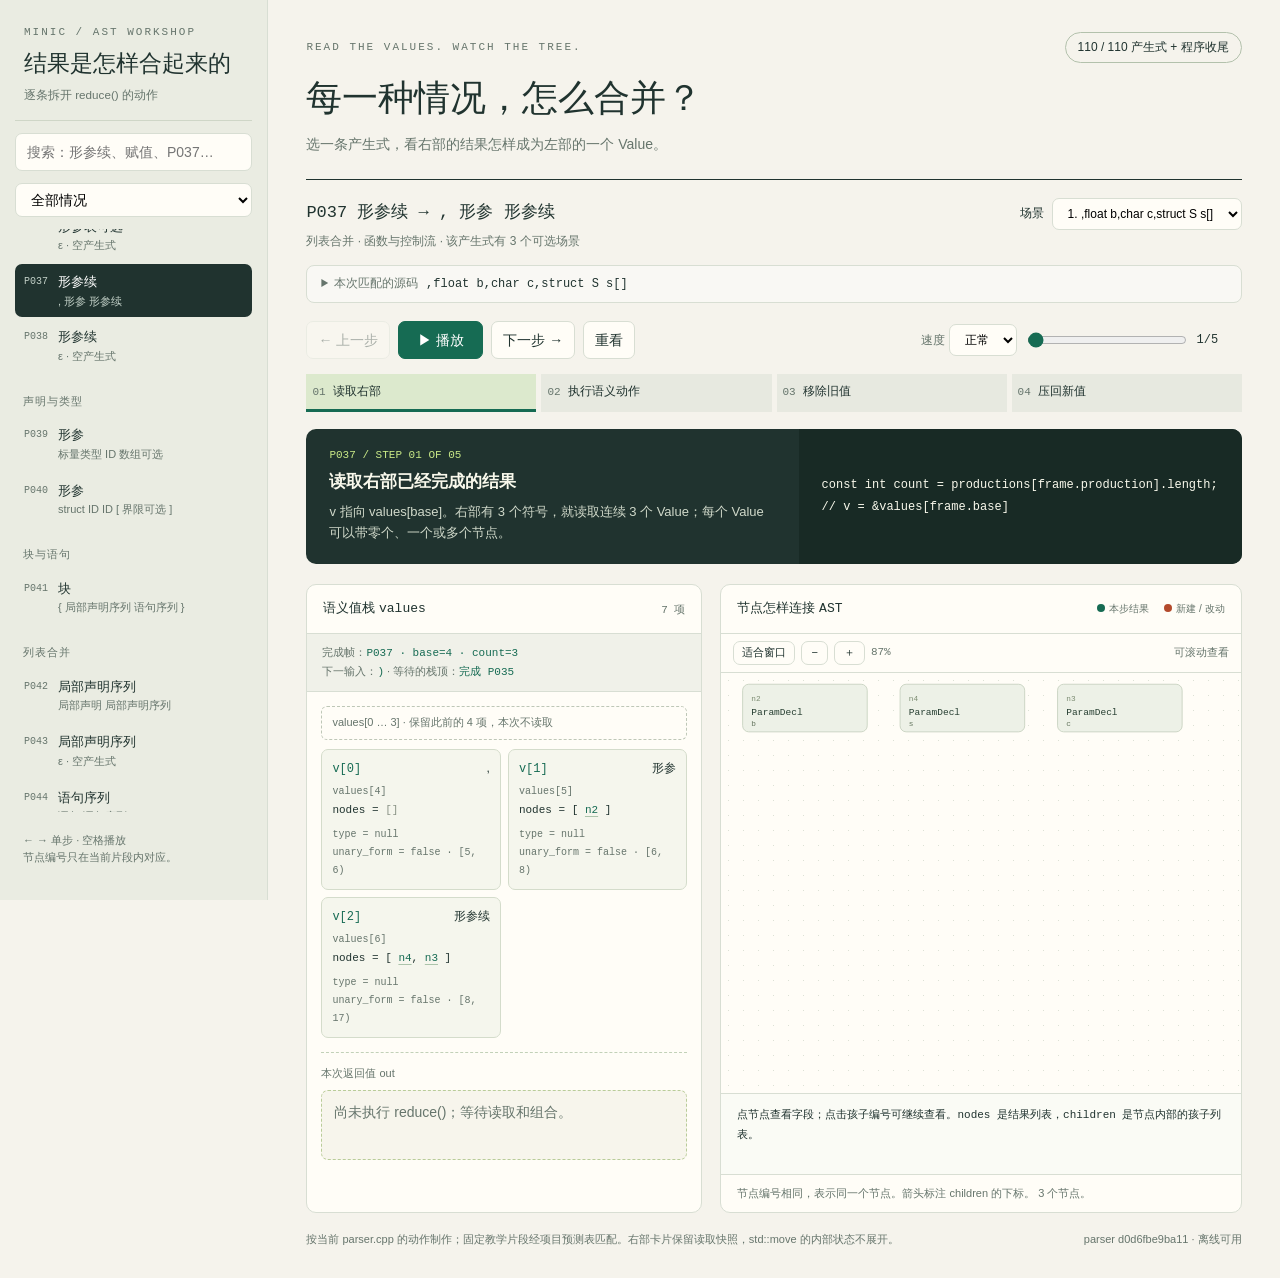
==== docs/learning/reduce-actions.html @ 48bbd5b3 "docs: animate every parser reduction and AST combination" ====
<!doctype html>
<html lang="zh-CN">
<meta charset="utf-8">
<meta name="viewport" content="width=device-width,initial-scale=1">
<title>每一种结果，怎样合起来 · reduce 动画</title>
<style>
:root{color-scheme:light;--ink:#20332f;--muted:#66756c;--paper:#f5f3ec;--line:#d8ded3;--green:#166b53;--lime:#c9e987;--rust:#b34a2c;--mono:Consolas,'Cascadia Code',monospace}
*{box-sizing:border-box}body{margin:0;background:var(--paper);color:var(--ink);font:14px/1.6 'Microsoft YaHei','PingFang SC',sans-serif}button,input,select{font:inherit}button,select{cursor:pointer}button:focus-visible,input:focus-visible,select:focus-visible,summary:focus-visible{outline:3px solid var(--green);outline-offset:3px}button{color:inherit}button:disabled{opacity:.35;cursor:default}a{color:var(--green)}code,pre,.mono{font-family:var(--mono)}button,input,select{border:1px solid var(--line);border-radius:7px;background:#fffdf7;padding:7px 11px}button:hover:not(:disabled){border-color:var(--green)}.eyebrow{font:11px/1.4 var(--mono);letter-spacing:2px;color:var(--muted)}.app{display:grid;grid-template-columns:268px minmax(0,1fr);min-height:100vh}aside{background:#eaece2;border-right:1px solid var(--line);padding:25px 15px;position:sticky;top:0;height:100vh;display:flex;flex-direction:column;gap:12px}.brand{padding:0 9px 14px;border-bottom:1px solid #cfd6c7}.brand strong{display:block;font-family:'STSong','SimSun',serif;font-size:23px;font-weight:500;margin-top:6px}.brand small{color:var(--muted)}#search{width:100%}#category{width:100%}#nav{overflow:auto;flex:1;min-height:100px;scrollbar-width:thin}.nav-group{font-size:11px;letter-spacing:1px;color:var(--muted);margin:20px 8px 7px}.nav-item{width:100%;text-align:left;background:transparent;border:1px solid transparent;display:flex;gap:10px;padding:8px;margin:2px 0;line-height:1.35}.nav-item .pid{font:10px var(--mono);color:var(--muted);padding-top:3px}.nav-item .name{font-size:13px}.nav-item small{display:block;font-size:11px;color:var(--muted);margin-top:3px;max-width:170px;overflow:hidden;text-overflow:ellipsis;white-space:nowrap}.nav-item.active{background:var(--ink);color:white}.nav-item.active small,.nav-item.active .pid{color:#c2d0c7}.nav-footer{font-size:11px;color:var(--muted);padding:8px}.nav-footer a{display:block}
main{padding:32px clamp(18px,3vw,50px) 30px;min-width:0;max-width:1700px}.topline{display:flex;justify-content:space-between;gap:15px;align-items:center}.badge{border:1px solid #b3c1ac;border-radius:30px;padding:5px 12px;font-size:12px;white-space:nowrap}h1{font:500 clamp(26px,2.8vw,40px)/1.4 'STSong','SimSun',serif;margin:10px 0}.lead{color:var(--muted);margin:0 0 23px}.scene-head{border-top:1px solid var(--ink);padding-top:18px;display:flex;align-items:start;justify-content:space-between;gap:20px}.scene-head>div{min-width:0}#production{font:17px/1.8 var(--mono);overflow-wrap:anywhere;margin:0}.scene-meta{font-size:12px;color:var(--muted);margin-top:4px}.variant-label{display:flex;gap:8px;align-items:center;white-space:nowrap;font-size:12px}#variant{max-width:270px}details.source{margin:13px 0 18px;border:1px solid var(--line);background:#ffffff68;border-radius:8px;padding:8px 14px}.source summary{cursor:pointer;color:var(--muted);font-size:12px}.source pre{max-height:190px;overflow:auto;font-size:12px;white-space:pre-wrap;margin:10px 0 3px}#snippet-inline{color:var(--ink);margin-left:8px;font-family:var(--mono)}.controls{display:flex;align-items:center;flex-wrap:wrap;gap:8px;margin-bottom:15px}.primary{background:var(--green);color:white;border-color:var(--green);min-width:85px}.controls .spacer{flex:1}.controls label{font-size:12px;color:var(--muted)}#progress{accent-color:var(--green);width:160px;padding:0}#phase-count{font:12px var(--mono);min-width:45px}.stages{display:grid;grid-template-columns:repeat(4,minmax(0,1fr));gap:5px;margin-bottom:17px}.stage{background:#e7e9e0;border:0;border-radius:0;padding:8px 6px;font-size:12px;text-align:left;border-bottom:3px solid transparent}.stage span{font:11px var(--mono);margin-right:7px;color:var(--muted)}.stage.current{background:#dce9cd;border-color:var(--green)}.stage.done{border-color:#9ab68a}.stage:disabled{opacity:1}.stage-label{overflow:hidden;text-overflow:ellipsis;white-space:nowrap}.explanation{display:grid;grid-template-columns:minmax(0,1fr) minmax(250px,.9fr);background:var(--ink);color:#f9f9ec;border-radius:10px;overflow:hidden;margin-bottom:20px}.narration{padding:20px 23px;align-self:center}.step-kicker{font:11px var(--mono);color:var(--lime);margin-bottom:7px}#step-title{font-size:17px;margin:0 0 7px}#note{font-size:13px;color:#d0d9ca;min-height:42px;margin:0}#code{margin:0;padding:20px 23px;font-size:12px;line-height:1.8;background:#182a25;white-space:pre-wrap;overflow-wrap:anywhere;align-self:stretch;display:flex;align-items:center}.workspace{display:grid;grid-template-columns:minmax(0,.95fr) minmax(0,1.25fr);gap:18px}.panel{border:1px solid var(--line);border-radius:10px;background:#fffdf7;overflow:hidden;min-width:0}.panel-top{display:flex;justify-content:space-between;gap:8px;align-items:center;padding:13px 16px;border-bottom:1px solid var(--line)}.panel-top h2{font-size:13px;margin:0;font-weight:500}.panel-top small{font:11px var(--mono);color:var(--muted)}.stack-context{padding:10px 15px;background:#f0f1e9;color:var(--muted);font-size:11px;border-bottom:1px solid var(--line);overflow-wrap:anywhere}.stack-context code{color:var(--green)}.stack-rail{padding:14px;min-height:175px}.prefix{border:1px dashed #bec7b7;border-radius:6px;color:var(--muted);padding:7px 10px;font-size:11px;margin-bottom:9px}.input-grid{display:grid;grid-template-columns:repeat(auto-fit,minmax(155px,1fr));gap:7px}.vcard{background:#f5f6ed;border:1px solid #d4dccb;border-radius:7px;padding:9px 10px;min-width:0;position:relative;transition:opacity .35s,transform .35s}.vcard.replaced{background:#e4efd6;border-color:#abc789}.vcard .vtitle{display:flex;justify-content:space-between;gap:5px;align-items:baseline;font-size:12px;overflow-wrap:anywhere}.vtitle b{color:var(--green);font:12px var(--mono)}.range{font:10px var(--mono);color:var(--muted)}.vtext{font:11px var(--mono);overflow:hidden;text-overflow:ellipsis;white-space:nowrap;color:var(--muted);margin:3px 0 6px}.root-list{font:11px/1.8 var(--mono);overflow-wrap:anywhere}.node-chip{display:inline;border:0;background:transparent;padding:0;color:var(--green);font:inherit;text-decoration:underline;text-decoration-color:#acc4ab;text-underline-offset:3px}.empty{color:#8a9386;font-size:11px}.vfields{font:10px/1.8 var(--mono);color:var(--muted);overflow-wrap:anywhere;margin-top:5px}.output-area{margin:0 14px 14px;border-top:1px dashed #c2d1b8;padding-top:12px}.output-heading{display:flex;align-items:center;justify-content:space-between;font-size:11px;color:var(--muted);margin-bottom:7px}.output-card{background:#eaf2db;min-height:70px;border:1px solid #b9cc99;border-radius:7px;padding:10px 12px}.output-card.pending{background:#f7f5ec;border-style:dashed;color:var(--muted)}.arrow-flow{font:11px var(--mono);color:var(--green);text-align:center;padding:9px}.legend{display:flex;gap:15px;align-items:center;font-size:10px;color:var(--muted)}.dot{width:8px;height:8px;border-radius:50%;display:inline-block;margin-right:4px}.graph-viewport{height:420px;overflow:auto;background:radial-gradient(#dce1d5 .7px,transparent .7px);background-size:15px 15px;position:relative}#tree{display:block;min-width:100%;min-height:100%}.graph-empty{padding:80px 20px;text-align:center;color:var(--muted);font-size:13px}.tree-node{cursor:pointer;outline:none}.tree-node text{pointer-events:none;font-family:var(--mono)}.tree-node.selected rect{stroke:var(--rust);stroke-width:2.5}.edge{fill:none;stroke:#a9b8a0;stroke-width:1.4}.edge.new-edge{stroke:var(--rust);stroke-width:2;stroke-dasharray:5 3}.node-inspector{min-height:81px;padding:12px 16px;border-top:1px solid var(--line);font:11px/1.8 var(--mono);overflow-wrap:anywhere;background:#fafbf5}.node-inspector strong{color:var(--green)}.graph-caption{padding:10px 16px;color:var(--muted);font-size:11px;border-top:1px solid var(--line)}.bottom-note{margin-top:18px;font-size:11px;color:var(--muted);display:flex;justify-content:space-between;gap:10px;flex-wrap:wrap}.flash{animation:appear .45s ease both}@keyframes appear{from{opacity:.1;transform:translateY(12px)}to{opacity:1;transform:translateY(0)}}.sr-only{position:absolute;width:1px;height:1px;overflow:hidden;clip:rect(0,0,0,0)}
@media(min-width:1600px){.graph-viewport{height:485px}}@media(max-width:1120px){.app{grid-template-columns:220px minmax(0,1fr)}aside{padding:20px 10px}.workspace{grid-template-columns:1fr}.graph-viewport{height:380px}.explanation{grid-template-columns:1fr}#code{padding-top:12px;padding-bottom:12px}.scene-head{flex-wrap:wrap}#progress{width:115px}}
@media(max-width:680px){.app{display:block}aside{position:static;height:auto;padding:16px;border-right:0;border-bottom:1px solid var(--line);display:grid;grid-template-columns:1fr 1fr;gap:9px}.brand{grid-column:1/-1;padding:0 0 10px}.brand strong{font-size:20px}.brand small,.nav-footer{display:none}#nav{grid-column:1/-1;height:134px;min-height:0;background:#f1f2e9;border-radius:7px;padding:3px}.nav-group{margin:8px}.nav-item{margin:0;padding:6px 8px}.nav-item small{max-width:230px}main{padding:23px 14px}.topline{align-items:start}.topline .eyebrow{font-size:9px;letter-spacing:1px}.badge{font-size:10px;padding:3px 8px}h1{font-size:28px}.lead{font-size:12px;margin-bottom:17px}.scene-head{padding-top:12px;gap:8px}#production{font-size:14px}.variant-label{width:100%}#variant{max-width:calc(100% - 50px);width:100%}.stages{gap:3px}.stage{font-size:10px;padding:7px 3px}.stage span{margin-right:3px}#progress{flex:1;width:90px}.controls .spacer{display:none}.controls button{padding:6px 9px}.controls select{padding:5px}.narration{padding:16px}#code{padding:13px 16px;font-size:11px}.legend{gap:8px;font-size:9px}.input-grid{grid-template-columns:repeat(auto-fit,minmax(130px,1fr))}.graph-viewport{height:350px}}
@media(prefers-reduced-motion:reduce){*,*::before,*::after{animation:none!important;transition:none!important}}
</style>
<div class="app">
<aside aria-label="产生式目录">
 <div class="brand"><div class="eyebrow">MINIC / AST WORKSHOP</div><strong>结果是怎样合起来的</strong><small>逐条拆开 reduce() 的动作</small></div>
 <input id="search" type="search" placeholder="搜索：形参续、赋值、P037…" aria-label="搜索产生式">
 <select id="category" aria-label="分类"><option value="全部">全部情况</option><option>列表合并</option><option>声明与类型</option><option>块与语句</option><option>表达式</option><option>程序收尾</option></select>
 <nav id="nav" aria-label="选择产生式"></nav>
 <div class="nav-footer">← → 单步 · 空格播放<br>节点编号只在当前片段内对应。</div>
</aside>
<main>
 <div class="topline"><div class="eyebrow">READ THE VALUES. WATCH THE TREE.</div><div class="badge" id="coverage"></div></div>
 <h1>每一种情况，怎么合并？</h1>
 <p class="lead">选一条产生式，看右部的结果怎样成为左部的一个 Value。</p>
 <div class="scene-head"><div><p id="production"></p><div class="scene-meta" id="scene-meta"></div></div><label class="variant-label">场景 <select id="variant" aria-label="选择同一产生式的不同场景"></select></label></div>
 <details class="source"><summary>本次匹配的源码<span id="snippet-inline"></span></summary><pre id="source"></pre></details>
 <div class="controls">
  <button id="prev" aria-label="上一步">← 上一步</button><button class="primary" id="play">▶ 播放</button><button id="next" aria-label="下一步">下一步 →</button><button id="restart" aria-label="重看当前场景">重看</button>
  <span class="spacer"></span><label>速度 <select id="speed" aria-label="播放速度"><option value="2200">慢</option><option value="1300" selected>正常</option><option value="650">快</option></select></label>
  <input id="progress" type="range" min="0" value="0" aria-label="动画进度"><span id="phase-count"></span>
 </div>
 <div class="stages" id="stages"></div>
 <section class="explanation" aria-label="当前动作"><div class="narration"><div class="step-kicker" id="step-kicker"></div><h2 id="step-title"></h2><p id="note" aria-live="polite"></p></div><pre id="code"></pre></section>
 <div class="workspace">
  <section class="panel" aria-label="语义值栈"><div class="panel-top"><h2>语义值栈 <code>values</code></h2><small id="stack-size"></small></div><div class="stack-context" id="stack-context"></div><div class="stack-rail" id="stack-rail"></div><div class="output-area"><div class="output-heading"><span id="output-label">本次返回值 out</span><span id="working"></span></div><div id="output-card" class="output-card"></div></div></section>
  <section class="panel" aria-label="AST 节点连接"><div class="panel-top"><h2>节点怎样连接 <code>AST</code></h2><div class="legend"><span><i class="dot" style="background:#166b53"></i>本步结果</span><span><i class="dot" style="background:#b34a2c"></i>新建 / 改动</span></div></div><div style="display:flex;gap:6px;align-items:center;padding:7px 12px;border-bottom:1px solid var(--line);font-size:11px"><button id="fit" style="padding:2px 8px">适合窗口</button><button id="zoom-out" aria-label="缩小树图" style="padding:2px 9px">−</button><button id="zoom-in" aria-label="放大树图" style="padding:2px 9px">＋</button><span id="zoom-label" class="mono" style="color:var(--muted)"></span><span style="margin-left:auto;color:var(--muted)">可滚动查看</span></div><div class="graph-viewport" id="graph-viewport"><svg id="tree" role="img" aria-label="当前 AST 节点及孩子连接"></svg></div><div class="node-inspector" id="inspector">点节点，查看它的类型和孩子列表。</div><div class="graph-caption" id="graph-caption"></div></section>
 </div>
 <div class="bottom-note"><span>按当前 parser.cpp 的动作制作；固定教学片段经项目预测表匹配。右部卡片保留读取快照，std::move 的内部状态不展开。</span><span id="snapshot"></span></div>
</main>
</div>
<script id="reduce-data" type="application/json">{"groups":[{"pid":"P001","lhs":"程序","rhs":["外部声明","程序"],"category":"列表合并","scenes":[{"pid":"P001","lhs":"程序","rhs":["外部声明","程序"],"category":"列表合并","source":"声明与类型","snippet":"struct S { int x,y; char text[4]; struct T nested; };\nstruct S obj,items[2];\nint g=1,h=2,k;\nchar label[]=\"a\" \"b\";\nfloat z=1.5;\nstruct T {int a;} instance;","tokenStart":0,"pos":62,"base":0,"count":2,"inputs":[{"begin":0,"end":20,"type":null,"nodes":["n5"],"unary":false},{"begin":20,"end":62,"type":null,"nodes":["n18","n19","n16","n14","n10","n11","n12","n6","n7"],"unary":false}],"before":{"n5":{"id":"n5","kind":"StructDef","name":"S","children":["n2","n1","n3","n4"],"type":null,"begin":0,"end":20},"n2":{"id":"n2","kind":"MemberDecl","name":"x","children":[],"type":{"kind":"int"},"begin":3,"end":5},"n1":{"id":"n1","kind":"MemberDecl","name":"y","children":[],"type":{"kind":"int"},"begin":3,"end":8},"n3":{"id":"n3","kind":"MemberDecl","name":"text","children":[],"type":{"kind":"array","length":4,"base":{"kind":"char"}},"begin":8,"end":14},"n4":{"id":"n4","kind":"MemberDecl","name":"nested","children":[],"type":{"kind":"struct","name":"T"},"begin":14,"end":18},"n18":{"id":"n18","kind":"VarDecl","name":"instance","children":[],"type":{"kind":"struct","name":"T"},"begin":53,"end":62},"n19":{"id":"n19","kind":"StructDef","name":"T","children":["n17"],"type":null,"begin":53,"end":60},"n17":{"id":"n17","kind":"MemberDecl","name":"a","children":[],"type":{"kind":"int"},"begin":56,"end":59},"n16":{"id":"n16","kind":"VarDecl","name":"z","children":["n15"],"type":{"kind":"float"},"begin":48,"end":53},"n15":{"id":"n15","kind":"FloatLiteral","name":"1.5","children":[],"type":null,"begin":51,"end":52},"n14":{"id":"n14","kind":"VarDecl","name":"label","children":["n13"],"type":{"kind":"array","length":null,"base":{"kind":"char"}},"begin":40,"end":48},"n13":{"id":"n13","kind":"StringLiteral","name":"\"a\" \"b\"","children":[],"type":null,"begin":45,"end":47},"n10":{"id":"n10","kind":"VarDecl","name":"k","children":[],"type":{"kind":"int"},"begin":29,"end":40},"n11":{"id":"n11","kind":"VarDecl","name":"h","children":["n9"],"type":{"kind":"int"},"begin":29,"end":37},"n9":{"id":"n9","kind":"IntLiteral","name":"2","children":[],"type":null,"begin":36,"end":37},"n12":{"id":"n12","kind":"VarDecl","name":"g","children":["n8"],"type":{"kind":"int"},"begin":29,"end":33},"n8":{"id":"n8","kind":"IntLiteral","name":"1","children":[],"type":null,"begin":32,"end":33},"n6":{"id":"n6","kind":"VarDecl","name":"items","children":[],"type":{"kind":"array","length":2,"base":{"kind":"struct","name":"S"}},"begin":20,"end":29},"n7":{"id":"n7","kind":"VarDecl","name":"obj","children":[],"type":{"kind":"struct","name":"S"},"begin":20,"end":23}},"steps":[{"note":"先接过尾表，再把前项追加到末尾；列表按源码逆序保存，节点编号保持不变。","code":"out = sequence(v[0], v[1]);","out":{"begin":20,"end":62,"type":null,"nodes":["n18","n19","n16","n14","n10","n11","n12","n6","n7","n5"],"unary":false},"working":null,"slot":"out","graph":{"n5":{"id":"n5","kind":"StructDef","name":"S","children":["n2","n1","n3","n4"],"type":null,"begin":0,"end":20},"n2":{"id":"n2","kind":"MemberDecl","name":"x","children":[],"type":{"kind":"int"},"begin":3,"end":5},"n1":{"id":"n1","kind":"MemberDecl","name":"y","children":[],"type":{"kind":"int"},"begin":3,"end":8},"n3":{"id":"n3","kind":"MemberDecl","name":"text","children":[],"type":{"kind":"array","length":4,"base":{"kind":"char"}},"begin":8,"end":14},"n4":{"id":"n4","kind":"MemberDecl","name":"nested","children":[],"type":{"kind":"struct","name":"T"},"begin":14,"end":18},"n18":{"id":"n18","kind":"VarDecl","name":"instance","children":[],"type":{"kind":"struct","name":"T"},"begin":53,"end":62},"n19":{"id":"n19","kind":"StructDef","name":"T","children":["n17"],"type":null,"begin":53,"end":60},"n17":{"id":"n17","kind":"MemberDecl","name":"a","children":[],"type":{"kind":"int"},"begin":56,"end":59},"n16":{"id":"n16","kind":"VarDecl","name":"z","children":["n15"],"type":{"kind":"float"},"begin":48,"end":53},"n15":{"id":"n15","kind":"FloatLiteral","name":"1.5","children":[],"type":null,"begin":51,"end":52},"n14":{"id":"n14","kind":"VarDecl","name":"label","children":["n13"],"type":{"kind":"array","length":null,"base":{"kind":"char"}},"begin":40,"end":48},"n13":{"id":"n13","kind":"StringLiteral","name":"\"a\" \"b\"","children":[],"type":null,"begin":45,"end":47},"n10":{"id":"n10","kind":"VarDecl","name":"k","children":[],"type":{"kind":"int"},"begin":29,"end":40},"n11":{"id":"n11","kind":"VarDecl","name":"h","children":["n9"],"type":{"kind":"int"},"begin":29,"end":37},"n9":{"id":"n9","kind":"IntLiteral","name":"2","children":[],"type":null,"begin":36,"end":37},"n12":{"id":"n12","kind":"VarDecl","name":"g","children":["n8"],"type":{"kind":"int"},"begin":29,"end":33},"n8":{"id":"n8","kind":"IntLiteral","name":"1","children":[],"type":null,"begin":32,"end":33},"n6":{"id":"n6","kind":"VarDecl","name":"items","children":[],"type":{"kind":"array","length":2,"base":{"kind":"struct","name":"S"}},"begin":20,"end":29},"n7":{"id":"n7","kind":"VarDecl","name":"obj","children":[],"type":{"kind":"struct","name":"S"},"begin":20,"end":23}}},{"note":"reduce() 返回后，run() 给结果填写完整 Token 区间 [begin, pos)。","code":"value.begin = begin; value.end = pos;","out":{"begin":0,"end":62,"type":null,"nodes":["n18","n19","n16","n14","n10","n11","n12","n6","n7","n5"],"unary":false},"working":null,"slot":"out","graph":{"n5":{"id":"n5","kind":"StructDef","name":"S","children":["n2","n1","n3","n4"],"type":null,"begin":0,"end":20},"n2":{"id":"n2","kind":"MemberDecl","name":"x","children":[],"type":{"kind":"int"},"begin":3,"end":5},"n1":{"id":"n1","kind":"MemberDecl","name":"y","children":[],"type":{"kind":"int"},"begin":3,"end":8},"n3":{"id":"n3","kind":"MemberDecl","name":"text","children":[],"type":{"kind":"array","length":4,"base":{"kind":"char"}},"begin":8,"end":14},"n4":{"id":"n4","kind":"MemberDecl","name":"nested","children":[],"type":{"kind":"struct","name":"T"},"begin":14,"end":18},"n18":{"id":"n18","kind":"VarDecl","name":"instance","children":[],"type":{"kind":"struct","name":"T"},"begin":53,"end":62},"n19":{"id":"n19","kind":"StructDef","name":"T","children":["n17"],"type":null,"begin":53,"end":60},"n17":{"id":"n17","kind":"MemberDecl","name":"a","children":[],"type":{"kind":"int"},"begin":56,"end":59},"n16":{"id":"n16","kind":"VarDecl","name":"z","children":["n15"],"type":{"kind":"float"},"begin":48,"end":53},"n15":{"id":"n15","kind":"FloatLiteral","name":"1.5","children":[],"type":null,"begin":51,"end":52},"n14":{"id":"n14","kind":"VarDecl","name":"label","children":["n13"],"type":{"kind":"array","length":null,"base":{"kind":"char"}},"begin":40,"end":48},"n13":{"id":"n13","kind":"StringLiteral","name":"\"a\" \"b\"","children":[],"type":null,"begin":45,"end":47},"n10":{"id":"n10","kind":"VarDecl","name":"k","children":[],"type":{"kind":"int"},"begin":29,"end":40},"n11":{"id":"n11","kind":"VarDecl","name":"h","children":["n9"],"type":{"kind":"int"},"begin":29,"end":37},"n9":{"id":"n9","kind":"IntLiteral","name":"2","children":[],"type":null,"begin":36,"end":37},"n12":{"id":"n12","kind":"VarDecl","name":"g","children":["n8"],"type":{"kind":"int"},"begin":29,"end":33},"n8":{"id":"n8","kind":"IntLiteral","name":"1","children":[],"type":null,"begin":32,"end":33},"n6":{"id":"n6","kind":"VarDecl","name":"items","children":[],"type":{"kind":"array","length":2,"base":{"kind":"struct","name":"S"}},"begin":20,"end":29},"n7":{"id":"n7","kind":"VarDecl","name":"obj","children":[],"type":{"kind":"struct","name":"S"},"begin":20,"end":23}}}],"output":{"begin":0,"end":62,"type":null,"nodes":["n18","n19","n16","n14","n10","n11","n12","n6","n7","n5"],"unary":false},"stack":["EOF"],"inputNext":"EOF"},{"pid":"P001","lhs":"程序","rhs":["外部声明","程序"],"category":"列表合并","source":"声明与类型","snippet":"struct S obj,items[2];\nint g=1,h=2,k;\nchar label[]=\"a\" \"b\";\nfloat z=1.5;\nstruct T {int a;} instance;","tokenStart":20,"pos":62,"base":1,"count":2,"inputs":[{"begin":20,"end":29,"type":null,"nodes":["n6","n7"],"unary":false},{"begin":29,"end":62,"type":null,"nodes":["n18","n19","n16","n14","n10","n11","n12"],"unary":false}],"before":{"n6":{"id":"n6","kind":"VarDecl","name":"items","children":[],"type":{"kind":"array","length":2,"base":{"kind":"struct","name":"S"}},"begin":20,"end":29},"n7":{"id":"n7","kind":"VarDecl","name":"obj","children":[],"type":{"kind":"struct","name":"S"},"begin":20,"end":23},"n18":{"id":"n18","kind":"VarDecl","name":"instance","children":[],"type":{"kind":"struct","name":"T"},"begin":53,"end":62},"n19":{"id":"n19","kind":"StructDef","name":"T","children":["n17"],"type":null,"begin":53,"end":60},"n17":{"id":"n17","kind":"MemberDecl","name":"a","children":[],"type":{"kind":"int"},"begin":56,"end":59},"n16":{"id":"n16","kind":"VarDecl","name":"z","children":["n15"],"type":{"kind":"float"},"begin":48,"end":53},"n15":{"id":"n15","kind":"FloatLiteral","name":"1.5","children":[],"type":null,"begin":51,"end":52},"n14":{"id":"n14","kind":"VarDecl","name":"label","children":["n13"],"type":{"kind":"array","length":null,"base":{"kind":"char"}},"begin":40,"end":48},"n13":{"id":"n13","kind":"StringLiteral","name":"\"a\" \"b\"","children":[],"type":null,"begin":45,"end":47},"n10":{"id":"n10","kind":"VarDecl","name":"k","children":[],"type":{"kind":"int"},"begin":29,"end":40},"n11":{"id":"n11","kind":"VarDecl","name":"h","children":["n9"],"type":{"kind":"int"},"begin":29,"end":37},"n9":{"id":"n9","kind":"IntLiteral","name":"2","children":[],"type":null,"begin":36,"end":37},"n12":{"id":"n12","kind":"VarDecl","name":"g","children":["n8"],"type":{"kind":"int"},"begin":29,"end":33},"n8":{"id":"n8","kind":"IntLiteral","name":"1","children":[],"type":null,"begin":32,"end":33}},"steps":[{"note":"先接过尾表，再把前项追加到末尾；列表按源码逆序保存，节点编号保持不变。","code":"out = sequence(v[0], v[1]);","out":{"begin":29,"end":62,"type":null,"nodes":["n18","n19","n16","n14","n10","n11","n12","n6","n7"],"unary":false},"working":null,"slot":"out","graph":{"n6":{"id":"n6","kind":"VarDecl","name":"items","children":[],"type":{"kind":"array","length":2,"base":{"kind":"struct","name":"S"}},"begin":20,"end":29},"n7":{"id":"n7","kind":"VarDecl","name":"obj","children":[],"type":{"kind":"struct","name":"S"},"begin":20,"end":23},"n18":{"id":"n18","kind":"VarDecl","name":"instance","children":[],"type":{"kind":"struct","name":"T"},"begin":53,"end":62},"n19":{"id":"n19","kind":"StructDef","name":"T","children":["n17"],"type":null,"begin":53,"end":60},"n17":{"id":"n17","kind":"MemberDecl","name":"a","children":[],"type":{"kind":"int"},"begin":56,"end":59},"n16":{"id":"n16","kind":"VarDecl","name":"z","children":["n15"],"type":{"kind":"float"},"begin":48,"end":53},"n15":{"id":"n15","kind":"FloatLiteral","name":"1.5","children":[],"type":null,"begin":51,"end":52},"n14":{"id":"n14","kind":"VarDecl","name":"label","children":["n13"],"type":{"kind":"array","length":null,"base":{"kind":"char"}},"begin":40,"end":48},"n13":{"id":"n13","kind":"StringLiteral","name":"\"a\" \"b\"","children":[],"type":null,"begin":45,"end":47},"n10":{"id":"n10","kind":"VarDecl","name":"k","children":[],"type":{"kind":"int"},"begin":29,"end":40},"n11":{"id":"n11","kind":"VarDecl","name":"h","children":["n9"],"type":{"kind":"int"},"begin":29,"end":37},"n9":{"id":"n9","kind":"IntLiteral","name":"2","children":[],"type":null,"begin":36,"end":37},"n12":{"id":"n12","kind":"VarDecl","name":"g","children":["n8"],"type":{"kind":"int"},"begin":29,"end":33},"n8":{"id":"n8","kind":"IntLiteral","name":"1","children":[],"type":null,"begin":32,"end":33}}},{"note":"reduce() 返回后，run() 给结果填写完整 Token 区间 [begin, pos)。","code":"value.begin = begin; value.end = pos;","out":{"begin":20,"end":62,"type":null,"nodes":["n18","n19","n16","n14","n10","n11","n12","n6","n7"],"unary":false},"working":null,"slot":"out","graph":{"n6":{"id":"n6","kind":"VarDecl","name":"items","children":[],"type":{"kind":"array","length":2,"base":{"kind":"struct","name":"S"}},"begin":20,"end":29},"n7":{"id":"n7","kind":"VarDecl","name":"obj","children":[],"type":{"kind":"struct","name":"S"},"begin":20,"end":23},"n18":{"id":"n18","kind":"VarDecl","name":"instance","children":[],"type":{"kind":"struct","name":"T"},"begin":53,"end":62},"n19":{"id":"n19","kind":"StructDef","name":"T","children":["n17"],"type":null,"begin":53,"end":60},"n17":{"id":"n17","kind":"MemberDecl","name":"a","children":[],"type":{"kind":"int"},"begin":56,"end":59},"n16":{"id":"n16","kind":"VarDecl","name":"z","children":["n15"],"type":{"kind":"float"},"begin":48,"end":53},"n15":{"id":"n15","kind":"FloatLiteral","name":"1.5","children":[],"type":null,"begin":51,"end":52},"n14":{"id":"n14","kind":"VarDecl","name":"label","children":["n13"],"type":{"kind":"array","length":null,"base":{"kind":"char"}},"begin":40,"end":48},"n13":{"id":"n13","kind":"StringLiteral","name":"\"a\" \"b\"","children":[],"type":null,"begin":45,"end":47},"n10":{"id":"n10","kind":"VarDecl","name":"k","children":[],"type":{"kind":"int"},"begin":29,"end":40},"n11":{"id":"n11","kind":"VarDecl","name":"h","children":["n9"],"type":{"kind":"int"},"begin":29,"end":37},"n9":{"id":"n9","kind":"IntLiteral","name":"2","children":[],"type":null,"begin":36,"end":37},"n12":{"id":"n12","kind":"VarDecl","name":"g","children":["n8"],"type":{"kind":"int"},"begin":29,"end":33},"n8":{"id":"n8","kind":"IntLiteral","name":"1","children":[],"type":null,"begin":32,"end":33}}}],"output":{"begin":20,"end":62,"type":null,"nodes":["n18","n19","n16","n14","n10","n11","n12","n6","n7"],"unary":false},"stack":["EOF","完成 P001"],"inputNext":"EOF"},{"pid":"P001","lhs":"程序","rhs":["外部声明","程序"],"category":"列表合并","source":"声明与类型","snippet":"int g=1,h=2,k;\nchar label[]=\"a\" \"b\";\nfloat z=1.5;\nstruct T {int a;} instance;","tokenStart":29,"pos":62,"base":2,"count":2,"inputs":[{"begin":29,"end":40,"type":null,"nodes":["n10","n11","n12"],"unary":false},{"begin":40,"end":62,"type":null,"nodes":["n18","n19","n16","n14"],"unary":false}],"before":{"n10":{"id":"n10","kind":"VarDecl","name":"k","children":[],"type":{"kind":"int"},"begin":29,"end":40},"n11":{"id":"n11","kind":"VarDecl","name":"h","children":["n9"],"type":{"kind":"int"},"begin":29,"end":37},"n9":{"id":"n9","kind":"IntLiteral","name":"2","children":[],"type":null,"begin":36,"end":37},"n12":{"id":"n12","kind":"VarDecl","name":"g","children":["n8"],"type":{"kind":"int"},"begin":29,"end":33},"n8":{"id":"n8","kind":"IntLiteral","name":"1","children":[],"type":null,"begin":32,"end":33},"n18":{"id":"n18","kind":"VarDecl","name":"instance","children":[],"type":{"kind":"struct","name":"T"},"begin":53,"end":62},"n19":{"id":"n19","kind":"StructDef","name":"T","children":["n17"],"type":null,"begin":53,"end":60},"n17":{"id":"n17","kind":"MemberDecl","name":"a","children":[],"type":{"kind":"int"},"begin":56,"end":59},"n16":{"id":"n16","kind":"VarDecl","name":"z","children":["n15"],"type":{"kind":"float"},"begin":48,"end":53},"n15":{"id":"n15","kind":"FloatLiteral","name":"1.5","children":[],"type":null,"begin":51,"end":52},"n14":{"id":"n14","kind":"VarDecl","name":"label","children":["n13"],"type":{"kind":"array","length":null,"base":{"kind":"char"}},"begin":40,"end":48},"n13":{"id":"n13","kind":"StringLiteral","name":"\"a\" \"b\"","children":[],"type":null,"begin":45,"end":47}},"steps":[{"note":"先接过尾表，再把前项追加到末尾；列表按源码逆序保存，节点编号保持不变。","code":"out = sequence(v[0], v[1]);","out":{"begin":40,"end":62,"type":null,"nodes":["n18","n19","n16","n14","n10","n11","n12"],"unary":false},"working":null,"slot":"out","graph":{"n10":{"id":"n10","kind":"VarDecl","name":"k","children":[],"type":{"kind":"int"},"begin":29,"end":40},"n11":{"id":"n11","kind":"VarDecl","name":"h","children":["n9"],"type":{"kind":"int"},"begin":29,"end":37},"n9":{"id":"n9","kind":"IntLiteral","name":"2","children":[],"type":null,"begin":36,"end":37},"n12":{"id":"n12","kind":"VarDecl","name":"g","children":["n8"],"type":{"kind":"int"},"begin":29,"end":33},"n8":{"id":"n8","kind":"IntLiteral","name":"1","children":[],"type":null,"begin":32,"end":33},"n18":{"id":"n18","kind":"VarDecl","name":"instance","children":[],"type":{"kind":"struct","name":"T"},"begin":53,"end":62},"n19":{"id":"n19","kind":"StructDef","name":"T","children":["n17"],"type":null,"begin":53,"end":60},"n17":{"id":"n17","kind":"MemberDecl","name":"a","children":[],"type":{"kind":"int"},"begin":56,"end":59},"n16":{"id":"n16","kind":"VarDecl","name":"z","children":["n15"],"type":{"kind":"float"},"begin":48,"end":53},"n15":{"id":"n15","kind":"FloatLiteral","name":"1.5","children":[],"type":null,"begin":51,"end":52},"n14":{"id":"n14","kind":"VarDecl","name":"label","children":["n13"],"type":{"kind":"array","length":null,"base":{"kind":"char"}},"begin":40,"end":48},"n13":{"id":"n13","kind":"StringLiteral","name":"\"a\" \"b\"","children":[],"type":null,"begin":45,"end":47}}},{"note":"reduce() 返回后，run() 给结果填写完整 Token 区间 [begin, pos)。","code":"value.begin = begin; value.end = pos;","out":{"begin":29,"end":62,"type":null,"nodes":["n18","n19","n16","n14","n10","n11","n12"],"unary":false},"working":null,"slot":"out","graph":{"n10":{"id":"n10","kind":"VarDecl","name":"k","children":[],"type":{"kind":"int"},"begin":29,"end":40},"n11":{"id":"n11","kind":"VarDecl","name":"h","children":["n9"],"type":{"kind":"int"},"begin":29,"end":37},"n9":{"id":"n9","kind":"IntLiteral","name":"2","children":[],"type":null,"begin":36,"end":37},"n12":{"id":"n12","kind":"VarDecl","name":"g","children":["n8"],"type":{"kind":"int"},"begin":29,"end":33},"n8":{"id":"n8","kind":"IntLiteral","name":"1","children":[],"type":null,"begin":32,"end":33},"n18":{"id":"n18","kind":"VarDecl","name":"instance","children":[],"type":{"kind":"struct","name":"T"},"begin":53,"end":62},"n19":{"id":"n19","kind":"StructDef","name":"T","children":["n17"],"type":null,"begin":53,"end":60},"n17":{"id":"n17","kind":"MemberDecl","name":"a","children":[],"type":{"kind":"int"},"begin":56,"end":59},"n16":{"id":"n16","kind":"VarDecl","name":"z","children":["n15"],"type":{"kind":"float"},"begin":48,"end":53},"n15":{"id":"n15","kind":"FloatLiteral","name":"1.5","children":[],"type":null,"begin":51,"end":52},"n14":{"id":"n14","kind":"VarDecl","name":"label","children":["n13"],"type":{"kind":"array","length":null,"base":{"kind":"char"}},"begin":40,"end":48},"n13":{"id":"n13","kind":"StringLiteral","name":"\"a\" \"b\"","children":[],"type":null,"begin":45,"end":47}}}],"output":{"begin":29,"end":62,"type":null,"nodes":["n18","n19","n16","n14","n10","n11","n12"],"unary":false},"stack":["EOF","完成 P001","完成 P001"],"inputNext":"EOF"},{"pid":"P001","lhs":"程序","rhs":["外部声明","程序"],"category":"列表合并","source":"函数与控制流","snippet":"int f(int a,float b,char c,struct S s[]) {\n int x=1,y[3],z;\n struct S local;\n struct U { int p; } u;\n ;\n {}\n if(a) {break;} else {continue;}\n if(a) {}\n while(a) {break;}\n for(x=0; x<2; x=x+1) {continue;}\n for(;;) {}\n f(a,b,c,s);\n noop();\n return (x);\n}\nvoid noop(void) {return;}\nint empty() {return 0;}","tokenStart":0,"pos":140,"base":0,"count":2,"inputs":[{"begin":0,"end":122,"type":null,"nodes":["n60"],"unary":false},{"begin":122,"end":140,"type":null,"nodes":["n67","n63"],"unary":false}],"before":{"n60":{"id":"n60","kind":"FunctionDef","name":"f","children":["n1","n2","n3","n4","n59"],"type":{"kind":"function","base":{"kind":"int"},"params":[{"kind":"int"},{"kind":"float"},{"kind":"char"},{"kind":"array","length":null,"base":{"kind":"struct","name":"S"}}]},"begin":0,"end":122},"n1":{"id":"n1","kind":"ParamDecl","name":"a","children":[],"type":{"kind":"int"},"begin":3,"end":5},"n2":{"id":"n2","kind":"ParamDecl","name":"b","children":[],"type":{"kind":"float"},"begin":6,"end":8},"n3":{"id":"n3","kind":"ParamDecl","name":"c","children":[],"type":{"kind":"char"},"begin":9,"end":11},"n4":{"id":"n4","kind":"ParamDecl","name":"s","children":[],"type":{"kind":"array","length":null,"base":{"kind":"struct","name":"S"}},"begin":12,"end":17},"n59":{"id":"n59","kind":"Block","name":"","children":["n8","n7","n6","n9","n12","n11","n13","n14","n20","n23","n27","n41","n46","n53","n56","n58"],"type":null,"begin":18,"end":122},"n8":{"id":"n8","kind":"VarDecl","name":"x","children":["n5"],"type":{"kind":"int"},"begin":19,"end":23},"n5":{"id":"n5","kind":"IntLiteral","name":"1","children":[],"type":null,"begin":22,"end":23},"n7":{"id":"n7","kind":"VarDecl","name":"y","children":[],"type":{"kind":"array","length":3,"base":{"kind":"int"}},"begin":19,"end":28},"n6":{"id":"n6","kind":"VarDecl","name":"z","children":[],"type":{"kind":"int"},"begin":19,"end":31},"n9":{"id":"n9","kind":"VarDecl","name":"local","children":[],"type":{"kind":"struct","name":"S"},"begin":31,"end":35},"n12":{"id":"n12","kind":"StructDef","name":"U","children":["n10"],"type":null,"begin":35,"end":42},"n10":{"id":"n10","kind":"MemberDecl","name":"p","children":[],"type":{"kind":"int"},"begin":38,"end":41},"n11":{"id":"n11","kind":"VarDecl","name":"u","children":[],"type":{"kind":"struct","name":"U"},"begin":35,"end":44},"n13":{"id":"n13","kind":"Empty","name":"","children":[],"type":null,"begin":44,"end":45},"n14":{"id":"n14","kind":"Block","name":"","children":[],"type":null,"begin":45,"end":47},"n20":{"id":"n20","kind":"If","name":"","children":["n15","n17","n19"],"type":null,"begin":47,"end":60},"n15":{"id":"n15","kind":"Identifier","name":"a","children":[],"type":null,"begin":49,"end":50},"n17":{"id":"n17","kind":"Block","name":"","children":["n16"],"type":null,"begin":51,"end":55},"n16":{"id":"n16","kind":"Break","name":"","children":[],"type":null,"begin":52,"end":54},"n19":{"id":"n19","kind":"Block","name":"","children":["n18"],"type":null,"begin":56,"end":60},"n18":{"id":"n18","kind":"Continue","name":"","children":[],"type":null,"begin":57,"end":59},"n23":{"id":"n23","kind":"If","name":"","children":["n21","n22"],"type":null,"begin":60,"end":66},"n21":{"id":"n21","kind":"Identifier","name":"a","children":[],"type":null,"begin":62,"end":63},"n22":{"id":"n22","kind":"Block","name":"","children":[],"type":null,"begin":64,"end":66},"n27":{"id":"n27","kind":"While","name":"","children":["n24","n26"],"type":null,"begin":66,"end":74},"n24":{"id":"n24","kind":"Identifier","name":"a","children":[],"type":null,"begin":68,"end":69},"n26":{"id":"n26","kind":"Block","name":"","children":["n25"],"type":null,"begin":70,"end":74},"n25":{"id":"n25","kind":"Break","name":"","children":[],"type":null,"begin":71,"end":73},"n41":{"id":"n41","kind":"For","name":"","children":["n30","n33","n38","n40"],"type":null,"begin":74,"end":94},"n30":{"id":"n30","kind":"Assign","name":"=","children":["n28","n29"],"type":null,"begin":76,"end":79},"n28":{"id":"n28","kind":"Identifier","name":"x","children":[],"type":null,"begin":76,"end":77},"n29":{"id":"n29","kind":"IntLiteral","name":"0","children":[],"type":null,"begin":78,"end":79},"n33":{"id":"n33","kind":"BinaryOp","name":"<","children":["n31","n32"],"type":null,"begin":80,"end":83},"n31":{"id":"n31","kind":"Identifier","name":"x","children":[],"type":null,"begin":80,"end":81},"n32":{"id":"n32","kind":"IntLiteral","name":"2","children":[],"type":null,"begin":82,"end":83},"n38":{"id":"n38","kind":"Assign","name":"=","children":["n34","n37"],"type":null,"begin":84,"end":89},"n34":{"id":"n34","kind":"Identifier","name":"x","children":[],"type":null,"begin":84,"end":85},"n37":{"id":"n37","kind":"BinaryOp","name":"+","children":["n35","n36"],"type":null,"begin":86,"end":89},"n35":{"id":"n35","kind":"Identifier","name":"x","children":[],"type":null,"begin":86,"end":87},"n36":{"id":"n36","kind":"IntLiteral","name":"1","children":[],"type":null,"begin":88,"end":89},"n40":{"id":"n40","kind":"Block","name":"","children":["n39"],"type":null,"begin":90,"end":94},"n39":{"id":"n39","kind":"Continue","name":"","children":[],"type":null,"begin":91,"end":93},"n46":{"id":"n46","kind":"For","name":"","children":["n43","n44","n45","n42"],"type":null,"begin":94,"end":101},"n43":{"id":"n43","kind":"Empty","name":"","children":[],"type":null,"begin":96,"end":97},"n44":{"id":"n44","kind":"Empty","name":"","children":[],"type":null,"begin":97,"end":98},"n45":{"id":"n45","kind":"Empty","name":"","children":[],"type":null,"begin":98,"end":99},"n42":{"id":"n42","kind":"Block","name":"","children":[],"type":null,"begin":99,"end":101},"n53":{"id":"n53","kind":"ExprStmt","name":"","children":["n52"],"type":null,"begin":101,"end":112},"n52":{"id":"n52","kind":"Call","name":"f","children":["n47","n48","n49","n50","n51"],"type":null,"begin":101,"end":111},"n47":{"id":"n47","kind":"Identifier","name":"f","children":[],"type":null,"begin":101,"end":102},"n48":{"id":"n48","kind":"Identifier","name":"a","children":[],"type":null,"begin":103,"end":104},"n49":{"id":"n49","kind":"Identifier","name":"b","children":[],"type":null,"begin":105,"end":106},"n50":{"id":"n50","kind":"Identifier","name":"c","children":[],"type":null,"begin":107,"end":108},"n51":{"id":"n51","kind":"Identifier","name":"s","children":[],"type":null,"begin":109,"end":110},"n56":{"id":"n56","kind":"ExprStmt","name":"","children":["n55"],"type":null,"begin":112,"end":116},"n55":{"id":"n55","kind":"Call","name":"noop","children":["n54"],"type":null,"begin":112,"end":115},"n54":{"id":"n54","kind":"Identifier","name":"noop","children":[],"type":null,"begin":112,"end":113},"n58":{"id":"n58","kind":"Return","name":"","children":["n57"],"type":null,"begin":116,"end":121},"n57":{"id":"n57","kind":"Identifier","name":"x","children":[],"type":null,"begin":117,"end":120},"n67":{"id":"n67","kind":"FunctionDef","name":"empty","children":["n66"],"type":{"kind":"function","base":{"kind":"int"},"params":[]},"begin":131,"end":140},"n66":{"id":"n66","kind":"Block","name":"","children":["n65"],"type":null,"begin":135,"end":140},"n65":{"id":"n65","kind":"Return","name":"","children":["n64"],"type":null,"begin":136,"end":139},"n64":{"id":"n64","kind":"IntLiteral","name":"0","children":[],"type":null,"begin":137,"end":138},"n63":{"id":"n63","kind":"FunctionDef","name":"noop","children":["n62"],"type":{"kind":"function","base":{"kind":"void"},"params":[]},"begin":122,"end":131},"n62":{"id":"n62","kind":"Block","name":"","children":["n61"],"type":null,"begin":127,"end":131},"n61":{"id":"n61","kind":"Return","name":"","children":[],"type":null,"begin":128,"end":130}},"steps":[{"note":"先接过尾表，再把前项追加到末尾；列表按源码逆序保存，节点编号保持不变。","code":"out = sequence(v[0], v[1]);","out":{"begin":122,"end":140,"type":null,"nodes":["n67","n63","n60"],"unary":false},"working":null,"slot":"out","graph":{"n60":{"id":"n60","kind":"FunctionDef","name":"f","children":["n1","n2","n3","n4","n59"],"type":{"kind":"function","base":{"kind":"int"},"params":[{"kind":"int"},{"kind":"float"},{"kind":"char"},{"kind":"array","length":null,"base":{"kind":"struct","name":"S"}}]},"begin":0,"end":122},"n1":{"id":"n1","kind":"ParamDecl","name":"a","children":[],"type":{"kind":"int"},"begin":3,"end":5},"n2":{"id":"n2","kind":"ParamDecl","name":"b","children":[],"type":{"kind":"float"},"begin":6,"end":8},"n3":{"id":"n3","kind":"ParamDecl","name":"c","children":[],"type":{"kind":"char"},"begin":9,"end":11},"n4":{"id":"n4","kind":"ParamDecl","name":"s","children":[],"type":{"kind":"array","length":null,"base":{"kind":"struct","name":"S"}},"begin":12,"end":17},"n59":{"id":"n59","kind":"Block","name":"","children":["n8","n7","n6","n9","n12","n11","n13","n14","n20","n23","n27","n41","n46","n53","n56","n58"],"type":null,"begin":18,"end":122},"n8":{"id":"n8","kind":"VarDecl","name":"x","children":["n5"],"type":{"kind":"int"},"begin":19,"end":23},"n5":{"id":"n5","kind":"IntLiteral","name":"1","children":[],"type":null,"begin":22,"end":23},"n7":{"id":"n7","kind":"VarDecl","name":"y","children":[],"type":{"kind":"array","length":3,"base":{"kind":"int"}},"begin":19,"end":28},"n6":{"id":"n6","kind":"VarDecl","name":"z","children":[],"type":{"kind":"int"},"begin":19,"end":31},"n9":{"id":"n9","kind":"VarDecl","name":"local","children":[],"type":{"kind":"struct","name":"S"},"begin":31,"end":35},"n12":{"id":"n12","kind":"StructDef","name":"U","children":["n10"],"type":null,"begin":35,"end":42},"n10":{"id":"n10","kind":"MemberDecl","name":"p","children":[],"type":{"kind":"int"},"begin":38,"end":41},"n11":{"id":"n11","kind":"VarDecl","name":"u","children":[],"type":{"kind":"struct","name":"U"},"begin":35,"end":44},"n13":{"id":"n13","kind":"Empty","name":"","children":[],"type":null,"begin":44,"end":45},"n14":{"id":"n14","kind":"Block","name":"","children":[],"type":null,"begin":45,"end":47},"n20":{"id":"n20","kind":"If","name":"","children":["n15","n17","n19"],"type":null,"begin":47,"end":60},"n15":{"id":"n15","kind":"Identifier","name":"a","children":[],"type":null,"begin":49,"end":50},"n17":{"id":"n17","kind":"Block","name":"","children":["n16"],"type":null,"begin":51,"end":55},"n16":{"id":"n16","kind":"Break","name":"","children":[],"type":null,"begin":52,"end":54},"n19":{"id":"n19","kind":"Block","name":"","children":["n18"],"type":null,"begin":56,"end":60},"n18":{"id":"n18","kind":"Continue","name":"","children":[],"type":null,"begin":57,"end":59},"n23":{"id":"n23","kind":"If","name":"","children":["n21","n22"],"type":null,"begin":60,"end":66},"n21":{"id":"n21","kind":"Identifier","name":"a","children":[],"type":null,"begin":62,"end":63},"n22":{"id":"n22","kind":"Block","name":"","children":[],"type":null,"begin":64,"end":66},"n27":{"id":"n27","kind":"While","name":"","children":["n24","n26"],"type":null,"begin":66,"end":74},"n24":{"id":"n24","kind":"Identifier","name":"a","children":[],"type":null,"begin":68,"end":69},"n26":{"id":"n26","kind":"Block","name":"","children":["n25"],"type":null,"begin":70,"end":74},"n25":{"id":"n25","kind":"Break","name":"","children":[],"type":null,"begin":71,"end":73},"n41":{"id":"n41","kind":"For","name":"","children":["n30","n33","n38","n40"],"type":null,"begin":74,"end":94},"n30":{"id":"n30","kind":"Assign","name":"=","children":["n28","n29"],"type":null,"begin":76,"end":79},"n28":{"id":"n28","kind":"Identifier","name":"x","children":[],"type":null,"begin":76,"end":77},"n29":{"id":"n29","kind":"IntLiteral","name":"0","children":[],"type":null,"begin":78,"end":79},"n33":{"id":"n33","kind":"BinaryOp","name":"<","children":["n31","n32"],"type":null,"begin":80,"end":83},"n31":{"id":"n31","kind":"Identifier","name":"x","children":[],"type":null,"begin":80,"end":81},"n32":{"id":"n32","kind":"IntLiteral","name":"2","children":[],"type":null,"begin":82,"end":83},"n38":{"id":"n38","kind":"Assign","name":"=","children":["n34","n37"],"type":null,"begin":84,"end":89},"n34":{"id":"n34","kind":"Identifier","name":"x","children":[],"type":null,"begin":84,"end":85},"n37":{"id":"n37","kind":"BinaryOp","name":"+","children":["n35","n36"],"type":null,"begin":86,"end":89},"n35":{"id":"n35","kind":"Identifier","name":"x","children":[],"type":null,"begin":86,"end":87},"n36":{"id":"n36","kind":"IntLiteral","name":"1","children":[],"type":null,"begin":88,"end":89},"n40":{"id":"n40","kind":"Block","name":"","children":["n39"],"type":null,"begin":90,"end":94},"n39":{"id":"n39","kind":"Continue","name":"","children":[],"type":null,"begin":91,"end":93},"n46":{"id":"n46","kind":"For","name":"","children":["n43","n44","n45","n42"],"type":null,"begin":94,"end":101},"n43":{"id":"n43","kind":"Empty","name":"","children":[],"type":null,"begin":96,"end":97},"n44":{"id":"n44","kind":"Empty","name":"","children":[],"type":null,"begin":97,"end":98},"n45":{"id":"n45","kind":"Empty","name":"","children":[],"type":null,"begin":98,"end":99},"n42":{"id":"n42","kind":"Block","name":"","children":[],"type":null,"begin":99,"end":101},"n53":{"id":"n53","kind":"ExprStmt","name":"","children":["n52"],"type":null,"begin":101,"end":112},"n52":{"id":"n52","kind":"Call","name":"f","children":["n47","n48","n49","n50","n51"],"type":null,"begin":101,"end":111},"n47":{"id":"n47","kind":"Identifier","name":"f","children":[],"type":null,"begin":101,"end":102},"n48":{"id":"n48","kind":"Identifier","name":"a","children":[],"type":null,"begin":103,"end":104},"n49":{"id":"n49","kind":"Identifier","name":"b","children":[],"type":null,"begin":105,"end":106},"n50":{"id":"n50","kind":"Identifier","name":"c","children":[],"type":null,"begin":107,"end":108},"n51":{"id":"n51","kind":"Identifier","name":"s","children":[],"type":null,"begin":109,"end":110},"n56":{"id":"n56","kind":"ExprStmt","name":"","children":["n55"],"type":null,"begin":112,"end":116},"n55":{"id":"n55","kind":"Call","name":"noop","children":["n54"],"type":null,"begin":112,"end":115},"n54":{"id":"n54","kind":"Identifier","name":"noop","children":[],"type":null,"begin":112,"end":113},"n58":{"id":"n58","kind":"Return","name":"","children":["n57"],"type":null,"begin":116,"end":121},"n57":{"id":"n57","kind":"Identifier","name":"x","children":[],"type":null,"begin":117,"end":120},"n67":{"id":"n67","kind":"FunctionDef","name":"empty","children":["n66"],"type":{"kind":"function","base":{"kind":"int"},"params":[]},"begin":131,"end":140},"n66":{"id":"n66","kind":"Block","name":"","children":["n65"],"type":null,"begin":135,"end":140},"n65":{"id":"n65","kind":"Return","name":"","children":["n64"],"type":null,"begin":136,"end":139},"n64":{"id":"n64","kind":"IntLiteral","name":"0","children":[],"type":null,"begin":137,"end":138},"n63":{"id":"n63","kind":"FunctionDef","name":"noop","children":["n62"],"type":{"kind":"function","base":{"kind":"void"},"params":[]},"begin":122,"end":131},"n62":{"id":"n62","kind":"Block","name":"","children":["n61"],"type":null,"begin":127,"end":131},"n61":{"id":"n61","kind":"Return","name":"","children":[],"type":null,"begin":128,"end":130}}},{"note":"reduce() 返回后，run() 给结果填写完整 Token 区间 [begin, pos)。","code":"value.begin = begin; value.end = pos;","out":{"begin":0,"end":140,"type":null,"nodes":["n67","n63","n60"],"unary":false},"working":null,"slot":"out","graph":{"n60":{"id":"n60","kind":"FunctionDef","name":"f","children":["n1","n2","n3","n4","n59"],"type":{"kind":"function","base":{"kind":"int"},"params":[{"kind":"int"},{"kind":"float"},{"kind":"char"},{"kind":"array","length":null,"base":{"kind":"struct","name":"S"}}]},"begin":0,"end":122},"n1":{"id":"n1","kind":"ParamDecl","name":"a","children":[],"type":{"kind":"int"},"begin":3,"end":5},"n2":{"id":"n2","kind":"ParamDecl","name":"b","children":[],"type":{"kind":"float"},"begin":6,"end":8},"n3":{"id":"n3","kind":"ParamDecl","name":"c","children":[],"type":{"kind":"char"},"begin":9,"end":11},"n4":{"id":"n4","kind":"ParamDecl","name":"s","children":[],"type":{"kind":"array","length":null,"base":{"kind":"struct","name":"S"}},"begin":12,"end":17},"n59":{"id":"n59","kind":"Block","name":"","children":["n8","n7","n6","n9","n12","n11","n13","n14","n20","n23","n27","n41","n46","n53","n56","n58"],"type":null,"begin":18,"end":122},"n8":{"id":"n8","kind":"VarDecl","name":"x","children":["n5"],"type":{"kind":"int"},"begin":19,"end":23},"n5":{"id":"n5","kind":"IntLiteral","name":"1","children":[],"type":null,"begin":22,"end":23},"n7":{"id":"n7","kind":"VarDecl","name":"y","children":[],"type":{"kind":"array","length":3,"base":{"kind":"int"}},"begin":19,"end":28},"n6":{"id":"n6","kind":"VarDecl","name":"z","children":[],"type":{"kind":"int"},"begin":19,"end":31},"n9":{"id":"n9","kind":"VarDecl","name":"local","children":[],"type":{"kind":"struct","name":"S"},"begin":31,"end":35},"n12":{"id":"n12","kind":"StructDef","name":"U","children":["n10"],"type":null,"begin":35,"end":42},"n10":{"id":"n10","kind":"MemberDecl","name":"p","children":[],"type":{"kind":"int"},"begin":38,"end":41},"n11":{"id":"n11","kind":"VarDecl","name":"u","children":[],"type":{"kind":"struct","name":"U"},"begin":35,"end":44},"n13":{"id":"n13","kind":"Empty","name":"","children":[],"type":null,"begin":44,"end":45},"n14":{"id":"n14","kind":"Block","name":"","children":[],"type":null,"begin":45,"end":47},"n20":{"id":"n20","kind":"If","name":"","children":["n15","n17","n19"],"type":null,"begin":47,"end":60},"n15":{"id":"n15","kind":"Identifier","name":"a","children":[],"type":null,"begin":49,"end":50},"n17":{"id":"n17","kind":"Block","name":"","children":["n16"],"type":null,"begin":51,"end":55},"n16":{"id":"n16","kind":"Break","name":"","children":[],"type":null,"begin":52,"end":54},"n19":{"id":"n19","kind":"Block","name":"","children":["n18"],"type":null,"begin":56,"end":60},"n18":{"id":"n18","kind":"Continue","name":"","children":[],"type":null,"begin":57,"end":59},"n23":{"id":"n23","kind":"If","name":"","children":["n21","n22"],"type":null,"begin":60,"end":66},"n21":{"id":"n21","kind":"Identifier","name":"a","children":[],"type":null,"begin":62,"end":63},"n22":{"id":"n22","kind":"Block","name":"","children":[],"type":null,"begin":64,"end":66},"n27":{"id":"n27","kind":"While","name":"","children":["n24","n26"],"type":null,"begin":66,"end":74},"n24":{"id":"n24","kind":"Identifier","name":"a","children":[],"type":null,"begin":68,"end":69},"n26":{"id":"n26","kind":"Block","name":"","children":["n25"],"type":null,"begin":70,"end":74},"n25":{"id":"n25","kind":"Break","name":"","children":[],"type":null,"begin":71,"end":73},"n41":{"id":"n41","kind":"For","name":"","children":["n30","n33","n38","n40"],"type":null,"begin":74,"end":94},"n30":{"id":"n30","kind":"Assign","name":"=","children":["n28","n29"],"type":null,"begin":76,"end":79},"n28":{"id":"n28","kind":"Identifier","name":"x","children":[],"type":null,"begin":76,"end":77},"n29":{"id":"n29","kind":"IntLiteral","name":"0","children":[],"type":null,"begin":78,"end":79},"n33":{"id":"n33","kind":"BinaryOp","name":"<","children":["n31","n32"],"type":null,"begin":80,"end":83},"n31":{"id":"n31","kind":"Identifier","name":"x","children":[],"type":null,"begin":80,"end":81},"n32":{"id":"n32","kind":"IntLiteral","name":"2","children":[],"type":null,"begin":82,"end":83},"n38":{"id":"n38","kind":"Assign","name":"=","children":["n34","n37"],"type":null,"begin":84,"end":89},"n34":{"id":"n34","kind":"Identifier","name":"x","children":[],"type":null,"begin":84,"end":85},"n37":{"id":"n37","kind":"BinaryOp","name":"+","children":["n35","n36"],"type":null,"begin":86,"end":89},"n35":{"id":"n35","kind":"Identifier","name":"x","children":[],"type":null,"begin":86,"end":87},"n36":{"id":"n36","kind":"IntLiteral","name":"1","children":[],"type":null,"begin":88,"end":89},"n40":{"id":"n40","kind":"Block","name":"","children":["n39"],"type":null,"begin":90,"end":94},"n39":{"id":"n39","kind":"Continue","name":"","children":[],"type":null,"begin":91,"end":93},"n46":{"id":"n46","kind":"For","name":"","children":["n43","n44","n45","n42"],"type":null,"begin":94,"end":101},"n43":{"id":"n43","kind":"Empty","name":"","children":[],"type":null,"begin":96,"end":97},"n44":{"id":"n44","kind":"Empty","name":"","children":[],"type":null,"begin":97,"end":98},"n45":{"id":"n45","kind":"Empty","name":"","children":[],"type":null,"begin":98,"end":99},"n42":{"id":"n42","kind":"Block","name":"","children":[],"type":null,"begin":99,"end":101},"n53":{"id":"n53","kind":"ExprStmt","name":"","children":["n52"],"type":null,"begin":101,"end":112},"n52":{"id":"n52","kind":"Call","name":"f","children":["n47","n48","n49","n50","n51"],"type":null,"begin":101,"end":111},"n47":{"id":"n47","kind":"Identifier","name":"f","children":[],"type":null,"begin":101,"end":102},"n48":{"id":"n48","kind":"Identifier","name":"a","children":[],"type":null,"begin":103,"end":104},"n49":{"id":"n49","kind":"Identifier","name":"b","children":[],"type":null,"begin":105,"end":106},"n50":{"id":"n50","kind":"Identifier","name":"c","children":[],"type":null,"begin":107,"end":108},"n51":{"id":"n51","kind":"Identifier","name":"s","children":[],"type":null,"begin":109,"end":110},"n56":{"id":"n56","kind":"ExprStmt","name":"","children":["n55"],"type":null,"begin":112,"end":116},"n55":{"id":"n55","kind":"Call","name":"noop","children":["n54"],"type":null,"begin":112,"end":115},"n54":{"id":"n54","kind":"Identifier","name":"noop","children":[],"type":null,"begin":112,"end":113},"n58":{"id":"n58","kind":"Return","name":"","children":["n57"],"type":null,"begin":116,"end":121},"n57":{"id":"n57","kind":"Identifier","name":"x","children":[],"type":null,"begin":117,"end":120},"n67":{"id":"n67","kind":"FunctionDef","name":"empty","children":["n66"],"type":{"kind":"function","base":{"kind":"int"},"params":[]},"begin":131,"end":140},"n66":{"id":"n66","kind":"Block","name":"","children":["n65"],"type":null,"begin":135,"end":140},"n65":{"id":"n65","kind":"Return","name":"","children":["n64"],"type":null,"begin":136,"end":139},"n64":{"id":"n64","kind":"IntLiteral","name":"0","children":[],"type":null,"begin":137,"end":138},"n63":{"id":"n63","kind":"FunctionDef","name":"noop","children":["n62"],"type":{"kind":"function","base":{"kind":"void"},"params":[]},"begin":122,"end":131},"n62":{"id":"n62","kind":"Block","name":"","children":["n61"],"type":null,"begin":127,"end":131},"n61":{"id":"n61","kind":"Return","name":"","children":[],"type":null,"begin":128,"end":130}}}],"output":{"begin":0,"end":140,"type":null,"nodes":["n67","n63","n60"],"unary":false},"stack":["EOF"],"inputNext":"EOF"}]},{"pid":"P002","lhs":"程序","rhs":[],"category":"列表合并","scenes":[{"pid":"P002","lhs":"程序","rhs":[],"category":"列表合并","source":"声明与类型","snippet":"","tokenStart":62,"pos":62,"base":6,"count":0,"inputs":[],"before":{},"steps":[{"note":"空产生式仍返回一个空 Value：nodes=[]，type=nullptr。它也占语义值栈的一格。","code":"if (!count) return out;","out":{"begin":0,"end":0,"type":null,"nodes":[],"unary":false},"working":null,"slot":"out","graph":{}},{"note":"reduce() 返回后，run() 给结果填写完整 Token 区间 [begin, pos)。","code":"value.begin = begin; value.end = pos;","out":{"begin":62,"end":62,"type":null,"nodes":[],"unary":false},"working":null,"slot":"out","graph":{}}],"output":{"begin":62,"end":62,"type":null,"nodes":[],"unary":false},"stack":["EOF","完成 P001","完成 P001","完成 P001","完成 P001","完成 P001","完成 P001"],"inputNext":"EOF"}]},{"pid":"P003","lhs":"外部声明","rhs":["标量类型","ID","外部声明尾"],"category":"声明与类型","scenes":[{"pid":"P003","lhs":"外部声明","rhs":["标量类型","ID","外部声明尾"],"category":"声明与类型","source":"运算与后缀","snippet":"int calc() {\n x = a = 2;\n x = +a - -a * 2 / 3 % 2 + 4 - 5;\n x = !a || a && b || c;\n x = a == b != c;\n x = a < b <= c > d >= e;\n &x;\n s[0].x;\n f(a,b)[0].x;\n 'a';\n \"a\" \"b\" \"c\";\n return 1.5;\n}","tokenStart":0,"pos":92,"base":0,"count":3,"inputs":[{"begin":0,"end":1,"type":{"kind":"int"},"nodes":[],"unary":false},{"begin":1,"end":2,"type":null,"nodes":[],"unary":false},{"begin":2,"end":92,"type":null,"nodes":["n79"],"unary":false}],"before":{"n79":{"id":"n79","kind":"FunctionDef","name":"","children":["n78"],"type":null,"begin":2,"end":92},"n78":{"id":"n78","kind":"Block","name":"","children":["n6","n24","n35","n43","n55","n58","n63","n71","n73","n75","n77"],"type":null,"begin":4,"end":92},"n6":{"id":"n6","kind":"ExprStmt","name":"","children":["n5"],"type":null,"begin":5,"end":11},"n5":{"id":"n5","kind":"Assign","name":"=","children":["n1","n4"],"type":null,"begin":5,"end":10},"n1":{"id":"n1","kind":"Identifier","name":"x","children":[],"type":null,"begin":5,"end":6},"n4":{"id":"n4","kind":"Assign","name":"=","children":["n2","n3"],"type":null,"begin":7,"end":10},"n2":{"id":"n2","kind":"Identifier","name":"a","children":[],"type":null,"begin":7,"end":8},"n3":{"id":"n3","kind":"IntLiteral","name":"2","children":[],"type":null,"begin":9,"end":10},"n24":{"id":"n24","kind":"ExprStmt","name":"","children":["n23"],"type":null,"begin":11,"end":29},"n23":{"id":"n23","kind":"Assign","name":"=","children":["n7","n20"],"type":null,"begin":11,"end":28},"n7":{"id":"n7","kind":"Identifier","name":"x","children":[],"type":null,"begin":11,"end":12},"n20":{"id":"n20","kind":"BinaryOp","name":"-","children":["n21","n19"],"type":null,"begin":13,"end":28},"n21":{"id":"n21","kind":"BinaryOp","name":"+","children":["n22","n18"],"type":null,"begin":13,"end":26},"n22":{"id":"n22","kind":"BinaryOp","name":"-","children":["n9","n15"],"type":null,"begin":13,"end":24},"n9":{"id":"n9","kind":"UnaryOp","name":"+","children":["n8"],"type":null,"begin":13,"end":15},"n8":{"id":"n8","kind":"Identifier","name":"a","children":[],"type":null,"begin":14,"end":15},"n15":{"id":"n15","kind":"BinaryOp","name":"%","children":["n16","n14"],"type":null,"begin":16,"end":24},"n16":{"id":"n16","kind":"BinaryOp","name":"/","children":["n17","n13"],"type":null,"begin":16,"end":22},"n17":{"id":"n17","kind":"BinaryOp","name":"*","children":["n11","n12"],"type":null,"begin":16,"end":20},"n11":{"id":"n11","kind":"UnaryOp","name":"-","children":["n10"],"type":null,"begin":16,"end":18},"n10":{"id":"n10","kind":"Identifier","name":"a","children":[],"type":null,"begin":17,"end":18},"n12":{"id":"n12","kind":"IntLiteral","name":"2","children":[],"type":null,"begin":19,"end":20},"n13":{"id":"n13","kind":"IntLiteral","name":"3","children":[],"type":null,"begin":21,"end":22},"n14":{"id":"n14","kind":"IntLiteral","name":"2","children":[],"type":null,"begin":23,"end":24},"n18":{"id":"n18","kind":"IntLiteral","name":"4","children":[],"type":null,"begin":25,"end":26},"n19":{"id":"n19","kind":"IntLiteral","name":"5","children":[],"type":null,"begin":27,"end":28},"n35":{"id":"n35","kind":"ExprStmt","name":"","children":["n34"],"type":null,"begin":29,"end":40},"n34":{"id":"n34","kind":"Assign","name":"=","children":["n25","n32"],"type":null,"begin":29,"end":39},"n25":{"id":"n25","kind":"Identifier","name":"x","children":[],"type":null,"begin":29,"end":30},"n32":{"id":"n32","kind":"BinaryOp","name":"||","children":["n33","n31"],"type":null,"begin":31,"end":39},"n33":{"id":"n33","kind":"BinaryOp","name":"||","children":["n27","n30"],"type":null,"begin":31,"end":37},"n27":{"id":"n27","kind":"UnaryOp","name":"!","children":["n26"],"type":null,"begin":31,"end":33},"n26":{"id":"n26","kind":"Identifier","name":"a","children":[],"type":null,"begin":32,"end":33},"n30":{"id":"n30","kind":"BinaryOp","name":"&&","children":["n28","n29"],"type":null,"begin":34,"end":37},"n28":{"id":"n28","kind":"Identifier","name":"a","children":[],"type":null,"begin":34,"end":35},"n29":{"id":"n29","kind":"Identifier","name":"b","children":[],"type":null,"begin":36,"end":37},"n31":{"id":"n31","kind":"Identifier","name":"c","children":[],"type":null,"begin":38,"end":39},"n43":{"id":"n43","kind":"ExprStmt","name":"","children":["n42"],"type":null,"begin":40,"end":48},"n42":{"id":"n42","kind":"Assign","name":"=","children":["n36","n40"],"type":null,"begin":40,"end":47},"n36":{"id":"n36","kind":"Identifier","name":"x","children":[],"type":null,"begin":40,"end":41},"n40":{"id":"n40","kind":"BinaryOp","name":"!=","children":["n41","n39"],"type":null,"begin":42,"end":47},"n41":{"id":"n41","kind":"BinaryOp","name":"==","children":["n37","n38"],"type":null,"begin":42,"end":45},"n37":{"id":"n37","kind":"Identifier","name":"a","children":[],"type":null,"begin":42,"end":43},"n38":{"id":"n38","kind":"Identifier","name":"b","children":[],"type":null,"begin":44,"end":45},"n39":{"id":"n39","kind":"Identifier","name":"c","children":[],"type":null,"begin":46,"end":47},"n55":{"id":"n55","kind":"ExprStmt","name":"","children":["n54"],"type":null,"begin":48,"end":60},"n54":{"id":"n54","kind":"Assign","name":"=","children":["n44","n50"],"type":null,"begin":48,"end":59},"n44":{"id":"n44","kind":"Identifier","name":"x","children":[],"type":null,"begin":48,"end":49},"n50":{"id":"n50","kind":"BinaryOp","name":">=","children":["n51","n49"],"type":null,"begin":50,"end":59},"n51":{"id":"n51","kind":"BinaryOp","name":">","children":["n52","n48"],"type":null,"begin":50,"end":57},"n52":{"id":"n52","kind":"BinaryOp","name":"<=","children":["n53","n47"],"type":null,"begin":50,"end":55},"n53":{"id":"n53","kind":"BinaryOp","name":"<","children":["n45","n46"],"type":null,"begin":50,"end":53},"n45":{"id":"n45","kind":"Identifier","name":"a","children":[],"type":null,"begin":50,"end":51},"n46":{"id":"n46","kind":"Identifier","name":"b","children":[],"type":null,"begin":52,"end":53},"n47":{"id":"n47","kind":"Identifier","name":"c","children":[],"type":null,"begin":54,"end":55},"n48":{"id":"n48","kind":"Identifier","name":"d","children":[],"type":null,"begin":56,"end":57},"n49":{"id":"n49","kind":"Identifier","name":"e","children":[],"type":null,"begin":58,"end":59},"n58":{"id":"n58","kind":"ExprStmt","name":"","children":["n57"],"type":null,"begin":60,"end":63},"n57":{"id":"n57","kind":"UnaryOp","name":"&","children":["n56"],"type":null,"begin":60,"end":62},"n56":{"id":"n56","kind":"Identifier","name":"x","children":[],"type":null,"begin":61,"end":62},"n63":{"id":"n63","kind":"ExprStmt","name":"","children":["n62"],"type":null,"begin":63,"end":70},"n62":{"id":"n62","kind":"MemberAccess","name":"x","children":["n61"],"type":null,"begin":63,"end":69},"n61":{"id":"n61","kind":"ArrayAccess","name":"","children":["n59","n60"],"type":null,"begin":63,"end":67},"n59":{"id":"n59","kind":"Identifier","name":"s","children":[],"type":null,"begin":63,"end":64},"n60":{"id":"n60","kind":"IntLiteral","name":"0","children":[],"type":null,"begin":65,"end":66},"n71":{"id":"n71","kind":"ExprStmt","name":"","children":["n70"],"type":null,"begin":70,"end":82},"n70":{"id":"n70","kind":"MemberAccess","name":"x","children":["n69"],"type":null,"begin":70,"end":81},"n69":{"id":"n69","kind":"ArrayAccess","name":"","children":["n67","n68"],"type":null,"begin":70,"end":79},"n67":{"id":"n67","kind":"Call","name":"f","children":["n64","n65","n66"],"type":null,"begin":70,"end":76},"n64":{"id":"n64","kind":"Identifier","name":"f","children":[],"type":null,"begin":70,"end":71},"n65":{"id":"n65","kind":"Identifier","name":"a","children":[],"type":null,"begin":72,"end":73},"n66":{"id":"n66","kind":"Identifier","name":"b","children":[],"type":null,"begin":74,"end":75},"n68":{"id":"n68","kind":"IntLiteral","name":"0","children":[],"type":null,"begin":77,"end":78},"n73":{"id":"n73","kind":"ExprStmt","name":"","children":["n72"],"type":null,"begin":82,"end":84},"n72":{"id":"n72","kind":"CharLiteral","name":"'a'","children":[],"type":null,"begin":82,"end":83},"n75":{"id":"n75","kind":"ExprStmt","name":"","children":["n74"],"type":null,"begin":84,"end":88},"n74":{"id":"n74","kind":"StringLiteral","name":"\"a\" \"b\" \"c\"","children":[],"type":null,"begin":84,"end":87},"n77":{"id":"n77","kind":"Return","name":"","children":["n76"],"type":null,"begin":88,"end":91},"n76":{"id":"n76","kind":"FloatLiteral","name":"1.5","children":[],"type":null,"begin":89,"end":90}},"steps":[{"note":"接过声明尾的节点列表；成员声明还要把首个成员追加进去。","code":"declaration(out, v, symbol);\n// out = std::move(v[2]);（成员声明使用 v[3]）","out":{"begin":2,"end":92,"type":null,"nodes":["n79"],"unary":false},"working":null,"slot":"out","graph":{"n79":{"id":"n79","kind":"FunctionDef","name":"","children":["n78"],"type":null,"begin":2,"end":92},"n78":{"id":"n78","kind":"Block","name":"","children":["n6","n24","n35","n43","n55","n58","n63","n71","n73","n75","n77"],"type":null,"begin":4,"end":92},"n6":{"id":"n6","kind":"ExprStmt","name":"","children":["n5"],"type":null,"begin":5,"end":11},"n5":{"id":"n5","kind":"Assign","name":"=","children":["n1","n4"],"type":null,"begin":5,"end":10},"n1":{"id":"n1","kind":"Identifier","name":"x","children":[],"type":null,"begin":5,"end":6},"n4":{"id":"n4","kind":"Assign","name":"=","children":["n2","n3"],"type":null,"begin":7,"end":10},"n2":{"id":"n2","kind":"Identifier","name":"a","children":[],"type":null,"begin":7,"end":8},"n3":{"id":"n3","kind":"IntLiteral","name":"2","children":[],"type":null,"begin":9,"end":10},"n24":{"id":"n24","kind":"ExprStmt","name":"","children":["n23"],"type":null,"begin":11,"end":29},"n23":{"id":"n23","kind":"Assign","name":"=","children":["n7","n20"],"type":null,"begin":11,"end":28},"n7":{"id":"n7","kind":"Identifier","name":"x","children":[],"type":null,"begin":11,"end":12},"n20":{"id":"n20","kind":"BinaryOp","name":"-","children":["n21","n19"],"type":null,"begin":13,"end":28},"n21":{"id":"n21","kind":"BinaryOp","name":"+","children":["n22","n18"],"type":null,"begin":13,"end":26},"n22":{"id":"n22","kind":"BinaryOp","name":"-","children":["n9","n15"],"type":null,"begin":13,"end":24},"n9":{"id":"n9","kind":"UnaryOp","name":"+","children":["n8"],"type":null,"begin":13,"end":15},"n8":{"id":"n8","kind":"Identifier","name":"a","children":[],"type":null,"begin":14,"end":15},"n15":{"id":"n15","kind":"BinaryOp","name":"%","children":["n16","n14"],"type":null,"begin":16,"end":24},"n16":{"id":"n16","kind":"BinaryOp","name":"/","children":["n17","n13"],"type":null,"begin":16,"end":22},"n17":{"id":"n17","kind":"BinaryOp","name":"*","children":["n11","n12"],"type":null,"begin":16,"end":20},"n11":{"id":"n11","kind":"UnaryOp","name":"-","children":["n10"],"type":null,"begin":16,"end":18},"n10":{"id":"n10","kind":"Identifier","name":"a","children":[],"type":null,"begin":17,"end":18},"n12":{"id":"n12","kind":"IntLiteral","name":"2","children":[],"type":null,"begin":19,"end":20},"n13":{"id":"n13","kind":"IntLiteral","name":"3","children":[],"type":null,"begin":21,"end":22},"n14":{"id":"n14","kind":"IntLiteral","name":"2","children":[],"type":null,"begin":23,"end":24},"n18":{"id":"n18","kind":"IntLiteral","name":"4","children":[],"type":null,"begin":25,"end":26},"n19":{"id":"n19","kind":"IntLiteral","name":"5","children":[],"type":null,"begin":27,"end":28},"n35":{"id":"n35","kind":"ExprStmt","name":"","children":["n34"],"type":null,"begin":29,"end":40},"n34":{"id":"n34","kind":"Assign","name":"=","children":["n25","n32"],"type":null,"begin":29,"end":39},"n25":{"id":"n25","kind":"Identifier","name":"x","children":[],"type":null,"begin":29,"end":30},"n32":{"id":"n32","kind":"BinaryOp","name":"||","children":["n33","n31"],"type":null,"begin":31,"end":39},"n33":{"id":"n33","kind":"BinaryOp","name":"||","children":["n27","n30"],"type":null,"begin":31,"end":37},"n27":{"id":"n27","kind":"UnaryOp","name":"!","children":["n26"],"type":null,"begin":31,"end":33},"n26":{"id":"n26","kind":"Identifier","name":"a","children":[],"type":null,"begin":32,"end":33},"n30":{"id":"n30","kind":"BinaryOp","name":"&&","children":["n28","n29"],"type":null,"begin":34,"end":37},"n28":{"id":"n28","kind":"Identifier","name":"a","children":[],"type":null,"begin":34,"end":35},"n29":{"id":"n29","kind":"Identifier","name":"b","children":[],"type":null,"begin":36,"end":37},"n31":{"id":"n31","kind":"Identifier","name":"c","children":[],"type":null,"begin":38,"end":39},"n43":{"id":"n43","kind":"ExprStmt","name":"","children":["n42"],"type":null,"begin":40,"end":48},"n42":{"id":"n42","kind":"Assign","name":"=","children":["n36","n40"],"type":null,"begin":40,"end":47},"n36":{"id":"n36","kind":"Identifier","name":"x","children":[],"type":null,"begin":40,"end":41},"n40":{"id":"n40","kind":"BinaryOp","name":"!=","children":["n41","n39"],"type":null,"begin":42,"end":47},"n41":{"id":"n41","kind":"BinaryOp","name":"==","children":["n37","n38"],"type":null,"begin":42,"end":45},"n37":{"id":"n37","kind":"Identifier","name":"a","children":[],"type":null,"begin":42,"end":43},"n38":{"id":"n38","kind":"Identifier","name":"b","children":[],"type":null,"begin":44,"end":45},"n39":{"id":"n39","kind":"Identifier","name":"c","children":[],"type":null,"begin":46,"end":47},"n55":{"id":"n55","kind":"ExprStmt","name":"","children":["n54"],"type":null,"begin":48,"end":60},"n54":{"id":"n54","kind":"Assign","name":"=","children":["n44","n50"],"type":null,"begin":48,"end":59},"n44":{"id":"n44","kind":"Identifier","name":"x","children":[],"type":null,"begin":48,"end":49},"n50":{"id":"n50","kind":"BinaryOp","name":">=","children":["n51","n49"],"type":null,"begin":50,"end":59},"n51":{"id":"n51","kind":"BinaryOp","name":">","children":["n52","n48"],"type":null,"begin":50,"end":57},"n52":{"id":"n52","kind":"BinaryOp","name":"<=","children":["n53","n47"],"type":null,"begin":50,"end":55},"n53":{"id":"n53","kind":"BinaryOp","name":"<","children":["n45","n46"],"type":null,"begin":50,"end":53},"n45":{"id":"n45","kind":"Identifier","name":"a","children":[],"type":null,"begin":50,"end":51},"n46":{"id":"n46","kind":"Identifier","name":"b","children":[],"type":null,"begin":52,"end":53},"n47":{"id":"n47","kind":"Identifier","name":"c","children":[],"type":null,"begin":54,"end":55},"n48":{"id":"n48","kind":"Identifier","name":"d","children":[],"type":null,"begin":56,"end":57},"n49":{"id":"n49","kind":"Identifier","name":"e","children":[],"type":null,"begin":58,"end":59},"n58":{"id":"n58","kind":"ExprStmt","name":"","children":["n57"],"type":null,"begin":60,"end":63},"n57":{"id":"n57","kind":"UnaryOp","name":"&","children":["n56"],"type":null,"begin":60,"end":62},"n56":{"id":"n56","kind":"Identifier","name":"x","children":[],"type":null,"begin":61,"end":62},"n63":{"id":"n63","kind":"ExprStmt","name":"","children":["n62"],"type":null,"begin":63,"end":70},"n62":{"id":"n62","kind":"MemberAccess","name":"x","children":["n61"],"type":null,"begin":63,"end":69},"n61":{"id":"n61","kind":"ArrayAccess","name":"","children":["n59","n60"],"type":null,"begin":63,"end":67},"n59":{"id":"n59","kind":"Identifier","name":"s","children":[],"type":null,"begin":63,"end":64},"n60":{"id":"n60","kind":"IntLiteral","name":"0","children":[],"type":null,"begin":65,"end":66},"n71":{"id":"n71","kind":"ExprStmt","name":"","children":["n70"],"type":null,"begin":70,"end":82},"n70":{"id":"n70","kind":"MemberAccess","name":"x","children":["n69"],"type":null,"begin":70,"end":81},"n69":{"id":"n69","kind":"ArrayAccess","name":"","children":["n67","n68"],"type":null,"begin":70,"end":79},"n67":{"id":"n67","kind":"Call","name":"f","children":["n64","n65","n66"],"type":null,"begin":70,"end":76},"n64":{"id":"n64","kind":"Identifier","name":"f","children":[],"type":null,"begin":70,"end":71},"n65":{"id":"n65","kind":"Identifier","name":"a","children":[],"type":null,"begin":72,"end":73},"n66":{"id":"n66","kind":"Identifier","name":"b","children":[],"type":null,"begin":74,"end":75},"n68":{"id":"n68","kind":"IntLiteral","name":"0","children":[],"type":null,"begin":77,"end":78},"n73":{"id":"n73","kind":"ExprStmt","name":"","children":["n72"],"type":null,"begin":82,"end":84},"n72":{"id":"n72","kind":"CharLiteral","name":"'a'","children":[],"type":null,"begin":82,"end":83},"n75":{"id":"n75","kind":"ExprStmt","name":"","children":["n74"],"type":null,"begin":84,"end":88},"n74":{"id":"n74","kind":"StringLiteral","name":"\"a\" \"b\" \"c\"","children":[],"type":null,"begin":84,"end":87},"n77":{"id":"n77","kind":"Return","name":"","children":["n76"],"type":null,"begin":88,"end":91},"n76":{"id":"n76","kind":"FloatLiteral","name":"1.5","children":[],"type":null,"begin":89,"end":90}}},{"note":"给原节点补名字、基础类型及源码起点；数组补元素类型，函数补返回类型和形参类型。节点编号不变。","code":"for (auto n : out.nodes) {\n    // 补名字；bind_type(n, base)；或完成 Function 类型\n}","out":{"begin":2,"end":92,"type":null,"nodes":["n79"],"unary":false},"working":null,"slot":"out","graph":{"n79":{"id":"n79","kind":"FunctionDef","name":"calc","children":["n78"],"type":{"kind":"function","base":{"kind":"int"},"params":[]},"begin":0,"end":92},"n78":{"id":"n78","kind":"Block","name":"","children":["n6","n24","n35","n43","n55","n58","n63","n71","n73","n75","n77"],"type":null,"begin":4,"end":92},"n6":{"id":"n6","kind":"ExprStmt","name":"","children":["n5"],"type":null,"begin":5,"end":11},"n5":{"id":"n5","kind":"Assign","name":"=","children":["n1","n4"],"type":null,"begin":5,"end":10},"n1":{"id":"n1","kind":"Identifier","name":"x","children":[],"type":null,"begin":5,"end":6},"n4":{"id":"n4","kind":"Assign","name":"=","children":["n2","n3"],"type":null,"begin":7,"end":10},"n2":{"id":"n2","kind":"Identifier","name":"a","children":[],"type":null,"begin":7,"end":8},"n3":{"id":"n3","kind":"IntLiteral","name":"2","children":[],"type":null,"begin":9,"end":10},"n24":{"id":"n24","kind":"ExprStmt","name":"","children":["n23"],"type":null,"begin":11,"end":29},"n23":{"id":"n23","kind":"Assign","name":"=","children":["n7","n20"],"type":null,"begin":11,"end":28},"n7":{"id":"n7","kind":"Identifier","name":"x","children":[],"type":null,"begin":11,"end":12},"n20":{"id":"n20","kind":"BinaryOp","name":"-","children":["n21","n19"],"type":null,"begin":13,"end":28},"n21":{"id":"n21","kind":"BinaryOp","name":"+","children":["n22","n18"],"type":null,"begin":13,"end":26},"n22":{"id":"n22","kind":"BinaryOp","name":"-","children":["n9","n15"],"type":null,"begin":13,"end":24},"n9":{"id":"n9","kind":"UnaryOp","name":"+","children":["n8"],"type":null,"begin":13,"end":15},"n8":{"id":"n8","kind":"Identifier","name":"a","children":[],"type":null,"begin":14,"end":15},"n15":{"id":"n15","kind":"BinaryOp","name":"%","children":["n16","n14"],"type":null,"begin":16,"end":24},"n16":{"id":"n16","kind":"BinaryOp","name":"/","children":["n17","n13"],"type":null,"begin":16,"end":22},"n17":{"id":"n17","kind":"BinaryOp","name":"*","children":["n11","n12"],"type":null,"begin":16,"end":20},"n11":{"id":"n11","kind":"UnaryOp","name":"-","children":["n10"],"type":null,"begin":16,"end":18},"n10":{"id":"n10","kind":"Identifier","name":"a","children":[],"type":null,"begin":17,"end":18},"n12":{"id":"n12","kind":"IntLiteral","name":"2","children":[],"type":null,"begin":19,"end":20},"n13":{"id":"n13","kind":"IntLiteral","name":"3","children":[],"type":null,"begin":21,"end":22},"n14":{"id":"n14","kind":"IntLiteral","name":"2","children":[],"type":null,"begin":23,"end":24},"n18":{"id":"n18","kind":"IntLiteral","name":"4","children":[],"type":null,"begin":25,"end":26},"n19":{"id":"n19","kind":"IntLiteral","name":"5","children":[],"type":null,"begin":27,"end":28},"n35":{"id":"n35","kind":"ExprStmt","name":"","children":["n34"],"type":null,"begin":29,"end":40},"n34":{"id":"n34","kind":"Assign","name":"=","children":["n25","n32"],"type":null,"begin":29,"end":39},"n25":{"id":"n25","kind":"Identifier","name":"x","children":[],"type":null,"begin":29,"end":30},"n32":{"id":"n32","kind":"BinaryOp","name":"||","children":["n33","n31"],"type":null,"begin":31,"end":39},"n33":{"id":"n33","kind":"BinaryOp","name":"||","children":["n27","n30"],"type":null,"begin":31,"end":37},"n27":{"id":"n27","kind":"UnaryOp","name":"!","children":["n26"],"type":null,"begin":31,"end":33},"n26":{"id":"n26","kind":"Identifier","name":"a","children":[],"type":null,"begin":32,"end":33},"n30":{"id":"n30","kind":"BinaryOp","name":"&&","children":["n28","n29"],"type":null,"begin":34,"end":37},"n28":{"id":"n28","kind":"Identifier","name":"a","children":[],"type":null,"begin":34,"end":35},"n29":{"id":"n29","kind":"Identifier","name":"b","children":[],"type":null,"begin":36,"end":37},"n31":{"id":"n31","kind":"Identifier","name":"c","children":[],"type":null,"begin":38,"end":39},"n43":{"id":"n43","kind":"ExprStmt","name":"","children":["n42"],"type":null,"begin":40,"end":48},"n42":{"id":"n42","kind":"Assign","name":"=","children":["n36","n40"],"type":null,"begin":40,"end":47},"n36":{"id":"n36","kind":"Identifier","name":"x","children":[],"type":null,"begin":40,"end":41},"n40":{"id":"n40","kind":"BinaryOp","name":"!=","children":["n41","n39"],"type":null,"begin":42,"end":47},"n41":{"id":"n41","kind":"BinaryOp","name":"==","children":["n37","n38"],"type":null,"begin":42,"end":45},"n37":{"id":"n37","kind":"Identifier","name":"a","children":[],"type":null,"begin":42,"end":43},"n38":{"id":"n38","kind":"Identifier","name":"b","children":[],"type":null,"begin":44,"end":45},"n39":{"id":"n39","kind":"Identifier","name":"c","children":[],"type":null,"begin":46,"end":47},"n55":{"id":"n55","kind":"ExprStmt","name":"","children":["n54"],"type":null,"begin":48,"end":60},"n54":{"id":"n54","kind":"Assign","name":"=","children":["n44","n50"],"type":null,"begin":48,"end":59},"n44":{"id":"n44","kind":"Identifier","name":"x","children":[],"type":null,"begin":48,"end":49},"n50":{"id":"n50","kind":"BinaryOp","name":">=","children":["n51","n49"],"type":null,"begin":50,"end":59},"n51":{"id":"n51","kind":"BinaryOp","name":">","children":["n52","n48"],"type":null,"begin":50,"end":57},"n52":{"id":"n52","kind":"BinaryOp","name":"<=","children":["n53","n47"],"type":null,"begin":50,"end":55},"n53":{"id":"n53","kind":"BinaryOp","name":"<","children":["n45","n46"],"type":null,"begin":50,"end":53},"n45":{"id":"n45","kind":"Identifier","name":"a","children":[],"type":null,"begin":50,"end":51},"n46":{"id":"n46","kind":"Identifier","name":"b","children":[],"type":null,"begin":52,"end":53},"n47":{"id":"n47","kind":"Identifier","name":"c","children":[],"type":null,"begin":54,"end":55},"n48":{"id":"n48","kind":"Identifier","name":"d","children":[],"type":null,"begin":56,"end":57},"n49":{"id":"n49","kind":"Identifier","name":"e","children":[],"type":null,"begin":58,"end":59},"n58":{"id":"n58","kind":"ExprStmt","name":"","children":["n57"],"type":null,"begin":60,"end":63},"n57":{"id":"n57","kind":"UnaryOp","name":"&","children":["n56"],"type":null,"begin":60,"end":62},"n56":{"id":"n56","kind":"Identifier","name":"x","children":[],"type":null,"begin":61,"end":62},"n63":{"id":"n63","kind":"ExprStmt","name":"","children":["n62"],"type":null,"begin":63,"end":70},"n62":{"id":"n62","kind":"MemberAccess","name":"x","children":["n61"],"type":null,"begin":63,"end":69},"n61":{"id":"n61","kind":"ArrayAccess","name":"","children":["n59","n60"],"type":null,"begin":63,"end":67},"n59":{"id":"n59","kind":"Identifier","name":"s","children":[],"type":null,"begin":63,"end":64},"n60":{"id":"n60","kind":"IntLiteral","name":"0","children":[],"type":null,"begin":65,"end":66},"n71":{"id":"n71","kind":"ExprStmt","name":"","children":["n70"],"type":null,"begin":70,"end":82},"n70":{"id":"n70","kind":"MemberAccess","name":"x","children":["n69"],"type":null,"begin":70,"end":81},"n69":{"id":"n69","kind":"ArrayAccess","name":"","children":["n67","n68"],"type":null,"begin":70,"end":79},"n67":{"id":"n67","kind":"Call","name":"f","children":["n64","n65","n66"],"type":null,"begin":70,"end":76},"n64":{"id":"n64","kind":"Identifier","name":"f","children":[],"type":null,"begin":70,"end":71},"n65":{"id":"n65","kind":"Identifier","name":"a","children":[],"type":null,"begin":72,"end":73},"n66":{"id":"n66","kind":"Identifier","name":"b","children":[],"type":null,"begin":74,"end":75},"n68":{"id":"n68","kind":"IntLiteral","name":"0","children":[],"type":null,"begin":77,"end":78},"n73":{"id":"n73","kind":"ExprStmt","name":"","children":["n72"],"type":null,"begin":82,"end":84},"n72":{"id":"n72","kind":"CharLiteral","name":"'a'","children":[],"type":null,"begin":82,"end":83},"n75":{"id":"n75","kind":"ExprStmt","name":"","children":["n74"],"type":null,"begin":84,"end":88},"n74":{"id":"n74","kind":"StringLiteral","name":"\"a\" \"b\" \"c\"","children":[],"type":null,"begin":84,"end":87},"n77":{"id":"n77","kind":"Return","name":"","children":["n76"],"type":null,"begin":88,"end":91},"n76":{"id":"n76","kind":"FloatLiteral","name":"1.5","children":[],"type":null,"begin":89,"end":90}}},{"note":"reduce() 返回后，run() 给结果填写完整 Token 区间 [begin, pos)。","code":"value.begin = begin; value.end = pos;","out":{"begin":0,"end":92,"type":null,"nodes":["n79"],"unary":false},"working":null,"slot":"out","graph":{"n79":{"id":"n79","kind":"FunctionDef","name":"calc","children":["n78"],"type":{"kind":"function","base":{"kind":"int"},"params":[]},"begin":0,"end":92},"n78":{"id":"n78","kind":"Block","name":"","children":["n6","n24","n35","n43","n55","n58","n63","n71","n73","n75","n77"],"type":null,"begin":4,"end":92},"n6":{"id":"n6","kind":"ExprStmt","name":"","children":["n5"],"type":null,"begin":5,"end":11},"n5":{"id":"n5","kind":"Assign","name":"=","children":["n1","n4"],"type":null,"begin":5,"end":10},"n1":{"id":"n1","kind":"Identifier","name":"x","children":[],"type":null,"begin":5,"end":6},"n4":{"id":"n4","kind":"Assign","name":"=","children":["n2","n3"],"type":null,"begin":7,"end":10},"n2":{"id":"n2","kind":"Identifier","name":"a","children":[],"type":null,"begin":7,"end":8},"n3":{"id":"n3","kind":"IntLiteral","name":"2","children":[],"type":null,"begin":9,"end":10},"n24":{"id":"n24","kind":"ExprStmt","name":"","children":["n23"],"type":null,"begin":11,"end":29},"n23":{"id":"n23","kind":"Assign","name":"=","children":["n7","n20"],"type":null,"begin":11,"end":28},"n7":{"id":"n7","kind":"Identifier","name":"x","children":[],"type":null,"begin":11,"end":12},"n20":{"id":"n20","kind":"BinaryOp","name":"-","children":["n21","n19"],"type":null,"begin":13,"end":28},"n21":{"id":"n21","kind":"BinaryOp","name":"+","children":["n22","n18"],"type":null,"begin":13,"end":26},"n22":{"id":"n22","kind":"BinaryOp","name":"-","children":["n9","n15"],"type":null,"begin":13,"end":24},"n9":{"id":"n9","kind":"UnaryOp","name":"+","children":["n8"],"type":null,"begin":13,"end":15},"n8":{"id":"n8","kind":"Identifier","name":"a","children":[],"type":null,"begin":14,"end":15},"n15":{"id":"n15","kind":"BinaryOp","name":"%","children":["n16","n14"],"type":null,"begin":16,"end":24},"n16":{"id":"n16","kind":"BinaryOp","name":"/","children":["n17","n13"],"type":null,"begin":16,"end":22},"n17":{"id":"n17","kind":"BinaryOp","name":"*","children":["n11","n12"],"type":null,"begin":16,"end":20},"n11":{"id":"n11","kind":"UnaryOp","name":"-","children":["n10"],"type":null,"begin":16,"end":18},"n10":{"id":"n10","kind":"Identifier","name":"a","children":[],"type":null,"begin":17,"end":18},"n12":{"id":"n12","kind":"IntLiteral","name":"2","children":[],"type":null,"begin":19,"end":20},"n13":{"id":"n13","kind":"IntLiteral","name":"3","children":[],"type":null,"begin":21,"end":22},"n14":{"id":"n14","kind":"IntLiteral","name":"2","children":[],"type":null,"begin":23,"end":24},"n18":{"id":"n18","kind":"IntLiteral","name":"4","children":[],"type":null,"begin":25,"end":26},"n19":{"id":"n19","kind":"IntLiteral","name":"5","children":[],"type":null,"begin":27,"end":28},"n35":{"id":"n35","kind":"ExprStmt","name":"","children":["n34"],"type":null,"begin":29,"end":40},"n34":{"id":"n34","kind":"Assign","name":"=","children":["n25","n32"],"type":null,"begin":29,"end":39},"n25":{"id":"n25","kind":"Identifier","name":"x","children":[],"type":null,"begin":29,"end":30},"n32":{"id":"n32","kind":"BinaryOp","name":"||","children":["n33","n31"],"type":null,"begin":31,"end":39},"n33":{"id":"n33","kind":"BinaryOp","name":"||","children":["n27","n30"],"type":null,"begin":31,"end":37},"n27":{"id":"n27","kind":"UnaryOp","name":"!","children":["n26"],"type":null,"begin":31,"end":33},"n26":{"id":"n26","kind":"Identifier","name":"a","children":[],"type":null,"begin":32,"end":33},"n30":{"id":"n30","kind":"BinaryOp","name":"&&","children":["n28","n29"],"type":null,"begin":34,"end":37},"n28":{"id":"n28","kind":"Identifier","name":"a","children":[],"type":null,"begin":34,"end":35},"n29":{"id":"n29","kind":"Identifier","name":"b","children":[],"type":null,"begin":36,"end":37},"n31":{"id":"n31","kind":"Identifier","name":"c","children":[],"type":null,"begin":38,"end":39},"n43":{"id":"n43","kind":"ExprStmt","name":"","children":["n42"],"type":null,"begin":40,"end":48},"n42":{"id":"n42","kind":"Assign","name":"=","children":["n36","n40"],"type":null,"begin":40,"end":47},"n36":{"id":"n36","kind":"Identifier","name":"x","children":[],"type":null,"begin":40,"end":41},"n40":{"id":"n40","kind":"BinaryOp","name":"!=","children":["n41","n39"],"type":null,"begin":42,"end":47},"n41":{"id":"n41","kind":"BinaryOp","name":"==","children":["n37","n38"],"type":null,"begin":42,"end":45},"n37":{"id":"n37","kind":"Identifier","name":"a","children":[],"type":null,"begin":42,"end":43},"n38":{"id":"n38","kind":"Identifier","name":"b","children":[],"type":null,"begin":44,"end":45},"n39":{"id":"n39","kind":"Identifier","name":"c","children":[],"type":null,"begin":46,"end":47},"n55":{"id":"n55","kind":"ExprStmt","name":"","children":["n54"],"type":null,"begin":48,"end":60},"n54":{"id":"n54","kind":"Assign","name":"=","children":["n44","n50"],"type":null,"begin":48,"end":59},"n44":{"id":"n44","kind":"Identifier","name":"x","children":[],"type":null,"begin":48,"end":49},"n50":{"id":"n50","kind":"BinaryOp","name":">=","children":["n51","n49"],"type":null,"begin":50,"end":59},"n51":{"id":"n51","kind":"BinaryOp","name":">","children":["n52","n48"],"type":null,"begin":50,"end":57},"n52":{"id":"n52","kind":"BinaryOp","name":"<=","children":["n53","n47"],"type":null,"begin":50,"end":55},"n53":{"id":"n53","kind":"BinaryOp","name":"<","children":["n45","n46"],"type":null,"begin":50,"end":53},"n45":{"id":"n45","kind":"Identifier","name":"a","children":[],"type":null,"begin":50,"end":51},"n46":{"id":"n46","kind":"Identifier","name":"b","children":[],"type":null,"begin":52,"end":53},"n47":{"id":"n47","kind":"Identifier","name":"c","children":[],"type":null,"begin":54,"end":55},"n48":{"id":"n48","kind":"Identifier","name":"d","children":[],"type":null,"begin":56,"end":57},"n49":{"id":"n49","kind":"Identifier","name":"e","children":[],"type":null,"begin":58,"end":59},"n58":{"id":"n58","kind":"ExprStmt","name":"","children":["n57"],"type":null,"begin":60,"end":63},"n57":{"id":"n57","kind":"UnaryOp","name":"&","children":["n56"],"type":null,"begin":60,"end":62},"n56":{"id":"n56","kind":"Identifier","name":"x","children":[],"type":null,"begin":61,"end":62},"n63":{"id":"n63","kind":"ExprStmt","name":"","children":["n62"],"type":null,"begin":63,"end":70},"n62":{"id":"n62","kind":"MemberAccess","name":"x","children":["n61"],"type":null,"begin":63,"end":69},"n61":{"id":"n61","kind":"ArrayAccess","name":"","children":["n59","n60"],"type":null,"begin":63,"end":67},"n59":{"id":"n59","kind":"Identifier","name":"s","children":[],"type":null,"begin":63,"end":64},"n60":{"id":"n60","kind":"IntLiteral","name":"0","children":[],"type":null,"begin":65,"end":66},"n71":{"id":"n71","kind":"ExprStmt","name":"","children":["n70"],"type":null,"begin":70,"end":82},"n70":{"id":"n70","kind":"MemberAccess","name":"x","children":["n69"],"type":null,"begin":70,"end":81},"n69":{"id":"n69","kind":"ArrayAccess","name":"","children":["n67","n68"],"type":null,"begin":70,"end":79},"n67":{"id":"n67","kind":"Call","name":"f","children":["n64","n65","n66"],"type":null,"begin":70,"end":76},"n64":{"id":"n64","kind":"Identifier","name":"f","children":[],"type":null,"begin":70,"end":71},"n65":{"id":"n65","kind":"Identifier","name":"a","children":[],"type":null,"begin":72,"end":73},"n66":{"id":"n66","kind":"Identifier","name":"b","children":[],"type":null,"begin":74,"end":75},"n68":{"id":"n68","kind":"IntLiteral","name":"0","children":[],"type":null,"begin":77,"end":78},"n73":{"id":"n73","kind":"ExprStmt","name":"","children":["n72"],"type":null,"begin":82,"end":84},"n72":{"id":"n72","kind":"CharLiteral","name":"'a'","children":[],"type":null,"begin":82,"end":83},"n75":{"id":"n75","kind":"ExprStmt","name":"","children":["n74"],"type":null,"begin":84,"end":88},"n74":{"id":"n74","kind":"StringLiteral","name":"\"a\" \"b\" \"c\"","children":[],"type":null,"begin":84,"end":87},"n77":{"id":"n77","kind":"Return","name":"","children":["n76"],"type":null,"begin":88,"end":91},"n76":{"id":"n76","kind":"FloatLiteral","name":"1.5","children":[],"type":null,"begin":89,"end":90}}}],"output":{"begin":0,"end":92,"type":null,"nodes":["n79"],"unary":false},"stack":["EOF","完成 P001","程序"],"inputNext":"EOF"},{"pid":"P003","lhs":"外部声明","rhs":["标量类型","ID","外部声明尾"],"category":"声明与类型","source":"声明与类型","snippet":"int g=1,h=2,k;","tokenStart":29,"pos":40,"base":2,"count":3,"inputs":[{"begin":29,"end":30,"type":{"kind":"int"},"nodes":[],"unary":false},{"begin":30,"end":31,"type":null,"nodes":[],"unary":false},{"begin":31,"end":40,"type":null,"nodes":["n10","n11","n12"],"unary":false}],"before":{"n10":{"id":"n10","kind":"VarDecl","name":"k","children":[],"type":null,"begin":39,"end":40},"n11":{"id":"n11","kind":"VarDecl","name":"h","children":["n9"],"type":null,"begin":35,"end":37},"n9":{"id":"n9","kind":"IntLiteral","name":"2","children":[],"type":null,"begin":36,"end":37},"n12":{"id":"n12","kind":"VarDecl","name":"","children":["n8"],"type":null,"begin":31,"end":33},"n8":{"id":"n8","kind":"IntLiteral","name":"1","children":[],"type":null,"begin":32,"end":33}},"steps":[{"note":"接过声明尾的节点列表；成员声明还要把首个成员追加进去。","code":"declaration(out, v, symbol);\n// out = std::move(v[2]);（成员声明使用 v[3]）","out":{"begin":31,"end":40,"type":null,"nodes":["n10","n11","n12"],"unary":false},"working":null,"slot":"out","graph":{"n10":{"id":"n10","kind":"VarDecl","name":"k","children":[],"type":null,"begin":39,"end":40},"n11":{"id":"n11","kind":"VarDecl","name":"h","children":["n9"],"type":null,"begin":35,"end":37},"n9":{"id":"n9","kind":"IntLiteral","name":"2","children":[],"type":null,"begin":36,"end":37},"n12":{"id":"n12","kind":"VarDecl","name":"","children":["n8"],"type":null,"begin":31,"end":33},"n8":{"id":"n8","kind":"IntLiteral","name":"1","children":[],"type":null,"begin":32,"end":33}}},{"note":"给原节点补名字、基础类型及源码起点；数组补元素类型，函数补返回类型和形参类型。节点编号不变。","code":"for (auto n : out.nodes) {\n    // 补名字；bind_type(n, base)；或完成 Function 类型\n}","out":{"begin":31,"end":40,"type":null,"nodes":["n10","n11","n12"],"unary":false},"working":null,"slot":"out","graph":{"n10":{"id":"n10","kind":"VarDecl","name":"k","children":[],"type":{"kind":"int"},"begin":29,"end":40},"n11":{"id":"n11","kind":"VarDecl","name":"h","children":["n9"],"type":{"kind":"int"},"begin":29,"end":37},"n9":{"id":"n9","kind":"IntLiteral","name":"2","children":[],"type":null,"begin":36,"end":37},"n12":{"id":"n12","kind":"VarDecl","name":"g","children":["n8"],"type":{"kind":"int"},"begin":29,"end":33},"n8":{"id":"n8","kind":"IntLiteral","name":"1","children":[],"type":null,"begin":32,"end":33}}},{"note":"reduce() 返回后，run() 给结果填写完整 Token 区间 [begin, pos)。","code":"value.begin = begin; value.end = pos;","out":{"begin":29,"end":40,"type":null,"nodes":["n10","n11","n12"],"unary":false},"working":null,"slot":"out","graph":{"n10":{"id":"n10","kind":"VarDecl","name":"k","children":[],"type":{"kind":"int"},"begin":29,"end":40},"n11":{"id":"n11","kind":"VarDecl","name":"h","children":["n9"],"type":{"kind":"int"},"begin":29,"end":37},"n9":{"id":"n9","kind":"IntLiteral","name":"2","children":[],"type":null,"begin":36,"end":37},"n12":{"id":"n12","kind":"VarDecl","name":"g","children":["n8"],"type":{"kind":"int"},"begin":29,"end":33},"n8":{"id":"n8","kind":"IntLiteral","name":"1","children":[],"type":null,"begin":32,"end":33}}}],"output":{"begin":29,"end":40,"type":null,"nodes":["n10","n11","n12"],"unary":false},"stack":["EOF","完成 P001","完成 P001","完成 P001","程序"],"inputNext":"char"},{"pid":"P003","lhs":"外部声明","rhs":["标量类型","ID","外部声明尾"],"category":"声明与类型","source":"声明与类型","snippet":"char label[]=\"a\" \"b\";","tokenStart":40,"pos":48,"base":3,"count":3,"inputs":[{"begin":40,"end":41,"type":{"kind":"char"},"nodes":[],"unary":false},{"begin":41,"end":42,"type":null,"nodes":[],"unary":false},{"begin":42,"end":48,"type":null,"nodes":["n14"],"unary":false}],"before":{"n14":{"id":"n14","kind":"VarDecl","name":"","children":["n13"],"type":{"kind":"array","length":null,"base":null},"begin":42,"end":48},"n13":{"id":"n13","kind":"StringLiteral","name":"\"a\" \"b\"","children":[],"type":null,"begin":45,"end":47}},"steps":[{"note":"接过声明尾的节点列表；成员声明还要把首个成员追加进去。","code":"declaration(out, v, symbol);\n// out = std::move(v[2]);（成员声明使用 v[3]）","out":{"begin":42,"end":48,"type":null,"nodes":["n14"],"unary":false},"working":null,"slot":"out","graph":{"n14":{"id":"n14","kind":"VarDecl","name":"","children":["n13"],"type":{"kind":"array","length":null,"base":null},"begin":42,"end":48},"n13":{"id":"n13","kind":"StringLiteral","name":"\"a\" \"b\"","children":[],"type":null,"begin":45,"end":47}}},{"note":"给原节点补名字、基础类型及源码起点；数组补元素类型，函数补返回类型和形参类型。节点编号不变。","code":"for (auto n : out.nodes) {\n    // 补名字；bind_type(n, base)；或完成 Function 类型\n}","out":{"begin":42,"end":48,"type":null,"nodes":["n14"],"unary":false},"working":null,"slot":"out","graph":{"n14":{"id":"n14","kind":"VarDecl","name":"label","children":["n13"],"type":{"kind":"array","length":null,"base":{"kind":"char"}},"begin":40,"end":48},"n13":{"id":"n13","kind":"StringLiteral","name":"\"a\" \"b\"","children":[],"type":null,"begin":45,"end":47}}},{"note":"reduce() 返回后，run() 给结果填写完整 Token 区间 [begin, pos)。","code":"value.begin = begin; value.end = pos;","out":{"begin":40,"end":48,"type":null,"nodes":["n14"],"unary":false},"working":null,"slot":"out","graph":{"n14":{"id":"n14","kind":"VarDecl","name":"label","children":["n13"],"type":{"kind":"array","length":null,"base":{"kind":"char"}},"begin":40,"end":48},"n13":{"id":"n13","kind":"StringLiteral","name":"\"a\" \"b\"","children":[],"type":null,"begin":45,"end":47}}}],"output":{"begin":40,"end":48,"type":null,"nodes":["n14"],"unary":false},"stack":["EOF","完成 P001","完成 P001","完成 P001","完成 P001","程序"],"inputNext":"float"},{"pid":"P003","lhs":"外部声明","rhs":["标量类型","ID","外部声明尾"],"category":"声明与类型","source":"声明与类型","snippet":"float z=1.5;","tokenStart":48,"pos":53,"base":4,"count":3,"inputs":[{"begin":48,"end":49,"type":{"kind":"float"},"nodes":[],"unary":false},{"begin":49,"end":50,"type":null,"nodes":[],"unary":false},{"begin":50,"end":53,"type":null,"nodes":["n16"],"unary":false}],"before":{"n16":{"id":"n16","kind":"VarDecl","name":"","children":["n15"],"type":null,"begin":50,"end":53},"n15":{"id":"n15","kind":"FloatLiteral","name":"1.5","children":[],"type":null,"begin":51,"end":52}},"steps":[{"note":"接过声明尾的节点列表；成员声明还要把首个成员追加进去。","code":"declaration(out, v, symbol);\n// out = std::move(v[2]);（成员声明使用 v[3]）","out":{"begin":50,"end":53,"type":null,"nodes":["n16"],"unary":false},"working":null,"slot":"out","graph":{"n16":{"id":"n16","kind":"VarDecl","name":"","children":["n15"],"type":null,"begin":50,"end":53},"n15":{"id":"n15","kind":"FloatLiteral","name":"1.5","children":[],"type":null,"begin":51,"end":52}}},{"note":"给原节点补名字、基础类型及源码起点；数组补元素类型，函数补返回类型和形参类型。节点编号不变。","code":"for (auto n : out.nodes) {\n    // 补名字；bind_type(n, base)；或完成 Function 类型\n}","out":{"begin":50,"end":53,"type":null,"nodes":["n16"],"unary":false},"working":null,"slot":"out","graph":{"n16":{"id":"n16","kind":"VarDecl","name":"z","children":["n15"],"type":{"kind":"float"},"begin":48,"end":53},"n15":{"id":"n15","kind":"FloatLiteral","name":"1.5","children":[],"type":null,"begin":51,"end":52}}},{"note":"reduce() 返回后，run() 给结果填写完整 Token 区间 [begin, pos)。","code":"value.begin = begin; value.end = pos;","out":{"begin":48,"end":53,"type":null,"nodes":["n16"],"unary":false},"working":null,"slot":"out","graph":{"n16":{"id":"n16","kind":"VarDecl","name":"z","children":["n15"],"type":{"kind":"float"},"begin":48,"end":53},"n15":{"id":"n15","kind":"FloatLiteral","name":"1.5","children":[],"type":null,"begin":51,"end":52}}}],"output":{"begin":48,"end":53,"type":null,"nodes":["n16"],"unary":false},"stack":["EOF","完成 P001","完成 P001","完成 P001","完成 P001","完成 P001","程序"],"inputNext":"struct"}]},{"pid":"P004","lhs":"外部声明","rhs":["KW_VOID","ID","函数尾"],"category":"声明与类型","scenes":[{"pid":"P004","lhs":"外部声明","rhs":["KW_VOID","ID","函数尾"],"category":"声明与类型","source":"函数与控制流","snippet":"void noop(void) {return;}","tokenStart":122,"pos":131,"base":1,"count":3,"inputs":[{"begin":122,"end":123,"type":null,"nodes":[],"unary":false},{"begin":123,"end":124,"type":null,"nodes":[],"unary":false},{"begin":124,"end":131,"type":null,"nodes":["n63"],"unary":false}],"before":{"n63":{"id":"n63","kind":"FunctionDef","name":"","children":["n62"],"type":null,"begin":124,"end":131},"n62":{"id":"n62","kind":"Block","name":"","children":["n61"],"type":null,"begin":127,"end":131},"n61":{"id":"n61","kind":"Return","name":"","children":[],"type":null,"begin":128,"end":130}},"steps":[{"note":"接过声明尾的节点列表；成员声明还要把首个成员追加进去。","code":"declaration(out, v, symbol);\n// out = std::move(v[2]);（成员声明使用 v[3]）","out":{"begin":124,"end":131,"type":null,"nodes":["n63"],"unary":false},"working":null,"slot":"out","graph":{"n63":{"id":"n63","kind":"FunctionDef","name":"","children":["n62"],"type":null,"begin":124,"end":131},"n62":{"id":"n62","kind":"Block","name":"","children":["n61"],"type":null,"begin":127,"end":131},"n61":{"id":"n61","kind":"Return","name":"","children":[],"type":null,"begin":128,"end":130}}},{"note":"给原节点补名字、基础类型及源码起点；数组补元素类型，函数补返回类型和形参类型。节点编号不变。","code":"for (auto n : out.nodes) {\n    // 补名字；bind_type(n, base)；或完成 Function 类型\n}","out":{"begin":124,"end":131,"type":null,"nodes":["n63"],"unary":false},"working":null,"slot":"out","graph":{"n63":{"id":"n63","kind":"FunctionDef","name":"noop","children":["n62"],"type":{"kind":"function","base":{"kind":"void"},"params":[]},"begin":122,"end":131},"n62":{"id":"n62","kind":"Block","name":"","children":["n61"],"type":null,"begin":127,"end":131},"n61":{"id":"n61","kind":"Return","name":"","children":[],"type":null,"begin":128,"end":130}}},{"note":"reduce() 返回后，run() 给结果填写完整 Token 区间 [begin, pos)。","code":"value.begin = begin; value.end = pos;","out":{"begin":122,"end":131,"type":null,"nodes":["n63"],"unary":false},"working":null,"slot":"out","graph":{"n63":{"id":"n63","kind":"FunctionDef","name":"noop","children":["n62"],"type":{"kind":"function","base":{"kind":"void"},"params":[]},"begin":122,"end":131},"n62":{"id":"n62","kind":"Block","name":"","children":["n61"],"type":null,"begin":127,"end":131},"n61":{"id":"n61","kind":"Return","name":"","children":[],"type":null,"begin":128,"end":130}}}],"output":{"begin":122,"end":131,"type":null,"nodes":["n63"],"unary":false},"stack":["EOF","完成 P001","完成 P001","程序"],"inputNext":"int"}]},{"pid":"P005","lhs":"外部声明","rhs":["KW_STRUCT","ID","结构声明尾"],"category":"声明与类型","scenes":[{"pid":"P005","lhs":"外部声明","rhs":["KW_STRUCT","ID","结构声明尾"],"category":"声明与类型","source":"声明与类型","snippet":"struct T {int a;} instance;","tokenStart":53,"pos":62,"base":5,"count":3,"inputs":[{"begin":53,"end":54,"type":null,"nodes":[],"unary":false},{"begin":54,"end":55,"type":null,"nodes":[],"unary":false},{"begin":55,"end":62,"type":null,"nodes":["n18","n19"],"unary":false}],"before":{"n18":{"id":"n18","kind":"VarDecl","name":"instance","children":[],"type":null,"begin":61,"end":62},"n19":{"id":"n19","kind":"StructDef","name":"","children":["n17"],"type":null,"begin":55,"end":60},"n17":{"id":"n17","kind":"MemberDecl","name":"a","children":[],"type":{"kind":"int"},"begin":56,"end":59}},"steps":[{"note":"接过声明尾的节点列表；成员声明还要把首个成员追加进去。","code":"declaration(out, v, symbol);\n// out = std::move(v[2]);（成员声明使用 v[3]）","out":{"begin":55,"end":62,"type":null,"nodes":["n18","n19"],"unary":false},"working":null,"slot":"out","graph":{"n18":{"id":"n18","kind":"VarDecl","name":"instance","children":[],"type":null,"begin":61,"end":62},"n19":{"id":"n19","kind":"StructDef","name":"","children":["n17"],"type":null,"begin":55,"end":60},"n17":{"id":"n17","kind":"MemberDecl","name":"a","children":[],"type":{"kind":"int"},"begin":56,"end":59}}},{"note":"给原节点补名字、基础类型及源码起点；数组补元素类型，函数补返回类型和形参类型。节点编号不变。","code":"for (auto n : out.nodes) {\n    // 补名字；bind_type(n, base)；或完成 Function 类型\n}","out":{"begin":55,"end":62,"type":null,"nodes":["n18","n19"],"unary":false},"working":null,"slot":"out","graph":{"n18":{"id":"n18","kind":"VarDecl","name":"instance","children":[],"type":{"kind":"struct","name":"T"},"begin":53,"end":62},"n19":{"id":"n19","kind":"StructDef","name":"T","children":["n17"],"type":null,"begin":53,"end":60},"n17":{"id":"n17","kind":"MemberDecl","name":"a","children":[],"type":{"kind":"int"},"begin":56,"end":59}}},{"note":"reduce() 返回后，run() 给结果填写完整 Token 区间 [begin, pos)。","code":"value.begin = begin; value.end = pos;","out":{"begin":53,"end":62,"type":null,"nodes":["n18","n19"],"unary":false},"working":null,"slot":"out","graph":{"n18":{"id":"n18","kind":"VarDecl","name":"instance","children":[],"type":{"kind":"struct","name":"T"},"begin":53,"end":62},"n19":{"id":"n19","kind":"StructDef","name":"T","children":["n17"],"type":null,"begin":53,"end":60},"n17":{"id":"n17","kind":"MemberDecl","name":"a","children":[],"type":{"kind":"int"},"begin":56,"end":59}}}],"output":{"begin":53,"end":62,"type":null,"nodes":["n18","n19"],"unary":false},"stack":["EOF","完成 P001","完成 P001","完成 P001","完成 P001","完成 P001","完成 P001","程序"],"inputNext":"EOF"},{"pid":"P005","lhs":"外部声明","rhs":["KW_STRUCT","ID","结构声明尾"],"category":"声明与类型","source":"声明与类型","snippet":"struct S obj,items[2];","tokenStart":20,"pos":29,"base":1,"count":3,"inputs":[{"begin":20,"end":21,"type":null,"nodes":[],"unary":false},{"begin":21,"end":22,"type":null,"nodes":[],"unary":false},{"begin":22,"end":29,"type":null,"nodes":["n6","n7"],"unary":false}],"before":{"n6":{"id":"n6","kind":"VarDecl","name":"items","children":[],"type":{"kind":"array","length":2,"base":null},"begin":25,"end":29},"n7":{"id":"n7","kind":"VarDecl","name":"obj","children":[],"type":null,"begin":23,"end":23}},"steps":[{"note":"接过声明尾的节点列表；成员声明还要把首个成员追加进去。","code":"declaration(out, v, symbol);\n// out = std::move(v[2]);（成员声明使用 v[3]）","out":{"begin":22,"end":29,"type":null,"nodes":["n6","n7"],"unary":false},"working":null,"slot":"out","graph":{"n6":{"id":"n6","kind":"VarDecl","name":"items","children":[],"type":{"kind":"array","length":2,"base":null},"begin":25,"end":29},"n7":{"id":"n7","kind":"VarDecl","name":"obj","children":[],"type":null,"begin":23,"end":23}}},{"note":"给原节点补名字、基础类型及源码起点；数组补元素类型，函数补返回类型和形参类型。节点编号不变。","code":"for (auto n : out.nodes) {\n    // 补名字；bind_type(n, base)；或完成 Function 类型\n}","out":{"begin":22,"end":29,"type":null,"nodes":["n6","n7"],"unary":false},"working":null,"slot":"out","graph":{"n6":{"id":"n6","kind":"VarDecl","name":"items","children":[],"type":{"kind":"array","length":2,"base":{"kind":"struct","name":"S"}},"begin":20,"end":29},"n7":{"id":"n7","kind":"VarDecl","name":"obj","children":[],"type":{"kind":"struct","name":"S"},"begin":20,"end":23}}},{"note":"reduce() 返回后，run() 给结果填写完整 Token 区间 [begin, pos)。","code":"value.begin = begin; value.end = pos;","out":{"begin":20,"end":29,"type":null,"nodes":["n6","n7"],"unary":false},"working":null,"slot":"out","graph":{"n6":{"id":"n6","kind":"VarDecl","name":"items","children":[],"type":{"kind":"array","length":2,"base":{"kind":"struct","name":"S"}},"begin":20,"end":29},"n7":{"id":"n7","kind":"VarDecl","name":"obj","children":[],"type":{"kind":"struct","name":"S"},"begin":20,"end":23}}}],"output":{"begin":20,"end":29,"type":null,"nodes":["n6","n7"],"unary":false},"stack":["EOF","完成 P001","完成 P001","程序"],"inputNext":"int"},{"pid":"P005","lhs":"外部声明","rhs":["KW_STRUCT","ID","结构声明尾"],"category":"声明与类型","source":"声明与类型","snippet":"struct S { int x,y; char text[4]; struct T nested; };","tokenStart":0,"pos":20,"base":0,"count":3,"inputs":[{"begin":0,"end":1,"type":null,"nodes":[],"unary":false},{"begin":1,"end":2,"type":null,"nodes":[],"unary":false},{"begin":2,"end":20,"type":null,"nodes":["n5"],"unary":false}],"before":{"n5":{"id":"n5","kind":"StructDef","name":"","children":["n2","n1","n3","n4"],"type":null,"begin":2,"end":20},"n2":{"id":"n2","kind":"MemberDecl","name":"x","children":[],"type":{"kind":"int"},"begin":3,"end":5},"n1":{"id":"n1","kind":"MemberDecl","name":"y","children":[],"type":{"kind":"int"},"begin":3,"end":8},"n3":{"id":"n3","kind":"MemberDecl","name":"text","children":[],"type":{"kind":"array","length":4,"base":{"kind":"char"}},"begin":8,"end":14},"n4":{"id":"n4","kind":"MemberDecl","name":"nested","children":[],"type":{"kind":"struct","name":"T"},"begin":14,"end":18}},"steps":[{"note":"接过声明尾的节点列表；成员声明还要把首个成员追加进去。","code":"declaration(out, v, symbol);\n// out = std::move(v[2]);（成员声明使用 v[3]）","out":{"begin":2,"end":20,"type":null,"nodes":["n5"],"unary":false},"working":null,"slot":"out","graph":{"n5":{"id":"n5","kind":"StructDef","name":"","children":["n2","n1","n3","n4"],"type":null,"begin":2,"end":20},"n2":{"id":"n2","kind":"MemberDecl","name":"x","children":[],"type":{"kind":"int"},"begin":3,"end":5},"n1":{"id":"n1","kind":"MemberDecl","name":"y","children":[],"type":{"kind":"int"},"begin":3,"end":8},"n3":{"id":"n3","kind":"MemberDecl","name":"text","children":[],"type":{"kind":"array","length":4,"base":{"kind":"char"}},"begin":8,"end":14},"n4":{"id":"n4","kind":"MemberDecl","name":"nested","children":[],"type":{"kind":"struct","name":"T"},"begin":14,"end":18}}},{"note":"给原节点补名字、基础类型及源码起点；数组补元素类型，函数补返回类型和形参类型。节点编号不变。","code":"for (auto n : out.nodes) {\n    // 补名字；bind_type(n, base)；或完成 Function 类型\n}","out":{"begin":2,"end":20,"type":null,"nodes":["n5"],"unary":false},"working":null,"slot":"out","graph":{"n5":{"id":"n5","kind":"StructDef","name":"S","children":["n2","n1","n3","n4"],"type":null,"begin":0,"end":20},"n2":{"id":"n2","kind":"MemberDecl","name":"x","children":[],"type":{"kind":"int"},"begin":3,"end":5},"n1":{"id":"n1","kind":"MemberDecl","name":"y","children":[],"type":{"kind":"int"},"begin":3,"end":8},"n3":{"id":"n3","kind":"MemberDecl","name":"text","children":[],"type":{"kind":"array","length":4,"base":{"kind":"char"}},"begin":8,"end":14},"n4":{"id":"n4","kind":"MemberDecl","name":"nested","children":[],"type":{"kind":"struct","name":"T"},"begin":14,"end":18}}},{"note":"reduce() 返回后，run() 给结果填写完整 Token 区间 [begin, pos)。","code":"value.begin = begin; value.end = pos;","out":{"begin":0,"end":20,"type":null,"nodes":["n5"],"unary":false},"working":null,"slot":"out","graph":{"n5":{"id":"n5","kind":"StructDef","name":"S","children":["n2","n1","n3","n4"],"type":null,"begin":0,"end":20},"n2":{"id":"n2","kind":"MemberDecl","name":"x","children":[],"type":{"kind":"int"},"begin":3,"end":5},"n1":{"id":"n1","kind":"MemberDecl","name":"y","children":[],"type":{"kind":"int"},"begin":3,"end":8},"n3":{"id":"n3","kind":"MemberDecl","name":"text","children":[],"type":{"kind":"array","length":4,"base":{"kind":"char"}},"begin":8,"end":14},"n4":{"id":"n4","kind":"MemberDecl","name":"nested","children":[],"type":{"kind":"struct","name":"T"},"begin":14,"end":18}}}],"output":{"begin":0,"end":20,"type":null,"nodes":["n5"],"unary":false},"stack":["EOF","完成 P001","程序"],"inputNext":"struct"}]},{"pid":"P006","lhs":"外部声明尾","rhs":["函数尾"],"category":"声明与类型","scenes":[{"pid":"P006","lhs":"外部声明尾","rhs":["函数尾"],"category":"声明与类型","source":"运算与后缀","snippet":"() {\n x = a = 2;\n x = +a - -a * 2 / 3 % 2 + 4 - 5;\n x = !a || a && b || c;\n x = a == b != c;\n x = a < b <= c > d >= e;\n &x;\n s[0].x;\n f(a,b)[0].x;\n 'a';\n \"a\" \"b\" \"c\";\n return 1.5;\n}","tokenStart":2,"pos":92,"base":2,"count":1,"inputs":[{"begin":2,"end":92,"type":null,"nodes":["n79"],"unary":false}],"before":{"n79":{"id":"n79","kind":"FunctionDef","name":"","children":["n78"],"type":null,"begin":2,"end":92},"n78":{"id":"n78","kind":"Block","name":"","children":["n6","n24","n35","n43","n55","n58","n63","n71","n73","n75","n77"],"type":null,"begin":4,"end":92},"n6":{"id":"n6","kind":"ExprStmt","name":"","children":["n5"],"type":null,"begin":5,"end":11},"n5":{"id":"n5","kind":"Assign","name":"=","children":["n1","n4"],"type":null,"begin":5,"end":10},"n1":{"id":"n1","kind":"Identifier","name":"x","children":[],"type":null,"begin":5,"end":6},"n4":{"id":"n4","kind":"Assign","name":"=","children":["n2","n3"],"type":null,"begin":7,"end":10},"n2":{"id":"n2","kind":"Identifier","name":"a","children":[],"type":null,"begin":7,"end":8},"n3":{"id":"n3","kind":"IntLiteral","name":"2","children":[],"type":null,"begin":9,"end":10},"n24":{"id":"n24","kind":"ExprStmt","name":"","children":["n23"],"type":null,"begin":11,"end":29},"n23":{"id":"n23","kind":"Assign","name":"=","children":["n7","n20"],"type":null,"begin":11,"end":28},"n7":{"id":"n7","kind":"Identifier","name":"x","children":[],"type":null,"begin":11,"end":12},"n20":{"id":"n20","kind":"BinaryOp","name":"-","children":["n21","n19"],"type":null,"begin":13,"end":28},"n21":{"id":"n21","kind":"BinaryOp","name":"+","children":["n22","n18"],"type":null,"begin":13,"end":26},"n22":{"id":"n22","kind":"BinaryOp","name":"-","children":["n9","n15"],"type":null,"begin":13,"end":24},"n9":{"id":"n9","kind":"UnaryOp","name":"+","children":["n8"],"type":null,"begin":13,"end":15},"n8":{"id":"n8","kind":"Identifier","name":"a","children":[],"type":null,"begin":14,"end":15},"n15":{"id":"n15","kind":"BinaryOp","name":"%","children":["n16","n14"],"type":null,"begin":16,"end":24},"n16":{"id":"n16","kind":"BinaryOp","name":"/","children":["n17","n13"],"type":null,"begin":16,"end":22},"n17":{"id":"n17","kind":"BinaryOp","name":"*","children":["n11","n12"],"type":null,"begin":16,"end":20},"n11":{"id":"n11","kind":"UnaryOp","name":"-","children":["n10"],"type":null,"begin":16,"end":18},"n10":{"id":"n10","kind":"Identifier","name":"a","children":[],"type":null,"begin":17,"end":18},"n12":{"id":"n12","kind":"IntLiteral","name":"2","children":[],"type":null,"begin":19,"end":20},"n13":{"id":"n13","kind":"IntLiteral","name":"3","children":[],"type":null,"begin":21,"end":22},"n14":{"id":"n14","kind":"IntLiteral","name":"2","children":[],"type":null,"begin":23,"end":24},"n18":{"id":"n18","kind":"IntLiteral","name":"4","children":[],"type":null,"begin":25,"end":26},"n19":{"id":"n19","kind":"IntLiteral","name":"5","children":[],"type":null,"begin":27,"end":28},"n35":{"id":"n35","kind":"ExprStmt","name":"","children":["n34"],"type":null,"begin":29,"end":40},"n34":{"id":"n34","kind":"Assign","name":"=","children":["n25","n32"],"type":null,"begin":29,"end":39},"n25":{"id":"n25","kind":"Identifier","name":"x","children":[],"type":null,"begin":29,"end":30},"n32":{"id":"n32","kind":"BinaryOp","name":"||","children":["n33","n31"],"type":null,"begin":31,"end":39},"n33":{"id":"n33","kind":"BinaryOp","name":"||","children":["n27","n30"],"type":null,"begin":31,"end":37},"n27":{"id":"n27","kind":"UnaryOp","name":"!","children":["n26"],"type":null,"begin":31,"end":33},"n26":{"id":"n26","kind":"Identifier","name":"a","children":[],"type":null,"begin":32,"end":33},"n30":{"id":"n30","kind":"BinaryOp","name":"&&","children":["n28","n29"],"type":null,"begin":34,"end":37},"n28":{"id":"n28","kind":"Identifier","name":"a","children":[],"type":null,"begin":34,"end":35},"n29":{"id":"n29","kind":"Identifier","name":"b","children":[],"type":null,"begin":36,"end":37},"n31":{"id":"n31","kind":"Identifier","name":"c","children":[],"type":null,"begin":38,"end":39},"n43":{"id":"n43","kind":"ExprStmt","name":"","children":["n42"],"type":null,"begin":40,"end":48},"n42":{"id":"n42","kind":"Assign","name":"=","children":["n36","n40"],"type":null,"begin":40,"end":47},"n36":{"id":"n36","kind":"Identifier","name":"x","children":[],"type":null,"begin":40,"end":41},"n40":{"id":"n40","kind":"BinaryOp","name":"!=","children":["n41","n39"],"type":null,"begin":42,"end":47},"n41":{"id":"n41","kind":"BinaryOp","name":"==","children":["n37","n38"],"type":null,"begin":42,"end":45},"n37":{"id":"n37","kind":"Identifier","name":"a","children":[],"type":null,"begin":42,"end":43},"n38":{"id":"n38","kind":"Identifier","name":"b","children":[],"type":null,"begin":44,"end":45},"n39":{"id":"n39","kind":"Identifier","name":"c","children":[],"type":null,"begin":46,"end":47},"n55":{"id":"n55","kind":"ExprStmt","name":"","children":["n54"],"type":null,"begin":48,"end":60},"n54":{"id":"n54","kind":"Assign","name":"=","children":["n44","n50"],"type":null,"begin":48,"end":59},"n44":{"id":"n44","kind":"Identifier","name":"x","children":[],"type":null,"begin":48,"end":49},"n50":{"id":"n50","kind":"BinaryOp","name":">=","children":["n51","n49"],"type":null,"begin":50,"end":59},"n51":{"id":"n51","kind":"BinaryOp","name":">","children":["n52","n48"],"type":null,"begin":50,"end":57},"n52":{"id":"n52","kind":"BinaryOp","name":"<=","children":["n53","n47"],"type":null,"begin":50,"end":55},"n53":{"id":"n53","kind":"BinaryOp","name":"<","children":["n45","n46"],"type":null,"begin":50,"end":53},"n45":{"id":"n45","kind":"Identifier","name":"a","children":[],"type":null,"begin":50,"end":51},"n46":{"id":"n46","kind":"Identifier","name":"b","children":[],"type":null,"begin":52,"end":53},"n47":{"id":"n47","kind":"Identifier","name":"c","children":[],"type":null,"begin":54,"end":55},"n48":{"id":"n48","kind":"Identifier","name":"d","children":[],"type":null,"begin":56,"end":57},"n49":{"id":"n49","kind":"Identifier","name":"e","children":[],"type":null,"begin":58,"end":59},"n58":{"id":"n58","kind":"ExprStmt","name":"","children":["n57"],"type":null,"begin":60,"end":63},"n57":{"id":"n57","kind":"UnaryOp","name":"&","children":["n56"],"type":null,"begin":60,"end":62},"n56":{"id":"n56","kind":"Identifier","name":"x","children":[],"type":null,"begin":61,"end":62},"n63":{"id":"n63","kind":"ExprStmt","name":"","children":["n62"],"type":null,"begin":63,"end":70},"n62":{"id":"n62","kind":"MemberAccess","name":"x","children":["n61"],"type":null,"begin":63,"end":69},"n61":{"id":"n61","kind":"ArrayAccess","name":"","children":["n59","n60"],"type":null,"begin":63,"end":67},"n59":{"id":"n59","kind":"Identifier","name":"s","children":[],"type":null,"begin":63,"end":64},"n60":{"id":"n60","kind":"IntLiteral","name":"0","children":[],"type":null,"begin":65,"end":66},"n71":{"id":"n71","kind":"ExprStmt","name":"","children":["n70"],"type":null,"begin":70,"end":82},"n70":{"id":"n70","kind":"MemberAccess","name":"x","children":["n69"],"type":null,"begin":70,"end":81},"n69":{"id":"n69","kind":"ArrayAccess","name":"","children":["n67","n68"],"type":null,"begin":70,"end":79},"n67":{"id":"n67","kind":"Call","name":"f","children":["n64","n65","n66"],"type":null,"begin":70,"end":76},"n64":{"id":"n64","kind":"Identifier","name":"f","children":[],"type":null,"begin":70,"end":71},"n65":{"id":"n65","kind":"Identifier","name":"a","children":[],"type":null,"begin":72,"end":73},"n66":{"id":"n66","kind":"Identifier","name":"b","children":[],"type":null,"begin":74,"end":75},"n68":{"id":"n68","kind":"IntLiteral","name":"0","children":[],"type":null,"begin":77,"end":78},"n73":{"id":"n73","kind":"ExprStmt","name":"","children":["n72"],"type":null,"begin":82,"end":84},"n72":{"id":"n72","kind":"CharLiteral","name":"'a'","children":[],"type":null,"begin":82,"end":83},"n75":{"id":"n75","kind":"ExprStmt","name":"","children":["n74"],"type":null,"begin":84,"end":88},"n74":{"id":"n74","kind":"StringLiteral","name":"\"a\" \"b\" \"c\"","children":[],"type":null,"begin":84,"end":87},"n77":{"id":"n77","kind":"Return","name":"","children":["n76"],"type":null,"begin":88,"end":91},"n76":{"id":"n76","kind":"FloatLiteral","name":"1.5","children":[],"type":null,"begin":89,"end":90}},"steps":[{"note":"单个右部结果直接向上传递；节点、类型与一元式标记都随它传递。","code":"default: if (count == 1) out = std::move(v[0]);","out":{"begin":2,"end":92,"type":null,"nodes":["n79"],"unary":false},"working":null,"slot":"out","graph":{"n79":{"id":"n79","kind":"FunctionDef","name":"","children":["n78"],"type":null,"begin":2,"end":92},"n78":{"id":"n78","kind":"Block","name":"","children":["n6","n24","n35","n43","n55","n58","n63","n71","n73","n75","n77"],"type":null,"begin":4,"end":92},"n6":{"id":"n6","kind":"ExprStmt","name":"","children":["n5"],"type":null,"begin":5,"end":11},"n5":{"id":"n5","kind":"Assign","name":"=","children":["n1","n4"],"type":null,"begin":5,"end":10},"n1":{"id":"n1","kind":"Identifier","name":"x","children":[],"type":null,"begin":5,"end":6},"n4":{"id":"n4","kind":"Assign","name":"=","children":["n2","n3"],"type":null,"begin":7,"end":10},"n2":{"id":"n2","kind":"Identifier","name":"a","children":[],"type":null,"begin":7,"end":8},"n3":{"id":"n3","kind":"IntLiteral","name":"2","children":[],"type":null,"begin":9,"end":10},"n24":{"id":"n24","kind":"ExprStmt","name":"","children":["n23"],"type":null,"begin":11,"end":29},"n23":{"id":"n23","kind":"Assign","name":"=","children":["n7","n20"],"type":null,"begin":11,"end":28},"n7":{"id":"n7","kind":"Identifier","name":"x","children":[],"type":null,"begin":11,"end":12},"n20":{"id":"n20","kind":"BinaryOp","name":"-","children":["n21","n19"],"type":null,"begin":13,"end":28},"n21":{"id":"n21","kind":"BinaryOp","name":"+","children":["n22","n18"],"type":null,"begin":13,"end":26},"n22":{"id":"n22","kind":"BinaryOp","name":"-","children":["n9","n15"],"type":null,"begin":13,"end":24},"n9":{"id":"n9","kind":"UnaryOp","name":"+","children":["n8"],"type":null,"begin":13,"end":15},"n8":{"id":"n8","kind":"Identifier","name":"a","children":[],"type":null,"begin":14,"end":15},"n15":{"id":"n15","kind":"BinaryOp","name":"%","children":["n16","n14"],"type":null,"begin":16,"end":24},"n16":{"id":"n16","kind":"BinaryOp","name":"/","children":["n17","n13"],"type":null,"begin":16,"end":22},"n17":{"id":"n17","kind":"BinaryOp","name":"*","children":["n11","n12"],"type":null,"begin":16,"end":20},"n11":{"id":"n11","kind":"UnaryOp","name":"-","children":["n10"],"type":null,"begin":16,"end":18},"n10":{"id":"n10","kind":"Identifier","name":"a","children":[],"type":null,"begin":17,"end":18},"n12":{"id":"n12","kind":"IntLiteral","name":"2","children":[],"type":null,"begin":19,"end":20},"n13":{"id":"n13","kind":"IntLiteral","name":"3","children":[],"type":null,"begin":21,"end":22},"n14":{"id":"n14","kind":"IntLiteral","name":"2","children":[],"type":null,"begin":23,"end":24},"n18":{"id":"n18","kind":"IntLiteral","name":"4","children":[],"type":null,"begin":25,"end":26},"n19":{"id":"n19","kind":"IntLiteral","name":"5","children":[],"type":null,"begin":27,"end":28},"n35":{"id":"n35","kind":"ExprStmt","name":"","children":["n34"],"type":null,"begin":29,"end":40},"n34":{"id":"n34","kind":"Assign","name":"=","children":["n25","n32"],"type":null,"begin":29,"end":39},"n25":{"id":"n25","kind":"Identifier","name":"x","children":[],"type":null,"begin":29,"end":30},"n32":{"id":"n32","kind":"BinaryOp","name":"||","children":["n33","n31"],"type":null,"begin":31,"end":39},"n33":{"id":"n33","kind":"BinaryOp","name":"||","children":["n27","n30"],"type":null,"begin":31,"end":37},"n27":{"id":"n27","kind":"UnaryOp","name":"!","children":["n26"],"type":null,"begin":31,"end":33},"n26":{"id":"n26","kind":"Identifier","name":"a","children":[],"type":null,"begin":32,"end":33},"n30":{"id":"n30","kind":"BinaryOp","name":"&&","children":["n28","n29"],"type":null,"begin":34,"end":37},"n28":{"id":"n28","kind":"Identifier","name":"a","children":[],"type":null,"begin":34,"end":35},"n29":{"id":"n29","kind":"Identifier","name":"b","children":[],"type":null,"begin":36,"end":37},"n31":{"id":"n31","kind":"Identifier","name":"c","children":[],"type":null,"begin":38,"end":39},"n43":{"id":"n43","kind":"ExprStmt","name":"","children":["n42"],"type":null,"begin":40,"end":48},"n42":{"id":"n42","kind":"Assign","name":"=","children":["n36","n40"],"type":null,"begin":40,"end":47},"n36":{"id":"n36","kind":"Identifier","name":"x","children":[],"type":null,"begin":40,"end":41},"n40":{"id":"n40","kind":"BinaryOp","name":"!=","children":["n41","n39"],"type":null,"begin":42,"end":47},"n41":{"id":"n41","kind":"BinaryOp","name":"==","children":["n37","n38"],"type":null,"begin":42,"end":45},"n37":{"id":"n37","kind":"Identifier","name":"a","children":[],"type":null,"begin":42,"end":43},"n38":{"id":"n38","kind":"Identifier","name":"b","children":[],"type":null,"begin":44,"end":45},"n39":{"id":"n39","kind":"Identifier","name":"c","children":[],"type":null,"begin":46,"end":47},"n55":{"id":"n55","kind":"ExprStmt","name":"","children":["n54"],"type":null,"begin":48,"end":60},"n54":{"id":"n54","kind":"Assign","name":"=","children":["n44","n50"],"type":null,"begin":48,"end":59},"n44":{"id":"n44","kind":"Identifier","name":"x","children":[],"type":null,"begin":48,"end":49},"n50":{"id":"n50","kind":"BinaryOp","name":">=","children":["n51","n49"],"type":null,"begin":50,"end":59},"n51":{"id":"n51","kind":"BinaryOp","name":">","children":["n52","n48"],"type":null,"begin":50,"end":57},"n52":{"id":"n52","kind":"BinaryOp","name":"<=","children":["n53","n47"],"type":null,"begin":50,"end":55},"n53":{"id":"n53","kind":"BinaryOp","name":"<","children":["n45","n46"],"type":null,"begin":50,"end":53},"n45":{"id":"n45","kind":"Identifier","name":"a","children":[],"type":null,"begin":50,"end":51},"n46":{"id":"n46","kind":"Identifier","name":"b","children":[],"type":null,"begin":52,"end":53},"n47":{"id":"n47","kind":"Identifier","name":"c","children":[],"type":null,"begin":54,"end":55},"n48":{"id":"n48","kind":"Identifier","name":"d","children":[],"type":null,"begin":56,"end":57},"n49":{"id":"n49","kind":"Identifier","name":"e","children":[],"type":null,"begin":58,"end":59},"n58":{"id":"n58","kind":"ExprStmt","name":"","children":["n57"],"type":null,"begin":60,"end":63},"n57":{"id":"n57","kind":"UnaryOp","name":"&","children":["n56"],"type":null,"begin":60,"end":62},"n56":{"id":"n56","kind":"Identifier","name":"x","children":[],"type":null,"begin":61,"end":62},"n63":{"id":"n63","kind":"ExprStmt","name":"","children":["n62"],"type":null,"begin":63,"end":70},"n62":{"id":"n62","kind":"MemberAccess","name":"x","children":["n61"],"type":null,"begin":63,"end":69},"n61":{"id":"n61","kind":"ArrayAccess","name":"","children":["n59","n60"],"type":null,"begin":63,"end":67},"n59":{"id":"n59","kind":"Identifier","name":"s","children":[],"type":null,"begin":63,"end":64},"n60":{"id":"n60","kind":"IntLiteral","name":"0","children":[],"type":null,"begin":65,"end":66},"n71":{"id":"n71","kind":"ExprStmt","name":"","children":["n70"],"type":null,"begin":70,"end":82},"n70":{"id":"n70","kind":"MemberAccess","name":"x","children":["n69"],"type":null,"begin":70,"end":81},"n69":{"id":"n69","kind":"ArrayAccess","name":"","children":["n67","n68"],"type":null,"begin":70,"end":79},"n67":{"id":"n67","kind":"Call","name":"f","children":["n64","n65","n66"],"type":null,"begin":70,"end":76},"n64":{"id":"n64","kind":"Identifier","name":"f","children":[],"type":null,"begin":70,"end":71},"n65":{"id":"n65","kind":"Identifier","name":"a","children":[],"type":null,"begin":72,"end":73},"n66":{"id":"n66","kind":"Identifier","name":"b","children":[],"type":null,"begin":74,"end":75},"n68":{"id":"n68","kind":"IntLiteral","name":"0","children":[],"type":null,"begin":77,"end":78},"n73":{"id":"n73","kind":"ExprStmt","name":"","children":["n72"],"type":null,"begin":82,"end":84},"n72":{"id":"n72","kind":"CharLiteral","name":"'a'","children":[],"type":null,"begin":82,"end":83},"n75":{"id":"n75","kind":"ExprStmt","name":"","children":["n74"],"type":null,"begin":84,"end":88},"n74":{"id":"n74","kind":"StringLiteral","name":"\"a\" \"b\" \"c\"","children":[],"type":null,"begin":84,"end":87},"n77":{"id":"n77","kind":"Return","name":"","children":["n76"],"type":null,"begin":88,"end":91},"n76":{"id":"n76","kind":"FloatLiteral","name":"1.5","children":[],"type":null,"begin":89,"end":90}}},{"note":"reduce() 返回后，run() 给结果填写完整 Token 区间 [begin, pos)。","code":"value.begin = begin; value.end = pos;","out":{"begin":2,"end":92,"type":null,"nodes":["n79"],"unary":false},"working":null,"slot":"out","graph":{"n79":{"id":"n79","kind":"FunctionDef","name":"","children":["n78"],"type":null,"begin":2,"end":92},"n78":{"id":"n78","kind":"Block","name":"","children":["n6","n24","n35","n43","n55","n58","n63","n71","n73","n75","n77"],"type":null,"begin":4,"end":92},"n6":{"id":"n6","kind":"ExprStmt","name":"","children":["n5"],"type":null,"begin":5,"end":11},"n5":{"id":"n5","kind":"Assign","name":"=","children":["n1","n4"],"type":null,"begin":5,"end":10},"n1":{"id":"n1","kind":"Identifier","name":"x","children":[],"type":null,"begin":5,"end":6},"n4":{"id":"n4","kind":"Assign","name":"=","children":["n2","n3"],"type":null,"begin":7,"end":10},"n2":{"id":"n2","kind":"Identifier","name":"a","children":[],"type":null,"begin":7,"end":8},"n3":{"id":"n3","kind":"IntLiteral","name":"2","children":[],"type":null,"begin":9,"end":10},"n24":{"id":"n24","kind":"ExprStmt","name":"","children":["n23"],"type":null,"begin":11,"end":29},"n23":{"id":"n23","kind":"Assign","name":"=","children":["n7","n20"],"type":null,"begin":11,"end":28},"n7":{"id":"n7","kind":"Identifier","name":"x","children":[],"type":null,"begin":11,"end":12},"n20":{"id":"n20","kind":"BinaryOp","name":"-","children":["n21","n19"],"type":null,"begin":13,"end":28},"n21":{"id":"n21","kind":"BinaryOp","name":"+","children":["n22","n18"],"type":null,"begin":13,"end":26},"n22":{"id":"n22","kind":"BinaryOp","name":"-","children":["n9","n15"],"type":null,"begin":13,"end":24},"n9":{"id":"n9","kind":"UnaryOp","name":"+","children":["n8"],"type":null,"begin":13,"end":15},"n8":{"id":"n8","kind":"Identifier","name":"a","children":[],"type":null,"begin":14,"end":15},"n15":{"id":"n15","kind":"BinaryOp","name":"%","children":["n16","n14"],"type":null,"begin":16,"end":24},"n16":{"id":"n16","kind":"BinaryOp","name":"/","children":["n17","n13"],"type":null,"begin":16,"end":22},"n17":{"id":"n17","kind":"BinaryOp","name":"*","children":["n11","n12"],"type":null,"begin":16,"end":20},"n11":{"id":"n11","kind":"UnaryOp","name":"-","children":["n10"],"type":null,"begin":16,"end":18},"n10":{"id":"n10","kind":"Identifier","name":"a","children":[],"type":null,"begin":17,"end":18},"n12":{"id":"n12","kind":"IntLiteral","name":"2","children":[],"type":null,"begin":19,"end":20},"n13":{"id":"n13","kind":"IntLiteral","name":"3","children":[],"type":null,"begin":21,"end":22},"n14":{"id":"n14","kind":"IntLiteral","name":"2","children":[],"type":null,"begin":23,"end":24},"n18":{"id":"n18","kind":"IntLiteral","name":"4","children":[],"type":null,"begin":25,"end":26},"n19":{"id":"n19","kind":"IntLiteral","name":"5","children":[],"type":null,"begin":27,"end":28},"n35":{"id":"n35","kind":"ExprStmt","name":"","children":["n34"],"type":null,"begin":29,"end":40},"n34":{"id":"n34","kind":"Assign","name":"=","children":["n25","n32"],"type":null,"begin":29,"end":39},"n25":{"id":"n25","kind":"Identifier","name":"x","children":[],"type":null,"begin":29,"end":30},"n32":{"id":"n32","kind":"BinaryOp","name":"||","children":["n33","n31"],"type":null,"begin":31,"end":39},"n33":{"id":"n33","kind":"BinaryOp","name":"||","children":["n27","n30"],"type":null,"begin":31,"end":37},"n27":{"id":"n27","kind":"UnaryOp","name":"!","children":["n26"],"type":null,"begin":31,"end":33},"n26":{"id":"n26","kind":"Identifier","name":"a","children":[],"type":null,"begin":32,"end":33},"n30":{"id":"n30","kind":"BinaryOp","name":"&&","children":["n28","n29"],"type":null,"begin":34,"end":37},"n28":{"id":"n28","kind":"Identifier","name":"a","children":[],"type":null,"begin":34,"end":35},"n29":{"id":"n29","kind":"Identifier","name":"b","children":[],"type":null,"begin":36,"end":37},"n31":{"id":"n31","kind":"Identifier","name":"c","children":[],"type":null,"begin":38,"end":39},"n43":{"id":"n43","kind":"ExprStmt","name":"","children":["n42"],"type":null,"begin":40,"end":48},"n42":{"id":"n42","kind":"Assign","name":"=","children":["n36","n40"],"type":null,"begin":40,"end":47},"n36":{"id":"n36","kind":"Identifier","name":"x","children":[],"type":null,"begin":40,"end":41},"n40":{"id":"n40","kind":"BinaryOp","name":"!=","children":["n41","n39"],"type":null,"begin":42,"end":47},"n41":{"id":"n41","kind":"BinaryOp","name":"==","children":["n37","n38"],"type":null,"begin":42,"end":45},"n37":{"id":"n37","kind":"Identifier","name":"a","children":[],"type":null,"begin":42,"end":43},"n38":{"id":"n38","kind":"Identifier","name":"b","children":[],"type":null,"begin":44,"end":45},"n39":{"id":"n39","kind":"Identifier","name":"c","children":[],"type":null,"begin":46,"end":47},"n55":{"id":"n55","kind":"ExprStmt","name":"","children":["n54"],"type":null,"begin":48,"end":60},"n54":{"id":"n54","kind":"Assign","name":"=","children":["n44","n50"],"type":null,"begin":48,"end":59},"n44":{"id":"n44","kind":"Identifier","name":"x","children":[],"type":null,"begin":48,"end":49},"n50":{"id":"n50","kind":"BinaryOp","name":">=","children":["n51","n49"],"type":null,"begin":50,"end":59},"n51":{"id":"n51","kind":"BinaryOp","name":">","children":["n52","n48"],"type":null,"begin":50,"end":57},"n52":{"id":"n52","kind":"BinaryOp","name":"<=","children":["n53","n47"],"type":null,"begin":50,"end":55},"n53":{"id":"n53","kind":"BinaryOp","name":"<","children":["n45","n46"],"type":null,"begin":50,"end":53},"n45":{"id":"n45","kind":"Identifier","name":"a","children":[],"type":null,"begin":50,"end":51},"n46":{"id":"n46","kind":"Identifier","name":"b","children":[],"type":null,"begin":52,"end":53},"n47":{"id":"n47","kind":"Identifier","name":"c","children":[],"type":null,"begin":54,"end":55},"n48":{"id":"n48","kind":"Identifier","name":"d","children":[],"type":null,"begin":56,"end":57},"n49":{"id":"n49","kind":"Identifier","name":"e","children":[],"type":null,"begin":58,"end":59},"n58":{"id":"n58","kind":"ExprStmt","name":"","children":["n57"],"type":null,"begin":60,"end":63},"n57":{"id":"n57","kind":"UnaryOp","name":"&","children":["n56"],"type":null,"begin":60,"end":62},"n56":{"id":"n56","kind":"Identifier","name":"x","children":[],"type":null,"begin":61,"end":62},"n63":{"id":"n63","kind":"ExprStmt","name":"","children":["n62"],"type":null,"begin":63,"end":70},"n62":{"id":"n62","kind":"MemberAccess","name":"x","children":["n61"],"type":null,"begin":63,"end":69},"n61":{"id":"n61","kind":"ArrayAccess","name":"","children":["n59","n60"],"type":null,"begin":63,"end":67},"n59":{"id":"n59","kind":"Identifier","name":"s","children":[],"type":null,"begin":63,"end":64},"n60":{"id":"n60","kind":"IntLiteral","name":"0","children":[],"type":null,"begin":65,"end":66},"n71":{"id":"n71","kind":"ExprStmt","name":"","children":["n70"],"type":null,"begin":70,"end":82},"n70":{"id":"n70","kind":"MemberAccess","name":"x","children":["n69"],"type":null,"begin":70,"end":81},"n69":{"id":"n69","kind":"ArrayAccess","name":"","children":["n67","n68"],"type":null,"begin":70,"end":79},"n67":{"id":"n67","kind":"Call","name":"f","children":["n64","n65","n66"],"type":null,"begin":70,"end":76},"n64":{"id":"n64","kind":"Identifier","name":"f","children":[],"type":null,"begin":70,"end":71},"n65":{"id":"n65","kind":"Identifier","name":"a","children":[],"type":null,"begin":72,"end":73},"n66":{"id":"n66","kind":"Identifier","name":"b","children":[],"type":null,"begin":74,"end":75},"n68":{"id":"n68","kind":"IntLiteral","name":"0","children":[],"type":null,"begin":77,"end":78},"n73":{"id":"n73","kind":"ExprStmt","name":"","children":["n72"],"type":null,"begin":82,"end":84},"n72":{"id":"n72","kind":"CharLiteral","name":"'a'","children":[],"type":null,"begin":82,"end":83},"n75":{"id":"n75","kind":"ExprStmt","name":"","children":["n74"],"type":null,"begin":84,"end":88},"n74":{"id":"n74","kind":"StringLiteral","name":"\"a\" \"b\" \"c\"","children":[],"type":null,"begin":84,"end":87},"n77":{"id":"n77","kind":"Return","name":"","children":["n76"],"type":null,"begin":88,"end":91},"n76":{"id":"n76","kind":"FloatLiteral","name":"1.5","children":[],"type":null,"begin":89,"end":90}}}],"output":{"begin":2,"end":92,"type":null,"nodes":["n79"],"unary":false},"stack":["EOF","完成 P001","程序","完成 P003"],"inputNext":"EOF"}]},{"pid":"P007","lhs":"外部声明尾","rhs":["对象尾"],"category":"声明与类型","scenes":[{"pid":"P007","lhs":"外部声明尾","rhs":["对象尾"],"category":"声明与类型","source":"声明与类型","snippet":"=1,h=2,k;","tokenStart":31,"pos":40,"base":4,"count":1,"inputs":[{"begin":31,"end":40,"type":null,"nodes":["n10","n11","n12"],"unary":false}],"before":{"n10":{"id":"n10","kind":"VarDecl","name":"k","children":[],"type":null,"begin":39,"end":40},"n11":{"id":"n11","kind":"VarDecl","name":"h","children":["n9"],"type":null,"begin":35,"end":37},"n9":{"id":"n9","kind":"IntLiteral","name":"2","children":[],"type":null,"begin":36,"end":37},"n12":{"id":"n12","kind":"VarDecl","name":"","children":["n8"],"type":null,"begin":31,"end":33},"n8":{"id":"n8","kind":"IntLiteral","name":"1","children":[],"type":null,"begin":32,"end":33}},"steps":[{"note":"单个右部结果直接向上传递；节点、类型与一元式标记都随它传递。","code":"default: if (count == 1) out = std::move(v[0]);","out":{"begin":31,"end":40,"type":null,"nodes":["n10","n11","n12"],"unary":false},"working":null,"slot":"out","graph":{"n10":{"id":"n10","kind":"VarDecl","name":"k","children":[],"type":null,"begin":39,"end":40},"n11":{"id":"n11","kind":"VarDecl","name":"h","children":["n9"],"type":null,"begin":35,"end":37},"n9":{"id":"n9","kind":"IntLiteral","name":"2","children":[],"type":null,"begin":36,"end":37},"n12":{"id":"n12","kind":"VarDecl","name":"","children":["n8"],"type":null,"begin":31,"end":33},"n8":{"id":"n8","kind":"IntLiteral","name":"1","children":[],"type":null,"begin":32,"end":33}}},{"note":"reduce() 返回后，run() 给结果填写完整 Token 区间 [begin, pos)。","code":"value.begin = begin; value.end = pos;","out":{"begin":31,"end":40,"type":null,"nodes":["n10","n11","n12"],"unary":false},"working":null,"slot":"out","graph":{"n10":{"id":"n10","kind":"VarDecl","name":"k","children":[],"type":null,"begin":39,"end":40},"n11":{"id":"n11","kind":"VarDecl","name":"h","children":["n9"],"type":null,"begin":35,"end":37},"n9":{"id":"n9","kind":"IntLiteral","name":"2","children":[],"type":null,"begin":36,"end":37},"n12":{"id":"n12","kind":"VarDecl","name":"","children":["n8"],"type":null,"begin":31,"end":33},"n8":{"id":"n8","kind":"IntLiteral","name":"1","children":[],"type":null,"begin":32,"end":33}}}],"output":{"begin":31,"end":40,"type":null,"nodes":["n10","n11","n12"],"unary":false},"stack":["EOF","完成 P001","完成 P001","完成 P001","程序","完成 P003"],"inputNext":"char"},{"pid":"P007","lhs":"外部声明尾","rhs":["对象尾"],"category":"声明与类型","source":"声明与类型","snippet":"[]=\"a\" \"b\";","tokenStart":42,"pos":48,"base":5,"count":1,"inputs":[{"begin":42,"end":48,"type":null,"nodes":["n14"],"unary":false}],"before":{"n14":{"id":"n14","kind":"VarDecl","name":"","children":["n13"],"type":{"kind":"array","length":null,"base":null},"begin":42,"end":48},"n13":{"id":"n13","kind":"StringLiteral","name":"\"a\" \"b\"","children":[],"type":null,"begin":45,"end":47}},"steps":[{"note":"单个右部结果直接向上传递；节点、类型与一元式标记都随它传递。","code":"default: if (count == 1) out = std::move(v[0]);","out":{"begin":42,"end":48,"type":null,"nodes":["n14"],"unary":false},"working":null,"slot":"out","graph":{"n14":{"id":"n14","kind":"VarDecl","name":"","children":["n13"],"type":{"kind":"array","length":null,"base":null},"begin":42,"end":48},"n13":{"id":"n13","kind":"StringLiteral","name":"\"a\" \"b\"","children":[],"type":null,"begin":45,"end":47}}},{"note":"reduce() 返回后，run() 给结果填写完整 Token 区间 [begin, pos)。","code":"value.begin = begin; value.end = pos;","out":{"begin":42,"end":48,"type":null,"nodes":["n14"],"unary":false},"working":null,"slot":"out","graph":{"n14":{"id":"n14","kind":"VarDecl","name":"","children":["n13"],"type":{"kind":"array","length":null,"base":null},"begin":42,"end":48},"n13":{"id":"n13","kind":"StringLiteral","name":"\"a\" \"b\"","children":[],"type":null,"begin":45,"end":47}}}],"output":{"begin":42,"end":48,"type":null,"nodes":["n14"],"unary":false},"stack":["EOF","完成 P001","完成 P001","完成 P001","完成 P001","程序","完成 P003"],"inputNext":"float"}]},{"pid":"P008","lhs":"函数尾","rhs":["LPAREN","形参表可选","RPAREN","块"],"category":"声明与类型","scenes":[{"pid":"P008","lhs":"函数尾","rhs":["LPAREN","形参表可选","RPAREN","块"],"category":"声明与类型","source":"函数与控制流","snippet":"(int a,float b,char c,struct S s[]) {\n int x=1,y[3],z;\n struct S local;\n struct U { int p; } u;\n ;\n {}\n if(a) {break;} else {continue;}\n if(a) {}\n while(a) {break;}\n for(x=0; x<2; x=x+1) {continue;}\n for(;;) {}\n f(a,b,c,s);\n noop();\n return (x);\n}","tokenStart":2,"pos":122,"base":2,"count":4,"inputs":[{"begin":2,"end":3,"type":null,"nodes":[],"unary":false},{"begin":3,"end":17,"type":null,"nodes":["n4","n3","n2","n1"],"unary":false},{"begin":17,"end":18,"type":null,"nodes":[],"unary":false},{"begin":18,"end":122,"type":null,"nodes":["n59"],"unary":false}],"before":{"n4":{"id":"n4","kind":"ParamDecl","name":"s","children":[],"type":{"kind":"array","length":null,"base":{"kind":"struct","name":"S"}},"begin":12,"end":17},"n3":{"id":"n3","kind":"ParamDecl","name":"c","children":[],"type":{"kind":"char"},"begin":9,"end":11},"n2":{"id":"n2","kind":"ParamDecl","name":"b","children":[],"type":{"kind":"float"},"begin":6,"end":8},"n1":{"id":"n1","kind":"ParamDecl","name":"a","children":[],"type":{"kind":"int"},"begin":3,"end":5},"n59":{"id":"n59","kind":"Block","name":"","children":["n8","n7","n6","n9","n12","n11","n13","n14","n20","n23","n27","n41","n46","n53","n56","n58"],"type":null,"begin":18,"end":122},"n8":{"id":"n8","kind":"VarDecl","name":"x","children":["n5"],"type":{"kind":"int"},"begin":19,"end":23},"n5":{"id":"n5","kind":"IntLiteral","name":"1","children":[],"type":null,"begin":22,"end":23},"n7":{"id":"n7","kind":"VarDecl","name":"y","children":[],"type":{"kind":"array","length":3,"base":{"kind":"int"}},"begin":19,"end":28},"n6":{"id":"n6","kind":"VarDecl","name":"z","children":[],"type":{"kind":"int"},"begin":19,"end":31},"n9":{"id":"n9","kind":"VarDecl","name":"local","children":[],"type":{"kind":"struct","name":"S"},"begin":31,"end":35},"n12":{"id":"n12","kind":"StructDef","name":"U","children":["n10"],"type":null,"begin":35,"end":42},"n10":{"id":"n10","kind":"MemberDecl","name":"p","children":[],"type":{"kind":"int"},"begin":38,"end":41},"n11":{"id":"n11","kind":"VarDecl","name":"u","children":[],"type":{"kind":"struct","name":"U"},"begin":35,"end":44},"n13":{"id":"n13","kind":"Empty","name":"","children":[],"type":null,"begin":44,"end":45},"n14":{"id":"n14","kind":"Block","name":"","children":[],"type":null,"begin":45,"end":47},"n20":{"id":"n20","kind":"If","name":"","children":["n15","n17","n19"],"type":null,"begin":47,"end":60},"n15":{"id":"n15","kind":"Identifier","name":"a","children":[],"type":null,"begin":49,"end":50},"n17":{"id":"n17","kind":"Block","name":"","children":["n16"],"type":null,"begin":51,"end":55},"n16":{"id":"n16","kind":"Break","name":"","children":[],"type":null,"begin":52,"end":54},"n19":{"id":"n19","kind":"Block","name":"","children":["n18"],"type":null,"begin":56,"end":60},"n18":{"id":"n18","kind":"Continue","name":"","children":[],"type":null,"begin":57,"end":59},"n23":{"id":"n23","kind":"If","name":"","children":["n21","n22"],"type":null,"begin":60,"end":66},"n21":{"id":"n21","kind":"Identifier","name":"a","children":[],"type":null,"begin":62,"end":63},"n22":{"id":"n22","kind":"Block","name":"","children":[],"type":null,"begin":64,"end":66},"n27":{"id":"n27","kind":"While","name":"","children":["n24","n26"],"type":null,"begin":66,"end":74},"n24":{"id":"n24","kind":"Identifier","name":"a","children":[],"type":null,"begin":68,"end":69},"n26":{"id":"n26","kind":"Block","name":"","children":["n25"],"type":null,"begin":70,"end":74},"n25":{"id":"n25","kind":"Break","name":"","children":[],"type":null,"begin":71,"end":73},"n41":{"id":"n41","kind":"For","name":"","children":["n30","n33","n38","n40"],"type":null,"begin":74,"end":94},"n30":{"id":"n30","kind":"Assign","name":"=","children":["n28","n29"],"type":null,"begin":76,"end":79},"n28":{"id":"n28","kind":"Identifier","name":"x","children":[],"type":null,"begin":76,"end":77},"n29":{"id":"n29","kind":"IntLiteral","name":"0","children":[],"type":null,"begin":78,"end":79},"n33":{"id":"n33","kind":"BinaryOp","name":"<","children":["n31","n32"],"type":null,"begin":80,"end":83},"n31":{"id":"n31","kind":"Identifier","name":"x","children":[],"type":null,"begin":80,"end":81},"n32":{"id":"n32","kind":"IntLiteral","name":"2","children":[],"type":null,"begin":82,"end":83},"n38":{"id":"n38","kind":"Assign","name":"=","children":["n34","n37"],"type":null,"begin":84,"end":89},"n34":{"id":"n34","kind":"Identifier","name":"x","children":[],"type":null,"begin":84,"end":85},"n37":{"id":"n37","kind":"BinaryOp","name":"+","children":["n35","n36"],"type":null,"begin":86,"end":89},"n35":{"id":"n35","kind":"Identifier","name":"x","children":[],"type":null,"begin":86,"end":87},"n36":{"id":"n36","kind":"IntLiteral","name":"1","children":[],"type":null,"begin":88,"end":89},"n40":{"id":"n40","kind":"Block","name":"","children":["n39"],"type":null,"begin":90,"end":94},"n39":{"id":"n39","kind":"Continue","name":"","children":[],"type":null,"begin":91,"end":93},"n46":{"id":"n46","kind":"For","name":"","children":["n43","n44","n45","n42"],"type":null,"begin":94,"end":101},"n43":{"id":"n43","kind":"Empty","name":"","children":[],"type":null,"begin":96,"end":97},"n44":{"id":"n44","kind":"Empty","name":"","children":[],"type":null,"begin":97,"end":98},"n45":{"id":"n45","kind":"Empty","name":"","children":[],"type":null,"begin":98,"end":99},"n42":{"id":"n42","kind":"Block","name":"","children":[],"type":null,"begin":99,"end":101},"n53":{"id":"n53","kind":"ExprStmt","name":"","children":["n52"],"type":null,"begin":101,"end":112},"n52":{"id":"n52","kind":"Call","name":"f","children":["n47","n48","n49","n50","n51"],"type":null,"begin":101,"end":111},"n47":{"id":"n47","kind":"Identifier","name":"f","children":[],"type":null,"begin":101,"end":102},"n48":{"id":"n48","kind":"Identifier","name":"a","children":[],"type":null,"begin":103,"end":104},"n49":{"id":"n49","kind":"Identifier","name":"b","children":[],"type":null,"begin":105,"end":106},"n50":{"id":"n50","kind":"Identifier","name":"c","children":[],"type":null,"begin":107,"end":108},"n51":{"id":"n51","kind":"Identifier","name":"s","children":[],"type":null,"begin":109,"end":110},"n56":{"id":"n56","kind":"ExprStmt","name":"","children":["n55"],"type":null,"begin":112,"end":116},"n55":{"id":"n55","kind":"Call","name":"noop","children":["n54"],"type":null,"begin":112,"end":115},"n54":{"id":"n54","kind":"Identifier","name":"noop","children":[],"type":null,"begin":112,"end":113},"n58":{"id":"n58","kind":"Return","name":"","children":["n57"],"type":null,"begin":116,"end":121},"n57":{"id":"n57","kind":"Identifier","name":"x","children":[],"type":null,"begin":117,"end":120}},"steps":[{"note":"形参倒回源码顺序，函数体 Block 接在最后；函数名和返回类型由外部声明补上。","code":"n = node(NodeType::FunctionDef, ...,\n    {v[1].nodes.rbegin(), v[1].nodes.rend()});\nn->children.push_back(v[3].nodes[0]);\nout.nodes.push_back(n);","out":{"begin":0,"end":0,"type":null,"nodes":["n60"],"unary":false},"working":null,"slot":"out","graph":{"n4":{"id":"n4","kind":"ParamDecl","name":"s","children":[],"type":{"kind":"array","length":null,"base":{"kind":"struct","name":"S"}},"begin":12,"end":17},"n3":{"id":"n3","kind":"ParamDecl","name":"c","children":[],"type":{"kind":"char"},"begin":9,"end":11},"n2":{"id":"n2","kind":"ParamDecl","name":"b","children":[],"type":{"kind":"float"},"begin":6,"end":8},"n1":{"id":"n1","kind":"ParamDecl","name":"a","children":[],"type":{"kind":"int"},"begin":3,"end":5},"n59":{"id":"n59","kind":"Block","name":"","children":["n8","n7","n6","n9","n12","n11","n13","n14","n20","n23","n27","n41","n46","n53","n56","n58"],"type":null,"begin":18,"end":122},"n8":{"id":"n8","kind":"VarDecl","name":"x","children":["n5"],"type":{"kind":"int"},"begin":19,"end":23},"n5":{"id":"n5","kind":"IntLiteral","name":"1","children":[],"type":null,"begin":22,"end":23},"n7":{"id":"n7","kind":"VarDecl","name":"y","children":[],"type":{"kind":"array","length":3,"base":{"kind":"int"}},"begin":19,"end":28},"n6":{"id":"n6","kind":"VarDecl","name":"z","children":[],"type":{"kind":"int"},"begin":19,"end":31},"n9":{"id":"n9","kind":"VarDecl","name":"local","children":[],"type":{"kind":"struct","name":"S"},"begin":31,"end":35},"n12":{"id":"n12","kind":"StructDef","name":"U","children":["n10"],"type":null,"begin":35,"end":42},"n10":{"id":"n10","kind":"MemberDecl","name":"p","children":[],"type":{"kind":"int"},"begin":38,"end":41},"n11":{"id":"n11","kind":"VarDecl","name":"u","children":[],"type":{"kind":"struct","name":"U"},"begin":35,"end":44},"n13":{"id":"n13","kind":"Empty","name":"","children":[],"type":null,"begin":44,"end":45},"n14":{"id":"n14","kind":"Block","name":"","children":[],"type":null,"begin":45,"end":47},"n20":{"id":"n20","kind":"If","name":"","children":["n15","n17","n19"],"type":null,"begin":47,"end":60},"n15":{"id":"n15","kind":"Identifier","name":"a","children":[],"type":null,"begin":49,"end":50},"n17":{"id":"n17","kind":"Block","name":"","children":["n16"],"type":null,"begin":51,"end":55},"n16":{"id":"n16","kind":"Break","name":"","children":[],"type":null,"begin":52,"end":54},"n19":{"id":"n19","kind":"Block","name":"","children":["n18"],"type":null,"begin":56,"end":60},"n18":{"id":"n18","kind":"Continue","name":"","children":[],"type":null,"begin":57,"end":59},"n23":{"id":"n23","kind":"If","name":"","children":["n21","n22"],"type":null,"begin":60,"end":66},"n21":{"id":"n21","kind":"Identifier","name":"a","children":[],"type":null,"begin":62,"end":63},"n22":{"id":"n22","kind":"Block","name":"","children":[],"type":null,"begin":64,"end":66},"n27":{"id":"n27","kind":"While","name":"","children":["n24","n26"],"type":null,"begin":66,"end":74},"n24":{"id":"n24","kind":"Identifier","name":"a","children":[],"type":null,"begin":68,"end":69},"n26":{"id":"n26","kind":"Block","name":"","children":["n25"],"type":null,"begin":70,"end":74},"n25":{"id":"n25","kind":"Break","name":"","children":[],"type":null,"begin":71,"end":73},"n41":{"id":"n41","kind":"For","name":"","children":["n30","n33","n38","n40"],"type":null,"begin":74,"end":94},"n30":{"id":"n30","kind":"Assign","name":"=","children":["n28","n29"],"type":null,"begin":76,"end":79},"n28":{"id":"n28","kind":"Identifier","name":"x","children":[],"type":null,"begin":76,"end":77},"n29":{"id":"n29","kind":"IntLiteral","name":"0","children":[],"type":null,"begin":78,"end":79},"n33":{"id":"n33","kind":"BinaryOp","name":"<","children":["n31","n32"],"type":null,"begin":80,"end":83},"n31":{"id":"n31","kind":"Identifier","name":"x","children":[],"type":null,"begin":80,"end":81},"n32":{"id":"n32","kind":"IntLiteral","name":"2","children":[],"type":null,"begin":82,"end":83},"n38":{"id":"n38","kind":"Assign","name":"=","children":["n34","n37"],"type":null,"begin":84,"end":89},"n34":{"id":"n34","kind":"Identifier","name":"x","children":[],"type":null,"begin":84,"end":85},"n37":{"id":"n37","kind":"BinaryOp","name":"+","children":["n35","n36"],"type":null,"begin":86,"end":89},"n35":{"id":"n35","kind":"Identifier","name":"x","children":[],"type":null,"begin":86,"end":87},"n36":{"id":"n36","kind":"IntLiteral","name":"1","children":[],"type":null,"begin":88,"end":89},"n40":{"id":"n40","kind":"Block","name":"","children":["n39"],"type":null,"begin":90,"end":94},"n39":{"id":"n39","kind":"Continue","name":"","children":[],"type":null,"begin":91,"end":93},"n46":{"id":"n46","kind":"For","name":"","children":["n43","n44","n45","n42"],"type":null,"begin":94,"end":101},"n43":{"id":"n43","kind":"Empty","name":"","children":[],"type":null,"begin":96,"end":97},"n44":{"id":"n44","kind":"Empty","name":"","children":[],"type":null,"begin":97,"end":98},"n45":{"id":"n45","kind":"Empty","name":"","children":[],"type":null,"begin":98,"end":99},"n42":{"id":"n42","kind":"Block","name":"","children":[],"type":null,"begin":99,"end":101},"n53":{"id":"n53","kind":"ExprStmt","name":"","children":["n52"],"type":null,"begin":101,"end":112},"n52":{"id":"n52","kind":"Call","name":"f","children":["n47","n48","n49","n50","n51"],"type":null,"begin":101,"end":111},"n47":{"id":"n47","kind":"Identifier","name":"f","children":[],"type":null,"begin":101,"end":102},"n48":{"id":"n48","kind":"Identifier","name":"a","children":[],"type":null,"begin":103,"end":104},"n49":{"id":"n49","kind":"Identifier","name":"b","children":[],"type":null,"begin":105,"end":106},"n50":{"id":"n50","kind":"Identifier","name":"c","children":[],"type":null,"begin":107,"end":108},"n51":{"id":"n51","kind":"Identifier","name":"s","children":[],"type":null,"begin":109,"end":110},"n56":{"id":"n56","kind":"ExprStmt","name":"","children":["n55"],"type":null,"begin":112,"end":116},"n55":{"id":"n55","kind":"Call","name":"noop","children":["n54"],"type":null,"begin":112,"end":115},"n54":{"id":"n54","kind":"Identifier","name":"noop","children":[],"type":null,"begin":112,"end":113},"n58":{"id":"n58","kind":"Return","name":"","children":["n57"],"type":null,"begin":116,"end":121},"n57":{"id":"n57","kind":"Identifier","name":"x","children":[],"type":null,"begin":117,"end":120},"n60":{"id":"n60","kind":"FunctionDef","name":"","children":["n1","n2","n3","n4","n59"],"type":null,"begin":2,"end":122}}},{"note":"reduce() 返回后，run() 给结果填写完整 Token 区间 [begin, pos)。","code":"value.begin = begin; value.end = pos;","out":{"begin":2,"end":122,"type":null,"nodes":["n60"],"unary":false},"working":null,"slot":"out","graph":{"n4":{"id":"n4","kind":"ParamDecl","name":"s","children":[],"type":{"kind":"array","length":null,"base":{"kind":"struct","name":"S"}},"begin":12,"end":17},"n3":{"id":"n3","kind":"ParamDecl","name":"c","children":[],"type":{"kind":"char"},"begin":9,"end":11},"n2":{"id":"n2","kind":"ParamDecl","name":"b","children":[],"type":{"kind":"float"},"begin":6,"end":8},"n1":{"id":"n1","kind":"ParamDecl","name":"a","children":[],"type":{"kind":"int"},"begin":3,"end":5},"n59":{"id":"n59","kind":"Block","name":"","children":["n8","n7","n6","n9","n12","n11","n13","n14","n20","n23","n27","n41","n46","n53","n56","n58"],"type":null,"begin":18,"end":122},"n8":{"id":"n8","kind":"VarDecl","name":"x","children":["n5"],"type":{"kind":"int"},"begin":19,"end":23},"n5":{"id":"n5","kind":"IntLiteral","name":"1","children":[],"type":null,"begin":22,"end":23},"n7":{"id":"n7","kind":"VarDecl","name":"y","children":[],"type":{"kind":"array","length":3,"base":{"kind":"int"}},"begin":19,"end":28},"n6":{"id":"n6","kind":"VarDecl","name":"z","children":[],"type":{"kind":"int"},"begin":19,"end":31},"n9":{"id":"n9","kind":"VarDecl","name":"local","children":[],"type":{"kind":"struct","name":"S"},"begin":31,"end":35},"n12":{"id":"n12","kind":"StructDef","name":"U","children":["n10"],"type":null,"begin":35,"end":42},"n10":{"id":"n10","kind":"MemberDecl","name":"p","children":[],"type":{"kind":"int"},"begin":38,"end":41},"n11":{"id":"n11","kind":"VarDecl","name":"u","children":[],"type":{"kind":"struct","name":"U"},"begin":35,"end":44},"n13":{"id":"n13","kind":"Empty","name":"","children":[],"type":null,"begin":44,"end":45},"n14":{"id":"n14","kind":"Block","name":"","children":[],"type":null,"begin":45,"end":47},"n20":{"id":"n20","kind":"If","name":"","children":["n15","n17","n19"],"type":null,"begin":47,"end":60},"n15":{"id":"n15","kind":"Identifier","name":"a","children":[],"type":null,"begin":49,"end":50},"n17":{"id":"n17","kind":"Block","name":"","children":["n16"],"type":null,"begin":51,"end":55},"n16":{"id":"n16","kind":"Break","name":"","children":[],"type":null,"begin":52,"end":54},"n19":{"id":"n19","kind":"Block","name":"","children":["n18"],"type":null,"begin":56,"end":60},"n18":{"id":"n18","kind":"Continue","name":"","children":[],"type":null,"begin":57,"end":59},"n23":{"id":"n23","kind":"If","name":"","children":["n21","n22"],"type":null,"begin":60,"end":66},"n21":{"id":"n21","kind":"Identifier","name":"a","children":[],"type":null,"begin":62,"end":63},"n22":{"id":"n22","kind":"Block","name":"","children":[],"type":null,"begin":64,"end":66},"n27":{"id":"n27","kind":"While","name":"","children":["n24","n26"],"type":null,"begin":66,"end":74},"n24":{"id":"n24","kind":"Identifier","name":"a","children":[],"type":null,"begin":68,"end":69},"n26":{"id":"n26","kind":"Block","name":"","children":["n25"],"type":null,"begin":70,"end":74},"n25":{"id":"n25","kind":"Break","name":"","children":[],"type":null,"begin":71,"end":73},"n41":{"id":"n41","kind":"For","name":"","children":["n30","n33","n38","n40"],"type":null,"begin":74,"end":94},"n30":{"id":"n30","kind":"Assign","name":"=","children":["n28","n29"],"type":null,"begin":76,"end":79},"n28":{"id":"n28","kind":"Identifier","name":"x","children":[],"type":null,"begin":76,"end":77},"n29":{"id":"n29","kind":"IntLiteral","name":"0","children":[],"type":null,"begin":78,"end":79},"n33":{"id":"n33","kind":"BinaryOp","name":"<","children":["n31","n32"],"type":null,"begin":80,"end":83},"n31":{"id":"n31","kind":"Identifier","name":"x","children":[],"type":null,"begin":80,"end":81},"n32":{"id":"n32","kind":"IntLiteral","name":"2","children":[],"type":null,"begin":82,"end":83},"n38":{"id":"n38","kind":"Assign","name":"=","children":["n34","n37"],"type":null,"begin":84,"end":89},"n34":{"id":"n34","kind":"Identifier","name":"x","children":[],"type":null,"begin":84,"end":85},"n37":{"id":"n37","kind":"BinaryOp","name":"+","children":["n35","n36"],"type":null,"begin":86,"end":89},"n35":{"id":"n35","kind":"Identifier","name":"x","children":[],"type":null,"begin":86,"end":87},"n36":{"id":"n36","kind":"IntLiteral","name":"1","children":[],"type":null,"begin":88,"end":89},"n40":{"id":"n40","kind":"Block","name":"","children":["n39"],"type":null,"begin":90,"end":94},"n39":{"id":"n39","kind":"Continue","name":"","children":[],"type":null,"begin":91,"end":93},"n46":{"id":"n46","kind":"For","name":"","children":["n43","n44","n45","n42"],"type":null,"begin":94,"end":101},"n43":{"id":"n43","kind":"Empty","name":"","children":[],"type":null,"begin":96,"end":97},"n44":{"id":"n44","kind":"Empty","name":"","children":[],"type":null,"begin":97,"end":98},"n45":{"id":"n45","kind":"Empty","name":"","children":[],"type":null,"begin":98,"end":99},"n42":{"id":"n42","kind":"Block","name":"","children":[],"type":null,"begin":99,"end":101},"n53":{"id":"n53","kind":"ExprStmt","name":"","children":["n52"],"type":null,"begin":101,"end":112},"n52":{"id":"n52","kind":"Call","name":"f","children":["n47","n48","n49","n50","n51"],"type":null,"begin":101,"end":111},"n47":{"id":"n47","kind":"Identifier","name":"f","children":[],"type":null,"begin":101,"end":102},"n48":{"id":"n48","kind":"Identifier","name":"a","children":[],"type":null,"begin":103,"end":104},"n49":{"id":"n49","kind":"Identifier","name":"b","children":[],"type":null,"begin":105,"end":106},"n50":{"id":"n50","kind":"Identifier","name":"c","children":[],"type":null,"begin":107,"end":108},"n51":{"id":"n51","kind":"Identifier","name":"s","children":[],"type":null,"begin":109,"end":110},"n56":{"id":"n56","kind":"ExprStmt","name":"","children":["n55"],"type":null,"begin":112,"end":116},"n55":{"id":"n55","kind":"Call","name":"noop","children":["n54"],"type":null,"begin":112,"end":115},"n54":{"id":"n54","kind":"Identifier","name":"noop","children":[],"type":null,"begin":112,"end":113},"n58":{"id":"n58","kind":"Return","name":"","children":["n57"],"type":null,"begin":116,"end":121},"n57":{"id":"n57","kind":"Identifier","name":"x","children":[],"type":null,"begin":117,"end":120},"n60":{"id":"n60","kind":"FunctionDef","name":"","children":["n1","n2","n3","n4","n59"],"type":null,"begin":2,"end":122}}}],"output":{"begin":2,"end":122,"type":null,"nodes":["n60"],"unary":false},"stack":["EOF","完成 P001","程序","完成 P003","完成 P006"],"inputNext":"void"},{"pid":"P008","lhs":"函数尾","rhs":["LPAREN","形参表可选","RPAREN","块"],"category":"声明与类型","source":"运算与后缀","snippet":"() {\n x = a = 2;\n x = +a - -a * 2 / 3 % 2 + 4 - 5;\n x = !a || a && b || c;\n x = a == b != c;\n x = a < b <= c > d >= e;\n &x;\n s[0].x;\n f(a,b)[0].x;\n 'a';\n \"a\" \"b\" \"c\";\n return 1.5;\n}","tokenStart":2,"pos":92,"base":2,"count":4,"inputs":[{"begin":2,"end":3,"type":null,"nodes":[],"unary":false},{"begin":3,"end":3,"type":null,"nodes":[],"unary":false},{"begin":3,"end":4,"type":null,"nodes":[],"unary":false},{"begin":4,"end":92,"type":null,"nodes":["n78"],"unary":false}],"before":{"n78":{"id":"n78","kind":"Block","name":"","children":["n6","n24","n35","n43","n55","n58","n63","n71","n73","n75","n77"],"type":null,"begin":4,"end":92},"n6":{"id":"n6","kind":"ExprStmt","name":"","children":["n5"],"type":null,"begin":5,"end":11},"n5":{"id":"n5","kind":"Assign","name":"=","children":["n1","n4"],"type":null,"begin":5,"end":10},"n1":{"id":"n1","kind":"Identifier","name":"x","children":[],"type":null,"begin":5,"end":6},"n4":{"id":"n4","kind":"Assign","name":"=","children":["n2","n3"],"type":null,"begin":7,"end":10},"n2":{"id":"n2","kind":"Identifier","name":"a","children":[],"type":null,"begin":7,"end":8},"n3":{"id":"n3","kind":"IntLiteral","name":"2","children":[],"type":null,"begin":9,"end":10},"n24":{"id":"n24","kind":"ExprStmt","name":"","children":["n23"],"type":null,"begin":11,"end":29},"n23":{"id":"n23","kind":"Assign","name":"=","children":["n7","n20"],"type":null,"begin":11,"end":28},"n7":{"id":"n7","kind":"Identifier","name":"x","children":[],"type":null,"begin":11,"end":12},"n20":{"id":"n20","kind":"BinaryOp","name":"-","children":["n21","n19"],"type":null,"begin":13,"end":28},"n21":{"id":"n21","kind":"BinaryOp","name":"+","children":["n22","n18"],"type":null,"begin":13,"end":26},"n22":{"id":"n22","kind":"BinaryOp","name":"-","children":["n9","n15"],"type":null,"begin":13,"end":24},"n9":{"id":"n9","kind":"UnaryOp","name":"+","children":["n8"],"type":null,"begin":13,"end":15},"n8":{"id":"n8","kind":"Identifier","name":"a","children":[],"type":null,"begin":14,"end":15},"n15":{"id":"n15","kind":"BinaryOp","name":"%","children":["n16","n14"],"type":null,"begin":16,"end":24},"n16":{"id":"n16","kind":"BinaryOp","name":"/","children":["n17","n13"],"type":null,"begin":16,"end":22},"n17":{"id":"n17","kind":"BinaryOp","name":"*","children":["n11","n12"],"type":null,"begin":16,"end":20},"n11":{"id":"n11","kind":"UnaryOp","name":"-","children":["n10"],"type":null,"begin":16,"end":18},"n10":{"id":"n10","kind":"Identifier","name":"a","children":[],"type":null,"begin":17,"end":18},"n12":{"id":"n12","kind":"IntLiteral","name":"2","children":[],"type":null,"begin":19,"end":20},"n13":{"id":"n13","kind":"IntLiteral","name":"3","children":[],"type":null,"begin":21,"end":22},"n14":{"id":"n14","kind":"IntLiteral","name":"2","children":[],"type":null,"begin":23,"end":24},"n18":{"id":"n18","kind":"IntLiteral","name":"4","children":[],"type":null,"begin":25,"end":26},"n19":{"id":"n19","kind":"IntLiteral","name":"5","children":[],"type":null,"begin":27,"end":28},"n35":{"id":"n35","kind":"ExprStmt","name":"","children":["n34"],"type":null,"begin":29,"end":40},"n34":{"id":"n34","kind":"Assign","name":"=","children":["n25","n32"],"type":null,"begin":29,"end":39},"n25":{"id":"n25","kind":"Identifier","name":"x","children":[],"type":null,"begin":29,"end":30},"n32":{"id":"n32","kind":"BinaryOp","name":"||","children":["n33","n31"],"type":null,"begin":31,"end":39},"n33":{"id":"n33","kind":"BinaryOp","name":"||","children":["n27","n30"],"type":null,"begin":31,"end":37},"n27":{"id":"n27","kind":"UnaryOp","name":"!","children":["n26"],"type":null,"begin":31,"end":33},"n26":{"id":"n26","kind":"Identifier","name":"a","children":[],"type":null,"begin":32,"end":33},"n30":{"id":"n30","kind":"BinaryOp","name":"&&","children":["n28","n29"],"type":null,"begin":34,"end":37},"n28":{"id":"n28","kind":"Identifier","name":"a","children":[],"type":null,"begin":34,"end":35},"n29":{"id":"n29","kind":"Identifier","name":"b","children":[],"type":null,"begin":36,"end":37},"n31":{"id":"n31","kind":"Identifier","name":"c","children":[],"type":null,"begin":38,"end":39},"n43":{"id":"n43","kind":"ExprStmt","name":"","children":["n42"],"type":null,"begin":40,"end":48},"n42":{"id":"n42","kind":"Assign","name":"=","children":["n36","n40"],"type":null,"begin":40,"end":47},"n36":{"id":"n36","kind":"Identifier","name":"x","children":[],"type":null,"begin":40,"end":41},"n40":{"id":"n40","kind":"BinaryOp","name":"!=","children":["n41","n39"],"type":null,"begin":42,"end":47},"n41":{"id":"n41","kind":"BinaryOp","name":"==","children":["n37","n38"],"type":null,"begin":42,"end":45},"n37":{"id":"n37","kind":"Identifier","name":"a","children":[],"type":null,"begin":42,"end":43},"n38":{"id":"n38","kind":"Identifier","name":"b","children":[],"type":null,"begin":44,"end":45},"n39":{"id":"n39","kind":"Identifier","name":"c","children":[],"type":null,"begin":46,"end":47},"n55":{"id":"n55","kind":"ExprStmt","name":"","children":["n54"],"type":null,"begin":48,"end":60},"n54":{"id":"n54","kind":"Assign","name":"=","children":["n44","n50"],"type":null,"begin":48,"end":59},"n44":{"id":"n44","kind":"Identifier","name":"x","children":[],"type":null,"begin":48,"end":49},"n50":{"id":"n50","kind":"BinaryOp","name":">=","children":["n51","n49"],"type":null,"begin":50,"end":59},"n51":{"id":"n51","kind":"BinaryOp","name":">","children":["n52","n48"],"type":null,"begin":50,"end":57},"n52":{"id":"n52","kind":"BinaryOp","name":"<=","children":["n53","n47"],"type":null,"begin":50,"end":55},"n53":{"id":"n53","kind":"BinaryOp","name":"<","children":["n45","n46"],"type":null,"begin":50,"end":53},"n45":{"id":"n45","kind":"Identifier","name":"a","children":[],"type":null,"begin":50,"end":51},"n46":{"id":"n46","kind":"Identifier","name":"b","children":[],"type":null,"begin":52,"end":53},"n47":{"id":"n47","kind":"Identifier","name":"c","children":[],"type":null,"begin":54,"end":55},"n48":{"id":"n48","kind":"Identifier","name":"d","children":[],"type":null,"begin":56,"end":57},"n49":{"id":"n49","kind":"Identifier","name":"e","children":[],"type":null,"begin":58,"end":59},"n58":{"id":"n58","kind":"ExprStmt","name":"","children":["n57"],"type":null,"begin":60,"end":63},"n57":{"id":"n57","kind":"UnaryOp","name":"&","children":["n56"],"type":null,"begin":60,"end":62},"n56":{"id":"n56","kind":"Identifier","name":"x","children":[],"type":null,"begin":61,"end":62},"n63":{"id":"n63","kind":"ExprStmt","name":"","children":["n62"],"type":null,"begin":63,"end":70},"n62":{"id":"n62","kind":"MemberAccess","name":"x","children":["n61"],"type":null,"begin":63,"end":69},"n61":{"id":"n61","kind":"ArrayAccess","name":"","children":["n59","n60"],"type":null,"begin":63,"end":67},"n59":{"id":"n59","kind":"Identifier","name":"s","children":[],"type":null,"begin":63,"end":64},"n60":{"id":"n60","kind":"IntLiteral","name":"0","children":[],"type":null,"begin":65,"end":66},"n71":{"id":"n71","kind":"ExprStmt","name":"","children":["n70"],"type":null,"begin":70,"end":82},"n70":{"id":"n70","kind":"MemberAccess","name":"x","children":["n69"],"type":null,"begin":70,"end":81},"n69":{"id":"n69","kind":"ArrayAccess","name":"","children":["n67","n68"],"type":null,"begin":70,"end":79},"n67":{"id":"n67","kind":"Call","name":"f","children":["n64","n65","n66"],"type":null,"begin":70,"end":76},"n64":{"id":"n64","kind":"Identifier","name":"f","children":[],"type":null,"begin":70,"end":71},"n65":{"id":"n65","kind":"Identifier","name":"a","children":[],"type":null,"begin":72,"end":73},"n66":{"id":"n66","kind":"Identifier","name":"b","children":[],"type":null,"begin":74,"end":75},"n68":{"id":"n68","kind":"IntLiteral","name":"0","children":[],"type":null,"begin":77,"end":78},"n73":{"id":"n73","kind":"ExprStmt","name":"","children":["n72"],"type":null,"begin":82,"end":84},"n72":{"id":"n72","kind":"CharLiteral","name":"'a'","children":[],"type":null,"begin":82,"end":83},"n75":{"id":"n75","kind":"ExprStmt","name":"","children":["n74"],"type":null,"begin":84,"end":88},"n74":{"id":"n74","kind":"StringLiteral","name":"\"a\" \"b\" \"c\"","children":[],"type":null,"begin":84,"end":87},"n77":{"id":"n77","kind":"Return","name":"","children":["n76"],"type":null,"begin":88,"end":91},"n76":{"id":"n76","kind":"FloatLiteral","name":"1.5","children":[],"type":null,"begin":89,"end":90}},"steps":[{"note":"形参倒回源码顺序，函数体 Block 接在最后；函数名和返回类型由外部声明补上。","code":"n = node(NodeType::FunctionDef, ...,\n    {v[1].nodes.rbegin(), v[1].nodes.rend()});\nn->children.push_back(v[3].nodes[0]);\nout.nodes.push_back(n);","out":{"begin":0,"end":0,"type":null,"nodes":["n79"],"unary":false},"working":null,"slot":"out","graph":{"n78":{"id":"n78","kind":"Block","name":"","children":["n6","n24","n35","n43","n55","n58","n63","n71","n73","n75","n77"],"type":null,"begin":4,"end":92},"n6":{"id":"n6","kind":"ExprStmt","name":"","children":["n5"],"type":null,"begin":5,"end":11},"n5":{"id":"n5","kind":"Assign","name":"=","children":["n1","n4"],"type":null,"begin":5,"end":10},"n1":{"id":"n1","kind":"Identifier","name":"x","children":[],"type":null,"begin":5,"end":6},"n4":{"id":"n4","kind":"Assign","name":"=","children":["n2","n3"],"type":null,"begin":7,"end":10},"n2":{"id":"n2","kind":"Identifier","name":"a","children":[],"type":null,"begin":7,"end":8},"n3":{"id":"n3","kind":"IntLiteral","name":"2","children":[],"type":null,"begin":9,"end":10},"n24":{"id":"n24","kind":"ExprStmt","name":"","children":["n23"],"type":null,"begin":11,"end":29},"n23":{"id":"n23","kind":"Assign","name":"=","children":["n7","n20"],"type":null,"begin":11,"end":28},"n7":{"id":"n7","kind":"Identifier","name":"x","children":[],"type":null,"begin":11,"end":12},"n20":{"id":"n20","kind":"BinaryOp","name":"-","children":["n21","n19"],"type":null,"begin":13,"end":28},"n21":{"id":"n21","kind":"BinaryOp","name":"+","children":["n22","n18"],"type":null,"begin":13,"end":26},"n22":{"id":"n22","kind":"BinaryOp","name":"-","children":["n9","n15"],"type":null,"begin":13,"end":24},"n9":{"id":"n9","kind":"UnaryOp","name":"+","children":["n8"],"type":null,"begin":13,"end":15},"n8":{"id":"n8","kind":"Identifier","name":"a","children":[],"type":null,"begin":14,"end":15},"n15":{"id":"n15","kind":"BinaryOp","name":"%","children":["n16","n14"],"type":null,"begin":16,"end":24},"n16":{"id":"n16","kind":"BinaryOp","name":"/","children":["n17","n13"],"type":null,"begin":16,"end":22},"n17":{"id":"n17","kind":"BinaryOp","name":"*","children":["n11","n12"],"type":null,"begin":16,"end":20},"n11":{"id":"n11","kind":"UnaryOp","name":"-","children":["n10"],"type":null,"begin":16,"end":18},"n10":{"id":"n10","kind":"Identifier","name":"a","children":[],"type":null,"begin":17,"end":18},"n12":{"id":"n12","kind":"IntLiteral","name":"2","children":[],"type":null,"begin":19,"end":20},"n13":{"id":"n13","kind":"IntLiteral","name":"3","children":[],"type":null,"begin":21,"end":22},"n14":{"id":"n14","kind":"IntLiteral","name":"2","children":[],"type":null,"begin":23,"end":24},"n18":{"id":"n18","kind":"IntLiteral","name":"4","children":[],"type":null,"begin":25,"end":26},"n19":{"id":"n19","kind":"IntLiteral","name":"5","children":[],"type":null,"begin":27,"end":28},"n35":{"id":"n35","kind":"ExprStmt","name":"","children":["n34"],"type":null,"begin":29,"end":40},"n34":{"id":"n34","kind":"Assign","name":"=","children":["n25","n32"],"type":null,"begin":29,"end":39},"n25":{"id":"n25","kind":"Identifier","name":"x","children":[],"type":null,"begin":29,"end":30},"n32":{"id":"n32","kind":"BinaryOp","name":"||","children":["n33","n31"],"type":null,"begin":31,"end":39},"n33":{"id":"n33","kind":"BinaryOp","name":"||","children":["n27","n30"],"type":null,"begin":31,"end":37},"n27":{"id":"n27","kind":"UnaryOp","name":"!","children":["n26"],"type":null,"begin":31,"end":33},"n26":{"id":"n26","kind":"Identifier","name":"a","children":[],"type":null,"begin":32,"end":33},"n30":{"id":"n30","kind":"BinaryOp","name":"&&","children":["n28","n29"],"type":null,"begin":34,"end":37},"n28":{"id":"n28","kind":"Identifier","name":"a","children":[],"type":null,"begin":34,"end":35},"n29":{"id":"n29","kind":"Identifier","name":"b","children":[],"type":null,"begin":36,"end":37},"n31":{"id":"n31","kind":"Identifier","name":"c","children":[],"type":null,"begin":38,"end":39},"n43":{"id":"n43","kind":"ExprStmt","name":"","children":["n42"],"type":null,"begin":40,"end":48},"n42":{"id":"n42","kind":"Assign","name":"=","children":["n36","n40"],"type":null,"begin":40,"end":47},"n36":{"id":"n36","kind":"Identifier","name":"x","children":[],"type":null,"begin":40,"end":41},"n40":{"id":"n40","kind":"BinaryOp","name":"!=","children":["n41","n39"],"type":null,"begin":42,"end":47},"n41":{"id":"n41","kind":"BinaryOp","name":"==","children":["n37","n38"],"type":null,"begin":42,"end":45},"n37":{"id":"n37","kind":"Identifier","name":"a","children":[],"type":null,"begin":42,"end":43},"n38":{"id":"n38","kind":"Identifier","name":"b","children":[],"type":null,"begin":44,"end":45},"n39":{"id":"n39","kind":"Identifier","name":"c","children":[],"type":null,"begin":46,"end":47},"n55":{"id":"n55","kind":"ExprStmt","name":"","children":["n54"],"type":null,"begin":48,"end":60},"n54":{"id":"n54","kind":"Assign","name":"=","children":["n44","n50"],"type":null,"begin":48,"end":59},"n44":{"id":"n44","kind":"Identifier","name":"x","children":[],"type":null,"begin":48,"end":49},"n50":{"id":"n50","kind":"BinaryOp","name":">=","children":["n51","n49"],"type":null,"begin":50,"end":59},"n51":{"id":"n51","kind":"BinaryOp","name":">","children":["n52","n48"],"type":null,"begin":50,"end":57},"n52":{"id":"n52","kind":"BinaryOp","name":"<=","children":["n53","n47"],"type":null,"begin":50,"end":55},"n53":{"id":"n53","kind":"BinaryOp","name":"<","children":["n45","n46"],"type":null,"begin":50,"end":53},"n45":{"id":"n45","kind":"Identifier","name":"a","children":[],"type":null,"begin":50,"end":51},"n46":{"id":"n46","kind":"Identifier","name":"b","children":[],"type":null,"begin":52,"end":53},"n47":{"id":"n47","kind":"Identifier","name":"c","children":[],"type":null,"begin":54,"end":55},"n48":{"id":"n48","kind":"Identifier","name":"d","children":[],"type":null,"begin":56,"end":57},"n49":{"id":"n49","kind":"Identifier","name":"e","children":[],"type":null,"begin":58,"end":59},"n58":{"id":"n58","kind":"ExprStmt","name":"","children":["n57"],"type":null,"begin":60,"end":63},"n57":{"id":"n57","kind":"UnaryOp","name":"&","children":["n56"],"type":null,"begin":60,"end":62},"n56":{"id":"n56","kind":"Identifier","name":"x","children":[],"type":null,"begin":61,"end":62},"n63":{"id":"n63","kind":"ExprStmt","name":"","children":["n62"],"type":null,"begin":63,"end":70},"n62":{"id":"n62","kind":"MemberAccess","name":"x","children":["n61"],"type":null,"begin":63,"end":69},"n61":{"id":"n61","kind":"ArrayAccess","name":"","children":["n59","n60"],"type":null,"begin":63,"end":67},"n59":{"id":"n59","kind":"Identifier","name":"s","children":[],"type":null,"begin":63,"end":64},"n60":{"id":"n60","kind":"IntLiteral","name":"0","children":[],"type":null,"begin":65,"end":66},"n71":{"id":"n71","kind":"ExprStmt","name":"","children":["n70"],"type":null,"begin":70,"end":82},"n70":{"id":"n70","kind":"MemberAccess","name":"x","children":["n69"],"type":null,"begin":70,"end":81},"n69":{"id":"n69","kind":"ArrayAccess","name":"","children":["n67","n68"],"type":null,"begin":70,"end":79},"n67":{"id":"n67","kind":"Call","name":"f","children":["n64","n65","n66"],"type":null,"begin":70,"end":76},"n64":{"id":"n64","kind":"Identifier","name":"f","children":[],"type":null,"begin":70,"end":71},"n65":{"id":"n65","kind":"Identifier","name":"a","children":[],"type":null,"begin":72,"end":73},"n66":{"id":"n66","kind":"Identifier","name":"b","children":[],"type":null,"begin":74,"end":75},"n68":{"id":"n68","kind":"IntLiteral","name":"0","children":[],"type":null,"begin":77,"end":78},"n73":{"id":"n73","kind":"ExprStmt","name":"","children":["n72"],"type":null,"begin":82,"end":84},"n72":{"id":"n72","kind":"CharLiteral","name":"'a'","children":[],"type":null,"begin":82,"end":83},"n75":{"id":"n75","kind":"ExprStmt","name":"","children":["n74"],"type":null,"begin":84,"end":88},"n74":{"id":"n74","kind":"StringLiteral","name":"\"a\" \"b\" \"c\"","children":[],"type":null,"begin":84,"end":87},"n77":{"id":"n77","kind":"Return","name":"","children":["n76"],"type":null,"begin":88,"end":91},"n76":{"id":"n76","kind":"FloatLiteral","name":"1.5","children":[],"type":null,"begin":89,"end":90},"n79":{"id":"n79","kind":"FunctionDef","name":"","children":["n78"],"type":null,"begin":2,"end":92}}},{"note":"reduce() 返回后，run() 给结果填写完整 Token 区间 [begin, pos)。","code":"value.begin = begin; value.end = pos;","out":{"begin":2,"end":92,"type":null,"nodes":["n79"],"unary":false},"working":null,"slot":"out","graph":{"n78":{"id":"n78","kind":"Block","name":"","children":["n6","n24","n35","n43","n55","n58","n63","n71","n73","n75","n77"],"type":null,"begin":4,"end":92},"n6":{"id":"n6","kind":"ExprStmt","name":"","children":["n5"],"type":null,"begin":5,"end":11},"n5":{"id":"n5","kind":"Assign","name":"=","children":["n1","n4"],"type":null,"begin":5,"end":10},"n1":{"id":"n1","kind":"Identifier","name":"x","children":[],"type":null,"begin":5,"end":6},"n4":{"id":"n4","kind":"Assign","name":"=","children":["n2","n3"],"type":null,"begin":7,"end":10},"n2":{"id":"n2","kind":"Identifier","name":"a","children":[],"type":null,"begin":7,"end":8},"n3":{"id":"n3","kind":"IntLiteral","name":"2","children":[],"type":null,"begin":9,"end":10},"n24":{"id":"n24","kind":"ExprStmt","name":"","children":["n23"],"type":null,"begin":11,"end":29},"n23":{"id":"n23","kind":"Assign","name":"=","children":["n7","n20"],"type":null,"begin":11,"end":28},"n7":{"id":"n7","kind":"Identifier","name":"x","children":[],"type":null,"begin":11,"end":12},"n20":{"id":"n20","kind":"BinaryOp","name":"-","children":["n21","n19"],"type":null,"begin":13,"end":28},"n21":{"id":"n21","kind":"BinaryOp","name":"+","children":["n22","n18"],"type":null,"begin":13,"end":26},"n22":{"id":"n22","kind":"BinaryOp","name":"-","children":["n9","n15"],"type":null,"begin":13,"end":24},"n9":{"id":"n9","kind":"UnaryOp","name":"+","children":["n8"],"type":null,"begin":13,"end":15},"n8":{"id":"n8","kind":"Identifier","name":"a","children":[],"type":null,"begin":14,"end":15},"n15":{"id":"n15","kind":"BinaryOp","name":"%","children":["n16","n14"],"type":null,"begin":16,"end":24},"n16":{"id":"n16","kind":"BinaryOp","name":"/","children":["n17","n13"],"type":null,"begin":16,"end":22},"n17":{"id":"n17","kind":"BinaryOp","name":"*","children":["n11","n12"],"type":null,"begin":16,"end":20},"n11":{"id":"n11","kind":"UnaryOp","name":"-","children":["n10"],"type":null,"begin":16,"end":18},"n10":{"id":"n10","kind":"Identifier","name":"a","children":[],"type":null,"begin":17,"end":18},"n12":{"id":"n12","kind":"IntLiteral","name":"2","children":[],"type":null,"begin":19,"end":20},"n13":{"id":"n13","kind":"IntLiteral","name":"3","children":[],"type":null,"begin":21,"end":22},"n14":{"id":"n14","kind":"IntLiteral","name":"2","children":[],"type":null,"begin":23,"end":24},"n18":{"id":"n18","kind":"IntLiteral","name":"4","children":[],"type":null,"begin":25,"end":26},"n19":{"id":"n19","kind":"IntLiteral","name":"5","children":[],"type":null,"begin":27,"end":28},"n35":{"id":"n35","kind":"ExprStmt","name":"","children":["n34"],"type":null,"begin":29,"end":40},"n34":{"id":"n34","kind":"Assign","name":"=","children":["n25","n32"],"type":null,"begin":29,"end":39},"n25":{"id":"n25","kind":"Identifier","name":"x","children":[],"type":null,"begin":29,"end":30},"n32":{"id":"n32","kind":"BinaryOp","name":"||","children":["n33","n31"],"type":null,"begin":31,"end":39},"n33":{"id":"n33","kind":"BinaryOp","name":"||","children":["n27","n30"],"type":null,"begin":31,"end":37},"n27":{"id":"n27","kind":"UnaryOp","name":"!","children":["n26"],"type":null,"begin":31,"end":33},"n26":{"id":"n26","kind":"Identifier","name":"a","children":[],"type":null,"begin":32,"end":33},"n30":{"id":"n30","kind":"BinaryOp","name":"&&","children":["n28","n29"],"type":null,"begin":34,"end":37},"n28":{"id":"n28","kind":"Identifier","name":"a","children":[],"type":null,"begin":34,"end":35},"n29":{"id":"n29","kind":"Identifier","name":"b","children":[],"type":null,"begin":36,"end":37},"n31":{"id":"n31","kind":"Identifier","name":"c","children":[],"type":null,"begin":38,"end":39},"n43":{"id":"n43","kind":"ExprStmt","name":"","children":["n42"],"type":null,"begin":40,"end":48},"n42":{"id":"n42","kind":"Assign","name":"=","children":["n36","n40"],"type":null,"begin":40,"end":47},"n36":{"id":"n36","kind":"Identifier","name":"x","children":[],"type":null,"begin":40,"end":41},"n40":{"id":"n40","kind":"BinaryOp","name":"!=","children":["n41","n39"],"type":null,"begin":42,"end":47},"n41":{"id":"n41","kind":"BinaryOp","name":"==","children":["n37","n38"],"type":null,"begin":42,"end":45},"n37":{"id":"n37","kind":"Identifier","name":"a","children":[],"type":null,"begin":42,"end":43},"n38":{"id":"n38","kind":"Identifier","name":"b","children":[],"type":null,"begin":44,"end":45},"n39":{"id":"n39","kind":"Identifier","name":"c","children":[],"type":null,"begin":46,"end":47},"n55":{"id":"n55","kind":"ExprStmt","name":"","children":["n54"],"type":null,"begin":48,"end":60},"n54":{"id":"n54","kind":"Assign","name":"=","children":["n44","n50"],"type":null,"begin":48,"end":59},"n44":{"id":"n44","kind":"Identifier","name":"x","children":[],"type":null,"begin":48,"end":49},"n50":{"id":"n50","kind":"BinaryOp","name":">=","children":["n51","n49"],"type":null,"begin":50,"end":59},"n51":{"id":"n51","kind":"BinaryOp","name":">","children":["n52","n48"],"type":null,"begin":50,"end":57},"n52":{"id":"n52","kind":"BinaryOp","name":"<=","children":["n53","n47"],"type":null,"begin":50,"end":55},"n53":{"id":"n53","kind":"BinaryOp","name":"<","children":["n45","n46"],"type":null,"begin":50,"end":53},"n45":{"id":"n45","kind":"Identifier","name":"a","children":[],"type":null,"begin":50,"end":51},"n46":{"id":"n46","kind":"Identifier","name":"b","children":[],"type":null,"begin":52,"end":53},"n47":{"id":"n47","kind":"Identifier","name":"c","children":[],"type":null,"begin":54,"end":55},"n48":{"id":"n48","kind":"Identifier","name":"d","children":[],"type":null,"begin":56,"end":57},"n49":{"id":"n49","kind":"Identifier","name":"e","children":[],"type":null,"begin":58,"end":59},"n58":{"id":"n58","kind":"ExprStmt","name":"","children":["n57"],"type":null,"begin":60,"end":63},"n57":{"id":"n57","kind":"UnaryOp","name":"&","children":["n56"],"type":null,"begin":60,"end":62},"n56":{"id":"n56","kind":"Identifier","name":"x","children":[],"type":null,"begin":61,"end":62},"n63":{"id":"n63","kind":"ExprStmt","name":"","children":["n62"],"type":null,"begin":63,"end":70},"n62":{"id":"n62","kind":"MemberAccess","name":"x","children":["n61"],"type":null,"begin":63,"end":69},"n61":{"id":"n61","kind":"ArrayAccess","name":"","children":["n59","n60"],"type":null,"begin":63,"end":67},"n59":{"id":"n59","kind":"Identifier","name":"s","children":[],"type":null,"begin":63,"end":64},"n60":{"id":"n60","kind":"IntLiteral","name":"0","children":[],"type":null,"begin":65,"end":66},"n71":{"id":"n71","kind":"ExprStmt","name":"","children":["n70"],"type":null,"begin":70,"end":82},"n70":{"id":"n70","kind":"MemberAccess","name":"x","children":["n69"],"type":null,"begin":70,"end":81},"n69":{"id":"n69","kind":"ArrayAccess","name":"","children":["n67","n68"],"type":null,"begin":70,"end":79},"n67":{"id":"n67","kind":"Call","name":"f","children":["n64","n65","n66"],"type":null,"begin":70,"end":76},"n64":{"id":"n64","kind":"Identifier","name":"f","children":[],"type":null,"begin":70,"end":71},"n65":{"id":"n65","kind":"Identifier","name":"a","children":[],"type":null,"begin":72,"end":73},"n66":{"id":"n66","kind":"Identifier","name":"b","children":[],"type":null,"begin":74,"end":75},"n68":{"id":"n68","kind":"IntLiteral","name":"0","children":[],"type":null,"begin":77,"end":78},"n73":{"id":"n73","kind":"ExprStmt","name":"","children":["n72"],"type":null,"begin":82,"end":84},"n72":{"id":"n72","kind":"CharLiteral","name":"'a'","children":[],"type":null,"begin":82,"end":83},"n75":{"id":"n75","kind":"ExprStmt","name":"","children":["n74"],"type":null,"begin":84,"end":88},"n74":{"id":"n74","kind":"StringLiteral","name":"\"a\" \"b\" \"c\"","children":[],"type":null,"begin":84,"end":87},"n77":{"id":"n77","kind":"Return","name":"","children":["n76"],"type":null,"begin":88,"end":91},"n76":{"id":"n76","kind":"FloatLiteral","name":"1.5","children":[],"type":null,"begin":89,"end":90},"n79":{"id":"n79","kind":"FunctionDef","name":"","children":["n78"],"type":null,"begin":2,"end":92}}}],"output":{"begin":2,"end":92,"type":null,"nodes":["n79"],"unary":false},"stack":["EOF","完成 P001","程序","完成 P003","完成 P006"],"inputNext":"EOF"}]},{"pid":"P009","lhs":"局部声明","rhs":["标量类型","ID","对象尾"],"category":"声明与类型","scenes":[{"pid":"P009","lhs":"局部声明","rhs":["标量类型","ID","对象尾"],"category":"声明与类型","source":"函数与控制流","snippet":"int x=1,y[3],z;","tokenStart":19,"pos":31,"base":6,"count":3,"inputs":[{"begin":19,"end":20,"type":{"kind":"int"},"nodes":[],"unary":false},{"begin":20,"end":21,"type":null,"nodes":[],"unary":false},{"begin":21,"end":31,"type":null,"nodes":["n6","n7","n8"],"unary":false}],"before":{"n6":{"id":"n6","kind":"VarDecl","name":"z","children":[],"type":null,"begin":30,"end":31},"n7":{"id":"n7","kind":"VarDecl","name":"y","children":[],"type":{"kind":"array","length":3,"base":null},"begin":25,"end":28},"n8":{"id":"n8","kind":"VarDecl","name":"","children":["n5"],"type":null,"begin":21,"end":23},"n5":{"id":"n5","kind":"IntLiteral","name":"1","children":[],"type":null,"begin":22,"end":23}},"steps":[{"note":"接过声明尾的节点列表；成员声明还要把首个成员追加进去。","code":"declaration(out, v, symbol);\n// out = std::move(v[2]);（成员声明使用 v[3]）","out":{"begin":21,"end":31,"type":null,"nodes":["n6","n7","n8"],"unary":false},"working":null,"slot":"out","graph":{"n6":{"id":"n6","kind":"VarDecl","name":"z","children":[],"type":null,"begin":30,"end":31},"n7":{"id":"n7","kind":"VarDecl","name":"y","children":[],"type":{"kind":"array","length":3,"base":null},"begin":25,"end":28},"n8":{"id":"n8","kind":"VarDecl","name":"","children":["n5"],"type":null,"begin":21,"end":23},"n5":{"id":"n5","kind":"IntLiteral","name":"1","children":[],"type":null,"begin":22,"end":23}}},{"note":"给原节点补名字、基础类型及源码起点；数组补元素类型，函数补返回类型和形参类型。节点编号不变。","code":"for (auto n : out.nodes) {\n    // 补名字；bind_type(n, base)；或完成 Function 类型\n}","out":{"begin":21,"end":31,"type":null,"nodes":["n6","n7","n8"],"unary":false},"working":null,"slot":"out","graph":{"n6":{"id":"n6","kind":"VarDecl","name":"z","children":[],"type":{"kind":"int"},"begin":19,"end":31},"n7":{"id":"n7","kind":"VarDecl","name":"y","children":[],"type":{"kind":"array","length":3,"base":{"kind":"int"}},"begin":19,"end":28},"n8":{"id":"n8","kind":"VarDecl","name":"x","children":["n5"],"type":{"kind":"int"},"begin":19,"end":23},"n5":{"id":"n5","kind":"IntLiteral","name":"1","children":[],"type":null,"begin":22,"end":23}}},{"note":"reduce() 返回后，run() 给结果填写完整 Token 区间 [begin, pos)。","code":"value.begin = begin; value.end = pos;","out":{"begin":19,"end":31,"type":null,"nodes":["n6","n7","n8"],"unary":false},"working":null,"slot":"out","graph":{"n6":{"id":"n6","kind":"VarDecl","name":"z","children":[],"type":{"kind":"int"},"begin":19,"end":31},"n7":{"id":"n7","kind":"VarDecl","name":"y","children":[],"type":{"kind":"array","length":3,"base":{"kind":"int"}},"begin":19,"end":28},"n8":{"id":"n8","kind":"VarDecl","name":"x","children":["n5"],"type":{"kind":"int"},"begin":19,"end":23},"n5":{"id":"n5","kind":"IntLiteral","name":"1","children":[],"type":null,"begin":22,"end":23}}}],"output":{"begin":19,"end":31,"type":null,"nodes":["n6","n7","n8"],"unary":false},"stack":["程序","完成 P003","完成 P006","完成 P008","完成 P041","}","语句序列","完成 P042","局部声明序列"],"inputNext":"struct"}]},{"pid":"P010","lhs":"局部声明","rhs":["KW_STRUCT","ID","结构声明尾"],"category":"声明与类型","scenes":[{"pid":"P010","lhs":"局部声明","rhs":["KW_STRUCT","ID","结构声明尾"],"category":"声明与类型","source":"函数与控制流","snippet":"struct U { int p; } u;","tokenStart":35,"pos":44,"base":8,"count":3,"inputs":[{"begin":35,"end":36,"type":null,"nodes":[],"unary":false},{"begin":36,"end":37,"type":null,"nodes":[],"unary":false},{"begin":37,"end":44,"type":null,"nodes":["n11","n12"],"unary":false}],"before":{"n11":{"id":"n11","kind":"VarDecl","name":"u","children":[],"type":null,"begin":43,"end":44},"n12":{"id":"n12","kind":"StructDef","name":"","children":["n10"],"type":null,"begin":37,"end":42},"n10":{"id":"n10","kind":"MemberDecl","name":"p","children":[],"type":{"kind":"int"},"begin":38,"end":41}},"steps":[{"note":"接过声明尾的节点列表；成员声明还要把首个成员追加进去。","code":"declaration(out, v, symbol);\n// out = std::move(v[2]);（成员声明使用 v[3]）","out":{"begin":37,"end":44,"type":null,"nodes":["n11","n12"],"unary":false},"working":null,"slot":"out","graph":{"n11":{"id":"n11","kind":"VarDecl","name":"u","children":[],"type":null,"begin":43,"end":44},"n12":{"id":"n12","kind":"StructDef","name":"","children":["n10"],"type":null,"begin":37,"end":42},"n10":{"id":"n10","kind":"MemberDecl","name":"p","children":[],"type":{"kind":"int"},"begin":38,"end":41}}},{"note":"给原节点补名字、基础类型及源码起点；数组补元素类型，函数补返回类型和形参类型。节点编号不变。","code":"for (auto n : out.nodes) {\n    // 补名字；bind_type(n, base)；或完成 Function 类型\n}","out":{"begin":37,"end":44,"type":null,"nodes":["n11","n12"],"unary":false},"working":null,"slot":"out","graph":{"n11":{"id":"n11","kind":"VarDecl","name":"u","children":[],"type":{"kind":"struct","name":"U"},"begin":35,"end":44},"n12":{"id":"n12","kind":"StructDef","name":"U","children":["n10"],"type":null,"begin":35,"end":42},"n10":{"id":"n10","kind":"MemberDecl","name":"p","children":[],"type":{"kind":"int"},"begin":38,"end":41}}},{"note":"reduce() 返回后，run() 给结果填写完整 Token 区间 [begin, pos)。","code":"value.begin = begin; value.end = pos;","out":{"begin":35,"end":44,"type":null,"nodes":["n11","n12"],"unary":false},"working":null,"slot":"out","graph":{"n11":{"id":"n11","kind":"VarDecl","name":"u","children":[],"type":{"kind":"struct","name":"U"},"begin":35,"end":44},"n12":{"id":"n12","kind":"StructDef","name":"U","children":["n10"],"type":null,"begin":35,"end":42},"n10":{"id":"n10","kind":"MemberDecl","name":"p","children":[],"type":{"kind":"int"},"begin":38,"end":41}}}],"output":{"begin":35,"end":44,"type":null,"nodes":["n11","n12"],"unary":false},"stack":["完成 P006","完成 P008","完成 P041","}","语句序列","完成 P042","完成 P042","完成 P042","局部声明序列"],"inputNext":";"},{"pid":"P010","lhs":"局部声明","rhs":["KW_STRUCT","ID","结构声明尾"],"category":"声明与类型","source":"函数与控制流","snippet":"struct S local;","tokenStart":31,"pos":35,"base":7,"count":3,"inputs":[{"begin":31,"end":32,"type":null,"nodes":[],"unary":false},{"begin":32,"end":33,"type":null,"nodes":[],"unary":false},{"begin":33,"end":35,"type":null,"nodes":["n9"],"unary":false}],"before":{"n9":{"id":"n9","kind":"VarDecl","name":"local","children":[],"type":null,"begin":34,"end":35}},"steps":[{"note":"接过声明尾的节点列表；成员声明还要把首个成员追加进去。","code":"declaration(out, v, symbol);\n// out = std::move(v[2]);（成员声明使用 v[3]）","out":{"begin":33,"end":35,"type":null,"nodes":["n9"],"unary":false},"working":null,"slot":"out","graph":{"n9":{"id":"n9","kind":"VarDecl","name":"local","children":[],"type":null,"begin":34,"end":35}}},{"note":"给原节点补名字、基础类型及源码起点；数组补元素类型，函数补返回类型和形参类型。节点编号不变。","code":"for (auto n : out.nodes) {\n    // 补名字；bind_type(n, base)；或完成 Function 类型\n}","out":{"begin":33,"end":35,"type":null,"nodes":["n9"],"unary":false},"working":null,"slot":"out","graph":{"n9":{"id":"n9","kind":"VarDecl","name":"local","children":[],"type":{"kind":"struct","name":"S"},"begin":31,"end":35}}},{"note":"reduce() 返回后，run() 给结果填写完整 Token 区间 [begin, pos)。","code":"value.begin = begin; value.end = pos;","out":{"begin":31,"end":35,"type":null,"nodes":["n9"],"unary":false},"working":null,"slot":"out","graph":{"n9":{"id":"n9","kind":"VarDecl","name":"local","children":[],"type":{"kind":"struct","name":"S"},"begin":31,"end":35}}}],"output":{"begin":31,"end":35,"type":null,"nodes":["n9"],"unary":false},"stack":["完成 P003","完成 P006","完成 P008","完成 P041","}","语句序列","完成 P042","完成 P042","局部声明序列"],"inputNext":"struct"}]},{"pid":"P011","lhs":"结构声明尾","rhs":["LBRACE","成员声明","成员序列","RBRACE","定义后"],"category":"声明与类型","scenes":[{"pid":"P011","lhs":"结构声明尾","rhs":["LBRACE","成员声明","成员序列","RBRACE","定义后"],"category":"声明与类型","source":"声明与类型","snippet":"{ int x,y; char text[4]; struct T nested; };","tokenStart":2,"pos":20,"base":2,"count":5,"inputs":[{"begin":2,"end":3,"type":null,"nodes":[],"unary":false},{"begin":3,"end":8,"type":null,"nodes":["n1","n2"],"unary":false},{"begin":8,"end":18,"type":null,"nodes":["n4","n3"],"unary":false},{"begin":18,"end":19,"type":null,"nodes":[],"unary":false},{"begin":19,"end":20,"type":null,"nodes":[],"unary":false}],"before":{"n1":{"id":"n1","kind":"MemberDecl","name":"y","children":[],"type":{"kind":"int"},"begin":3,"end":8},"n2":{"id":"n2","kind":"MemberDecl","name":"x","children":[],"type":{"kind":"int"},"begin":3,"end":5},"n4":{"id":"n4","kind":"MemberDecl","name":"nested","children":[],"type":{"kind":"struct","name":"T"},"begin":14,"end":18},"n3":{"id":"n3","kind":"MemberDecl","name":"text","children":[],"type":{"kind":"array","length":4,"base":{"kind":"char"}},"begin":8,"end":14}},"steps":[{"note":"先接过尾表，再把前项追加到末尾；列表按源码逆序保存，节点编号保持不变。","code":"auto members = sequence(v[1], v[2]);","out":{"begin":8,"end":18,"type":null,"nodes":["n4","n3","n1","n2"],"unary":false},"working":null,"slot":"members（临时列表）","graph":{"n1":{"id":"n1","kind":"MemberDecl","name":"y","children":[],"type":{"kind":"int"},"begin":3,"end":8},"n2":{"id":"n2","kind":"MemberDecl","name":"x","children":[],"type":{"kind":"int"},"begin":3,"end":5},"n4":{"id":"n4","kind":"MemberDecl","name":"nested","children":[],"type":{"kind":"struct","name":"T"},"begin":14,"end":18},"n3":{"id":"n3","kind":"MemberDecl","name":"text","children":[],"type":{"kind":"array","length":4,"base":{"kind":"char"}},"begin":8,"end":14}}},{"note":"保留定义后声明的对象列表，随后把结构体定义追加进去。","code":"out = std::move(v[4]);","out":{"begin":19,"end":20,"type":null,"nodes":[],"unary":false},"working":null,"slot":"out","graph":{"n1":{"id":"n1","kind":"MemberDecl","name":"y","children":[],"type":{"kind":"int"},"begin":3,"end":8},"n2":{"id":"n2","kind":"MemberDecl","name":"x","children":[],"type":{"kind":"int"},"begin":3,"end":5},"n4":{"id":"n4","kind":"MemberDecl","name":"nested","children":[],"type":{"kind":"struct","name":"T"},"begin":14,"end":18},"n3":{"id":"n3","kind":"MemberDecl","name":"text","children":[],"type":{"kind":"array","length":4,"base":{"kind":"char"}},"begin":8,"end":14}}},{"note":"新建 StructDef，成员列表倒回源码顺序后成为 children；结构体名稍后补上。","code":"n = node(NodeType::StructDef, ...,\n    {members.nodes.rbegin(), members.nodes.rend()});\nout.nodes.push_back(n);","out":{"begin":19,"end":20,"type":null,"nodes":["n5"],"unary":false},"working":null,"slot":"out","graph":{"n1":{"id":"n1","kind":"MemberDecl","name":"y","children":[],"type":{"kind":"int"},"begin":3,"end":8},"n2":{"id":"n2","kind":"MemberDecl","name":"x","children":[],"type":{"kind":"int"},"begin":3,"end":5},"n4":{"id":"n4","kind":"MemberDecl","name":"nested","children":[],"type":{"kind":"struct","name":"T"},"begin":14,"end":18},"n3":{"id":"n3","kind":"MemberDecl","name":"text","children":[],"type":{"kind":"array","length":4,"base":{"kind":"char"}},"begin":8,"end":14},"n5":{"id":"n5","kind":"StructDef","name":"","children":["n2","n1","n3","n4"],"type":null,"begin":2,"end":20}}},{"note":"reduce() 返回后，run() 给结果填写完整 Token 区间 [begin, pos)。","code":"value.begin = begin; value.end = pos;","out":{"begin":2,"end":20,"type":null,"nodes":["n5"],"unary":false},"working":null,"slot":"out","graph":{"n1":{"id":"n1","kind":"MemberDecl","name":"y","children":[],"type":{"kind":"int"},"begin":3,"end":8},"n2":{"id":"n2","kind":"MemberDecl","name":"x","children":[],"type":{"kind":"int"},"begin":3,"end":5},"n4":{"id":"n4","kind":"MemberDecl","name":"nested","children":[],"type":{"kind":"struct","name":"T"},"begin":14,"end":18},"n3":{"id":"n3","kind":"MemberDecl","name":"text","children":[],"type":{"kind":"array","length":4,"base":{"kind":"char"}},"begin":8,"end":14},"n5":{"id":"n5","kind":"StructDef","name":"","children":["n2","n1","n3","n4"],"type":null,"begin":2,"end":20}}}],"output":{"begin":2,"end":20,"type":null,"nodes":["n5"],"unary":false},"stack":["EOF","完成 P001","程序","完成 P005"],"inputNext":"struct"},{"pid":"P011","lhs":"结构声明尾","rhs":["LBRACE","成员声明","成员序列","RBRACE","定义后"],"category":"声明与类型","source":"声明与类型","snippet":"{int a;} instance;","tokenStart":55,"pos":62,"base":7,"count":5,"inputs":[{"begin":55,"end":56,"type":null,"nodes":[],"unary":false},{"begin":56,"end":59,"type":null,"nodes":["n17"],"unary":false},{"begin":59,"end":59,"type":null,"nodes":[],"unary":false},{"begin":59,"end":60,"type":null,"nodes":[],"unary":false},{"begin":60,"end":62,"type":null,"nodes":["n18"],"unary":false}],"before":{"n17":{"id":"n17","kind":"MemberDecl","name":"a","children":[],"type":{"kind":"int"},"begin":56,"end":59},"n18":{"id":"n18","kind":"VarDecl","name":"instance","children":[],"type":null,"begin":61,"end":62}},"steps":[{"note":"先接过尾表，再把前项追加到末尾；列表按源码逆序保存，节点编号保持不变。","code":"auto members = sequence(v[1], v[2]);","out":{"begin":59,"end":59,"type":null,"nodes":["n17"],"unary":false},"working":null,"slot":"members（临时列表）","graph":{"n17":{"id":"n17","kind":"MemberDecl","name":"a","children":[],"type":{"kind":"int"},"begin":56,"end":59},"n18":{"id":"n18","kind":"VarDecl","name":"instance","children":[],"type":null,"begin":61,"end":62}}},{"note":"保留定义后声明的对象列表，随后把结构体定义追加进去。","code":"out = std::move(v[4]);","out":{"begin":60,"end":62,"type":null,"nodes":["n18"],"unary":false},"working":null,"slot":"out","graph":{"n17":{"id":"n17","kind":"MemberDecl","name":"a","children":[],"type":{"kind":"int"},"begin":56,"end":59},"n18":{"id":"n18","kind":"VarDecl","name":"instance","children":[],"type":null,"begin":61,"end":62}}},{"note":"新建 StructDef，成员列表倒回源码顺序后成为 children；结构体名稍后补上。","code":"n = node(NodeType::StructDef, ...,\n    {members.nodes.rbegin(), members.nodes.rend()});\nout.nodes.push_back(n);","out":{"begin":60,"end":62,"type":null,"nodes":["n18","n19"],"unary":false},"working":null,"slot":"out","graph":{"n17":{"id":"n17","kind":"MemberDecl","name":"a","children":[],"type":{"kind":"int"},"begin":56,"end":59},"n18":{"id":"n18","kind":"VarDecl","name":"instance","children":[],"type":null,"begin":61,"end":62},"n19":{"id":"n19","kind":"StructDef","name":"","children":["n17"],"type":null,"begin":55,"end":60}}},{"note":"reduce() 返回后，run() 给结果填写完整 Token 区间 [begin, pos)。","code":"value.begin = begin; value.end = pos;","out":{"begin":55,"end":62,"type":null,"nodes":["n18","n19"],"unary":false},"working":null,"slot":"out","graph":{"n17":{"id":"n17","kind":"MemberDecl","name":"a","children":[],"type":{"kind":"int"},"begin":56,"end":59},"n18":{"id":"n18","kind":"VarDecl","name":"instance","children":[],"type":null,"begin":61,"end":62},"n19":{"id":"n19","kind":"StructDef","name":"","children":["n17"],"type":null,"begin":55,"end":60}}}],"output":{"begin":55,"end":62,"type":null,"nodes":["n18","n19"],"unary":false},"stack":["EOF","完成 P001","完成 P001","完成 P001","完成 P001","完成 P001","完成 P001","程序","完成 P005"],"inputNext":"EOF"}]},{"pid":"P012","lhs":"结构声明尾","rhs":["ID","对象尾"],"category":"声明与类型","scenes":[{"pid":"P012","lhs":"结构声明尾","rhs":["ID","对象尾"],"category":"声明与类型","source":"声明与类型","snippet":"obj,items[2];","tokenStart":22,"pos":29,"base":3,"count":2,"inputs":[{"begin":22,"end":23,"type":null,"nodes":[],"unary":false},{"begin":23,"end":29,"type":null,"nodes":["n6","n7"],"unary":false}],"before":{"n6":{"id":"n6","kind":"VarDecl","name":"items","children":[],"type":{"kind":"array","length":2,"base":null},"begin":25,"end":29},"n7":{"id":"n7","kind":"VarDecl","name":"","children":[],"type":null,"begin":23,"end":23}},"steps":[{"note":"传递对象尾的列表，并给其中第一个源码对象补名字。","code":"out = std::move(v[1]);\nout.nodes.back()->name = tokens[v[0].begin].lexeme;","out":{"begin":23,"end":29,"type":null,"nodes":["n6","n7"],"unary":false},"working":null,"slot":"out","graph":{"n6":{"id":"n6","kind":"VarDecl","name":"items","children":[],"type":{"kind":"array","length":2,"base":null},"begin":25,"end":29},"n7":{"id":"n7","kind":"VarDecl","name":"obj","children":[],"type":null,"begin":23,"end":23}}},{"note":"reduce() 返回后，run() 给结果填写完整 Token 区间 [begin, pos)。","code":"value.begin = begin; value.end = pos;","out":{"begin":22,"end":29,"type":null,"nodes":["n6","n7"],"unary":false},"working":null,"slot":"out","graph":{"n6":{"id":"n6","kind":"VarDecl","name":"items","children":[],"type":{"kind":"array","length":2,"base":null},"begin":25,"end":29},"n7":{"id":"n7","kind":"VarDecl","name":"obj","children":[],"type":null,"begin":23,"end":23}}}],"output":{"begin":22,"end":29,"type":null,"nodes":["n6","n7"],"unary":false},"stack":["EOF","完成 P001","完成 P001","程序","完成 P005"],"inputNext":"int"},{"pid":"P012","lhs":"结构声明尾","rhs":["ID","对象尾"],"category":"声明与类型","source":"函数与控制流","snippet":"local;","tokenStart":33,"pos":35,"base":9,"count":2,"inputs":[{"begin":33,"end":34,"type":null,"nodes":[],"unary":false},{"begin":34,"end":35,"type":null,"nodes":["n9"],"unary":false}],"before":{"n9":{"id":"n9","kind":"VarDecl","name":"","children":[],"type":null,"begin":34,"end":35}},"steps":[{"note":"传递对象尾的列表，并给其中第一个源码对象补名字。","code":"out = std::move(v[1]);\nout.nodes.back()->name = tokens[v[0].begin].lexeme;","out":{"begin":34,"end":35,"type":null,"nodes":["n9"],"unary":false},"working":null,"slot":"out","graph":{"n9":{"id":"n9","kind":"VarDecl","name":"local","children":[],"type":null,"begin":34,"end":35}}},{"note":"reduce() 返回后，run() 给结果填写完整 Token 区间 [begin, pos)。","code":"value.begin = begin; value.end = pos;","out":{"begin":33,"end":35,"type":null,"nodes":["n9"],"unary":false},"working":null,"slot":"out","graph":{"n9":{"id":"n9","kind":"VarDecl","name":"local","children":[],"type":null,"begin":34,"end":35}}}],"output":{"begin":33,"end":35,"type":null,"nodes":["n9"],"unary":false},"stack":["完成 P006","完成 P008","完成 P041","}","语句序列","完成 P042","完成 P042","局部声明序列","完成 P010"],"inputNext":"struct"}]},{"pid":"P013","lhs":"定义后","rhs":["ID","对象尾"],"category":"声明与类型","scenes":[{"pid":"P013","lhs":"定义后","rhs":["ID","对象尾"],"category":"声明与类型","source":"声明与类型","snippet":"instance;","tokenStart":60,"pos":62,"base":11,"count":2,"inputs":[{"begin":60,"end":61,"type":null,"nodes":[],"unary":false},{"begin":61,"end":62,"type":null,"nodes":["n18"],"unary":false}],"before":{"n18":{"id":"n18","kind":"VarDecl","name":"","children":[],"type":null,"begin":61,"end":62}},"steps":[{"note":"传递对象尾的列表，并给其中第一个源码对象补名字。","code":"out = std::move(v[1]);\nout.nodes.back()->name = tokens[v[0].begin].lexeme;","out":{"begin":61,"end":62,"type":null,"nodes":["n18"],"unary":false},"working":null,"slot":"out","graph":{"n18":{"id":"n18","kind":"VarDecl","name":"instance","children":[],"type":null,"begin":61,"end":62}}},{"note":"reduce() 返回后，run() 给结果填写完整 Token 区间 [begin, pos)。","code":"value.begin = begin; value.end = pos;","out":{"begin":60,"end":62,"type":null,"nodes":["n18"],"unary":false},"working":null,"slot":"out","graph":{"n18":{"id":"n18","kind":"VarDecl","name":"instance","children":[],"type":null,"begin":61,"end":62}}}],"output":{"begin":60,"end":62,"type":null,"nodes":["n18"],"unary":false},"stack":["完成 P001","完成 P001","完成 P001","完成 P001","完成 P001","完成 P001","程序","完成 P005","完成 P011"],"inputNext":"EOF"}]},{"pid":"P014","lhs":"定义后","rhs":["SEMI"],"category":"声明与类型","scenes":[{"pid":"P014","lhs":"定义后","rhs":["SEMI"],"category":"声明与类型","source":"声明与类型","snippet":";","tokenStart":19,"pos":20,"base":6,"count":1,"inputs":[{"begin":19,"end":20,"type":null,"nodes":[],"unary":false}],"before":{},"steps":[{"note":"这里只有分号，返回空结果；结构体本身由上一层建立。","code":"if (count == 2) { ... } // 此处分支不进入","out":{"begin":0,"end":0,"type":null,"nodes":[],"unary":false},"working":null,"slot":"out","graph":{}},{"note":"reduce() 返回后，run() 给结果填写完整 Token 区间 [begin, pos)。","code":"value.begin = begin; value.end = pos;","out":{"begin":19,"end":20,"type":null,"nodes":[],"unary":false},"working":null,"slot":"out","graph":{}}],"output":{"begin":19,"end":20,"type":null,"nodes":[],"unary":false},"stack":["EOF","完成 P001","程序","完成 P005","完成 P011"],"inputNext":"struct"}]},{"pid":"P015","lhs":"对象尾","rhs":["数组可选","初值可选","对象续","SEMI"],"category":"声明与类型","scenes":[{"pid":"P015","lhs":"对象尾","rhs":["数组可选","初值可选","对象续","SEMI"],"category":"声明与类型","source":"声明与类型","snippet":"=1,h=2,k;","tokenStart":31,"pos":40,"base":4,"count":4,"inputs":[{"begin":31,"end":31,"type":null,"nodes":[],"unary":false},{"begin":31,"end":33,"type":null,"nodes":["n8"],"unary":false},{"begin":33,"end":39,"type":null,"nodes":["n10","n11"],"unary":false},{"begin":39,"end":40,"type":null,"nodes":[],"unary":false}],"before":{"n8":{"id":"n8","kind":"IntLiteral","name":"1","children":[],"type":null,"begin":32,"end":33},"n10":{"id":"n10","kind":"VarDecl","name":"k","children":[],"type":null,"begin":39,"end":39},"n11":{"id":"n11","kind":"VarDecl","name":"h","children":["n9"],"type":null,"begin":35,"end":37},"n9":{"id":"n9","kind":"IntLiteral","name":"2","children":[],"type":null,"begin":36,"end":37}},"steps":[{"note":"接过对象续的列表，其中已经有后面的变量。","code":"out = std::move(v[2]);","out":{"begin":33,"end":39,"type":null,"nodes":["n10","n11"],"unary":false},"working":null,"slot":"out","graph":{"n8":{"id":"n8","kind":"IntLiteral","name":"1","children":[],"type":null,"begin":32,"end":33},"n10":{"id":"n10","kind":"VarDecl","name":"k","children":[],"type":null,"begin":39,"end":39},"n11":{"id":"n11","kind":"VarDecl","name":"h","children":["n9"],"type":null,"begin":35,"end":37},"n9":{"id":"n9","kind":"IntLiteral","name":"2","children":[],"type":null,"begin":36,"end":37}}},{"note":"把第一个变量追加到逆序列表；它的名字和基础类型稍后由声明补齐。","code":"out.nodes.push_back(object(NodeType::VarDecl, v[0], ..., v[1].end));","out":{"begin":33,"end":39,"type":null,"nodes":["n10","n11","n12"],"unary":false},"working":null,"slot":"out","graph":{"n8":{"id":"n8","kind":"IntLiteral","name":"1","children":[],"type":null,"begin":32,"end":33},"n10":{"id":"n10","kind":"VarDecl","name":"k","children":[],"type":null,"begin":39,"end":39},"n11":{"id":"n11","kind":"VarDecl","name":"h","children":["n9"],"type":null,"begin":35,"end":37},"n9":{"id":"n9","kind":"IntLiteral","name":"2","children":[],"type":null,"begin":36,"end":37},"n12":{"id":"n12","kind":"VarDecl","name":"","children":["n8"],"type":null,"begin":31,"end":33}}},{"note":"reduce() 返回后，run() 给结果填写完整 Token 区间 [begin, pos)。","code":"value.begin = begin; value.end = pos;","out":{"begin":31,"end":40,"type":null,"nodes":["n10","n11","n12"],"unary":false},"working":null,"slot":"out","graph":{"n8":{"id":"n8","kind":"IntLiteral","name":"1","children":[],"type":null,"begin":32,"end":33},"n10":{"id":"n10","kind":"VarDecl","name":"k","children":[],"type":null,"begin":39,"end":40},"n11":{"id":"n11","kind":"VarDecl","name":"h","children":["n9"],"type":null,"begin":35,"end":37},"n9":{"id":"n9","kind":"IntLiteral","name":"2","children":[],"type":null,"begin":36,"end":37},"n12":{"id":"n12","kind":"VarDecl","name":"","children":["n8"],"type":null,"begin":31,"end":33}}}],"output":{"begin":31,"end":40,"type":null,"nodes":["n10","n11","n12"],"unary":false},"stack":["EOF","完成 P001","完成 P001","完成 P001","程序","完成 P003","完成 P007"],"inputNext":"char"},{"pid":"P015","lhs":"对象尾","rhs":["数组可选","初值可选","对象续","SEMI"],"category":"声明与类型","source":"声明与类型","snippet":",items[2];","tokenStart":23,"pos":29,"base":4,"count":4,"inputs":[{"begin":23,"end":23,"type":null,"nodes":[],"unary":false},{"begin":23,"end":23,"type":null,"nodes":[],"unary":false},{"begin":23,"end":28,"type":null,"nodes":["n6"],"unary":false},{"begin":28,"end":29,"type":null,"nodes":[],"unary":false}],"before":{"n6":{"id":"n6","kind":"VarDecl","name":"items","children":[],"type":{"kind":"array","length":2,"base":null},"begin":25,"end":28}},"steps":[{"note":"接过对象续的列表，其中已经有后面的变量。","code":"out = std::move(v[2]);","out":{"begin":23,"end":28,"type":null,"nodes":["n6"],"unary":false},"working":null,"slot":"out","graph":{"n6":{"id":"n6","kind":"VarDecl","name":"items","children":[],"type":{"kind":"array","length":2,"base":null},"begin":25,"end":28}}},{"note":"把第一个变量追加到逆序列表；它的名字和基础类型稍后由声明补齐。","code":"out.nodes.push_back(object(NodeType::VarDecl, v[0], ..., v[1].end));","out":{"begin":23,"end":28,"type":null,"nodes":["n6","n7"],"unary":false},"working":null,"slot":"out","graph":{"n6":{"id":"n6","kind":"VarDecl","name":"items","children":[],"type":{"kind":"array","length":2,"base":null},"begin":25,"end":28},"n7":{"id":"n7","kind":"VarDecl","name":"","children":[],"type":null,"begin":23,"end":23}}},{"note":"reduce() 返回后，run() 给结果填写完整 Token 区间 [begin, pos)。","code":"value.begin = begin; value.end = pos;","out":{"begin":23,"end":29,"type":null,"nodes":["n6","n7"],"unary":false},"working":null,"slot":"out","graph":{"n6":{"id":"n6","kind":"VarDecl","name":"items","children":[],"type":{"kind":"array","length":2,"base":null},"begin":25,"end":29},"n7":{"id":"n7","kind":"VarDecl","name":"","children":[],"type":null,"begin":23,"end":23}}}],"output":{"begin":23,"end":29,"type":null,"nodes":["n6","n7"],"unary":false},"stack":["EOF","完成 P001","完成 P001","程序","完成 P005","完成 P012"],"inputNext":"int"},{"pid":"P015","lhs":"对象尾","rhs":["数组可选","初值可选","对象续","SEMI"],"category":"声明与类型","source":"声明与类型","snippet":"[]=\"a\" \"b\";","tokenStart":42,"pos":48,"base":5,"count":4,"inputs":[{"begin":42,"end":44,"type":{"kind":"array","length":null,"base":null},"nodes":[],"unary":false},{"begin":44,"end":47,"type":null,"nodes":["n13"],"unary":false},{"begin":47,"end":47,"type":null,"nodes":[],"unary":false},{"begin":47,"end":48,"type":null,"nodes":[],"unary":false}],"before":{"n13":{"id":"n13","kind":"StringLiteral","name":"\"a\" \"b\"","children":[],"type":null,"begin":45,"end":47}},"steps":[{"note":"接过对象续的列表，其中已经有后面的变量。","code":"out = std::move(v[2]);","out":{"begin":47,"end":47,"type":null,"nodes":[],"unary":false},"working":null,"slot":"out","graph":{"n13":{"id":"n13","kind":"StringLiteral","name":"\"a\" \"b\"","children":[],"type":null,"begin":45,"end":47}}},{"note":"把第一个变量追加到逆序列表；它的名字和基础类型稍后由声明补齐。","code":"out.nodes.push_back(object(NodeType::VarDecl, v[0], ..., v[1].end));","out":{"begin":47,"end":47,"type":null,"nodes":["n14"],"unary":false},"working":null,"slot":"out","graph":{"n13":{"id":"n13","kind":"StringLiteral","name":"\"a\" \"b\"","children":[],"type":null,"begin":45,"end":47},"n14":{"id":"n14","kind":"VarDecl","name":"","children":["n13"],"type":{"kind":"array","length":null,"base":null},"begin":42,"end":47}}},{"note":"reduce() 返回后，run() 给结果填写完整 Token 区间 [begin, pos)。","code":"value.begin = begin; value.end = pos;","out":{"begin":42,"end":48,"type":null,"nodes":["n14"],"unary":false},"working":null,"slot":"out","graph":{"n13":{"id":"n13","kind":"StringLiteral","name":"\"a\" \"b\"","children":[],"type":null,"begin":45,"end":47},"n14":{"id":"n14","kind":"VarDecl","name":"","children":["n13"],"type":{"kind":"array","length":null,"base":null},"begin":42,"end":48}}}],"output":{"begin":42,"end":48,"type":null,"nodes":["n14"],"unary":false},"stack":["EOF","完成 P001","完成 P001","完成 P001","完成 P001","程序","完成 P003","完成 P007"],"inputNext":"float"},{"pid":"P015","lhs":"对象尾","rhs":["数组可选","初值可选","对象续","SEMI"],"category":"声明与类型","source":"声明与类型","snippet":"=1.5;","tokenStart":50,"pos":53,"base":6,"count":4,"inputs":[{"begin":50,"end":50,"type":null,"nodes":[],"unary":false},{"begin":50,"end":52,"type":null,"nodes":["n15"],"unary":false},{"begin":52,"end":52,"type":null,"nodes":[],"unary":false},{"begin":52,"end":53,"type":null,"nodes":[],"unary":false}],"before":{"n15":{"id":"n15","kind":"FloatLiteral","name":"1.5","children":[],"type":null,"begin":51,"end":52}},"steps":[{"note":"接过对象续的列表，其中已经有后面的变量。","code":"out = std::move(v[2]);","out":{"begin":52,"end":52,"type":null,"nodes":[],"unary":false},"working":null,"slot":"out","graph":{"n15":{"id":"n15","kind":"FloatLiteral","name":"1.5","children":[],"type":null,"begin":51,"end":52}}},{"note":"把第一个变量追加到逆序列表；它的名字和基础类型稍后由声明补齐。","code":"out.nodes.push_back(object(NodeType::VarDecl, v[0], ..., v[1].end));","out":{"begin":52,"end":52,"type":null,"nodes":["n16"],"unary":false},"working":null,"slot":"out","graph":{"n15":{"id":"n15","kind":"FloatLiteral","name":"1.5","children":[],"type":null,"begin":51,"end":52},"n16":{"id":"n16","kind":"VarDecl","name":"","children":["n15"],"type":null,"begin":50,"end":52}}},{"note":"reduce() 返回后，run() 给结果填写完整 Token 区间 [begin, pos)。","code":"value.begin = begin; value.end = pos;","out":{"begin":50,"end":53,"type":null,"nodes":["n16"],"unary":false},"working":null,"slot":"out","graph":{"n15":{"id":"n15","kind":"FloatLiteral","name":"1.5","children":[],"type":null,"begin":51,"end":52},"n16":{"id":"n16","kind":"VarDecl","name":"","children":["n15"],"type":null,"begin":50,"end":53}}}],"output":{"begin":50,"end":53,"type":null,"nodes":["n16"],"unary":false},"stack":["EOF","完成 P001","完成 P001","完成 P001","完成 P001","完成 P001","程序","完成 P003","完成 P007"],"inputNext":"struct"}]},{"pid":"P016","lhs":"对象续","rhs":["COMMA","ID","数组可选","初值可选","对象续"],"category":"声明与类型","scenes":[{"pid":"P016","lhs":"对象续","rhs":["COMMA","ID","数组可选","初值可选","对象续"],"category":"声明与类型","source":"声明与类型","snippet":",h=2,k","tokenStart":33,"pos":39,"base":6,"count":5,"inputs":[{"begin":33,"end":34,"type":null,"nodes":[],"unary":false},{"begin":34,"end":35,"type":null,"nodes":[],"unary":false},{"begin":35,"end":35,"type":null,"nodes":[],"unary":false},{"begin":35,"end":37,"type":null,"nodes":["n9"],"unary":false},{"begin":37,"end":39,"type":null,"nodes":["n10"],"unary":false}],"before":{"n9":{"id":"n9","kind":"IntLiteral","name":"2","children":[],"type":null,"begin":36,"end":37},"n10":{"id":"n10","kind":"VarDecl","name":"k","children":[],"type":null,"begin":39,"end":39}},"steps":[{"note":"接过后面的对象列表；即将追加当前逗号后面的对象。","code":"out = std::move(v[4]);","out":{"begin":37,"end":39,"type":null,"nodes":["n10"],"unary":false},"working":null,"slot":"out","graph":{"n9":{"id":"n9","kind":"IntLiteral","name":"2","children":[],"type":null,"begin":36,"end":37},"n10":{"id":"n10","kind":"VarDecl","name":"k","children":[],"type":null,"begin":39,"end":39}}},{"note":"创建当前对象，填入名字和数组信息；有初值时把初值节点接为孩子。基础类型留给声明补齐。","code":"auto n = object(...);\nn->name = tokens[v[1].begin].lexeme;\nout.nodes.push_back(n);","out":{"begin":37,"end":39,"type":null,"nodes":["n10","n11"],"unary":false},"working":null,"slot":"out","graph":{"n9":{"id":"n9","kind":"IntLiteral","name":"2","children":[],"type":null,"begin":36,"end":37},"n10":{"id":"n10","kind":"VarDecl","name":"k","children":[],"type":null,"begin":39,"end":39},"n11":{"id":"n11","kind":"VarDecl","name":"h","children":["n9"],"type":null,"begin":35,"end":37}}},{"note":"reduce() 返回后，run() 给结果填写完整 Token 区间 [begin, pos)。","code":"value.begin = begin; value.end = pos;","out":{"begin":33,"end":39,"type":null,"nodes":["n10","n11"],"unary":false},"working":null,"slot":"out","graph":{"n9":{"id":"n9","kind":"IntLiteral","name":"2","children":[],"type":null,"begin":36,"end":37},"n10":{"id":"n10","kind":"VarDecl","name":"k","children":[],"type":null,"begin":39,"end":39},"n11":{"id":"n11","kind":"VarDecl","name":"h","children":["n9"],"type":null,"begin":35,"end":37}}}],"output":{"begin":33,"end":39,"type":null,"nodes":["n10","n11"],"unary":false},"stack":["EOF","完成 P001","完成 P001","完成 P001","程序","完成 P003","完成 P007","完成 P015",";"],"inputNext":";"},{"pid":"P016","lhs":"对象续","rhs":["COMMA","ID","数组可选","初值可选","对象续"],"category":"声明与类型","source":"函数与控制流","snippet":",y[3],z","tokenStart":23,"pos":30,"base":10,"count":5,"inputs":[{"begin":23,"end":24,"type":null,"nodes":[],"unary":false},{"begin":24,"end":25,"type":null,"nodes":[],"unary":false},{"begin":25,"end":28,"type":{"kind":"array","length":3,"base":null},"nodes":[],"unary":false},{"begin":28,"end":28,"type":null,"nodes":[],"unary":false},{"begin":28,"end":30,"type":null,"nodes":["n6"],"unary":false}],"before":{"n6":{"id":"n6","kind":"VarDecl","name":"z","children":[],"type":null,"begin":30,"end":30}},"steps":[{"note":"接过后面的对象列表；即将追加当前逗号后面的对象。","code":"out = std::move(v[4]);","out":{"begin":28,"end":30,"type":null,"nodes":["n6"],"unary":false},"working":null,"slot":"out","graph":{"n6":{"id":"n6","kind":"VarDecl","name":"z","children":[],"type":null,"begin":30,"end":30}}},{"note":"创建当前对象，填入名字和数组信息；有初值时把初值节点接为孩子。基础类型留给声明补齐。","code":"auto n = object(...);\nn->name = tokens[v[1].begin].lexeme;\nout.nodes.push_back(n);","out":{"begin":28,"end":30,"type":null,"nodes":["n6","n7"],"unary":false},"working":null,"slot":"out","graph":{"n6":{"id":"n6","kind":"VarDecl","name":"z","children":[],"type":null,"begin":30,"end":30},"n7":{"id":"n7","kind":"VarDecl","name":"y","children":[],"type":{"kind":"array","length":3,"base":null},"begin":25,"end":28}}},{"note":"reduce() 返回后，run() 给结果填写完整 Token 区间 [begin, pos)。","code":"value.begin = begin; value.end = pos;","out":{"begin":23,"end":30,"type":null,"nodes":["n6","n7"],"unary":false},"working":null,"slot":"out","graph":{"n6":{"id":"n6","kind":"VarDecl","name":"z","children":[],"type":null,"begin":30,"end":30},"n7":{"id":"n7","kind":"VarDecl","name":"y","children":[],"type":{"kind":"array","length":3,"base":null},"begin":25,"end":28}}}],"output":{"begin":23,"end":30,"type":null,"nodes":["n6","n7"],"unary":false},"stack":["完成 P008","完成 P041","}","语句序列","完成 P042","局部声明序列","完成 P009","完成 P015",";"],"inputNext":";"},{"pid":"P016","lhs":"对象续","rhs":["COMMA","ID","数组可选","初值可选","对象续"],"category":"声明与类型","source":"声明与类型","snippet":",items[2]","tokenStart":23,"pos":28,"base":6,"count":5,"inputs":[{"begin":23,"end":24,"type":null,"nodes":[],"unary":false},{"begin":24,"end":25,"type":null,"nodes":[],"unary":false},{"begin":25,"end":28,"type":{"kind":"array","length":2,"base":null},"nodes":[],"unary":false},{"begin":28,"end":28,"type":null,"nodes":[],"unary":false},{"begin":28,"end":28,"type":null,"nodes":[],"unary":false}],"before":{},"steps":[{"note":"接过后面的对象列表；即将追加当前逗号后面的对象。","code":"out = std::move(v[4]);","out":{"begin":28,"end":28,"type":null,"nodes":[],"unary":false},"working":null,"slot":"out","graph":{}},{"note":"创建当前对象，填入名字和数组信息；有初值时把初值节点接为孩子。基础类型留给声明补齐。","code":"auto n = object(...);\nn->name = tokens[v[1].begin].lexeme;\nout.nodes.push_back(n);","out":{"begin":28,"end":28,"type":null,"nodes":["n6"],"unary":false},"working":null,"slot":"out","graph":{"n6":{"id":"n6","kind":"VarDecl","name":"items","children":[],"type":{"kind":"array","length":2,"base":null},"begin":25,"end":28}}},{"note":"reduce() 返回后，run() 给结果填写完整 Token 区间 [begin, pos)。","code":"value.begin = begin; value.end = pos;","out":{"begin":23,"end":28,"type":null,"nodes":["n6"],"unary":false},"working":null,"slot":"out","graph":{"n6":{"id":"n6","kind":"VarDecl","name":"items","children":[],"type":{"kind":"array","length":2,"base":null},"begin":25,"end":28}}}],"output":{"begin":23,"end":28,"type":null,"nodes":["n6"],"unary":false},"stack":["EOF","完成 P001","完成 P001","程序","完成 P005","完成 P012","完成 P015",";"],"inputNext":";"},{"pid":"P016","lhs":"对象续","rhs":["COMMA","ID","数组可选","初值可选","对象续"],"category":"声明与类型","source":"声明与类型","snippet":",k","tokenStart":37,"pos":39,"base":10,"count":5,"inputs":[{"begin":37,"end":38,"type":null,"nodes":[],"unary":false},{"begin":38,"end":39,"type":null,"nodes":[],"unary":false},{"begin":39,"end":39,"type":null,"nodes":[],"unary":false},{"begin":39,"end":39,"type":null,"nodes":[],"unary":false},{"begin":39,"end":39,"type":null,"nodes":[],"unary":false}],"before":{},"steps":[{"note":"接过后面的对象列表；即将追加当前逗号后面的对象。","code":"out = std::move(v[4]);","out":{"begin":39,"end":39,"type":null,"nodes":[],"unary":false},"working":null,"slot":"out","graph":{}},{"note":"创建当前对象，填入名字和数组信息；有初值时把初值节点接为孩子。基础类型留给声明补齐。","code":"auto n = object(...);\nn->name = tokens[v[1].begin].lexeme;\nout.nodes.push_back(n);","out":{"begin":39,"end":39,"type":null,"nodes":["n10"],"unary":false},"working":null,"slot":"out","graph":{"n10":{"id":"n10","kind":"VarDecl","name":"k","children":[],"type":null,"begin":39,"end":39}}},{"note":"reduce() 返回后，run() 给结果填写完整 Token 区间 [begin, pos)。","code":"value.begin = begin; value.end = pos;","out":{"begin":37,"end":39,"type":null,"nodes":["n10"],"unary":false},"working":null,"slot":"out","graph":{"n10":{"id":"n10","kind":"VarDecl","name":"k","children":[],"type":null,"begin":39,"end":39}}}],"output":{"begin":37,"end":39,"type":null,"nodes":["n10"],"unary":false},"stack":["完成 P001","完成 P001","完成 P001","程序","完成 P003","完成 P007","完成 P015",";","完成 P016"],"inputNext":";"}]},{"pid":"P017","lhs":"对象续","rhs":[],"category":"声明与类型","scenes":[{"pid":"P017","lhs":"对象续","rhs":[],"category":"声明与类型","source":"声明与类型","snippet":"","tokenStart":28,"pos":28,"base":10,"count":0,"inputs":[],"before":{},"steps":[{"note":"空产生式仍返回一个空 Value：nodes=[]，type=nullptr。它也占语义值栈的一格。","code":"if (!count) return out;","out":{"begin":0,"end":0,"type":null,"nodes":[],"unary":false},"working":null,"slot":"out","graph":{}},{"note":"reduce() 返回后，run() 给结果填写完整 Token 区间 [begin, pos)。","code":"value.begin = begin; value.end = pos;","out":{"begin":28,"end":28,"type":null,"nodes":[],"unary":false},"working":null,"slot":"out","graph":{}}],"output":{"begin":28,"end":28,"type":null,"nodes":[],"unary":false},"stack":["EOF","完成 P001","完成 P001","程序","完成 P005","完成 P012","完成 P015",";","完成 P016"],"inputNext":";"}]},{"pid":"P018","lhs":"初值可选","rhs":["ASSIGN","表达式"],"category":"声明与类型","scenes":[{"pid":"P018","lhs":"初值可选","rhs":["ASSIGN","表达式"],"category":"声明与类型","source":"声明与类型","snippet":"=1","tokenStart":31,"pos":33,"base":5,"count":2,"inputs":[{"begin":31,"end":32,"type":null,"nodes":[],"unary":false},{"begin":32,"end":33,"type":null,"nodes":["n8"],"unary":true}],"before":{"n8":{"id":"n8","kind":"IntLiteral","name":"1","children":[],"type":null,"begin":32,"end":33}},"steps":[{"note":"丢开用于匹配的 = 或 else，只传递第二个右部符号的节点结果。","code":"out.nodes = std::move(v[1].nodes);","out":{"begin":0,"end":0,"type":null,"nodes":["n8"],"unary":false},"working":null,"slot":"out","graph":{"n8":{"id":"n8","kind":"IntLiteral","name":"1","children":[],"type":null,"begin":32,"end":33}}},{"note":"reduce() 返回后，run() 给结果填写完整 Token 区间 [begin, pos)。","code":"value.begin = begin; value.end = pos;","out":{"begin":31,"end":33,"type":null,"nodes":["n8"],"unary":false},"working":null,"slot":"out","graph":{"n8":{"id":"n8","kind":"IntLiteral","name":"1","children":[],"type":null,"begin":32,"end":33}}}],"output":{"begin":31,"end":33,"type":null,"nodes":["n8"],"unary":false},"stack":["完成 P001","完成 P001","完成 P001","程序","完成 P003","完成 P007","完成 P015",";","对象续"],"inputNext":","},{"pid":"P018","lhs":"初值可选","rhs":["ASSIGN","表达式"],"category":"声明与类型","source":"声明与类型","snippet":"=\"a\" \"b\"","tokenStart":44,"pos":47,"base":6,"count":2,"inputs":[{"begin":44,"end":45,"type":null,"nodes":[],"unary":false},{"begin":45,"end":47,"type":null,"nodes":["n13"],"unary":true}],"before":{"n13":{"id":"n13","kind":"StringLiteral","name":"\"a\" \"b\"","children":[],"type":null,"begin":45,"end":47}},"steps":[{"note":"丢开用于匹配的 = 或 else，只传递第二个右部符号的节点结果。","code":"out.nodes = std::move(v[1].nodes);","out":{"begin":0,"end":0,"type":null,"nodes":["n13"],"unary":false},"working":null,"slot":"out","graph":{"n13":{"id":"n13","kind":"StringLiteral","name":"\"a\" \"b\"","children":[],"type":null,"begin":45,"end":47}}},{"note":"reduce() 返回后，run() 给结果填写完整 Token 区间 [begin, pos)。","code":"value.begin = begin; value.end = pos;","out":{"begin":44,"end":47,"type":null,"nodes":["n13"],"unary":false},"working":null,"slot":"out","graph":{"n13":{"id":"n13","kind":"StringLiteral","name":"\"a\" \"b\"","children":[],"type":null,"begin":45,"end":47}}}],"output":{"begin":44,"end":47,"type":null,"nodes":["n13"],"unary":false},"stack":["完成 P001","完成 P001","完成 P001","程序","完成 P003","完成 P007","完成 P015",";","对象续"],"inputNext":";"},{"pid":"P018","lhs":"初值可选","rhs":["ASSIGN","表达式"],"category":"声明与类型","source":"声明与类型","snippet":"=1.5","tokenStart":50,"pos":52,"base":7,"count":2,"inputs":[{"begin":50,"end":51,"type":null,"nodes":[],"unary":false},{"begin":51,"end":52,"type":null,"nodes":["n15"],"unary":true}],"before":{"n15":{"id":"n15","kind":"FloatLiteral","name":"1.5","children":[],"type":null,"begin":51,"end":52}},"steps":[{"note":"丢开用于匹配的 = 或 else，只传递第二个右部符号的节点结果。","code":"out.nodes = std::move(v[1].nodes);","out":{"begin":0,"end":0,"type":null,"nodes":["n15"],"unary":false},"working":null,"slot":"out","graph":{"n15":{"id":"n15","kind":"FloatLiteral","name":"1.5","children":[],"type":null,"begin":51,"end":52}}},{"note":"reduce() 返回后，run() 给结果填写完整 Token 区间 [begin, pos)。","code":"value.begin = begin; value.end = pos;","out":{"begin":50,"end":52,"type":null,"nodes":["n15"],"unary":false},"working":null,"slot":"out","graph":{"n15":{"id":"n15","kind":"FloatLiteral","name":"1.5","children":[],"type":null,"begin":51,"end":52}}}],"output":{"begin":50,"end":52,"type":null,"nodes":["n15"],"unary":false},"stack":["完成 P001","完成 P001","完成 P001","程序","完成 P003","完成 P007","完成 P015",";","对象续"],"inputNext":";"}]},{"pid":"P019","lhs":"初值可选","rhs":[],"category":"声明与类型","scenes":[{"pid":"P019","lhs":"初值可选","rhs":[],"category":"声明与类型","source":"声明与类型","snippet":"","tokenStart":23,"pos":23,"base":5,"count":0,"inputs":[],"before":{},"steps":[{"note":"空产生式仍返回一个空 Value：nodes=[]，type=nullptr。它也占语义值栈的一格。","code":"if (!count) return out;","out":{"begin":0,"end":0,"type":null,"nodes":[],"unary":false},"working":null,"slot":"out","graph":{}},{"note":"reduce() 返回后，run() 给结果填写完整 Token 区间 [begin, pos)。","code":"value.begin = begin; value.end = pos;","out":{"begin":23,"end":23,"type":null,"nodes":[],"unary":false},"working":null,"slot":"out","graph":{}}],"output":{"begin":23,"end":23,"type":null,"nodes":[],"unary":false},"stack":["EOF","完成 P001","完成 P001","程序","完成 P005","完成 P012","完成 P015",";","对象续"],"inputNext":","}]},{"pid":"P020","lhs":"标量类型","rhs":["KW_CHAR"],"category":"声明与类型","scenes":[{"pid":"P020","lhs":"标量类型","rhs":["KW_CHAR"],"category":"声明与类型","source":"声明与类型","snippet":"char","tokenStart":8,"pos":9,"base":4,"count":1,"inputs":[{"begin":8,"end":9,"type":null,"nodes":[],"unary":false}],"before":{},"steps":[{"note":"只返回类型信息；nodes 为空，类型信息存在 out.type。","code":"out.type = v[0].type ? v[0].type : specs(v[0].begin);","out":{"begin":0,"end":0,"type":{"kind":"char"},"nodes":[],"unary":false},"working":null,"slot":"out","graph":{}},{"note":"reduce() 返回后，run() 给结果填写完整 Token 区间 [begin, pos)。","code":"value.begin = begin; value.end = pos;","out":{"begin":8,"end":9,"type":{"kind":"char"},"nodes":[],"unary":false},"working":null,"slot":"out","graph":{}}],"output":{"begin":8,"end":9,"type":{"kind":"char"},"nodes":[],"unary":false},"stack":["}","完成 P023","成员序列","完成 P025",";","成员续","数组可选","ID","完成 P026"],"inputNext":"text"}]},{"pid":"P021","lhs":"标量类型","rhs":["KW_INT"],"category":"声明与类型","scenes":[{"pid":"P021","lhs":"标量类型","rhs":["KW_INT"],"category":"声明与类型","source":"声明与类型","snippet":"int","tokenStart":3,"pos":4,"base":3,"count":1,"inputs":[{"begin":3,"end":4,"type":null,"nodes":[],"unary":false}],"before":{},"steps":[{"note":"只返回类型信息；nodes 为空，类型信息存在 out.type。","code":"out.type = v[0].type ? v[0].type : specs(v[0].begin);","out":{"begin":0,"end":0,"type":{"kind":"int"},"nodes":[],"unary":false},"working":null,"slot":"out","graph":{}},{"note":"reduce() 返回后，run() 给结果填写完整 Token 区间 [begin, pos)。","code":"value.begin = begin; value.end = pos;","out":{"begin":3,"end":4,"type":{"kind":"int"},"nodes":[],"unary":false},"working":null,"slot":"out","graph":{}}],"output":{"begin":3,"end":4,"type":{"kind":"int"},"nodes":[],"unary":false},"stack":["定义后","}","成员序列","完成 P025",";","成员续","数组可选","ID","完成 P026"],"inputNext":"x"}]},{"pid":"P022","lhs":"标量类型","rhs":["KW_FLOAT"],"category":"声明与类型","scenes":[{"pid":"P022","lhs":"标量类型","rhs":["KW_FLOAT"],"category":"声明与类型","source":"声明与类型","snippet":"float","tokenStart":48,"pos":49,"base":4,"count":1,"inputs":[{"begin":48,"end":49,"type":null,"nodes":[],"unary":false}],"before":{},"steps":[{"note":"只返回类型信息；nodes 为空，类型信息存在 out.type。","code":"out.type = v[0].type ? v[0].type : specs(v[0].begin);","out":{"begin":0,"end":0,"type":{"kind":"float"},"nodes":[],"unary":false},"working":null,"slot":"out","graph":{}},{"note":"reduce() 返回后，run() 给结果填写完整 Token 区间 [begin, pos)。","code":"value.begin = begin; value.end = pos;","out":{"begin":48,"end":49,"type":{"kind":"float"},"nodes":[],"unary":false},"working":null,"slot":"out","graph":{}}],"output":{"begin":48,"end":49,"type":{"kind":"float"},"nodes":[],"unary":false},"stack":["完成 P001","完成 P001","完成 P001","完成 P001","完成 P001","程序","完成 P003","外部声明尾","ID"],"inputNext":"z"}]},{"pid":"P023","lhs":"成员序列","rhs":["成员声明","成员序列"],"category":"列表合并","scenes":[{"pid":"P023","lhs":"成员序列","rhs":["成员声明","成员序列"],"category":"列表合并","source":"声明与类型","snippet":"char text[4]; struct T nested;","tokenStart":8,"pos":18,"base":4,"count":2,"inputs":[{"begin":8,"end":14,"type":null,"nodes":["n3"],"unary":false},{"begin":14,"end":18,"type":null,"nodes":["n4"],"unary":false}],"before":{"n3":{"id":"n3","kind":"MemberDecl","name":"text","children":[],"type":{"kind":"array","length":4,"base":{"kind":"char"}},"begin":8,"end":14},"n4":{"id":"n4","kind":"MemberDecl","name":"nested","children":[],"type":{"kind":"struct","name":"T"},"begin":14,"end":18}},"steps":[{"note":"先接过尾表，再把前项追加到末尾；列表按源码逆序保存，节点编号保持不变。","code":"out = sequence(v[0], v[1]);","out":{"begin":14,"end":18,"type":null,"nodes":["n4","n3"],"unary":false},"working":null,"slot":"out","graph":{"n3":{"id":"n3","kind":"MemberDecl","name":"text","children":[],"type":{"kind":"array","length":4,"base":{"kind":"char"}},"begin":8,"end":14},"n4":{"id":"n4","kind":"MemberDecl","name":"nested","children":[],"type":{"kind":"struct","name":"T"},"begin":14,"end":18}}},{"note":"reduce() 返回后，run() 给结果填写完整 Token 区间 [begin, pos)。","code":"value.begin = begin; value.end = pos;","out":{"begin":8,"end":18,"type":null,"nodes":["n4","n3"],"unary":false},"working":null,"slot":"out","graph":{"n3":{"id":"n3","kind":"MemberDecl","name":"text","children":[],"type":{"kind":"array","length":4,"base":{"kind":"char"}},"begin":8,"end":14},"n4":{"id":"n4","kind":"MemberDecl","name":"nested","children":[],"type":{"kind":"struct","name":"T"},"begin":14,"end":18}}}],"output":{"begin":8,"end":18,"type":null,"nodes":["n4","n3"],"unary":false},"stack":["EOF","完成 P001","程序","完成 P005","完成 P011","定义后","}"],"inputNext":"}"},{"pid":"P023","lhs":"成员序列","rhs":["成员声明","成员序列"],"category":"列表合并","source":"声明与类型","snippet":"struct T nested;","tokenStart":14,"pos":18,"base":5,"count":2,"inputs":[{"begin":14,"end":18,"type":null,"nodes":["n4"],"unary":false},{"begin":18,"end":18,"type":null,"nodes":[],"unary":false}],"before":{"n4":{"id":"n4","kind":"MemberDecl","name":"nested","children":[],"type":{"kind":"struct","name":"T"},"begin":14,"end":18}},"steps":[{"note":"先接过尾表，再把前项追加到末尾；列表按源码逆序保存，节点编号保持不变。","code":"out = sequence(v[0], v[1]);","out":{"begin":18,"end":18,"type":null,"nodes":["n4"],"unary":false},"working":null,"slot":"out","graph":{"n4":{"id":"n4","kind":"MemberDecl","name":"nested","children":[],"type":{"kind":"struct","name":"T"},"begin":14,"end":18}}},{"note":"reduce() 返回后，run() 给结果填写完整 Token 区间 [begin, pos)。","code":"value.begin = begin; value.end = pos;","out":{"begin":14,"end":18,"type":null,"nodes":["n4"],"unary":false},"working":null,"slot":"out","graph":{"n4":{"id":"n4","kind":"MemberDecl","name":"nested","children":[],"type":{"kind":"struct","name":"T"},"begin":14,"end":18}}}],"output":{"begin":14,"end":18,"type":null,"nodes":["n4"],"unary":false},"stack":["EOF","完成 P001","程序","完成 P005","完成 P011","定义后","}","完成 P023"],"inputNext":"}"}]},{"pid":"P024","lhs":"成员序列","rhs":[],"category":"列表合并","scenes":[{"pid":"P024","lhs":"成员序列","rhs":[],"category":"列表合并","source":"声明与类型","snippet":"","tokenStart":18,"pos":18,"base":6,"count":0,"inputs":[],"before":{},"steps":[{"note":"空产生式仍返回一个空 Value：nodes=[]，type=nullptr。它也占语义值栈的一格。","code":"if (!count) return out;","out":{"begin":0,"end":0,"type":null,"nodes":[],"unary":false},"working":null,"slot":"out","graph":{}},{"note":"reduce() 返回后，run() 给结果填写完整 Token 区间 [begin, pos)。","code":"value.begin = begin; value.end = pos;","out":{"begin":18,"end":18,"type":null,"nodes":[],"unary":false},"working":null,"slot":"out","graph":{}}],"output":{"begin":18,"end":18,"type":null,"nodes":[],"unary":false},"stack":["EOF","完成 P001","程序","完成 P005","完成 P011","定义后","}","完成 P023","完成 P023"],"inputNext":"}"}]},{"pid":"P025","lhs":"成员声明","rhs":["成员类型","ID","数组可选","成员续","SEMI"],"category":"声明与类型","scenes":[{"pid":"P025","lhs":"成员声明","rhs":["成员类型","ID","数组可选","成员续","SEMI"],"category":"声明与类型","source":"声明与类型","snippet":"int x,y;","tokenStart":3,"pos":8,"base":3,"count":5,"inputs":[{"begin":3,"end":4,"type":{"kind":"int"},"nodes":[],"unary":false},{"begin":4,"end":5,"type":null,"nodes":[],"unary":false},{"begin":5,"end":5,"type":null,"nodes":[],"unary":false},{"begin":5,"end":7,"type":null,"nodes":["n1"],"unary":false},{"begin":7,"end":8,"type":null,"nodes":[],"unary":false}],"before":{"n1":{"id":"n1","kind":"MemberDecl","name":"y","children":[],"type":null,"begin":7,"end":7}},"steps":[{"note":"接过声明尾的节点列表；成员声明还要把首个成员追加进去。","code":"declaration(out, v, symbol);\n// out = std::move(v[2]);（成员声明使用 v[3]）","out":{"begin":5,"end":7,"type":null,"nodes":["n1","n2"],"unary":false},"working":null,"slot":"out","graph":{"n1":{"id":"n1","kind":"MemberDecl","name":"y","children":[],"type":null,"begin":7,"end":8},"n2":{"id":"n2","kind":"MemberDecl","name":"x","children":[],"type":null,"begin":5,"end":5}}},{"note":"给原节点补名字、基础类型及源码起点；数组补元素类型，函数补返回类型和形参类型。节点编号不变。","code":"for (auto n : out.nodes) {\n    // 补名字；bind_type(n, base)；或完成 Function 类型\n}","out":{"begin":5,"end":7,"type":null,"nodes":["n1","n2"],"unary":false},"working":null,"slot":"out","graph":{"n1":{"id":"n1","kind":"MemberDecl","name":"y","children":[],"type":{"kind":"int"},"begin":3,"end":8},"n2":{"id":"n2","kind":"MemberDecl","name":"x","children":[],"type":{"kind":"int"},"begin":3,"end":5}}},{"note":"reduce() 返回后，run() 给结果填写完整 Token 区间 [begin, pos)。","code":"value.begin = begin; value.end = pos;","out":{"begin":3,"end":8,"type":null,"nodes":["n1","n2"],"unary":false},"working":null,"slot":"out","graph":{"n1":{"id":"n1","kind":"MemberDecl","name":"y","children":[],"type":{"kind":"int"},"begin":3,"end":8},"n2":{"id":"n2","kind":"MemberDecl","name":"x","children":[],"type":{"kind":"int"},"begin":3,"end":5}}}],"output":{"begin":3,"end":8,"type":null,"nodes":["n1","n2"],"unary":false},"stack":["EOF","完成 P001","程序","完成 P005","完成 P011","定义后","}","成员序列"],"inputNext":"char"},{"pid":"P025","lhs":"成员声明","rhs":["成员类型","ID","数组可选","成员续","SEMI"],"category":"声明与类型","source":"声明与类型","snippet":"char text[4];","tokenStart":8,"pos":14,"base":4,"count":5,"inputs":[{"begin":8,"end":9,"type":{"kind":"char"},"nodes":[],"unary":false},{"begin":9,"end":10,"type":null,"nodes":[],"unary":false},{"begin":10,"end":13,"type":{"kind":"array","length":4,"base":null},"nodes":[],"unary":false},{"begin":13,"end":13,"type":null,"nodes":[],"unary":false},{"begin":13,"end":14,"type":null,"nodes":[],"unary":false}],"before":{},"steps":[{"note":"接过声明尾的节点列表；成员声明还要把首个成员追加进去。","code":"declaration(out, v, symbol);\n// out = std::move(v[2]);（成员声明使用 v[3]）","out":{"begin":13,"end":13,"type":null,"nodes":["n3"],"unary":false},"working":null,"slot":"out","graph":{"n3":{"id":"n3","kind":"MemberDecl","name":"text","children":[],"type":{"kind":"array","length":4,"base":null},"begin":10,"end":14}}},{"note":"给原节点补名字、基础类型及源码起点；数组补元素类型，函数补返回类型和形参类型。节点编号不变。","code":"for (auto n : out.nodes) {\n    // 补名字；bind_type(n, base)；或完成 Function 类型\n}","out":{"begin":13,"end":13,"type":null,"nodes":["n3"],"unary":false},"working":null,"slot":"out","graph":{"n3":{"id":"n3","kind":"MemberDecl","name":"text","children":[],"type":{"kind":"array","length":4,"base":{"kind":"char"}},"begin":8,"end":14}}},{"note":"reduce() 返回后，run() 给结果填写完整 Token 区间 [begin, pos)。","code":"value.begin = begin; value.end = pos;","out":{"begin":8,"end":14,"type":null,"nodes":["n3"],"unary":false},"working":null,"slot":"out","graph":{"n3":{"id":"n3","kind":"MemberDecl","name":"text","children":[],"type":{"kind":"array","length":4,"base":{"kind":"char"}},"begin":8,"end":14}}}],"output":{"begin":8,"end":14,"type":null,"nodes":["n3"],"unary":false},"stack":["EOF","完成 P001","程序","完成 P005","完成 P011","定义后","}","完成 P023","成员序列"],"inputNext":"struct"},{"pid":"P025","lhs":"成员声明","rhs":["成员类型","ID","数组可选","成员续","SEMI"],"category":"声明与类型","source":"声明与类型","snippet":"struct T nested;","tokenStart":14,"pos":18,"base":5,"count":5,"inputs":[{"begin":14,"end":16,"type":{"kind":"struct","name":"T"},"nodes":[],"unary":false},{"begin":16,"end":17,"type":null,"nodes":[],"unary":false},{"begin":17,"end":17,"type":null,"nodes":[],"unary":false},{"begin":17,"end":17,"type":null,"nodes":[],"unary":false},{"begin":17,"end":18,"type":null,"nodes":[],"unary":false}],"before":{},"steps":[{"note":"接过声明尾的节点列表；成员声明还要把首个成员追加进去。","code":"declaration(out, v, symbol);\n// out = std::move(v[2]);（成员声明使用 v[3]）","out":{"begin":17,"end":17,"type":null,"nodes":["n4"],"unary":false},"working":null,"slot":"out","graph":{"n4":{"id":"n4","kind":"MemberDecl","name":"nested","children":[],"type":null,"begin":17,"end":18}}},{"note":"给原节点补名字、基础类型及源码起点；数组补元素类型，函数补返回类型和形参类型。节点编号不变。","code":"for (auto n : out.nodes) {\n    // 补名字；bind_type(n, base)；或完成 Function 类型\n}","out":{"begin":17,"end":17,"type":null,"nodes":["n4"],"unary":false},"working":null,"slot":"out","graph":{"n4":{"id":"n4","kind":"MemberDecl","name":"nested","children":[],"type":{"kind":"struct","name":"T"},"begin":14,"end":18}}},{"note":"reduce() 返回后，run() 给结果填写完整 Token 区间 [begin, pos)。","code":"value.begin = begin; value.end = pos;","out":{"begin":14,"end":18,"type":null,"nodes":["n4"],"unary":false},"working":null,"slot":"out","graph":{"n4":{"id":"n4","kind":"MemberDecl","name":"nested","children":[],"type":{"kind":"struct","name":"T"},"begin":14,"end":18}}}],"output":{"begin":14,"end":18,"type":null,"nodes":["n4"],"unary":false},"stack":["完成 P001","程序","完成 P005","完成 P011","定义后","}","完成 P023","完成 P023","成员序列"],"inputNext":"}"},{"pid":"P025","lhs":"成员声明","rhs":["成员类型","ID","数组可选","成员续","SEMI"],"category":"声明与类型","source":"声明与类型","snippet":"int a;","tokenStart":56,"pos":59,"base":8,"count":5,"inputs":[{"begin":56,"end":57,"type":{"kind":"int"},"nodes":[],"unary":false},{"begin":57,"end":58,"type":null,"nodes":[],"unary":false},{"begin":58,"end":58,"type":null,"nodes":[],"unary":false},{"begin":58,"end":58,"type":null,"nodes":[],"unary":false},{"begin":58,"end":59,"type":null,"nodes":[],"unary":false}],"before":{},"steps":[{"note":"接过声明尾的节点列表；成员声明还要把首个成员追加进去。","code":"declaration(out, v, symbol);\n// out = std::move(v[2]);（成员声明使用 v[3]）","out":{"begin":58,"end":58,"type":null,"nodes":["n17"],"unary":false},"working":null,"slot":"out","graph":{"n17":{"id":"n17","kind":"MemberDecl","name":"a","children":[],"type":null,"begin":58,"end":59}}},{"note":"给原节点补名字、基础类型及源码起点；数组补元素类型，函数补返回类型和形参类型。节点编号不变。","code":"for (auto n : out.nodes) {\n    // 补名字；bind_type(n, base)；或完成 Function 类型\n}","out":{"begin":58,"end":58,"type":null,"nodes":["n17"],"unary":false},"working":null,"slot":"out","graph":{"n17":{"id":"n17","kind":"MemberDecl","name":"a","children":[],"type":{"kind":"int"},"begin":56,"end":59}}},{"note":"reduce() 返回后，run() 给结果填写完整 Token 区间 [begin, pos)。","code":"value.begin = begin; value.end = pos;","out":{"begin":56,"end":59,"type":null,"nodes":["n17"],"unary":false},"working":null,"slot":"out","graph":{"n17":{"id":"n17","kind":"MemberDecl","name":"a","children":[],"type":{"kind":"int"},"begin":56,"end":59}}}],"output":{"begin":56,"end":59,"type":null,"nodes":["n17"],"unary":false},"stack":["完成 P001","完成 P001","完成 P001","程序","完成 P005","完成 P011","定义后","}","成员序列"],"inputNext":"}"}]},{"pid":"P026","lhs":"成员类型","rhs":["标量类型"],"category":"声明与类型","scenes":[{"pid":"P026","lhs":"成员类型","rhs":["标量类型"],"category":"声明与类型","source":"声明与类型","snippet":"int","tokenStart":3,"pos":4,"base":3,"count":1,"inputs":[{"begin":3,"end":4,"type":{"kind":"int"},"nodes":[],"unary":false}],"before":{},"steps":[{"note":"只返回类型信息；nodes 为空，类型信息存在 out.type。","code":"out.type = v[0].type ? v[0].type : specs(v[0].begin);","out":{"begin":0,"end":0,"type":{"kind":"int"},"nodes":[],"unary":false},"working":null,"slot":"out","graph":{}},{"note":"reduce() 返回后，run() 给结果填写完整 Token 区间 [begin, pos)。","code":"value.begin = begin; value.end = pos;","out":{"begin":3,"end":4,"type":{"kind":"int"},"nodes":[],"unary":false},"working":null,"slot":"out","graph":{}}],"output":{"begin":3,"end":4,"type":{"kind":"int"},"nodes":[],"unary":false},"stack":["完成 P011","定义后","}","成员序列","完成 P025",";","成员续","数组可选","ID"],"inputNext":"x"},{"pid":"P026","lhs":"成员类型","rhs":["标量类型"],"category":"声明与类型","source":"声明与类型","snippet":"char","tokenStart":8,"pos":9,"base":4,"count":1,"inputs":[{"begin":8,"end":9,"type":{"kind":"char"},"nodes":[],"unary":false}],"before":{},"steps":[{"note":"只返回类型信息；nodes 为空，类型信息存在 out.type。","code":"out.type = v[0].type ? v[0].type : specs(v[0].begin);","out":{"begin":0,"end":0,"type":{"kind":"char"},"nodes":[],"unary":false},"working":null,"slot":"out","graph":{}},{"note":"reduce() 返回后，run() 给结果填写完整 Token 区间 [begin, pos)。","code":"value.begin = begin; value.end = pos;","out":{"begin":8,"end":9,"type":{"kind":"char"},"nodes":[],"unary":false},"working":null,"slot":"out","graph":{}}],"output":{"begin":8,"end":9,"type":{"kind":"char"},"nodes":[],"unary":false},"stack":["定义后","}","完成 P023","成员序列","完成 P025",";","成员续","数组可选","ID"],"inputNext":"text"}]},{"pid":"P027","lhs":"成员类型","rhs":["KW_STRUCT","ID"],"category":"声明与类型","scenes":[{"pid":"P027","lhs":"成员类型","rhs":["KW_STRUCT","ID"],"category":"声明与类型","source":"声明与类型","snippet":"struct T","tokenStart":14,"pos":16,"base":5,"count":2,"inputs":[{"begin":14,"end":15,"type":null,"nodes":[],"unary":false},{"begin":15,"end":16,"type":null,"nodes":[],"unary":false}],"before":{},"steps":[{"note":"只返回类型信息；nodes 为空，类型信息存在 out.type。","code":"out.type = v[0].type ? v[0].type : specs(v[0].begin);","out":{"begin":0,"end":0,"type":{"kind":"struct","name":"T"},"nodes":[],"unary":false},"working":null,"slot":"out","graph":{}},{"note":"reduce() 返回后，run() 给结果填写完整 Token 区间 [begin, pos)。","code":"value.begin = begin; value.end = pos;","out":{"begin":14,"end":16,"type":{"kind":"struct","name":"T"},"nodes":[],"unary":false},"working":null,"slot":"out","graph":{}}],"output":{"begin":14,"end":16,"type":{"kind":"struct","name":"T"},"nodes":[],"unary":false},"stack":["}","完成 P023","完成 P023","成员序列","完成 P025",";","成员续","数组可选","ID"],"inputNext":"nested"}]},{"pid":"P028","lhs":"成员续","rhs":["COMMA","ID","数组可选","成员续"],"category":"声明与类型","scenes":[{"pid":"P028","lhs":"成员续","rhs":["COMMA","ID","数组可选","成员续"],"category":"声明与类型","source":"声明与类型","snippet":",y","tokenStart":5,"pos":7,"base":6,"count":4,"inputs":[{"begin":5,"end":6,"type":null,"nodes":[],"unary":false},{"begin":6,"end":7,"type":null,"nodes":[],"unary":false},{"begin":7,"end":7,"type":null,"nodes":[],"unary":false},{"begin":7,"end":7,"type":null,"nodes":[],"unary":false}],"before":{},"steps":[{"note":"接过后面的对象列表；即将追加当前逗号后面的对象。","code":"out = std::move(v[3]);","out":{"begin":7,"end":7,"type":null,"nodes":[],"unary":false},"working":null,"slot":"out","graph":{}},{"note":"创建当前对象，填入名字和数组信息；有初值时把初值节点接为孩子。基础类型留给声明补齐。","code":"auto n = object(...);\nn->name = tokens[v[1].begin].lexeme;\nout.nodes.push_back(n);","out":{"begin":7,"end":7,"type":null,"nodes":["n1"],"unary":false},"working":null,"slot":"out","graph":{"n1":{"id":"n1","kind":"MemberDecl","name":"y","children":[],"type":null,"begin":7,"end":7}}},{"note":"reduce() 返回后，run() 给结果填写完整 Token 区间 [begin, pos)。","code":"value.begin = begin; value.end = pos;","out":{"begin":5,"end":7,"type":null,"nodes":["n1"],"unary":false},"working":null,"slot":"out","graph":{"n1":{"id":"n1","kind":"MemberDecl","name":"y","children":[],"type":null,"begin":7,"end":7}}}],"output":{"begin":5,"end":7,"type":null,"nodes":["n1"],"unary":false},"stack":["完成 P001","程序","完成 P005","完成 P011","定义后","}","成员序列","完成 P025",";"],"inputNext":";"}]},{"pid":"P029","lhs":"成员续","rhs":[],"category":"声明与类型","scenes":[{"pid":"P029","lhs":"成员续","rhs":[],"category":"声明与类型","source":"声明与类型","snippet":"","tokenStart":7,"pos":7,"base":9,"count":0,"inputs":[],"before":{},"steps":[{"note":"空产生式仍返回一个空 Value：nodes=[]，type=nullptr。它也占语义值栈的一格。","code":"if (!count) return out;","out":{"begin":0,"end":0,"type":null,"nodes":[],"unary":false},"working":null,"slot":"out","graph":{}},{"note":"reduce() 返回后，run() 给结果填写完整 Token 区间 [begin, pos)。","code":"value.begin = begin; value.end = pos;","out":{"begin":7,"end":7,"type":null,"nodes":[],"unary":false},"working":null,"slot":"out","graph":{}}],"output":{"begin":7,"end":7,"type":null,"nodes":[],"unary":false},"stack":["程序","完成 P005","完成 P011","定义后","}","成员序列","完成 P025",";","完成 P028"],"inputNext":";"}]},{"pid":"P030","lhs":"数组可选","rhs":["LBRACKET","界限可选","RBRACKET"],"category":"声明与类型","scenes":[{"pid":"P030","lhs":"数组可选","rhs":["LBRACKET","界限可选","RBRACKET"],"category":"声明与类型","source":"声明与类型","snippet":"[4]","tokenStart":10,"pos":13,"base":6,"count":3,"inputs":[{"begin":10,"end":11,"type":null,"nodes":[],"unary":false},{"begin":11,"end":12,"type":null,"nodes":[],"unary":false},{"begin":12,"end":13,"type":null,"nodes":[],"unary":false}],"before":{},"steps":[{"note":"建立数组类型并记录长度；此时元素类型 base 为空，所属声明随后补上。","code":"out.type = declarator(v[0].begin, v[2].end);","out":{"begin":0,"end":0,"type":{"kind":"array","length":4,"base":null},"nodes":[],"unary":false},"working":null,"slot":"out","graph":{}},{"note":"reduce() 返回后，run() 给结果填写完整 Token 区间 [begin, pos)。","code":"value.begin = begin; value.end = pos;","out":{"begin":10,"end":13,"type":{"kind":"array","length":4,"base":null},"nodes":[],"unary":false},"working":null,"slot":"out","graph":{}}],"output":{"begin":10,"end":13,"type":{"kind":"array","length":4,"base":null},"nodes":[],"unary":false},"stack":["完成 P005","完成 P011","定义后","}","完成 P023","成员序列","完成 P025",";","成员续"],"inputNext":";"}]},{"pid":"P031","lhs":"数组可选","rhs":[],"category":"声明与类型","scenes":[{"pid":"P031","lhs":"数组可选","rhs":[],"category":"声明与类型","source":"声明与类型","snippet":"","tokenStart":5,"pos":5,"base":5,"count":0,"inputs":[],"before":{},"steps":[{"note":"空产生式仍返回一个空 Value：nodes=[]，type=nullptr。它也占语义值栈的一格。","code":"if (!count) return out;","out":{"begin":0,"end":0,"type":null,"nodes":[],"unary":false},"working":null,"slot":"out","graph":{}},{"note":"reduce() 返回后，run() 给结果填写完整 Token 区间 [begin, pos)。","code":"value.begin = begin; value.end = pos;","out":{"begin":5,"end":5,"type":null,"nodes":[],"unary":false},"working":null,"slot":"out","graph":{}}],"output":{"begin":5,"end":5,"type":null,"nodes":[],"unary":false},"stack":["程序","完成 P005","完成 P011","定义后","}","成员序列","完成 P025",";","成员续"],"inputNext":","}]},{"pid":"P032","lhs":"界限可选","rhs":["INT_LITERAL"],"category":"声明与类型","scenes":[{"pid":"P032","lhs":"界限可选","rhs":["INT_LITERAL"],"category":"声明与类型","source":"声明与类型","snippet":"4","tokenStart":11,"pos":12,"base":7,"count":1,"inputs":[{"begin":11,"end":12,"type":null,"nodes":[],"unary":false}],"before":{},"steps":[{"note":"单个右部结果直接向上传递；节点、类型与一元式标记都随它传递。","code":"default: if (count == 1) out = std::move(v[0]);","out":{"begin":11,"end":12,"type":null,"nodes":[],"unary":false},"working":null,"slot":"out","graph":{}},{"note":"reduce() 返回后，run() 给结果填写完整 Token 区间 [begin, pos)。","code":"value.begin = begin; value.end = pos;","out":{"begin":11,"end":12,"type":null,"nodes":[],"unary":false},"working":null,"slot":"out","graph":{}}],"output":{"begin":11,"end":12,"type":null,"nodes":[],"unary":false},"stack":["定义后","}","完成 P023","成员序列","完成 P025",";","成员续","完成 P030","]"],"inputNext":"]"}]},{"pid":"P033","lhs":"界限可选","rhs":[],"category":"声明与类型","scenes":[{"pid":"P033","lhs":"界限可选","rhs":[],"category":"声明与类型","source":"声明与类型","snippet":"","tokenStart":43,"pos":43,"base":6,"count":0,"inputs":[],"before":{},"steps":[{"note":"空产生式仍返回一个空 Value：nodes=[]，type=nullptr。它也占语义值栈的一格。","code":"if (!count) return out;","out":{"begin":0,"end":0,"type":null,"nodes":[],"unary":false},"working":null,"slot":"out","graph":{}},{"note":"reduce() 返回后，run() 给结果填写完整 Token 区间 [begin, pos)。","code":"value.begin = begin; value.end = pos;","out":{"begin":43,"end":43,"type":null,"nodes":[],"unary":false},"working":null,"slot":"out","graph":{}}],"output":{"begin":43,"end":43,"type":null,"nodes":[],"unary":false},"stack":["程序","完成 P003","完成 P007","完成 P015",";","对象续","初值可选","完成 P030","]"],"inputNext":"]"}]},{"pid":"P034","lhs":"形参表可选","rhs":["KW_VOID"],"category":"列表合并","scenes":[{"pid":"P034","lhs":"形参表可选","rhs":["KW_VOID"],"category":"列表合并","source":"函数与控制流","snippet":"void","tokenStart":125,"pos":126,"base":4,"count":1,"inputs":[{"begin":125,"end":126,"type":null,"nodes":[],"unary":false}],"before":{},"steps":[{"note":"void 表示没有形参，返回空结果；不创建 void 节点。","code":"if (count == 2) out = sequence(v[0], v[1]);","out":{"begin":0,"end":0,"type":null,"nodes":[],"unary":false},"working":null,"slot":"out","graph":{}},{"note":"reduce() 返回后，run() 给结果填写完整 Token 区间 [begin, pos)。","code":"value.begin = begin; value.end = pos;","out":{"begin":125,"end":126,"type":null,"nodes":[],"unary":false},"working":null,"slot":"out","graph":{}}],"output":{"begin":125,"end":126,"type":null,"nodes":[],"unary":false},"stack":["EOF","完成 P001","完成 P001","程序","完成 P004","完成 P008","块",")"],"inputNext":")"}]},{"pid":"P035","lhs":"形参表可选","rhs":["形参","形参续"],"category":"列表合并","scenes":[{"pid":"P035","lhs":"形参表可选","rhs":["形参","形参续"],"category":"列表合并","source":"函数与控制流","snippet":"int a,float b,char c,struct S s[]","tokenStart":3,"pos":17,"base":3,"count":2,"inputs":[{"begin":3,"end":5,"type":null,"nodes":["n1"],"unary":false},{"begin":5,"end":17,"type":null,"nodes":["n4","n3","n2"],"unary":false}],"before":{"n1":{"id":"n1","kind":"ParamDecl","name":"a","children":[],"type":{"kind":"int"},"begin":3,"end":5},"n4":{"id":"n4","kind":"ParamDecl","name":"s","children":[],"type":{"kind":"array","length":null,"base":{"kind":"struct","name":"S"}},"begin":12,"end":17},"n3":{"id":"n3","kind":"ParamDecl","name":"c","children":[],"type":{"kind":"char"},"begin":9,"end":11},"n2":{"id":"n2","kind":"ParamDecl","name":"b","children":[],"type":{"kind":"float"},"begin":6,"end":8}},"steps":[{"note":"先接过尾表，再把前项追加到末尾；列表按源码逆序保存，节点编号保持不变。","code":"out = sequence(v[0], v[1]);","out":{"begin":5,"end":17,"type":null,"nodes":["n4","n3","n2","n1"],"unary":false},"working":null,"slot":"out","graph":{"n1":{"id":"n1","kind":"ParamDecl","name":"a","children":[],"type":{"kind":"int"},"begin":3,"end":5},"n4":{"id":"n4","kind":"ParamDecl","name":"s","children":[],"type":{"kind":"array","length":null,"base":{"kind":"struct","name":"S"}},"begin":12,"end":17},"n3":{"id":"n3","kind":"ParamDecl","name":"c","children":[],"type":{"kind":"char"},"begin":9,"end":11},"n2":{"id":"n2","kind":"ParamDecl","name":"b","children":[],"type":{"kind":"float"},"begin":6,"end":8}}},{"note":"reduce() 返回后，run() 给结果填写完整 Token 区间 [begin, pos)。","code":"value.begin = begin; value.end = pos;","out":{"begin":3,"end":17,"type":null,"nodes":["n4","n3","n2","n1"],"unary":false},"working":null,"slot":"out","graph":{"n1":{"id":"n1","kind":"ParamDecl","name":"a","children":[],"type":{"kind":"int"},"begin":3,"end":5},"n4":{"id":"n4","kind":"ParamDecl","name":"s","children":[],"type":{"kind":"array","length":null,"base":{"kind":"struct","name":"S"}},"begin":12,"end":17},"n3":{"id":"n3","kind":"ParamDecl","name":"c","children":[],"type":{"kind":"char"},"begin":9,"end":11},"n2":{"id":"n2","kind":"ParamDecl","name":"b","children":[],"type":{"kind":"float"},"begin":6,"end":8}}}],"output":{"begin":3,"end":17,"type":null,"nodes":["n4","n3","n2","n1"],"unary":false},"stack":["EOF","完成 P001","程序","完成 P003","完成 P006","完成 P008","块",")"],"inputNext":")"}]},{"pid":"P036","lhs":"形参表可选","rhs":[],"category":"列表合并","scenes":[{"pid":"P036","lhs":"形参表可选","rhs":[],"category":"列表合并","source":"函数与控制流","snippet":"","tokenStart":134,"pos":134,"base":5,"count":0,"inputs":[],"before":{},"steps":[{"note":"空产生式仍返回一个空 Value：nodes=[]，type=nullptr。它也占语义值栈的一格。","code":"if (!count) return out;","out":{"begin":0,"end":0,"type":null,"nodes":[],"unary":false},"working":null,"slot":"out","graph":{}},{"note":"reduce() 返回后，run() 给结果填写完整 Token 区间 [begin, pos)。","code":"value.begin = begin; value.end = pos;","out":{"begin":134,"end":134,"type":null,"nodes":[],"unary":false},"working":null,"slot":"out","graph":{}}],"output":{"begin":134,"end":134,"type":null,"nodes":[],"unary":false},"stack":["完成 P001","完成 P001","完成 P001","程序","完成 P003","完成 P006","完成 P008","块",")"],"inputNext":")"}]},{"pid":"P037","lhs":"形参续","rhs":["COMMA","形参","形参续"],"category":"列表合并","scenes":[{"pid":"P037","lhs":"形参续","rhs":["COMMA","形参","形参续"],"category":"列表合并","source":"函数与控制流","snippet":",float b,char c,struct S s[]","tokenStart":5,"pos":17,"base":4,"count":3,"inputs":[{"begin":5,"end":6,"type":null,"nodes":[],"unary":false},{"begin":6,"end":8,"type":null,"nodes":["n2"],"unary":false},{"begin":8,"end":17,"type":null,"nodes":["n4","n3"],"unary":false}],"before":{"n2":{"id":"n2","kind":"ParamDecl","name":"b","children":[],"type":{"kind":"float"},"begin":6,"end":8},"n4":{"id":"n4","kind":"ParamDecl","name":"s","children":[],"type":{"kind":"array","length":null,"base":{"kind":"struct","name":"S"}},"begin":12,"end":17},"n3":{"id":"n3","kind":"ParamDecl","name":"c","children":[],"type":{"kind":"char"},"begin":9,"end":11}},"steps":[{"note":"先接过尾表，再把前项追加到末尾；列表按源码逆序保存，节点编号保持不变。 v[0] 是逗号；它只参与匹配，不进入节点列表。","code":"out = sequence(v[1], v[2]);","out":{"begin":8,"end":17,"type":null,"nodes":["n4","n3","n2"],"unary":false},"working":null,"slot":"out","graph":{"n2":{"id":"n2","kind":"ParamDecl","name":"b","children":[],"type":{"kind":"float"},"begin":6,"end":8},"n4":{"id":"n4","kind":"ParamDecl","name":"s","children":[],"type":{"kind":"array","length":null,"base":{"kind":"struct","name":"S"}},"begin":12,"end":17},"n3":{"id":"n3","kind":"ParamDecl","name":"c","children":[],"type":{"kind":"char"},"begin":9,"end":11}}},{"note":"reduce() 返回后，run() 给结果填写完整 Token 区间 [begin, pos)。","code":"value.begin = begin; value.end = pos;","out":{"begin":5,"end":17,"type":null,"nodes":["n4","n3","n2"],"unary":false},"working":null,"slot":"out","graph":{"n2":{"id":"n2","kind":"ParamDecl","name":"b","children":[],"type":{"kind":"float"},"begin":6,"end":8},"n4":{"id":"n4","kind":"ParamDecl","name":"s","children":[],"type":{"kind":"array","length":null,"base":{"kind":"struct","name":"S"}},"begin":12,"end":17},"n3":{"id":"n3","kind":"ParamDecl","name":"c","children":[],"type":{"kind":"char"},"begin":9,"end":11}}}],"output":{"begin":5,"end":17,"type":null,"nodes":["n4","n3","n2"],"unary":false},"stack":["EOF","完成 P001","程序","完成 P003","完成 P006","完成 P008","块",")","完成 P035"],"inputNext":")"},{"pid":"P037","lhs":"形参续","rhs":["COMMA","形参","形参续"],"category":"列表合并","source":"函数与控制流","snippet":",char c,struct S s[]","tokenStart":8,"pos":17,"base":6,"count":3,"inputs":[{"begin":8,"end":9,"type":null,"nodes":[],"unary":false},{"begin":9,"end":11,"type":null,"nodes":["n3"],"unary":false},{"begin":11,"end":17,"type":null,"nodes":["n4"],"unary":false}],"before":{"n3":{"id":"n3","kind":"ParamDecl","name":"c","children":[],"type":{"kind":"char"},"begin":9,"end":11},"n4":{"id":"n4","kind":"ParamDecl","name":"s","children":[],"type":{"kind":"array","length":null,"base":{"kind":"struct","name":"S"}},"begin":12,"end":17}},"steps":[{"note":"先接过尾表，再把前项追加到末尾；列表按源码逆序保存，节点编号保持不变。 v[0] 是逗号；它只参与匹配，不进入节点列表。","code":"out = sequence(v[1], v[2]);","out":{"begin":11,"end":17,"type":null,"nodes":["n4","n3"],"unary":false},"working":null,"slot":"out","graph":{"n3":{"id":"n3","kind":"ParamDecl","name":"c","children":[],"type":{"kind":"char"},"begin":9,"end":11},"n4":{"id":"n4","kind":"ParamDecl","name":"s","children":[],"type":{"kind":"array","length":null,"base":{"kind":"struct","name":"S"}},"begin":12,"end":17}}},{"note":"reduce() 返回后，run() 给结果填写完整 Token 区间 [begin, pos)。","code":"value.begin = begin; value.end = pos;","out":{"begin":8,"end":17,"type":null,"nodes":["n4","n3"],"unary":false},"working":null,"slot":"out","graph":{"n3":{"id":"n3","kind":"ParamDecl","name":"c","children":[],"type":{"kind":"char"},"begin":9,"end":11},"n4":{"id":"n4","kind":"ParamDecl","name":"s","children":[],"type":{"kind":"array","length":null,"base":{"kind":"struct","name":"S"}},"begin":12,"end":17}}}],"output":{"begin":8,"end":17,"type":null,"nodes":["n4","n3"],"unary":false},"stack":["完成 P001","程序","完成 P003","完成 P006","完成 P008","块",")","完成 P035","完成 P037"],"inputNext":")"},{"pid":"P037","lhs":"形参续","rhs":["COMMA","形参","形参续"],"category":"列表合并","source":"函数与控制流","snippet":",struct S s[]","tokenStart":11,"pos":17,"base":8,"count":3,"inputs":[{"begin":11,"end":12,"type":null,"nodes":[],"unary":false},{"begin":12,"end":17,"type":null,"nodes":["n4"],"unary":false},{"begin":17,"end":17,"type":null,"nodes":[],"unary":false}],"before":{"n4":{"id":"n4","kind":"ParamDecl","name":"s","children":[],"type":{"kind":"array","length":null,"base":{"kind":"struct","name":"S"}},"begin":12,"end":17}},"steps":[{"note":"先接过尾表，再把前项追加到末尾；列表按源码逆序保存，节点编号保持不变。 v[0] 是逗号；它只参与匹配，不进入节点列表。","code":"out = sequence(v[1], v[2]);","out":{"begin":17,"end":17,"type":null,"nodes":["n4"],"unary":false},"working":null,"slot":"out","graph":{"n4":{"id":"n4","kind":"ParamDecl","name":"s","children":[],"type":{"kind":"array","length":null,"base":{"kind":"struct","name":"S"}},"begin":12,"end":17}}},{"note":"reduce() 返回后，run() 给结果填写完整 Token 区间 [begin, pos)。","code":"value.begin = begin; value.end = pos;","out":{"begin":11,"end":17,"type":null,"nodes":["n4"],"unary":false},"working":null,"slot":"out","graph":{"n4":{"id":"n4","kind":"ParamDecl","name":"s","children":[],"type":{"kind":"array","length":null,"base":{"kind":"struct","name":"S"}},"begin":12,"end":17}}}],"output":{"begin":11,"end":17,"type":null,"nodes":["n4"],"unary":false},"stack":["程序","完成 P003","完成 P006","完成 P008","块",")","完成 P035","完成 P037","完成 P037"],"inputNext":")"}]},{"pid":"P038","lhs":"形参续","rhs":[],"category":"列表合并","scenes":[{"pid":"P038","lhs":"形参续","rhs":[],"category":"列表合并","source":"函数与控制流","snippet":"","tokenStart":17,"pos":17,"base":10,"count":0,"inputs":[],"before":{},"steps":[{"note":"空产生式仍返回一个空 Value：nodes=[]，type=nullptr。它也占语义值栈的一格。","code":"if (!count) return out;","out":{"begin":0,"end":0,"type":null,"nodes":[],"unary":false},"working":null,"slot":"out","graph":{}},{"note":"reduce() 返回后，run() 给结果填写完整 Token 区间 [begin, pos)。","code":"value.begin = begin; value.end = pos;","out":{"begin":17,"end":17,"type":null,"nodes":[],"unary":false},"working":null,"slot":"out","graph":{}}],"output":{"begin":17,"end":17,"type":null,"nodes":[],"unary":false},"stack":["完成 P003","完成 P006","完成 P008","块",")","完成 P035","完成 P037","完成 P037","完成 P037"],"inputNext":")"}]},{"pid":"P039","lhs":"形参","rhs":["标量类型","ID","数组可选"],"category":"声明与类型","scenes":[{"pid":"P039","lhs":"形参","rhs":["标量类型","ID","数组可选"],"category":"声明与类型","source":"函数与控制流","snippet":"int a","tokenStart":3,"pos":5,"base":3,"count":3,"inputs":[{"begin":3,"end":4,"type":{"kind":"int"},"nodes":[],"unary":false},{"begin":4,"end":5,"type":null,"nodes":[],"unary":false},{"begin":5,"end":5,"type":null,"nodes":[],"unary":false}],"before":{},"steps":[{"note":"创建一个完整形参，填名字和类型；结构体数组的类型为 array → struct。","code":"n = node(NodeType::ParamDecl, ...);\nn->declared_type = ...;\nbind_type(n, ...);\nout.nodes.push_back(n);","out":{"begin":0,"end":0,"type":null,"nodes":["n1"],"unary":false},"working":null,"slot":"out","graph":{"n1":{"id":"n1","kind":"ParamDecl","name":"a","children":[],"type":{"kind":"int"},"begin":3,"end":5}}},{"note":"reduce() 返回后，run() 给结果填写完整 Token 区间 [begin, pos)。","code":"value.begin = begin; value.end = pos;","out":{"begin":3,"end":5,"type":null,"nodes":["n1"],"unary":false},"working":null,"slot":"out","graph":{"n1":{"id":"n1","kind":"ParamDecl","name":"a","children":[],"type":{"kind":"int"},"begin":3,"end":5}}}],"output":{"begin":3,"end":5,"type":null,"nodes":["n1"],"unary":false},"stack":["完成 P001","程序","完成 P003","完成 P006","完成 P008","块",")","完成 P035","形参续"],"inputNext":","},{"pid":"P039","lhs":"形参","rhs":["标量类型","ID","数组可选"],"category":"声明与类型","source":"函数与控制流","snippet":"float b","tokenStart":6,"pos":8,"base":5,"count":3,"inputs":[{"begin":6,"end":7,"type":{"kind":"float"},"nodes":[],"unary":false},{"begin":7,"end":8,"type":null,"nodes":[],"unary":false},{"begin":8,"end":8,"type":null,"nodes":[],"unary":false}],"before":{},"steps":[{"note":"创建一个完整形参，填名字和类型；结构体数组的类型为 array → struct。","code":"n = node(NodeType::ParamDecl, ...);\nn->declared_type = ...;\nbind_type(n, ...);\nout.nodes.push_back(n);","out":{"begin":0,"end":0,"type":null,"nodes":["n2"],"unary":false},"working":null,"slot":"out","graph":{"n2":{"id":"n2","kind":"ParamDecl","name":"b","children":[],"type":{"kind":"float"},"begin":6,"end":8}}},{"note":"reduce() 返回后，run() 给结果填写完整 Token 区间 [begin, pos)。","code":"value.begin = begin; value.end = pos;","out":{"begin":6,"end":8,"type":null,"nodes":["n2"],"unary":false},"working":null,"slot":"out","graph":{"n2":{"id":"n2","kind":"ParamDecl","name":"b","children":[],"type":{"kind":"float"},"begin":6,"end":8}}}],"output":{"begin":6,"end":8,"type":null,"nodes":["n2"],"unary":false},"stack":["程序","完成 P003","完成 P006","完成 P008","块",")","完成 P035","完成 P037","形参续"],"inputNext":","},{"pid":"P039","lhs":"形参","rhs":["标量类型","ID","数组可选"],"category":"声明与类型","source":"函数与控制流","snippet":"char c","tokenStart":9,"pos":11,"base":7,"count":3,"inputs":[{"begin":9,"end":10,"type":{"kind":"char"},"nodes":[],"unary":false},{"begin":10,"end":11,"type":null,"nodes":[],"unary":false},{"begin":11,"end":11,"type":null,"nodes":[],"unary":false}],"before":{},"steps":[{"note":"创建一个完整形参，填名字和类型；结构体数组的类型为 array → struct。","code":"n = node(NodeType::ParamDecl, ...);\nn->declared_type = ...;\nbind_type(n, ...);\nout.nodes.push_back(n);","out":{"begin":0,"end":0,"type":null,"nodes":["n3"],"unary":false},"working":null,"slot":"out","graph":{"n3":{"id":"n3","kind":"ParamDecl","name":"c","children":[],"type":{"kind":"char"},"begin":9,"end":11}}},{"note":"reduce() 返回后，run() 给结果填写完整 Token 区间 [begin, pos)。","code":"value.begin = begin; value.end = pos;","out":{"begin":9,"end":11,"type":null,"nodes":["n3"],"unary":false},"working":null,"slot":"out","graph":{"n3":{"id":"n3","kind":"ParamDecl","name":"c","children":[],"type":{"kind":"char"},"begin":9,"end":11}}}],"output":{"begin":9,"end":11,"type":null,"nodes":["n3"],"unary":false},"stack":["完成 P003","完成 P006","完成 P008","块",")","完成 P035","完成 P037","完成 P037","形参续"],"inputNext":","}]},{"pid":"P040","lhs":"形参","rhs":["KW_STRUCT","ID","ID","LBRACKET","界限可选","RBRACKET"],"category":"声明与类型","scenes":[{"pid":"P040","lhs":"形参","rhs":["KW_STRUCT","ID","ID","LBRACKET","界限可选","RBRACKET"],"category":"声明与类型","source":"函数与控制流","snippet":"struct S s[]","tokenStart":12,"pos":17,"base":9,"count":6,"inputs":[{"begin":12,"end":13,"type":null,"nodes":[],"unary":false},{"begin":13,"end":14,"type":null,"nodes":[],"unary":false},{"begin":14,"end":15,"type":null,"nodes":[],"unary":false},{"begin":15,"end":16,"type":null,"nodes":[],"unary":false},{"begin":16,"end":16,"type":null,"nodes":[],"unary":false},{"begin":16,"end":17,"type":null,"nodes":[],"unary":false}],"before":{},"steps":[{"note":"创建一个完整形参，填名字和类型；结构体数组的类型为 array → struct。","code":"n = node(NodeType::ParamDecl, ...);\nn->declared_type = ...;\nbind_type(n, ...);\nout.nodes.push_back(n);","out":{"begin":0,"end":0,"type":null,"nodes":["n4"],"unary":false},"working":null,"slot":"out","graph":{"n4":{"id":"n4","kind":"ParamDecl","name":"s","children":[],"type":{"kind":"array","length":null,"base":{"kind":"struct","name":"S"}},"begin":12,"end":17}}},{"note":"reduce() 返回后，run() 给结果填写完整 Token 区间 [begin, pos)。","code":"value.begin = begin; value.end = pos;","out":{"begin":12,"end":17,"type":null,"nodes":["n4"],"unary":false},"working":null,"slot":"out","graph":{"n4":{"id":"n4","kind":"ParamDecl","name":"s","children":[],"type":{"kind":"array","length":null,"base":{"kind":"struct","name":"S"}},"begin":12,"end":17}}}],"output":{"begin":12,"end":17,"type":null,"nodes":["n4"],"unary":false},"stack":["完成 P006","完成 P008","块",")","完成 P035","完成 P037","完成 P037","完成 P037","形参续"],"inputNext":")"}]},{"pid":"P041","lhs":"块","rhs":["LBRACE","局部声明序列","语句序列","RBRACE"],"category":"块与语句","scenes":[{"pid":"P041","lhs":"块","rhs":["LBRACE","局部声明序列","语句序列","RBRACE"],"category":"块与语句","source":"函数与控制流","snippet":"{\n int x=1,y[3],z;\n struct S local;\n struct U { int p; } u;\n ;\n {}\n if(a) {break;} else {continue;}\n if(a) {}\n while(a) {break;}\n for(x=0; x<2; x=x+1) {continue;}\n for(;;) {}\n f(a,b,c,s);\n noop();\n return (x);\n}","tokenStart":18,"pos":122,"base":5,"count":4,"inputs":[{"begin":18,"end":19,"type":null,"nodes":[],"unary":false},{"begin":19,"end":44,"type":null,"nodes":["n11","n12","n9","n6","n7","n8"],"unary":false},{"begin":44,"end":121,"type":null,"nodes":["n58","n56","n53","n46","n41","n27","n23","n20","n14","n13"],"unary":false},{"begin":121,"end":122,"type":null,"nodes":[],"unary":false}],"before":{"n11":{"id":"n11","kind":"VarDecl","name":"u","children":[],"type":{"kind":"struct","name":"U"},"begin":35,"end":44},"n12":{"id":"n12","kind":"StructDef","name":"U","children":["n10"],"type":null,"begin":35,"end":42},"n10":{"id":"n10","kind":"MemberDecl","name":"p","children":[],"type":{"kind":"int"},"begin":38,"end":41},"n9":{"id":"n9","kind":"VarDecl","name":"local","children":[],"type":{"kind":"struct","name":"S"},"begin":31,"end":35},"n6":{"id":"n6","kind":"VarDecl","name":"z","children":[],"type":{"kind":"int"},"begin":19,"end":31},"n7":{"id":"n7","kind":"VarDecl","name":"y","children":[],"type":{"kind":"array","length":3,"base":{"kind":"int"}},"begin":19,"end":28},"n8":{"id":"n8","kind":"VarDecl","name":"x","children":["n5"],"type":{"kind":"int"},"begin":19,"end":23},"n5":{"id":"n5","kind":"IntLiteral","name":"1","children":[],"type":null,"begin":22,"end":23},"n58":{"id":"n58","kind":"Return","name":"","children":["n57"],"type":null,"begin":116,"end":121},"n57":{"id":"n57","kind":"Identifier","name":"x","children":[],"type":null,"begin":117,"end":120},"n56":{"id":"n56","kind":"ExprStmt","name":"","children":["n55"],"type":null,"begin":112,"end":116},"n55":{"id":"n55","kind":"Call","name":"noop","children":["n54"],"type":null,"begin":112,"end":115},"n54":{"id":"n54","kind":"Identifier","name":"noop","children":[],"type":null,"begin":112,"end":113},"n53":{"id":"n53","kind":"ExprStmt","name":"","children":["n52"],"type":null,"begin":101,"end":112},"n52":{"id":"n52","kind":"Call","name":"f","children":["n47","n48","n49","n50","n51"],"type":null,"begin":101,"end":111},"n47":{"id":"n47","kind":"Identifier","name":"f","children":[],"type":null,"begin":101,"end":102},"n48":{"id":"n48","kind":"Identifier","name":"a","children":[],"type":null,"begin":103,"end":104},"n49":{"id":"n49","kind":"Identifier","name":"b","children":[],"type":null,"begin":105,"end":106},"n50":{"id":"n50","kind":"Identifier","name":"c","children":[],"type":null,"begin":107,"end":108},"n51":{"id":"n51","kind":"Identifier","name":"s","children":[],"type":null,"begin":109,"end":110},"n46":{"id":"n46","kind":"For","name":"","children":["n43","n44","n45","n42"],"type":null,"begin":94,"end":101},"n43":{"id":"n43","kind":"Empty","name":"","children":[],"type":null,"begin":96,"end":97},"n44":{"id":"n44","kind":"Empty","name":"","children":[],"type":null,"begin":97,"end":98},"n45":{"id":"n45","kind":"Empty","name":"","children":[],"type":null,"begin":98,"end":99},"n42":{"id":"n42","kind":"Block","name":"","children":[],"type":null,"begin":99,"end":101},"n41":{"id":"n41","kind":"For","name":"","children":["n30","n33","n38","n40"],"type":null,"begin":74,"end":94},"n30":{"id":"n30","kind":"Assign","name":"=","children":["n28","n29"],"type":null,"begin":76,"end":79},"n28":{"id":"n28","kind":"Identifier","name":"x","children":[],"type":null,"begin":76,"end":77},"n29":{"id":"n29","kind":"IntLiteral","name":"0","children":[],"type":null,"begin":78,"end":79},"n33":{"id":"n33","kind":"BinaryOp","name":"<","children":["n31","n32"],"type":null,"begin":80,"end":83},"n31":{"id":"n31","kind":"Identifier","name":"x","children":[],"type":null,"begin":80,"end":81},"n32":{"id":"n32","kind":"IntLiteral","name":"2","children":[],"type":null,"begin":82,"end":83},"n38":{"id":"n38","kind":"Assign","name":"=","children":["n34","n37"],"type":null,"begin":84,"end":89},"n34":{"id":"n34","kind":"Identifier","name":"x","children":[],"type":null,"begin":84,"end":85},"n37":{"id":"n37","kind":"BinaryOp","name":"+","children":["n35","n36"],"type":null,"begin":86,"end":89},"n35":{"id":"n35","kind":"Identifier","name":"x","children":[],"type":null,"begin":86,"end":87},"n36":{"id":"n36","kind":"IntLiteral","name":"1","children":[],"type":null,"begin":88,"end":89},"n40":{"id":"n40","kind":"Block","name":"","children":["n39"],"type":null,"begin":90,"end":94},"n39":{"id":"n39","kind":"Continue","name":"","children":[],"type":null,"begin":91,"end":93},"n27":{"id":"n27","kind":"While","name":"","children":["n24","n26"],"type":null,"begin":66,"end":74},"n24":{"id":"n24","kind":"Identifier","name":"a","children":[],"type":null,"begin":68,"end":69},"n26":{"id":"n26","kind":"Block","name":"","children":["n25"],"type":null,"begin":70,"end":74},"n25":{"id":"n25","kind":"Break","name":"","children":[],"type":null,"begin":71,"end":73},"n23":{"id":"n23","kind":"If","name":"","children":["n21","n22"],"type":null,"begin":60,"end":66},"n21":{"id":"n21","kind":"Identifier","name":"a","children":[],"type":null,"begin":62,"end":63},"n22":{"id":"n22","kind":"Block","name":"","children":[],"type":null,"begin":64,"end":66},"n20":{"id":"n20","kind":"If","name":"","children":["n15","n17","n19"],"type":null,"begin":47,"end":60},"n15":{"id":"n15","kind":"Identifier","name":"a","children":[],"type":null,"begin":49,"end":50},"n17":{"id":"n17","kind":"Block","name":"","children":["n16"],"type":null,"begin":51,"end":55},"n16":{"id":"n16","kind":"Break","name":"","children":[],"type":null,"begin":52,"end":54},"n19":{"id":"n19","kind":"Block","name":"","children":["n18"],"type":null,"begin":56,"end":60},"n18":{"id":"n18","kind":"Continue","name":"","children":[],"type":null,"begin":57,"end":59},"n14":{"id":"n14","kind":"Block","name":"","children":[],"type":null,"begin":45,"end":47},"n13":{"id":"n13","kind":"Empty","name":"","children":[],"type":null,"begin":44,"end":45}},"steps":[{"note":"局部声明和语句分别倒回源码顺序，先声明、后语句，全部接到一个 Block 下。","code":"block(out, v);\n// children = reverse(v[1].nodes) + reverse(v[2].nodes)","out":{"begin":0,"end":0,"type":null,"nodes":["n59"],"unary":false},"working":null,"slot":"out","graph":{"n11":{"id":"n11","kind":"VarDecl","name":"u","children":[],"type":{"kind":"struct","name":"U"},"begin":35,"end":44},"n12":{"id":"n12","kind":"StructDef","name":"U","children":["n10"],"type":null,"begin":35,"end":42},"n10":{"id":"n10","kind":"MemberDecl","name":"p","children":[],"type":{"kind":"int"},"begin":38,"end":41},"n9":{"id":"n9","kind":"VarDecl","name":"local","children":[],"type":{"kind":"struct","name":"S"},"begin":31,"end":35},"n6":{"id":"n6","kind":"VarDecl","name":"z","children":[],"type":{"kind":"int"},"begin":19,"end":31},"n7":{"id":"n7","kind":"VarDecl","name":"y","children":[],"type":{"kind":"array","length":3,"base":{"kind":"int"}},"begin":19,"end":28},"n8":{"id":"n8","kind":"VarDecl","name":"x","children":["n5"],"type":{"kind":"int"},"begin":19,"end":23},"n5":{"id":"n5","kind":"IntLiteral","name":"1","children":[],"type":null,"begin":22,"end":23},"n58":{"id":"n58","kind":"Return","name":"","children":["n57"],"type":null,"begin":116,"end":121},"n57":{"id":"n57","kind":"Identifier","name":"x","children":[],"type":null,"begin":117,"end":120},"n56":{"id":"n56","kind":"ExprStmt","name":"","children":["n55"],"type":null,"begin":112,"end":116},"n55":{"id":"n55","kind":"Call","name":"noop","children":["n54"],"type":null,"begin":112,"end":115},"n54":{"id":"n54","kind":"Identifier","name":"noop","children":[],"type":null,"begin":112,"end":113},"n53":{"id":"n53","kind":"ExprStmt","name":"","children":["n52"],"type":null,"begin":101,"end":112},"n52":{"id":"n52","kind":"Call","name":"f","children":["n47","n48","n49","n50","n51"],"type":null,"begin":101,"end":111},"n47":{"id":"n47","kind":"Identifier","name":"f","children":[],"type":null,"begin":101,"end":102},"n48":{"id":"n48","kind":"Identifier","name":"a","children":[],"type":null,"begin":103,"end":104},"n49":{"id":"n49","kind":"Identifier","name":"b","children":[],"type":null,"begin":105,"end":106},"n50":{"id":"n50","kind":"Identifier","name":"c","children":[],"type":null,"begin":107,"end":108},"n51":{"id":"n51","kind":"Identifier","name":"s","children":[],"type":null,"begin":109,"end":110},"n46":{"id":"n46","kind":"For","name":"","children":["n43","n44","n45","n42"],"type":null,"begin":94,"end":101},"n43":{"id":"n43","kind":"Empty","name":"","children":[],"type":null,"begin":96,"end":97},"n44":{"id":"n44","kind":"Empty","name":"","children":[],"type":null,"begin":97,"end":98},"n45":{"id":"n45","kind":"Empty","name":"","children":[],"type":null,"begin":98,"end":99},"n42":{"id":"n42","kind":"Block","name":"","children":[],"type":null,"begin":99,"end":101},"n41":{"id":"n41","kind":"For","name":"","children":["n30","n33","n38","n40"],"type":null,"begin":74,"end":94},"n30":{"id":"n30","kind":"Assign","name":"=","children":["n28","n29"],"type":null,"begin":76,"end":79},"n28":{"id":"n28","kind":"Identifier","name":"x","children":[],"type":null,"begin":76,"end":77},"n29":{"id":"n29","kind":"IntLiteral","name":"0","children":[],"type":null,"begin":78,"end":79},"n33":{"id":"n33","kind":"BinaryOp","name":"<","children":["n31","n32"],"type":null,"begin":80,"end":83},"n31":{"id":"n31","kind":"Identifier","name":"x","children":[],"type":null,"begin":80,"end":81},"n32":{"id":"n32","kind":"IntLiteral","name":"2","children":[],"type":null,"begin":82,"end":83},"n38":{"id":"n38","kind":"Assign","name":"=","children":["n34","n37"],"type":null,"begin":84,"end":89},"n34":{"id":"n34","kind":"Identifier","name":"x","children":[],"type":null,"begin":84,"end":85},"n37":{"id":"n37","kind":"BinaryOp","name":"+","children":["n35","n36"],"type":null,"begin":86,"end":89},"n35":{"id":"n35","kind":"Identifier","name":"x","children":[],"type":null,"begin":86,"end":87},"n36":{"id":"n36","kind":"IntLiteral","name":"1","children":[],"type":null,"begin":88,"end":89},"n40":{"id":"n40","kind":"Block","name":"","children":["n39"],"type":null,"begin":90,"end":94},"n39":{"id":"n39","kind":"Continue","name":"","children":[],"type":null,"begin":91,"end":93},"n27":{"id":"n27","kind":"While","name":"","children":["n24","n26"],"type":null,"begin":66,"end":74},"n24":{"id":"n24","kind":"Identifier","name":"a","children":[],"type":null,"begin":68,"end":69},"n26":{"id":"n26","kind":"Block","name":"","children":["n25"],"type":null,"begin":70,"end":74},"n25":{"id":"n25","kind":"Break","name":"","children":[],"type":null,"begin":71,"end":73},"n23":{"id":"n23","kind":"If","name":"","children":["n21","n22"],"type":null,"begin":60,"end":66},"n21":{"id":"n21","kind":"Identifier","name":"a","children":[],"type":null,"begin":62,"end":63},"n22":{"id":"n22","kind":"Block","name":"","children":[],"type":null,"begin":64,"end":66},"n20":{"id":"n20","kind":"If","name":"","children":["n15","n17","n19"],"type":null,"begin":47,"end":60},"n15":{"id":"n15","kind":"Identifier","name":"a","children":[],"type":null,"begin":49,"end":50},"n17":{"id":"n17","kind":"Block","name":"","children":["n16"],"type":null,"begin":51,"end":55},"n16":{"id":"n16","kind":"Break","name":"","children":[],"type":null,"begin":52,"end":54},"n19":{"id":"n19","kind":"Block","name":"","children":["n18"],"type":null,"begin":56,"end":60},"n18":{"id":"n18","kind":"Continue","name":"","children":[],"type":null,"begin":57,"end":59},"n14":{"id":"n14","kind":"Block","name":"","children":[],"type":null,"begin":45,"end":47},"n13":{"id":"n13","kind":"Empty","name":"","children":[],"type":null,"begin":44,"end":45},"n59":{"id":"n59","kind":"Block","name":"","children":["n8","n7","n6","n9","n12","n11","n13","n14","n20","n23","n27","n41","n46","n53","n56","n58"],"type":null,"begin":18,"end":122}}},{"note":"reduce() 返回后，run() 给结果填写完整 Token 区间 [begin, pos)。","code":"value.begin = begin; value.end = pos;","out":{"begin":18,"end":122,"type":null,"nodes":["n59"],"unary":false},"working":null,"slot":"out","graph":{"n11":{"id":"n11","kind":"VarDecl","name":"u","children":[],"type":{"kind":"struct","name":"U"},"begin":35,"end":44},"n12":{"id":"n12","kind":"StructDef","name":"U","children":["n10"],"type":null,"begin":35,"end":42},"n10":{"id":"n10","kind":"MemberDecl","name":"p","children":[],"type":{"kind":"int"},"begin":38,"end":41},"n9":{"id":"n9","kind":"VarDecl","name":"local","children":[],"type":{"kind":"struct","name":"S"},"begin":31,"end":35},"n6":{"id":"n6","kind":"VarDecl","name":"z","children":[],"type":{"kind":"int"},"begin":19,"end":31},"n7":{"id":"n7","kind":"VarDecl","name":"y","children":[],"type":{"kind":"array","length":3,"base":{"kind":"int"}},"begin":19,"end":28},"n8":{"id":"n8","kind":"VarDecl","name":"x","children":["n5"],"type":{"kind":"int"},"begin":19,"end":23},"n5":{"id":"n5","kind":"IntLiteral","name":"1","children":[],"type":null,"begin":22,"end":23},"n58":{"id":"n58","kind":"Return","name":"","children":["n57"],"type":null,"begin":116,"end":121},"n57":{"id":"n57","kind":"Identifier","name":"x","children":[],"type":null,"begin":117,"end":120},"n56":{"id":"n56","kind":"ExprStmt","name":"","children":["n55"],"type":null,"begin":112,"end":116},"n55":{"id":"n55","kind":"Call","name":"noop","children":["n54"],"type":null,"begin":112,"end":115},"n54":{"id":"n54","kind":"Identifier","name":"noop","children":[],"type":null,"begin":112,"end":113},"n53":{"id":"n53","kind":"ExprStmt","name":"","children":["n52"],"type":null,"begin":101,"end":112},"n52":{"id":"n52","kind":"Call","name":"f","children":["n47","n48","n49","n50","n51"],"type":null,"begin":101,"end":111},"n47":{"id":"n47","kind":"Identifier","name":"f","children":[],"type":null,"begin":101,"end":102},"n48":{"id":"n48","kind":"Identifier","name":"a","children":[],"type":null,"begin":103,"end":104},"n49":{"id":"n49","kind":"Identifier","name":"b","children":[],"type":null,"begin":105,"end":106},"n50":{"id":"n50","kind":"Identifier","name":"c","children":[],"type":null,"begin":107,"end":108},"n51":{"id":"n51","kind":"Identifier","name":"s","children":[],"type":null,"begin":109,"end":110},"n46":{"id":"n46","kind":"For","name":"","children":["n43","n44","n45","n42"],"type":null,"begin":94,"end":101},"n43":{"id":"n43","kind":"Empty","name":"","children":[],"type":null,"begin":96,"end":97},"n44":{"id":"n44","kind":"Empty","name":"","children":[],"type":null,"begin":97,"end":98},"n45":{"id":"n45","kind":"Empty","name":"","children":[],"type":null,"begin":98,"end":99},"n42":{"id":"n42","kind":"Block","name":"","children":[],"type":null,"begin":99,"end":101},"n41":{"id":"n41","kind":"For","name":"","children":["n30","n33","n38","n40"],"type":null,"begin":74,"end":94},"n30":{"id":"n30","kind":"Assign","name":"=","children":["n28","n29"],"type":null,"begin":76,"end":79},"n28":{"id":"n28","kind":"Identifier","name":"x","children":[],"type":null,"begin":76,"end":77},"n29":{"id":"n29","kind":"IntLiteral","name":"0","children":[],"type":null,"begin":78,"end":79},"n33":{"id":"n33","kind":"BinaryOp","name":"<","children":["n31","n32"],"type":null,"begin":80,"end":83},"n31":{"id":"n31","kind":"Identifier","name":"x","children":[],"type":null,"begin":80,"end":81},"n32":{"id":"n32","kind":"IntLiteral","name":"2","children":[],"type":null,"begin":82,"end":83},"n38":{"id":"n38","kind":"Assign","name":"=","children":["n34","n37"],"type":null,"begin":84,"end":89},"n34":{"id":"n34","kind":"Identifier","name":"x","children":[],"type":null,"begin":84,"end":85},"n37":{"id":"n37","kind":"BinaryOp","name":"+","children":["n35","n36"],"type":null,"begin":86,"end":89},"n35":{"id":"n35","kind":"Identifier","name":"x","children":[],"type":null,"begin":86,"end":87},"n36":{"id":"n36","kind":"IntLiteral","name":"1","children":[],"type":null,"begin":88,"end":89},"n40":{"id":"n40","kind":"Block","name":"","children":["n39"],"type":null,"begin":90,"end":94},"n39":{"id":"n39","kind":"Continue","name":"","children":[],"type":null,"begin":91,"end":93},"n27":{"id":"n27","kind":"While","name":"","children":["n24","n26"],"type":null,"begin":66,"end":74},"n24":{"id":"n24","kind":"Identifier","name":"a","children":[],"type":null,"begin":68,"end":69},"n26":{"id":"n26","kind":"Block","name":"","children":["n25"],"type":null,"begin":70,"end":74},"n25":{"id":"n25","kind":"Break","name":"","children":[],"type":null,"begin":71,"end":73},"n23":{"id":"n23","kind":"If","name":"","children":["n21","n22"],"type":null,"begin":60,"end":66},"n21":{"id":"n21","kind":"Identifier","name":"a","children":[],"type":null,"begin":62,"end":63},"n22":{"id":"n22","kind":"Block","name":"","children":[],"type":null,"begin":64,"end":66},"n20":{"id":"n20","kind":"If","name":"","children":["n15","n17","n19"],"type":null,"begin":47,"end":60},"n15":{"id":"n15","kind":"Identifier","name":"a","children":[],"type":null,"begin":49,"end":50},"n17":{"id":"n17","kind":"Block","name":"","children":["n16"],"type":null,"begin":51,"end":55},"n16":{"id":"n16","kind":"Break","name":"","children":[],"type":null,"begin":52,"end":54},"n19":{"id":"n19","kind":"Block","name":"","children":["n18"],"type":null,"begin":56,"end":60},"n18":{"id":"n18","kind":"Continue","name":"","children":[],"type":null,"begin":57,"end":59},"n14":{"id":"n14","kind":"Block","name":"","children":[],"type":null,"begin":45,"end":47},"n13":{"id":"n13","kind":"Empty","name":"","children":[],"type":null,"begin":44,"end":45},"n59":{"id":"n59","kind":"Block","name":"","children":["n8","n7","n6","n9","n12","n11","n13","n14","n20","n23","n27","n41","n46","n53","n56","n58"],"type":null,"begin":18,"end":122}}}],"output":{"begin":18,"end":122,"type":null,"nodes":["n59"],"unary":false},"stack":["EOF","完成 P001","程序","完成 P003","完成 P006","完成 P008"],"inputNext":"void"},{"pid":"P041","lhs":"块","rhs":["LBRACE","局部声明序列","语句序列","RBRACE"],"category":"块与语句","source":"运算与后缀","snippet":"{\n x = a = 2;\n x = +a - -a * 2 / 3 % 2 + 4 - 5;\n x = !a || a && b || c;\n x = a == b != c;\n x = a < b <= c > d >= e;\n &x;\n s[0].x;\n f(a,b)[0].x;\n 'a';\n \"a\" \"b\" \"c\";\n return 1.5;\n}","tokenStart":4,"pos":92,"base":5,"count":4,"inputs":[{"begin":4,"end":5,"type":null,"nodes":[],"unary":false},{"begin":5,"end":5,"type":null,"nodes":[],"unary":false},{"begin":5,"end":91,"type":null,"nodes":["n77","n75","n73","n71","n63","n58","n55","n43","n35","n24","n6"],"unary":false},{"begin":91,"end":92,"type":null,"nodes":[],"unary":false}],"before":{"n77":{"id":"n77","kind":"Return","name":"","children":["n76"],"type":null,"begin":88,"end":91},"n76":{"id":"n76","kind":"FloatLiteral","name":"1.5","children":[],"type":null,"begin":89,"end":90},"n75":{"id":"n75","kind":"ExprStmt","name":"","children":["n74"],"type":null,"begin":84,"end":88},"n74":{"id":"n74","kind":"StringLiteral","name":"\"a\" \"b\" \"c\"","children":[],"type":null,"begin":84,"end":87},"n73":{"id":"n73","kind":"ExprStmt","name":"","children":["n72"],"type":null,"begin":82,"end":84},"n72":{"id":"n72","kind":"CharLiteral","name":"'a'","children":[],"type":null,"begin":82,"end":83},"n71":{"id":"n71","kind":"ExprStmt","name":"","children":["n70"],"type":null,"begin":70,"end":82},"n70":{"id":"n70","kind":"MemberAccess","name":"x","children":["n69"],"type":null,"begin":70,"end":81},"n69":{"id":"n69","kind":"ArrayAccess","name":"","children":["n67","n68"],"type":null,"begin":70,"end":79},"n67":{"id":"n67","kind":"Call","name":"f","children":["n64","n65","n66"],"type":null,"begin":70,"end":76},"n64":{"id":"n64","kind":"Identifier","name":"f","children":[],"type":null,"begin":70,"end":71},"n65":{"id":"n65","kind":"Identifier","name":"a","children":[],"type":null,"begin":72,"end":73},"n66":{"id":"n66","kind":"Identifier","name":"b","children":[],"type":null,"begin":74,"end":75},"n68":{"id":"n68","kind":"IntLiteral","name":"0","children":[],"type":null,"begin":77,"end":78},"n63":{"id":"n63","kind":"ExprStmt","name":"","children":["n62"],"type":null,"begin":63,"end":70},"n62":{"id":"n62","kind":"MemberAccess","name":"x","children":["n61"],"type":null,"begin":63,"end":69},"n61":{"id":"n61","kind":"ArrayAccess","name":"","children":["n59","n60"],"type":null,"begin":63,"end":67},"n59":{"id":"n59","kind":"Identifier","name":"s","children":[],"type":null,"begin":63,"end":64},"n60":{"id":"n60","kind":"IntLiteral","name":"0","children":[],"type":null,"begin":65,"end":66},"n58":{"id":"n58","kind":"ExprStmt","name":"","children":["n57"],"type":null,"begin":60,"end":63},"n57":{"id":"n57","kind":"UnaryOp","name":"&","children":["n56"],"type":null,"begin":60,"end":62},"n56":{"id":"n56","kind":"Identifier","name":"x","children":[],"type":null,"begin":61,"end":62},"n55":{"id":"n55","kind":"ExprStmt","name":"","children":["n54"],"type":null,"begin":48,"end":60},"n54":{"id":"n54","kind":"Assign","name":"=","children":["n44","n50"],"type":null,"begin":48,"end":59},"n44":{"id":"n44","kind":"Identifier","name":"x","children":[],"type":null,"begin":48,"end":49},"n50":{"id":"n50","kind":"BinaryOp","name":">=","children":["n51","n49"],"type":null,"begin":50,"end":59},"n51":{"id":"n51","kind":"BinaryOp","name":">","children":["n52","n48"],"type":null,"begin":50,"end":57},"n52":{"id":"n52","kind":"BinaryOp","name":"<=","children":["n53","n47"],"type":null,"begin":50,"end":55},"n53":{"id":"n53","kind":"BinaryOp","name":"<","children":["n45","n46"],"type":null,"begin":50,"end":53},"n45":{"id":"n45","kind":"Identifier","name":"a","children":[],"type":null,"begin":50,"end":51},"n46":{"id":"n46","kind":"Identifier","name":"b","children":[],"type":null,"begin":52,"end":53},"n47":{"id":"n47","kind":"Identifier","name":"c","children":[],"type":null,"begin":54,"end":55},"n48":{"id":"n48","kind":"Identifier","name":"d","children":[],"type":null,"begin":56,"end":57},"n49":{"id":"n49","kind":"Identifier","name":"e","children":[],"type":null,"begin":58,"end":59},"n43":{"id":"n43","kind":"ExprStmt","name":"","children":["n42"],"type":null,"begin":40,"end":48},"n42":{"id":"n42","kind":"Assign","name":"=","children":["n36","n40"],"type":null,"begin":40,"end":47},"n36":{"id":"n36","kind":"Identifier","name":"x","children":[],"type":null,"begin":40,"end":41},"n40":{"id":"n40","kind":"BinaryOp","name":"!=","children":["n41","n39"],"type":null,"begin":42,"end":47},"n41":{"id":"n41","kind":"BinaryOp","name":"==","children":["n37","n38"],"type":null,"begin":42,"end":45},"n37":{"id":"n37","kind":"Identifier","name":"a","children":[],"type":null,"begin":42,"end":43},"n38":{"id":"n38","kind":"Identifier","name":"b","children":[],"type":null,"begin":44,"end":45},"n39":{"id":"n39","kind":"Identifier","name":"c","children":[],"type":null,"begin":46,"end":47},"n35":{"id":"n35","kind":"ExprStmt","name":"","children":["n34"],"type":null,"begin":29,"end":40},"n34":{"id":"n34","kind":"Assign","name":"=","children":["n25","n32"],"type":null,"begin":29,"end":39},"n25":{"id":"n25","kind":"Identifier","name":"x","children":[],"type":null,"begin":29,"end":30},"n32":{"id":"n32","kind":"BinaryOp","name":"||","children":["n33","n31"],"type":null,"begin":31,"end":39},"n33":{"id":"n33","kind":"BinaryOp","name":"||","children":["n27","n30"],"type":null,"begin":31,"end":37},"n27":{"id":"n27","kind":"UnaryOp","name":"!","children":["n26"],"type":null,"begin":31,"end":33},"n26":{"id":"n26","kind":"Identifier","name":"a","children":[],"type":null,"begin":32,"end":33},"n30":{"id":"n30","kind":"BinaryOp","name":"&&","children":["n28","n29"],"type":null,"begin":34,"end":37},"n28":{"id":"n28","kind":"Identifier","name":"a","children":[],"type":null,"begin":34,"end":35},"n29":{"id":"n29","kind":"Identifier","name":"b","children":[],"type":null,"begin":36,"end":37},"n31":{"id":"n31","kind":"Identifier","name":"c","children":[],"type":null,"begin":38,"end":39},"n24":{"id":"n24","kind":"ExprStmt","name":"","children":["n23"],"type":null,"begin":11,"end":29},"n23":{"id":"n23","kind":"Assign","name":"=","children":["n7","n20"],"type":null,"begin":11,"end":28},"n7":{"id":"n7","kind":"Identifier","name":"x","children":[],"type":null,"begin":11,"end":12},"n20":{"id":"n20","kind":"BinaryOp","name":"-","children":["n21","n19"],"type":null,"begin":13,"end":28},"n21":{"id":"n21","kind":"BinaryOp","name":"+","children":["n22","n18"],"type":null,"begin":13,"end":26},"n22":{"id":"n22","kind":"BinaryOp","name":"-","children":["n9","n15"],"type":null,"begin":13,"end":24},"n9":{"id":"n9","kind":"UnaryOp","name":"+","children":["n8"],"type":null,"begin":13,"end":15},"n8":{"id":"n8","kind":"Identifier","name":"a","children":[],"type":null,"begin":14,"end":15},"n15":{"id":"n15","kind":"BinaryOp","name":"%","children":["n16","n14"],"type":null,"begin":16,"end":24},"n16":{"id":"n16","kind":"BinaryOp","name":"/","children":["n17","n13"],"type":null,"begin":16,"end":22},"n17":{"id":"n17","kind":"BinaryOp","name":"*","children":["n11","n12"],"type":null,"begin":16,"end":20},"n11":{"id":"n11","kind":"UnaryOp","name":"-","children":["n10"],"type":null,"begin":16,"end":18},"n10":{"id":"n10","kind":"Identifier","name":"a","children":[],"type":null,"begin":17,"end":18},"n12":{"id":"n12","kind":"IntLiteral","name":"2","children":[],"type":null,"begin":19,"end":20},"n13":{"id":"n13","kind":"IntLiteral","name":"3","children":[],"type":null,"begin":21,"end":22},"n14":{"id":"n14","kind":"IntLiteral","name":"2","children":[],"type":null,"begin":23,"end":24},"n18":{"id":"n18","kind":"IntLiteral","name":"4","children":[],"type":null,"begin":25,"end":26},"n19":{"id":"n19","kind":"IntLiteral","name":"5","children":[],"type":null,"begin":27,"end":28},"n6":{"id":"n6","kind":"ExprStmt","name":"","children":["n5"],"type":null,"begin":5,"end":11},"n5":{"id":"n5","kind":"Assign","name":"=","children":["n1","n4"],"type":null,"begin":5,"end":10},"n1":{"id":"n1","kind":"Identifier","name":"x","children":[],"type":null,"begin":5,"end":6},"n4":{"id":"n4","kind":"Assign","name":"=","children":["n2","n3"],"type":null,"begin":7,"end":10},"n2":{"id":"n2","kind":"Identifier","name":"a","children":[],"type":null,"begin":7,"end":8},"n3":{"id":"n3","kind":"IntLiteral","name":"2","children":[],"type":null,"begin":9,"end":10}},"steps":[{"note":"局部声明和语句分别倒回源码顺序，先声明、后语句，全部接到一个 Block 下。","code":"block(out, v);\n// children = reverse(v[1].nodes) + reverse(v[2].nodes)","out":{"begin":0,"end":0,"type":null,"nodes":["n78"],"unary":false},"working":null,"slot":"out","graph":{"n77":{"id":"n77","kind":"Return","name":"","children":["n76"],"type":null,"begin":88,"end":91},"n76":{"id":"n76","kind":"FloatLiteral","name":"1.5","children":[],"type":null,"begin":89,"end":90},"n75":{"id":"n75","kind":"ExprStmt","name":"","children":["n74"],"type":null,"begin":84,"end":88},"n74":{"id":"n74","kind":"StringLiteral","name":"\"a\" \"b\" \"c\"","children":[],"type":null,"begin":84,"end":87},"n73":{"id":"n73","kind":"ExprStmt","name":"","children":["n72"],"type":null,"begin":82,"end":84},"n72":{"id":"n72","kind":"CharLiteral","name":"'a'","children":[],"type":null,"begin":82,"end":83},"n71":{"id":"n71","kind":"ExprStmt","name":"","children":["n70"],"type":null,"begin":70,"end":82},"n70":{"id":"n70","kind":"MemberAccess","name":"x","children":["n69"],"type":null,"begin":70,"end":81},"n69":{"id":"n69","kind":"ArrayAccess","name":"","children":["n67","n68"],"type":null,"begin":70,"end":79},"n67":{"id":"n67","kind":"Call","name":"f","children":["n64","n65","n66"],"type":null,"begin":70,"end":76},"n64":{"id":"n64","kind":"Identifier","name":"f","children":[],"type":null,"begin":70,"end":71},"n65":{"id":"n65","kind":"Identifier","name":"a","children":[],"type":null,"begin":72,"end":73},"n66":{"id":"n66","kind":"Identifier","name":"b","children":[],"type":null,"begin":74,"end":75},"n68":{"id":"n68","kind":"IntLiteral","name":"0","children":[],"type":null,"begin":77,"end":78},"n63":{"id":"n63","kind":"ExprStmt","name":"","children":["n62"],"type":null,"begin":63,"end":70},"n62":{"id":"n62","kind":"MemberAccess","name":"x","children":["n61"],"type":null,"begin":63,"end":69},"n61":{"id":"n61","kind":"ArrayAccess","name":"","children":["n59","n60"],"type":null,"begin":63,"end":67},"n59":{"id":"n59","kind":"Identifier","name":"s","children":[],"type":null,"begin":63,"end":64},"n60":{"id":"n60","kind":"IntLiteral","name":"0","children":[],"type":null,"begin":65,"end":66},"n58":{"id":"n58","kind":"ExprStmt","name":"","children":["n57"],"type":null,"begin":60,"end":63},"n57":{"id":"n57","kind":"UnaryOp","name":"&","children":["n56"],"type":null,"begin":60,"end":62},"n56":{"id":"n56","kind":"Identifier","name":"x","children":[],"type":null,"begin":61,"end":62},"n55":{"id":"n55","kind":"ExprStmt","name":"","children":["n54"],"type":null,"begin":48,"end":60},"n54":{"id":"n54","kind":"Assign","name":"=","children":["n44","n50"],"type":null,"begin":48,"end":59},"n44":{"id":"n44","kind":"Identifier","name":"x","children":[],"type":null,"begin":48,"end":49},"n50":{"id":"n50","kind":"BinaryOp","name":">=","children":["n51","n49"],"type":null,"begin":50,"end":59},"n51":{"id":"n51","kind":"BinaryOp","name":">","children":["n52","n48"],"type":null,"begin":50,"end":57},"n52":{"id":"n52","kind":"BinaryOp","name":"<=","children":["n53","n47"],"type":null,"begin":50,"end":55},"n53":{"id":"n53","kind":"BinaryOp","name":"<","children":["n45","n46"],"type":null,"begin":50,"end":53},"n45":{"id":"n45","kind":"Identifier","name":"a","children":[],"type":null,"begin":50,"end":51},"n46":{"id":"n46","kind":"Identifier","name":"b","children":[],"type":null,"begin":52,"end":53},"n47":{"id":"n47","kind":"Identifier","name":"c","children":[],"type":null,"begin":54,"end":55},"n48":{"id":"n48","kind":"Identifier","name":"d","children":[],"type":null,"begin":56,"end":57},"n49":{"id":"n49","kind":"Identifier","name":"e","children":[],"type":null,"begin":58,"end":59},"n43":{"id":"n43","kind":"ExprStmt","name":"","children":["n42"],"type":null,"begin":40,"end":48},"n42":{"id":"n42","kind":"Assign","name":"=","children":["n36","n40"],"type":null,"begin":40,"end":47},"n36":{"id":"n36","kind":"Identifier","name":"x","children":[],"type":null,"begin":40,"end":41},"n40":{"id":"n40","kind":"BinaryOp","name":"!=","children":["n41","n39"],"type":null,"begin":42,"end":47},"n41":{"id":"n41","kind":"BinaryOp","name":"==","children":["n37","n38"],"type":null,"begin":42,"end":45},"n37":{"id":"n37","kind":"Identifier","name":"a","children":[],"type":null,"begin":42,"end":43},"n38":{"id":"n38","kind":"Identifier","name":"b","children":[],"type":null,"begin":44,"end":45},"n39":{"id":"n39","kind":"Identifier","name":"c","children":[],"type":null,"begin":46,"end":47},"n35":{"id":"n35","kind":"ExprStmt","name":"","children":["n34"],"type":null,"begin":29,"end":40},"n34":{"id":"n34","kind":"Assign","name":"=","children":["n25","n32"],"type":null,"begin":29,"end":39},"n25":{"id":"n25","kind":"Identifier","name":"x","children":[],"type":null,"begin":29,"end":30},"n32":{"id":"n32","kind":"BinaryOp","name":"||","children":["n33","n31"],"type":null,"begin":31,"end":39},"n33":{"id":"n33","kind":"BinaryOp","name":"||","children":["n27","n30"],"type":null,"begin":31,"end":37},"n27":{"id":"n27","kind":"UnaryOp","name":"!","children":["n26"],"type":null,"begin":31,"end":33},"n26":{"id":"n26","kind":"Identifier","name":"a","children":[],"type":null,"begin":32,"end":33},"n30":{"id":"n30","kind":"BinaryOp","name":"&&","children":["n28","n29"],"type":null,"begin":34,"end":37},"n28":{"id":"n28","kind":"Identifier","name":"a","children":[],"type":null,"begin":34,"end":35},"n29":{"id":"n29","kind":"Identifier","name":"b","children":[],"type":null,"begin":36,"end":37},"n31":{"id":"n31","kind":"Identifier","name":"c","children":[],"type":null,"begin":38,"end":39},"n24":{"id":"n24","kind":"ExprStmt","name":"","children":["n23"],"type":null,"begin":11,"end":29},"n23":{"id":"n23","kind":"Assign","name":"=","children":["n7","n20"],"type":null,"begin":11,"end":28},"n7":{"id":"n7","kind":"Identifier","name":"x","children":[],"type":null,"begin":11,"end":12},"n20":{"id":"n20","kind":"BinaryOp","name":"-","children":["n21","n19"],"type":null,"begin":13,"end":28},"n21":{"id":"n21","kind":"BinaryOp","name":"+","children":["n22","n18"],"type":null,"begin":13,"end":26},"n22":{"id":"n22","kind":"BinaryOp","name":"-","children":["n9","n15"],"type":null,"begin":13,"end":24},"n9":{"id":"n9","kind":"UnaryOp","name":"+","children":["n8"],"type":null,"begin":13,"end":15},"n8":{"id":"n8","kind":"Identifier","name":"a","children":[],"type":null,"begin":14,"end":15},"n15":{"id":"n15","kind":"BinaryOp","name":"%","children":["n16","n14"],"type":null,"begin":16,"end":24},"n16":{"id":"n16","kind":"BinaryOp","name":"/","children":["n17","n13"],"type":null,"begin":16,"end":22},"n17":{"id":"n17","kind":"BinaryOp","name":"*","children":["n11","n12"],"type":null,"begin":16,"end":20},"n11":{"id":"n11","kind":"UnaryOp","name":"-","children":["n10"],"type":null,"begin":16,"end":18},"n10":{"id":"n10","kind":"Identifier","name":"a","children":[],"type":null,"begin":17,"end":18},"n12":{"id":"n12","kind":"IntLiteral","name":"2","children":[],"type":null,"begin":19,"end":20},"n13":{"id":"n13","kind":"IntLiteral","name":"3","children":[],"type":null,"begin":21,"end":22},"n14":{"id":"n14","kind":"IntLiteral","name":"2","children":[],"type":null,"begin":23,"end":24},"n18":{"id":"n18","kind":"IntLiteral","name":"4","children":[],"type":null,"begin":25,"end":26},"n19":{"id":"n19","kind":"IntLiteral","name":"5","children":[],"type":null,"begin":27,"end":28},"n6":{"id":"n6","kind":"ExprStmt","name":"","children":["n5"],"type":null,"begin":5,"end":11},"n5":{"id":"n5","kind":"Assign","name":"=","children":["n1","n4"],"type":null,"begin":5,"end":10},"n1":{"id":"n1","kind":"Identifier","name":"x","children":[],"type":null,"begin":5,"end":6},"n4":{"id":"n4","kind":"Assign","name":"=","children":["n2","n3"],"type":null,"begin":7,"end":10},"n2":{"id":"n2","kind":"Identifier","name":"a","children":[],"type":null,"begin":7,"end":8},"n3":{"id":"n3","kind":"IntLiteral","name":"2","children":[],"type":null,"begin":9,"end":10},"n78":{"id":"n78","kind":"Block","name":"","children":["n6","n24","n35","n43","n55","n58","n63","n71","n73","n75","n77"],"type":null,"begin":4,"end":92}}},{"note":"reduce() 返回后，run() 给结果填写完整 Token 区间 [begin, pos)。","code":"value.begin = begin; value.end = pos;","out":{"begin":4,"end":92,"type":null,"nodes":["n78"],"unary":false},"working":null,"slot":"out","graph":{"n77":{"id":"n77","kind":"Return","name":"","children":["n76"],"type":null,"begin":88,"end":91},"n76":{"id":"n76","kind":"FloatLiteral","name":"1.5","children":[],"type":null,"begin":89,"end":90},"n75":{"id":"n75","kind":"ExprStmt","name":"","children":["n74"],"type":null,"begin":84,"end":88},"n74":{"id":"n74","kind":"StringLiteral","name":"\"a\" \"b\" \"c\"","children":[],"type":null,"begin":84,"end":87},"n73":{"id":"n73","kind":"ExprStmt","name":"","children":["n72"],"type":null,"begin":82,"end":84},"n72":{"id":"n72","kind":"CharLiteral","name":"'a'","children":[],"type":null,"begin":82,"end":83},"n71":{"id":"n71","kind":"ExprStmt","name":"","children":["n70"],"type":null,"begin":70,"end":82},"n70":{"id":"n70","kind":"MemberAccess","name":"x","children":["n69"],"type":null,"begin":70,"end":81},"n69":{"id":"n69","kind":"ArrayAccess","name":"","children":["n67","n68"],"type":null,"begin":70,"end":79},"n67":{"id":"n67","kind":"Call","name":"f","children":["n64","n65","n66"],"type":null,"begin":70,"end":76},"n64":{"id":"n64","kind":"Identifier","name":"f","children":[],"type":null,"begin":70,"end":71},"n65":{"id":"n65","kind":"Identifier","name":"a","children":[],"type":null,"begin":72,"end":73},"n66":{"id":"n66","kind":"Identifier","name":"b","children":[],"type":null,"begin":74,"end":75},"n68":{"id":"n68","kind":"IntLiteral","name":"0","children":[],"type":null,"begin":77,"end":78},"n63":{"id":"n63","kind":"ExprStmt","name":"","children":["n62"],"type":null,"begin":63,"end":70},"n62":{"id":"n62","kind":"MemberAccess","name":"x","children":["n61"],"type":null,"begin":63,"end":69},"n61":{"id":"n61","kind":"ArrayAccess","name":"","children":["n59","n60"],"type":null,"begin":63,"end":67},"n59":{"id":"n59","kind":"Identifier","name":"s","children":[],"type":null,"begin":63,"end":64},"n60":{"id":"n60","kind":"IntLiteral","name":"0","children":[],"type":null,"begin":65,"end":66},"n58":{"id":"n58","kind":"ExprStmt","name":"","children":["n57"],"type":null,"begin":60,"end":63},"n57":{"id":"n57","kind":"UnaryOp","name":"&","children":["n56"],"type":null,"begin":60,"end":62},"n56":{"id":"n56","kind":"Identifier","name":"x","children":[],"type":null,"begin":61,"end":62},"n55":{"id":"n55","kind":"ExprStmt","name":"","children":["n54"],"type":null,"begin":48,"end":60},"n54":{"id":"n54","kind":"Assign","name":"=","children":["n44","n50"],"type":null,"begin":48,"end":59},"n44":{"id":"n44","kind":"Identifier","name":"x","children":[],"type":null,"begin":48,"end":49},"n50":{"id":"n50","kind":"BinaryOp","name":">=","children":["n51","n49"],"type":null,"begin":50,"end":59},"n51":{"id":"n51","kind":"BinaryOp","name":">","children":["n52","n48"],"type":null,"begin":50,"end":57},"n52":{"id":"n52","kind":"BinaryOp","name":"<=","children":["n53","n47"],"type":null,"begin":50,"end":55},"n53":{"id":"n53","kind":"BinaryOp","name":"<","children":["n45","n46"],"type":null,"begin":50,"end":53},"n45":{"id":"n45","kind":"Identifier","name":"a","children":[],"type":null,"begin":50,"end":51},"n46":{"id":"n46","kind":"Identifier","name":"b","children":[],"type":null,"begin":52,"end":53},"n47":{"id":"n47","kind":"Identifier","name":"c","children":[],"type":null,"begin":54,"end":55},"n48":{"id":"n48","kind":"Identifier","name":"d","children":[],"type":null,"begin":56,"end":57},"n49":{"id":"n49","kind":"Identifier","name":"e","children":[],"type":null,"begin":58,"end":59},"n43":{"id":"n43","kind":"ExprStmt","name":"","children":["n42"],"type":null,"begin":40,"end":48},"n42":{"id":"n42","kind":"Assign","name":"=","children":["n36","n40"],"type":null,"begin":40,"end":47},"n36":{"id":"n36","kind":"Identifier","name":"x","children":[],"type":null,"begin":40,"end":41},"n40":{"id":"n40","kind":"BinaryOp","name":"!=","children":["n41","n39"],"type":null,"begin":42,"end":47},"n41":{"id":"n41","kind":"BinaryOp","name":"==","children":["n37","n38"],"type":null,"begin":42,"end":45},"n37":{"id":"n37","kind":"Identifier","name":"a","children":[],"type":null,"begin":42,"end":43},"n38":{"id":"n38","kind":"Identifier","name":"b","children":[],"type":null,"begin":44,"end":45},"n39":{"id":"n39","kind":"Identifier","name":"c","children":[],"type":null,"begin":46,"end":47},"n35":{"id":"n35","kind":"ExprStmt","name":"","children":["n34"],"type":null,"begin":29,"end":40},"n34":{"id":"n34","kind":"Assign","name":"=","children":["n25","n32"],"type":null,"begin":29,"end":39},"n25":{"id":"n25","kind":"Identifier","name":"x","children":[],"type":null,"begin":29,"end":30},"n32":{"id":"n32","kind":"BinaryOp","name":"||","children":["n33","n31"],"type":null,"begin":31,"end":39},"n33":{"id":"n33","kind":"BinaryOp","name":"||","children":["n27","n30"],"type":null,"begin":31,"end":37},"n27":{"id":"n27","kind":"UnaryOp","name":"!","children":["n26"],"type":null,"begin":31,"end":33},"n26":{"id":"n26","kind":"Identifier","name":"a","children":[],"type":null,"begin":32,"end":33},"n30":{"id":"n30","kind":"BinaryOp","name":"&&","children":["n28","n29"],"type":null,"begin":34,"end":37},"n28":{"id":"n28","kind":"Identifier","name":"a","children":[],"type":null,"begin":34,"end":35},"n29":{"id":"n29","kind":"Identifier","name":"b","children":[],"type":null,"begin":36,"end":37},"n31":{"id":"n31","kind":"Identifier","name":"c","children":[],"type":null,"begin":38,"end":39},"n24":{"id":"n24","kind":"ExprStmt","name":"","children":["n23"],"type":null,"begin":11,"end":29},"n23":{"id":"n23","kind":"Assign","name":"=","children":["n7","n20"],"type":null,"begin":11,"end":28},"n7":{"id":"n7","kind":"Identifier","name":"x","children":[],"type":null,"begin":11,"end":12},"n20":{"id":"n20","kind":"BinaryOp","name":"-","children":["n21","n19"],"type":null,"begin":13,"end":28},"n21":{"id":"n21","kind":"BinaryOp","name":"+","children":["n22","n18"],"type":null,"begin":13,"end":26},"n22":{"id":"n22","kind":"BinaryOp","name":"-","children":["n9","n15"],"type":null,"begin":13,"end":24},"n9":{"id":"n9","kind":"UnaryOp","name":"+","children":["n8"],"type":null,"begin":13,"end":15},"n8":{"id":"n8","kind":"Identifier","name":"a","children":[],"type":null,"begin":14,"end":15},"n15":{"id":"n15","kind":"BinaryOp","name":"%","children":["n16","n14"],"type":null,"begin":16,"end":24},"n16":{"id":"n16","kind":"BinaryOp","name":"/","children":["n17","n13"],"type":null,"begin":16,"end":22},"n17":{"id":"n17","kind":"BinaryOp","name":"*","children":["n11","n12"],"type":null,"begin":16,"end":20},"n11":{"id":"n11","kind":"UnaryOp","name":"-","children":["n10"],"type":null,"begin":16,"end":18},"n10":{"id":"n10","kind":"Identifier","name":"a","children":[],"type":null,"begin":17,"end":18},"n12":{"id":"n12","kind":"IntLiteral","name":"2","children":[],"type":null,"begin":19,"end":20},"n13":{"id":"n13","kind":"IntLiteral","name":"3","children":[],"type":null,"begin":21,"end":22},"n14":{"id":"n14","kind":"IntLiteral","name":"2","children":[],"type":null,"begin":23,"end":24},"n18":{"id":"n18","kind":"IntLiteral","name":"4","children":[],"type":null,"begin":25,"end":26},"n19":{"id":"n19","kind":"IntLiteral","name":"5","children":[],"type":null,"begin":27,"end":28},"n6":{"id":"n6","kind":"ExprStmt","name":"","children":["n5"],"type":null,"begin":5,"end":11},"n5":{"id":"n5","kind":"Assign","name":"=","children":["n1","n4"],"type":null,"begin":5,"end":10},"n1":{"id":"n1","kind":"Identifier","name":"x","children":[],"type":null,"begin":5,"end":6},"n4":{"id":"n4","kind":"Assign","name":"=","children":["n2","n3"],"type":null,"begin":7,"end":10},"n2":{"id":"n2","kind":"Identifier","name":"a","children":[],"type":null,"begin":7,"end":8},"n3":{"id":"n3","kind":"IntLiteral","name":"2","children":[],"type":null,"begin":9,"end":10},"n78":{"id":"n78","kind":"Block","name":"","children":["n6","n24","n35","n43","n55","n58","n63","n71","n73","n75","n77"],"type":null,"begin":4,"end":92}}}],"output":{"begin":4,"end":92,"type":null,"nodes":["n78"],"unary":false},"stack":["EOF","完成 P001","程序","完成 P003","完成 P006","完成 P008"],"inputNext":"EOF"},{"pid":"P041","lhs":"块","rhs":["LBRACE","局部声明序列","语句序列","RBRACE"],"category":"块与语句","source":"函数与控制流","snippet":"{return 0;}","tokenStart":135,"pos":140,"base":7,"count":4,"inputs":[{"begin":135,"end":136,"type":null,"nodes":[],"unary":false},{"begin":136,"end":136,"type":null,"nodes":[],"unary":false},{"begin":136,"end":139,"type":null,"nodes":["n65"],"unary":false},{"begin":139,"end":140,"type":null,"nodes":[],"unary":false}],"before":{"n65":{"id":"n65","kind":"Return","name":"","children":["n64"],"type":null,"begin":136,"end":139},"n64":{"id":"n64","kind":"IntLiteral","name":"0","children":[],"type":null,"begin":137,"end":138}},"steps":[{"note":"局部声明和语句分别倒回源码顺序，先声明、后语句，全部接到一个 Block 下。","code":"block(out, v);\n// children = reverse(v[1].nodes) + reverse(v[2].nodes)","out":{"begin":0,"end":0,"type":null,"nodes":["n66"],"unary":false},"working":null,"slot":"out","graph":{"n65":{"id":"n65","kind":"Return","name":"","children":["n64"],"type":null,"begin":136,"end":139},"n64":{"id":"n64","kind":"IntLiteral","name":"0","children":[],"type":null,"begin":137,"end":138},"n66":{"id":"n66","kind":"Block","name":"","children":["n65"],"type":null,"begin":135,"end":140}}},{"note":"reduce() 返回后，run() 给结果填写完整 Token 区间 [begin, pos)。","code":"value.begin = begin; value.end = pos;","out":{"begin":135,"end":140,"type":null,"nodes":["n66"],"unary":false},"working":null,"slot":"out","graph":{"n65":{"id":"n65","kind":"Return","name":"","children":["n64"],"type":null,"begin":136,"end":139},"n64":{"id":"n64","kind":"IntLiteral","name":"0","children":[],"type":null,"begin":137,"end":138},"n66":{"id":"n66","kind":"Block","name":"","children":["n65"],"type":null,"begin":135,"end":140}}}],"output":{"begin":135,"end":140,"type":null,"nodes":["n66"],"unary":false},"stack":["EOF","完成 P001","完成 P001","完成 P001","程序","完成 P003","完成 P006","完成 P008"],"inputNext":"EOF"},{"pid":"P041","lhs":"块","rhs":["LBRACE","局部声明序列","语句序列","RBRACE"],"category":"块与语句","source":"函数与控制流","snippet":"{break;}","tokenStart":51,"pos":55,"base":13,"count":4,"inputs":[{"begin":51,"end":52,"type":null,"nodes":[],"unary":false},{"begin":52,"end":52,"type":null,"nodes":[],"unary":false},{"begin":52,"end":54,"type":null,"nodes":["n16"],"unary":false},{"begin":54,"end":55,"type":null,"nodes":[],"unary":false}],"before":{"n16":{"id":"n16","kind":"Break","name":"","children":[],"type":null,"begin":52,"end":54}},"steps":[{"note":"局部声明和语句分别倒回源码顺序，先声明、后语句，全部接到一个 Block 下。","code":"block(out, v);\n// children = reverse(v[1].nodes) + reverse(v[2].nodes)","out":{"begin":0,"end":0,"type":null,"nodes":["n17"],"unary":false},"working":null,"slot":"out","graph":{"n16":{"id":"n16","kind":"Break","name":"","children":[],"type":null,"begin":52,"end":54},"n17":{"id":"n17","kind":"Block","name":"","children":["n16"],"type":null,"begin":51,"end":55}}},{"note":"reduce() 返回后，run() 给结果填写完整 Token 区间 [begin, pos)。","code":"value.begin = begin; value.end = pos;","out":{"begin":51,"end":55,"type":null,"nodes":["n17"],"unary":false},"working":null,"slot":"out","graph":{"n16":{"id":"n16","kind":"Break","name":"","children":[],"type":null,"begin":52,"end":54},"n17":{"id":"n17","kind":"Block","name":"","children":["n16"],"type":null,"begin":51,"end":55}}}],"output":{"begin":51,"end":55,"type":null,"nodes":["n17"],"unary":false},"stack":["完成 P008","完成 P041","}","完成 P044","完成 P044","完成 P044","语句序列","完成 P048","否则可选"],"inputNext":"else"}]},{"pid":"P042","lhs":"局部声明序列","rhs":["局部声明","局部声明序列"],"category":"列表合并","scenes":[{"pid":"P042","lhs":"局部声明序列","rhs":["局部声明","局部声明序列"],"category":"列表合并","source":"函数与控制流","snippet":"int x=1,y[3],z;\n struct S local;\n struct U { int p; } u;","tokenStart":19,"pos":44,"base":6,"count":2,"inputs":[{"begin":19,"end":31,"type":null,"nodes":["n6","n7","n8"],"unary":false},{"begin":31,"end":44,"type":null,"nodes":["n11","n12","n9"],"unary":false}],"before":{"n6":{"id":"n6","kind":"VarDecl","name":"z","children":[],"type":{"kind":"int"},"begin":19,"end":31},"n7":{"id":"n7","kind":"VarDecl","name":"y","children":[],"type":{"kind":"array","length":3,"base":{"kind":"int"}},"begin":19,"end":28},"n8":{"id":"n8","kind":"VarDecl","name":"x","children":["n5"],"type":{"kind":"int"},"begin":19,"end":23},"n5":{"id":"n5","kind":"IntLiteral","name":"1","children":[],"type":null,"begin":22,"end":23},"n11":{"id":"n11","kind":"VarDecl","name":"u","children":[],"type":{"kind":"struct","name":"U"},"begin":35,"end":44},"n12":{"id":"n12","kind":"StructDef","name":"U","children":["n10"],"type":null,"begin":35,"end":42},"n10":{"id":"n10","kind":"MemberDecl","name":"p","children":[],"type":{"kind":"int"},"begin":38,"end":41},"n9":{"id":"n9","kind":"VarDecl","name":"local","children":[],"type":{"kind":"struct","name":"S"},"begin":31,"end":35}},"steps":[{"note":"先接过尾表，再把前项追加到末尾；列表按源码逆序保存，节点编号保持不变。","code":"out = sequence(v[0], v[1]);","out":{"begin":31,"end":44,"type":null,"nodes":["n11","n12","n9","n6","n7","n8"],"unary":false},"working":null,"slot":"out","graph":{"n6":{"id":"n6","kind":"VarDecl","name":"z","children":[],"type":{"kind":"int"},"begin":19,"end":31},"n7":{"id":"n7","kind":"VarDecl","name":"y","children":[],"type":{"kind":"array","length":3,"base":{"kind":"int"}},"begin":19,"end":28},"n8":{"id":"n8","kind":"VarDecl","name":"x","children":["n5"],"type":{"kind":"int"},"begin":19,"end":23},"n5":{"id":"n5","kind":"IntLiteral","name":"1","children":[],"type":null,"begin":22,"end":23},"n11":{"id":"n11","kind":"VarDecl","name":"u","children":[],"type":{"kind":"struct","name":"U"},"begin":35,"end":44},"n12":{"id":"n12","kind":"StructDef","name":"U","children":["n10"],"type":null,"begin":35,"end":42},"n10":{"id":"n10","kind":"MemberDecl","name":"p","children":[],"type":{"kind":"int"},"begin":38,"end":41},"n9":{"id":"n9","kind":"VarDecl","name":"local","children":[],"type":{"kind":"struct","name":"S"},"begin":31,"end":35}}},{"note":"reduce() 返回后，run() 给结果填写完整 Token 区间 [begin, pos)。","code":"value.begin = begin; value.end = pos;","out":{"begin":19,"end":44,"type":null,"nodes":["n11","n12","n9","n6","n7","n8"],"unary":false},"working":null,"slot":"out","graph":{"n6":{"id":"n6","kind":"VarDecl","name":"z","children":[],"type":{"kind":"int"},"begin":19,"end":31},"n7":{"id":"n7","kind":"VarDecl","name":"y","children":[],"type":{"kind":"array","length":3,"base":{"kind":"int"}},"begin":19,"end":28},"n8":{"id":"n8","kind":"VarDecl","name":"x","children":["n5"],"type":{"kind":"int"},"begin":19,"end":23},"n5":{"id":"n5","kind":"IntLiteral","name":"1","children":[],"type":null,"begin":22,"end":23},"n11":{"id":"n11","kind":"VarDecl","name":"u","children":[],"type":{"kind":"struct","name":"U"},"begin":35,"end":44},"n12":{"id":"n12","kind":"StructDef","name":"U","children":["n10"],"type":null,"begin":35,"end":42},"n10":{"id":"n10","kind":"MemberDecl","name":"p","children":[],"type":{"kind":"int"},"begin":38,"end":41},"n9":{"id":"n9","kind":"VarDecl","name":"local","children":[],"type":{"kind":"struct","name":"S"},"begin":31,"end":35}}}],"output":{"begin":19,"end":44,"type":null,"nodes":["n11","n12","n9","n6","n7","n8"],"unary":false},"stack":["EOF","完成 P001","程序","完成 P003","完成 P006","完成 P008","完成 P041","}","语句序列"],"inputNext":";"},{"pid":"P042","lhs":"局部声明序列","rhs":["局部声明","局部声明序列"],"category":"列表合并","source":"函数与控制流","snippet":"struct S local;\n struct U { int p; } u;","tokenStart":31,"pos":44,"base":7,"count":2,"inputs":[{"begin":31,"end":35,"type":null,"nodes":["n9"],"unary":false},{"begin":35,"end":44,"type":null,"nodes":["n11","n12"],"unary":false}],"before":{"n9":{"id":"n9","kind":"VarDecl","name":"local","children":[],"type":{"kind":"struct","name":"S"},"begin":31,"end":35},"n11":{"id":"n11","kind":"VarDecl","name":"u","children":[],"type":{"kind":"struct","name":"U"},"begin":35,"end":44},"n12":{"id":"n12","kind":"StructDef","name":"U","children":["n10"],"type":null,"begin":35,"end":42},"n10":{"id":"n10","kind":"MemberDecl","name":"p","children":[],"type":{"kind":"int"},"begin":38,"end":41}},"steps":[{"note":"先接过尾表，再把前项追加到末尾；列表按源码逆序保存，节点编号保持不变。","code":"out = sequence(v[0], v[1]);","out":{"begin":35,"end":44,"type":null,"nodes":["n11","n12","n9"],"unary":false},"working":null,"slot":"out","graph":{"n9":{"id":"n9","kind":"VarDecl","name":"local","children":[],"type":{"kind":"struct","name":"S"},"begin":31,"end":35},"n11":{"id":"n11","kind":"VarDecl","name":"u","children":[],"type":{"kind":"struct","name":"U"},"begin":35,"end":44},"n12":{"id":"n12","kind":"StructDef","name":"U","children":["n10"],"type":null,"begin":35,"end":42},"n10":{"id":"n10","kind":"MemberDecl","name":"p","children":[],"type":{"kind":"int"},"begin":38,"end":41}}},{"note":"reduce() 返回后，run() 给结果填写完整 Token 区间 [begin, pos)。","code":"value.begin = begin; value.end = pos;","out":{"begin":31,"end":44,"type":null,"nodes":["n11","n12","n9"],"unary":false},"working":null,"slot":"out","graph":{"n9":{"id":"n9","kind":"VarDecl","name":"local","children":[],"type":{"kind":"struct","name":"S"},"begin":31,"end":35},"n11":{"id":"n11","kind":"VarDecl","name":"u","children":[],"type":{"kind":"struct","name":"U"},"begin":35,"end":44},"n12":{"id":"n12","kind":"StructDef","name":"U","children":["n10"],"type":null,"begin":35,"end":42},"n10":{"id":"n10","kind":"MemberDecl","name":"p","children":[],"type":{"kind":"int"},"begin":38,"end":41}}}],"output":{"begin":31,"end":44,"type":null,"nodes":["n11","n12","n9"],"unary":false},"stack":["完成 P001","程序","完成 P003","完成 P006","完成 P008","完成 P041","}","语句序列","完成 P042"],"inputNext":";"},{"pid":"P042","lhs":"局部声明序列","rhs":["局部声明","局部声明序列"],"category":"列表合并","source":"函数与控制流","snippet":"struct U { int p; } u;","tokenStart":35,"pos":44,"base":8,"count":2,"inputs":[{"begin":35,"end":44,"type":null,"nodes":["n11","n12"],"unary":false},{"begin":44,"end":44,"type":null,"nodes":[],"unary":false}],"before":{"n11":{"id":"n11","kind":"VarDecl","name":"u","children":[],"type":{"kind":"struct","name":"U"},"begin":35,"end":44},"n12":{"id":"n12","kind":"StructDef","name":"U","children":["n10"],"type":null,"begin":35,"end":42},"n10":{"id":"n10","kind":"MemberDecl","name":"p","children":[],"type":{"kind":"int"},"begin":38,"end":41}},"steps":[{"note":"先接过尾表，再把前项追加到末尾；列表按源码逆序保存，节点编号保持不变。","code":"out = sequence(v[0], v[1]);","out":{"begin":44,"end":44,"type":null,"nodes":["n11","n12"],"unary":false},"working":null,"slot":"out","graph":{"n11":{"id":"n11","kind":"VarDecl","name":"u","children":[],"type":{"kind":"struct","name":"U"},"begin":35,"end":44},"n12":{"id":"n12","kind":"StructDef","name":"U","children":["n10"],"type":null,"begin":35,"end":42},"n10":{"id":"n10","kind":"MemberDecl","name":"p","children":[],"type":{"kind":"int"},"begin":38,"end":41}}},{"note":"reduce() 返回后，run() 给结果填写完整 Token 区间 [begin, pos)。","code":"value.begin = begin; value.end = pos;","out":{"begin":35,"end":44,"type":null,"nodes":["n11","n12"],"unary":false},"working":null,"slot":"out","graph":{"n11":{"id":"n11","kind":"VarDecl","name":"u","children":[],"type":{"kind":"struct","name":"U"},"begin":35,"end":44},"n12":{"id":"n12","kind":"StructDef","name":"U","children":["n10"],"type":null,"begin":35,"end":42},"n10":{"id":"n10","kind":"MemberDecl","name":"p","children":[],"type":{"kind":"int"},"begin":38,"end":41}}}],"output":{"begin":35,"end":44,"type":null,"nodes":["n11","n12"],"unary":false},"stack":["程序","完成 P003","完成 P006","完成 P008","完成 P041","}","语句序列","完成 P042","完成 P042"],"inputNext":";"}]},{"pid":"P043","lhs":"局部声明序列","rhs":[],"category":"列表合并","scenes":[{"pid":"P043","lhs":"局部声明序列","rhs":[],"category":"列表合并","source":"函数与控制流","snippet":"","tokenStart":44,"pos":44,"base":9,"count":0,"inputs":[],"before":{},"steps":[{"note":"空产生式仍返回一个空 Value：nodes=[]，type=nullptr。它也占语义值栈的一格。","code":"if (!count) return out;","out":{"begin":0,"end":0,"type":null,"nodes":[],"unary":false},"working":null,"slot":"out","graph":{}},{"note":"reduce() 返回后，run() 给结果填写完整 Token 区间 [begin, pos)。","code":"value.begin = begin; value.end = pos;","out":{"begin":44,"end":44,"type":null,"nodes":[],"unary":false},"working":null,"slot":"out","graph":{}}],"output":{"begin":44,"end":44,"type":null,"nodes":[],"unary":false},"stack":["完成 P003","完成 P006","完成 P008","完成 P041","}","语句序列","完成 P042","完成 P042","完成 P042"],"inputNext":";"}]},{"pid":"P044","lhs":"语句序列","rhs":["语句","语句序列"],"category":"列表合并","scenes":[{"pid":"P044","lhs":"语句序列","rhs":["语句","语句序列"],"category":"列表合并","source":"运算与后缀","snippet":"x = a = 2;\n x = +a - -a * 2 / 3 % 2 + 4 - 5;\n x = !a || a && b || c;\n x = a == b != c;\n x = a < b <= c > d >= e;\n &x;\n s[0].x;\n f(a,b)[0].x;\n 'a';\n \"a\" \"b\" \"c\";\n return 1.5;","tokenStart":5,"pos":91,"base":7,"count":2,"inputs":[{"begin":5,"end":11,"type":null,"nodes":["n6"],"unary":false},{"begin":11,"end":91,"type":null,"nodes":["n77","n75","n73","n71","n63","n58","n55","n43","n35","n24"],"unary":false}],"before":{"n6":{"id":"n6","kind":"ExprStmt","name":"","children":["n5"],"type":null,"begin":5,"end":11},"n5":{"id":"n5","kind":"Assign","name":"=","children":["n1","n4"],"type":null,"begin":5,"end":10},"n1":{"id":"n1","kind":"Identifier","name":"x","children":[],"type":null,"begin":5,"end":6},"n4":{"id":"n4","kind":"Assign","name":"=","children":["n2","n3"],"type":null,"begin":7,"end":10},"n2":{"id":"n2","kind":"Identifier","name":"a","children":[],"type":null,"begin":7,"end":8},"n3":{"id":"n3","kind":"IntLiteral","name":"2","children":[],"type":null,"begin":9,"end":10},"n77":{"id":"n77","kind":"Return","name":"","children":["n76"],"type":null,"begin":88,"end":91},"n76":{"id":"n76","kind":"FloatLiteral","name":"1.5","children":[],"type":null,"begin":89,"end":90},"n75":{"id":"n75","kind":"ExprStmt","name":"","children":["n74"],"type":null,"begin":84,"end":88},"n74":{"id":"n74","kind":"StringLiteral","name":"\"a\" \"b\" \"c\"","children":[],"type":null,"begin":84,"end":87},"n73":{"id":"n73","kind":"ExprStmt","name":"","children":["n72"],"type":null,"begin":82,"end":84},"n72":{"id":"n72","kind":"CharLiteral","name":"'a'","children":[],"type":null,"begin":82,"end":83},"n71":{"id":"n71","kind":"ExprStmt","name":"","children":["n70"],"type":null,"begin":70,"end":82},"n70":{"id":"n70","kind":"MemberAccess","name":"x","children":["n69"],"type":null,"begin":70,"end":81},"n69":{"id":"n69","kind":"ArrayAccess","name":"","children":["n67","n68"],"type":null,"begin":70,"end":79},"n67":{"id":"n67","kind":"Call","name":"f","children":["n64","n65","n66"],"type":null,"begin":70,"end":76},"n64":{"id":"n64","kind":"Identifier","name":"f","children":[],"type":null,"begin":70,"end":71},"n65":{"id":"n65","kind":"Identifier","name":"a","children":[],"type":null,"begin":72,"end":73},"n66":{"id":"n66","kind":"Identifier","name":"b","children":[],"type":null,"begin":74,"end":75},"n68":{"id":"n68","kind":"IntLiteral","name":"0","children":[],"type":null,"begin":77,"end":78},"n63":{"id":"n63","kind":"ExprStmt","name":"","children":["n62"],"type":null,"begin":63,"end":70},"n62":{"id":"n62","kind":"MemberAccess","name":"x","children":["n61"],"type":null,"begin":63,"end":69},"n61":{"id":"n61","kind":"ArrayAccess","name":"","children":["n59","n60"],"type":null,"begin":63,"end":67},"n59":{"id":"n59","kind":"Identifier","name":"s","children":[],"type":null,"begin":63,"end":64},"n60":{"id":"n60","kind":"IntLiteral","name":"0","children":[],"type":null,"begin":65,"end":66},"n58":{"id":"n58","kind":"ExprStmt","name":"","children":["n57"],"type":null,"begin":60,"end":63},"n57":{"id":"n57","kind":"UnaryOp","name":"&","children":["n56"],"type":null,"begin":60,"end":62},"n56":{"id":"n56","kind":"Identifier","name":"x","children":[],"type":null,"begin":61,"end":62},"n55":{"id":"n55","kind":"ExprStmt","name":"","children":["n54"],"type":null,"begin":48,"end":60},"n54":{"id":"n54","kind":"Assign","name":"=","children":["n44","n50"],"type":null,"begin":48,"end":59},"n44":{"id":"n44","kind":"Identifier","name":"x","children":[],"type":null,"begin":48,"end":49},"n50":{"id":"n50","kind":"BinaryOp","name":">=","children":["n51","n49"],"type":null,"begin":50,"end":59},"n51":{"id":"n51","kind":"BinaryOp","name":">","children":["n52","n48"],"type":null,"begin":50,"end":57},"n52":{"id":"n52","kind":"BinaryOp","name":"<=","children":["n53","n47"],"type":null,"begin":50,"end":55},"n53":{"id":"n53","kind":"BinaryOp","name":"<","children":["n45","n46"],"type":null,"begin":50,"end":53},"n45":{"id":"n45","kind":"Identifier","name":"a","children":[],"type":null,"begin":50,"end":51},"n46":{"id":"n46","kind":"Identifier","name":"b","children":[],"type":null,"begin":52,"end":53},"n47":{"id":"n47","kind":"Identifier","name":"c","children":[],"type":null,"begin":54,"end":55},"n48":{"id":"n48","kind":"Identifier","name":"d","children":[],"type":null,"begin":56,"end":57},"n49":{"id":"n49","kind":"Identifier","name":"e","children":[],"type":null,"begin":58,"end":59},"n43":{"id":"n43","kind":"ExprStmt","name":"","children":["n42"],"type":null,"begin":40,"end":48},"n42":{"id":"n42","kind":"Assign","name":"=","children":["n36","n40"],"type":null,"begin":40,"end":47},"n36":{"id":"n36","kind":"Identifier","name":"x","children":[],"type":null,"begin":40,"end":41},"n40":{"id":"n40","kind":"BinaryOp","name":"!=","children":["n41","n39"],"type":null,"begin":42,"end":47},"n41":{"id":"n41","kind":"BinaryOp","name":"==","children":["n37","n38"],"type":null,"begin":42,"end":45},"n37":{"id":"n37","kind":"Identifier","name":"a","children":[],"type":null,"begin":42,"end":43},"n38":{"id":"n38","kind":"Identifier","name":"b","children":[],"type":null,"begin":44,"end":45},"n39":{"id":"n39","kind":"Identifier","name":"c","children":[],"type":null,"begin":46,"end":47},"n35":{"id":"n35","kind":"ExprStmt","name":"","children":["n34"],"type":null,"begin":29,"end":40},"n34":{"id":"n34","kind":"Assign","name":"=","children":["n25","n32"],"type":null,"begin":29,"end":39},"n25":{"id":"n25","kind":"Identifier","name":"x","children":[],"type":null,"begin":29,"end":30},"n32":{"id":"n32","kind":"BinaryOp","name":"||","children":["n33","n31"],"type":null,"begin":31,"end":39},"n33":{"id":"n33","kind":"BinaryOp","name":"||","children":["n27","n30"],"type":null,"begin":31,"end":37},"n27":{"id":"n27","kind":"UnaryOp","name":"!","children":["n26"],"type":null,"begin":31,"end":33},"n26":{"id":"n26","kind":"Identifier","name":"a","children":[],"type":null,"begin":32,"end":33},"n30":{"id":"n30","kind":"BinaryOp","name":"&&","children":["n28","n29"],"type":null,"begin":34,"end":37},"n28":{"id":"n28","kind":"Identifier","name":"a","children":[],"type":null,"begin":34,"end":35},"n29":{"id":"n29","kind":"Identifier","name":"b","children":[],"type":null,"begin":36,"end":37},"n31":{"id":"n31","kind":"Identifier","name":"c","children":[],"type":null,"begin":38,"end":39},"n24":{"id":"n24","kind":"ExprStmt","name":"","children":["n23"],"type":null,"begin":11,"end":29},"n23":{"id":"n23","kind":"Assign","name":"=","children":["n7","n20"],"type":null,"begin":11,"end":28},"n7":{"id":"n7","kind":"Identifier","name":"x","children":[],"type":null,"begin":11,"end":12},"n20":{"id":"n20","kind":"BinaryOp","name":"-","children":["n21","n19"],"type":null,"begin":13,"end":28},"n21":{"id":"n21","kind":"BinaryOp","name":"+","children":["n22","n18"],"type":null,"begin":13,"end":26},"n22":{"id":"n22","kind":"BinaryOp","name":"-","children":["n9","n15"],"type":null,"begin":13,"end":24},"n9":{"id":"n9","kind":"UnaryOp","name":"+","children":["n8"],"type":null,"begin":13,"end":15},"n8":{"id":"n8","kind":"Identifier","name":"a","children":[],"type":null,"begin":14,"end":15},"n15":{"id":"n15","kind":"BinaryOp","name":"%","children":["n16","n14"],"type":null,"begin":16,"end":24},"n16":{"id":"n16","kind":"BinaryOp","name":"/","children":["n17","n13"],"type":null,"begin":16,"end":22},"n17":{"id":"n17","kind":"BinaryOp","name":"*","children":["n11","n12"],"type":null,"begin":16,"end":20},"n11":{"id":"n11","kind":"UnaryOp","name":"-","children":["n10"],"type":null,"begin":16,"end":18},"n10":{"id":"n10","kind":"Identifier","name":"a","children":[],"type":null,"begin":17,"end":18},"n12":{"id":"n12","kind":"IntLiteral","name":"2","children":[],"type":null,"begin":19,"end":20},"n13":{"id":"n13","kind":"IntLiteral","name":"3","children":[],"type":null,"begin":21,"end":22},"n14":{"id":"n14","kind":"IntLiteral","name":"2","children":[],"type":null,"begin":23,"end":24},"n18":{"id":"n18","kind":"IntLiteral","name":"4","children":[],"type":null,"begin":25,"end":26},"n19":{"id":"n19","kind":"IntLiteral","name":"5","children":[],"type":null,"begin":27,"end":28}},"steps":[{"note":"先接过尾表，再把前项追加到末尾；列表按源码逆序保存，节点编号保持不变。","code":"out = sequence(v[0], v[1]);","out":{"begin":11,"end":91,"type":null,"nodes":["n77","n75","n73","n71","n63","n58","n55","n43","n35","n24","n6"],"unary":false},"working":null,"slot":"out","graph":{"n6":{"id":"n6","kind":"ExprStmt","name":"","children":["n5"],"type":null,"begin":5,"end":11},"n5":{"id":"n5","kind":"Assign","name":"=","children":["n1","n4"],"type":null,"begin":5,"end":10},"n1":{"id":"n1","kind":"Identifier","name":"x","children":[],"type":null,"begin":5,"end":6},"n4":{"id":"n4","kind":"Assign","name":"=","children":["n2","n3"],"type":null,"begin":7,"end":10},"n2":{"id":"n2","kind":"Identifier","name":"a","children":[],"type":null,"begin":7,"end":8},"n3":{"id":"n3","kind":"IntLiteral","name":"2","children":[],"type":null,"begin":9,"end":10},"n77":{"id":"n77","kind":"Return","name":"","children":["n76"],"type":null,"begin":88,"end":91},"n76":{"id":"n76","kind":"FloatLiteral","name":"1.5","children":[],"type":null,"begin":89,"end":90},"n75":{"id":"n75","kind":"ExprStmt","name":"","children":["n74"],"type":null,"begin":84,"end":88},"n74":{"id":"n74","kind":"StringLiteral","name":"\"a\" \"b\" \"c\"","children":[],"type":null,"begin":84,"end":87},"n73":{"id":"n73","kind":"ExprStmt","name":"","children":["n72"],"type":null,"begin":82,"end":84},"n72":{"id":"n72","kind":"CharLiteral","name":"'a'","children":[],"type":null,"begin":82,"end":83},"n71":{"id":"n71","kind":"ExprStmt","name":"","children":["n70"],"type":null,"begin":70,"end":82},"n70":{"id":"n70","kind":"MemberAccess","name":"x","children":["n69"],"type":null,"begin":70,"end":81},"n69":{"id":"n69","kind":"ArrayAccess","name":"","children":["n67","n68"],"type":null,"begin":70,"end":79},"n67":{"id":"n67","kind":"Call","name":"f","children":["n64","n65","n66"],"type":null,"begin":70,"end":76},"n64":{"id":"n64","kind":"Identifier","name":"f","children":[],"type":null,"begin":70,"end":71},"n65":{"id":"n65","kind":"Identifier","name":"a","children":[],"type":null,"begin":72,"end":73},"n66":{"id":"n66","kind":"Identifier","name":"b","children":[],"type":null,"begin":74,"end":75},"n68":{"id":"n68","kind":"IntLiteral","name":"0","children":[],"type":null,"begin":77,"end":78},"n63":{"id":"n63","kind":"ExprStmt","name":"","children":["n62"],"type":null,"begin":63,"end":70},"n62":{"id":"n62","kind":"MemberAccess","name":"x","children":["n61"],"type":null,"begin":63,"end":69},"n61":{"id":"n61","kind":"ArrayAccess","name":"","children":["n59","n60"],"type":null,"begin":63,"end":67},"n59":{"id":"n59","kind":"Identifier","name":"s","children":[],"type":null,"begin":63,"end":64},"n60":{"id":"n60","kind":"IntLiteral","name":"0","children":[],"type":null,"begin":65,"end":66},"n58":{"id":"n58","kind":"ExprStmt","name":"","children":["n57"],"type":null,"begin":60,"end":63},"n57":{"id":"n57","kind":"UnaryOp","name":"&","children":["n56"],"type":null,"begin":60,"end":62},"n56":{"id":"n56","kind":"Identifier","name":"x","children":[],"type":null,"begin":61,"end":62},"n55":{"id":"n55","kind":"ExprStmt","name":"","children":["n54"],"type":null,"begin":48,"end":60},"n54":{"id":"n54","kind":"Assign","name":"=","children":["n44","n50"],"type":null,"begin":48,"end":59},"n44":{"id":"n44","kind":"Identifier","name":"x","children":[],"type":null,"begin":48,"end":49},"n50":{"id":"n50","kind":"BinaryOp","name":">=","children":["n51","n49"],"type":null,"begin":50,"end":59},"n51":{"id":"n51","kind":"BinaryOp","name":">","children":["n52","n48"],"type":null,"begin":50,"end":57},"n52":{"id":"n52","kind":"BinaryOp","name":"<=","children":["n53","n47"],"type":null,"begin":50,"end":55},"n53":{"id":"n53","kind":"BinaryOp","name":"<","children":["n45","n46"],"type":null,"begin":50,"end":53},"n45":{"id":"n45","kind":"Identifier","name":"a","children":[],"type":null,"begin":50,"end":51},"n46":{"id":"n46","kind":"Identifier","name":"b","children":[],"type":null,"begin":52,"end":53},"n47":{"id":"n47","kind":"Identifier","name":"c","children":[],"type":null,"begin":54,"end":55},"n48":{"id":"n48","kind":"Identifier","name":"d","children":[],"type":null,"begin":56,"end":57},"n49":{"id":"n49","kind":"Identifier","name":"e","children":[],"type":null,"begin":58,"end":59},"n43":{"id":"n43","kind":"ExprStmt","name":"","children":["n42"],"type":null,"begin":40,"end":48},"n42":{"id":"n42","kind":"Assign","name":"=","children":["n36","n40"],"type":null,"begin":40,"end":47},"n36":{"id":"n36","kind":"Identifier","name":"x","children":[],"type":null,"begin":40,"end":41},"n40":{"id":"n40","kind":"BinaryOp","name":"!=","children":["n41","n39"],"type":null,"begin":42,"end":47},"n41":{"id":"n41","kind":"BinaryOp","name":"==","children":["n37","n38"],"type":null,"begin":42,"end":45},"n37":{"id":"n37","kind":"Identifier","name":"a","children":[],"type":null,"begin":42,"end":43},"n38":{"id":"n38","kind":"Identifier","name":"b","children":[],"type":null,"begin":44,"end":45},"n39":{"id":"n39","kind":"Identifier","name":"c","children":[],"type":null,"begin":46,"end":47},"n35":{"id":"n35","kind":"ExprStmt","name":"","children":["n34"],"type":null,"begin":29,"end":40},"n34":{"id":"n34","kind":"Assign","name":"=","children":["n25","n32"],"type":null,"begin":29,"end":39},"n25":{"id":"n25","kind":"Identifier","name":"x","children":[],"type":null,"begin":29,"end":30},"n32":{"id":"n32","kind":"BinaryOp","name":"||","children":["n33","n31"],"type":null,"begin":31,"end":39},"n33":{"id":"n33","kind":"BinaryOp","name":"||","children":["n27","n30"],"type":null,"begin":31,"end":37},"n27":{"id":"n27","kind":"UnaryOp","name":"!","children":["n26"],"type":null,"begin":31,"end":33},"n26":{"id":"n26","kind":"Identifier","name":"a","children":[],"type":null,"begin":32,"end":33},"n30":{"id":"n30","kind":"BinaryOp","name":"&&","children":["n28","n29"],"type":null,"begin":34,"end":37},"n28":{"id":"n28","kind":"Identifier","name":"a","children":[],"type":null,"begin":34,"end":35},"n29":{"id":"n29","kind":"Identifier","name":"b","children":[],"type":null,"begin":36,"end":37},"n31":{"id":"n31","kind":"Identifier","name":"c","children":[],"type":null,"begin":38,"end":39},"n24":{"id":"n24","kind":"ExprStmt","name":"","children":["n23"],"type":null,"begin":11,"end":29},"n23":{"id":"n23","kind":"Assign","name":"=","children":["n7","n20"],"type":null,"begin":11,"end":28},"n7":{"id":"n7","kind":"Identifier","name":"x","children":[],"type":null,"begin":11,"end":12},"n20":{"id":"n20","kind":"BinaryOp","name":"-","children":["n21","n19"],"type":null,"begin":13,"end":28},"n21":{"id":"n21","kind":"BinaryOp","name":"+","children":["n22","n18"],"type":null,"begin":13,"end":26},"n22":{"id":"n22","kind":"BinaryOp","name":"-","children":["n9","n15"],"type":null,"begin":13,"end":24},"n9":{"id":"n9","kind":"UnaryOp","name":"+","children":["n8"],"type":null,"begin":13,"end":15},"n8":{"id":"n8","kind":"Identifier","name":"a","children":[],"type":null,"begin":14,"end":15},"n15":{"id":"n15","kind":"BinaryOp","name":"%","children":["n16","n14"],"type":null,"begin":16,"end":24},"n16":{"id":"n16","kind":"BinaryOp","name":"/","children":["n17","n13"],"type":null,"begin":16,"end":22},"n17":{"id":"n17","kind":"BinaryOp","name":"*","children":["n11","n12"],"type":null,"begin":16,"end":20},"n11":{"id":"n11","kind":"UnaryOp","name":"-","children":["n10"],"type":null,"begin":16,"end":18},"n10":{"id":"n10","kind":"Identifier","name":"a","children":[],"type":null,"begin":17,"end":18},"n12":{"id":"n12","kind":"IntLiteral","name":"2","children":[],"type":null,"begin":19,"end":20},"n13":{"id":"n13","kind":"IntLiteral","name":"3","children":[],"type":null,"begin":21,"end":22},"n14":{"id":"n14","kind":"IntLiteral","name":"2","children":[],"type":null,"begin":23,"end":24},"n18":{"id":"n18","kind":"IntLiteral","name":"4","children":[],"type":null,"begin":25,"end":26},"n19":{"id":"n19","kind":"IntLiteral","name":"5","children":[],"type":null,"begin":27,"end":28}}},{"note":"reduce() 返回后，run() 给结果填写完整 Token 区间 [begin, pos)。","code":"value.begin = begin; value.end = pos;","out":{"begin":5,"end":91,"type":null,"nodes":["n77","n75","n73","n71","n63","n58","n55","n43","n35","n24","n6"],"unary":false},"working":null,"slot":"out","graph":{"n6":{"id":"n6","kind":"ExprStmt","name":"","children":["n5"],"type":null,"begin":5,"end":11},"n5":{"id":"n5","kind":"Assign","name":"=","children":["n1","n4"],"type":null,"begin":5,"end":10},"n1":{"id":"n1","kind":"Identifier","name":"x","children":[],"type":null,"begin":5,"end":6},"n4":{"id":"n4","kind":"Assign","name":"=","children":["n2","n3"],"type":null,"begin":7,"end":10},"n2":{"id":"n2","kind":"Identifier","name":"a","children":[],"type":null,"begin":7,"end":8},"n3":{"id":"n3","kind":"IntLiteral","name":"2","children":[],"type":null,"begin":9,"end":10},"n77":{"id":"n77","kind":"Return","name":"","children":["n76"],"type":null,"begin":88,"end":91},"n76":{"id":"n76","kind":"FloatLiteral","name":"1.5","children":[],"type":null,"begin":89,"end":90},"n75":{"id":"n75","kind":"ExprStmt","name":"","children":["n74"],"type":null,"begin":84,"end":88},"n74":{"id":"n74","kind":"StringLiteral","name":"\"a\" \"b\" \"c\"","children":[],"type":null,"begin":84,"end":87},"n73":{"id":"n73","kind":"ExprStmt","name":"","children":["n72"],"type":null,"begin":82,"end":84},"n72":{"id":"n72","kind":"CharLiteral","name":"'a'","children":[],"type":null,"begin":82,"end":83},"n71":{"id":"n71","kind":"ExprStmt","name":"","children":["n70"],"type":null,"begin":70,"end":82},"n70":{"id":"n70","kind":"MemberAccess","name":"x","children":["n69"],"type":null,"begin":70,"end":81},"n69":{"id":"n69","kind":"ArrayAccess","name":"","children":["n67","n68"],"type":null,"begin":70,"end":79},"n67":{"id":"n67","kind":"Call","name":"f","children":["n64","n65","n66"],"type":null,"begin":70,"end":76},"n64":{"id":"n64","kind":"Identifier","name":"f","children":[],"type":null,"begin":70,"end":71},"n65":{"id":"n65","kind":"Identifier","name":"a","children":[],"type":null,"begin":72,"end":73},"n66":{"id":"n66","kind":"Identifier","name":"b","children":[],"type":null,"begin":74,"end":75},"n68":{"id":"n68","kind":"IntLiteral","name":"0","children":[],"type":null,"begin":77,"end":78},"n63":{"id":"n63","kind":"ExprStmt","name":"","children":["n62"],"type":null,"begin":63,"end":70},"n62":{"id":"n62","kind":"MemberAccess","name":"x","children":["n61"],"type":null,"begin":63,"end":69},"n61":{"id":"n61","kind":"ArrayAccess","name":"","children":["n59","n60"],"type":null,"begin":63,"end":67},"n59":{"id":"n59","kind":"Identifier","name":"s","children":[],"type":null,"begin":63,"end":64},"n60":{"id":"n60","kind":"IntLiteral","name":"0","children":[],"type":null,"begin":65,"end":66},"n58":{"id":"n58","kind":"ExprStmt","name":"","children":["n57"],"type":null,"begin":60,"end":63},"n57":{"id":"n57","kind":"UnaryOp","name":"&","children":["n56"],"type":null,"begin":60,"end":62},"n56":{"id":"n56","kind":"Identifier","name":"x","children":[],"type":null,"begin":61,"end":62},"n55":{"id":"n55","kind":"ExprStmt","name":"","children":["n54"],"type":null,"begin":48,"end":60},"n54":{"id":"n54","kind":"Assign","name":"=","children":["n44","n50"],"type":null,"begin":48,"end":59},"n44":{"id":"n44","kind":"Identifier","name":"x","children":[],"type":null,"begin":48,"end":49},"n50":{"id":"n50","kind":"BinaryOp","name":">=","children":["n51","n49"],"type":null,"begin":50,"end":59},"n51":{"id":"n51","kind":"BinaryOp","name":">","children":["n52","n48"],"type":null,"begin":50,"end":57},"n52":{"id":"n52","kind":"BinaryOp","name":"<=","children":["n53","n47"],"type":null,"begin":50,"end":55},"n53":{"id":"n53","kind":"BinaryOp","name":"<","children":["n45","n46"],"type":null,"begin":50,"end":53},"n45":{"id":"n45","kind":"Identifier","name":"a","children":[],"type":null,"begin":50,"end":51},"n46":{"id":"n46","kind":"Identifier","name":"b","children":[],"type":null,"begin":52,"end":53},"n47":{"id":"n47","kind":"Identifier","name":"c","children":[],"type":null,"begin":54,"end":55},"n48":{"id":"n48","kind":"Identifier","name":"d","children":[],"type":null,"begin":56,"end":57},"n49":{"id":"n49","kind":"Identifier","name":"e","children":[],"type":null,"begin":58,"end":59},"n43":{"id":"n43","kind":"ExprStmt","name":"","children":["n42"],"type":null,"begin":40,"end":48},"n42":{"id":"n42","kind":"Assign","name":"=","children":["n36","n40"],"type":null,"begin":40,"end":47},"n36":{"id":"n36","kind":"Identifier","name":"x","children":[],"type":null,"begin":40,"end":41},"n40":{"id":"n40","kind":"BinaryOp","name":"!=","children":["n41","n39"],"type":null,"begin":42,"end":47},"n41":{"id":"n41","kind":"BinaryOp","name":"==","children":["n37","n38"],"type":null,"begin":42,"end":45},"n37":{"id":"n37","kind":"Identifier","name":"a","children":[],"type":null,"begin":42,"end":43},"n38":{"id":"n38","kind":"Identifier","name":"b","children":[],"type":null,"begin":44,"end":45},"n39":{"id":"n39","kind":"Identifier","name":"c","children":[],"type":null,"begin":46,"end":47},"n35":{"id":"n35","kind":"ExprStmt","name":"","children":["n34"],"type":null,"begin":29,"end":40},"n34":{"id":"n34","kind":"Assign","name":"=","children":["n25","n32"],"type":null,"begin":29,"end":39},"n25":{"id":"n25","kind":"Identifier","name":"x","children":[],"type":null,"begin":29,"end":30},"n32":{"id":"n32","kind":"BinaryOp","name":"||","children":["n33","n31"],"type":null,"begin":31,"end":39},"n33":{"id":"n33","kind":"BinaryOp","name":"||","children":["n27","n30"],"type":null,"begin":31,"end":37},"n27":{"id":"n27","kind":"UnaryOp","name":"!","children":["n26"],"type":null,"begin":31,"end":33},"n26":{"id":"n26","kind":"Identifier","name":"a","children":[],"type":null,"begin":32,"end":33},"n30":{"id":"n30","kind":"BinaryOp","name":"&&","children":["n28","n29"],"type":null,"begin":34,"end":37},"n28":{"id":"n28","kind":"Identifier","name":"a","children":[],"type":null,"begin":34,"end":35},"n29":{"id":"n29","kind":"Identifier","name":"b","children":[],"type":null,"begin":36,"end":37},"n31":{"id":"n31","kind":"Identifier","name":"c","children":[],"type":null,"begin":38,"end":39},"n24":{"id":"n24","kind":"ExprStmt","name":"","children":["n23"],"type":null,"begin":11,"end":29},"n23":{"id":"n23","kind":"Assign","name":"=","children":["n7","n20"],"type":null,"begin":11,"end":28},"n7":{"id":"n7","kind":"Identifier","name":"x","children":[],"type":null,"begin":11,"end":12},"n20":{"id":"n20","kind":"BinaryOp","name":"-","children":["n21","n19"],"type":null,"begin":13,"end":28},"n21":{"id":"n21","kind":"BinaryOp","name":"+","children":["n22","n18"],"type":null,"begin":13,"end":26},"n22":{"id":"n22","kind":"BinaryOp","name":"-","children":["n9","n15"],"type":null,"begin":13,"end":24},"n9":{"id":"n9","kind":"UnaryOp","name":"+","children":["n8"],"type":null,"begin":13,"end":15},"n8":{"id":"n8","kind":"Identifier","name":"a","children":[],"type":null,"begin":14,"end":15},"n15":{"id":"n15","kind":"BinaryOp","name":"%","children":["n16","n14"],"type":null,"begin":16,"end":24},"n16":{"id":"n16","kind":"BinaryOp","name":"/","children":["n17","n13"],"type":null,"begin":16,"end":22},"n17":{"id":"n17","kind":"BinaryOp","name":"*","children":["n11","n12"],"type":null,"begin":16,"end":20},"n11":{"id":"n11","kind":"UnaryOp","name":"-","children":["n10"],"type":null,"begin":16,"end":18},"n10":{"id":"n10","kind":"Identifier","name":"a","children":[],"type":null,"begin":17,"end":18},"n12":{"id":"n12","kind":"IntLiteral","name":"2","children":[],"type":null,"begin":19,"end":20},"n13":{"id":"n13","kind":"IntLiteral","name":"3","children":[],"type":null,"begin":21,"end":22},"n14":{"id":"n14","kind":"IntLiteral","name":"2","children":[],"type":null,"begin":23,"end":24},"n18":{"id":"n18","kind":"IntLiteral","name":"4","children":[],"type":null,"begin":25,"end":26},"n19":{"id":"n19","kind":"IntLiteral","name":"5","children":[],"type":null,"begin":27,"end":28}}}],"output":{"begin":5,"end":91,"type":null,"nodes":["n77","n75","n73","n71","n63","n58","n55","n43","n35","n24","n6"],"unary":false},"stack":["EOF","完成 P001","程序","完成 P003","完成 P006","完成 P008","完成 P041","}"],"inputNext":"}"},{"pid":"P044","lhs":"语句序列","rhs":["语句","语句序列"],"category":"列表合并","source":"函数与控制流","snippet":";\n {}\n if(a) {break;} else {continue;}\n if(a) {}\n while(a) {break;}\n for(x=0; x<2; x=x+1) {continue;}\n for(;;) {}\n f(a,b,c,s);\n noop();\n return (x);","tokenStart":44,"pos":121,"base":7,"count":2,"inputs":[{"begin":44,"end":45,"type":null,"nodes":["n13"],"unary":false},{"begin":45,"end":121,"type":null,"nodes":["n58","n56","n53","n46","n41","n27","n23","n20","n14"],"unary":false}],"before":{"n13":{"id":"n13","kind":"Empty","name":"","children":[],"type":null,"begin":44,"end":45},"n58":{"id":"n58","kind":"Return","name":"","children":["n57"],"type":null,"begin":116,"end":121},"n57":{"id":"n57","kind":"Identifier","name":"x","children":[],"type":null,"begin":117,"end":120},"n56":{"id":"n56","kind":"ExprStmt","name":"","children":["n55"],"type":null,"begin":112,"end":116},"n55":{"id":"n55","kind":"Call","name":"noop","children":["n54"],"type":null,"begin":112,"end":115},"n54":{"id":"n54","kind":"Identifier","name":"noop","children":[],"type":null,"begin":112,"end":113},"n53":{"id":"n53","kind":"ExprStmt","name":"","children":["n52"],"type":null,"begin":101,"end":112},"n52":{"id":"n52","kind":"Call","name":"f","children":["n47","n48","n49","n50","n51"],"type":null,"begin":101,"end":111},"n47":{"id":"n47","kind":"Identifier","name":"f","children":[],"type":null,"begin":101,"end":102},"n48":{"id":"n48","kind":"Identifier","name":"a","children":[],"type":null,"begin":103,"end":104},"n49":{"id":"n49","kind":"Identifier","name":"b","children":[],"type":null,"begin":105,"end":106},"n50":{"id":"n50","kind":"Identifier","name":"c","children":[],"type":null,"begin":107,"end":108},"n51":{"id":"n51","kind":"Identifier","name":"s","children":[],"type":null,"begin":109,"end":110},"n46":{"id":"n46","kind":"For","name":"","children":["n43","n44","n45","n42"],"type":null,"begin":94,"end":101},"n43":{"id":"n43","kind":"Empty","name":"","children":[],"type":null,"begin":96,"end":97},"n44":{"id":"n44","kind":"Empty","name":"","children":[],"type":null,"begin":97,"end":98},"n45":{"id":"n45","kind":"Empty","name":"","children":[],"type":null,"begin":98,"end":99},"n42":{"id":"n42","kind":"Block","name":"","children":[],"type":null,"begin":99,"end":101},"n41":{"id":"n41","kind":"For","name":"","children":["n30","n33","n38","n40"],"type":null,"begin":74,"end":94},"n30":{"id":"n30","kind":"Assign","name":"=","children":["n28","n29"],"type":null,"begin":76,"end":79},"n28":{"id":"n28","kind":"Identifier","name":"x","children":[],"type":null,"begin":76,"end":77},"n29":{"id":"n29","kind":"IntLiteral","name":"0","children":[],"type":null,"begin":78,"end":79},"n33":{"id":"n33","kind":"BinaryOp","name":"<","children":["n31","n32"],"type":null,"begin":80,"end":83},"n31":{"id":"n31","kind":"Identifier","name":"x","children":[],"type":null,"begin":80,"end":81},"n32":{"id":"n32","kind":"IntLiteral","name":"2","children":[],"type":null,"begin":82,"end":83},"n38":{"id":"n38","kind":"Assign","name":"=","children":["n34","n37"],"type":null,"begin":84,"end":89},"n34":{"id":"n34","kind":"Identifier","name":"x","children":[],"type":null,"begin":84,"end":85},"n37":{"id":"n37","kind":"BinaryOp","name":"+","children":["n35","n36"],"type":null,"begin":86,"end":89},"n35":{"id":"n35","kind":"Identifier","name":"x","children":[],"type":null,"begin":86,"end":87},"n36":{"id":"n36","kind":"IntLiteral","name":"1","children":[],"type":null,"begin":88,"end":89},"n40":{"id":"n40","kind":"Block","name":"","children":["n39"],"type":null,"begin":90,"end":94},"n39":{"id":"n39","kind":"Continue","name":"","children":[],"type":null,"begin":91,"end":93},"n27":{"id":"n27","kind":"While","name":"","children":["n24","n26"],"type":null,"begin":66,"end":74},"n24":{"id":"n24","kind":"Identifier","name":"a","children":[],"type":null,"begin":68,"end":69},"n26":{"id":"n26","kind":"Block","name":"","children":["n25"],"type":null,"begin":70,"end":74},"n25":{"id":"n25","kind":"Break","name":"","children":[],"type":null,"begin":71,"end":73},"n23":{"id":"n23","kind":"If","name":"","children":["n21","n22"],"type":null,"begin":60,"end":66},"n21":{"id":"n21","kind":"Identifier","name":"a","children":[],"type":null,"begin":62,"end":63},"n22":{"id":"n22","kind":"Block","name":"","children":[],"type":null,"begin":64,"end":66},"n20":{"id":"n20","kind":"If","name":"","children":["n15","n17","n19"],"type":null,"begin":47,"end":60},"n15":{"id":"n15","kind":"Identifier","name":"a","children":[],"type":null,"begin":49,"end":50},"n17":{"id":"n17","kind":"Block","name":"","children":["n16"],"type":null,"begin":51,"end":55},"n16":{"id":"n16","kind":"Break","name":"","children":[],"type":null,"begin":52,"end":54},"n19":{"id":"n19","kind":"Block","name":"","children":["n18"],"type":null,"begin":56,"end":60},"n18":{"id":"n18","kind":"Continue","name":"","children":[],"type":null,"begin":57,"end":59},"n14":{"id":"n14","kind":"Block","name":"","children":[],"type":null,"begin":45,"end":47}},"steps":[{"note":"先接过尾表，再把前项追加到末尾；列表按源码逆序保存，节点编号保持不变。","code":"out = sequence(v[0], v[1]);","out":{"begin":45,"end":121,"type":null,"nodes":["n58","n56","n53","n46","n41","n27","n23","n20","n14","n13"],"unary":false},"working":null,"slot":"out","graph":{"n13":{"id":"n13","kind":"Empty","name":"","children":[],"type":null,"begin":44,"end":45},"n58":{"id":"n58","kind":"Return","name":"","children":["n57"],"type":null,"begin":116,"end":121},"n57":{"id":"n57","kind":"Identifier","name":"x","children":[],"type":null,"begin":117,"end":120},"n56":{"id":"n56","kind":"ExprStmt","name":"","children":["n55"],"type":null,"begin":112,"end":116},"n55":{"id":"n55","kind":"Call","name":"noop","children":["n54"],"type":null,"begin":112,"end":115},"n54":{"id":"n54","kind":"Identifier","name":"noop","children":[],"type":null,"begin":112,"end":113},"n53":{"id":"n53","kind":"ExprStmt","name":"","children":["n52"],"type":null,"begin":101,"end":112},"n52":{"id":"n52","kind":"Call","name":"f","children":["n47","n48","n49","n50","n51"],"type":null,"begin":101,"end":111},"n47":{"id":"n47","kind":"Identifier","name":"f","children":[],"type":null,"begin":101,"end":102},"n48":{"id":"n48","kind":"Identifier","name":"a","children":[],"type":null,"begin":103,"end":104},"n49":{"id":"n49","kind":"Identifier","name":"b","children":[],"type":null,"begin":105,"end":106},"n50":{"id":"n50","kind":"Identifier","name":"c","children":[],"type":null,"begin":107,"end":108},"n51":{"id":"n51","kind":"Identifier","name":"s","children":[],"type":null,"begin":109,"end":110},"n46":{"id":"n46","kind":"For","name":"","children":["n43","n44","n45","n42"],"type":null,"begin":94,"end":101},"n43":{"id":"n43","kind":"Empty","name":"","children":[],"type":null,"begin":96,"end":97},"n44":{"id":"n44","kind":"Empty","name":"","children":[],"type":null,"begin":97,"end":98},"n45":{"id":"n45","kind":"Empty","name":"","children":[],"type":null,"begin":98,"end":99},"n42":{"id":"n42","kind":"Block","name":"","children":[],"type":null,"begin":99,"end":101},"n41":{"id":"n41","kind":"For","name":"","children":["n30","n33","n38","n40"],"type":null,"begin":74,"end":94},"n30":{"id":"n30","kind":"Assign","name":"=","children":["n28","n29"],"type":null,"begin":76,"end":79},"n28":{"id":"n28","kind":"Identifier","name":"x","children":[],"type":null,"begin":76,"end":77},"n29":{"id":"n29","kind":"IntLiteral","name":"0","children":[],"type":null,"begin":78,"end":79},"n33":{"id":"n33","kind":"BinaryOp","name":"<","children":["n31","n32"],"type":null,"begin":80,"end":83},"n31":{"id":"n31","kind":"Identifier","name":"x","children":[],"type":null,"begin":80,"end":81},"n32":{"id":"n32","kind":"IntLiteral","name":"2","children":[],"type":null,"begin":82,"end":83},"n38":{"id":"n38","kind":"Assign","name":"=","children":["n34","n37"],"type":null,"begin":84,"end":89},"n34":{"id":"n34","kind":"Identifier","name":"x","children":[],"type":null,"begin":84,"end":85},"n37":{"id":"n37","kind":"BinaryOp","name":"+","children":["n35","n36"],"type":null,"begin":86,"end":89},"n35":{"id":"n35","kind":"Identifier","name":"x","children":[],"type":null,"begin":86,"end":87},"n36":{"id":"n36","kind":"IntLiteral","name":"1","children":[],"type":null,"begin":88,"end":89},"n40":{"id":"n40","kind":"Block","name":"","children":["n39"],"type":null,"begin":90,"end":94},"n39":{"id":"n39","kind":"Continue","name":"","children":[],"type":null,"begin":91,"end":93},"n27":{"id":"n27","kind":"While","name":"","children":["n24","n26"],"type":null,"begin":66,"end":74},"n24":{"id":"n24","kind":"Identifier","name":"a","children":[],"type":null,"begin":68,"end":69},"n26":{"id":"n26","kind":"Block","name":"","children":["n25"],"type":null,"begin":70,"end":74},"n25":{"id":"n25","kind":"Break","name":"","children":[],"type":null,"begin":71,"end":73},"n23":{"id":"n23","kind":"If","name":"","children":["n21","n22"],"type":null,"begin":60,"end":66},"n21":{"id":"n21","kind":"Identifier","name":"a","children":[],"type":null,"begin":62,"end":63},"n22":{"id":"n22","kind":"Block","name":"","children":[],"type":null,"begin":64,"end":66},"n20":{"id":"n20","kind":"If","name":"","children":["n15","n17","n19"],"type":null,"begin":47,"end":60},"n15":{"id":"n15","kind":"Identifier","name":"a","children":[],"type":null,"begin":49,"end":50},"n17":{"id":"n17","kind":"Block","name":"","children":["n16"],"type":null,"begin":51,"end":55},"n16":{"id":"n16","kind":"Break","name":"","children":[],"type":null,"begin":52,"end":54},"n19":{"id":"n19","kind":"Block","name":"","children":["n18"],"type":null,"begin":56,"end":60},"n18":{"id":"n18","kind":"Continue","name":"","children":[],"type":null,"begin":57,"end":59},"n14":{"id":"n14","kind":"Block","name":"","children":[],"type":null,"begin":45,"end":47}}},{"note":"reduce() 返回后，run() 给结果填写完整 Token 区间 [begin, pos)。","code":"value.begin = begin; value.end = pos;","out":{"begin":44,"end":121,"type":null,"nodes":["n58","n56","n53","n46","n41","n27","n23","n20","n14","n13"],"unary":false},"working":null,"slot":"out","graph":{"n13":{"id":"n13","kind":"Empty","name":"","children":[],"type":null,"begin":44,"end":45},"n58":{"id":"n58","kind":"Return","name":"","children":["n57"],"type":null,"begin":116,"end":121},"n57":{"id":"n57","kind":"Identifier","name":"x","children":[],"type":null,"begin":117,"end":120},"n56":{"id":"n56","kind":"ExprStmt","name":"","children":["n55"],"type":null,"begin":112,"end":116},"n55":{"id":"n55","kind":"Call","name":"noop","children":["n54"],"type":null,"begin":112,"end":115},"n54":{"id":"n54","kind":"Identifier","name":"noop","children":[],"type":null,"begin":112,"end":113},"n53":{"id":"n53","kind":"ExprStmt","name":"","children":["n52"],"type":null,"begin":101,"end":112},"n52":{"id":"n52","kind":"Call","name":"f","children":["n47","n48","n49","n50","n51"],"type":null,"begin":101,"end":111},"n47":{"id":"n47","kind":"Identifier","name":"f","children":[],"type":null,"begin":101,"end":102},"n48":{"id":"n48","kind":"Identifier","name":"a","children":[],"type":null,"begin":103,"end":104},"n49":{"id":"n49","kind":"Identifier","name":"b","children":[],"type":null,"begin":105,"end":106},"n50":{"id":"n50","kind":"Identifier","name":"c","children":[],"type":null,"begin":107,"end":108},"n51":{"id":"n51","kind":"Identifier","name":"s","children":[],"type":null,"begin":109,"end":110},"n46":{"id":"n46","kind":"For","name":"","children":["n43","n44","n45","n42"],"type":null,"begin":94,"end":101},"n43":{"id":"n43","kind":"Empty","name":"","children":[],"type":null,"begin":96,"end":97},"n44":{"id":"n44","kind":"Empty","name":"","children":[],"type":null,"begin":97,"end":98},"n45":{"id":"n45","kind":"Empty","name":"","children":[],"type":null,"begin":98,"end":99},"n42":{"id":"n42","kind":"Block","name":"","children":[],"type":null,"begin":99,"end":101},"n41":{"id":"n41","kind":"For","name":"","children":["n30","n33","n38","n40"],"type":null,"begin":74,"end":94},"n30":{"id":"n30","kind":"Assign","name":"=","children":["n28","n29"],"type":null,"begin":76,"end":79},"n28":{"id":"n28","kind":"Identifier","name":"x","children":[],"type":null,"begin":76,"end":77},"n29":{"id":"n29","kind":"IntLiteral","name":"0","children":[],"type":null,"begin":78,"end":79},"n33":{"id":"n33","kind":"BinaryOp","name":"<","children":["n31","n32"],"type":null,"begin":80,"end":83},"n31":{"id":"n31","kind":"Identifier","name":"x","children":[],"type":null,"begin":80,"end":81},"n32":{"id":"n32","kind":"IntLiteral","name":"2","children":[],"type":null,"begin":82,"end":83},"n38":{"id":"n38","kind":"Assign","name":"=","children":["n34","n37"],"type":null,"begin":84,"end":89},"n34":{"id":"n34","kind":"Identifier","name":"x","children":[],"type":null,"begin":84,"end":85},"n37":{"id":"n37","kind":"BinaryOp","name":"+","children":["n35","n36"],"type":null,"begin":86,"end":89},"n35":{"id":"n35","kind":"Identifier","name":"x","children":[],"type":null,"begin":86,"end":87},"n36":{"id":"n36","kind":"IntLiteral","name":"1","children":[],"type":null,"begin":88,"end":89},"n40":{"id":"n40","kind":"Block","name":"","children":["n39"],"type":null,"begin":90,"end":94},"n39":{"id":"n39","kind":"Continue","name":"","children":[],"type":null,"begin":91,"end":93},"n27":{"id":"n27","kind":"While","name":"","children":["n24","n26"],"type":null,"begin":66,"end":74},"n24":{"id":"n24","kind":"Identifier","name":"a","children":[],"type":null,"begin":68,"end":69},"n26":{"id":"n26","kind":"Block","name":"","children":["n25"],"type":null,"begin":70,"end":74},"n25":{"id":"n25","kind":"Break","name":"","children":[],"type":null,"begin":71,"end":73},"n23":{"id":"n23","kind":"If","name":"","children":["n21","n22"],"type":null,"begin":60,"end":66},"n21":{"id":"n21","kind":"Identifier","name":"a","children":[],"type":null,"begin":62,"end":63},"n22":{"id":"n22","kind":"Block","name":"","children":[],"type":null,"begin":64,"end":66},"n20":{"id":"n20","kind":"If","name":"","children":["n15","n17","n19"],"type":null,"begin":47,"end":60},"n15":{"id":"n15","kind":"Identifier","name":"a","children":[],"type":null,"begin":49,"end":50},"n17":{"id":"n17","kind":"Block","name":"","children":["n16"],"type":null,"begin":51,"end":55},"n16":{"id":"n16","kind":"Break","name":"","children":[],"type":null,"begin":52,"end":54},"n19":{"id":"n19","kind":"Block","name":"","children":["n18"],"type":null,"begin":56,"end":60},"n18":{"id":"n18","kind":"Continue","name":"","children":[],"type":null,"begin":57,"end":59},"n14":{"id":"n14","kind":"Block","name":"","children":[],"type":null,"begin":45,"end":47}}}],"output":{"begin":44,"end":121,"type":null,"nodes":["n58","n56","n53","n46","n41","n27","n23","n20","n14","n13"],"unary":false},"stack":["EOF","完成 P001","程序","完成 P003","完成 P006","完成 P008","完成 P041","}"],"inputNext":"}"},{"pid":"P044","lhs":"语句序列","rhs":["语句","语句序列"],"category":"列表合并","source":"函数与控制流","snippet":"{}\n if(a) {break;} else {continue;}\n if(a) {}\n while(a) {break;}\n for(x=0; x<2; x=x+1) {continue;}\n for(;;) {}\n f(a,b,c,s);\n noop();\n return (x);","tokenStart":45,"pos":121,"base":8,"count":2,"inputs":[{"begin":45,"end":47,"type":null,"nodes":["n14"],"unary":false},{"begin":47,"end":121,"type":null,"nodes":["n58","n56","n53","n46","n41","n27","n23","n20"],"unary":false}],"before":{"n14":{"id":"n14","kind":"Block","name":"","children":[],"type":null,"begin":45,"end":47},"n58":{"id":"n58","kind":"Return","name":"","children":["n57"],"type":null,"begin":116,"end":121},"n57":{"id":"n57","kind":"Identifier","name":"x","children":[],"type":null,"begin":117,"end":120},"n56":{"id":"n56","kind":"ExprStmt","name":"","children":["n55"],"type":null,"begin":112,"end":116},"n55":{"id":"n55","kind":"Call","name":"noop","children":["n54"],"type":null,"begin":112,"end":115},"n54":{"id":"n54","kind":"Identifier","name":"noop","children":[],"type":null,"begin":112,"end":113},"n53":{"id":"n53","kind":"ExprStmt","name":"","children":["n52"],"type":null,"begin":101,"end":112},"n52":{"id":"n52","kind":"Call","name":"f","children":["n47","n48","n49","n50","n51"],"type":null,"begin":101,"end":111},"n47":{"id":"n47","kind":"Identifier","name":"f","children":[],"type":null,"begin":101,"end":102},"n48":{"id":"n48","kind":"Identifier","name":"a","children":[],"type":null,"begin":103,"end":104},"n49":{"id":"n49","kind":"Identifier","name":"b","children":[],"type":null,"begin":105,"end":106},"n50":{"id":"n50","kind":"Identifier","name":"c","children":[],"type":null,"begin":107,"end":108},"n51":{"id":"n51","kind":"Identifier","name":"s","children":[],"type":null,"begin":109,"end":110},"n46":{"id":"n46","kind":"For","name":"","children":["n43","n44","n45","n42"],"type":null,"begin":94,"end":101},"n43":{"id":"n43","kind":"Empty","name":"","children":[],"type":null,"begin":96,"end":97},"n44":{"id":"n44","kind":"Empty","name":"","children":[],"type":null,"begin":97,"end":98},"n45":{"id":"n45","kind":"Empty","name":"","children":[],"type":null,"begin":98,"end":99},"n42":{"id":"n42","kind":"Block","name":"","children":[],"type":null,"begin":99,"end":101},"n41":{"id":"n41","kind":"For","name":"","children":["n30","n33","n38","n40"],"type":null,"begin":74,"end":94},"n30":{"id":"n30","kind":"Assign","name":"=","children":["n28","n29"],"type":null,"begin":76,"end":79},"n28":{"id":"n28","kind":"Identifier","name":"x","children":[],"type":null,"begin":76,"end":77},"n29":{"id":"n29","kind":"IntLiteral","name":"0","children":[],"type":null,"begin":78,"end":79},"n33":{"id":"n33","kind":"BinaryOp","name":"<","children":["n31","n32"],"type":null,"begin":80,"end":83},"n31":{"id":"n31","kind":"Identifier","name":"x","children":[],"type":null,"begin":80,"end":81},"n32":{"id":"n32","kind":"IntLiteral","name":"2","children":[],"type":null,"begin":82,"end":83},"n38":{"id":"n38","kind":"Assign","name":"=","children":["n34","n37"],"type":null,"begin":84,"end":89},"n34":{"id":"n34","kind":"Identifier","name":"x","children":[],"type":null,"begin":84,"end":85},"n37":{"id":"n37","kind":"BinaryOp","name":"+","children":["n35","n36"],"type":null,"begin":86,"end":89},"n35":{"id":"n35","kind":"Identifier","name":"x","children":[],"type":null,"begin":86,"end":87},"n36":{"id":"n36","kind":"IntLiteral","name":"1","children":[],"type":null,"begin":88,"end":89},"n40":{"id":"n40","kind":"Block","name":"","children":["n39"],"type":null,"begin":90,"end":94},"n39":{"id":"n39","kind":"Continue","name":"","children":[],"type":null,"begin":91,"end":93},"n27":{"id":"n27","kind":"While","name":"","children":["n24","n26"],"type":null,"begin":66,"end":74},"n24":{"id":"n24","kind":"Identifier","name":"a","children":[],"type":null,"begin":68,"end":69},"n26":{"id":"n26","kind":"Block","name":"","children":["n25"],"type":null,"begin":70,"end":74},"n25":{"id":"n25","kind":"Break","name":"","children":[],"type":null,"begin":71,"end":73},"n23":{"id":"n23","kind":"If","name":"","children":["n21","n22"],"type":null,"begin":60,"end":66},"n21":{"id":"n21","kind":"Identifier","name":"a","children":[],"type":null,"begin":62,"end":63},"n22":{"id":"n22","kind":"Block","name":"","children":[],"type":null,"begin":64,"end":66},"n20":{"id":"n20","kind":"If","name":"","children":["n15","n17","n19"],"type":null,"begin":47,"end":60},"n15":{"id":"n15","kind":"Identifier","name":"a","children":[],"type":null,"begin":49,"end":50},"n17":{"id":"n17","kind":"Block","name":"","children":["n16"],"type":null,"begin":51,"end":55},"n16":{"id":"n16","kind":"Break","name":"","children":[],"type":null,"begin":52,"end":54},"n19":{"id":"n19","kind":"Block","name":"","children":["n18"],"type":null,"begin":56,"end":60},"n18":{"id":"n18","kind":"Continue","name":"","children":[],"type":null,"begin":57,"end":59}},"steps":[{"note":"先接过尾表，再把前项追加到末尾；列表按源码逆序保存，节点编号保持不变。","code":"out = sequence(v[0], v[1]);","out":{"begin":47,"end":121,"type":null,"nodes":["n58","n56","n53","n46","n41","n27","n23","n20","n14"],"unary":false},"working":null,"slot":"out","graph":{"n14":{"id":"n14","kind":"Block","name":"","children":[],"type":null,"begin":45,"end":47},"n58":{"id":"n58","kind":"Return","name":"","children":["n57"],"type":null,"begin":116,"end":121},"n57":{"id":"n57","kind":"Identifier","name":"x","children":[],"type":null,"begin":117,"end":120},"n56":{"id":"n56","kind":"ExprStmt","name":"","children":["n55"],"type":null,"begin":112,"end":116},"n55":{"id":"n55","kind":"Call","name":"noop","children":["n54"],"type":null,"begin":112,"end":115},"n54":{"id":"n54","kind":"Identifier","name":"noop","children":[],"type":null,"begin":112,"end":113},"n53":{"id":"n53","kind":"ExprStmt","name":"","children":["n52"],"type":null,"begin":101,"end":112},"n52":{"id":"n52","kind":"Call","name":"f","children":["n47","n48","n49","n50","n51"],"type":null,"begin":101,"end":111},"n47":{"id":"n47","kind":"Identifier","name":"f","children":[],"type":null,"begin":101,"end":102},"n48":{"id":"n48","kind":"Identifier","name":"a","children":[],"type":null,"begin":103,"end":104},"n49":{"id":"n49","kind":"Identifier","name":"b","children":[],"type":null,"begin":105,"end":106},"n50":{"id":"n50","kind":"Identifier","name":"c","children":[],"type":null,"begin":107,"end":108},"n51":{"id":"n51","kind":"Identifier","name":"s","children":[],"type":null,"begin":109,"end":110},"n46":{"id":"n46","kind":"For","name":"","children":["n43","n44","n45","n42"],"type":null,"begin":94,"end":101},"n43":{"id":"n43","kind":"Empty","name":"","children":[],"type":null,"begin":96,"end":97},"n44":{"id":"n44","kind":"Empty","name":"","children":[],"type":null,"begin":97,"end":98},"n45":{"id":"n45","kind":"Empty","name":"","children":[],"type":null,"begin":98,"end":99},"n42":{"id":"n42","kind":"Block","name":"","children":[],"type":null,"begin":99,"end":101},"n41":{"id":"n41","kind":"For","name":"","children":["n30","n33","n38","n40"],"type":null,"begin":74,"end":94},"n30":{"id":"n30","kind":"Assign","name":"=","children":["n28","n29"],"type":null,"begin":76,"end":79},"n28":{"id":"n28","kind":"Identifier","name":"x","children":[],"type":null,"begin":76,"end":77},"n29":{"id":"n29","kind":"IntLiteral","name":"0","children":[],"type":null,"begin":78,"end":79},"n33":{"id":"n33","kind":"BinaryOp","name":"<","children":["n31","n32"],"type":null,"begin":80,"end":83},"n31":{"id":"n31","kind":"Identifier","name":"x","children":[],"type":null,"begin":80,"end":81},"n32":{"id":"n32","kind":"IntLiteral","name":"2","children":[],"type":null,"begin":82,"end":83},"n38":{"id":"n38","kind":"Assign","name":"=","children":["n34","n37"],"type":null,"begin":84,"end":89},"n34":{"id":"n34","kind":"Identifier","name":"x","children":[],"type":null,"begin":84,"end":85},"n37":{"id":"n37","kind":"BinaryOp","name":"+","children":["n35","n36"],"type":null,"begin":86,"end":89},"n35":{"id":"n35","kind":"Identifier","name":"x","children":[],"type":null,"begin":86,"end":87},"n36":{"id":"n36","kind":"IntLiteral","name":"1","children":[],"type":null,"begin":88,"end":89},"n40":{"id":"n40","kind":"Block","name":"","children":["n39"],"type":null,"begin":90,"end":94},"n39":{"id":"n39","kind":"Continue","name":"","children":[],"type":null,"begin":91,"end":93},"n27":{"id":"n27","kind":"While","name":"","children":["n24","n26"],"type":null,"begin":66,"end":74},"n24":{"id":"n24","kind":"Identifier","name":"a","children":[],"type":null,"begin":68,"end":69},"n26":{"id":"n26","kind":"Block","name":"","children":["n25"],"type":null,"begin":70,"end":74},"n25":{"id":"n25","kind":"Break","name":"","children":[],"type":null,"begin":71,"end":73},"n23":{"id":"n23","kind":"If","name":"","children":["n21","n22"],"type":null,"begin":60,"end":66},"n21":{"id":"n21","kind":"Identifier","name":"a","children":[],"type":null,"begin":62,"end":63},"n22":{"id":"n22","kind":"Block","name":"","children":[],"type":null,"begin":64,"end":66},"n20":{"id":"n20","kind":"If","name":"","children":["n15","n17","n19"],"type":null,"begin":47,"end":60},"n15":{"id":"n15","kind":"Identifier","name":"a","children":[],"type":null,"begin":49,"end":50},"n17":{"id":"n17","kind":"Block","name":"","children":["n16"],"type":null,"begin":51,"end":55},"n16":{"id":"n16","kind":"Break","name":"","children":[],"type":null,"begin":52,"end":54},"n19":{"id":"n19","kind":"Block","name":"","children":["n18"],"type":null,"begin":56,"end":60},"n18":{"id":"n18","kind":"Continue","name":"","children":[],"type":null,"begin":57,"end":59}}},{"note":"reduce() 返回后，run() 给结果填写完整 Token 区间 [begin, pos)。","code":"value.begin = begin; value.end = pos;","out":{"begin":45,"end":121,"type":null,"nodes":["n58","n56","n53","n46","n41","n27","n23","n20","n14"],"unary":false},"working":null,"slot":"out","graph":{"n14":{"id":"n14","kind":"Block","name":"","children":[],"type":null,"begin":45,"end":47},"n58":{"id":"n58","kind":"Return","name":"","children":["n57"],"type":null,"begin":116,"end":121},"n57":{"id":"n57","kind":"Identifier","name":"x","children":[],"type":null,"begin":117,"end":120},"n56":{"id":"n56","kind":"ExprStmt","name":"","children":["n55"],"type":null,"begin":112,"end":116},"n55":{"id":"n55","kind":"Call","name":"noop","children":["n54"],"type":null,"begin":112,"end":115},"n54":{"id":"n54","kind":"Identifier","name":"noop","children":[],"type":null,"begin":112,"end":113},"n53":{"id":"n53","kind":"ExprStmt","name":"","children":["n52"],"type":null,"begin":101,"end":112},"n52":{"id":"n52","kind":"Call","name":"f","children":["n47","n48","n49","n50","n51"],"type":null,"begin":101,"end":111},"n47":{"id":"n47","kind":"Identifier","name":"f","children":[],"type":null,"begin":101,"end":102},"n48":{"id":"n48","kind":"Identifier","name":"a","children":[],"type":null,"begin":103,"end":104},"n49":{"id":"n49","kind":"Identifier","name":"b","children":[],"type":null,"begin":105,"end":106},"n50":{"id":"n50","kind":"Identifier","name":"c","children":[],"type":null,"begin":107,"end":108},"n51":{"id":"n51","kind":"Identifier","name":"s","children":[],"type":null,"begin":109,"end":110},"n46":{"id":"n46","kind":"For","name":"","children":["n43","n44","n45","n42"],"type":null,"begin":94,"end":101},"n43":{"id":"n43","kind":"Empty","name":"","children":[],"type":null,"begin":96,"end":97},"n44":{"id":"n44","kind":"Empty","name":"","children":[],"type":null,"begin":97,"end":98},"n45":{"id":"n45","kind":"Empty","name":"","children":[],"type":null,"begin":98,"end":99},"n42":{"id":"n42","kind":"Block","name":"","children":[],"type":null,"begin":99,"end":101},"n41":{"id":"n41","kind":"For","name":"","children":["n30","n33","n38","n40"],"type":null,"begin":74,"end":94},"n30":{"id":"n30","kind":"Assign","name":"=","children":["n28","n29"],"type":null,"begin":76,"end":79},"n28":{"id":"n28","kind":"Identifier","name":"x","children":[],"type":null,"begin":76,"end":77},"n29":{"id":"n29","kind":"IntLiteral","name":"0","children":[],"type":null,"begin":78,"end":79},"n33":{"id":"n33","kind":"BinaryOp","name":"<","children":["n31","n32"],"type":null,"begin":80,"end":83},"n31":{"id":"n31","kind":"Identifier","name":"x","children":[],"type":null,"begin":80,"end":81},"n32":{"id":"n32","kind":"IntLiteral","name":"2","children":[],"type":null,"begin":82,"end":83},"n38":{"id":"n38","kind":"Assign","name":"=","children":["n34","n37"],"type":null,"begin":84,"end":89},"n34":{"id":"n34","kind":"Identifier","name":"x","children":[],"type":null,"begin":84,"end":85},"n37":{"id":"n37","kind":"BinaryOp","name":"+","children":["n35","n36"],"type":null,"begin":86,"end":89},"n35":{"id":"n35","kind":"Identifier","name":"x","children":[],"type":null,"begin":86,"end":87},"n36":{"id":"n36","kind":"IntLiteral","name":"1","children":[],"type":null,"begin":88,"end":89},"n40":{"id":"n40","kind":"Block","name":"","children":["n39"],"type":null,"begin":90,"end":94},"n39":{"id":"n39","kind":"Continue","name":"","children":[],"type":null,"begin":91,"end":93},"n27":{"id":"n27","kind":"While","name":"","children":["n24","n26"],"type":null,"begin":66,"end":74},"n24":{"id":"n24","kind":"Identifier","name":"a","children":[],"type":null,"begin":68,"end":69},"n26":{"id":"n26","kind":"Block","name":"","children":["n25"],"type":null,"begin":70,"end":74},"n25":{"id":"n25","kind":"Break","name":"","children":[],"type":null,"begin":71,"end":73},"n23":{"id":"n23","kind":"If","name":"","children":["n21","n22"],"type":null,"begin":60,"end":66},"n21":{"id":"n21","kind":"Identifier","name":"a","children":[],"type":null,"begin":62,"end":63},"n22":{"id":"n22","kind":"Block","name":"","children":[],"type":null,"begin":64,"end":66},"n20":{"id":"n20","kind":"If","name":"","children":["n15","n17","n19"],"type":null,"begin":47,"end":60},"n15":{"id":"n15","kind":"Identifier","name":"a","children":[],"type":null,"begin":49,"end":50},"n17":{"id":"n17","kind":"Block","name":"","children":["n16"],"type":null,"begin":51,"end":55},"n16":{"id":"n16","kind":"Break","name":"","children":[],"type":null,"begin":52,"end":54},"n19":{"id":"n19","kind":"Block","name":"","children":["n18"],"type":null,"begin":56,"end":60},"n18":{"id":"n18","kind":"Continue","name":"","children":[],"type":null,"begin":57,"end":59}}}],"output":{"begin":45,"end":121,"type":null,"nodes":["n58","n56","n53","n46","n41","n27","n23","n20","n14"],"unary":false},"stack":["EOF","完成 P001","程序","完成 P003","完成 P006","完成 P008","完成 P041","}","完成 P044"],"inputNext":"}"},{"pid":"P044","lhs":"语句序列","rhs":["语句","语句序列"],"category":"列表合并","source":"函数与控制流","snippet":"if(a) {break;} else {continue;}\n if(a) {}\n while(a) {break;}\n for(x=0; x<2; x=x+1) {continue;}\n for(;;) {}\n f(a,b,c,s);\n noop();\n return (x);","tokenStart":47,"pos":121,"base":9,"count":2,"inputs":[{"begin":47,"end":60,"type":null,"nodes":["n20"],"unary":false},{"begin":60,"end":121,"type":null,"nodes":["n58","n56","n53","n46","n41","n27","n23"],"unary":false}],"before":{"n20":{"id":"n20","kind":"If","name":"","children":["n15","n17","n19"],"type":null,"begin":47,"end":60},"n15":{"id":"n15","kind":"Identifier","name":"a","children":[],"type":null,"begin":49,"end":50},"n17":{"id":"n17","kind":"Block","name":"","children":["n16"],"type":null,"begin":51,"end":55},"n16":{"id":"n16","kind":"Break","name":"","children":[],"type":null,"begin":52,"end":54},"n19":{"id":"n19","kind":"Block","name":"","children":["n18"],"type":null,"begin":56,"end":60},"n18":{"id":"n18","kind":"Continue","name":"","children":[],"type":null,"begin":57,"end":59},"n58":{"id":"n58","kind":"Return","name":"","children":["n57"],"type":null,"begin":116,"end":121},"n57":{"id":"n57","kind":"Identifier","name":"x","children":[],"type":null,"begin":117,"end":120},"n56":{"id":"n56","kind":"ExprStmt","name":"","children":["n55"],"type":null,"begin":112,"end":116},"n55":{"id":"n55","kind":"Call","name":"noop","children":["n54"],"type":null,"begin":112,"end":115},"n54":{"id":"n54","kind":"Identifier","name":"noop","children":[],"type":null,"begin":112,"end":113},"n53":{"id":"n53","kind":"ExprStmt","name":"","children":["n52"],"type":null,"begin":101,"end":112},"n52":{"id":"n52","kind":"Call","name":"f","children":["n47","n48","n49","n50","n51"],"type":null,"begin":101,"end":111},"n47":{"id":"n47","kind":"Identifier","name":"f","children":[],"type":null,"begin":101,"end":102},"n48":{"id":"n48","kind":"Identifier","name":"a","children":[],"type":null,"begin":103,"end":104},"n49":{"id":"n49","kind":"Identifier","name":"b","children":[],"type":null,"begin":105,"end":106},"n50":{"id":"n50","kind":"Identifier","name":"c","children":[],"type":null,"begin":107,"end":108},"n51":{"id":"n51","kind":"Identifier","name":"s","children":[],"type":null,"begin":109,"end":110},"n46":{"id":"n46","kind":"For","name":"","children":["n43","n44","n45","n42"],"type":null,"begin":94,"end":101},"n43":{"id":"n43","kind":"Empty","name":"","children":[],"type":null,"begin":96,"end":97},"n44":{"id":"n44","kind":"Empty","name":"","children":[],"type":null,"begin":97,"end":98},"n45":{"id":"n45","kind":"Empty","name":"","children":[],"type":null,"begin":98,"end":99},"n42":{"id":"n42","kind":"Block","name":"","children":[],"type":null,"begin":99,"end":101},"n41":{"id":"n41","kind":"For","name":"","children":["n30","n33","n38","n40"],"type":null,"begin":74,"end":94},"n30":{"id":"n30","kind":"Assign","name":"=","children":["n28","n29"],"type":null,"begin":76,"end":79},"n28":{"id":"n28","kind":"Identifier","name":"x","children":[],"type":null,"begin":76,"end":77},"n29":{"id":"n29","kind":"IntLiteral","name":"0","children":[],"type":null,"begin":78,"end":79},"n33":{"id":"n33","kind":"BinaryOp","name":"<","children":["n31","n32"],"type":null,"begin":80,"end":83},"n31":{"id":"n31","kind":"Identifier","name":"x","children":[],"type":null,"begin":80,"end":81},"n32":{"id":"n32","kind":"IntLiteral","name":"2","children":[],"type":null,"begin":82,"end":83},"n38":{"id":"n38","kind":"Assign","name":"=","children":["n34","n37"],"type":null,"begin":84,"end":89},"n34":{"id":"n34","kind":"Identifier","name":"x","children":[],"type":null,"begin":84,"end":85},"n37":{"id":"n37","kind":"BinaryOp","name":"+","children":["n35","n36"],"type":null,"begin":86,"end":89},"n35":{"id":"n35","kind":"Identifier","name":"x","children":[],"type":null,"begin":86,"end":87},"n36":{"id":"n36","kind":"IntLiteral","name":"1","children":[],"type":null,"begin":88,"end":89},"n40":{"id":"n40","kind":"Block","name":"","children":["n39"],"type":null,"begin":90,"end":94},"n39":{"id":"n39","kind":"Continue","name":"","children":[],"type":null,"begin":91,"end":93},"n27":{"id":"n27","kind":"While","name":"","children":["n24","n26"],"type":null,"begin":66,"end":74},"n24":{"id":"n24","kind":"Identifier","name":"a","children":[],"type":null,"begin":68,"end":69},"n26":{"id":"n26","kind":"Block","name":"","children":["n25"],"type":null,"begin":70,"end":74},"n25":{"id":"n25","kind":"Break","name":"","children":[],"type":null,"begin":71,"end":73},"n23":{"id":"n23","kind":"If","name":"","children":["n21","n22"],"type":null,"begin":60,"end":66},"n21":{"id":"n21","kind":"Identifier","name":"a","children":[],"type":null,"begin":62,"end":63},"n22":{"id":"n22","kind":"Block","name":"","children":[],"type":null,"begin":64,"end":66}},"steps":[{"note":"先接过尾表，再把前项追加到末尾；列表按源码逆序保存，节点编号保持不变。","code":"out = sequence(v[0], v[1]);","out":{"begin":60,"end":121,"type":null,"nodes":["n58","n56","n53","n46","n41","n27","n23","n20"],"unary":false},"working":null,"slot":"out","graph":{"n20":{"id":"n20","kind":"If","name":"","children":["n15","n17","n19"],"type":null,"begin":47,"end":60},"n15":{"id":"n15","kind":"Identifier","name":"a","children":[],"type":null,"begin":49,"end":50},"n17":{"id":"n17","kind":"Block","name":"","children":["n16"],"type":null,"begin":51,"end":55},"n16":{"id":"n16","kind":"Break","name":"","children":[],"type":null,"begin":52,"end":54},"n19":{"id":"n19","kind":"Block","name":"","children":["n18"],"type":null,"begin":56,"end":60},"n18":{"id":"n18","kind":"Continue","name":"","children":[],"type":null,"begin":57,"end":59},"n58":{"id":"n58","kind":"Return","name":"","children":["n57"],"type":null,"begin":116,"end":121},"n57":{"id":"n57","kind":"Identifier","name":"x","children":[],"type":null,"begin":117,"end":120},"n56":{"id":"n56","kind":"ExprStmt","name":"","children":["n55"],"type":null,"begin":112,"end":116},"n55":{"id":"n55","kind":"Call","name":"noop","children":["n54"],"type":null,"begin":112,"end":115},"n54":{"id":"n54","kind":"Identifier","name":"noop","children":[],"type":null,"begin":112,"end":113},"n53":{"id":"n53","kind":"ExprStmt","name":"","children":["n52"],"type":null,"begin":101,"end":112},"n52":{"id":"n52","kind":"Call","name":"f","children":["n47","n48","n49","n50","n51"],"type":null,"begin":101,"end":111},"n47":{"id":"n47","kind":"Identifier","name":"f","children":[],"type":null,"begin":101,"end":102},"n48":{"id":"n48","kind":"Identifier","name":"a","children":[],"type":null,"begin":103,"end":104},"n49":{"id":"n49","kind":"Identifier","name":"b","children":[],"type":null,"begin":105,"end":106},"n50":{"id":"n50","kind":"Identifier","name":"c","children":[],"type":null,"begin":107,"end":108},"n51":{"id":"n51","kind":"Identifier","name":"s","children":[],"type":null,"begin":109,"end":110},"n46":{"id":"n46","kind":"For","name":"","children":["n43","n44","n45","n42"],"type":null,"begin":94,"end":101},"n43":{"id":"n43","kind":"Empty","name":"","children":[],"type":null,"begin":96,"end":97},"n44":{"id":"n44","kind":"Empty","name":"","children":[],"type":null,"begin":97,"end":98},"n45":{"id":"n45","kind":"Empty","name":"","children":[],"type":null,"begin":98,"end":99},"n42":{"id":"n42","kind":"Block","name":"","children":[],"type":null,"begin":99,"end":101},"n41":{"id":"n41","kind":"For","name":"","children":["n30","n33","n38","n40"],"type":null,"begin":74,"end":94},"n30":{"id":"n30","kind":"Assign","name":"=","children":["n28","n29"],"type":null,"begin":76,"end":79},"n28":{"id":"n28","kind":"Identifier","name":"x","children":[],"type":null,"begin":76,"end":77},"n29":{"id":"n29","kind":"IntLiteral","name":"0","children":[],"type":null,"begin":78,"end":79},"n33":{"id":"n33","kind":"BinaryOp","name":"<","children":["n31","n32"],"type":null,"begin":80,"end":83},"n31":{"id":"n31","kind":"Identifier","name":"x","children":[],"type":null,"begin":80,"end":81},"n32":{"id":"n32","kind":"IntLiteral","name":"2","children":[],"type":null,"begin":82,"end":83},"n38":{"id":"n38","kind":"Assign","name":"=","children":["n34","n37"],"type":null,"begin":84,"end":89},"n34":{"id":"n34","kind":"Identifier","name":"x","children":[],"type":null,"begin":84,"end":85},"n37":{"id":"n37","kind":"BinaryOp","name":"+","children":["n35","n36"],"type":null,"begin":86,"end":89},"n35":{"id":"n35","kind":"Identifier","name":"x","children":[],"type":null,"begin":86,"end":87},"n36":{"id":"n36","kind":"IntLiteral","name":"1","children":[],"type":null,"begin":88,"end":89},"n40":{"id":"n40","kind":"Block","name":"","children":["n39"],"type":null,"begin":90,"end":94},"n39":{"id":"n39","kind":"Continue","name":"","children":[],"type":null,"begin":91,"end":93},"n27":{"id":"n27","kind":"While","name":"","children":["n24","n26"],"type":null,"begin":66,"end":74},"n24":{"id":"n24","kind":"Identifier","name":"a","children":[],"type":null,"begin":68,"end":69},"n26":{"id":"n26","kind":"Block","name":"","children":["n25"],"type":null,"begin":70,"end":74},"n25":{"id":"n25","kind":"Break","name":"","children":[],"type":null,"begin":71,"end":73},"n23":{"id":"n23","kind":"If","name":"","children":["n21","n22"],"type":null,"begin":60,"end":66},"n21":{"id":"n21","kind":"Identifier","name":"a","children":[],"type":null,"begin":62,"end":63},"n22":{"id":"n22","kind":"Block","name":"","children":[],"type":null,"begin":64,"end":66}}},{"note":"reduce() 返回后，run() 给结果填写完整 Token 区间 [begin, pos)。","code":"value.begin = begin; value.end = pos;","out":{"begin":47,"end":121,"type":null,"nodes":["n58","n56","n53","n46","n41","n27","n23","n20"],"unary":false},"working":null,"slot":"out","graph":{"n20":{"id":"n20","kind":"If","name":"","children":["n15","n17","n19"],"type":null,"begin":47,"end":60},"n15":{"id":"n15","kind":"Identifier","name":"a","children":[],"type":null,"begin":49,"end":50},"n17":{"id":"n17","kind":"Block","name":"","children":["n16"],"type":null,"begin":51,"end":55},"n16":{"id":"n16","kind":"Break","name":"","children":[],"type":null,"begin":52,"end":54},"n19":{"id":"n19","kind":"Block","name":"","children":["n18"],"type":null,"begin":56,"end":60},"n18":{"id":"n18","kind":"Continue","name":"","children":[],"type":null,"begin":57,"end":59},"n58":{"id":"n58","kind":"Return","name":"","children":["n57"],"type":null,"begin":116,"end":121},"n57":{"id":"n57","kind":"Identifier","name":"x","children":[],"type":null,"begin":117,"end":120},"n56":{"id":"n56","kind":"ExprStmt","name":"","children":["n55"],"type":null,"begin":112,"end":116},"n55":{"id":"n55","kind":"Call","name":"noop","children":["n54"],"type":null,"begin":112,"end":115},"n54":{"id":"n54","kind":"Identifier","name":"noop","children":[],"type":null,"begin":112,"end":113},"n53":{"id":"n53","kind":"ExprStmt","name":"","children":["n52"],"type":null,"begin":101,"end":112},"n52":{"id":"n52","kind":"Call","name":"f","children":["n47","n48","n49","n50","n51"],"type":null,"begin":101,"end":111},"n47":{"id":"n47","kind":"Identifier","name":"f","children":[],"type":null,"begin":101,"end":102},"n48":{"id":"n48","kind":"Identifier","name":"a","children":[],"type":null,"begin":103,"end":104},"n49":{"id":"n49","kind":"Identifier","name":"b","children":[],"type":null,"begin":105,"end":106},"n50":{"id":"n50","kind":"Identifier","name":"c","children":[],"type":null,"begin":107,"end":108},"n51":{"id":"n51","kind":"Identifier","name":"s","children":[],"type":null,"begin":109,"end":110},"n46":{"id":"n46","kind":"For","name":"","children":["n43","n44","n45","n42"],"type":null,"begin":94,"end":101},"n43":{"id":"n43","kind":"Empty","name":"","children":[],"type":null,"begin":96,"end":97},"n44":{"id":"n44","kind":"Empty","name":"","children":[],"type":null,"begin":97,"end":98},"n45":{"id":"n45","kind":"Empty","name":"","children":[],"type":null,"begin":98,"end":99},"n42":{"id":"n42","kind":"Block","name":"","children":[],"type":null,"begin":99,"end":101},"n41":{"id":"n41","kind":"For","name":"","children":["n30","n33","n38","n40"],"type":null,"begin":74,"end":94},"n30":{"id":"n30","kind":"Assign","name":"=","children":["n28","n29"],"type":null,"begin":76,"end":79},"n28":{"id":"n28","kind":"Identifier","name":"x","children":[],"type":null,"begin":76,"end":77},"n29":{"id":"n29","kind":"IntLiteral","name":"0","children":[],"type":null,"begin":78,"end":79},"n33":{"id":"n33","kind":"BinaryOp","name":"<","children":["n31","n32"],"type":null,"begin":80,"end":83},"n31":{"id":"n31","kind":"Identifier","name":"x","children":[],"type":null,"begin":80,"end":81},"n32":{"id":"n32","kind":"IntLiteral","name":"2","children":[],"type":null,"begin":82,"end":83},"n38":{"id":"n38","kind":"Assign","name":"=","children":["n34","n37"],"type":null,"begin":84,"end":89},"n34":{"id":"n34","kind":"Identifier","name":"x","children":[],"type":null,"begin":84,"end":85},"n37":{"id":"n37","kind":"BinaryOp","name":"+","children":["n35","n36"],"type":null,"begin":86,"end":89},"n35":{"id":"n35","kind":"Identifier","name":"x","children":[],"type":null,"begin":86,"end":87},"n36":{"id":"n36","kind":"IntLiteral","name":"1","children":[],"type":null,"begin":88,"end":89},"n40":{"id":"n40","kind":"Block","name":"","children":["n39"],"type":null,"begin":90,"end":94},"n39":{"id":"n39","kind":"Continue","name":"","children":[],"type":null,"begin":91,"end":93},"n27":{"id":"n27","kind":"While","name":"","children":["n24","n26"],"type":null,"begin":66,"end":74},"n24":{"id":"n24","kind":"Identifier","name":"a","children":[],"type":null,"begin":68,"end":69},"n26":{"id":"n26","kind":"Block","name":"","children":["n25"],"type":null,"begin":70,"end":74},"n25":{"id":"n25","kind":"Break","name":"","children":[],"type":null,"begin":71,"end":73},"n23":{"id":"n23","kind":"If","name":"","children":["n21","n22"],"type":null,"begin":60,"end":66},"n21":{"id":"n21","kind":"Identifier","name":"a","children":[],"type":null,"begin":62,"end":63},"n22":{"id":"n22","kind":"Block","name":"","children":[],"type":null,"begin":64,"end":66}}}],"output":{"begin":47,"end":121,"type":null,"nodes":["n58","n56","n53","n46","n41","n27","n23","n20"],"unary":false},"stack":["完成 P001","程序","完成 P003","完成 P006","完成 P008","完成 P041","}","完成 P044","完成 P044"],"inputNext":"}"}]},{"pid":"P045","lhs":"语句序列","rhs":[],"category":"列表合并","scenes":[{"pid":"P045","lhs":"语句序列","rhs":[],"category":"列表合并","source":"函数与控制流","snippet":"","tokenStart":46,"pos":46,"base":10,"count":0,"inputs":[],"before":{},"steps":[{"note":"空产生式仍返回一个空 Value：nodes=[]，type=nullptr。它也占语义值栈的一格。","code":"if (!count) return out;","out":{"begin":0,"end":0,"type":null,"nodes":[],"unary":false},"working":null,"slot":"out","graph":{}},{"note":"reduce() 返回后，run() 给结果填写完整 Token 区间 [begin, pos)。","code":"value.begin = begin; value.end = pos;","out":{"begin":46,"end":46,"type":null,"nodes":[],"unary":false},"working":null,"slot":"out","graph":{}}],"output":{"begin":46,"end":46,"type":null,"nodes":[],"unary":false},"stack":["完成 P008","完成 P041","}","完成 P044","完成 P044","语句序列","完成 P046","完成 P041","}"],"inputNext":"}"}]},{"pid":"P046","lhs":"语句","rhs":["块"],"category":"块与语句","scenes":[{"pid":"P046","lhs":"语句","rhs":["块"],"category":"块与语句","source":"函数与控制流","snippet":"{}","tokenStart":45,"pos":47,"base":8,"count":1,"inputs":[{"begin":45,"end":47,"type":null,"nodes":["n14"],"unary":false}],"before":{"n14":{"id":"n14","kind":"Block","name":"","children":[],"type":null,"begin":45,"end":47}},"steps":[{"note":"这个语句就是块，直接返回已有 Block，不再套一层语句节点。","code":"out.nodes = std::move(v[0].nodes); return;","out":{"begin":0,"end":0,"type":null,"nodes":["n14"],"unary":false},"working":null,"slot":"out","graph":{"n14":{"id":"n14","kind":"Block","name":"","children":[],"type":null,"begin":45,"end":47}}},{"note":"reduce() 返回后，run() 给结果填写完整 Token 区间 [begin, pos)。","code":"value.begin = begin; value.end = pos;","out":{"begin":45,"end":47,"type":null,"nodes":["n14"],"unary":false},"working":null,"slot":"out","graph":{"n14":{"id":"n14","kind":"Block","name":"","children":[],"type":null,"begin":45,"end":47}}}],"output":{"begin":45,"end":47,"type":null,"nodes":["n14"],"unary":false},"stack":["程序","完成 P003","完成 P006","完成 P008","完成 P041","}","完成 P044","完成 P044","语句序列"],"inputNext":"if"}]},{"pid":"P047","lhs":"语句","rhs":["SEMI"],"category":"块与语句","scenes":[{"pid":"P047","lhs":"语句","rhs":["SEMI"],"category":"块与语句","source":"函数与控制流","snippet":";","tokenStart":44,"pos":45,"base":7,"count":1,"inputs":[{"begin":44,"end":45,"type":null,"nodes":[],"unary":false}],"before":{},"steps":[{"note":"建立 Empty，孩子顺序是：没有孩子。","code":"statement(out, v, count);\n// 建立节点，按固定顺序填写 children\nout.nodes.push_back(n);","out":{"begin":0,"end":0,"type":null,"nodes":["n13"],"unary":false},"working":null,"slot":"out","graph":{"n13":{"id":"n13","kind":"Empty","name":"","children":[],"type":null,"begin":44,"end":45}}},{"note":"reduce() 返回后，run() 给结果填写完整 Token 区间 [begin, pos)。","code":"value.begin = begin; value.end = pos;","out":{"begin":44,"end":45,"type":null,"nodes":["n13"],"unary":false},"working":null,"slot":"out","graph":{"n13":{"id":"n13","kind":"Empty","name":"","children":[],"type":null,"begin":44,"end":45}}}],"output":{"begin":44,"end":45,"type":null,"nodes":["n13"],"unary":false},"stack":["完成 P001","程序","完成 P003","完成 P006","完成 P008","完成 P041","}","完成 P044","语句序列"],"inputNext":"{"}]},{"pid":"P048","lhs":"语句","rhs":["KW_IF","LPAREN","表达式","RPAREN","块","否则可选"],"category":"块与语句","scenes":[{"pid":"P048","lhs":"语句","rhs":["KW_IF","LPAREN","表达式","RPAREN","块","否则可选"],"category":"块与语句","source":"函数与控制流","snippet":"if(a) {break;} else {continue;}","tokenStart":47,"pos":60,"base":9,"count":6,"inputs":[{"begin":47,"end":48,"type":null,"nodes":[],"unary":false},{"begin":48,"end":49,"type":null,"nodes":[],"unary":false},{"begin":49,"end":50,"type":null,"nodes":["n15"],"unary":true},{"begin":50,"end":51,"type":null,"nodes":[],"unary":false},{"begin":51,"end":55,"type":null,"nodes":["n17"],"unary":false},{"begin":55,"end":60,"type":null,"nodes":["n19"],"unary":false}],"before":{"n15":{"id":"n15","kind":"Identifier","name":"a","children":[],"type":null,"begin":49,"end":50},"n17":{"id":"n17","kind":"Block","name":"","children":["n16"],"type":null,"begin":51,"end":55},"n16":{"id":"n16","kind":"Break","name":"","children":[],"type":null,"begin":52,"end":54},"n19":{"id":"n19","kind":"Block","name":"","children":["n18"],"type":null,"begin":56,"end":60},"n18":{"id":"n18","kind":"Continue","name":"","children":[],"type":null,"begin":57,"end":59}},"steps":[{"note":"建立 If，孩子顺序是：条件、then 块、可选 else 块。","code":"statement(out, v, count);\n// 建立节点，按固定顺序填写 children\nout.nodes.push_back(n);","out":{"begin":0,"end":0,"type":null,"nodes":["n20"],"unary":false},"working":null,"slot":"out","graph":{"n15":{"id":"n15","kind":"Identifier","name":"a","children":[],"type":null,"begin":49,"end":50},"n17":{"id":"n17","kind":"Block","name":"","children":["n16"],"type":null,"begin":51,"end":55},"n16":{"id":"n16","kind":"Break","name":"","children":[],"type":null,"begin":52,"end":54},"n19":{"id":"n19","kind":"Block","name":"","children":["n18"],"type":null,"begin":56,"end":60},"n18":{"id":"n18","kind":"Continue","name":"","children":[],"type":null,"begin":57,"end":59},"n20":{"id":"n20","kind":"If","name":"","children":["n15","n17","n19"],"type":null,"begin":47,"end":60}}},{"note":"reduce() 返回后，run() 给结果填写完整 Token 区间 [begin, pos)。","code":"value.begin = begin; value.end = pos;","out":{"begin":47,"end":60,"type":null,"nodes":["n20"],"unary":false},"working":null,"slot":"out","graph":{"n15":{"id":"n15","kind":"Identifier","name":"a","children":[],"type":null,"begin":49,"end":50},"n17":{"id":"n17","kind":"Block","name":"","children":["n16"],"type":null,"begin":51,"end":55},"n16":{"id":"n16","kind":"Break","name":"","children":[],"type":null,"begin":52,"end":54},"n19":{"id":"n19","kind":"Block","name":"","children":["n18"],"type":null,"begin":56,"end":60},"n18":{"id":"n18","kind":"Continue","name":"","children":[],"type":null,"begin":57,"end":59},"n20":{"id":"n20","kind":"If","name":"","children":["n15","n17","n19"],"type":null,"begin":47,"end":60}}}],"output":{"begin":47,"end":60,"type":null,"nodes":["n20"],"unary":false},"stack":["完成 P003","完成 P006","完成 P008","完成 P041","}","完成 P044","完成 P044","完成 P044","语句序列"],"inputNext":"if"},{"pid":"P048","lhs":"语句","rhs":["KW_IF","LPAREN","表达式","RPAREN","块","否则可选"],"category":"块与语句","source":"函数与控制流","snippet":"if(a) {}","tokenStart":60,"pos":66,"base":10,"count":6,"inputs":[{"begin":60,"end":61,"type":null,"nodes":[],"unary":false},{"begin":61,"end":62,"type":null,"nodes":[],"unary":false},{"begin":62,"end":63,"type":null,"nodes":["n21"],"unary":true},{"begin":63,"end":64,"type":null,"nodes":[],"unary":false},{"begin":64,"end":66,"type":null,"nodes":["n22"],"unary":false},{"begin":66,"end":66,"type":null,"nodes":[],"unary":false}],"before":{"n21":{"id":"n21","kind":"Identifier","name":"a","children":[],"type":null,"begin":62,"end":63},"n22":{"id":"n22","kind":"Block","name":"","children":[],"type":null,"begin":64,"end":66}},"steps":[{"note":"建立 If，孩子顺序是：条件、then 块、可选 else 块。","code":"statement(out, v, count);\n// 建立节点，按固定顺序填写 children\nout.nodes.push_back(n);","out":{"begin":0,"end":0,"type":null,"nodes":["n23"],"unary":false},"working":null,"slot":"out","graph":{"n21":{"id":"n21","kind":"Identifier","name":"a","children":[],"type":null,"begin":62,"end":63},"n22":{"id":"n22","kind":"Block","name":"","children":[],"type":null,"begin":64,"end":66},"n23":{"id":"n23","kind":"If","name":"","children":["n21","n22"],"type":null,"begin":60,"end":66}}},{"note":"reduce() 返回后，run() 给结果填写完整 Token 区间 [begin, pos)。","code":"value.begin = begin; value.end = pos;","out":{"begin":60,"end":66,"type":null,"nodes":["n23"],"unary":false},"working":null,"slot":"out","graph":{"n21":{"id":"n21","kind":"Identifier","name":"a","children":[],"type":null,"begin":62,"end":63},"n22":{"id":"n22","kind":"Block","name":"","children":[],"type":null,"begin":64,"end":66},"n23":{"id":"n23","kind":"If","name":"","children":["n21","n22"],"type":null,"begin":60,"end":66}}}],"output":{"begin":60,"end":66,"type":null,"nodes":["n23"],"unary":false},"stack":["完成 P006","完成 P008","完成 P041","}","完成 P044","完成 P044","完成 P044","完成 P044","语句序列"],"inputNext":"while"}]},{"pid":"P049","lhs":"语句","rhs":["KW_WHILE","LPAREN","表达式","RPAREN","块"],"category":"块与语句","scenes":[{"pid":"P049","lhs":"语句","rhs":["KW_WHILE","LPAREN","表达式","RPAREN","块"],"category":"块与语句","source":"函数与控制流","snippet":"while(a) {break;}","tokenStart":66,"pos":74,"base":11,"count":5,"inputs":[{"begin":66,"end":67,"type":null,"nodes":[],"unary":false},{"begin":67,"end":68,"type":null,"nodes":[],"unary":false},{"begin":68,"end":69,"type":null,"nodes":["n24"],"unary":true},{"begin":69,"end":70,"type":null,"nodes":[],"unary":false},{"begin":70,"end":74,"type":null,"nodes":["n26"],"unary":false}],"before":{"n24":{"id":"n24","kind":"Identifier","name":"a","children":[],"type":null,"begin":68,"end":69},"n26":{"id":"n26","kind":"Block","name":"","children":["n25"],"type":null,"begin":70,"end":74},"n25":{"id":"n25","kind":"Break","name":"","children":[],"type":null,"begin":71,"end":73}},"steps":[{"note":"建立 While，孩子顺序是：条件、循环体。","code":"statement(out, v, count);\n// 建立节点，按固定顺序填写 children\nout.nodes.push_back(n);","out":{"begin":0,"end":0,"type":null,"nodes":["n27"],"unary":false},"working":null,"slot":"out","graph":{"n24":{"id":"n24","kind":"Identifier","name":"a","children":[],"type":null,"begin":68,"end":69},"n26":{"id":"n26","kind":"Block","name":"","children":["n25"],"type":null,"begin":70,"end":74},"n25":{"id":"n25","kind":"Break","name":"","children":[],"type":null,"begin":71,"end":73},"n27":{"id":"n27","kind":"While","name":"","children":["n24","n26"],"type":null,"begin":66,"end":74}}},{"note":"reduce() 返回后，run() 给结果填写完整 Token 区间 [begin, pos)。","code":"value.begin = begin; value.end = pos;","out":{"begin":66,"end":74,"type":null,"nodes":["n27"],"unary":false},"working":null,"slot":"out","graph":{"n24":{"id":"n24","kind":"Identifier","name":"a","children":[],"type":null,"begin":68,"end":69},"n26":{"id":"n26","kind":"Block","name":"","children":["n25"],"type":null,"begin":70,"end":74},"n25":{"id":"n25","kind":"Break","name":"","children":[],"type":null,"begin":71,"end":73},"n27":{"id":"n27","kind":"While","name":"","children":["n24","n26"],"type":null,"begin":66,"end":74}}}],"output":{"begin":66,"end":74,"type":null,"nodes":["n27"],"unary":false},"stack":["完成 P008","完成 P041","}","完成 P044","完成 P044","完成 P044","完成 P044","完成 P044","语句序列"],"inputNext":"for"}]},{"pid":"P050","lhs":"语句","rhs":["KW_FOR","LPAREN","表达式可选","SEMI","表达式可选","SEMI","表达式可选","RPAREN","块"],"category":"块与语句","scenes":[{"pid":"P050","lhs":"语句","rhs":["KW_FOR","LPAREN","表达式可选","SEMI","表达式可选","SEMI","表达式可选","RPAREN","块"],"category":"块与语句","source":"函数与控制流","snippet":"for(x=0; x<2; x=x+1) {continue;}","tokenStart":74,"pos":94,"base":12,"count":9,"inputs":[{"begin":74,"end":75,"type":null,"nodes":[],"unary":false},{"begin":75,"end":76,"type":null,"nodes":[],"unary":false},{"begin":76,"end":79,"type":null,"nodes":["n30"],"unary":false},{"begin":79,"end":80,"type":null,"nodes":[],"unary":false},{"begin":80,"end":83,"type":null,"nodes":["n33"],"unary":false},{"begin":83,"end":84,"type":null,"nodes":[],"unary":false},{"begin":84,"end":89,"type":null,"nodes":["n38"],"unary":false},{"begin":89,"end":90,"type":null,"nodes":[],"unary":false},{"begin":90,"end":94,"type":null,"nodes":["n40"],"unary":false}],"before":{"n30":{"id":"n30","kind":"Assign","name":"=","children":["n28","n29"],"type":null,"begin":76,"end":79},"n28":{"id":"n28","kind":"Identifier","name":"x","children":[],"type":null,"begin":76,"end":77},"n29":{"id":"n29","kind":"IntLiteral","name":"0","children":[],"type":null,"begin":78,"end":79},"n33":{"id":"n33","kind":"BinaryOp","name":"<","children":["n31","n32"],"type":null,"begin":80,"end":83},"n31":{"id":"n31","kind":"Identifier","name":"x","children":[],"type":null,"begin":80,"end":81},"n32":{"id":"n32","kind":"IntLiteral","name":"2","children":[],"type":null,"begin":82,"end":83},"n38":{"id":"n38","kind":"Assign","name":"=","children":["n34","n37"],"type":null,"begin":84,"end":89},"n34":{"id":"n34","kind":"Identifier","name":"x","children":[],"type":null,"begin":84,"end":85},"n37":{"id":"n37","kind":"BinaryOp","name":"+","children":["n35","n36"],"type":null,"begin":86,"end":89},"n35":{"id":"n35","kind":"Identifier","name":"x","children":[],"type":null,"begin":86,"end":87},"n36":{"id":"n36","kind":"IntLiteral","name":"1","children":[],"type":null,"begin":88,"end":89},"n40":{"id":"n40","kind":"Block","name":"","children":["n39"],"type":null,"begin":90,"end":94},"n39":{"id":"n39","kind":"Continue","name":"","children":[],"type":null,"begin":91,"end":93}},"steps":[{"note":"建立 For，孩子顺序是：初始化、条件、更新、循环体。","code":"statement(out, v, count);\n// 建立节点，按固定顺序填写 children\nout.nodes.push_back(n);","out":{"begin":0,"end":0,"type":null,"nodes":["n41"],"unary":false},"working":null,"slot":"out","graph":{"n30":{"id":"n30","kind":"Assign","name":"=","children":["n28","n29"],"type":null,"begin":76,"end":79},"n28":{"id":"n28","kind":"Identifier","name":"x","children":[],"type":null,"begin":76,"end":77},"n29":{"id":"n29","kind":"IntLiteral","name":"0","children":[],"type":null,"begin":78,"end":79},"n33":{"id":"n33","kind":"BinaryOp","name":"<","children":["n31","n32"],"type":null,"begin":80,"end":83},"n31":{"id":"n31","kind":"Identifier","name":"x","children":[],"type":null,"begin":80,"end":81},"n32":{"id":"n32","kind":"IntLiteral","name":"2","children":[],"type":null,"begin":82,"end":83},"n38":{"id":"n38","kind":"Assign","name":"=","children":["n34","n37"],"type":null,"begin":84,"end":89},"n34":{"id":"n34","kind":"Identifier","name":"x","children":[],"type":null,"begin":84,"end":85},"n37":{"id":"n37","kind":"BinaryOp","name":"+","children":["n35","n36"],"type":null,"begin":86,"end":89},"n35":{"id":"n35","kind":"Identifier","name":"x","children":[],"type":null,"begin":86,"end":87},"n36":{"id":"n36","kind":"IntLiteral","name":"1","children":[],"type":null,"begin":88,"end":89},"n40":{"id":"n40","kind":"Block","name":"","children":["n39"],"type":null,"begin":90,"end":94},"n39":{"id":"n39","kind":"Continue","name":"","children":[],"type":null,"begin":91,"end":93},"n41":{"id":"n41","kind":"For","name":"","children":["n30","n33","n38","n40"],"type":null,"begin":74,"end":94}}},{"note":"reduce() 返回后，run() 给结果填写完整 Token 区间 [begin, pos)。","code":"value.begin = begin; value.end = pos;","out":{"begin":74,"end":94,"type":null,"nodes":["n41"],"unary":false},"working":null,"slot":"out","graph":{"n30":{"id":"n30","kind":"Assign","name":"=","children":["n28","n29"],"type":null,"begin":76,"end":79},"n28":{"id":"n28","kind":"Identifier","name":"x","children":[],"type":null,"begin":76,"end":77},"n29":{"id":"n29","kind":"IntLiteral","name":"0","children":[],"type":null,"begin":78,"end":79},"n33":{"id":"n33","kind":"BinaryOp","name":"<","children":["n31","n32"],"type":null,"begin":80,"end":83},"n31":{"id":"n31","kind":"Identifier","name":"x","children":[],"type":null,"begin":80,"end":81},"n32":{"id":"n32","kind":"IntLiteral","name":"2","children":[],"type":null,"begin":82,"end":83},"n38":{"id":"n38","kind":"Assign","name":"=","children":["n34","n37"],"type":null,"begin":84,"end":89},"n34":{"id":"n34","kind":"Identifier","name":"x","children":[],"type":null,"begin":84,"end":85},"n37":{"id":"n37","kind":"BinaryOp","name":"+","children":["n35","n36"],"type":null,"begin":86,"end":89},"n35":{"id":"n35","kind":"Identifier","name":"x","children":[],"type":null,"begin":86,"end":87},"n36":{"id":"n36","kind":"IntLiteral","name":"1","children":[],"type":null,"begin":88,"end":89},"n40":{"id":"n40","kind":"Block","name":"","children":["n39"],"type":null,"begin":90,"end":94},"n39":{"id":"n39","kind":"Continue","name":"","children":[],"type":null,"begin":91,"end":93},"n41":{"id":"n41","kind":"For","name":"","children":["n30","n33","n38","n40"],"type":null,"begin":74,"end":94}}}],"output":{"begin":74,"end":94,"type":null,"nodes":["n41"],"unary":false},"stack":["完成 P041","}","完成 P044","完成 P044","完成 P044","完成 P044","完成 P044","完成 P044","语句序列"],"inputNext":"for"},{"pid":"P050","lhs":"语句","rhs":["KW_FOR","LPAREN","表达式可选","SEMI","表达式可选","SEMI","表达式可选","RPAREN","块"],"category":"块与语句","source":"函数与控制流","snippet":"for(;;) {}","tokenStart":94,"pos":101,"base":13,"count":9,"inputs":[{"begin":94,"end":95,"type":null,"nodes":[],"unary":false},{"begin":95,"end":96,"type":null,"nodes":[],"unary":false},{"begin":96,"end":96,"type":null,"nodes":[],"unary":false},{"begin":96,"end":97,"type":null,"nodes":[],"unary":false},{"begin":97,"end":97,"type":null,"nodes":[],"unary":false},{"begin":97,"end":98,"type":null,"nodes":[],"unary":false},{"begin":98,"end":98,"type":null,"nodes":[],"unary":false},{"begin":98,"end":99,"type":null,"nodes":[],"unary":false},{"begin":99,"end":101,"type":null,"nodes":["n42"],"unary":false}],"before":{"n42":{"id":"n42","kind":"Block","name":"","children":[],"type":null,"begin":99,"end":101}},"steps":[{"note":"建立 For，孩子顺序是：初始化、条件、更新、循环体。缺省的三个表达式各补一个 Empty 占位节点。","code":"statement(out, v, count);\n// 建立节点，按固定顺序填写 children\nout.nodes.push_back(n);","out":{"begin":0,"end":0,"type":null,"nodes":["n46"],"unary":false},"working":null,"slot":"out","graph":{"n42":{"id":"n42","kind":"Block","name":"","children":[],"type":null,"begin":99,"end":101},"n46":{"id":"n46","kind":"For","name":"","children":["n43","n44","n45","n42"],"type":null,"begin":94,"end":101},"n43":{"id":"n43","kind":"Empty","name":"","children":[],"type":null,"begin":96,"end":97},"n44":{"id":"n44","kind":"Empty","name":"","children":[],"type":null,"begin":97,"end":98},"n45":{"id":"n45","kind":"Empty","name":"","children":[],"type":null,"begin":98,"end":99}}},{"note":"reduce() 返回后，run() 给结果填写完整 Token 区间 [begin, pos)。","code":"value.begin = begin; value.end = pos;","out":{"begin":94,"end":101,"type":null,"nodes":["n46"],"unary":false},"working":null,"slot":"out","graph":{"n42":{"id":"n42","kind":"Block","name":"","children":[],"type":null,"begin":99,"end":101},"n46":{"id":"n46","kind":"For","name":"","children":["n43","n44","n45","n42"],"type":null,"begin":94,"end":101},"n43":{"id":"n43","kind":"Empty","name":"","children":[],"type":null,"begin":96,"end":97},"n44":{"id":"n44","kind":"Empty","name":"","children":[],"type":null,"begin":97,"end":98},"n45":{"id":"n45","kind":"Empty","name":"","children":[],"type":null,"begin":98,"end":99}}}],"output":{"begin":94,"end":101,"type":null,"nodes":["n46"],"unary":false},"stack":["}","完成 P044","完成 P044","完成 P044","完成 P044","完成 P044","完成 P044","完成 P044","语句序列"],"inputNext":"f"}]},{"pid":"P051","lhs":"语句","rhs":["KW_RETURN","表达式可选","SEMI"],"category":"块与语句","scenes":[{"pid":"P051","lhs":"语句","rhs":["KW_RETURN","表达式可选","SEMI"],"category":"块与语句","source":"函数与控制流","snippet":"return (x);","tokenStart":116,"pos":121,"base":16,"count":3,"inputs":[{"begin":116,"end":117,"type":null,"nodes":[],"unary":false},{"begin":117,"end":120,"type":null,"nodes":["n57"],"unary":true},{"begin":120,"end":121,"type":null,"nodes":[],"unary":false}],"before":{"n57":{"id":"n57","kind":"Identifier","name":"x","children":[],"type":null,"begin":117,"end":120}},"steps":[{"note":"建立 Return，孩子顺序是：可选返回表达式。","code":"statement(out, v, count);\n// 建立节点，按固定顺序填写 children\nout.nodes.push_back(n);","out":{"begin":0,"end":0,"type":null,"nodes":["n58"],"unary":false},"working":null,"slot":"out","graph":{"n57":{"id":"n57","kind":"Identifier","name":"x","children":[],"type":null,"begin":117,"end":120},"n58":{"id":"n58","kind":"Return","name":"","children":["n57"],"type":null,"begin":116,"end":121}}},{"note":"reduce() 返回后，run() 给结果填写完整 Token 区间 [begin, pos)。","code":"value.begin = begin; value.end = pos;","out":{"begin":116,"end":121,"type":null,"nodes":["n58"],"unary":false},"working":null,"slot":"out","graph":{"n57":{"id":"n57","kind":"Identifier","name":"x","children":[],"type":null,"begin":117,"end":120},"n58":{"id":"n58","kind":"Return","name":"","children":["n57"],"type":null,"begin":116,"end":121}}}],"output":{"begin":116,"end":121,"type":null,"nodes":["n58"],"unary":false},"stack":["完成 P044","完成 P044","完成 P044","完成 P044","完成 P044","完成 P044","完成 P044","完成 P044","语句序列"],"inputNext":"}"},{"pid":"P051","lhs":"语句","rhs":["KW_RETURN","表达式可选","SEMI"],"category":"块与语句","source":"函数与控制流","snippet":"return 0;","tokenStart":136,"pos":139,"base":9,"count":3,"inputs":[{"begin":136,"end":137,"type":null,"nodes":[],"unary":false},{"begin":137,"end":138,"type":null,"nodes":["n64"],"unary":true},{"begin":138,"end":139,"type":null,"nodes":[],"unary":false}],"before":{"n64":{"id":"n64","kind":"IntLiteral","name":"0","children":[],"type":null,"begin":137,"end":138}},"steps":[{"note":"建立 Return，孩子顺序是：可选返回表达式。","code":"statement(out, v, count);\n// 建立节点，按固定顺序填写 children\nout.nodes.push_back(n);","out":{"begin":0,"end":0,"type":null,"nodes":["n65"],"unary":false},"working":null,"slot":"out","graph":{"n64":{"id":"n64","kind":"IntLiteral","name":"0","children":[],"type":null,"begin":137,"end":138},"n65":{"id":"n65","kind":"Return","name":"","children":["n64"],"type":null,"begin":136,"end":139}}},{"note":"reduce() 返回后，run() 给结果填写完整 Token 区间 [begin, pos)。","code":"value.begin = begin; value.end = pos;","out":{"begin":136,"end":139,"type":null,"nodes":["n65"],"unary":false},"working":null,"slot":"out","graph":{"n64":{"id":"n64","kind":"IntLiteral","name":"0","children":[],"type":null,"begin":137,"end":138},"n65":{"id":"n65","kind":"Return","name":"","children":["n64"],"type":null,"begin":136,"end":139}}}],"output":{"begin":136,"end":139,"type":null,"nodes":["n65"],"unary":false},"stack":["完成 P001","程序","完成 P003","完成 P006","完成 P008","完成 P041","}","完成 P044","语句序列"],"inputNext":"}"},{"pid":"P051","lhs":"语句","rhs":["KW_RETURN","表达式可选","SEMI"],"category":"块与语句","source":"运算与后缀","snippet":"return 1.5;","tokenStart":88,"pos":91,"base":17,"count":3,"inputs":[{"begin":88,"end":89,"type":null,"nodes":[],"unary":false},{"begin":89,"end":90,"type":null,"nodes":["n76"],"unary":true},{"begin":90,"end":91,"type":null,"nodes":[],"unary":false}],"before":{"n76":{"id":"n76","kind":"FloatLiteral","name":"1.5","children":[],"type":null,"begin":89,"end":90}},"steps":[{"note":"建立 Return，孩子顺序是：可选返回表达式。","code":"statement(out, v, count);\n// 建立节点，按固定顺序填写 children\nout.nodes.push_back(n);","out":{"begin":0,"end":0,"type":null,"nodes":["n77"],"unary":false},"working":null,"slot":"out","graph":{"n76":{"id":"n76","kind":"FloatLiteral","name":"1.5","children":[],"type":null,"begin":89,"end":90},"n77":{"id":"n77","kind":"Return","name":"","children":["n76"],"type":null,"begin":88,"end":91}}},{"note":"reduce() 返回后，run() 给结果填写完整 Token 区间 [begin, pos)。","code":"value.begin = begin; value.end = pos;","out":{"begin":88,"end":91,"type":null,"nodes":["n77"],"unary":false},"working":null,"slot":"out","graph":{"n76":{"id":"n76","kind":"FloatLiteral","name":"1.5","children":[],"type":null,"begin":89,"end":90},"n77":{"id":"n77","kind":"Return","name":"","children":["n76"],"type":null,"begin":88,"end":91}}}],"output":{"begin":88,"end":91,"type":null,"nodes":["n77"],"unary":false},"stack":["完成 P044","完成 P044","完成 P044","完成 P044","完成 P044","完成 P044","完成 P044","完成 P044","语句序列"],"inputNext":"}"},{"pid":"P051","lhs":"语句","rhs":["KW_RETURN","表达式可选","SEMI"],"category":"块与语句","source":"函数与控制流","snippet":"return;","tokenStart":128,"pos":130,"base":8,"count":3,"inputs":[{"begin":128,"end":129,"type":null,"nodes":[],"unary":false},{"begin":129,"end":129,"type":null,"nodes":[],"unary":false},{"begin":129,"end":130,"type":null,"nodes":[],"unary":false}],"before":{},"steps":[{"note":"建立 Return，孩子顺序是：可选返回表达式。","code":"statement(out, v, count);\n// 建立节点，按固定顺序填写 children\nout.nodes.push_back(n);","out":{"begin":0,"end":0,"type":null,"nodes":["n61"],"unary":false},"working":null,"slot":"out","graph":{"n61":{"id":"n61","kind":"Return","name":"","children":[],"type":null,"begin":128,"end":130}}},{"note":"reduce() 返回后，run() 给结果填写完整 Token 区间 [begin, pos)。","code":"value.begin = begin; value.end = pos;","out":{"begin":128,"end":130,"type":null,"nodes":["n61"],"unary":false},"working":null,"slot":"out","graph":{"n61":{"id":"n61","kind":"Return","name":"","children":[],"type":null,"begin":128,"end":130}}}],"output":{"begin":128,"end":130,"type":null,"nodes":["n61"],"unary":false},"stack":["完成 P001","完成 P001","程序","完成 P004","完成 P008","完成 P041","}","完成 P044","语句序列"],"inputNext":"}"}]},{"pid":"P052","lhs":"语句","rhs":["KW_BREAK","SEMI"],"category":"块与语句","scenes":[{"pid":"P052","lhs":"语句","rhs":["KW_BREAK","SEMI"],"category":"块与语句","source":"函数与控制流","snippet":"break;","tokenStart":52,"pos":54,"base":15,"count":2,"inputs":[{"begin":52,"end":53,"type":null,"nodes":[],"unary":false},{"begin":53,"end":54,"type":null,"nodes":[],"unary":false}],"before":{},"steps":[{"note":"建立 Break，孩子顺序是：没有孩子。","code":"statement(out, v, count);\n// 建立节点，按固定顺序填写 children\nout.nodes.push_back(n);","out":{"begin":0,"end":0,"type":null,"nodes":["n16"],"unary":false},"working":null,"slot":"out","graph":{"n16":{"id":"n16","kind":"Break","name":"","children":[],"type":null,"begin":52,"end":54}}},{"note":"reduce() 返回后，run() 给结果填写完整 Token 区间 [begin, pos)。","code":"value.begin = begin; value.end = pos;","out":{"begin":52,"end":54,"type":null,"nodes":["n16"],"unary":false},"working":null,"slot":"out","graph":{"n16":{"id":"n16","kind":"Break","name":"","children":[],"type":null,"begin":52,"end":54}}}],"output":{"begin":52,"end":54,"type":null,"nodes":["n16"],"unary":false},"stack":["完成 P044","完成 P044","语句序列","完成 P048","否则可选","完成 P041","}","完成 P044","语句序列"],"inputNext":"}"}]},{"pid":"P053","lhs":"语句","rhs":["KW_CONTINUE","SEMI"],"category":"块与语句","scenes":[{"pid":"P053","lhs":"语句","rhs":["KW_CONTINUE","SEMI"],"category":"块与语句","source":"函数与控制流","snippet":"continue;","tokenStart":57,"pos":59,"base":17,"count":2,"inputs":[{"begin":57,"end":58,"type":null,"nodes":[],"unary":false},{"begin":58,"end":59,"type":null,"nodes":[],"unary":false}],"before":{},"steps":[{"note":"建立 Continue，孩子顺序是：没有孩子。","code":"statement(out, v, count);\n// 建立节点，按固定顺序填写 children\nout.nodes.push_back(n);","out":{"begin":0,"end":0,"type":null,"nodes":["n18"],"unary":false},"working":null,"slot":"out","graph":{"n18":{"id":"n18","kind":"Continue","name":"","children":[],"type":null,"begin":57,"end":59}}},{"note":"reduce() 返回后，run() 给结果填写完整 Token 区间 [begin, pos)。","code":"value.begin = begin; value.end = pos;","out":{"begin":57,"end":59,"type":null,"nodes":["n18"],"unary":false},"working":null,"slot":"out","graph":{"n18":{"id":"n18","kind":"Continue","name":"","children":[],"type":null,"begin":57,"end":59}}}],"output":{"begin":57,"end":59,"type":null,"nodes":["n18"],"unary":false},"stack":["完成 P044","完成 P044","语句序列","完成 P048","完成 P055","完成 P041","}","完成 P044","语句序列"],"inputNext":"}"}]},{"pid":"P054","lhs":"语句","rhs":["表达式","SEMI"],"category":"块与语句","scenes":[{"pid":"P054","lhs":"语句","rhs":["表达式","SEMI"],"category":"块与语句","source":"运算与后缀","snippet":"x = +a - -a * 2 / 3 % 2 + 4 - 5;","tokenStart":11,"pos":29,"base":8,"count":2,"inputs":[{"begin":11,"end":28,"type":null,"nodes":["n23"],"unary":false},{"begin":28,"end":29,"type":null,"nodes":[],"unary":false}],"before":{"n23":{"id":"n23","kind":"Assign","name":"=","children":["n7","n20"],"type":null,"begin":11,"end":28},"n7":{"id":"n7","kind":"Identifier","name":"x","children":[],"type":null,"begin":11,"end":12},"n20":{"id":"n20","kind":"BinaryOp","name":"-","children":["n21","n19"],"type":null,"begin":13,"end":28},"n21":{"id":"n21","kind":"BinaryOp","name":"+","children":["n22","n18"],"type":null,"begin":13,"end":26},"n22":{"id":"n22","kind":"BinaryOp","name":"-","children":["n9","n15"],"type":null,"begin":13,"end":24},"n9":{"id":"n9","kind":"UnaryOp","name":"+","children":["n8"],"type":null,"begin":13,"end":15},"n8":{"id":"n8","kind":"Identifier","name":"a","children":[],"type":null,"begin":14,"end":15},"n15":{"id":"n15","kind":"BinaryOp","name":"%","children":["n16","n14"],"type":null,"begin":16,"end":24},"n16":{"id":"n16","kind":"BinaryOp","name":"/","children":["n17","n13"],"type":null,"begin":16,"end":22},"n17":{"id":"n17","kind":"BinaryOp","name":"*","children":["n11","n12"],"type":null,"begin":16,"end":20},"n11":{"id":"n11","kind":"UnaryOp","name":"-","children":["n10"],"type":null,"begin":16,"end":18},"n10":{"id":"n10","kind":"Identifier","name":"a","children":[],"type":null,"begin":17,"end":18},"n12":{"id":"n12","kind":"IntLiteral","name":"2","children":[],"type":null,"begin":19,"end":20},"n13":{"id":"n13","kind":"IntLiteral","name":"3","children":[],"type":null,"begin":21,"end":22},"n14":{"id":"n14","kind":"IntLiteral","name":"2","children":[],"type":null,"begin":23,"end":24},"n18":{"id":"n18","kind":"IntLiteral","name":"4","children":[],"type":null,"begin":25,"end":26},"n19":{"id":"n19","kind":"IntLiteral","name":"5","children":[],"type":null,"begin":27,"end":28}},"steps":[{"note":"建立 ExprStmt，孩子顺序是：表达式。","code":"statement(out, v, count);\n// 建立节点，按固定顺序填写 children\nout.nodes.push_back(n);","out":{"begin":0,"end":0,"type":null,"nodes":["n24"],"unary":false},"working":null,"slot":"out","graph":{"n23":{"id":"n23","kind":"Assign","name":"=","children":["n7","n20"],"type":null,"begin":11,"end":28},"n7":{"id":"n7","kind":"Identifier","name":"x","children":[],"type":null,"begin":11,"end":12},"n20":{"id":"n20","kind":"BinaryOp","name":"-","children":["n21","n19"],"type":null,"begin":13,"end":28},"n21":{"id":"n21","kind":"BinaryOp","name":"+","children":["n22","n18"],"type":null,"begin":13,"end":26},"n22":{"id":"n22","kind":"BinaryOp","name":"-","children":["n9","n15"],"type":null,"begin":13,"end":24},"n9":{"id":"n9","kind":"UnaryOp","name":"+","children":["n8"],"type":null,"begin":13,"end":15},"n8":{"id":"n8","kind":"Identifier","name":"a","children":[],"type":null,"begin":14,"end":15},"n15":{"id":"n15","kind":"BinaryOp","name":"%","children":["n16","n14"],"type":null,"begin":16,"end":24},"n16":{"id":"n16","kind":"BinaryOp","name":"/","children":["n17","n13"],"type":null,"begin":16,"end":22},"n17":{"id":"n17","kind":"BinaryOp","name":"*","children":["n11","n12"],"type":null,"begin":16,"end":20},"n11":{"id":"n11","kind":"UnaryOp","name":"-","children":["n10"],"type":null,"begin":16,"end":18},"n10":{"id":"n10","kind":"Identifier","name":"a","children":[],"type":null,"begin":17,"end":18},"n12":{"id":"n12","kind":"IntLiteral","name":"2","children":[],"type":null,"begin":19,"end":20},"n13":{"id":"n13","kind":"IntLiteral","name":"3","children":[],"type":null,"begin":21,"end":22},"n14":{"id":"n14","kind":"IntLiteral","name":"2","children":[],"type":null,"begin":23,"end":24},"n18":{"id":"n18","kind":"IntLiteral","name":"4","children":[],"type":null,"begin":25,"end":26},"n19":{"id":"n19","kind":"IntLiteral","name":"5","children":[],"type":null,"begin":27,"end":28},"n24":{"id":"n24","kind":"ExprStmt","name":"","children":["n23"],"type":null,"begin":11,"end":29}}},{"note":"reduce() 返回后，run() 给结果填写完整 Token 区间 [begin, pos)。","code":"value.begin = begin; value.end = pos;","out":{"begin":11,"end":29,"type":null,"nodes":["n24"],"unary":false},"working":null,"slot":"out","graph":{"n23":{"id":"n23","kind":"Assign","name":"=","children":["n7","n20"],"type":null,"begin":11,"end":28},"n7":{"id":"n7","kind":"Identifier","name":"x","children":[],"type":null,"begin":11,"end":12},"n20":{"id":"n20","kind":"BinaryOp","name":"-","children":["n21","n19"],"type":null,"begin":13,"end":28},"n21":{"id":"n21","kind":"BinaryOp","name":"+","children":["n22","n18"],"type":null,"begin":13,"end":26},"n22":{"id":"n22","kind":"BinaryOp","name":"-","children":["n9","n15"],"type":null,"begin":13,"end":24},"n9":{"id":"n9","kind":"UnaryOp","name":"+","children":["n8"],"type":null,"begin":13,"end":15},"n8":{"id":"n8","kind":"Identifier","name":"a","children":[],"type":null,"begin":14,"end":15},"n15":{"id":"n15","kind":"BinaryOp","name":"%","children":["n16","n14"],"type":null,"begin":16,"end":24},"n16":{"id":"n16","kind":"BinaryOp","name":"/","children":["n17","n13"],"type":null,"begin":16,"end":22},"n17":{"id":"n17","kind":"BinaryOp","name":"*","children":["n11","n12"],"type":null,"begin":16,"end":20},"n11":{"id":"n11","kind":"UnaryOp","name":"-","children":["n10"],"type":null,"begin":16,"end":18},"n10":{"id":"n10","kind":"Identifier","name":"a","children":[],"type":null,"begin":17,"end":18},"n12":{"id":"n12","kind":"IntLiteral","name":"2","children":[],"type":null,"begin":19,"end":20},"n13":{"id":"n13","kind":"IntLiteral","name":"3","children":[],"type":null,"begin":21,"end":22},"n14":{"id":"n14","kind":"IntLiteral","name":"2","children":[],"type":null,"begin":23,"end":24},"n18":{"id":"n18","kind":"IntLiteral","name":"4","children":[],"type":null,"begin":25,"end":26},"n19":{"id":"n19","kind":"IntLiteral","name":"5","children":[],"type":null,"begin":27,"end":28},"n24":{"id":"n24","kind":"ExprStmt","name":"","children":["n23"],"type":null,"begin":11,"end":29}}}],"output":{"begin":11,"end":29,"type":null,"nodes":["n24"],"unary":false},"stack":["程序","完成 P003","完成 P006","完成 P008","完成 P041","}","完成 P044","完成 P044","语句序列"],"inputNext":"x"},{"pid":"P054","lhs":"语句","rhs":["表达式","SEMI"],"category":"块与语句","source":"运算与后缀","snippet":"f(a,b)[0].x;","tokenStart":70,"pos":82,"base":14,"count":2,"inputs":[{"begin":70,"end":81,"type":null,"nodes":["n70"],"unary":true},{"begin":81,"end":82,"type":null,"nodes":[],"unary":false}],"before":{"n70":{"id":"n70","kind":"MemberAccess","name":"x","children":["n69"],"type":null,"begin":70,"end":81},"n69":{"id":"n69","kind":"ArrayAccess","name":"","children":["n67","n68"],"type":null,"begin":70,"end":79},"n67":{"id":"n67","kind":"Call","name":"f","children":["n64","n65","n66"],"type":null,"begin":70,"end":76},"n64":{"id":"n64","kind":"Identifier","name":"f","children":[],"type":null,"begin":70,"end":71},"n65":{"id":"n65","kind":"Identifier","name":"a","children":[],"type":null,"begin":72,"end":73},"n66":{"id":"n66","kind":"Identifier","name":"b","children":[],"type":null,"begin":74,"end":75},"n68":{"id":"n68","kind":"IntLiteral","name":"0","children":[],"type":null,"begin":77,"end":78}},"steps":[{"note":"建立 ExprStmt，孩子顺序是：表达式。","code":"statement(out, v, count);\n// 建立节点，按固定顺序填写 children\nout.nodes.push_back(n);","out":{"begin":0,"end":0,"type":null,"nodes":["n71"],"unary":false},"working":null,"slot":"out","graph":{"n70":{"id":"n70","kind":"MemberAccess","name":"x","children":["n69"],"type":null,"begin":70,"end":81},"n69":{"id":"n69","kind":"ArrayAccess","name":"","children":["n67","n68"],"type":null,"begin":70,"end":79},"n67":{"id":"n67","kind":"Call","name":"f","children":["n64","n65","n66"],"type":null,"begin":70,"end":76},"n64":{"id":"n64","kind":"Identifier","name":"f","children":[],"type":null,"begin":70,"end":71},"n65":{"id":"n65","kind":"Identifier","name":"a","children":[],"type":null,"begin":72,"end":73},"n66":{"id":"n66","kind":"Identifier","name":"b","children":[],"type":null,"begin":74,"end":75},"n68":{"id":"n68","kind":"IntLiteral","name":"0","children":[],"type":null,"begin":77,"end":78},"n71":{"id":"n71","kind":"ExprStmt","name":"","children":["n70"],"type":null,"begin":70,"end":82}}},{"note":"reduce() 返回后，run() 给结果填写完整 Token 区间 [begin, pos)。","code":"value.begin = begin; value.end = pos;","out":{"begin":70,"end":82,"type":null,"nodes":["n71"],"unary":false},"working":null,"slot":"out","graph":{"n70":{"id":"n70","kind":"MemberAccess","name":"x","children":["n69"],"type":null,"begin":70,"end":81},"n69":{"id":"n69","kind":"ArrayAccess","name":"","children":["n67","n68"],"type":null,"begin":70,"end":79},"n67":{"id":"n67","kind":"Call","name":"f","children":["n64","n65","n66"],"type":null,"begin":70,"end":76},"n64":{"id":"n64","kind":"Identifier","name":"f","children":[],"type":null,"begin":70,"end":71},"n65":{"id":"n65","kind":"Identifier","name":"a","children":[],"type":null,"begin":72,"end":73},"n66":{"id":"n66","kind":"Identifier","name":"b","children":[],"type":null,"begin":74,"end":75},"n68":{"id":"n68","kind":"IntLiteral","name":"0","children":[],"type":null,"begin":77,"end":78},"n71":{"id":"n71","kind":"ExprStmt","name":"","children":["n70"],"type":null,"begin":70,"end":82}}}],"output":{"begin":70,"end":82,"type":null,"nodes":["n71"],"unary":false},"stack":["完成 P044","完成 P044","完成 P044","完成 P044","完成 P044","完成 P044","完成 P044","完成 P044","语句序列"],"inputNext":"'a'"},{"pid":"P054","lhs":"语句","rhs":["表达式","SEMI"],"category":"块与语句","source":"函数与控制流","snippet":"f(a,b,c,s);","tokenStart":101,"pos":112,"base":14,"count":2,"inputs":[{"begin":101,"end":111,"type":null,"nodes":["n52"],"unary":true},{"begin":111,"end":112,"type":null,"nodes":[],"unary":false}],"before":{"n52":{"id":"n52","kind":"Call","name":"f","children":["n47","n48","n49","n50","n51"],"type":null,"begin":101,"end":111},"n47":{"id":"n47","kind":"Identifier","name":"f","children":[],"type":null,"begin":101,"end":102},"n48":{"id":"n48","kind":"Identifier","name":"a","children":[],"type":null,"begin":103,"end":104},"n49":{"id":"n49","kind":"Identifier","name":"b","children":[],"type":null,"begin":105,"end":106},"n50":{"id":"n50","kind":"Identifier","name":"c","children":[],"type":null,"begin":107,"end":108},"n51":{"id":"n51","kind":"Identifier","name":"s","children":[],"type":null,"begin":109,"end":110}},"steps":[{"note":"建立 ExprStmt，孩子顺序是：表达式。","code":"statement(out, v, count);\n// 建立节点，按固定顺序填写 children\nout.nodes.push_back(n);","out":{"begin":0,"end":0,"type":null,"nodes":["n53"],"unary":false},"working":null,"slot":"out","graph":{"n52":{"id":"n52","kind":"Call","name":"f","children":["n47","n48","n49","n50","n51"],"type":null,"begin":101,"end":111},"n47":{"id":"n47","kind":"Identifier","name":"f","children":[],"type":null,"begin":101,"end":102},"n48":{"id":"n48","kind":"Identifier","name":"a","children":[],"type":null,"begin":103,"end":104},"n49":{"id":"n49","kind":"Identifier","name":"b","children":[],"type":null,"begin":105,"end":106},"n50":{"id":"n50","kind":"Identifier","name":"c","children":[],"type":null,"begin":107,"end":108},"n51":{"id":"n51","kind":"Identifier","name":"s","children":[],"type":null,"begin":109,"end":110},"n53":{"id":"n53","kind":"ExprStmt","name":"","children":["n52"],"type":null,"begin":101,"end":112}}},{"note":"reduce() 返回后，run() 给结果填写完整 Token 区间 [begin, pos)。","code":"value.begin = begin; value.end = pos;","out":{"begin":101,"end":112,"type":null,"nodes":["n53"],"unary":false},"working":null,"slot":"out","graph":{"n52":{"id":"n52","kind":"Call","name":"f","children":["n47","n48","n49","n50","n51"],"type":null,"begin":101,"end":111},"n47":{"id":"n47","kind":"Identifier","name":"f","children":[],"type":null,"begin":101,"end":102},"n48":{"id":"n48","kind":"Identifier","name":"a","children":[],"type":null,"begin":103,"end":104},"n49":{"id":"n49","kind":"Identifier","name":"b","children":[],"type":null,"begin":105,"end":106},"n50":{"id":"n50","kind":"Identifier","name":"c","children":[],"type":null,"begin":107,"end":108},"n51":{"id":"n51","kind":"Identifier","name":"s","children":[],"type":null,"begin":109,"end":110},"n53":{"id":"n53","kind":"ExprStmt","name":"","children":["n52"],"type":null,"begin":101,"end":112}}}],"output":{"begin":101,"end":112,"type":null,"nodes":["n53"],"unary":false},"stack":["完成 P044","完成 P044","完成 P044","完成 P044","完成 P044","完成 P044","完成 P044","完成 P044","语句序列"],"inputNext":"noop"},{"pid":"P054","lhs":"语句","rhs":["表达式","SEMI"],"category":"块与语句","source":"运算与后缀","snippet":"&x;","tokenStart":60,"pos":63,"base":12,"count":2,"inputs":[{"begin":60,"end":62,"type":null,"nodes":["n57"],"unary":true},{"begin":62,"end":63,"type":null,"nodes":[],"unary":false}],"before":{"n57":{"id":"n57","kind":"UnaryOp","name":"&","children":["n56"],"type":null,"begin":60,"end":62},"n56":{"id":"n56","kind":"Identifier","name":"x","children":[],"type":null,"begin":61,"end":62}},"steps":[{"note":"建立 ExprStmt，孩子顺序是：表达式。","code":"statement(out, v, count);\n// 建立节点，按固定顺序填写 children\nout.nodes.push_back(n);","out":{"begin":0,"end":0,"type":null,"nodes":["n58"],"unary":false},"working":null,"slot":"out","graph":{"n57":{"id":"n57","kind":"UnaryOp","name":"&","children":["n56"],"type":null,"begin":60,"end":62},"n56":{"id":"n56","kind":"Identifier","name":"x","children":[],"type":null,"begin":61,"end":62},"n58":{"id":"n58","kind":"ExprStmt","name":"","children":["n57"],"type":null,"begin":60,"end":63}}},{"note":"reduce() 返回后，run() 给结果填写完整 Token 区间 [begin, pos)。","code":"value.begin = begin; value.end = pos;","out":{"begin":60,"end":63,"type":null,"nodes":["n58"],"unary":false},"working":null,"slot":"out","graph":{"n57":{"id":"n57","kind":"UnaryOp","name":"&","children":["n56"],"type":null,"begin":60,"end":62},"n56":{"id":"n56","kind":"Identifier","name":"x","children":[],"type":null,"begin":61,"end":62},"n58":{"id":"n58","kind":"ExprStmt","name":"","children":["n57"],"type":null,"begin":60,"end":63}}}],"output":{"begin":60,"end":63,"type":null,"nodes":["n58"],"unary":false},"stack":["完成 P041","}","完成 P044","完成 P044","完成 P044","完成 P044","完成 P044","完成 P044","语句序列"],"inputNext":"s"}]},{"pid":"P055","lhs":"否则可选","rhs":["KW_ELSE","块"],"category":"块与语句","scenes":[{"pid":"P055","lhs":"否则可选","rhs":["KW_ELSE","块"],"category":"块与语句","source":"函数与控制流","snippet":"else {continue;}","tokenStart":55,"pos":60,"base":14,"count":2,"inputs":[{"begin":55,"end":56,"type":null,"nodes":[],"unary":false},{"begin":56,"end":60,"type":null,"nodes":["n19"],"unary":false}],"before":{"n19":{"id":"n19","kind":"Block","name":"","children":["n18"],"type":null,"begin":56,"end":60},"n18":{"id":"n18","kind":"Continue","name":"","children":[],"type":null,"begin":57,"end":59}},"steps":[{"note":"丢开用于匹配的 = 或 else，只传递第二个右部符号的节点结果。","code":"out.nodes = std::move(v[1].nodes);","out":{"begin":0,"end":0,"type":null,"nodes":["n19"],"unary":false},"working":null,"slot":"out","graph":{"n19":{"id":"n19","kind":"Block","name":"","children":["n18"],"type":null,"begin":56,"end":60},"n18":{"id":"n18","kind":"Continue","name":"","children":[],"type":null,"begin":57,"end":59}}},{"note":"reduce() 返回后，run() 给结果填写完整 Token 区间 [begin, pos)。","code":"value.begin = begin; value.end = pos;","out":{"begin":55,"end":60,"type":null,"nodes":["n19"],"unary":false},"working":null,"slot":"out","graph":{"n19":{"id":"n19","kind":"Block","name":"","children":["n18"],"type":null,"begin":56,"end":60},"n18":{"id":"n18","kind":"Continue","name":"","children":[],"type":null,"begin":57,"end":59}}}],"output":{"begin":55,"end":60,"type":null,"nodes":["n19"],"unary":false},"stack":["完成 P006","完成 P008","完成 P041","}","完成 P044","完成 P044","完成 P044","语句序列","完成 P048"],"inputNext":"if"}]},{"pid":"P056","lhs":"否则可选","rhs":[],"category":"块与语句","scenes":[{"pid":"P056","lhs":"否则可选","rhs":[],"category":"块与语句","source":"函数与控制流","snippet":"","tokenStart":66,"pos":66,"base":15,"count":0,"inputs":[],"before":{},"steps":[{"note":"空产生式仍返回一个空 Value：nodes=[]，type=nullptr。它也占语义值栈的一格。","code":"if (!count) return out;","out":{"begin":0,"end":0,"type":null,"nodes":[],"unary":false},"working":null,"slot":"out","graph":{}},{"note":"reduce() 返回后，run() 给结果填写完整 Token 区间 [begin, pos)。","code":"value.begin = begin; value.end = pos;","out":{"begin":66,"end":66,"type":null,"nodes":[],"unary":false},"working":null,"slot":"out","graph":{}}],"output":{"begin":66,"end":66,"type":null,"nodes":[],"unary":false},"stack":["完成 P008","完成 P041","}","完成 P044","完成 P044","完成 P044","完成 P044","语句序列","完成 P048"],"inputNext":"while"}]},{"pid":"P057","lhs":"表达式可选","rhs":["表达式"],"category":"块与语句","scenes":[{"pid":"P057","lhs":"表达式可选","rhs":["表达式"],"category":"块与语句","source":"函数与控制流","snippet":"x=x+1","tokenStart":84,"pos":89,"base":18,"count":1,"inputs":[{"begin":84,"end":89,"type":null,"nodes":["n38"],"unary":false}],"before":{"n38":{"id":"n38","kind":"Assign","name":"=","children":["n34","n37"],"type":null,"begin":84,"end":89},"n34":{"id":"n34","kind":"Identifier","name":"x","children":[],"type":null,"begin":84,"end":85},"n37":{"id":"n37","kind":"BinaryOp","name":"+","children":["n35","n36"],"type":null,"begin":86,"end":89},"n35":{"id":"n35","kind":"Identifier","name":"x","children":[],"type":null,"begin":86,"end":87},"n36":{"id":"n36","kind":"IntLiteral","name":"1","children":[],"type":null,"begin":88,"end":89}},"steps":[{"note":"单个右部结果直接向上传递；节点、类型与一元式标记都随它传递。","code":"default: if (count == 1) out = std::move(v[0]);","out":{"begin":84,"end":89,"type":null,"nodes":["n38"],"unary":false},"working":null,"slot":"out","graph":{"n38":{"id":"n38","kind":"Assign","name":"=","children":["n34","n37"],"type":null,"begin":84,"end":89},"n34":{"id":"n34","kind":"Identifier","name":"x","children":[],"type":null,"begin":84,"end":85},"n37":{"id":"n37","kind":"BinaryOp","name":"+","children":["n35","n36"],"type":null,"begin":86,"end":89},"n35":{"id":"n35","kind":"Identifier","name":"x","children":[],"type":null,"begin":86,"end":87},"n36":{"id":"n36","kind":"IntLiteral","name":"1","children":[],"type":null,"begin":88,"end":89}}},{"note":"reduce() 返回后，run() 给结果填写完整 Token 区间 [begin, pos)。","code":"value.begin = begin; value.end = pos;","out":{"begin":84,"end":89,"type":null,"nodes":["n38"],"unary":false},"working":null,"slot":"out","graph":{"n38":{"id":"n38","kind":"Assign","name":"=","children":["n34","n37"],"type":null,"begin":84,"end":89},"n34":{"id":"n34","kind":"Identifier","name":"x","children":[],"type":null,"begin":84,"end":85},"n37":{"id":"n37","kind":"BinaryOp","name":"+","children":["n35","n36"],"type":null,"begin":86,"end":89},"n35":{"id":"n35","kind":"Identifier","name":"x","children":[],"type":null,"begin":86,"end":87},"n36":{"id":"n36","kind":"IntLiteral","name":"1","children":[],"type":null,"begin":88,"end":89}}}],"output":{"begin":84,"end":89,"type":null,"nodes":["n38"],"unary":false},"stack":["完成 P044","完成 P044","完成 P044","完成 P044","完成 P044","语句序列","完成 P050","块",")"],"inputNext":")"},{"pid":"P057","lhs":"表达式可选","rhs":["表达式"],"category":"块与语句","source":"函数与控制流","snippet":"x<2","tokenStart":80,"pos":83,"base":16,"count":1,"inputs":[{"begin":80,"end":83,"type":null,"nodes":["n33"],"unary":false}],"before":{"n33":{"id":"n33","kind":"BinaryOp","name":"<","children":["n31","n32"],"type":null,"begin":80,"end":83},"n31":{"id":"n31","kind":"Identifier","name":"x","children":[],"type":null,"begin":80,"end":81},"n32":{"id":"n32","kind":"IntLiteral","name":"2","children":[],"type":null,"begin":82,"end":83}},"steps":[{"note":"单个右部结果直接向上传递；节点、类型与一元式标记都随它传递。","code":"default: if (count == 1) out = std::move(v[0]);","out":{"begin":80,"end":83,"type":null,"nodes":["n33"],"unary":false},"working":null,"slot":"out","graph":{"n33":{"id":"n33","kind":"BinaryOp","name":"<","children":["n31","n32"],"type":null,"begin":80,"end":83},"n31":{"id":"n31","kind":"Identifier","name":"x","children":[],"type":null,"begin":80,"end":81},"n32":{"id":"n32","kind":"IntLiteral","name":"2","children":[],"type":null,"begin":82,"end":83}}},{"note":"reduce() 返回后，run() 给结果填写完整 Token 区间 [begin, pos)。","code":"value.begin = begin; value.end = pos;","out":{"begin":80,"end":83,"type":null,"nodes":["n33"],"unary":false},"working":null,"slot":"out","graph":{"n33":{"id":"n33","kind":"BinaryOp","name":"<","children":["n31","n32"],"type":null,"begin":80,"end":83},"n31":{"id":"n31","kind":"Identifier","name":"x","children":[],"type":null,"begin":80,"end":81},"n32":{"id":"n32","kind":"IntLiteral","name":"2","children":[],"type":null,"begin":82,"end":83}}}],"output":{"begin":80,"end":83,"type":null,"nodes":["n33"],"unary":false},"stack":["完成 P044","完成 P044","完成 P044","语句序列","完成 P050","块",")","表达式可选",";"],"inputNext":";"},{"pid":"P057","lhs":"表达式可选","rhs":["表达式"],"category":"块与语句","source":"函数与控制流","snippet":"(x)","tokenStart":117,"pos":120,"base":17,"count":1,"inputs":[{"begin":117,"end":120,"type":null,"nodes":["n57"],"unary":true}],"before":{"n57":{"id":"n57","kind":"Identifier","name":"x","children":[],"type":null,"begin":117,"end":120}},"steps":[{"note":"单个右部结果直接向上传递；节点、类型与一元式标记都随它传递。","code":"default: if (count == 1) out = std::move(v[0]);","out":{"begin":117,"end":120,"type":null,"nodes":["n57"],"unary":true},"working":null,"slot":"out","graph":{"n57":{"id":"n57","kind":"Identifier","name":"x","children":[],"type":null,"begin":117,"end":120}}},{"note":"reduce() 返回后，run() 给结果填写完整 Token 区间 [begin, pos)。","code":"value.begin = begin; value.end = pos;","out":{"begin":117,"end":120,"type":null,"nodes":["n57"],"unary":true},"working":null,"slot":"out","graph":{"n57":{"id":"n57","kind":"Identifier","name":"x","children":[],"type":null,"begin":117,"end":120}}}],"output":{"begin":117,"end":120,"type":null,"nodes":["n57"],"unary":true},"stack":["完成 P044","完成 P044","完成 P044","完成 P044","完成 P044","完成 P044","语句序列","完成 P051",";"],"inputNext":";"},{"pid":"P057","lhs":"表达式可选","rhs":["表达式"],"category":"块与语句","source":"函数与控制流","snippet":"0","tokenStart":137,"pos":138,"base":10,"count":1,"inputs":[{"begin":137,"end":138,"type":null,"nodes":["n64"],"unary":true}],"before":{"n64":{"id":"n64","kind":"IntLiteral","name":"0","children":[],"type":null,"begin":137,"end":138}},"steps":[{"note":"单个右部结果直接向上传递；节点、类型与一元式标记都随它传递。","code":"default: if (count == 1) out = std::move(v[0]);","out":{"begin":137,"end":138,"type":null,"nodes":["n64"],"unary":true},"working":null,"slot":"out","graph":{"n64":{"id":"n64","kind":"IntLiteral","name":"0","children":[],"type":null,"begin":137,"end":138}}},{"note":"reduce() 返回后，run() 给结果填写完整 Token 区间 [begin, pos)。","code":"value.begin = begin; value.end = pos;","out":{"begin":137,"end":138,"type":null,"nodes":["n64"],"unary":true},"working":null,"slot":"out","graph":{"n64":{"id":"n64","kind":"IntLiteral","name":"0","children":[],"type":null,"begin":137,"end":138}}}],"output":{"begin":137,"end":138,"type":null,"nodes":["n64"],"unary":true},"stack":["完成 P003","完成 P006","完成 P008","完成 P041","}","完成 P044","语句序列","完成 P051",";"],"inputNext":";"}]},{"pid":"P058","lhs":"表达式可选","rhs":[],"category":"块与语句","scenes":[{"pid":"P058","lhs":"表达式可选","rhs":[],"category":"块与语句","source":"函数与控制流","snippet":"","tokenStart":96,"pos":96,"base":15,"count":0,"inputs":[],"before":{},"steps":[{"note":"空产生式仍返回一个空 Value：nodes=[]，type=nullptr。它也占语义值栈的一格。","code":"if (!count) return out;","out":{"begin":0,"end":0,"type":null,"nodes":[],"unary":false},"working":null,"slot":"out","graph":{}},{"note":"reduce() 返回后，run() 给结果填写完整 Token 区间 [begin, pos)。","code":"value.begin = begin; value.end = pos;","out":{"begin":96,"end":96,"type":null,"nodes":[],"unary":false},"working":null,"slot":"out","graph":{}}],"output":{"begin":96,"end":96,"type":null,"nodes":[],"unary":false},"stack":["完成 P044","语句序列","完成 P050","块",")","表达式可选",";","表达式可选",";"],"inputNext":";"}]},{"pid":"P059","lhs":"表达式","rhs":["逻辑或式","赋值续"],"category":"表达式","scenes":[{"pid":"P059","lhs":"表达式","rhs":["逻辑或式","赋值续"],"category":"表达式","source":"运算与后缀","snippet":"x = +a - -a * 2 / 3 % 2 + 4 - 5","tokenStart":11,"pos":28,"base":8,"count":2,"inputs":[{"begin":11,"end":12,"type":null,"nodes":["n7"],"unary":true},{"begin":12,"end":28,"type":null,"nodes":["n23"],"unary":false}],"before":{"n7":{"id":"n7","kind":"Identifier","name":"x","children":[],"type":null,"begin":11,"end":12},"n23":{"id":"n23","kind":"Assign","name":"=","children":["n20"],"type":null,"begin":12,"end":28},"n20":{"id":"n20","kind":"BinaryOp","name":"-","children":["n21","n19"],"type":null,"begin":13,"end":28},"n21":{"id":"n21","kind":"BinaryOp","name":"+","children":["n22","n18"],"type":null,"begin":13,"end":26},"n22":{"id":"n22","kind":"BinaryOp","name":"-","children":["n9","n15"],"type":null,"begin":13,"end":24},"n9":{"id":"n9","kind":"UnaryOp","name":"+","children":["n8"],"type":null,"begin":13,"end":15},"n8":{"id":"n8","kind":"Identifier","name":"a","children":[],"type":null,"begin":14,"end":15},"n15":{"id":"n15","kind":"BinaryOp","name":"%","children":["n16","n14"],"type":null,"begin":16,"end":24},"n16":{"id":"n16","kind":"BinaryOp","name":"/","children":["n17","n13"],"type":null,"begin":16,"end":22},"n17":{"id":"n17","kind":"BinaryOp","name":"*","children":["n11","n12"],"type":null,"begin":16,"end":20},"n11":{"id":"n11","kind":"UnaryOp","name":"-","children":["n10"],"type":null,"begin":16,"end":18},"n10":{"id":"n10","kind":"Identifier","name":"a","children":[],"type":null,"begin":17,"end":18},"n12":{"id":"n12","kind":"IntLiteral","name":"2","children":[],"type":null,"begin":19,"end":20},"n13":{"id":"n13","kind":"IntLiteral","name":"3","children":[],"type":null,"begin":21,"end":22},"n14":{"id":"n14","kind":"IntLiteral","name":"2","children":[],"type":null,"begin":23,"end":24},"n18":{"id":"n18","kind":"IntLiteral","name":"4","children":[],"type":null,"begin":25,"end":26},"n19":{"id":"n19","kind":"IntLiteral","name":"5","children":[],"type":null,"begin":27,"end":28}},"steps":[{"note":"先取左边已经完成的表达式；尾表按源码逆序保存，接下来反向遍历。","code":"auto n = v[0].nodes[0];\nout.unary_form = v[0].unary_form;","out":{"begin":0,"end":0,"type":null,"nodes":[],"unary":true},"working":"n7","slot":"out","graph":{"n7":{"id":"n7","kind":"Identifier","name":"x","children":[],"type":null,"begin":11,"end":12},"n23":{"id":"n23","kind":"Assign","name":"=","children":["n20"],"type":null,"begin":12,"end":28},"n20":{"id":"n20","kind":"BinaryOp","name":"-","children":["n21","n19"],"type":null,"begin":13,"end":28},"n21":{"id":"n21","kind":"BinaryOp","name":"+","children":["n22","n18"],"type":null,"begin":13,"end":26},"n22":{"id":"n22","kind":"BinaryOp","name":"-","children":["n9","n15"],"type":null,"begin":13,"end":24},"n9":{"id":"n9","kind":"UnaryOp","name":"+","children":["n8"],"type":null,"begin":13,"end":15},"n8":{"id":"n8","kind":"Identifier","name":"a","children":[],"type":null,"begin":14,"end":15},"n15":{"id":"n15","kind":"BinaryOp","name":"%","children":["n16","n14"],"type":null,"begin":16,"end":24},"n16":{"id":"n16","kind":"BinaryOp","name":"/","children":["n17","n13"],"type":null,"begin":16,"end":22},"n17":{"id":"n17","kind":"BinaryOp","name":"*","children":["n11","n12"],"type":null,"begin":16,"end":20},"n11":{"id":"n11","kind":"UnaryOp","name":"-","children":["n10"],"type":null,"begin":16,"end":18},"n10":{"id":"n10","kind":"Identifier","name":"a","children":[],"type":null,"begin":17,"end":18},"n12":{"id":"n12","kind":"IntLiteral","name":"2","children":[],"type":null,"begin":19,"end":20},"n13":{"id":"n13","kind":"IntLiteral","name":"3","children":[],"type":null,"begin":21,"end":22},"n14":{"id":"n14","kind":"IntLiteral","name":"2","children":[],"type":null,"begin":23,"end":24},"n18":{"id":"n18","kind":"IntLiteral","name":"4","children":[],"type":null,"begin":25,"end":26},"n19":{"id":"n19","kind":"IntLiteral","name":"5","children":[],"type":null,"begin":27,"end":28}}},{"note":"把当前左子树插入运算节点的第一个孩子位置；右孩子原先已经存在。这个运算节点成为新结果。","code":"op->children.insert(op->children.begin(), n);\nn = op; out.unary_form = false;","out":{"begin":0,"end":0,"type":null,"nodes":[],"unary":false},"working":"n23","slot":"out","graph":{"n7":{"id":"n7","kind":"Identifier","name":"x","children":[],"type":null,"begin":11,"end":12},"n23":{"id":"n23","kind":"Assign","name":"=","children":["n7","n20"],"type":null,"begin":11,"end":28},"n20":{"id":"n20","kind":"BinaryOp","name":"-","children":["n21","n19"],"type":null,"begin":13,"end":28},"n21":{"id":"n21","kind":"BinaryOp","name":"+","children":["n22","n18"],"type":null,"begin":13,"end":26},"n22":{"id":"n22","kind":"BinaryOp","name":"-","children":["n9","n15"],"type":null,"begin":13,"end":24},"n9":{"id":"n9","kind":"UnaryOp","name":"+","children":["n8"],"type":null,"begin":13,"end":15},"n8":{"id":"n8","kind":"Identifier","name":"a","children":[],"type":null,"begin":14,"end":15},"n15":{"id":"n15","kind":"BinaryOp","name":"%","children":["n16","n14"],"type":null,"begin":16,"end":24},"n16":{"id":"n16","kind":"BinaryOp","name":"/","children":["n17","n13"],"type":null,"begin":16,"end":22},"n17":{"id":"n17","kind":"BinaryOp","name":"*","children":["n11","n12"],"type":null,"begin":16,"end":20},"n11":{"id":"n11","kind":"UnaryOp","name":"-","children":["n10"],"type":null,"begin":16,"end":18},"n10":{"id":"n10","kind":"Identifier","name":"a","children":[],"type":null,"begin":17,"end":18},"n12":{"id":"n12","kind":"IntLiteral","name":"2","children":[],"type":null,"begin":19,"end":20},"n13":{"id":"n13","kind":"IntLiteral","name":"3","children":[],"type":null,"begin":21,"end":22},"n14":{"id":"n14","kind":"IntLiteral","name":"2","children":[],"type":null,"begin":23,"end":24},"n18":{"id":"n18","kind":"IntLiteral","name":"4","children":[],"type":null,"begin":25,"end":26},"n19":{"id":"n19","kind":"IntLiteral","name":"5","children":[],"type":null,"begin":27,"end":28}}},{"note":"循环结束，把工作根 n 放进 out.nodes；返回结果只有这一个根。","code":"out.nodes.push_back(n);","out":{"begin":0,"end":0,"type":null,"nodes":["n23"],"unary":false},"working":null,"slot":"out","graph":{"n7":{"id":"n7","kind":"Identifier","name":"x","children":[],"type":null,"begin":11,"end":12},"n23":{"id":"n23","kind":"Assign","name":"=","children":["n7","n20"],"type":null,"begin":11,"end":28},"n20":{"id":"n20","kind":"BinaryOp","name":"-","children":["n21","n19"],"type":null,"begin":13,"end":28},"n21":{"id":"n21","kind":"BinaryOp","name":"+","children":["n22","n18"],"type":null,"begin":13,"end":26},"n22":{"id":"n22","kind":"BinaryOp","name":"-","children":["n9","n15"],"type":null,"begin":13,"end":24},"n9":{"id":"n9","kind":"UnaryOp","name":"+","children":["n8"],"type":null,"begin":13,"end":15},"n8":{"id":"n8","kind":"Identifier","name":"a","children":[],"type":null,"begin":14,"end":15},"n15":{"id":"n15","kind":"BinaryOp","name":"%","children":["n16","n14"],"type":null,"begin":16,"end":24},"n16":{"id":"n16","kind":"BinaryOp","name":"/","children":["n17","n13"],"type":null,"begin":16,"end":22},"n17":{"id":"n17","kind":"BinaryOp","name":"*","children":["n11","n12"],"type":null,"begin":16,"end":20},"n11":{"id":"n11","kind":"UnaryOp","name":"-","children":["n10"],"type":null,"begin":16,"end":18},"n10":{"id":"n10","kind":"Identifier","name":"a","children":[],"type":null,"begin":17,"end":18},"n12":{"id":"n12","kind":"IntLiteral","name":"2","children":[],"type":null,"begin":19,"end":20},"n13":{"id":"n13","kind":"IntLiteral","name":"3","children":[],"type":null,"begin":21,"end":22},"n14":{"id":"n14","kind":"IntLiteral","name":"2","children":[],"type":null,"begin":23,"end":24},"n18":{"id":"n18","kind":"IntLiteral","name":"4","children":[],"type":null,"begin":25,"end":26},"n19":{"id":"n19","kind":"IntLiteral","name":"5","children":[],"type":null,"begin":27,"end":28}}},{"note":"reduce() 返回后，run() 给结果填写完整 Token 区间 [begin, pos)。","code":"value.begin = begin; value.end = pos;","out":{"begin":11,"end":28,"type":null,"nodes":["n23"],"unary":false},"working":null,"slot":"out","graph":{"n7":{"id":"n7","kind":"Identifier","name":"x","children":[],"type":null,"begin":11,"end":12},"n23":{"id":"n23","kind":"Assign","name":"=","children":["n7","n20"],"type":null,"begin":11,"end":28},"n20":{"id":"n20","kind":"BinaryOp","name":"-","children":["n21","n19"],"type":null,"begin":13,"end":28},"n21":{"id":"n21","kind":"BinaryOp","name":"+","children":["n22","n18"],"type":null,"begin":13,"end":26},"n22":{"id":"n22","kind":"BinaryOp","name":"-","children":["n9","n15"],"type":null,"begin":13,"end":24},"n9":{"id":"n9","kind":"UnaryOp","name":"+","children":["n8"],"type":null,"begin":13,"end":15},"n8":{"id":"n8","kind":"Identifier","name":"a","children":[],"type":null,"begin":14,"end":15},"n15":{"id":"n15","kind":"BinaryOp","name":"%","children":["n16","n14"],"type":null,"begin":16,"end":24},"n16":{"id":"n16","kind":"BinaryOp","name":"/","children":["n17","n13"],"type":null,"begin":16,"end":22},"n17":{"id":"n17","kind":"BinaryOp","name":"*","children":["n11","n12"],"type":null,"begin":16,"end":20},"n11":{"id":"n11","kind":"UnaryOp","name":"-","children":["n10"],"type":null,"begin":16,"end":18},"n10":{"id":"n10","kind":"Identifier","name":"a","children":[],"type":null,"begin":17,"end":18},"n12":{"id":"n12","kind":"IntLiteral","name":"2","children":[],"type":null,"begin":19,"end":20},"n13":{"id":"n13","kind":"IntLiteral","name":"3","children":[],"type":null,"begin":21,"end":22},"n14":{"id":"n14","kind":"IntLiteral","name":"2","children":[],"type":null,"begin":23,"end":24},"n18":{"id":"n18","kind":"IntLiteral","name":"4","children":[],"type":null,"begin":25,"end":26},"n19":{"id":"n19","kind":"IntLiteral","name":"5","children":[],"type":null,"begin":27,"end":28}}}],"output":{"begin":11,"end":28,"type":null,"nodes":["n23"],"unary":false},"stack":["完成 P006","完成 P008","完成 P041","}","完成 P044","完成 P044","语句序列","完成 P054",";"],"inputNext":";"},{"pid":"P059","lhs":"表达式","rhs":["逻辑或式","赋值续"],"category":"表达式","source":"运算与后缀","snippet":"+a - -a * 2 / 3 % 2 + 4 - 5","tokenStart":13,"pos":28,"base":10,"count":2,"inputs":[{"begin":13,"end":28,"type":null,"nodes":["n20"],"unary":false},{"begin":28,"end":28,"type":null,"nodes":[],"unary":false}],"before":{"n20":{"id":"n20","kind":"BinaryOp","name":"-","children":["n21","n19"],"type":null,"begin":13,"end":28},"n21":{"id":"n21","kind":"BinaryOp","name":"+","children":["n22","n18"],"type":null,"begin":13,"end":26},"n22":{"id":"n22","kind":"BinaryOp","name":"-","children":["n9","n15"],"type":null,"begin":13,"end":24},"n9":{"id":"n9","kind":"UnaryOp","name":"+","children":["n8"],"type":null,"begin":13,"end":15},"n8":{"id":"n8","kind":"Identifier","name":"a","children":[],"type":null,"begin":14,"end":15},"n15":{"id":"n15","kind":"BinaryOp","name":"%","children":["n16","n14"],"type":null,"begin":16,"end":24},"n16":{"id":"n16","kind":"BinaryOp","name":"/","children":["n17","n13"],"type":null,"begin":16,"end":22},"n17":{"id":"n17","kind":"BinaryOp","name":"*","children":["n11","n12"],"type":null,"begin":16,"end":20},"n11":{"id":"n11","kind":"UnaryOp","name":"-","children":["n10"],"type":null,"begin":16,"end":18},"n10":{"id":"n10","kind":"Identifier","name":"a","children":[],"type":null,"begin":17,"end":18},"n12":{"id":"n12","kind":"IntLiteral","name":"2","children":[],"type":null,"begin":19,"end":20},"n13":{"id":"n13","kind":"IntLiteral","name":"3","children":[],"type":null,"begin":21,"end":22},"n14":{"id":"n14","kind":"IntLiteral","name":"2","children":[],"type":null,"begin":23,"end":24},"n18":{"id":"n18","kind":"IntLiteral","name":"4","children":[],"type":null,"begin":25,"end":26},"n19":{"id":"n19","kind":"IntLiteral","name":"5","children":[],"type":null,"begin":27,"end":28}},"steps":[{"note":"尾表为空，直接沿用左边的根节点；这一层不新建节点。","code":"auto n = v[0].nodes[0];\nout.unary_form = v[0].unary_form;","out":{"begin":0,"end":0,"type":null,"nodes":[],"unary":false},"working":"n20","slot":"out","graph":{"n20":{"id":"n20","kind":"BinaryOp","name":"-","children":["n21","n19"],"type":null,"begin":13,"end":28},"n21":{"id":"n21","kind":"BinaryOp","name":"+","children":["n22","n18"],"type":null,"begin":13,"end":26},"n22":{"id":"n22","kind":"BinaryOp","name":"-","children":["n9","n15"],"type":null,"begin":13,"end":24},"n9":{"id":"n9","kind":"UnaryOp","name":"+","children":["n8"],"type":null,"begin":13,"end":15},"n8":{"id":"n8","kind":"Identifier","name":"a","children":[],"type":null,"begin":14,"end":15},"n15":{"id":"n15","kind":"BinaryOp","name":"%","children":["n16","n14"],"type":null,"begin":16,"end":24},"n16":{"id":"n16","kind":"BinaryOp","name":"/","children":["n17","n13"],"type":null,"begin":16,"end":22},"n17":{"id":"n17","kind":"BinaryOp","name":"*","children":["n11","n12"],"type":null,"begin":16,"end":20},"n11":{"id":"n11","kind":"UnaryOp","name":"-","children":["n10"],"type":null,"begin":16,"end":18},"n10":{"id":"n10","kind":"Identifier","name":"a","children":[],"type":null,"begin":17,"end":18},"n12":{"id":"n12","kind":"IntLiteral","name":"2","children":[],"type":null,"begin":19,"end":20},"n13":{"id":"n13","kind":"IntLiteral","name":"3","children":[],"type":null,"begin":21,"end":22},"n14":{"id":"n14","kind":"IntLiteral","name":"2","children":[],"type":null,"begin":23,"end":24},"n18":{"id":"n18","kind":"IntLiteral","name":"4","children":[],"type":null,"begin":25,"end":26},"n19":{"id":"n19","kind":"IntLiteral","name":"5","children":[],"type":null,"begin":27,"end":28}}},{"note":"循环结束，把工作根 n 放进 out.nodes；返回结果只有这一个根。","code":"out.nodes.push_back(n);","out":{"begin":0,"end":0,"type":null,"nodes":["n20"],"unary":false},"working":null,"slot":"out","graph":{"n20":{"id":"n20","kind":"BinaryOp","name":"-","children":["n21","n19"],"type":null,"begin":13,"end":28},"n21":{"id":"n21","kind":"BinaryOp","name":"+","children":["n22","n18"],"type":null,"begin":13,"end":26},"n22":{"id":"n22","kind":"BinaryOp","name":"-","children":["n9","n15"],"type":null,"begin":13,"end":24},"n9":{"id":"n9","kind":"UnaryOp","name":"+","children":["n8"],"type":null,"begin":13,"end":15},"n8":{"id":"n8","kind":"Identifier","name":"a","children":[],"type":null,"begin":14,"end":15},"n15":{"id":"n15","kind":"BinaryOp","name":"%","children":["n16","n14"],"type":null,"begin":16,"end":24},"n16":{"id":"n16","kind":"BinaryOp","name":"/","children":["n17","n13"],"type":null,"begin":16,"end":22},"n17":{"id":"n17","kind":"BinaryOp","name":"*","children":["n11","n12"],"type":null,"begin":16,"end":20},"n11":{"id":"n11","kind":"UnaryOp","name":"-","children":["n10"],"type":null,"begin":16,"end":18},"n10":{"id":"n10","kind":"Identifier","name":"a","children":[],"type":null,"begin":17,"end":18},"n12":{"id":"n12","kind":"IntLiteral","name":"2","children":[],"type":null,"begin":19,"end":20},"n13":{"id":"n13","kind":"IntLiteral","name":"3","children":[],"type":null,"begin":21,"end":22},"n14":{"id":"n14","kind":"IntLiteral","name":"2","children":[],"type":null,"begin":23,"end":24},"n18":{"id":"n18","kind":"IntLiteral","name":"4","children":[],"type":null,"begin":25,"end":26},"n19":{"id":"n19","kind":"IntLiteral","name":"5","children":[],"type":null,"begin":27,"end":28}}},{"note":"reduce() 返回后，run() 给结果填写完整 Token 区间 [begin, pos)。","code":"value.begin = begin; value.end = pos;","out":{"begin":13,"end":28,"type":null,"nodes":["n20"],"unary":false},"working":null,"slot":"out","graph":{"n20":{"id":"n20","kind":"BinaryOp","name":"-","children":["n21","n19"],"type":null,"begin":13,"end":28},"n21":{"id":"n21","kind":"BinaryOp","name":"+","children":["n22","n18"],"type":null,"begin":13,"end":26},"n22":{"id":"n22","kind":"BinaryOp","name":"-","children":["n9","n15"],"type":null,"begin":13,"end":24},"n9":{"id":"n9","kind":"UnaryOp","name":"+","children":["n8"],"type":null,"begin":13,"end":15},"n8":{"id":"n8","kind":"Identifier","name":"a","children":[],"type":null,"begin":14,"end":15},"n15":{"id":"n15","kind":"BinaryOp","name":"%","children":["n16","n14"],"type":null,"begin":16,"end":24},"n16":{"id":"n16","kind":"BinaryOp","name":"/","children":["n17","n13"],"type":null,"begin":16,"end":22},"n17":{"id":"n17","kind":"BinaryOp","name":"*","children":["n11","n12"],"type":null,"begin":16,"end":20},"n11":{"id":"n11","kind":"UnaryOp","name":"-","children":["n10"],"type":null,"begin":16,"end":18},"n10":{"id":"n10","kind":"Identifier","name":"a","children":[],"type":null,"begin":17,"end":18},"n12":{"id":"n12","kind":"IntLiteral","name":"2","children":[],"type":null,"begin":19,"end":20},"n13":{"id":"n13","kind":"IntLiteral","name":"3","children":[],"type":null,"begin":21,"end":22},"n14":{"id":"n14","kind":"IntLiteral","name":"2","children":[],"type":null,"begin":23,"end":24},"n18":{"id":"n18","kind":"IntLiteral","name":"4","children":[],"type":null,"begin":25,"end":26},"n19":{"id":"n19","kind":"IntLiteral","name":"5","children":[],"type":null,"begin":27,"end":28}}}],"output":{"begin":13,"end":28,"type":null,"nodes":["n20"],"unary":false},"stack":["完成 P041","}","完成 P044","完成 P044","语句序列","完成 P054",";","完成 P059","完成 P060"],"inputNext":";"},{"pid":"P059","lhs":"表达式","rhs":["逻辑或式","赋值续"],"category":"表达式","source":"运算与后缀","snippet":"f(a,b)[0].x","tokenStart":70,"pos":81,"base":14,"count":2,"inputs":[{"begin":70,"end":81,"type":null,"nodes":["n70"],"unary":true},{"begin":81,"end":81,"type":null,"nodes":[],"unary":false}],"before":{"n70":{"id":"n70","kind":"MemberAccess","name":"x","children":["n69"],"type":null,"begin":70,"end":81},"n69":{"id":"n69","kind":"ArrayAccess","name":"","children":["n67","n68"],"type":null,"begin":70,"end":79},"n67":{"id":"n67","kind":"Call","name":"f","children":["n64","n65","n66"],"type":null,"begin":70,"end":76},"n64":{"id":"n64","kind":"Identifier","name":"f","children":[],"type":null,"begin":70,"end":71},"n65":{"id":"n65","kind":"Identifier","name":"a","children":[],"type":null,"begin":72,"end":73},"n66":{"id":"n66","kind":"Identifier","name":"b","children":[],"type":null,"begin":74,"end":75},"n68":{"id":"n68","kind":"IntLiteral","name":"0","children":[],"type":null,"begin":77,"end":78}},"steps":[{"note":"尾表为空，直接沿用左边的根节点；这一层不新建节点。","code":"auto n = v[0].nodes[0];\nout.unary_form = v[0].unary_form;","out":{"begin":0,"end":0,"type":null,"nodes":[],"unary":true},"working":"n70","slot":"out","graph":{"n70":{"id":"n70","kind":"MemberAccess","name":"x","children":["n69"],"type":null,"begin":70,"end":81},"n69":{"id":"n69","kind":"ArrayAccess","name":"","children":["n67","n68"],"type":null,"begin":70,"end":79},"n67":{"id":"n67","kind":"Call","name":"f","children":["n64","n65","n66"],"type":null,"begin":70,"end":76},"n64":{"id":"n64","kind":"Identifier","name":"f","children":[],"type":null,"begin":70,"end":71},"n65":{"id":"n65","kind":"Identifier","name":"a","children":[],"type":null,"begin":72,"end":73},"n66":{"id":"n66","kind":"Identifier","name":"b","children":[],"type":null,"begin":74,"end":75},"n68":{"id":"n68","kind":"IntLiteral","name":"0","children":[],"type":null,"begin":77,"end":78}}},{"note":"循环结束，把工作根 n 放进 out.nodes；返回结果只有这一个根。","code":"out.nodes.push_back(n);","out":{"begin":0,"end":0,"type":null,"nodes":["n70"],"unary":true},"working":null,"slot":"out","graph":{"n70":{"id":"n70","kind":"MemberAccess","name":"x","children":["n69"],"type":null,"begin":70,"end":81},"n69":{"id":"n69","kind":"ArrayAccess","name":"","children":["n67","n68"],"type":null,"begin":70,"end":79},"n67":{"id":"n67","kind":"Call","name":"f","children":["n64","n65","n66"],"type":null,"begin":70,"end":76},"n64":{"id":"n64","kind":"Identifier","name":"f","children":[],"type":null,"begin":70,"end":71},"n65":{"id":"n65","kind":"Identifier","name":"a","children":[],"type":null,"begin":72,"end":73},"n66":{"id":"n66","kind":"Identifier","name":"b","children":[],"type":null,"begin":74,"end":75},"n68":{"id":"n68","kind":"IntLiteral","name":"0","children":[],"type":null,"begin":77,"end":78}}},{"note":"reduce() 返回后，run() 给结果填写完整 Token 区间 [begin, pos)。","code":"value.begin = begin; value.end = pos;","out":{"begin":70,"end":81,"type":null,"nodes":["n70"],"unary":true},"working":null,"slot":"out","graph":{"n70":{"id":"n70","kind":"MemberAccess","name":"x","children":["n69"],"type":null,"begin":70,"end":81},"n69":{"id":"n69","kind":"ArrayAccess","name":"","children":["n67","n68"],"type":null,"begin":70,"end":79},"n67":{"id":"n67","kind":"Call","name":"f","children":["n64","n65","n66"],"type":null,"begin":70,"end":76},"n64":{"id":"n64","kind":"Identifier","name":"f","children":[],"type":null,"begin":70,"end":71},"n65":{"id":"n65","kind":"Identifier","name":"a","children":[],"type":null,"begin":72,"end":73},"n66":{"id":"n66","kind":"Identifier","name":"b","children":[],"type":null,"begin":74,"end":75},"n68":{"id":"n68","kind":"IntLiteral","name":"0","children":[],"type":null,"begin":77,"end":78}}}],"output":{"begin":70,"end":81,"type":null,"nodes":["n70"],"unary":true},"stack":["完成 P044","完成 P044","完成 P044","完成 P044","完成 P044","完成 P044","语句序列","完成 P054",";"],"inputNext":";"},{"pid":"P059","lhs":"表达式","rhs":["逻辑或式","赋值续"],"category":"表达式","source":"函数与控制流","snippet":"f(a,b,c,s)","tokenStart":101,"pos":111,"base":14,"count":2,"inputs":[{"begin":101,"end":111,"type":null,"nodes":["n52"],"unary":true},{"begin":111,"end":111,"type":null,"nodes":[],"unary":false}],"before":{"n52":{"id":"n52","kind":"Call","name":"f","children":["n47","n48","n49","n50","n51"],"type":null,"begin":101,"end":111},"n47":{"id":"n47","kind":"Identifier","name":"f","children":[],"type":null,"begin":101,"end":102},"n48":{"id":"n48","kind":"Identifier","name":"a","children":[],"type":null,"begin":103,"end":104},"n49":{"id":"n49","kind":"Identifier","name":"b","children":[],"type":null,"begin":105,"end":106},"n50":{"id":"n50","kind":"Identifier","name":"c","children":[],"type":null,"begin":107,"end":108},"n51":{"id":"n51","kind":"Identifier","name":"s","children":[],"type":null,"begin":109,"end":110}},"steps":[{"note":"尾表为空，直接沿用左边的根节点；这一层不新建节点。","code":"auto n = v[0].nodes[0];\nout.unary_form = v[0].unary_form;","out":{"begin":0,"end":0,"type":null,"nodes":[],"unary":true},"working":"n52","slot":"out","graph":{"n52":{"id":"n52","kind":"Call","name":"f","children":["n47","n48","n49","n50","n51"],"type":null,"begin":101,"end":111},"n47":{"id":"n47","kind":"Identifier","name":"f","children":[],"type":null,"begin":101,"end":102},"n48":{"id":"n48","kind":"Identifier","name":"a","children":[],"type":null,"begin":103,"end":104},"n49":{"id":"n49","kind":"Identifier","name":"b","children":[],"type":null,"begin":105,"end":106},"n50":{"id":"n50","kind":"Identifier","name":"c","children":[],"type":null,"begin":107,"end":108},"n51":{"id":"n51","kind":"Identifier","name":"s","children":[],"type":null,"begin":109,"end":110}}},{"note":"循环结束，把工作根 n 放进 out.nodes；返回结果只有这一个根。","code":"out.nodes.push_back(n);","out":{"begin":0,"end":0,"type":null,"nodes":["n52"],"unary":true},"working":null,"slot":"out","graph":{"n52":{"id":"n52","kind":"Call","name":"f","children":["n47","n48","n49","n50","n51"],"type":null,"begin":101,"end":111},"n47":{"id":"n47","kind":"Identifier","name":"f","children":[],"type":null,"begin":101,"end":102},"n48":{"id":"n48","kind":"Identifier","name":"a","children":[],"type":null,"begin":103,"end":104},"n49":{"id":"n49","kind":"Identifier","name":"b","children":[],"type":null,"begin":105,"end":106},"n50":{"id":"n50","kind":"Identifier","name":"c","children":[],"type":null,"begin":107,"end":108},"n51":{"id":"n51","kind":"Identifier","name":"s","children":[],"type":null,"begin":109,"end":110}}},{"note":"reduce() 返回后，run() 给结果填写完整 Token 区间 [begin, pos)。","code":"value.begin = begin; value.end = pos;","out":{"begin":101,"end":111,"type":null,"nodes":["n52"],"unary":true},"working":null,"slot":"out","graph":{"n52":{"id":"n52","kind":"Call","name":"f","children":["n47","n48","n49","n50","n51"],"type":null,"begin":101,"end":111},"n47":{"id":"n47","kind":"Identifier","name":"f","children":[],"type":null,"begin":101,"end":102},"n48":{"id":"n48","kind":"Identifier","name":"a","children":[],"type":null,"begin":103,"end":104},"n49":{"id":"n49","kind":"Identifier","name":"b","children":[],"type":null,"begin":105,"end":106},"n50":{"id":"n50","kind":"Identifier","name":"c","children":[],"type":null,"begin":107,"end":108},"n51":{"id":"n51","kind":"Identifier","name":"s","children":[],"type":null,"begin":109,"end":110}}}],"output":{"begin":101,"end":111,"type":null,"nodes":["n52"],"unary":true},"stack":["完成 P044","完成 P044","完成 P044","完成 P044","完成 P044","完成 P044","语句序列","完成 P054",";"],"inputNext":";"}]},{"pid":"P060","lhs":"赋值续","rhs":["ASSIGN","表达式"],"category":"表达式","scenes":[{"pid":"P060","lhs":"赋值续","rhs":["ASSIGN","表达式"],"category":"表达式","source":"运算与后缀","snippet":"= +a - -a * 2 / 3 % 2 + 4 - 5","tokenStart":12,"pos":28,"base":9,"count":2,"inputs":[{"begin":12,"end":13,"type":null,"nodes":[],"unary":false},{"begin":13,"end":28,"type":null,"nodes":["n20"],"unary":false}],"before":{"n20":{"id":"n20","kind":"BinaryOp","name":"-","children":["n21","n19"],"type":null,"begin":13,"end":28},"n21":{"id":"n21","kind":"BinaryOp","name":"+","children":["n22","n18"],"type":null,"begin":13,"end":26},"n22":{"id":"n22","kind":"BinaryOp","name":"-","children":["n9","n15"],"type":null,"begin":13,"end":24},"n9":{"id":"n9","kind":"UnaryOp","name":"+","children":["n8"],"type":null,"begin":13,"end":15},"n8":{"id":"n8","kind":"Identifier","name":"a","children":[],"type":null,"begin":14,"end":15},"n15":{"id":"n15","kind":"BinaryOp","name":"%","children":["n16","n14"],"type":null,"begin":16,"end":24},"n16":{"id":"n16","kind":"BinaryOp","name":"/","children":["n17","n13"],"type":null,"begin":16,"end":22},"n17":{"id":"n17","kind":"BinaryOp","name":"*","children":["n11","n12"],"type":null,"begin":16,"end":20},"n11":{"id":"n11","kind":"UnaryOp","name":"-","children":["n10"],"type":null,"begin":16,"end":18},"n10":{"id":"n10","kind":"Identifier","name":"a","children":[],"type":null,"begin":17,"end":18},"n12":{"id":"n12","kind":"IntLiteral","name":"2","children":[],"type":null,"begin":19,"end":20},"n13":{"id":"n13","kind":"IntLiteral","name":"3","children":[],"type":null,"begin":21,"end":22},"n14":{"id":"n14","kind":"IntLiteral","name":"2","children":[],"type":null,"begin":23,"end":24},"n18":{"id":"n18","kind":"IntLiteral","name":"4","children":[],"type":null,"begin":25,"end":26},"n19":{"id":"n19","kind":"IntLiteral","name":"5","children":[],"type":null,"begin":27,"end":28}},"steps":[{"note":"建立暂缺左孩子的运算节点，先接上右孩子，再追加到逆序尾表。上层 expression() 才接入左孩子。赋值的右边已是完整表达式，所以赋值按右结合构树。","code":"if (count == 3) out = std::move(v[2]);\nout.nodes.push_back(node(..., {v[1].nodes[0]}));","out":{"begin":0,"end":0,"type":null,"nodes":["n23"],"unary":false},"working":null,"slot":"out","graph":{"n20":{"id":"n20","kind":"BinaryOp","name":"-","children":["n21","n19"],"type":null,"begin":13,"end":28},"n21":{"id":"n21","kind":"BinaryOp","name":"+","children":["n22","n18"],"type":null,"begin":13,"end":26},"n22":{"id":"n22","kind":"BinaryOp","name":"-","children":["n9","n15"],"type":null,"begin":13,"end":24},"n9":{"id":"n9","kind":"UnaryOp","name":"+","children":["n8"],"type":null,"begin":13,"end":15},"n8":{"id":"n8","kind":"Identifier","name":"a","children":[],"type":null,"begin":14,"end":15},"n15":{"id":"n15","kind":"BinaryOp","name":"%","children":["n16","n14"],"type":null,"begin":16,"end":24},"n16":{"id":"n16","kind":"BinaryOp","name":"/","children":["n17","n13"],"type":null,"begin":16,"end":22},"n17":{"id":"n17","kind":"BinaryOp","name":"*","children":["n11","n12"],"type":null,"begin":16,"end":20},"n11":{"id":"n11","kind":"UnaryOp","name":"-","children":["n10"],"type":null,"begin":16,"end":18},"n10":{"id":"n10","kind":"Identifier","name":"a","children":[],"type":null,"begin":17,"end":18},"n12":{"id":"n12","kind":"IntLiteral","name":"2","children":[],"type":null,"begin":19,"end":20},"n13":{"id":"n13","kind":"IntLiteral","name":"3","children":[],"type":null,"begin":21,"end":22},"n14":{"id":"n14","kind":"IntLiteral","name":"2","children":[],"type":null,"begin":23,"end":24},"n18":{"id":"n18","kind":"IntLiteral","name":"4","children":[],"type":null,"begin":25,"end":26},"n19":{"id":"n19","kind":"IntLiteral","name":"5","children":[],"type":null,"begin":27,"end":28},"n23":{"id":"n23","kind":"Assign","name":"=","children":["n20"],"type":null,"begin":12,"end":28}}},{"note":"reduce() 返回后，run() 给结果填写完整 Token 区间 [begin, pos)。","code":"value.begin = begin; value.end = pos;","out":{"begin":12,"end":28,"type":null,"nodes":["n23"],"unary":false},"working":null,"slot":"out","graph":{"n20":{"id":"n20","kind":"BinaryOp","name":"-","children":["n21","n19"],"type":null,"begin":13,"end":28},"n21":{"id":"n21","kind":"BinaryOp","name":"+","children":["n22","n18"],"type":null,"begin":13,"end":26},"n22":{"id":"n22","kind":"BinaryOp","name":"-","children":["n9","n15"],"type":null,"begin":13,"end":24},"n9":{"id":"n9","kind":"UnaryOp","name":"+","children":["n8"],"type":null,"begin":13,"end":15},"n8":{"id":"n8","kind":"Identifier","name":"a","children":[],"type":null,"begin":14,"end":15},"n15":{"id":"n15","kind":"BinaryOp","name":"%","children":["n16","n14"],"type":null,"begin":16,"end":24},"n16":{"id":"n16","kind":"BinaryOp","name":"/","children":["n17","n13"],"type":null,"begin":16,"end":22},"n17":{"id":"n17","kind":"BinaryOp","name":"*","children":["n11","n12"],"type":null,"begin":16,"end":20},"n11":{"id":"n11","kind":"UnaryOp","name":"-","children":["n10"],"type":null,"begin":16,"end":18},"n10":{"id":"n10","kind":"Identifier","name":"a","children":[],"type":null,"begin":17,"end":18},"n12":{"id":"n12","kind":"IntLiteral","name":"2","children":[],"type":null,"begin":19,"end":20},"n13":{"id":"n13","kind":"IntLiteral","name":"3","children":[],"type":null,"begin":21,"end":22},"n14":{"id":"n14","kind":"IntLiteral","name":"2","children":[],"type":null,"begin":23,"end":24},"n18":{"id":"n18","kind":"IntLiteral","name":"4","children":[],"type":null,"begin":25,"end":26},"n19":{"id":"n19","kind":"IntLiteral","name":"5","children":[],"type":null,"begin":27,"end":28},"n23":{"id":"n23","kind":"Assign","name":"=","children":["n20"],"type":null,"begin":12,"end":28}}}],"output":{"begin":12,"end":28,"type":null,"nodes":["n23"],"unary":false},"stack":["完成 P008","完成 P041","}","完成 P044","完成 P044","语句序列","完成 P054",";","完成 P059"],"inputNext":";"},{"pid":"P060","lhs":"赋值续","rhs":["ASSIGN","表达式"],"category":"表达式","source":"运算与后缀","snippet":"= a = 2","tokenStart":6,"pos":10,"base":8,"count":2,"inputs":[{"begin":6,"end":7,"type":null,"nodes":[],"unary":false},{"begin":7,"end":10,"type":null,"nodes":["n4"],"unary":false}],"before":{"n4":{"id":"n4","kind":"Assign","name":"=","children":["n2","n3"],"type":null,"begin":7,"end":10},"n2":{"id":"n2","kind":"Identifier","name":"a","children":[],"type":null,"begin":7,"end":8},"n3":{"id":"n3","kind":"IntLiteral","name":"2","children":[],"type":null,"begin":9,"end":10}},"steps":[{"note":"建立暂缺左孩子的运算节点，先接上右孩子，再追加到逆序尾表。上层 expression() 才接入左孩子。赋值的右边已是完整表达式，所以赋值按右结合构树。","code":"if (count == 3) out = std::move(v[2]);\nout.nodes.push_back(node(..., {v[1].nodes[0]}));","out":{"begin":0,"end":0,"type":null,"nodes":["n5"],"unary":false},"working":null,"slot":"out","graph":{"n4":{"id":"n4","kind":"Assign","name":"=","children":["n2","n3"],"type":null,"begin":7,"end":10},"n2":{"id":"n2","kind":"Identifier","name":"a","children":[],"type":null,"begin":7,"end":8},"n3":{"id":"n3","kind":"IntLiteral","name":"2","children":[],"type":null,"begin":9,"end":10},"n5":{"id":"n5","kind":"Assign","name":"=","children":["n4"],"type":null,"begin":6,"end":10}}},{"note":"reduce() 返回后，run() 给结果填写完整 Token 区间 [begin, pos)。","code":"value.begin = begin; value.end = pos;","out":{"begin":6,"end":10,"type":null,"nodes":["n5"],"unary":false},"working":null,"slot":"out","graph":{"n4":{"id":"n4","kind":"Assign","name":"=","children":["n2","n3"],"type":null,"begin":7,"end":10},"n2":{"id":"n2","kind":"Identifier","name":"a","children":[],"type":null,"begin":7,"end":8},"n3":{"id":"n3","kind":"IntLiteral","name":"2","children":[],"type":null,"begin":9,"end":10},"n5":{"id":"n5","kind":"Assign","name":"=","children":["n4"],"type":null,"begin":6,"end":10}}}],"output":{"begin":6,"end":10,"type":null,"nodes":["n5"],"unary":false},"stack":["完成 P006","完成 P008","完成 P041","}","完成 P044","语句序列","完成 P054",";","完成 P059"],"inputNext":";"},{"pid":"P060","lhs":"赋值续","rhs":["ASSIGN","表达式"],"category":"表达式","source":"函数与控制流","snippet":"=0","tokenStart":77,"pos":79,"base":15,"count":2,"inputs":[{"begin":77,"end":78,"type":null,"nodes":[],"unary":false},{"begin":78,"end":79,"type":null,"nodes":["n29"],"unary":true}],"before":{"n29":{"id":"n29","kind":"IntLiteral","name":"0","children":[],"type":null,"begin":78,"end":79}},"steps":[{"note":"建立暂缺左孩子的运算节点，先接上右孩子，再追加到逆序尾表。上层 expression() 才接入左孩子。赋值的右边已是完整表达式，所以赋值按右结合构树。","code":"if (count == 3) out = std::move(v[2]);\nout.nodes.push_back(node(..., {v[1].nodes[0]}));","out":{"begin":0,"end":0,"type":null,"nodes":["n30"],"unary":false},"working":null,"slot":"out","graph":{"n29":{"id":"n29","kind":"IntLiteral","name":"0","children":[],"type":null,"begin":78,"end":79},"n30":{"id":"n30","kind":"Assign","name":"=","children":["n29"],"type":null,"begin":77,"end":79}}},{"note":"reduce() 返回后，run() 给结果填写完整 Token 区间 [begin, pos)。","code":"value.begin = begin; value.end = pos;","out":{"begin":77,"end":79,"type":null,"nodes":["n30"],"unary":false},"working":null,"slot":"out","graph":{"n29":{"id":"n29","kind":"IntLiteral","name":"0","children":[],"type":null,"begin":78,"end":79},"n30":{"id":"n30","kind":"Assign","name":"=","children":["n29"],"type":null,"begin":77,"end":79}}}],"output":{"begin":77,"end":79,"type":null,"nodes":["n30"],"unary":false},"stack":["完成 P050","块",")","表达式可选",";","表达式可选",";","完成 P057","完成 P059"],"inputNext":";"}]},{"pid":"P061","lhs":"赋值续","rhs":[],"category":"表达式","scenes":[{"pid":"P061","lhs":"赋值续","rhs":[],"category":"表达式","source":"声明与类型","snippet":"","tokenStart":33,"pos":33,"base":7,"count":0,"inputs":[],"before":{},"steps":[{"note":"空产生式仍返回一个空 Value：nodes=[]，type=nullptr。它也占语义值栈的一格。","code":"if (!count) return out;","out":{"begin":0,"end":0,"type":null,"nodes":[],"unary":false},"working":null,"slot":"out","graph":{}},{"note":"reduce() 返回后，run() 给结果填写完整 Token 区间 [begin, pos)。","code":"value.begin = begin; value.end = pos;","out":{"begin":33,"end":33,"type":null,"nodes":[],"unary":false},"working":null,"slot":"out","graph":{}}],"output":{"begin":33,"end":33,"type":null,"nodes":[],"unary":false},"stack":["完成 P001","程序","完成 P003","完成 P007","完成 P015",";","对象续","完成 P018","完成 P059"],"inputNext":","}]},{"pid":"P062","lhs":"逻辑或式","rhs":["逻辑与式","逻辑或续"],"category":"表达式","scenes":[{"pid":"P062","lhs":"逻辑或式","rhs":["逻辑与式","逻辑或续"],"category":"表达式","source":"运算与后缀","snippet":"!a || a && b || c","tokenStart":31,"pos":39,"base":11,"count":2,"inputs":[{"begin":31,"end":33,"type":null,"nodes":["n27"],"unary":true},{"begin":33,"end":39,"type":null,"nodes":["n32","n33"],"unary":false}],"before":{"n27":{"id":"n27","kind":"UnaryOp","name":"!","children":["n26"],"type":null,"begin":31,"end":33},"n26":{"id":"n26","kind":"Identifier","name":"a","children":[],"type":null,"begin":32,"end":33},"n32":{"id":"n32","kind":"BinaryOp","name":"||","children":["n31"],"type":null,"begin":37,"end":39},"n31":{"id":"n31","kind":"Identifier","name":"c","children":[],"type":null,"begin":38,"end":39},"n33":{"id":"n33","kind":"BinaryOp","name":"||","children":["n30"],"type":null,"begin":33,"end":37},"n30":{"id":"n30","kind":"BinaryOp","name":"&&","children":["n28","n29"],"type":null,"begin":34,"end":37},"n28":{"id":"n28","kind":"Identifier","name":"a","children":[],"type":null,"begin":34,"end":35},"n29":{"id":"n29","kind":"Identifier","name":"b","children":[],"type":null,"begin":36,"end":37}},"steps":[{"note":"先取左边已经完成的表达式；尾表按源码逆序保存，接下来反向遍历。","code":"auto n = v[0].nodes[0];\nout.unary_form = v[0].unary_form;","out":{"begin":0,"end":0,"type":null,"nodes":[],"unary":true},"working":"n27","slot":"out","graph":{"n27":{"id":"n27","kind":"UnaryOp","name":"!","children":["n26"],"type":null,"begin":31,"end":33},"n26":{"id":"n26","kind":"Identifier","name":"a","children":[],"type":null,"begin":32,"end":33},"n32":{"id":"n32","kind":"BinaryOp","name":"||","children":["n31"],"type":null,"begin":37,"end":39},"n31":{"id":"n31","kind":"Identifier","name":"c","children":[],"type":null,"begin":38,"end":39},"n33":{"id":"n33","kind":"BinaryOp","name":"||","children":["n30"],"type":null,"begin":33,"end":37},"n30":{"id":"n30","kind":"BinaryOp","name":"&&","children":["n28","n29"],"type":null,"begin":34,"end":37},"n28":{"id":"n28","kind":"Identifier","name":"a","children":[],"type":null,"begin":34,"end":35},"n29":{"id":"n29","kind":"Identifier","name":"b","children":[],"type":null,"begin":36,"end":37}}},{"note":"把当前左子树插入运算节点的第一个孩子位置；右孩子原先已经存在。这个运算节点成为新结果。","code":"op->children.insert(op->children.begin(), n);\nn = op; out.unary_form = false;","out":{"begin":0,"end":0,"type":null,"nodes":[],"unary":false},"working":"n33","slot":"out","graph":{"n27":{"id":"n27","kind":"UnaryOp","name":"!","children":["n26"],"type":null,"begin":31,"end":33},"n26":{"id":"n26","kind":"Identifier","name":"a","children":[],"type":null,"begin":32,"end":33},"n32":{"id":"n32","kind":"BinaryOp","name":"||","children":["n31"],"type":null,"begin":37,"end":39},"n31":{"id":"n31","kind":"Identifier","name":"c","children":[],"type":null,"begin":38,"end":39},"n33":{"id":"n33","kind":"BinaryOp","name":"||","children":["n27","n30"],"type":null,"begin":31,"end":37},"n30":{"id":"n30","kind":"BinaryOp","name":"&&","children":["n28","n29"],"type":null,"begin":34,"end":37},"n28":{"id":"n28","kind":"Identifier","name":"a","children":[],"type":null,"begin":34,"end":35},"n29":{"id":"n29","kind":"Identifier","name":"b","children":[],"type":null,"begin":36,"end":37}}},{"note":"把当前左子树插入运算节点的第一个孩子位置；右孩子原先已经存在。这个运算节点成为新结果。","code":"op->children.insert(op->children.begin(), n);\nn = op; out.unary_form = false;","out":{"begin":0,"end":0,"type":null,"nodes":[],"unary":false},"working":"n32","slot":"out","graph":{"n27":{"id":"n27","kind":"UnaryOp","name":"!","children":["n26"],"type":null,"begin":31,"end":33},"n26":{"id":"n26","kind":"Identifier","name":"a","children":[],"type":null,"begin":32,"end":33},"n32":{"id":"n32","kind":"BinaryOp","name":"||","children":["n33","n31"],"type":null,"begin":31,"end":39},"n33":{"id":"n33","kind":"BinaryOp","name":"||","children":["n27","n30"],"type":null,"begin":31,"end":37},"n30":{"id":"n30","kind":"BinaryOp","name":"&&","children":["n28","n29"],"type":null,"begin":34,"end":37},"n28":{"id":"n28","kind":"Identifier","name":"a","children":[],"type":null,"begin":34,"end":35},"n29":{"id":"n29","kind":"Identifier","name":"b","children":[],"type":null,"begin":36,"end":37},"n31":{"id":"n31","kind":"Identifier","name":"c","children":[],"type":null,"begin":38,"end":39}}},{"note":"循环结束，把工作根 n 放进 out.nodes；返回结果只有这一个根。","code":"out.nodes.push_back(n);","out":{"begin":0,"end":0,"type":null,"nodes":["n32"],"unary":false},"working":null,"slot":"out","graph":{"n27":{"id":"n27","kind":"UnaryOp","name":"!","children":["n26"],"type":null,"begin":31,"end":33},"n26":{"id":"n26","kind":"Identifier","name":"a","children":[],"type":null,"begin":32,"end":33},"n32":{"id":"n32","kind":"BinaryOp","name":"||","children":["n33","n31"],"type":null,"begin":31,"end":39},"n33":{"id":"n33","kind":"BinaryOp","name":"||","children":["n27","n30"],"type":null,"begin":31,"end":37},"n30":{"id":"n30","kind":"BinaryOp","name":"&&","children":["n28","n29"],"type":null,"begin":34,"end":37},"n28":{"id":"n28","kind":"Identifier","name":"a","children":[],"type":null,"begin":34,"end":35},"n29":{"id":"n29","kind":"Identifier","name":"b","children":[],"type":null,"begin":36,"end":37},"n31":{"id":"n31","kind":"Identifier","name":"c","children":[],"type":null,"begin":38,"end":39}}},{"note":"reduce() 返回后，run() 给结果填写完整 Token 区间 [begin, pos)。","code":"value.begin = begin; value.end = pos;","out":{"begin":31,"end":39,"type":null,"nodes":["n32"],"unary":false},"working":null,"slot":"out","graph":{"n27":{"id":"n27","kind":"UnaryOp","name":"!","children":["n26"],"type":null,"begin":31,"end":33},"n26":{"id":"n26","kind":"Identifier","name":"a","children":[],"type":null,"begin":32,"end":33},"n32":{"id":"n32","kind":"BinaryOp","name":"||","children":["n33","n31"],"type":null,"begin":31,"end":39},"n33":{"id":"n33","kind":"BinaryOp","name":"||","children":["n27","n30"],"type":null,"begin":31,"end":37},"n30":{"id":"n30","kind":"BinaryOp","name":"&&","children":["n28","n29"],"type":null,"begin":34,"end":37},"n28":{"id":"n28","kind":"Identifier","name":"a","children":[],"type":null,"begin":34,"end":35},"n29":{"id":"n29","kind":"Identifier","name":"b","children":[],"type":null,"begin":36,"end":37},"n31":{"id":"n31","kind":"Identifier","name":"c","children":[],"type":null,"begin":38,"end":39}}}],"output":{"begin":31,"end":39,"type":null,"nodes":["n32"],"unary":false},"stack":["完成 P044","完成 P044","语句序列","完成 P054",";","完成 P059","完成 P060","完成 P059","赋值续"],"inputNext":";"},{"pid":"P062","lhs":"逻辑或式","rhs":["逻辑与式","逻辑或续"],"category":"表达式","source":"运算与后缀","snippet":"+a - -a * 2 / 3 % 2 + 4 - 5","tokenStart":13,"pos":28,"base":10,"count":2,"inputs":[{"begin":13,"end":28,"type":null,"nodes":["n20"],"unary":false},{"begin":28,"end":28,"type":null,"nodes":[],"unary":false}],"before":{"n20":{"id":"n20","kind":"BinaryOp","name":"-","children":["n21","n19"],"type":null,"begin":13,"end":28},"n21":{"id":"n21","kind":"BinaryOp","name":"+","children":["n22","n18"],"type":null,"begin":13,"end":26},"n22":{"id":"n22","kind":"BinaryOp","name":"-","children":["n9","n15"],"type":null,"begin":13,"end":24},"n9":{"id":"n9","kind":"UnaryOp","name":"+","children":["n8"],"type":null,"begin":13,"end":15},"n8":{"id":"n8","kind":"Identifier","name":"a","children":[],"type":null,"begin":14,"end":15},"n15":{"id":"n15","kind":"BinaryOp","name":"%","children":["n16","n14"],"type":null,"begin":16,"end":24},"n16":{"id":"n16","kind":"BinaryOp","name":"/","children":["n17","n13"],"type":null,"begin":16,"end":22},"n17":{"id":"n17","kind":"BinaryOp","name":"*","children":["n11","n12"],"type":null,"begin":16,"end":20},"n11":{"id":"n11","kind":"UnaryOp","name":"-","children":["n10"],"type":null,"begin":16,"end":18},"n10":{"id":"n10","kind":"Identifier","name":"a","children":[],"type":null,"begin":17,"end":18},"n12":{"id":"n12","kind":"IntLiteral","name":"2","children":[],"type":null,"begin":19,"end":20},"n13":{"id":"n13","kind":"IntLiteral","name":"3","children":[],"type":null,"begin":21,"end":22},"n14":{"id":"n14","kind":"IntLiteral","name":"2","children":[],"type":null,"begin":23,"end":24},"n18":{"id":"n18","kind":"IntLiteral","name":"4","children":[],"type":null,"begin":25,"end":26},"n19":{"id":"n19","kind":"IntLiteral","name":"5","children":[],"type":null,"begin":27,"end":28}},"steps":[{"note":"尾表为空，直接沿用左边的根节点；这一层不新建节点。","code":"auto n = v[0].nodes[0];\nout.unary_form = v[0].unary_form;","out":{"begin":0,"end":0,"type":null,"nodes":[],"unary":false},"working":"n20","slot":"out","graph":{"n20":{"id":"n20","kind":"BinaryOp","name":"-","children":["n21","n19"],"type":null,"begin":13,"end":28},"n21":{"id":"n21","kind":"BinaryOp","name":"+","children":["n22","n18"],"type":null,"begin":13,"end":26},"n22":{"id":"n22","kind":"BinaryOp","name":"-","children":["n9","n15"],"type":null,"begin":13,"end":24},"n9":{"id":"n9","kind":"UnaryOp","name":"+","children":["n8"],"type":null,"begin":13,"end":15},"n8":{"id":"n8","kind":"Identifier","name":"a","children":[],"type":null,"begin":14,"end":15},"n15":{"id":"n15","kind":"BinaryOp","name":"%","children":["n16","n14"],"type":null,"begin":16,"end":24},"n16":{"id":"n16","kind":"BinaryOp","name":"/","children":["n17","n13"],"type":null,"begin":16,"end":22},"n17":{"id":"n17","kind":"BinaryOp","name":"*","children":["n11","n12"],"type":null,"begin":16,"end":20},"n11":{"id":"n11","kind":"UnaryOp","name":"-","children":["n10"],"type":null,"begin":16,"end":18},"n10":{"id":"n10","kind":"Identifier","name":"a","children":[],"type":null,"begin":17,"end":18},"n12":{"id":"n12","kind":"IntLiteral","name":"2","children":[],"type":null,"begin":19,"end":20},"n13":{"id":"n13","kind":"IntLiteral","name":"3","children":[],"type":null,"begin":21,"end":22},"n14":{"id":"n14","kind":"IntLiteral","name":"2","children":[],"type":null,"begin":23,"end":24},"n18":{"id":"n18","kind":"IntLiteral","name":"4","children":[],"type":null,"begin":25,"end":26},"n19":{"id":"n19","kind":"IntLiteral","name":"5","children":[],"type":null,"begin":27,"end":28}}},{"note":"循环结束，把工作根 n 放进 out.nodes；返回结果只有这一个根。","code":"out.nodes.push_back(n);","out":{"begin":0,"end":0,"type":null,"nodes":["n20"],"unary":false},"working":null,"slot":"out","graph":{"n20":{"id":"n20","kind":"BinaryOp","name":"-","children":["n21","n19"],"type":null,"begin":13,"end":28},"n21":{"id":"n21","kind":"BinaryOp","name":"+","children":["n22","n18"],"type":null,"begin":13,"end":26},"n22":{"id":"n22","kind":"BinaryOp","name":"-","children":["n9","n15"],"type":null,"begin":13,"end":24},"n9":{"id":"n9","kind":"UnaryOp","name":"+","children":["n8"],"type":null,"begin":13,"end":15},"n8":{"id":"n8","kind":"Identifier","name":"a","children":[],"type":null,"begin":14,"end":15},"n15":{"id":"n15","kind":"BinaryOp","name":"%","children":["n16","n14"],"type":null,"begin":16,"end":24},"n16":{"id":"n16","kind":"BinaryOp","name":"/","children":["n17","n13"],"type":null,"begin":16,"end":22},"n17":{"id":"n17","kind":"BinaryOp","name":"*","children":["n11","n12"],"type":null,"begin":16,"end":20},"n11":{"id":"n11","kind":"UnaryOp","name":"-","children":["n10"],"type":null,"begin":16,"end":18},"n10":{"id":"n10","kind":"Identifier","name":"a","children":[],"type":null,"begin":17,"end":18},"n12":{"id":"n12","kind":"IntLiteral","name":"2","children":[],"type":null,"begin":19,"end":20},"n13":{"id":"n13","kind":"IntLiteral","name":"3","children":[],"type":null,"begin":21,"end":22},"n14":{"id":"n14","kind":"IntLiteral","name":"2","children":[],"type":null,"begin":23,"end":24},"n18":{"id":"n18","kind":"IntLiteral","name":"4","children":[],"type":null,"begin":25,"end":26},"n19":{"id":"n19","kind":"IntLiteral","name":"5","children":[],"type":null,"begin":27,"end":28}}},{"note":"reduce() 返回后，run() 给结果填写完整 Token 区间 [begin, pos)。","code":"value.begin = begin; value.end = pos;","out":{"begin":13,"end":28,"type":null,"nodes":["n20"],"unary":false},"working":null,"slot":"out","graph":{"n20":{"id":"n20","kind":"BinaryOp","name":"-","children":["n21","n19"],"type":null,"begin":13,"end":28},"n21":{"id":"n21","kind":"BinaryOp","name":"+","children":["n22","n18"],"type":null,"begin":13,"end":26},"n22":{"id":"n22","kind":"BinaryOp","name":"-","children":["n9","n15"],"type":null,"begin":13,"end":24},"n9":{"id":"n9","kind":"UnaryOp","name":"+","children":["n8"],"type":null,"begin":13,"end":15},"n8":{"id":"n8","kind":"Identifier","name":"a","children":[],"type":null,"begin":14,"end":15},"n15":{"id":"n15","kind":"BinaryOp","name":"%","children":["n16","n14"],"type":null,"begin":16,"end":24},"n16":{"id":"n16","kind":"BinaryOp","name":"/","children":["n17","n13"],"type":null,"begin":16,"end":22},"n17":{"id":"n17","kind":"BinaryOp","name":"*","children":["n11","n12"],"type":null,"begin":16,"end":20},"n11":{"id":"n11","kind":"UnaryOp","name":"-","children":["n10"],"type":null,"begin":16,"end":18},"n10":{"id":"n10","kind":"Identifier","name":"a","children":[],"type":null,"begin":17,"end":18},"n12":{"id":"n12","kind":"IntLiteral","name":"2","children":[],"type":null,"begin":19,"end":20},"n13":{"id":"n13","kind":"IntLiteral","name":"3","children":[],"type":null,"begin":21,"end":22},"n14":{"id":"n14","kind":"IntLiteral","name":"2","children":[],"type":null,"begin":23,"end":24},"n18":{"id":"n18","kind":"IntLiteral","name":"4","children":[],"type":null,"begin":25,"end":26},"n19":{"id":"n19","kind":"IntLiteral","name":"5","children":[],"type":null,"begin":27,"end":28}}}],"output":{"begin":13,"end":28,"type":null,"nodes":["n20"],"unary":false},"stack":["完成 P044","完成 P044","语句序列","完成 P054",";","完成 P059","完成 P060","完成 P059","赋值续"],"inputNext":";"},{"pid":"P062","lhs":"逻辑或式","rhs":["逻辑与式","逻辑或续"],"category":"表达式","source":"运算与后缀","snippet":"f(a,b)[0].x","tokenStart":70,"pos":81,"base":14,"count":2,"inputs":[{"begin":70,"end":81,"type":null,"nodes":["n70"],"unary":true},{"begin":81,"end":81,"type":null,"nodes":[],"unary":false}],"before":{"n70":{"id":"n70","kind":"MemberAccess","name":"x","children":["n69"],"type":null,"begin":70,"end":81},"n69":{"id":"n69","kind":"ArrayAccess","name":"","children":["n67","n68"],"type":null,"begin":70,"end":79},"n67":{"id":"n67","kind":"Call","name":"f","children":["n64","n65","n66"],"type":null,"begin":70,"end":76},"n64":{"id":"n64","kind":"Identifier","name":"f","children":[],"type":null,"begin":70,"end":71},"n65":{"id":"n65","kind":"Identifier","name":"a","children":[],"type":null,"begin":72,"end":73},"n66":{"id":"n66","kind":"Identifier","name":"b","children":[],"type":null,"begin":74,"end":75},"n68":{"id":"n68","kind":"IntLiteral","name":"0","children":[],"type":null,"begin":77,"end":78}},"steps":[{"note":"尾表为空，直接沿用左边的根节点；这一层不新建节点。","code":"auto n = v[0].nodes[0];\nout.unary_form = v[0].unary_form;","out":{"begin":0,"end":0,"type":null,"nodes":[],"unary":true},"working":"n70","slot":"out","graph":{"n70":{"id":"n70","kind":"MemberAccess","name":"x","children":["n69"],"type":null,"begin":70,"end":81},"n69":{"id":"n69","kind":"ArrayAccess","name":"","children":["n67","n68"],"type":null,"begin":70,"end":79},"n67":{"id":"n67","kind":"Call","name":"f","children":["n64","n65","n66"],"type":null,"begin":70,"end":76},"n64":{"id":"n64","kind":"Identifier","name":"f","children":[],"type":null,"begin":70,"end":71},"n65":{"id":"n65","kind":"Identifier","name":"a","children":[],"type":null,"begin":72,"end":73},"n66":{"id":"n66","kind":"Identifier","name":"b","children":[],"type":null,"begin":74,"end":75},"n68":{"id":"n68","kind":"IntLiteral","name":"0","children":[],"type":null,"begin":77,"end":78}}},{"note":"循环结束，把工作根 n 放进 out.nodes；返回结果只有这一个根。","code":"out.nodes.push_back(n);","out":{"begin":0,"end":0,"type":null,"nodes":["n70"],"unary":true},"working":null,"slot":"out","graph":{"n70":{"id":"n70","kind":"MemberAccess","name":"x","children":["n69"],"type":null,"begin":70,"end":81},"n69":{"id":"n69","kind":"ArrayAccess","name":"","children":["n67","n68"],"type":null,"begin":70,"end":79},"n67":{"id":"n67","kind":"Call","name":"f","children":["n64","n65","n66"],"type":null,"begin":70,"end":76},"n64":{"id":"n64","kind":"Identifier","name":"f","children":[],"type":null,"begin":70,"end":71},"n65":{"id":"n65","kind":"Identifier","name":"a","children":[],"type":null,"begin":72,"end":73},"n66":{"id":"n66","kind":"Identifier","name":"b","children":[],"type":null,"begin":74,"end":75},"n68":{"id":"n68","kind":"IntLiteral","name":"0","children":[],"type":null,"begin":77,"end":78}}},{"note":"reduce() 返回后，run() 给结果填写完整 Token 区间 [begin, pos)。","code":"value.begin = begin; value.end = pos;","out":{"begin":70,"end":81,"type":null,"nodes":["n70"],"unary":true},"working":null,"slot":"out","graph":{"n70":{"id":"n70","kind":"MemberAccess","name":"x","children":["n69"],"type":null,"begin":70,"end":81},"n69":{"id":"n69","kind":"ArrayAccess","name":"","children":["n67","n68"],"type":null,"begin":70,"end":79},"n67":{"id":"n67","kind":"Call","name":"f","children":["n64","n65","n66"],"type":null,"begin":70,"end":76},"n64":{"id":"n64","kind":"Identifier","name":"f","children":[],"type":null,"begin":70,"end":71},"n65":{"id":"n65","kind":"Identifier","name":"a","children":[],"type":null,"begin":72,"end":73},"n66":{"id":"n66","kind":"Identifier","name":"b","children":[],"type":null,"begin":74,"end":75},"n68":{"id":"n68","kind":"IntLiteral","name":"0","children":[],"type":null,"begin":77,"end":78}}}],"output":{"begin":70,"end":81,"type":null,"nodes":["n70"],"unary":true},"stack":["完成 P044","完成 P044","完成 P044","完成 P044","语句序列","完成 P054",";","完成 P059","赋值续"],"inputNext":";"},{"pid":"P062","lhs":"逻辑或式","rhs":["逻辑与式","逻辑或续"],"category":"表达式","source":"函数与控制流","snippet":"f(a,b,c,s)","tokenStart":101,"pos":111,"base":14,"count":2,"inputs":[{"begin":101,"end":111,"type":null,"nodes":["n52"],"unary":true},{"begin":111,"end":111,"type":null,"nodes":[],"unary":false}],"before":{"n52":{"id":"n52","kind":"Call","name":"f","children":["n47","n48","n49","n50","n51"],"type":null,"begin":101,"end":111},"n47":{"id":"n47","kind":"Identifier","name":"f","children":[],"type":null,"begin":101,"end":102},"n48":{"id":"n48","kind":"Identifier","name":"a","children":[],"type":null,"begin":103,"end":104},"n49":{"id":"n49","kind":"Identifier","name":"b","children":[],"type":null,"begin":105,"end":106},"n50":{"id":"n50","kind":"Identifier","name":"c","children":[],"type":null,"begin":107,"end":108},"n51":{"id":"n51","kind":"Identifier","name":"s","children":[],"type":null,"begin":109,"end":110}},"steps":[{"note":"尾表为空，直接沿用左边的根节点；这一层不新建节点。","code":"auto n = v[0].nodes[0];\nout.unary_form = v[0].unary_form;","out":{"begin":0,"end":0,"type":null,"nodes":[],"unary":true},"working":"n52","slot":"out","graph":{"n52":{"id":"n52","kind":"Call","name":"f","children":["n47","n48","n49","n50","n51"],"type":null,"begin":101,"end":111},"n47":{"id":"n47","kind":"Identifier","name":"f","children":[],"type":null,"begin":101,"end":102},"n48":{"id":"n48","kind":"Identifier","name":"a","children":[],"type":null,"begin":103,"end":104},"n49":{"id":"n49","kind":"Identifier","name":"b","children":[],"type":null,"begin":105,"end":106},"n50":{"id":"n50","kind":"Identifier","name":"c","children":[],"type":null,"begin":107,"end":108},"n51":{"id":"n51","kind":"Identifier","name":"s","children":[],"type":null,"begin":109,"end":110}}},{"note":"循环结束，把工作根 n 放进 out.nodes；返回结果只有这一个根。","code":"out.nodes.push_back(n);","out":{"begin":0,"end":0,"type":null,"nodes":["n52"],"unary":true},"working":null,"slot":"out","graph":{"n52":{"id":"n52","kind":"Call","name":"f","children":["n47","n48","n49","n50","n51"],"type":null,"begin":101,"end":111},"n47":{"id":"n47","kind":"Identifier","name":"f","children":[],"type":null,"begin":101,"end":102},"n48":{"id":"n48","kind":"Identifier","name":"a","children":[],"type":null,"begin":103,"end":104},"n49":{"id":"n49","kind":"Identifier","name":"b","children":[],"type":null,"begin":105,"end":106},"n50":{"id":"n50","kind":"Identifier","name":"c","children":[],"type":null,"begin":107,"end":108},"n51":{"id":"n51","kind":"Identifier","name":"s","children":[],"type":null,"begin":109,"end":110}}},{"note":"reduce() 返回后，run() 给结果填写完整 Token 区间 [begin, pos)。","code":"value.begin = begin; value.end = pos;","out":{"begin":101,"end":111,"type":null,"nodes":["n52"],"unary":true},"working":null,"slot":"out","graph":{"n52":{"id":"n52","kind":"Call","name":"f","children":["n47","n48","n49","n50","n51"],"type":null,"begin":101,"end":111},"n47":{"id":"n47","kind":"Identifier","name":"f","children":[],"type":null,"begin":101,"end":102},"n48":{"id":"n48","kind":"Identifier","name":"a","children":[],"type":null,"begin":103,"end":104},"n49":{"id":"n49","kind":"Identifier","name":"b","children":[],"type":null,"begin":105,"end":106},"n50":{"id":"n50","kind":"Identifier","name":"c","children":[],"type":null,"begin":107,"end":108},"n51":{"id":"n51","kind":"Identifier","name":"s","children":[],"type":null,"begin":109,"end":110}}}],"output":{"begin":101,"end":111,"type":null,"nodes":["n52"],"unary":true},"stack":["完成 P044","完成 P044","完成 P044","完成 P044","语句序列","完成 P054",";","完成 P059","赋值续"],"inputNext":";"}]},{"pid":"P063","lhs":"逻辑或续","rhs":["OR","逻辑与式","逻辑或续"],"category":"表达式","scenes":[{"pid":"P063","lhs":"逻辑或续","rhs":["OR","逻辑与式","逻辑或续"],"category":"表达式","source":"运算与后缀","snippet":"|| a && b || c","tokenStart":33,"pos":39,"base":12,"count":3,"inputs":[{"begin":33,"end":34,"type":null,"nodes":[],"unary":false},{"begin":34,"end":37,"type":null,"nodes":["n30"],"unary":false},{"begin":37,"end":39,"type":null,"nodes":["n32"],"unary":false}],"before":{"n30":{"id":"n30","kind":"BinaryOp","name":"&&","children":["n28","n29"],"type":null,"begin":34,"end":37},"n28":{"id":"n28","kind":"Identifier","name":"a","children":[],"type":null,"begin":34,"end":35},"n29":{"id":"n29","kind":"Identifier","name":"b","children":[],"type":null,"begin":36,"end":37},"n32":{"id":"n32","kind":"BinaryOp","name":"||","children":["n31"],"type":null,"begin":37,"end":39},"n31":{"id":"n31","kind":"Identifier","name":"c","children":[],"type":null,"begin":38,"end":39}},"steps":[{"note":"建立暂缺左孩子的运算节点，先接上右孩子，再追加到逆序尾表。上层 expression() 才接入左孩子。","code":"if (count == 3) out = std::move(v[2]);\nout.nodes.push_back(node(..., {v[1].nodes[0]}));","out":{"begin":37,"end":39,"type":null,"nodes":["n32","n33"],"unary":false},"working":null,"slot":"out","graph":{"n30":{"id":"n30","kind":"BinaryOp","name":"&&","children":["n28","n29"],"type":null,"begin":34,"end":37},"n28":{"id":"n28","kind":"Identifier","name":"a","children":[],"type":null,"begin":34,"end":35},"n29":{"id":"n29","kind":"Identifier","name":"b","children":[],"type":null,"begin":36,"end":37},"n32":{"id":"n32","kind":"BinaryOp","name":"||","children":["n31"],"type":null,"begin":37,"end":39},"n31":{"id":"n31","kind":"Identifier","name":"c","children":[],"type":null,"begin":38,"end":39},"n33":{"id":"n33","kind":"BinaryOp","name":"||","children":["n30"],"type":null,"begin":33,"end":37}}},{"note":"reduce() 返回后，run() 给结果填写完整 Token 区间 [begin, pos)。","code":"value.begin = begin; value.end = pos;","out":{"begin":33,"end":39,"type":null,"nodes":["n32","n33"],"unary":false},"working":null,"slot":"out","graph":{"n30":{"id":"n30","kind":"BinaryOp","name":"&&","children":["n28","n29"],"type":null,"begin":34,"end":37},"n28":{"id":"n28","kind":"Identifier","name":"a","children":[],"type":null,"begin":34,"end":35},"n29":{"id":"n29","kind":"Identifier","name":"b","children":[],"type":null,"begin":36,"end":37},"n32":{"id":"n32","kind":"BinaryOp","name":"||","children":["n31"],"type":null,"begin":37,"end":39},"n31":{"id":"n31","kind":"Identifier","name":"c","children":[],"type":null,"begin":38,"end":39},"n33":{"id":"n33","kind":"BinaryOp","name":"||","children":["n30"],"type":null,"begin":33,"end":37}}}],"output":{"begin":33,"end":39,"type":null,"nodes":["n32","n33"],"unary":false},"stack":["完成 P044","语句序列","完成 P054",";","完成 P059","完成 P060","完成 P059","赋值续","完成 P062"],"inputNext":";"},{"pid":"P063","lhs":"逻辑或续","rhs":["OR","逻辑与式","逻辑或续"],"category":"表达式","source":"运算与后缀","snippet":"|| c","tokenStart":37,"pos":39,"base":14,"count":3,"inputs":[{"begin":37,"end":38,"type":null,"nodes":[],"unary":false},{"begin":38,"end":39,"type":null,"nodes":["n31"],"unary":true},{"begin":39,"end":39,"type":null,"nodes":[],"unary":false}],"before":{"n31":{"id":"n31","kind":"Identifier","name":"c","children":[],"type":null,"begin":38,"end":39}},"steps":[{"note":"建立暂缺左孩子的运算节点，先接上右孩子，再追加到逆序尾表。上层 expression() 才接入左孩子。","code":"if (count == 3) out = std::move(v[2]);\nout.nodes.push_back(node(..., {v[1].nodes[0]}));","out":{"begin":39,"end":39,"type":null,"nodes":["n32"],"unary":false},"working":null,"slot":"out","graph":{"n31":{"id":"n31","kind":"Identifier","name":"c","children":[],"type":null,"begin":38,"end":39},"n32":{"id":"n32","kind":"BinaryOp","name":"||","children":["n31"],"type":null,"begin":37,"end":39}}},{"note":"reduce() 返回后，run() 给结果填写完整 Token 区间 [begin, pos)。","code":"value.begin = begin; value.end = pos;","out":{"begin":37,"end":39,"type":null,"nodes":["n32"],"unary":false},"working":null,"slot":"out","graph":{"n31":{"id":"n31","kind":"Identifier","name":"c","children":[],"type":null,"begin":38,"end":39},"n32":{"id":"n32","kind":"BinaryOp","name":"||","children":["n31"],"type":null,"begin":37,"end":39}}}],"output":{"begin":37,"end":39,"type":null,"nodes":["n32"],"unary":false},"stack":["语句序列","完成 P054",";","完成 P059","完成 P060","完成 P059","赋值续","完成 P062","完成 P063"],"inputNext":";"}]},{"pid":"P064","lhs":"逻辑或续","rhs":[],"category":"表达式","scenes":[{"pid":"P064","lhs":"逻辑或续","rhs":[],"category":"表达式","source":"声明与类型","snippet":"","tokenStart":33,"pos":33,"base":7,"count":0,"inputs":[],"before":{},"steps":[{"note":"空产生式仍返回一个空 Value：nodes=[]，type=nullptr。它也占语义值栈的一格。","code":"if (!count) return out;","out":{"begin":0,"end":0,"type":null,"nodes":[],"unary":false},"working":null,"slot":"out","graph":{}},{"note":"reduce() 返回后，run() 给结果填写完整 Token 区间 [begin, pos)。","code":"value.begin = begin; value.end = pos;","out":{"begin":33,"end":33,"type":null,"nodes":[],"unary":false},"working":null,"slot":"out","graph":{}}],"output":{"begin":33,"end":33,"type":null,"nodes":[],"unary":false},"stack":["完成 P003","完成 P007","完成 P015",";","对象续","完成 P018","完成 P059","赋值续","完成 P062"],"inputNext":","}]},{"pid":"P065","lhs":"逻辑与式","rhs":["相等式","逻辑与续"],"category":"表达式","scenes":[{"pid":"P065","lhs":"逻辑与式","rhs":["相等式","逻辑与续"],"category":"表达式","source":"运算与后缀","snippet":"a && b","tokenStart":34,"pos":37,"base":13,"count":2,"inputs":[{"begin":34,"end":35,"type":null,"nodes":["n28"],"unary":true},{"begin":35,"end":37,"type":null,"nodes":["n30"],"unary":false}],"before":{"n28":{"id":"n28","kind":"Identifier","name":"a","children":[],"type":null,"begin":34,"end":35},"n30":{"id":"n30","kind":"BinaryOp","name":"&&","children":["n29"],"type":null,"begin":35,"end":37},"n29":{"id":"n29","kind":"Identifier","name":"b","children":[],"type":null,"begin":36,"end":37}},"steps":[{"note":"先取左边已经完成的表达式；尾表按源码逆序保存，接下来反向遍历。","code":"auto n = v[0].nodes[0];\nout.unary_form = v[0].unary_form;","out":{"begin":0,"end":0,"type":null,"nodes":[],"unary":true},"working":"n28","slot":"out","graph":{"n28":{"id":"n28","kind":"Identifier","name":"a","children":[],"type":null,"begin":34,"end":35},"n30":{"id":"n30","kind":"BinaryOp","name":"&&","children":["n29"],"type":null,"begin":35,"end":37},"n29":{"id":"n29","kind":"Identifier","name":"b","children":[],"type":null,"begin":36,"end":37}}},{"note":"把当前左子树插入运算节点的第一个孩子位置；右孩子原先已经存在。这个运算节点成为新结果。","code":"op->children.insert(op->children.begin(), n);\nn = op; out.unary_form = false;","out":{"begin":0,"end":0,"type":null,"nodes":[],"unary":false},"working":"n30","slot":"out","graph":{"n28":{"id":"n28","kind":"Identifier","name":"a","children":[],"type":null,"begin":34,"end":35},"n30":{"id":"n30","kind":"BinaryOp","name":"&&","children":["n28","n29"],"type":null,"begin":34,"end":37},"n29":{"id":"n29","kind":"Identifier","name":"b","children":[],"type":null,"begin":36,"end":37}}},{"note":"循环结束，把工作根 n 放进 out.nodes；返回结果只有这一个根。","code":"out.nodes.push_back(n);","out":{"begin":0,"end":0,"type":null,"nodes":["n30"],"unary":false},"working":null,"slot":"out","graph":{"n28":{"id":"n28","kind":"Identifier","name":"a","children":[],"type":null,"begin":34,"end":35},"n30":{"id":"n30","kind":"BinaryOp","name":"&&","children":["n28","n29"],"type":null,"begin":34,"end":37},"n29":{"id":"n29","kind":"Identifier","name":"b","children":[],"type":null,"begin":36,"end":37}}},{"note":"reduce() 返回后，run() 给结果填写完整 Token 区间 [begin, pos)。","code":"value.begin = begin; value.end = pos;","out":{"begin":34,"end":37,"type":null,"nodes":["n30"],"unary":false},"working":null,"slot":"out","graph":{"n28":{"id":"n28","kind":"Identifier","name":"a","children":[],"type":null,"begin":34,"end":35},"n30":{"id":"n30","kind":"BinaryOp","name":"&&","children":["n28","n29"],"type":null,"begin":34,"end":37},"n29":{"id":"n29","kind":"Identifier","name":"b","children":[],"type":null,"begin":36,"end":37}}}],"output":{"begin":34,"end":37,"type":null,"nodes":["n30"],"unary":false},"stack":["完成 P054",";","完成 P059","完成 P060","完成 P059","赋值续","完成 P062","完成 P063","逻辑或续"],"inputNext":"||"},{"pid":"P065","lhs":"逻辑与式","rhs":["相等式","逻辑与续"],"category":"表达式","source":"运算与后缀","snippet":"+a - -a * 2 / 3 % 2 + 4 - 5","tokenStart":13,"pos":28,"base":10,"count":2,"inputs":[{"begin":13,"end":28,"type":null,"nodes":["n20"],"unary":false},{"begin":28,"end":28,"type":null,"nodes":[],"unary":false}],"before":{"n20":{"id":"n20","kind":"BinaryOp","name":"-","children":["n21","n19"],"type":null,"begin":13,"end":28},"n21":{"id":"n21","kind":"BinaryOp","name":"+","children":["n22","n18"],"type":null,"begin":13,"end":26},"n22":{"id":"n22","kind":"BinaryOp","name":"-","children":["n9","n15"],"type":null,"begin":13,"end":24},"n9":{"id":"n9","kind":"UnaryOp","name":"+","children":["n8"],"type":null,"begin":13,"end":15},"n8":{"id":"n8","kind":"Identifier","name":"a","children":[],"type":null,"begin":14,"end":15},"n15":{"id":"n15","kind":"BinaryOp","name":"%","children":["n16","n14"],"type":null,"begin":16,"end":24},"n16":{"id":"n16","kind":"BinaryOp","name":"/","children":["n17","n13"],"type":null,"begin":16,"end":22},"n17":{"id":"n17","kind":"BinaryOp","name":"*","children":["n11","n12"],"type":null,"begin":16,"end":20},"n11":{"id":"n11","kind":"UnaryOp","name":"-","children":["n10"],"type":null,"begin":16,"end":18},"n10":{"id":"n10","kind":"Identifier","name":"a","children":[],"type":null,"begin":17,"end":18},"n12":{"id":"n12","kind":"IntLiteral","name":"2","children":[],"type":null,"begin":19,"end":20},"n13":{"id":"n13","kind":"IntLiteral","name":"3","children":[],"type":null,"begin":21,"end":22},"n14":{"id":"n14","kind":"IntLiteral","name":"2","children":[],"type":null,"begin":23,"end":24},"n18":{"id":"n18","kind":"IntLiteral","name":"4","children":[],"type":null,"begin":25,"end":26},"n19":{"id":"n19","kind":"IntLiteral","name":"5","children":[],"type":null,"begin":27,"end":28}},"steps":[{"note":"尾表为空，直接沿用左边的根节点；这一层不新建节点。","code":"auto n = v[0].nodes[0];\nout.unary_form = v[0].unary_form;","out":{"begin":0,"end":0,"type":null,"nodes":[],"unary":false},"working":"n20","slot":"out","graph":{"n20":{"id":"n20","kind":"BinaryOp","name":"-","children":["n21","n19"],"type":null,"begin":13,"end":28},"n21":{"id":"n21","kind":"BinaryOp","name":"+","children":["n22","n18"],"type":null,"begin":13,"end":26},"n22":{"id":"n22","kind":"BinaryOp","name":"-","children":["n9","n15"],"type":null,"begin":13,"end":24},"n9":{"id":"n9","kind":"UnaryOp","name":"+","children":["n8"],"type":null,"begin":13,"end":15},"n8":{"id":"n8","kind":"Identifier","name":"a","children":[],"type":null,"begin":14,"end":15},"n15":{"id":"n15","kind":"BinaryOp","name":"%","children":["n16","n14"],"type":null,"begin":16,"end":24},"n16":{"id":"n16","kind":"BinaryOp","name":"/","children":["n17","n13"],"type":null,"begin":16,"end":22},"n17":{"id":"n17","kind":"BinaryOp","name":"*","children":["n11","n12"],"type":null,"begin":16,"end":20},"n11":{"id":"n11","kind":"UnaryOp","name":"-","children":["n10"],"type":null,"begin":16,"end":18},"n10":{"id":"n10","kind":"Identifier","name":"a","children":[],"type":null,"begin":17,"end":18},"n12":{"id":"n12","kind":"IntLiteral","name":"2","children":[],"type":null,"begin":19,"end":20},"n13":{"id":"n13","kind":"IntLiteral","name":"3","children":[],"type":null,"begin":21,"end":22},"n14":{"id":"n14","kind":"IntLiteral","name":"2","children":[],"type":null,"begin":23,"end":24},"n18":{"id":"n18","kind":"IntLiteral","name":"4","children":[],"type":null,"begin":25,"end":26},"n19":{"id":"n19","kind":"IntLiteral","name":"5","children":[],"type":null,"begin":27,"end":28}}},{"note":"循环结束，把工作根 n 放进 out.nodes；返回结果只有这一个根。","code":"out.nodes.push_back(n);","out":{"begin":0,"end":0,"type":null,"nodes":["n20"],"unary":false},"working":null,"slot":"out","graph":{"n20":{"id":"n20","kind":"BinaryOp","name":"-","children":["n21","n19"],"type":null,"begin":13,"end":28},"n21":{"id":"n21","kind":"BinaryOp","name":"+","children":["n22","n18"],"type":null,"begin":13,"end":26},"n22":{"id":"n22","kind":"BinaryOp","name":"-","children":["n9","n15"],"type":null,"begin":13,"end":24},"n9":{"id":"n9","kind":"UnaryOp","name":"+","children":["n8"],"type":null,"begin":13,"end":15},"n8":{"id":"n8","kind":"Identifier","name":"a","children":[],"type":null,"begin":14,"end":15},"n15":{"id":"n15","kind":"BinaryOp","name":"%","children":["n16","n14"],"type":null,"begin":16,"end":24},"n16":{"id":"n16","kind":"BinaryOp","name":"/","children":["n17","n13"],"type":null,"begin":16,"end":22},"n17":{"id":"n17","kind":"BinaryOp","name":"*","children":["n11","n12"],"type":null,"begin":16,"end":20},"n11":{"id":"n11","kind":"UnaryOp","name":"-","children":["n10"],"type":null,"begin":16,"end":18},"n10":{"id":"n10","kind":"Identifier","name":"a","children":[],"type":null,"begin":17,"end":18},"n12":{"id":"n12","kind":"IntLiteral","name":"2","children":[],"type":null,"begin":19,"end":20},"n13":{"id":"n13","kind":"IntLiteral","name":"3","children":[],"type":null,"begin":21,"end":22},"n14":{"id":"n14","kind":"IntLiteral","name":"2","children":[],"type":null,"begin":23,"end":24},"n18":{"id":"n18","kind":"IntLiteral","name":"4","children":[],"type":null,"begin":25,"end":26},"n19":{"id":"n19","kind":"IntLiteral","name":"5","children":[],"type":null,"begin":27,"end":28}}},{"note":"reduce() 返回后，run() 给结果填写完整 Token 区间 [begin, pos)。","code":"value.begin = begin; value.end = pos;","out":{"begin":13,"end":28,"type":null,"nodes":["n20"],"unary":false},"working":null,"slot":"out","graph":{"n20":{"id":"n20","kind":"BinaryOp","name":"-","children":["n21","n19"],"type":null,"begin":13,"end":28},"n21":{"id":"n21","kind":"BinaryOp","name":"+","children":["n22","n18"],"type":null,"begin":13,"end":26},"n22":{"id":"n22","kind":"BinaryOp","name":"-","children":["n9","n15"],"type":null,"begin":13,"end":24},"n9":{"id":"n9","kind":"UnaryOp","name":"+","children":["n8"],"type":null,"begin":13,"end":15},"n8":{"id":"n8","kind":"Identifier","name":"a","children":[],"type":null,"begin":14,"end":15},"n15":{"id":"n15","kind":"BinaryOp","name":"%","children":["n16","n14"],"type":null,"begin":16,"end":24},"n16":{"id":"n16","kind":"BinaryOp","name":"/","children":["n17","n13"],"type":null,"begin":16,"end":22},"n17":{"id":"n17","kind":"BinaryOp","name":"*","children":["n11","n12"],"type":null,"begin":16,"end":20},"n11":{"id":"n11","kind":"UnaryOp","name":"-","children":["n10"],"type":null,"begin":16,"end":18},"n10":{"id":"n10","kind":"Identifier","name":"a","children":[],"type":null,"begin":17,"end":18},"n12":{"id":"n12","kind":"IntLiteral","name":"2","children":[],"type":null,"begin":19,"end":20},"n13":{"id":"n13","kind":"IntLiteral","name":"3","children":[],"type":null,"begin":21,"end":22},"n14":{"id":"n14","kind":"IntLiteral","name":"2","children":[],"type":null,"begin":23,"end":24},"n18":{"id":"n18","kind":"IntLiteral","name":"4","children":[],"type":null,"begin":25,"end":26},"n19":{"id":"n19","kind":"IntLiteral","name":"5","children":[],"type":null,"begin":27,"end":28}}}],"output":{"begin":13,"end":28,"type":null,"nodes":["n20"],"unary":false},"stack":["语句序列","完成 P054",";","完成 P059","完成 P060","完成 P059","赋值续","完成 P062","逻辑或续"],"inputNext":";"},{"pid":"P065","lhs":"逻辑与式","rhs":["相等式","逻辑与续"],"category":"表达式","source":"运算与后缀","snippet":"f(a,b)[0].x","tokenStart":70,"pos":81,"base":14,"count":2,"inputs":[{"begin":70,"end":81,"type":null,"nodes":["n70"],"unary":true},{"begin":81,"end":81,"type":null,"nodes":[],"unary":false}],"before":{"n70":{"id":"n70","kind":"MemberAccess","name":"x","children":["n69"],"type":null,"begin":70,"end":81},"n69":{"id":"n69","kind":"ArrayAccess","name":"","children":["n67","n68"],"type":null,"begin":70,"end":79},"n67":{"id":"n67","kind":"Call","name":"f","children":["n64","n65","n66"],"type":null,"begin":70,"end":76},"n64":{"id":"n64","kind":"Identifier","name":"f","children":[],"type":null,"begin":70,"end":71},"n65":{"id":"n65","kind":"Identifier","name":"a","children":[],"type":null,"begin":72,"end":73},"n66":{"id":"n66","kind":"Identifier","name":"b","children":[],"type":null,"begin":74,"end":75},"n68":{"id":"n68","kind":"IntLiteral","name":"0","children":[],"type":null,"begin":77,"end":78}},"steps":[{"note":"尾表为空，直接沿用左边的根节点；这一层不新建节点。","code":"auto n = v[0].nodes[0];\nout.unary_form = v[0].unary_form;","out":{"begin":0,"end":0,"type":null,"nodes":[],"unary":true},"working":"n70","slot":"out","graph":{"n70":{"id":"n70","kind":"MemberAccess","name":"x","children":["n69"],"type":null,"begin":70,"end":81},"n69":{"id":"n69","kind":"ArrayAccess","name":"","children":["n67","n68"],"type":null,"begin":70,"end":79},"n67":{"id":"n67","kind":"Call","name":"f","children":["n64","n65","n66"],"type":null,"begin":70,"end":76},"n64":{"id":"n64","kind":"Identifier","name":"f","children":[],"type":null,"begin":70,"end":71},"n65":{"id":"n65","kind":"Identifier","name":"a","children":[],"type":null,"begin":72,"end":73},"n66":{"id":"n66","kind":"Identifier","name":"b","children":[],"type":null,"begin":74,"end":75},"n68":{"id":"n68","kind":"IntLiteral","name":"0","children":[],"type":null,"begin":77,"end":78}}},{"note":"循环结束，把工作根 n 放进 out.nodes；返回结果只有这一个根。","code":"out.nodes.push_back(n);","out":{"begin":0,"end":0,"type":null,"nodes":["n70"],"unary":true},"working":null,"slot":"out","graph":{"n70":{"id":"n70","kind":"MemberAccess","name":"x","children":["n69"],"type":null,"begin":70,"end":81},"n69":{"id":"n69","kind":"ArrayAccess","name":"","children":["n67","n68"],"type":null,"begin":70,"end":79},"n67":{"id":"n67","kind":"Call","name":"f","children":["n64","n65","n66"],"type":null,"begin":70,"end":76},"n64":{"id":"n64","kind":"Identifier","name":"f","children":[],"type":null,"begin":70,"end":71},"n65":{"id":"n65","kind":"Identifier","name":"a","children":[],"type":null,"begin":72,"end":73},"n66":{"id":"n66","kind":"Identifier","name":"b","children":[],"type":null,"begin":74,"end":75},"n68":{"id":"n68","kind":"IntLiteral","name":"0","children":[],"type":null,"begin":77,"end":78}}},{"note":"reduce() 返回后，run() 给结果填写完整 Token 区间 [begin, pos)。","code":"value.begin = begin; value.end = pos;","out":{"begin":70,"end":81,"type":null,"nodes":["n70"],"unary":true},"working":null,"slot":"out","graph":{"n70":{"id":"n70","kind":"MemberAccess","name":"x","children":["n69"],"type":null,"begin":70,"end":81},"n69":{"id":"n69","kind":"ArrayAccess","name":"","children":["n67","n68"],"type":null,"begin":70,"end":79},"n67":{"id":"n67","kind":"Call","name":"f","children":["n64","n65","n66"],"type":null,"begin":70,"end":76},"n64":{"id":"n64","kind":"Identifier","name":"f","children":[],"type":null,"begin":70,"end":71},"n65":{"id":"n65","kind":"Identifier","name":"a","children":[],"type":null,"begin":72,"end":73},"n66":{"id":"n66","kind":"Identifier","name":"b","children":[],"type":null,"begin":74,"end":75},"n68":{"id":"n68","kind":"IntLiteral","name":"0","children":[],"type":null,"begin":77,"end":78}}}],"output":{"begin":70,"end":81,"type":null,"nodes":["n70"],"unary":true},"stack":["完成 P044","完成 P044","语句序列","完成 P054",";","完成 P059","赋值续","完成 P062","逻辑或续"],"inputNext":";"},{"pid":"P065","lhs":"逻辑与式","rhs":["相等式","逻辑与续"],"category":"表达式","source":"函数与控制流","snippet":"f(a,b,c,s)","tokenStart":101,"pos":111,"base":14,"count":2,"inputs":[{"begin":101,"end":111,"type":null,"nodes":["n52"],"unary":true},{"begin":111,"end":111,"type":null,"nodes":[],"unary":false}],"before":{"n52":{"id":"n52","kind":"Call","name":"f","children":["n47","n48","n49","n50","n51"],"type":null,"begin":101,"end":111},"n47":{"id":"n47","kind":"Identifier","name":"f","children":[],"type":null,"begin":101,"end":102},"n48":{"id":"n48","kind":"Identifier","name":"a","children":[],"type":null,"begin":103,"end":104},"n49":{"id":"n49","kind":"Identifier","name":"b","children":[],"type":null,"begin":105,"end":106},"n50":{"id":"n50","kind":"Identifier","name":"c","children":[],"type":null,"begin":107,"end":108},"n51":{"id":"n51","kind":"Identifier","name":"s","children":[],"type":null,"begin":109,"end":110}},"steps":[{"note":"尾表为空，直接沿用左边的根节点；这一层不新建节点。","code":"auto n = v[0].nodes[0];\nout.unary_form = v[0].unary_form;","out":{"begin":0,"end":0,"type":null,"nodes":[],"unary":true},"working":"n52","slot":"out","graph":{"n52":{"id":"n52","kind":"Call","name":"f","children":["n47","n48","n49","n50","n51"],"type":null,"begin":101,"end":111},"n47":{"id":"n47","kind":"Identifier","name":"f","children":[],"type":null,"begin":101,"end":102},"n48":{"id":"n48","kind":"Identifier","name":"a","children":[],"type":null,"begin":103,"end":104},"n49":{"id":"n49","kind":"Identifier","name":"b","children":[],"type":null,"begin":105,"end":106},"n50":{"id":"n50","kind":"Identifier","name":"c","children":[],"type":null,"begin":107,"end":108},"n51":{"id":"n51","kind":"Identifier","name":"s","children":[],"type":null,"begin":109,"end":110}}},{"note":"循环结束，把工作根 n 放进 out.nodes；返回结果只有这一个根。","code":"out.nodes.push_back(n);","out":{"begin":0,"end":0,"type":null,"nodes":["n52"],"unary":true},"working":null,"slot":"out","graph":{"n52":{"id":"n52","kind":"Call","name":"f","children":["n47","n48","n49","n50","n51"],"type":null,"begin":101,"end":111},"n47":{"id":"n47","kind":"Identifier","name":"f","children":[],"type":null,"begin":101,"end":102},"n48":{"id":"n48","kind":"Identifier","name":"a","children":[],"type":null,"begin":103,"end":104},"n49":{"id":"n49","kind":"Identifier","name":"b","children":[],"type":null,"begin":105,"end":106},"n50":{"id":"n50","kind":"Identifier","name":"c","children":[],"type":null,"begin":107,"end":108},"n51":{"id":"n51","kind":"Identifier","name":"s","children":[],"type":null,"begin":109,"end":110}}},{"note":"reduce() 返回后，run() 给结果填写完整 Token 区间 [begin, pos)。","code":"value.begin = begin; value.end = pos;","out":{"begin":101,"end":111,"type":null,"nodes":["n52"],"unary":true},"working":null,"slot":"out","graph":{"n52":{"id":"n52","kind":"Call","name":"f","children":["n47","n48","n49","n50","n51"],"type":null,"begin":101,"end":111},"n47":{"id":"n47","kind":"Identifier","name":"f","children":[],"type":null,"begin":101,"end":102},"n48":{"id":"n48","kind":"Identifier","name":"a","children":[],"type":null,"begin":103,"end":104},"n49":{"id":"n49","kind":"Identifier","name":"b","children":[],"type":null,"begin":105,"end":106},"n50":{"id":"n50","kind":"Identifier","name":"c","children":[],"type":null,"begin":107,"end":108},"n51":{"id":"n51","kind":"Identifier","name":"s","children":[],"type":null,"begin":109,"end":110}}}],"output":{"begin":101,"end":111,"type":null,"nodes":["n52"],"unary":true},"stack":["完成 P044","完成 P044","语句序列","完成 P054",";","完成 P059","赋值续","完成 P062","逻辑或续"],"inputNext":";"}]},{"pid":"P066","lhs":"逻辑与续","rhs":["AND","相等式","逻辑与续"],"category":"表达式","scenes":[{"pid":"P066","lhs":"逻辑与续","rhs":["AND","相等式","逻辑与续"],"category":"表达式","source":"运算与后缀","snippet":"&& b","tokenStart":35,"pos":37,"base":14,"count":3,"inputs":[{"begin":35,"end":36,"type":null,"nodes":[],"unary":false},{"begin":36,"end":37,"type":null,"nodes":["n29"],"unary":true},{"begin":37,"end":37,"type":null,"nodes":[],"unary":false}],"before":{"n29":{"id":"n29","kind":"Identifier","name":"b","children":[],"type":null,"begin":36,"end":37}},"steps":[{"note":"建立暂缺左孩子的运算节点，先接上右孩子，再追加到逆序尾表。上层 expression() 才接入左孩子。","code":"if (count == 3) out = std::move(v[2]);\nout.nodes.push_back(node(..., {v[1].nodes[0]}));","out":{"begin":37,"end":37,"type":null,"nodes":["n30"],"unary":false},"working":null,"slot":"out","graph":{"n29":{"id":"n29","kind":"Identifier","name":"b","children":[],"type":null,"begin":36,"end":37},"n30":{"id":"n30","kind":"BinaryOp","name":"&&","children":["n29"],"type":null,"begin":35,"end":37}}},{"note":"reduce() 返回后，run() 给结果填写完整 Token 区间 [begin, pos)。","code":"value.begin = begin; value.end = pos;","out":{"begin":35,"end":37,"type":null,"nodes":["n30"],"unary":false},"working":null,"slot":"out","graph":{"n29":{"id":"n29","kind":"Identifier","name":"b","children":[],"type":null,"begin":36,"end":37},"n30":{"id":"n30","kind":"BinaryOp","name":"&&","children":["n29"],"type":null,"begin":35,"end":37}}}],"output":{"begin":35,"end":37,"type":null,"nodes":["n30"],"unary":false},"stack":[";","完成 P059","完成 P060","完成 P059","赋值续","完成 P062","完成 P063","逻辑或续","完成 P065"],"inputNext":"||"}]},{"pid":"P067","lhs":"逻辑与续","rhs":[],"category":"表达式","scenes":[{"pid":"P067","lhs":"逻辑与续","rhs":[],"category":"表达式","source":"声明与类型","snippet":"","tokenStart":33,"pos":33,"base":7,"count":0,"inputs":[],"before":{},"steps":[{"note":"空产生式仍返回一个空 Value：nodes=[]，type=nullptr。它也占语义值栈的一格。","code":"if (!count) return out;","out":{"begin":0,"end":0,"type":null,"nodes":[],"unary":false},"working":null,"slot":"out","graph":{}},{"note":"reduce() 返回后，run() 给结果填写完整 Token 区间 [begin, pos)。","code":"value.begin = begin; value.end = pos;","out":{"begin":33,"end":33,"type":null,"nodes":[],"unary":false},"working":null,"slot":"out","graph":{}}],"output":{"begin":33,"end":33,"type":null,"nodes":[],"unary":false},"stack":["完成 P015",";","对象续","完成 P018","完成 P059","赋值续","完成 P062","逻辑或续","完成 P065"],"inputNext":","}]},{"pid":"P068","lhs":"相等式","rhs":["关系式","相等续"],"category":"表达式","scenes":[{"pid":"P068","lhs":"相等式","rhs":["关系式","相等续"],"category":"表达式","source":"运算与后缀","snippet":"a == b != c","tokenStart":42,"pos":47,"base":12,"count":2,"inputs":[{"begin":42,"end":43,"type":null,"nodes":["n37"],"unary":true},{"begin":43,"end":47,"type":null,"nodes":["n40","n41"],"unary":false}],"before":{"n37":{"id":"n37","kind":"Identifier","name":"a","children":[],"type":null,"begin":42,"end":43},"n40":{"id":"n40","kind":"BinaryOp","name":"!=","children":["n39"],"type":null,"begin":45,"end":47},"n39":{"id":"n39","kind":"Identifier","name":"c","children":[],"type":null,"begin":46,"end":47},"n41":{"id":"n41","kind":"BinaryOp","name":"==","children":["n38"],"type":null,"begin":43,"end":45},"n38":{"id":"n38","kind":"Identifier","name":"b","children":[],"type":null,"begin":44,"end":45}},"steps":[{"note":"先取左边已经完成的表达式；尾表按源码逆序保存，接下来反向遍历。","code":"auto n = v[0].nodes[0];\nout.unary_form = v[0].unary_form;","out":{"begin":0,"end":0,"type":null,"nodes":[],"unary":true},"working":"n37","slot":"out","graph":{"n37":{"id":"n37","kind":"Identifier","name":"a","children":[],"type":null,"begin":42,"end":43},"n40":{"id":"n40","kind":"BinaryOp","name":"!=","children":["n39"],"type":null,"begin":45,"end":47},"n39":{"id":"n39","kind":"Identifier","name":"c","children":[],"type":null,"begin":46,"end":47},"n41":{"id":"n41","kind":"BinaryOp","name":"==","children":["n38"],"type":null,"begin":43,"end":45},"n38":{"id":"n38","kind":"Identifier","name":"b","children":[],"type":null,"begin":44,"end":45}}},{"note":"把当前左子树插入运算节点的第一个孩子位置；右孩子原先已经存在。这个运算节点成为新结果。","code":"op->children.insert(op->children.begin(), n);\nn = op; out.unary_form = false;","out":{"begin":0,"end":0,"type":null,"nodes":[],"unary":false},"working":"n41","slot":"out","graph":{"n37":{"id":"n37","kind":"Identifier","name":"a","children":[],"type":null,"begin":42,"end":43},"n40":{"id":"n40","kind":"BinaryOp","name":"!=","children":["n39"],"type":null,"begin":45,"end":47},"n39":{"id":"n39","kind":"Identifier","name":"c","children":[],"type":null,"begin":46,"end":47},"n41":{"id":"n41","kind":"BinaryOp","name":"==","children":["n37","n38"],"type":null,"begin":42,"end":45},"n38":{"id":"n38","kind":"Identifier","name":"b","children":[],"type":null,"begin":44,"end":45}}},{"note":"把当前左子树插入运算节点的第一个孩子位置；右孩子原先已经存在。这个运算节点成为新结果。","code":"op->children.insert(op->children.begin(), n);\nn = op; out.unary_form = false;","out":{"begin":0,"end":0,"type":null,"nodes":[],"unary":false},"working":"n40","slot":"out","graph":{"n37":{"id":"n37","kind":"Identifier","name":"a","children":[],"type":null,"begin":42,"end":43},"n40":{"id":"n40","kind":"BinaryOp","name":"!=","children":["n41","n39"],"type":null,"begin":42,"end":47},"n41":{"id":"n41","kind":"BinaryOp","name":"==","children":["n37","n38"],"type":null,"begin":42,"end":45},"n38":{"id":"n38","kind":"Identifier","name":"b","children":[],"type":null,"begin":44,"end":45},"n39":{"id":"n39","kind":"Identifier","name":"c","children":[],"type":null,"begin":46,"end":47}}},{"note":"循环结束，把工作根 n 放进 out.nodes；返回结果只有这一个根。","code":"out.nodes.push_back(n);","out":{"begin":0,"end":0,"type":null,"nodes":["n40"],"unary":false},"working":null,"slot":"out","graph":{"n37":{"id":"n37","kind":"Identifier","name":"a","children":[],"type":null,"begin":42,"end":43},"n40":{"id":"n40","kind":"BinaryOp","name":"!=","children":["n41","n39"],"type":null,"begin":42,"end":47},"n41":{"id":"n41","kind":"BinaryOp","name":"==","children":["n37","n38"],"type":null,"begin":42,"end":45},"n38":{"id":"n38","kind":"Identifier","name":"b","children":[],"type":null,"begin":44,"end":45},"n39":{"id":"n39","kind":"Identifier","name":"c","children":[],"type":null,"begin":46,"end":47}}},{"note":"reduce() 返回后，run() 给结果填写完整 Token 区间 [begin, pos)。","code":"value.begin = begin; value.end = pos;","out":{"begin":42,"end":47,"type":null,"nodes":["n40"],"unary":false},"working":null,"slot":"out","graph":{"n37":{"id":"n37","kind":"Identifier","name":"a","children":[],"type":null,"begin":42,"end":43},"n40":{"id":"n40","kind":"BinaryOp","name":"!=","children":["n41","n39"],"type":null,"begin":42,"end":47},"n41":{"id":"n41","kind":"BinaryOp","name":"==","children":["n37","n38"],"type":null,"begin":42,"end":45},"n38":{"id":"n38","kind":"Identifier","name":"b","children":[],"type":null,"begin":44,"end":45},"n39":{"id":"n39","kind":"Identifier","name":"c","children":[],"type":null,"begin":46,"end":47}}}],"output":{"begin":42,"end":47,"type":null,"nodes":["n40"],"unary":false},"stack":[";","完成 P059","完成 P060","完成 P059","赋值续","完成 P062","逻辑或续","完成 P065","逻辑与续"],"inputNext":";"},{"pid":"P068","lhs":"相等式","rhs":["关系式","相等续"],"category":"表达式","source":"运算与后缀","snippet":"+a - -a * 2 / 3 % 2 + 4 - 5","tokenStart":13,"pos":28,"base":10,"count":2,"inputs":[{"begin":13,"end":28,"type":null,"nodes":["n20"],"unary":false},{"begin":28,"end":28,"type":null,"nodes":[],"unary":false}],"before":{"n20":{"id":"n20","kind":"BinaryOp","name":"-","children":["n21","n19"],"type":null,"begin":13,"end":28},"n21":{"id":"n21","kind":"BinaryOp","name":"+","children":["n22","n18"],"type":null,"begin":13,"end":26},"n22":{"id":"n22","kind":"BinaryOp","name":"-","children":["n9","n15"],"type":null,"begin":13,"end":24},"n9":{"id":"n9","kind":"UnaryOp","name":"+","children":["n8"],"type":null,"begin":13,"end":15},"n8":{"id":"n8","kind":"Identifier","name":"a","children":[],"type":null,"begin":14,"end":15},"n15":{"id":"n15","kind":"BinaryOp","name":"%","children":["n16","n14"],"type":null,"begin":16,"end":24},"n16":{"id":"n16","kind":"BinaryOp","name":"/","children":["n17","n13"],"type":null,"begin":16,"end":22},"n17":{"id":"n17","kind":"BinaryOp","name":"*","children":["n11","n12"],"type":null,"begin":16,"end":20},"n11":{"id":"n11","kind":"UnaryOp","name":"-","children":["n10"],"type":null,"begin":16,"end":18},"n10":{"id":"n10","kind":"Identifier","name":"a","children":[],"type":null,"begin":17,"end":18},"n12":{"id":"n12","kind":"IntLiteral","name":"2","children":[],"type":null,"begin":19,"end":20},"n13":{"id":"n13","kind":"IntLiteral","name":"3","children":[],"type":null,"begin":21,"end":22},"n14":{"id":"n14","kind":"IntLiteral","name":"2","children":[],"type":null,"begin":23,"end":24},"n18":{"id":"n18","kind":"IntLiteral","name":"4","children":[],"type":null,"begin":25,"end":26},"n19":{"id":"n19","kind":"IntLiteral","name":"5","children":[],"type":null,"begin":27,"end":28}},"steps":[{"note":"尾表为空，直接沿用左边的根节点；这一层不新建节点。","code":"auto n = v[0].nodes[0];\nout.unary_form = v[0].unary_form;","out":{"begin":0,"end":0,"type":null,"nodes":[],"unary":false},"working":"n20","slot":"out","graph":{"n20":{"id":"n20","kind":"BinaryOp","name":"-","children":["n21","n19"],"type":null,"begin":13,"end":28},"n21":{"id":"n21","kind":"BinaryOp","name":"+","children":["n22","n18"],"type":null,"begin":13,"end":26},"n22":{"id":"n22","kind":"BinaryOp","name":"-","children":["n9","n15"],"type":null,"begin":13,"end":24},"n9":{"id":"n9","kind":"UnaryOp","name":"+","children":["n8"],"type":null,"begin":13,"end":15},"n8":{"id":"n8","kind":"Identifier","name":"a","children":[],"type":null,"begin":14,"end":15},"n15":{"id":"n15","kind":"BinaryOp","name":"%","children":["n16","n14"],"type":null,"begin":16,"end":24},"n16":{"id":"n16","kind":"BinaryOp","name":"/","children":["n17","n13"],"type":null,"begin":16,"end":22},"n17":{"id":"n17","kind":"BinaryOp","name":"*","children":["n11","n12"],"type":null,"begin":16,"end":20},"n11":{"id":"n11","kind":"UnaryOp","name":"-","children":["n10"],"type":null,"begin":16,"end":18},"n10":{"id":"n10","kind":"Identifier","name":"a","children":[],"type":null,"begin":17,"end":18},"n12":{"id":"n12","kind":"IntLiteral","name":"2","children":[],"type":null,"begin":19,"end":20},"n13":{"id":"n13","kind":"IntLiteral","name":"3","children":[],"type":null,"begin":21,"end":22},"n14":{"id":"n14","kind":"IntLiteral","name":"2","children":[],"type":null,"begin":23,"end":24},"n18":{"id":"n18","kind":"IntLiteral","name":"4","children":[],"type":null,"begin":25,"end":26},"n19":{"id":"n19","kind":"IntLiteral","name":"5","children":[],"type":null,"begin":27,"end":28}}},{"note":"循环结束，把工作根 n 放进 out.nodes；返回结果只有这一个根。","code":"out.nodes.push_back(n);","out":{"begin":0,"end":0,"type":null,"nodes":["n20"],"unary":false},"working":null,"slot":"out","graph":{"n20":{"id":"n20","kind":"BinaryOp","name":"-","children":["n21","n19"],"type":null,"begin":13,"end":28},"n21":{"id":"n21","kind":"BinaryOp","name":"+","children":["n22","n18"],"type":null,"begin":13,"end":26},"n22":{"id":"n22","kind":"BinaryOp","name":"-","children":["n9","n15"],"type":null,"begin":13,"end":24},"n9":{"id":"n9","kind":"UnaryOp","name":"+","children":["n8"],"type":null,"begin":13,"end":15},"n8":{"id":"n8","kind":"Identifier","name":"a","children":[],"type":null,"begin":14,"end":15},"n15":{"id":"n15","kind":"BinaryOp","name":"%","children":["n16","n14"],"type":null,"begin":16,"end":24},"n16":{"id":"n16","kind":"BinaryOp","name":"/","children":["n17","n13"],"type":null,"begin":16,"end":22},"n17":{"id":"n17","kind":"BinaryOp","name":"*","children":["n11","n12"],"type":null,"begin":16,"end":20},"n11":{"id":"n11","kind":"UnaryOp","name":"-","children":["n10"],"type":null,"begin":16,"end":18},"n10":{"id":"n10","kind":"Identifier","name":"a","children":[],"type":null,"begin":17,"end":18},"n12":{"id":"n12","kind":"IntLiteral","name":"2","children":[],"type":null,"begin":19,"end":20},"n13":{"id":"n13","kind":"IntLiteral","name":"3","children":[],"type":null,"begin":21,"end":22},"n14":{"id":"n14","kind":"IntLiteral","name":"2","children":[],"type":null,"begin":23,"end":24},"n18":{"id":"n18","kind":"IntLiteral","name":"4","children":[],"type":null,"begin":25,"end":26},"n19":{"id":"n19","kind":"IntLiteral","name":"5","children":[],"type":null,"begin":27,"end":28}}},{"note":"reduce() 返回后，run() 给结果填写完整 Token 区间 [begin, pos)。","code":"value.begin = begin; value.end = pos;","out":{"begin":13,"end":28,"type":null,"nodes":["n20"],"unary":false},"working":null,"slot":"out","graph":{"n20":{"id":"n20","kind":"BinaryOp","name":"-","children":["n21","n19"],"type":null,"begin":13,"end":28},"n21":{"id":"n21","kind":"BinaryOp","name":"+","children":["n22","n18"],"type":null,"begin":13,"end":26},"n22":{"id":"n22","kind":"BinaryOp","name":"-","children":["n9","n15"],"type":null,"begin":13,"end":24},"n9":{"id":"n9","kind":"UnaryOp","name":"+","children":["n8"],"type":null,"begin":13,"end":15},"n8":{"id":"n8","kind":"Identifier","name":"a","children":[],"type":null,"begin":14,"end":15},"n15":{"id":"n15","kind":"BinaryOp","name":"%","children":["n16","n14"],"type":null,"begin":16,"end":24},"n16":{"id":"n16","kind":"BinaryOp","name":"/","children":["n17","n13"],"type":null,"begin":16,"end":22},"n17":{"id":"n17","kind":"BinaryOp","name":"*","children":["n11","n12"],"type":null,"begin":16,"end":20},"n11":{"id":"n11","kind":"UnaryOp","name":"-","children":["n10"],"type":null,"begin":16,"end":18},"n10":{"id":"n10","kind":"Identifier","name":"a","children":[],"type":null,"begin":17,"end":18},"n12":{"id":"n12","kind":"IntLiteral","name":"2","children":[],"type":null,"begin":19,"end":20},"n13":{"id":"n13","kind":"IntLiteral","name":"3","children":[],"type":null,"begin":21,"end":22},"n14":{"id":"n14","kind":"IntLiteral","name":"2","children":[],"type":null,"begin":23,"end":24},"n18":{"id":"n18","kind":"IntLiteral","name":"4","children":[],"type":null,"begin":25,"end":26},"n19":{"id":"n19","kind":"IntLiteral","name":"5","children":[],"type":null,"begin":27,"end":28}}}],"output":{"begin":13,"end":28,"type":null,"nodes":["n20"],"unary":false},"stack":[";","完成 P059","完成 P060","完成 P059","赋值续","完成 P062","逻辑或续","完成 P065","逻辑与续"],"inputNext":";"},{"pid":"P068","lhs":"相等式","rhs":["关系式","相等续"],"category":"表达式","source":"运算与后缀","snippet":"f(a,b)[0].x","tokenStart":70,"pos":81,"base":14,"count":2,"inputs":[{"begin":70,"end":81,"type":null,"nodes":["n70"],"unary":true},{"begin":81,"end":81,"type":null,"nodes":[],"unary":false}],"before":{"n70":{"id":"n70","kind":"MemberAccess","name":"x","children":["n69"],"type":null,"begin":70,"end":81},"n69":{"id":"n69","kind":"ArrayAccess","name":"","children":["n67","n68"],"type":null,"begin":70,"end":79},"n67":{"id":"n67","kind":"Call","name":"f","children":["n64","n65","n66"],"type":null,"begin":70,"end":76},"n64":{"id":"n64","kind":"Identifier","name":"f","children":[],"type":null,"begin":70,"end":71},"n65":{"id":"n65","kind":"Identifier","name":"a","children":[],"type":null,"begin":72,"end":73},"n66":{"id":"n66","kind":"Identifier","name":"b","children":[],"type":null,"begin":74,"end":75},"n68":{"id":"n68","kind":"IntLiteral","name":"0","children":[],"type":null,"begin":77,"end":78}},"steps":[{"note":"尾表为空，直接沿用左边的根节点；这一层不新建节点。","code":"auto n = v[0].nodes[0];\nout.unary_form = v[0].unary_form;","out":{"begin":0,"end":0,"type":null,"nodes":[],"unary":true},"working":"n70","slot":"out","graph":{"n70":{"id":"n70","kind":"MemberAccess","name":"x","children":["n69"],"type":null,"begin":70,"end":81},"n69":{"id":"n69","kind":"ArrayAccess","name":"","children":["n67","n68"],"type":null,"begin":70,"end":79},"n67":{"id":"n67","kind":"Call","name":"f","children":["n64","n65","n66"],"type":null,"begin":70,"end":76},"n64":{"id":"n64","kind":"Identifier","name":"f","children":[],"type":null,"begin":70,"end":71},"n65":{"id":"n65","kind":"Identifier","name":"a","children":[],"type":null,"begin":72,"end":73},"n66":{"id":"n66","kind":"Identifier","name":"b","children":[],"type":null,"begin":74,"end":75},"n68":{"id":"n68","kind":"IntLiteral","name":"0","children":[],"type":null,"begin":77,"end":78}}},{"note":"循环结束，把工作根 n 放进 out.nodes；返回结果只有这一个根。","code":"out.nodes.push_back(n);","out":{"begin":0,"end":0,"type":null,"nodes":["n70"],"unary":true},"working":null,"slot":"out","graph":{"n70":{"id":"n70","kind":"MemberAccess","name":"x","children":["n69"],"type":null,"begin":70,"end":81},"n69":{"id":"n69","kind":"ArrayAccess","name":"","children":["n67","n68"],"type":null,"begin":70,"end":79},"n67":{"id":"n67","kind":"Call","name":"f","children":["n64","n65","n66"],"type":null,"begin":70,"end":76},"n64":{"id":"n64","kind":"Identifier","name":"f","children":[],"type":null,"begin":70,"end":71},"n65":{"id":"n65","kind":"Identifier","name":"a","children":[],"type":null,"begin":72,"end":73},"n66":{"id":"n66","kind":"Identifier","name":"b","children":[],"type":null,"begin":74,"end":75},"n68":{"id":"n68","kind":"IntLiteral","name":"0","children":[],"type":null,"begin":77,"end":78}}},{"note":"reduce() 返回后，run() 给结果填写完整 Token 区间 [begin, pos)。","code":"value.begin = begin; value.end = pos;","out":{"begin":70,"end":81,"type":null,"nodes":["n70"],"unary":true},"working":null,"slot":"out","graph":{"n70":{"id":"n70","kind":"MemberAccess","name":"x","children":["n69"],"type":null,"begin":70,"end":81},"n69":{"id":"n69","kind":"ArrayAccess","name":"","children":["n67","n68"],"type":null,"begin":70,"end":79},"n67":{"id":"n67","kind":"Call","name":"f","children":["n64","n65","n66"],"type":null,"begin":70,"end":76},"n64":{"id":"n64","kind":"Identifier","name":"f","children":[],"type":null,"begin":70,"end":71},"n65":{"id":"n65","kind":"Identifier","name":"a","children":[],"type":null,"begin":72,"end":73},"n66":{"id":"n66","kind":"Identifier","name":"b","children":[],"type":null,"begin":74,"end":75},"n68":{"id":"n68","kind":"IntLiteral","name":"0","children":[],"type":null,"begin":77,"end":78}}}],"output":{"begin":70,"end":81,"type":null,"nodes":["n70"],"unary":true},"stack":["语句序列","完成 P054",";","完成 P059","赋值续","完成 P062","逻辑或续","完成 P065","逻辑与续"],"inputNext":";"},{"pid":"P068","lhs":"相等式","rhs":["关系式","相等续"],"category":"表达式","source":"函数与控制流","snippet":"f(a,b,c,s)","tokenStart":101,"pos":111,"base":14,"count":2,"inputs":[{"begin":101,"end":111,"type":null,"nodes":["n52"],"unary":true},{"begin":111,"end":111,"type":null,"nodes":[],"unary":false}],"before":{"n52":{"id":"n52","kind":"Call","name":"f","children":["n47","n48","n49","n50","n51"],"type":null,"begin":101,"end":111},"n47":{"id":"n47","kind":"Identifier","name":"f","children":[],"type":null,"begin":101,"end":102},"n48":{"id":"n48","kind":"Identifier","name":"a","children":[],"type":null,"begin":103,"end":104},"n49":{"id":"n49","kind":"Identifier","name":"b","children":[],"type":null,"begin":105,"end":106},"n50":{"id":"n50","kind":"Identifier","name":"c","children":[],"type":null,"begin":107,"end":108},"n51":{"id":"n51","kind":"Identifier","name":"s","children":[],"type":null,"begin":109,"end":110}},"steps":[{"note":"尾表为空，直接沿用左边的根节点；这一层不新建节点。","code":"auto n = v[0].nodes[0];\nout.unary_form = v[0].unary_form;","out":{"begin":0,"end":0,"type":null,"nodes":[],"unary":true},"working":"n52","slot":"out","graph":{"n52":{"id":"n52","kind":"Call","name":"f","children":["n47","n48","n49","n50","n51"],"type":null,"begin":101,"end":111},"n47":{"id":"n47","kind":"Identifier","name":"f","children":[],"type":null,"begin":101,"end":102},"n48":{"id":"n48","kind":"Identifier","name":"a","children":[],"type":null,"begin":103,"end":104},"n49":{"id":"n49","kind":"Identifier","name":"b","children":[],"type":null,"begin":105,"end":106},"n50":{"id":"n50","kind":"Identifier","name":"c","children":[],"type":null,"begin":107,"end":108},"n51":{"id":"n51","kind":"Identifier","name":"s","children":[],"type":null,"begin":109,"end":110}}},{"note":"循环结束，把工作根 n 放进 out.nodes；返回结果只有这一个根。","code":"out.nodes.push_back(n);","out":{"begin":0,"end":0,"type":null,"nodes":["n52"],"unary":true},"working":null,"slot":"out","graph":{"n52":{"id":"n52","kind":"Call","name":"f","children":["n47","n48","n49","n50","n51"],"type":null,"begin":101,"end":111},"n47":{"id":"n47","kind":"Identifier","name":"f","children":[],"type":null,"begin":101,"end":102},"n48":{"id":"n48","kind":"Identifier","name":"a","children":[],"type":null,"begin":103,"end":104},"n49":{"id":"n49","kind":"Identifier","name":"b","children":[],"type":null,"begin":105,"end":106},"n50":{"id":"n50","kind":"Identifier","name":"c","children":[],"type":null,"begin":107,"end":108},"n51":{"id":"n51","kind":"Identifier","name":"s","children":[],"type":null,"begin":109,"end":110}}},{"note":"reduce() 返回后，run() 给结果填写完整 Token 区间 [begin, pos)。","code":"value.begin = begin; value.end = pos;","out":{"begin":101,"end":111,"type":null,"nodes":["n52"],"unary":true},"working":null,"slot":"out","graph":{"n52":{"id":"n52","kind":"Call","name":"f","children":["n47","n48","n49","n50","n51"],"type":null,"begin":101,"end":111},"n47":{"id":"n47","kind":"Identifier","name":"f","children":[],"type":null,"begin":101,"end":102},"n48":{"id":"n48","kind":"Identifier","name":"a","children":[],"type":null,"begin":103,"end":104},"n49":{"id":"n49","kind":"Identifier","name":"b","children":[],"type":null,"begin":105,"end":106},"n50":{"id":"n50","kind":"Identifier","name":"c","children":[],"type":null,"begin":107,"end":108},"n51":{"id":"n51","kind":"Identifier","name":"s","children":[],"type":null,"begin":109,"end":110}}}],"output":{"begin":101,"end":111,"type":null,"nodes":["n52"],"unary":true},"stack":["语句序列","完成 P054",";","完成 P059","赋值续","完成 P062","逻辑或续","完成 P065","逻辑与续"],"inputNext":";"}]},{"pid":"P069","lhs":"相等续","rhs":["EQ","关系式","相等续"],"category":"表达式","scenes":[{"pid":"P069","lhs":"相等续","rhs":["EQ","关系式","相等续"],"category":"表达式","source":"运算与后缀","snippet":"== b != c","tokenStart":43,"pos":47,"base":13,"count":3,"inputs":[{"begin":43,"end":44,"type":null,"nodes":[],"unary":false},{"begin":44,"end":45,"type":null,"nodes":["n38"],"unary":true},{"begin":45,"end":47,"type":null,"nodes":["n40"],"unary":false}],"before":{"n38":{"id":"n38","kind":"Identifier","name":"b","children":[],"type":null,"begin":44,"end":45},"n40":{"id":"n40","kind":"BinaryOp","name":"!=","children":["n39"],"type":null,"begin":45,"end":47},"n39":{"id":"n39","kind":"Identifier","name":"c","children":[],"type":null,"begin":46,"end":47}},"steps":[{"note":"建立暂缺左孩子的运算节点，先接上右孩子，再追加到逆序尾表。上层 expression() 才接入左孩子。","code":"if (count == 3) out = std::move(v[2]);\nout.nodes.push_back(node(..., {v[1].nodes[0]}));","out":{"begin":45,"end":47,"type":null,"nodes":["n40","n41"],"unary":false},"working":null,"slot":"out","graph":{"n38":{"id":"n38","kind":"Identifier","name":"b","children":[],"type":null,"begin":44,"end":45},"n40":{"id":"n40","kind":"BinaryOp","name":"!=","children":["n39"],"type":null,"begin":45,"end":47},"n39":{"id":"n39","kind":"Identifier","name":"c","children":[],"type":null,"begin":46,"end":47},"n41":{"id":"n41","kind":"BinaryOp","name":"==","children":["n38"],"type":null,"begin":43,"end":45}}},{"note":"reduce() 返回后，run() 给结果填写完整 Token 区间 [begin, pos)。","code":"value.begin = begin; value.end = pos;","out":{"begin":43,"end":47,"type":null,"nodes":["n40","n41"],"unary":false},"working":null,"slot":"out","graph":{"n38":{"id":"n38","kind":"Identifier","name":"b","children":[],"type":null,"begin":44,"end":45},"n40":{"id":"n40","kind":"BinaryOp","name":"!=","children":["n39"],"type":null,"begin":45,"end":47},"n39":{"id":"n39","kind":"Identifier","name":"c","children":[],"type":null,"begin":46,"end":47},"n41":{"id":"n41","kind":"BinaryOp","name":"==","children":["n38"],"type":null,"begin":43,"end":45}}}],"output":{"begin":43,"end":47,"type":null,"nodes":["n40","n41"],"unary":false},"stack":["完成 P059","完成 P060","完成 P059","赋值续","完成 P062","逻辑或续","完成 P065","逻辑与续","完成 P068"],"inputNext":";"}]},{"pid":"P070","lhs":"相等续","rhs":["NE","关系式","相等续"],"category":"表达式","scenes":[{"pid":"P070","lhs":"相等续","rhs":["NE","关系式","相等续"],"category":"表达式","source":"运算与后缀","snippet":"!= c","tokenStart":45,"pos":47,"base":15,"count":3,"inputs":[{"begin":45,"end":46,"type":null,"nodes":[],"unary":false},{"begin":46,"end":47,"type":null,"nodes":["n39"],"unary":true},{"begin":47,"end":47,"type":null,"nodes":[],"unary":false}],"before":{"n39":{"id":"n39","kind":"Identifier","name":"c","children":[],"type":null,"begin":46,"end":47}},"steps":[{"note":"建立暂缺左孩子的运算节点，先接上右孩子，再追加到逆序尾表。上层 expression() 才接入左孩子。","code":"if (count == 3) out = std::move(v[2]);\nout.nodes.push_back(node(..., {v[1].nodes[0]}));","out":{"begin":47,"end":47,"type":null,"nodes":["n40"],"unary":false},"working":null,"slot":"out","graph":{"n39":{"id":"n39","kind":"Identifier","name":"c","children":[],"type":null,"begin":46,"end":47},"n40":{"id":"n40","kind":"BinaryOp","name":"!=","children":["n39"],"type":null,"begin":45,"end":47}}},{"note":"reduce() 返回后，run() 给结果填写完整 Token 区间 [begin, pos)。","code":"value.begin = begin; value.end = pos;","out":{"begin":45,"end":47,"type":null,"nodes":["n40"],"unary":false},"working":null,"slot":"out","graph":{"n39":{"id":"n39","kind":"Identifier","name":"c","children":[],"type":null,"begin":46,"end":47},"n40":{"id":"n40","kind":"BinaryOp","name":"!=","children":["n39"],"type":null,"begin":45,"end":47}}}],"output":{"begin":45,"end":47,"type":null,"nodes":["n40"],"unary":false},"stack":["完成 P060","完成 P059","赋值续","完成 P062","逻辑或续","完成 P065","逻辑与续","完成 P068","完成 P069"],"inputNext":";"}]},{"pid":"P071","lhs":"相等续","rhs":[],"category":"表达式","scenes":[{"pid":"P071","lhs":"相等续","rhs":[],"category":"表达式","source":"声明与类型","snippet":"","tokenStart":33,"pos":33,"base":7,"count":0,"inputs":[],"before":{},"steps":[{"note":"空产生式仍返回一个空 Value：nodes=[]，type=nullptr。它也占语义值栈的一格。","code":"if (!count) return out;","out":{"begin":0,"end":0,"type":null,"nodes":[],"unary":false},"working":null,"slot":"out","graph":{}},{"note":"reduce() 返回后，run() 给结果填写完整 Token 区间 [begin, pos)。","code":"value.begin = begin; value.end = pos;","out":{"begin":33,"end":33,"type":null,"nodes":[],"unary":false},"working":null,"slot":"out","graph":{}}],"output":{"begin":33,"end":33,"type":null,"nodes":[],"unary":false},"stack":["对象续","完成 P018","完成 P059","赋值续","完成 P062","逻辑或续","完成 P065","逻辑与续","完成 P068"],"inputNext":","}]},{"pid":"P072","lhs":"关系式","rhs":["加法式","关系续"],"category":"表达式","scenes":[{"pid":"P072","lhs":"关系式","rhs":["加法式","关系续"],"category":"表达式","source":"运算与后缀","snippet":"a < b <= c > d >= e","tokenStart":50,"pos":59,"base":13,"count":2,"inputs":[{"begin":50,"end":51,"type":null,"nodes":["n45"],"unary":true},{"begin":51,"end":59,"type":null,"nodes":["n50","n51","n52","n53"],"unary":false}],"before":{"n45":{"id":"n45","kind":"Identifier","name":"a","children":[],"type":null,"begin":50,"end":51},"n50":{"id":"n50","kind":"BinaryOp","name":">=","children":["n49"],"type":null,"begin":57,"end":59},"n49":{"id":"n49","kind":"Identifier","name":"e","children":[],"type":null,"begin":58,"end":59},"n51":{"id":"n51","kind":"BinaryOp","name":">","children":["n48"],"type":null,"begin":55,"end":57},"n48":{"id":"n48","kind":"Identifier","name":"d","children":[],"type":null,"begin":56,"end":57},"n52":{"id":"n52","kind":"BinaryOp","name":"<=","children":["n47"],"type":null,"begin":53,"end":55},"n47":{"id":"n47","kind":"Identifier","name":"c","children":[],"type":null,"begin":54,"end":55},"n53":{"id":"n53","kind":"BinaryOp","name":"<","children":["n46"],"type":null,"begin":51,"end":53},"n46":{"id":"n46","kind":"Identifier","name":"b","children":[],"type":null,"begin":52,"end":53}},"steps":[{"note":"先取左边已经完成的表达式；尾表按源码逆序保存，接下来反向遍历。","code":"auto n = v[0].nodes[0];\nout.unary_form = v[0].unary_form;","out":{"begin":0,"end":0,"type":null,"nodes":[],"unary":true},"working":"n45","slot":"out","graph":{"n45":{"id":"n45","kind":"Identifier","name":"a","children":[],"type":null,"begin":50,"end":51},"n50":{"id":"n50","kind":"BinaryOp","name":">=","children":["n49"],"type":null,"begin":57,"end":59},"n49":{"id":"n49","kind":"Identifier","name":"e","children":[],"type":null,"begin":58,"end":59},"n51":{"id":"n51","kind":"BinaryOp","name":">","children":["n48"],"type":null,"begin":55,"end":57},"n48":{"id":"n48","kind":"Identifier","name":"d","children":[],"type":null,"begin":56,"end":57},"n52":{"id":"n52","kind":"BinaryOp","name":"<=","children":["n47"],"type":null,"begin":53,"end":55},"n47":{"id":"n47","kind":"Identifier","name":"c","children":[],"type":null,"begin":54,"end":55},"n53":{"id":"n53","kind":"BinaryOp","name":"<","children":["n46"],"type":null,"begin":51,"end":53},"n46":{"id":"n46","kind":"Identifier","name":"b","children":[],"type":null,"begin":52,"end":53}}},{"note":"把当前左子树插入运算节点的第一个孩子位置；右孩子原先已经存在。这个运算节点成为新结果。","code":"op->children.insert(op->children.begin(), n);\nn = op; out.unary_form = false;","out":{"begin":0,"end":0,"type":null,"nodes":[],"unary":false},"working":"n53","slot":"out","graph":{"n45":{"id":"n45","kind":"Identifier","name":"a","children":[],"type":null,"begin":50,"end":51},"n50":{"id":"n50","kind":"BinaryOp","name":">=","children":["n49"],"type":null,"begin":57,"end":59},"n49":{"id":"n49","kind":"Identifier","name":"e","children":[],"type":null,"begin":58,"end":59},"n51":{"id":"n51","kind":"BinaryOp","name":">","children":["n48"],"type":null,"begin":55,"end":57},"n48":{"id":"n48","kind":"Identifier","name":"d","children":[],"type":null,"begin":56,"end":57},"n52":{"id":"n52","kind":"BinaryOp","name":"<=","children":["n47"],"type":null,"begin":53,"end":55},"n47":{"id":"n47","kind":"Identifier","name":"c","children":[],"type":null,"begin":54,"end":55},"n53":{"id":"n53","kind":"BinaryOp","name":"<","children":["n45","n46"],"type":null,"begin":50,"end":53},"n46":{"id":"n46","kind":"Identifier","name":"b","children":[],"type":null,"begin":52,"end":53}}},{"note":"把当前左子树插入运算节点的第一个孩子位置；右孩子原先已经存在。这个运算节点成为新结果。","code":"op->children.insert(op->children.begin(), n);\nn = op; out.unary_form = false;","out":{"begin":0,"end":0,"type":null,"nodes":[],"unary":false},"working":"n52","slot":"out","graph":{"n45":{"id":"n45","kind":"Identifier","name":"a","children":[],"type":null,"begin":50,"end":51},"n50":{"id":"n50","kind":"BinaryOp","name":">=","children":["n49"],"type":null,"begin":57,"end":59},"n49":{"id":"n49","kind":"Identifier","name":"e","children":[],"type":null,"begin":58,"end":59},"n51":{"id":"n51","kind":"BinaryOp","name":">","children":["n48"],"type":null,"begin":55,"end":57},"n48":{"id":"n48","kind":"Identifier","name":"d","children":[],"type":null,"begin":56,"end":57},"n52":{"id":"n52","kind":"BinaryOp","name":"<=","children":["n53","n47"],"type":null,"begin":50,"end":55},"n53":{"id":"n53","kind":"BinaryOp","name":"<","children":["n45","n46"],"type":null,"begin":50,"end":53},"n46":{"id":"n46","kind":"Identifier","name":"b","children":[],"type":null,"begin":52,"end":53},"n47":{"id":"n47","kind":"Identifier","name":"c","children":[],"type":null,"begin":54,"end":55}}},{"note":"把当前左子树插入运算节点的第一个孩子位置；右孩子原先已经存在。这个运算节点成为新结果。","code":"op->children.insert(op->children.begin(), n);\nn = op; out.unary_form = false;","out":{"begin":0,"end":0,"type":null,"nodes":[],"unary":false},"working":"n51","slot":"out","graph":{"n45":{"id":"n45","kind":"Identifier","name":"a","children":[],"type":null,"begin":50,"end":51},"n50":{"id":"n50","kind":"BinaryOp","name":">=","children":["n49"],"type":null,"begin":57,"end":59},"n49":{"id":"n49","kind":"Identifier","name":"e","children":[],"type":null,"begin":58,"end":59},"n51":{"id":"n51","kind":"BinaryOp","name":">","children":["n52","n48"],"type":null,"begin":50,"end":57},"n52":{"id":"n52","kind":"BinaryOp","name":"<=","children":["n53","n47"],"type":null,"begin":50,"end":55},"n53":{"id":"n53","kind":"BinaryOp","name":"<","children":["n45","n46"],"type":null,"begin":50,"end":53},"n46":{"id":"n46","kind":"Identifier","name":"b","children":[],"type":null,"begin":52,"end":53},"n47":{"id":"n47","kind":"Identifier","name":"c","children":[],"type":null,"begin":54,"end":55},"n48":{"id":"n48","kind":"Identifier","name":"d","children":[],"type":null,"begin":56,"end":57}}},{"note":"把当前左子树插入运算节点的第一个孩子位置；右孩子原先已经存在。这个运算节点成为新结果。","code":"op->children.insert(op->children.begin(), n);\nn = op; out.unary_form = false;","out":{"begin":0,"end":0,"type":null,"nodes":[],"unary":false},"working":"n50","slot":"out","graph":{"n45":{"id":"n45","kind":"Identifier","name":"a","children":[],"type":null,"begin":50,"end":51},"n50":{"id":"n50","kind":"BinaryOp","name":">=","children":["n51","n49"],"type":null,"begin":50,"end":59},"n51":{"id":"n51","kind":"BinaryOp","name":">","children":["n52","n48"],"type":null,"begin":50,"end":57},"n52":{"id":"n52","kind":"BinaryOp","name":"<=","children":["n53","n47"],"type":null,"begin":50,"end":55},"n53":{"id":"n53","kind":"BinaryOp","name":"<","children":["n45","n46"],"type":null,"begin":50,"end":53},"n46":{"id":"n46","kind":"Identifier","name":"b","children":[],"type":null,"begin":52,"end":53},"n47":{"id":"n47","kind":"Identifier","name":"c","children":[],"type":null,"begin":54,"end":55},"n48":{"id":"n48","kind":"Identifier","name":"d","children":[],"type":null,"begin":56,"end":57},"n49":{"id":"n49","kind":"Identifier","name":"e","children":[],"type":null,"begin":58,"end":59}}},{"note":"循环结束，把工作根 n 放进 out.nodes；返回结果只有这一个根。","code":"out.nodes.push_back(n);","out":{"begin":0,"end":0,"type":null,"nodes":["n50"],"unary":false},"working":null,"slot":"out","graph":{"n45":{"id":"n45","kind":"Identifier","name":"a","children":[],"type":null,"begin":50,"end":51},"n50":{"id":"n50","kind":"BinaryOp","name":">=","children":["n51","n49"],"type":null,"begin":50,"end":59},"n51":{"id":"n51","kind":"BinaryOp","name":">","children":["n52","n48"],"type":null,"begin":50,"end":57},"n52":{"id":"n52","kind":"BinaryOp","name":"<=","children":["n53","n47"],"type":null,"begin":50,"end":55},"n53":{"id":"n53","kind":"BinaryOp","name":"<","children":["n45","n46"],"type":null,"begin":50,"end":53},"n46":{"id":"n46","kind":"Identifier","name":"b","children":[],"type":null,"begin":52,"end":53},"n47":{"id":"n47","kind":"Identifier","name":"c","children":[],"type":null,"begin":54,"end":55},"n48":{"id":"n48","kind":"Identifier","name":"d","children":[],"type":null,"begin":56,"end":57},"n49":{"id":"n49","kind":"Identifier","name":"e","children":[],"type":null,"begin":58,"end":59}}},{"note":"reduce() 返回后，run() 给结果填写完整 Token 区间 [begin, pos)。","code":"value.begin = begin; value.end = pos;","out":{"begin":50,"end":59,"type":null,"nodes":["n50"],"unary":false},"working":null,"slot":"out","graph":{"n45":{"id":"n45","kind":"Identifier","name":"a","children":[],"type":null,"begin":50,"end":51},"n50":{"id":"n50","kind":"BinaryOp","name":">=","children":["n51","n49"],"type":null,"begin":50,"end":59},"n51":{"id":"n51","kind":"BinaryOp","name":">","children":["n52","n48"],"type":null,"begin":50,"end":57},"n52":{"id":"n52","kind":"BinaryOp","name":"<=","children":["n53","n47"],"type":null,"begin":50,"end":55},"n53":{"id":"n53","kind":"BinaryOp","name":"<","children":["n45","n46"],"type":null,"begin":50,"end":53},"n46":{"id":"n46","kind":"Identifier","name":"b","children":[],"type":null,"begin":52,"end":53},"n47":{"id":"n47","kind":"Identifier","name":"c","children":[],"type":null,"begin":54,"end":55},"n48":{"id":"n48","kind":"Identifier","name":"d","children":[],"type":null,"begin":56,"end":57},"n49":{"id":"n49","kind":"Identifier","name":"e","children":[],"type":null,"begin":58,"end":59}}}],"output":{"begin":50,"end":59,"type":null,"nodes":["n50"],"unary":false},"stack":["完成 P060","完成 P059","赋值续","完成 P062","逻辑或续","完成 P065","逻辑与续","完成 P068","相等续"],"inputNext":";"},{"pid":"P072","lhs":"关系式","rhs":["加法式","关系续"],"category":"表达式","source":"函数与控制流","snippet":"x<2","tokenStart":80,"pos":83,"base":16,"count":2,"inputs":[{"begin":80,"end":81,"type":null,"nodes":["n31"],"unary":true},{"begin":81,"end":83,"type":null,"nodes":["n33"],"unary":false}],"before":{"n31":{"id":"n31","kind":"Identifier","name":"x","children":[],"type":null,"begin":80,"end":81},"n33":{"id":"n33","kind":"BinaryOp","name":"<","children":["n32"],"type":null,"begin":81,"end":83},"n32":{"id":"n32","kind":"IntLiteral","name":"2","children":[],"type":null,"begin":82,"end":83}},"steps":[{"note":"先取左边已经完成的表达式；尾表按源码逆序保存，接下来反向遍历。","code":"auto n = v[0].nodes[0];\nout.unary_form = v[0].unary_form;","out":{"begin":0,"end":0,"type":null,"nodes":[],"unary":true},"working":"n31","slot":"out","graph":{"n31":{"id":"n31","kind":"Identifier","name":"x","children":[],"type":null,"begin":80,"end":81},"n33":{"id":"n33","kind":"BinaryOp","name":"<","children":["n32"],"type":null,"begin":81,"end":83},"n32":{"id":"n32","kind":"IntLiteral","name":"2","children":[],"type":null,"begin":82,"end":83}}},{"note":"把当前左子树插入运算节点的第一个孩子位置；右孩子原先已经存在。这个运算节点成为新结果。","code":"op->children.insert(op->children.begin(), n);\nn = op; out.unary_form = false;","out":{"begin":0,"end":0,"type":null,"nodes":[],"unary":false},"working":"n33","slot":"out","graph":{"n31":{"id":"n31","kind":"Identifier","name":"x","children":[],"type":null,"begin":80,"end":81},"n33":{"id":"n33","kind":"BinaryOp","name":"<","children":["n31","n32"],"type":null,"begin":80,"end":83},"n32":{"id":"n32","kind":"IntLiteral","name":"2","children":[],"type":null,"begin":82,"end":83}}},{"note":"循环结束，把工作根 n 放进 out.nodes；返回结果只有这一个根。","code":"out.nodes.push_back(n);","out":{"begin":0,"end":0,"type":null,"nodes":["n33"],"unary":false},"working":null,"slot":"out","graph":{"n31":{"id":"n31","kind":"Identifier","name":"x","children":[],"type":null,"begin":80,"end":81},"n33":{"id":"n33","kind":"BinaryOp","name":"<","children":["n31","n32"],"type":null,"begin":80,"end":83},"n32":{"id":"n32","kind":"IntLiteral","name":"2","children":[],"type":null,"begin":82,"end":83}}},{"note":"reduce() 返回后，run() 给结果填写完整 Token 区间 [begin, pos)。","code":"value.begin = begin; value.end = pos;","out":{"begin":80,"end":83,"type":null,"nodes":["n33"],"unary":false},"working":null,"slot":"out","graph":{"n31":{"id":"n31","kind":"Identifier","name":"x","children":[],"type":null,"begin":80,"end":81},"n33":{"id":"n33","kind":"BinaryOp","name":"<","children":["n31","n32"],"type":null,"begin":80,"end":83},"n32":{"id":"n32","kind":"IntLiteral","name":"2","children":[],"type":null,"begin":82,"end":83}}}],"output":{"begin":80,"end":83,"type":null,"nodes":["n33"],"unary":false},"stack":["完成 P057","完成 P059","赋值续","完成 P062","逻辑或续","完成 P065","逻辑与续","完成 P068","相等续"],"inputNext":";"},{"pid":"P072","lhs":"关系式","rhs":["加法式","关系续"],"category":"表达式","source":"运算与后缀","snippet":"+a - -a * 2 / 3 % 2 + 4 - 5","tokenStart":13,"pos":28,"base":10,"count":2,"inputs":[{"begin":13,"end":28,"type":null,"nodes":["n20"],"unary":false},{"begin":28,"end":28,"type":null,"nodes":[],"unary":false}],"before":{"n20":{"id":"n20","kind":"BinaryOp","name":"-","children":["n21","n19"],"type":null,"begin":13,"end":28},"n21":{"id":"n21","kind":"BinaryOp","name":"+","children":["n22","n18"],"type":null,"begin":13,"end":26},"n22":{"id":"n22","kind":"BinaryOp","name":"-","children":["n9","n15"],"type":null,"begin":13,"end":24},"n9":{"id":"n9","kind":"UnaryOp","name":"+","children":["n8"],"type":null,"begin":13,"end":15},"n8":{"id":"n8","kind":"Identifier","name":"a","children":[],"type":null,"begin":14,"end":15},"n15":{"id":"n15","kind":"BinaryOp","name":"%","children":["n16","n14"],"type":null,"begin":16,"end":24},"n16":{"id":"n16","kind":"BinaryOp","name":"/","children":["n17","n13"],"type":null,"begin":16,"end":22},"n17":{"id":"n17","kind":"BinaryOp","name":"*","children":["n11","n12"],"type":null,"begin":16,"end":20},"n11":{"id":"n11","kind":"UnaryOp","name":"-","children":["n10"],"type":null,"begin":16,"end":18},"n10":{"id":"n10","kind":"Identifier","name":"a","children":[],"type":null,"begin":17,"end":18},"n12":{"id":"n12","kind":"IntLiteral","name":"2","children":[],"type":null,"begin":19,"end":20},"n13":{"id":"n13","kind":"IntLiteral","name":"3","children":[],"type":null,"begin":21,"end":22},"n14":{"id":"n14","kind":"IntLiteral","name":"2","children":[],"type":null,"begin":23,"end":24},"n18":{"id":"n18","kind":"IntLiteral","name":"4","children":[],"type":null,"begin":25,"end":26},"n19":{"id":"n19","kind":"IntLiteral","name":"5","children":[],"type":null,"begin":27,"end":28}},"steps":[{"note":"尾表为空，直接沿用左边的根节点；这一层不新建节点。","code":"auto n = v[0].nodes[0];\nout.unary_form = v[0].unary_form;","out":{"begin":0,"end":0,"type":null,"nodes":[],"unary":false},"working":"n20","slot":"out","graph":{"n20":{"id":"n20","kind":"BinaryOp","name":"-","children":["n21","n19"],"type":null,"begin":13,"end":28},"n21":{"id":"n21","kind":"BinaryOp","name":"+","children":["n22","n18"],"type":null,"begin":13,"end":26},"n22":{"id":"n22","kind":"BinaryOp","name":"-","children":["n9","n15"],"type":null,"begin":13,"end":24},"n9":{"id":"n9","kind":"UnaryOp","name":"+","children":["n8"],"type":null,"begin":13,"end":15},"n8":{"id":"n8","kind":"Identifier","name":"a","children":[],"type":null,"begin":14,"end":15},"n15":{"id":"n15","kind":"BinaryOp","name":"%","children":["n16","n14"],"type":null,"begin":16,"end":24},"n16":{"id":"n16","kind":"BinaryOp","name":"/","children":["n17","n13"],"type":null,"begin":16,"end":22},"n17":{"id":"n17","kind":"BinaryOp","name":"*","children":["n11","n12"],"type":null,"begin":16,"end":20},"n11":{"id":"n11","kind":"UnaryOp","name":"-","children":["n10"],"type":null,"begin":16,"end":18},"n10":{"id":"n10","kind":"Identifier","name":"a","children":[],"type":null,"begin":17,"end":18},"n12":{"id":"n12","kind":"IntLiteral","name":"2","children":[],"type":null,"begin":19,"end":20},"n13":{"id":"n13","kind":"IntLiteral","name":"3","children":[],"type":null,"begin":21,"end":22},"n14":{"id":"n14","kind":"IntLiteral","name":"2","children":[],"type":null,"begin":23,"end":24},"n18":{"id":"n18","kind":"IntLiteral","name":"4","children":[],"type":null,"begin":25,"end":26},"n19":{"id":"n19","kind":"IntLiteral","name":"5","children":[],"type":null,"begin":27,"end":28}}},{"note":"循环结束，把工作根 n 放进 out.nodes；返回结果只有这一个根。","code":"out.nodes.push_back(n);","out":{"begin":0,"end":0,"type":null,"nodes":["n20"],"unary":false},"working":null,"slot":"out","graph":{"n20":{"id":"n20","kind":"BinaryOp","name":"-","children":["n21","n19"],"type":null,"begin":13,"end":28},"n21":{"id":"n21","kind":"BinaryOp","name":"+","children":["n22","n18"],"type":null,"begin":13,"end":26},"n22":{"id":"n22","kind":"BinaryOp","name":"-","children":["n9","n15"],"type":null,"begin":13,"end":24},"n9":{"id":"n9","kind":"UnaryOp","name":"+","children":["n8"],"type":null,"begin":13,"end":15},"n8":{"id":"n8","kind":"Identifier","name":"a","children":[],"type":null,"begin":14,"end":15},"n15":{"id":"n15","kind":"BinaryOp","name":"%","children":["n16","n14"],"type":null,"begin":16,"end":24},"n16":{"id":"n16","kind":"BinaryOp","name":"/","children":["n17","n13"],"type":null,"begin":16,"end":22},"n17":{"id":"n17","kind":"BinaryOp","name":"*","children":["n11","n12"],"type":null,"begin":16,"end":20},"n11":{"id":"n11","kind":"UnaryOp","name":"-","children":["n10"],"type":null,"begin":16,"end":18},"n10":{"id":"n10","kind":"Identifier","name":"a","children":[],"type":null,"begin":17,"end":18},"n12":{"id":"n12","kind":"IntLiteral","name":"2","children":[],"type":null,"begin":19,"end":20},"n13":{"id":"n13","kind":"IntLiteral","name":"3","children":[],"type":null,"begin":21,"end":22},"n14":{"id":"n14","kind":"IntLiteral","name":"2","children":[],"type":null,"begin":23,"end":24},"n18":{"id":"n18","kind":"IntLiteral","name":"4","children":[],"type":null,"begin":25,"end":26},"n19":{"id":"n19","kind":"IntLiteral","name":"5","children":[],"type":null,"begin":27,"end":28}}},{"note":"reduce() 返回后，run() 给结果填写完整 Token 区间 [begin, pos)。","code":"value.begin = begin; value.end = pos;","out":{"begin":13,"end":28,"type":null,"nodes":["n20"],"unary":false},"working":null,"slot":"out","graph":{"n20":{"id":"n20","kind":"BinaryOp","name":"-","children":["n21","n19"],"type":null,"begin":13,"end":28},"n21":{"id":"n21","kind":"BinaryOp","name":"+","children":["n22","n18"],"type":null,"begin":13,"end":26},"n22":{"id":"n22","kind":"BinaryOp","name":"-","children":["n9","n15"],"type":null,"begin":13,"end":24},"n9":{"id":"n9","kind":"UnaryOp","name":"+","children":["n8"],"type":null,"begin":13,"end":15},"n8":{"id":"n8","kind":"Identifier","name":"a","children":[],"type":null,"begin":14,"end":15},"n15":{"id":"n15","kind":"BinaryOp","name":"%","children":["n16","n14"],"type":null,"begin":16,"end":24},"n16":{"id":"n16","kind":"BinaryOp","name":"/","children":["n17","n13"],"type":null,"begin":16,"end":22},"n17":{"id":"n17","kind":"BinaryOp","name":"*","children":["n11","n12"],"type":null,"begin":16,"end":20},"n11":{"id":"n11","kind":"UnaryOp","name":"-","children":["n10"],"type":null,"begin":16,"end":18},"n10":{"id":"n10","kind":"Identifier","name":"a","children":[],"type":null,"begin":17,"end":18},"n12":{"id":"n12","kind":"IntLiteral","name":"2","children":[],"type":null,"begin":19,"end":20},"n13":{"id":"n13","kind":"IntLiteral","name":"3","children":[],"type":null,"begin":21,"end":22},"n14":{"id":"n14","kind":"IntLiteral","name":"2","children":[],"type":null,"begin":23,"end":24},"n18":{"id":"n18","kind":"IntLiteral","name":"4","children":[],"type":null,"begin":25,"end":26},"n19":{"id":"n19","kind":"IntLiteral","name":"5","children":[],"type":null,"begin":27,"end":28}}}],"output":{"begin":13,"end":28,"type":null,"nodes":["n20"],"unary":false},"stack":["完成 P060","完成 P059","赋值续","完成 P062","逻辑或续","完成 P065","逻辑与续","完成 P068","相等续"],"inputNext":";"},{"pid":"P072","lhs":"关系式","rhs":["加法式","关系续"],"category":"表达式","source":"运算与后缀","snippet":"f(a,b)[0].x","tokenStart":70,"pos":81,"base":14,"count":2,"inputs":[{"begin":70,"end":81,"type":null,"nodes":["n70"],"unary":true},{"begin":81,"end":81,"type":null,"nodes":[],"unary":false}],"before":{"n70":{"id":"n70","kind":"MemberAccess","name":"x","children":["n69"],"type":null,"begin":70,"end":81},"n69":{"id":"n69","kind":"ArrayAccess","name":"","children":["n67","n68"],"type":null,"begin":70,"end":79},"n67":{"id":"n67","kind":"Call","name":"f","children":["n64","n65","n66"],"type":null,"begin":70,"end":76},"n64":{"id":"n64","kind":"Identifier","name":"f","children":[],"type":null,"begin":70,"end":71},"n65":{"id":"n65","kind":"Identifier","name":"a","children":[],"type":null,"begin":72,"end":73},"n66":{"id":"n66","kind":"Identifier","name":"b","children":[],"type":null,"begin":74,"end":75},"n68":{"id":"n68","kind":"IntLiteral","name":"0","children":[],"type":null,"begin":77,"end":78}},"steps":[{"note":"尾表为空，直接沿用左边的根节点；这一层不新建节点。","code":"auto n = v[0].nodes[0];\nout.unary_form = v[0].unary_form;","out":{"begin":0,"end":0,"type":null,"nodes":[],"unary":true},"working":"n70","slot":"out","graph":{"n70":{"id":"n70","kind":"MemberAccess","name":"x","children":["n69"],"type":null,"begin":70,"end":81},"n69":{"id":"n69","kind":"ArrayAccess","name":"","children":["n67","n68"],"type":null,"begin":70,"end":79},"n67":{"id":"n67","kind":"Call","name":"f","children":["n64","n65","n66"],"type":null,"begin":70,"end":76},"n64":{"id":"n64","kind":"Identifier","name":"f","children":[],"type":null,"begin":70,"end":71},"n65":{"id":"n65","kind":"Identifier","name":"a","children":[],"type":null,"begin":72,"end":73},"n66":{"id":"n66","kind":"Identifier","name":"b","children":[],"type":null,"begin":74,"end":75},"n68":{"id":"n68","kind":"IntLiteral","name":"0","children":[],"type":null,"begin":77,"end":78}}},{"note":"循环结束，把工作根 n 放进 out.nodes；返回结果只有这一个根。","code":"out.nodes.push_back(n);","out":{"begin":0,"end":0,"type":null,"nodes":["n70"],"unary":true},"working":null,"slot":"out","graph":{"n70":{"id":"n70","kind":"MemberAccess","name":"x","children":["n69"],"type":null,"begin":70,"end":81},"n69":{"id":"n69","kind":"ArrayAccess","name":"","children":["n67","n68"],"type":null,"begin":70,"end":79},"n67":{"id":"n67","kind":"Call","name":"f","children":["n64","n65","n66"],"type":null,"begin":70,"end":76},"n64":{"id":"n64","kind":"Identifier","name":"f","children":[],"type":null,"begin":70,"end":71},"n65":{"id":"n65","kind":"Identifier","name":"a","children":[],"type":null,"begin":72,"end":73},"n66":{"id":"n66","kind":"Identifier","name":"b","children":[],"type":null,"begin":74,"end":75},"n68":{"id":"n68","kind":"IntLiteral","name":"0","children":[],"type":null,"begin":77,"end":78}}},{"note":"reduce() 返回后，run() 给结果填写完整 Token 区间 [begin, pos)。","code":"value.begin = begin; value.end = pos;","out":{"begin":70,"end":81,"type":null,"nodes":["n70"],"unary":true},"working":null,"slot":"out","graph":{"n70":{"id":"n70","kind":"MemberAccess","name":"x","children":["n69"],"type":null,"begin":70,"end":81},"n69":{"id":"n69","kind":"ArrayAccess","name":"","children":["n67","n68"],"type":null,"begin":70,"end":79},"n67":{"id":"n67","kind":"Call","name":"f","children":["n64","n65","n66"],"type":null,"begin":70,"end":76},"n64":{"id":"n64","kind":"Identifier","name":"f","children":[],"type":null,"begin":70,"end":71},"n65":{"id":"n65","kind":"Identifier","name":"a","children":[],"type":null,"begin":72,"end":73},"n66":{"id":"n66","kind":"Identifier","name":"b","children":[],"type":null,"begin":74,"end":75},"n68":{"id":"n68","kind":"IntLiteral","name":"0","children":[],"type":null,"begin":77,"end":78}}}],"output":{"begin":70,"end":81,"type":null,"nodes":["n70"],"unary":true},"stack":[";","完成 P059","赋值续","完成 P062","逻辑或续","完成 P065","逻辑与续","完成 P068","相等续"],"inputNext":";"}]},{"pid":"P073","lhs":"关系续","rhs":["LT","加法式","关系续"],"category":"表达式","scenes":[{"pid":"P073","lhs":"关系续","rhs":["LT","加法式","关系续"],"category":"表达式","source":"运算与后缀","snippet":"< b <= c > d >= e","tokenStart":51,"pos":59,"base":14,"count":3,"inputs":[{"begin":51,"end":52,"type":null,"nodes":[],"unary":false},{"begin":52,"end":53,"type":null,"nodes":["n46"],"unary":true},{"begin":53,"end":59,"type":null,"nodes":["n50","n51","n52"],"unary":false}],"before":{"n46":{"id":"n46","kind":"Identifier","name":"b","children":[],"type":null,"begin":52,"end":53},"n50":{"id":"n50","kind":"BinaryOp","name":">=","children":["n49"],"type":null,"begin":57,"end":59},"n49":{"id":"n49","kind":"Identifier","name":"e","children":[],"type":null,"begin":58,"end":59},"n51":{"id":"n51","kind":"BinaryOp","name":">","children":["n48"],"type":null,"begin":55,"end":57},"n48":{"id":"n48","kind":"Identifier","name":"d","children":[],"type":null,"begin":56,"end":57},"n52":{"id":"n52","kind":"BinaryOp","name":"<=","children":["n47"],"type":null,"begin":53,"end":55},"n47":{"id":"n47","kind":"Identifier","name":"c","children":[],"type":null,"begin":54,"end":55}},"steps":[{"note":"建立暂缺左孩子的运算节点，先接上右孩子，再追加到逆序尾表。上层 expression() 才接入左孩子。","code":"if (count == 3) out = std::move(v[2]);\nout.nodes.push_back(node(..., {v[1].nodes[0]}));","out":{"begin":53,"end":59,"type":null,"nodes":["n50","n51","n52","n53"],"unary":false},"working":null,"slot":"out","graph":{"n46":{"id":"n46","kind":"Identifier","name":"b","children":[],"type":null,"begin":52,"end":53},"n50":{"id":"n50","kind":"BinaryOp","name":">=","children":["n49"],"type":null,"begin":57,"end":59},"n49":{"id":"n49","kind":"Identifier","name":"e","children":[],"type":null,"begin":58,"end":59},"n51":{"id":"n51","kind":"BinaryOp","name":">","children":["n48"],"type":null,"begin":55,"end":57},"n48":{"id":"n48","kind":"Identifier","name":"d","children":[],"type":null,"begin":56,"end":57},"n52":{"id":"n52","kind":"BinaryOp","name":"<=","children":["n47"],"type":null,"begin":53,"end":55},"n47":{"id":"n47","kind":"Identifier","name":"c","children":[],"type":null,"begin":54,"end":55},"n53":{"id":"n53","kind":"BinaryOp","name":"<","children":["n46"],"type":null,"begin":51,"end":53}}},{"note":"reduce() 返回后，run() 给结果填写完整 Token 区间 [begin, pos)。","code":"value.begin = begin; value.end = pos;","out":{"begin":51,"end":59,"type":null,"nodes":["n50","n51","n52","n53"],"unary":false},"working":null,"slot":"out","graph":{"n46":{"id":"n46","kind":"Identifier","name":"b","children":[],"type":null,"begin":52,"end":53},"n50":{"id":"n50","kind":"BinaryOp","name":">=","children":["n49"],"type":null,"begin":57,"end":59},"n49":{"id":"n49","kind":"Identifier","name":"e","children":[],"type":null,"begin":58,"end":59},"n51":{"id":"n51","kind":"BinaryOp","name":">","children":["n48"],"type":null,"begin":55,"end":57},"n48":{"id":"n48","kind":"Identifier","name":"d","children":[],"type":null,"begin":56,"end":57},"n52":{"id":"n52","kind":"BinaryOp","name":"<=","children":["n47"],"type":null,"begin":53,"end":55},"n47":{"id":"n47","kind":"Identifier","name":"c","children":[],"type":null,"begin":54,"end":55},"n53":{"id":"n53","kind":"BinaryOp","name":"<","children":["n46"],"type":null,"begin":51,"end":53}}}],"output":{"begin":51,"end":59,"type":null,"nodes":["n50","n51","n52","n53"],"unary":false},"stack":["完成 P059","赋值续","完成 P062","逻辑或续","完成 P065","逻辑与续","完成 P068","相等续","完成 P072"],"inputNext":";"},{"pid":"P073","lhs":"关系续","rhs":["LT","加法式","关系续"],"category":"表达式","source":"函数与控制流","snippet":"<2","tokenStart":81,"pos":83,"base":17,"count":3,"inputs":[{"begin":81,"end":82,"type":null,"nodes":[],"unary":false},{"begin":82,"end":83,"type":null,"nodes":["n32"],"unary":true},{"begin":83,"end":83,"type":null,"nodes":[],"unary":false}],"before":{"n32":{"id":"n32","kind":"IntLiteral","name":"2","children":[],"type":null,"begin":82,"end":83}},"steps":[{"note":"建立暂缺左孩子的运算节点，先接上右孩子，再追加到逆序尾表。上层 expression() 才接入左孩子。","code":"if (count == 3) out = std::move(v[2]);\nout.nodes.push_back(node(..., {v[1].nodes[0]}));","out":{"begin":83,"end":83,"type":null,"nodes":["n33"],"unary":false},"working":null,"slot":"out","graph":{"n32":{"id":"n32","kind":"IntLiteral","name":"2","children":[],"type":null,"begin":82,"end":83},"n33":{"id":"n33","kind":"BinaryOp","name":"<","children":["n32"],"type":null,"begin":81,"end":83}}},{"note":"reduce() 返回后，run() 给结果填写完整 Token 区间 [begin, pos)。","code":"value.begin = begin; value.end = pos;","out":{"begin":81,"end":83,"type":null,"nodes":["n33"],"unary":false},"working":null,"slot":"out","graph":{"n32":{"id":"n32","kind":"IntLiteral","name":"2","children":[],"type":null,"begin":82,"end":83},"n33":{"id":"n33","kind":"BinaryOp","name":"<","children":["n32"],"type":null,"begin":81,"end":83}}}],"output":{"begin":81,"end":83,"type":null,"nodes":["n33"],"unary":false},"stack":["完成 P059","赋值续","完成 P062","逻辑或续","完成 P065","逻辑与续","完成 P068","相等续","完成 P072"],"inputNext":";"}]},{"pid":"P074","lhs":"关系续","rhs":["LE","加法式","关系续"],"category":"表达式","scenes":[{"pid":"P074","lhs":"关系续","rhs":["LE","加法式","关系续"],"category":"表达式","source":"运算与后缀","snippet":"<= c > d >= e","tokenStart":53,"pos":59,"base":16,"count":3,"inputs":[{"begin":53,"end":54,"type":null,"nodes":[],"unary":false},{"begin":54,"end":55,"type":null,"nodes":["n47"],"unary":true},{"begin":55,"end":59,"type":null,"nodes":["n50","n51"],"unary":false}],"before":{"n47":{"id":"n47","kind":"Identifier","name":"c","children":[],"type":null,"begin":54,"end":55},"n50":{"id":"n50","kind":"BinaryOp","name":">=","children":["n49"],"type":null,"begin":57,"end":59},"n49":{"id":"n49","kind":"Identifier","name":"e","children":[],"type":null,"begin":58,"end":59},"n51":{"id":"n51","kind":"BinaryOp","name":">","children":["n48"],"type":null,"begin":55,"end":57},"n48":{"id":"n48","kind":"Identifier","name":"d","children":[],"type":null,"begin":56,"end":57}},"steps":[{"note":"建立暂缺左孩子的运算节点，先接上右孩子，再追加到逆序尾表。上层 expression() 才接入左孩子。","code":"if (count == 3) out = std::move(v[2]);\nout.nodes.push_back(node(..., {v[1].nodes[0]}));","out":{"begin":55,"end":59,"type":null,"nodes":["n50","n51","n52"],"unary":false},"working":null,"slot":"out","graph":{"n47":{"id":"n47","kind":"Identifier","name":"c","children":[],"type":null,"begin":54,"end":55},"n50":{"id":"n50","kind":"BinaryOp","name":">=","children":["n49"],"type":null,"begin":57,"end":59},"n49":{"id":"n49","kind":"Identifier","name":"e","children":[],"type":null,"begin":58,"end":59},"n51":{"id":"n51","kind":"BinaryOp","name":">","children":["n48"],"type":null,"begin":55,"end":57},"n48":{"id":"n48","kind":"Identifier","name":"d","children":[],"type":null,"begin":56,"end":57},"n52":{"id":"n52","kind":"BinaryOp","name":"<=","children":["n47"],"type":null,"begin":53,"end":55}}},{"note":"reduce() 返回后，run() 给结果填写完整 Token 区间 [begin, pos)。","code":"value.begin = begin; value.end = pos;","out":{"begin":53,"end":59,"type":null,"nodes":["n50","n51","n52"],"unary":false},"working":null,"slot":"out","graph":{"n47":{"id":"n47","kind":"Identifier","name":"c","children":[],"type":null,"begin":54,"end":55},"n50":{"id":"n50","kind":"BinaryOp","name":">=","children":["n49"],"type":null,"begin":57,"end":59},"n49":{"id":"n49","kind":"Identifier","name":"e","children":[],"type":null,"begin":58,"end":59},"n51":{"id":"n51","kind":"BinaryOp","name":">","children":["n48"],"type":null,"begin":55,"end":57},"n48":{"id":"n48","kind":"Identifier","name":"d","children":[],"type":null,"begin":56,"end":57},"n52":{"id":"n52","kind":"BinaryOp","name":"<=","children":["n47"],"type":null,"begin":53,"end":55}}}],"output":{"begin":53,"end":59,"type":null,"nodes":["n50","n51","n52"],"unary":false},"stack":["赋值续","完成 P062","逻辑或续","完成 P065","逻辑与续","完成 P068","相等续","完成 P072","完成 P073"],"inputNext":";"}]},{"pid":"P075","lhs":"关系续","rhs":["GT","加法式","关系续"],"category":"表达式","scenes":[{"pid":"P075","lhs":"关系续","rhs":["GT","加法式","关系续"],"category":"表达式","source":"运算与后缀","snippet":"> d >= e","tokenStart":55,"pos":59,"base":18,"count":3,"inputs":[{"begin":55,"end":56,"type":null,"nodes":[],"unary":false},{"begin":56,"end":57,"type":null,"nodes":["n48"],"unary":true},{"begin":57,"end":59,"type":null,"nodes":["n50"],"unary":false}],"before":{"n48":{"id":"n48","kind":"Identifier","name":"d","children":[],"type":null,"begin":56,"end":57},"n50":{"id":"n50","kind":"BinaryOp","name":">=","children":["n49"],"type":null,"begin":57,"end":59},"n49":{"id":"n49","kind":"Identifier","name":"e","children":[],"type":null,"begin":58,"end":59}},"steps":[{"note":"建立暂缺左孩子的运算节点，先接上右孩子，再追加到逆序尾表。上层 expression() 才接入左孩子。","code":"if (count == 3) out = std::move(v[2]);\nout.nodes.push_back(node(..., {v[1].nodes[0]}));","out":{"begin":57,"end":59,"type":null,"nodes":["n50","n51"],"unary":false},"working":null,"slot":"out","graph":{"n48":{"id":"n48","kind":"Identifier","name":"d","children":[],"type":null,"begin":56,"end":57},"n50":{"id":"n50","kind":"BinaryOp","name":">=","children":["n49"],"type":null,"begin":57,"end":59},"n49":{"id":"n49","kind":"Identifier","name":"e","children":[],"type":null,"begin":58,"end":59},"n51":{"id":"n51","kind":"BinaryOp","name":">","children":["n48"],"type":null,"begin":55,"end":57}}},{"note":"reduce() 返回后，run() 给结果填写完整 Token 区间 [begin, pos)。","code":"value.begin = begin; value.end = pos;","out":{"begin":55,"end":59,"type":null,"nodes":["n50","n51"],"unary":false},"working":null,"slot":"out","graph":{"n48":{"id":"n48","kind":"Identifier","name":"d","children":[],"type":null,"begin":56,"end":57},"n50":{"id":"n50","kind":"BinaryOp","name":">=","children":["n49"],"type":null,"begin":57,"end":59},"n49":{"id":"n49","kind":"Identifier","name":"e","children":[],"type":null,"begin":58,"end":59},"n51":{"id":"n51","kind":"BinaryOp","name":">","children":["n48"],"type":null,"begin":55,"end":57}}}],"output":{"begin":55,"end":59,"type":null,"nodes":["n50","n51"],"unary":false},"stack":["完成 P062","逻辑或续","完成 P065","逻辑与续","完成 P068","相等续","完成 P072","完成 P073","完成 P074"],"inputNext":";"}]},{"pid":"P076","lhs":"关系续","rhs":["GE","加法式","关系续"],"category":"表达式","scenes":[{"pid":"P076","lhs":"关系续","rhs":["GE","加法式","关系续"],"category":"表达式","source":"运算与后缀","snippet":">= e","tokenStart":57,"pos":59,"base":20,"count":3,"inputs":[{"begin":57,"end":58,"type":null,"nodes":[],"unary":false},{"begin":58,"end":59,"type":null,"nodes":["n49"],"unary":true},{"begin":59,"end":59,"type":null,"nodes":[],"unary":false}],"before":{"n49":{"id":"n49","kind":"Identifier","name":"e","children":[],"type":null,"begin":58,"end":59}},"steps":[{"note":"建立暂缺左孩子的运算节点，先接上右孩子，再追加到逆序尾表。上层 expression() 才接入左孩子。","code":"if (count == 3) out = std::move(v[2]);\nout.nodes.push_back(node(..., {v[1].nodes[0]}));","out":{"begin":59,"end":59,"type":null,"nodes":["n50"],"unary":false},"working":null,"slot":"out","graph":{"n49":{"id":"n49","kind":"Identifier","name":"e","children":[],"type":null,"begin":58,"end":59},"n50":{"id":"n50","kind":"BinaryOp","name":">=","children":["n49"],"type":null,"begin":57,"end":59}}},{"note":"reduce() 返回后，run() 给结果填写完整 Token 区间 [begin, pos)。","code":"value.begin = begin; value.end = pos;","out":{"begin":57,"end":59,"type":null,"nodes":["n50"],"unary":false},"working":null,"slot":"out","graph":{"n49":{"id":"n49","kind":"Identifier","name":"e","children":[],"type":null,"begin":58,"end":59},"n50":{"id":"n50","kind":"BinaryOp","name":">=","children":["n49"],"type":null,"begin":57,"end":59}}}],"output":{"begin":57,"end":59,"type":null,"nodes":["n50"],"unary":false},"stack":["逻辑或续","完成 P065","逻辑与续","完成 P068","相等续","完成 P072","完成 P073","完成 P074","完成 P075"],"inputNext":";"}]},{"pid":"P077","lhs":"关系续","rhs":[],"category":"表达式","scenes":[{"pid":"P077","lhs":"关系续","rhs":[],"category":"表达式","source":"声明与类型","snippet":"","tokenStart":33,"pos":33,"base":7,"count":0,"inputs":[],"before":{},"steps":[{"note":"空产生式仍返回一个空 Value：nodes=[]，type=nullptr。它也占语义值栈的一格。","code":"if (!count) return out;","out":{"begin":0,"end":0,"type":null,"nodes":[],"unary":false},"working":null,"slot":"out","graph":{}},{"note":"reduce() 返回后，run() 给结果填写完整 Token 区间 [begin, pos)。","code":"value.begin = begin; value.end = pos;","out":{"begin":33,"end":33,"type":null,"nodes":[],"unary":false},"working":null,"slot":"out","graph":{}}],"output":{"begin":33,"end":33,"type":null,"nodes":[],"unary":false},"stack":["完成 P059","赋值续","完成 P062","逻辑或续","完成 P065","逻辑与续","完成 P068","相等续","完成 P072"],"inputNext":","}]},{"pid":"P078","lhs":"加法式","rhs":["乘法式","加法续"],"category":"表达式","scenes":[{"pid":"P078","lhs":"加法式","rhs":["乘法式","加法续"],"category":"表达式","source":"运算与后缀","snippet":"+a - -a * 2 / 3 % 2 + 4 - 5","tokenStart":13,"pos":28,"base":10,"count":2,"inputs":[{"begin":13,"end":15,"type":null,"nodes":["n9"],"unary":true},{"begin":15,"end":28,"type":null,"nodes":["n20","n21","n22"],"unary":false}],"before":{"n9":{"id":"n9","kind":"UnaryOp","name":"+","children":["n8"],"type":null,"begin":13,"end":15},"n8":{"id":"n8","kind":"Identifier","name":"a","children":[],"type":null,"begin":14,"end":15},"n20":{"id":"n20","kind":"BinaryOp","name":"-","children":["n19"],"type":null,"begin":26,"end":28},"n19":{"id":"n19","kind":"IntLiteral","name":"5","children":[],"type":null,"begin":27,"end":28},"n21":{"id":"n21","kind":"BinaryOp","name":"+","children":["n18"],"type":null,"begin":24,"end":26},"n18":{"id":"n18","kind":"IntLiteral","name":"4","children":[],"type":null,"begin":25,"end":26},"n22":{"id":"n22","kind":"BinaryOp","name":"-","children":["n15"],"type":null,"begin":15,"end":24},"n15":{"id":"n15","kind":"BinaryOp","name":"%","children":["n16","n14"],"type":null,"begin":16,"end":24},"n16":{"id":"n16","kind":"BinaryOp","name":"/","children":["n17","n13"],"type":null,"begin":16,"end":22},"n17":{"id":"n17","kind":"BinaryOp","name":"*","children":["n11","n12"],"type":null,"begin":16,"end":20},"n11":{"id":"n11","kind":"UnaryOp","name":"-","children":["n10"],"type":null,"begin":16,"end":18},"n10":{"id":"n10","kind":"Identifier","name":"a","children":[],"type":null,"begin":17,"end":18},"n12":{"id":"n12","kind":"IntLiteral","name":"2","children":[],"type":null,"begin":19,"end":20},"n13":{"id":"n13","kind":"IntLiteral","name":"3","children":[],"type":null,"begin":21,"end":22},"n14":{"id":"n14","kind":"IntLiteral","name":"2","children":[],"type":null,"begin":23,"end":24}},"steps":[{"note":"先取左边已经完成的表达式；尾表按源码逆序保存，接下来反向遍历。","code":"auto n = v[0].nodes[0];\nout.unary_form = v[0].unary_form;","out":{"begin":0,"end":0,"type":null,"nodes":[],"unary":true},"working":"n9","slot":"out","graph":{"n9":{"id":"n9","kind":"UnaryOp","name":"+","children":["n8"],"type":null,"begin":13,"end":15},"n8":{"id":"n8","kind":"Identifier","name":"a","children":[],"type":null,"begin":14,"end":15},"n20":{"id":"n20","kind":"BinaryOp","name":"-","children":["n19"],"type":null,"begin":26,"end":28},"n19":{"id":"n19","kind":"IntLiteral","name":"5","children":[],"type":null,"begin":27,"end":28},"n21":{"id":"n21","kind":"BinaryOp","name":"+","children":["n18"],"type":null,"begin":24,"end":26},"n18":{"id":"n18","kind":"IntLiteral","name":"4","children":[],"type":null,"begin":25,"end":26},"n22":{"id":"n22","kind":"BinaryOp","name":"-","children":["n15"],"type":null,"begin":15,"end":24},"n15":{"id":"n15","kind":"BinaryOp","name":"%","children":["n16","n14"],"type":null,"begin":16,"end":24},"n16":{"id":"n16","kind":"BinaryOp","name":"/","children":["n17","n13"],"type":null,"begin":16,"end":22},"n17":{"id":"n17","kind":"BinaryOp","name":"*","children":["n11","n12"],"type":null,"begin":16,"end":20},"n11":{"id":"n11","kind":"UnaryOp","name":"-","children":["n10"],"type":null,"begin":16,"end":18},"n10":{"id":"n10","kind":"Identifier","name":"a","children":[],"type":null,"begin":17,"end":18},"n12":{"id":"n12","kind":"IntLiteral","name":"2","children":[],"type":null,"begin":19,"end":20},"n13":{"id":"n13","kind":"IntLiteral","name":"3","children":[],"type":null,"begin":21,"end":22},"n14":{"id":"n14","kind":"IntLiteral","name":"2","children":[],"type":null,"begin":23,"end":24}}},{"note":"把当前左子树插入运算节点的第一个孩子位置；右孩子原先已经存在。这个运算节点成为新结果。","code":"op->children.insert(op->children.begin(), n);\nn = op; out.unary_form = false;","out":{"begin":0,"end":0,"type":null,"nodes":[],"unary":false},"working":"n22","slot":"out","graph":{"n9":{"id":"n9","kind":"UnaryOp","name":"+","children":["n8"],"type":null,"begin":13,"end":15},"n8":{"id":"n8","kind":"Identifier","name":"a","children":[],"type":null,"begin":14,"end":15},"n20":{"id":"n20","kind":"BinaryOp","name":"-","children":["n19"],"type":null,"begin":26,"end":28},"n19":{"id":"n19","kind":"IntLiteral","name":"5","children":[],"type":null,"begin":27,"end":28},"n21":{"id":"n21","kind":"BinaryOp","name":"+","children":["n18"],"type":null,"begin":24,"end":26},"n18":{"id":"n18","kind":"IntLiteral","name":"4","children":[],"type":null,"begin":25,"end":26},"n22":{"id":"n22","kind":"BinaryOp","name":"-","children":["n9","n15"],"type":null,"begin":13,"end":24},"n15":{"id":"n15","kind":"BinaryOp","name":"%","children":["n16","n14"],"type":null,"begin":16,"end":24},"n16":{"id":"n16","kind":"BinaryOp","name":"/","children":["n17","n13"],"type":null,"begin":16,"end":22},"n17":{"id":"n17","kind":"BinaryOp","name":"*","children":["n11","n12"],"type":null,"begin":16,"end":20},"n11":{"id":"n11","kind":"UnaryOp","name":"-","children":["n10"],"type":null,"begin":16,"end":18},"n10":{"id":"n10","kind":"Identifier","name":"a","children":[],"type":null,"begin":17,"end":18},"n12":{"id":"n12","kind":"IntLiteral","name":"2","children":[],"type":null,"begin":19,"end":20},"n13":{"id":"n13","kind":"IntLiteral","name":"3","children":[],"type":null,"begin":21,"end":22},"n14":{"id":"n14","kind":"IntLiteral","name":"2","children":[],"type":null,"begin":23,"end":24}}},{"note":"把当前左子树插入运算节点的第一个孩子位置；右孩子原先已经存在。这个运算节点成为新结果。","code":"op->children.insert(op->children.begin(), n);\nn = op; out.unary_form = false;","out":{"begin":0,"end":0,"type":null,"nodes":[],"unary":false},"working":"n21","slot":"out","graph":{"n9":{"id":"n9","kind":"UnaryOp","name":"+","children":["n8"],"type":null,"begin":13,"end":15},"n8":{"id":"n8","kind":"Identifier","name":"a","children":[],"type":null,"begin":14,"end":15},"n20":{"id":"n20","kind":"BinaryOp","name":"-","children":["n19"],"type":null,"begin":26,"end":28},"n19":{"id":"n19","kind":"IntLiteral","name":"5","children":[],"type":null,"begin":27,"end":28},"n21":{"id":"n21","kind":"BinaryOp","name":"+","children":["n22","n18"],"type":null,"begin":13,"end":26},"n22":{"id":"n22","kind":"BinaryOp","name":"-","children":["n9","n15"],"type":null,"begin":13,"end":24},"n15":{"id":"n15","kind":"BinaryOp","name":"%","children":["n16","n14"],"type":null,"begin":16,"end":24},"n16":{"id":"n16","kind":"BinaryOp","name":"/","children":["n17","n13"],"type":null,"begin":16,"end":22},"n17":{"id":"n17","kind":"BinaryOp","name":"*","children":["n11","n12"],"type":null,"begin":16,"end":20},"n11":{"id":"n11","kind":"UnaryOp","name":"-","children":["n10"],"type":null,"begin":16,"end":18},"n10":{"id":"n10","kind":"Identifier","name":"a","children":[],"type":null,"begin":17,"end":18},"n12":{"id":"n12","kind":"IntLiteral","name":"2","children":[],"type":null,"begin":19,"end":20},"n13":{"id":"n13","kind":"IntLiteral","name":"3","children":[],"type":null,"begin":21,"end":22},"n14":{"id":"n14","kind":"IntLiteral","name":"2","children":[],"type":null,"begin":23,"end":24},"n18":{"id":"n18","kind":"IntLiteral","name":"4","children":[],"type":null,"begin":25,"end":26}}},{"note":"把当前左子树插入运算节点的第一个孩子位置；右孩子原先已经存在。这个运算节点成为新结果。","code":"op->children.insert(op->children.begin(), n);\nn = op; out.unary_form = false;","out":{"begin":0,"end":0,"type":null,"nodes":[],"unary":false},"working":"n20","slot":"out","graph":{"n9":{"id":"n9","kind":"UnaryOp","name":"+","children":["n8"],"type":null,"begin":13,"end":15},"n8":{"id":"n8","kind":"Identifier","name":"a","children":[],"type":null,"begin":14,"end":15},"n20":{"id":"n20","kind":"BinaryOp","name":"-","children":["n21","n19"],"type":null,"begin":13,"end":28},"n21":{"id":"n21","kind":"BinaryOp","name":"+","children":["n22","n18"],"type":null,"begin":13,"end":26},"n22":{"id":"n22","kind":"BinaryOp","name":"-","children":["n9","n15"],"type":null,"begin":13,"end":24},"n15":{"id":"n15","kind":"BinaryOp","name":"%","children":["n16","n14"],"type":null,"begin":16,"end":24},"n16":{"id":"n16","kind":"BinaryOp","name":"/","children":["n17","n13"],"type":null,"begin":16,"end":22},"n17":{"id":"n17","kind":"BinaryOp","name":"*","children":["n11","n12"],"type":null,"begin":16,"end":20},"n11":{"id":"n11","kind":"UnaryOp","name":"-","children":["n10"],"type":null,"begin":16,"end":18},"n10":{"id":"n10","kind":"Identifier","name":"a","children":[],"type":null,"begin":17,"end":18},"n12":{"id":"n12","kind":"IntLiteral","name":"2","children":[],"type":null,"begin":19,"end":20},"n13":{"id":"n13","kind":"IntLiteral","name":"3","children":[],"type":null,"begin":21,"end":22},"n14":{"id":"n14","kind":"IntLiteral","name":"2","children":[],"type":null,"begin":23,"end":24},"n18":{"id":"n18","kind":"IntLiteral","name":"4","children":[],"type":null,"begin":25,"end":26},"n19":{"id":"n19","kind":"IntLiteral","name":"5","children":[],"type":null,"begin":27,"end":28}}},{"note":"循环结束，把工作根 n 放进 out.nodes；返回结果只有这一个根。","code":"out.nodes.push_back(n);","out":{"begin":0,"end":0,"type":null,"nodes":["n20"],"unary":false},"working":null,"slot":"out","graph":{"n9":{"id":"n9","kind":"UnaryOp","name":"+","children":["n8"],"type":null,"begin":13,"end":15},"n8":{"id":"n8","kind":"Identifier","name":"a","children":[],"type":null,"begin":14,"end":15},"n20":{"id":"n20","kind":"BinaryOp","name":"-","children":["n21","n19"],"type":null,"begin":13,"end":28},"n21":{"id":"n21","kind":"BinaryOp","name":"+","children":["n22","n18"],"type":null,"begin":13,"end":26},"n22":{"id":"n22","kind":"BinaryOp","name":"-","children":["n9","n15"],"type":null,"begin":13,"end":24},"n15":{"id":"n15","kind":"BinaryOp","name":"%","children":["n16","n14"],"type":null,"begin":16,"end":24},"n16":{"id":"n16","kind":"BinaryOp","name":"/","children":["n17","n13"],"type":null,"begin":16,"end":22},"n17":{"id":"n17","kind":"BinaryOp","name":"*","children":["n11","n12"],"type":null,"begin":16,"end":20},"n11":{"id":"n11","kind":"UnaryOp","name":"-","children":["n10"],"type":null,"begin":16,"end":18},"n10":{"id":"n10","kind":"Identifier","name":"a","children":[],"type":null,"begin":17,"end":18},"n12":{"id":"n12","kind":"IntLiteral","name":"2","children":[],"type":null,"begin":19,"end":20},"n13":{"id":"n13","kind":"IntLiteral","name":"3","children":[],"type":null,"begin":21,"end":22},"n14":{"id":"n14","kind":"IntLiteral","name":"2","children":[],"type":null,"begin":23,"end":24},"n18":{"id":"n18","kind":"IntLiteral","name":"4","children":[],"type":null,"begin":25,"end":26},"n19":{"id":"n19","kind":"IntLiteral","name":"5","children":[],"type":null,"begin":27,"end":28}}},{"note":"reduce() 返回后，run() 给结果填写完整 Token 区间 [begin, pos)。","code":"value.begin = begin; value.end = pos;","out":{"begin":13,"end":28,"type":null,"nodes":["n20"],"unary":false},"working":null,"slot":"out","graph":{"n9":{"id":"n9","kind":"UnaryOp","name":"+","children":["n8"],"type":null,"begin":13,"end":15},"n8":{"id":"n8","kind":"Identifier","name":"a","children":[],"type":null,"begin":14,"end":15},"n20":{"id":"n20","kind":"BinaryOp","name":"-","children":["n21","n19"],"type":null,"begin":13,"end":28},"n21":{"id":"n21","kind":"BinaryOp","name":"+","children":["n22","n18"],"type":null,"begin":13,"end":26},"n22":{"id":"n22","kind":"BinaryOp","name":"-","children":["n9","n15"],"type":null,"begin":13,"end":24},"n15":{"id":"n15","kind":"BinaryOp","name":"%","children":["n16","n14"],"type":null,"begin":16,"end":24},"n16":{"id":"n16","kind":"BinaryOp","name":"/","children":["n17","n13"],"type":null,"begin":16,"end":22},"n17":{"id":"n17","kind":"BinaryOp","name":"*","children":["n11","n12"],"type":null,"begin":16,"end":20},"n11":{"id":"n11","kind":"UnaryOp","name":"-","children":["n10"],"type":null,"begin":16,"end":18},"n10":{"id":"n10","kind":"Identifier","name":"a","children":[],"type":null,"begin":17,"end":18},"n12":{"id":"n12","kind":"IntLiteral","name":"2","children":[],"type":null,"begin":19,"end":20},"n13":{"id":"n13","kind":"IntLiteral","name":"3","children":[],"type":null,"begin":21,"end":22},"n14":{"id":"n14","kind":"IntLiteral","name":"2","children":[],"type":null,"begin":23,"end":24},"n18":{"id":"n18","kind":"IntLiteral","name":"4","children":[],"type":null,"begin":25,"end":26},"n19":{"id":"n19","kind":"IntLiteral","name":"5","children":[],"type":null,"begin":27,"end":28}}}],"output":{"begin":13,"end":28,"type":null,"nodes":["n20"],"unary":false},"stack":["赋值续","完成 P062","逻辑或续","完成 P065","逻辑与续","完成 P068","相等续","完成 P072","关系续"],"inputNext":";"},{"pid":"P078","lhs":"加法式","rhs":["乘法式","加法续"],"category":"表达式","source":"函数与控制流","snippet":"x+1","tokenStart":86,"pos":89,"base":20,"count":2,"inputs":[{"begin":86,"end":87,"type":null,"nodes":["n35"],"unary":true},{"begin":87,"end":89,"type":null,"nodes":["n37"],"unary":false}],"before":{"n35":{"id":"n35","kind":"Identifier","name":"x","children":[],"type":null,"begin":86,"end":87},"n37":{"id":"n37","kind":"BinaryOp","name":"+","children":["n36"],"type":null,"begin":87,"end":89},"n36":{"id":"n36","kind":"IntLiteral","name":"1","children":[],"type":null,"begin":88,"end":89}},"steps":[{"note":"先取左边已经完成的表达式；尾表按源码逆序保存，接下来反向遍历。","code":"auto n = v[0].nodes[0];\nout.unary_form = v[0].unary_form;","out":{"begin":0,"end":0,"type":null,"nodes":[],"unary":true},"working":"n35","slot":"out","graph":{"n35":{"id":"n35","kind":"Identifier","name":"x","children":[],"type":null,"begin":86,"end":87},"n37":{"id":"n37","kind":"BinaryOp","name":"+","children":["n36"],"type":null,"begin":87,"end":89},"n36":{"id":"n36","kind":"IntLiteral","name":"1","children":[],"type":null,"begin":88,"end":89}}},{"note":"把当前左子树插入运算节点的第一个孩子位置；右孩子原先已经存在。这个运算节点成为新结果。","code":"op->children.insert(op->children.begin(), n);\nn = op; out.unary_form = false;","out":{"begin":0,"end":0,"type":null,"nodes":[],"unary":false},"working":"n37","slot":"out","graph":{"n35":{"id":"n35","kind":"Identifier","name":"x","children":[],"type":null,"begin":86,"end":87},"n37":{"id":"n37","kind":"BinaryOp","name":"+","children":["n35","n36"],"type":null,"begin":86,"end":89},"n36":{"id":"n36","kind":"IntLiteral","name":"1","children":[],"type":null,"begin":88,"end":89}}},{"note":"循环结束，把工作根 n 放进 out.nodes；返回结果只有这一个根。","code":"out.nodes.push_back(n);","out":{"begin":0,"end":0,"type":null,"nodes":["n37"],"unary":false},"working":null,"slot":"out","graph":{"n35":{"id":"n35","kind":"Identifier","name":"x","children":[],"type":null,"begin":86,"end":87},"n37":{"id":"n37","kind":"BinaryOp","name":"+","children":["n35","n36"],"type":null,"begin":86,"end":89},"n36":{"id":"n36","kind":"IntLiteral","name":"1","children":[],"type":null,"begin":88,"end":89}}},{"note":"reduce() 返回后，run() 给结果填写完整 Token 区间 [begin, pos)。","code":"value.begin = begin; value.end = pos;","out":{"begin":86,"end":89,"type":null,"nodes":["n37"],"unary":false},"working":null,"slot":"out","graph":{"n35":{"id":"n35","kind":"Identifier","name":"x","children":[],"type":null,"begin":86,"end":87},"n37":{"id":"n37","kind":"BinaryOp","name":"+","children":["n35","n36"],"type":null,"begin":86,"end":89},"n36":{"id":"n36","kind":"IntLiteral","name":"1","children":[],"type":null,"begin":88,"end":89}}}],"output":{"begin":86,"end":89,"type":null,"nodes":["n37"],"unary":false},"stack":["赋值续","完成 P062","逻辑或续","完成 P065","逻辑与续","完成 P068","相等续","完成 P072","关系续"],"inputNext":")"},{"pid":"P078","lhs":"加法式","rhs":["乘法式","加法续"],"category":"表达式","source":"运算与后缀","snippet":"f(a,b)[0].x","tokenStart":70,"pos":81,"base":14,"count":2,"inputs":[{"begin":70,"end":81,"type":null,"nodes":["n70"],"unary":true},{"begin":81,"end":81,"type":null,"nodes":[],"unary":false}],"before":{"n70":{"id":"n70","kind":"MemberAccess","name":"x","children":["n69"],"type":null,"begin":70,"end":81},"n69":{"id":"n69","kind":"ArrayAccess","name":"","children":["n67","n68"],"type":null,"begin":70,"end":79},"n67":{"id":"n67","kind":"Call","name":"f","children":["n64","n65","n66"],"type":null,"begin":70,"end":76},"n64":{"id":"n64","kind":"Identifier","name":"f","children":[],"type":null,"begin":70,"end":71},"n65":{"id":"n65","kind":"Identifier","name":"a","children":[],"type":null,"begin":72,"end":73},"n66":{"id":"n66","kind":"Identifier","name":"b","children":[],"type":null,"begin":74,"end":75},"n68":{"id":"n68","kind":"IntLiteral","name":"0","children":[],"type":null,"begin":77,"end":78}},"steps":[{"note":"尾表为空，直接沿用左边的根节点；这一层不新建节点。","code":"auto n = v[0].nodes[0];\nout.unary_form = v[0].unary_form;","out":{"begin":0,"end":0,"type":null,"nodes":[],"unary":true},"working":"n70","slot":"out","graph":{"n70":{"id":"n70","kind":"MemberAccess","name":"x","children":["n69"],"type":null,"begin":70,"end":81},"n69":{"id":"n69","kind":"ArrayAccess","name":"","children":["n67","n68"],"type":null,"begin":70,"end":79},"n67":{"id":"n67","kind":"Call","name":"f","children":["n64","n65","n66"],"type":null,"begin":70,"end":76},"n64":{"id":"n64","kind":"Identifier","name":"f","children":[],"type":null,"begin":70,"end":71},"n65":{"id":"n65","kind":"Identifier","name":"a","children":[],"type":null,"begin":72,"end":73},"n66":{"id":"n66","kind":"Identifier","name":"b","children":[],"type":null,"begin":74,"end":75},"n68":{"id":"n68","kind":"IntLiteral","name":"0","children":[],"type":null,"begin":77,"end":78}}},{"note":"循环结束，把工作根 n 放进 out.nodes；返回结果只有这一个根。","code":"out.nodes.push_back(n);","out":{"begin":0,"end":0,"type":null,"nodes":["n70"],"unary":true},"working":null,"slot":"out","graph":{"n70":{"id":"n70","kind":"MemberAccess","name":"x","children":["n69"],"type":null,"begin":70,"end":81},"n69":{"id":"n69","kind":"ArrayAccess","name":"","children":["n67","n68"],"type":null,"begin":70,"end":79},"n67":{"id":"n67","kind":"Call","name":"f","children":["n64","n65","n66"],"type":null,"begin":70,"end":76},"n64":{"id":"n64","kind":"Identifier","name":"f","children":[],"type":null,"begin":70,"end":71},"n65":{"id":"n65","kind":"Identifier","name":"a","children":[],"type":null,"begin":72,"end":73},"n66":{"id":"n66","kind":"Identifier","name":"b","children":[],"type":null,"begin":74,"end":75},"n68":{"id":"n68","kind":"IntLiteral","name":"0","children":[],"type":null,"begin":77,"end":78}}},{"note":"reduce() 返回后，run() 给结果填写完整 Token 区间 [begin, pos)。","code":"value.begin = begin; value.end = pos;","out":{"begin":70,"end":81,"type":null,"nodes":["n70"],"unary":true},"working":null,"slot":"out","graph":{"n70":{"id":"n70","kind":"MemberAccess","name":"x","children":["n69"],"type":null,"begin":70,"end":81},"n69":{"id":"n69","kind":"ArrayAccess","name":"","children":["n67","n68"],"type":null,"begin":70,"end":79},"n67":{"id":"n67","kind":"Call","name":"f","children":["n64","n65","n66"],"type":null,"begin":70,"end":76},"n64":{"id":"n64","kind":"Identifier","name":"f","children":[],"type":null,"begin":70,"end":71},"n65":{"id":"n65","kind":"Identifier","name":"a","children":[],"type":null,"begin":72,"end":73},"n66":{"id":"n66","kind":"Identifier","name":"b","children":[],"type":null,"begin":74,"end":75},"n68":{"id":"n68","kind":"IntLiteral","name":"0","children":[],"type":null,"begin":77,"end":78}}}],"output":{"begin":70,"end":81,"type":null,"nodes":["n70"],"unary":true},"stack":["赋值续","完成 P062","逻辑或续","完成 P065","逻辑与续","完成 P068","相等续","完成 P072","关系续"],"inputNext":";"},{"pid":"P078","lhs":"加法式","rhs":["乘法式","加法续"],"category":"表达式","source":"函数与控制流","snippet":"f(a,b,c,s)","tokenStart":101,"pos":111,"base":14,"count":2,"inputs":[{"begin":101,"end":111,"type":null,"nodes":["n52"],"unary":true},{"begin":111,"end":111,"type":null,"nodes":[],"unary":false}],"before":{"n52":{"id":"n52","kind":"Call","name":"f","children":["n47","n48","n49","n50","n51"],"type":null,"begin":101,"end":111},"n47":{"id":"n47","kind":"Identifier","name":"f","children":[],"type":null,"begin":101,"end":102},"n48":{"id":"n48","kind":"Identifier","name":"a","children":[],"type":null,"begin":103,"end":104},"n49":{"id":"n49","kind":"Identifier","name":"b","children":[],"type":null,"begin":105,"end":106},"n50":{"id":"n50","kind":"Identifier","name":"c","children":[],"type":null,"begin":107,"end":108},"n51":{"id":"n51","kind":"Identifier","name":"s","children":[],"type":null,"begin":109,"end":110}},"steps":[{"note":"尾表为空，直接沿用左边的根节点；这一层不新建节点。","code":"auto n = v[0].nodes[0];\nout.unary_form = v[0].unary_form;","out":{"begin":0,"end":0,"type":null,"nodes":[],"unary":true},"working":"n52","slot":"out","graph":{"n52":{"id":"n52","kind":"Call","name":"f","children":["n47","n48","n49","n50","n51"],"type":null,"begin":101,"end":111},"n47":{"id":"n47","kind":"Identifier","name":"f","children":[],"type":null,"begin":101,"end":102},"n48":{"id":"n48","kind":"Identifier","name":"a","children":[],"type":null,"begin":103,"end":104},"n49":{"id":"n49","kind":"Identifier","name":"b","children":[],"type":null,"begin":105,"end":106},"n50":{"id":"n50","kind":"Identifier","name":"c","children":[],"type":null,"begin":107,"end":108},"n51":{"id":"n51","kind":"Identifier","name":"s","children":[],"type":null,"begin":109,"end":110}}},{"note":"循环结束，把工作根 n 放进 out.nodes；返回结果只有这一个根。","code":"out.nodes.push_back(n);","out":{"begin":0,"end":0,"type":null,"nodes":["n52"],"unary":true},"working":null,"slot":"out","graph":{"n52":{"id":"n52","kind":"Call","name":"f","children":["n47","n48","n49","n50","n51"],"type":null,"begin":101,"end":111},"n47":{"id":"n47","kind":"Identifier","name":"f","children":[],"type":null,"begin":101,"end":102},"n48":{"id":"n48","kind":"Identifier","name":"a","children":[],"type":null,"begin":103,"end":104},"n49":{"id":"n49","kind":"Identifier","name":"b","children":[],"type":null,"begin":105,"end":106},"n50":{"id":"n50","kind":"Identifier","name":"c","children":[],"type":null,"begin":107,"end":108},"n51":{"id":"n51","kind":"Identifier","name":"s","children":[],"type":null,"begin":109,"end":110}}},{"note":"reduce() 返回后，run() 给结果填写完整 Token 区间 [begin, pos)。","code":"value.begin = begin; value.end = pos;","out":{"begin":101,"end":111,"type":null,"nodes":["n52"],"unary":true},"working":null,"slot":"out","graph":{"n52":{"id":"n52","kind":"Call","name":"f","children":["n47","n48","n49","n50","n51"],"type":null,"begin":101,"end":111},"n47":{"id":"n47","kind":"Identifier","name":"f","children":[],"type":null,"begin":101,"end":102},"n48":{"id":"n48","kind":"Identifier","name":"a","children":[],"type":null,"begin":103,"end":104},"n49":{"id":"n49","kind":"Identifier","name":"b","children":[],"type":null,"begin":105,"end":106},"n50":{"id":"n50","kind":"Identifier","name":"c","children":[],"type":null,"begin":107,"end":108},"n51":{"id":"n51","kind":"Identifier","name":"s","children":[],"type":null,"begin":109,"end":110}}}],"output":{"begin":101,"end":111,"type":null,"nodes":["n52"],"unary":true},"stack":["赋值续","完成 P062","逻辑或续","完成 P065","逻辑与续","完成 P068","相等续","完成 P072","关系续"],"inputNext":";"}]},{"pid":"P079","lhs":"加法续","rhs":["PLUS","乘法式","加法续"],"category":"表达式","scenes":[{"pid":"P079","lhs":"加法续","rhs":["PLUS","乘法式","加法续"],"category":"表达式","source":"运算与后缀","snippet":"+ 4 - 5","tokenStart":24,"pos":28,"base":13,"count":3,"inputs":[{"begin":24,"end":25,"type":null,"nodes":[],"unary":false},{"begin":25,"end":26,"type":null,"nodes":["n18"],"unary":true},{"begin":26,"end":28,"type":null,"nodes":["n20"],"unary":false}],"before":{"n18":{"id":"n18","kind":"IntLiteral","name":"4","children":[],"type":null,"begin":25,"end":26},"n20":{"id":"n20","kind":"BinaryOp","name":"-","children":["n19"],"type":null,"begin":26,"end":28},"n19":{"id":"n19","kind":"IntLiteral","name":"5","children":[],"type":null,"begin":27,"end":28}},"steps":[{"note":"建立暂缺左孩子的运算节点，先接上右孩子，再追加到逆序尾表。上层 expression() 才接入左孩子。","code":"if (count == 3) out = std::move(v[2]);\nout.nodes.push_back(node(..., {v[1].nodes[0]}));","out":{"begin":26,"end":28,"type":null,"nodes":["n20","n21"],"unary":false},"working":null,"slot":"out","graph":{"n18":{"id":"n18","kind":"IntLiteral","name":"4","children":[],"type":null,"begin":25,"end":26},"n20":{"id":"n20","kind":"BinaryOp","name":"-","children":["n19"],"type":null,"begin":26,"end":28},"n19":{"id":"n19","kind":"IntLiteral","name":"5","children":[],"type":null,"begin":27,"end":28},"n21":{"id":"n21","kind":"BinaryOp","name":"+","children":["n18"],"type":null,"begin":24,"end":26}}},{"note":"reduce() 返回后，run() 给结果填写完整 Token 区间 [begin, pos)。","code":"value.begin = begin; value.end = pos;","out":{"begin":24,"end":28,"type":null,"nodes":["n20","n21"],"unary":false},"working":null,"slot":"out","graph":{"n18":{"id":"n18","kind":"IntLiteral","name":"4","children":[],"type":null,"begin":25,"end":26},"n20":{"id":"n20","kind":"BinaryOp","name":"-","children":["n19"],"type":null,"begin":26,"end":28},"n19":{"id":"n19","kind":"IntLiteral","name":"5","children":[],"type":null,"begin":27,"end":28},"n21":{"id":"n21","kind":"BinaryOp","name":"+","children":["n18"],"type":null,"begin":24,"end":26}}}],"output":{"begin":24,"end":28,"type":null,"nodes":["n20","n21"],"unary":false},"stack":["逻辑或续","完成 P065","逻辑与续","完成 P068","相等续","完成 P072","关系续","完成 P078","完成 P080"],"inputNext":";"},{"pid":"P079","lhs":"加法续","rhs":["PLUS","乘法式","加法续"],"category":"表达式","source":"函数与控制流","snippet":"+1","tokenStart":87,"pos":89,"base":21,"count":3,"inputs":[{"begin":87,"end":88,"type":null,"nodes":[],"unary":false},{"begin":88,"end":89,"type":null,"nodes":["n36"],"unary":true},{"begin":89,"end":89,"type":null,"nodes":[],"unary":false}],"before":{"n36":{"id":"n36","kind":"IntLiteral","name":"1","children":[],"type":null,"begin":88,"end":89}},"steps":[{"note":"建立暂缺左孩子的运算节点，先接上右孩子，再追加到逆序尾表。上层 expression() 才接入左孩子。","code":"if (count == 3) out = std::move(v[2]);\nout.nodes.push_back(node(..., {v[1].nodes[0]}));","out":{"begin":89,"end":89,"type":null,"nodes":["n37"],"unary":false},"working":null,"slot":"out","graph":{"n36":{"id":"n36","kind":"IntLiteral","name":"1","children":[],"type":null,"begin":88,"end":89},"n37":{"id":"n37","kind":"BinaryOp","name":"+","children":["n36"],"type":null,"begin":87,"end":89}}},{"note":"reduce() 返回后，run() 给结果填写完整 Token 区间 [begin, pos)。","code":"value.begin = begin; value.end = pos;","out":{"begin":87,"end":89,"type":null,"nodes":["n37"],"unary":false},"working":null,"slot":"out","graph":{"n36":{"id":"n36","kind":"IntLiteral","name":"1","children":[],"type":null,"begin":88,"end":89},"n37":{"id":"n37","kind":"BinaryOp","name":"+","children":["n36"],"type":null,"begin":87,"end":89}}}],"output":{"begin":87,"end":89,"type":null,"nodes":["n37"],"unary":false},"stack":["完成 P062","逻辑或续","完成 P065","逻辑与续","完成 P068","相等续","完成 P072","关系续","完成 P078"],"inputNext":")"}]},{"pid":"P080","lhs":"加法续","rhs":["MINUS","乘法式","加法续"],"category":"表达式","scenes":[{"pid":"P080","lhs":"加法续","rhs":["MINUS","乘法式","加法续"],"category":"表达式","source":"运算与后缀","snippet":"- -a * 2 / 3 % 2 + 4 - 5","tokenStart":15,"pos":28,"base":11,"count":3,"inputs":[{"begin":15,"end":16,"type":null,"nodes":[],"unary":false},{"begin":16,"end":24,"type":null,"nodes":["n15"],"unary":false},{"begin":24,"end":28,"type":null,"nodes":["n20","n21"],"unary":false}],"before":{"n15":{"id":"n15","kind":"BinaryOp","name":"%","children":["n16","n14"],"type":null,"begin":16,"end":24},"n16":{"id":"n16","kind":"BinaryOp","name":"/","children":["n17","n13"],"type":null,"begin":16,"end":22},"n17":{"id":"n17","kind":"BinaryOp","name":"*","children":["n11","n12"],"type":null,"begin":16,"end":20},"n11":{"id":"n11","kind":"UnaryOp","name":"-","children":["n10"],"type":null,"begin":16,"end":18},"n10":{"id":"n10","kind":"Identifier","name":"a","children":[],"type":null,"begin":17,"end":18},"n12":{"id":"n12","kind":"IntLiteral","name":"2","children":[],"type":null,"begin":19,"end":20},"n13":{"id":"n13","kind":"IntLiteral","name":"3","children":[],"type":null,"begin":21,"end":22},"n14":{"id":"n14","kind":"IntLiteral","name":"2","children":[],"type":null,"begin":23,"end":24},"n20":{"id":"n20","kind":"BinaryOp","name":"-","children":["n19"],"type":null,"begin":26,"end":28},"n19":{"id":"n19","kind":"IntLiteral","name":"5","children":[],"type":null,"begin":27,"end":28},"n21":{"id":"n21","kind":"BinaryOp","name":"+","children":["n18"],"type":null,"begin":24,"end":26},"n18":{"id":"n18","kind":"IntLiteral","name":"4","children":[],"type":null,"begin":25,"end":26}},"steps":[{"note":"建立暂缺左孩子的运算节点，先接上右孩子，再追加到逆序尾表。上层 expression() 才接入左孩子。","code":"if (count == 3) out = std::move(v[2]);\nout.nodes.push_back(node(..., {v[1].nodes[0]}));","out":{"begin":24,"end":28,"type":null,"nodes":["n20","n21","n22"],"unary":false},"working":null,"slot":"out","graph":{"n15":{"id":"n15","kind":"BinaryOp","name":"%","children":["n16","n14"],"type":null,"begin":16,"end":24},"n16":{"id":"n16","kind":"BinaryOp","name":"/","children":["n17","n13"],"type":null,"begin":16,"end":22},"n17":{"id":"n17","kind":"BinaryOp","name":"*","children":["n11","n12"],"type":null,"begin":16,"end":20},"n11":{"id":"n11","kind":"UnaryOp","name":"-","children":["n10"],"type":null,"begin":16,"end":18},"n10":{"id":"n10","kind":"Identifier","name":"a","children":[],"type":null,"begin":17,"end":18},"n12":{"id":"n12","kind":"IntLiteral","name":"2","children":[],"type":null,"begin":19,"end":20},"n13":{"id":"n13","kind":"IntLiteral","name":"3","children":[],"type":null,"begin":21,"end":22},"n14":{"id":"n14","kind":"IntLiteral","name":"2","children":[],"type":null,"begin":23,"end":24},"n20":{"id":"n20","kind":"BinaryOp","name":"-","children":["n19"],"type":null,"begin":26,"end":28},"n19":{"id":"n19","kind":"IntLiteral","name":"5","children":[],"type":null,"begin":27,"end":28},"n21":{"id":"n21","kind":"BinaryOp","name":"+","children":["n18"],"type":null,"begin":24,"end":26},"n18":{"id":"n18","kind":"IntLiteral","name":"4","children":[],"type":null,"begin":25,"end":26},"n22":{"id":"n22","kind":"BinaryOp","name":"-","children":["n15"],"type":null,"begin":15,"end":24}}},{"note":"reduce() 返回后，run() 给结果填写完整 Token 区间 [begin, pos)。","code":"value.begin = begin; value.end = pos;","out":{"begin":15,"end":28,"type":null,"nodes":["n20","n21","n22"],"unary":false},"working":null,"slot":"out","graph":{"n15":{"id":"n15","kind":"BinaryOp","name":"%","children":["n16","n14"],"type":null,"begin":16,"end":24},"n16":{"id":"n16","kind":"BinaryOp","name":"/","children":["n17","n13"],"type":null,"begin":16,"end":22},"n17":{"id":"n17","kind":"BinaryOp","name":"*","children":["n11","n12"],"type":null,"begin":16,"end":20},"n11":{"id":"n11","kind":"UnaryOp","name":"-","children":["n10"],"type":null,"begin":16,"end":18},"n10":{"id":"n10","kind":"Identifier","name":"a","children":[],"type":null,"begin":17,"end":18},"n12":{"id":"n12","kind":"IntLiteral","name":"2","children":[],"type":null,"begin":19,"end":20},"n13":{"id":"n13","kind":"IntLiteral","name":"3","children":[],"type":null,"begin":21,"end":22},"n14":{"id":"n14","kind":"IntLiteral","name":"2","children":[],"type":null,"begin":23,"end":24},"n20":{"id":"n20","kind":"BinaryOp","name":"-","children":["n19"],"type":null,"begin":26,"end":28},"n19":{"id":"n19","kind":"IntLiteral","name":"5","children":[],"type":null,"begin":27,"end":28},"n21":{"id":"n21","kind":"BinaryOp","name":"+","children":["n18"],"type":null,"begin":24,"end":26},"n18":{"id":"n18","kind":"IntLiteral","name":"4","children":[],"type":null,"begin":25,"end":26},"n22":{"id":"n22","kind":"BinaryOp","name":"-","children":["n15"],"type":null,"begin":15,"end":24}}}],"output":{"begin":15,"end":28,"type":null,"nodes":["n20","n21","n22"],"unary":false},"stack":["完成 P062","逻辑或续","完成 P065","逻辑与续","完成 P068","相等续","完成 P072","关系续","完成 P078"],"inputNext":";"},{"pid":"P080","lhs":"加法续","rhs":["MINUS","乘法式","加法续"],"category":"表达式","source":"运算与后缀","snippet":"- 5","tokenStart":26,"pos":28,"base":15,"count":3,"inputs":[{"begin":26,"end":27,"type":null,"nodes":[],"unary":false},{"begin":27,"end":28,"type":null,"nodes":["n19"],"unary":true},{"begin":28,"end":28,"type":null,"nodes":[],"unary":false}],"before":{"n19":{"id":"n19","kind":"IntLiteral","name":"5","children":[],"type":null,"begin":27,"end":28}},"steps":[{"note":"建立暂缺左孩子的运算节点，先接上右孩子，再追加到逆序尾表。上层 expression() 才接入左孩子。","code":"if (count == 3) out = std::move(v[2]);\nout.nodes.push_back(node(..., {v[1].nodes[0]}));","out":{"begin":28,"end":28,"type":null,"nodes":["n20"],"unary":false},"working":null,"slot":"out","graph":{"n19":{"id":"n19","kind":"IntLiteral","name":"5","children":[],"type":null,"begin":27,"end":28},"n20":{"id":"n20","kind":"BinaryOp","name":"-","children":["n19"],"type":null,"begin":26,"end":28}}},{"note":"reduce() 返回后，run() 给结果填写完整 Token 区间 [begin, pos)。","code":"value.begin = begin; value.end = pos;","out":{"begin":26,"end":28,"type":null,"nodes":["n20"],"unary":false},"working":null,"slot":"out","graph":{"n19":{"id":"n19","kind":"IntLiteral","name":"5","children":[],"type":null,"begin":27,"end":28},"n20":{"id":"n20","kind":"BinaryOp","name":"-","children":["n19"],"type":null,"begin":26,"end":28}}}],"output":{"begin":26,"end":28,"type":null,"nodes":["n20"],"unary":false},"stack":["完成 P065","逻辑与续","完成 P068","相等续","完成 P072","关系续","完成 P078","完成 P080","完成 P079"],"inputNext":";"}]},{"pid":"P081","lhs":"加法续","rhs":[],"category":"表达式","scenes":[{"pid":"P081","lhs":"加法续","rhs":[],"category":"表达式","source":"声明与类型","snippet":"","tokenStart":33,"pos":33,"base":7,"count":0,"inputs":[],"before":{},"steps":[{"note":"空产生式仍返回一个空 Value：nodes=[]，type=nullptr。它也占语义值栈的一格。","code":"if (!count) return out;","out":{"begin":0,"end":0,"type":null,"nodes":[],"unary":false},"working":null,"slot":"out","graph":{}},{"note":"reduce() 返回后，run() 给结果填写完整 Token 区间 [begin, pos)。","code":"value.begin = begin; value.end = pos;","out":{"begin":33,"end":33,"type":null,"nodes":[],"unary":false},"working":null,"slot":"out","graph":{}}],"output":{"begin":33,"end":33,"type":null,"nodes":[],"unary":false},"stack":["完成 P062","逻辑或续","完成 P065","逻辑与续","完成 P068","相等续","完成 P072","关系续","完成 P078"],"inputNext":","}]},{"pid":"P082","lhs":"乘法式","rhs":["一元式","乘法续"],"category":"表达式","scenes":[{"pid":"P082","lhs":"乘法式","rhs":["一元式","乘法续"],"category":"表达式","source":"运算与后缀","snippet":"-a * 2 / 3 % 2","tokenStart":16,"pos":24,"base":12,"count":2,"inputs":[{"begin":16,"end":18,"type":null,"nodes":["n11"],"unary":true},{"begin":18,"end":24,"type":null,"nodes":["n15","n16","n17"],"unary":false}],"before":{"n11":{"id":"n11","kind":"UnaryOp","name":"-","children":["n10"],"type":null,"begin":16,"end":18},"n10":{"id":"n10","kind":"Identifier","name":"a","children":[],"type":null,"begin":17,"end":18},"n15":{"id":"n15","kind":"BinaryOp","name":"%","children":["n14"],"type":null,"begin":22,"end":24},"n14":{"id":"n14","kind":"IntLiteral","name":"2","children":[],"type":null,"begin":23,"end":24},"n16":{"id":"n16","kind":"BinaryOp","name":"/","children":["n13"],"type":null,"begin":20,"end":22},"n13":{"id":"n13","kind":"IntLiteral","name":"3","children":[],"type":null,"begin":21,"end":22},"n17":{"id":"n17","kind":"BinaryOp","name":"*","children":["n12"],"type":null,"begin":18,"end":20},"n12":{"id":"n12","kind":"IntLiteral","name":"2","children":[],"type":null,"begin":19,"end":20}},"steps":[{"note":"先取左边已经完成的表达式；尾表按源码逆序保存，接下来反向遍历。","code":"auto n = v[0].nodes[0];\nout.unary_form = v[0].unary_form;","out":{"begin":0,"end":0,"type":null,"nodes":[],"unary":true},"working":"n11","slot":"out","graph":{"n11":{"id":"n11","kind":"UnaryOp","name":"-","children":["n10"],"type":null,"begin":16,"end":18},"n10":{"id":"n10","kind":"Identifier","name":"a","children":[],"type":null,"begin":17,"end":18},"n15":{"id":"n15","kind":"BinaryOp","name":"%","children":["n14"],"type":null,"begin":22,"end":24},"n14":{"id":"n14","kind":"IntLiteral","name":"2","children":[],"type":null,"begin":23,"end":24},"n16":{"id":"n16","kind":"BinaryOp","name":"/","children":["n13"],"type":null,"begin":20,"end":22},"n13":{"id":"n13","kind":"IntLiteral","name":"3","children":[],"type":null,"begin":21,"end":22},"n17":{"id":"n17","kind":"BinaryOp","name":"*","children":["n12"],"type":null,"begin":18,"end":20},"n12":{"id":"n12","kind":"IntLiteral","name":"2","children":[],"type":null,"begin":19,"end":20}}},{"note":"把当前左子树插入运算节点的第一个孩子位置；右孩子原先已经存在。这个运算节点成为新结果。","code":"op->children.insert(op->children.begin(), n);\nn = op; out.unary_form = false;","out":{"begin":0,"end":0,"type":null,"nodes":[],"unary":false},"working":"n17","slot":"out","graph":{"n11":{"id":"n11","kind":"UnaryOp","name":"-","children":["n10"],"type":null,"begin":16,"end":18},"n10":{"id":"n10","kind":"Identifier","name":"a","children":[],"type":null,"begin":17,"end":18},"n15":{"id":"n15","kind":"BinaryOp","name":"%","children":["n14"],"type":null,"begin":22,"end":24},"n14":{"id":"n14","kind":"IntLiteral","name":"2","children":[],"type":null,"begin":23,"end":24},"n16":{"id":"n16","kind":"BinaryOp","name":"/","children":["n13"],"type":null,"begin":20,"end":22},"n13":{"id":"n13","kind":"IntLiteral","name":"3","children":[],"type":null,"begin":21,"end":22},"n17":{"id":"n17","kind":"BinaryOp","name":"*","children":["n11","n12"],"type":null,"begin":16,"end":20},"n12":{"id":"n12","kind":"IntLiteral","name":"2","children":[],"type":null,"begin":19,"end":20}}},{"note":"把当前左子树插入运算节点的第一个孩子位置；右孩子原先已经存在。这个运算节点成为新结果。","code":"op->children.insert(op->children.begin(), n);\nn = op; out.unary_form = false;","out":{"begin":0,"end":0,"type":null,"nodes":[],"unary":false},"working":"n16","slot":"out","graph":{"n11":{"id":"n11","kind":"UnaryOp","name":"-","children":["n10"],"type":null,"begin":16,"end":18},"n10":{"id":"n10","kind":"Identifier","name":"a","children":[],"type":null,"begin":17,"end":18},"n15":{"id":"n15","kind":"BinaryOp","name":"%","children":["n14"],"type":null,"begin":22,"end":24},"n14":{"id":"n14","kind":"IntLiteral","name":"2","children":[],"type":null,"begin":23,"end":24},"n16":{"id":"n16","kind":"BinaryOp","name":"/","children":["n17","n13"],"type":null,"begin":16,"end":22},"n17":{"id":"n17","kind":"BinaryOp","name":"*","children":["n11","n12"],"type":null,"begin":16,"end":20},"n12":{"id":"n12","kind":"IntLiteral","name":"2","children":[],"type":null,"begin":19,"end":20},"n13":{"id":"n13","kind":"IntLiteral","name":"3","children":[],"type":null,"begin":21,"end":22}}},{"note":"把当前左子树插入运算节点的第一个孩子位置；右孩子原先已经存在。这个运算节点成为新结果。","code":"op->children.insert(op->children.begin(), n);\nn = op; out.unary_form = false;","out":{"begin":0,"end":0,"type":null,"nodes":[],"unary":false},"working":"n15","slot":"out","graph":{"n11":{"id":"n11","kind":"UnaryOp","name":"-","children":["n10"],"type":null,"begin":16,"end":18},"n10":{"id":"n10","kind":"Identifier","name":"a","children":[],"type":null,"begin":17,"end":18},"n15":{"id":"n15","kind":"BinaryOp","name":"%","children":["n16","n14"],"type":null,"begin":16,"end":24},"n16":{"id":"n16","kind":"BinaryOp","name":"/","children":["n17","n13"],"type":null,"begin":16,"end":22},"n17":{"id":"n17","kind":"BinaryOp","name":"*","children":["n11","n12"],"type":null,"begin":16,"end":20},"n12":{"id":"n12","kind":"IntLiteral","name":"2","children":[],"type":null,"begin":19,"end":20},"n13":{"id":"n13","kind":"IntLiteral","name":"3","children":[],"type":null,"begin":21,"end":22},"n14":{"id":"n14","kind":"IntLiteral","name":"2","children":[],"type":null,"begin":23,"end":24}}},{"note":"循环结束，把工作根 n 放进 out.nodes；返回结果只有这一个根。","code":"out.nodes.push_back(n);","out":{"begin":0,"end":0,"type":null,"nodes":["n15"],"unary":false},"working":null,"slot":"out","graph":{"n11":{"id":"n11","kind":"UnaryOp","name":"-","children":["n10"],"type":null,"begin":16,"end":18},"n10":{"id":"n10","kind":"Identifier","name":"a","children":[],"type":null,"begin":17,"end":18},"n15":{"id":"n15","kind":"BinaryOp","name":"%","children":["n16","n14"],"type":null,"begin":16,"end":24},"n16":{"id":"n16","kind":"BinaryOp","name":"/","children":["n17","n13"],"type":null,"begin":16,"end":22},"n17":{"id":"n17","kind":"BinaryOp","name":"*","children":["n11","n12"],"type":null,"begin":16,"end":20},"n12":{"id":"n12","kind":"IntLiteral","name":"2","children":[],"type":null,"begin":19,"end":20},"n13":{"id":"n13","kind":"IntLiteral","name":"3","children":[],"type":null,"begin":21,"end":22},"n14":{"id":"n14","kind":"IntLiteral","name":"2","children":[],"type":null,"begin":23,"end":24}}},{"note":"reduce() 返回后，run() 给结果填写完整 Token 区间 [begin, pos)。","code":"value.begin = begin; value.end = pos;","out":{"begin":16,"end":24,"type":null,"nodes":["n15"],"unary":false},"working":null,"slot":"out","graph":{"n11":{"id":"n11","kind":"UnaryOp","name":"-","children":["n10"],"type":null,"begin":16,"end":18},"n10":{"id":"n10","kind":"Identifier","name":"a","children":[],"type":null,"begin":17,"end":18},"n15":{"id":"n15","kind":"BinaryOp","name":"%","children":["n16","n14"],"type":null,"begin":16,"end":24},"n16":{"id":"n16","kind":"BinaryOp","name":"/","children":["n17","n13"],"type":null,"begin":16,"end":22},"n17":{"id":"n17","kind":"BinaryOp","name":"*","children":["n11","n12"],"type":null,"begin":16,"end":20},"n12":{"id":"n12","kind":"IntLiteral","name":"2","children":[],"type":null,"begin":19,"end":20},"n13":{"id":"n13","kind":"IntLiteral","name":"3","children":[],"type":null,"begin":21,"end":22},"n14":{"id":"n14","kind":"IntLiteral","name":"2","children":[],"type":null,"begin":23,"end":24}}}],"output":{"begin":16,"end":24,"type":null,"nodes":["n15"],"unary":false},"stack":["完成 P065","逻辑与续","完成 P068","相等续","完成 P072","关系续","完成 P078","完成 P080","加法续"],"inputNext":"+"},{"pid":"P082","lhs":"乘法式","rhs":["一元式","乘法续"],"category":"表达式","source":"运算与后缀","snippet":"f(a,b)[0].x","tokenStart":70,"pos":81,"base":14,"count":2,"inputs":[{"begin":70,"end":81,"type":null,"nodes":["n70"],"unary":true},{"begin":81,"end":81,"type":null,"nodes":[],"unary":false}],"before":{"n70":{"id":"n70","kind":"MemberAccess","name":"x","children":["n69"],"type":null,"begin":70,"end":81},"n69":{"id":"n69","kind":"ArrayAccess","name":"","children":["n67","n68"],"type":null,"begin":70,"end":79},"n67":{"id":"n67","kind":"Call","name":"f","children":["n64","n65","n66"],"type":null,"begin":70,"end":76},"n64":{"id":"n64","kind":"Identifier","name":"f","children":[],"type":null,"begin":70,"end":71},"n65":{"id":"n65","kind":"Identifier","name":"a","children":[],"type":null,"begin":72,"end":73},"n66":{"id":"n66","kind":"Identifier","name":"b","children":[],"type":null,"begin":74,"end":75},"n68":{"id":"n68","kind":"IntLiteral","name":"0","children":[],"type":null,"begin":77,"end":78}},"steps":[{"note":"尾表为空，直接沿用左边的根节点；这一层不新建节点。","code":"auto n = v[0].nodes[0];\nout.unary_form = v[0].unary_form;","out":{"begin":0,"end":0,"type":null,"nodes":[],"unary":true},"working":"n70","slot":"out","graph":{"n70":{"id":"n70","kind":"MemberAccess","name":"x","children":["n69"],"type":null,"begin":70,"end":81},"n69":{"id":"n69","kind":"ArrayAccess","name":"","children":["n67","n68"],"type":null,"begin":70,"end":79},"n67":{"id":"n67","kind":"Call","name":"f","children":["n64","n65","n66"],"type":null,"begin":70,"end":76},"n64":{"id":"n64","kind":"Identifier","name":"f","children":[],"type":null,"begin":70,"end":71},"n65":{"id":"n65","kind":"Identifier","name":"a","children":[],"type":null,"begin":72,"end":73},"n66":{"id":"n66","kind":"Identifier","name":"b","children":[],"type":null,"begin":74,"end":75},"n68":{"id":"n68","kind":"IntLiteral","name":"0","children":[],"type":null,"begin":77,"end":78}}},{"note":"循环结束，把工作根 n 放进 out.nodes；返回结果只有这一个根。","code":"out.nodes.push_back(n);","out":{"begin":0,"end":0,"type":null,"nodes":["n70"],"unary":true},"working":null,"slot":"out","graph":{"n70":{"id":"n70","kind":"MemberAccess","name":"x","children":["n69"],"type":null,"begin":70,"end":81},"n69":{"id":"n69","kind":"ArrayAccess","name":"","children":["n67","n68"],"type":null,"begin":70,"end":79},"n67":{"id":"n67","kind":"Call","name":"f","children":["n64","n65","n66"],"type":null,"begin":70,"end":76},"n64":{"id":"n64","kind":"Identifier","name":"f","children":[],"type":null,"begin":70,"end":71},"n65":{"id":"n65","kind":"Identifier","name":"a","children":[],"type":null,"begin":72,"end":73},"n66":{"id":"n66","kind":"Identifier","name":"b","children":[],"type":null,"begin":74,"end":75},"n68":{"id":"n68","kind":"IntLiteral","name":"0","children":[],"type":null,"begin":77,"end":78}}},{"note":"reduce() 返回后，run() 给结果填写完整 Token 区间 [begin, pos)。","code":"value.begin = begin; value.end = pos;","out":{"begin":70,"end":81,"type":null,"nodes":["n70"],"unary":true},"working":null,"slot":"out","graph":{"n70":{"id":"n70","kind":"MemberAccess","name":"x","children":["n69"],"type":null,"begin":70,"end":81},"n69":{"id":"n69","kind":"ArrayAccess","name":"","children":["n67","n68"],"type":null,"begin":70,"end":79},"n67":{"id":"n67","kind":"Call","name":"f","children":["n64","n65","n66"],"type":null,"begin":70,"end":76},"n64":{"id":"n64","kind":"Identifier","name":"f","children":[],"type":null,"begin":70,"end":71},"n65":{"id":"n65","kind":"Identifier","name":"a","children":[],"type":null,"begin":72,"end":73},"n66":{"id":"n66","kind":"Identifier","name":"b","children":[],"type":null,"begin":74,"end":75},"n68":{"id":"n68","kind":"IntLiteral","name":"0","children":[],"type":null,"begin":77,"end":78}}}],"output":{"begin":70,"end":81,"type":null,"nodes":["n70"],"unary":true},"stack":["逻辑或续","完成 P065","逻辑与续","完成 P068","相等续","完成 P072","关系续","完成 P078","加法续"],"inputNext":";"},{"pid":"P082","lhs":"乘法式","rhs":["一元式","乘法续"],"category":"表达式","source":"函数与控制流","snippet":"f(a,b,c,s)","tokenStart":101,"pos":111,"base":14,"count":2,"inputs":[{"begin":101,"end":111,"type":null,"nodes":["n52"],"unary":true},{"begin":111,"end":111,"type":null,"nodes":[],"unary":false}],"before":{"n52":{"id":"n52","kind":"Call","name":"f","children":["n47","n48","n49","n50","n51"],"type":null,"begin":101,"end":111},"n47":{"id":"n47","kind":"Identifier","name":"f","children":[],"type":null,"begin":101,"end":102},"n48":{"id":"n48","kind":"Identifier","name":"a","children":[],"type":null,"begin":103,"end":104},"n49":{"id":"n49","kind":"Identifier","name":"b","children":[],"type":null,"begin":105,"end":106},"n50":{"id":"n50","kind":"Identifier","name":"c","children":[],"type":null,"begin":107,"end":108},"n51":{"id":"n51","kind":"Identifier","name":"s","children":[],"type":null,"begin":109,"end":110}},"steps":[{"note":"尾表为空，直接沿用左边的根节点；这一层不新建节点。","code":"auto n = v[0].nodes[0];\nout.unary_form = v[0].unary_form;","out":{"begin":0,"end":0,"type":null,"nodes":[],"unary":true},"working":"n52","slot":"out","graph":{"n52":{"id":"n52","kind":"Call","name":"f","children":["n47","n48","n49","n50","n51"],"type":null,"begin":101,"end":111},"n47":{"id":"n47","kind":"Identifier","name":"f","children":[],"type":null,"begin":101,"end":102},"n48":{"id":"n48","kind":"Identifier","name":"a","children":[],"type":null,"begin":103,"end":104},"n49":{"id":"n49","kind":"Identifier","name":"b","children":[],"type":null,"begin":105,"end":106},"n50":{"id":"n50","kind":"Identifier","name":"c","children":[],"type":null,"begin":107,"end":108},"n51":{"id":"n51","kind":"Identifier","name":"s","children":[],"type":null,"begin":109,"end":110}}},{"note":"循环结束，把工作根 n 放进 out.nodes；返回结果只有这一个根。","code":"out.nodes.push_back(n);","out":{"begin":0,"end":0,"type":null,"nodes":["n52"],"unary":true},"working":null,"slot":"out","graph":{"n52":{"id":"n52","kind":"Call","name":"f","children":["n47","n48","n49","n50","n51"],"type":null,"begin":101,"end":111},"n47":{"id":"n47","kind":"Identifier","name":"f","children":[],"type":null,"begin":101,"end":102},"n48":{"id":"n48","kind":"Identifier","name":"a","children":[],"type":null,"begin":103,"end":104},"n49":{"id":"n49","kind":"Identifier","name":"b","children":[],"type":null,"begin":105,"end":106},"n50":{"id":"n50","kind":"Identifier","name":"c","children":[],"type":null,"begin":107,"end":108},"n51":{"id":"n51","kind":"Identifier","name":"s","children":[],"type":null,"begin":109,"end":110}}},{"note":"reduce() 返回后，run() 给结果填写完整 Token 区间 [begin, pos)。","code":"value.begin = begin; value.end = pos;","out":{"begin":101,"end":111,"type":null,"nodes":["n52"],"unary":true},"working":null,"slot":"out","graph":{"n52":{"id":"n52","kind":"Call","name":"f","children":["n47","n48","n49","n50","n51"],"type":null,"begin":101,"end":111},"n47":{"id":"n47","kind":"Identifier","name":"f","children":[],"type":null,"begin":101,"end":102},"n48":{"id":"n48","kind":"Identifier","name":"a","children":[],"type":null,"begin":103,"end":104},"n49":{"id":"n49","kind":"Identifier","name":"b","children":[],"type":null,"begin":105,"end":106},"n50":{"id":"n50","kind":"Identifier","name":"c","children":[],"type":null,"begin":107,"end":108},"n51":{"id":"n51","kind":"Identifier","name":"s","children":[],"type":null,"begin":109,"end":110}}}],"output":{"begin":101,"end":111,"type":null,"nodes":["n52"],"unary":true},"stack":["逻辑或续","完成 P065","逻辑与续","完成 P068","相等续","完成 P072","关系续","完成 P078","加法续"],"inputNext":";"},{"pid":"P082","lhs":"乘法式","rhs":["一元式","乘法续"],"category":"表达式","source":"运算与后缀","snippet":"+a","tokenStart":13,"pos":15,"base":10,"count":2,"inputs":[{"begin":13,"end":15,"type":null,"nodes":["n9"],"unary":true},{"begin":15,"end":15,"type":null,"nodes":[],"unary":false}],"before":{"n9":{"id":"n9","kind":"UnaryOp","name":"+","children":["n8"],"type":null,"begin":13,"end":15},"n8":{"id":"n8","kind":"Identifier","name":"a","children":[],"type":null,"begin":14,"end":15}},"steps":[{"note":"尾表为空，直接沿用左边的根节点；这一层不新建节点。","code":"auto n = v[0].nodes[0];\nout.unary_form = v[0].unary_form;","out":{"begin":0,"end":0,"type":null,"nodes":[],"unary":true},"working":"n9","slot":"out","graph":{"n9":{"id":"n9","kind":"UnaryOp","name":"+","children":["n8"],"type":null,"begin":13,"end":15},"n8":{"id":"n8","kind":"Identifier","name":"a","children":[],"type":null,"begin":14,"end":15}}},{"note":"循环结束，把工作根 n 放进 out.nodes；返回结果只有这一个根。","code":"out.nodes.push_back(n);","out":{"begin":0,"end":0,"type":null,"nodes":["n9"],"unary":true},"working":null,"slot":"out","graph":{"n9":{"id":"n9","kind":"UnaryOp","name":"+","children":["n8"],"type":null,"begin":13,"end":15},"n8":{"id":"n8","kind":"Identifier","name":"a","children":[],"type":null,"begin":14,"end":15}}},{"note":"reduce() 返回后，run() 给结果填写完整 Token 区间 [begin, pos)。","code":"value.begin = begin; value.end = pos;","out":{"begin":13,"end":15,"type":null,"nodes":["n9"],"unary":true},"working":null,"slot":"out","graph":{"n9":{"id":"n9","kind":"UnaryOp","name":"+","children":["n8"],"type":null,"begin":13,"end":15},"n8":{"id":"n8","kind":"Identifier","name":"a","children":[],"type":null,"begin":14,"end":15}}}],"output":{"begin":13,"end":15,"type":null,"nodes":["n9"],"unary":true},"stack":["逻辑或续","完成 P065","逻辑与续","完成 P068","相等续","完成 P072","关系续","完成 P078","加法续"],"inputNext":"-"}]},{"pid":"P083","lhs":"乘法续","rhs":["STAR","一元式","乘法续"],"category":"表达式","scenes":[{"pid":"P083","lhs":"乘法续","rhs":["STAR","一元式","乘法续"],"category":"表达式","source":"运算与后缀","snippet":"* 2 / 3 % 2","tokenStart":18,"pos":24,"base":13,"count":3,"inputs":[{"begin":18,"end":19,"type":null,"nodes":[],"unary":false},{"begin":19,"end":20,"type":null,"nodes":["n12"],"unary":true},{"begin":20,"end":24,"type":null,"nodes":["n15","n16"],"unary":false}],"before":{"n12":{"id":"n12","kind":"IntLiteral","name":"2","children":[],"type":null,"begin":19,"end":20},"n15":{"id":"n15","kind":"BinaryOp","name":"%","children":["n14"],"type":null,"begin":22,"end":24},"n14":{"id":"n14","kind":"IntLiteral","name":"2","children":[],"type":null,"begin":23,"end":24},"n16":{"id":"n16","kind":"BinaryOp","name":"/","children":["n13"],"type":null,"begin":20,"end":22},"n13":{"id":"n13","kind":"IntLiteral","name":"3","children":[],"type":null,"begin":21,"end":22}},"steps":[{"note":"建立暂缺左孩子的运算节点，先接上右孩子，再追加到逆序尾表。上层 expression() 才接入左孩子。","code":"if (count == 3) out = std::move(v[2]);\nout.nodes.push_back(node(..., {v[1].nodes[0]}));","out":{"begin":20,"end":24,"type":null,"nodes":["n15","n16","n17"],"unary":false},"working":null,"slot":"out","graph":{"n12":{"id":"n12","kind":"IntLiteral","name":"2","children":[],"type":null,"begin":19,"end":20},"n15":{"id":"n15","kind":"BinaryOp","name":"%","children":["n14"],"type":null,"begin":22,"end":24},"n14":{"id":"n14","kind":"IntLiteral","name":"2","children":[],"type":null,"begin":23,"end":24},"n16":{"id":"n16","kind":"BinaryOp","name":"/","children":["n13"],"type":null,"begin":20,"end":22},"n13":{"id":"n13","kind":"IntLiteral","name":"3","children":[],"type":null,"begin":21,"end":22},"n17":{"id":"n17","kind":"BinaryOp","name":"*","children":["n12"],"type":null,"begin":18,"end":20}}},{"note":"reduce() 返回后，run() 给结果填写完整 Token 区间 [begin, pos)。","code":"value.begin = begin; value.end = pos;","out":{"begin":18,"end":24,"type":null,"nodes":["n15","n16","n17"],"unary":false},"working":null,"slot":"out","graph":{"n12":{"id":"n12","kind":"IntLiteral","name":"2","children":[],"type":null,"begin":19,"end":20},"n15":{"id":"n15","kind":"BinaryOp","name":"%","children":["n14"],"type":null,"begin":22,"end":24},"n14":{"id":"n14","kind":"IntLiteral","name":"2","children":[],"type":null,"begin":23,"end":24},"n16":{"id":"n16","kind":"BinaryOp","name":"/","children":["n13"],"type":null,"begin":20,"end":22},"n13":{"id":"n13","kind":"IntLiteral","name":"3","children":[],"type":null,"begin":21,"end":22},"n17":{"id":"n17","kind":"BinaryOp","name":"*","children":["n12"],"type":null,"begin":18,"end":20}}}],"output":{"begin":18,"end":24,"type":null,"nodes":["n15","n16","n17"],"unary":false},"stack":["逻辑与续","完成 P068","相等续","完成 P072","关系续","完成 P078","完成 P080","加法续","完成 P082"],"inputNext":"+"}]},{"pid":"P084","lhs":"乘法续","rhs":["SLASH","一元式","乘法续"],"category":"表达式","scenes":[{"pid":"P084","lhs":"乘法续","rhs":["SLASH","一元式","乘法续"],"category":"表达式","source":"运算与后缀","snippet":"/ 3 % 2","tokenStart":20,"pos":24,"base":15,"count":3,"inputs":[{"begin":20,"end":21,"type":null,"nodes":[],"unary":false},{"begin":21,"end":22,"type":null,"nodes":["n13"],"unary":true},{"begin":22,"end":24,"type":null,"nodes":["n15"],"unary":false}],"before":{"n13":{"id":"n13","kind":"IntLiteral","name":"3","children":[],"type":null,"begin":21,"end":22},"n15":{"id":"n15","kind":"BinaryOp","name":"%","children":["n14"],"type":null,"begin":22,"end":24},"n14":{"id":"n14","kind":"IntLiteral","name":"2","children":[],"type":null,"begin":23,"end":24}},"steps":[{"note":"建立暂缺左孩子的运算节点，先接上右孩子，再追加到逆序尾表。上层 expression() 才接入左孩子。","code":"if (count == 3) out = std::move(v[2]);\nout.nodes.push_back(node(..., {v[1].nodes[0]}));","out":{"begin":22,"end":24,"type":null,"nodes":["n15","n16"],"unary":false},"working":null,"slot":"out","graph":{"n13":{"id":"n13","kind":"IntLiteral","name":"3","children":[],"type":null,"begin":21,"end":22},"n15":{"id":"n15","kind":"BinaryOp","name":"%","children":["n14"],"type":null,"begin":22,"end":24},"n14":{"id":"n14","kind":"IntLiteral","name":"2","children":[],"type":null,"begin":23,"end":24},"n16":{"id":"n16","kind":"BinaryOp","name":"/","children":["n13"],"type":null,"begin":20,"end":22}}},{"note":"reduce() 返回后，run() 给结果填写完整 Token 区间 [begin, pos)。","code":"value.begin = begin; value.end = pos;","out":{"begin":20,"end":24,"type":null,"nodes":["n15","n16"],"unary":false},"working":null,"slot":"out","graph":{"n13":{"id":"n13","kind":"IntLiteral","name":"3","children":[],"type":null,"begin":21,"end":22},"n15":{"id":"n15","kind":"BinaryOp","name":"%","children":["n14"],"type":null,"begin":22,"end":24},"n14":{"id":"n14","kind":"IntLiteral","name":"2","children":[],"type":null,"begin":23,"end":24},"n16":{"id":"n16","kind":"BinaryOp","name":"/","children":["n13"],"type":null,"begin":20,"end":22}}}],"output":{"begin":20,"end":24,"type":null,"nodes":["n15","n16"],"unary":false},"stack":["完成 P068","相等续","完成 P072","关系续","完成 P078","完成 P080","加法续","完成 P082","完成 P083"],"inputNext":"+"}]},{"pid":"P085","lhs":"乘法续","rhs":["PERCENT","一元式","乘法续"],"category":"表达式","scenes":[{"pid":"P085","lhs":"乘法续","rhs":["PERCENT","一元式","乘法续"],"category":"表达式","source":"运算与后缀","snippet":"% 2","tokenStart":22,"pos":24,"base":17,"count":3,"inputs":[{"begin":22,"end":23,"type":null,"nodes":[],"unary":false},{"begin":23,"end":24,"type":null,"nodes":["n14"],"unary":true},{"begin":24,"end":24,"type":null,"nodes":[],"unary":false}],"before":{"n14":{"id":"n14","kind":"IntLiteral","name":"2","children":[],"type":null,"begin":23,"end":24}},"steps":[{"note":"建立暂缺左孩子的运算节点，先接上右孩子，再追加到逆序尾表。上层 expression() 才接入左孩子。","code":"if (count == 3) out = std::move(v[2]);\nout.nodes.push_back(node(..., {v[1].nodes[0]}));","out":{"begin":24,"end":24,"type":null,"nodes":["n15"],"unary":false},"working":null,"slot":"out","graph":{"n14":{"id":"n14","kind":"IntLiteral","name":"2","children":[],"type":null,"begin":23,"end":24},"n15":{"id":"n15","kind":"BinaryOp","name":"%","children":["n14"],"type":null,"begin":22,"end":24}}},{"note":"reduce() 返回后，run() 给结果填写完整 Token 区间 [begin, pos)。","code":"value.begin = begin; value.end = pos;","out":{"begin":22,"end":24,"type":null,"nodes":["n15"],"unary":false},"working":null,"slot":"out","graph":{"n14":{"id":"n14","kind":"IntLiteral","name":"2","children":[],"type":null,"begin":23,"end":24},"n15":{"id":"n15","kind":"BinaryOp","name":"%","children":["n14"],"type":null,"begin":22,"end":24}}}],"output":{"begin":22,"end":24,"type":null,"nodes":["n15"],"unary":false},"stack":["相等续","完成 P072","关系续","完成 P078","完成 P080","加法续","完成 P082","完成 P083","完成 P084"],"inputNext":"+"}]},{"pid":"P086","lhs":"乘法续","rhs":[],"category":"表达式","scenes":[{"pid":"P086","lhs":"乘法续","rhs":[],"category":"表达式","source":"声明与类型","snippet":"","tokenStart":33,"pos":33,"base":7,"count":0,"inputs":[],"before":{},"steps":[{"note":"空产生式仍返回一个空 Value：nodes=[]，type=nullptr。它也占语义值栈的一格。","code":"if (!count) return out;","out":{"begin":0,"end":0,"type":null,"nodes":[],"unary":false},"working":null,"slot":"out","graph":{}},{"note":"reduce() 返回后，run() 给结果填写完整 Token 区间 [begin, pos)。","code":"value.begin = begin; value.end = pos;","out":{"begin":33,"end":33,"type":null,"nodes":[],"unary":false},"working":null,"slot":"out","graph":{}}],"output":{"begin":33,"end":33,"type":null,"nodes":[],"unary":false},"stack":["完成 P065","逻辑与续","完成 P068","相等续","完成 P072","关系续","完成 P078","加法续","完成 P082"],"inputNext":","}]},{"pid":"P087","lhs":"一元式","rhs":["PLUS","一元式"],"category":"表达式","scenes":[{"pid":"P087","lhs":"一元式","rhs":["PLUS","一元式"],"category":"表达式","source":"运算与后缀","snippet":"+a","tokenStart":13,"pos":15,"base":10,"count":2,"inputs":[{"begin":13,"end":14,"type":null,"nodes":[],"unary":false},{"begin":14,"end":15,"type":null,"nodes":["n8"],"unary":true}],"before":{"n8":{"id":"n8","kind":"Identifier","name":"a","children":[],"type":null,"begin":14,"end":15}},"steps":[{"note":"新建一元运算节点，把操作数接成唯一孩子。 out.unary_form=true，供赋值左部形状检查。","code":"unary(out, v, symbol, count);\n// 新建或沿用节点；out.unary_form = true","out":{"begin":0,"end":0,"type":null,"nodes":["n9"],"unary":true},"working":null,"slot":"out","graph":{"n8":{"id":"n8","kind":"Identifier","name":"a","children":[],"type":null,"begin":14,"end":15},"n9":{"id":"n9","kind":"UnaryOp","name":"+","children":["n8"],"type":null,"begin":13,"end":15}}},{"note":"reduce() 返回后，run() 给结果填写完整 Token 区间 [begin, pos)。","code":"value.begin = begin; value.end = pos;","out":{"begin":13,"end":15,"type":null,"nodes":["n9"],"unary":true},"working":null,"slot":"out","graph":{"n8":{"id":"n8","kind":"Identifier","name":"a","children":[],"type":null,"begin":14,"end":15},"n9":{"id":"n9","kind":"UnaryOp","name":"+","children":["n8"],"type":null,"begin":13,"end":15}}}],"output":{"begin":13,"end":15,"type":null,"nodes":["n9"],"unary":true},"stack":["逻辑与续","完成 P068","相等续","完成 P072","关系续","完成 P078","加法续","完成 P082","乘法续"],"inputNext":"-"}]},{"pid":"P088","lhs":"一元式","rhs":["MINUS","一元式"],"category":"表达式","scenes":[{"pid":"P088","lhs":"一元式","rhs":["MINUS","一元式"],"category":"表达式","source":"运算与后缀","snippet":"-a","tokenStart":16,"pos":18,"base":12,"count":2,"inputs":[{"begin":16,"end":17,"type":null,"nodes":[],"unary":false},{"begin":17,"end":18,"type":null,"nodes":["n10"],"unary":true}],"before":{"n10":{"id":"n10","kind":"Identifier","name":"a","children":[],"type":null,"begin":17,"end":18}},"steps":[{"note":"新建一元运算节点，把操作数接成唯一孩子。 out.unary_form=true，供赋值左部形状检查。","code":"unary(out, v, symbol, count);\n// 新建或沿用节点；out.unary_form = true","out":{"begin":0,"end":0,"type":null,"nodes":["n11"],"unary":true},"working":null,"slot":"out","graph":{"n10":{"id":"n10","kind":"Identifier","name":"a","children":[],"type":null,"begin":17,"end":18},"n11":{"id":"n11","kind":"UnaryOp","name":"-","children":["n10"],"type":null,"begin":16,"end":18}}},{"note":"reduce() 返回后，run() 给结果填写完整 Token 区间 [begin, pos)。","code":"value.begin = begin; value.end = pos;","out":{"begin":16,"end":18,"type":null,"nodes":["n11"],"unary":true},"working":null,"slot":"out","graph":{"n10":{"id":"n10","kind":"Identifier","name":"a","children":[],"type":null,"begin":17,"end":18},"n11":{"id":"n11","kind":"UnaryOp","name":"-","children":["n10"],"type":null,"begin":16,"end":18}}}],"output":{"begin":16,"end":18,"type":null,"nodes":["n11"],"unary":true},"stack":["完成 P068","相等续","完成 P072","关系续","完成 P078","完成 P080","加法续","完成 P082","乘法续"],"inputNext":"*"}]},{"pid":"P089","lhs":"一元式","rhs":["NOT","一元式"],"category":"表达式","scenes":[{"pid":"P089","lhs":"一元式","rhs":["NOT","一元式"],"category":"表达式","source":"运算与后缀","snippet":"!a","tokenStart":31,"pos":33,"base":11,"count":2,"inputs":[{"begin":31,"end":32,"type":null,"nodes":[],"unary":false},{"begin":32,"end":33,"type":null,"nodes":["n26"],"unary":true}],"before":{"n26":{"id":"n26","kind":"Identifier","name":"a","children":[],"type":null,"begin":32,"end":33}},"steps":[{"note":"新建一元运算节点，把操作数接成唯一孩子。 out.unary_form=true，供赋值左部形状检查。","code":"unary(out, v, symbol, count);\n// 新建或沿用节点；out.unary_form = true","out":{"begin":0,"end":0,"type":null,"nodes":["n27"],"unary":true},"working":null,"slot":"out","graph":{"n26":{"id":"n26","kind":"Identifier","name":"a","children":[],"type":null,"begin":32,"end":33},"n27":{"id":"n27","kind":"UnaryOp","name":"!","children":["n26"],"type":null,"begin":31,"end":33}}},{"note":"reduce() 返回后，run() 给结果填写完整 Token 区间 [begin, pos)。","code":"value.begin = begin; value.end = pos;","out":{"begin":31,"end":33,"type":null,"nodes":["n27"],"unary":true},"working":null,"slot":"out","graph":{"n26":{"id":"n26","kind":"Identifier","name":"a","children":[],"type":null,"begin":32,"end":33},"n27":{"id":"n27","kind":"UnaryOp","name":"!","children":["n26"],"type":null,"begin":31,"end":33}}}],"output":{"begin":31,"end":33,"type":null,"nodes":["n27"],"unary":true},"stack":["逻辑与续","完成 P068","相等续","完成 P072","关系续","完成 P078","加法续","完成 P082","乘法续"],"inputNext":"||"}]},{"pid":"P090","lhs":"一元式","rhs":["AMP","一元式"],"category":"表达式","scenes":[{"pid":"P090","lhs":"一元式","rhs":["AMP","一元式"],"category":"表达式","source":"运算与后缀","snippet":"&x","tokenStart":60,"pos":62,"base":12,"count":2,"inputs":[{"begin":60,"end":61,"type":null,"nodes":[],"unary":false},{"begin":61,"end":62,"type":null,"nodes":["n56"],"unary":true}],"before":{"n56":{"id":"n56","kind":"Identifier","name":"x","children":[],"type":null,"begin":61,"end":62}},"steps":[{"note":"新建一元运算节点，把操作数接成唯一孩子。 out.unary_form=true，供赋值左部形状检查。","code":"unary(out, v, symbol, count);\n// 新建或沿用节点；out.unary_form = true","out":{"begin":0,"end":0,"type":null,"nodes":["n57"],"unary":true},"working":null,"slot":"out","graph":{"n56":{"id":"n56","kind":"Identifier","name":"x","children":[],"type":null,"begin":61,"end":62},"n57":{"id":"n57","kind":"UnaryOp","name":"&","children":["n56"],"type":null,"begin":60,"end":62}}},{"note":"reduce() 返回后，run() 给结果填写完整 Token 区间 [begin, pos)。","code":"value.begin = begin; value.end = pos;","out":{"begin":60,"end":62,"type":null,"nodes":["n57"],"unary":true},"working":null,"slot":"out","graph":{"n56":{"id":"n56","kind":"Identifier","name":"x","children":[],"type":null,"begin":61,"end":62},"n57":{"id":"n57","kind":"UnaryOp","name":"&","children":["n56"],"type":null,"begin":60,"end":62}}}],"output":{"begin":60,"end":62,"type":null,"nodes":["n57"],"unary":true},"stack":["逻辑与续","完成 P068","相等续","完成 P072","关系续","完成 P078","加法续","完成 P082","乘法续"],"inputNext":";"}]},{"pid":"P091","lhs":"一元式","rhs":["后缀式"],"category":"表达式","scenes":[{"pid":"P091","lhs":"一元式","rhs":["后缀式"],"category":"表达式","source":"运算与后缀","snippet":"f(a,b)[0].x","tokenStart":70,"pos":81,"base":14,"count":1,"inputs":[{"begin":70,"end":81,"type":null,"nodes":["n70"],"unary":true}],"before":{"n70":{"id":"n70","kind":"MemberAccess","name":"x","children":["n69"],"type":null,"begin":70,"end":81},"n69":{"id":"n69","kind":"ArrayAccess","name":"","children":["n67","n68"],"type":null,"begin":70,"end":79},"n67":{"id":"n67","kind":"Call","name":"f","children":["n64","n65","n66"],"type":null,"begin":70,"end":76},"n64":{"id":"n64","kind":"Identifier","name":"f","children":[],"type":null,"begin":70,"end":71},"n65":{"id":"n65","kind":"Identifier","name":"a","children":[],"type":null,"begin":72,"end":73},"n66":{"id":"n66","kind":"Identifier","name":"b","children":[],"type":null,"begin":74,"end":75},"n68":{"id":"n68","kind":"IntLiteral","name":"0","children":[],"type":null,"begin":77,"end":78}},"steps":[{"note":"沿用后缀式的节点。 out.unary_form=true，供赋值左部形状检查。","code":"unary(out, v, symbol, count);\n// 新建或沿用节点；out.unary_form = true","out":{"begin":0,"end":0,"type":null,"nodes":["n70"],"unary":true},"working":null,"slot":"out","graph":{"n70":{"id":"n70","kind":"MemberAccess","name":"x","children":["n69"],"type":null,"begin":70,"end":81},"n69":{"id":"n69","kind":"ArrayAccess","name":"","children":["n67","n68"],"type":null,"begin":70,"end":79},"n67":{"id":"n67","kind":"Call","name":"f","children":["n64","n65","n66"],"type":null,"begin":70,"end":76},"n64":{"id":"n64","kind":"Identifier","name":"f","children":[],"type":null,"begin":70,"end":71},"n65":{"id":"n65","kind":"Identifier","name":"a","children":[],"type":null,"begin":72,"end":73},"n66":{"id":"n66","kind":"Identifier","name":"b","children":[],"type":null,"begin":74,"end":75},"n68":{"id":"n68","kind":"IntLiteral","name":"0","children":[],"type":null,"begin":77,"end":78}}},{"note":"reduce() 返回后，run() 给结果填写完整 Token 区间 [begin, pos)。","code":"value.begin = begin; value.end = pos;","out":{"begin":70,"end":81,"type":null,"nodes":["n70"],"unary":true},"working":null,"slot":"out","graph":{"n70":{"id":"n70","kind":"MemberAccess","name":"x","children":["n69"],"type":null,"begin":70,"end":81},"n69":{"id":"n69","kind":"ArrayAccess","name":"","children":["n67","n68"],"type":null,"begin":70,"end":79},"n67":{"id":"n67","kind":"Call","name":"f","children":["n64","n65","n66"],"type":null,"begin":70,"end":76},"n64":{"id":"n64","kind":"Identifier","name":"f","children":[],"type":null,"begin":70,"end":71},"n65":{"id":"n65","kind":"Identifier","name":"a","children":[],"type":null,"begin":72,"end":73},"n66":{"id":"n66","kind":"Identifier","name":"b","children":[],"type":null,"begin":74,"end":75},"n68":{"id":"n68","kind":"IntLiteral","name":"0","children":[],"type":null,"begin":77,"end":78}}}],"output":{"begin":70,"end":81,"type":null,"nodes":["n70"],"unary":true},"stack":["逻辑与续","完成 P068","相等续","完成 P072","关系续","完成 P078","加法续","完成 P082","乘法续"],"inputNext":";"},{"pid":"P091","lhs":"一元式","rhs":["后缀式"],"category":"表达式","source":"函数与控制流","snippet":"f(a,b,c,s)","tokenStart":101,"pos":111,"base":14,"count":1,"inputs":[{"begin":101,"end":111,"type":null,"nodes":["n52"],"unary":true}],"before":{"n52":{"id":"n52","kind":"Call","name":"f","children":["n47","n48","n49","n50","n51"],"type":null,"begin":101,"end":111},"n47":{"id":"n47","kind":"Identifier","name":"f","children":[],"type":null,"begin":101,"end":102},"n48":{"id":"n48","kind":"Identifier","name":"a","children":[],"type":null,"begin":103,"end":104},"n49":{"id":"n49","kind":"Identifier","name":"b","children":[],"type":null,"begin":105,"end":106},"n50":{"id":"n50","kind":"Identifier","name":"c","children":[],"type":null,"begin":107,"end":108},"n51":{"id":"n51","kind":"Identifier","name":"s","children":[],"type":null,"begin":109,"end":110}},"steps":[{"note":"沿用后缀式的节点。 out.unary_form=true，供赋值左部形状检查。","code":"unary(out, v, symbol, count);\n// 新建或沿用节点；out.unary_form = true","out":{"begin":0,"end":0,"type":null,"nodes":["n52"],"unary":true},"working":null,"slot":"out","graph":{"n52":{"id":"n52","kind":"Call","name":"f","children":["n47","n48","n49","n50","n51"],"type":null,"begin":101,"end":111},"n47":{"id":"n47","kind":"Identifier","name":"f","children":[],"type":null,"begin":101,"end":102},"n48":{"id":"n48","kind":"Identifier","name":"a","children":[],"type":null,"begin":103,"end":104},"n49":{"id":"n49","kind":"Identifier","name":"b","children":[],"type":null,"begin":105,"end":106},"n50":{"id":"n50","kind":"Identifier","name":"c","children":[],"type":null,"begin":107,"end":108},"n51":{"id":"n51","kind":"Identifier","name":"s","children":[],"type":null,"begin":109,"end":110}}},{"note":"reduce() 返回后，run() 给结果填写完整 Token 区间 [begin, pos)。","code":"value.begin = begin; value.end = pos;","out":{"begin":101,"end":111,"type":null,"nodes":["n52"],"unary":true},"working":null,"slot":"out","graph":{"n52":{"id":"n52","kind":"Call","name":"f","children":["n47","n48","n49","n50","n51"],"type":null,"begin":101,"end":111},"n47":{"id":"n47","kind":"Identifier","name":"f","children":[],"type":null,"begin":101,"end":102},"n48":{"id":"n48","kind":"Identifier","name":"a","children":[],"type":null,"begin":103,"end":104},"n49":{"id":"n49","kind":"Identifier","name":"b","children":[],"type":null,"begin":105,"end":106},"n50":{"id":"n50","kind":"Identifier","name":"c","children":[],"type":null,"begin":107,"end":108},"n51":{"id":"n51","kind":"Identifier","name":"s","children":[],"type":null,"begin":109,"end":110}}}],"output":{"begin":101,"end":111,"type":null,"nodes":["n52"],"unary":true},"stack":["逻辑与续","完成 P068","相等续","完成 P072","关系续","完成 P078","加法续","完成 P082","乘法续"],"inputNext":";"},{"pid":"P091","lhs":"一元式","rhs":["后缀式"],"category":"表达式","source":"声明与类型","snippet":"1","tokenStart":32,"pos":33,"base":6,"count":1,"inputs":[{"begin":32,"end":33,"type":null,"nodes":["n8"],"unary":true}],"before":{"n8":{"id":"n8","kind":"IntLiteral","name":"1","children":[],"type":null,"begin":32,"end":33}},"steps":[{"note":"沿用后缀式的节点。 out.unary_form=true，供赋值左部形状检查。","code":"unary(out, v, symbol, count);\n// 新建或沿用节点；out.unary_form = true","out":{"begin":0,"end":0,"type":null,"nodes":["n8"],"unary":true},"working":null,"slot":"out","graph":{"n8":{"id":"n8","kind":"IntLiteral","name":"1","children":[],"type":null,"begin":32,"end":33}}},{"note":"reduce() 返回后，run() 给结果填写完整 Token 区间 [begin, pos)。","code":"value.begin = begin; value.end = pos;","out":{"begin":32,"end":33,"type":null,"nodes":["n8"],"unary":true},"working":null,"slot":"out","graph":{"n8":{"id":"n8","kind":"IntLiteral","name":"1","children":[],"type":null,"begin":32,"end":33}}}],"output":{"begin":32,"end":33,"type":null,"nodes":["n8"],"unary":true},"stack":["逻辑与续","完成 P068","相等续","完成 P072","关系续","完成 P078","加法续","完成 P082","乘法续"],"inputNext":","},{"pid":"P091","lhs":"一元式","rhs":["后缀式"],"category":"表达式","source":"声明与类型","snippet":"\"a\" \"b\"","tokenStart":45,"pos":47,"base":7,"count":1,"inputs":[{"begin":45,"end":47,"type":null,"nodes":["n13"],"unary":true}],"before":{"n13":{"id":"n13","kind":"StringLiteral","name":"\"a\" \"b\"","children":[],"type":null,"begin":45,"end":47}},"steps":[{"note":"沿用后缀式的节点。 out.unary_form=true，供赋值左部形状检查。","code":"unary(out, v, symbol, count);\n// 新建或沿用节点；out.unary_form = true","out":{"begin":0,"end":0,"type":null,"nodes":["n13"],"unary":true},"working":null,"slot":"out","graph":{"n13":{"id":"n13","kind":"StringLiteral","name":"\"a\" \"b\"","children":[],"type":null,"begin":45,"end":47}}},{"note":"reduce() 返回后，run() 给结果填写完整 Token 区间 [begin, pos)。","code":"value.begin = begin; value.end = pos;","out":{"begin":45,"end":47,"type":null,"nodes":["n13"],"unary":true},"working":null,"slot":"out","graph":{"n13":{"id":"n13","kind":"StringLiteral","name":"\"a\" \"b\"","children":[],"type":null,"begin":45,"end":47}}}],"output":{"begin":45,"end":47,"type":null,"nodes":["n13"],"unary":true},"stack":["逻辑与续","完成 P068","相等续","完成 P072","关系续","完成 P078","加法续","完成 P082","乘法续"],"inputNext":";"}]},{"pid":"P092","lhs":"后缀式","rhs":["主式","表达后缀序列"],"category":"表达式","scenes":[{"pid":"P092","lhs":"后缀式","rhs":["主式","表达后缀序列"],"category":"表达式","source":"运算与后缀","snippet":"f(a,b)[0].x","tokenStart":70,"pos":81,"base":14,"count":2,"inputs":[{"begin":70,"end":71,"type":null,"nodes":["n64"],"unary":true},{"begin":71,"end":81,"type":null,"nodes":["n70","n69","n67"],"unary":false}],"before":{"n64":{"id":"n64","kind":"Identifier","name":"f","children":[],"type":null,"begin":70,"end":71},"n70":{"id":"n70","kind":"MemberAccess","name":"x","children":[],"type":null,"begin":79,"end":81},"n69":{"id":"n69","kind":"ArrayAccess","name":"","children":["n68"],"type":null,"begin":76,"end":79},"n68":{"id":"n68","kind":"IntLiteral","name":"0","children":[],"type":null,"begin":77,"end":78},"n67":{"id":"n67","kind":"Call","name":"","children":["n65","n66"],"type":null,"begin":71,"end":76},"n65":{"id":"n65","kind":"Identifier","name":"a","children":[],"type":null,"begin":72,"end":73},"n66":{"id":"n66","kind":"Identifier","name":"b","children":[],"type":null,"begin":74,"end":75}},"steps":[{"note":"先取主式根，再按源码顺序接入调用、下标、成员访问后缀。","code":"auto n = v[0].nodes[0]; out.unary_form = true;","out":{"begin":0,"end":0,"type":null,"nodes":[],"unary":true},"working":"n64","slot":"out","graph":{"n64":{"id":"n64","kind":"Identifier","name":"f","children":[],"type":null,"begin":70,"end":71},"n70":{"id":"n70","kind":"MemberAccess","name":"x","children":[],"type":null,"begin":79,"end":81},"n69":{"id":"n69","kind":"ArrayAccess","name":"","children":["n68"],"type":null,"begin":76,"end":79},"n68":{"id":"n68","kind":"IntLiteral","name":"0","children":[],"type":null,"begin":77,"end":78},"n67":{"id":"n67","kind":"Call","name":"","children":["n65","n66"],"type":null,"begin":71,"end":76},"n65":{"id":"n65","kind":"Identifier","name":"a","children":[],"type":null,"begin":72,"end":73},"n66":{"id":"n66","kind":"Identifier","name":"b","children":[],"type":null,"begin":74,"end":75}}},{"note":"把前一步结果插成后缀节点的第一个孩子；新根变成这个后缀节点。","code":"suffix->children.insert(suffix->children.begin(), n);\nn = suffix;","out":{"begin":0,"end":0,"type":null,"nodes":[],"unary":true},"working":"n67","slot":"out","graph":{"n64":{"id":"n64","kind":"Identifier","name":"f","children":[],"type":null,"begin":70,"end":71},"n70":{"id":"n70","kind":"MemberAccess","name":"x","children":[],"type":null,"begin":79,"end":81},"n69":{"id":"n69","kind":"ArrayAccess","name":"","children":["n68"],"type":null,"begin":76,"end":79},"n68":{"id":"n68","kind":"IntLiteral","name":"0","children":[],"type":null,"begin":77,"end":78},"n67":{"id":"n67","kind":"Call","name":"f","children":["n64","n65","n66"],"type":null,"begin":70,"end":76},"n65":{"id":"n65","kind":"Identifier","name":"a","children":[],"type":null,"begin":72,"end":73},"n66":{"id":"n66","kind":"Identifier","name":"b","children":[],"type":null,"begin":74,"end":75}}},{"note":"把前一步结果插成后缀节点的第一个孩子；新根变成这个后缀节点。","code":"suffix->children.insert(suffix->children.begin(), n);\nn = suffix;","out":{"begin":0,"end":0,"type":null,"nodes":[],"unary":true},"working":"n69","slot":"out","graph":{"n64":{"id":"n64","kind":"Identifier","name":"f","children":[],"type":null,"begin":70,"end":71},"n70":{"id":"n70","kind":"MemberAccess","name":"x","children":[],"type":null,"begin":79,"end":81},"n69":{"id":"n69","kind":"ArrayAccess","name":"","children":["n67","n68"],"type":null,"begin":70,"end":79},"n67":{"id":"n67","kind":"Call","name":"f","children":["n64","n65","n66"],"type":null,"begin":70,"end":76},"n65":{"id":"n65","kind":"Identifier","name":"a","children":[],"type":null,"begin":72,"end":73},"n66":{"id":"n66","kind":"Identifier","name":"b","children":[],"type":null,"begin":74,"end":75},"n68":{"id":"n68","kind":"IntLiteral","name":"0","children":[],"type":null,"begin":77,"end":78}}},{"note":"把前一步结果插成后缀节点的第一个孩子；新根变成这个后缀节点。","code":"suffix->children.insert(suffix->children.begin(), n);\nn = suffix;","out":{"begin":0,"end":0,"type":null,"nodes":[],"unary":true},"working":"n70","slot":"out","graph":{"n64":{"id":"n64","kind":"Identifier","name":"f","children":[],"type":null,"begin":70,"end":71},"n70":{"id":"n70","kind":"MemberAccess","name":"x","children":["n69"],"type":null,"begin":70,"end":81},"n69":{"id":"n69","kind":"ArrayAccess","name":"","children":["n67","n68"],"type":null,"begin":70,"end":79},"n67":{"id":"n67","kind":"Call","name":"f","children":["n64","n65","n66"],"type":null,"begin":70,"end":76},"n65":{"id":"n65","kind":"Identifier","name":"a","children":[],"type":null,"begin":72,"end":73},"n66":{"id":"n66","kind":"Identifier","name":"b","children":[],"type":null,"begin":74,"end":75},"n68":{"id":"n68","kind":"IntLiteral","name":"0","children":[],"type":null,"begin":77,"end":78}}},{"note":"把最终的后缀式根放进 out.nodes。","code":"out.nodes.push_back(n);","out":{"begin":0,"end":0,"type":null,"nodes":["n70"],"unary":true},"working":null,"slot":"out","graph":{"n64":{"id":"n64","kind":"Identifier","name":"f","children":[],"type":null,"begin":70,"end":71},"n70":{"id":"n70","kind":"MemberAccess","name":"x","children":["n69"],"type":null,"begin":70,"end":81},"n69":{"id":"n69","kind":"ArrayAccess","name":"","children":["n67","n68"],"type":null,"begin":70,"end":79},"n67":{"id":"n67","kind":"Call","name":"f","children":["n64","n65","n66"],"type":null,"begin":70,"end":76},"n65":{"id":"n65","kind":"Identifier","name":"a","children":[],"type":null,"begin":72,"end":73},"n66":{"id":"n66","kind":"Identifier","name":"b","children":[],"type":null,"begin":74,"end":75},"n68":{"id":"n68","kind":"IntLiteral","name":"0","children":[],"type":null,"begin":77,"end":78}}},{"note":"reduce() 返回后，run() 给结果填写完整 Token 区间 [begin, pos)。","code":"value.begin = begin; value.end = pos;","out":{"begin":70,"end":81,"type":null,"nodes":["n70"],"unary":true},"working":null,"slot":"out","graph":{"n64":{"id":"n64","kind":"Identifier","name":"f","children":[],"type":null,"begin":70,"end":71},"n70":{"id":"n70","kind":"MemberAccess","name":"x","children":["n69"],"type":null,"begin":70,"end":81},"n69":{"id":"n69","kind":"ArrayAccess","name":"","children":["n67","n68"],"type":null,"begin":70,"end":79},"n67":{"id":"n67","kind":"Call","name":"f","children":["n64","n65","n66"],"type":null,"begin":70,"end":76},"n65":{"id":"n65","kind":"Identifier","name":"a","children":[],"type":null,"begin":72,"end":73},"n66":{"id":"n66","kind":"Identifier","name":"b","children":[],"type":null,"begin":74,"end":75},"n68":{"id":"n68","kind":"IntLiteral","name":"0","children":[],"type":null,"begin":77,"end":78}}}],"output":{"begin":70,"end":81,"type":null,"nodes":["n70"],"unary":true},"stack":["完成 P068","相等续","完成 P072","关系续","完成 P078","加法续","完成 P082","乘法续","完成 P091"],"inputNext":";"},{"pid":"P092","lhs":"后缀式","rhs":["主式","表达后缀序列"],"category":"表达式","source":"运算与后缀","snippet":"s[0].x","tokenStart":63,"pos":69,"base":13,"count":2,"inputs":[{"begin":63,"end":64,"type":null,"nodes":["n59"],"unary":true},{"begin":64,"end":69,"type":null,"nodes":["n62","n61"],"unary":false}],"before":{"n59":{"id":"n59","kind":"Identifier","name":"s","children":[],"type":null,"begin":63,"end":64},"n62":{"id":"n62","kind":"MemberAccess","name":"x","children":[],"type":null,"begin":67,"end":69},"n61":{"id":"n61","kind":"ArrayAccess","name":"","children":["n60"],"type":null,"begin":64,"end":67},"n60":{"id":"n60","kind":"IntLiteral","name":"0","children":[],"type":null,"begin":65,"end":66}},"steps":[{"note":"先取主式根，再按源码顺序接入调用、下标、成员访问后缀。","code":"auto n = v[0].nodes[0]; out.unary_form = true;","out":{"begin":0,"end":0,"type":null,"nodes":[],"unary":true},"working":"n59","slot":"out","graph":{"n59":{"id":"n59","kind":"Identifier","name":"s","children":[],"type":null,"begin":63,"end":64},"n62":{"id":"n62","kind":"MemberAccess","name":"x","children":[],"type":null,"begin":67,"end":69},"n61":{"id":"n61","kind":"ArrayAccess","name":"","children":["n60"],"type":null,"begin":64,"end":67},"n60":{"id":"n60","kind":"IntLiteral","name":"0","children":[],"type":null,"begin":65,"end":66}}},{"note":"把前一步结果插成后缀节点的第一个孩子；新根变成这个后缀节点。","code":"suffix->children.insert(suffix->children.begin(), n);\nn = suffix;","out":{"begin":0,"end":0,"type":null,"nodes":[],"unary":true},"working":"n61","slot":"out","graph":{"n59":{"id":"n59","kind":"Identifier","name":"s","children":[],"type":null,"begin":63,"end":64},"n62":{"id":"n62","kind":"MemberAccess","name":"x","children":[],"type":null,"begin":67,"end":69},"n61":{"id":"n61","kind":"ArrayAccess","name":"","children":["n59","n60"],"type":null,"begin":63,"end":67},"n60":{"id":"n60","kind":"IntLiteral","name":"0","children":[],"type":null,"begin":65,"end":66}}},{"note":"把前一步结果插成后缀节点的第一个孩子；新根变成这个后缀节点。","code":"suffix->children.insert(suffix->children.begin(), n);\nn = suffix;","out":{"begin":0,"end":0,"type":null,"nodes":[],"unary":true},"working":"n62","slot":"out","graph":{"n59":{"id":"n59","kind":"Identifier","name":"s","children":[],"type":null,"begin":63,"end":64},"n62":{"id":"n62","kind":"MemberAccess","name":"x","children":["n61"],"type":null,"begin":63,"end":69},"n61":{"id":"n61","kind":"ArrayAccess","name":"","children":["n59","n60"],"type":null,"begin":63,"end":67},"n60":{"id":"n60","kind":"IntLiteral","name":"0","children":[],"type":null,"begin":65,"end":66}}},{"note":"把最终的后缀式根放进 out.nodes。","code":"out.nodes.push_back(n);","out":{"begin":0,"end":0,"type":null,"nodes":["n62"],"unary":true},"working":null,"slot":"out","graph":{"n59":{"id":"n59","kind":"Identifier","name":"s","children":[],"type":null,"begin":63,"end":64},"n62":{"id":"n62","kind":"MemberAccess","name":"x","children":["n61"],"type":null,"begin":63,"end":69},"n61":{"id":"n61","kind":"ArrayAccess","name":"","children":["n59","n60"],"type":null,"begin":63,"end":67},"n60":{"id":"n60","kind":"IntLiteral","name":"0","children":[],"type":null,"begin":65,"end":66}}},{"note":"reduce() 返回后，run() 给结果填写完整 Token 区间 [begin, pos)。","code":"value.begin = begin; value.end = pos;","out":{"begin":63,"end":69,"type":null,"nodes":["n62"],"unary":true},"working":null,"slot":"out","graph":{"n59":{"id":"n59","kind":"Identifier","name":"s","children":[],"type":null,"begin":63,"end":64},"n62":{"id":"n62","kind":"MemberAccess","name":"x","children":["n61"],"type":null,"begin":63,"end":69},"n61":{"id":"n61","kind":"ArrayAccess","name":"","children":["n59","n60"],"type":null,"begin":63,"end":67},"n60":{"id":"n60","kind":"IntLiteral","name":"0","children":[],"type":null,"begin":65,"end":66}}}],"output":{"begin":63,"end":69,"type":null,"nodes":["n62"],"unary":true},"stack":["完成 P068","相等续","完成 P072","关系续","完成 P078","加法续","完成 P082","乘法续","完成 P091"],"inputNext":";"},{"pid":"P092","lhs":"后缀式","rhs":["主式","表达后缀序列"],"category":"表达式","source":"函数与控制流","snippet":"f(a,b,c,s)","tokenStart":101,"pos":111,"base":14,"count":2,"inputs":[{"begin":101,"end":102,"type":null,"nodes":["n47"],"unary":true},{"begin":102,"end":111,"type":null,"nodes":["n52"],"unary":false}],"before":{"n47":{"id":"n47","kind":"Identifier","name":"f","children":[],"type":null,"begin":101,"end":102},"n52":{"id":"n52","kind":"Call","name":"","children":["n48","n49","n50","n51"],"type":null,"begin":102,"end":111},"n48":{"id":"n48","kind":"Identifier","name":"a","children":[],"type":null,"begin":103,"end":104},"n49":{"id":"n49","kind":"Identifier","name":"b","children":[],"type":null,"begin":105,"end":106},"n50":{"id":"n50","kind":"Identifier","name":"c","children":[],"type":null,"begin":107,"end":108},"n51":{"id":"n51","kind":"Identifier","name":"s","children":[],"type":null,"begin":109,"end":110}},"steps":[{"note":"先取主式根，再按源码顺序接入调用、下标、成员访问后缀。","code":"auto n = v[0].nodes[0]; out.unary_form = true;","out":{"begin":0,"end":0,"type":null,"nodes":[],"unary":true},"working":"n47","slot":"out","graph":{"n47":{"id":"n47","kind":"Identifier","name":"f","children":[],"type":null,"begin":101,"end":102},"n52":{"id":"n52","kind":"Call","name":"","children":["n48","n49","n50","n51"],"type":null,"begin":102,"end":111},"n48":{"id":"n48","kind":"Identifier","name":"a","children":[],"type":null,"begin":103,"end":104},"n49":{"id":"n49","kind":"Identifier","name":"b","children":[],"type":null,"begin":105,"end":106},"n50":{"id":"n50","kind":"Identifier","name":"c","children":[],"type":null,"begin":107,"end":108},"n51":{"id":"n51","kind":"Identifier","name":"s","children":[],"type":null,"begin":109,"end":110}}},{"note":"把前一步结果插成后缀节点的第一个孩子；新根变成这个后缀节点。","code":"suffix->children.insert(suffix->children.begin(), n);\nn = suffix;","out":{"begin":0,"end":0,"type":null,"nodes":[],"unary":true},"working":"n52","slot":"out","graph":{"n47":{"id":"n47","kind":"Identifier","name":"f","children":[],"type":null,"begin":101,"end":102},"n52":{"id":"n52","kind":"Call","name":"f","children":["n47","n48","n49","n50","n51"],"type":null,"begin":101,"end":111},"n48":{"id":"n48","kind":"Identifier","name":"a","children":[],"type":null,"begin":103,"end":104},"n49":{"id":"n49","kind":"Identifier","name":"b","children":[],"type":null,"begin":105,"end":106},"n50":{"id":"n50","kind":"Identifier","name":"c","children":[],"type":null,"begin":107,"end":108},"n51":{"id":"n51","kind":"Identifier","name":"s","children":[],"type":null,"begin":109,"end":110}}},{"note":"把最终的后缀式根放进 out.nodes。","code":"out.nodes.push_back(n);","out":{"begin":0,"end":0,"type":null,"nodes":["n52"],"unary":true},"working":null,"slot":"out","graph":{"n47":{"id":"n47","kind":"Identifier","name":"f","children":[],"type":null,"begin":101,"end":102},"n52":{"id":"n52","kind":"Call","name":"f","children":["n47","n48","n49","n50","n51"],"type":null,"begin":101,"end":111},"n48":{"id":"n48","kind":"Identifier","name":"a","children":[],"type":null,"begin":103,"end":104},"n49":{"id":"n49","kind":"Identifier","name":"b","children":[],"type":null,"begin":105,"end":106},"n50":{"id":"n50","kind":"Identifier","name":"c","children":[],"type":null,"begin":107,"end":108},"n51":{"id":"n51","kind":"Identifier","name":"s","children":[],"type":null,"begin":109,"end":110}}},{"note":"reduce() 返回后，run() 给结果填写完整 Token 区间 [begin, pos)。","code":"value.begin = begin; value.end = pos;","out":{"begin":101,"end":111,"type":null,"nodes":["n52"],"unary":true},"working":null,"slot":"out","graph":{"n47":{"id":"n47","kind":"Identifier","name":"f","children":[],"type":null,"begin":101,"end":102},"n52":{"id":"n52","kind":"Call","name":"f","children":["n47","n48","n49","n50","n51"],"type":null,"begin":101,"end":111},"n48":{"id":"n48","kind":"Identifier","name":"a","children":[],"type":null,"begin":103,"end":104},"n49":{"id":"n49","kind":"Identifier","name":"b","children":[],"type":null,"begin":105,"end":106},"n50":{"id":"n50","kind":"Identifier","name":"c","children":[],"type":null,"begin":107,"end":108},"n51":{"id":"n51","kind":"Identifier","name":"s","children":[],"type":null,"begin":109,"end":110}}}],"output":{"begin":101,"end":111,"type":null,"nodes":["n52"],"unary":true},"stack":["完成 P068","相等续","完成 P072","关系续","完成 P078","加法续","完成 P082","乘法续","完成 P091"],"inputNext":";"},{"pid":"P092","lhs":"后缀式","rhs":["主式","表达后缀序列"],"category":"表达式","source":"声明与类型","snippet":"1","tokenStart":32,"pos":33,"base":6,"count":2,"inputs":[{"begin":32,"end":33,"type":null,"nodes":["n8"],"unary":true},{"begin":33,"end":33,"type":null,"nodes":[],"unary":false}],"before":{"n8":{"id":"n8","kind":"IntLiteral","name":"1","children":[],"type":null,"begin":32,"end":33}},"steps":[{"note":"没有后缀，直接返回主式根；不新建节点。","code":"auto n = v[0].nodes[0]; out.unary_form = true;","out":{"begin":0,"end":0,"type":null,"nodes":[],"unary":true},"working":"n8","slot":"out","graph":{"n8":{"id":"n8","kind":"IntLiteral","name":"1","children":[],"type":null,"begin":32,"end":33}}},{"note":"把最终的后缀式根放进 out.nodes。","code":"out.nodes.push_back(n);","out":{"begin":0,"end":0,"type":null,"nodes":["n8"],"unary":true},"working":null,"slot":"out","graph":{"n8":{"id":"n8","kind":"IntLiteral","name":"1","children":[],"type":null,"begin":32,"end":33}}},{"note":"reduce() 返回后，run() 给结果填写完整 Token 区间 [begin, pos)。","code":"value.begin = begin; value.end = pos;","out":{"begin":32,"end":33,"type":null,"nodes":["n8"],"unary":true},"working":null,"slot":"out","graph":{"n8":{"id":"n8","kind":"IntLiteral","name":"1","children":[],"type":null,"begin":32,"end":33}}}],"output":{"begin":32,"end":33,"type":null,"nodes":["n8"],"unary":true},"stack":["完成 P068","相等续","完成 P072","关系续","完成 P078","加法续","完成 P082","乘法续","完成 P091"],"inputNext":","}]},{"pid":"P093","lhs":"主式","rhs":["ID"],"category":"表达式","scenes":[{"pid":"P093","lhs":"主式","rhs":["ID"],"category":"表达式","source":"函数与控制流","snippet":"a","tokenStart":49,"pos":50,"base":11,"count":1,"inputs":[{"begin":49,"end":50,"type":null,"nodes":[],"unary":false}],"before":{},"steps":[{"note":"把 Token 建成叶节点，名字保存 Token 原文。 out.unary_form=true，供赋值左部形状检查。","code":"unary(out, v, symbol, count);\n// 新建或沿用节点；out.unary_form = true","out":{"begin":0,"end":0,"type":null,"nodes":["n15"],"unary":true},"working":null,"slot":"out","graph":{"n15":{"id":"n15","kind":"Identifier","name":"a","children":[],"type":null,"begin":49,"end":50}}},{"note":"reduce() 返回后，run() 给结果填写完整 Token 区间 [begin, pos)。","code":"value.begin = begin; value.end = pos;","out":{"begin":49,"end":50,"type":null,"nodes":["n15"],"unary":true},"working":null,"slot":"out","graph":{"n15":{"id":"n15","kind":"Identifier","name":"a","children":[],"type":null,"begin":49,"end":50}}}],"output":{"begin":49,"end":50,"type":null,"nodes":["n15"],"unary":true},"stack":["完成 P072","关系续","完成 P078","加法续","完成 P082","乘法续","完成 P091","完成 P092","表达后缀序列"],"inputNext":")"}]},{"pid":"P094","lhs":"主式","rhs":["INT_LITERAL"],"category":"表达式","scenes":[{"pid":"P094","lhs":"主式","rhs":["INT_LITERAL"],"category":"表达式","source":"声明与类型","snippet":"1","tokenStart":32,"pos":33,"base":6,"count":1,"inputs":[{"begin":32,"end":33,"type":null,"nodes":[],"unary":false}],"before":{},"steps":[{"note":"把 Token 建成叶节点，名字保存 Token 原文。 out.unary_form=true，供赋值左部形状检查。","code":"unary(out, v, symbol, count);\n// 新建或沿用节点；out.unary_form = true","out":{"begin":0,"end":0,"type":null,"nodes":["n8"],"unary":true},"working":null,"slot":"out","graph":{"n8":{"id":"n8","kind":"IntLiteral","name":"1","children":[],"type":null,"begin":32,"end":33}}},{"note":"reduce() 返回后，run() 给结果填写完整 Token 区间 [begin, pos)。","code":"value.begin = begin; value.end = pos;","out":{"begin":32,"end":33,"type":null,"nodes":["n8"],"unary":true},"working":null,"slot":"out","graph":{"n8":{"id":"n8","kind":"IntLiteral","name":"1","children":[],"type":null,"begin":32,"end":33}}}],"output":{"begin":32,"end":33,"type":null,"nodes":["n8"],"unary":true},"stack":["完成 P072","关系续","完成 P078","加法续","完成 P082","乘法续","完成 P091","完成 P092","表达后缀序列"],"inputNext":","}]},{"pid":"P095","lhs":"主式","rhs":["FLOAT_LITERAL"],"category":"表达式","scenes":[{"pid":"P095","lhs":"主式","rhs":["FLOAT_LITERAL"],"category":"表达式","source":"声明与类型","snippet":"1.5","tokenStart":51,"pos":52,"base":8,"count":1,"inputs":[{"begin":51,"end":52,"type":null,"nodes":[],"unary":false}],"before":{},"steps":[{"note":"把 Token 建成叶节点，名字保存 Token 原文。 out.unary_form=true，供赋值左部形状检查。","code":"unary(out, v, symbol, count);\n// 新建或沿用节点；out.unary_form = true","out":{"begin":0,"end":0,"type":null,"nodes":["n15"],"unary":true},"working":null,"slot":"out","graph":{"n15":{"id":"n15","kind":"FloatLiteral","name":"1.5","children":[],"type":null,"begin":51,"end":52}}},{"note":"reduce() 返回后，run() 给结果填写完整 Token 区间 [begin, pos)。","code":"value.begin = begin; value.end = pos;","out":{"begin":51,"end":52,"type":null,"nodes":["n15"],"unary":true},"working":null,"slot":"out","graph":{"n15":{"id":"n15","kind":"FloatLiteral","name":"1.5","children":[],"type":null,"begin":51,"end":52}}}],"output":{"begin":51,"end":52,"type":null,"nodes":["n15"],"unary":true},"stack":["完成 P072","关系续","完成 P078","加法续","完成 P082","乘法续","完成 P091","完成 P092","表达后缀序列"],"inputNext":";"}]},{"pid":"P096","lhs":"主式","rhs":["CHAR_LITERAL"],"category":"表达式","scenes":[{"pid":"P096","lhs":"主式","rhs":["CHAR_LITERAL"],"category":"表达式","source":"运算与后缀","snippet":"'a'","tokenStart":82,"pos":83,"base":15,"count":1,"inputs":[{"begin":82,"end":83,"type":null,"nodes":[],"unary":false}],"before":{},"steps":[{"note":"把 Token 建成叶节点，名字保存 Token 原文。 out.unary_form=true，供赋值左部形状检查。","code":"unary(out, v, symbol, count);\n// 新建或沿用节点；out.unary_form = true","out":{"begin":0,"end":0,"type":null,"nodes":["n72"],"unary":true},"working":null,"slot":"out","graph":{"n72":{"id":"n72","kind":"CharLiteral","name":"'a'","children":[],"type":null,"begin":82,"end":83}}},{"note":"reduce() 返回后，run() 给结果填写完整 Token 区间 [begin, pos)。","code":"value.begin = begin; value.end = pos;","out":{"begin":82,"end":83,"type":null,"nodes":["n72"],"unary":true},"working":null,"slot":"out","graph":{"n72":{"id":"n72","kind":"CharLiteral","name":"'a'","children":[],"type":null,"begin":82,"end":83}}}],"output":{"begin":82,"end":83,"type":null,"nodes":["n72"],"unary":true},"stack":["完成 P072","关系续","完成 P078","加法续","完成 P082","乘法续","完成 P091","完成 P092","表达后缀序列"],"inputNext":";"}]},{"pid":"P097","lhs":"主式","rhs":["字符串"],"category":"表达式","scenes":[{"pid":"P097","lhs":"主式","rhs":["字符串"],"category":"表达式","source":"声明与类型","snippet":"\"a\" \"b\"","tokenStart":45,"pos":47,"base":7,"count":1,"inputs":[{"begin":45,"end":47,"type":null,"nodes":["n13"],"unary":true}],"before":{"n13":{"id":"n13","kind":"StringLiteral","name":"\"a\" \"b\"","children":[],"type":null,"begin":45,"end":47}},"steps":[{"note":"沿用字符串已经创建的节点。 out.unary_form=true，供赋值左部形状检查。","code":"unary(out, v, symbol, count);\n// 新建或沿用节点；out.unary_form = true","out":{"begin":0,"end":0,"type":null,"nodes":["n13"],"unary":true},"working":null,"slot":"out","graph":{"n13":{"id":"n13","kind":"StringLiteral","name":"\"a\" \"b\"","children":[],"type":null,"begin":45,"end":47}}},{"note":"reduce() 返回后，run() 给结果填写完整 Token 区间 [begin, pos)。","code":"value.begin = begin; value.end = pos;","out":{"begin":45,"end":47,"type":null,"nodes":["n13"],"unary":true},"working":null,"slot":"out","graph":{"n13":{"id":"n13","kind":"StringLiteral","name":"\"a\" \"b\"","children":[],"type":null,"begin":45,"end":47}}}],"output":{"begin":45,"end":47,"type":null,"nodes":["n13"],"unary":true},"stack":["完成 P072","关系续","完成 P078","加法续","完成 P082","乘法续","完成 P091","完成 P092","表达后缀序列"],"inputNext":";"}]},{"pid":"P098","lhs":"主式","rhs":["LPAREN","表达式","RPAREN"],"category":"表达式","scenes":[{"pid":"P098","lhs":"主式","rhs":["LPAREN","表达式","RPAREN"],"category":"表达式","source":"函数与控制流","snippet":"(x)","tokenStart":117,"pos":120,"base":17,"count":3,"inputs":[{"begin":117,"end":118,"type":null,"nodes":[],"unary":false},{"begin":118,"end":119,"type":null,"nodes":["n57"],"unary":true},{"begin":119,"end":120,"type":null,"nodes":[],"unary":false}],"before":{"n57":{"id":"n57","kind":"Identifier","name":"x","children":[],"type":null,"begin":118,"end":119}},"steps":[{"note":"沿用括号内的根，扩大源码范围；不创建括号节点。 out.unary_form=true，供赋值左部形状检查。","code":"unary(out, v, symbol, count);\n// 新建或沿用节点；out.unary_form = true","out":{"begin":0,"end":0,"type":null,"nodes":["n57"],"unary":true},"working":null,"slot":"out","graph":{"n57":{"id":"n57","kind":"Identifier","name":"x","children":[],"type":null,"begin":117,"end":120}}},{"note":"reduce() 返回后，run() 给结果填写完整 Token 区间 [begin, pos)。","code":"value.begin = begin; value.end = pos;","out":{"begin":117,"end":120,"type":null,"nodes":["n57"],"unary":true},"working":null,"slot":"out","graph":{"n57":{"id":"n57","kind":"Identifier","name":"x","children":[],"type":null,"begin":117,"end":120}}}],"output":{"begin":117,"end":120,"type":null,"nodes":["n57"],"unary":true},"stack":["完成 P072","关系续","完成 P078","加法续","完成 P082","乘法续","完成 P091","完成 P092","表达后缀序列"],"inputNext":";"}]},{"pid":"P099","lhs":"字符串","rhs":["STRING_LITERAL","字符串续"],"category":"表达式","scenes":[{"pid":"P099","lhs":"字符串","rhs":["STRING_LITERAL","字符串续"],"category":"表达式","source":"声明与类型","snippet":"\"a\" \"b\"","tokenStart":45,"pos":47,"base":7,"count":2,"inputs":[{"begin":45,"end":46,"type":null,"nodes":[],"unary":false},{"begin":46,"end":47,"type":null,"nodes":[],"unary":false}],"before":{},"steps":[{"note":"用整个 Token 区间建立一个字符串节点；字符串续只提供区间，不建立自己的节点。 out.unary_form=true，供赋值左部形状检查。","code":"unary(out, v, symbol, count);\n// 新建或沿用节点；out.unary_form = true","out":{"begin":0,"end":0,"type":null,"nodes":["n13"],"unary":true},"working":null,"slot":"out","graph":{"n13":{"id":"n13","kind":"StringLiteral","name":"\"a\" \"b\"","children":[],"type":null,"begin":45,"end":47}}},{"note":"reduce() 返回后，run() 给结果填写完整 Token 区间 [begin, pos)。","code":"value.begin = begin; value.end = pos;","out":{"begin":45,"end":47,"type":null,"nodes":["n13"],"unary":true},"working":null,"slot":"out","graph":{"n13":{"id":"n13","kind":"StringLiteral","name":"\"a\" \"b\"","children":[],"type":null,"begin":45,"end":47}}}],"output":{"begin":45,"end":47,"type":null,"nodes":["n13"],"unary":true},"stack":["关系续","完成 P078","加法续","完成 P082","乘法续","完成 P091","完成 P092","表达后缀序列","完成 P097"],"inputNext":";"}]},{"pid":"P100","lhs":"字符串续","rhs":["STRING_LITERAL","字符串续"],"category":"表达式","scenes":[{"pid":"P100","lhs":"字符串续","rhs":["STRING_LITERAL","字符串续"],"category":"表达式","source":"声明与类型","snippet":"\"b\"","tokenStart":46,"pos":47,"base":8,"count":2,"inputs":[{"begin":46,"end":47,"type":null,"nodes":[],"unary":false},{"begin":47,"end":47,"type":null,"nodes":[],"unary":false}],"before":{},"steps":[{"note":"字符串续只负责匹配后续字符串；nodes 仍为空，run() 会统一记录起止 Token 区间。","code":"default: if (count == 1) out = std::move(v[0]);\n// count == 2，保留空 out","out":{"begin":0,"end":0,"type":null,"nodes":[],"unary":false},"working":null,"slot":"out","graph":{}},{"note":"reduce() 返回后，run() 给结果填写完整 Token 区间 [begin, pos)。","code":"value.begin = begin; value.end = pos;","out":{"begin":46,"end":47,"type":null,"nodes":[],"unary":false},"working":null,"slot":"out","graph":{}}],"output":{"begin":46,"end":47,"type":null,"nodes":[],"unary":false},"stack":["完成 P078","加法续","完成 P082","乘法续","完成 P091","完成 P092","表达后缀序列","完成 P097","完成 P099"],"inputNext":";"}]},{"pid":"P101","lhs":"字符串续","rhs":[],"category":"表达式","scenes":[{"pid":"P101","lhs":"字符串续","rhs":[],"category":"表达式","source":"声明与类型","snippet":"","tokenStart":47,"pos":47,"base":9,"count":0,"inputs":[],"before":{},"steps":[{"note":"空产生式仍返回一个空 Value：nodes=[]，type=nullptr。它也占语义值栈的一格。","code":"if (!count) return out;","out":{"begin":0,"end":0,"type":null,"nodes":[],"unary":false},"working":null,"slot":"out","graph":{}},{"note":"reduce() 返回后，run() 给结果填写完整 Token 区间 [begin, pos)。","code":"value.begin = begin; value.end = pos;","out":{"begin":47,"end":47,"type":null,"nodes":[],"unary":false},"working":null,"slot":"out","graph":{}}],"output":{"begin":47,"end":47,"type":null,"nodes":[],"unary":false},"stack":["加法续","完成 P082","乘法续","完成 P091","完成 P092","表达后缀序列","完成 P097","完成 P099","完成 P100"],"inputNext":";"}]},{"pid":"P102","lhs":"表达后缀序列","rhs":["表达后缀","表达后缀序列"],"category":"列表合并","scenes":[{"pid":"P102","lhs":"表达后缀序列","rhs":["表达后缀","表达后缀序列"],"category":"列表合并","source":"运算与后缀","snippet":"(a,b)[0].x","tokenStart":71,"pos":81,"base":15,"count":2,"inputs":[{"begin":71,"end":76,"type":null,"nodes":["n67"],"unary":false},{"begin":76,"end":81,"type":null,"nodes":["n70","n69"],"unary":false}],"before":{"n67":{"id":"n67","kind":"Call","name":"","children":["n65","n66"],"type":null,"begin":71,"end":76},"n65":{"id":"n65","kind":"Identifier","name":"a","children":[],"type":null,"begin":72,"end":73},"n66":{"id":"n66","kind":"Identifier","name":"b","children":[],"type":null,"begin":74,"end":75},"n70":{"id":"n70","kind":"MemberAccess","name":"x","children":[],"type":null,"begin":79,"end":81},"n69":{"id":"n69","kind":"ArrayAccess","name":"","children":["n68"],"type":null,"begin":76,"end":79},"n68":{"id":"n68","kind":"IntLiteral","name":"0","children":[],"type":null,"begin":77,"end":78}},"steps":[{"note":"先接过尾表，再把前项追加到末尾；列表按源码逆序保存，节点编号保持不变。","code":"out = sequence(v[0], v[1]);","out":{"begin":76,"end":81,"type":null,"nodes":["n70","n69","n67"],"unary":false},"working":null,"slot":"out","graph":{"n67":{"id":"n67","kind":"Call","name":"","children":["n65","n66"],"type":null,"begin":71,"end":76},"n65":{"id":"n65","kind":"Identifier","name":"a","children":[],"type":null,"begin":72,"end":73},"n66":{"id":"n66","kind":"Identifier","name":"b","children":[],"type":null,"begin":74,"end":75},"n70":{"id":"n70","kind":"MemberAccess","name":"x","children":[],"type":null,"begin":79,"end":81},"n69":{"id":"n69","kind":"ArrayAccess","name":"","children":["n68"],"type":null,"begin":76,"end":79},"n68":{"id":"n68","kind":"IntLiteral","name":"0","children":[],"type":null,"begin":77,"end":78}}},{"note":"reduce() 返回后，run() 给结果填写完整 Token 区间 [begin, pos)。","code":"value.begin = begin; value.end = pos;","out":{"begin":71,"end":81,"type":null,"nodes":["n70","n69","n67"],"unary":false},"working":null,"slot":"out","graph":{"n67":{"id":"n67","kind":"Call","name":"","children":["n65","n66"],"type":null,"begin":71,"end":76},"n65":{"id":"n65","kind":"Identifier","name":"a","children":[],"type":null,"begin":72,"end":73},"n66":{"id":"n66","kind":"Identifier","name":"b","children":[],"type":null,"begin":74,"end":75},"n70":{"id":"n70","kind":"MemberAccess","name":"x","children":[],"type":null,"begin":79,"end":81},"n69":{"id":"n69","kind":"ArrayAccess","name":"","children":["n68"],"type":null,"begin":76,"end":79},"n68":{"id":"n68","kind":"IntLiteral","name":"0","children":[],"type":null,"begin":77,"end":78}}}],"output":{"begin":71,"end":81,"type":null,"nodes":["n70","n69","n67"],"unary":false},"stack":["相等续","完成 P072","关系续","完成 P078","加法续","完成 P082","乘法续","完成 P091","完成 P092"],"inputNext":";"},{"pid":"P102","lhs":"表达后缀序列","rhs":["表达后缀","表达后缀序列"],"category":"列表合并","source":"运算与后缀","snippet":"[0].x","tokenStart":64,"pos":69,"base":14,"count":2,"inputs":[{"begin":64,"end":67,"type":null,"nodes":["n61"],"unary":false},{"begin":67,"end":69,"type":null,"nodes":["n62"],"unary":false}],"before":{"n61":{"id":"n61","kind":"ArrayAccess","name":"","children":["n60"],"type":null,"begin":64,"end":67},"n60":{"id":"n60","kind":"IntLiteral","name":"0","children":[],"type":null,"begin":65,"end":66},"n62":{"id":"n62","kind":"MemberAccess","name":"x","children":[],"type":null,"begin":67,"end":69}},"steps":[{"note":"先接过尾表，再把前项追加到末尾；列表按源码逆序保存，节点编号保持不变。","code":"out = sequence(v[0], v[1]);","out":{"begin":67,"end":69,"type":null,"nodes":["n62","n61"],"unary":false},"working":null,"slot":"out","graph":{"n61":{"id":"n61","kind":"ArrayAccess","name":"","children":["n60"],"type":null,"begin":64,"end":67},"n60":{"id":"n60","kind":"IntLiteral","name":"0","children":[],"type":null,"begin":65,"end":66},"n62":{"id":"n62","kind":"MemberAccess","name":"x","children":[],"type":null,"begin":67,"end":69}}},{"note":"reduce() 返回后，run() 给结果填写完整 Token 区间 [begin, pos)。","code":"value.begin = begin; value.end = pos;","out":{"begin":64,"end":69,"type":null,"nodes":["n62","n61"],"unary":false},"working":null,"slot":"out","graph":{"n61":{"id":"n61","kind":"ArrayAccess","name":"","children":["n60"],"type":null,"begin":64,"end":67},"n60":{"id":"n60","kind":"IntLiteral","name":"0","children":[],"type":null,"begin":65,"end":66},"n62":{"id":"n62","kind":"MemberAccess","name":"x","children":[],"type":null,"begin":67,"end":69}}}],"output":{"begin":64,"end":69,"type":null,"nodes":["n62","n61"],"unary":false},"stack":["相等续","完成 P072","关系续","完成 P078","加法续","完成 P082","乘法续","完成 P091","完成 P092"],"inputNext":";"},{"pid":"P102","lhs":"表达后缀序列","rhs":["表达后缀","表达后缀序列"],"category":"列表合并","source":"函数与控制流","snippet":"(a,b,c,s)","tokenStart":102,"pos":111,"base":15,"count":2,"inputs":[{"begin":102,"end":111,"type":null,"nodes":["n52"],"unary":false},{"begin":111,"end":111,"type":null,"nodes":[],"unary":false}],"before":{"n52":{"id":"n52","kind":"Call","name":"","children":["n48","n49","n50","n51"],"type":null,"begin":102,"end":111},"n48":{"id":"n48","kind":"Identifier","name":"a","children":[],"type":null,"begin":103,"end":104},"n49":{"id":"n49","kind":"Identifier","name":"b","children":[],"type":null,"begin":105,"end":106},"n50":{"id":"n50","kind":"Identifier","name":"c","children":[],"type":null,"begin":107,"end":108},"n51":{"id":"n51","kind":"Identifier","name":"s","children":[],"type":null,"begin":109,"end":110}},"steps":[{"note":"先接过尾表，再把前项追加到末尾；列表按源码逆序保存，节点编号保持不变。","code":"out = sequence(v[0], v[1]);","out":{"begin":111,"end":111,"type":null,"nodes":["n52"],"unary":false},"working":null,"slot":"out","graph":{"n52":{"id":"n52","kind":"Call","name":"","children":["n48","n49","n50","n51"],"type":null,"begin":102,"end":111},"n48":{"id":"n48","kind":"Identifier","name":"a","children":[],"type":null,"begin":103,"end":104},"n49":{"id":"n49","kind":"Identifier","name":"b","children":[],"type":null,"begin":105,"end":106},"n50":{"id":"n50","kind":"Identifier","name":"c","children":[],"type":null,"begin":107,"end":108},"n51":{"id":"n51","kind":"Identifier","name":"s","children":[],"type":null,"begin":109,"end":110}}},{"note":"reduce() 返回后，run() 给结果填写完整 Token 区间 [begin, pos)。","code":"value.begin = begin; value.end = pos;","out":{"begin":102,"end":111,"type":null,"nodes":["n52"],"unary":false},"working":null,"slot":"out","graph":{"n52":{"id":"n52","kind":"Call","name":"","children":["n48","n49","n50","n51"],"type":null,"begin":102,"end":111},"n48":{"id":"n48","kind":"Identifier","name":"a","children":[],"type":null,"begin":103,"end":104},"n49":{"id":"n49","kind":"Identifier","name":"b","children":[],"type":null,"begin":105,"end":106},"n50":{"id":"n50","kind":"Identifier","name":"c","children":[],"type":null,"begin":107,"end":108},"n51":{"id":"n51","kind":"Identifier","name":"s","children":[],"type":null,"begin":109,"end":110}}}],"output":{"begin":102,"end":111,"type":null,"nodes":["n52"],"unary":false},"stack":["相等续","完成 P072","关系续","完成 P078","加法续","完成 P082","乘法续","完成 P091","完成 P092"],"inputNext":";"},{"pid":"P102","lhs":"表达后缀序列","rhs":["表达后缀","表达后缀序列"],"category":"列表合并","source":"运算与后缀","snippet":".x","tokenStart":67,"pos":69,"base":15,"count":2,"inputs":[{"begin":67,"end":69,"type":null,"nodes":["n62"],"unary":false},{"begin":69,"end":69,"type":null,"nodes":[],"unary":false}],"before":{"n62":{"id":"n62","kind":"MemberAccess","name":"x","children":[],"type":null,"begin":67,"end":69}},"steps":[{"note":"先接过尾表，再把前项追加到末尾；列表按源码逆序保存，节点编号保持不变。","code":"out = sequence(v[0], v[1]);","out":{"begin":69,"end":69,"type":null,"nodes":["n62"],"unary":false},"working":null,"slot":"out","graph":{"n62":{"id":"n62","kind":"MemberAccess","name":"x","children":[],"type":null,"begin":67,"end":69}}},{"note":"reduce() 返回后，run() 给结果填写完整 Token 区间 [begin, pos)。","code":"value.begin = begin; value.end = pos;","out":{"begin":67,"end":69,"type":null,"nodes":["n62"],"unary":false},"working":null,"slot":"out","graph":{"n62":{"id":"n62","kind":"MemberAccess","name":"x","children":[],"type":null,"begin":67,"end":69}}}],"output":{"begin":67,"end":69,"type":null,"nodes":["n62"],"unary":false},"stack":["完成 P072","关系续","完成 P078","加法续","完成 P082","乘法续","完成 P091","完成 P092","完成 P102"],"inputNext":";"}]},{"pid":"P103","lhs":"表达后缀序列","rhs":[],"category":"列表合并","scenes":[{"pid":"P103","lhs":"表达后缀序列","rhs":[],"category":"列表合并","source":"声明与类型","snippet":"","tokenStart":33,"pos":33,"base":7,"count":0,"inputs":[],"before":{},"steps":[{"note":"空产生式仍返回一个空 Value：nodes=[]，type=nullptr。它也占语义值栈的一格。","code":"if (!count) return out;","out":{"begin":0,"end":0,"type":null,"nodes":[],"unary":false},"working":null,"slot":"out","graph":{}},{"note":"reduce() 返回后，run() 给结果填写完整 Token 区间 [begin, pos)。","code":"value.begin = begin; value.end = pos;","out":{"begin":33,"end":33,"type":null,"nodes":[],"unary":false},"working":null,"slot":"out","graph":{}}],"output":{"begin":33,"end":33,"type":null,"nodes":[],"unary":false},"stack":["相等续","完成 P072","关系续","完成 P078","加法续","完成 P082","乘法续","完成 P091","完成 P092"],"inputNext":","}]},{"pid":"P104","lhs":"表达后缀","rhs":["LPAREN","实参可选","RPAREN"],"category":"表达式","scenes":[{"pid":"P104","lhs":"表达后缀","rhs":["LPAREN","实参可选","RPAREN"],"category":"表达式","source":"函数与控制流","snippet":"(a,b,c,s)","tokenStart":102,"pos":111,"base":15,"count":3,"inputs":[{"begin":102,"end":103,"type":null,"nodes":[],"unary":false},{"begin":103,"end":110,"type":null,"nodes":["n51","n50","n49","n48"],"unary":false},{"begin":110,"end":111,"type":null,"nodes":[],"unary":false}],"before":{"n51":{"id":"n51","kind":"Identifier","name":"s","children":[],"type":null,"begin":109,"end":110},"n50":{"id":"n50","kind":"Identifier","name":"c","children":[],"type":null,"begin":107,"end":108},"n49":{"id":"n49","kind":"Identifier","name":"b","children":[],"type":null,"begin":105,"end":106},"n48":{"id":"n48","kind":"Identifier","name":"a","children":[],"type":null,"begin":103,"end":104}},"steps":[{"note":"实参倒回源码顺序，先接在 Call 下；被调用对象由后缀式补成第一个孩子。","code":"n = node(NodeType::Call, ...);\nout.nodes.push_back(n);","out":{"begin":0,"end":0,"type":null,"nodes":["n52"],"unary":false},"working":null,"slot":"out","graph":{"n51":{"id":"n51","kind":"Identifier","name":"s","children":[],"type":null,"begin":109,"end":110},"n50":{"id":"n50","kind":"Identifier","name":"c","children":[],"type":null,"begin":107,"end":108},"n49":{"id":"n49","kind":"Identifier","name":"b","children":[],"type":null,"begin":105,"end":106},"n48":{"id":"n48","kind":"Identifier","name":"a","children":[],"type":null,"begin":103,"end":104},"n52":{"id":"n52","kind":"Call","name":"","children":["n48","n49","n50","n51"],"type":null,"begin":102,"end":111}}},{"note":"reduce() 返回后，run() 给结果填写完整 Token 区间 [begin, pos)。","code":"value.begin = begin; value.end = pos;","out":{"begin":102,"end":111,"type":null,"nodes":["n52"],"unary":false},"working":null,"slot":"out","graph":{"n51":{"id":"n51","kind":"Identifier","name":"s","children":[],"type":null,"begin":109,"end":110},"n50":{"id":"n50","kind":"Identifier","name":"c","children":[],"type":null,"begin":107,"end":108},"n49":{"id":"n49","kind":"Identifier","name":"b","children":[],"type":null,"begin":105,"end":106},"n48":{"id":"n48","kind":"Identifier","name":"a","children":[],"type":null,"begin":103,"end":104},"n52":{"id":"n52","kind":"Call","name":"","children":["n48","n49","n50","n51"],"type":null,"begin":102,"end":111}}}],"output":{"begin":102,"end":111,"type":null,"nodes":["n52"],"unary":false},"stack":["关系续","完成 P078","加法续","完成 P082","乘法续","完成 P091","完成 P092","完成 P102","表达后缀序列"],"inputNext":";"},{"pid":"P104","lhs":"表达后缀","rhs":["LPAREN","实参可选","RPAREN"],"category":"表达式","source":"运算与后缀","snippet":"(a,b)","tokenStart":71,"pos":76,"base":15,"count":3,"inputs":[{"begin":71,"end":72,"type":null,"nodes":[],"unary":false},{"begin":72,"end":75,"type":null,"nodes":["n66","n65"],"unary":false},{"begin":75,"end":76,"type":null,"nodes":[],"unary":false}],"before":{"n66":{"id":"n66","kind":"Identifier","name":"b","children":[],"type":null,"begin":74,"end":75},"n65":{"id":"n65","kind":"Identifier","name":"a","children":[],"type":null,"begin":72,"end":73}},"steps":[{"note":"实参倒回源码顺序，先接在 Call 下；被调用对象由后缀式补成第一个孩子。","code":"n = node(NodeType::Call, ...);\nout.nodes.push_back(n);","out":{"begin":0,"end":0,"type":null,"nodes":["n67"],"unary":false},"working":null,"slot":"out","graph":{"n66":{"id":"n66","kind":"Identifier","name":"b","children":[],"type":null,"begin":74,"end":75},"n65":{"id":"n65","kind":"Identifier","name":"a","children":[],"type":null,"begin":72,"end":73},"n67":{"id":"n67","kind":"Call","name":"","children":["n65","n66"],"type":null,"begin":71,"end":76}}},{"note":"reduce() 返回后，run() 给结果填写完整 Token 区间 [begin, pos)。","code":"value.begin = begin; value.end = pos;","out":{"begin":71,"end":76,"type":null,"nodes":["n67"],"unary":false},"working":null,"slot":"out","graph":{"n66":{"id":"n66","kind":"Identifier","name":"b","children":[],"type":null,"begin":74,"end":75},"n65":{"id":"n65","kind":"Identifier","name":"a","children":[],"type":null,"begin":72,"end":73},"n67":{"id":"n67","kind":"Call","name":"","children":["n65","n66"],"type":null,"begin":71,"end":76}}}],"output":{"begin":71,"end":76,"type":null,"nodes":["n67"],"unary":false},"stack":["关系续","完成 P078","加法续","完成 P082","乘法续","完成 P091","完成 P092","完成 P102","表达后缀序列"],"inputNext":"["},{"pid":"P104","lhs":"表达后缀","rhs":["LPAREN","实参可选","RPAREN"],"category":"表达式","source":"函数与控制流","snippet":"()","tokenStart":113,"pos":115,"base":16,"count":3,"inputs":[{"begin":113,"end":114,"type":null,"nodes":[],"unary":false},{"begin":114,"end":114,"type":null,"nodes":[],"unary":false},{"begin":114,"end":115,"type":null,"nodes":[],"unary":false}],"before":{},"steps":[{"note":"实参倒回源码顺序，先接在 Call 下；被调用对象由后缀式补成第一个孩子。","code":"n = node(NodeType::Call, ...);\nout.nodes.push_back(n);","out":{"begin":0,"end":0,"type":null,"nodes":["n55"],"unary":false},"working":null,"slot":"out","graph":{"n55":{"id":"n55","kind":"Call","name":"","children":[],"type":null,"begin":113,"end":115}}},{"note":"reduce() 返回后，run() 给结果填写完整 Token 区间 [begin, pos)。","code":"value.begin = begin; value.end = pos;","out":{"begin":113,"end":115,"type":null,"nodes":["n55"],"unary":false},"working":null,"slot":"out","graph":{"n55":{"id":"n55","kind":"Call","name":"","children":[],"type":null,"begin":113,"end":115}}}],"output":{"begin":113,"end":115,"type":null,"nodes":["n55"],"unary":false},"stack":["关系续","完成 P078","加法续","完成 P082","乘法续","完成 P091","完成 P092","完成 P102","表达后缀序列"],"inputNext":";"}]},{"pid":"P105","lhs":"表达后缀","rhs":["LBRACKET","表达式","RBRACKET"],"category":"表达式","scenes":[{"pid":"P105","lhs":"表达后缀","rhs":["LBRACKET","表达式","RBRACKET"],"category":"表达式","source":"运算与后缀","snippet":"[0]","tokenStart":64,"pos":67,"base":14,"count":3,"inputs":[{"begin":64,"end":65,"type":null,"nodes":[],"unary":false},{"begin":65,"end":66,"type":null,"nodes":["n60"],"unary":true},{"begin":66,"end":67,"type":null,"nodes":[],"unary":false}],"before":{"n60":{"id":"n60","kind":"IntLiteral","name":"0","children":[],"type":null,"begin":65,"end":66}},"steps":[{"note":"先建下标访问节点，接上下标表达式；数组对象由后缀式补成第一个孩子。","code":"n = node(NodeType::ArrayAccess, ...);\nout.nodes.push_back(n);","out":{"begin":0,"end":0,"type":null,"nodes":["n61"],"unary":false},"working":null,"slot":"out","graph":{"n60":{"id":"n60","kind":"IntLiteral","name":"0","children":[],"type":null,"begin":65,"end":66},"n61":{"id":"n61","kind":"ArrayAccess","name":"","children":["n60"],"type":null,"begin":64,"end":67}}},{"note":"reduce() 返回后，run() 给结果填写完整 Token 区间 [begin, pos)。","code":"value.begin = begin; value.end = pos;","out":{"begin":64,"end":67,"type":null,"nodes":["n61"],"unary":false},"working":null,"slot":"out","graph":{"n60":{"id":"n60","kind":"IntLiteral","name":"0","children":[],"type":null,"begin":65,"end":66},"n61":{"id":"n61","kind":"ArrayAccess","name":"","children":["n60"],"type":null,"begin":64,"end":67}}}],"output":{"begin":64,"end":67,"type":null,"nodes":["n61"],"unary":false},"stack":["关系续","完成 P078","加法续","完成 P082","乘法续","完成 P091","完成 P092","完成 P102","表达后缀序列"],"inputNext":"."}]},{"pid":"P106","lhs":"表达后缀","rhs":["DOT","ID"],"category":"表达式","scenes":[{"pid":"P106","lhs":"表达后缀","rhs":["DOT","ID"],"category":"表达式","source":"运算与后缀","snippet":".x","tokenStart":67,"pos":69,"base":15,"count":2,"inputs":[{"begin":67,"end":68,"type":null,"nodes":[],"unary":false},{"begin":68,"end":69,"type":null,"nodes":[],"unary":false}],"before":{},"steps":[{"note":"先建成员访问节点，记录成员名；被访问的对象由后缀式补成第一个孩子。","code":"n = node(NodeType::MemberAccess, ...);\nout.nodes.push_back(n);","out":{"begin":0,"end":0,"type":null,"nodes":["n62"],"unary":false},"working":null,"slot":"out","graph":{"n62":{"id":"n62","kind":"MemberAccess","name":"x","children":[],"type":null,"begin":67,"end":69}}},{"note":"reduce() 返回后，run() 给结果填写完整 Token 区间 [begin, pos)。","code":"value.begin = begin; value.end = pos;","out":{"begin":67,"end":69,"type":null,"nodes":["n62"],"unary":false},"working":null,"slot":"out","graph":{"n62":{"id":"n62","kind":"MemberAccess","name":"x","children":[],"type":null,"begin":67,"end":69}}}],"output":{"begin":67,"end":69,"type":null,"nodes":["n62"],"unary":false},"stack":["完成 P078","加法续","完成 P082","乘法续","完成 P091","完成 P092","完成 P102","完成 P102","表达后缀序列"],"inputNext":";"}]},{"pid":"P107","lhs":"实参可选","rhs":["表达式","实参续"],"category":"列表合并","scenes":[{"pid":"P107","lhs":"实参可选","rhs":["表达式","实参续"],"category":"列表合并","source":"函数与控制流","snippet":"a,b,c,s","tokenStart":103,"pos":110,"base":16,"count":2,"inputs":[{"begin":103,"end":104,"type":null,"nodes":["n48"],"unary":true},{"begin":104,"end":110,"type":null,"nodes":["n51","n50","n49"],"unary":false}],"before":{"n48":{"id":"n48","kind":"Identifier","name":"a","children":[],"type":null,"begin":103,"end":104},"n51":{"id":"n51","kind":"Identifier","name":"s","children":[],"type":null,"begin":109,"end":110},"n50":{"id":"n50","kind":"Identifier","name":"c","children":[],"type":null,"begin":107,"end":108},"n49":{"id":"n49","kind":"Identifier","name":"b","children":[],"type":null,"begin":105,"end":106}},"steps":[{"note":"先接过尾表，再把前项追加到末尾；列表按源码逆序保存，节点编号保持不变。","code":"out = sequence(v[0], v[1]);","out":{"begin":104,"end":110,"type":null,"nodes":["n51","n50","n49","n48"],"unary":false},"working":null,"slot":"out","graph":{"n48":{"id":"n48","kind":"Identifier","name":"a","children":[],"type":null,"begin":103,"end":104},"n51":{"id":"n51","kind":"Identifier","name":"s","children":[],"type":null,"begin":109,"end":110},"n50":{"id":"n50","kind":"Identifier","name":"c","children":[],"type":null,"begin":107,"end":108},"n49":{"id":"n49","kind":"Identifier","name":"b","children":[],"type":null,"begin":105,"end":106}}},{"note":"reduce() 返回后，run() 给结果填写完整 Token 区间 [begin, pos)。","code":"value.begin = begin; value.end = pos;","out":{"begin":103,"end":110,"type":null,"nodes":["n51","n50","n49","n48"],"unary":false},"working":null,"slot":"out","graph":{"n48":{"id":"n48","kind":"Identifier","name":"a","children":[],"type":null,"begin":103,"end":104},"n51":{"id":"n51","kind":"Identifier","name":"s","children":[],"type":null,"begin":109,"end":110},"n50":{"id":"n50","kind":"Identifier","name":"c","children":[],"type":null,"begin":107,"end":108},"n49":{"id":"n49","kind":"Identifier","name":"b","children":[],"type":null,"begin":105,"end":106}}}],"output":{"begin":103,"end":110,"type":null,"nodes":["n51","n50","n49","n48"],"unary":false},"stack":["加法续","完成 P082","乘法续","完成 P091","完成 P092","完成 P102","表达后缀序列","完成 P104",")"],"inputNext":")"},{"pid":"P107","lhs":"实参可选","rhs":["表达式","实参续"],"category":"列表合并","source":"运算与后缀","snippet":"a,b","tokenStart":72,"pos":75,"base":16,"count":2,"inputs":[{"begin":72,"end":73,"type":null,"nodes":["n65"],"unary":true},{"begin":73,"end":75,"type":null,"nodes":["n66"],"unary":false}],"before":{"n65":{"id":"n65","kind":"Identifier","name":"a","children":[],"type":null,"begin":72,"end":73},"n66":{"id":"n66","kind":"Identifier","name":"b","children":[],"type":null,"begin":74,"end":75}},"steps":[{"note":"先接过尾表，再把前项追加到末尾；列表按源码逆序保存，节点编号保持不变。","code":"out = sequence(v[0], v[1]);","out":{"begin":73,"end":75,"type":null,"nodes":["n66","n65"],"unary":false},"working":null,"slot":"out","graph":{"n65":{"id":"n65","kind":"Identifier","name":"a","children":[],"type":null,"begin":72,"end":73},"n66":{"id":"n66","kind":"Identifier","name":"b","children":[],"type":null,"begin":74,"end":75}}},{"note":"reduce() 返回后，run() 给结果填写完整 Token 区间 [begin, pos)。","code":"value.begin = begin; value.end = pos;","out":{"begin":72,"end":75,"type":null,"nodes":["n66","n65"],"unary":false},"working":null,"slot":"out","graph":{"n65":{"id":"n65","kind":"Identifier","name":"a","children":[],"type":null,"begin":72,"end":73},"n66":{"id":"n66","kind":"Identifier","name":"b","children":[],"type":null,"begin":74,"end":75}}}],"output":{"begin":72,"end":75,"type":null,"nodes":["n66","n65"],"unary":false},"stack":["加法续","完成 P082","乘法续","完成 P091","完成 P092","完成 P102","表达后缀序列","完成 P104",")"],"inputNext":")"}]},{"pid":"P108","lhs":"实参可选","rhs":[],"category":"列表合并","scenes":[{"pid":"P108","lhs":"实参可选","rhs":[],"category":"列表合并","source":"函数与控制流","snippet":"","tokenStart":114,"pos":114,"base":17,"count":0,"inputs":[],"before":{},"steps":[{"note":"空产生式仍返回一个空 Value：nodes=[]，type=nullptr。它也占语义值栈的一格。","code":"if (!count) return out;","out":{"begin":0,"end":0,"type":null,"nodes":[],"unary":false},"working":null,"slot":"out","graph":{}},{"note":"reduce() 返回后，run() 给结果填写完整 Token 区间 [begin, pos)。","code":"value.begin = begin; value.end = pos;","out":{"begin":114,"end":114,"type":null,"nodes":[],"unary":false},"working":null,"slot":"out","graph":{}}],"output":{"begin":114,"end":114,"type":null,"nodes":[],"unary":false},"stack":["加法续","完成 P082","乘法续","完成 P091","完成 P092","完成 P102","表达后缀序列","完成 P104",")"],"inputNext":")"}]},{"pid":"P109","lhs":"实参续","rhs":["COMMA","表达式","实参续"],"category":"列表合并","scenes":[{"pid":"P109","lhs":"实参续","rhs":["COMMA","表达式","实参续"],"category":"列表合并","source":"函数与控制流","snippet":",b,c,s","tokenStart":104,"pos":110,"base":17,"count":3,"inputs":[{"begin":104,"end":105,"type":null,"nodes":[],"unary":false},{"begin":105,"end":106,"type":null,"nodes":["n49"],"unary":true},{"begin":106,"end":110,"type":null,"nodes":["n51","n50"],"unary":false}],"before":{"n49":{"id":"n49","kind":"Identifier","name":"b","children":[],"type":null,"begin":105,"end":106},"n51":{"id":"n51","kind":"Identifier","name":"s","children":[],"type":null,"begin":109,"end":110},"n50":{"id":"n50","kind":"Identifier","name":"c","children":[],"type":null,"begin":107,"end":108}},"steps":[{"note":"先接过尾表，再把前项追加到末尾；列表按源码逆序保存，节点编号保持不变。 v[0] 是逗号；它只参与匹配，不进入节点列表。","code":"out = sequence(v[1], v[2]);","out":{"begin":106,"end":110,"type":null,"nodes":["n51","n50","n49"],"unary":false},"working":null,"slot":"out","graph":{"n49":{"id":"n49","kind":"Identifier","name":"b","children":[],"type":null,"begin":105,"end":106},"n51":{"id":"n51","kind":"Identifier","name":"s","children":[],"type":null,"begin":109,"end":110},"n50":{"id":"n50","kind":"Identifier","name":"c","children":[],"type":null,"begin":107,"end":108}}},{"note":"reduce() 返回后，run() 给结果填写完整 Token 区间 [begin, pos)。","code":"value.begin = begin; value.end = pos;","out":{"begin":104,"end":110,"type":null,"nodes":["n51","n50","n49"],"unary":false},"working":null,"slot":"out","graph":{"n49":{"id":"n49","kind":"Identifier","name":"b","children":[],"type":null,"begin":105,"end":106},"n51":{"id":"n51","kind":"Identifier","name":"s","children":[],"type":null,"begin":109,"end":110},"n50":{"id":"n50","kind":"Identifier","name":"c","children":[],"type":null,"begin":107,"end":108}}}],"output":{"begin":104,"end":110,"type":null,"nodes":["n51","n50","n49"],"unary":false},"stack":["完成 P082","乘法续","完成 P091","完成 P092","完成 P102","表达后缀序列","完成 P104",")","完成 P107"],"inputNext":")"},{"pid":"P109","lhs":"实参续","rhs":["COMMA","表达式","实参续"],"category":"列表合并","source":"函数与控制流","snippet":",c,s","tokenStart":106,"pos":110,"base":19,"count":3,"inputs":[{"begin":106,"end":107,"type":null,"nodes":[],"unary":false},{"begin":107,"end":108,"type":null,"nodes":["n50"],"unary":true},{"begin":108,"end":110,"type":null,"nodes":["n51"],"unary":false}],"before":{"n50":{"id":"n50","kind":"Identifier","name":"c","children":[],"type":null,"begin":107,"end":108},"n51":{"id":"n51","kind":"Identifier","name":"s","children":[],"type":null,"begin":109,"end":110}},"steps":[{"note":"先接过尾表，再把前项追加到末尾；列表按源码逆序保存，节点编号保持不变。 v[0] 是逗号；它只参与匹配，不进入节点列表。","code":"out = sequence(v[1], v[2]);","out":{"begin":108,"end":110,"type":null,"nodes":["n51","n50"],"unary":false},"working":null,"slot":"out","graph":{"n50":{"id":"n50","kind":"Identifier","name":"c","children":[],"type":null,"begin":107,"end":108},"n51":{"id":"n51","kind":"Identifier","name":"s","children":[],"type":null,"begin":109,"end":110}}},{"note":"reduce() 返回后，run() 给结果填写完整 Token 区间 [begin, pos)。","code":"value.begin = begin; value.end = pos;","out":{"begin":106,"end":110,"type":null,"nodes":["n51","n50"],"unary":false},"working":null,"slot":"out","graph":{"n50":{"id":"n50","kind":"Identifier","name":"c","children":[],"type":null,"begin":107,"end":108},"n51":{"id":"n51","kind":"Identifier","name":"s","children":[],"type":null,"begin":109,"end":110}}}],"output":{"begin":106,"end":110,"type":null,"nodes":["n51","n50"],"unary":false},"stack":["乘法续","完成 P091","完成 P092","完成 P102","表达后缀序列","完成 P104",")","完成 P107","完成 P109"],"inputNext":")"},{"pid":"P109","lhs":"实参续","rhs":["COMMA","表达式","实参续"],"category":"列表合并","source":"函数与控制流","snippet":",s","tokenStart":108,"pos":110,"base":21,"count":3,"inputs":[{"begin":108,"end":109,"type":null,"nodes":[],"unary":false},{"begin":109,"end":110,"type":null,"nodes":["n51"],"unary":true},{"begin":110,"end":110,"type":null,"nodes":[],"unary":false}],"before":{"n51":{"id":"n51","kind":"Identifier","name":"s","children":[],"type":null,"begin":109,"end":110}},"steps":[{"note":"先接过尾表，再把前项追加到末尾；列表按源码逆序保存，节点编号保持不变。 v[0] 是逗号；它只参与匹配，不进入节点列表。","code":"out = sequence(v[1], v[2]);","out":{"begin":110,"end":110,"type":null,"nodes":["n51"],"unary":false},"working":null,"slot":"out","graph":{"n51":{"id":"n51","kind":"Identifier","name":"s","children":[],"type":null,"begin":109,"end":110}}},{"note":"reduce() 返回后，run() 给结果填写完整 Token 区间 [begin, pos)。","code":"value.begin = begin; value.end = pos;","out":{"begin":108,"end":110,"type":null,"nodes":["n51"],"unary":false},"working":null,"slot":"out","graph":{"n51":{"id":"n51","kind":"Identifier","name":"s","children":[],"type":null,"begin":109,"end":110}}}],"output":{"begin":108,"end":110,"type":null,"nodes":["n51"],"unary":false},"stack":["完成 P091","完成 P092","完成 P102","表达后缀序列","完成 P104",")","完成 P107","完成 P109","完成 P109"],"inputNext":")"}]},{"pid":"P110","lhs":"实参续","rhs":[],"category":"列表合并","scenes":[{"pid":"P110","lhs":"实参续","rhs":[],"category":"列表合并","source":"函数与控制流","snippet":"","tokenStart":110,"pos":110,"base":23,"count":0,"inputs":[],"before":{},"steps":[{"note":"空产生式仍返回一个空 Value：nodes=[]，type=nullptr。它也占语义值栈的一格。","code":"if (!count) return out;","out":{"begin":0,"end":0,"type":null,"nodes":[],"unary":false},"working":null,"slot":"out","graph":{}},{"note":"reduce() 返回后，run() 给结果填写完整 Token 区间 [begin, pos)。","code":"value.begin = begin; value.end = pos;","out":{"begin":110,"end":110,"type":null,"nodes":[],"unary":false},"working":null,"slot":"out","graph":{}}],"output":{"begin":110,"end":110,"type":null,"nodes":[],"unary":false},"stack":["完成 P092","完成 P102","表达后缀序列","完成 P104",")","完成 P107","完成 P109","完成 P109","完成 P109"],"inputNext":")"}]},{"pid":"FINAL","lhs":"收尾","rhs":["程序","END_OF_FILE"],"category":"程序收尾","scenes":[{"pid":"FINAL","lhs":"收尾","rhs":["程序","END_OF_FILE"],"category":"程序收尾","source":"声明与类型","snippet":"struct S { int x,y; char text[4]; struct T nested; };\nstruct S obj,items[2];\nint g=1,h=2,k;\nchar label[]=\"a\" \"b\";\nfloat z=1.5;\nstruct T {int a;} instance;\n","tokenStart":0,"pos":62,"base":0,"count":2,"inputs":[{"begin":0,"end":62,"type":null,"nodes":["n18","n19","n16","n14","n10","n11","n12","n6","n7","n5"],"unary":false},{"begin":62,"end":62,"type":null,"nodes":[],"unary":false}],"before":{"n18":{"id":"n18","kind":"VarDecl","name":"instance","children":[],"type":{"kind":"struct","name":"T"},"begin":53,"end":62},"n19":{"id":"n19","kind":"StructDef","name":"T","children":["n17"],"type":null,"begin":53,"end":60},"n17":{"id":"n17","kind":"MemberDecl","name":"a","children":[],"type":{"kind":"int"},"begin":56,"end":59},"n16":{"id":"n16","kind":"VarDecl","name":"z","children":["n15"],"type":{"kind":"float"},"begin":48,"end":53},"n15":{"id":"n15","kind":"FloatLiteral","name":"1.5","children":[],"type":null,"begin":51,"end":52},"n14":{"id":"n14","kind":"VarDecl","name":"label","children":["n13"],"type":{"kind":"array","length":null,"base":{"kind":"char"}},"begin":40,"end":48},"n13":{"id":"n13","kind":"StringLiteral","name":"\"a\" \"b\"","children":[],"type":null,"begin":45,"end":47},"n10":{"id":"n10","kind":"VarDecl","name":"k","children":[],"type":{"kind":"int"},"begin":29,"end":40},"n11":{"id":"n11","kind":"VarDecl","name":"h","children":["n9"],"type":{"kind":"int"},"begin":29,"end":37},"n9":{"id":"n9","kind":"IntLiteral","name":"2","children":[],"type":null,"begin":36,"end":37},"n12":{"id":"n12","kind":"VarDecl","name":"g","children":["n8"],"type":{"kind":"int"},"begin":29,"end":33},"n8":{"id":"n8","kind":"IntLiteral","name":"1","children":[],"type":null,"begin":32,"end":33},"n6":{"id":"n6","kind":"VarDecl","name":"items","children":[],"type":{"kind":"array","length":2,"base":{"kind":"struct","name":"S"}},"begin":20,"end":29},"n7":{"id":"n7","kind":"VarDecl","name":"obj","children":[],"type":{"kind":"struct","name":"S"},"begin":20,"end":23},"n5":{"id":"n5","kind":"StructDef","name":"S","children":["n2","n1","n3","n4"],"type":null,"begin":0,"end":20},"n2":{"id":"n2","kind":"MemberDecl","name":"x","children":[],"type":{"kind":"int"},"begin":3,"end":5},"n1":{"id":"n1","kind":"MemberDecl","name":"y","children":[],"type":{"kind":"int"},"begin":3,"end":8},"n3":{"id":"n3","kind":"MemberDecl","name":"text","children":[],"type":{"kind":"array","length":4,"base":{"kind":"char"}},"begin":8,"end":14},"n4":{"id":"n4","kind":"MemberDecl","name":"nested","children":[],"type":{"kind":"struct","name":"T"},"begin":14,"end":18}},"steps":[{"note":"EOF 匹配后分析栈已空。values[0] 保存程序的逆序顶层列表，values[1] 是 EOF 的空 Value。","code":"while (!stack.empty()) { ... }","out":{"begin":0,"end":0,"type":null,"nodes":[],"unary":false},"graph":{"n18":{"id":"n18","kind":"VarDecl","name":"instance","children":[],"type":{"kind":"struct","name":"T"},"begin":53,"end":62},"n19":{"id":"n19","kind":"StructDef","name":"T","children":["n17"],"type":null,"begin":53,"end":60},"n17":{"id":"n17","kind":"MemberDecl","name":"a","children":[],"type":{"kind":"int"},"begin":56,"end":59},"n16":{"id":"n16","kind":"VarDecl","name":"z","children":["n15"],"type":{"kind":"float"},"begin":48,"end":53},"n15":{"id":"n15","kind":"FloatLiteral","name":"1.5","children":[],"type":null,"begin":51,"end":52},"n14":{"id":"n14","kind":"VarDecl","name":"label","children":["n13"],"type":{"kind":"array","length":null,"base":{"kind":"char"}},"begin":40,"end":48},"n13":{"id":"n13","kind":"StringLiteral","name":"\"a\" \"b\"","children":[],"type":null,"begin":45,"end":47},"n10":{"id":"n10","kind":"VarDecl","name":"k","children":[],"type":{"kind":"int"},"begin":29,"end":40},"n11":{"id":"n11","kind":"VarDecl","name":"h","children":["n9"],"type":{"kind":"int"},"begin":29,"end":37},"n9":{"id":"n9","kind":"IntLiteral","name":"2","children":[],"type":null,"begin":36,"end":37},"n12":{"id":"n12","kind":"VarDecl","name":"g","children":["n8"],"type":{"kind":"int"},"begin":29,"end":33},"n8":{"id":"n8","kind":"IntLiteral","name":"1","children":[],"type":null,"begin":32,"end":33},"n6":{"id":"n6","kind":"VarDecl","name":"items","children":[],"type":{"kind":"array","length":2,"base":{"kind":"struct","name":"S"}},"begin":20,"end":29},"n7":{"id":"n7","kind":"VarDecl","name":"obj","children":[],"type":{"kind":"struct","name":"S"},"begin":20,"end":23},"n5":{"id":"n5","kind":"StructDef","name":"S","children":["n2","n1","n3","n4"],"type":null,"begin":0,"end":20},"n2":{"id":"n2","kind":"MemberDecl","name":"x","children":[],"type":{"kind":"int"},"begin":3,"end":5},"n1":{"id":"n1","kind":"MemberDecl","name":"y","children":[],"type":{"kind":"int"},"begin":3,"end":8},"n3":{"id":"n3","kind":"MemberDecl","name":"text","children":[],"type":{"kind":"array","length":4,"base":{"kind":"char"}},"begin":8,"end":14},"n4":{"id":"n4","kind":"MemberDecl","name":"nested","children":[],"type":{"kind":"struct","name":"T"},"begin":14,"end":18}}},{"note":"创建 Program，把 values[0].nodes 倒回源码顺序作为 children，返回整棵 AST。这里不再 resize/push。","code":"auto root = node(NodeType::Program, 0, pos, \"\",\n    {values[0].nodes.rbegin(), values[0].nodes.rend()});\nresult.root = root;","out":{"begin":0,"end":62,"type":null,"nodes":["n20"],"unary":false},"graph":{"n20":{"id":"n20","kind":"Program","name":"","children":["n5","n7","n6","n12","n11","n10","n14","n16","n19","n18"],"type":null,"begin":0,"end":62},"n5":{"id":"n5","kind":"StructDef","name":"S","children":["n2","n1","n3","n4"],"type":null,"begin":0,"end":20},"n2":{"id":"n2","kind":"MemberDecl","name":"x","children":[],"type":{"kind":"int"},"begin":3,"end":5},"n1":{"id":"n1","kind":"MemberDecl","name":"y","children":[],"type":{"kind":"int"},"begin":3,"end":8},"n3":{"id":"n3","kind":"MemberDecl","name":"text","children":[],"type":{"kind":"array","length":4,"base":{"kind":"char"}},"begin":8,"end":14},"n4":{"id":"n4","kind":"MemberDecl","name":"nested","children":[],"type":{"kind":"struct","name":"T"},"begin":14,"end":18},"n7":{"id":"n7","kind":"VarDecl","name":"obj","children":[],"type":{"kind":"struct","name":"S"},"begin":20,"end":23},"n6":{"id":"n6","kind":"VarDecl","name":"items","children":[],"type":{"kind":"array","length":2,"base":{"kind":"struct","name":"S"}},"begin":20,"end":29},"n12":{"id":"n12","kind":"VarDecl","name":"g","children":["n8"],"type":{"kind":"int"},"begin":29,"end":33},"n8":{"id":"n8","kind":"IntLiteral","name":"1","children":[],"type":null,"begin":32,"end":33},"n11":{"id":"n11","kind":"VarDecl","name":"h","children":["n9"],"type":{"kind":"int"},"begin":29,"end":37},"n9":{"id":"n9","kind":"IntLiteral","name":"2","children":[],"type":null,"begin":36,"end":37},"n10":{"id":"n10","kind":"VarDecl","name":"k","children":[],"type":{"kind":"int"},"begin":29,"end":40},"n14":{"id":"n14","kind":"VarDecl","name":"label","children":["n13"],"type":{"kind":"array","length":null,"base":{"kind":"char"}},"begin":40,"end":48},"n13":{"id":"n13","kind":"StringLiteral","name":"\"a\" \"b\"","children":[],"type":null,"begin":45,"end":47},"n16":{"id":"n16","kind":"VarDecl","name":"z","children":["n15"],"type":{"kind":"float"},"begin":48,"end":53},"n15":{"id":"n15","kind":"FloatLiteral","name":"1.5","children":[],"type":null,"begin":51,"end":52},"n19":{"id":"n19","kind":"StructDef","name":"T","children":["n17"],"type":null,"begin":53,"end":60},"n17":{"id":"n17","kind":"MemberDecl","name":"a","children":[],"type":{"kind":"int"},"begin":56,"end":59},"n18":{"id":"n18","kind":"VarDecl","name":"instance","children":[],"type":{"kind":"struct","name":"T"},"begin":53,"end":62}}}],"output":{"begin":0,"end":62,"type":null,"nodes":["n20"],"unary":false},"stack":[],"inputNext":"EOF"},{"pid":"FINAL","lhs":"收尾","rhs":["程序","END_OF_FILE"],"category":"程序收尾","source":"函数与控制流","snippet":"int f(int a,float b,char c,struct S s[]) {\n int x=1,y[3],z;\n struct S local;\n struct U { int p; } u;\n ;\n {}\n if(a) {break;} else {continue;}\n if(a) {}\n while(a) {break;}\n for(x=0; x<2; x=x+1) {continue;}\n for(;;) {}\n f(a,b,c,s);\n noop();\n return (x);\n}\nvoid noop(void) {return;}\nint empty() {return 0;}\n","tokenStart":0,"pos":140,"base":0,"count":2,"inputs":[{"begin":0,"end":140,"type":null,"nodes":["n67","n63","n60"],"unary":false},{"begin":140,"end":140,"type":null,"nodes":[],"unary":false}],"before":{"n67":{"id":"n67","kind":"FunctionDef","name":"empty","children":["n66"],"type":{"kind":"function","base":{"kind":"int"},"params":[]},"begin":131,"end":140},"n66":{"id":"n66","kind":"Block","name":"","children":["n65"],"type":null,"begin":135,"end":140},"n65":{"id":"n65","kind":"Return","name":"","children":["n64"],"type":null,"begin":136,"end":139},"n64":{"id":"n64","kind":"IntLiteral","name":"0","children":[],"type":null,"begin":137,"end":138},"n63":{"id":"n63","kind":"FunctionDef","name":"noop","children":["n62"],"type":{"kind":"function","base":{"kind":"void"},"params":[]},"begin":122,"end":131},"n62":{"id":"n62","kind":"Block","name":"","children":["n61"],"type":null,"begin":127,"end":131},"n61":{"id":"n61","kind":"Return","name":"","children":[],"type":null,"begin":128,"end":130},"n60":{"id":"n60","kind":"FunctionDef","name":"f","children":["n1","n2","n3","n4","n59"],"type":{"kind":"function","base":{"kind":"int"},"params":[{"kind":"int"},{"kind":"float"},{"kind":"char"},{"kind":"array","length":null,"base":{"kind":"struct","name":"S"}}]},"begin":0,"end":122},"n1":{"id":"n1","kind":"ParamDecl","name":"a","children":[],"type":{"kind":"int"},"begin":3,"end":5},"n2":{"id":"n2","kind":"ParamDecl","name":"b","children":[],"type":{"kind":"float"},"begin":6,"end":8},"n3":{"id":"n3","kind":"ParamDecl","name":"c","children":[],"type":{"kind":"char"},"begin":9,"end":11},"n4":{"id":"n4","kind":"ParamDecl","name":"s","children":[],"type":{"kind":"array","length":null,"base":{"kind":"struct","name":"S"}},"begin":12,"end":17},"n59":{"id":"n59","kind":"Block","name":"","children":["n8","n7","n6","n9","n12","n11","n13","n14","n20","n23","n27","n41","n46","n53","n56","n58"],"type":null,"begin":18,"end":122},"n8":{"id":"n8","kind":"VarDecl","name":"x","children":["n5"],"type":{"kind":"int"},"begin":19,"end":23},"n5":{"id":"n5","kind":"IntLiteral","name":"1","children":[],"type":null,"begin":22,"end":23},"n7":{"id":"n7","kind":"VarDecl","name":"y","children":[],"type":{"kind":"array","length":3,"base":{"kind":"int"}},"begin":19,"end":28},"n6":{"id":"n6","kind":"VarDecl","name":"z","children":[],"type":{"kind":"int"},"begin":19,"end":31},"n9":{"id":"n9","kind":"VarDecl","name":"local","children":[],"type":{"kind":"struct","name":"S"},"begin":31,"end":35},"n12":{"id":"n12","kind":"StructDef","name":"U","children":["n10"],"type":null,"begin":35,"end":42},"n10":{"id":"n10","kind":"MemberDecl","name":"p","children":[],"type":{"kind":"int"},"begin":38,"end":41},"n11":{"id":"n11","kind":"VarDecl","name":"u","children":[],"type":{"kind":"struct","name":"U"},"begin":35,"end":44},"n13":{"id":"n13","kind":"Empty","name":"","children":[],"type":null,"begin":44,"end":45},"n14":{"id":"n14","kind":"Block","name":"","children":[],"type":null,"begin":45,"end":47},"n20":{"id":"n20","kind":"If","name":"","children":["n15","n17","n19"],"type":null,"begin":47,"end":60},"n15":{"id":"n15","kind":"Identifier","name":"a","children":[],"type":null,"begin":49,"end":50},"n17":{"id":"n17","kind":"Block","name":"","children":["n16"],"type":null,"begin":51,"end":55},"n16":{"id":"n16","kind":"Break","name":"","children":[],"type":null,"begin":52,"end":54},"n19":{"id":"n19","kind":"Block","name":"","children":["n18"],"type":null,"begin":56,"end":60},"n18":{"id":"n18","kind":"Continue","name":"","children":[],"type":null,"begin":57,"end":59},"n23":{"id":"n23","kind":"If","name":"","children":["n21","n22"],"type":null,"begin":60,"end":66},"n21":{"id":"n21","kind":"Identifier","name":"a","children":[],"type":null,"begin":62,"end":63},"n22":{"id":"n22","kind":"Block","name":"","children":[],"type":null,"begin":64,"end":66},"n27":{"id":"n27","kind":"While","name":"","children":["n24","n26"],"type":null,"begin":66,"end":74},"n24":{"id":"n24","kind":"Identifier","name":"a","children":[],"type":null,"begin":68,"end":69},"n26":{"id":"n26","kind":"Block","name":"","children":["n25"],"type":null,"begin":70,"end":74},"n25":{"id":"n25","kind":"Break","name":"","children":[],"type":null,"begin":71,"end":73},"n41":{"id":"n41","kind":"For","name":"","children":["n30","n33","n38","n40"],"type":null,"begin":74,"end":94},"n30":{"id":"n30","kind":"Assign","name":"=","children":["n28","n29"],"type":null,"begin":76,"end":79},"n28":{"id":"n28","kind":"Identifier","name":"x","children":[],"type":null,"begin":76,"end":77},"n29":{"id":"n29","kind":"IntLiteral","name":"0","children":[],"type":null,"begin":78,"end":79},"n33":{"id":"n33","kind":"BinaryOp","name":"<","children":["n31","n32"],"type":null,"begin":80,"end":83},"n31":{"id":"n31","kind":"Identifier","name":"x","children":[],"type":null,"begin":80,"end":81},"n32":{"id":"n32","kind":"IntLiteral","name":"2","children":[],"type":null,"begin":82,"end":83},"n38":{"id":"n38","kind":"Assign","name":"=","children":["n34","n37"],"type":null,"begin":84,"end":89},"n34":{"id":"n34","kind":"Identifier","name":"x","children":[],"type":null,"begin":84,"end":85},"n37":{"id":"n37","kind":"BinaryOp","name":"+","children":["n35","n36"],"type":null,"begin":86,"end":89},"n35":{"id":"n35","kind":"Identifier","name":"x","children":[],"type":null,"begin":86,"end":87},"n36":{"id":"n36","kind":"IntLiteral","name":"1","children":[],"type":null,"begin":88,"end":89},"n40":{"id":"n40","kind":"Block","name":"","children":["n39"],"type":null,"begin":90,"end":94},"n39":{"id":"n39","kind":"Continue","name":"","children":[],"type":null,"begin":91,"end":93},"n46":{"id":"n46","kind":"For","name":"","children":["n43","n44","n45","n42"],"type":null,"begin":94,"end":101},"n43":{"id":"n43","kind":"Empty","name":"","children":[],"type":null,"begin":96,"end":97},"n44":{"id":"n44","kind":"Empty","name":"","children":[],"type":null,"begin":97,"end":98},"n45":{"id":"n45","kind":"Empty","name":"","children":[],"type":null,"begin":98,"end":99},"n42":{"id":"n42","kind":"Block","name":"","children":[],"type":null,"begin":99,"end":101},"n53":{"id":"n53","kind":"ExprStmt","name":"","children":["n52"],"type":null,"begin":101,"end":112},"n52":{"id":"n52","kind":"Call","name":"f","children":["n47","n48","n49","n50","n51"],"type":null,"begin":101,"end":111},"n47":{"id":"n47","kind":"Identifier","name":"f","children":[],"type":null,"begin":101,"end":102},"n48":{"id":"n48","kind":"Identifier","name":"a","children":[],"type":null,"begin":103,"end":104},"n49":{"id":"n49","kind":"Identifier","name":"b","children":[],"type":null,"begin":105,"end":106},"n50":{"id":"n50","kind":"Identifier","name":"c","children":[],"type":null,"begin":107,"end":108},"n51":{"id":"n51","kind":"Identifier","name":"s","children":[],"type":null,"begin":109,"end":110},"n56":{"id":"n56","kind":"ExprStmt","name":"","children":["n55"],"type":null,"begin":112,"end":116},"n55":{"id":"n55","kind":"Call","name":"noop","children":["n54"],"type":null,"begin":112,"end":115},"n54":{"id":"n54","kind":"Identifier","name":"noop","children":[],"type":null,"begin":112,"end":113},"n58":{"id":"n58","kind":"Return","name":"","children":["n57"],"type":null,"begin":116,"end":121},"n57":{"id":"n57","kind":"Identifier","name":"x","children":[],"type":null,"begin":117,"end":120}},"steps":[{"note":"EOF 匹配后分析栈已空。values[0] 保存程序的逆序顶层列表，values[1] 是 EOF 的空 Value。","code":"while (!stack.empty()) { ... }","out":{"begin":0,"end":0,"type":null,"nodes":[],"unary":false},"graph":{"n67":{"id":"n67","kind":"FunctionDef","name":"empty","children":["n66"],"type":{"kind":"function","base":{"kind":"int"},"params":[]},"begin":131,"end":140},"n66":{"id":"n66","kind":"Block","name":"","children":["n65"],"type":null,"begin":135,"end":140},"n65":{"id":"n65","kind":"Return","name":"","children":["n64"],"type":null,"begin":136,"end":139},"n64":{"id":"n64","kind":"IntLiteral","name":"0","children":[],"type":null,"begin":137,"end":138},"n63":{"id":"n63","kind":"FunctionDef","name":"noop","children":["n62"],"type":{"kind":"function","base":{"kind":"void"},"params":[]},"begin":122,"end":131},"n62":{"id":"n62","kind":"Block","name":"","children":["n61"],"type":null,"begin":127,"end":131},"n61":{"id":"n61","kind":"Return","name":"","children":[],"type":null,"begin":128,"end":130},"n60":{"id":"n60","kind":"FunctionDef","name":"f","children":["n1","n2","n3","n4","n59"],"type":{"kind":"function","base":{"kind":"int"},"params":[{"kind":"int"},{"kind":"float"},{"kind":"char"},{"kind":"array","length":null,"base":{"kind":"struct","name":"S"}}]},"begin":0,"end":122},"n1":{"id":"n1","kind":"ParamDecl","name":"a","children":[],"type":{"kind":"int"},"begin":3,"end":5},"n2":{"id":"n2","kind":"ParamDecl","name":"b","children":[],"type":{"kind":"float"},"begin":6,"end":8},"n3":{"id":"n3","kind":"ParamDecl","name":"c","children":[],"type":{"kind":"char"},"begin":9,"end":11},"n4":{"id":"n4","kind":"ParamDecl","name":"s","children":[],"type":{"kind":"array","length":null,"base":{"kind":"struct","name":"S"}},"begin":12,"end":17},"n59":{"id":"n59","kind":"Block","name":"","children":["n8","n7","n6","n9","n12","n11","n13","n14","n20","n23","n27","n41","n46","n53","n56","n58"],"type":null,"begin":18,"end":122},"n8":{"id":"n8","kind":"VarDecl","name":"x","children":["n5"],"type":{"kind":"int"},"begin":19,"end":23},"n5":{"id":"n5","kind":"IntLiteral","name":"1","children":[],"type":null,"begin":22,"end":23},"n7":{"id":"n7","kind":"VarDecl","name":"y","children":[],"type":{"kind":"array","length":3,"base":{"kind":"int"}},"begin":19,"end":28},"n6":{"id":"n6","kind":"VarDecl","name":"z","children":[],"type":{"kind":"int"},"begin":19,"end":31},"n9":{"id":"n9","kind":"VarDecl","name":"local","children":[],"type":{"kind":"struct","name":"S"},"begin":31,"end":35},"n12":{"id":"n12","kind":"StructDef","name":"U","children":["n10"],"type":null,"begin":35,"end":42},"n10":{"id":"n10","kind":"MemberDecl","name":"p","children":[],"type":{"kind":"int"},"begin":38,"end":41},"n11":{"id":"n11","kind":"VarDecl","name":"u","children":[],"type":{"kind":"struct","name":"U"},"begin":35,"end":44},"n13":{"id":"n13","kind":"Empty","name":"","children":[],"type":null,"begin":44,"end":45},"n14":{"id":"n14","kind":"Block","name":"","children":[],"type":null,"begin":45,"end":47},"n20":{"id":"n20","kind":"If","name":"","children":["n15","n17","n19"],"type":null,"begin":47,"end":60},"n15":{"id":"n15","kind":"Identifier","name":"a","children":[],"type":null,"begin":49,"end":50},"n17":{"id":"n17","kind":"Block","name":"","children":["n16"],"type":null,"begin":51,"end":55},"n16":{"id":"n16","kind":"Break","name":"","children":[],"type":null,"begin":52,"end":54},"n19":{"id":"n19","kind":"Block","name":"","children":["n18"],"type":null,"begin":56,"end":60},"n18":{"id":"n18","kind":"Continue","name":"","children":[],"type":null,"begin":57,"end":59},"n23":{"id":"n23","kind":"If","name":"","children":["n21","n22"],"type":null,"begin":60,"end":66},"n21":{"id":"n21","kind":"Identifier","name":"a","children":[],"type":null,"begin":62,"end":63},"n22":{"id":"n22","kind":"Block","name":"","children":[],"type":null,"begin":64,"end":66},"n27":{"id":"n27","kind":"While","name":"","children":["n24","n26"],"type":null,"begin":66,"end":74},"n24":{"id":"n24","kind":"Identifier","name":"a","children":[],"type":null,"begin":68,"end":69},"n26":{"id":"n26","kind":"Block","name":"","children":["n25"],"type":null,"begin":70,"end":74},"n25":{"id":"n25","kind":"Break","name":"","children":[],"type":null,"begin":71,"end":73},"n41":{"id":"n41","kind":"For","name":"","children":["n30","n33","n38","n40"],"type":null,"begin":74,"end":94},"n30":{"id":"n30","kind":"Assign","name":"=","children":["n28","n29"],"type":null,"begin":76,"end":79},"n28":{"id":"n28","kind":"Identifier","name":"x","children":[],"type":null,"begin":76,"end":77},"n29":{"id":"n29","kind":"IntLiteral","name":"0","children":[],"type":null,"begin":78,"end":79},"n33":{"id":"n33","kind":"BinaryOp","name":"<","children":["n31","n32"],"type":null,"begin":80,"end":83},"n31":{"id":"n31","kind":"Identifier","name":"x","children":[],"type":null,"begin":80,"end":81},"n32":{"id":"n32","kind":"IntLiteral","name":"2","children":[],"type":null,"begin":82,"end":83},"n38":{"id":"n38","kind":"Assign","name":"=","children":["n34","n37"],"type":null,"begin":84,"end":89},"n34":{"id":"n34","kind":"Identifier","name":"x","children":[],"type":null,"begin":84,"end":85},"n37":{"id":"n37","kind":"BinaryOp","name":"+","children":["n35","n36"],"type":null,"begin":86,"end":89},"n35":{"id":"n35","kind":"Identifier","name":"x","children":[],"type":null,"begin":86,"end":87},"n36":{"id":"n36","kind":"IntLiteral","name":"1","children":[],"type":null,"begin":88,"end":89},"n40":{"id":"n40","kind":"Block","name":"","children":["n39"],"type":null,"begin":90,"end":94},"n39":{"id":"n39","kind":"Continue","name":"","children":[],"type":null,"begin":91,"end":93},"n46":{"id":"n46","kind":"For","name":"","children":["n43","n44","n45","n42"],"type":null,"begin":94,"end":101},"n43":{"id":"n43","kind":"Empty","name":"","children":[],"type":null,"begin":96,"end":97},"n44":{"id":"n44","kind":"Empty","name":"","children":[],"type":null,"begin":97,"end":98},"n45":{"id":"n45","kind":"Empty","name":"","children":[],"type":null,"begin":98,"end":99},"n42":{"id":"n42","kind":"Block","name":"","children":[],"type":null,"begin":99,"end":101},"n53":{"id":"n53","kind":"ExprStmt","name":"","children":["n52"],"type":null,"begin":101,"end":112},"n52":{"id":"n52","kind":"Call","name":"f","children":["n47","n48","n49","n50","n51"],"type":null,"begin":101,"end":111},"n47":{"id":"n47","kind":"Identifier","name":"f","children":[],"type":null,"begin":101,"end":102},"n48":{"id":"n48","kind":"Identifier","name":"a","children":[],"type":null,"begin":103,"end":104},"n49":{"id":"n49","kind":"Identifier","name":"b","children":[],"type":null,"begin":105,"end":106},"n50":{"id":"n50","kind":"Identifier","name":"c","children":[],"type":null,"begin":107,"end":108},"n51":{"id":"n51","kind":"Identifier","name":"s","children":[],"type":null,"begin":109,"end":110},"n56":{"id":"n56","kind":"ExprStmt","name":"","children":["n55"],"type":null,"begin":112,"end":116},"n55":{"id":"n55","kind":"Call","name":"noop","children":["n54"],"type":null,"begin":112,"end":115},"n54":{"id":"n54","kind":"Identifier","name":"noop","children":[],"type":null,"begin":112,"end":113},"n58":{"id":"n58","kind":"Return","name":"","children":["n57"],"type":null,"begin":116,"end":121},"n57":{"id":"n57","kind":"Identifier","name":"x","children":[],"type":null,"begin":117,"end":120}}},{"note":"创建 Program，把 values[0].nodes 倒回源码顺序作为 children，返回整棵 AST。这里不再 resize/push。","code":"auto root = node(NodeType::Program, 0, pos, \"\",\n    {values[0].nodes.rbegin(), values[0].nodes.rend()});\nresult.root = root;","out":{"begin":0,"end":140,"type":null,"nodes":["n68"],"unary":false},"graph":{"n68":{"id":"n68","kind":"Program","name":"","children":["n60","n63","n67"],"type":null,"begin":0,"end":140},"n60":{"id":"n60","kind":"FunctionDef","name":"f","children":["n1","n2","n3","n4","n59"],"type":{"kind":"function","base":{"kind":"int"},"params":[{"kind":"int"},{"kind":"float"},{"kind":"char"},{"kind":"array","length":null,"base":{"kind":"struct","name":"S"}}]},"begin":0,"end":122},"n1":{"id":"n1","kind":"ParamDecl","name":"a","children":[],"type":{"kind":"int"},"begin":3,"end":5},"n2":{"id":"n2","kind":"ParamDecl","name":"b","children":[],"type":{"kind":"float"},"begin":6,"end":8},"n3":{"id":"n3","kind":"ParamDecl","name":"c","children":[],"type":{"kind":"char"},"begin":9,"end":11},"n4":{"id":"n4","kind":"ParamDecl","name":"s","children":[],"type":{"kind":"array","length":null,"base":{"kind":"struct","name":"S"}},"begin":12,"end":17},"n59":{"id":"n59","kind":"Block","name":"","children":["n8","n7","n6","n9","n12","n11","n13","n14","n20","n23","n27","n41","n46","n53","n56","n58"],"type":null,"begin":18,"end":122},"n8":{"id":"n8","kind":"VarDecl","name":"x","children":["n5"],"type":{"kind":"int"},"begin":19,"end":23},"n5":{"id":"n5","kind":"IntLiteral","name":"1","children":[],"type":null,"begin":22,"end":23},"n7":{"id":"n7","kind":"VarDecl","name":"y","children":[],"type":{"kind":"array","length":3,"base":{"kind":"int"}},"begin":19,"end":28},"n6":{"id":"n6","kind":"VarDecl","name":"z","children":[],"type":{"kind":"int"},"begin":19,"end":31},"n9":{"id":"n9","kind":"VarDecl","name":"local","children":[],"type":{"kind":"struct","name":"S"},"begin":31,"end":35},"n12":{"id":"n12","kind":"StructDef","name":"U","children":["n10"],"type":null,"begin":35,"end":42},"n10":{"id":"n10","kind":"MemberDecl","name":"p","children":[],"type":{"kind":"int"},"begin":38,"end":41},"n11":{"id":"n11","kind":"VarDecl","name":"u","children":[],"type":{"kind":"struct","name":"U"},"begin":35,"end":44},"n13":{"id":"n13","kind":"Empty","name":"","children":[],"type":null,"begin":44,"end":45},"n14":{"id":"n14","kind":"Block","name":"","children":[],"type":null,"begin":45,"end":47},"n20":{"id":"n20","kind":"If","name":"","children":["n15","n17","n19"],"type":null,"begin":47,"end":60},"n15":{"id":"n15","kind":"Identifier","name":"a","children":[],"type":null,"begin":49,"end":50},"n17":{"id":"n17","kind":"Block","name":"","children":["n16"],"type":null,"begin":51,"end":55},"n16":{"id":"n16","kind":"Break","name":"","children":[],"type":null,"begin":52,"end":54},"n19":{"id":"n19","kind":"Block","name":"","children":["n18"],"type":null,"begin":56,"end":60},"n18":{"id":"n18","kind":"Continue","name":"","children":[],"type":null,"begin":57,"end":59},"n23":{"id":"n23","kind":"If","name":"","children":["n21","n22"],"type":null,"begin":60,"end":66},"n21":{"id":"n21","kind":"Identifier","name":"a","children":[],"type":null,"begin":62,"end":63},"n22":{"id":"n22","kind":"Block","name":"","children":[],"type":null,"begin":64,"end":66},"n27":{"id":"n27","kind":"While","name":"","children":["n24","n26"],"type":null,"begin":66,"end":74},"n24":{"id":"n24","kind":"Identifier","name":"a","children":[],"type":null,"begin":68,"end":69},"n26":{"id":"n26","kind":"Block","name":"","children":["n25"],"type":null,"begin":70,"end":74},"n25":{"id":"n25","kind":"Break","name":"","children":[],"type":null,"begin":71,"end":73},"n41":{"id":"n41","kind":"For","name":"","children":["n30","n33","n38","n40"],"type":null,"begin":74,"end":94},"n30":{"id":"n30","kind":"Assign","name":"=","children":["n28","n29"],"type":null,"begin":76,"end":79},"n28":{"id":"n28","kind":"Identifier","name":"x","children":[],"type":null,"begin":76,"end":77},"n29":{"id":"n29","kind":"IntLiteral","name":"0","children":[],"type":null,"begin":78,"end":79},"n33":{"id":"n33","kind":"BinaryOp","name":"<","children":["n31","n32"],"type":null,"begin":80,"end":83},"n31":{"id":"n31","kind":"Identifier","name":"x","children":[],"type":null,"begin":80,"end":81},"n32":{"id":"n32","kind":"IntLiteral","name":"2","children":[],"type":null,"begin":82,"end":83},"n38":{"id":"n38","kind":"Assign","name":"=","children":["n34","n37"],"type":null,"begin":84,"end":89},"n34":{"id":"n34","kind":"Identifier","name":"x","children":[],"type":null,"begin":84,"end":85},"n37":{"id":"n37","kind":"BinaryOp","name":"+","children":["n35","n36"],"type":null,"begin":86,"end":89},"n35":{"id":"n35","kind":"Identifier","name":"x","children":[],"type":null,"begin":86,"end":87},"n36":{"id":"n36","kind":"IntLiteral","name":"1","children":[],"type":null,"begin":88,"end":89},"n40":{"id":"n40","kind":"Block","name":"","children":["n39"],"type":null,"begin":90,"end":94},"n39":{"id":"n39","kind":"Continue","name":"","children":[],"type":null,"begin":91,"end":93},"n46":{"id":"n46","kind":"For","name":"","children":["n43","n44","n45","n42"],"type":null,"begin":94,"end":101},"n43":{"id":"n43","kind":"Empty","name":"","children":[],"type":null,"begin":96,"end":97},"n44":{"id":"n44","kind":"Empty","name":"","children":[],"type":null,"begin":97,"end":98},"n45":{"id":"n45","kind":"Empty","name":"","children":[],"type":null,"begin":98,"end":99},"n42":{"id":"n42","kind":"Block","name":"","children":[],"type":null,"begin":99,"end":101},"n53":{"id":"n53","kind":"ExprStmt","name":"","children":["n52"],"type":null,"begin":101,"end":112},"n52":{"id":"n52","kind":"Call","name":"f","children":["n47","n48","n49","n50","n51"],"type":null,"begin":101,"end":111},"n47":{"id":"n47","kind":"Identifier","name":"f","children":[],"type":null,"begin":101,"end":102},"n48":{"id":"n48","kind":"Identifier","name":"a","children":[],"type":null,"begin":103,"end":104},"n49":{"id":"n49","kind":"Identifier","name":"b","children":[],"type":null,"begin":105,"end":106},"n50":{"id":"n50","kind":"Identifier","name":"c","children":[],"type":null,"begin":107,"end":108},"n51":{"id":"n51","kind":"Identifier","name":"s","children":[],"type":null,"begin":109,"end":110},"n56":{"id":"n56","kind":"ExprStmt","name":"","children":["n55"],"type":null,"begin":112,"end":116},"n55":{"id":"n55","kind":"Call","name":"noop","children":["n54"],"type":null,"begin":112,"end":115},"n54":{"id":"n54","kind":"Identifier","name":"noop","children":[],"type":null,"begin":112,"end":113},"n58":{"id":"n58","kind":"Return","name":"","children":["n57"],"type":null,"begin":116,"end":121},"n57":{"id":"n57","kind":"Identifier","name":"x","children":[],"type":null,"begin":117,"end":120},"n63":{"id":"n63","kind":"FunctionDef","name":"noop","children":["n62"],"type":{"kind":"function","base":{"kind":"void"},"params":[]},"begin":122,"end":131},"n62":{"id":"n62","kind":"Block","name":"","children":["n61"],"type":null,"begin":127,"end":131},"n61":{"id":"n61","kind":"Return","name":"","children":[],"type":null,"begin":128,"end":130},"n67":{"id":"n67","kind":"FunctionDef","name":"empty","children":["n66"],"type":{"kind":"function","base":{"kind":"int"},"params":[]},"begin":131,"end":140},"n66":{"id":"n66","kind":"Block","name":"","children":["n65"],"type":null,"begin":135,"end":140},"n65":{"id":"n65","kind":"Return","name":"","children":["n64"],"type":null,"begin":136,"end":139},"n64":{"id":"n64","kind":"IntLiteral","name":"0","children":[],"type":null,"begin":137,"end":138}}}],"output":{"begin":0,"end":140,"type":null,"nodes":["n68"],"unary":false},"stack":[],"inputNext":"EOF"},{"pid":"FINAL","lhs":"收尾","rhs":["程序","END_OF_FILE"],"category":"程序收尾","source":"运算与后缀","snippet":"int calc() {\n x = a = 2;\n x = +a - -a * 2 / 3 % 2 + 4 - 5;\n x = !a || a && b || c;\n x = a == b != c;\n x = a < b <= c > d >= e;\n &x;\n s[0].x;\n f(a,b)[0].x;\n 'a';\n \"a\" \"b\" \"c\";\n return 1.5;\n}\n","tokenStart":0,"pos":92,"base":0,"count":2,"inputs":[{"begin":0,"end":92,"type":null,"nodes":["n79"],"unary":false},{"begin":92,"end":92,"type":null,"nodes":[],"unary":false}],"before":{"n79":{"id":"n79","kind":"FunctionDef","name":"calc","children":["n78"],"type":{"kind":"function","base":{"kind":"int"},"params":[]},"begin":0,"end":92},"n78":{"id":"n78","kind":"Block","name":"","children":["n6","n24","n35","n43","n55","n58","n63","n71","n73","n75","n77"],"type":null,"begin":4,"end":92},"n6":{"id":"n6","kind":"ExprStmt","name":"","children":["n5"],"type":null,"begin":5,"end":11},"n5":{"id":"n5","kind":"Assign","name":"=","children":["n1","n4"],"type":null,"begin":5,"end":10},"n1":{"id":"n1","kind":"Identifier","name":"x","children":[],"type":null,"begin":5,"end":6},"n4":{"id":"n4","kind":"Assign","name":"=","children":["n2","n3"],"type":null,"begin":7,"end":10},"n2":{"id":"n2","kind":"Identifier","name":"a","children":[],"type":null,"begin":7,"end":8},"n3":{"id":"n3","kind":"IntLiteral","name":"2","children":[],"type":null,"begin":9,"end":10},"n24":{"id":"n24","kind":"ExprStmt","name":"","children":["n23"],"type":null,"begin":11,"end":29},"n23":{"id":"n23","kind":"Assign","name":"=","children":["n7","n20"],"type":null,"begin":11,"end":28},"n7":{"id":"n7","kind":"Identifier","name":"x","children":[],"type":null,"begin":11,"end":12},"n20":{"id":"n20","kind":"BinaryOp","name":"-","children":["n21","n19"],"type":null,"begin":13,"end":28},"n21":{"id":"n21","kind":"BinaryOp","name":"+","children":["n22","n18"],"type":null,"begin":13,"end":26},"n22":{"id":"n22","kind":"BinaryOp","name":"-","children":["n9","n15"],"type":null,"begin":13,"end":24},"n9":{"id":"n9","kind":"UnaryOp","name":"+","children":["n8"],"type":null,"begin":13,"end":15},"n8":{"id":"n8","kind":"Identifier","name":"a","children":[],"type":null,"begin":14,"end":15},"n15":{"id":"n15","kind":"BinaryOp","name":"%","children":["n16","n14"],"type":null,"begin":16,"end":24},"n16":{"id":"n16","kind":"BinaryOp","name":"/","children":["n17","n13"],"type":null,"begin":16,"end":22},"n17":{"id":"n17","kind":"BinaryOp","name":"*","children":["n11","n12"],"type":null,"begin":16,"end":20},"n11":{"id":"n11","kind":"UnaryOp","name":"-","children":["n10"],"type":null,"begin":16,"end":18},"n10":{"id":"n10","kind":"Identifier","name":"a","children":[],"type":null,"begin":17,"end":18},"n12":{"id":"n12","kind":"IntLiteral","name":"2","children":[],"type":null,"begin":19,"end":20},"n13":{"id":"n13","kind":"IntLiteral","name":"3","children":[],"type":null,"begin":21,"end":22},"n14":{"id":"n14","kind":"IntLiteral","name":"2","children":[],"type":null,"begin":23,"end":24},"n18":{"id":"n18","kind":"IntLiteral","name":"4","children":[],"type":null,"begin":25,"end":26},"n19":{"id":"n19","kind":"IntLiteral","name":"5","children":[],"type":null,"begin":27,"end":28},"n35":{"id":"n35","kind":"ExprStmt","name":"","children":["n34"],"type":null,"begin":29,"end":40},"n34":{"id":"n34","kind":"Assign","name":"=","children":["n25","n32"],"type":null,"begin":29,"end":39},"n25":{"id":"n25","kind":"Identifier","name":"x","children":[],"type":null,"begin":29,"end":30},"n32":{"id":"n32","kind":"BinaryOp","name":"||","children":["n33","n31"],"type":null,"begin":31,"end":39},"n33":{"id":"n33","kind":"BinaryOp","name":"||","children":["n27","n30"],"type":null,"begin":31,"end":37},"n27":{"id":"n27","kind":"UnaryOp","name":"!","children":["n26"],"type":null,"begin":31,"end":33},"n26":{"id":"n26","kind":"Identifier","name":"a","children":[],"type":null,"begin":32,"end":33},"n30":{"id":"n30","kind":"BinaryOp","name":"&&","children":["n28","n29"],"type":null,"begin":34,"end":37},"n28":{"id":"n28","kind":"Identifier","name":"a","children":[],"type":null,"begin":34,"end":35},"n29":{"id":"n29","kind":"Identifier","name":"b","children":[],"type":null,"begin":36,"end":37},"n31":{"id":"n31","kind":"Identifier","name":"c","children":[],"type":null,"begin":38,"end":39},"n43":{"id":"n43","kind":"ExprStmt","name":"","children":["n42"],"type":null,"begin":40,"end":48},"n42":{"id":"n42","kind":"Assign","name":"=","children":["n36","n40"],"type":null,"begin":40,"end":47},"n36":{"id":"n36","kind":"Identifier","name":"x","children":[],"type":null,"begin":40,"end":41},"n40":{"id":"n40","kind":"BinaryOp","name":"!=","children":["n41","n39"],"type":null,"begin":42,"end":47},"n41":{"id":"n41","kind":"BinaryOp","name":"==","children":["n37","n38"],"type":null,"begin":42,"end":45},"n37":{"id":"n37","kind":"Identifier","name":"a","children":[],"type":null,"begin":42,"end":43},"n38":{"id":"n38","kind":"Identifier","name":"b","children":[],"type":null,"begin":44,"end":45},"n39":{"id":"n39","kind":"Identifier","name":"c","children":[],"type":null,"begin":46,"end":47},"n55":{"id":"n55","kind":"ExprStmt","name":"","children":["n54"],"type":null,"begin":48,"end":60},"n54":{"id":"n54","kind":"Assign","name":"=","children":["n44","n50"],"type":null,"begin":48,"end":59},"n44":{"id":"n44","kind":"Identifier","name":"x","children":[],"type":null,"begin":48,"end":49},"n50":{"id":"n50","kind":"BinaryOp","name":">=","children":["n51","n49"],"type":null,"begin":50,"end":59},"n51":{"id":"n51","kind":"BinaryOp","name":">","children":["n52","n48"],"type":null,"begin":50,"end":57},"n52":{"id":"n52","kind":"BinaryOp","name":"<=","children":["n53","n47"],"type":null,"begin":50,"end":55},"n53":{"id":"n53","kind":"BinaryOp","name":"<","children":["n45","n46"],"type":null,"begin":50,"end":53},"n45":{"id":"n45","kind":"Identifier","name":"a","children":[],"type":null,"begin":50,"end":51},"n46":{"id":"n46","kind":"Identifier","name":"b","children":[],"type":null,"begin":52,"end":53},"n47":{"id":"n47","kind":"Identifier","name":"c","children":[],"type":null,"begin":54,"end":55},"n48":{"id":"n48","kind":"Identifier","name":"d","children":[],"type":null,"begin":56,"end":57},"n49":{"id":"n49","kind":"Identifier","name":"e","children":[],"type":null,"begin":58,"end":59},"n58":{"id":"n58","kind":"ExprStmt","name":"","children":["n57"],"type":null,"begin":60,"end":63},"n57":{"id":"n57","kind":"UnaryOp","name":"&","children":["n56"],"type":null,"begin":60,"end":62},"n56":{"id":"n56","kind":"Identifier","name":"x","children":[],"type":null,"begin":61,"end":62},"n63":{"id":"n63","kind":"ExprStmt","name":"","children":["n62"],"type":null,"begin":63,"end":70},"n62":{"id":"n62","kind":"MemberAccess","name":"x","children":["n61"],"type":null,"begin":63,"end":69},"n61":{"id":"n61","kind":"ArrayAccess","name":"","children":["n59","n60"],"type":null,"begin":63,"end":67},"n59":{"id":"n59","kind":"Identifier","name":"s","children":[],"type":null,"begin":63,"end":64},"n60":{"id":"n60","kind":"IntLiteral","name":"0","children":[],"type":null,"begin":65,"end":66},"n71":{"id":"n71","kind":"ExprStmt","name":"","children":["n70"],"type":null,"begin":70,"end":82},"n70":{"id":"n70","kind":"MemberAccess","name":"x","children":["n69"],"type":null,"begin":70,"end":81},"n69":{"id":"n69","kind":"ArrayAccess","name":"","children":["n67","n68"],"type":null,"begin":70,"end":79},"n67":{"id":"n67","kind":"Call","name":"f","children":["n64","n65","n66"],"type":null,"begin":70,"end":76},"n64":{"id":"n64","kind":"Identifier","name":"f","children":[],"type":null,"begin":70,"end":71},"n65":{"id":"n65","kind":"Identifier","name":"a","children":[],"type":null,"begin":72,"end":73},"n66":{"id":"n66","kind":"Identifier","name":"b","children":[],"type":null,"begin":74,"end":75},"n68":{"id":"n68","kind":"IntLiteral","name":"0","children":[],"type":null,"begin":77,"end":78},"n73":{"id":"n73","kind":"ExprStmt","name":"","children":["n72"],"type":null,"begin":82,"end":84},"n72":{"id":"n72","kind":"CharLiteral","name":"'a'","children":[],"type":null,"begin":82,"end":83},"n75":{"id":"n75","kind":"ExprStmt","name":"","children":["n74"],"type":null,"begin":84,"end":88},"n74":{"id":"n74","kind":"StringLiteral","name":"\"a\" \"b\" \"c\"","children":[],"type":null,"begin":84,"end":87},"n77":{"id":"n77","kind":"Return","name":"","children":["n76"],"type":null,"begin":88,"end":91},"n76":{"id":"n76","kind":"FloatLiteral","name":"1.5","children":[],"type":null,"begin":89,"end":90}},"steps":[{"note":"EOF 匹配后分析栈已空。values[0] 保存程序的逆序顶层列表，values[1] 是 EOF 的空 Value。","code":"while (!stack.empty()) { ... }","out":{"begin":0,"end":0,"type":null,"nodes":[],"unary":false},"graph":{"n79":{"id":"n79","kind":"FunctionDef","name":"calc","children":["n78"],"type":{"kind":"function","base":{"kind":"int"},"params":[]},"begin":0,"end":92},"n78":{"id":"n78","kind":"Block","name":"","children":["n6","n24","n35","n43","n55","n58","n63","n71","n73","n75","n77"],"type":null,"begin":4,"end":92},"n6":{"id":"n6","kind":"ExprStmt","name":"","children":["n5"],"type":null,"begin":5,"end":11},"n5":{"id":"n5","kind":"Assign","name":"=","children":["n1","n4"],"type":null,"begin":5,"end":10},"n1":{"id":"n1","kind":"Identifier","name":"x","children":[],"type":null,"begin":5,"end":6},"n4":{"id":"n4","kind":"Assign","name":"=","children":["n2","n3"],"type":null,"begin":7,"end":10},"n2":{"id":"n2","kind":"Identifier","name":"a","children":[],"type":null,"begin":7,"end":8},"n3":{"id":"n3","kind":"IntLiteral","name":"2","children":[],"type":null,"begin":9,"end":10},"n24":{"id":"n24","kind":"ExprStmt","name":"","children":["n23"],"type":null,"begin":11,"end":29},"n23":{"id":"n23","kind":"Assign","name":"=","children":["n7","n20"],"type":null,"begin":11,"end":28},"n7":{"id":"n7","kind":"Identifier","name":"x","children":[],"type":null,"begin":11,"end":12},"n20":{"id":"n20","kind":"BinaryOp","name":"-","children":["n21","n19"],"type":null,"begin":13,"end":28},"n21":{"id":"n21","kind":"BinaryOp","name":"+","children":["n22","n18"],"type":null,"begin":13,"end":26},"n22":{"id":"n22","kind":"BinaryOp","name":"-","children":["n9","n15"],"type":null,"begin":13,"end":24},"n9":{"id":"n9","kind":"UnaryOp","name":"+","children":["n8"],"type":null,"begin":13,"end":15},"n8":{"id":"n8","kind":"Identifier","name":"a","children":[],"type":null,"begin":14,"end":15},"n15":{"id":"n15","kind":"BinaryOp","name":"%","children":["n16","n14"],"type":null,"begin":16,"end":24},"n16":{"id":"n16","kind":"BinaryOp","name":"/","children":["n17","n13"],"type":null,"begin":16,"end":22},"n17":{"id":"n17","kind":"BinaryOp","name":"*","children":["n11","n12"],"type":null,"begin":16,"end":20},"n11":{"id":"n11","kind":"UnaryOp","name":"-","children":["n10"],"type":null,"begin":16,"end":18},"n10":{"id":"n10","kind":"Identifier","name":"a","children":[],"type":null,"begin":17,"end":18},"n12":{"id":"n12","kind":"IntLiteral","name":"2","children":[],"type":null,"begin":19,"end":20},"n13":{"id":"n13","kind":"IntLiteral","name":"3","children":[],"type":null,"begin":21,"end":22},"n14":{"id":"n14","kind":"IntLiteral","name":"2","children":[],"type":null,"begin":23,"end":24},"n18":{"id":"n18","kind":"IntLiteral","name":"4","children":[],"type":null,"begin":25,"end":26},"n19":{"id":"n19","kind":"IntLiteral","name":"5","children":[],"type":null,"begin":27,"end":28},"n35":{"id":"n35","kind":"ExprStmt","name":"","children":["n34"],"type":null,"begin":29,"end":40},"n34":{"id":"n34","kind":"Assign","name":"=","children":["n25","n32"],"type":null,"begin":29,"end":39},"n25":{"id":"n25","kind":"Identifier","name":"x","children":[],"type":null,"begin":29,"end":30},"n32":{"id":"n32","kind":"BinaryOp","name":"||","children":["n33","n31"],"type":null,"begin":31,"end":39},"n33":{"id":"n33","kind":"BinaryOp","name":"||","children":["n27","n30"],"type":null,"begin":31,"end":37},"n27":{"id":"n27","kind":"UnaryOp","name":"!","children":["n26"],"type":null,"begin":31,"end":33},"n26":{"id":"n26","kind":"Identifier","name":"a","children":[],"type":null,"begin":32,"end":33},"n30":{"id":"n30","kind":"BinaryOp","name":"&&","children":["n28","n29"],"type":null,"begin":34,"end":37},"n28":{"id":"n28","kind":"Identifier","name":"a","children":[],"type":null,"begin":34,"end":35},"n29":{"id":"n29","kind":"Identifier","name":"b","children":[],"type":null,"begin":36,"end":37},"n31":{"id":"n31","kind":"Identifier","name":"c","children":[],"type":null,"begin":38,"end":39},"n43":{"id":"n43","kind":"ExprStmt","name":"","children":["n42"],"type":null,"begin":40,"end":48},"n42":{"id":"n42","kind":"Assign","name":"=","children":["n36","n40"],"type":null,"begin":40,"end":47},"n36":{"id":"n36","kind":"Identifier","name":"x","children":[],"type":null,"begin":40,"end":41},"n40":{"id":"n40","kind":"BinaryOp","name":"!=","children":["n41","n39"],"type":null,"begin":42,"end":47},"n41":{"id":"n41","kind":"BinaryOp","name":"==","children":["n37","n38"],"type":null,"begin":42,"end":45},"n37":{"id":"n37","kind":"Identifier","name":"a","children":[],"type":null,"begin":42,"end":43},"n38":{"id":"n38","kind":"Identifier","name":"b","children":[],"type":null,"begin":44,"end":45},"n39":{"id":"n39","kind":"Identifier","name":"c","children":[],"type":null,"begin":46,"end":47},"n55":{"id":"n55","kind":"ExprStmt","name":"","children":["n54"],"type":null,"begin":48,"end":60},"n54":{"id":"n54","kind":"Assign","name":"=","children":["n44","n50"],"type":null,"begin":48,"end":59},"n44":{"id":"n44","kind":"Identifier","name":"x","children":[],"type":null,"begin":48,"end":49},"n50":{"id":"n50","kind":"BinaryOp","name":">=","children":["n51","n49"],"type":null,"begin":50,"end":59},"n51":{"id":"n51","kind":"BinaryOp","name":">","children":["n52","n48"],"type":null,"begin":50,"end":57},"n52":{"id":"n52","kind":"BinaryOp","name":"<=","children":["n53","n47"],"type":null,"begin":50,"end":55},"n53":{"id":"n53","kind":"BinaryOp","name":"<","children":["n45","n46"],"type":null,"begin":50,"end":53},"n45":{"id":"n45","kind":"Identifier","name":"a","children":[],"type":null,"begin":50,"end":51},"n46":{"id":"n46","kind":"Identifier","name":"b","children":[],"type":null,"begin":52,"end":53},"n47":{"id":"n47","kind":"Identifier","name":"c","children":[],"type":null,"begin":54,"end":55},"n48":{"id":"n48","kind":"Identifier","name":"d","children":[],"type":null,"begin":56,"end":57},"n49":{"id":"n49","kind":"Identifier","name":"e","children":[],"type":null,"begin":58,"end":59},"n58":{"id":"n58","kind":"ExprStmt","name":"","children":["n57"],"type":null,"begin":60,"end":63},"n57":{"id":"n57","kind":"UnaryOp","name":"&","children":["n56"],"type":null,"begin":60,"end":62},"n56":{"id":"n56","kind":"Identifier","name":"x","children":[],"type":null,"begin":61,"end":62},"n63":{"id":"n63","kind":"ExprStmt","name":"","children":["n62"],"type":null,"begin":63,"end":70},"n62":{"id":"n62","kind":"MemberAccess","name":"x","children":["n61"],"type":null,"begin":63,"end":69},"n61":{"id":"n61","kind":"ArrayAccess","name":"","children":["n59","n60"],"type":null,"begin":63,"end":67},"n59":{"id":"n59","kind":"Identifier","name":"s","children":[],"type":null,"begin":63,"end":64},"n60":{"id":"n60","kind":"IntLiteral","name":"0","children":[],"type":null,"begin":65,"end":66},"n71":{"id":"n71","kind":"ExprStmt","name":"","children":["n70"],"type":null,"begin":70,"end":82},"n70":{"id":"n70","kind":"MemberAccess","name":"x","children":["n69"],"type":null,"begin":70,"end":81},"n69":{"id":"n69","kind":"ArrayAccess","name":"","children":["n67","n68"],"type":null,"begin":70,"end":79},"n67":{"id":"n67","kind":"Call","name":"f","children":["n64","n65","n66"],"type":null,"begin":70,"end":76},"n64":{"id":"n64","kind":"Identifier","name":"f","children":[],"type":null,"begin":70,"end":71},"n65":{"id":"n65","kind":"Identifier","name":"a","children":[],"type":null,"begin":72,"end":73},"n66":{"id":"n66","kind":"Identifier","name":"b","children":[],"type":null,"begin":74,"end":75},"n68":{"id":"n68","kind":"IntLiteral","name":"0","children":[],"type":null,"begin":77,"end":78},"n73":{"id":"n73","kind":"ExprStmt","name":"","children":["n72"],"type":null,"begin":82,"end":84},"n72":{"id":"n72","kind":"CharLiteral","name":"'a'","children":[],"type":null,"begin":82,"end":83},"n75":{"id":"n75","kind":"ExprStmt","name":"","children":["n74"],"type":null,"begin":84,"end":88},"n74":{"id":"n74","kind":"StringLiteral","name":"\"a\" \"b\" \"c\"","children":[],"type":null,"begin":84,"end":87},"n77":{"id":"n77","kind":"Return","name":"","children":["n76"],"type":null,"begin":88,"end":91},"n76":{"id":"n76","kind":"FloatLiteral","name":"1.5","children":[],"type":null,"begin":89,"end":90}}},{"note":"创建 Program，把 values[0].nodes 倒回源码顺序作为 children，返回整棵 AST。这里不再 resize/push。","code":"auto root = node(NodeType::Program, 0, pos, \"\",\n    {values[0].nodes.rbegin(), values[0].nodes.rend()});\nresult.root = root;","out":{"begin":0,"end":92,"type":null,"nodes":["n80"],"unary":false},"graph":{"n80":{"id":"n80","kind":"Program","name":"","children":["n79"],"type":null,"begin":0,"end":92},"n79":{"id":"n79","kind":"FunctionDef","name":"calc","children":["n78"],"type":{"kind":"function","base":{"kind":"int"},"params":[]},"begin":0,"end":92},"n78":{"id":"n78","kind":"Block","name":"","children":["n6","n24","n35","n43","n55","n58","n63","n71","n73","n75","n77"],"type":null,"begin":4,"end":92},"n6":{"id":"n6","kind":"ExprStmt","name":"","children":["n5"],"type":null,"begin":5,"end":11},"n5":{"id":"n5","kind":"Assign","name":"=","children":["n1","n4"],"type":null,"begin":5,"end":10},"n1":{"id":"n1","kind":"Identifier","name":"x","children":[],"type":null,"begin":5,"end":6},"n4":{"id":"n4","kind":"Assign","name":"=","children":["n2","n3"],"type":null,"begin":7,"end":10},"n2":{"id":"n2","kind":"Identifier","name":"a","children":[],"type":null,"begin":7,"end":8},"n3":{"id":"n3","kind":"IntLiteral","name":"2","children":[],"type":null,"begin":9,"end":10},"n24":{"id":"n24","kind":"ExprStmt","name":"","children":["n23"],"type":null,"begin":11,"end":29},"n23":{"id":"n23","kind":"Assign","name":"=","children":["n7","n20"],"type":null,"begin":11,"end":28},"n7":{"id":"n7","kind":"Identifier","name":"x","children":[],"type":null,"begin":11,"end":12},"n20":{"id":"n20","kind":"BinaryOp","name":"-","children":["n21","n19"],"type":null,"begin":13,"end":28},"n21":{"id":"n21","kind":"BinaryOp","name":"+","children":["n22","n18"],"type":null,"begin":13,"end":26},"n22":{"id":"n22","kind":"BinaryOp","name":"-","children":["n9","n15"],"type":null,"begin":13,"end":24},"n9":{"id":"n9","kind":"UnaryOp","name":"+","children":["n8"],"type":null,"begin":13,"end":15},"n8":{"id":"n8","kind":"Identifier","name":"a","children":[],"type":null,"begin":14,"end":15},"n15":{"id":"n15","kind":"BinaryOp","name":"%","children":["n16","n14"],"type":null,"begin":16,"end":24},"n16":{"id":"n16","kind":"BinaryOp","name":"/","children":["n17","n13"],"type":null,"begin":16,"end":22},"n17":{"id":"n17","kind":"BinaryOp","name":"*","children":["n11","n12"],"type":null,"begin":16,"end":20},"n11":{"id":"n11","kind":"UnaryOp","name":"-","children":["n10"],"type":null,"begin":16,"end":18},"n10":{"id":"n10","kind":"Identifier","name":"a","children":[],"type":null,"begin":17,"end":18},"n12":{"id":"n12","kind":"IntLiteral","name":"2","children":[],"type":null,"begin":19,"end":20},"n13":{"id":"n13","kind":"IntLiteral","name":"3","children":[],"type":null,"begin":21,"end":22},"n14":{"id":"n14","kind":"IntLiteral","name":"2","children":[],"type":null,"begin":23,"end":24},"n18":{"id":"n18","kind":"IntLiteral","name":"4","children":[],"type":null,"begin":25,"end":26},"n19":{"id":"n19","kind":"IntLiteral","name":"5","children":[],"type":null,"begin":27,"end":28},"n35":{"id":"n35","kind":"ExprStmt","name":"","children":["n34"],"type":null,"begin":29,"end":40},"n34":{"id":"n34","kind":"Assign","name":"=","children":["n25","n32"],"type":null,"begin":29,"end":39},"n25":{"id":"n25","kind":"Identifier","name":"x","children":[],"type":null,"begin":29,"end":30},"n32":{"id":"n32","kind":"BinaryOp","name":"||","children":["n33","n31"],"type":null,"begin":31,"end":39},"n33":{"id":"n33","kind":"BinaryOp","name":"||","children":["n27","n30"],"type":null,"begin":31,"end":37},"n27":{"id":"n27","kind":"UnaryOp","name":"!","children":["n26"],"type":null,"begin":31,"end":33},"n26":{"id":"n26","kind":"Identifier","name":"a","children":[],"type":null,"begin":32,"end":33},"n30":{"id":"n30","kind":"BinaryOp","name":"&&","children":["n28","n29"],"type":null,"begin":34,"end":37},"n28":{"id":"n28","kind":"Identifier","name":"a","children":[],"type":null,"begin":34,"end":35},"n29":{"id":"n29","kind":"Identifier","name":"b","children":[],"type":null,"begin":36,"end":37},"n31":{"id":"n31","kind":"Identifier","name":"c","children":[],"type":null,"begin":38,"end":39},"n43":{"id":"n43","kind":"ExprStmt","name":"","children":["n42"],"type":null,"begin":40,"end":48},"n42":{"id":"n42","kind":"Assign","name":"=","children":["n36","n40"],"type":null,"begin":40,"end":47},"n36":{"id":"n36","kind":"Identifier","name":"x","children":[],"type":null,"begin":40,"end":41},"n40":{"id":"n40","kind":"BinaryOp","name":"!=","children":["n41","n39"],"type":null,"begin":42,"end":47},"n41":{"id":"n41","kind":"BinaryOp","name":"==","children":["n37","n38"],"type":null,"begin":42,"end":45},"n37":{"id":"n37","kind":"Identifier","name":"a","children":[],"type":null,"begin":42,"end":43},"n38":{"id":"n38","kind":"Identifier","name":"b","children":[],"type":null,"begin":44,"end":45},"n39":{"id":"n39","kind":"Identifier","name":"c","children":[],"type":null,"begin":46,"end":47},"n55":{"id":"n55","kind":"ExprStmt","name":"","children":["n54"],"type":null,"begin":48,"end":60},"n54":{"id":"n54","kind":"Assign","name":"=","children":["n44","n50"],"type":null,"begin":48,"end":59},"n44":{"id":"n44","kind":"Identifier","name":"x","children":[],"type":null,"begin":48,"end":49},"n50":{"id":"n50","kind":"BinaryOp","name":">=","children":["n51","n49"],"type":null,"begin":50,"end":59},"n51":{"id":"n51","kind":"BinaryOp","name":">","children":["n52","n48"],"type":null,"begin":50,"end":57},"n52":{"id":"n52","kind":"BinaryOp","name":"<=","children":["n53","n47"],"type":null,"begin":50,"end":55},"n53":{"id":"n53","kind":"BinaryOp","name":"<","children":["n45","n46"],"type":null,"begin":50,"end":53},"n45":{"id":"n45","kind":"Identifier","name":"a","children":[],"type":null,"begin":50,"end":51},"n46":{"id":"n46","kind":"Identifier","name":"b","children":[],"type":null,"begin":52,"end":53},"n47":{"id":"n47","kind":"Identifier","name":"c","children":[],"type":null,"begin":54,"end":55},"n48":{"id":"n48","kind":"Identifier","name":"d","children":[],"type":null,"begin":56,"end":57},"n49":{"id":"n49","kind":"Identifier","name":"e","children":[],"type":null,"begin":58,"end":59},"n58":{"id":"n58","kind":"ExprStmt","name":"","children":["n57"],"type":null,"begin":60,"end":63},"n57":{"id":"n57","kind":"UnaryOp","name":"&","children":["n56"],"type":null,"begin":60,"end":62},"n56":{"id":"n56","kind":"Identifier","name":"x","children":[],"type":null,"begin":61,"end":62},"n63":{"id":"n63","kind":"ExprStmt","name":"","children":["n62"],"type":null,"begin":63,"end":70},"n62":{"id":"n62","kind":"MemberAccess","name":"x","children":["n61"],"type":null,"begin":63,"end":69},"n61":{"id":"n61","kind":"ArrayAccess","name":"","children":["n59","n60"],"type":null,"begin":63,"end":67},"n59":{"id":"n59","kind":"Identifier","name":"s","children":[],"type":null,"begin":63,"end":64},"n60":{"id":"n60","kind":"IntLiteral","name":"0","children":[],"type":null,"begin":65,"end":66},"n71":{"id":"n71","kind":"ExprStmt","name":"","children":["n70"],"type":null,"begin":70,"end":82},"n70":{"id":"n70","kind":"MemberAccess","name":"x","children":["n69"],"type":null,"begin":70,"end":81},"n69":{"id":"n69","kind":"ArrayAccess","name":"","children":["n67","n68"],"type":null,"begin":70,"end":79},"n67":{"id":"n67","kind":"Call","name":"f","children":["n64","n65","n66"],"type":null,"begin":70,"end":76},"n64":{"id":"n64","kind":"Identifier","name":"f","children":[],"type":null,"begin":70,"end":71},"n65":{"id":"n65","kind":"Identifier","name":"a","children":[],"type":null,"begin":72,"end":73},"n66":{"id":"n66","kind":"Identifier","name":"b","children":[],"type":null,"begin":74,"end":75},"n68":{"id":"n68","kind":"IntLiteral","name":"0","children":[],"type":null,"begin":77,"end":78},"n73":{"id":"n73","kind":"ExprStmt","name":"","children":["n72"],"type":null,"begin":82,"end":84},"n72":{"id":"n72","kind":"CharLiteral","name":"'a'","children":[],"type":null,"begin":82,"end":83},"n75":{"id":"n75","kind":"ExprStmt","name":"","children":["n74"],"type":null,"begin":84,"end":88},"n74":{"id":"n74","kind":"StringLiteral","name":"\"a\" \"b\" \"c\"","children":[],"type":null,"begin":84,"end":87},"n77":{"id":"n77","kind":"Return","name":"","children":["n76"],"type":null,"begin":88,"end":91},"n76":{"id":"n76","kind":"FloatLiteral","name":"1.5","children":[],"type":null,"begin":89,"end":90}}}],"output":{"begin":0,"end":92,"type":null,"nodes":["n80"],"unary":false},"stack":[],"inputNext":"EOF"},{"pid":"FINAL","lhs":"收尾","rhs":["程序","END_OF_FILE"],"category":"程序收尾","source":"空程序","snippet":"","tokenStart":0,"pos":0,"base":0,"count":2,"inputs":[{"begin":0,"end":0,"type":null,"nodes":[],"unary":false},{"begin":0,"end":0,"type":null,"nodes":[],"unary":false}],"before":{},"steps":[{"note":"EOF 匹配后分析栈已空。values[0] 保存程序的逆序顶层列表，values[1] 是 EOF 的空 Value。","code":"while (!stack.empty()) { ... }","out":{"begin":0,"end":0,"type":null,"nodes":[],"unary":false},"graph":{}},{"note":"创建 Program，把 values[0].nodes 倒回源码顺序作为 children，返回整棵 AST。这里不再 resize/push。","code":"auto root = node(NodeType::Program, 0, pos, \"\",\n    {values[0].nodes.rbegin(), values[0].nodes.rend()});\nresult.root = root;","out":{"begin":0,"end":0,"type":null,"nodes":["n1"],"unary":false},"graph":{"n1":{"id":"n1","kind":"Program","name":"","children":[],"type":null,"begin":0,"end":0}}}],"output":{"begin":0,"end":0,"type":null,"nodes":["n1"],"unary":false},"stack":[],"inputNext":"EOF"}]}],"spellings":{"KW_INT":"int","KW_FLOAT":"float","KW_CHAR":"char","KW_RETURN":"return","KW_IF":"if","KW_ELSE":"else","KW_WHILE":"while","KW_FOR":"for","KW_VOID":"void","KW_STRUCT":"struct","KW_BREAK":"break","KW_CONTINUE":"continue","LE":"<=","GE":">=","EQ":"==","NE":"!=","AND":"&&","OR":"||","PLUS":"+","MINUS":"-","STAR":"*","SLASH":"/","PERCENT":"%","ASSIGN":"=","LT":"<","GT":">","NOT":"!","AMP":"&","LPAREN":"(","RPAREN":")","LBRACE":"{","RBRACE":"}","LBRACKET":"[","RBRACKET":"]","SEMI":";","COMMA":",","DOT":".","END_OF_FILE":"EOF"},"totalProductions":110,"parserHash":"d0d6fbe9ba11","grammarHash":"f5828f388d8d"}</script>
<script>
'use strict';
const DATA=JSON.parse(document.getElementById('reduce-data').textContent),$=id=>document.getElementById(id);
const esc=s=>String(s??'').replace(/[&<>"']/g,c=>({'&':'&amp;','<':'&lt;','>':'&gt;','"':'&quot;',"'":'&#39;'}[c]));
const unique=a=>[...new Set(a)],emptyValue=()=>({begin:0,end:0,type:null,nodes:[],unary:false});
let groupIndex=36,variantIndex=0,stepIndex=0,playing=false,timer=null,selectedNode=null,currentGraph={},oldPositions={},renderKey='',graphZoom='fit',graphSize={width:480,height:350};
const reduced=matchMedia('(prefers-reduced-motion: reduce)').matches;
const group=()=>DATA.groups[groupIndex],scene=()=>group().scenes[variantIndex];
const sym=x=>DATA.spellings[x]||x;
const productionText=g=>`${g.pid}  ${g.lhs} → ${g.rhs.length?g.rhs.map(sym).join(' '):'ε'}`;
function typeText(t){if(!t)return'null';if(t.kind==='array')return`array[${t.length??''}] → ${typeText(t.base)}`;if(t.kind==='function')return`function(${(t.params||[]).map(typeText).join(', ')}) → ${typeText(t.base)}`;return t.kind==='struct'?`struct ${t.name}`:t.kind;}
function renderNav(){const q=$('search').value.trim().toLowerCase(),cat=$('category').value;let last='',html='',count=0;DATA.groups.forEach((g,i)=>{if(cat!=='全部'&&g.category!==cat)return;if(q&&!productionText(g).toLowerCase().includes(q))return;if(g.category!==last){html+=`<div class="nav-group">${esc(g.category)}</div>`;last=g.category;}html+=`<button class="nav-item ${i===groupIndex?'active':''}" data-group="${i}" ${i===groupIndex?'aria-current="true"':''}><span class="pid">${g.pid}</span><span class="name">${esc(g.lhs)}<small>${esc(g.rhs.length?g.rhs.map(sym).join(' '):'ε · 空产生式')}</small></span></button>`;count++;});$('nav').innerHTML=html||'<p class="empty" style="padding:15px">没有匹配的产生式。</p>';$('category').title=`当前显示 ${count} 项`;}
function selectGroup(i,vi=0){pause();groupIndex=i;variantIndex=vi;stepIndex=0;selectedNode=null;oldPositions={};renderKey='';const g=group();$('production').textContent=productionText(g);$('variant').innerHTML=g.scenes.map((s,j)=>`<option value="${j}">${j+1}. ${esc((s.snippet.trim().replace(/\s+/g,' ')||'空区间').slice(0,43))}</option>`).join('');$('variant').value=String(vi);renderNav();const active=$('nav').querySelector('.active');if(active)$('nav').scrollTop=active.offsetTop-$('nav').offsetTop-35;render();history.replaceState(null,'',`#${g.pid}/${vi}`);}
function total(){return scene().steps.length+(group().pid==='FINAL'?1:3);}
function state(){const s=scene(),n=s.steps.length,final=group().pid==='FINAL';if(stepIndex===0)return{phase:0,title:'读取右部已经完成的结果',note:s.count?`v 指向 values[base]。右部有 ${s.count} 个符号，就读取连续 ${s.count} 个 Value；每个 Value 可以带零个、一个或多个节点。`:'右部是 ε，没有可读取的 Value；base 仍记录压回结果的位置。',code:final?'// 分析栈为空；即将建立 Program 根节点':'const int count = productions[frame.production].length;\n// v = &values[frame.base]',out:null,graph:s.before};if(stepIndex<=n){const t=s.steps[stepIndex-1];return{...t,phase:1,title:t.working?'更新工作根 n':t.slot&&t.slot!=='out'?'合并临时列表':stepIndex===n&&group().pid!=='FINAL'?'填写返回值的 Token 区间':'执行本条语义动作'};}if(stepIndex===n+1)return{phase:2,title:'移除这条产生式的右部结果',note:`values.resize(${s.base}) 移除右部的 ${s.count} 个 Value。AST 节点由 arena 持有，删除栈元素不会删除树；结果仍保存在局部 value 中。`,code:'values.resize(frame.base);',out:s.output,graph:s.steps[n-1].graph};return{phase:3,title:'把左部结果压回原来的位置',note:`values.push_back(value) 后，${s.lhs} 的结果位于 values[${s.base}]。${s.count} 个右部符号的 Value 被一个左部 Value 替代，节点可以仍有多个。`,code:'values.push_back(std::move(value));',out:s.output,graph:s.steps[n-1].graph};}
function chips(nodes,graph){if(!nodes.length)return'<span class="empty">[]</span>';return'[ '+nodes.map((n,i)=>`<button class="node-chip" data-node="${n}" title="${esc(graph[n]?.kind||n)}">${esc(n)}</button>`).join(', ')+' ]';}
function valueBody(v,graph,text=''){return`${text?`<div class="vtext" title="${esc(text)}">${esc(text)}</div>`:''}<div class="root-list">nodes = ${chips(v.nodes,graph)}</div><div class="vfields">type = ${esc(typeText(v.type))}<br>unary_form = ${v.unary?'true':'false'} <span class="range">· [${v.begin}, ${v.end})</span></div>`;}
function renderValues(st){const s=scene(),final=group().pid==='FINAL',removed=!final&&st.phase>=2,pushed=!final&&st.phase===3;let h=s.base?`<div class="prefix">values[0 … ${s.base-1}] · 保留此前的 ${s.base} 项，本次不读取</div>`:'<div class="prefix">base = 0 · 前面没有需要保留的 Value</div>';
if(!removed){h+='<div class="input-grid">';s.inputs.forEach((v,i)=>{const label=final?`values[${i}]`:`v[${i}]`;h+=`<article class="vcard"><div class="vtitle"><b>${label}</b><span>${esc(sym(s.rhs[i]))}</span></div><div class="vfields">${final?'':'values['+(s.base+i)+']'}</div>${valueBody(v,s.before)}</article>`;});h+='</div>';if(!s.count)h+='<p class="empty">ε 没有右部卡片。</p>';}else if(pushed){h+=`<article class="vcard replaced flash"><div class="vtitle"><b>values[${s.base}]</b><span>${esc(s.lhs)}</span></div>${valueBody(s.output,st.graph)}</article>`;}else{h+='<div class="prefix flash">右部已从 values 移除，等待压入左部结果。</div>';}
$('stack-rail').innerHTML=h;$('stack-size').textContent=final?'2 项':`${s.base+(pushed?1:removed?0:s.count)} 项`;
$('stack-context').innerHTML=final?'分析栈：<code>空</code> · 两个 Value 留在栈中，用第 0 项建根':`完成帧：<code>${s.pid} · base=${s.base} · count=${s.count}</code><br>下一输入：<code>${esc(s.inputNext)}</code> · 等待的栈顶：<code>${esc(s.stack.at(-1)||'EOF')}</code>`;
$('output-label').textContent=final?'最终根节点':st.slot||'本次返回值 out';$('working').innerHTML=st.working?`工作根 n → <button class="node-chip" data-node="${st.working}">${st.working}</button>`:'';
$('output-card').className='output-card'+(st.out?'':' pending');$('output-card').innerHTML=st.out?valueBody(st.out,st.graph):'尚未执行 reduce()；等待读取和组合。';}
const NS='http://www.w3.org/2000/svg';function svgEl(tag,attrs){const e=document.createElementNS(NS,tag);for(const[k,v]of Object.entries(attrs))e.setAttribute(k,String(v));return e;}
function forestRoots(graph){const kids=new Set(Object.values(graph).flatMap(n=>n.children));return Object.keys(graph).filter(n=>!kids.has(n));}
function renderGraph(st){const graph=st.graph,s=scene(),svg=$('tree');currentGraph=graph;const forest=forestRoots(graph),focus=new Set([...(st.out?.nodes||[]),...(st.working?[st.working]:[])]),roots=unique([...focus,...forest]).filter(n=>forest.includes(n)),all=Object.keys(graph);const last=stepIndex>1&&stepIndex<=s.steps.length?s.steps[stepIndex-2].graph:s.before;const changed=new Set(all.filter(n=>!last[n]||JSON.stringify(last[n])!==JSON.stringify(graph[n])));const positions={},visible=new Set(),collapsed=new Map();let cursor=25,maxY=0;
// 大树先显示两层和本次改动处，其余子树可点击展开查看完整节点详情。
let budget=all.length>70?3:all.length>35?4:12;
const hasChange=new Map();function containsChange(n){if(hasChange.has(n))return hasChange.get(n);const yes=changed.has(n)||focus.has(n)||graph[n].children.some(containsChange);hasChange.set(n,yes);return yes;}
function layout(n,depth){visible.add(n);const kids=graph[n].children;const show=depth<budget||kids.some(containsChange);let x;if(kids.length&&show){const xs=kids.map(k=>layout(k,depth+1));x=(xs[0]+xs.at(-1))/2;}else{x=cursor+72;cursor+=162;if(kids.length)collapsed.set(n,kids.length);}positions[n]={x,y:40+depth*101};maxY=Math.max(maxY,40+depth*101);return x;}
roots.forEach(r=>{layout(r,0);cursor+=20;});const width=Math.max(330,cursor+15),height=Math.max(300,maxY+75);graphSize={width,height};svg.setAttribute('viewBox',`0 0 ${width} ${height}`);svg.style.minWidth='0';svg.style.minHeight='0';applyZoom();svg.replaceChildren();
if(!all.length){const t=svgEl('text',{x:24,y:68,fill:'#798775','font-size':13});t.textContent=st.out?.type?'这一步只产生类型信息，没有 AST 节点。':'这一层没有节点结果。';svg.append(t);}
for(const nid of visible){const n=graph[nid],p=positions[nid];n.children.forEach((kid,i)=>{if(!positions[kid])return;const c=positions[kid],oldEdge=last[nid]?.children.includes(kid),edge=svgEl('path',{d:`M${p.x},${p.y+28} C${p.x},${p.y+65} ${c.x},${c.y-55} ${c.x},${c.y-27}`,class:'edge'+(!oldEdge?' new-edge':'')});svg.append(edge);const text=svgEl('text',{x:(p.x+c.x)/2+4,y:(p.y+c.y)/2+1,fill:'#7a8974','font-size':9,'font-family':'Consolas'});text.textContent=`[${i}]`;svg.append(text);if(!oldEdge&&!reduced)edge.animate([{opacity:0,strokeDashoffset:50},{opacity:1,strokeDashoffset:0}],{duration:500});});}
for(const nid of visible){const n=graph[nid],p=positions[nid],isFocus=focus.has(nid),isChanged=changed.has(nid),g=svgEl('g',{transform:`translate(${p.x},${p.y})`,class:'tree-node'+(selectedNode===nid?' selected':''),tabindex:0,role:'button','aria-label':`${nid} ${n.kind} ${n.name}`,'data-node':nid});const fill=isFocus?'#166b53':isChanged?'#fff0df':'#edf1e7',stroke=isChanged?'#b34a2c':isFocus?'#166b53':'#c7d1be',fg=isFocus?'#faffef':'#263e31';g.append(svgEl('rect',{x:-72,y:-27,width:144,height:55,rx:7,fill,stroke}));const a=svgEl('text',{x:-62,y:-8,fill:isFocus?'#c9e987':'#7b8b71','font-size':9});a.textContent=nid+(isChanged?(s.before[nid]?' · 改动':' · 新建'):'');g.append(a);const b=svgEl('text',{x:-62,y:8,fill:fg,'font-size':11});b.textContent=n.kind;g.append(b);const c=svgEl('text',{x:-62,y:21,fill:isFocus?'#d6e7cd':'#65765f','font-size':9});const meta=n.name||typeText(n.type);c.textContent=(meta==='null'?'':meta).slice(0,21)+(collapsed.has(nid)?` · +${collapsed.get(nid)}孩子`:'');g.append(c);svg.append(g);if(!reduced){const old=oldPositions[nid];if(old){g.animate([{transform:`translate(${old.x}px,${old.y}px)`},{transform:`translate(${p.x}px,${p.y}px)`}],{duration:550,easing:'cubic-bezier(.2,.75,.3,1)'});}else{g.animate([{opacity:0,transform:`translate(${p.x}px,${p.y+17}px)`},{opacity:1,transform:`translate(${p.x}px,${p.y}px)`}],{duration:450});}}}
for(const nid of roots){const j=st.out?.nodes.indexOf(nid)??-1;if(j<0)continue;const p=positions[nid],t=svgEl('text',{x:p.x-65,y:p.y-33,fill:'#166b53','font-size':9,'font-family':'Consolas'});t.textContent=`${st.slot||'out'}.nodes[${j}]`;svg.append(t);}
oldPositions=positions;$('graph-caption').textContent=`节点编号相同，表示同一个节点。箭头标注 children 的下标。${collapsed.size?'大树已折叠部分深层连接；点击节点可查直接孩子。':''} ${all.length} 个节点。`;
if(selectedNode&&!graph[selectedNode])selectedNode=null;renderInspector();}
function renderInspector(){const n=currentGraph[selectedNode];$('inspector').innerHTML=n?`<strong>${esc(n.id)} · ${esc(n.kind)} ${esc(n.name)}</strong><br>declared_type = ${esc(typeText(n.type))}<br>children = ${chips(n.children,currentGraph)} <span class="range">· Token [${n.begin}, ${n.end})</span>`:'点节点查看字段；点击孩子编号可继续查看。nodes 是结果列表，children 是节点内部的孩子列表。';document.querySelectorAll('.tree-node').forEach(g=>g.classList.toggle('selected',g.dataset.node===selectedNode));}
function applyZoom(){const v=$('graph-viewport'),z=graphZoom==='fit'?Math.min(1,(v.clientWidth-12)/graphSize.width,(v.clientHeight-12)/graphSize.height):graphZoom;$('tree').setAttribute('width',Math.max(1,graphSize.width*z));$('tree').setAttribute('height',Math.max(1,graphSize.height*z));$('zoom-label').textContent=Math.round(z*100)+'%';return z;}
$('fit').onclick=()=>{graphZoom='fit';applyZoom();};$('zoom-in').onclick=()=>{graphZoom=Math.min(2,applyZoom()*1.25);applyZoom();};$('zoom-out').onclick=()=>{graphZoom=Math.max(.15,applyZoom()/1.25);applyZoom();};window.addEventListener('resize',applyZoom);
function renderStages(st){const final=group().pid==='FINAL',titles=final?['读取程序结果','建立 Program']:['读取右部','执行语义动作','移除旧值','压回新值'];$('stages').style.gridTemplateColumns=`repeat(${titles.length},minmax(0,1fr))`;$('stages').innerHTML=titles.map((t,i)=>`<button class="stage ${st.phase===i?'current':st.phase>i?'done':''}" data-phase="${i}"><span>0${i+1}</span>${t}</button>`).join('');}
function render(){const s=scene(),st=state(),n=total();$('scene-meta').textContent=`${s.category} · ${s.source} · 该产生式有 ${group().scenes.length} 个可选场景`;$('snippet-inline').textContent=(s.snippet.trim().replace(/\s+/g,' ')||'ε · 空区间').slice(0,60);$('source').textContent=s.snippet||'（空区间）';$('step-kicker').textContent=`${s.pid} / STEP ${String(stepIndex+1).padStart(2,'0')} OF ${String(n).padStart(2,'0')}`;$('step-title').textContent=st.title;$('note').textContent=st.note;$('code').textContent=st.code;$('progress').max=n-1;$('progress').value=stepIndex;$('phase-count').textContent=`${stepIndex+1}/${n}`;$('prev').disabled=stepIndex===0;$('next').disabled=stepIndex===n-1;renderStages(st);renderValues(st);renderGraph(st);$('play').textContent=playing?'Ⅱ 暂停':'▶ 播放';}
function pause(){playing=false;clearTimeout(timer);timer=null;$('play').textContent='▶ 播放';}
function schedule(){clearTimeout(timer);if(!playing)return;timer=setTimeout(()=>{if(stepIndex<total()-1){stepIndex++;render();schedule();}else{pause();}},Number($('speed').value));}
function advance(delta){pause();stepIndex=Math.max(0,Math.min(total()-1,stepIndex+delta));render();}
$('play').onclick=()=>{if(playing){pause();return;}if(stepIndex===total()-1)stepIndex=0;playing=true;render();schedule();};$('next').onclick=()=>advance(1);$('prev').onclick=()=>advance(-1);$('restart').onclick=()=>{pause();stepIndex=0;oldPositions={};render();};$('progress').oninput=()=>{pause();stepIndex=Number($('progress').value);render();};$('speed').onchange=schedule;
$('search').oninput=renderNav;$('category').onchange=renderNav;$('variant').onchange=()=>selectGroup(groupIndex,Number($('variant').value));$('nav').onclick=e=>{const b=e.target.closest('[data-group]');if(b)selectGroup(Number(b.dataset.group));};
$('stages').onclick=e=>{const b=e.target.closest('[data-phase]');if(!b)return;pause();const p=Number(b.dataset.phase),n=scene().steps.length;stepIndex=p===0?0:p===1?1:p===2?n+1:n+2;render();};
document.addEventListener('click',e=>{const b=e.target.closest('[data-node]');if(b){selectedNode=b.dataset.node;renderInspector();}});document.addEventListener('keydown',e=>{if(e.target.matches('input,select,textarea,button')||e.target.isContentEditable)return;if(e.code==='ArrowRight'){e.preventDefault();advance(1);}else if(e.code==='ArrowLeft'){e.preventDefault();advance(-1);}else if(e.code==='Space'){e.preventDefault();$('play').click();}else if((e.key==='Enter'||e.key===' ')&&e.target.matches('.tree-node')){selectedNode=e.target.dataset.node;renderInspector();}});
$('coverage').textContent=`${DATA.totalProductions} / ${DATA.totalProductions} 产生式 + 程序收尾`;$('snapshot').textContent=`parser ${DATA.parserHash} · 离线可用`;
const hash=location.hash.slice(1).split('/'),idx=DATA.groups.findIndex(g=>g.pid===hash[0]);if(idx>=0){groupIndex=idx;variantIndex=Math.min(Number(hash[1])||0,DATA.groups[idx].scenes.length-1);}selectGroup(groupIndex,variantIndex);
// 自动检查使用同一渲染入口；教学页无需网络或服务端。
window.reduceDemo={data:DATA,select:selectGroup,setStep(i){pause();stepIndex=Math.max(0,Math.min(total()-1,i));render();},getState(){return{groupIndex,variantIndex,stepIndex,total:total(),state:state()};}};
</script>
</html>
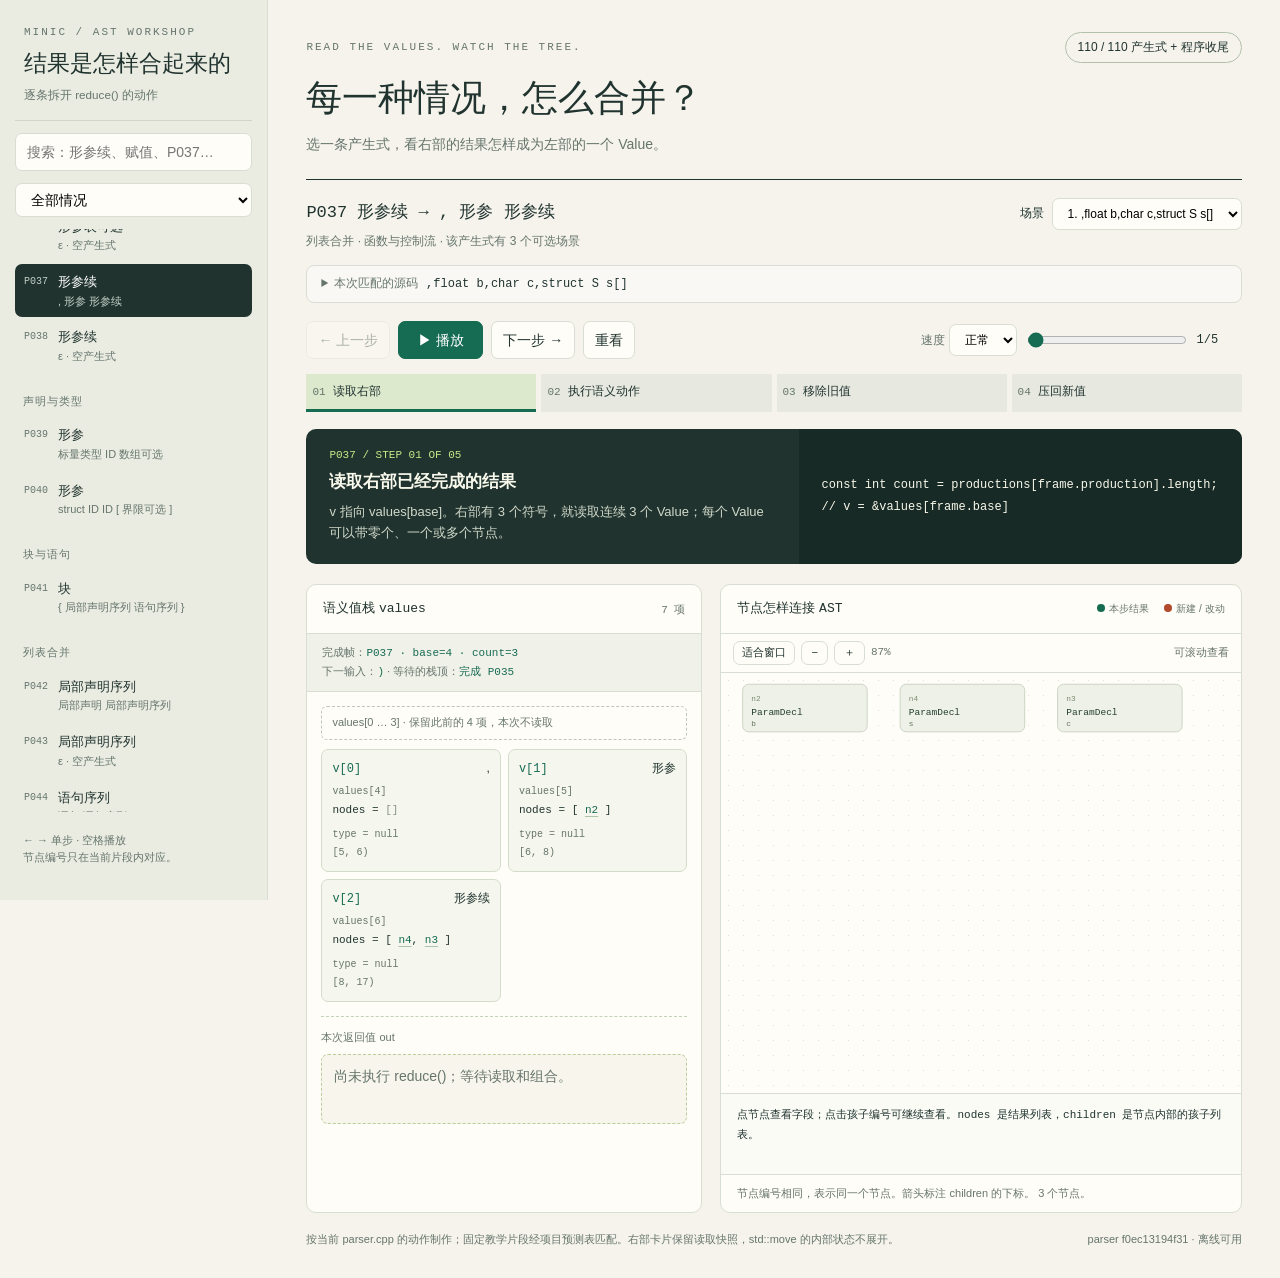
==== commit e10f1e2f: "refactor(parser): validate assignment targets in semantic analysis" ====
--- a/docs/learning/reduce-actions.html
+++ b/docs/learning/reduce-actions.html
@@ -39,12 +39,12 @@
  <div class="bottom-note"><span>按当前 parser.cpp 的动作制作；固定教学片段经项目预测表匹配。右部卡片保留读取快照，std::move 的内部状态不展开。</span><span id="snapshot"></span></div>
 </main>
 </div>
-<script id="reduce-data" type="application/json">{"groups":[{"pid":"P001","lhs":"程序","rhs":["外部声明","程序"],"category":"列表合并","scenes":[{"pid":"P001","lhs":"程序","rhs":["外部声明","程序"],"category":"列表合并","source":"声明与类型","snippet":"struct S { int x,y; char text[4]; struct T nested; };\nstruct S obj,items[2];\nint g=1,h=2,k;\nchar label[]=\"a\" \"b\";\nfloat z=1.5;\nstruct T {int a;} instance;","tokenStart":0,"pos":62,"base":0,"count":2,"inputs":[{"begin":0,"end":20,"type":null,"nodes":["n5"],"unary":false},{"begin":20,"end":62,"type":null,"nodes":["n18","n19","n16","n14","n10","n11","n12","n6","n7"],"unary":false}],"before":{"n5":{"id":"n5","kind":"StructDef","name":"S","children":["n2","n1","n3","n4"],"type":null,"begin":0,"end":20},"n2":{"id":"n2","kind":"MemberDecl","name":"x","children":[],"type":{"kind":"int"},"begin":3,"end":5},"n1":{"id":"n1","kind":"MemberDecl","name":"y","children":[],"type":{"kind":"int"},"begin":3,"end":8},"n3":{"id":"n3","kind":"MemberDecl","name":"text","children":[],"type":{"kind":"array","length":4,"base":{"kind":"char"}},"begin":8,"end":14},"n4":{"id":"n4","kind":"MemberDecl","name":"nested","children":[],"type":{"kind":"struct","name":"T"},"begin":14,"end":18},"n18":{"id":"n18","kind":"VarDecl","name":"instance","children":[],"type":{"kind":"struct","name":"T"},"begin":53,"end":62},"n19":{"id":"n19","kind":"StructDef","name":"T","children":["n17"],"type":null,"begin":53,"end":60},"n17":{"id":"n17","kind":"MemberDecl","name":"a","children":[],"type":{"kind":"int"},"begin":56,"end":59},"n16":{"id":"n16","kind":"VarDecl","name":"z","children":["n15"],"type":{"kind":"float"},"begin":48,"end":53},"n15":{"id":"n15","kind":"FloatLiteral","name":"1.5","children":[],"type":null,"begin":51,"end":52},"n14":{"id":"n14","kind":"VarDecl","name":"label","children":["n13"],"type":{"kind":"array","length":null,"base":{"kind":"char"}},"begin":40,"end":48},"n13":{"id":"n13","kind":"StringLiteral","name":"\"a\" \"b\"","children":[],"type":null,"begin":45,"end":47},"n10":{"id":"n10","kind":"VarDecl","name":"k","children":[],"type":{"kind":"int"},"begin":29,"end":40},"n11":{"id":"n11","kind":"VarDecl","name":"h","children":["n9"],"type":{"kind":"int"},"begin":29,"end":37},"n9":{"id":"n9","kind":"IntLiteral","name":"2","children":[],"type":null,"begin":36,"end":37},"n12":{"id":"n12","kind":"VarDecl","name":"g","children":["n8"],"type":{"kind":"int"},"begin":29,"end":33},"n8":{"id":"n8","kind":"IntLiteral","name":"1","children":[],"type":null,"begin":32,"end":33},"n6":{"id":"n6","kind":"VarDecl","name":"items","children":[],"type":{"kind":"array","length":2,"base":{"kind":"struct","name":"S"}},"begin":20,"end":29},"n7":{"id":"n7","kind":"VarDecl","name":"obj","children":[],"type":{"kind":"struct","name":"S"},"begin":20,"end":23}},"steps":[{"note":"先接过尾表，再把前项追加到末尾；列表按源码逆序保存，节点编号保持不变。","code":"out = sequence(v[0], v[1]);","out":{"begin":20,"end":62,"type":null,"nodes":["n18","n19","n16","n14","n10","n11","n12","n6","n7","n5"],"unary":false},"working":null,"slot":"out","graph":{"n5":{"id":"n5","kind":"StructDef","name":"S","children":["n2","n1","n3","n4"],"type":null,"begin":0,"end":20},"n2":{"id":"n2","kind":"MemberDecl","name":"x","children":[],"type":{"kind":"int"},"begin":3,"end":5},"n1":{"id":"n1","kind":"MemberDecl","name":"y","children":[],"type":{"kind":"int"},"begin":3,"end":8},"n3":{"id":"n3","kind":"MemberDecl","name":"text","children":[],"type":{"kind":"array","length":4,"base":{"kind":"char"}},"begin":8,"end":14},"n4":{"id":"n4","kind":"MemberDecl","name":"nested","children":[],"type":{"kind":"struct","name":"T"},"begin":14,"end":18},"n18":{"id":"n18","kind":"VarDecl","name":"instance","children":[],"type":{"kind":"struct","name":"T"},"begin":53,"end":62},"n19":{"id":"n19","kind":"StructDef","name":"T","children":["n17"],"type":null,"begin":53,"end":60},"n17":{"id":"n17","kind":"MemberDecl","name":"a","children":[],"type":{"kind":"int"},"begin":56,"end":59},"n16":{"id":"n16","kind":"VarDecl","name":"z","children":["n15"],"type":{"kind":"float"},"begin":48,"end":53},"n15":{"id":"n15","kind":"FloatLiteral","name":"1.5","children":[],"type":null,"begin":51,"end":52},"n14":{"id":"n14","kind":"VarDecl","name":"label","children":["n13"],"type":{"kind":"array","length":null,"base":{"kind":"char"}},"begin":40,"end":48},"n13":{"id":"n13","kind":"StringLiteral","name":"\"a\" \"b\"","children":[],"type":null,"begin":45,"end":47},"n10":{"id":"n10","kind":"VarDecl","name":"k","children":[],"type":{"kind":"int"},"begin":29,"end":40},"n11":{"id":"n11","kind":"VarDecl","name":"h","children":["n9"],"type":{"kind":"int"},"begin":29,"end":37},"n9":{"id":"n9","kind":"IntLiteral","name":"2","children":[],"type":null,"begin":36,"end":37},"n12":{"id":"n12","kind":"VarDecl","name":"g","children":["n8"],"type":{"kind":"int"},"begin":29,"end":33},"n8":{"id":"n8","kind":"IntLiteral","name":"1","children":[],"type":null,"begin":32,"end":33},"n6":{"id":"n6","kind":"VarDecl","name":"items","children":[],"type":{"kind":"array","length":2,"base":{"kind":"struct","name":"S"}},"begin":20,"end":29},"n7":{"id":"n7","kind":"VarDecl","name":"obj","children":[],"type":{"kind":"struct","name":"S"},"begin":20,"end":23}}},{"note":"reduce() 返回后，run() 给结果填写完整 Token 区间 [begin, pos)。","code":"value.begin = begin; value.end = pos;","out":{"begin":0,"end":62,"type":null,"nodes":["n18","n19","n16","n14","n10","n11","n12","n6","n7","n5"],"unary":false},"working":null,"slot":"out","graph":{"n5":{"id":"n5","kind":"StructDef","name":"S","children":["n2","n1","n3","n4"],"type":null,"begin":0,"end":20},"n2":{"id":"n2","kind":"MemberDecl","name":"x","children":[],"type":{"kind":"int"},"begin":3,"end":5},"n1":{"id":"n1","kind":"MemberDecl","name":"y","children":[],"type":{"kind":"int"},"begin":3,"end":8},"n3":{"id":"n3","kind":"MemberDecl","name":"text","children":[],"type":{"kind":"array","length":4,"base":{"kind":"char"}},"begin":8,"end":14},"n4":{"id":"n4","kind":"MemberDecl","name":"nested","children":[],"type":{"kind":"struct","name":"T"},"begin":14,"end":18},"n18":{"id":"n18","kind":"VarDecl","name":"instance","children":[],"type":{"kind":"struct","name":"T"},"begin":53,"end":62},"n19":{"id":"n19","kind":"StructDef","name":"T","children":["n17"],"type":null,"begin":53,"end":60},"n17":{"id":"n17","kind":"MemberDecl","name":"a","children":[],"type":{"kind":"int"},"begin":56,"end":59},"n16":{"id":"n16","kind":"VarDecl","name":"z","children":["n15"],"type":{"kind":"float"},"begin":48,"end":53},"n15":{"id":"n15","kind":"FloatLiteral","name":"1.5","children":[],"type":null,"begin":51,"end":52},"n14":{"id":"n14","kind":"VarDecl","name":"label","children":["n13"],"type":{"kind":"array","length":null,"base":{"kind":"char"}},"begin":40,"end":48},"n13":{"id":"n13","kind":"StringLiteral","name":"\"a\" \"b\"","children":[],"type":null,"begin":45,"end":47},"n10":{"id":"n10","kind":"VarDecl","name":"k","children":[],"type":{"kind":"int"},"begin":29,"end":40},"n11":{"id":"n11","kind":"VarDecl","name":"h","children":["n9"],"type":{"kind":"int"},"begin":29,"end":37},"n9":{"id":"n9","kind":"IntLiteral","name":"2","children":[],"type":null,"begin":36,"end":37},"n12":{"id":"n12","kind":"VarDecl","name":"g","children":["n8"],"type":{"kind":"int"},"begin":29,"end":33},"n8":{"id":"n8","kind":"IntLiteral","name":"1","children":[],"type":null,"begin":32,"end":33},"n6":{"id":"n6","kind":"VarDecl","name":"items","children":[],"type":{"kind":"array","length":2,"base":{"kind":"struct","name":"S"}},"begin":20,"end":29},"n7":{"id":"n7","kind":"VarDecl","name":"obj","children":[],"type":{"kind":"struct","name":"S"},"begin":20,"end":23}}}],"output":{"begin":0,"end":62,"type":null,"nodes":["n18","n19","n16","n14","n10","n11","n12","n6","n7","n5"],"unary":false},"stack":["EOF"],"inputNext":"EOF"},{"pid":"P001","lhs":"程序","rhs":["外部声明","程序"],"category":"列表合并","source":"声明与类型","snippet":"struct S obj,items[2];\nint g=1,h=2,k;\nchar label[]=\"a\" \"b\";\nfloat z=1.5;\nstruct T {int a;} instance;","tokenStart":20,"pos":62,"base":1,"count":2,"inputs":[{"begin":20,"end":29,"type":null,"nodes":["n6","n7"],"unary":false},{"begin":29,"end":62,"type":null,"nodes":["n18","n19","n16","n14","n10","n11","n12"],"unary":false}],"before":{"n6":{"id":"n6","kind":"VarDecl","name":"items","children":[],"type":{"kind":"array","length":2,"base":{"kind":"struct","name":"S"}},"begin":20,"end":29},"n7":{"id":"n7","kind":"VarDecl","name":"obj","children":[],"type":{"kind":"struct","name":"S"},"begin":20,"end":23},"n18":{"id":"n18","kind":"VarDecl","name":"instance","children":[],"type":{"kind":"struct","name":"T"},"begin":53,"end":62},"n19":{"id":"n19","kind":"StructDef","name":"T","children":["n17"],"type":null,"begin":53,"end":60},"n17":{"id":"n17","kind":"MemberDecl","name":"a","children":[],"type":{"kind":"int"},"begin":56,"end":59},"n16":{"id":"n16","kind":"VarDecl","name":"z","children":["n15"],"type":{"kind":"float"},"begin":48,"end":53},"n15":{"id":"n15","kind":"FloatLiteral","name":"1.5","children":[],"type":null,"begin":51,"end":52},"n14":{"id":"n14","kind":"VarDecl","name":"label","children":["n13"],"type":{"kind":"array","length":null,"base":{"kind":"char"}},"begin":40,"end":48},"n13":{"id":"n13","kind":"StringLiteral","name":"\"a\" \"b\"","children":[],"type":null,"begin":45,"end":47},"n10":{"id":"n10","kind":"VarDecl","name":"k","children":[],"type":{"kind":"int"},"begin":29,"end":40},"n11":{"id":"n11","kind":"VarDecl","name":"h","children":["n9"],"type":{"kind":"int"},"begin":29,"end":37},"n9":{"id":"n9","kind":"IntLiteral","name":"2","children":[],"type":null,"begin":36,"end":37},"n12":{"id":"n12","kind":"VarDecl","name":"g","children":["n8"],"type":{"kind":"int"},"begin":29,"end":33},"n8":{"id":"n8","kind":"IntLiteral","name":"1","children":[],"type":null,"begin":32,"end":33}},"steps":[{"note":"先接过尾表，再把前项追加到末尾；列表按源码逆序保存，节点编号保持不变。","code":"out = sequence(v[0], v[1]);","out":{"begin":29,"end":62,"type":null,"nodes":["n18","n19","n16","n14","n10","n11","n12","n6","n7"],"unary":false},"working":null,"slot":"out","graph":{"n6":{"id":"n6","kind":"VarDecl","name":"items","children":[],"type":{"kind":"array","length":2,"base":{"kind":"struct","name":"S"}},"begin":20,"end":29},"n7":{"id":"n7","kind":"VarDecl","name":"obj","children":[],"type":{"kind":"struct","name":"S"},"begin":20,"end":23},"n18":{"id":"n18","kind":"VarDecl","name":"instance","children":[],"type":{"kind":"struct","name":"T"},"begin":53,"end":62},"n19":{"id":"n19","kind":"StructDef","name":"T","children":["n17"],"type":null,"begin":53,"end":60},"n17":{"id":"n17","kind":"MemberDecl","name":"a","children":[],"type":{"kind":"int"},"begin":56,"end":59},"n16":{"id":"n16","kind":"VarDecl","name":"z","children":["n15"],"type":{"kind":"float"},"begin":48,"end":53},"n15":{"id":"n15","kind":"FloatLiteral","name":"1.5","children":[],"type":null,"begin":51,"end":52},"n14":{"id":"n14","kind":"VarDecl","name":"label","children":["n13"],"type":{"kind":"array","length":null,"base":{"kind":"char"}},"begin":40,"end":48},"n13":{"id":"n13","kind":"StringLiteral","name":"\"a\" \"b\"","children":[],"type":null,"begin":45,"end":47},"n10":{"id":"n10","kind":"VarDecl","name":"k","children":[],"type":{"kind":"int"},"begin":29,"end":40},"n11":{"id":"n11","kind":"VarDecl","name":"h","children":["n9"],"type":{"kind":"int"},"begin":29,"end":37},"n9":{"id":"n9","kind":"IntLiteral","name":"2","children":[],"type":null,"begin":36,"end":37},"n12":{"id":"n12","kind":"VarDecl","name":"g","children":["n8"],"type":{"kind":"int"},"begin":29,"end":33},"n8":{"id":"n8","kind":"IntLiteral","name":"1","children":[],"type":null,"begin":32,"end":33}}},{"note":"reduce() 返回后，run() 给结果填写完整 Token 区间 [begin, pos)。","code":"value.begin = begin; value.end = pos;","out":{"begin":20,"end":62,"type":null,"nodes":["n18","n19","n16","n14","n10","n11","n12","n6","n7"],"unary":false},"working":null,"slot":"out","graph":{"n6":{"id":"n6","kind":"VarDecl","name":"items","children":[],"type":{"kind":"array","length":2,"base":{"kind":"struct","name":"S"}},"begin":20,"end":29},"n7":{"id":"n7","kind":"VarDecl","name":"obj","children":[],"type":{"kind":"struct","name":"S"},"begin":20,"end":23},"n18":{"id":"n18","kind":"VarDecl","name":"instance","children":[],"type":{"kind":"struct","name":"T"},"begin":53,"end":62},"n19":{"id":"n19","kind":"StructDef","name":"T","children":["n17"],"type":null,"begin":53,"end":60},"n17":{"id":"n17","kind":"MemberDecl","name":"a","children":[],"type":{"kind":"int"},"begin":56,"end":59},"n16":{"id":"n16","kind":"VarDecl","name":"z","children":["n15"],"type":{"kind":"float"},"begin":48,"end":53},"n15":{"id":"n15","kind":"FloatLiteral","name":"1.5","children":[],"type":null,"begin":51,"end":52},"n14":{"id":"n14","kind":"VarDecl","name":"label","children":["n13"],"type":{"kind":"array","length":null,"base":{"kind":"char"}},"begin":40,"end":48},"n13":{"id":"n13","kind":"StringLiteral","name":"\"a\" \"b\"","children":[],"type":null,"begin":45,"end":47},"n10":{"id":"n10","kind":"VarDecl","name":"k","children":[],"type":{"kind":"int"},"begin":29,"end":40},"n11":{"id":"n11","kind":"VarDecl","name":"h","children":["n9"],"type":{"kind":"int"},"begin":29,"end":37},"n9":{"id":"n9","kind":"IntLiteral","name":"2","children":[],"type":null,"begin":36,"end":37},"n12":{"id":"n12","kind":"VarDecl","name":"g","children":["n8"],"type":{"kind":"int"},"begin":29,"end":33},"n8":{"id":"n8","kind":"IntLiteral","name":"1","children":[],"type":null,"begin":32,"end":33}}}],"output":{"begin":20,"end":62,"type":null,"nodes":["n18","n19","n16","n14","n10","n11","n12","n6","n7"],"unary":false},"stack":["EOF","完成 P001"],"inputNext":"EOF"},{"pid":"P001","lhs":"程序","rhs":["外部声明","程序"],"category":"列表合并","source":"声明与类型","snippet":"int g=1,h=2,k;\nchar label[]=\"a\" \"b\";\nfloat z=1.5;\nstruct T {int a;} instance;","tokenStart":29,"pos":62,"base":2,"count":2,"inputs":[{"begin":29,"end":40,"type":null,"nodes":["n10","n11","n12"],"unary":false},{"begin":40,"end":62,"type":null,"nodes":["n18","n19","n16","n14"],"unary":false}],"before":{"n10":{"id":"n10","kind":"VarDecl","name":"k","children":[],"type":{"kind":"int"},"begin":29,"end":40},"n11":{"id":"n11","kind":"VarDecl","name":"h","children":["n9"],"type":{"kind":"int"},"begin":29,"end":37},"n9":{"id":"n9","kind":"IntLiteral","name":"2","children":[],"type":null,"begin":36,"end":37},"n12":{"id":"n12","kind":"VarDecl","name":"g","children":["n8"],"type":{"kind":"int"},"begin":29,"end":33},"n8":{"id":"n8","kind":"IntLiteral","name":"1","children":[],"type":null,"begin":32,"end":33},"n18":{"id":"n18","kind":"VarDecl","name":"instance","children":[],"type":{"kind":"struct","name":"T"},"begin":53,"end":62},"n19":{"id":"n19","kind":"StructDef","name":"T","children":["n17"],"type":null,"begin":53,"end":60},"n17":{"id":"n17","kind":"MemberDecl","name":"a","children":[],"type":{"kind":"int"},"begin":56,"end":59},"n16":{"id":"n16","kind":"VarDecl","name":"z","children":["n15"],"type":{"kind":"float"},"begin":48,"end":53},"n15":{"id":"n15","kind":"FloatLiteral","name":"1.5","children":[],"type":null,"begin":51,"end":52},"n14":{"id":"n14","kind":"VarDecl","name":"label","children":["n13"],"type":{"kind":"array","length":null,"base":{"kind":"char"}},"begin":40,"end":48},"n13":{"id":"n13","kind":"StringLiteral","name":"\"a\" \"b\"","children":[],"type":null,"begin":45,"end":47}},"steps":[{"note":"先接过尾表，再把前项追加到末尾；列表按源码逆序保存，节点编号保持不变。","code":"out = sequence(v[0], v[1]);","out":{"begin":40,"end":62,"type":null,"nodes":["n18","n19","n16","n14","n10","n11","n12"],"unary":false},"working":null,"slot":"out","graph":{"n10":{"id":"n10","kind":"VarDecl","name":"k","children":[],"type":{"kind":"int"},"begin":29,"end":40},"n11":{"id":"n11","kind":"VarDecl","name":"h","children":["n9"],"type":{"kind":"int"},"begin":29,"end":37},"n9":{"id":"n9","kind":"IntLiteral","name":"2","children":[],"type":null,"begin":36,"end":37},"n12":{"id":"n12","kind":"VarDecl","name":"g","children":["n8"],"type":{"kind":"int"},"begin":29,"end":33},"n8":{"id":"n8","kind":"IntLiteral","name":"1","children":[],"type":null,"begin":32,"end":33},"n18":{"id":"n18","kind":"VarDecl","name":"instance","children":[],"type":{"kind":"struct","name":"T"},"begin":53,"end":62},"n19":{"id":"n19","kind":"StructDef","name":"T","children":["n17"],"type":null,"begin":53,"end":60},"n17":{"id":"n17","kind":"MemberDecl","name":"a","children":[],"type":{"kind":"int"},"begin":56,"end":59},"n16":{"id":"n16","kind":"VarDecl","name":"z","children":["n15"],"type":{"kind":"float"},"begin":48,"end":53},"n15":{"id":"n15","kind":"FloatLiteral","name":"1.5","children":[],"type":null,"begin":51,"end":52},"n14":{"id":"n14","kind":"VarDecl","name":"label","children":["n13"],"type":{"kind":"array","length":null,"base":{"kind":"char"}},"begin":40,"end":48},"n13":{"id":"n13","kind":"StringLiteral","name":"\"a\" \"b\"","children":[],"type":null,"begin":45,"end":47}}},{"note":"reduce() 返回后，run() 给结果填写完整 Token 区间 [begin, pos)。","code":"value.begin = begin; value.end = pos;","out":{"begin":29,"end":62,"type":null,"nodes":["n18","n19","n16","n14","n10","n11","n12"],"unary":false},"working":null,"slot":"out","graph":{"n10":{"id":"n10","kind":"VarDecl","name":"k","children":[],"type":{"kind":"int"},"begin":29,"end":40},"n11":{"id":"n11","kind":"VarDecl","name":"h","children":["n9"],"type":{"kind":"int"},"begin":29,"end":37},"n9":{"id":"n9","kind":"IntLiteral","name":"2","children":[],"type":null,"begin":36,"end":37},"n12":{"id":"n12","kind":"VarDecl","name":"g","children":["n8"],"type":{"kind":"int"},"begin":29,"end":33},"n8":{"id":"n8","kind":"IntLiteral","name":"1","children":[],"type":null,"begin":32,"end":33},"n18":{"id":"n18","kind":"VarDecl","name":"instance","children":[],"type":{"kind":"struct","name":"T"},"begin":53,"end":62},"n19":{"id":"n19","kind":"StructDef","name":"T","children":["n17"],"type":null,"begin":53,"end":60},"n17":{"id":"n17","kind":"MemberDecl","name":"a","children":[],"type":{"kind":"int"},"begin":56,"end":59},"n16":{"id":"n16","kind":"VarDecl","name":"z","children":["n15"],"type":{"kind":"float"},"begin":48,"end":53},"n15":{"id":"n15","kind":"FloatLiteral","name":"1.5","children":[],"type":null,"begin":51,"end":52},"n14":{"id":"n14","kind":"VarDecl","name":"label","children":["n13"],"type":{"kind":"array","length":null,"base":{"kind":"char"}},"begin":40,"end":48},"n13":{"id":"n13","kind":"StringLiteral","name":"\"a\" \"b\"","children":[],"type":null,"begin":45,"end":47}}}],"output":{"begin":29,"end":62,"type":null,"nodes":["n18","n19","n16","n14","n10","n11","n12"],"unary":false},"stack":["EOF","完成 P001","完成 P001"],"inputNext":"EOF"},{"pid":"P001","lhs":"程序","rhs":["外部声明","程序"],"category":"列表合并","source":"函数与控制流","snippet":"int f(int a,float b,char c,struct S s[]) {\n int x=1,y[3],z;\n struct S local;\n struct U { int p; } u;\n ;\n {}\n if(a) {break;} else {continue;}\n if(a) {}\n while(a) {break;}\n for(x=0; x<2; x=x+1) {continue;}\n for(;;) {}\n f(a,b,c,s);\n noop();\n return (x);\n}\nvoid noop(void) {return;}\nint empty() {return 0;}","tokenStart":0,"pos":140,"base":0,"count":2,"inputs":[{"begin":0,"end":122,"type":null,"nodes":["n60"],"unary":false},{"begin":122,"end":140,"type":null,"nodes":["n67","n63"],"unary":false}],"before":{"n60":{"id":"n60","kind":"FunctionDef","name":"f","children":["n1","n2","n3","n4","n59"],"type":{"kind":"function","base":{"kind":"int"},"params":[{"kind":"int"},{"kind":"float"},{"kind":"char"},{"kind":"array","length":null,"base":{"kind":"struct","name":"S"}}]},"begin":0,"end":122},"n1":{"id":"n1","kind":"ParamDecl","name":"a","children":[],"type":{"kind":"int"},"begin":3,"end":5},"n2":{"id":"n2","kind":"ParamDecl","name":"b","children":[],"type":{"kind":"float"},"begin":6,"end":8},"n3":{"id":"n3","kind":"ParamDecl","name":"c","children":[],"type":{"kind":"char"},"begin":9,"end":11},"n4":{"id":"n4","kind":"ParamDecl","name":"s","children":[],"type":{"kind":"array","length":null,"base":{"kind":"struct","name":"S"}},"begin":12,"end":17},"n59":{"id":"n59","kind":"Block","name":"","children":["n8","n7","n6","n9","n12","n11","n13","n14","n20","n23","n27","n41","n46","n53","n56","n58"],"type":null,"begin":18,"end":122},"n8":{"id":"n8","kind":"VarDecl","name":"x","children":["n5"],"type":{"kind":"int"},"begin":19,"end":23},"n5":{"id":"n5","kind":"IntLiteral","name":"1","children":[],"type":null,"begin":22,"end":23},"n7":{"id":"n7","kind":"VarDecl","name":"y","children":[],"type":{"kind":"array","length":3,"base":{"kind":"int"}},"begin":19,"end":28},"n6":{"id":"n6","kind":"VarDecl","name":"z","children":[],"type":{"kind":"int"},"begin":19,"end":31},"n9":{"id":"n9","kind":"VarDecl","name":"local","children":[],"type":{"kind":"struct","name":"S"},"begin":31,"end":35},"n12":{"id":"n12","kind":"StructDef","name":"U","children":["n10"],"type":null,"begin":35,"end":42},"n10":{"id":"n10","kind":"MemberDecl","name":"p","children":[],"type":{"kind":"int"},"begin":38,"end":41},"n11":{"id":"n11","kind":"VarDecl","name":"u","children":[],"type":{"kind":"struct","name":"U"},"begin":35,"end":44},"n13":{"id":"n13","kind":"Empty","name":"","children":[],"type":null,"begin":44,"end":45},"n14":{"id":"n14","kind":"Block","name":"","children":[],"type":null,"begin":45,"end":47},"n20":{"id":"n20","kind":"If","name":"","children":["n15","n17","n19"],"type":null,"begin":47,"end":60},"n15":{"id":"n15","kind":"Identifier","name":"a","children":[],"type":null,"begin":49,"end":50},"n17":{"id":"n17","kind":"Block","name":"","children":["n16"],"type":null,"begin":51,"end":55},"n16":{"id":"n16","kind":"Break","name":"","children":[],"type":null,"begin":52,"end":54},"n19":{"id":"n19","kind":"Block","name":"","children":["n18"],"type":null,"begin":56,"end":60},"n18":{"id":"n18","kind":"Continue","name":"","children":[],"type":null,"begin":57,"end":59},"n23":{"id":"n23","kind":"If","name":"","children":["n21","n22"],"type":null,"begin":60,"end":66},"n21":{"id":"n21","kind":"Identifier","name":"a","children":[],"type":null,"begin":62,"end":63},"n22":{"id":"n22","kind":"Block","name":"","children":[],"type":null,"begin":64,"end":66},"n27":{"id":"n27","kind":"While","name":"","children":["n24","n26"],"type":null,"begin":66,"end":74},"n24":{"id":"n24","kind":"Identifier","name":"a","children":[],"type":null,"begin":68,"end":69},"n26":{"id":"n26","kind":"Block","name":"","children":["n25"],"type":null,"begin":70,"end":74},"n25":{"id":"n25","kind":"Break","name":"","children":[],"type":null,"begin":71,"end":73},"n41":{"id":"n41","kind":"For","name":"","children":["n30","n33","n38","n40"],"type":null,"begin":74,"end":94},"n30":{"id":"n30","kind":"Assign","name":"=","children":["n28","n29"],"type":null,"begin":76,"end":79},"n28":{"id":"n28","kind":"Identifier","name":"x","children":[],"type":null,"begin":76,"end":77},"n29":{"id":"n29","kind":"IntLiteral","name":"0","children":[],"type":null,"begin":78,"end":79},"n33":{"id":"n33","kind":"BinaryOp","name":"<","children":["n31","n32"],"type":null,"begin":80,"end":83},"n31":{"id":"n31","kind":"Identifier","name":"x","children":[],"type":null,"begin":80,"end":81},"n32":{"id":"n32","kind":"IntLiteral","name":"2","children":[],"type":null,"begin":82,"end":83},"n38":{"id":"n38","kind":"Assign","name":"=","children":["n34","n37"],"type":null,"begin":84,"end":89},"n34":{"id":"n34","kind":"Identifier","name":"x","children":[],"type":null,"begin":84,"end":85},"n37":{"id":"n37","kind":"BinaryOp","name":"+","children":["n35","n36"],"type":null,"begin":86,"end":89},"n35":{"id":"n35","kind":"Identifier","name":"x","children":[],"type":null,"begin":86,"end":87},"n36":{"id":"n36","kind":"IntLiteral","name":"1","children":[],"type":null,"begin":88,"end":89},"n40":{"id":"n40","kind":"Block","name":"","children":["n39"],"type":null,"begin":90,"end":94},"n39":{"id":"n39","kind":"Continue","name":"","children":[],"type":null,"begin":91,"end":93},"n46":{"id":"n46","kind":"For","name":"","children":["n43","n44","n45","n42"],"type":null,"begin":94,"end":101},"n43":{"id":"n43","kind":"Empty","name":"","children":[],"type":null,"begin":96,"end":97},"n44":{"id":"n44","kind":"Empty","name":"","children":[],"type":null,"begin":97,"end":98},"n45":{"id":"n45","kind":"Empty","name":"","children":[],"type":null,"begin":98,"end":99},"n42":{"id":"n42","kind":"Block","name":"","children":[],"type":null,"begin":99,"end":101},"n53":{"id":"n53","kind":"ExprStmt","name":"","children":["n52"],"type":null,"begin":101,"end":112},"n52":{"id":"n52","kind":"Call","name":"f","children":["n47","n48","n49","n50","n51"],"type":null,"begin":101,"end":111},"n47":{"id":"n47","kind":"Identifier","name":"f","children":[],"type":null,"begin":101,"end":102},"n48":{"id":"n48","kind":"Identifier","name":"a","children":[],"type":null,"begin":103,"end":104},"n49":{"id":"n49","kind":"Identifier","name":"b","children":[],"type":null,"begin":105,"end":106},"n50":{"id":"n50","kind":"Identifier","name":"c","children":[],"type":null,"begin":107,"end":108},"n51":{"id":"n51","kind":"Identifier","name":"s","children":[],"type":null,"begin":109,"end":110},"n56":{"id":"n56","kind":"ExprStmt","name":"","children":["n55"],"type":null,"begin":112,"end":116},"n55":{"id":"n55","kind":"Call","name":"noop","children":["n54"],"type":null,"begin":112,"end":115},"n54":{"id":"n54","kind":"Identifier","name":"noop","children":[],"type":null,"begin":112,"end":113},"n58":{"id":"n58","kind":"Return","name":"","children":["n57"],"type":null,"begin":116,"end":121},"n57":{"id":"n57","kind":"Identifier","name":"x","children":[],"type":null,"begin":117,"end":120},"n67":{"id":"n67","kind":"FunctionDef","name":"empty","children":["n66"],"type":{"kind":"function","base":{"kind":"int"},"params":[]},"begin":131,"end":140},"n66":{"id":"n66","kind":"Block","name":"","children":["n65"],"type":null,"begin":135,"end":140},"n65":{"id":"n65","kind":"Return","name":"","children":["n64"],"type":null,"begin":136,"end":139},"n64":{"id":"n64","kind":"IntLiteral","name":"0","children":[],"type":null,"begin":137,"end":138},"n63":{"id":"n63","kind":"FunctionDef","name":"noop","children":["n62"],"type":{"kind":"function","base":{"kind":"void"},"params":[]},"begin":122,"end":131},"n62":{"id":"n62","kind":"Block","name":"","children":["n61"],"type":null,"begin":127,"end":131},"n61":{"id":"n61","kind":"Return","name":"","children":[],"type":null,"begin":128,"end":130}},"steps":[{"note":"先接过尾表，再把前项追加到末尾；列表按源码逆序保存，节点编号保持不变。","code":"out = sequence(v[0], v[1]);","out":{"begin":122,"end":140,"type":null,"nodes":["n67","n63","n60"],"unary":false},"working":null,"slot":"out","graph":{"n60":{"id":"n60","kind":"FunctionDef","name":"f","children":["n1","n2","n3","n4","n59"],"type":{"kind":"function","base":{"kind":"int"},"params":[{"kind":"int"},{"kind":"float"},{"kind":"char"},{"kind":"array","length":null,"base":{"kind":"struct","name":"S"}}]},"begin":0,"end":122},"n1":{"id":"n1","kind":"ParamDecl","name":"a","children":[],"type":{"kind":"int"},"begin":3,"end":5},"n2":{"id":"n2","kind":"ParamDecl","name":"b","children":[],"type":{"kind":"float"},"begin":6,"end":8},"n3":{"id":"n3","kind":"ParamDecl","name":"c","children":[],"type":{"kind":"char"},"begin":9,"end":11},"n4":{"id":"n4","kind":"ParamDecl","name":"s","children":[],"type":{"kind":"array","length":null,"base":{"kind":"struct","name":"S"}},"begin":12,"end":17},"n59":{"id":"n59","kind":"Block","name":"","children":["n8","n7","n6","n9","n12","n11","n13","n14","n20","n23","n27","n41","n46","n53","n56","n58"],"type":null,"begin":18,"end":122},"n8":{"id":"n8","kind":"VarDecl","name":"x","children":["n5"],"type":{"kind":"int"},"begin":19,"end":23},"n5":{"id":"n5","kind":"IntLiteral","name":"1","children":[],"type":null,"begin":22,"end":23},"n7":{"id":"n7","kind":"VarDecl","name":"y","children":[],"type":{"kind":"array","length":3,"base":{"kind":"int"}},"begin":19,"end":28},"n6":{"id":"n6","kind":"VarDecl","name":"z","children":[],"type":{"kind":"int"},"begin":19,"end":31},"n9":{"id":"n9","kind":"VarDecl","name":"local","children":[],"type":{"kind":"struct","name":"S"},"begin":31,"end":35},"n12":{"id":"n12","kind":"StructDef","name":"U","children":["n10"],"type":null,"begin":35,"end":42},"n10":{"id":"n10","kind":"MemberDecl","name":"p","children":[],"type":{"kind":"int"},"begin":38,"end":41},"n11":{"id":"n11","kind":"VarDecl","name":"u","children":[],"type":{"kind":"struct","name":"U"},"begin":35,"end":44},"n13":{"id":"n13","kind":"Empty","name":"","children":[],"type":null,"begin":44,"end":45},"n14":{"id":"n14","kind":"Block","name":"","children":[],"type":null,"begin":45,"end":47},"n20":{"id":"n20","kind":"If","name":"","children":["n15","n17","n19"],"type":null,"begin":47,"end":60},"n15":{"id":"n15","kind":"Identifier","name":"a","children":[],"type":null,"begin":49,"end":50},"n17":{"id":"n17","kind":"Block","name":"","children":["n16"],"type":null,"begin":51,"end":55},"n16":{"id":"n16","kind":"Break","name":"","children":[],"type":null,"begin":52,"end":54},"n19":{"id":"n19","kind":"Block","name":"","children":["n18"],"type":null,"begin":56,"end":60},"n18":{"id":"n18","kind":"Continue","name":"","children":[],"type":null,"begin":57,"end":59},"n23":{"id":"n23","kind":"If","name":"","children":["n21","n22"],"type":null,"begin":60,"end":66},"n21":{"id":"n21","kind":"Identifier","name":"a","children":[],"type":null,"begin":62,"end":63},"n22":{"id":"n22","kind":"Block","name":"","children":[],"type":null,"begin":64,"end":66},"n27":{"id":"n27","kind":"While","name":"","children":["n24","n26"],"type":null,"begin":66,"end":74},"n24":{"id":"n24","kind":"Identifier","name":"a","children":[],"type":null,"begin":68,"end":69},"n26":{"id":"n26","kind":"Block","name":"","children":["n25"],"type":null,"begin":70,"end":74},"n25":{"id":"n25","kind":"Break","name":"","children":[],"type":null,"begin":71,"end":73},"n41":{"id":"n41","kind":"For","name":"","children":["n30","n33","n38","n40"],"type":null,"begin":74,"end":94},"n30":{"id":"n30","kind":"Assign","name":"=","children":["n28","n29"],"type":null,"begin":76,"end":79},"n28":{"id":"n28","kind":"Identifier","name":"x","children":[],"type":null,"begin":76,"end":77},"n29":{"id":"n29","kind":"IntLiteral","name":"0","children":[],"type":null,"begin":78,"end":79},"n33":{"id":"n33","kind":"BinaryOp","name":"<","children":["n31","n32"],"type":null,"begin":80,"end":83},"n31":{"id":"n31","kind":"Identifier","name":"x","children":[],"type":null,"begin":80,"end":81},"n32":{"id":"n32","kind":"IntLiteral","name":"2","children":[],"type":null,"begin":82,"end":83},"n38":{"id":"n38","kind":"Assign","name":"=","children":["n34","n37"],"type":null,"begin":84,"end":89},"n34":{"id":"n34","kind":"Identifier","name":"x","children":[],"type":null,"begin":84,"end":85},"n37":{"id":"n37","kind":"BinaryOp","name":"+","children":["n35","n36"],"type":null,"begin":86,"end":89},"n35":{"id":"n35","kind":"Identifier","name":"x","children":[],"type":null,"begin":86,"end":87},"n36":{"id":"n36","kind":"IntLiteral","name":"1","children":[],"type":null,"begin":88,"end":89},"n40":{"id":"n40","kind":"Block","name":"","children":["n39"],"type":null,"begin":90,"end":94},"n39":{"id":"n39","kind":"Continue","name":"","children":[],"type":null,"begin":91,"end":93},"n46":{"id":"n46","kind":"For","name":"","children":["n43","n44","n45","n42"],"type":null,"begin":94,"end":101},"n43":{"id":"n43","kind":"Empty","name":"","children":[],"type":null,"begin":96,"end":97},"n44":{"id":"n44","kind":"Empty","name":"","children":[],"type":null,"begin":97,"end":98},"n45":{"id":"n45","kind":"Empty","name":"","children":[],"type":null,"begin":98,"end":99},"n42":{"id":"n42","kind":"Block","name":"","children":[],"type":null,"begin":99,"end":101},"n53":{"id":"n53","kind":"ExprStmt","name":"","children":["n52"],"type":null,"begin":101,"end":112},"n52":{"id":"n52","kind":"Call","name":"f","children":["n47","n48","n49","n50","n51"],"type":null,"begin":101,"end":111},"n47":{"id":"n47","kind":"Identifier","name":"f","children":[],"type":null,"begin":101,"end":102},"n48":{"id":"n48","kind":"Identifier","name":"a","children":[],"type":null,"begin":103,"end":104},"n49":{"id":"n49","kind":"Identifier","name":"b","children":[],"type":null,"begin":105,"end":106},"n50":{"id":"n50","kind":"Identifier","name":"c","children":[],"type":null,"begin":107,"end":108},"n51":{"id":"n51","kind":"Identifier","name":"s","children":[],"type":null,"begin":109,"end":110},"n56":{"id":"n56","kind":"ExprStmt","name":"","children":["n55"],"type":null,"begin":112,"end":116},"n55":{"id":"n55","kind":"Call","name":"noop","children":["n54"],"type":null,"begin":112,"end":115},"n54":{"id":"n54","kind":"Identifier","name":"noop","children":[],"type":null,"begin":112,"end":113},"n58":{"id":"n58","kind":"Return","name":"","children":["n57"],"type":null,"begin":116,"end":121},"n57":{"id":"n57","kind":"Identifier","name":"x","children":[],"type":null,"begin":117,"end":120},"n67":{"id":"n67","kind":"FunctionDef","name":"empty","children":["n66"],"type":{"kind":"function","base":{"kind":"int"},"params":[]},"begin":131,"end":140},"n66":{"id":"n66","kind":"Block","name":"","children":["n65"],"type":null,"begin":135,"end":140},"n65":{"id":"n65","kind":"Return","name":"","children":["n64"],"type":null,"begin":136,"end":139},"n64":{"id":"n64","kind":"IntLiteral","name":"0","children":[],"type":null,"begin":137,"end":138},"n63":{"id":"n63","kind":"FunctionDef","name":"noop","children":["n62"],"type":{"kind":"function","base":{"kind":"void"},"params":[]},"begin":122,"end":131},"n62":{"id":"n62","kind":"Block","name":"","children":["n61"],"type":null,"begin":127,"end":131},"n61":{"id":"n61","kind":"Return","name":"","children":[],"type":null,"begin":128,"end":130}}},{"note":"reduce() 返回后，run() 给结果填写完整 Token 区间 [begin, pos)。","code":"value.begin = begin; value.end = pos;","out":{"begin":0,"end":140,"type":null,"nodes":["n67","n63","n60"],"unary":false},"working":null,"slot":"out","graph":{"n60":{"id":"n60","kind":"FunctionDef","name":"f","children":["n1","n2","n3","n4","n59"],"type":{"kind":"function","base":{"kind":"int"},"params":[{"kind":"int"},{"kind":"float"},{"kind":"char"},{"kind":"array","length":null,"base":{"kind":"struct","name":"S"}}]},"begin":0,"end":122},"n1":{"id":"n1","kind":"ParamDecl","name":"a","children":[],"type":{"kind":"int"},"begin":3,"end":5},"n2":{"id":"n2","kind":"ParamDecl","name":"b","children":[],"type":{"kind":"float"},"begin":6,"end":8},"n3":{"id":"n3","kind":"ParamDecl","name":"c","children":[],"type":{"kind":"char"},"begin":9,"end":11},"n4":{"id":"n4","kind":"ParamDecl","name":"s","children":[],"type":{"kind":"array","length":null,"base":{"kind":"struct","name":"S"}},"begin":12,"end":17},"n59":{"id":"n59","kind":"Block","name":"","children":["n8","n7","n6","n9","n12","n11","n13","n14","n20","n23","n27","n41","n46","n53","n56","n58"],"type":null,"begin":18,"end":122},"n8":{"id":"n8","kind":"VarDecl","name":"x","children":["n5"],"type":{"kind":"int"},"begin":19,"end":23},"n5":{"id":"n5","kind":"IntLiteral","name":"1","children":[],"type":null,"begin":22,"end":23},"n7":{"id":"n7","kind":"VarDecl","name":"y","children":[],"type":{"kind":"array","length":3,"base":{"kind":"int"}},"begin":19,"end":28},"n6":{"id":"n6","kind":"VarDecl","name":"z","children":[],"type":{"kind":"int"},"begin":19,"end":31},"n9":{"id":"n9","kind":"VarDecl","name":"local","children":[],"type":{"kind":"struct","name":"S"},"begin":31,"end":35},"n12":{"id":"n12","kind":"StructDef","name":"U","children":["n10"],"type":null,"begin":35,"end":42},"n10":{"id":"n10","kind":"MemberDecl","name":"p","children":[],"type":{"kind":"int"},"begin":38,"end":41},"n11":{"id":"n11","kind":"VarDecl","name":"u","children":[],"type":{"kind":"struct","name":"U"},"begin":35,"end":44},"n13":{"id":"n13","kind":"Empty","name":"","children":[],"type":null,"begin":44,"end":45},"n14":{"id":"n14","kind":"Block","name":"","children":[],"type":null,"begin":45,"end":47},"n20":{"id":"n20","kind":"If","name":"","children":["n15","n17","n19"],"type":null,"begin":47,"end":60},"n15":{"id":"n15","kind":"Identifier","name":"a","children":[],"type":null,"begin":49,"end":50},"n17":{"id":"n17","kind":"Block","name":"","children":["n16"],"type":null,"begin":51,"end":55},"n16":{"id":"n16","kind":"Break","name":"","children":[],"type":null,"begin":52,"end":54},"n19":{"id":"n19","kind":"Block","name":"","children":["n18"],"type":null,"begin":56,"end":60},"n18":{"id":"n18","kind":"Continue","name":"","children":[],"type":null,"begin":57,"end":59},"n23":{"id":"n23","kind":"If","name":"","children":["n21","n22"],"type":null,"begin":60,"end":66},"n21":{"id":"n21","kind":"Identifier","name":"a","children":[],"type":null,"begin":62,"end":63},"n22":{"id":"n22","kind":"Block","name":"","children":[],"type":null,"begin":64,"end":66},"n27":{"id":"n27","kind":"While","name":"","children":["n24","n26"],"type":null,"begin":66,"end":74},"n24":{"id":"n24","kind":"Identifier","name":"a","children":[],"type":null,"begin":68,"end":69},"n26":{"id":"n26","kind":"Block","name":"","children":["n25"],"type":null,"begin":70,"end":74},"n25":{"id":"n25","kind":"Break","name":"","children":[],"type":null,"begin":71,"end":73},"n41":{"id":"n41","kind":"For","name":"","children":["n30","n33","n38","n40"],"type":null,"begin":74,"end":94},"n30":{"id":"n30","kind":"Assign","name":"=","children":["n28","n29"],"type":null,"begin":76,"end":79},"n28":{"id":"n28","kind":"Identifier","name":"x","children":[],"type":null,"begin":76,"end":77},"n29":{"id":"n29","kind":"IntLiteral","name":"0","children":[],"type":null,"begin":78,"end":79},"n33":{"id":"n33","kind":"BinaryOp","name":"<","children":["n31","n32"],"type":null,"begin":80,"end":83},"n31":{"id":"n31","kind":"Identifier","name":"x","children":[],"type":null,"begin":80,"end":81},"n32":{"id":"n32","kind":"IntLiteral","name":"2","children":[],"type":null,"begin":82,"end":83},"n38":{"id":"n38","kind":"Assign","name":"=","children":["n34","n37"],"type":null,"begin":84,"end":89},"n34":{"id":"n34","kind":"Identifier","name":"x","children":[],"type":null,"begin":84,"end":85},"n37":{"id":"n37","kind":"BinaryOp","name":"+","children":["n35","n36"],"type":null,"begin":86,"end":89},"n35":{"id":"n35","kind":"Identifier","name":"x","children":[],"type":null,"begin":86,"end":87},"n36":{"id":"n36","kind":"IntLiteral","name":"1","children":[],"type":null,"begin":88,"end":89},"n40":{"id":"n40","kind":"Block","name":"","children":["n39"],"type":null,"begin":90,"end":94},"n39":{"id":"n39","kind":"Continue","name":"","children":[],"type":null,"begin":91,"end":93},"n46":{"id":"n46","kind":"For","name":"","children":["n43","n44","n45","n42"],"type":null,"begin":94,"end":101},"n43":{"id":"n43","kind":"Empty","name":"","children":[],"type":null,"begin":96,"end":97},"n44":{"id":"n44","kind":"Empty","name":"","children":[],"type":null,"begin":97,"end":98},"n45":{"id":"n45","kind":"Empty","name":"","children":[],"type":null,"begin":98,"end":99},"n42":{"id":"n42","kind":"Block","name":"","children":[],"type":null,"begin":99,"end":101},"n53":{"id":"n53","kind":"ExprStmt","name":"","children":["n52"],"type":null,"begin":101,"end":112},"n52":{"id":"n52","kind":"Call","name":"f","children":["n47","n48","n49","n50","n51"],"type":null,"begin":101,"end":111},"n47":{"id":"n47","kind":"Identifier","name":"f","children":[],"type":null,"begin":101,"end":102},"n48":{"id":"n48","kind":"Identifier","name":"a","children":[],"type":null,"begin":103,"end":104},"n49":{"id":"n49","kind":"Identifier","name":"b","children":[],"type":null,"begin":105,"end":106},"n50":{"id":"n50","kind":"Identifier","name":"c","children":[],"type":null,"begin":107,"end":108},"n51":{"id":"n51","kind":"Identifier","name":"s","children":[],"type":null,"begin":109,"end":110},"n56":{"id":"n56","kind":"ExprStmt","name":"","children":["n55"],"type":null,"begin":112,"end":116},"n55":{"id":"n55","kind":"Call","name":"noop","children":["n54"],"type":null,"begin":112,"end":115},"n54":{"id":"n54","kind":"Identifier","name":"noop","children":[],"type":null,"begin":112,"end":113},"n58":{"id":"n58","kind":"Return","name":"","children":["n57"],"type":null,"begin":116,"end":121},"n57":{"id":"n57","kind":"Identifier","name":"x","children":[],"type":null,"begin":117,"end":120},"n67":{"id":"n67","kind":"FunctionDef","name":"empty","children":["n66"],"type":{"kind":"function","base":{"kind":"int"},"params":[]},"begin":131,"end":140},"n66":{"id":"n66","kind":"Block","name":"","children":["n65"],"type":null,"begin":135,"end":140},"n65":{"id":"n65","kind":"Return","name":"","children":["n64"],"type":null,"begin":136,"end":139},"n64":{"id":"n64","kind":"IntLiteral","name":"0","children":[],"type":null,"begin":137,"end":138},"n63":{"id":"n63","kind":"FunctionDef","name":"noop","children":["n62"],"type":{"kind":"function","base":{"kind":"void"},"params":[]},"begin":122,"end":131},"n62":{"id":"n62","kind":"Block","name":"","children":["n61"],"type":null,"begin":127,"end":131},"n61":{"id":"n61","kind":"Return","name":"","children":[],"type":null,"begin":128,"end":130}}}],"output":{"begin":0,"end":140,"type":null,"nodes":["n67","n63","n60"],"unary":false},"stack":["EOF"],"inputNext":"EOF"}]},{"pid":"P002","lhs":"程序","rhs":[],"category":"列表合并","scenes":[{"pid":"P002","lhs":"程序","rhs":[],"category":"列表合并","source":"声明与类型","snippet":"","tokenStart":62,"pos":62,"base":6,"count":0,"inputs":[],"before":{},"steps":[{"note":"空产生式仍返回一个空 Value：nodes=[]，type=nullptr。它也占语义值栈的一格。","code":"if (!count) return out;","out":{"begin":0,"end":0,"type":null,"nodes":[],"unary":false},"working":null,"slot":"out","graph":{}},{"note":"reduce() 返回后，run() 给结果填写完整 Token 区间 [begin, pos)。","code":"value.begin = begin; value.end = pos;","out":{"begin":62,"end":62,"type":null,"nodes":[],"unary":false},"working":null,"slot":"out","graph":{}}],"output":{"begin":62,"end":62,"type":null,"nodes":[],"unary":false},"stack":["EOF","完成 P001","完成 P001","完成 P001","完成 P001","完成 P001","完成 P001"],"inputNext":"EOF"}]},{"pid":"P003","lhs":"外部声明","rhs":["标量类型","ID","外部声明尾"],"category":"声明与类型","scenes":[{"pid":"P003","lhs":"外部声明","rhs":["标量类型","ID","外部声明尾"],"category":"声明与类型","source":"运算与后缀","snippet":"int calc() {\n x = a = 2;\n x = +a - -a * 2 / 3 % 2 + 4 - 5;\n x = !a || a && b || c;\n x = a == b != c;\n x = a < b <= c > d >= e;\n &x;\n s[0].x;\n f(a,b)[0].x;\n 'a';\n \"a\" \"b\" \"c\";\n return 1.5;\n}","tokenStart":0,"pos":92,"base":0,"count":3,"inputs":[{"begin":0,"end":1,"type":{"kind":"int"},"nodes":[],"unary":false},{"begin":1,"end":2,"type":null,"nodes":[],"unary":false},{"begin":2,"end":92,"type":null,"nodes":["n79"],"unary":false}],"before":{"n79":{"id":"n79","kind":"FunctionDef","name":"","children":["n78"],"type":null,"begin":2,"end":92},"n78":{"id":"n78","kind":"Block","name":"","children":["n6","n24","n35","n43","n55","n58","n63","n71","n73","n75","n77"],"type":null,"begin":4,"end":92},"n6":{"id":"n6","kind":"ExprStmt","name":"","children":["n5"],"type":null,"begin":5,"end":11},"n5":{"id":"n5","kind":"Assign","name":"=","children":["n1","n4"],"type":null,"begin":5,"end":10},"n1":{"id":"n1","kind":"Identifier","name":"x","children":[],"type":null,"begin":5,"end":6},"n4":{"id":"n4","kind":"Assign","name":"=","children":["n2","n3"],"type":null,"begin":7,"end":10},"n2":{"id":"n2","kind":"Identifier","name":"a","children":[],"type":null,"begin":7,"end":8},"n3":{"id":"n3","kind":"IntLiteral","name":"2","children":[],"type":null,"begin":9,"end":10},"n24":{"id":"n24","kind":"ExprStmt","name":"","children":["n23"],"type":null,"begin":11,"end":29},"n23":{"id":"n23","kind":"Assign","name":"=","children":["n7","n20"],"type":null,"begin":11,"end":28},"n7":{"id":"n7","kind":"Identifier","name":"x","children":[],"type":null,"begin":11,"end":12},"n20":{"id":"n20","kind":"BinaryOp","name":"-","children":["n21","n19"],"type":null,"begin":13,"end":28},"n21":{"id":"n21","kind":"BinaryOp","name":"+","children":["n22","n18"],"type":null,"begin":13,"end":26},"n22":{"id":"n22","kind":"BinaryOp","name":"-","children":["n9","n15"],"type":null,"begin":13,"end":24},"n9":{"id":"n9","kind":"UnaryOp","name":"+","children":["n8"],"type":null,"begin":13,"end":15},"n8":{"id":"n8","kind":"Identifier","name":"a","children":[],"type":null,"begin":14,"end":15},"n15":{"id":"n15","kind":"BinaryOp","name":"%","children":["n16","n14"],"type":null,"begin":16,"end":24},"n16":{"id":"n16","kind":"BinaryOp","name":"/","children":["n17","n13"],"type":null,"begin":16,"end":22},"n17":{"id":"n17","kind":"BinaryOp","name":"*","children":["n11","n12"],"type":null,"begin":16,"end":20},"n11":{"id":"n11","kind":"UnaryOp","name":"-","children":["n10"],"type":null,"begin":16,"end":18},"n10":{"id":"n10","kind":"Identifier","name":"a","children":[],"type":null,"begin":17,"end":18},"n12":{"id":"n12","kind":"IntLiteral","name":"2","children":[],"type":null,"begin":19,"end":20},"n13":{"id":"n13","kind":"IntLiteral","name":"3","children":[],"type":null,"begin":21,"end":22},"n14":{"id":"n14","kind":"IntLiteral","name":"2","children":[],"type":null,"begin":23,"end":24},"n18":{"id":"n18","kind":"IntLiteral","name":"4","children":[],"type":null,"begin":25,"end":26},"n19":{"id":"n19","kind":"IntLiteral","name":"5","children":[],"type":null,"begin":27,"end":28},"n35":{"id":"n35","kind":"ExprStmt","name":"","children":["n34"],"type":null,"begin":29,"end":40},"n34":{"id":"n34","kind":"Assign","name":"=","children":["n25","n32"],"type":null,"begin":29,"end":39},"n25":{"id":"n25","kind":"Identifier","name":"x","children":[],"type":null,"begin":29,"end":30},"n32":{"id":"n32","kind":"BinaryOp","name":"||","children":["n33","n31"],"type":null,"begin":31,"end":39},"n33":{"id":"n33","kind":"BinaryOp","name":"||","children":["n27","n30"],"type":null,"begin":31,"end":37},"n27":{"id":"n27","kind":"UnaryOp","name":"!","children":["n26"],"type":null,"begin":31,"end":33},"n26":{"id":"n26","kind":"Identifier","name":"a","children":[],"type":null,"begin":32,"end":33},"n30":{"id":"n30","kind":"BinaryOp","name":"&&","children":["n28","n29"],"type":null,"begin":34,"end":37},"n28":{"id":"n28","kind":"Identifier","name":"a","children":[],"type":null,"begin":34,"end":35},"n29":{"id":"n29","kind":"Identifier","name":"b","children":[],"type":null,"begin":36,"end":37},"n31":{"id":"n31","kind":"Identifier","name":"c","children":[],"type":null,"begin":38,"end":39},"n43":{"id":"n43","kind":"ExprStmt","name":"","children":["n42"],"type":null,"begin":40,"end":48},"n42":{"id":"n42","kind":"Assign","name":"=","children":["n36","n40"],"type":null,"begin":40,"end":47},"n36":{"id":"n36","kind":"Identifier","name":"x","children":[],"type":null,"begin":40,"end":41},"n40":{"id":"n40","kind":"BinaryOp","name":"!=","children":["n41","n39"],"type":null,"begin":42,"end":47},"n41":{"id":"n41","kind":"BinaryOp","name":"==","children":["n37","n38"],"type":null,"begin":42,"end":45},"n37":{"id":"n37","kind":"Identifier","name":"a","children":[],"type":null,"begin":42,"end":43},"n38":{"id":"n38","kind":"Identifier","name":"b","children":[],"type":null,"begin":44,"end":45},"n39":{"id":"n39","kind":"Identifier","name":"c","children":[],"type":null,"begin":46,"end":47},"n55":{"id":"n55","kind":"ExprStmt","name":"","children":["n54"],"type":null,"begin":48,"end":60},"n54":{"id":"n54","kind":"Assign","name":"=","children":["n44","n50"],"type":null,"begin":48,"end":59},"n44":{"id":"n44","kind":"Identifier","name":"x","children":[],"type":null,"begin":48,"end":49},"n50":{"id":"n50","kind":"BinaryOp","name":">=","children":["n51","n49"],"type":null,"begin":50,"end":59},"n51":{"id":"n51","kind":"BinaryOp","name":">","children":["n52","n48"],"type":null,"begin":50,"end":57},"n52":{"id":"n52","kind":"BinaryOp","name":"<=","children":["n53","n47"],"type":null,"begin":50,"end":55},"n53":{"id":"n53","kind":"BinaryOp","name":"<","children":["n45","n46"],"type":null,"begin":50,"end":53},"n45":{"id":"n45","kind":"Identifier","name":"a","children":[],"type":null,"begin":50,"end":51},"n46":{"id":"n46","kind":"Identifier","name":"b","children":[],"type":null,"begin":52,"end":53},"n47":{"id":"n47","kind":"Identifier","name":"c","children":[],"type":null,"begin":54,"end":55},"n48":{"id":"n48","kind":"Identifier","name":"d","children":[],"type":null,"begin":56,"end":57},"n49":{"id":"n49","kind":"Identifier","name":"e","children":[],"type":null,"begin":58,"end":59},"n58":{"id":"n58","kind":"ExprStmt","name":"","children":["n57"],"type":null,"begin":60,"end":63},"n57":{"id":"n57","kind":"UnaryOp","name":"&","children":["n56"],"type":null,"begin":60,"end":62},"n56":{"id":"n56","kind":"Identifier","name":"x","children":[],"type":null,"begin":61,"end":62},"n63":{"id":"n63","kind":"ExprStmt","name":"","children":["n62"],"type":null,"begin":63,"end":70},"n62":{"id":"n62","kind":"MemberAccess","name":"x","children":["n61"],"type":null,"begin":63,"end":69},"n61":{"id":"n61","kind":"ArrayAccess","name":"","children":["n59","n60"],"type":null,"begin":63,"end":67},"n59":{"id":"n59","kind":"Identifier","name":"s","children":[],"type":null,"begin":63,"end":64},"n60":{"id":"n60","kind":"IntLiteral","name":"0","children":[],"type":null,"begin":65,"end":66},"n71":{"id":"n71","kind":"ExprStmt","name":"","children":["n70"],"type":null,"begin":70,"end":82},"n70":{"id":"n70","kind":"MemberAccess","name":"x","children":["n69"],"type":null,"begin":70,"end":81},"n69":{"id":"n69","kind":"ArrayAccess","name":"","children":["n67","n68"],"type":null,"begin":70,"end":79},"n67":{"id":"n67","kind":"Call","name":"f","children":["n64","n65","n66"],"type":null,"begin":70,"end":76},"n64":{"id":"n64","kind":"Identifier","name":"f","children":[],"type":null,"begin":70,"end":71},"n65":{"id":"n65","kind":"Identifier","name":"a","children":[],"type":null,"begin":72,"end":73},"n66":{"id":"n66","kind":"Identifier","name":"b","children":[],"type":null,"begin":74,"end":75},"n68":{"id":"n68","kind":"IntLiteral","name":"0","children":[],"type":null,"begin":77,"end":78},"n73":{"id":"n73","kind":"ExprStmt","name":"","children":["n72"],"type":null,"begin":82,"end":84},"n72":{"id":"n72","kind":"CharLiteral","name":"'a'","children":[],"type":null,"begin":82,"end":83},"n75":{"id":"n75","kind":"ExprStmt","name":"","children":["n74"],"type":null,"begin":84,"end":88},"n74":{"id":"n74","kind":"StringLiteral","name":"\"a\" \"b\" \"c\"","children":[],"type":null,"begin":84,"end":87},"n77":{"id":"n77","kind":"Return","name":"","children":["n76"],"type":null,"begin":88,"end":91},"n76":{"id":"n76","kind":"FloatLiteral","name":"1.5","children":[],"type":null,"begin":89,"end":90}},"steps":[{"note":"接过声明尾的节点列表；成员声明还要把首个成员追加进去。","code":"declaration(out, v, symbol);\n// out = std::move(v[2]);（成员声明使用 v[3]）","out":{"begin":2,"end":92,"type":null,"nodes":["n79"],"unary":false},"working":null,"slot":"out","graph":{"n79":{"id":"n79","kind":"FunctionDef","name":"","children":["n78"],"type":null,"begin":2,"end":92},"n78":{"id":"n78","kind":"Block","name":"","children":["n6","n24","n35","n43","n55","n58","n63","n71","n73","n75","n77"],"type":null,"begin":4,"end":92},"n6":{"id":"n6","kind":"ExprStmt","name":"","children":["n5"],"type":null,"begin":5,"end":11},"n5":{"id":"n5","kind":"Assign","name":"=","children":["n1","n4"],"type":null,"begin":5,"end":10},"n1":{"id":"n1","kind":"Identifier","name":"x","children":[],"type":null,"begin":5,"end":6},"n4":{"id":"n4","kind":"Assign","name":"=","children":["n2","n3"],"type":null,"begin":7,"end":10},"n2":{"id":"n2","kind":"Identifier","name":"a","children":[],"type":null,"begin":7,"end":8},"n3":{"id":"n3","kind":"IntLiteral","name":"2","children":[],"type":null,"begin":9,"end":10},"n24":{"id":"n24","kind":"ExprStmt","name":"","children":["n23"],"type":null,"begin":11,"end":29},"n23":{"id":"n23","kind":"Assign","name":"=","children":["n7","n20"],"type":null,"begin":11,"end":28},"n7":{"id":"n7","kind":"Identifier","name":"x","children":[],"type":null,"begin":11,"end":12},"n20":{"id":"n20","kind":"BinaryOp","name":"-","children":["n21","n19"],"type":null,"begin":13,"end":28},"n21":{"id":"n21","kind":"BinaryOp","name":"+","children":["n22","n18"],"type":null,"begin":13,"end":26},"n22":{"id":"n22","kind":"BinaryOp","name":"-","children":["n9","n15"],"type":null,"begin":13,"end":24},"n9":{"id":"n9","kind":"UnaryOp","name":"+","children":["n8"],"type":null,"begin":13,"end":15},"n8":{"id":"n8","kind":"Identifier","name":"a","children":[],"type":null,"begin":14,"end":15},"n15":{"id":"n15","kind":"BinaryOp","name":"%","children":["n16","n14"],"type":null,"begin":16,"end":24},"n16":{"id":"n16","kind":"BinaryOp","name":"/","children":["n17","n13"],"type":null,"begin":16,"end":22},"n17":{"id":"n17","kind":"BinaryOp","name":"*","children":["n11","n12"],"type":null,"begin":16,"end":20},"n11":{"id":"n11","kind":"UnaryOp","name":"-","children":["n10"],"type":null,"begin":16,"end":18},"n10":{"id":"n10","kind":"Identifier","name":"a","children":[],"type":null,"begin":17,"end":18},"n12":{"id":"n12","kind":"IntLiteral","name":"2","children":[],"type":null,"begin":19,"end":20},"n13":{"id":"n13","kind":"IntLiteral","name":"3","children":[],"type":null,"begin":21,"end":22},"n14":{"id":"n14","kind":"IntLiteral","name":"2","children":[],"type":null,"begin":23,"end":24},"n18":{"id":"n18","kind":"IntLiteral","name":"4","children":[],"type":null,"begin":25,"end":26},"n19":{"id":"n19","kind":"IntLiteral","name":"5","children":[],"type":null,"begin":27,"end":28},"n35":{"id":"n35","kind":"ExprStmt","name":"","children":["n34"],"type":null,"begin":29,"end":40},"n34":{"id":"n34","kind":"Assign","name":"=","children":["n25","n32"],"type":null,"begin":29,"end":39},"n25":{"id":"n25","kind":"Identifier","name":"x","children":[],"type":null,"begin":29,"end":30},"n32":{"id":"n32","kind":"BinaryOp","name":"||","children":["n33","n31"],"type":null,"begin":31,"end":39},"n33":{"id":"n33","kind":"BinaryOp","name":"||","children":["n27","n30"],"type":null,"begin":31,"end":37},"n27":{"id":"n27","kind":"UnaryOp","name":"!","children":["n26"],"type":null,"begin":31,"end":33},"n26":{"id":"n26","kind":"Identifier","name":"a","children":[],"type":null,"begin":32,"end":33},"n30":{"id":"n30","kind":"BinaryOp","name":"&&","children":["n28","n29"],"type":null,"begin":34,"end":37},"n28":{"id":"n28","kind":"Identifier","name":"a","children":[],"type":null,"begin":34,"end":35},"n29":{"id":"n29","kind":"Identifier","name":"b","children":[],"type":null,"begin":36,"end":37},"n31":{"id":"n31","kind":"Identifier","name":"c","children":[],"type":null,"begin":38,"end":39},"n43":{"id":"n43","kind":"ExprStmt","name":"","children":["n42"],"type":null,"begin":40,"end":48},"n42":{"id":"n42","kind":"Assign","name":"=","children":["n36","n40"],"type":null,"begin":40,"end":47},"n36":{"id":"n36","kind":"Identifier","name":"x","children":[],"type":null,"begin":40,"end":41},"n40":{"id":"n40","kind":"BinaryOp","name":"!=","children":["n41","n39"],"type":null,"begin":42,"end":47},"n41":{"id":"n41","kind":"BinaryOp","name":"==","children":["n37","n38"],"type":null,"begin":42,"end":45},"n37":{"id":"n37","kind":"Identifier","name":"a","children":[],"type":null,"begin":42,"end":43},"n38":{"id":"n38","kind":"Identifier","name":"b","children":[],"type":null,"begin":44,"end":45},"n39":{"id":"n39","kind":"Identifier","name":"c","children":[],"type":null,"begin":46,"end":47},"n55":{"id":"n55","kind":"ExprStmt","name":"","children":["n54"],"type":null,"begin":48,"end":60},"n54":{"id":"n54","kind":"Assign","name":"=","children":["n44","n50"],"type":null,"begin":48,"end":59},"n44":{"id":"n44","kind":"Identifier","name":"x","children":[],"type":null,"begin":48,"end":49},"n50":{"id":"n50","kind":"BinaryOp","name":">=","children":["n51","n49"],"type":null,"begin":50,"end":59},"n51":{"id":"n51","kind":"BinaryOp","name":">","children":["n52","n48"],"type":null,"begin":50,"end":57},"n52":{"id":"n52","kind":"BinaryOp","name":"<=","children":["n53","n47"],"type":null,"begin":50,"end":55},"n53":{"id":"n53","kind":"BinaryOp","name":"<","children":["n45","n46"],"type":null,"begin":50,"end":53},"n45":{"id":"n45","kind":"Identifier","name":"a","children":[],"type":null,"begin":50,"end":51},"n46":{"id":"n46","kind":"Identifier","name":"b","children":[],"type":null,"begin":52,"end":53},"n47":{"id":"n47","kind":"Identifier","name":"c","children":[],"type":null,"begin":54,"end":55},"n48":{"id":"n48","kind":"Identifier","name":"d","children":[],"type":null,"begin":56,"end":57},"n49":{"id":"n49","kind":"Identifier","name":"e","children":[],"type":null,"begin":58,"end":59},"n58":{"id":"n58","kind":"ExprStmt","name":"","children":["n57"],"type":null,"begin":60,"end":63},"n57":{"id":"n57","kind":"UnaryOp","name":"&","children":["n56"],"type":null,"begin":60,"end":62},"n56":{"id":"n56","kind":"Identifier","name":"x","children":[],"type":null,"begin":61,"end":62},"n63":{"id":"n63","kind":"ExprStmt","name":"","children":["n62"],"type":null,"begin":63,"end":70},"n62":{"id":"n62","kind":"MemberAccess","name":"x","children":["n61"],"type":null,"begin":63,"end":69},"n61":{"id":"n61","kind":"ArrayAccess","name":"","children":["n59","n60"],"type":null,"begin":63,"end":67},"n59":{"id":"n59","kind":"Identifier","name":"s","children":[],"type":null,"begin":63,"end":64},"n60":{"id":"n60","kind":"IntLiteral","name":"0","children":[],"type":null,"begin":65,"end":66},"n71":{"id":"n71","kind":"ExprStmt","name":"","children":["n70"],"type":null,"begin":70,"end":82},"n70":{"id":"n70","kind":"MemberAccess","name":"x","children":["n69"],"type":null,"begin":70,"end":81},"n69":{"id":"n69","kind":"ArrayAccess","name":"","children":["n67","n68"],"type":null,"begin":70,"end":79},"n67":{"id":"n67","kind":"Call","name":"f","children":["n64","n65","n66"],"type":null,"begin":70,"end":76},"n64":{"id":"n64","kind":"Identifier","name":"f","children":[],"type":null,"begin":70,"end":71},"n65":{"id":"n65","kind":"Identifier","name":"a","children":[],"type":null,"begin":72,"end":73},"n66":{"id":"n66","kind":"Identifier","name":"b","children":[],"type":null,"begin":74,"end":75},"n68":{"id":"n68","kind":"IntLiteral","name":"0","children":[],"type":null,"begin":77,"end":78},"n73":{"id":"n73","kind":"ExprStmt","name":"","children":["n72"],"type":null,"begin":82,"end":84},"n72":{"id":"n72","kind":"CharLiteral","name":"'a'","children":[],"type":null,"begin":82,"end":83},"n75":{"id":"n75","kind":"ExprStmt","name":"","children":["n74"],"type":null,"begin":84,"end":88},"n74":{"id":"n74","kind":"StringLiteral","name":"\"a\" \"b\" \"c\"","children":[],"type":null,"begin":84,"end":87},"n77":{"id":"n77","kind":"Return","name":"","children":["n76"],"type":null,"begin":88,"end":91},"n76":{"id":"n76","kind":"FloatLiteral","name":"1.5","children":[],"type":null,"begin":89,"end":90}}},{"note":"给原节点补名字、基础类型及源码起点；数组补元素类型，函数补返回类型和形参类型。节点编号不变。","code":"for (auto n : out.nodes) {\n    // 补名字；bind_type(n, base)；或完成 Function 类型\n}","out":{"begin":2,"end":92,"type":null,"nodes":["n79"],"unary":false},"working":null,"slot":"out","graph":{"n79":{"id":"n79","kind":"FunctionDef","name":"calc","children":["n78"],"type":{"kind":"function","base":{"kind":"int"},"params":[]},"begin":0,"end":92},"n78":{"id":"n78","kind":"Block","name":"","children":["n6","n24","n35","n43","n55","n58","n63","n71","n73","n75","n77"],"type":null,"begin":4,"end":92},"n6":{"id":"n6","kind":"ExprStmt","name":"","children":["n5"],"type":null,"begin":5,"end":11},"n5":{"id":"n5","kind":"Assign","name":"=","children":["n1","n4"],"type":null,"begin":5,"end":10},"n1":{"id":"n1","kind":"Identifier","name":"x","children":[],"type":null,"begin":5,"end":6},"n4":{"id":"n4","kind":"Assign","name":"=","children":["n2","n3"],"type":null,"begin":7,"end":10},"n2":{"id":"n2","kind":"Identifier","name":"a","children":[],"type":null,"begin":7,"end":8},"n3":{"id":"n3","kind":"IntLiteral","name":"2","children":[],"type":null,"begin":9,"end":10},"n24":{"id":"n24","kind":"ExprStmt","name":"","children":["n23"],"type":null,"begin":11,"end":29},"n23":{"id":"n23","kind":"Assign","name":"=","children":["n7","n20"],"type":null,"begin":11,"end":28},"n7":{"id":"n7","kind":"Identifier","name":"x","children":[],"type":null,"begin":11,"end":12},"n20":{"id":"n20","kind":"BinaryOp","name":"-","children":["n21","n19"],"type":null,"begin":13,"end":28},"n21":{"id":"n21","kind":"BinaryOp","name":"+","children":["n22","n18"],"type":null,"begin":13,"end":26},"n22":{"id":"n22","kind":"BinaryOp","name":"-","children":["n9","n15"],"type":null,"begin":13,"end":24},"n9":{"id":"n9","kind":"UnaryOp","name":"+","children":["n8"],"type":null,"begin":13,"end":15},"n8":{"id":"n8","kind":"Identifier","name":"a","children":[],"type":null,"begin":14,"end":15},"n15":{"id":"n15","kind":"BinaryOp","name":"%","children":["n16","n14"],"type":null,"begin":16,"end":24},"n16":{"id":"n16","kind":"BinaryOp","name":"/","children":["n17","n13"],"type":null,"begin":16,"end":22},"n17":{"id":"n17","kind":"BinaryOp","name":"*","children":["n11","n12"],"type":null,"begin":16,"end":20},"n11":{"id":"n11","kind":"UnaryOp","name":"-","children":["n10"],"type":null,"begin":16,"end":18},"n10":{"id":"n10","kind":"Identifier","name":"a","children":[],"type":null,"begin":17,"end":18},"n12":{"id":"n12","kind":"IntLiteral","name":"2","children":[],"type":null,"begin":19,"end":20},"n13":{"id":"n13","kind":"IntLiteral","name":"3","children":[],"type":null,"begin":21,"end":22},"n14":{"id":"n14","kind":"IntLiteral","name":"2","children":[],"type":null,"begin":23,"end":24},"n18":{"id":"n18","kind":"IntLiteral","name":"4","children":[],"type":null,"begin":25,"end":26},"n19":{"id":"n19","kind":"IntLiteral","name":"5","children":[],"type":null,"begin":27,"end":28},"n35":{"id":"n35","kind":"ExprStmt","name":"","children":["n34"],"type":null,"begin":29,"end":40},"n34":{"id":"n34","kind":"Assign","name":"=","children":["n25","n32"],"type":null,"begin":29,"end":39},"n25":{"id":"n25","kind":"Identifier","name":"x","children":[],"type":null,"begin":29,"end":30},"n32":{"id":"n32","kind":"BinaryOp","name":"||","children":["n33","n31"],"type":null,"begin":31,"end":39},"n33":{"id":"n33","kind":"BinaryOp","name":"||","children":["n27","n30"],"type":null,"begin":31,"end":37},"n27":{"id":"n27","kind":"UnaryOp","name":"!","children":["n26"],"type":null,"begin":31,"end":33},"n26":{"id":"n26","kind":"Identifier","name":"a","children":[],"type":null,"begin":32,"end":33},"n30":{"id":"n30","kind":"BinaryOp","name":"&&","children":["n28","n29"],"type":null,"begin":34,"end":37},"n28":{"id":"n28","kind":"Identifier","name":"a","children":[],"type":null,"begin":34,"end":35},"n29":{"id":"n29","kind":"Identifier","name":"b","children":[],"type":null,"begin":36,"end":37},"n31":{"id":"n31","kind":"Identifier","name":"c","children":[],"type":null,"begin":38,"end":39},"n43":{"id":"n43","kind":"ExprStmt","name":"","children":["n42"],"type":null,"begin":40,"end":48},"n42":{"id":"n42","kind":"Assign","name":"=","children":["n36","n40"],"type":null,"begin":40,"end":47},"n36":{"id":"n36","kind":"Identifier","name":"x","children":[],"type":null,"begin":40,"end":41},"n40":{"id":"n40","kind":"BinaryOp","name":"!=","children":["n41","n39"],"type":null,"begin":42,"end":47},"n41":{"id":"n41","kind":"BinaryOp","name":"==","children":["n37","n38"],"type":null,"begin":42,"end":45},"n37":{"id":"n37","kind":"Identifier","name":"a","children":[],"type":null,"begin":42,"end":43},"n38":{"id":"n38","kind":"Identifier","name":"b","children":[],"type":null,"begin":44,"end":45},"n39":{"id":"n39","kind":"Identifier","name":"c","children":[],"type":null,"begin":46,"end":47},"n55":{"id":"n55","kind":"ExprStmt","name":"","children":["n54"],"type":null,"begin":48,"end":60},"n54":{"id":"n54","kind":"Assign","name":"=","children":["n44","n50"],"type":null,"begin":48,"end":59},"n44":{"id":"n44","kind":"Identifier","name":"x","children":[],"type":null,"begin":48,"end":49},"n50":{"id":"n50","kind":"BinaryOp","name":">=","children":["n51","n49"],"type":null,"begin":50,"end":59},"n51":{"id":"n51","kind":"BinaryOp","name":">","children":["n52","n48"],"type":null,"begin":50,"end":57},"n52":{"id":"n52","kind":"BinaryOp","name":"<=","children":["n53","n47"],"type":null,"begin":50,"end":55},"n53":{"id":"n53","kind":"BinaryOp","name":"<","children":["n45","n46"],"type":null,"begin":50,"end":53},"n45":{"id":"n45","kind":"Identifier","name":"a","children":[],"type":null,"begin":50,"end":51},"n46":{"id":"n46","kind":"Identifier","name":"b","children":[],"type":null,"begin":52,"end":53},"n47":{"id":"n47","kind":"Identifier","name":"c","children":[],"type":null,"begin":54,"end":55},"n48":{"id":"n48","kind":"Identifier","name":"d","children":[],"type":null,"begin":56,"end":57},"n49":{"id":"n49","kind":"Identifier","name":"e","children":[],"type":null,"begin":58,"end":59},"n58":{"id":"n58","kind":"ExprStmt","name":"","children":["n57"],"type":null,"begin":60,"end":63},"n57":{"id":"n57","kind":"UnaryOp","name":"&","children":["n56"],"type":null,"begin":60,"end":62},"n56":{"id":"n56","kind":"Identifier","name":"x","children":[],"type":null,"begin":61,"end":62},"n63":{"id":"n63","kind":"ExprStmt","name":"","children":["n62"],"type":null,"begin":63,"end":70},"n62":{"id":"n62","kind":"MemberAccess","name":"x","children":["n61"],"type":null,"begin":63,"end":69},"n61":{"id":"n61","kind":"ArrayAccess","name":"","children":["n59","n60"],"type":null,"begin":63,"end":67},"n59":{"id":"n59","kind":"Identifier","name":"s","children":[],"type":null,"begin":63,"end":64},"n60":{"id":"n60","kind":"IntLiteral","name":"0","children":[],"type":null,"begin":65,"end":66},"n71":{"id":"n71","kind":"ExprStmt","name":"","children":["n70"],"type":null,"begin":70,"end":82},"n70":{"id":"n70","kind":"MemberAccess","name":"x","children":["n69"],"type":null,"begin":70,"end":81},"n69":{"id":"n69","kind":"ArrayAccess","name":"","children":["n67","n68"],"type":null,"begin":70,"end":79},"n67":{"id":"n67","kind":"Call","name":"f","children":["n64","n65","n66"],"type":null,"begin":70,"end":76},"n64":{"id":"n64","kind":"Identifier","name":"f","children":[],"type":null,"begin":70,"end":71},"n65":{"id":"n65","kind":"Identifier","name":"a","children":[],"type":null,"begin":72,"end":73},"n66":{"id":"n66","kind":"Identifier","name":"b","children":[],"type":null,"begin":74,"end":75},"n68":{"id":"n68","kind":"IntLiteral","name":"0","children":[],"type":null,"begin":77,"end":78},"n73":{"id":"n73","kind":"ExprStmt","name":"","children":["n72"],"type":null,"begin":82,"end":84},"n72":{"id":"n72","kind":"CharLiteral","name":"'a'","children":[],"type":null,"begin":82,"end":83},"n75":{"id":"n75","kind":"ExprStmt","name":"","children":["n74"],"type":null,"begin":84,"end":88},"n74":{"id":"n74","kind":"StringLiteral","name":"\"a\" \"b\" \"c\"","children":[],"type":null,"begin":84,"end":87},"n77":{"id":"n77","kind":"Return","name":"","children":["n76"],"type":null,"begin":88,"end":91},"n76":{"id":"n76","kind":"FloatLiteral","name":"1.5","children":[],"type":null,"begin":89,"end":90}}},{"note":"reduce() 返回后，run() 给结果填写完整 Token 区间 [begin, pos)。","code":"value.begin = begin; value.end = pos;","out":{"begin":0,"end":92,"type":null,"nodes":["n79"],"unary":false},"working":null,"slot":"out","graph":{"n79":{"id":"n79","kind":"FunctionDef","name":"calc","children":["n78"],"type":{"kind":"function","base":{"kind":"int"},"params":[]},"begin":0,"end":92},"n78":{"id":"n78","kind":"Block","name":"","children":["n6","n24","n35","n43","n55","n58","n63","n71","n73","n75","n77"],"type":null,"begin":4,"end":92},"n6":{"id":"n6","kind":"ExprStmt","name":"","children":["n5"],"type":null,"begin":5,"end":11},"n5":{"id":"n5","kind":"Assign","name":"=","children":["n1","n4"],"type":null,"begin":5,"end":10},"n1":{"id":"n1","kind":"Identifier","name":"x","children":[],"type":null,"begin":5,"end":6},"n4":{"id":"n4","kind":"Assign","name":"=","children":["n2","n3"],"type":null,"begin":7,"end":10},"n2":{"id":"n2","kind":"Identifier","name":"a","children":[],"type":null,"begin":7,"end":8},"n3":{"id":"n3","kind":"IntLiteral","name":"2","children":[],"type":null,"begin":9,"end":10},"n24":{"id":"n24","kind":"ExprStmt","name":"","children":["n23"],"type":null,"begin":11,"end":29},"n23":{"id":"n23","kind":"Assign","name":"=","children":["n7","n20"],"type":null,"begin":11,"end":28},"n7":{"id":"n7","kind":"Identifier","name":"x","children":[],"type":null,"begin":11,"end":12},"n20":{"id":"n20","kind":"BinaryOp","name":"-","children":["n21","n19"],"type":null,"begin":13,"end":28},"n21":{"id":"n21","kind":"BinaryOp","name":"+","children":["n22","n18"],"type":null,"begin":13,"end":26},"n22":{"id":"n22","kind":"BinaryOp","name":"-","children":["n9","n15"],"type":null,"begin":13,"end":24},"n9":{"id":"n9","kind":"UnaryOp","name":"+","children":["n8"],"type":null,"begin":13,"end":15},"n8":{"id":"n8","kind":"Identifier","name":"a","children":[],"type":null,"begin":14,"end":15},"n15":{"id":"n15","kind":"BinaryOp","name":"%","children":["n16","n14"],"type":null,"begin":16,"end":24},"n16":{"id":"n16","kind":"BinaryOp","name":"/","children":["n17","n13"],"type":null,"begin":16,"end":22},"n17":{"id":"n17","kind":"BinaryOp","name":"*","children":["n11","n12"],"type":null,"begin":16,"end":20},"n11":{"id":"n11","kind":"UnaryOp","name":"-","children":["n10"],"type":null,"begin":16,"end":18},"n10":{"id":"n10","kind":"Identifier","name":"a","children":[],"type":null,"begin":17,"end":18},"n12":{"id":"n12","kind":"IntLiteral","name":"2","children":[],"type":null,"begin":19,"end":20},"n13":{"id":"n13","kind":"IntLiteral","name":"3","children":[],"type":null,"begin":21,"end":22},"n14":{"id":"n14","kind":"IntLiteral","name":"2","children":[],"type":null,"begin":23,"end":24},"n18":{"id":"n18","kind":"IntLiteral","name":"4","children":[],"type":null,"begin":25,"end":26},"n19":{"id":"n19","kind":"IntLiteral","name":"5","children":[],"type":null,"begin":27,"end":28},"n35":{"id":"n35","kind":"ExprStmt","name":"","children":["n34"],"type":null,"begin":29,"end":40},"n34":{"id":"n34","kind":"Assign","name":"=","children":["n25","n32"],"type":null,"begin":29,"end":39},"n25":{"id":"n25","kind":"Identifier","name":"x","children":[],"type":null,"begin":29,"end":30},"n32":{"id":"n32","kind":"BinaryOp","name":"||","children":["n33","n31"],"type":null,"begin":31,"end":39},"n33":{"id":"n33","kind":"BinaryOp","name":"||","children":["n27","n30"],"type":null,"begin":31,"end":37},"n27":{"id":"n27","kind":"UnaryOp","name":"!","children":["n26"],"type":null,"begin":31,"end":33},"n26":{"id":"n26","kind":"Identifier","name":"a","children":[],"type":null,"begin":32,"end":33},"n30":{"id":"n30","kind":"BinaryOp","name":"&&","children":["n28","n29"],"type":null,"begin":34,"end":37},"n28":{"id":"n28","kind":"Identifier","name":"a","children":[],"type":null,"begin":34,"end":35},"n29":{"id":"n29","kind":"Identifier","name":"b","children":[],"type":null,"begin":36,"end":37},"n31":{"id":"n31","kind":"Identifier","name":"c","children":[],"type":null,"begin":38,"end":39},"n43":{"id":"n43","kind":"ExprStmt","name":"","children":["n42"],"type":null,"begin":40,"end":48},"n42":{"id":"n42","kind":"Assign","name":"=","children":["n36","n40"],"type":null,"begin":40,"end":47},"n36":{"id":"n36","kind":"Identifier","name":"x","children":[],"type":null,"begin":40,"end":41},"n40":{"id":"n40","kind":"BinaryOp","name":"!=","children":["n41","n39"],"type":null,"begin":42,"end":47},"n41":{"id":"n41","kind":"BinaryOp","name":"==","children":["n37","n38"],"type":null,"begin":42,"end":45},"n37":{"id":"n37","kind":"Identifier","name":"a","children":[],"type":null,"begin":42,"end":43},"n38":{"id":"n38","kind":"Identifier","name":"b","children":[],"type":null,"begin":44,"end":45},"n39":{"id":"n39","kind":"Identifier","name":"c","children":[],"type":null,"begin":46,"end":47},"n55":{"id":"n55","kind":"ExprStmt","name":"","children":["n54"],"type":null,"begin":48,"end":60},"n54":{"id":"n54","kind":"Assign","name":"=","children":["n44","n50"],"type":null,"begin":48,"end":59},"n44":{"id":"n44","kind":"Identifier","name":"x","children":[],"type":null,"begin":48,"end":49},"n50":{"id":"n50","kind":"BinaryOp","name":">=","children":["n51","n49"],"type":null,"begin":50,"end":59},"n51":{"id":"n51","kind":"BinaryOp","name":">","children":["n52","n48"],"type":null,"begin":50,"end":57},"n52":{"id":"n52","kind":"BinaryOp","name":"<=","children":["n53","n47"],"type":null,"begin":50,"end":55},"n53":{"id":"n53","kind":"BinaryOp","name":"<","children":["n45","n46"],"type":null,"begin":50,"end":53},"n45":{"id":"n45","kind":"Identifier","name":"a","children":[],"type":null,"begin":50,"end":51},"n46":{"id":"n46","kind":"Identifier","name":"b","children":[],"type":null,"begin":52,"end":53},"n47":{"id":"n47","kind":"Identifier","name":"c","children":[],"type":null,"begin":54,"end":55},"n48":{"id":"n48","kind":"Identifier","name":"d","children":[],"type":null,"begin":56,"end":57},"n49":{"id":"n49","kind":"Identifier","name":"e","children":[],"type":null,"begin":58,"end":59},"n58":{"id":"n58","kind":"ExprStmt","name":"","children":["n57"],"type":null,"begin":60,"end":63},"n57":{"id":"n57","kind":"UnaryOp","name":"&","children":["n56"],"type":null,"begin":60,"end":62},"n56":{"id":"n56","kind":"Identifier","name":"x","children":[],"type":null,"begin":61,"end":62},"n63":{"id":"n63","kind":"ExprStmt","name":"","children":["n62"],"type":null,"begin":63,"end":70},"n62":{"id":"n62","kind":"MemberAccess","name":"x","children":["n61"],"type":null,"begin":63,"end":69},"n61":{"id":"n61","kind":"ArrayAccess","name":"","children":["n59","n60"],"type":null,"begin":63,"end":67},"n59":{"id":"n59","kind":"Identifier","name":"s","children":[],"type":null,"begin":63,"end":64},"n60":{"id":"n60","kind":"IntLiteral","name":"0","children":[],"type":null,"begin":65,"end":66},"n71":{"id":"n71","kind":"ExprStmt","name":"","children":["n70"],"type":null,"begin":70,"end":82},"n70":{"id":"n70","kind":"MemberAccess","name":"x","children":["n69"],"type":null,"begin":70,"end":81},"n69":{"id":"n69","kind":"ArrayAccess","name":"","children":["n67","n68"],"type":null,"begin":70,"end":79},"n67":{"id":"n67","kind":"Call","name":"f","children":["n64","n65","n66"],"type":null,"begin":70,"end":76},"n64":{"id":"n64","kind":"Identifier","name":"f","children":[],"type":null,"begin":70,"end":71},"n65":{"id":"n65","kind":"Identifier","name":"a","children":[],"type":null,"begin":72,"end":73},"n66":{"id":"n66","kind":"Identifier","name":"b","children":[],"type":null,"begin":74,"end":75},"n68":{"id":"n68","kind":"IntLiteral","name":"0","children":[],"type":null,"begin":77,"end":78},"n73":{"id":"n73","kind":"ExprStmt","name":"","children":["n72"],"type":null,"begin":82,"end":84},"n72":{"id":"n72","kind":"CharLiteral","name":"'a'","children":[],"type":null,"begin":82,"end":83},"n75":{"id":"n75","kind":"ExprStmt","name":"","children":["n74"],"type":null,"begin":84,"end":88},"n74":{"id":"n74","kind":"StringLiteral","name":"\"a\" \"b\" \"c\"","children":[],"type":null,"begin":84,"end":87},"n77":{"id":"n77","kind":"Return","name":"","children":["n76"],"type":null,"begin":88,"end":91},"n76":{"id":"n76","kind":"FloatLiteral","name":"1.5","children":[],"type":null,"begin":89,"end":90}}}],"output":{"begin":0,"end":92,"type":null,"nodes":["n79"],"unary":false},"stack":["EOF","完成 P001","程序"],"inputNext":"EOF"},{"pid":"P003","lhs":"外部声明","rhs":["标量类型","ID","外部声明尾"],"category":"声明与类型","source":"声明与类型","snippet":"int g=1,h=2,k;","tokenStart":29,"pos":40,"base":2,"count":3,"inputs":[{"begin":29,"end":30,"type":{"kind":"int"},"nodes":[],"unary":false},{"begin":30,"end":31,"type":null,"nodes":[],"unary":false},{"begin":31,"end":40,"type":null,"nodes":["n10","n11","n12"],"unary":false}],"before":{"n10":{"id":"n10","kind":"VarDecl","name":"k","children":[],"type":null,"begin":39,"end":40},"n11":{"id":"n11","kind":"VarDecl","name":"h","children":["n9"],"type":null,"begin":35,"end":37},"n9":{"id":"n9","kind":"IntLiteral","name":"2","children":[],"type":null,"begin":36,"end":37},"n12":{"id":"n12","kind":"VarDecl","name":"","children":["n8"],"type":null,"begin":31,"end":33},"n8":{"id":"n8","kind":"IntLiteral","name":"1","children":[],"type":null,"begin":32,"end":33}},"steps":[{"note":"接过声明尾的节点列表；成员声明还要把首个成员追加进去。","code":"declaration(out, v, symbol);\n// out = std::move(v[2]);（成员声明使用 v[3]）","out":{"begin":31,"end":40,"type":null,"nodes":["n10","n11","n12"],"unary":false},"working":null,"slot":"out","graph":{"n10":{"id":"n10","kind":"VarDecl","name":"k","children":[],"type":null,"begin":39,"end":40},"n11":{"id":"n11","kind":"VarDecl","name":"h","children":["n9"],"type":null,"begin":35,"end":37},"n9":{"id":"n9","kind":"IntLiteral","name":"2","children":[],"type":null,"begin":36,"end":37},"n12":{"id":"n12","kind":"VarDecl","name":"","children":["n8"],"type":null,"begin":31,"end":33},"n8":{"id":"n8","kind":"IntLiteral","name":"1","children":[],"type":null,"begin":32,"end":33}}},{"note":"给原节点补名字、基础类型及源码起点；数组补元素类型，函数补返回类型和形参类型。节点编号不变。","code":"for (auto n : out.nodes) {\n    // 补名字；bind_type(n, base)；或完成 Function 类型\n}","out":{"begin":31,"end":40,"type":null,"nodes":["n10","n11","n12"],"unary":false},"working":null,"slot":"out","graph":{"n10":{"id":"n10","kind":"VarDecl","name":"k","children":[],"type":{"kind":"int"},"begin":29,"end":40},"n11":{"id":"n11","kind":"VarDecl","name":"h","children":["n9"],"type":{"kind":"int"},"begin":29,"end":37},"n9":{"id":"n9","kind":"IntLiteral","name":"2","children":[],"type":null,"begin":36,"end":37},"n12":{"id":"n12","kind":"VarDecl","name":"g","children":["n8"],"type":{"kind":"int"},"begin":29,"end":33},"n8":{"id":"n8","kind":"IntLiteral","name":"1","children":[],"type":null,"begin":32,"end":33}}},{"note":"reduce() 返回后，run() 给结果填写完整 Token 区间 [begin, pos)。","code":"value.begin = begin; value.end = pos;","out":{"begin":29,"end":40,"type":null,"nodes":["n10","n11","n12"],"unary":false},"working":null,"slot":"out","graph":{"n10":{"id":"n10","kind":"VarDecl","name":"k","children":[],"type":{"kind":"int"},"begin":29,"end":40},"n11":{"id":"n11","kind":"VarDecl","name":"h","children":["n9"],"type":{"kind":"int"},"begin":29,"end":37},"n9":{"id":"n9","kind":"IntLiteral","name":"2","children":[],"type":null,"begin":36,"end":37},"n12":{"id":"n12","kind":"VarDecl","name":"g","children":["n8"],"type":{"kind":"int"},"begin":29,"end":33},"n8":{"id":"n8","kind":"IntLiteral","name":"1","children":[],"type":null,"begin":32,"end":33}}}],"output":{"begin":29,"end":40,"type":null,"nodes":["n10","n11","n12"],"unary":false},"stack":["EOF","完成 P001","完成 P001","完成 P001","程序"],"inputNext":"char"},{"pid":"P003","lhs":"外部声明","rhs":["标量类型","ID","外部声明尾"],"category":"声明与类型","source":"声明与类型","snippet":"char label[]=\"a\" \"b\";","tokenStart":40,"pos":48,"base":3,"count":3,"inputs":[{"begin":40,"end":41,"type":{"kind":"char"},"nodes":[],"unary":false},{"begin":41,"end":42,"type":null,"nodes":[],"unary":false},{"begin":42,"end":48,"type":null,"nodes":["n14"],"unary":false}],"before":{"n14":{"id":"n14","kind":"VarDecl","name":"","children":["n13"],"type":{"kind":"array","length":null,"base":null},"begin":42,"end":48},"n13":{"id":"n13","kind":"StringLiteral","name":"\"a\" \"b\"","children":[],"type":null,"begin":45,"end":47}},"steps":[{"note":"接过声明尾的节点列表；成员声明还要把首个成员追加进去。","code":"declaration(out, v, symbol);\n// out = std::move(v[2]);（成员声明使用 v[3]）","out":{"begin":42,"end":48,"type":null,"nodes":["n14"],"unary":false},"working":null,"slot":"out","graph":{"n14":{"id":"n14","kind":"VarDecl","name":"","children":["n13"],"type":{"kind":"array","length":null,"base":null},"begin":42,"end":48},"n13":{"id":"n13","kind":"StringLiteral","name":"\"a\" \"b\"","children":[],"type":null,"begin":45,"end":47}}},{"note":"给原节点补名字、基础类型及源码起点；数组补元素类型，函数补返回类型和形参类型。节点编号不变。","code":"for (auto n : out.nodes) {\n    // 补名字；bind_type(n, base)；或完成 Function 类型\n}","out":{"begin":42,"end":48,"type":null,"nodes":["n14"],"unary":false},"working":null,"slot":"out","graph":{"n14":{"id":"n14","kind":"VarDecl","name":"label","children":["n13"],"type":{"kind":"array","length":null,"base":{"kind":"char"}},"begin":40,"end":48},"n13":{"id":"n13","kind":"StringLiteral","name":"\"a\" \"b\"","children":[],"type":null,"begin":45,"end":47}}},{"note":"reduce() 返回后，run() 给结果填写完整 Token 区间 [begin, pos)。","code":"value.begin = begin; value.end = pos;","out":{"begin":40,"end":48,"type":null,"nodes":["n14"],"unary":false},"working":null,"slot":"out","graph":{"n14":{"id":"n14","kind":"VarDecl","name":"label","children":["n13"],"type":{"kind":"array","length":null,"base":{"kind":"char"}},"begin":40,"end":48},"n13":{"id":"n13","kind":"StringLiteral","name":"\"a\" \"b\"","children":[],"type":null,"begin":45,"end":47}}}],"output":{"begin":40,"end":48,"type":null,"nodes":["n14"],"unary":false},"stack":["EOF","完成 P001","完成 P001","完成 P001","完成 P001","程序"],"inputNext":"float"},{"pid":"P003","lhs":"外部声明","rhs":["标量类型","ID","外部声明尾"],"category":"声明与类型","source":"声明与类型","snippet":"float z=1.5;","tokenStart":48,"pos":53,"base":4,"count":3,"inputs":[{"begin":48,"end":49,"type":{"kind":"float"},"nodes":[],"unary":false},{"begin":49,"end":50,"type":null,"nodes":[],"unary":false},{"begin":50,"end":53,"type":null,"nodes":["n16"],"unary":false}],"before":{"n16":{"id":"n16","kind":"VarDecl","name":"","children":["n15"],"type":null,"begin":50,"end":53},"n15":{"id":"n15","kind":"FloatLiteral","name":"1.5","children":[],"type":null,"begin":51,"end":52}},"steps":[{"note":"接过声明尾的节点列表；成员声明还要把首个成员追加进去。","code":"declaration(out, v, symbol);\n// out = std::move(v[2]);（成员声明使用 v[3]）","out":{"begin":50,"end":53,"type":null,"nodes":["n16"],"unary":false},"working":null,"slot":"out","graph":{"n16":{"id":"n16","kind":"VarDecl","name":"","children":["n15"],"type":null,"begin":50,"end":53},"n15":{"id":"n15","kind":"FloatLiteral","name":"1.5","children":[],"type":null,"begin":51,"end":52}}},{"note":"给原节点补名字、基础类型及源码起点；数组补元素类型，函数补返回类型和形参类型。节点编号不变。","code":"for (auto n : out.nodes) {\n    // 补名字；bind_type(n, base)；或完成 Function 类型\n}","out":{"begin":50,"end":53,"type":null,"nodes":["n16"],"unary":false},"working":null,"slot":"out","graph":{"n16":{"id":"n16","kind":"VarDecl","name":"z","children":["n15"],"type":{"kind":"float"},"begin":48,"end":53},"n15":{"id":"n15","kind":"FloatLiteral","name":"1.5","children":[],"type":null,"begin":51,"end":52}}},{"note":"reduce() 返回后，run() 给结果填写完整 Token 区间 [begin, pos)。","code":"value.begin = begin; value.end = pos;","out":{"begin":48,"end":53,"type":null,"nodes":["n16"],"unary":false},"working":null,"slot":"out","graph":{"n16":{"id":"n16","kind":"VarDecl","name":"z","children":["n15"],"type":{"kind":"float"},"begin":48,"end":53},"n15":{"id":"n15","kind":"FloatLiteral","name":"1.5","children":[],"type":null,"begin":51,"end":52}}}],"output":{"begin":48,"end":53,"type":null,"nodes":["n16"],"unary":false},"stack":["EOF","完成 P001","完成 P001","完成 P001","完成 P001","完成 P001","程序"],"inputNext":"struct"}]},{"pid":"P004","lhs":"外部声明","rhs":["KW_VOID","ID","函数尾"],"category":"声明与类型","scenes":[{"pid":"P004","lhs":"外部声明","rhs":["KW_VOID","ID","函数尾"],"category":"声明与类型","source":"函数与控制流","snippet":"void noop(void) {return;}","tokenStart":122,"pos":131,"base":1,"count":3,"inputs":[{"begin":122,"end":123,"type":null,"nodes":[],"unary":false},{"begin":123,"end":124,"type":null,"nodes":[],"unary":false},{"begin":124,"end":131,"type":null,"nodes":["n63"],"unary":false}],"before":{"n63":{"id":"n63","kind":"FunctionDef","name":"","children":["n62"],"type":null,"begin":124,"end":131},"n62":{"id":"n62","kind":"Block","name":"","children":["n61"],"type":null,"begin":127,"end":131},"n61":{"id":"n61","kind":"Return","name":"","children":[],"type":null,"begin":128,"end":130}},"steps":[{"note":"接过声明尾的节点列表；成员声明还要把首个成员追加进去。","code":"declaration(out, v, symbol);\n// out = std::move(v[2]);（成员声明使用 v[3]）","out":{"begin":124,"end":131,"type":null,"nodes":["n63"],"unary":false},"working":null,"slot":"out","graph":{"n63":{"id":"n63","kind":"FunctionDef","name":"","children":["n62"],"type":null,"begin":124,"end":131},"n62":{"id":"n62","kind":"Block","name":"","children":["n61"],"type":null,"begin":127,"end":131},"n61":{"id":"n61","kind":"Return","name":"","children":[],"type":null,"begin":128,"end":130}}},{"note":"给原节点补名字、基础类型及源码起点；数组补元素类型，函数补返回类型和形参类型。节点编号不变。","code":"for (auto n : out.nodes) {\n    // 补名字；bind_type(n, base)；或完成 Function 类型\n}","out":{"begin":124,"end":131,"type":null,"nodes":["n63"],"unary":false},"working":null,"slot":"out","graph":{"n63":{"id":"n63","kind":"FunctionDef","name":"noop","children":["n62"],"type":{"kind":"function","base":{"kind":"void"},"params":[]},"begin":122,"end":131},"n62":{"id":"n62","kind":"Block","name":"","children":["n61"],"type":null,"begin":127,"end":131},"n61":{"id":"n61","kind":"Return","name":"","children":[],"type":null,"begin":128,"end":130}}},{"note":"reduce() 返回后，run() 给结果填写完整 Token 区间 [begin, pos)。","code":"value.begin = begin; value.end = pos;","out":{"begin":122,"end":131,"type":null,"nodes":["n63"],"unary":false},"working":null,"slot":"out","graph":{"n63":{"id":"n63","kind":"FunctionDef","name":"noop","children":["n62"],"type":{"kind":"function","base":{"kind":"void"},"params":[]},"begin":122,"end":131},"n62":{"id":"n62","kind":"Block","name":"","children":["n61"],"type":null,"begin":127,"end":131},"n61":{"id":"n61","kind":"Return","name":"","children":[],"type":null,"begin":128,"end":130}}}],"output":{"begin":122,"end":131,"type":null,"nodes":["n63"],"unary":false},"stack":["EOF","完成 P001","完成 P001","程序"],"inputNext":"int"}]},{"pid":"P005","lhs":"外部声明","rhs":["KW_STRUCT","ID","结构声明尾"],"category":"声明与类型","scenes":[{"pid":"P005","lhs":"外部声明","rhs":["KW_STRUCT","ID","结构声明尾"],"category":"声明与类型","source":"声明与类型","snippet":"struct T {int a;} instance;","tokenStart":53,"pos":62,"base":5,"count":3,"inputs":[{"begin":53,"end":54,"type":null,"nodes":[],"unary":false},{"begin":54,"end":55,"type":null,"nodes":[],"unary":false},{"begin":55,"end":62,"type":null,"nodes":["n18","n19"],"unary":false}],"before":{"n18":{"id":"n18","kind":"VarDecl","name":"instance","children":[],"type":null,"begin":61,"end":62},"n19":{"id":"n19","kind":"StructDef","name":"","children":["n17"],"type":null,"begin":55,"end":60},"n17":{"id":"n17","kind":"MemberDecl","name":"a","children":[],"type":{"kind":"int"},"begin":56,"end":59}},"steps":[{"note":"接过声明尾的节点列表；成员声明还要把首个成员追加进去。","code":"declaration(out, v, symbol);\n// out = std::move(v[2]);（成员声明使用 v[3]）","out":{"begin":55,"end":62,"type":null,"nodes":["n18","n19"],"unary":false},"working":null,"slot":"out","graph":{"n18":{"id":"n18","kind":"VarDecl","name":"instance","children":[],"type":null,"begin":61,"end":62},"n19":{"id":"n19","kind":"StructDef","name":"","children":["n17"],"type":null,"begin":55,"end":60},"n17":{"id":"n17","kind":"MemberDecl","name":"a","children":[],"type":{"kind":"int"},"begin":56,"end":59}}},{"note":"给原节点补名字、基础类型及源码起点；数组补元素类型，函数补返回类型和形参类型。节点编号不变。","code":"for (auto n : out.nodes) {\n    // 补名字；bind_type(n, base)；或完成 Function 类型\n}","out":{"begin":55,"end":62,"type":null,"nodes":["n18","n19"],"unary":false},"working":null,"slot":"out","graph":{"n18":{"id":"n18","kind":"VarDecl","name":"instance","children":[],"type":{"kind":"struct","name":"T"},"begin":53,"end":62},"n19":{"id":"n19","kind":"StructDef","name":"T","children":["n17"],"type":null,"begin":53,"end":60},"n17":{"id":"n17","kind":"MemberDecl","name":"a","children":[],"type":{"kind":"int"},"begin":56,"end":59}}},{"note":"reduce() 返回后，run() 给结果填写完整 Token 区间 [begin, pos)。","code":"value.begin = begin; value.end = pos;","out":{"begin":53,"end":62,"type":null,"nodes":["n18","n19"],"unary":false},"working":null,"slot":"out","graph":{"n18":{"id":"n18","kind":"VarDecl","name":"instance","children":[],"type":{"kind":"struct","name":"T"},"begin":53,"end":62},"n19":{"id":"n19","kind":"StructDef","name":"T","children":["n17"],"type":null,"begin":53,"end":60},"n17":{"id":"n17","kind":"MemberDecl","name":"a","children":[],"type":{"kind":"int"},"begin":56,"end":59}}}],"output":{"begin":53,"end":62,"type":null,"nodes":["n18","n19"],"unary":false},"stack":["EOF","完成 P001","完成 P001","完成 P001","完成 P001","完成 P001","完成 P001","程序"],"inputNext":"EOF"},{"pid":"P005","lhs":"外部声明","rhs":["KW_STRUCT","ID","结构声明尾"],"category":"声明与类型","source":"声明与类型","snippet":"struct S obj,items[2];","tokenStart":20,"pos":29,"base":1,"count":3,"inputs":[{"begin":20,"end":21,"type":null,"nodes":[],"unary":false},{"begin":21,"end":22,"type":null,"nodes":[],"unary":false},{"begin":22,"end":29,"type":null,"nodes":["n6","n7"],"unary":false}],"before":{"n6":{"id":"n6","kind":"VarDecl","name":"items","children":[],"type":{"kind":"array","length":2,"base":null},"begin":25,"end":29},"n7":{"id":"n7","kind":"VarDecl","name":"obj","children":[],"type":null,"begin":23,"end":23}},"steps":[{"note":"接过声明尾的节点列表；成员声明还要把首个成员追加进去。","code":"declaration(out, v, symbol);\n// out = std::move(v[2]);（成员声明使用 v[3]）","out":{"begin":22,"end":29,"type":null,"nodes":["n6","n7"],"unary":false},"working":null,"slot":"out","graph":{"n6":{"id":"n6","kind":"VarDecl","name":"items","children":[],"type":{"kind":"array","length":2,"base":null},"begin":25,"end":29},"n7":{"id":"n7","kind":"VarDecl","name":"obj","children":[],"type":null,"begin":23,"end":23}}},{"note":"给原节点补名字、基础类型及源码起点；数组补元素类型，函数补返回类型和形参类型。节点编号不变。","code":"for (auto n : out.nodes) {\n    // 补名字；bind_type(n, base)；或完成 Function 类型\n}","out":{"begin":22,"end":29,"type":null,"nodes":["n6","n7"],"unary":false},"working":null,"slot":"out","graph":{"n6":{"id":"n6","kind":"VarDecl","name":"items","children":[],"type":{"kind":"array","length":2,"base":{"kind":"struct","name":"S"}},"begin":20,"end":29},"n7":{"id":"n7","kind":"VarDecl","name":"obj","children":[],"type":{"kind":"struct","name":"S"},"begin":20,"end":23}}},{"note":"reduce() 返回后，run() 给结果填写完整 Token 区间 [begin, pos)。","code":"value.begin = begin; value.end = pos;","out":{"begin":20,"end":29,"type":null,"nodes":["n6","n7"],"unary":false},"working":null,"slot":"out","graph":{"n6":{"id":"n6","kind":"VarDecl","name":"items","children":[],"type":{"kind":"array","length":2,"base":{"kind":"struct","name":"S"}},"begin":20,"end":29},"n7":{"id":"n7","kind":"VarDecl","name":"obj","children":[],"type":{"kind":"struct","name":"S"},"begin":20,"end":23}}}],"output":{"begin":20,"end":29,"type":null,"nodes":["n6","n7"],"unary":false},"stack":["EOF","完成 P001","完成 P001","程序"],"inputNext":"int"},{"pid":"P005","lhs":"外部声明","rhs":["KW_STRUCT","ID","结构声明尾"],"category":"声明与类型","source":"声明与类型","snippet":"struct S { int x,y; char text[4]; struct T nested; };","tokenStart":0,"pos":20,"base":0,"count":3,"inputs":[{"begin":0,"end":1,"type":null,"nodes":[],"unary":false},{"begin":1,"end":2,"type":null,"nodes":[],"unary":false},{"begin":2,"end":20,"type":null,"nodes":["n5"],"unary":false}],"before":{"n5":{"id":"n5","kind":"StructDef","name":"","children":["n2","n1","n3","n4"],"type":null,"begin":2,"end":20},"n2":{"id":"n2","kind":"MemberDecl","name":"x","children":[],"type":{"kind":"int"},"begin":3,"end":5},"n1":{"id":"n1","kind":"MemberDecl","name":"y","children":[],"type":{"kind":"int"},"begin":3,"end":8},"n3":{"id":"n3","kind":"MemberDecl","name":"text","children":[],"type":{"kind":"array","length":4,"base":{"kind":"char"}},"begin":8,"end":14},"n4":{"id":"n4","kind":"MemberDecl","name":"nested","children":[],"type":{"kind":"struct","name":"T"},"begin":14,"end":18}},"steps":[{"note":"接过声明尾的节点列表；成员声明还要把首个成员追加进去。","code":"declaration(out, v, symbol);\n// out = std::move(v[2]);（成员声明使用 v[3]）","out":{"begin":2,"end":20,"type":null,"nodes":["n5"],"unary":false},"working":null,"slot":"out","graph":{"n5":{"id":"n5","kind":"StructDef","name":"","children":["n2","n1","n3","n4"],"type":null,"begin":2,"end":20},"n2":{"id":"n2","kind":"MemberDecl","name":"x","children":[],"type":{"kind":"int"},"begin":3,"end":5},"n1":{"id":"n1","kind":"MemberDecl","name":"y","children":[],"type":{"kind":"int"},"begin":3,"end":8},"n3":{"id":"n3","kind":"MemberDecl","name":"text","children":[],"type":{"kind":"array","length":4,"base":{"kind":"char"}},"begin":8,"end":14},"n4":{"id":"n4","kind":"MemberDecl","name":"nested","children":[],"type":{"kind":"struct","name":"T"},"begin":14,"end":18}}},{"note":"给原节点补名字、基础类型及源码起点；数组补元素类型，函数补返回类型和形参类型。节点编号不变。","code":"for (auto n : out.nodes) {\n    // 补名字；bind_type(n, base)；或完成 Function 类型\n}","out":{"begin":2,"end":20,"type":null,"nodes":["n5"],"unary":false},"working":null,"slot":"out","graph":{"n5":{"id":"n5","kind":"StructDef","name":"S","children":["n2","n1","n3","n4"],"type":null,"begin":0,"end":20},"n2":{"id":"n2","kind":"MemberDecl","name":"x","children":[],"type":{"kind":"int"},"begin":3,"end":5},"n1":{"id":"n1","kind":"MemberDecl","name":"y","children":[],"type":{"kind":"int"},"begin":3,"end":8},"n3":{"id":"n3","kind":"MemberDecl","name":"text","children":[],"type":{"kind":"array","length":4,"base":{"kind":"char"}},"begin":8,"end":14},"n4":{"id":"n4","kind":"MemberDecl","name":"nested","children":[],"type":{"kind":"struct","name":"T"},"begin":14,"end":18}}},{"note":"reduce() 返回后，run() 给结果填写完整 Token 区间 [begin, pos)。","code":"value.begin = begin; value.end = pos;","out":{"begin":0,"end":20,"type":null,"nodes":["n5"],"unary":false},"working":null,"slot":"out","graph":{"n5":{"id":"n5","kind":"StructDef","name":"S","children":["n2","n1","n3","n4"],"type":null,"begin":0,"end":20},"n2":{"id":"n2","kind":"MemberDecl","name":"x","children":[],"type":{"kind":"int"},"begin":3,"end":5},"n1":{"id":"n1","kind":"MemberDecl","name":"y","children":[],"type":{"kind":"int"},"begin":3,"end":8},"n3":{"id":"n3","kind":"MemberDecl","name":"text","children":[],"type":{"kind":"array","length":4,"base":{"kind":"char"}},"begin":8,"end":14},"n4":{"id":"n4","kind":"MemberDecl","name":"nested","children":[],"type":{"kind":"struct","name":"T"},"begin":14,"end":18}}}],"output":{"begin":0,"end":20,"type":null,"nodes":["n5"],"unary":false},"stack":["EOF","完成 P001","程序"],"inputNext":"struct"}]},{"pid":"P006","lhs":"外部声明尾","rhs":["函数尾"],"category":"声明与类型","scenes":[{"pid":"P006","lhs":"外部声明尾","rhs":["函数尾"],"category":"声明与类型","source":"运算与后缀","snippet":"() {\n x = a = 2;\n x = +a - -a * 2 / 3 % 2 + 4 - 5;\n x = !a || a && b || c;\n x = a == b != c;\n x = a < b <= c > d >= e;\n &x;\n s[0].x;\n f(a,b)[0].x;\n 'a';\n \"a\" \"b\" \"c\";\n return 1.5;\n}","tokenStart":2,"pos":92,"base":2,"count":1,"inputs":[{"begin":2,"end":92,"type":null,"nodes":["n79"],"unary":false}],"before":{"n79":{"id":"n79","kind":"FunctionDef","name":"","children":["n78"],"type":null,"begin":2,"end":92},"n78":{"id":"n78","kind":"Block","name":"","children":["n6","n24","n35","n43","n55","n58","n63","n71","n73","n75","n77"],"type":null,"begin":4,"end":92},"n6":{"id":"n6","kind":"ExprStmt","name":"","children":["n5"],"type":null,"begin":5,"end":11},"n5":{"id":"n5","kind":"Assign","name":"=","children":["n1","n4"],"type":null,"begin":5,"end":10},"n1":{"id":"n1","kind":"Identifier","name":"x","children":[],"type":null,"begin":5,"end":6},"n4":{"id":"n4","kind":"Assign","name":"=","children":["n2","n3"],"type":null,"begin":7,"end":10},"n2":{"id":"n2","kind":"Identifier","name":"a","children":[],"type":null,"begin":7,"end":8},"n3":{"id":"n3","kind":"IntLiteral","name":"2","children":[],"type":null,"begin":9,"end":10},"n24":{"id":"n24","kind":"ExprStmt","name":"","children":["n23"],"type":null,"begin":11,"end":29},"n23":{"id":"n23","kind":"Assign","name":"=","children":["n7","n20"],"type":null,"begin":11,"end":28},"n7":{"id":"n7","kind":"Identifier","name":"x","children":[],"type":null,"begin":11,"end":12},"n20":{"id":"n20","kind":"BinaryOp","name":"-","children":["n21","n19"],"type":null,"begin":13,"end":28},"n21":{"id":"n21","kind":"BinaryOp","name":"+","children":["n22","n18"],"type":null,"begin":13,"end":26},"n22":{"id":"n22","kind":"BinaryOp","name":"-","children":["n9","n15"],"type":null,"begin":13,"end":24},"n9":{"id":"n9","kind":"UnaryOp","name":"+","children":["n8"],"type":null,"begin":13,"end":15},"n8":{"id":"n8","kind":"Identifier","name":"a","children":[],"type":null,"begin":14,"end":15},"n15":{"id":"n15","kind":"BinaryOp","name":"%","children":["n16","n14"],"type":null,"begin":16,"end":24},"n16":{"id":"n16","kind":"BinaryOp","name":"/","children":["n17","n13"],"type":null,"begin":16,"end":22},"n17":{"id":"n17","kind":"BinaryOp","name":"*","children":["n11","n12"],"type":null,"begin":16,"end":20},"n11":{"id":"n11","kind":"UnaryOp","name":"-","children":["n10"],"type":null,"begin":16,"end":18},"n10":{"id":"n10","kind":"Identifier","name":"a","children":[],"type":null,"begin":17,"end":18},"n12":{"id":"n12","kind":"IntLiteral","name":"2","children":[],"type":null,"begin":19,"end":20},"n13":{"id":"n13","kind":"IntLiteral","name":"3","children":[],"type":null,"begin":21,"end":22},"n14":{"id":"n14","kind":"IntLiteral","name":"2","children":[],"type":null,"begin":23,"end":24},"n18":{"id":"n18","kind":"IntLiteral","name":"4","children":[],"type":null,"begin":25,"end":26},"n19":{"id":"n19","kind":"IntLiteral","name":"5","children":[],"type":null,"begin":27,"end":28},"n35":{"id":"n35","kind":"ExprStmt","name":"","children":["n34"],"type":null,"begin":29,"end":40},"n34":{"id":"n34","kind":"Assign","name":"=","children":["n25","n32"],"type":null,"begin":29,"end":39},"n25":{"id":"n25","kind":"Identifier","name":"x","children":[],"type":null,"begin":29,"end":30},"n32":{"id":"n32","kind":"BinaryOp","name":"||","children":["n33","n31"],"type":null,"begin":31,"end":39},"n33":{"id":"n33","kind":"BinaryOp","name":"||","children":["n27","n30"],"type":null,"begin":31,"end":37},"n27":{"id":"n27","kind":"UnaryOp","name":"!","children":["n26"],"type":null,"begin":31,"end":33},"n26":{"id":"n26","kind":"Identifier","name":"a","children":[],"type":null,"begin":32,"end":33},"n30":{"id":"n30","kind":"BinaryOp","name":"&&","children":["n28","n29"],"type":null,"begin":34,"end":37},"n28":{"id":"n28","kind":"Identifier","name":"a","children":[],"type":null,"begin":34,"end":35},"n29":{"id":"n29","kind":"Identifier","name":"b","children":[],"type":null,"begin":36,"end":37},"n31":{"id":"n31","kind":"Identifier","name":"c","children":[],"type":null,"begin":38,"end":39},"n43":{"id":"n43","kind":"ExprStmt","name":"","children":["n42"],"type":null,"begin":40,"end":48},"n42":{"id":"n42","kind":"Assign","name":"=","children":["n36","n40"],"type":null,"begin":40,"end":47},"n36":{"id":"n36","kind":"Identifier","name":"x","children":[],"type":null,"begin":40,"end":41},"n40":{"id":"n40","kind":"BinaryOp","name":"!=","children":["n41","n39"],"type":null,"begin":42,"end":47},"n41":{"id":"n41","kind":"BinaryOp","name":"==","children":["n37","n38"],"type":null,"begin":42,"end":45},"n37":{"id":"n37","kind":"Identifier","name":"a","children":[],"type":null,"begin":42,"end":43},"n38":{"id":"n38","kind":"Identifier","name":"b","children":[],"type":null,"begin":44,"end":45},"n39":{"id":"n39","kind":"Identifier","name":"c","children":[],"type":null,"begin":46,"end":47},"n55":{"id":"n55","kind":"ExprStmt","name":"","children":["n54"],"type":null,"begin":48,"end":60},"n54":{"id":"n54","kind":"Assign","name":"=","children":["n44","n50"],"type":null,"begin":48,"end":59},"n44":{"id":"n44","kind":"Identifier","name":"x","children":[],"type":null,"begin":48,"end":49},"n50":{"id":"n50","kind":"BinaryOp","name":">=","children":["n51","n49"],"type":null,"begin":50,"end":59},"n51":{"id":"n51","kind":"BinaryOp","name":">","children":["n52","n48"],"type":null,"begin":50,"end":57},"n52":{"id":"n52","kind":"BinaryOp","name":"<=","children":["n53","n47"],"type":null,"begin":50,"end":55},"n53":{"id":"n53","kind":"BinaryOp","name":"<","children":["n45","n46"],"type":null,"begin":50,"end":53},"n45":{"id":"n45","kind":"Identifier","name":"a","children":[],"type":null,"begin":50,"end":51},"n46":{"id":"n46","kind":"Identifier","name":"b","children":[],"type":null,"begin":52,"end":53},"n47":{"id":"n47","kind":"Identifier","name":"c","children":[],"type":null,"begin":54,"end":55},"n48":{"id":"n48","kind":"Identifier","name":"d","children":[],"type":null,"begin":56,"end":57},"n49":{"id":"n49","kind":"Identifier","name":"e","children":[],"type":null,"begin":58,"end":59},"n58":{"id":"n58","kind":"ExprStmt","name":"","children":["n57"],"type":null,"begin":60,"end":63},"n57":{"id":"n57","kind":"UnaryOp","name":"&","children":["n56"],"type":null,"begin":60,"end":62},"n56":{"id":"n56","kind":"Identifier","name":"x","children":[],"type":null,"begin":61,"end":62},"n63":{"id":"n63","kind":"ExprStmt","name":"","children":["n62"],"type":null,"begin":63,"end":70},"n62":{"id":"n62","kind":"MemberAccess","name":"x","children":["n61"],"type":null,"begin":63,"end":69},"n61":{"id":"n61","kind":"ArrayAccess","name":"","children":["n59","n60"],"type":null,"begin":63,"end":67},"n59":{"id":"n59","kind":"Identifier","name":"s","children":[],"type":null,"begin":63,"end":64},"n60":{"id":"n60","kind":"IntLiteral","name":"0","children":[],"type":null,"begin":65,"end":66},"n71":{"id":"n71","kind":"ExprStmt","name":"","children":["n70"],"type":null,"begin":70,"end":82},"n70":{"id":"n70","kind":"MemberAccess","name":"x","children":["n69"],"type":null,"begin":70,"end":81},"n69":{"id":"n69","kind":"ArrayAccess","name":"","children":["n67","n68"],"type":null,"begin":70,"end":79},"n67":{"id":"n67","kind":"Call","name":"f","children":["n64","n65","n66"],"type":null,"begin":70,"end":76},"n64":{"id":"n64","kind":"Identifier","name":"f","children":[],"type":null,"begin":70,"end":71},"n65":{"id":"n65","kind":"Identifier","name":"a","children":[],"type":null,"begin":72,"end":73},"n66":{"id":"n66","kind":"Identifier","name":"b","children":[],"type":null,"begin":74,"end":75},"n68":{"id":"n68","kind":"IntLiteral","name":"0","children":[],"type":null,"begin":77,"end":78},"n73":{"id":"n73","kind":"ExprStmt","name":"","children":["n72"],"type":null,"begin":82,"end":84},"n72":{"id":"n72","kind":"CharLiteral","name":"'a'","children":[],"type":null,"begin":82,"end":83},"n75":{"id":"n75","kind":"ExprStmt","name":"","children":["n74"],"type":null,"begin":84,"end":88},"n74":{"id":"n74","kind":"StringLiteral","name":"\"a\" \"b\" \"c\"","children":[],"type":null,"begin":84,"end":87},"n77":{"id":"n77","kind":"Return","name":"","children":["n76"],"type":null,"begin":88,"end":91},"n76":{"id":"n76","kind":"FloatLiteral","name":"1.5","children":[],"type":null,"begin":89,"end":90}},"steps":[{"note":"单个右部结果直接向上传递；节点、类型与一元式标记都随它传递。","code":"default: if (count == 1) out = std::move(v[0]);","out":{"begin":2,"end":92,"type":null,"nodes":["n79"],"unary":false},"working":null,"slot":"out","graph":{"n79":{"id":"n79","kind":"FunctionDef","name":"","children":["n78"],"type":null,"begin":2,"end":92},"n78":{"id":"n78","kind":"Block","name":"","children":["n6","n24","n35","n43","n55","n58","n63","n71","n73","n75","n77"],"type":null,"begin":4,"end":92},"n6":{"id":"n6","kind":"ExprStmt","name":"","children":["n5"],"type":null,"begin":5,"end":11},"n5":{"id":"n5","kind":"Assign","name":"=","children":["n1","n4"],"type":null,"begin":5,"end":10},"n1":{"id":"n1","kind":"Identifier","name":"x","children":[],"type":null,"begin":5,"end":6},"n4":{"id":"n4","kind":"Assign","name":"=","children":["n2","n3"],"type":null,"begin":7,"end":10},"n2":{"id":"n2","kind":"Identifier","name":"a","children":[],"type":null,"begin":7,"end":8},"n3":{"id":"n3","kind":"IntLiteral","name":"2","children":[],"type":null,"begin":9,"end":10},"n24":{"id":"n24","kind":"ExprStmt","name":"","children":["n23"],"type":null,"begin":11,"end":29},"n23":{"id":"n23","kind":"Assign","name":"=","children":["n7","n20"],"type":null,"begin":11,"end":28},"n7":{"id":"n7","kind":"Identifier","name":"x","children":[],"type":null,"begin":11,"end":12},"n20":{"id":"n20","kind":"BinaryOp","name":"-","children":["n21","n19"],"type":null,"begin":13,"end":28},"n21":{"id":"n21","kind":"BinaryOp","name":"+","children":["n22","n18"],"type":null,"begin":13,"end":26},"n22":{"id":"n22","kind":"BinaryOp","name":"-","children":["n9","n15"],"type":null,"begin":13,"end":24},"n9":{"id":"n9","kind":"UnaryOp","name":"+","children":["n8"],"type":null,"begin":13,"end":15},"n8":{"id":"n8","kind":"Identifier","name":"a","children":[],"type":null,"begin":14,"end":15},"n15":{"id":"n15","kind":"BinaryOp","name":"%","children":["n16","n14"],"type":null,"begin":16,"end":24},"n16":{"id":"n16","kind":"BinaryOp","name":"/","children":["n17","n13"],"type":null,"begin":16,"end":22},"n17":{"id":"n17","kind":"BinaryOp","name":"*","children":["n11","n12"],"type":null,"begin":16,"end":20},"n11":{"id":"n11","kind":"UnaryOp","name":"-","children":["n10"],"type":null,"begin":16,"end":18},"n10":{"id":"n10","kind":"Identifier","name":"a","children":[],"type":null,"begin":17,"end":18},"n12":{"id":"n12","kind":"IntLiteral","name":"2","children":[],"type":null,"begin":19,"end":20},"n13":{"id":"n13","kind":"IntLiteral","name":"3","children":[],"type":null,"begin":21,"end":22},"n14":{"id":"n14","kind":"IntLiteral","name":"2","children":[],"type":null,"begin":23,"end":24},"n18":{"id":"n18","kind":"IntLiteral","name":"4","children":[],"type":null,"begin":25,"end":26},"n19":{"id":"n19","kind":"IntLiteral","name":"5","children":[],"type":null,"begin":27,"end":28},"n35":{"id":"n35","kind":"ExprStmt","name":"","children":["n34"],"type":null,"begin":29,"end":40},"n34":{"id":"n34","kind":"Assign","name":"=","children":["n25","n32"],"type":null,"begin":29,"end":39},"n25":{"id":"n25","kind":"Identifier","name":"x","children":[],"type":null,"begin":29,"end":30},"n32":{"id":"n32","kind":"BinaryOp","name":"||","children":["n33","n31"],"type":null,"begin":31,"end":39},"n33":{"id":"n33","kind":"BinaryOp","name":"||","children":["n27","n30"],"type":null,"begin":31,"end":37},"n27":{"id":"n27","kind":"UnaryOp","name":"!","children":["n26"],"type":null,"begin":31,"end":33},"n26":{"id":"n26","kind":"Identifier","name":"a","children":[],"type":null,"begin":32,"end":33},"n30":{"id":"n30","kind":"BinaryOp","name":"&&","children":["n28","n29"],"type":null,"begin":34,"end":37},"n28":{"id":"n28","kind":"Identifier","name":"a","children":[],"type":null,"begin":34,"end":35},"n29":{"id":"n29","kind":"Identifier","name":"b","children":[],"type":null,"begin":36,"end":37},"n31":{"id":"n31","kind":"Identifier","name":"c","children":[],"type":null,"begin":38,"end":39},"n43":{"id":"n43","kind":"ExprStmt","name":"","children":["n42"],"type":null,"begin":40,"end":48},"n42":{"id":"n42","kind":"Assign","name":"=","children":["n36","n40"],"type":null,"begin":40,"end":47},"n36":{"id":"n36","kind":"Identifier","name":"x","children":[],"type":null,"begin":40,"end":41},"n40":{"id":"n40","kind":"BinaryOp","name":"!=","children":["n41","n39"],"type":null,"begin":42,"end":47},"n41":{"id":"n41","kind":"BinaryOp","name":"==","children":["n37","n38"],"type":null,"begin":42,"end":45},"n37":{"id":"n37","kind":"Identifier","name":"a","children":[],"type":null,"begin":42,"end":43},"n38":{"id":"n38","kind":"Identifier","name":"b","children":[],"type":null,"begin":44,"end":45},"n39":{"id":"n39","kind":"Identifier","name":"c","children":[],"type":null,"begin":46,"end":47},"n55":{"id":"n55","kind":"ExprStmt","name":"","children":["n54"],"type":null,"begin":48,"end":60},"n54":{"id":"n54","kind":"Assign","name":"=","children":["n44","n50"],"type":null,"begin":48,"end":59},"n44":{"id":"n44","kind":"Identifier","name":"x","children":[],"type":null,"begin":48,"end":49},"n50":{"id":"n50","kind":"BinaryOp","name":">=","children":["n51","n49"],"type":null,"begin":50,"end":59},"n51":{"id":"n51","kind":"BinaryOp","name":">","children":["n52","n48"],"type":null,"begin":50,"end":57},"n52":{"id":"n52","kind":"BinaryOp","name":"<=","children":["n53","n47"],"type":null,"begin":50,"end":55},"n53":{"id":"n53","kind":"BinaryOp","name":"<","children":["n45","n46"],"type":null,"begin":50,"end":53},"n45":{"id":"n45","kind":"Identifier","name":"a","children":[],"type":null,"begin":50,"end":51},"n46":{"id":"n46","kind":"Identifier","name":"b","children":[],"type":null,"begin":52,"end":53},"n47":{"id":"n47","kind":"Identifier","name":"c","children":[],"type":null,"begin":54,"end":55},"n48":{"id":"n48","kind":"Identifier","name":"d","children":[],"type":null,"begin":56,"end":57},"n49":{"id":"n49","kind":"Identifier","name":"e","children":[],"type":null,"begin":58,"end":59},"n58":{"id":"n58","kind":"ExprStmt","name":"","children":["n57"],"type":null,"begin":60,"end":63},"n57":{"id":"n57","kind":"UnaryOp","name":"&","children":["n56"],"type":null,"begin":60,"end":62},"n56":{"id":"n56","kind":"Identifier","name":"x","children":[],"type":null,"begin":61,"end":62},"n63":{"id":"n63","kind":"ExprStmt","name":"","children":["n62"],"type":null,"begin":63,"end":70},"n62":{"id":"n62","kind":"MemberAccess","name":"x","children":["n61"],"type":null,"begin":63,"end":69},"n61":{"id":"n61","kind":"ArrayAccess","name":"","children":["n59","n60"],"type":null,"begin":63,"end":67},"n59":{"id":"n59","kind":"Identifier","name":"s","children":[],"type":null,"begin":63,"end":64},"n60":{"id":"n60","kind":"IntLiteral","name":"0","children":[],"type":null,"begin":65,"end":66},"n71":{"id":"n71","kind":"ExprStmt","name":"","children":["n70"],"type":null,"begin":70,"end":82},"n70":{"id":"n70","kind":"MemberAccess","name":"x","children":["n69"],"type":null,"begin":70,"end":81},"n69":{"id":"n69","kind":"ArrayAccess","name":"","children":["n67","n68"],"type":null,"begin":70,"end":79},"n67":{"id":"n67","kind":"Call","name":"f","children":["n64","n65","n66"],"type":null,"begin":70,"end":76},"n64":{"id":"n64","kind":"Identifier","name":"f","children":[],"type":null,"begin":70,"end":71},"n65":{"id":"n65","kind":"Identifier","name":"a","children":[],"type":null,"begin":72,"end":73},"n66":{"id":"n66","kind":"Identifier","name":"b","children":[],"type":null,"begin":74,"end":75},"n68":{"id":"n68","kind":"IntLiteral","name":"0","children":[],"type":null,"begin":77,"end":78},"n73":{"id":"n73","kind":"ExprStmt","name":"","children":["n72"],"type":null,"begin":82,"end":84},"n72":{"id":"n72","kind":"CharLiteral","name":"'a'","children":[],"type":null,"begin":82,"end":83},"n75":{"id":"n75","kind":"ExprStmt","name":"","children":["n74"],"type":null,"begin":84,"end":88},"n74":{"id":"n74","kind":"StringLiteral","name":"\"a\" \"b\" \"c\"","children":[],"type":null,"begin":84,"end":87},"n77":{"id":"n77","kind":"Return","name":"","children":["n76"],"type":null,"begin":88,"end":91},"n76":{"id":"n76","kind":"FloatLiteral","name":"1.5","children":[],"type":null,"begin":89,"end":90}}},{"note":"reduce() 返回后，run() 给结果填写完整 Token 区间 [begin, pos)。","code":"value.begin = begin; value.end = pos;","out":{"begin":2,"end":92,"type":null,"nodes":["n79"],"unary":false},"working":null,"slot":"out","graph":{"n79":{"id":"n79","kind":"FunctionDef","name":"","children":["n78"],"type":null,"begin":2,"end":92},"n78":{"id":"n78","kind":"Block","name":"","children":["n6","n24","n35","n43","n55","n58","n63","n71","n73","n75","n77"],"type":null,"begin":4,"end":92},"n6":{"id":"n6","kind":"ExprStmt","name":"","children":["n5"],"type":null,"begin":5,"end":11},"n5":{"id":"n5","kind":"Assign","name":"=","children":["n1","n4"],"type":null,"begin":5,"end":10},"n1":{"id":"n1","kind":"Identifier","name":"x","children":[],"type":null,"begin":5,"end":6},"n4":{"id":"n4","kind":"Assign","name":"=","children":["n2","n3"],"type":null,"begin":7,"end":10},"n2":{"id":"n2","kind":"Identifier","name":"a","children":[],"type":null,"begin":7,"end":8},"n3":{"id":"n3","kind":"IntLiteral","name":"2","children":[],"type":null,"begin":9,"end":10},"n24":{"id":"n24","kind":"ExprStmt","name":"","children":["n23"],"type":null,"begin":11,"end":29},"n23":{"id":"n23","kind":"Assign","name":"=","children":["n7","n20"],"type":null,"begin":11,"end":28},"n7":{"id":"n7","kind":"Identifier","name":"x","children":[],"type":null,"begin":11,"end":12},"n20":{"id":"n20","kind":"BinaryOp","name":"-","children":["n21","n19"],"type":null,"begin":13,"end":28},"n21":{"id":"n21","kind":"BinaryOp","name":"+","children":["n22","n18"],"type":null,"begin":13,"end":26},"n22":{"id":"n22","kind":"BinaryOp","name":"-","children":["n9","n15"],"type":null,"begin":13,"end":24},"n9":{"id":"n9","kind":"UnaryOp","name":"+","children":["n8"],"type":null,"begin":13,"end":15},"n8":{"id":"n8","kind":"Identifier","name":"a","children":[],"type":null,"begin":14,"end":15},"n15":{"id":"n15","kind":"BinaryOp","name":"%","children":["n16","n14"],"type":null,"begin":16,"end":24},"n16":{"id":"n16","kind":"BinaryOp","name":"/","children":["n17","n13"],"type":null,"begin":16,"end":22},"n17":{"id":"n17","kind":"BinaryOp","name":"*","children":["n11","n12"],"type":null,"begin":16,"end":20},"n11":{"id":"n11","kind":"UnaryOp","name":"-","children":["n10"],"type":null,"begin":16,"end":18},"n10":{"id":"n10","kind":"Identifier","name":"a","children":[],"type":null,"begin":17,"end":18},"n12":{"id":"n12","kind":"IntLiteral","name":"2","children":[],"type":null,"begin":19,"end":20},"n13":{"id":"n13","kind":"IntLiteral","name":"3","children":[],"type":null,"begin":21,"end":22},"n14":{"id":"n14","kind":"IntLiteral","name":"2","children":[],"type":null,"begin":23,"end":24},"n18":{"id":"n18","kind":"IntLiteral","name":"4","children":[],"type":null,"begin":25,"end":26},"n19":{"id":"n19","kind":"IntLiteral","name":"5","children":[],"type":null,"begin":27,"end":28},"n35":{"id":"n35","kind":"ExprStmt","name":"","children":["n34"],"type":null,"begin":29,"end":40},"n34":{"id":"n34","kind":"Assign","name":"=","children":["n25","n32"],"type":null,"begin":29,"end":39},"n25":{"id":"n25","kind":"Identifier","name":"x","children":[],"type":null,"begin":29,"end":30},"n32":{"id":"n32","kind":"BinaryOp","name":"||","children":["n33","n31"],"type":null,"begin":31,"end":39},"n33":{"id":"n33","kind":"BinaryOp","name":"||","children":["n27","n30"],"type":null,"begin":31,"end":37},"n27":{"id":"n27","kind":"UnaryOp","name":"!","children":["n26"],"type":null,"begin":31,"end":33},"n26":{"id":"n26","kind":"Identifier","name":"a","children":[],"type":null,"begin":32,"end":33},"n30":{"id":"n30","kind":"BinaryOp","name":"&&","children":["n28","n29"],"type":null,"begin":34,"end":37},"n28":{"id":"n28","kind":"Identifier","name":"a","children":[],"type":null,"begin":34,"end":35},"n29":{"id":"n29","kind":"Identifier","name":"b","children":[],"type":null,"begin":36,"end":37},"n31":{"id":"n31","kind":"Identifier","name":"c","children":[],"type":null,"begin":38,"end":39},"n43":{"id":"n43","kind":"ExprStmt","name":"","children":["n42"],"type":null,"begin":40,"end":48},"n42":{"id":"n42","kind":"Assign","name":"=","children":["n36","n40"],"type":null,"begin":40,"end":47},"n36":{"id":"n36","kind":"Identifier","name":"x","children":[],"type":null,"begin":40,"end":41},"n40":{"id":"n40","kind":"BinaryOp","name":"!=","children":["n41","n39"],"type":null,"begin":42,"end":47},"n41":{"id":"n41","kind":"BinaryOp","name":"==","children":["n37","n38"],"type":null,"begin":42,"end":45},"n37":{"id":"n37","kind":"Identifier","name":"a","children":[],"type":null,"begin":42,"end":43},"n38":{"id":"n38","kind":"Identifier","name":"b","children":[],"type":null,"begin":44,"end":45},"n39":{"id":"n39","kind":"Identifier","name":"c","children":[],"type":null,"begin":46,"end":47},"n55":{"id":"n55","kind":"ExprStmt","name":"","children":["n54"],"type":null,"begin":48,"end":60},"n54":{"id":"n54","kind":"Assign","name":"=","children":["n44","n50"],"type":null,"begin":48,"end":59},"n44":{"id":"n44","kind":"Identifier","name":"x","children":[],"type":null,"begin":48,"end":49},"n50":{"id":"n50","kind":"BinaryOp","name":">=","children":["n51","n49"],"type":null,"begin":50,"end":59},"n51":{"id":"n51","kind":"BinaryOp","name":">","children":["n52","n48"],"type":null,"begin":50,"end":57},"n52":{"id":"n52","kind":"BinaryOp","name":"<=","children":["n53","n47"],"type":null,"begin":50,"end":55},"n53":{"id":"n53","kind":"BinaryOp","name":"<","children":["n45","n46"],"type":null,"begin":50,"end":53},"n45":{"id":"n45","kind":"Identifier","name":"a","children":[],"type":null,"begin":50,"end":51},"n46":{"id":"n46","kind":"Identifier","name":"b","children":[],"type":null,"begin":52,"end":53},"n47":{"id":"n47","kind":"Identifier","name":"c","children":[],"type":null,"begin":54,"end":55},"n48":{"id":"n48","kind":"Identifier","name":"d","children":[],"type":null,"begin":56,"end":57},"n49":{"id":"n49","kind":"Identifier","name":"e","children":[],"type":null,"begin":58,"end":59},"n58":{"id":"n58","kind":"ExprStmt","name":"","children":["n57"],"type":null,"begin":60,"end":63},"n57":{"id":"n57","kind":"UnaryOp","name":"&","children":["n56"],"type":null,"begin":60,"end":62},"n56":{"id":"n56","kind":"Identifier","name":"x","children":[],"type":null,"begin":61,"end":62},"n63":{"id":"n63","kind":"ExprStmt","name":"","children":["n62"],"type":null,"begin":63,"end":70},"n62":{"id":"n62","kind":"MemberAccess","name":"x","children":["n61"],"type":null,"begin":63,"end":69},"n61":{"id":"n61","kind":"ArrayAccess","name":"","children":["n59","n60"],"type":null,"begin":63,"end":67},"n59":{"id":"n59","kind":"Identifier","name":"s","children":[],"type":null,"begin":63,"end":64},"n60":{"id":"n60","kind":"IntLiteral","name":"0","children":[],"type":null,"begin":65,"end":66},"n71":{"id":"n71","kind":"ExprStmt","name":"","children":["n70"],"type":null,"begin":70,"end":82},"n70":{"id":"n70","kind":"MemberAccess","name":"x","children":["n69"],"type":null,"begin":70,"end":81},"n69":{"id":"n69","kind":"ArrayAccess","name":"","children":["n67","n68"],"type":null,"begin":70,"end":79},"n67":{"id":"n67","kind":"Call","name":"f","children":["n64","n65","n66"],"type":null,"begin":70,"end":76},"n64":{"id":"n64","kind":"Identifier","name":"f","children":[],"type":null,"begin":70,"end":71},"n65":{"id":"n65","kind":"Identifier","name":"a","children":[],"type":null,"begin":72,"end":73},"n66":{"id":"n66","kind":"Identifier","name":"b","children":[],"type":null,"begin":74,"end":75},"n68":{"id":"n68","kind":"IntLiteral","name":"0","children":[],"type":null,"begin":77,"end":78},"n73":{"id":"n73","kind":"ExprStmt","name":"","children":["n72"],"type":null,"begin":82,"end":84},"n72":{"id":"n72","kind":"CharLiteral","name":"'a'","children":[],"type":null,"begin":82,"end":83},"n75":{"id":"n75","kind":"ExprStmt","name":"","children":["n74"],"type":null,"begin":84,"end":88},"n74":{"id":"n74","kind":"StringLiteral","name":"\"a\" \"b\" \"c\"","children":[],"type":null,"begin":84,"end":87},"n77":{"id":"n77","kind":"Return","name":"","children":["n76"],"type":null,"begin":88,"end":91},"n76":{"id":"n76","kind":"FloatLiteral","name":"1.5","children":[],"type":null,"begin":89,"end":90}}}],"output":{"begin":2,"end":92,"type":null,"nodes":["n79"],"unary":false},"stack":["EOF","完成 P001","程序","完成 P003"],"inputNext":"EOF"}]},{"pid":"P007","lhs":"外部声明尾","rhs":["对象尾"],"category":"声明与类型","scenes":[{"pid":"P007","lhs":"外部声明尾","rhs":["对象尾"],"category":"声明与类型","source":"声明与类型","snippet":"=1,h=2,k;","tokenStart":31,"pos":40,"base":4,"count":1,"inputs":[{"begin":31,"end":40,"type":null,"nodes":["n10","n11","n12"],"unary":false}],"before":{"n10":{"id":"n10","kind":"VarDecl","name":"k","children":[],"type":null,"begin":39,"end":40},"n11":{"id":"n11","kind":"VarDecl","name":"h","children":["n9"],"type":null,"begin":35,"end":37},"n9":{"id":"n9","kind":"IntLiteral","name":"2","children":[],"type":null,"begin":36,"end":37},"n12":{"id":"n12","kind":"VarDecl","name":"","children":["n8"],"type":null,"begin":31,"end":33},"n8":{"id":"n8","kind":"IntLiteral","name":"1","children":[],"type":null,"begin":32,"end":33}},"steps":[{"note":"单个右部结果直接向上传递；节点、类型与一元式标记都随它传递。","code":"default: if (count == 1) out = std::move(v[0]);","out":{"begin":31,"end":40,"type":null,"nodes":["n10","n11","n12"],"unary":false},"working":null,"slot":"out","graph":{"n10":{"id":"n10","kind":"VarDecl","name":"k","children":[],"type":null,"begin":39,"end":40},"n11":{"id":"n11","kind":"VarDecl","name":"h","children":["n9"],"type":null,"begin":35,"end":37},"n9":{"id":"n9","kind":"IntLiteral","name":"2","children":[],"type":null,"begin":36,"end":37},"n12":{"id":"n12","kind":"VarDecl","name":"","children":["n8"],"type":null,"begin":31,"end":33},"n8":{"id":"n8","kind":"IntLiteral","name":"1","children":[],"type":null,"begin":32,"end":33}}},{"note":"reduce() 返回后，run() 给结果填写完整 Token 区间 [begin, pos)。","code":"value.begin = begin; value.end = pos;","out":{"begin":31,"end":40,"type":null,"nodes":["n10","n11","n12"],"unary":false},"working":null,"slot":"out","graph":{"n10":{"id":"n10","kind":"VarDecl","name":"k","children":[],"type":null,"begin":39,"end":40},"n11":{"id":"n11","kind":"VarDecl","name":"h","children":["n9"],"type":null,"begin":35,"end":37},"n9":{"id":"n9","kind":"IntLiteral","name":"2","children":[],"type":null,"begin":36,"end":37},"n12":{"id":"n12","kind":"VarDecl","name":"","children":["n8"],"type":null,"begin":31,"end":33},"n8":{"id":"n8","kind":"IntLiteral","name":"1","children":[],"type":null,"begin":32,"end":33}}}],"output":{"begin":31,"end":40,"type":null,"nodes":["n10","n11","n12"],"unary":false},"stack":["EOF","完成 P001","完成 P001","完成 P001","程序","完成 P003"],"inputNext":"char"},{"pid":"P007","lhs":"外部声明尾","rhs":["对象尾"],"category":"声明与类型","source":"声明与类型","snippet":"[]=\"a\" \"b\";","tokenStart":42,"pos":48,"base":5,"count":1,"inputs":[{"begin":42,"end":48,"type":null,"nodes":["n14"],"unary":false}],"before":{"n14":{"id":"n14","kind":"VarDecl","name":"","children":["n13"],"type":{"kind":"array","length":null,"base":null},"begin":42,"end":48},"n13":{"id":"n13","kind":"StringLiteral","name":"\"a\" \"b\"","children":[],"type":null,"begin":45,"end":47}},"steps":[{"note":"单个右部结果直接向上传递；节点、类型与一元式标记都随它传递。","code":"default: if (count == 1) out = std::move(v[0]);","out":{"begin":42,"end":48,"type":null,"nodes":["n14"],"unary":false},"working":null,"slot":"out","graph":{"n14":{"id":"n14","kind":"VarDecl","name":"","children":["n13"],"type":{"kind":"array","length":null,"base":null},"begin":42,"end":48},"n13":{"id":"n13","kind":"StringLiteral","name":"\"a\" \"b\"","children":[],"type":null,"begin":45,"end":47}}},{"note":"reduce() 返回后，run() 给结果填写完整 Token 区间 [begin, pos)。","code":"value.begin = begin; value.end = pos;","out":{"begin":42,"end":48,"type":null,"nodes":["n14"],"unary":false},"working":null,"slot":"out","graph":{"n14":{"id":"n14","kind":"VarDecl","name":"","children":["n13"],"type":{"kind":"array","length":null,"base":null},"begin":42,"end":48},"n13":{"id":"n13","kind":"StringLiteral","name":"\"a\" \"b\"","children":[],"type":null,"begin":45,"end":47}}}],"output":{"begin":42,"end":48,"type":null,"nodes":["n14"],"unary":false},"stack":["EOF","完成 P001","完成 P001","完成 P001","完成 P001","程序","完成 P003"],"inputNext":"float"}]},{"pid":"P008","lhs":"函数尾","rhs":["LPAREN","形参表可选","RPAREN","块"],"category":"声明与类型","scenes":[{"pid":"P008","lhs":"函数尾","rhs":["LPAREN","形参表可选","RPAREN","块"],"category":"声明与类型","source":"函数与控制流","snippet":"(int a,float b,char c,struct S s[]) {\n int x=1,y[3],z;\n struct S local;\n struct U { int p; } u;\n ;\n {}\n if(a) {break;} else {continue;}\n if(a) {}\n while(a) {break;}\n for(x=0; x<2; x=x+1) {continue;}\n for(;;) {}\n f(a,b,c,s);\n noop();\n return (x);\n}","tokenStart":2,"pos":122,"base":2,"count":4,"inputs":[{"begin":2,"end":3,"type":null,"nodes":[],"unary":false},{"begin":3,"end":17,"type":null,"nodes":["n4","n3","n2","n1"],"unary":false},{"begin":17,"end":18,"type":null,"nodes":[],"unary":false},{"begin":18,"end":122,"type":null,"nodes":["n59"],"unary":false}],"before":{"n4":{"id":"n4","kind":"ParamDecl","name":"s","children":[],"type":{"kind":"array","length":null,"base":{"kind":"struct","name":"S"}},"begin":12,"end":17},"n3":{"id":"n3","kind":"ParamDecl","name":"c","children":[],"type":{"kind":"char"},"begin":9,"end":11},"n2":{"id":"n2","kind":"ParamDecl","name":"b","children":[],"type":{"kind":"float"},"begin":6,"end":8},"n1":{"id":"n1","kind":"ParamDecl","name":"a","children":[],"type":{"kind":"int"},"begin":3,"end":5},"n59":{"id":"n59","kind":"Block","name":"","children":["n8","n7","n6","n9","n12","n11","n13","n14","n20","n23","n27","n41","n46","n53","n56","n58"],"type":null,"begin":18,"end":122},"n8":{"id":"n8","kind":"VarDecl","name":"x","children":["n5"],"type":{"kind":"int"},"begin":19,"end":23},"n5":{"id":"n5","kind":"IntLiteral","name":"1","children":[],"type":null,"begin":22,"end":23},"n7":{"id":"n7","kind":"VarDecl","name":"y","children":[],"type":{"kind":"array","length":3,"base":{"kind":"int"}},"begin":19,"end":28},"n6":{"id":"n6","kind":"VarDecl","name":"z","children":[],"type":{"kind":"int"},"begin":19,"end":31},"n9":{"id":"n9","kind":"VarDecl","name":"local","children":[],"type":{"kind":"struct","name":"S"},"begin":31,"end":35},"n12":{"id":"n12","kind":"StructDef","name":"U","children":["n10"],"type":null,"begin":35,"end":42},"n10":{"id":"n10","kind":"MemberDecl","name":"p","children":[],"type":{"kind":"int"},"begin":38,"end":41},"n11":{"id":"n11","kind":"VarDecl","name":"u","children":[],"type":{"kind":"struct","name":"U"},"begin":35,"end":44},"n13":{"id":"n13","kind":"Empty","name":"","children":[],"type":null,"begin":44,"end":45},"n14":{"id":"n14","kind":"Block","name":"","children":[],"type":null,"begin":45,"end":47},"n20":{"id":"n20","kind":"If","name":"","children":["n15","n17","n19"],"type":null,"begin":47,"end":60},"n15":{"id":"n15","kind":"Identifier","name":"a","children":[],"type":null,"begin":49,"end":50},"n17":{"id":"n17","kind":"Block","name":"","children":["n16"],"type":null,"begin":51,"end":55},"n16":{"id":"n16","kind":"Break","name":"","children":[],"type":null,"begin":52,"end":54},"n19":{"id":"n19","kind":"Block","name":"","children":["n18"],"type":null,"begin":56,"end":60},"n18":{"id":"n18","kind":"Continue","name":"","children":[],"type":null,"begin":57,"end":59},"n23":{"id":"n23","kind":"If","name":"","children":["n21","n22"],"type":null,"begin":60,"end":66},"n21":{"id":"n21","kind":"Identifier","name":"a","children":[],"type":null,"begin":62,"end":63},"n22":{"id":"n22","kind":"Block","name":"","children":[],"type":null,"begin":64,"end":66},"n27":{"id":"n27","kind":"While","name":"","children":["n24","n26"],"type":null,"begin":66,"end":74},"n24":{"id":"n24","kind":"Identifier","name":"a","children":[],"type":null,"begin":68,"end":69},"n26":{"id":"n26","kind":"Block","name":"","children":["n25"],"type":null,"begin":70,"end":74},"n25":{"id":"n25","kind":"Break","name":"","children":[],"type":null,"begin":71,"end":73},"n41":{"id":"n41","kind":"For","name":"","children":["n30","n33","n38","n40"],"type":null,"begin":74,"end":94},"n30":{"id":"n30","kind":"Assign","name":"=","children":["n28","n29"],"type":null,"begin":76,"end":79},"n28":{"id":"n28","kind":"Identifier","name":"x","children":[],"type":null,"begin":76,"end":77},"n29":{"id":"n29","kind":"IntLiteral","name":"0","children":[],"type":null,"begin":78,"end":79},"n33":{"id":"n33","kind":"BinaryOp","name":"<","children":["n31","n32"],"type":null,"begin":80,"end":83},"n31":{"id":"n31","kind":"Identifier","name":"x","children":[],"type":null,"begin":80,"end":81},"n32":{"id":"n32","kind":"IntLiteral","name":"2","children":[],"type":null,"begin":82,"end":83},"n38":{"id":"n38","kind":"Assign","name":"=","children":["n34","n37"],"type":null,"begin":84,"end":89},"n34":{"id":"n34","kind":"Identifier","name":"x","children":[],"type":null,"begin":84,"end":85},"n37":{"id":"n37","kind":"BinaryOp","name":"+","children":["n35","n36"],"type":null,"begin":86,"end":89},"n35":{"id":"n35","kind":"Identifier","name":"x","children":[],"type":null,"begin":86,"end":87},"n36":{"id":"n36","kind":"IntLiteral","name":"1","children":[],"type":null,"begin":88,"end":89},"n40":{"id":"n40","kind":"Block","name":"","children":["n39"],"type":null,"begin":90,"end":94},"n39":{"id":"n39","kind":"Continue","name":"","children":[],"type":null,"begin":91,"end":93},"n46":{"id":"n46","kind":"For","name":"","children":["n43","n44","n45","n42"],"type":null,"begin":94,"end":101},"n43":{"id":"n43","kind":"Empty","name":"","children":[],"type":null,"begin":96,"end":97},"n44":{"id":"n44","kind":"Empty","name":"","children":[],"type":null,"begin":97,"end":98},"n45":{"id":"n45","kind":"Empty","name":"","children":[],"type":null,"begin":98,"end":99},"n42":{"id":"n42","kind":"Block","name":"","children":[],"type":null,"begin":99,"end":101},"n53":{"id":"n53","kind":"ExprStmt","name":"","children":["n52"],"type":null,"begin":101,"end":112},"n52":{"id":"n52","kind":"Call","name":"f","children":["n47","n48","n49","n50","n51"],"type":null,"begin":101,"end":111},"n47":{"id":"n47","kind":"Identifier","name":"f","children":[],"type":null,"begin":101,"end":102},"n48":{"id":"n48","kind":"Identifier","name":"a","children":[],"type":null,"begin":103,"end":104},"n49":{"id":"n49","kind":"Identifier","name":"b","children":[],"type":null,"begin":105,"end":106},"n50":{"id":"n50","kind":"Identifier","name":"c","children":[],"type":null,"begin":107,"end":108},"n51":{"id":"n51","kind":"Identifier","name":"s","children":[],"type":null,"begin":109,"end":110},"n56":{"id":"n56","kind":"ExprStmt","name":"","children":["n55"],"type":null,"begin":112,"end":116},"n55":{"id":"n55","kind":"Call","name":"noop","children":["n54"],"type":null,"begin":112,"end":115},"n54":{"id":"n54","kind":"Identifier","name":"noop","children":[],"type":null,"begin":112,"end":113},"n58":{"id":"n58","kind":"Return","name":"","children":["n57"],"type":null,"begin":116,"end":121},"n57":{"id":"n57","kind":"Identifier","name":"x","children":[],"type":null,"begin":117,"end":120}},"steps":[{"note":"形参倒回源码顺序，函数体 Block 接在最后；函数名和返回类型由外部声明补上。","code":"n = node(NodeType::FunctionDef, ...,\n    {v[1].nodes.rbegin(), v[1].nodes.rend()});\nn->children.push_back(v[3].nodes[0]);\nout.nodes.push_back(n);","out":{"begin":0,"end":0,"type":null,"nodes":["n60"],"unary":false},"working":null,"slot":"out","graph":{"n4":{"id":"n4","kind":"ParamDecl","name":"s","children":[],"type":{"kind":"array","length":null,"base":{"kind":"struct","name":"S"}},"begin":12,"end":17},"n3":{"id":"n3","kind":"ParamDecl","name":"c","children":[],"type":{"kind":"char"},"begin":9,"end":11},"n2":{"id":"n2","kind":"ParamDecl","name":"b","children":[],"type":{"kind":"float"},"begin":6,"end":8},"n1":{"id":"n1","kind":"ParamDecl","name":"a","children":[],"type":{"kind":"int"},"begin":3,"end":5},"n59":{"id":"n59","kind":"Block","name":"","children":["n8","n7","n6","n9","n12","n11","n13","n14","n20","n23","n27","n41","n46","n53","n56","n58"],"type":null,"begin":18,"end":122},"n8":{"id":"n8","kind":"VarDecl","name":"x","children":["n5"],"type":{"kind":"int"},"begin":19,"end":23},"n5":{"id":"n5","kind":"IntLiteral","name":"1","children":[],"type":null,"begin":22,"end":23},"n7":{"id":"n7","kind":"VarDecl","name":"y","children":[],"type":{"kind":"array","length":3,"base":{"kind":"int"}},"begin":19,"end":28},"n6":{"id":"n6","kind":"VarDecl","name":"z","children":[],"type":{"kind":"int"},"begin":19,"end":31},"n9":{"id":"n9","kind":"VarDecl","name":"local","children":[],"type":{"kind":"struct","name":"S"},"begin":31,"end":35},"n12":{"id":"n12","kind":"StructDef","name":"U","children":["n10"],"type":null,"begin":35,"end":42},"n10":{"id":"n10","kind":"MemberDecl","name":"p","children":[],"type":{"kind":"int"},"begin":38,"end":41},"n11":{"id":"n11","kind":"VarDecl","name":"u","children":[],"type":{"kind":"struct","name":"U"},"begin":35,"end":44},"n13":{"id":"n13","kind":"Empty","name":"","children":[],"type":null,"begin":44,"end":45},"n14":{"id":"n14","kind":"Block","name":"","children":[],"type":null,"begin":45,"end":47},"n20":{"id":"n20","kind":"If","name":"","children":["n15","n17","n19"],"type":null,"begin":47,"end":60},"n15":{"id":"n15","kind":"Identifier","name":"a","children":[],"type":null,"begin":49,"end":50},"n17":{"id":"n17","kind":"Block","name":"","children":["n16"],"type":null,"begin":51,"end":55},"n16":{"id":"n16","kind":"Break","name":"","children":[],"type":null,"begin":52,"end":54},"n19":{"id":"n19","kind":"Block","name":"","children":["n18"],"type":null,"begin":56,"end":60},"n18":{"id":"n18","kind":"Continue","name":"","children":[],"type":null,"begin":57,"end":59},"n23":{"id":"n23","kind":"If","name":"","children":["n21","n22"],"type":null,"begin":60,"end":66},"n21":{"id":"n21","kind":"Identifier","name":"a","children":[],"type":null,"begin":62,"end":63},"n22":{"id":"n22","kind":"Block","name":"","children":[],"type":null,"begin":64,"end":66},"n27":{"id":"n27","kind":"While","name":"","children":["n24","n26"],"type":null,"begin":66,"end":74},"n24":{"id":"n24","kind":"Identifier","name":"a","children":[],"type":null,"begin":68,"end":69},"n26":{"id":"n26","kind":"Block","name":"","children":["n25"],"type":null,"begin":70,"end":74},"n25":{"id":"n25","kind":"Break","name":"","children":[],"type":null,"begin":71,"end":73},"n41":{"id":"n41","kind":"For","name":"","children":["n30","n33","n38","n40"],"type":null,"begin":74,"end":94},"n30":{"id":"n30","kind":"Assign","name":"=","children":["n28","n29"],"type":null,"begin":76,"end":79},"n28":{"id":"n28","kind":"Identifier","name":"x","children":[],"type":null,"begin":76,"end":77},"n29":{"id":"n29","kind":"IntLiteral","name":"0","children":[],"type":null,"begin":78,"end":79},"n33":{"id":"n33","kind":"BinaryOp","name":"<","children":["n31","n32"],"type":null,"begin":80,"end":83},"n31":{"id":"n31","kind":"Identifier","name":"x","children":[],"type":null,"begin":80,"end":81},"n32":{"id":"n32","kind":"IntLiteral","name":"2","children":[],"type":null,"begin":82,"end":83},"n38":{"id":"n38","kind":"Assign","name":"=","children":["n34","n37"],"type":null,"begin":84,"end":89},"n34":{"id":"n34","kind":"Identifier","name":"x","children":[],"type":null,"begin":84,"end":85},"n37":{"id":"n37","kind":"BinaryOp","name":"+","children":["n35","n36"],"type":null,"begin":86,"end":89},"n35":{"id":"n35","kind":"Identifier","name":"x","children":[],"type":null,"begin":86,"end":87},"n36":{"id":"n36","kind":"IntLiteral","name":"1","children":[],"type":null,"begin":88,"end":89},"n40":{"id":"n40","kind":"Block","name":"","children":["n39"],"type":null,"begin":90,"end":94},"n39":{"id":"n39","kind":"Continue","name":"","children":[],"type":null,"begin":91,"end":93},"n46":{"id":"n46","kind":"For","name":"","children":["n43","n44","n45","n42"],"type":null,"begin":94,"end":101},"n43":{"id":"n43","kind":"Empty","name":"","children":[],"type":null,"begin":96,"end":97},"n44":{"id":"n44","kind":"Empty","name":"","children":[],"type":null,"begin":97,"end":98},"n45":{"id":"n45","kind":"Empty","name":"","children":[],"type":null,"begin":98,"end":99},"n42":{"id":"n42","kind":"Block","name":"","children":[],"type":null,"begin":99,"end":101},"n53":{"id":"n53","kind":"ExprStmt","name":"","children":["n52"],"type":null,"begin":101,"end":112},"n52":{"id":"n52","kind":"Call","name":"f","children":["n47","n48","n49","n50","n51"],"type":null,"begin":101,"end":111},"n47":{"id":"n47","kind":"Identifier","name":"f","children":[],"type":null,"begin":101,"end":102},"n48":{"id":"n48","kind":"Identifier","name":"a","children":[],"type":null,"begin":103,"end":104},"n49":{"id":"n49","kind":"Identifier","name":"b","children":[],"type":null,"begin":105,"end":106},"n50":{"id":"n50","kind":"Identifier","name":"c","children":[],"type":null,"begin":107,"end":108},"n51":{"id":"n51","kind":"Identifier","name":"s","children":[],"type":null,"begin":109,"end":110},"n56":{"id":"n56","kind":"ExprStmt","name":"","children":["n55"],"type":null,"begin":112,"end":116},"n55":{"id":"n55","kind":"Call","name":"noop","children":["n54"],"type":null,"begin":112,"end":115},"n54":{"id":"n54","kind":"Identifier","name":"noop","children":[],"type":null,"begin":112,"end":113},"n58":{"id":"n58","kind":"Return","name":"","children":["n57"],"type":null,"begin":116,"end":121},"n57":{"id":"n57","kind":"Identifier","name":"x","children":[],"type":null,"begin":117,"end":120},"n60":{"id":"n60","kind":"FunctionDef","name":"","children":["n1","n2","n3","n4","n59"],"type":null,"begin":2,"end":122}}},{"note":"reduce() 返回后，run() 给结果填写完整 Token 区间 [begin, pos)。","code":"value.begin = begin; value.end = pos;","out":{"begin":2,"end":122,"type":null,"nodes":["n60"],"unary":false},"working":null,"slot":"out","graph":{"n4":{"id":"n4","kind":"ParamDecl","name":"s","children":[],"type":{"kind":"array","length":null,"base":{"kind":"struct","name":"S"}},"begin":12,"end":17},"n3":{"id":"n3","kind":"ParamDecl","name":"c","children":[],"type":{"kind":"char"},"begin":9,"end":11},"n2":{"id":"n2","kind":"ParamDecl","name":"b","children":[],"type":{"kind":"float"},"begin":6,"end":8},"n1":{"id":"n1","kind":"ParamDecl","name":"a","children":[],"type":{"kind":"int"},"begin":3,"end":5},"n59":{"id":"n59","kind":"Block","name":"","children":["n8","n7","n6","n9","n12","n11","n13","n14","n20","n23","n27","n41","n46","n53","n56","n58"],"type":null,"begin":18,"end":122},"n8":{"id":"n8","kind":"VarDecl","name":"x","children":["n5"],"type":{"kind":"int"},"begin":19,"end":23},"n5":{"id":"n5","kind":"IntLiteral","name":"1","children":[],"type":null,"begin":22,"end":23},"n7":{"id":"n7","kind":"VarDecl","name":"y","children":[],"type":{"kind":"array","length":3,"base":{"kind":"int"}},"begin":19,"end":28},"n6":{"id":"n6","kind":"VarDecl","name":"z","children":[],"type":{"kind":"int"},"begin":19,"end":31},"n9":{"id":"n9","kind":"VarDecl","name":"local","children":[],"type":{"kind":"struct","name":"S"},"begin":31,"end":35},"n12":{"id":"n12","kind":"StructDef","name":"U","children":["n10"],"type":null,"begin":35,"end":42},"n10":{"id":"n10","kind":"MemberDecl","name":"p","children":[],"type":{"kind":"int"},"begin":38,"end":41},"n11":{"id":"n11","kind":"VarDecl","name":"u","children":[],"type":{"kind":"struct","name":"U"},"begin":35,"end":44},"n13":{"id":"n13","kind":"Empty","name":"","children":[],"type":null,"begin":44,"end":45},"n14":{"id":"n14","kind":"Block","name":"","children":[],"type":null,"begin":45,"end":47},"n20":{"id":"n20","kind":"If","name":"","children":["n15","n17","n19"],"type":null,"begin":47,"end":60},"n15":{"id":"n15","kind":"Identifier","name":"a","children":[],"type":null,"begin":49,"end":50},"n17":{"id":"n17","kind":"Block","name":"","children":["n16"],"type":null,"begin":51,"end":55},"n16":{"id":"n16","kind":"Break","name":"","children":[],"type":null,"begin":52,"end":54},"n19":{"id":"n19","kind":"Block","name":"","children":["n18"],"type":null,"begin":56,"end":60},"n18":{"id":"n18","kind":"Continue","name":"","children":[],"type":null,"begin":57,"end":59},"n23":{"id":"n23","kind":"If","name":"","children":["n21","n22"],"type":null,"begin":60,"end":66},"n21":{"id":"n21","kind":"Identifier","name":"a","children":[],"type":null,"begin":62,"end":63},"n22":{"id":"n22","kind":"Block","name":"","children":[],"type":null,"begin":64,"end":66},"n27":{"id":"n27","kind":"While","name":"","children":["n24","n26"],"type":null,"begin":66,"end":74},"n24":{"id":"n24","kind":"Identifier","name":"a","children":[],"type":null,"begin":68,"end":69},"n26":{"id":"n26","kind":"Block","name":"","children":["n25"],"type":null,"begin":70,"end":74},"n25":{"id":"n25","kind":"Break","name":"","children":[],"type":null,"begin":71,"end":73},"n41":{"id":"n41","kind":"For","name":"","children":["n30","n33","n38","n40"],"type":null,"begin":74,"end":94},"n30":{"id":"n30","kind":"Assign","name":"=","children":["n28","n29"],"type":null,"begin":76,"end":79},"n28":{"id":"n28","kind":"Identifier","name":"x","children":[],"type":null,"begin":76,"end":77},"n29":{"id":"n29","kind":"IntLiteral","name":"0","children":[],"type":null,"begin":78,"end":79},"n33":{"id":"n33","kind":"BinaryOp","name":"<","children":["n31","n32"],"type":null,"begin":80,"end":83},"n31":{"id":"n31","kind":"Identifier","name":"x","children":[],"type":null,"begin":80,"end":81},"n32":{"id":"n32","kind":"IntLiteral","name":"2","children":[],"type":null,"begin":82,"end":83},"n38":{"id":"n38","kind":"Assign","name":"=","children":["n34","n37"],"type":null,"begin":84,"end":89},"n34":{"id":"n34","kind":"Identifier","name":"x","children":[],"type":null,"begin":84,"end":85},"n37":{"id":"n37","kind":"BinaryOp","name":"+","children":["n35","n36"],"type":null,"begin":86,"end":89},"n35":{"id":"n35","kind":"Identifier","name":"x","children":[],"type":null,"begin":86,"end":87},"n36":{"id":"n36","kind":"IntLiteral","name":"1","children":[],"type":null,"begin":88,"end":89},"n40":{"id":"n40","kind":"Block","name":"","children":["n39"],"type":null,"begin":90,"end":94},"n39":{"id":"n39","kind":"Continue","name":"","children":[],"type":null,"begin":91,"end":93},"n46":{"id":"n46","kind":"For","name":"","children":["n43","n44","n45","n42"],"type":null,"begin":94,"end":101},"n43":{"id":"n43","kind":"Empty","name":"","children":[],"type":null,"begin":96,"end":97},"n44":{"id":"n44","kind":"Empty","name":"","children":[],"type":null,"begin":97,"end":98},"n45":{"id":"n45","kind":"Empty","name":"","children":[],"type":null,"begin":98,"end":99},"n42":{"id":"n42","kind":"Block","name":"","children":[],"type":null,"begin":99,"end":101},"n53":{"id":"n53","kind":"ExprStmt","name":"","children":["n52"],"type":null,"begin":101,"end":112},"n52":{"id":"n52","kind":"Call","name":"f","children":["n47","n48","n49","n50","n51"],"type":null,"begin":101,"end":111},"n47":{"id":"n47","kind":"Identifier","name":"f","children":[],"type":null,"begin":101,"end":102},"n48":{"id":"n48","kind":"Identifier","name":"a","children":[],"type":null,"begin":103,"end":104},"n49":{"id":"n49","kind":"Identifier","name":"b","children":[],"type":null,"begin":105,"end":106},"n50":{"id":"n50","kind":"Identifier","name":"c","children":[],"type":null,"begin":107,"end":108},"n51":{"id":"n51","kind":"Identifier","name":"s","children":[],"type":null,"begin":109,"end":110},"n56":{"id":"n56","kind":"ExprStmt","name":"","children":["n55"],"type":null,"begin":112,"end":116},"n55":{"id":"n55","kind":"Call","name":"noop","children":["n54"],"type":null,"begin":112,"end":115},"n54":{"id":"n54","kind":"Identifier","name":"noop","children":[],"type":null,"begin":112,"end":113},"n58":{"id":"n58","kind":"Return","name":"","children":["n57"],"type":null,"begin":116,"end":121},"n57":{"id":"n57","kind":"Identifier","name":"x","children":[],"type":null,"begin":117,"end":120},"n60":{"id":"n60","kind":"FunctionDef","name":"","children":["n1","n2","n3","n4","n59"],"type":null,"begin":2,"end":122}}}],"output":{"begin":2,"end":122,"type":null,"nodes":["n60"],"unary":false},"stack":["EOF","完成 P001","程序","完成 P003","完成 P006"],"inputNext":"void"},{"pid":"P008","lhs":"函数尾","rhs":["LPAREN","形参表可选","RPAREN","块"],"category":"声明与类型","source":"运算与后缀","snippet":"() {\n x = a = 2;\n x = +a - -a * 2 / 3 % 2 + 4 - 5;\n x = !a || a && b || c;\n x = a == b != c;\n x = a < b <= c > d >= e;\n &x;\n s[0].x;\n f(a,b)[0].x;\n 'a';\n \"a\" \"b\" \"c\";\n return 1.5;\n}","tokenStart":2,"pos":92,"base":2,"count":4,"inputs":[{"begin":2,"end":3,"type":null,"nodes":[],"unary":false},{"begin":3,"end":3,"type":null,"nodes":[],"unary":false},{"begin":3,"end":4,"type":null,"nodes":[],"unary":false},{"begin":4,"end":92,"type":null,"nodes":["n78"],"unary":false}],"before":{"n78":{"id":"n78","kind":"Block","name":"","children":["n6","n24","n35","n43","n55","n58","n63","n71","n73","n75","n77"],"type":null,"begin":4,"end":92},"n6":{"id":"n6","kind":"ExprStmt","name":"","children":["n5"],"type":null,"begin":5,"end":11},"n5":{"id":"n5","kind":"Assign","name":"=","children":["n1","n4"],"type":null,"begin":5,"end":10},"n1":{"id":"n1","kind":"Identifier","name":"x","children":[],"type":null,"begin":5,"end":6},"n4":{"id":"n4","kind":"Assign","name":"=","children":["n2","n3"],"type":null,"begin":7,"end":10},"n2":{"id":"n2","kind":"Identifier","name":"a","children":[],"type":null,"begin":7,"end":8},"n3":{"id":"n3","kind":"IntLiteral","name":"2","children":[],"type":null,"begin":9,"end":10},"n24":{"id":"n24","kind":"ExprStmt","name":"","children":["n23"],"type":null,"begin":11,"end":29},"n23":{"id":"n23","kind":"Assign","name":"=","children":["n7","n20"],"type":null,"begin":11,"end":28},"n7":{"id":"n7","kind":"Identifier","name":"x","children":[],"type":null,"begin":11,"end":12},"n20":{"id":"n20","kind":"BinaryOp","name":"-","children":["n21","n19"],"type":null,"begin":13,"end":28},"n21":{"id":"n21","kind":"BinaryOp","name":"+","children":["n22","n18"],"type":null,"begin":13,"end":26},"n22":{"id":"n22","kind":"BinaryOp","name":"-","children":["n9","n15"],"type":null,"begin":13,"end":24},"n9":{"id":"n9","kind":"UnaryOp","name":"+","children":["n8"],"type":null,"begin":13,"end":15},"n8":{"id":"n8","kind":"Identifier","name":"a","children":[],"type":null,"begin":14,"end":15},"n15":{"id":"n15","kind":"BinaryOp","name":"%","children":["n16","n14"],"type":null,"begin":16,"end":24},"n16":{"id":"n16","kind":"BinaryOp","name":"/","children":["n17","n13"],"type":null,"begin":16,"end":22},"n17":{"id":"n17","kind":"BinaryOp","name":"*","children":["n11","n12"],"type":null,"begin":16,"end":20},"n11":{"id":"n11","kind":"UnaryOp","name":"-","children":["n10"],"type":null,"begin":16,"end":18},"n10":{"id":"n10","kind":"Identifier","name":"a","children":[],"type":null,"begin":17,"end":18},"n12":{"id":"n12","kind":"IntLiteral","name":"2","children":[],"type":null,"begin":19,"end":20},"n13":{"id":"n13","kind":"IntLiteral","name":"3","children":[],"type":null,"begin":21,"end":22},"n14":{"id":"n14","kind":"IntLiteral","name":"2","children":[],"type":null,"begin":23,"end":24},"n18":{"id":"n18","kind":"IntLiteral","name":"4","children":[],"type":null,"begin":25,"end":26},"n19":{"id":"n19","kind":"IntLiteral","name":"5","children":[],"type":null,"begin":27,"end":28},"n35":{"id":"n35","kind":"ExprStmt","name":"","children":["n34"],"type":null,"begin":29,"end":40},"n34":{"id":"n34","kind":"Assign","name":"=","children":["n25","n32"],"type":null,"begin":29,"end":39},"n25":{"id":"n25","kind":"Identifier","name":"x","children":[],"type":null,"begin":29,"end":30},"n32":{"id":"n32","kind":"BinaryOp","name":"||","children":["n33","n31"],"type":null,"begin":31,"end":39},"n33":{"id":"n33","kind":"BinaryOp","name":"||","children":["n27","n30"],"type":null,"begin":31,"end":37},"n27":{"id":"n27","kind":"UnaryOp","name":"!","children":["n26"],"type":null,"begin":31,"end":33},"n26":{"id":"n26","kind":"Identifier","name":"a","children":[],"type":null,"begin":32,"end":33},"n30":{"id":"n30","kind":"BinaryOp","name":"&&","children":["n28","n29"],"type":null,"begin":34,"end":37},"n28":{"id":"n28","kind":"Identifier","name":"a","children":[],"type":null,"begin":34,"end":35},"n29":{"id":"n29","kind":"Identifier","name":"b","children":[],"type":null,"begin":36,"end":37},"n31":{"id":"n31","kind":"Identifier","name":"c","children":[],"type":null,"begin":38,"end":39},"n43":{"id":"n43","kind":"ExprStmt","name":"","children":["n42"],"type":null,"begin":40,"end":48},"n42":{"id":"n42","kind":"Assign","name":"=","children":["n36","n40"],"type":null,"begin":40,"end":47},"n36":{"id":"n36","kind":"Identifier","name":"x","children":[],"type":null,"begin":40,"end":41},"n40":{"id":"n40","kind":"BinaryOp","name":"!=","children":["n41","n39"],"type":null,"begin":42,"end":47},"n41":{"id":"n41","kind":"BinaryOp","name":"==","children":["n37","n38"],"type":null,"begin":42,"end":45},"n37":{"id":"n37","kind":"Identifier","name":"a","children":[],"type":null,"begin":42,"end":43},"n38":{"id":"n38","kind":"Identifier","name":"b","children":[],"type":null,"begin":44,"end":45},"n39":{"id":"n39","kind":"Identifier","name":"c","children":[],"type":null,"begin":46,"end":47},"n55":{"id":"n55","kind":"ExprStmt","name":"","children":["n54"],"type":null,"begin":48,"end":60},"n54":{"id":"n54","kind":"Assign","name":"=","children":["n44","n50"],"type":null,"begin":48,"end":59},"n44":{"id":"n44","kind":"Identifier","name":"x","children":[],"type":null,"begin":48,"end":49},"n50":{"id":"n50","kind":"BinaryOp","name":">=","children":["n51","n49"],"type":null,"begin":50,"end":59},"n51":{"id":"n51","kind":"BinaryOp","name":">","children":["n52","n48"],"type":null,"begin":50,"end":57},"n52":{"id":"n52","kind":"BinaryOp","name":"<=","children":["n53","n47"],"type":null,"begin":50,"end":55},"n53":{"id":"n53","kind":"BinaryOp","name":"<","children":["n45","n46"],"type":null,"begin":50,"end":53},"n45":{"id":"n45","kind":"Identifier","name":"a","children":[],"type":null,"begin":50,"end":51},"n46":{"id":"n46","kind":"Identifier","name":"b","children":[],"type":null,"begin":52,"end":53},"n47":{"id":"n47","kind":"Identifier","name":"c","children":[],"type":null,"begin":54,"end":55},"n48":{"id":"n48","kind":"Identifier","name":"d","children":[],"type":null,"begin":56,"end":57},"n49":{"id":"n49","kind":"Identifier","name":"e","children":[],"type":null,"begin":58,"end":59},"n58":{"id":"n58","kind":"ExprStmt","name":"","children":["n57"],"type":null,"begin":60,"end":63},"n57":{"id":"n57","kind":"UnaryOp","name":"&","children":["n56"],"type":null,"begin":60,"end":62},"n56":{"id":"n56","kind":"Identifier","name":"x","children":[],"type":null,"begin":61,"end":62},"n63":{"id":"n63","kind":"ExprStmt","name":"","children":["n62"],"type":null,"begin":63,"end":70},"n62":{"id":"n62","kind":"MemberAccess","name":"x","children":["n61"],"type":null,"begin":63,"end":69},"n61":{"id":"n61","kind":"ArrayAccess","name":"","children":["n59","n60"],"type":null,"begin":63,"end":67},"n59":{"id":"n59","kind":"Identifier","name":"s","children":[],"type":null,"begin":63,"end":64},"n60":{"id":"n60","kind":"IntLiteral","name":"0","children":[],"type":null,"begin":65,"end":66},"n71":{"id":"n71","kind":"ExprStmt","name":"","children":["n70"],"type":null,"begin":70,"end":82},"n70":{"id":"n70","kind":"MemberAccess","name":"x","children":["n69"],"type":null,"begin":70,"end":81},"n69":{"id":"n69","kind":"ArrayAccess","name":"","children":["n67","n68"],"type":null,"begin":70,"end":79},"n67":{"id":"n67","kind":"Call","name":"f","children":["n64","n65","n66"],"type":null,"begin":70,"end":76},"n64":{"id":"n64","kind":"Identifier","name":"f","children":[],"type":null,"begin":70,"end":71},"n65":{"id":"n65","kind":"Identifier","name":"a","children":[],"type":null,"begin":72,"end":73},"n66":{"id":"n66","kind":"Identifier","name":"b","children":[],"type":null,"begin":74,"end":75},"n68":{"id":"n68","kind":"IntLiteral","name":"0","children":[],"type":null,"begin":77,"end":78},"n73":{"id":"n73","kind":"ExprStmt","name":"","children":["n72"],"type":null,"begin":82,"end":84},"n72":{"id":"n72","kind":"CharLiteral","name":"'a'","children":[],"type":null,"begin":82,"end":83},"n75":{"id":"n75","kind":"ExprStmt","name":"","children":["n74"],"type":null,"begin":84,"end":88},"n74":{"id":"n74","kind":"StringLiteral","name":"\"a\" \"b\" \"c\"","children":[],"type":null,"begin":84,"end":87},"n77":{"id":"n77","kind":"Return","name":"","children":["n76"],"type":null,"begin":88,"end":91},"n76":{"id":"n76","kind":"FloatLiteral","name":"1.5","children":[],"type":null,"begin":89,"end":90}},"steps":[{"note":"形参倒回源码顺序，函数体 Block 接在最后；函数名和返回类型由外部声明补上。","code":"n = node(NodeType::FunctionDef, ...,\n    {v[1].nodes.rbegin(), v[1].nodes.rend()});\nn->children.push_back(v[3].nodes[0]);\nout.nodes.push_back(n);","out":{"begin":0,"end":0,"type":null,"nodes":["n79"],"unary":false},"working":null,"slot":"out","graph":{"n78":{"id":"n78","kind":"Block","name":"","children":["n6","n24","n35","n43","n55","n58","n63","n71","n73","n75","n77"],"type":null,"begin":4,"end":92},"n6":{"id":"n6","kind":"ExprStmt","name":"","children":["n5"],"type":null,"begin":5,"end":11},"n5":{"id":"n5","kind":"Assign","name":"=","children":["n1","n4"],"type":null,"begin":5,"end":10},"n1":{"id":"n1","kind":"Identifier","name":"x","children":[],"type":null,"begin":5,"end":6},"n4":{"id":"n4","kind":"Assign","name":"=","children":["n2","n3"],"type":null,"begin":7,"end":10},"n2":{"id":"n2","kind":"Identifier","name":"a","children":[],"type":null,"begin":7,"end":8},"n3":{"id":"n3","kind":"IntLiteral","name":"2","children":[],"type":null,"begin":9,"end":10},"n24":{"id":"n24","kind":"ExprStmt","name":"","children":["n23"],"type":null,"begin":11,"end":29},"n23":{"id":"n23","kind":"Assign","name":"=","children":["n7","n20"],"type":null,"begin":11,"end":28},"n7":{"id":"n7","kind":"Identifier","name":"x","children":[],"type":null,"begin":11,"end":12},"n20":{"id":"n20","kind":"BinaryOp","name":"-","children":["n21","n19"],"type":null,"begin":13,"end":28},"n21":{"id":"n21","kind":"BinaryOp","name":"+","children":["n22","n18"],"type":null,"begin":13,"end":26},"n22":{"id":"n22","kind":"BinaryOp","name":"-","children":["n9","n15"],"type":null,"begin":13,"end":24},"n9":{"id":"n9","kind":"UnaryOp","name":"+","children":["n8"],"type":null,"begin":13,"end":15},"n8":{"id":"n8","kind":"Identifier","name":"a","children":[],"type":null,"begin":14,"end":15},"n15":{"id":"n15","kind":"BinaryOp","name":"%","children":["n16","n14"],"type":null,"begin":16,"end":24},"n16":{"id":"n16","kind":"BinaryOp","name":"/","children":["n17","n13"],"type":null,"begin":16,"end":22},"n17":{"id":"n17","kind":"BinaryOp","name":"*","children":["n11","n12"],"type":null,"begin":16,"end":20},"n11":{"id":"n11","kind":"UnaryOp","name":"-","children":["n10"],"type":null,"begin":16,"end":18},"n10":{"id":"n10","kind":"Identifier","name":"a","children":[],"type":null,"begin":17,"end":18},"n12":{"id":"n12","kind":"IntLiteral","name":"2","children":[],"type":null,"begin":19,"end":20},"n13":{"id":"n13","kind":"IntLiteral","name":"3","children":[],"type":null,"begin":21,"end":22},"n14":{"id":"n14","kind":"IntLiteral","name":"2","children":[],"type":null,"begin":23,"end":24},"n18":{"id":"n18","kind":"IntLiteral","name":"4","children":[],"type":null,"begin":25,"end":26},"n19":{"id":"n19","kind":"IntLiteral","name":"5","children":[],"type":null,"begin":27,"end":28},"n35":{"id":"n35","kind":"ExprStmt","name":"","children":["n34"],"type":null,"begin":29,"end":40},"n34":{"id":"n34","kind":"Assign","name":"=","children":["n25","n32"],"type":null,"begin":29,"end":39},"n25":{"id":"n25","kind":"Identifier","name":"x","children":[],"type":null,"begin":29,"end":30},"n32":{"id":"n32","kind":"BinaryOp","name":"||","children":["n33","n31"],"type":null,"begin":31,"end":39},"n33":{"id":"n33","kind":"BinaryOp","name":"||","children":["n27","n30"],"type":null,"begin":31,"end":37},"n27":{"id":"n27","kind":"UnaryOp","name":"!","children":["n26"],"type":null,"begin":31,"end":33},"n26":{"id":"n26","kind":"Identifier","name":"a","children":[],"type":null,"begin":32,"end":33},"n30":{"id":"n30","kind":"BinaryOp","name":"&&","children":["n28","n29"],"type":null,"begin":34,"end":37},"n28":{"id":"n28","kind":"Identifier","name":"a","children":[],"type":null,"begin":34,"end":35},"n29":{"id":"n29","kind":"Identifier","name":"b","children":[],"type":null,"begin":36,"end":37},"n31":{"id":"n31","kind":"Identifier","name":"c","children":[],"type":null,"begin":38,"end":39},"n43":{"id":"n43","kind":"ExprStmt","name":"","children":["n42"],"type":null,"begin":40,"end":48},"n42":{"id":"n42","kind":"Assign","name":"=","children":["n36","n40"],"type":null,"begin":40,"end":47},"n36":{"id":"n36","kind":"Identifier","name":"x","children":[],"type":null,"begin":40,"end":41},"n40":{"id":"n40","kind":"BinaryOp","name":"!=","children":["n41","n39"],"type":null,"begin":42,"end":47},"n41":{"id":"n41","kind":"BinaryOp","name":"==","children":["n37","n38"],"type":null,"begin":42,"end":45},"n37":{"id":"n37","kind":"Identifier","name":"a","children":[],"type":null,"begin":42,"end":43},"n38":{"id":"n38","kind":"Identifier","name":"b","children":[],"type":null,"begin":44,"end":45},"n39":{"id":"n39","kind":"Identifier","name":"c","children":[],"type":null,"begin":46,"end":47},"n55":{"id":"n55","kind":"ExprStmt","name":"","children":["n54"],"type":null,"begin":48,"end":60},"n54":{"id":"n54","kind":"Assign","name":"=","children":["n44","n50"],"type":null,"begin":48,"end":59},"n44":{"id":"n44","kind":"Identifier","name":"x","children":[],"type":null,"begin":48,"end":49},"n50":{"id":"n50","kind":"BinaryOp","name":">=","children":["n51","n49"],"type":null,"begin":50,"end":59},"n51":{"id":"n51","kind":"BinaryOp","name":">","children":["n52","n48"],"type":null,"begin":50,"end":57},"n52":{"id":"n52","kind":"BinaryOp","name":"<=","children":["n53","n47"],"type":null,"begin":50,"end":55},"n53":{"id":"n53","kind":"BinaryOp","name":"<","children":["n45","n46"],"type":null,"begin":50,"end":53},"n45":{"id":"n45","kind":"Identifier","name":"a","children":[],"type":null,"begin":50,"end":51},"n46":{"id":"n46","kind":"Identifier","name":"b","children":[],"type":null,"begin":52,"end":53},"n47":{"id":"n47","kind":"Identifier","name":"c","children":[],"type":null,"begin":54,"end":55},"n48":{"id":"n48","kind":"Identifier","name":"d","children":[],"type":null,"begin":56,"end":57},"n49":{"id":"n49","kind":"Identifier","name":"e","children":[],"type":null,"begin":58,"end":59},"n58":{"id":"n58","kind":"ExprStmt","name":"","children":["n57"],"type":null,"begin":60,"end":63},"n57":{"id":"n57","kind":"UnaryOp","name":"&","children":["n56"],"type":null,"begin":60,"end":62},"n56":{"id":"n56","kind":"Identifier","name":"x","children":[],"type":null,"begin":61,"end":62},"n63":{"id":"n63","kind":"ExprStmt","name":"","children":["n62"],"type":null,"begin":63,"end":70},"n62":{"id":"n62","kind":"MemberAccess","name":"x","children":["n61"],"type":null,"begin":63,"end":69},"n61":{"id":"n61","kind":"ArrayAccess","name":"","children":["n59","n60"],"type":null,"begin":63,"end":67},"n59":{"id":"n59","kind":"Identifier","name":"s","children":[],"type":null,"begin":63,"end":64},"n60":{"id":"n60","kind":"IntLiteral","name":"0","children":[],"type":null,"begin":65,"end":66},"n71":{"id":"n71","kind":"ExprStmt","name":"","children":["n70"],"type":null,"begin":70,"end":82},"n70":{"id":"n70","kind":"MemberAccess","name":"x","children":["n69"],"type":null,"begin":70,"end":81},"n69":{"id":"n69","kind":"ArrayAccess","name":"","children":["n67","n68"],"type":null,"begin":70,"end":79},"n67":{"id":"n67","kind":"Call","name":"f","children":["n64","n65","n66"],"type":null,"begin":70,"end":76},"n64":{"id":"n64","kind":"Identifier","name":"f","children":[],"type":null,"begin":70,"end":71},"n65":{"id":"n65","kind":"Identifier","name":"a","children":[],"type":null,"begin":72,"end":73},"n66":{"id":"n66","kind":"Identifier","name":"b","children":[],"type":null,"begin":74,"end":75},"n68":{"id":"n68","kind":"IntLiteral","name":"0","children":[],"type":null,"begin":77,"end":78},"n73":{"id":"n73","kind":"ExprStmt","name":"","children":["n72"],"type":null,"begin":82,"end":84},"n72":{"id":"n72","kind":"CharLiteral","name":"'a'","children":[],"type":null,"begin":82,"end":83},"n75":{"id":"n75","kind":"ExprStmt","name":"","children":["n74"],"type":null,"begin":84,"end":88},"n74":{"id":"n74","kind":"StringLiteral","name":"\"a\" \"b\" \"c\"","children":[],"type":null,"begin":84,"end":87},"n77":{"id":"n77","kind":"Return","name":"","children":["n76"],"type":null,"begin":88,"end":91},"n76":{"id":"n76","kind":"FloatLiteral","name":"1.5","children":[],"type":null,"begin":89,"end":90},"n79":{"id":"n79","kind":"FunctionDef","name":"","children":["n78"],"type":null,"begin":2,"end":92}}},{"note":"reduce() 返回后，run() 给结果填写完整 Token 区间 [begin, pos)。","code":"value.begin = begin; value.end = pos;","out":{"begin":2,"end":92,"type":null,"nodes":["n79"],"unary":false},"working":null,"slot":"out","graph":{"n78":{"id":"n78","kind":"Block","name":"","children":["n6","n24","n35","n43","n55","n58","n63","n71","n73","n75","n77"],"type":null,"begin":4,"end":92},"n6":{"id":"n6","kind":"ExprStmt","name":"","children":["n5"],"type":null,"begin":5,"end":11},"n5":{"id":"n5","kind":"Assign","name":"=","children":["n1","n4"],"type":null,"begin":5,"end":10},"n1":{"id":"n1","kind":"Identifier","name":"x","children":[],"type":null,"begin":5,"end":6},"n4":{"id":"n4","kind":"Assign","name":"=","children":["n2","n3"],"type":null,"begin":7,"end":10},"n2":{"id":"n2","kind":"Identifier","name":"a","children":[],"type":null,"begin":7,"end":8},"n3":{"id":"n3","kind":"IntLiteral","name":"2","children":[],"type":null,"begin":9,"end":10},"n24":{"id":"n24","kind":"ExprStmt","name":"","children":["n23"],"type":null,"begin":11,"end":29},"n23":{"id":"n23","kind":"Assign","name":"=","children":["n7","n20"],"type":null,"begin":11,"end":28},"n7":{"id":"n7","kind":"Identifier","name":"x","children":[],"type":null,"begin":11,"end":12},"n20":{"id":"n20","kind":"BinaryOp","name":"-","children":["n21","n19"],"type":null,"begin":13,"end":28},"n21":{"id":"n21","kind":"BinaryOp","name":"+","children":["n22","n18"],"type":null,"begin":13,"end":26},"n22":{"id":"n22","kind":"BinaryOp","name":"-","children":["n9","n15"],"type":null,"begin":13,"end":24},"n9":{"id":"n9","kind":"UnaryOp","name":"+","children":["n8"],"type":null,"begin":13,"end":15},"n8":{"id":"n8","kind":"Identifier","name":"a","children":[],"type":null,"begin":14,"end":15},"n15":{"id":"n15","kind":"BinaryOp","name":"%","children":["n16","n14"],"type":null,"begin":16,"end":24},"n16":{"id":"n16","kind":"BinaryOp","name":"/","children":["n17","n13"],"type":null,"begin":16,"end":22},"n17":{"id":"n17","kind":"BinaryOp","name":"*","children":["n11","n12"],"type":null,"begin":16,"end":20},"n11":{"id":"n11","kind":"UnaryOp","name":"-","children":["n10"],"type":null,"begin":16,"end":18},"n10":{"id":"n10","kind":"Identifier","name":"a","children":[],"type":null,"begin":17,"end":18},"n12":{"id":"n12","kind":"IntLiteral","name":"2","children":[],"type":null,"begin":19,"end":20},"n13":{"id":"n13","kind":"IntLiteral","name":"3","children":[],"type":null,"begin":21,"end":22},"n14":{"id":"n14","kind":"IntLiteral","name":"2","children":[],"type":null,"begin":23,"end":24},"n18":{"id":"n18","kind":"IntLiteral","name":"4","children":[],"type":null,"begin":25,"end":26},"n19":{"id":"n19","kind":"IntLiteral","name":"5","children":[],"type":null,"begin":27,"end":28},"n35":{"id":"n35","kind":"ExprStmt","name":"","children":["n34"],"type":null,"begin":29,"end":40},"n34":{"id":"n34","kind":"Assign","name":"=","children":["n25","n32"],"type":null,"begin":29,"end":39},"n25":{"id":"n25","kind":"Identifier","name":"x","children":[],"type":null,"begin":29,"end":30},"n32":{"id":"n32","kind":"BinaryOp","name":"||","children":["n33","n31"],"type":null,"begin":31,"end":39},"n33":{"id":"n33","kind":"BinaryOp","name":"||","children":["n27","n30"],"type":null,"begin":31,"end":37},"n27":{"id":"n27","kind":"UnaryOp","name":"!","children":["n26"],"type":null,"begin":31,"end":33},"n26":{"id":"n26","kind":"Identifier","name":"a","children":[],"type":null,"begin":32,"end":33},"n30":{"id":"n30","kind":"BinaryOp","name":"&&","children":["n28","n29"],"type":null,"begin":34,"end":37},"n28":{"id":"n28","kind":"Identifier","name":"a","children":[],"type":null,"begin":34,"end":35},"n29":{"id":"n29","kind":"Identifier","name":"b","children":[],"type":null,"begin":36,"end":37},"n31":{"id":"n31","kind":"Identifier","name":"c","children":[],"type":null,"begin":38,"end":39},"n43":{"id":"n43","kind":"ExprStmt","name":"","children":["n42"],"type":null,"begin":40,"end":48},"n42":{"id":"n42","kind":"Assign","name":"=","children":["n36","n40"],"type":null,"begin":40,"end":47},"n36":{"id":"n36","kind":"Identifier","name":"x","children":[],"type":null,"begin":40,"end":41},"n40":{"id":"n40","kind":"BinaryOp","name":"!=","children":["n41","n39"],"type":null,"begin":42,"end":47},"n41":{"id":"n41","kind":"BinaryOp","name":"==","children":["n37","n38"],"type":null,"begin":42,"end":45},"n37":{"id":"n37","kind":"Identifier","name":"a","children":[],"type":null,"begin":42,"end":43},"n38":{"id":"n38","kind":"Identifier","name":"b","children":[],"type":null,"begin":44,"end":45},"n39":{"id":"n39","kind":"Identifier","name":"c","children":[],"type":null,"begin":46,"end":47},"n55":{"id":"n55","kind":"ExprStmt","name":"","children":["n54"],"type":null,"begin":48,"end":60},"n54":{"id":"n54","kind":"Assign","name":"=","children":["n44","n50"],"type":null,"begin":48,"end":59},"n44":{"id":"n44","kind":"Identifier","name":"x","children":[],"type":null,"begin":48,"end":49},"n50":{"id":"n50","kind":"BinaryOp","name":">=","children":["n51","n49"],"type":null,"begin":50,"end":59},"n51":{"id":"n51","kind":"BinaryOp","name":">","children":["n52","n48"],"type":null,"begin":50,"end":57},"n52":{"id":"n52","kind":"BinaryOp","name":"<=","children":["n53","n47"],"type":null,"begin":50,"end":55},"n53":{"id":"n53","kind":"BinaryOp","name":"<","children":["n45","n46"],"type":null,"begin":50,"end":53},"n45":{"id":"n45","kind":"Identifier","name":"a","children":[],"type":null,"begin":50,"end":51},"n46":{"id":"n46","kind":"Identifier","name":"b","children":[],"type":null,"begin":52,"end":53},"n47":{"id":"n47","kind":"Identifier","name":"c","children":[],"type":null,"begin":54,"end":55},"n48":{"id":"n48","kind":"Identifier","name":"d","children":[],"type":null,"begin":56,"end":57},"n49":{"id":"n49","kind":"Identifier","name":"e","children":[],"type":null,"begin":58,"end":59},"n58":{"id":"n58","kind":"ExprStmt","name":"","children":["n57"],"type":null,"begin":60,"end":63},"n57":{"id":"n57","kind":"UnaryOp","name":"&","children":["n56"],"type":null,"begin":60,"end":62},"n56":{"id":"n56","kind":"Identifier","name":"x","children":[],"type":null,"begin":61,"end":62},"n63":{"id":"n63","kind":"ExprStmt","name":"","children":["n62"],"type":null,"begin":63,"end":70},"n62":{"id":"n62","kind":"MemberAccess","name":"x","children":["n61"],"type":null,"begin":63,"end":69},"n61":{"id":"n61","kind":"ArrayAccess","name":"","children":["n59","n60"],"type":null,"begin":63,"end":67},"n59":{"id":"n59","kind":"Identifier","name":"s","children":[],"type":null,"begin":63,"end":64},"n60":{"id":"n60","kind":"IntLiteral","name":"0","children":[],"type":null,"begin":65,"end":66},"n71":{"id":"n71","kind":"ExprStmt","name":"","children":["n70"],"type":null,"begin":70,"end":82},"n70":{"id":"n70","kind":"MemberAccess","name":"x","children":["n69"],"type":null,"begin":70,"end":81},"n69":{"id":"n69","kind":"ArrayAccess","name":"","children":["n67","n68"],"type":null,"begin":70,"end":79},"n67":{"id":"n67","kind":"Call","name":"f","children":["n64","n65","n66"],"type":null,"begin":70,"end":76},"n64":{"id":"n64","kind":"Identifier","name":"f","children":[],"type":null,"begin":70,"end":71},"n65":{"id":"n65","kind":"Identifier","name":"a","children":[],"type":null,"begin":72,"end":73},"n66":{"id":"n66","kind":"Identifier","name":"b","children":[],"type":null,"begin":74,"end":75},"n68":{"id":"n68","kind":"IntLiteral","name":"0","children":[],"type":null,"begin":77,"end":78},"n73":{"id":"n73","kind":"ExprStmt","name":"","children":["n72"],"type":null,"begin":82,"end":84},"n72":{"id":"n72","kind":"CharLiteral","name":"'a'","children":[],"type":null,"begin":82,"end":83},"n75":{"id":"n75","kind":"ExprStmt","name":"","children":["n74"],"type":null,"begin":84,"end":88},"n74":{"id":"n74","kind":"StringLiteral","name":"\"a\" \"b\" \"c\"","children":[],"type":null,"begin":84,"end":87},"n77":{"id":"n77","kind":"Return","name":"","children":["n76"],"type":null,"begin":88,"end":91},"n76":{"id":"n76","kind":"FloatLiteral","name":"1.5","children":[],"type":null,"begin":89,"end":90},"n79":{"id":"n79","kind":"FunctionDef","name":"","children":["n78"],"type":null,"begin":2,"end":92}}}],"output":{"begin":2,"end":92,"type":null,"nodes":["n79"],"unary":false},"stack":["EOF","完成 P001","程序","完成 P003","完成 P006"],"inputNext":"EOF"}]},{"pid":"P009","lhs":"局部声明","rhs":["标量类型","ID","对象尾"],"category":"声明与类型","scenes":[{"pid":"P009","lhs":"局部声明","rhs":["标量类型","ID","对象尾"],"category":"声明与类型","source":"函数与控制流","snippet":"int x=1,y[3],z;","tokenStart":19,"pos":31,"base":6,"count":3,"inputs":[{"begin":19,"end":20,"type":{"kind":"int"},"nodes":[],"unary":false},{"begin":20,"end":21,"type":null,"nodes":[],"unary":false},{"begin":21,"end":31,"type":null,"nodes":["n6","n7","n8"],"unary":false}],"before":{"n6":{"id":"n6","kind":"VarDecl","name":"z","children":[],"type":null,"begin":30,"end":31},"n7":{"id":"n7","kind":"VarDecl","name":"y","children":[],"type":{"kind":"array","length":3,"base":null},"begin":25,"end":28},"n8":{"id":"n8","kind":"VarDecl","name":"","children":["n5"],"type":null,"begin":21,"end":23},"n5":{"id":"n5","kind":"IntLiteral","name":"1","children":[],"type":null,"begin":22,"end":23}},"steps":[{"note":"接过声明尾的节点列表；成员声明还要把首个成员追加进去。","code":"declaration(out, v, symbol);\n// out = std::move(v[2]);（成员声明使用 v[3]）","out":{"begin":21,"end":31,"type":null,"nodes":["n6","n7","n8"],"unary":false},"working":null,"slot":"out","graph":{"n6":{"id":"n6","kind":"VarDecl","name":"z","children":[],"type":null,"begin":30,"end":31},"n7":{"id":"n7","kind":"VarDecl","name":"y","children":[],"type":{"kind":"array","length":3,"base":null},"begin":25,"end":28},"n8":{"id":"n8","kind":"VarDecl","name":"","children":["n5"],"type":null,"begin":21,"end":23},"n5":{"id":"n5","kind":"IntLiteral","name":"1","children":[],"type":null,"begin":22,"end":23}}},{"note":"给原节点补名字、基础类型及源码起点；数组补元素类型，函数补返回类型和形参类型。节点编号不变。","code":"for (auto n : out.nodes) {\n    // 补名字；bind_type(n, base)；或完成 Function 类型\n}","out":{"begin":21,"end":31,"type":null,"nodes":["n6","n7","n8"],"unary":false},"working":null,"slot":"out","graph":{"n6":{"id":"n6","kind":"VarDecl","name":"z","children":[],"type":{"kind":"int"},"begin":19,"end":31},"n7":{"id":"n7","kind":"VarDecl","name":"y","children":[],"type":{"kind":"array","length":3,"base":{"kind":"int"}},"begin":19,"end":28},"n8":{"id":"n8","kind":"VarDecl","name":"x","children":["n5"],"type":{"kind":"int"},"begin":19,"end":23},"n5":{"id":"n5","kind":"IntLiteral","name":"1","children":[],"type":null,"begin":22,"end":23}}},{"note":"reduce() 返回后，run() 给结果填写完整 Token 区间 [begin, pos)。","code":"value.begin = begin; value.end = pos;","out":{"begin":19,"end":31,"type":null,"nodes":["n6","n7","n8"],"unary":false},"working":null,"slot":"out","graph":{"n6":{"id":"n6","kind":"VarDecl","name":"z","children":[],"type":{"kind":"int"},"begin":19,"end":31},"n7":{"id":"n7","kind":"VarDecl","name":"y","children":[],"type":{"kind":"array","length":3,"base":{"kind":"int"}},"begin":19,"end":28},"n8":{"id":"n8","kind":"VarDecl","name":"x","children":["n5"],"type":{"kind":"int"},"begin":19,"end":23},"n5":{"id":"n5","kind":"IntLiteral","name":"1","children":[],"type":null,"begin":22,"end":23}}}],"output":{"begin":19,"end":31,"type":null,"nodes":["n6","n7","n8"],"unary":false},"stack":["程序","完成 P003","完成 P006","完成 P008","完成 P041","}","语句序列","完成 P042","局部声明序列"],"inputNext":"struct"}]},{"pid":"P010","lhs":"局部声明","rhs":["KW_STRUCT","ID","结构声明尾"],"category":"声明与类型","scenes":[{"pid":"P010","lhs":"局部声明","rhs":["KW_STRUCT","ID","结构声明尾"],"category":"声明与类型","source":"函数与控制流","snippet":"struct U { int p; } u;","tokenStart":35,"pos":44,"base":8,"count":3,"inputs":[{"begin":35,"end":36,"type":null,"nodes":[],"unary":false},{"begin":36,"end":37,"type":null,"nodes":[],"unary":false},{"begin":37,"end":44,"type":null,"nodes":["n11","n12"],"unary":false}],"before":{"n11":{"id":"n11","kind":"VarDecl","name":"u","children":[],"type":null,"begin":43,"end":44},"n12":{"id":"n12","kind":"StructDef","name":"","children":["n10"],"type":null,"begin":37,"end":42},"n10":{"id":"n10","kind":"MemberDecl","name":"p","children":[],"type":{"kind":"int"},"begin":38,"end":41}},"steps":[{"note":"接过声明尾的节点列表；成员声明还要把首个成员追加进去。","code":"declaration(out, v, symbol);\n// out = std::move(v[2]);（成员声明使用 v[3]）","out":{"begin":37,"end":44,"type":null,"nodes":["n11","n12"],"unary":false},"working":null,"slot":"out","graph":{"n11":{"id":"n11","kind":"VarDecl","name":"u","children":[],"type":null,"begin":43,"end":44},"n12":{"id":"n12","kind":"StructDef","name":"","children":["n10"],"type":null,"begin":37,"end":42},"n10":{"id":"n10","kind":"MemberDecl","name":"p","children":[],"type":{"kind":"int"},"begin":38,"end":41}}},{"note":"给原节点补名字、基础类型及源码起点；数组补元素类型，函数补返回类型和形参类型。节点编号不变。","code":"for (auto n : out.nodes) {\n    // 补名字；bind_type(n, base)；或完成 Function 类型\n}","out":{"begin":37,"end":44,"type":null,"nodes":["n11","n12"],"unary":false},"working":null,"slot":"out","graph":{"n11":{"id":"n11","kind":"VarDecl","name":"u","children":[],"type":{"kind":"struct","name":"U"},"begin":35,"end":44},"n12":{"id":"n12","kind":"StructDef","name":"U","children":["n10"],"type":null,"begin":35,"end":42},"n10":{"id":"n10","kind":"MemberDecl","name":"p","children":[],"type":{"kind":"int"},"begin":38,"end":41}}},{"note":"reduce() 返回后，run() 给结果填写完整 Token 区间 [begin, pos)。","code":"value.begin = begin; value.end = pos;","out":{"begin":35,"end":44,"type":null,"nodes":["n11","n12"],"unary":false},"working":null,"slot":"out","graph":{"n11":{"id":"n11","kind":"VarDecl","name":"u","children":[],"type":{"kind":"struct","name":"U"},"begin":35,"end":44},"n12":{"id":"n12","kind":"StructDef","name":"U","children":["n10"],"type":null,"begin":35,"end":42},"n10":{"id":"n10","kind":"MemberDecl","name":"p","children":[],"type":{"kind":"int"},"begin":38,"end":41}}}],"output":{"begin":35,"end":44,"type":null,"nodes":["n11","n12"],"unary":false},"stack":["完成 P006","完成 P008","完成 P041","}","语句序列","完成 P042","完成 P042","完成 P042","局部声明序列"],"inputNext":";"},{"pid":"P010","lhs":"局部声明","rhs":["KW_STRUCT","ID","结构声明尾"],"category":"声明与类型","source":"函数与控制流","snippet":"struct S local;","tokenStart":31,"pos":35,"base":7,"count":3,"inputs":[{"begin":31,"end":32,"type":null,"nodes":[],"unary":false},{"begin":32,"end":33,"type":null,"nodes":[],"unary":false},{"begin":33,"end":35,"type":null,"nodes":["n9"],"unary":false}],"before":{"n9":{"id":"n9","kind":"VarDecl","name":"local","children":[],"type":null,"begin":34,"end":35}},"steps":[{"note":"接过声明尾的节点列表；成员声明还要把首个成员追加进去。","code":"declaration(out, v, symbol);\n// out = std::move(v[2]);（成员声明使用 v[3]）","out":{"begin":33,"end":35,"type":null,"nodes":["n9"],"unary":false},"working":null,"slot":"out","graph":{"n9":{"id":"n9","kind":"VarDecl","name":"local","children":[],"type":null,"begin":34,"end":35}}},{"note":"给原节点补名字、基础类型及源码起点；数组补元素类型，函数补返回类型和形参类型。节点编号不变。","code":"for (auto n : out.nodes) {\n    // 补名字；bind_type(n, base)；或完成 Function 类型\n}","out":{"begin":33,"end":35,"type":null,"nodes":["n9"],"unary":false},"working":null,"slot":"out","graph":{"n9":{"id":"n9","kind":"VarDecl","name":"local","children":[],"type":{"kind":"struct","name":"S"},"begin":31,"end":35}}},{"note":"reduce() 返回后，run() 给结果填写完整 Token 区间 [begin, pos)。","code":"value.begin = begin; value.end = pos;","out":{"begin":31,"end":35,"type":null,"nodes":["n9"],"unary":false},"working":null,"slot":"out","graph":{"n9":{"id":"n9","kind":"VarDecl","name":"local","children":[],"type":{"kind":"struct","name":"S"},"begin":31,"end":35}}}],"output":{"begin":31,"end":35,"type":null,"nodes":["n9"],"unary":false},"stack":["完成 P003","完成 P006","完成 P008","完成 P041","}","语句序列","完成 P042","完成 P042","局部声明序列"],"inputNext":"struct"}]},{"pid":"P011","lhs":"结构声明尾","rhs":["LBRACE","成员声明","成员序列","RBRACE","定义后"],"category":"声明与类型","scenes":[{"pid":"P011","lhs":"结构声明尾","rhs":["LBRACE","成员声明","成员序列","RBRACE","定义后"],"category":"声明与类型","source":"声明与类型","snippet":"{ int x,y; char text[4]; struct T nested; };","tokenStart":2,"pos":20,"base":2,"count":5,"inputs":[{"begin":2,"end":3,"type":null,"nodes":[],"unary":false},{"begin":3,"end":8,"type":null,"nodes":["n1","n2"],"unary":false},{"begin":8,"end":18,"type":null,"nodes":["n4","n3"],"unary":false},{"begin":18,"end":19,"type":null,"nodes":[],"unary":false},{"begin":19,"end":20,"type":null,"nodes":[],"unary":false}],"before":{"n1":{"id":"n1","kind":"MemberDecl","name":"y","children":[],"type":{"kind":"int"},"begin":3,"end":8},"n2":{"id":"n2","kind":"MemberDecl","name":"x","children":[],"type":{"kind":"int"},"begin":3,"end":5},"n4":{"id":"n4","kind":"MemberDecl","name":"nested","children":[],"type":{"kind":"struct","name":"T"},"begin":14,"end":18},"n3":{"id":"n3","kind":"MemberDecl","name":"text","children":[],"type":{"kind":"array","length":4,"base":{"kind":"char"}},"begin":8,"end":14}},"steps":[{"note":"先接过尾表，再把前项追加到末尾；列表按源码逆序保存，节点编号保持不变。","code":"auto members = sequence(v[1], v[2]);","out":{"begin":8,"end":18,"type":null,"nodes":["n4","n3","n1","n2"],"unary":false},"working":null,"slot":"members（临时列表）","graph":{"n1":{"id":"n1","kind":"MemberDecl","name":"y","children":[],"type":{"kind":"int"},"begin":3,"end":8},"n2":{"id":"n2","kind":"MemberDecl","name":"x","children":[],"type":{"kind":"int"},"begin":3,"end":5},"n4":{"id":"n4","kind":"MemberDecl","name":"nested","children":[],"type":{"kind":"struct","name":"T"},"begin":14,"end":18},"n3":{"id":"n3","kind":"MemberDecl","name":"text","children":[],"type":{"kind":"array","length":4,"base":{"kind":"char"}},"begin":8,"end":14}}},{"note":"保留定义后声明的对象列表，随后把结构体定义追加进去。","code":"out = std::move(v[4]);","out":{"begin":19,"end":20,"type":null,"nodes":[],"unary":false},"working":null,"slot":"out","graph":{"n1":{"id":"n1","kind":"MemberDecl","name":"y","children":[],"type":{"kind":"int"},"begin":3,"end":8},"n2":{"id":"n2","kind":"MemberDecl","name":"x","children":[],"type":{"kind":"int"},"begin":3,"end":5},"n4":{"id":"n4","kind":"MemberDecl","name":"nested","children":[],"type":{"kind":"struct","name":"T"},"begin":14,"end":18},"n3":{"id":"n3","kind":"MemberDecl","name":"text","children":[],"type":{"kind":"array","length":4,"base":{"kind":"char"}},"begin":8,"end":14}}},{"note":"新建 StructDef，成员列表倒回源码顺序后成为 children；结构体名稍后补上。","code":"n = node(NodeType::StructDef, ...,\n    {members.nodes.rbegin(), members.nodes.rend()});\nout.nodes.push_back(n);","out":{"begin":19,"end":20,"type":null,"nodes":["n5"],"unary":false},"working":null,"slot":"out","graph":{"n1":{"id":"n1","kind":"MemberDecl","name":"y","children":[],"type":{"kind":"int"},"begin":3,"end":8},"n2":{"id":"n2","kind":"MemberDecl","name":"x","children":[],"type":{"kind":"int"},"begin":3,"end":5},"n4":{"id":"n4","kind":"MemberDecl","name":"nested","children":[],"type":{"kind":"struct","name":"T"},"begin":14,"end":18},"n3":{"id":"n3","kind":"MemberDecl","name":"text","children":[],"type":{"kind":"array","length":4,"base":{"kind":"char"}},"begin":8,"end":14},"n5":{"id":"n5","kind":"StructDef","name":"","children":["n2","n1","n3","n4"],"type":null,"begin":2,"end":20}}},{"note":"reduce() 返回后，run() 给结果填写完整 Token 区间 [begin, pos)。","code":"value.begin = begin; value.end = pos;","out":{"begin":2,"end":20,"type":null,"nodes":["n5"],"unary":false},"working":null,"slot":"out","graph":{"n1":{"id":"n1","kind":"MemberDecl","name":"y","children":[],"type":{"kind":"int"},"begin":3,"end":8},"n2":{"id":"n2","kind":"MemberDecl","name":"x","children":[],"type":{"kind":"int"},"begin":3,"end":5},"n4":{"id":"n4","kind":"MemberDecl","name":"nested","children":[],"type":{"kind":"struct","name":"T"},"begin":14,"end":18},"n3":{"id":"n3","kind":"MemberDecl","name":"text","children":[],"type":{"kind":"array","length":4,"base":{"kind":"char"}},"begin":8,"end":14},"n5":{"id":"n5","kind":"StructDef","name":"","children":["n2","n1","n3","n4"],"type":null,"begin":2,"end":20}}}],"output":{"begin":2,"end":20,"type":null,"nodes":["n5"],"unary":false},"stack":["EOF","完成 P001","程序","完成 P005"],"inputNext":"struct"},{"pid":"P011","lhs":"结构声明尾","rhs":["LBRACE","成员声明","成员序列","RBRACE","定义后"],"category":"声明与类型","source":"声明与类型","snippet":"{int a;} instance;","tokenStart":55,"pos":62,"base":7,"count":5,"inputs":[{"begin":55,"end":56,"type":null,"nodes":[],"unary":false},{"begin":56,"end":59,"type":null,"nodes":["n17"],"unary":false},{"begin":59,"end":59,"type":null,"nodes":[],"unary":false},{"begin":59,"end":60,"type":null,"nodes":[],"unary":false},{"begin":60,"end":62,"type":null,"nodes":["n18"],"unary":false}],"before":{"n17":{"id":"n17","kind":"MemberDecl","name":"a","children":[],"type":{"kind":"int"},"begin":56,"end":59},"n18":{"id":"n18","kind":"VarDecl","name":"instance","children":[],"type":null,"begin":61,"end":62}},"steps":[{"note":"先接过尾表，再把前项追加到末尾；列表按源码逆序保存，节点编号保持不变。","code":"auto members = sequence(v[1], v[2]);","out":{"begin":59,"end":59,"type":null,"nodes":["n17"],"unary":false},"working":null,"slot":"members（临时列表）","graph":{"n17":{"id":"n17","kind":"MemberDecl","name":"a","children":[],"type":{"kind":"int"},"begin":56,"end":59},"n18":{"id":"n18","kind":"VarDecl","name":"instance","children":[],"type":null,"begin":61,"end":62}}},{"note":"保留定义后声明的对象列表，随后把结构体定义追加进去。","code":"out = std::move(v[4]);","out":{"begin":60,"end":62,"type":null,"nodes":["n18"],"unary":false},"working":null,"slot":"out","graph":{"n17":{"id":"n17","kind":"MemberDecl","name":"a","children":[],"type":{"kind":"int"},"begin":56,"end":59},"n18":{"id":"n18","kind":"VarDecl","name":"instance","children":[],"type":null,"begin":61,"end":62}}},{"note":"新建 StructDef，成员列表倒回源码顺序后成为 children；结构体名稍后补上。","code":"n = node(NodeType::StructDef, ...,\n    {members.nodes.rbegin(), members.nodes.rend()});\nout.nodes.push_back(n);","out":{"begin":60,"end":62,"type":null,"nodes":["n18","n19"],"unary":false},"working":null,"slot":"out","graph":{"n17":{"id":"n17","kind":"MemberDecl","name":"a","children":[],"type":{"kind":"int"},"begin":56,"end":59},"n18":{"id":"n18","kind":"VarDecl","name":"instance","children":[],"type":null,"begin":61,"end":62},"n19":{"id":"n19","kind":"StructDef","name":"","children":["n17"],"type":null,"begin":55,"end":60}}},{"note":"reduce() 返回后，run() 给结果填写完整 Token 区间 [begin, pos)。","code":"value.begin = begin; value.end = pos;","out":{"begin":55,"end":62,"type":null,"nodes":["n18","n19"],"unary":false},"working":null,"slot":"out","graph":{"n17":{"id":"n17","kind":"MemberDecl","name":"a","children":[],"type":{"kind":"int"},"begin":56,"end":59},"n18":{"id":"n18","kind":"VarDecl","name":"instance","children":[],"type":null,"begin":61,"end":62},"n19":{"id":"n19","kind":"StructDef","name":"","children":["n17"],"type":null,"begin":55,"end":60}}}],"output":{"begin":55,"end":62,"type":null,"nodes":["n18","n19"],"unary":false},"stack":["EOF","完成 P001","完成 P001","完成 P001","完成 P001","完成 P001","完成 P001","程序","完成 P005"],"inputNext":"EOF"}]},{"pid":"P012","lhs":"结构声明尾","rhs":["ID","对象尾"],"category":"声明与类型","scenes":[{"pid":"P012","lhs":"结构声明尾","rhs":["ID","对象尾"],"category":"声明与类型","source":"声明与类型","snippet":"obj,items[2];","tokenStart":22,"pos":29,"base":3,"count":2,"inputs":[{"begin":22,"end":23,"type":null,"nodes":[],"unary":false},{"begin":23,"end":29,"type":null,"nodes":["n6","n7"],"unary":false}],"before":{"n6":{"id":"n6","kind":"VarDecl","name":"items","children":[],"type":{"kind":"array","length":2,"base":null},"begin":25,"end":29},"n7":{"id":"n7","kind":"VarDecl","name":"","children":[],"type":null,"begin":23,"end":23}},"steps":[{"note":"传递对象尾的列表，并给其中第一个源码对象补名字。","code":"out = std::move(v[1]);\nout.nodes.back()->name = tokens[v[0].begin].lexeme;","out":{"begin":23,"end":29,"type":null,"nodes":["n6","n7"],"unary":false},"working":null,"slot":"out","graph":{"n6":{"id":"n6","kind":"VarDecl","name":"items","children":[],"type":{"kind":"array","length":2,"base":null},"begin":25,"end":29},"n7":{"id":"n7","kind":"VarDecl","name":"obj","children":[],"type":null,"begin":23,"end":23}}},{"note":"reduce() 返回后，run() 给结果填写完整 Token 区间 [begin, pos)。","code":"value.begin = begin; value.end = pos;","out":{"begin":22,"end":29,"type":null,"nodes":["n6","n7"],"unary":false},"working":null,"slot":"out","graph":{"n6":{"id":"n6","kind":"VarDecl","name":"items","children":[],"type":{"kind":"array","length":2,"base":null},"begin":25,"end":29},"n7":{"id":"n7","kind":"VarDecl","name":"obj","children":[],"type":null,"begin":23,"end":23}}}],"output":{"begin":22,"end":29,"type":null,"nodes":["n6","n7"],"unary":false},"stack":["EOF","完成 P001","完成 P001","程序","完成 P005"],"inputNext":"int"},{"pid":"P012","lhs":"结构声明尾","rhs":["ID","对象尾"],"category":"声明与类型","source":"函数与控制流","snippet":"local;","tokenStart":33,"pos":35,"base":9,"count":2,"inputs":[{"begin":33,"end":34,"type":null,"nodes":[],"unary":false},{"begin":34,"end":35,"type":null,"nodes":["n9"],"unary":false}],"before":{"n9":{"id":"n9","kind":"VarDecl","name":"","children":[],"type":null,"begin":34,"end":35}},"steps":[{"note":"传递对象尾的列表，并给其中第一个源码对象补名字。","code":"out = std::move(v[1]);\nout.nodes.back()->name = tokens[v[0].begin].lexeme;","out":{"begin":34,"end":35,"type":null,"nodes":["n9"],"unary":false},"working":null,"slot":"out","graph":{"n9":{"id":"n9","kind":"VarDecl","name":"local","children":[],"type":null,"begin":34,"end":35}}},{"note":"reduce() 返回后，run() 给结果填写完整 Token 区间 [begin, pos)。","code":"value.begin = begin; value.end = pos;","out":{"begin":33,"end":35,"type":null,"nodes":["n9"],"unary":false},"working":null,"slot":"out","graph":{"n9":{"id":"n9","kind":"VarDecl","name":"local","children":[],"type":null,"begin":34,"end":35}}}],"output":{"begin":33,"end":35,"type":null,"nodes":["n9"],"unary":false},"stack":["完成 P006","完成 P008","完成 P041","}","语句序列","完成 P042","完成 P042","局部声明序列","完成 P010"],"inputNext":"struct"}]},{"pid":"P013","lhs":"定义后","rhs":["ID","对象尾"],"category":"声明与类型","scenes":[{"pid":"P013","lhs":"定义后","rhs":["ID","对象尾"],"category":"声明与类型","source":"声明与类型","snippet":"instance;","tokenStart":60,"pos":62,"base":11,"count":2,"inputs":[{"begin":60,"end":61,"type":null,"nodes":[],"unary":false},{"begin":61,"end":62,"type":null,"nodes":["n18"],"unary":false}],"before":{"n18":{"id":"n18","kind":"VarDecl","name":"","children":[],"type":null,"begin":61,"end":62}},"steps":[{"note":"传递对象尾的列表，并给其中第一个源码对象补名字。","code":"out = std::move(v[1]);\nout.nodes.back()->name = tokens[v[0].begin].lexeme;","out":{"begin":61,"end":62,"type":null,"nodes":["n18"],"unary":false},"working":null,"slot":"out","graph":{"n18":{"id":"n18","kind":"VarDecl","name":"instance","children":[],"type":null,"begin":61,"end":62}}},{"note":"reduce() 返回后，run() 给结果填写完整 Token 区间 [begin, pos)。","code":"value.begin = begin; value.end = pos;","out":{"begin":60,"end":62,"type":null,"nodes":["n18"],"unary":false},"working":null,"slot":"out","graph":{"n18":{"id":"n18","kind":"VarDecl","name":"instance","children":[],"type":null,"begin":61,"end":62}}}],"output":{"begin":60,"end":62,"type":null,"nodes":["n18"],"unary":false},"stack":["完成 P001","完成 P001","完成 P001","完成 P001","完成 P001","完成 P001","程序","完成 P005","完成 P011"],"inputNext":"EOF"}]},{"pid":"P014","lhs":"定义后","rhs":["SEMI"],"category":"声明与类型","scenes":[{"pid":"P014","lhs":"定义后","rhs":["SEMI"],"category":"声明与类型","source":"声明与类型","snippet":";","tokenStart":19,"pos":20,"base":6,"count":1,"inputs":[{"begin":19,"end":20,"type":null,"nodes":[],"unary":false}],"before":{},"steps":[{"note":"这里只有分号，返回空结果；结构体本身由上一层建立。","code":"if (count == 2) { ... } // 此处分支不进入","out":{"begin":0,"end":0,"type":null,"nodes":[],"unary":false},"working":null,"slot":"out","graph":{}},{"note":"reduce() 返回后，run() 给结果填写完整 Token 区间 [begin, pos)。","code":"value.begin = begin; value.end = pos;","out":{"begin":19,"end":20,"type":null,"nodes":[],"unary":false},"working":null,"slot":"out","graph":{}}],"output":{"begin":19,"end":20,"type":null,"nodes":[],"unary":false},"stack":["EOF","完成 P001","程序","完成 P005","完成 P011"],"inputNext":"struct"}]},{"pid":"P015","lhs":"对象尾","rhs":["数组可选","初值可选","对象续","SEMI"],"category":"声明与类型","scenes":[{"pid":"P015","lhs":"对象尾","rhs":["数组可选","初值可选","对象续","SEMI"],"category":"声明与类型","source":"声明与类型","snippet":"=1,h=2,k;","tokenStart":31,"pos":40,"base":4,"count":4,"inputs":[{"begin":31,"end":31,"type":null,"nodes":[],"unary":false},{"begin":31,"end":33,"type":null,"nodes":["n8"],"unary":false},{"begin":33,"end":39,"type":null,"nodes":["n10","n11"],"unary":false},{"begin":39,"end":40,"type":null,"nodes":[],"unary":false}],"before":{"n8":{"id":"n8","kind":"IntLiteral","name":"1","children":[],"type":null,"begin":32,"end":33},"n10":{"id":"n10","kind":"VarDecl","name":"k","children":[],"type":null,"begin":39,"end":39},"n11":{"id":"n11","kind":"VarDecl","name":"h","children":["n9"],"type":null,"begin":35,"end":37},"n9":{"id":"n9","kind":"IntLiteral","name":"2","children":[],"type":null,"begin":36,"end":37}},"steps":[{"note":"接过对象续的列表，其中已经有后面的变量。","code":"out = std::move(v[2]);","out":{"begin":33,"end":39,"type":null,"nodes":["n10","n11"],"unary":false},"working":null,"slot":"out","graph":{"n8":{"id":"n8","kind":"IntLiteral","name":"1","children":[],"type":null,"begin":32,"end":33},"n10":{"id":"n10","kind":"VarDecl","name":"k","children":[],"type":null,"begin":39,"end":39},"n11":{"id":"n11","kind":"VarDecl","name":"h","children":["n9"],"type":null,"begin":35,"end":37},"n9":{"id":"n9","kind":"IntLiteral","name":"2","children":[],"type":null,"begin":36,"end":37}}},{"note":"把第一个变量追加到逆序列表；它的名字和基础类型稍后由声明补齐。","code":"out.nodes.push_back(object(NodeType::VarDecl, v[0], ..., v[1].end));","out":{"begin":33,"end":39,"type":null,"nodes":["n10","n11","n12"],"unary":false},"working":null,"slot":"out","graph":{"n8":{"id":"n8","kind":"IntLiteral","name":"1","children":[],"type":null,"begin":32,"end":33},"n10":{"id":"n10","kind":"VarDecl","name":"k","children":[],"type":null,"begin":39,"end":39},"n11":{"id":"n11","kind":"VarDecl","name":"h","children":["n9"],"type":null,"begin":35,"end":37},"n9":{"id":"n9","kind":"IntLiteral","name":"2","children":[],"type":null,"begin":36,"end":37},"n12":{"id":"n12","kind":"VarDecl","name":"","children":["n8"],"type":null,"begin":31,"end":33}}},{"note":"reduce() 返回后，run() 给结果填写完整 Token 区间 [begin, pos)。","code":"value.begin = begin; value.end = pos;","out":{"begin":31,"end":40,"type":null,"nodes":["n10","n11","n12"],"unary":false},"working":null,"slot":"out","graph":{"n8":{"id":"n8","kind":"IntLiteral","name":"1","children":[],"type":null,"begin":32,"end":33},"n10":{"id":"n10","kind":"VarDecl","name":"k","children":[],"type":null,"begin":39,"end":40},"n11":{"id":"n11","kind":"VarDecl","name":"h","children":["n9"],"type":null,"begin":35,"end":37},"n9":{"id":"n9","kind":"IntLiteral","name":"2","children":[],"type":null,"begin":36,"end":37},"n12":{"id":"n12","kind":"VarDecl","name":"","children":["n8"],"type":null,"begin":31,"end":33}}}],"output":{"begin":31,"end":40,"type":null,"nodes":["n10","n11","n12"],"unary":false},"stack":["EOF","完成 P001","完成 P001","完成 P001","程序","完成 P003","完成 P007"],"inputNext":"char"},{"pid":"P015","lhs":"对象尾","rhs":["数组可选","初值可选","对象续","SEMI"],"category":"声明与类型","source":"声明与类型","snippet":",items[2];","tokenStart":23,"pos":29,"base":4,"count":4,"inputs":[{"begin":23,"end":23,"type":null,"nodes":[],"unary":false},{"begin":23,"end":23,"type":null,"nodes":[],"unary":false},{"begin":23,"end":28,"type":null,"nodes":["n6"],"unary":false},{"begin":28,"end":29,"type":null,"nodes":[],"unary":false}],"before":{"n6":{"id":"n6","kind":"VarDecl","name":"items","children":[],"type":{"kind":"array","length":2,"base":null},"begin":25,"end":28}},"steps":[{"note":"接过对象续的列表，其中已经有后面的变量。","code":"out = std::move(v[2]);","out":{"begin":23,"end":28,"type":null,"nodes":["n6"],"unary":false},"working":null,"slot":"out","graph":{"n6":{"id":"n6","kind":"VarDecl","name":"items","children":[],"type":{"kind":"array","length":2,"base":null},"begin":25,"end":28}}},{"note":"把第一个变量追加到逆序列表；它的名字和基础类型稍后由声明补齐。","code":"out.nodes.push_back(object(NodeType::VarDecl, v[0], ..., v[1].end));","out":{"begin":23,"end":28,"type":null,"nodes":["n6","n7"],"unary":false},"working":null,"slot":"out","graph":{"n6":{"id":"n6","kind":"VarDecl","name":"items","children":[],"type":{"kind":"array","length":2,"base":null},"begin":25,"end":28},"n7":{"id":"n7","kind":"VarDecl","name":"","children":[],"type":null,"begin":23,"end":23}}},{"note":"reduce() 返回后，run() 给结果填写完整 Token 区间 [begin, pos)。","code":"value.begin = begin; value.end = pos;","out":{"begin":23,"end":29,"type":null,"nodes":["n6","n7"],"unary":false},"working":null,"slot":"out","graph":{"n6":{"id":"n6","kind":"VarDecl","name":"items","children":[],"type":{"kind":"array","length":2,"base":null},"begin":25,"end":29},"n7":{"id":"n7","kind":"VarDecl","name":"","children":[],"type":null,"begin":23,"end":23}}}],"output":{"begin":23,"end":29,"type":null,"nodes":["n6","n7"],"unary":false},"stack":["EOF","完成 P001","完成 P001","程序","完成 P005","完成 P012"],"inputNext":"int"},{"pid":"P015","lhs":"对象尾","rhs":["数组可选","初值可选","对象续","SEMI"],"category":"声明与类型","source":"声明与类型","snippet":"[]=\"a\" \"b\";","tokenStart":42,"pos":48,"base":5,"count":4,"inputs":[{"begin":42,"end":44,"type":{"kind":"array","length":null,"base":null},"nodes":[],"unary":false},{"begin":44,"end":47,"type":null,"nodes":["n13"],"unary":false},{"begin":47,"end":47,"type":null,"nodes":[],"unary":false},{"begin":47,"end":48,"type":null,"nodes":[],"unary":false}],"before":{"n13":{"id":"n13","kind":"StringLiteral","name":"\"a\" \"b\"","children":[],"type":null,"begin":45,"end":47}},"steps":[{"note":"接过对象续的列表，其中已经有后面的变量。","code":"out = std::move(v[2]);","out":{"begin":47,"end":47,"type":null,"nodes":[],"unary":false},"working":null,"slot":"out","graph":{"n13":{"id":"n13","kind":"StringLiteral","name":"\"a\" \"b\"","children":[],"type":null,"begin":45,"end":47}}},{"note":"把第一个变量追加到逆序列表；它的名字和基础类型稍后由声明补齐。","code":"out.nodes.push_back(object(NodeType::VarDecl, v[0], ..., v[1].end));","out":{"begin":47,"end":47,"type":null,"nodes":["n14"],"unary":false},"working":null,"slot":"out","graph":{"n13":{"id":"n13","kind":"StringLiteral","name":"\"a\" \"b\"","children":[],"type":null,"begin":45,"end":47},"n14":{"id":"n14","kind":"VarDecl","name":"","children":["n13"],"type":{"kind":"array","length":null,"base":null},"begin":42,"end":47}}},{"note":"reduce() 返回后，run() 给结果填写完整 Token 区间 [begin, pos)。","code":"value.begin = begin; value.end = pos;","out":{"begin":42,"end":48,"type":null,"nodes":["n14"],"unary":false},"working":null,"slot":"out","graph":{"n13":{"id":"n13","kind":"StringLiteral","name":"\"a\" \"b\"","children":[],"type":null,"begin":45,"end":47},"n14":{"id":"n14","kind":"VarDecl","name":"","children":["n13"],"type":{"kind":"array","length":null,"base":null},"begin":42,"end":48}}}],"output":{"begin":42,"end":48,"type":null,"nodes":["n14"],"unary":false},"stack":["EOF","完成 P001","完成 P001","完成 P001","完成 P001","程序","完成 P003","完成 P007"],"inputNext":"float"},{"pid":"P015","lhs":"对象尾","rhs":["数组可选","初值可选","对象续","SEMI"],"category":"声明与类型","source":"声明与类型","snippet":"=1.5;","tokenStart":50,"pos":53,"base":6,"count":4,"inputs":[{"begin":50,"end":50,"type":null,"nodes":[],"unary":false},{"begin":50,"end":52,"type":null,"nodes":["n15"],"unary":false},{"begin":52,"end":52,"type":null,"nodes":[],"unary":false},{"begin":52,"end":53,"type":null,"nodes":[],"unary":false}],"before":{"n15":{"id":"n15","kind":"FloatLiteral","name":"1.5","children":[],"type":null,"begin":51,"end":52}},"steps":[{"note":"接过对象续的列表，其中已经有后面的变量。","code":"out = std::move(v[2]);","out":{"begin":52,"end":52,"type":null,"nodes":[],"unary":false},"working":null,"slot":"out","graph":{"n15":{"id":"n15","kind":"FloatLiteral","name":"1.5","children":[],"type":null,"begin":51,"end":52}}},{"note":"把第一个变量追加到逆序列表；它的名字和基础类型稍后由声明补齐。","code":"out.nodes.push_back(object(NodeType::VarDecl, v[0], ..., v[1].end));","out":{"begin":52,"end":52,"type":null,"nodes":["n16"],"unary":false},"working":null,"slot":"out","graph":{"n15":{"id":"n15","kind":"FloatLiteral","name":"1.5","children":[],"type":null,"begin":51,"end":52},"n16":{"id":"n16","kind":"VarDecl","name":"","children":["n15"],"type":null,"begin":50,"end":52}}},{"note":"reduce() 返回后，run() 给结果填写完整 Token 区间 [begin, pos)。","code":"value.begin = begin; value.end = pos;","out":{"begin":50,"end":53,"type":null,"nodes":["n16"],"unary":false},"working":null,"slot":"out","graph":{"n15":{"id":"n15","kind":"FloatLiteral","name":"1.5","children":[],"type":null,"begin":51,"end":52},"n16":{"id":"n16","kind":"VarDecl","name":"","children":["n15"],"type":null,"begin":50,"end":53}}}],"output":{"begin":50,"end":53,"type":null,"nodes":["n16"],"unary":false},"stack":["EOF","完成 P001","完成 P001","完成 P001","完成 P001","完成 P001","程序","完成 P003","完成 P007"],"inputNext":"struct"}]},{"pid":"P016","lhs":"对象续","rhs":["COMMA","ID","数组可选","初值可选","对象续"],"category":"声明与类型","scenes":[{"pid":"P016","lhs":"对象续","rhs":["COMMA","ID","数组可选","初值可选","对象续"],"category":"声明与类型","source":"声明与类型","snippet":",h=2,k","tokenStart":33,"pos":39,"base":6,"count":5,"inputs":[{"begin":33,"end":34,"type":null,"nodes":[],"unary":false},{"begin":34,"end":35,"type":null,"nodes":[],"unary":false},{"begin":35,"end":35,"type":null,"nodes":[],"unary":false},{"begin":35,"end":37,"type":null,"nodes":["n9"],"unary":false},{"begin":37,"end":39,"type":null,"nodes":["n10"],"unary":false}],"before":{"n9":{"id":"n9","kind":"IntLiteral","name":"2","children":[],"type":null,"begin":36,"end":37},"n10":{"id":"n10","kind":"VarDecl","name":"k","children":[],"type":null,"begin":39,"end":39}},"steps":[{"note":"接过后面的对象列表；即将追加当前逗号后面的对象。","code":"out = std::move(v[4]);","out":{"begin":37,"end":39,"type":null,"nodes":["n10"],"unary":false},"working":null,"slot":"out","graph":{"n9":{"id":"n9","kind":"IntLiteral","name":"2","children":[],"type":null,"begin":36,"end":37},"n10":{"id":"n10","kind":"VarDecl","name":"k","children":[],"type":null,"begin":39,"end":39}}},{"note":"创建当前对象，填入名字和数组信息；有初值时把初值节点接为孩子。基础类型留给声明补齐。","code":"auto n = object(...);\nn->name = tokens[v[1].begin].lexeme;\nout.nodes.push_back(n);","out":{"begin":37,"end":39,"type":null,"nodes":["n10","n11"],"unary":false},"working":null,"slot":"out","graph":{"n9":{"id":"n9","kind":"IntLiteral","name":"2","children":[],"type":null,"begin":36,"end":37},"n10":{"id":"n10","kind":"VarDecl","name":"k","children":[],"type":null,"begin":39,"end":39},"n11":{"id":"n11","kind":"VarDecl","name":"h","children":["n9"],"type":null,"begin":35,"end":37}}},{"note":"reduce() 返回后，run() 给结果填写完整 Token 区间 [begin, pos)。","code":"value.begin = begin; value.end = pos;","out":{"begin":33,"end":39,"type":null,"nodes":["n10","n11"],"unary":false},"working":null,"slot":"out","graph":{"n9":{"id":"n9","kind":"IntLiteral","name":"2","children":[],"type":null,"begin":36,"end":37},"n10":{"id":"n10","kind":"VarDecl","name":"k","children":[],"type":null,"begin":39,"end":39},"n11":{"id":"n11","kind":"VarDecl","name":"h","children":["n9"],"type":null,"begin":35,"end":37}}}],"output":{"begin":33,"end":39,"type":null,"nodes":["n10","n11"],"unary":false},"stack":["EOF","完成 P001","完成 P001","完成 P001","程序","完成 P003","完成 P007","完成 P015",";"],"inputNext":";"},{"pid":"P016","lhs":"对象续","rhs":["COMMA","ID","数组可选","初值可选","对象续"],"category":"声明与类型","source":"函数与控制流","snippet":",y[3],z","tokenStart":23,"pos":30,"base":10,"count":5,"inputs":[{"begin":23,"end":24,"type":null,"nodes":[],"unary":false},{"begin":24,"end":25,"type":null,"nodes":[],"unary":false},{"begin":25,"end":28,"type":{"kind":"array","length":3,"base":null},"nodes":[],"unary":false},{"begin":28,"end":28,"type":null,"nodes":[],"unary":false},{"begin":28,"end":30,"type":null,"nodes":["n6"],"unary":false}],"before":{"n6":{"id":"n6","kind":"VarDecl","name":"z","children":[],"type":null,"begin":30,"end":30}},"steps":[{"note":"接过后面的对象列表；即将追加当前逗号后面的对象。","code":"out = std::move(v[4]);","out":{"begin":28,"end":30,"type":null,"nodes":["n6"],"unary":false},"working":null,"slot":"out","graph":{"n6":{"id":"n6","kind":"VarDecl","name":"z","children":[],"type":null,"begin":30,"end":30}}},{"note":"创建当前对象，填入名字和数组信息；有初值时把初值节点接为孩子。基础类型留给声明补齐。","code":"auto n = object(...);\nn->name = tokens[v[1].begin].lexeme;\nout.nodes.push_back(n);","out":{"begin":28,"end":30,"type":null,"nodes":["n6","n7"],"unary":false},"working":null,"slot":"out","graph":{"n6":{"id":"n6","kind":"VarDecl","name":"z","children":[],"type":null,"begin":30,"end":30},"n7":{"id":"n7","kind":"VarDecl","name":"y","children":[],"type":{"kind":"array","length":3,"base":null},"begin":25,"end":28}}},{"note":"reduce() 返回后，run() 给结果填写完整 Token 区间 [begin, pos)。","code":"value.begin = begin; value.end = pos;","out":{"begin":23,"end":30,"type":null,"nodes":["n6","n7"],"unary":false},"working":null,"slot":"out","graph":{"n6":{"id":"n6","kind":"VarDecl","name":"z","children":[],"type":null,"begin":30,"end":30},"n7":{"id":"n7","kind":"VarDecl","name":"y","children":[],"type":{"kind":"array","length":3,"base":null},"begin":25,"end":28}}}],"output":{"begin":23,"end":30,"type":null,"nodes":["n6","n7"],"unary":false},"stack":["完成 P008","完成 P041","}","语句序列","完成 P042","局部声明序列","完成 P009","完成 P015",";"],"inputNext":";"},{"pid":"P016","lhs":"对象续","rhs":["COMMA","ID","数组可选","初值可选","对象续"],"category":"声明与类型","source":"声明与类型","snippet":",items[2]","tokenStart":23,"pos":28,"base":6,"count":5,"inputs":[{"begin":23,"end":24,"type":null,"nodes":[],"unary":false},{"begin":24,"end":25,"type":null,"nodes":[],"unary":false},{"begin":25,"end":28,"type":{"kind":"array","length":2,"base":null},"nodes":[],"unary":false},{"begin":28,"end":28,"type":null,"nodes":[],"unary":false},{"begin":28,"end":28,"type":null,"nodes":[],"unary":false}],"before":{},"steps":[{"note":"接过后面的对象列表；即将追加当前逗号后面的对象。","code":"out = std::move(v[4]);","out":{"begin":28,"end":28,"type":null,"nodes":[],"unary":false},"working":null,"slot":"out","graph":{}},{"note":"创建当前对象，填入名字和数组信息；有初值时把初值节点接为孩子。基础类型留给声明补齐。","code":"auto n = object(...);\nn->name = tokens[v[1].begin].lexeme;\nout.nodes.push_back(n);","out":{"begin":28,"end":28,"type":null,"nodes":["n6"],"unary":false},"working":null,"slot":"out","graph":{"n6":{"id":"n6","kind":"VarDecl","name":"items","children":[],"type":{"kind":"array","length":2,"base":null},"begin":25,"end":28}}},{"note":"reduce() 返回后，run() 给结果填写完整 Token 区间 [begin, pos)。","code":"value.begin = begin; value.end = pos;","out":{"begin":23,"end":28,"type":null,"nodes":["n6"],"unary":false},"working":null,"slot":"out","graph":{"n6":{"id":"n6","kind":"VarDecl","name":"items","children":[],"type":{"kind":"array","length":2,"base":null},"begin":25,"end":28}}}],"output":{"begin":23,"end":28,"type":null,"nodes":["n6"],"unary":false},"stack":["EOF","完成 P001","完成 P001","程序","完成 P005","完成 P012","完成 P015",";"],"inputNext":";"},{"pid":"P016","lhs":"对象续","rhs":["COMMA","ID","数组可选","初值可选","对象续"],"category":"声明与类型","source":"声明与类型","snippet":",k","tokenStart":37,"pos":39,"base":10,"count":5,"inputs":[{"begin":37,"end":38,"type":null,"nodes":[],"unary":false},{"begin":38,"end":39,"type":null,"nodes":[],"unary":false},{"begin":39,"end":39,"type":null,"nodes":[],"unary":false},{"begin":39,"end":39,"type":null,"nodes":[],"unary":false},{"begin":39,"end":39,"type":null,"nodes":[],"unary":false}],"before":{},"steps":[{"note":"接过后面的对象列表；即将追加当前逗号后面的对象。","code":"out = std::move(v[4]);","out":{"begin":39,"end":39,"type":null,"nodes":[],"unary":false},"working":null,"slot":"out","graph":{}},{"note":"创建当前对象，填入名字和数组信息；有初值时把初值节点接为孩子。基础类型留给声明补齐。","code":"auto n = object(...);\nn->name = tokens[v[1].begin].lexeme;\nout.nodes.push_back(n);","out":{"begin":39,"end":39,"type":null,"nodes":["n10"],"unary":false},"working":null,"slot":"out","graph":{"n10":{"id":"n10","kind":"VarDecl","name":"k","children":[],"type":null,"begin":39,"end":39}}},{"note":"reduce() 返回后，run() 给结果填写完整 Token 区间 [begin, pos)。","code":"value.begin = begin; value.end = pos;","out":{"begin":37,"end":39,"type":null,"nodes":["n10"],"unary":false},"working":null,"slot":"out","graph":{"n10":{"id":"n10","kind":"VarDecl","name":"k","children":[],"type":null,"begin":39,"end":39}}}],"output":{"begin":37,"end":39,"type":null,"nodes":["n10"],"unary":false},"stack":["完成 P001","完成 P001","完成 P001","程序","完成 P003","完成 P007","完成 P015",";","完成 P016"],"inputNext":";"}]},{"pid":"P017","lhs":"对象续","rhs":[],"category":"声明与类型","scenes":[{"pid":"P017","lhs":"对象续","rhs":[],"category":"声明与类型","source":"声明与类型","snippet":"","tokenStart":28,"pos":28,"base":10,"count":0,"inputs":[],"before":{},"steps":[{"note":"空产生式仍返回一个空 Value：nodes=[]，type=nullptr。它也占语义值栈的一格。","code":"if (!count) return out;","out":{"begin":0,"end":0,"type":null,"nodes":[],"unary":false},"working":null,"slot":"out","graph":{}},{"note":"reduce() 返回后，run() 给结果填写完整 Token 区间 [begin, pos)。","code":"value.begin = begin; value.end = pos;","out":{"begin":28,"end":28,"type":null,"nodes":[],"unary":false},"working":null,"slot":"out","graph":{}}],"output":{"begin":28,"end":28,"type":null,"nodes":[],"unary":false},"stack":["EOF","完成 P001","完成 P001","程序","完成 P005","完成 P012","完成 P015",";","完成 P016"],"inputNext":";"}]},{"pid":"P018","lhs":"初值可选","rhs":["ASSIGN","表达式"],"category":"声明与类型","scenes":[{"pid":"P018","lhs":"初值可选","rhs":["ASSIGN","表达式"],"category":"声明与类型","source":"声明与类型","snippet":"=1","tokenStart":31,"pos":33,"base":5,"count":2,"inputs":[{"begin":31,"end":32,"type":null,"nodes":[],"unary":false},{"begin":32,"end":33,"type":null,"nodes":["n8"],"unary":true}],"before":{"n8":{"id":"n8","kind":"IntLiteral","name":"1","children":[],"type":null,"begin":32,"end":33}},"steps":[{"note":"丢开用于匹配的 = 或 else，只传递第二个右部符号的节点结果。","code":"out.nodes = std::move(v[1].nodes);","out":{"begin":0,"end":0,"type":null,"nodes":["n8"],"unary":false},"working":null,"slot":"out","graph":{"n8":{"id":"n8","kind":"IntLiteral","name":"1","children":[],"type":null,"begin":32,"end":33}}},{"note":"reduce() 返回后，run() 给结果填写完整 Token 区间 [begin, pos)。","code":"value.begin = begin; value.end = pos;","out":{"begin":31,"end":33,"type":null,"nodes":["n8"],"unary":false},"working":null,"slot":"out","graph":{"n8":{"id":"n8","kind":"IntLiteral","name":"1","children":[],"type":null,"begin":32,"end":33}}}],"output":{"begin":31,"end":33,"type":null,"nodes":["n8"],"unary":false},"stack":["完成 P001","完成 P001","完成 P001","程序","完成 P003","完成 P007","完成 P015",";","对象续"],"inputNext":","},{"pid":"P018","lhs":"初值可选","rhs":["ASSIGN","表达式"],"category":"声明与类型","source":"声明与类型","snippet":"=\"a\" \"b\"","tokenStart":44,"pos":47,"base":6,"count":2,"inputs":[{"begin":44,"end":45,"type":null,"nodes":[],"unary":false},{"begin":45,"end":47,"type":null,"nodes":["n13"],"unary":true}],"before":{"n13":{"id":"n13","kind":"StringLiteral","name":"\"a\" \"b\"","children":[],"type":null,"begin":45,"end":47}},"steps":[{"note":"丢开用于匹配的 = 或 else，只传递第二个右部符号的节点结果。","code":"out.nodes = std::move(v[1].nodes);","out":{"begin":0,"end":0,"type":null,"nodes":["n13"],"unary":false},"working":null,"slot":"out","graph":{"n13":{"id":"n13","kind":"StringLiteral","name":"\"a\" \"b\"","children":[],"type":null,"begin":45,"end":47}}},{"note":"reduce() 返回后，run() 给结果填写完整 Token 区间 [begin, pos)。","code":"value.begin = begin; value.end = pos;","out":{"begin":44,"end":47,"type":null,"nodes":["n13"],"unary":false},"working":null,"slot":"out","graph":{"n13":{"id":"n13","kind":"StringLiteral","name":"\"a\" \"b\"","children":[],"type":null,"begin":45,"end":47}}}],"output":{"begin":44,"end":47,"type":null,"nodes":["n13"],"unary":false},"stack":["完成 P001","完成 P001","完成 P001","程序","完成 P003","完成 P007","完成 P015",";","对象续"],"inputNext":";"},{"pid":"P018","lhs":"初值可选","rhs":["ASSIGN","表达式"],"category":"声明与类型","source":"声明与类型","snippet":"=1.5","tokenStart":50,"pos":52,"base":7,"count":2,"inputs":[{"begin":50,"end":51,"type":null,"nodes":[],"unary":false},{"begin":51,"end":52,"type":null,"nodes":["n15"],"unary":true}],"before":{"n15":{"id":"n15","kind":"FloatLiteral","name":"1.5","children":[],"type":null,"begin":51,"end":52}},"steps":[{"note":"丢开用于匹配的 = 或 else，只传递第二个右部符号的节点结果。","code":"out.nodes = std::move(v[1].nodes);","out":{"begin":0,"end":0,"type":null,"nodes":["n15"],"unary":false},"working":null,"slot":"out","graph":{"n15":{"id":"n15","kind":"FloatLiteral","name":"1.5","children":[],"type":null,"begin":51,"end":52}}},{"note":"reduce() 返回后，run() 给结果填写完整 Token 区间 [begin, pos)。","code":"value.begin = begin; value.end = pos;","out":{"begin":50,"end":52,"type":null,"nodes":["n15"],"unary":false},"working":null,"slot":"out","graph":{"n15":{"id":"n15","kind":"FloatLiteral","name":"1.5","children":[],"type":null,"begin":51,"end":52}}}],"output":{"begin":50,"end":52,"type":null,"nodes":["n15"],"unary":false},"stack":["完成 P001","完成 P001","完成 P001","程序","完成 P003","完成 P007","完成 P015",";","对象续"],"inputNext":";"}]},{"pid":"P019","lhs":"初值可选","rhs":[],"category":"声明与类型","scenes":[{"pid":"P019","lhs":"初值可选","rhs":[],"category":"声明与类型","source":"声明与类型","snippet":"","tokenStart":23,"pos":23,"base":5,"count":0,"inputs":[],"before":{},"steps":[{"note":"空产生式仍返回一个空 Value：nodes=[]，type=nullptr。它也占语义值栈的一格。","code":"if (!count) return out;","out":{"begin":0,"end":0,"type":null,"nodes":[],"unary":false},"working":null,"slot":"out","graph":{}},{"note":"reduce() 返回后，run() 给结果填写完整 Token 区间 [begin, pos)。","code":"value.begin = begin; value.end = pos;","out":{"begin":23,"end":23,"type":null,"nodes":[],"unary":false},"working":null,"slot":"out","graph":{}}],"output":{"begin":23,"end":23,"type":null,"nodes":[],"unary":false},"stack":["EOF","完成 P001","完成 P001","程序","完成 P005","完成 P012","完成 P015",";","对象续"],"inputNext":","}]},{"pid":"P020","lhs":"标量类型","rhs":["KW_CHAR"],"category":"声明与类型","scenes":[{"pid":"P020","lhs":"标量类型","rhs":["KW_CHAR"],"category":"声明与类型","source":"声明与类型","snippet":"char","tokenStart":8,"pos":9,"base":4,"count":1,"inputs":[{"begin":8,"end":9,"type":null,"nodes":[],"unary":false}],"before":{},"steps":[{"note":"只返回类型信息；nodes 为空，类型信息存在 out.type。","code":"out.type = v[0].type ? v[0].type : specs(v[0].begin);","out":{"begin":0,"end":0,"type":{"kind":"char"},"nodes":[],"unary":false},"working":null,"slot":"out","graph":{}},{"note":"reduce() 返回后，run() 给结果填写完整 Token 区间 [begin, pos)。","code":"value.begin = begin; value.end = pos;","out":{"begin":8,"end":9,"type":{"kind":"char"},"nodes":[],"unary":false},"working":null,"slot":"out","graph":{}}],"output":{"begin":8,"end":9,"type":{"kind":"char"},"nodes":[],"unary":false},"stack":["}","完成 P023","成员序列","完成 P025",";","成员续","数组可选","ID","完成 P026"],"inputNext":"text"}]},{"pid":"P021","lhs":"标量类型","rhs":["KW_INT"],"category":"声明与类型","scenes":[{"pid":"P021","lhs":"标量类型","rhs":["KW_INT"],"category":"声明与类型","source":"声明与类型","snippet":"int","tokenStart":3,"pos":4,"base":3,"count":1,"inputs":[{"begin":3,"end":4,"type":null,"nodes":[],"unary":false}],"before":{},"steps":[{"note":"只返回类型信息；nodes 为空，类型信息存在 out.type。","code":"out.type = v[0].type ? v[0].type : specs(v[0].begin);","out":{"begin":0,"end":0,"type":{"kind":"int"},"nodes":[],"unary":false},"working":null,"slot":"out","graph":{}},{"note":"reduce() 返回后，run() 给结果填写完整 Token 区间 [begin, pos)。","code":"value.begin = begin; value.end = pos;","out":{"begin":3,"end":4,"type":{"kind":"int"},"nodes":[],"unary":false},"working":null,"slot":"out","graph":{}}],"output":{"begin":3,"end":4,"type":{"kind":"int"},"nodes":[],"unary":false},"stack":["定义后","}","成员序列","完成 P025",";","成员续","数组可选","ID","完成 P026"],"inputNext":"x"}]},{"pid":"P022","lhs":"标量类型","rhs":["KW_FLOAT"],"category":"声明与类型","scenes":[{"pid":"P022","lhs":"标量类型","rhs":["KW_FLOAT"],"category":"声明与类型","source":"声明与类型","snippet":"float","tokenStart":48,"pos":49,"base":4,"count":1,"inputs":[{"begin":48,"end":49,"type":null,"nodes":[],"unary":false}],"before":{},"steps":[{"note":"只返回类型信息；nodes 为空，类型信息存在 out.type。","code":"out.type = v[0].type ? v[0].type : specs(v[0].begin);","out":{"begin":0,"end":0,"type":{"kind":"float"},"nodes":[],"unary":false},"working":null,"slot":"out","graph":{}},{"note":"reduce() 返回后，run() 给结果填写完整 Token 区间 [begin, pos)。","code":"value.begin = begin; value.end = pos;","out":{"begin":48,"end":49,"type":{"kind":"float"},"nodes":[],"unary":false},"working":null,"slot":"out","graph":{}}],"output":{"begin":48,"end":49,"type":{"kind":"float"},"nodes":[],"unary":false},"stack":["完成 P001","完成 P001","完成 P001","完成 P001","完成 P001","程序","完成 P003","外部声明尾","ID"],"inputNext":"z"}]},{"pid":"P023","lhs":"成员序列","rhs":["成员声明","成员序列"],"category":"列表合并","scenes":[{"pid":"P023","lhs":"成员序列","rhs":["成员声明","成员序列"],"category":"列表合并","source":"声明与类型","snippet":"char text[4]; struct T nested;","tokenStart":8,"pos":18,"base":4,"count":2,"inputs":[{"begin":8,"end":14,"type":null,"nodes":["n3"],"unary":false},{"begin":14,"end":18,"type":null,"nodes":["n4"],"unary":false}],"before":{"n3":{"id":"n3","kind":"MemberDecl","name":"text","children":[],"type":{"kind":"array","length":4,"base":{"kind":"char"}},"begin":8,"end":14},"n4":{"id":"n4","kind":"MemberDecl","name":"nested","children":[],"type":{"kind":"struct","name":"T"},"begin":14,"end":18}},"steps":[{"note":"先接过尾表，再把前项追加到末尾；列表按源码逆序保存，节点编号保持不变。","code":"out = sequence(v[0], v[1]);","out":{"begin":14,"end":18,"type":null,"nodes":["n4","n3"],"unary":false},"working":null,"slot":"out","graph":{"n3":{"id":"n3","kind":"MemberDecl","name":"text","children":[],"type":{"kind":"array","length":4,"base":{"kind":"char"}},"begin":8,"end":14},"n4":{"id":"n4","kind":"MemberDecl","name":"nested","children":[],"type":{"kind":"struct","name":"T"},"begin":14,"end":18}}},{"note":"reduce() 返回后，run() 给结果填写完整 Token 区间 [begin, pos)。","code":"value.begin = begin; value.end = pos;","out":{"begin":8,"end":18,"type":null,"nodes":["n4","n3"],"unary":false},"working":null,"slot":"out","graph":{"n3":{"id":"n3","kind":"MemberDecl","name":"text","children":[],"type":{"kind":"array","length":4,"base":{"kind":"char"}},"begin":8,"end":14},"n4":{"id":"n4","kind":"MemberDecl","name":"nested","children":[],"type":{"kind":"struct","name":"T"},"begin":14,"end":18}}}],"output":{"begin":8,"end":18,"type":null,"nodes":["n4","n3"],"unary":false},"stack":["EOF","完成 P001","程序","完成 P005","完成 P011","定义后","}"],"inputNext":"}"},{"pid":"P023","lhs":"成员序列","rhs":["成员声明","成员序列"],"category":"列表合并","source":"声明与类型","snippet":"struct T nested;","tokenStart":14,"pos":18,"base":5,"count":2,"inputs":[{"begin":14,"end":18,"type":null,"nodes":["n4"],"unary":false},{"begin":18,"end":18,"type":null,"nodes":[],"unary":false}],"before":{"n4":{"id":"n4","kind":"MemberDecl","name":"nested","children":[],"type":{"kind":"struct","name":"T"},"begin":14,"end":18}},"steps":[{"note":"先接过尾表，再把前项追加到末尾；列表按源码逆序保存，节点编号保持不变。","code":"out = sequence(v[0], v[1]);","out":{"begin":18,"end":18,"type":null,"nodes":["n4"],"unary":false},"working":null,"slot":"out","graph":{"n4":{"id":"n4","kind":"MemberDecl","name":"nested","children":[],"type":{"kind":"struct","name":"T"},"begin":14,"end":18}}},{"note":"reduce() 返回后，run() 给结果填写完整 Token 区间 [begin, pos)。","code":"value.begin = begin; value.end = pos;","out":{"begin":14,"end":18,"type":null,"nodes":["n4"],"unary":false},"working":null,"slot":"out","graph":{"n4":{"id":"n4","kind":"MemberDecl","name":"nested","children":[],"type":{"kind":"struct","name":"T"},"begin":14,"end":18}}}],"output":{"begin":14,"end":18,"type":null,"nodes":["n4"],"unary":false},"stack":["EOF","完成 P001","程序","完成 P005","完成 P011","定义后","}","完成 P023"],"inputNext":"}"}]},{"pid":"P024","lhs":"成员序列","rhs":[],"category":"列表合并","scenes":[{"pid":"P024","lhs":"成员序列","rhs":[],"category":"列表合并","source":"声明与类型","snippet":"","tokenStart":18,"pos":18,"base":6,"count":0,"inputs":[],"before":{},"steps":[{"note":"空产生式仍返回一个空 Value：nodes=[]，type=nullptr。它也占语义值栈的一格。","code":"if (!count) return out;","out":{"begin":0,"end":0,"type":null,"nodes":[],"unary":false},"working":null,"slot":"out","graph":{}},{"note":"reduce() 返回后，run() 给结果填写完整 Token 区间 [begin, pos)。","code":"value.begin = begin; value.end = pos;","out":{"begin":18,"end":18,"type":null,"nodes":[],"unary":false},"working":null,"slot":"out","graph":{}}],"output":{"begin":18,"end":18,"type":null,"nodes":[],"unary":false},"stack":["EOF","完成 P001","程序","完成 P005","完成 P011","定义后","}","完成 P023","完成 P023"],"inputNext":"}"}]},{"pid":"P025","lhs":"成员声明","rhs":["成员类型","ID","数组可选","成员续","SEMI"],"category":"声明与类型","scenes":[{"pid":"P025","lhs":"成员声明","rhs":["成员类型","ID","数组可选","成员续","SEMI"],"category":"声明与类型","source":"声明与类型","snippet":"int x,y;","tokenStart":3,"pos":8,"base":3,"count":5,"inputs":[{"begin":3,"end":4,"type":{"kind":"int"},"nodes":[],"unary":false},{"begin":4,"end":5,"type":null,"nodes":[],"unary":false},{"begin":5,"end":5,"type":null,"nodes":[],"unary":false},{"begin":5,"end":7,"type":null,"nodes":["n1"],"unary":false},{"begin":7,"end":8,"type":null,"nodes":[],"unary":false}],"before":{"n1":{"id":"n1","kind":"MemberDecl","name":"y","children":[],"type":null,"begin":7,"end":7}},"steps":[{"note":"接过声明尾的节点列表；成员声明还要把首个成员追加进去。","code":"declaration(out, v, symbol);\n// out = std::move(v[2]);（成员声明使用 v[3]）","out":{"begin":5,"end":7,"type":null,"nodes":["n1","n2"],"unary":false},"working":null,"slot":"out","graph":{"n1":{"id":"n1","kind":"MemberDecl","name":"y","children":[],"type":null,"begin":7,"end":8},"n2":{"id":"n2","kind":"MemberDecl","name":"x","children":[],"type":null,"begin":5,"end":5}}},{"note":"给原节点补名字、基础类型及源码起点；数组补元素类型，函数补返回类型和形参类型。节点编号不变。","code":"for (auto n : out.nodes) {\n    // 补名字；bind_type(n, base)；或完成 Function 类型\n}","out":{"begin":5,"end":7,"type":null,"nodes":["n1","n2"],"unary":false},"working":null,"slot":"out","graph":{"n1":{"id":"n1","kind":"MemberDecl","name":"y","children":[],"type":{"kind":"int"},"begin":3,"end":8},"n2":{"id":"n2","kind":"MemberDecl","name":"x","children":[],"type":{"kind":"int"},"begin":3,"end":5}}},{"note":"reduce() 返回后，run() 给结果填写完整 Token 区间 [begin, pos)。","code":"value.begin = begin; value.end = pos;","out":{"begin":3,"end":8,"type":null,"nodes":["n1","n2"],"unary":false},"working":null,"slot":"out","graph":{"n1":{"id":"n1","kind":"MemberDecl","name":"y","children":[],"type":{"kind":"int"},"begin":3,"end":8},"n2":{"id":"n2","kind":"MemberDecl","name":"x","children":[],"type":{"kind":"int"},"begin":3,"end":5}}}],"output":{"begin":3,"end":8,"type":null,"nodes":["n1","n2"],"unary":false},"stack":["EOF","完成 P001","程序","完成 P005","完成 P011","定义后","}","成员序列"],"inputNext":"char"},{"pid":"P025","lhs":"成员声明","rhs":["成员类型","ID","数组可选","成员续","SEMI"],"category":"声明与类型","source":"声明与类型","snippet":"char text[4];","tokenStart":8,"pos":14,"base":4,"count":5,"inputs":[{"begin":8,"end":9,"type":{"kind":"char"},"nodes":[],"unary":false},{"begin":9,"end":10,"type":null,"nodes":[],"unary":false},{"begin":10,"end":13,"type":{"kind":"array","length":4,"base":null},"nodes":[],"unary":false},{"begin":13,"end":13,"type":null,"nodes":[],"unary":false},{"begin":13,"end":14,"type":null,"nodes":[],"unary":false}],"before":{},"steps":[{"note":"接过声明尾的节点列表；成员声明还要把首个成员追加进去。","code":"declaration(out, v, symbol);\n// out = std::move(v[2]);（成员声明使用 v[3]）","out":{"begin":13,"end":13,"type":null,"nodes":["n3"],"unary":false},"working":null,"slot":"out","graph":{"n3":{"id":"n3","kind":"MemberDecl","name":"text","children":[],"type":{"kind":"array","length":4,"base":null},"begin":10,"end":14}}},{"note":"给原节点补名字、基础类型及源码起点；数组补元素类型，函数补返回类型和形参类型。节点编号不变。","code":"for (auto n : out.nodes) {\n    // 补名字；bind_type(n, base)；或完成 Function 类型\n}","out":{"begin":13,"end":13,"type":null,"nodes":["n3"],"unary":false},"working":null,"slot":"out","graph":{"n3":{"id":"n3","kind":"MemberDecl","name":"text","children":[],"type":{"kind":"array","length":4,"base":{"kind":"char"}},"begin":8,"end":14}}},{"note":"reduce() 返回后，run() 给结果填写完整 Token 区间 [begin, pos)。","code":"value.begin = begin; value.end = pos;","out":{"begin":8,"end":14,"type":null,"nodes":["n3"],"unary":false},"working":null,"slot":"out","graph":{"n3":{"id":"n3","kind":"MemberDecl","name":"text","children":[],"type":{"kind":"array","length":4,"base":{"kind":"char"}},"begin":8,"end":14}}}],"output":{"begin":8,"end":14,"type":null,"nodes":["n3"],"unary":false},"stack":["EOF","完成 P001","程序","完成 P005","完成 P011","定义后","}","完成 P023","成员序列"],"inputNext":"struct"},{"pid":"P025","lhs":"成员声明","rhs":["成员类型","ID","数组可选","成员续","SEMI"],"category":"声明与类型","source":"声明与类型","snippet":"struct T nested;","tokenStart":14,"pos":18,"base":5,"count":5,"inputs":[{"begin":14,"end":16,"type":{"kind":"struct","name":"T"},"nodes":[],"unary":false},{"begin":16,"end":17,"type":null,"nodes":[],"unary":false},{"begin":17,"end":17,"type":null,"nodes":[],"unary":false},{"begin":17,"end":17,"type":null,"nodes":[],"unary":false},{"begin":17,"end":18,"type":null,"nodes":[],"unary":false}],"before":{},"steps":[{"note":"接过声明尾的节点列表；成员声明还要把首个成员追加进去。","code":"declaration(out, v, symbol);\n// out = std::move(v[2]);（成员声明使用 v[3]）","out":{"begin":17,"end":17,"type":null,"nodes":["n4"],"unary":false},"working":null,"slot":"out","graph":{"n4":{"id":"n4","kind":"MemberDecl","name":"nested","children":[],"type":null,"begin":17,"end":18}}},{"note":"给原节点补名字、基础类型及源码起点；数组补元素类型，函数补返回类型和形参类型。节点编号不变。","code":"for (auto n : out.nodes) {\n    // 补名字；bind_type(n, base)；或完成 Function 类型\n}","out":{"begin":17,"end":17,"type":null,"nodes":["n4"],"unary":false},"working":null,"slot":"out","graph":{"n4":{"id":"n4","kind":"MemberDecl","name":"nested","children":[],"type":{"kind":"struct","name":"T"},"begin":14,"end":18}}},{"note":"reduce() 返回后，run() 给结果填写完整 Token 区间 [begin, pos)。","code":"value.begin = begin; value.end = pos;","out":{"begin":14,"end":18,"type":null,"nodes":["n4"],"unary":false},"working":null,"slot":"out","graph":{"n4":{"id":"n4","kind":"MemberDecl","name":"nested","children":[],"type":{"kind":"struct","name":"T"},"begin":14,"end":18}}}],"output":{"begin":14,"end":18,"type":null,"nodes":["n4"],"unary":false},"stack":["完成 P001","程序","完成 P005","完成 P011","定义后","}","完成 P023","完成 P023","成员序列"],"inputNext":"}"},{"pid":"P025","lhs":"成员声明","rhs":["成员类型","ID","数组可选","成员续","SEMI"],"category":"声明与类型","source":"声明与类型","snippet":"int a;","tokenStart":56,"pos":59,"base":8,"count":5,"inputs":[{"begin":56,"end":57,"type":{"kind":"int"},"nodes":[],"unary":false},{"begin":57,"end":58,"type":null,"nodes":[],"unary":false},{"begin":58,"end":58,"type":null,"nodes":[],"unary":false},{"begin":58,"end":58,"type":null,"nodes":[],"unary":false},{"begin":58,"end":59,"type":null,"nodes":[],"unary":false}],"before":{},"steps":[{"note":"接过声明尾的节点列表；成员声明还要把首个成员追加进去。","code":"declaration(out, v, symbol);\n// out = std::move(v[2]);（成员声明使用 v[3]）","out":{"begin":58,"end":58,"type":null,"nodes":["n17"],"unary":false},"working":null,"slot":"out","graph":{"n17":{"id":"n17","kind":"MemberDecl","name":"a","children":[],"type":null,"begin":58,"end":59}}},{"note":"给原节点补名字、基础类型及源码起点；数组补元素类型，函数补返回类型和形参类型。节点编号不变。","code":"for (auto n : out.nodes) {\n    // 补名字；bind_type(n, base)；或完成 Function 类型\n}","out":{"begin":58,"end":58,"type":null,"nodes":["n17"],"unary":false},"working":null,"slot":"out","graph":{"n17":{"id":"n17","kind":"MemberDecl","name":"a","children":[],"type":{"kind":"int"},"begin":56,"end":59}}},{"note":"reduce() 返回后，run() 给结果填写完整 Token 区间 [begin, pos)。","code":"value.begin = begin; value.end = pos;","out":{"begin":56,"end":59,"type":null,"nodes":["n17"],"unary":false},"working":null,"slot":"out","graph":{"n17":{"id":"n17","kind":"MemberDecl","name":"a","children":[],"type":{"kind":"int"},"begin":56,"end":59}}}],"output":{"begin":56,"end":59,"type":null,"nodes":["n17"],"unary":false},"stack":["完成 P001","完成 P001","完成 P001","程序","完成 P005","完成 P011","定义后","}","成员序列"],"inputNext":"}"}]},{"pid":"P026","lhs":"成员类型","rhs":["标量类型"],"category":"声明与类型","scenes":[{"pid":"P026","lhs":"成员类型","rhs":["标量类型"],"category":"声明与类型","source":"声明与类型","snippet":"int","tokenStart":3,"pos":4,"base":3,"count":1,"inputs":[{"begin":3,"end":4,"type":{"kind":"int"},"nodes":[],"unary":false}],"before":{},"steps":[{"note":"只返回类型信息；nodes 为空，类型信息存在 out.type。","code":"out.type = v[0].type ? v[0].type : specs(v[0].begin);","out":{"begin":0,"end":0,"type":{"kind":"int"},"nodes":[],"unary":false},"working":null,"slot":"out","graph":{}},{"note":"reduce() 返回后，run() 给结果填写完整 Token 区间 [begin, pos)。","code":"value.begin = begin; value.end = pos;","out":{"begin":3,"end":4,"type":{"kind":"int"},"nodes":[],"unary":false},"working":null,"slot":"out","graph":{}}],"output":{"begin":3,"end":4,"type":{"kind":"int"},"nodes":[],"unary":false},"stack":["完成 P011","定义后","}","成员序列","完成 P025",";","成员续","数组可选","ID"],"inputNext":"x"},{"pid":"P026","lhs":"成员类型","rhs":["标量类型"],"category":"声明与类型","source":"声明与类型","snippet":"char","tokenStart":8,"pos":9,"base":4,"count":1,"inputs":[{"begin":8,"end":9,"type":{"kind":"char"},"nodes":[],"unary":false}],"before":{},"steps":[{"note":"只返回类型信息；nodes 为空，类型信息存在 out.type。","code":"out.type = v[0].type ? v[0].type : specs(v[0].begin);","out":{"begin":0,"end":0,"type":{"kind":"char"},"nodes":[],"unary":false},"working":null,"slot":"out","graph":{}},{"note":"reduce() 返回后，run() 给结果填写完整 Token 区间 [begin, pos)。","code":"value.begin = begin; value.end = pos;","out":{"begin":8,"end":9,"type":{"kind":"char"},"nodes":[],"unary":false},"working":null,"slot":"out","graph":{}}],"output":{"begin":8,"end":9,"type":{"kind":"char"},"nodes":[],"unary":false},"stack":["定义后","}","完成 P023","成员序列","完成 P025",";","成员续","数组可选","ID"],"inputNext":"text"}]},{"pid":"P027","lhs":"成员类型","rhs":["KW_STRUCT","ID"],"category":"声明与类型","scenes":[{"pid":"P027","lhs":"成员类型","rhs":["KW_STRUCT","ID"],"category":"声明与类型","source":"声明与类型","snippet":"struct T","tokenStart":14,"pos":16,"base":5,"count":2,"inputs":[{"begin":14,"end":15,"type":null,"nodes":[],"unary":false},{"begin":15,"end":16,"type":null,"nodes":[],"unary":false}],"before":{},"steps":[{"note":"只返回类型信息；nodes 为空，类型信息存在 out.type。","code":"out.type = v[0].type ? v[0].type : specs(v[0].begin);","out":{"begin":0,"end":0,"type":{"kind":"struct","name":"T"},"nodes":[],"unary":false},"working":null,"slot":"out","graph":{}},{"note":"reduce() 返回后，run() 给结果填写完整 Token 区间 [begin, pos)。","code":"value.begin = begin; value.end = pos;","out":{"begin":14,"end":16,"type":{"kind":"struct","name":"T"},"nodes":[],"unary":false},"working":null,"slot":"out","graph":{}}],"output":{"begin":14,"end":16,"type":{"kind":"struct","name":"T"},"nodes":[],"unary":false},"stack":["}","完成 P023","完成 P023","成员序列","完成 P025",";","成员续","数组可选","ID"],"inputNext":"nested"}]},{"pid":"P028","lhs":"成员续","rhs":["COMMA","ID","数组可选","成员续"],"category":"声明与类型","scenes":[{"pid":"P028","lhs":"成员续","rhs":["COMMA","ID","数组可选","成员续"],"category":"声明与类型","source":"声明与类型","snippet":",y","tokenStart":5,"pos":7,"base":6,"count":4,"inputs":[{"begin":5,"end":6,"type":null,"nodes":[],"unary":false},{"begin":6,"end":7,"type":null,"nodes":[],"unary":false},{"begin":7,"end":7,"type":null,"nodes":[],"unary":false},{"begin":7,"end":7,"type":null,"nodes":[],"unary":false}],"before":{},"steps":[{"note":"接过后面的对象列表；即将追加当前逗号后面的对象。","code":"out = std::move(v[3]);","out":{"begin":7,"end":7,"type":null,"nodes":[],"unary":false},"working":null,"slot":"out","graph":{}},{"note":"创建当前对象，填入名字和数组信息；有初值时把初值节点接为孩子。基础类型留给声明补齐。","code":"auto n = object(...);\nn->name = tokens[v[1].begin].lexeme;\nout.nodes.push_back(n);","out":{"begin":7,"end":7,"type":null,"nodes":["n1"],"unary":false},"working":null,"slot":"out","graph":{"n1":{"id":"n1","kind":"MemberDecl","name":"y","children":[],"type":null,"begin":7,"end":7}}},{"note":"reduce() 返回后，run() 给结果填写完整 Token 区间 [begin, pos)。","code":"value.begin = begin; value.end = pos;","out":{"begin":5,"end":7,"type":null,"nodes":["n1"],"unary":false},"working":null,"slot":"out","graph":{"n1":{"id":"n1","kind":"MemberDecl","name":"y","children":[],"type":null,"begin":7,"end":7}}}],"output":{"begin":5,"end":7,"type":null,"nodes":["n1"],"unary":false},"stack":["完成 P001","程序","完成 P005","完成 P011","定义后","}","成员序列","完成 P025",";"],"inputNext":";"}]},{"pid":"P029","lhs":"成员续","rhs":[],"category":"声明与类型","scenes":[{"pid":"P029","lhs":"成员续","rhs":[],"category":"声明与类型","source":"声明与类型","snippet":"","tokenStart":7,"pos":7,"base":9,"count":0,"inputs":[],"before":{},"steps":[{"note":"空产生式仍返回一个空 Value：nodes=[]，type=nullptr。它也占语义值栈的一格。","code":"if (!count) return out;","out":{"begin":0,"end":0,"type":null,"nodes":[],"unary":false},"working":null,"slot":"out","graph":{}},{"note":"reduce() 返回后，run() 给结果填写完整 Token 区间 [begin, pos)。","code":"value.begin = begin; value.end = pos;","out":{"begin":7,"end":7,"type":null,"nodes":[],"unary":false},"working":null,"slot":"out","graph":{}}],"output":{"begin":7,"end":7,"type":null,"nodes":[],"unary":false},"stack":["程序","完成 P005","完成 P011","定义后","}","成员序列","完成 P025",";","完成 P028"],"inputNext":";"}]},{"pid":"P030","lhs":"数组可选","rhs":["LBRACKET","界限可选","RBRACKET"],"category":"声明与类型","scenes":[{"pid":"P030","lhs":"数组可选","rhs":["LBRACKET","界限可选","RBRACKET"],"category":"声明与类型","source":"声明与类型","snippet":"[4]","tokenStart":10,"pos":13,"base":6,"count":3,"inputs":[{"begin":10,"end":11,"type":null,"nodes":[],"unary":false},{"begin":11,"end":12,"type":null,"nodes":[],"unary":false},{"begin":12,"end":13,"type":null,"nodes":[],"unary":false}],"before":{},"steps":[{"note":"建立数组类型并记录长度；此时元素类型 base 为空，所属声明随后补上。","code":"out.type = declarator(v[0].begin, v[2].end);","out":{"begin":0,"end":0,"type":{"kind":"array","length":4,"base":null},"nodes":[],"unary":false},"working":null,"slot":"out","graph":{}},{"note":"reduce() 返回后，run() 给结果填写完整 Token 区间 [begin, pos)。","code":"value.begin = begin; value.end = pos;","out":{"begin":10,"end":13,"type":{"kind":"array","length":4,"base":null},"nodes":[],"unary":false},"working":null,"slot":"out","graph":{}}],"output":{"begin":10,"end":13,"type":{"kind":"array","length":4,"base":null},"nodes":[],"unary":false},"stack":["完成 P005","完成 P011","定义后","}","完成 P023","成员序列","完成 P025",";","成员续"],"inputNext":";"}]},{"pid":"P031","lhs":"数组可选","rhs":[],"category":"声明与类型","scenes":[{"pid":"P031","lhs":"数组可选","rhs":[],"category":"声明与类型","source":"声明与类型","snippet":"","tokenStart":5,"pos":5,"base":5,"count":0,"inputs":[],"before":{},"steps":[{"note":"空产生式仍返回一个空 Value：nodes=[]，type=nullptr。它也占语义值栈的一格。","code":"if (!count) return out;","out":{"begin":0,"end":0,"type":null,"nodes":[],"unary":false},"working":null,"slot":"out","graph":{}},{"note":"reduce() 返回后，run() 给结果填写完整 Token 区间 [begin, pos)。","code":"value.begin = begin; value.end = pos;","out":{"begin":5,"end":5,"type":null,"nodes":[],"unary":false},"working":null,"slot":"out","graph":{}}],"output":{"begin":5,"end":5,"type":null,"nodes":[],"unary":false},"stack":["程序","完成 P005","完成 P011","定义后","}","成员序列","完成 P025",";","成员续"],"inputNext":","}]},{"pid":"P032","lhs":"界限可选","rhs":["INT_LITERAL"],"category":"声明与类型","scenes":[{"pid":"P032","lhs":"界限可选","rhs":["INT_LITERAL"],"category":"声明与类型","source":"声明与类型","snippet":"4","tokenStart":11,"pos":12,"base":7,"count":1,"inputs":[{"begin":11,"end":12,"type":null,"nodes":[],"unary":false}],"before":{},"steps":[{"note":"单个右部结果直接向上传递；节点、类型与一元式标记都随它传递。","code":"default: if (count == 1) out = std::move(v[0]);","out":{"begin":11,"end":12,"type":null,"nodes":[],"unary":false},"working":null,"slot":"out","graph":{}},{"note":"reduce() 返回后，run() 给结果填写完整 Token 区间 [begin, pos)。","code":"value.begin = begin; value.end = pos;","out":{"begin":11,"end":12,"type":null,"nodes":[],"unary":false},"working":null,"slot":"out","graph":{}}],"output":{"begin":11,"end":12,"type":null,"nodes":[],"unary":false},"stack":["定义后","}","完成 P023","成员序列","完成 P025",";","成员续","完成 P030","]"],"inputNext":"]"}]},{"pid":"P033","lhs":"界限可选","rhs":[],"category":"声明与类型","scenes":[{"pid":"P033","lhs":"界限可选","rhs":[],"category":"声明与类型","source":"声明与类型","snippet":"","tokenStart":43,"pos":43,"base":6,"count":0,"inputs":[],"before":{},"steps":[{"note":"空产生式仍返回一个空 Value：nodes=[]，type=nullptr。它也占语义值栈的一格。","code":"if (!count) return out;","out":{"begin":0,"end":0,"type":null,"nodes":[],"unary":false},"working":null,"slot":"out","graph":{}},{"note":"reduce() 返回后，run() 给结果填写完整 Token 区间 [begin, pos)。","code":"value.begin = begin; value.end = pos;","out":{"begin":43,"end":43,"type":null,"nodes":[],"unary":false},"working":null,"slot":"out","graph":{}}],"output":{"begin":43,"end":43,"type":null,"nodes":[],"unary":false},"stack":["程序","完成 P003","完成 P007","完成 P015",";","对象续","初值可选","完成 P030","]"],"inputNext":"]"}]},{"pid":"P034","lhs":"形参表可选","rhs":["KW_VOID"],"category":"列表合并","scenes":[{"pid":"P034","lhs":"形参表可选","rhs":["KW_VOID"],"category":"列表合并","source":"函数与控制流","snippet":"void","tokenStart":125,"pos":126,"base":4,"count":1,"inputs":[{"begin":125,"end":126,"type":null,"nodes":[],"unary":false}],"before":{},"steps":[{"note":"void 表示没有形参，返回空结果；不创建 void 节点。","code":"if (count == 2) out = sequence(v[0], v[1]);","out":{"begin":0,"end":0,"type":null,"nodes":[],"unary":false},"working":null,"slot":"out","graph":{}},{"note":"reduce() 返回后，run() 给结果填写完整 Token 区间 [begin, pos)。","code":"value.begin = begin; value.end = pos;","out":{"begin":125,"end":126,"type":null,"nodes":[],"unary":false},"working":null,"slot":"out","graph":{}}],"output":{"begin":125,"end":126,"type":null,"nodes":[],"unary":false},"stack":["EOF","完成 P001","完成 P001","程序","完成 P004","完成 P008","块",")"],"inputNext":")"}]},{"pid":"P035","lhs":"形参表可选","rhs":["形参","形参续"],"category":"列表合并","scenes":[{"pid":"P035","lhs":"形参表可选","rhs":["形参","形参续"],"category":"列表合并","source":"函数与控制流","snippet":"int a,float b,char c,struct S s[]","tokenStart":3,"pos":17,"base":3,"count":2,"inputs":[{"begin":3,"end":5,"type":null,"nodes":["n1"],"unary":false},{"begin":5,"end":17,"type":null,"nodes":["n4","n3","n2"],"unary":false}],"before":{"n1":{"id":"n1","kind":"ParamDecl","name":"a","children":[],"type":{"kind":"int"},"begin":3,"end":5},"n4":{"id":"n4","kind":"ParamDecl","name":"s","children":[],"type":{"kind":"array","length":null,"base":{"kind":"struct","name":"S"}},"begin":12,"end":17},"n3":{"id":"n3","kind":"ParamDecl","name":"c","children":[],"type":{"kind":"char"},"begin":9,"end":11},"n2":{"id":"n2","kind":"ParamDecl","name":"b","children":[],"type":{"kind":"float"},"begin":6,"end":8}},"steps":[{"note":"先接过尾表，再把前项追加到末尾；列表按源码逆序保存，节点编号保持不变。","code":"out = sequence(v[0], v[1]);","out":{"begin":5,"end":17,"type":null,"nodes":["n4","n3","n2","n1"],"unary":false},"working":null,"slot":"out","graph":{"n1":{"id":"n1","kind":"ParamDecl","name":"a","children":[],"type":{"kind":"int"},"begin":3,"end":5},"n4":{"id":"n4","kind":"ParamDecl","name":"s","children":[],"type":{"kind":"array","length":null,"base":{"kind":"struct","name":"S"}},"begin":12,"end":17},"n3":{"id":"n3","kind":"ParamDecl","name":"c","children":[],"type":{"kind":"char"},"begin":9,"end":11},"n2":{"id":"n2","kind":"ParamDecl","name":"b","children":[],"type":{"kind":"float"},"begin":6,"end":8}}},{"note":"reduce() 返回后，run() 给结果填写完整 Token 区间 [begin, pos)。","code":"value.begin = begin; value.end = pos;","out":{"begin":3,"end":17,"type":null,"nodes":["n4","n3","n2","n1"],"unary":false},"working":null,"slot":"out","graph":{"n1":{"id":"n1","kind":"ParamDecl","name":"a","children":[],"type":{"kind":"int"},"begin":3,"end":5},"n4":{"id":"n4","kind":"ParamDecl","name":"s","children":[],"type":{"kind":"array","length":null,"base":{"kind":"struct","name":"S"}},"begin":12,"end":17},"n3":{"id":"n3","kind":"ParamDecl","name":"c","children":[],"type":{"kind":"char"},"begin":9,"end":11},"n2":{"id":"n2","kind":"ParamDecl","name":"b","children":[],"type":{"kind":"float"},"begin":6,"end":8}}}],"output":{"begin":3,"end":17,"type":null,"nodes":["n4","n3","n2","n1"],"unary":false},"stack":["EOF","完成 P001","程序","完成 P003","完成 P006","完成 P008","块",")"],"inputNext":")"}]},{"pid":"P036","lhs":"形参表可选","rhs":[],"category":"列表合并","scenes":[{"pid":"P036","lhs":"形参表可选","rhs":[],"category":"列表合并","source":"函数与控制流","snippet":"","tokenStart":134,"pos":134,"base":5,"count":0,"inputs":[],"before":{},"steps":[{"note":"空产生式仍返回一个空 Value：nodes=[]，type=nullptr。它也占语义值栈的一格。","code":"if (!count) return out;","out":{"begin":0,"end":0,"type":null,"nodes":[],"unary":false},"working":null,"slot":"out","graph":{}},{"note":"reduce() 返回后，run() 给结果填写完整 Token 区间 [begin, pos)。","code":"value.begin = begin; value.end = pos;","out":{"begin":134,"end":134,"type":null,"nodes":[],"unary":false},"working":null,"slot":"out","graph":{}}],"output":{"begin":134,"end":134,"type":null,"nodes":[],"unary":false},"stack":["完成 P001","完成 P001","完成 P001","程序","完成 P003","完成 P006","完成 P008","块",")"],"inputNext":")"}]},{"pid":"P037","lhs":"形参续","rhs":["COMMA","形参","形参续"],"category":"列表合并","scenes":[{"pid":"P037","lhs":"形参续","rhs":["COMMA","形参","形参续"],"category":"列表合并","source":"函数与控制流","snippet":",float b,char c,struct S s[]","tokenStart":5,"pos":17,"base":4,"count":3,"inputs":[{"begin":5,"end":6,"type":null,"nodes":[],"unary":false},{"begin":6,"end":8,"type":null,"nodes":["n2"],"unary":false},{"begin":8,"end":17,"type":null,"nodes":["n4","n3"],"unary":false}],"before":{"n2":{"id":"n2","kind":"ParamDecl","name":"b","children":[],"type":{"kind":"float"},"begin":6,"end":8},"n4":{"id":"n4","kind":"ParamDecl","name":"s","children":[],"type":{"kind":"array","length":null,"base":{"kind":"struct","name":"S"}},"begin":12,"end":17},"n3":{"id":"n3","kind":"ParamDecl","name":"c","children":[],"type":{"kind":"char"},"begin":9,"end":11}},"steps":[{"note":"先接过尾表，再把前项追加到末尾；列表按源码逆序保存，节点编号保持不变。 v[0] 是逗号；它只参与匹配，不进入节点列表。","code":"out = sequence(v[1], v[2]);","out":{"begin":8,"end":17,"type":null,"nodes":["n4","n3","n2"],"unary":false},"working":null,"slot":"out","graph":{"n2":{"id":"n2","kind":"ParamDecl","name":"b","children":[],"type":{"kind":"float"},"begin":6,"end":8},"n4":{"id":"n4","kind":"ParamDecl","name":"s","children":[],"type":{"kind":"array","length":null,"base":{"kind":"struct","name":"S"}},"begin":12,"end":17},"n3":{"id":"n3","kind":"ParamDecl","name":"c","children":[],"type":{"kind":"char"},"begin":9,"end":11}}},{"note":"reduce() 返回后，run() 给结果填写完整 Token 区间 [begin, pos)。","code":"value.begin = begin; value.end = pos;","out":{"begin":5,"end":17,"type":null,"nodes":["n4","n3","n2"],"unary":false},"working":null,"slot":"out","graph":{"n2":{"id":"n2","kind":"ParamDecl","name":"b","children":[],"type":{"kind":"float"},"begin":6,"end":8},"n4":{"id":"n4","kind":"ParamDecl","name":"s","children":[],"type":{"kind":"array","length":null,"base":{"kind":"struct","name":"S"}},"begin":12,"end":17},"n3":{"id":"n3","kind":"ParamDecl","name":"c","children":[],"type":{"kind":"char"},"begin":9,"end":11}}}],"output":{"begin":5,"end":17,"type":null,"nodes":["n4","n3","n2"],"unary":false},"stack":["EOF","完成 P001","程序","完成 P003","完成 P006","完成 P008","块",")","完成 P035"],"inputNext":")"},{"pid":"P037","lhs":"形参续","rhs":["COMMA","形参","形参续"],"category":"列表合并","source":"函数与控制流","snippet":",char c,struct S s[]","tokenStart":8,"pos":17,"base":6,"count":3,"inputs":[{"begin":8,"end":9,"type":null,"nodes":[],"unary":false},{"begin":9,"end":11,"type":null,"nodes":["n3"],"unary":false},{"begin":11,"end":17,"type":null,"nodes":["n4"],"unary":false}],"before":{"n3":{"id":"n3","kind":"ParamDecl","name":"c","children":[],"type":{"kind":"char"},"begin":9,"end":11},"n4":{"id":"n4","kind":"ParamDecl","name":"s","children":[],"type":{"kind":"array","length":null,"base":{"kind":"struct","name":"S"}},"begin":12,"end":17}},"steps":[{"note":"先接过尾表，再把前项追加到末尾；列表按源码逆序保存，节点编号保持不变。 v[0] 是逗号；它只参与匹配，不进入节点列表。","code":"out = sequence(v[1], v[2]);","out":{"begin":11,"end":17,"type":null,"nodes":["n4","n3"],"unary":false},"working":null,"slot":"out","graph":{"n3":{"id":"n3","kind":"ParamDecl","name":"c","children":[],"type":{"kind":"char"},"begin":9,"end":11},"n4":{"id":"n4","kind":"ParamDecl","name":"s","children":[],"type":{"kind":"array","length":null,"base":{"kind":"struct","name":"S"}},"begin":12,"end":17}}},{"note":"reduce() 返回后，run() 给结果填写完整 Token 区间 [begin, pos)。","code":"value.begin = begin; value.end = pos;","out":{"begin":8,"end":17,"type":null,"nodes":["n4","n3"],"unary":false},"working":null,"slot":"out","graph":{"n3":{"id":"n3","kind":"ParamDecl","name":"c","children":[],"type":{"kind":"char"},"begin":9,"end":11},"n4":{"id":"n4","kind":"ParamDecl","name":"s","children":[],"type":{"kind":"array","length":null,"base":{"kind":"struct","name":"S"}},"begin":12,"end":17}}}],"output":{"begin":8,"end":17,"type":null,"nodes":["n4","n3"],"unary":false},"stack":["完成 P001","程序","完成 P003","完成 P006","完成 P008","块",")","完成 P035","完成 P037"],"inputNext":")"},{"pid":"P037","lhs":"形参续","rhs":["COMMA","形参","形参续"],"category":"列表合并","source":"函数与控制流","snippet":",struct S s[]","tokenStart":11,"pos":17,"base":8,"count":3,"inputs":[{"begin":11,"end":12,"type":null,"nodes":[],"unary":false},{"begin":12,"end":17,"type":null,"nodes":["n4"],"unary":false},{"begin":17,"end":17,"type":null,"nodes":[],"unary":false}],"before":{"n4":{"id":"n4","kind":"ParamDecl","name":"s","children":[],"type":{"kind":"array","length":null,"base":{"kind":"struct","name":"S"}},"begin":12,"end":17}},"steps":[{"note":"先接过尾表，再把前项追加到末尾；列表按源码逆序保存，节点编号保持不变。 v[0] 是逗号；它只参与匹配，不进入节点列表。","code":"out = sequence(v[1], v[2]);","out":{"begin":17,"end":17,"type":null,"nodes":["n4"],"unary":false},"working":null,"slot":"out","graph":{"n4":{"id":"n4","kind":"ParamDecl","name":"s","children":[],"type":{"kind":"array","length":null,"base":{"kind":"struct","name":"S"}},"begin":12,"end":17}}},{"note":"reduce() 返回后，run() 给结果填写完整 Token 区间 [begin, pos)。","code":"value.begin = begin; value.end = pos;","out":{"begin":11,"end":17,"type":null,"nodes":["n4"],"unary":false},"working":null,"slot":"out","graph":{"n4":{"id":"n4","kind":"ParamDecl","name":"s","children":[],"type":{"kind":"array","length":null,"base":{"kind":"struct","name":"S"}},"begin":12,"end":17}}}],"output":{"begin":11,"end":17,"type":null,"nodes":["n4"],"unary":false},"stack":["程序","完成 P003","完成 P006","完成 P008","块",")","完成 P035","完成 P037","完成 P037"],"inputNext":")"}]},{"pid":"P038","lhs":"形参续","rhs":[],"category":"列表合并","scenes":[{"pid":"P038","lhs":"形参续","rhs":[],"category":"列表合并","source":"函数与控制流","snippet":"","tokenStart":17,"pos":17,"base":10,"count":0,"inputs":[],"before":{},"steps":[{"note":"空产生式仍返回一个空 Value：nodes=[]，type=nullptr。它也占语义值栈的一格。","code":"if (!count) return out;","out":{"begin":0,"end":0,"type":null,"nodes":[],"unary":false},"working":null,"slot":"out","graph":{}},{"note":"reduce() 返回后，run() 给结果填写完整 Token 区间 [begin, pos)。","code":"value.begin = begin; value.end = pos;","out":{"begin":17,"end":17,"type":null,"nodes":[],"unary":false},"working":null,"slot":"out","graph":{}}],"output":{"begin":17,"end":17,"type":null,"nodes":[],"unary":false},"stack":["完成 P003","完成 P006","完成 P008","块",")","完成 P035","完成 P037","完成 P037","完成 P037"],"inputNext":")"}]},{"pid":"P039","lhs":"形参","rhs":["标量类型","ID","数组可选"],"category":"声明与类型","scenes":[{"pid":"P039","lhs":"形参","rhs":["标量类型","ID","数组可选"],"category":"声明与类型","source":"函数与控制流","snippet":"int a","tokenStart":3,"pos":5,"base":3,"count":3,"inputs":[{"begin":3,"end":4,"type":{"kind":"int"},"nodes":[],"unary":false},{"begin":4,"end":5,"type":null,"nodes":[],"unary":false},{"begin":5,"end":5,"type":null,"nodes":[],"unary":false}],"before":{},"steps":[{"note":"创建一个完整形参，填名字和类型；结构体数组的类型为 array → struct。","code":"n = node(NodeType::ParamDecl, ...);\nn->declared_type = ...;\nbind_type(n, ...);\nout.nodes.push_back(n);","out":{"begin":0,"end":0,"type":null,"nodes":["n1"],"unary":false},"working":null,"slot":"out","graph":{"n1":{"id":"n1","kind":"ParamDecl","name":"a","children":[],"type":{"kind":"int"},"begin":3,"end":5}}},{"note":"reduce() 返回后，run() 给结果填写完整 Token 区间 [begin, pos)。","code":"value.begin = begin; value.end = pos;","out":{"begin":3,"end":5,"type":null,"nodes":["n1"],"unary":false},"working":null,"slot":"out","graph":{"n1":{"id":"n1","kind":"ParamDecl","name":"a","children":[],"type":{"kind":"int"},"begin":3,"end":5}}}],"output":{"begin":3,"end":5,"type":null,"nodes":["n1"],"unary":false},"stack":["完成 P001","程序","完成 P003","完成 P006","完成 P008","块",")","完成 P035","形参续"],"inputNext":","},{"pid":"P039","lhs":"形参","rhs":["标量类型","ID","数组可选"],"category":"声明与类型","source":"函数与控制流","snippet":"float b","tokenStart":6,"pos":8,"base":5,"count":3,"inputs":[{"begin":6,"end":7,"type":{"kind":"float"},"nodes":[],"unary":false},{"begin":7,"end":8,"type":null,"nodes":[],"unary":false},{"begin":8,"end":8,"type":null,"nodes":[],"unary":false}],"before":{},"steps":[{"note":"创建一个完整形参，填名字和类型；结构体数组的类型为 array → struct。","code":"n = node(NodeType::ParamDecl, ...);\nn->declared_type = ...;\nbind_type(n, ...);\nout.nodes.push_back(n);","out":{"begin":0,"end":0,"type":null,"nodes":["n2"],"unary":false},"working":null,"slot":"out","graph":{"n2":{"id":"n2","kind":"ParamDecl","name":"b","children":[],"type":{"kind":"float"},"begin":6,"end":8}}},{"note":"reduce() 返回后，run() 给结果填写完整 Token 区间 [begin, pos)。","code":"value.begin = begin; value.end = pos;","out":{"begin":6,"end":8,"type":null,"nodes":["n2"],"unary":false},"working":null,"slot":"out","graph":{"n2":{"id":"n2","kind":"ParamDecl","name":"b","children":[],"type":{"kind":"float"},"begin":6,"end":8}}}],"output":{"begin":6,"end":8,"type":null,"nodes":["n2"],"unary":false},"stack":["程序","完成 P003","完成 P006","完成 P008","块",")","完成 P035","完成 P037","形参续"],"inputNext":","},{"pid":"P039","lhs":"形参","rhs":["标量类型","ID","数组可选"],"category":"声明与类型","source":"函数与控制流","snippet":"char c","tokenStart":9,"pos":11,"base":7,"count":3,"inputs":[{"begin":9,"end":10,"type":{"kind":"char"},"nodes":[],"unary":false},{"begin":10,"end":11,"type":null,"nodes":[],"unary":false},{"begin":11,"end":11,"type":null,"nodes":[],"unary":false}],"before":{},"steps":[{"note":"创建一个完整形参，填名字和类型；结构体数组的类型为 array → struct。","code":"n = node(NodeType::ParamDecl, ...);\nn->declared_type = ...;\nbind_type(n, ...);\nout.nodes.push_back(n);","out":{"begin":0,"end":0,"type":null,"nodes":["n3"],"unary":false},"working":null,"slot":"out","graph":{"n3":{"id":"n3","kind":"ParamDecl","name":"c","children":[],"type":{"kind":"char"},"begin":9,"end":11}}},{"note":"reduce() 返回后，run() 给结果填写完整 Token 区间 [begin, pos)。","code":"value.begin = begin; value.end = pos;","out":{"begin":9,"end":11,"type":null,"nodes":["n3"],"unary":false},"working":null,"slot":"out","graph":{"n3":{"id":"n3","kind":"ParamDecl","name":"c","children":[],"type":{"kind":"char"},"begin":9,"end":11}}}],"output":{"begin":9,"end":11,"type":null,"nodes":["n3"],"unary":false},"stack":["完成 P003","完成 P006","完成 P008","块",")","完成 P035","完成 P037","完成 P037","形参续"],"inputNext":","}]},{"pid":"P040","lhs":"形参","rhs":["KW_STRUCT","ID","ID","LBRACKET","界限可选","RBRACKET"],"category":"声明与类型","scenes":[{"pid":"P040","lhs":"形参","rhs":["KW_STRUCT","ID","ID","LBRACKET","界限可选","RBRACKET"],"category":"声明与类型","source":"函数与控制流","snippet":"struct S s[]","tokenStart":12,"pos":17,"base":9,"count":6,"inputs":[{"begin":12,"end":13,"type":null,"nodes":[],"unary":false},{"begin":13,"end":14,"type":null,"nodes":[],"unary":false},{"begin":14,"end":15,"type":null,"nodes":[],"unary":false},{"begin":15,"end":16,"type":null,"nodes":[],"unary":false},{"begin":16,"end":16,"type":null,"nodes":[],"unary":false},{"begin":16,"end":17,"type":null,"nodes":[],"unary":false}],"before":{},"steps":[{"note":"创建一个完整形参，填名字和类型；结构体数组的类型为 array → struct。","code":"n = node(NodeType::ParamDecl, ...);\nn->declared_type = ...;\nbind_type(n, ...);\nout.nodes.push_back(n);","out":{"begin":0,"end":0,"type":null,"nodes":["n4"],"unary":false},"working":null,"slot":"out","graph":{"n4":{"id":"n4","kind":"ParamDecl","name":"s","children":[],"type":{"kind":"array","length":null,"base":{"kind":"struct","name":"S"}},"begin":12,"end":17}}},{"note":"reduce() 返回后，run() 给结果填写完整 Token 区间 [begin, pos)。","code":"value.begin = begin; value.end = pos;","out":{"begin":12,"end":17,"type":null,"nodes":["n4"],"unary":false},"working":null,"slot":"out","graph":{"n4":{"id":"n4","kind":"ParamDecl","name":"s","children":[],"type":{"kind":"array","length":null,"base":{"kind":"struct","name":"S"}},"begin":12,"end":17}}}],"output":{"begin":12,"end":17,"type":null,"nodes":["n4"],"unary":false},"stack":["完成 P006","完成 P008","块",")","完成 P035","完成 P037","完成 P037","完成 P037","形参续"],"inputNext":")"}]},{"pid":"P041","lhs":"块","rhs":["LBRACE","局部声明序列","语句序列","RBRACE"],"category":"块与语句","scenes":[{"pid":"P041","lhs":"块","rhs":["LBRACE","局部声明序列","语句序列","RBRACE"],"category":"块与语句","source":"函数与控制流","snippet":"{\n int x=1,y[3],z;\n struct S local;\n struct U { int p; } u;\n ;\n {}\n if(a) {break;} else {continue;}\n if(a) {}\n while(a) {break;}\n for(x=0; x<2; x=x+1) {continue;}\n for(;;) {}\n f(a,b,c,s);\n noop();\n return (x);\n}","tokenStart":18,"pos":122,"base":5,"count":4,"inputs":[{"begin":18,"end":19,"type":null,"nodes":[],"unary":false},{"begin":19,"end":44,"type":null,"nodes":["n11","n12","n9","n6","n7","n8"],"unary":false},{"begin":44,"end":121,"type":null,"nodes":["n58","n56","n53","n46","n41","n27","n23","n20","n14","n13"],"unary":false},{"begin":121,"end":122,"type":null,"nodes":[],"unary":false}],"before":{"n11":{"id":"n11","kind":"VarDecl","name":"u","children":[],"type":{"kind":"struct","name":"U"},"begin":35,"end":44},"n12":{"id":"n12","kind":"StructDef","name":"U","children":["n10"],"type":null,"begin":35,"end":42},"n10":{"id":"n10","kind":"MemberDecl","name":"p","children":[],"type":{"kind":"int"},"begin":38,"end":41},"n9":{"id":"n9","kind":"VarDecl","name":"local","children":[],"type":{"kind":"struct","name":"S"},"begin":31,"end":35},"n6":{"id":"n6","kind":"VarDecl","name":"z","children":[],"type":{"kind":"int"},"begin":19,"end":31},"n7":{"id":"n7","kind":"VarDecl","name":"y","children":[],"type":{"kind":"array","length":3,"base":{"kind":"int"}},"begin":19,"end":28},"n8":{"id":"n8","kind":"VarDecl","name":"x","children":["n5"],"type":{"kind":"int"},"begin":19,"end":23},"n5":{"id":"n5","kind":"IntLiteral","name":"1","children":[],"type":null,"begin":22,"end":23},"n58":{"id":"n58","kind":"Return","name":"","children":["n57"],"type":null,"begin":116,"end":121},"n57":{"id":"n57","kind":"Identifier","name":"x","children":[],"type":null,"begin":117,"end":120},"n56":{"id":"n56","kind":"ExprStmt","name":"","children":["n55"],"type":null,"begin":112,"end":116},"n55":{"id":"n55","kind":"Call","name":"noop","children":["n54"],"type":null,"begin":112,"end":115},"n54":{"id":"n54","kind":"Identifier","name":"noop","children":[],"type":null,"begin":112,"end":113},"n53":{"id":"n53","kind":"ExprStmt","name":"","children":["n52"],"type":null,"begin":101,"end":112},"n52":{"id":"n52","kind":"Call","name":"f","children":["n47","n48","n49","n50","n51"],"type":null,"begin":101,"end":111},"n47":{"id":"n47","kind":"Identifier","name":"f","children":[],"type":null,"begin":101,"end":102},"n48":{"id":"n48","kind":"Identifier","name":"a","children":[],"type":null,"begin":103,"end":104},"n49":{"id":"n49","kind":"Identifier","name":"b","children":[],"type":null,"begin":105,"end":106},"n50":{"id":"n50","kind":"Identifier","name":"c","children":[],"type":null,"begin":107,"end":108},"n51":{"id":"n51","kind":"Identifier","name":"s","children":[],"type":null,"begin":109,"end":110},"n46":{"id":"n46","kind":"For","name":"","children":["n43","n44","n45","n42"],"type":null,"begin":94,"end":101},"n43":{"id":"n43","kind":"Empty","name":"","children":[],"type":null,"begin":96,"end":97},"n44":{"id":"n44","kind":"Empty","name":"","children":[],"type":null,"begin":97,"end":98},"n45":{"id":"n45","kind":"Empty","name":"","children":[],"type":null,"begin":98,"end":99},"n42":{"id":"n42","kind":"Block","name":"","children":[],"type":null,"begin":99,"end":101},"n41":{"id":"n41","kind":"For","name":"","children":["n30","n33","n38","n40"],"type":null,"begin":74,"end":94},"n30":{"id":"n30","kind":"Assign","name":"=","children":["n28","n29"],"type":null,"begin":76,"end":79},"n28":{"id":"n28","kind":"Identifier","name":"x","children":[],"type":null,"begin":76,"end":77},"n29":{"id":"n29","kind":"IntLiteral","name":"0","children":[],"type":null,"begin":78,"end":79},"n33":{"id":"n33","kind":"BinaryOp","name":"<","children":["n31","n32"],"type":null,"begin":80,"end":83},"n31":{"id":"n31","kind":"Identifier","name":"x","children":[],"type":null,"begin":80,"end":81},"n32":{"id":"n32","kind":"IntLiteral","name":"2","children":[],"type":null,"begin":82,"end":83},"n38":{"id":"n38","kind":"Assign","name":"=","children":["n34","n37"],"type":null,"begin":84,"end":89},"n34":{"id":"n34","kind":"Identifier","name":"x","children":[],"type":null,"begin":84,"end":85},"n37":{"id":"n37","kind":"BinaryOp","name":"+","children":["n35","n36"],"type":null,"begin":86,"end":89},"n35":{"id":"n35","kind":"Identifier","name":"x","children":[],"type":null,"begin":86,"end":87},"n36":{"id":"n36","kind":"IntLiteral","name":"1","children":[],"type":null,"begin":88,"end":89},"n40":{"id":"n40","kind":"Block","name":"","children":["n39"],"type":null,"begin":90,"end":94},"n39":{"id":"n39","kind":"Continue","name":"","children":[],"type":null,"begin":91,"end":93},"n27":{"id":"n27","kind":"While","name":"","children":["n24","n26"],"type":null,"begin":66,"end":74},"n24":{"id":"n24","kind":"Identifier","name":"a","children":[],"type":null,"begin":68,"end":69},"n26":{"id":"n26","kind":"Block","name":"","children":["n25"],"type":null,"begin":70,"end":74},"n25":{"id":"n25","kind":"Break","name":"","children":[],"type":null,"begin":71,"end":73},"n23":{"id":"n23","kind":"If","name":"","children":["n21","n22"],"type":null,"begin":60,"end":66},"n21":{"id":"n21","kind":"Identifier","name":"a","children":[],"type":null,"begin":62,"end":63},"n22":{"id":"n22","kind":"Block","name":"","children":[],"type":null,"begin":64,"end":66},"n20":{"id":"n20","kind":"If","name":"","children":["n15","n17","n19"],"type":null,"begin":47,"end":60},"n15":{"id":"n15","kind":"Identifier","name":"a","children":[],"type":null,"begin":49,"end":50},"n17":{"id":"n17","kind":"Block","name":"","children":["n16"],"type":null,"begin":51,"end":55},"n16":{"id":"n16","kind":"Break","name":"","children":[],"type":null,"begin":52,"end":54},"n19":{"id":"n19","kind":"Block","name":"","children":["n18"],"type":null,"begin":56,"end":60},"n18":{"id":"n18","kind":"Continue","name":"","children":[],"type":null,"begin":57,"end":59},"n14":{"id":"n14","kind":"Block","name":"","children":[],"type":null,"begin":45,"end":47},"n13":{"id":"n13","kind":"Empty","name":"","children":[],"type":null,"begin":44,"end":45}},"steps":[{"note":"局部声明和语句分别倒回源码顺序，先声明、后语句，全部接到一个 Block 下。","code":"block(out, v);\n// children = reverse(v[1].nodes) + reverse(v[2].nodes)","out":{"begin":0,"end":0,"type":null,"nodes":["n59"],"unary":false},"working":null,"slot":"out","graph":{"n11":{"id":"n11","kind":"VarDecl","name":"u","children":[],"type":{"kind":"struct","name":"U"},"begin":35,"end":44},"n12":{"id":"n12","kind":"StructDef","name":"U","children":["n10"],"type":null,"begin":35,"end":42},"n10":{"id":"n10","kind":"MemberDecl","name":"p","children":[],"type":{"kind":"int"},"begin":38,"end":41},"n9":{"id":"n9","kind":"VarDecl","name":"local","children":[],"type":{"kind":"struct","name":"S"},"begin":31,"end":35},"n6":{"id":"n6","kind":"VarDecl","name":"z","children":[],"type":{"kind":"int"},"begin":19,"end":31},"n7":{"id":"n7","kind":"VarDecl","name":"y","children":[],"type":{"kind":"array","length":3,"base":{"kind":"int"}},"begin":19,"end":28},"n8":{"id":"n8","kind":"VarDecl","name":"x","children":["n5"],"type":{"kind":"int"},"begin":19,"end":23},"n5":{"id":"n5","kind":"IntLiteral","name":"1","children":[],"type":null,"begin":22,"end":23},"n58":{"id":"n58","kind":"Return","name":"","children":["n57"],"type":null,"begin":116,"end":121},"n57":{"id":"n57","kind":"Identifier","name":"x","children":[],"type":null,"begin":117,"end":120},"n56":{"id":"n56","kind":"ExprStmt","name":"","children":["n55"],"type":null,"begin":112,"end":116},"n55":{"id":"n55","kind":"Call","name":"noop","children":["n54"],"type":null,"begin":112,"end":115},"n54":{"id":"n54","kind":"Identifier","name":"noop","children":[],"type":null,"begin":112,"end":113},"n53":{"id":"n53","kind":"ExprStmt","name":"","children":["n52"],"type":null,"begin":101,"end":112},"n52":{"id":"n52","kind":"Call","name":"f","children":["n47","n48","n49","n50","n51"],"type":null,"begin":101,"end":111},"n47":{"id":"n47","kind":"Identifier","name":"f","children":[],"type":null,"begin":101,"end":102},"n48":{"id":"n48","kind":"Identifier","name":"a","children":[],"type":null,"begin":103,"end":104},"n49":{"id":"n49","kind":"Identifier","name":"b","children":[],"type":null,"begin":105,"end":106},"n50":{"id":"n50","kind":"Identifier","name":"c","children":[],"type":null,"begin":107,"end":108},"n51":{"id":"n51","kind":"Identifier","name":"s","children":[],"type":null,"begin":109,"end":110},"n46":{"id":"n46","kind":"For","name":"","children":["n43","n44","n45","n42"],"type":null,"begin":94,"end":101},"n43":{"id":"n43","kind":"Empty","name":"","children":[],"type":null,"begin":96,"end":97},"n44":{"id":"n44","kind":"Empty","name":"","children":[],"type":null,"begin":97,"end":98},"n45":{"id":"n45","kind":"Empty","name":"","children":[],"type":null,"begin":98,"end":99},"n42":{"id":"n42","kind":"Block","name":"","children":[],"type":null,"begin":99,"end":101},"n41":{"id":"n41","kind":"For","name":"","children":["n30","n33","n38","n40"],"type":null,"begin":74,"end":94},"n30":{"id":"n30","kind":"Assign","name":"=","children":["n28","n29"],"type":null,"begin":76,"end":79},"n28":{"id":"n28","kind":"Identifier","name":"x","children":[],"type":null,"begin":76,"end":77},"n29":{"id":"n29","kind":"IntLiteral","name":"0","children":[],"type":null,"begin":78,"end":79},"n33":{"id":"n33","kind":"BinaryOp","name":"<","children":["n31","n32"],"type":null,"begin":80,"end":83},"n31":{"id":"n31","kind":"Identifier","name":"x","children":[],"type":null,"begin":80,"end":81},"n32":{"id":"n32","kind":"IntLiteral","name":"2","children":[],"type":null,"begin":82,"end":83},"n38":{"id":"n38","kind":"Assign","name":"=","children":["n34","n37"],"type":null,"begin":84,"end":89},"n34":{"id":"n34","kind":"Identifier","name":"x","children":[],"type":null,"begin":84,"end":85},"n37":{"id":"n37","kind":"BinaryOp","name":"+","children":["n35","n36"],"type":null,"begin":86,"end":89},"n35":{"id":"n35","kind":"Identifier","name":"x","children":[],"type":null,"begin":86,"end":87},"n36":{"id":"n36","kind":"IntLiteral","name":"1","children":[],"type":null,"begin":88,"end":89},"n40":{"id":"n40","kind":"Block","name":"","children":["n39"],"type":null,"begin":90,"end":94},"n39":{"id":"n39","kind":"Continue","name":"","children":[],"type":null,"begin":91,"end":93},"n27":{"id":"n27","kind":"While","name":"","children":["n24","n26"],"type":null,"begin":66,"end":74},"n24":{"id":"n24","kind":"Identifier","name":"a","children":[],"type":null,"begin":68,"end":69},"n26":{"id":"n26","kind":"Block","name":"","children":["n25"],"type":null,"begin":70,"end":74},"n25":{"id":"n25","kind":"Break","name":"","children":[],"type":null,"begin":71,"end":73},"n23":{"id":"n23","kind":"If","name":"","children":["n21","n22"],"type":null,"begin":60,"end":66},"n21":{"id":"n21","kind":"Identifier","name":"a","children":[],"type":null,"begin":62,"end":63},"n22":{"id":"n22","kind":"Block","name":"","children":[],"type":null,"begin":64,"end":66},"n20":{"id":"n20","kind":"If","name":"","children":["n15","n17","n19"],"type":null,"begin":47,"end":60},"n15":{"id":"n15","kind":"Identifier","name":"a","children":[],"type":null,"begin":49,"end":50},"n17":{"id":"n17","kind":"Block","name":"","children":["n16"],"type":null,"begin":51,"end":55},"n16":{"id":"n16","kind":"Break","name":"","children":[],"type":null,"begin":52,"end":54},"n19":{"id":"n19","kind":"Block","name":"","children":["n18"],"type":null,"begin":56,"end":60},"n18":{"id":"n18","kind":"Continue","name":"","children":[],"type":null,"begin":57,"end":59},"n14":{"id":"n14","kind":"Block","name":"","children":[],"type":null,"begin":45,"end":47},"n13":{"id":"n13","kind":"Empty","name":"","children":[],"type":null,"begin":44,"end":45},"n59":{"id":"n59","kind":"Block","name":"","children":["n8","n7","n6","n9","n12","n11","n13","n14","n20","n23","n27","n41","n46","n53","n56","n58"],"type":null,"begin":18,"end":122}}},{"note":"reduce() 返回后，run() 给结果填写完整 Token 区间 [begin, pos)。","code":"value.begin = begin; value.end = pos;","out":{"begin":18,"end":122,"type":null,"nodes":["n59"],"unary":false},"working":null,"slot":"out","graph":{"n11":{"id":"n11","kind":"VarDecl","name":"u","children":[],"type":{"kind":"struct","name":"U"},"begin":35,"end":44},"n12":{"id":"n12","kind":"StructDef","name":"U","children":["n10"],"type":null,"begin":35,"end":42},"n10":{"id":"n10","kind":"MemberDecl","name":"p","children":[],"type":{"kind":"int"},"begin":38,"end":41},"n9":{"id":"n9","kind":"VarDecl","name":"local","children":[],"type":{"kind":"struct","name":"S"},"begin":31,"end":35},"n6":{"id":"n6","kind":"VarDecl","name":"z","children":[],"type":{"kind":"int"},"begin":19,"end":31},"n7":{"id":"n7","kind":"VarDecl","name":"y","children":[],"type":{"kind":"array","length":3,"base":{"kind":"int"}},"begin":19,"end":28},"n8":{"id":"n8","kind":"VarDecl","name":"x","children":["n5"],"type":{"kind":"int"},"begin":19,"end":23},"n5":{"id":"n5","kind":"IntLiteral","name":"1","children":[],"type":null,"begin":22,"end":23},"n58":{"id":"n58","kind":"Return","name":"","children":["n57"],"type":null,"begin":116,"end":121},"n57":{"id":"n57","kind":"Identifier","name":"x","children":[],"type":null,"begin":117,"end":120},"n56":{"id":"n56","kind":"ExprStmt","name":"","children":["n55"],"type":null,"begin":112,"end":116},"n55":{"id":"n55","kind":"Call","name":"noop","children":["n54"],"type":null,"begin":112,"end":115},"n54":{"id":"n54","kind":"Identifier","name":"noop","children":[],"type":null,"begin":112,"end":113},"n53":{"id":"n53","kind":"ExprStmt","name":"","children":["n52"],"type":null,"begin":101,"end":112},"n52":{"id":"n52","kind":"Call","name":"f","children":["n47","n48","n49","n50","n51"],"type":null,"begin":101,"end":111},"n47":{"id":"n47","kind":"Identifier","name":"f","children":[],"type":null,"begin":101,"end":102},"n48":{"id":"n48","kind":"Identifier","name":"a","children":[],"type":null,"begin":103,"end":104},"n49":{"id":"n49","kind":"Identifier","name":"b","children":[],"type":null,"begin":105,"end":106},"n50":{"id":"n50","kind":"Identifier","name":"c","children":[],"type":null,"begin":107,"end":108},"n51":{"id":"n51","kind":"Identifier","name":"s","children":[],"type":null,"begin":109,"end":110},"n46":{"id":"n46","kind":"For","name":"","children":["n43","n44","n45","n42"],"type":null,"begin":94,"end":101},"n43":{"id":"n43","kind":"Empty","name":"","children":[],"type":null,"begin":96,"end":97},"n44":{"id":"n44","kind":"Empty","name":"","children":[],"type":null,"begin":97,"end":98},"n45":{"id":"n45","kind":"Empty","name":"","children":[],"type":null,"begin":98,"end":99},"n42":{"id":"n42","kind":"Block","name":"","children":[],"type":null,"begin":99,"end":101},"n41":{"id":"n41","kind":"For","name":"","children":["n30","n33","n38","n40"],"type":null,"begin":74,"end":94},"n30":{"id":"n30","kind":"Assign","name":"=","children":["n28","n29"],"type":null,"begin":76,"end":79},"n28":{"id":"n28","kind":"Identifier","name":"x","children":[],"type":null,"begin":76,"end":77},"n29":{"id":"n29","kind":"IntLiteral","name":"0","children":[],"type":null,"begin":78,"end":79},"n33":{"id":"n33","kind":"BinaryOp","name":"<","children":["n31","n32"],"type":null,"begin":80,"end":83},"n31":{"id":"n31","kind":"Identifier","name":"x","children":[],"type":null,"begin":80,"end":81},"n32":{"id":"n32","kind":"IntLiteral","name":"2","children":[],"type":null,"begin":82,"end":83},"n38":{"id":"n38","kind":"Assign","name":"=","children":["n34","n37"],"type":null,"begin":84,"end":89},"n34":{"id":"n34","kind":"Identifier","name":"x","children":[],"type":null,"begin":84,"end":85},"n37":{"id":"n37","kind":"BinaryOp","name":"+","children":["n35","n36"],"type":null,"begin":86,"end":89},"n35":{"id":"n35","kind":"Identifier","name":"x","children":[],"type":null,"begin":86,"end":87},"n36":{"id":"n36","kind":"IntLiteral","name":"1","children":[],"type":null,"begin":88,"end":89},"n40":{"id":"n40","kind":"Block","name":"","children":["n39"],"type":null,"begin":90,"end":94},"n39":{"id":"n39","kind":"Continue","name":"","children":[],"type":null,"begin":91,"end":93},"n27":{"id":"n27","kind":"While","name":"","children":["n24","n26"],"type":null,"begin":66,"end":74},"n24":{"id":"n24","kind":"Identifier","name":"a","children":[],"type":null,"begin":68,"end":69},"n26":{"id":"n26","kind":"Block","name":"","children":["n25"],"type":null,"begin":70,"end":74},"n25":{"id":"n25","kind":"Break","name":"","children":[],"type":null,"begin":71,"end":73},"n23":{"id":"n23","kind":"If","name":"","children":["n21","n22"],"type":null,"begin":60,"end":66},"n21":{"id":"n21","kind":"Identifier","name":"a","children":[],"type":null,"begin":62,"end":63},"n22":{"id":"n22","kind":"Block","name":"","children":[],"type":null,"begin":64,"end":66},"n20":{"id":"n20","kind":"If","name":"","children":["n15","n17","n19"],"type":null,"begin":47,"end":60},"n15":{"id":"n15","kind":"Identifier","name":"a","children":[],"type":null,"begin":49,"end":50},"n17":{"id":"n17","kind":"Block","name":"","children":["n16"],"type":null,"begin":51,"end":55},"n16":{"id":"n16","kind":"Break","name":"","children":[],"type":null,"begin":52,"end":54},"n19":{"id":"n19","kind":"Block","name":"","children":["n18"],"type":null,"begin":56,"end":60},"n18":{"id":"n18","kind":"Continue","name":"","children":[],"type":null,"begin":57,"end":59},"n14":{"id":"n14","kind":"Block","name":"","children":[],"type":null,"begin":45,"end":47},"n13":{"id":"n13","kind":"Empty","name":"","children":[],"type":null,"begin":44,"end":45},"n59":{"id":"n59","kind":"Block","name":"","children":["n8","n7","n6","n9","n12","n11","n13","n14","n20","n23","n27","n41","n46","n53","n56","n58"],"type":null,"begin":18,"end":122}}}],"output":{"begin":18,"end":122,"type":null,"nodes":["n59"],"unary":false},"stack":["EOF","完成 P001","程序","完成 P003","完成 P006","完成 P008"],"inputNext":"void"},{"pid":"P041","lhs":"块","rhs":["LBRACE","局部声明序列","语句序列","RBRACE"],"category":"块与语句","source":"运算与后缀","snippet":"{\n x = a = 2;\n x = +a - -a * 2 / 3 % 2 + 4 - 5;\n x = !a || a && b || c;\n x = a == b != c;\n x = a < b <= c > d >= e;\n &x;\n s[0].x;\n f(a,b)[0].x;\n 'a';\n \"a\" \"b\" \"c\";\n return 1.5;\n}","tokenStart":4,"pos":92,"base":5,"count":4,"inputs":[{"begin":4,"end":5,"type":null,"nodes":[],"unary":false},{"begin":5,"end":5,"type":null,"nodes":[],"unary":false},{"begin":5,"end":91,"type":null,"nodes":["n77","n75","n73","n71","n63","n58","n55","n43","n35","n24","n6"],"unary":false},{"begin":91,"end":92,"type":null,"nodes":[],"unary":false}],"before":{"n77":{"id":"n77","kind":"Return","name":"","children":["n76"],"type":null,"begin":88,"end":91},"n76":{"id":"n76","kind":"FloatLiteral","name":"1.5","children":[],"type":null,"begin":89,"end":90},"n75":{"id":"n75","kind":"ExprStmt","name":"","children":["n74"],"type":null,"begin":84,"end":88},"n74":{"id":"n74","kind":"StringLiteral","name":"\"a\" \"b\" \"c\"","children":[],"type":null,"begin":84,"end":87},"n73":{"id":"n73","kind":"ExprStmt","name":"","children":["n72"],"type":null,"begin":82,"end":84},"n72":{"id":"n72","kind":"CharLiteral","name":"'a'","children":[],"type":null,"begin":82,"end":83},"n71":{"id":"n71","kind":"ExprStmt","name":"","children":["n70"],"type":null,"begin":70,"end":82},"n70":{"id":"n70","kind":"MemberAccess","name":"x","children":["n69"],"type":null,"begin":70,"end":81},"n69":{"id":"n69","kind":"ArrayAccess","name":"","children":["n67","n68"],"type":null,"begin":70,"end":79},"n67":{"id":"n67","kind":"Call","name":"f","children":["n64","n65","n66"],"type":null,"begin":70,"end":76},"n64":{"id":"n64","kind":"Identifier","name":"f","children":[],"type":null,"begin":70,"end":71},"n65":{"id":"n65","kind":"Identifier","name":"a","children":[],"type":null,"begin":72,"end":73},"n66":{"id":"n66","kind":"Identifier","name":"b","children":[],"type":null,"begin":74,"end":75},"n68":{"id":"n68","kind":"IntLiteral","name":"0","children":[],"type":null,"begin":77,"end":78},"n63":{"id":"n63","kind":"ExprStmt","name":"","children":["n62"],"type":null,"begin":63,"end":70},"n62":{"id":"n62","kind":"MemberAccess","name":"x","children":["n61"],"type":null,"begin":63,"end":69},"n61":{"id":"n61","kind":"ArrayAccess","name":"","children":["n59","n60"],"type":null,"begin":63,"end":67},"n59":{"id":"n59","kind":"Identifier","name":"s","children":[],"type":null,"begin":63,"end":64},"n60":{"id":"n60","kind":"IntLiteral","name":"0","children":[],"type":null,"begin":65,"end":66},"n58":{"id":"n58","kind":"ExprStmt","name":"","children":["n57"],"type":null,"begin":60,"end":63},"n57":{"id":"n57","kind":"UnaryOp","name":"&","children":["n56"],"type":null,"begin":60,"end":62},"n56":{"id":"n56","kind":"Identifier","name":"x","children":[],"type":null,"begin":61,"end":62},"n55":{"id":"n55","kind":"ExprStmt","name":"","children":["n54"],"type":null,"begin":48,"end":60},"n54":{"id":"n54","kind":"Assign","name":"=","children":["n44","n50"],"type":null,"begin":48,"end":59},"n44":{"id":"n44","kind":"Identifier","name":"x","children":[],"type":null,"begin":48,"end":49},"n50":{"id":"n50","kind":"BinaryOp","name":">=","children":["n51","n49"],"type":null,"begin":50,"end":59},"n51":{"id":"n51","kind":"BinaryOp","name":">","children":["n52","n48"],"type":null,"begin":50,"end":57},"n52":{"id":"n52","kind":"BinaryOp","name":"<=","children":["n53","n47"],"type":null,"begin":50,"end":55},"n53":{"id":"n53","kind":"BinaryOp","name":"<","children":["n45","n46"],"type":null,"begin":50,"end":53},"n45":{"id":"n45","kind":"Identifier","name":"a","children":[],"type":null,"begin":50,"end":51},"n46":{"id":"n46","kind":"Identifier","name":"b","children":[],"type":null,"begin":52,"end":53},"n47":{"id":"n47","kind":"Identifier","name":"c","children":[],"type":null,"begin":54,"end":55},"n48":{"id":"n48","kind":"Identifier","name":"d","children":[],"type":null,"begin":56,"end":57},"n49":{"id":"n49","kind":"Identifier","name":"e","children":[],"type":null,"begin":58,"end":59},"n43":{"id":"n43","kind":"ExprStmt","name":"","children":["n42"],"type":null,"begin":40,"end":48},"n42":{"id":"n42","kind":"Assign","name":"=","children":["n36","n40"],"type":null,"begin":40,"end":47},"n36":{"id":"n36","kind":"Identifier","name":"x","children":[],"type":null,"begin":40,"end":41},"n40":{"id":"n40","kind":"BinaryOp","name":"!=","children":["n41","n39"],"type":null,"begin":42,"end":47},"n41":{"id":"n41","kind":"BinaryOp","name":"==","children":["n37","n38"],"type":null,"begin":42,"end":45},"n37":{"id":"n37","kind":"Identifier","name":"a","children":[],"type":null,"begin":42,"end":43},"n38":{"id":"n38","kind":"Identifier","name":"b","children":[],"type":null,"begin":44,"end":45},"n39":{"id":"n39","kind":"Identifier","name":"c","children":[],"type":null,"begin":46,"end":47},"n35":{"id":"n35","kind":"ExprStmt","name":"","children":["n34"],"type":null,"begin":29,"end":40},"n34":{"id":"n34","kind":"Assign","name":"=","children":["n25","n32"],"type":null,"begin":29,"end":39},"n25":{"id":"n25","kind":"Identifier","name":"x","children":[],"type":null,"begin":29,"end":30},"n32":{"id":"n32","kind":"BinaryOp","name":"||","children":["n33","n31"],"type":null,"begin":31,"end":39},"n33":{"id":"n33","kind":"BinaryOp","name":"||","children":["n27","n30"],"type":null,"begin":31,"end":37},"n27":{"id":"n27","kind":"UnaryOp","name":"!","children":["n26"],"type":null,"begin":31,"end":33},"n26":{"id":"n26","kind":"Identifier","name":"a","children":[],"type":null,"begin":32,"end":33},"n30":{"id":"n30","kind":"BinaryOp","name":"&&","children":["n28","n29"],"type":null,"begin":34,"end":37},"n28":{"id":"n28","kind":"Identifier","name":"a","children":[],"type":null,"begin":34,"end":35},"n29":{"id":"n29","kind":"Identifier","name":"b","children":[],"type":null,"begin":36,"end":37},"n31":{"id":"n31","kind":"Identifier","name":"c","children":[],"type":null,"begin":38,"end":39},"n24":{"id":"n24","kind":"ExprStmt","name":"","children":["n23"],"type":null,"begin":11,"end":29},"n23":{"id":"n23","kind":"Assign","name":"=","children":["n7","n20"],"type":null,"begin":11,"end":28},"n7":{"id":"n7","kind":"Identifier","name":"x","children":[],"type":null,"begin":11,"end":12},"n20":{"id":"n20","kind":"BinaryOp","name":"-","children":["n21","n19"],"type":null,"begin":13,"end":28},"n21":{"id":"n21","kind":"BinaryOp","name":"+","children":["n22","n18"],"type":null,"begin":13,"end":26},"n22":{"id":"n22","kind":"BinaryOp","name":"-","children":["n9","n15"],"type":null,"begin":13,"end":24},"n9":{"id":"n9","kind":"UnaryOp","name":"+","children":["n8"],"type":null,"begin":13,"end":15},"n8":{"id":"n8","kind":"Identifier","name":"a","children":[],"type":null,"begin":14,"end":15},"n15":{"id":"n15","kind":"BinaryOp","name":"%","children":["n16","n14"],"type":null,"begin":16,"end":24},"n16":{"id":"n16","kind":"BinaryOp","name":"/","children":["n17","n13"],"type":null,"begin":16,"end":22},"n17":{"id":"n17","kind":"BinaryOp","name":"*","children":["n11","n12"],"type":null,"begin":16,"end":20},"n11":{"id":"n11","kind":"UnaryOp","name":"-","children":["n10"],"type":null,"begin":16,"end":18},"n10":{"id":"n10","kind":"Identifier","name":"a","children":[],"type":null,"begin":17,"end":18},"n12":{"id":"n12","kind":"IntLiteral","name":"2","children":[],"type":null,"begin":19,"end":20},"n13":{"id":"n13","kind":"IntLiteral","name":"3","children":[],"type":null,"begin":21,"end":22},"n14":{"id":"n14","kind":"IntLiteral","name":"2","children":[],"type":null,"begin":23,"end":24},"n18":{"id":"n18","kind":"IntLiteral","name":"4","children":[],"type":null,"begin":25,"end":26},"n19":{"id":"n19","kind":"IntLiteral","name":"5","children":[],"type":null,"begin":27,"end":28},"n6":{"id":"n6","kind":"ExprStmt","name":"","children":["n5"],"type":null,"begin":5,"end":11},"n5":{"id":"n5","kind":"Assign","name":"=","children":["n1","n4"],"type":null,"begin":5,"end":10},"n1":{"id":"n1","kind":"Identifier","name":"x","children":[],"type":null,"begin":5,"end":6},"n4":{"id":"n4","kind":"Assign","name":"=","children":["n2","n3"],"type":null,"begin":7,"end":10},"n2":{"id":"n2","kind":"Identifier","name":"a","children":[],"type":null,"begin":7,"end":8},"n3":{"id":"n3","kind":"IntLiteral","name":"2","children":[],"type":null,"begin":9,"end":10}},"steps":[{"note":"局部声明和语句分别倒回源码顺序，先声明、后语句，全部接到一个 Block 下。","code":"block(out, v);\n// children = reverse(v[1].nodes) + reverse(v[2].nodes)","out":{"begin":0,"end":0,"type":null,"nodes":["n78"],"unary":false},"working":null,"slot":"out","graph":{"n77":{"id":"n77","kind":"Return","name":"","children":["n76"],"type":null,"begin":88,"end":91},"n76":{"id":"n76","kind":"FloatLiteral","name":"1.5","children":[],"type":null,"begin":89,"end":90},"n75":{"id":"n75","kind":"ExprStmt","name":"","children":["n74"],"type":null,"begin":84,"end":88},"n74":{"id":"n74","kind":"StringLiteral","name":"\"a\" \"b\" \"c\"","children":[],"type":null,"begin":84,"end":87},"n73":{"id":"n73","kind":"ExprStmt","name":"","children":["n72"],"type":null,"begin":82,"end":84},"n72":{"id":"n72","kind":"CharLiteral","name":"'a'","children":[],"type":null,"begin":82,"end":83},"n71":{"id":"n71","kind":"ExprStmt","name":"","children":["n70"],"type":null,"begin":70,"end":82},"n70":{"id":"n70","kind":"MemberAccess","name":"x","children":["n69"],"type":null,"begin":70,"end":81},"n69":{"id":"n69","kind":"ArrayAccess","name":"","children":["n67","n68"],"type":null,"begin":70,"end":79},"n67":{"id":"n67","kind":"Call","name":"f","children":["n64","n65","n66"],"type":null,"begin":70,"end":76},"n64":{"id":"n64","kind":"Identifier","name":"f","children":[],"type":null,"begin":70,"end":71},"n65":{"id":"n65","kind":"Identifier","name":"a","children":[],"type":null,"begin":72,"end":73},"n66":{"id":"n66","kind":"Identifier","name":"b","children":[],"type":null,"begin":74,"end":75},"n68":{"id":"n68","kind":"IntLiteral","name":"0","children":[],"type":null,"begin":77,"end":78},"n63":{"id":"n63","kind":"ExprStmt","name":"","children":["n62"],"type":null,"begin":63,"end":70},"n62":{"id":"n62","kind":"MemberAccess","name":"x","children":["n61"],"type":null,"begin":63,"end":69},"n61":{"id":"n61","kind":"ArrayAccess","name":"","children":["n59","n60"],"type":null,"begin":63,"end":67},"n59":{"id":"n59","kind":"Identifier","name":"s","children":[],"type":null,"begin":63,"end":64},"n60":{"id":"n60","kind":"IntLiteral","name":"0","children":[],"type":null,"begin":65,"end":66},"n58":{"id":"n58","kind":"ExprStmt","name":"","children":["n57"],"type":null,"begin":60,"end":63},"n57":{"id":"n57","kind":"UnaryOp","name":"&","children":["n56"],"type":null,"begin":60,"end":62},"n56":{"id":"n56","kind":"Identifier","name":"x","children":[],"type":null,"begin":61,"end":62},"n55":{"id":"n55","kind":"ExprStmt","name":"","children":["n54"],"type":null,"begin":48,"end":60},"n54":{"id":"n54","kind":"Assign","name":"=","children":["n44","n50"],"type":null,"begin":48,"end":59},"n44":{"id":"n44","kind":"Identifier","name":"x","children":[],"type":null,"begin":48,"end":49},"n50":{"id":"n50","kind":"BinaryOp","name":">=","children":["n51","n49"],"type":null,"begin":50,"end":59},"n51":{"id":"n51","kind":"BinaryOp","name":">","children":["n52","n48"],"type":null,"begin":50,"end":57},"n52":{"id":"n52","kind":"BinaryOp","name":"<=","children":["n53","n47"],"type":null,"begin":50,"end":55},"n53":{"id":"n53","kind":"BinaryOp","name":"<","children":["n45","n46"],"type":null,"begin":50,"end":53},"n45":{"id":"n45","kind":"Identifier","name":"a","children":[],"type":null,"begin":50,"end":51},"n46":{"id":"n46","kind":"Identifier","name":"b","children":[],"type":null,"begin":52,"end":53},"n47":{"id":"n47","kind":"Identifier","name":"c","children":[],"type":null,"begin":54,"end":55},"n48":{"id":"n48","kind":"Identifier","name":"d","children":[],"type":null,"begin":56,"end":57},"n49":{"id":"n49","kind":"Identifier","name":"e","children":[],"type":null,"begin":58,"end":59},"n43":{"id":"n43","kind":"ExprStmt","name":"","children":["n42"],"type":null,"begin":40,"end":48},"n42":{"id":"n42","kind":"Assign","name":"=","children":["n36","n40"],"type":null,"begin":40,"end":47},"n36":{"id":"n36","kind":"Identifier","name":"x","children":[],"type":null,"begin":40,"end":41},"n40":{"id":"n40","kind":"BinaryOp","name":"!=","children":["n41","n39"],"type":null,"begin":42,"end":47},"n41":{"id":"n41","kind":"BinaryOp","name":"==","children":["n37","n38"],"type":null,"begin":42,"end":45},"n37":{"id":"n37","kind":"Identifier","name":"a","children":[],"type":null,"begin":42,"end":43},"n38":{"id":"n38","kind":"Identifier","name":"b","children":[],"type":null,"begin":44,"end":45},"n39":{"id":"n39","kind":"Identifier","name":"c","children":[],"type":null,"begin":46,"end":47},"n35":{"id":"n35","kind":"ExprStmt","name":"","children":["n34"],"type":null,"begin":29,"end":40},"n34":{"id":"n34","kind":"Assign","name":"=","children":["n25","n32"],"type":null,"begin":29,"end":39},"n25":{"id":"n25","kind":"Identifier","name":"x","children":[],"type":null,"begin":29,"end":30},"n32":{"id":"n32","kind":"BinaryOp","name":"||","children":["n33","n31"],"type":null,"begin":31,"end":39},"n33":{"id":"n33","kind":"BinaryOp","name":"||","children":["n27","n30"],"type":null,"begin":31,"end":37},"n27":{"id":"n27","kind":"UnaryOp","name":"!","children":["n26"],"type":null,"begin":31,"end":33},"n26":{"id":"n26","kind":"Identifier","name":"a","children":[],"type":null,"begin":32,"end":33},"n30":{"id":"n30","kind":"BinaryOp","name":"&&","children":["n28","n29"],"type":null,"begin":34,"end":37},"n28":{"id":"n28","kind":"Identifier","name":"a","children":[],"type":null,"begin":34,"end":35},"n29":{"id":"n29","kind":"Identifier","name":"b","children":[],"type":null,"begin":36,"end":37},"n31":{"id":"n31","kind":"Identifier","name":"c","children":[],"type":null,"begin":38,"end":39},"n24":{"id":"n24","kind":"ExprStmt","name":"","children":["n23"],"type":null,"begin":11,"end":29},"n23":{"id":"n23","kind":"Assign","name":"=","children":["n7","n20"],"type":null,"begin":11,"end":28},"n7":{"id":"n7","kind":"Identifier","name":"x","children":[],"type":null,"begin":11,"end":12},"n20":{"id":"n20","kind":"BinaryOp","name":"-","children":["n21","n19"],"type":null,"begin":13,"end":28},"n21":{"id":"n21","kind":"BinaryOp","name":"+","children":["n22","n18"],"type":null,"begin":13,"end":26},"n22":{"id":"n22","kind":"BinaryOp","name":"-","children":["n9","n15"],"type":null,"begin":13,"end":24},"n9":{"id":"n9","kind":"UnaryOp","name":"+","children":["n8"],"type":null,"begin":13,"end":15},"n8":{"id":"n8","kind":"Identifier","name":"a","children":[],"type":null,"begin":14,"end":15},"n15":{"id":"n15","kind":"BinaryOp","name":"%","children":["n16","n14"],"type":null,"begin":16,"end":24},"n16":{"id":"n16","kind":"BinaryOp","name":"/","children":["n17","n13"],"type":null,"begin":16,"end":22},"n17":{"id":"n17","kind":"BinaryOp","name":"*","children":["n11","n12"],"type":null,"begin":16,"end":20},"n11":{"id":"n11","kind":"UnaryOp","name":"-","children":["n10"],"type":null,"begin":16,"end":18},"n10":{"id":"n10","kind":"Identifier","name":"a","children":[],"type":null,"begin":17,"end":18},"n12":{"id":"n12","kind":"IntLiteral","name":"2","children":[],"type":null,"begin":19,"end":20},"n13":{"id":"n13","kind":"IntLiteral","name":"3","children":[],"type":null,"begin":21,"end":22},"n14":{"id":"n14","kind":"IntLiteral","name":"2","children":[],"type":null,"begin":23,"end":24},"n18":{"id":"n18","kind":"IntLiteral","name":"4","children":[],"type":null,"begin":25,"end":26},"n19":{"id":"n19","kind":"IntLiteral","name":"5","children":[],"type":null,"begin":27,"end":28},"n6":{"id":"n6","kind":"ExprStmt","name":"","children":["n5"],"type":null,"begin":5,"end":11},"n5":{"id":"n5","kind":"Assign","name":"=","children":["n1","n4"],"type":null,"begin":5,"end":10},"n1":{"id":"n1","kind":"Identifier","name":"x","children":[],"type":null,"begin":5,"end":6},"n4":{"id":"n4","kind":"Assign","name":"=","children":["n2","n3"],"type":null,"begin":7,"end":10},"n2":{"id":"n2","kind":"Identifier","name":"a","children":[],"type":null,"begin":7,"end":8},"n3":{"id":"n3","kind":"IntLiteral","name":"2","children":[],"type":null,"begin":9,"end":10},"n78":{"id":"n78","kind":"Block","name":"","children":["n6","n24","n35","n43","n55","n58","n63","n71","n73","n75","n77"],"type":null,"begin":4,"end":92}}},{"note":"reduce() 返回后，run() 给结果填写完整 Token 区间 [begin, pos)。","code":"value.begin = begin; value.end = pos;","out":{"begin":4,"end":92,"type":null,"nodes":["n78"],"unary":false},"working":null,"slot":"out","graph":{"n77":{"id":"n77","kind":"Return","name":"","children":["n76"],"type":null,"begin":88,"end":91},"n76":{"id":"n76","kind":"FloatLiteral","name":"1.5","children":[],"type":null,"begin":89,"end":90},"n75":{"id":"n75","kind":"ExprStmt","name":"","children":["n74"],"type":null,"begin":84,"end":88},"n74":{"id":"n74","kind":"StringLiteral","name":"\"a\" \"b\" \"c\"","children":[],"type":null,"begin":84,"end":87},"n73":{"id":"n73","kind":"ExprStmt","name":"","children":["n72"],"type":null,"begin":82,"end":84},"n72":{"id":"n72","kind":"CharLiteral","name":"'a'","children":[],"type":null,"begin":82,"end":83},"n71":{"id":"n71","kind":"ExprStmt","name":"","children":["n70"],"type":null,"begin":70,"end":82},"n70":{"id":"n70","kind":"MemberAccess","name":"x","children":["n69"],"type":null,"begin":70,"end":81},"n69":{"id":"n69","kind":"ArrayAccess","name":"","children":["n67","n68"],"type":null,"begin":70,"end":79},"n67":{"id":"n67","kind":"Call","name":"f","children":["n64","n65","n66"],"type":null,"begin":70,"end":76},"n64":{"id":"n64","kind":"Identifier","name":"f","children":[],"type":null,"begin":70,"end":71},"n65":{"id":"n65","kind":"Identifier","name":"a","children":[],"type":null,"begin":72,"end":73},"n66":{"id":"n66","kind":"Identifier","name":"b","children":[],"type":null,"begin":74,"end":75},"n68":{"id":"n68","kind":"IntLiteral","name":"0","children":[],"type":null,"begin":77,"end":78},"n63":{"id":"n63","kind":"ExprStmt","name":"","children":["n62"],"type":null,"begin":63,"end":70},"n62":{"id":"n62","kind":"MemberAccess","name":"x","children":["n61"],"type":null,"begin":63,"end":69},"n61":{"id":"n61","kind":"ArrayAccess","name":"","children":["n59","n60"],"type":null,"begin":63,"end":67},"n59":{"id":"n59","kind":"Identifier","name":"s","children":[],"type":null,"begin":63,"end":64},"n60":{"id":"n60","kind":"IntLiteral","name":"0","children":[],"type":null,"begin":65,"end":66},"n58":{"id":"n58","kind":"ExprStmt","name":"","children":["n57"],"type":null,"begin":60,"end":63},"n57":{"id":"n57","kind":"UnaryOp","name":"&","children":["n56"],"type":null,"begin":60,"end":62},"n56":{"id":"n56","kind":"Identifier","name":"x","children":[],"type":null,"begin":61,"end":62},"n55":{"id":"n55","kind":"ExprStmt","name":"","children":["n54"],"type":null,"begin":48,"end":60},"n54":{"id":"n54","kind":"Assign","name":"=","children":["n44","n50"],"type":null,"begin":48,"end":59},"n44":{"id":"n44","kind":"Identifier","name":"x","children":[],"type":null,"begin":48,"end":49},"n50":{"id":"n50","kind":"BinaryOp","name":">=","children":["n51","n49"],"type":null,"begin":50,"end":59},"n51":{"id":"n51","kind":"BinaryOp","name":">","children":["n52","n48"],"type":null,"begin":50,"end":57},"n52":{"id":"n52","kind":"BinaryOp","name":"<=","children":["n53","n47"],"type":null,"begin":50,"end":55},"n53":{"id":"n53","kind":"BinaryOp","name":"<","children":["n45","n46"],"type":null,"begin":50,"end":53},"n45":{"id":"n45","kind":"Identifier","name":"a","children":[],"type":null,"begin":50,"end":51},"n46":{"id":"n46","kind":"Identifier","name":"b","children":[],"type":null,"begin":52,"end":53},"n47":{"id":"n47","kind":"Identifier","name":"c","children":[],"type":null,"begin":54,"end":55},"n48":{"id":"n48","kind":"Identifier","name":"d","children":[],"type":null,"begin":56,"end":57},"n49":{"id":"n49","kind":"Identifier","name":"e","children":[],"type":null,"begin":58,"end":59},"n43":{"id":"n43","kind":"ExprStmt","name":"","children":["n42"],"type":null,"begin":40,"end":48},"n42":{"id":"n42","kind":"Assign","name":"=","children":["n36","n40"],"type":null,"begin":40,"end":47},"n36":{"id":"n36","kind":"Identifier","name":"x","children":[],"type":null,"begin":40,"end":41},"n40":{"id":"n40","kind":"BinaryOp","name":"!=","children":["n41","n39"],"type":null,"begin":42,"end":47},"n41":{"id":"n41","kind":"BinaryOp","name":"==","children":["n37","n38"],"type":null,"begin":42,"end":45},"n37":{"id":"n37","kind":"Identifier","name":"a","children":[],"type":null,"begin":42,"end":43},"n38":{"id":"n38","kind":"Identifier","name":"b","children":[],"type":null,"begin":44,"end":45},"n39":{"id":"n39","kind":"Identifier","name":"c","children":[],"type":null,"begin":46,"end":47},"n35":{"id":"n35","kind":"ExprStmt","name":"","children":["n34"],"type":null,"begin":29,"end":40},"n34":{"id":"n34","kind":"Assign","name":"=","children":["n25","n32"],"type":null,"begin":29,"end":39},"n25":{"id":"n25","kind":"Identifier","name":"x","children":[],"type":null,"begin":29,"end":30},"n32":{"id":"n32","kind":"BinaryOp","name":"||","children":["n33","n31"],"type":null,"begin":31,"end":39},"n33":{"id":"n33","kind":"BinaryOp","name":"||","children":["n27","n30"],"type":null,"begin":31,"end":37},"n27":{"id":"n27","kind":"UnaryOp","name":"!","children":["n26"],"type":null,"begin":31,"end":33},"n26":{"id":"n26","kind":"Identifier","name":"a","children":[],"type":null,"begin":32,"end":33},"n30":{"id":"n30","kind":"BinaryOp","name":"&&","children":["n28","n29"],"type":null,"begin":34,"end":37},"n28":{"id":"n28","kind":"Identifier","name":"a","children":[],"type":null,"begin":34,"end":35},"n29":{"id":"n29","kind":"Identifier","name":"b","children":[],"type":null,"begin":36,"end":37},"n31":{"id":"n31","kind":"Identifier","name":"c","children":[],"type":null,"begin":38,"end":39},"n24":{"id":"n24","kind":"ExprStmt","name":"","children":["n23"],"type":null,"begin":11,"end":29},"n23":{"id":"n23","kind":"Assign","name":"=","children":["n7","n20"],"type":null,"begin":11,"end":28},"n7":{"id":"n7","kind":"Identifier","name":"x","children":[],"type":null,"begin":11,"end":12},"n20":{"id":"n20","kind":"BinaryOp","name":"-","children":["n21","n19"],"type":null,"begin":13,"end":28},"n21":{"id":"n21","kind":"BinaryOp","name":"+","children":["n22","n18"],"type":null,"begin":13,"end":26},"n22":{"id":"n22","kind":"BinaryOp","name":"-","children":["n9","n15"],"type":null,"begin":13,"end":24},"n9":{"id":"n9","kind":"UnaryOp","name":"+","children":["n8"],"type":null,"begin":13,"end":15},"n8":{"id":"n8","kind":"Identifier","name":"a","children":[],"type":null,"begin":14,"end":15},"n15":{"id":"n15","kind":"BinaryOp","name":"%","children":["n16","n14"],"type":null,"begin":16,"end":24},"n16":{"id":"n16","kind":"BinaryOp","name":"/","children":["n17","n13"],"type":null,"begin":16,"end":22},"n17":{"id":"n17","kind":"BinaryOp","name":"*","children":["n11","n12"],"type":null,"begin":16,"end":20},"n11":{"id":"n11","kind":"UnaryOp","name":"-","children":["n10"],"type":null,"begin":16,"end":18},"n10":{"id":"n10","kind":"Identifier","name":"a","children":[],"type":null,"begin":17,"end":18},"n12":{"id":"n12","kind":"IntLiteral","name":"2","children":[],"type":null,"begin":19,"end":20},"n13":{"id":"n13","kind":"IntLiteral","name":"3","children":[],"type":null,"begin":21,"end":22},"n14":{"id":"n14","kind":"IntLiteral","name":"2","children":[],"type":null,"begin":23,"end":24},"n18":{"id":"n18","kind":"IntLiteral","name":"4","children":[],"type":null,"begin":25,"end":26},"n19":{"id":"n19","kind":"IntLiteral","name":"5","children":[],"type":null,"begin":27,"end":28},"n6":{"id":"n6","kind":"ExprStmt","name":"","children":["n5"],"type":null,"begin":5,"end":11},"n5":{"id":"n5","kind":"Assign","name":"=","children":["n1","n4"],"type":null,"begin":5,"end":10},"n1":{"id":"n1","kind":"Identifier","name":"x","children":[],"type":null,"begin":5,"end":6},"n4":{"id":"n4","kind":"Assign","name":"=","children":["n2","n3"],"type":null,"begin":7,"end":10},"n2":{"id":"n2","kind":"Identifier","name":"a","children":[],"type":null,"begin":7,"end":8},"n3":{"id":"n3","kind":"IntLiteral","name":"2","children":[],"type":null,"begin":9,"end":10},"n78":{"id":"n78","kind":"Block","name":"","children":["n6","n24","n35","n43","n55","n58","n63","n71","n73","n75","n77"],"type":null,"begin":4,"end":92}}}],"output":{"begin":4,"end":92,"type":null,"nodes":["n78"],"unary":false},"stack":["EOF","完成 P001","程序","完成 P003","完成 P006","完成 P008"],"inputNext":"EOF"},{"pid":"P041","lhs":"块","rhs":["LBRACE","局部声明序列","语句序列","RBRACE"],"category":"块与语句","source":"函数与控制流","snippet":"{return 0;}","tokenStart":135,"pos":140,"base":7,"count":4,"inputs":[{"begin":135,"end":136,"type":null,"nodes":[],"unary":false},{"begin":136,"end":136,"type":null,"nodes":[],"unary":false},{"begin":136,"end":139,"type":null,"nodes":["n65"],"unary":false},{"begin":139,"end":140,"type":null,"nodes":[],"unary":false}],"before":{"n65":{"id":"n65","kind":"Return","name":"","children":["n64"],"type":null,"begin":136,"end":139},"n64":{"id":"n64","kind":"IntLiteral","name":"0","children":[],"type":null,"begin":137,"end":138}},"steps":[{"note":"局部声明和语句分别倒回源码顺序，先声明、后语句，全部接到一个 Block 下。","code":"block(out, v);\n// children = reverse(v[1].nodes) + reverse(v[2].nodes)","out":{"begin":0,"end":0,"type":null,"nodes":["n66"],"unary":false},"working":null,"slot":"out","graph":{"n65":{"id":"n65","kind":"Return","name":"","children":["n64"],"type":null,"begin":136,"end":139},"n64":{"id":"n64","kind":"IntLiteral","name":"0","children":[],"type":null,"begin":137,"end":138},"n66":{"id":"n66","kind":"Block","name":"","children":["n65"],"type":null,"begin":135,"end":140}}},{"note":"reduce() 返回后，run() 给结果填写完整 Token 区间 [begin, pos)。","code":"value.begin = begin; value.end = pos;","out":{"begin":135,"end":140,"type":null,"nodes":["n66"],"unary":false},"working":null,"slot":"out","graph":{"n65":{"id":"n65","kind":"Return","name":"","children":["n64"],"type":null,"begin":136,"end":139},"n64":{"id":"n64","kind":"IntLiteral","name":"0","children":[],"type":null,"begin":137,"end":138},"n66":{"id":"n66","kind":"Block","name":"","children":["n65"],"type":null,"begin":135,"end":140}}}],"output":{"begin":135,"end":140,"type":null,"nodes":["n66"],"unary":false},"stack":["EOF","完成 P001","完成 P001","完成 P001","程序","完成 P003","完成 P006","完成 P008"],"inputNext":"EOF"},{"pid":"P041","lhs":"块","rhs":["LBRACE","局部声明序列","语句序列","RBRACE"],"category":"块与语句","source":"函数与控制流","snippet":"{break;}","tokenStart":51,"pos":55,"base":13,"count":4,"inputs":[{"begin":51,"end":52,"type":null,"nodes":[],"unary":false},{"begin":52,"end":52,"type":null,"nodes":[],"unary":false},{"begin":52,"end":54,"type":null,"nodes":["n16"],"unary":false},{"begin":54,"end":55,"type":null,"nodes":[],"unary":false}],"before":{"n16":{"id":"n16","kind":"Break","name":"","children":[],"type":null,"begin":52,"end":54}},"steps":[{"note":"局部声明和语句分别倒回源码顺序，先声明、后语句，全部接到一个 Block 下。","code":"block(out, v);\n// children = reverse(v[1].nodes) + reverse(v[2].nodes)","out":{"begin":0,"end":0,"type":null,"nodes":["n17"],"unary":false},"working":null,"slot":"out","graph":{"n16":{"id":"n16","kind":"Break","name":"","children":[],"type":null,"begin":52,"end":54},"n17":{"id":"n17","kind":"Block","name":"","children":["n16"],"type":null,"begin":51,"end":55}}},{"note":"reduce() 返回后，run() 给结果填写完整 Token 区间 [begin, pos)。","code":"value.begin = begin; value.end = pos;","out":{"begin":51,"end":55,"type":null,"nodes":["n17"],"unary":false},"working":null,"slot":"out","graph":{"n16":{"id":"n16","kind":"Break","name":"","children":[],"type":null,"begin":52,"end":54},"n17":{"id":"n17","kind":"Block","name":"","children":["n16"],"type":null,"begin":51,"end":55}}}],"output":{"begin":51,"end":55,"type":null,"nodes":["n17"],"unary":false},"stack":["完成 P008","完成 P041","}","完成 P044","完成 P044","完成 P044","语句序列","完成 P048","否则可选"],"inputNext":"else"}]},{"pid":"P042","lhs":"局部声明序列","rhs":["局部声明","局部声明序列"],"category":"列表合并","scenes":[{"pid":"P042","lhs":"局部声明序列","rhs":["局部声明","局部声明序列"],"category":"列表合并","source":"函数与控制流","snippet":"int x=1,y[3],z;\n struct S local;\n struct U { int p; } u;","tokenStart":19,"pos":44,"base":6,"count":2,"inputs":[{"begin":19,"end":31,"type":null,"nodes":["n6","n7","n8"],"unary":false},{"begin":31,"end":44,"type":null,"nodes":["n11","n12","n9"],"unary":false}],"before":{"n6":{"id":"n6","kind":"VarDecl","name":"z","children":[],"type":{"kind":"int"},"begin":19,"end":31},"n7":{"id":"n7","kind":"VarDecl","name":"y","children":[],"type":{"kind":"array","length":3,"base":{"kind":"int"}},"begin":19,"end":28},"n8":{"id":"n8","kind":"VarDecl","name":"x","children":["n5"],"type":{"kind":"int"},"begin":19,"end":23},"n5":{"id":"n5","kind":"IntLiteral","name":"1","children":[],"type":null,"begin":22,"end":23},"n11":{"id":"n11","kind":"VarDecl","name":"u","children":[],"type":{"kind":"struct","name":"U"},"begin":35,"end":44},"n12":{"id":"n12","kind":"StructDef","name":"U","children":["n10"],"type":null,"begin":35,"end":42},"n10":{"id":"n10","kind":"MemberDecl","name":"p","children":[],"type":{"kind":"int"},"begin":38,"end":41},"n9":{"id":"n9","kind":"VarDecl","name":"local","children":[],"type":{"kind":"struct","name":"S"},"begin":31,"end":35}},"steps":[{"note":"先接过尾表，再把前项追加到末尾；列表按源码逆序保存，节点编号保持不变。","code":"out = sequence(v[0], v[1]);","out":{"begin":31,"end":44,"type":null,"nodes":["n11","n12","n9","n6","n7","n8"],"unary":false},"working":null,"slot":"out","graph":{"n6":{"id":"n6","kind":"VarDecl","name":"z","children":[],"type":{"kind":"int"},"begin":19,"end":31},"n7":{"id":"n7","kind":"VarDecl","name":"y","children":[],"type":{"kind":"array","length":3,"base":{"kind":"int"}},"begin":19,"end":28},"n8":{"id":"n8","kind":"VarDecl","name":"x","children":["n5"],"type":{"kind":"int"},"begin":19,"end":23},"n5":{"id":"n5","kind":"IntLiteral","name":"1","children":[],"type":null,"begin":22,"end":23},"n11":{"id":"n11","kind":"VarDecl","name":"u","children":[],"type":{"kind":"struct","name":"U"},"begin":35,"end":44},"n12":{"id":"n12","kind":"StructDef","name":"U","children":["n10"],"type":null,"begin":35,"end":42},"n10":{"id":"n10","kind":"MemberDecl","name":"p","children":[],"type":{"kind":"int"},"begin":38,"end":41},"n9":{"id":"n9","kind":"VarDecl","name":"local","children":[],"type":{"kind":"struct","name":"S"},"begin":31,"end":35}}},{"note":"reduce() 返回后，run() 给结果填写完整 Token 区间 [begin, pos)。","code":"value.begin = begin; value.end = pos;","out":{"begin":19,"end":44,"type":null,"nodes":["n11","n12","n9","n6","n7","n8"],"unary":false},"working":null,"slot":"out","graph":{"n6":{"id":"n6","kind":"VarDecl","name":"z","children":[],"type":{"kind":"int"},"begin":19,"end":31},"n7":{"id":"n7","kind":"VarDecl","name":"y","children":[],"type":{"kind":"array","length":3,"base":{"kind":"int"}},"begin":19,"end":28},"n8":{"id":"n8","kind":"VarDecl","name":"x","children":["n5"],"type":{"kind":"int"},"begin":19,"end":23},"n5":{"id":"n5","kind":"IntLiteral","name":"1","children":[],"type":null,"begin":22,"end":23},"n11":{"id":"n11","kind":"VarDecl","name":"u","children":[],"type":{"kind":"struct","name":"U"},"begin":35,"end":44},"n12":{"id":"n12","kind":"StructDef","name":"U","children":["n10"],"type":null,"begin":35,"end":42},"n10":{"id":"n10","kind":"MemberDecl","name":"p","children":[],"type":{"kind":"int"},"begin":38,"end":41},"n9":{"id":"n9","kind":"VarDecl","name":"local","children":[],"type":{"kind":"struct","name":"S"},"begin":31,"end":35}}}],"output":{"begin":19,"end":44,"type":null,"nodes":["n11","n12","n9","n6","n7","n8"],"unary":false},"stack":["EOF","完成 P001","程序","完成 P003","完成 P006","完成 P008","完成 P041","}","语句序列"],"inputNext":";"},{"pid":"P042","lhs":"局部声明序列","rhs":["局部声明","局部声明序列"],"category":"列表合并","source":"函数与控制流","snippet":"struct S local;\n struct U { int p; } u;","tokenStart":31,"pos":44,"base":7,"count":2,"inputs":[{"begin":31,"end":35,"type":null,"nodes":["n9"],"unary":false},{"begin":35,"end":44,"type":null,"nodes":["n11","n12"],"unary":false}],"before":{"n9":{"id":"n9","kind":"VarDecl","name":"local","children":[],"type":{"kind":"struct","name":"S"},"begin":31,"end":35},"n11":{"id":"n11","kind":"VarDecl","name":"u","children":[],"type":{"kind":"struct","name":"U"},"begin":35,"end":44},"n12":{"id":"n12","kind":"StructDef","name":"U","children":["n10"],"type":null,"begin":35,"end":42},"n10":{"id":"n10","kind":"MemberDecl","name":"p","children":[],"type":{"kind":"int"},"begin":38,"end":41}},"steps":[{"note":"先接过尾表，再把前项追加到末尾；列表按源码逆序保存，节点编号保持不变。","code":"out = sequence(v[0], v[1]);","out":{"begin":35,"end":44,"type":null,"nodes":["n11","n12","n9"],"unary":false},"working":null,"slot":"out","graph":{"n9":{"id":"n9","kind":"VarDecl","name":"local","children":[],"type":{"kind":"struct","name":"S"},"begin":31,"end":35},"n11":{"id":"n11","kind":"VarDecl","name":"u","children":[],"type":{"kind":"struct","name":"U"},"begin":35,"end":44},"n12":{"id":"n12","kind":"StructDef","name":"U","children":["n10"],"type":null,"begin":35,"end":42},"n10":{"id":"n10","kind":"MemberDecl","name":"p","children":[],"type":{"kind":"int"},"begin":38,"end":41}}},{"note":"reduce() 返回后，run() 给结果填写完整 Token 区间 [begin, pos)。","code":"value.begin = begin; value.end = pos;","out":{"begin":31,"end":44,"type":null,"nodes":["n11","n12","n9"],"unary":false},"working":null,"slot":"out","graph":{"n9":{"id":"n9","kind":"VarDecl","name":"local","children":[],"type":{"kind":"struct","name":"S"},"begin":31,"end":35},"n11":{"id":"n11","kind":"VarDecl","name":"u","children":[],"type":{"kind":"struct","name":"U"},"begin":35,"end":44},"n12":{"id":"n12","kind":"StructDef","name":"U","children":["n10"],"type":null,"begin":35,"end":42},"n10":{"id":"n10","kind":"MemberDecl","name":"p","children":[],"type":{"kind":"int"},"begin":38,"end":41}}}],"output":{"begin":31,"end":44,"type":null,"nodes":["n11","n12","n9"],"unary":false},"stack":["完成 P001","程序","完成 P003","完成 P006","完成 P008","完成 P041","}","语句序列","完成 P042"],"inputNext":";"},{"pid":"P042","lhs":"局部声明序列","rhs":["局部声明","局部声明序列"],"category":"列表合并","source":"函数与控制流","snippet":"struct U { int p; } u;","tokenStart":35,"pos":44,"base":8,"count":2,"inputs":[{"begin":35,"end":44,"type":null,"nodes":["n11","n12"],"unary":false},{"begin":44,"end":44,"type":null,"nodes":[],"unary":false}],"before":{"n11":{"id":"n11","kind":"VarDecl","name":"u","children":[],"type":{"kind":"struct","name":"U"},"begin":35,"end":44},"n12":{"id":"n12","kind":"StructDef","name":"U","children":["n10"],"type":null,"begin":35,"end":42},"n10":{"id":"n10","kind":"MemberDecl","name":"p","children":[],"type":{"kind":"int"},"begin":38,"end":41}},"steps":[{"note":"先接过尾表，再把前项追加到末尾；列表按源码逆序保存，节点编号保持不变。","code":"out = sequence(v[0], v[1]);","out":{"begin":44,"end":44,"type":null,"nodes":["n11","n12"],"unary":false},"working":null,"slot":"out","graph":{"n11":{"id":"n11","kind":"VarDecl","name":"u","children":[],"type":{"kind":"struct","name":"U"},"begin":35,"end":44},"n12":{"id":"n12","kind":"StructDef","name":"U","children":["n10"],"type":null,"begin":35,"end":42},"n10":{"id":"n10","kind":"MemberDecl","name":"p","children":[],"type":{"kind":"int"},"begin":38,"end":41}}},{"note":"reduce() 返回后，run() 给结果填写完整 Token 区间 [begin, pos)。","code":"value.begin = begin; value.end = pos;","out":{"begin":35,"end":44,"type":null,"nodes":["n11","n12"],"unary":false},"working":null,"slot":"out","graph":{"n11":{"id":"n11","kind":"VarDecl","name":"u","children":[],"type":{"kind":"struct","name":"U"},"begin":35,"end":44},"n12":{"id":"n12","kind":"StructDef","name":"U","children":["n10"],"type":null,"begin":35,"end":42},"n10":{"id":"n10"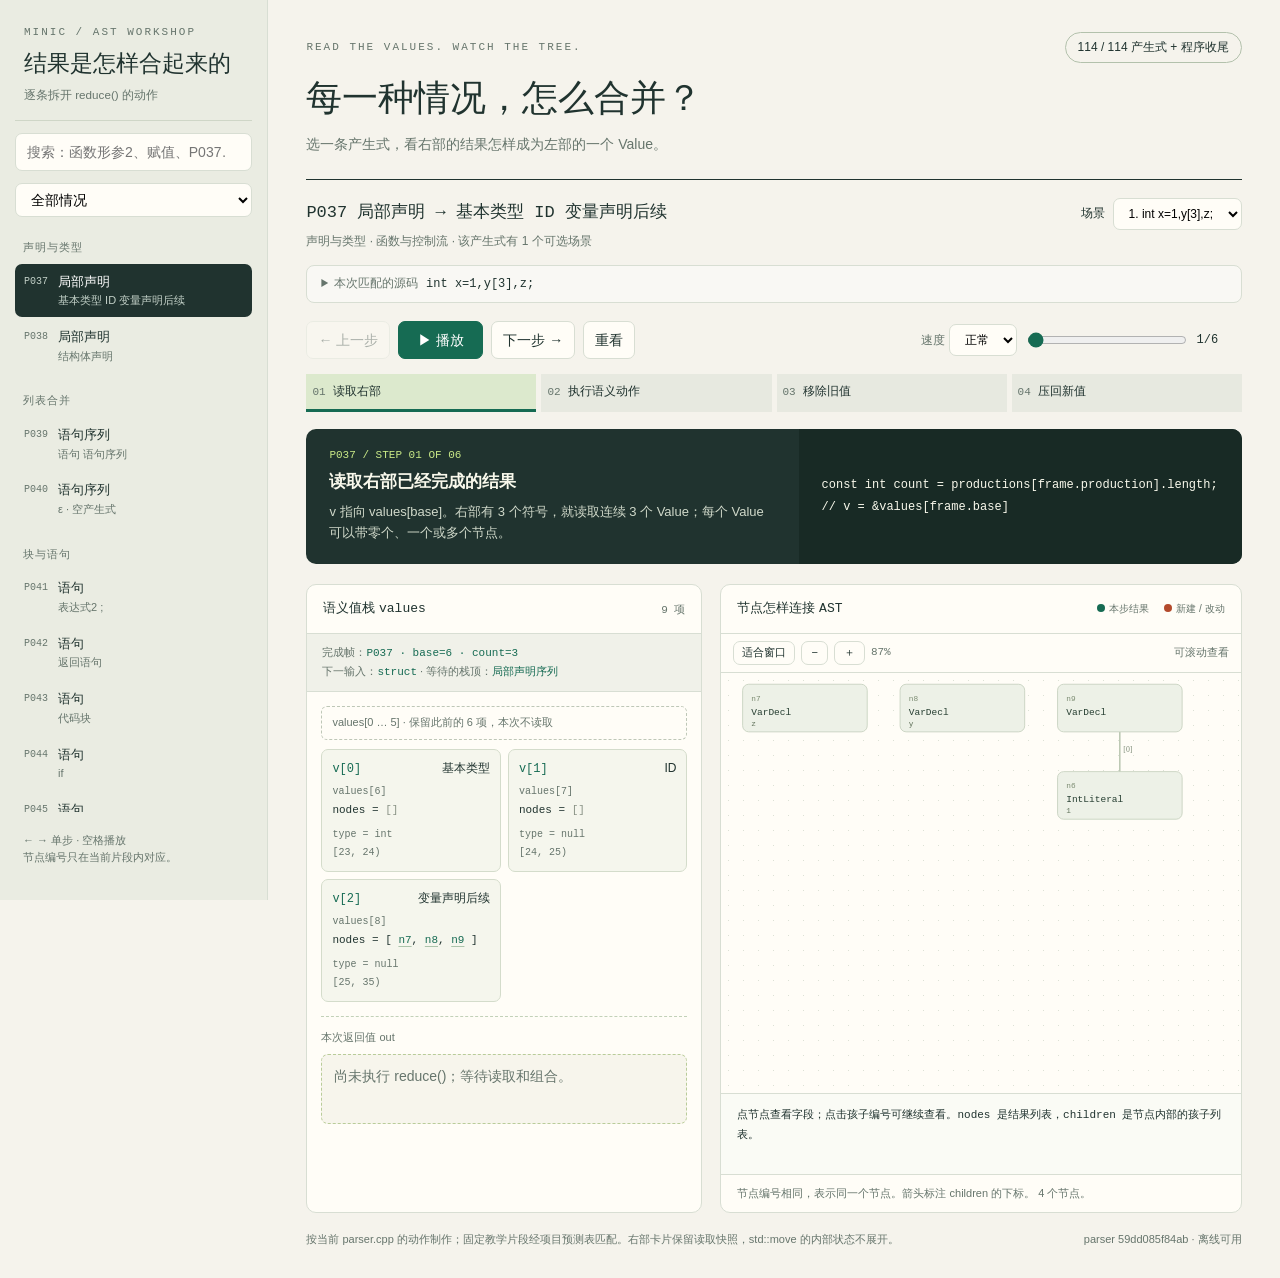
==== commit 5b509390: "feat(parser): 正式采用用户 MiniC 文法并同步预测表与教学资料" ====
--- a/docs/learning/reduce-actions.html
+++ b/docs/learning/reduce-actions.html
@@ -14,7 +14,7 @@
 <div class="app">
 <aside aria-label="产生式目录">
  <div class="brand"><div class="eyebrow">MINIC / AST WORKSHOP</div><strong>结果是怎样合起来的</strong><small>逐条拆开 reduce() 的动作</small></div>
- <input id="search" type="search" placeholder="搜索：形参续、赋值、P037…" aria-label="搜索产生式">
+ <input id="search" type="search" placeholder="搜索：函数形参2、赋值、P037…" aria-label="搜索产生式">
  <select id="category" aria-label="分类"><option value="全部">全部情况</option><option>列表合并</option><option>声明与类型</option><option>块与语句</option><option>表达式</option><option>程序收尾</option></select>
  <nav id="nav" aria-label="选择产生式"></nav>
  <div class="nav-footer">← → 单步 · 空格播放<br>节点编号只在当前片段内对应。</div>
@@ -39,7 +39,7 @@
  <div class="bottom-note"><span>按当前 parser.cpp 的动作制作；固定教学片段经项目预测表匹配。右部卡片保留读取快照，std::move 的内部状态不展开。</span><span id="snapshot"></span></div>
 </main>
 </div>
-<script id="reduce-data" type="application/json">{"groups":[{"pid":"P001","lhs":"程序","rhs":["外部声明","程序"],"category":"列表合并","scenes":[{"pid":"P001","lhs":"程序","rhs":["外部声明","程序"],"category":"列表合并","source":"声明与类型","snippet":"struct S { int x,y; char text[4]; struct T nested; };\nstruct S obj,items[2];\nint g=1,h=2,k;\nchar label[]=\"a\" \"b\";\nfloat z=1.5;\nstruct T {int a;} instance;","tokenStart":0,"pos":62,"base":0,"count":2,"inputs":[{"begin":0,"end":20,"type":null,"nodes":["n5"]},{"begin":20,"end":62,"type":null,"nodes":["n18","n19","n16","n14","n10","n11","n12","n6","n7"]}],"before":{"n5":{"id":"n5","kind":"StructDef","name":"S","children":["n2","n1","n3","n4"],"type":null,"begin":0,"end":20},"n2":{"id":"n2","kind":"MemberDecl","name":"x","children":[],"type":{"kind":"int"},"begin":3,"end":5},"n1":{"id":"n1","kind":"MemberDecl","name":"y","children":[],"type":{"kind":"int"},"begin":3,"end":8},"n3":{"id":"n3","kind":"MemberDecl","name":"text","children":[],"type":{"kind":"array","length":4,"base":{"kind":"char"}},"begin":8,"end":14},"n4":{"id":"n4","kind":"MemberDecl","name":"nested","children":[],"type":{"kind":"struct","name":"T"},"begin":14,"end":18},"n18":{"id":"n18","kind":"VarDecl","name":"instance","children":[],"type":{"kind":"struct","name":"T"},"begin":53,"end":62},"n19":{"id":"n19","kind":"StructDef","name":"T","children":["n17"],"type":null,"begin":53,"end":60},"n17":{"id":"n17","kind":"MemberDecl","name":"a","children":[],"type":{"kind":"int"},"begin":56,"end":59},"n16":{"id":"n16","kind":"VarDecl","name":"z","children":["n15"],"type":{"kind":"float"},"begin":48,"end":53},"n15":{"id":"n15","kind":"FloatLiteral","name":"1.5","children":[],"type":null,"begin":51,"end":52},"n14":{"id":"n14","kind":"VarDecl","name":"label","children":["n13"],"type":{"kind":"array","length":null,"base":{"kind":"char"}},"begin":40,"end":48},"n13":{"id":"n13","kind":"StringLiteral","name":"\"a\" \"b\"","children":[],"type":null,"begin":45,"end":47},"n10":{"id":"n10","kind":"VarDecl","name":"k","children":[],"type":{"kind":"int"},"begin":29,"end":40},"n11":{"id":"n11","kind":"VarDecl","name":"h","children":["n9"],"type":{"kind":"int"},"begin":29,"end":37},"n9":{"id":"n9","kind":"IntLiteral","name":"2","children":[],"type":null,"begin":36,"end":37},"n12":{"id":"n12","kind":"VarDecl","name":"g","children":["n8"],"type":{"kind":"int"},"begin":29,"end":33},"n8":{"id":"n8","kind":"IntLiteral","name":"1","children":[],"type":null,"begin":32,"end":33},"n6":{"id":"n6","kind":"VarDecl","name":"items","children":[],"type":{"kind":"array","length":2,"base":{"kind":"struct","name":"S"}},"begin":20,"end":29},"n7":{"id":"n7","kind":"VarDecl","name":"obj","children":[],"type":{"kind":"struct","name":"S"},"begin":20,"end":23}},"steps":[{"note":"先接过尾表，再把前项追加到末尾；列表按源码逆序保存，节点编号保持不变。","code":"out = sequence(v[0], v[1]);","out":{"begin":20,"end":62,"type":null,"nodes":["n18","n19","n16","n14","n10","n11","n12","n6","n7","n5"]},"working":null,"slot":"out","graph":{"n5":{"id":"n5","kind":"StructDef","name":"S","children":["n2","n1","n3","n4"],"type":null,"begin":0,"end":20},"n2":{"id":"n2","kind":"MemberDecl","name":"x","children":[],"type":{"kind":"int"},"begin":3,"end":5},"n1":{"id":"n1","kind":"MemberDecl","name":"y","children":[],"type":{"kind":"int"},"begin":3,"end":8},"n3":{"id":"n3","kind":"MemberDecl","name":"text","children":[],"type":{"kind":"array","length":4,"base":{"kind":"char"}},"begin":8,"end":14},"n4":{"id":"n4","kind":"MemberDecl","name":"nested","children":[],"type":{"kind":"struct","name":"T"},"begin":14,"end":18},"n18":{"id":"n18","kind":"VarDecl","name":"instance","children":[],"type":{"kind":"struct","name":"T"},"begin":53,"end":62},"n19":{"id":"n19","kind":"StructDef","name":"T","children":["n17"],"type":null,"begin":53,"end":60},"n17":{"id":"n17","kind":"MemberDecl","name":"a","children":[],"type":{"kind":"int"},"begin":56,"end":59},"n16":{"id":"n16","kind":"VarDecl","name":"z","children":["n15"],"type":{"kind":"float"},"begin":48,"end":53},"n15":{"id":"n15","kind":"FloatLiteral","name":"1.5","children":[],"type":null,"begin":51,"end":52},"n14":{"id":"n14","kind":"VarDecl","name":"label","children":["n13"],"type":{"kind":"array","length":null,"base":{"kind":"char"}},"begin":40,"end":48},"n13":{"id":"n13","kind":"StringLiteral","name":"\"a\" \"b\"","children":[],"type":null,"begin":45,"end":47},"n10":{"id":"n10","kind":"VarDecl","name":"k","children":[],"type":{"kind":"int"},"begin":29,"end":40},"n11":{"id":"n11","kind":"VarDecl","name":"h","children":["n9"],"type":{"kind":"int"},"begin":29,"end":37},"n9":{"id":"n9","kind":"IntLiteral","name":"2","children":[],"type":null,"begin":36,"end":37},"n12":{"id":"n12","kind":"VarDecl","name":"g","children":["n8"],"type":{"kind":"int"},"begin":29,"end":33},"n8":{"id":"n8","kind":"IntLiteral","name":"1","children":[],"type":null,"begin":32,"end":33},"n6":{"id":"n6","kind":"VarDecl","name":"items","children":[],"type":{"kind":"array","length":2,"base":{"kind":"struct","name":"S"}},"begin":20,"end":29},"n7":{"id":"n7","kind":"VarDecl","name":"obj","children":[],"type":{"kind":"struct","name":"S"},"begin":20,"end":23}}},{"note":"reduce() 返回后，run() 给结果填写完整 Token 区间 [begin, pos)。","code":"value.begin = begin; value.end = pos;","out":{"begin":0,"end":62,"type":null,"nodes":["n18","n19","n16","n14","n10","n11","n12","n6","n7","n5"]},"working":null,"slot":"out","graph":{"n5":{"id":"n5","kind":"StructDef","name":"S","children":["n2","n1","n3","n4"],"type":null,"begin":0,"end":20},"n2":{"id":"n2","kind":"MemberDecl","name":"x","children":[],"type":{"kind":"int"},"begin":3,"end":5},"n1":{"id":"n1","kind":"MemberDecl","name":"y","children":[],"type":{"kind":"int"},"begin":3,"end":8},"n3":{"id":"n3","kind":"MemberDecl","name":"text","children":[],"type":{"kind":"array","length":4,"base":{"kind":"char"}},"begin":8,"end":14},"n4":{"id":"n4","kind":"MemberDecl","name":"nested","children":[],"type":{"kind":"struct","name":"T"},"begin":14,"end":18},"n18":{"id":"n18","kind":"VarDecl","name":"instance","children":[],"type":{"kind":"struct","name":"T"},"begin":53,"end":62},"n19":{"id":"n19","kind":"StructDef","name":"T","children":["n17"],"type":null,"begin":53,"end":60},"n17":{"id":"n17","kind":"MemberDecl","name":"a","children":[],"type":{"kind":"int"},"begin":56,"end":59},"n16":{"id":"n16","kind":"VarDecl","name":"z","children":["n15"],"type":{"kind":"float"},"begin":48,"end":53},"n15":{"id":"n15","kind":"FloatLiteral","name":"1.5","children":[],"type":null,"begin":51,"end":52},"n14":{"id":"n14","kind":"VarDecl","name":"label","children":["n13"],"type":{"kind":"array","length":null,"base":{"kind":"char"}},"begin":40,"end":48},"n13":{"id":"n13","kind":"StringLiteral","name":"\"a\" \"b\"","children":[],"type":null,"begin":45,"end":47},"n10":{"id":"n10","kind":"VarDecl","name":"k","children":[],"type":{"kind":"int"},"begin":29,"end":40},"n11":{"id":"n11","kind":"VarDecl","name":"h","children":["n9"],"type":{"kind":"int"},"begin":29,"end":37},"n9":{"id":"n9","kind":"IntLiteral","name":"2","children":[],"type":null,"begin":36,"end":37},"n12":{"id":"n12","kind":"VarDecl","name":"g","children":["n8"],"type":{"kind":"int"},"begin":29,"end":33},"n8":{"id":"n8","kind":"IntLiteral","name":"1","children":[],"type":null,"begin":32,"end":33},"n6":{"id":"n6","kind":"VarDecl","name":"items","children":[],"type":{"kind":"array","length":2,"base":{"kind":"struct","name":"S"}},"begin":20,"end":29},"n7":{"id":"n7","kind":"VarDecl","name":"obj","children":[],"type":{"kind":"struct","name":"S"},"begin":20,"end":23}}}],"output":{"begin":0,"end":62,"type":null,"nodes":["n18","n19","n16","n14","n10","n11","n12","n6","n7","n5"]},"stack":["EOF"],"inputNext":"EOF"},{"pid":"P001","lhs":"程序","rhs":["外部声明","程序"],"category":"列表合并","source":"声明与类型","snippet":"struct S obj,items[2];\nint g=1,h=2,k;\nchar label[]=\"a\" \"b\";\nfloat z=1.5;\nstruct T {int a;} instance;","tokenStart":20,"pos":62,"base":1,"count":2,"inputs":[{"begin":20,"end":29,"type":null,"nodes":["n6","n7"]},{"begin":29,"end":62,"type":null,"nodes":["n18","n19","n16","n14","n10","n11","n12"]}],"before":{"n6":{"id":"n6","kind":"VarDecl","name":"items","children":[],"type":{"kind":"array","length":2,"base":{"kind":"struct","name":"S"}},"begin":20,"end":29},"n7":{"id":"n7","kind":"VarDecl","name":"obj","children":[],"type":{"kind":"struct","name":"S"},"begin":20,"end":23},"n18":{"id":"n18","kind":"VarDecl","name":"instance","children":[],"type":{"kind":"struct","name":"T"},"begin":53,"end":62},"n19":{"id":"n19","kind":"StructDef","name":"T","children":["n17"],"type":null,"begin":53,"end":60},"n17":{"id":"n17","kind":"MemberDecl","name":"a","children":[],"type":{"kind":"int"},"begin":56,"end":59},"n16":{"id":"n16","kind":"VarDecl","name":"z","children":["n15"],"type":{"kind":"float"},"begin":48,"end":53},"n15":{"id":"n15","kind":"FloatLiteral","name":"1.5","children":[],"type":null,"begin":51,"end":52},"n14":{"id":"n14","kind":"VarDecl","name":"label","children":["n13"],"type":{"kind":"array","length":null,"base":{"kind":"char"}},"begin":40,"end":48},"n13":{"id":"n13","kind":"StringLiteral","name":"\"a\" \"b\"","children":[],"type":null,"begin":45,"end":47},"n10":{"id":"n10","kind":"VarDecl","name":"k","children":[],"type":{"kind":"int"},"begin":29,"end":40},"n11":{"id":"n11","kind":"VarDecl","name":"h","children":["n9"],"type":{"kind":"int"},"begin":29,"end":37},"n9":{"id":"n9","kind":"IntLiteral","name":"2","children":[],"type":null,"begin":36,"end":37},"n12":{"id":"n12","kind":"VarDecl","name":"g","children":["n8"],"type":{"kind":"int"},"begin":29,"end":33},"n8":{"id":"n8","kind":"IntLiteral","name":"1","children":[],"type":null,"begin":32,"end":33}},"steps":[{"note":"先接过尾表，再把前项追加到末尾；列表按源码逆序保存，节点编号保持不变。","code":"out = sequence(v[0], v[1]);","out":{"begin":29,"end":62,"type":null,"nodes":["n18","n19","n16","n14","n10","n11","n12","n6","n7"]},"working":null,"slot":"out","graph":{"n6":{"id":"n6","kind":"VarDecl","name":"items","children":[],"type":{"kind":"array","length":2,"base":{"kind":"struct","name":"S"}},"begin":20,"end":29},"n7":{"id":"n7","kind":"VarDecl","name":"obj","children":[],"type":{"kind":"struct","name":"S"},"begin":20,"end":23},"n18":{"id":"n18","kind":"VarDecl","name":"instance","children":[],"type":{"kind":"struct","name":"T"},"begin":53,"end":62},"n19":{"id":"n19","kind":"StructDef","name":"T","children":["n17"],"type":null,"begin":53,"end":60},"n17":{"id":"n17","kind":"MemberDecl","name":"a","children":[],"type":{"kind":"int"},"begin":56,"end":59},"n16":{"id":"n16","kind":"VarDecl","name":"z","children":["n15"],"type":{"kind":"float"},"begin":48,"end":53},"n15":{"id":"n15","kind":"FloatLiteral","name":"1.5","children":[],"type":null,"begin":51,"end":52},"n14":{"id":"n14","kind":"VarDecl","name":"label","children":["n13"],"type":{"kind":"array","length":null,"base":{"kind":"char"}},"begin":40,"end":48},"n13":{"id":"n13","kind":"StringLiteral","name":"\"a\" \"b\"","children":[],"type":null,"begin":45,"end":47},"n10":{"id":"n10","kind":"VarDecl","name":"k","children":[],"type":{"kind":"int"},"begin":29,"end":40},"n11":{"id":"n11","kind":"VarDecl","name":"h","children":["n9"],"type":{"kind":"int"},"begin":29,"end":37},"n9":{"id":"n9","kind":"IntLiteral","name":"2","children":[],"type":null,"begin":36,"end":37},"n12":{"id":"n12","kind":"VarDecl","name":"g","children":["n8"],"type":{"kind":"int"},"begin":29,"end":33},"n8":{"id":"n8","kind":"IntLiteral","name":"1","children":[],"type":null,"begin":32,"end":33}}},{"note":"reduce() 返回后，run() 给结果填写完整 Token 区间 [begin, pos)。","code":"value.begin = begin; value.end = pos;","out":{"begin":20,"end":62,"type":null,"nodes":["n18","n19","n16","n14","n10","n11","n12","n6","n7"]},"working":null,"slot":"out","graph":{"n6":{"id":"n6","kind":"VarDecl","name":"items","children":[],"type":{"kind":"array","length":2,"base":{"kind":"struct","name":"S"}},"begin":20,"end":29},"n7":{"id":"n7","kind":"VarDecl","name":"obj","children":[],"type":{"kind":"struct","name":"S"},"begin":20,"end":23},"n18":{"id":"n18","kind":"VarDecl","name":"instance","children":[],"type":{"kind":"struct","name":"T"},"begin":53,"end":62},"n19":{"id":"n19","kind":"StructDef","name":"T","children":["n17"],"type":null,"begin":53,"end":60},"n17":{"id":"n17","kind":"MemberDecl","name":"a","children":[],"type":{"kind":"int"},"begin":56,"end":59},"n16":{"id":"n16","kind":"VarDecl","name":"z","children":["n15"],"type":{"kind":"float"},"begin":48,"end":53},"n15":{"id":"n15","kind":"FloatLiteral","name":"1.5","children":[],"type":null,"begin":51,"end":52},"n14":{"id":"n14","kind":"VarDecl","name":"label","children":["n13"],"type":{"kind":"array","length":null,"base":{"kind":"char"}},"begin":40,"end":48},"n13":{"id":"n13","kind":"StringLiteral","name":"\"a\" \"b\"","children":[],"type":null,"begin":45,"end":47},"n10":{"id":"n10","kind":"VarDecl","name":"k","children":[],"type":{"kind":"int"},"begin":29,"end":40},"n11":{"id":"n11","kind":"VarDecl","name":"h","children":["n9"],"type":{"kind":"int"},"begin":29,"end":37},"n9":{"id":"n9","kind":"IntLiteral","name":"2","children":[],"type":null,"begin":36,"end":37},"n12":{"id":"n12","kind":"VarDecl","name":"g","children":["n8"],"type":{"kind":"int"},"begin":29,"end":33},"n8":{"id":"n8","kind":"IntLiteral","name":"1","children":[],"type":null,"begin":32,"end":33}}}],"output":{"begin":20,"end":62,"type":null,"nodes":["n18","n19","n16","n14","n10","n11","n12","n6","n7"]},"stack":["EOF","完成 P001"],"inputNext":"EOF"},{"pid":"P001","lhs":"程序","rhs":["外部声明","程序"],"category":"列表合并","source":"声明与类型","snippet":"int g=1,h=2,k;\nchar label[]=\"a\" \"b\";\nfloat z=1.5;\nstruct T {int a;} instance;","tokenStart":29,"pos":62,"base":2,"count":2,"inputs":[{"begin":29,"end":40,"type":null,"nodes":["n10","n11","n12"]},{"begin":40,"end":62,"type":null,"nodes":["n18","n19","n16","n14"]}],"before":{"n10":{"id":"n10","kind":"VarDecl","name":"k","children":[],"type":{"kind":"int"},"begin":29,"end":40},"n11":{"id":"n11","kind":"VarDecl","name":"h","children":["n9"],"type":{"kind":"int"},"begin":29,"end":37},"n9":{"id":"n9","kind":"IntLiteral","name":"2","children":[],"type":null,"begin":36,"end":37},"n12":{"id":"n12","kind":"VarDecl","name":"g","children":["n8"],"type":{"kind":"int"},"begin":29,"end":33},"n8":{"id":"n8","kind":"IntLiteral","name":"1","children":[],"type":null,"begin":32,"end":33},"n18":{"id":"n18","kind":"VarDecl","name":"instance","children":[],"type":{"kind":"struct","name":"T"},"begin":53,"end":62},"n19":{"id":"n19","kind":"StructDef","name":"T","children":["n17"],"type":null,"begin":53,"end":60},"n17":{"id":"n17","kind":"MemberDecl","name":"a","children":[],"type":{"kind":"int"},"begin":56,"end":59},"n16":{"id":"n16","kind":"VarDecl","name":"z","children":["n15"],"type":{"kind":"float"},"begin":48,"end":53},"n15":{"id":"n15","kind":"FloatLiteral","name":"1.5","children":[],"type":null,"begin":51,"end":52},"n14":{"id":"n14","kind":"VarDecl","name":"label","children":["n13"],"type":{"kind":"array","length":null,"base":{"kind":"char"}},"begin":40,"end":48},"n13":{"id":"n13","kind":"StringLiteral","name":"\"a\" \"b\"","children":[],"type":null,"begin":45,"end":47}},"steps":[{"note":"先接过尾表，再把前项追加到末尾；列表按源码逆序保存，节点编号保持不变。","code":"out = sequence(v[0], v[1]);","out":{"begin":40,"end":62,"type":null,"nodes":["n18","n19","n16","n14","n10","n11","n12"]},"working":null,"slot":"out","graph":{"n10":{"id":"n10","kind":"VarDecl","name":"k","children":[],"type":{"kind":"int"},"begin":29,"end":40},"n11":{"id":"n11","kind":"VarDecl","name":"h","children":["n9"],"type":{"kind":"int"},"begin":29,"end":37},"n9":{"id":"n9","kind":"IntLiteral","name":"2","children":[],"type":null,"begin":36,"end":37},"n12":{"id":"n12","kind":"VarDecl","name":"g","children":["n8"],"type":{"kind":"int"},"begin":29,"end":33},"n8":{"id":"n8","kind":"IntLiteral","name":"1","children":[],"type":null,"begin":32,"end":33},"n18":{"id":"n18","kind":"VarDecl","name":"instance","children":[],"type":{"kind":"struct","name":"T"},"begin":53,"end":62},"n19":{"id":"n19","kind":"StructDef","name":"T","children":["n17"],"type":null,"begin":53,"end":60},"n17":{"id":"n17","kind":"MemberDecl","name":"a","children":[],"type":{"kind":"int"},"begin":56,"end":59},"n16":{"id":"n16","kind":"VarDecl","name":"z","children":["n15"],"type":{"kind":"float"},"begin":48,"end":53},"n15":{"id":"n15","kind":"FloatLiteral","name":"1.5","children":[],"type":null,"begin":51,"end":52},"n14":{"id":"n14","kind":"VarDecl","name":"label","children":["n13"],"type":{"kind":"array","length":null,"base":{"kind":"char"}},"begin":40,"end":48},"n13":{"id":"n13","kind":"StringLiteral","name":"\"a\" \"b\"","children":[],"type":null,"begin":45,"end":47}}},{"note":"reduce() 返回后，run() 给结果填写完整 Token 区间 [begin, pos)。","code":"value.begin = begin; value.end = pos;","out":{"begin":29,"end":62,"type":null,"nodes":["n18","n19","n16","n14","n10","n11","n12"]},"working":null,"slot":"out","graph":{"n10":{"id":"n10","kind":"VarDecl","name":"k","children":[],"type":{"kind":"int"},"begin":29,"end":40},"n11":{"id":"n11","kind":"VarDecl","name":"h","children":["n9"],"type":{"kind":"int"},"begin":29,"end":37},"n9":{"id":"n9","kind":"IntLiteral","name":"2","children":[],"type":null,"begin":36,"end":37},"n12":{"id":"n12","kind":"VarDecl","name":"g","children":["n8"],"type":{"kind":"int"},"begin":29,"end":33},"n8":{"id":"n8","kind":"IntLiteral","name":"1","children":[],"type":null,"begin":32,"end":33},"n18":{"id":"n18","kind":"VarDecl","name":"instance","children":[],"type":{"kind":"struct","name":"T"},"begin":53,"end":62},"n19":{"id":"n19","kind":"StructDef","name":"T","children":["n17"],"type":null,"begin":53,"end":60},"n17":{"id":"n17","kind":"MemberDecl","name":"a","children":[],"type":{"kind":"int"},"begin":56,"end":59},"n16":{"id":"n16","kind":"VarDecl","name":"z","children":["n15"],"type":{"kind":"float"},"begin":48,"end":53},"n15":{"id":"n15","kind":"FloatLiteral","name":"1.5","children":[],"type":null,"begin":51,"end":52},"n14":{"id":"n14","kind":"VarDecl","name":"label","children":["n13"],"type":{"kind":"array","length":null,"base":{"kind":"char"}},"begin":40,"end":48},"n13":{"id":"n13","kind":"StringLiteral","name":"\"a\" \"b\"","children":[],"type":null,"begin":45,"end":47}}}],"output":{"begin":29,"end":62,"type":null,"nodes":["n18","n19","n16","n14","n10","n11","n12"]},"stack":["EOF","完成 P001","完成 P001"],"inputNext":"EOF"},{"pid":"P001","lhs":"程序","rhs":["外部声明","程序"],"category":"列表合并","source":"函数与控制流","snippet":"int f(int a,float b,char c,struct S s[]) {\n int x=1,y[3],z;\n struct S local;\n struct U { int p; } u;\n ;\n {}\n if(a) {break;} else {continue;}\n if(a) {}\n while(a) {break;}\n for(x=0; x<2; x=x+1) {continue;}\n for(;;) {}\n f(a,b,c,s);\n noop();\n return (x);\n}\nvoid noop(void) {return;}\nint empty() {return 0;}","tokenStart":0,"pos":140,"base":0,"count":2,"inputs":[{"begin":0,"end":122,"type":null,"nodes":["n60"]},{"begin":122,"end":140,"type":null,"nodes":["n67","n63"]}],"before":{"n60":{"id":"n60","kind":"FunctionDef","name":"f","children":["n1","n2","n3","n4","n59"],"type":{"kind":"function","base":{"kind":"int"},"params":[{"kind":"int"},{"kind":"float"},{"kind":"char"},{"kind":"array","length":null,"base":{"kind":"struct","name":"S"}}]},"begin":0,"end":122},"n1":{"id":"n1","kind":"ParamDecl","name":"a","children":[],"type":{"kind":"int"},"begin":3,"end":5},"n2":{"id":"n2","kind":"ParamDecl","name":"b","children":[],"type":{"kind":"float"},"begin":6,"end":8},"n3":{"id":"n3","kind":"ParamDecl","name":"c","children":[],"type":{"kind":"char"},"begin":9,"end":11},"n4":{"id":"n4","kind":"ParamDecl","name":"s","children":[],"type":{"kind":"array","length":null,"base":{"kind":"struct","name":"S"}},"begin":12,"end":17},"n59":{"id":"n59","kind":"Block","name":"","children":["n8","n7","n6","n9","n12","n11","n13","n14","n20","n23","n27","n41","n46","n53","n56","n58"],"type":null,"begin":18,"end":122},"n8":{"id":"n8","kind":"VarDecl","name":"x","children":["n5"],"type":{"kind":"int"},"begin":19,"end":23},"n5":{"id":"n5","kind":"IntLiteral","name":"1","children":[],"type":null,"begin":22,"end":23},"n7":{"id":"n7","kind":"VarDecl","name":"y","children":[],"type":{"kind":"array","length":3,"base":{"kind":"int"}},"begin":19,"end":28},"n6":{"id":"n6","kind":"VarDecl","name":"z","children":[],"type":{"kind":"int"},"begin":19,"end":31},"n9":{"id":"n9","kind":"VarDecl","name":"local","children":[],"type":{"kind":"struct","name":"S"},"begin":31,"end":35},"n12":{"id":"n12","kind":"StructDef","name":"U","children":["n10"],"type":null,"begin":35,"end":42},"n10":{"id":"n10","kind":"MemberDecl","name":"p","children":[],"type":{"kind":"int"},"begin":38,"end":41},"n11":{"id":"n11","kind":"VarDecl","name":"u","children":[],"type":{"kind":"struct","name":"U"},"begin":35,"end":44},"n13":{"id":"n13","kind":"Empty","name":"","children":[],"type":null,"begin":44,"end":45},"n14":{"id":"n14","kind":"Block","name":"","children":[],"type":null,"begin":45,"end":47},"n20":{"id":"n20","kind":"If","name":"","children":["n15","n17","n19"],"type":null,"begin":47,"end":60},"n15":{"id":"n15","kind":"Identifier","name":"a","children":[],"type":null,"begin":49,"end":50},"n17":{"id":"n17","kind":"Block","name":"","children":["n16"],"type":null,"begin":51,"end":55},"n16":{"id":"n16","kind":"Break","name":"","children":[],"type":null,"begin":52,"end":54},"n19":{"id":"n19","kind":"Block","name":"","children":["n18"],"type":null,"begin":56,"end":60},"n18":{"id":"n18","kind":"Continue","name":"","children":[],"type":null,"begin":57,"end":59},"n23":{"id":"n23","kind":"If","name":"","children":["n21","n22"],"type":null,"begin":60,"end":66},"n21":{"id":"n21","kind":"Identifier","name":"a","children":[],"type":null,"begin":62,"end":63},"n22":{"id":"n22","kind":"Block","name":"","children":[],"type":null,"begin":64,"end":66},"n27":{"id":"n27","kind":"While","name":"","children":["n24","n26"],"type":null,"begin":66,"end":74},"n24":{"id":"n24","kind":"Identifier","name":"a","children":[],"type":null,"begin":68,"end":69},"n26":{"id":"n26","kind":"Block","name":"","children":["n25"],"type":null,"begin":70,"end":74},"n25":{"id":"n25","kind":"Break","name":"","children":[],"type":null,"begin":71,"end":73},"n41":{"id":"n41","kind":"For","name":"","children":["n30","n33","n38","n40"],"type":null,"begin":74,"end":94},"n30":{"id":"n30","kind":"Assign","name":"=","children":["n28","n29"],"type":null,"begin":76,"end":79},"n28":{"id":"n28","kind":"Identifier","name":"x","children":[],"type":null,"begin":76,"end":77},"n29":{"id":"n29","kind":"IntLiteral","name":"0","children":[],"type":null,"begin":78,"end":79},"n33":{"id":"n33","kind":"BinaryOp","name":"<","children":["n31","n32"],"type":null,"begin":80,"end":83},"n31":{"id":"n31","kind":"Identifier","name":"x","children":[],"type":null,"begin":80,"end":81},"n32":{"id":"n32","kind":"IntLiteral","name":"2","children":[],"type":null,"begin":82,"end":83},"n38":{"id":"n38","kind":"Assign","name":"=","children":["n34","n37"],"type":null,"begin":84,"end":89},"n34":{"id":"n34","kind":"Identifier","name":"x","children":[],"type":null,"begin":84,"end":85},"n37":{"id":"n37","kind":"BinaryOp","name":"+","children":["n35","n36"],"type":null,"begin":86,"end":89},"n35":{"id":"n35","kind":"Identifier","name":"x","children":[],"type":null,"begin":86,"end":87},"n36":{"id":"n36","kind":"IntLiteral","name":"1","children":[],"type":null,"begin":88,"end":89},"n40":{"id":"n40","kind":"Block","name":"","children":["n39"],"type":null,"begin":90,"end":94},"n39":{"id":"n39","kind":"Continue","name":"","children":[],"type":null,"begin":91,"end":93},"n46":{"id":"n46","kind":"For","name":"","children":["n43","n44","n45","n42"],"type":null,"begin":94,"end":101},"n43":{"id":"n43","kind":"Empty","name":"","children":[],"type":null,"begin":96,"end":97},"n44":{"id":"n44","kind":"Empty","name":"","children":[],"type":null,"begin":97,"end":98},"n45":{"id":"n45","kind":"Empty","name":"","children":[],"type":null,"begin":98,"end":99},"n42":{"id":"n42","kind":"Block","name":"","children":[],"type":null,"begin":99,"end":101},"n53":{"id":"n53","kind":"ExprStmt","name":"","children":["n52"],"type":null,"begin":101,"end":112},"n52":{"id":"n52","kind":"Call","name":"f","children":["n47","n48","n49","n50","n51"],"type":null,"begin":101,"end":111},"n47":{"id":"n47","kind":"Identifier","name":"f","children":[],"type":null,"begin":101,"end":102},"n48":{"id":"n48","kind":"Identifier","name":"a","children":[],"type":null,"begin":103,"end":104},"n49":{"id":"n49","kind":"Identifier","name":"b","children":[],"type":null,"begin":105,"end":106},"n50":{"id":"n50","kind":"Identifier","name":"c","children":[],"type":null,"begin":107,"end":108},"n51":{"id":"n51","kind":"Identifier","name":"s","children":[],"type":null,"begin":109,"end":110},"n56":{"id":"n56","kind":"ExprStmt","name":"","children":["n55"],"type":null,"begin":112,"end":116},"n55":{"id":"n55","kind":"Call","name":"noop","children":["n54"],"type":null,"begin":112,"end":115},"n54":{"id":"n54","kind":"Identifier","name":"noop","children":[],"type":null,"begin":112,"end":113},"n58":{"id":"n58","kind":"Return","name":"","children":["n57"],"type":null,"begin":116,"end":121},"n57":{"id":"n57","kind":"Identifier","name":"x","children":[],"type":null,"begin":117,"end":120},"n67":{"id":"n67","kind":"FunctionDef","name":"empty","children":["n66"],"type":{"kind":"function","base":{"kind":"int"},"params":[]},"begin":131,"end":140},"n66":{"id":"n66","kind":"Block","name":"","children":["n65"],"type":null,"begin":135,"end":140},"n65":{"id":"n65","kind":"Return","name":"","children":["n64"],"type":null,"begin":136,"end":139},"n64":{"id":"n64","kind":"IntLiteral","name":"0","children":[],"type":null,"begin":137,"end":138},"n63":{"id":"n63","kind":"FunctionDef","name":"noop","children":["n62"],"type":{"kind":"function","base":{"kind":"void"},"params":[]},"begin":122,"end":131},"n62":{"id":"n62","kind":"Block","name":"","children":["n61"],"type":null,"begin":127,"end":131},"n61":{"id":"n61","kind":"Return","name":"","children":[],"type":null,"begin":128,"end":130}},"steps":[{"note":"先接过尾表，再把前项追加到末尾；列表按源码逆序保存，节点编号保持不变。","code":"out = sequence(v[0], v[1]);","out":{"begin":122,"end":140,"type":null,"nodes":["n67","n63","n60"]},"working":null,"slot":"out","graph":{"n60":{"id":"n60","kind":"FunctionDef","name":"f","children":["n1","n2","n3","n4","n59"],"type":{"kind":"function","base":{"kind":"int"},"params":[{"kind":"int"},{"kind":"float"},{"kind":"char"},{"kind":"array","length":null,"base":{"kind":"struct","name":"S"}}]},"begin":0,"end":122},"n1":{"id":"n1","kind":"ParamDecl","name":"a","children":[],"type":{"kind":"int"},"begin":3,"end":5},"n2":{"id":"n2","kind":"ParamDecl","name":"b","children":[],"type":{"kind":"float"},"begin":6,"end":8},"n3":{"id":"n3","kind":"ParamDecl","name":"c","children":[],"type":{"kind":"char"},"begin":9,"end":11},"n4":{"id":"n4","kind":"ParamDecl","name":"s","children":[],"type":{"kind":"array","length":null,"base":{"kind":"struct","name":"S"}},"begin":12,"end":17},"n59":{"id":"n59","kind":"Block","name":"","children":["n8","n7","n6","n9","n12","n11","n13","n14","n20","n23","n27","n41","n46","n53","n56","n58"],"type":null,"begin":18,"end":122},"n8":{"id":"n8","kind":"VarDecl","name":"x","children":["n5"],"type":{"kind":"int"},"begin":19,"end":23},"n5":{"id":"n5","kind":"IntLiteral","name":"1","children":[],"type":null,"begin":22,"end":23},"n7":{"id":"n7","kind":"VarDecl","name":"y","children":[],"type":{"kind":"array","length":3,"base":{"kind":"int"}},"begin":19,"end":28},"n6":{"id":"n6","kind":"VarDecl","name":"z","children":[],"type":{"kind":"int"},"begin":19,"end":31},"n9":{"id":"n9","kind":"VarDecl","name":"local","children":[],"type":{"kind":"struct","name":"S"},"begin":31,"end":35},"n12":{"id":"n12","kind":"StructDef","name":"U","children":["n10"],"type":null,"begin":35,"end":42},"n10":{"id":"n10","kind":"MemberDecl","name":"p","children":[],"type":{"kind":"int"},"begin":38,"end":41},"n11":{"id":"n11","kind":"VarDecl","name":"u","children":[],"type":{"kind":"struct","name":"U"},"begin":35,"end":44},"n13":{"id":"n13","kind":"Empty","name":"","children":[],"type":null,"begin":44,"end":45},"n14":{"id":"n14","kind":"Block","name":"","children":[],"type":null,"begin":45,"end":47},"n20":{"id":"n20","kind":"If","name":"","children":["n15","n17","n19"],"type":null,"begin":47,"end":60},"n15":{"id":"n15","kind":"Identifier","name":"a","children":[],"type":null,"begin":49,"end":50},"n17":{"id":"n17","kind":"Block","name":"","children":["n16"],"type":null,"begin":51,"end":55},"n16":{"id":"n16","kind":"Break","name":"","children":[],"type":null,"begin":52,"end":54},"n19":{"id":"n19","kind":"Block","name":"","children":["n18"],"type":null,"begin":56,"end":60},"n18":{"id":"n18","kind":"Continue","name":"","children":[],"type":null,"begin":57,"end":59},"n23":{"id":"n23","kind":"If","name":"","children":["n21","n22"],"type":null,"begin":60,"end":66},"n21":{"id":"n21","kind":"Identifier","name":"a","children":[],"type":null,"begin":62,"end":63},"n22":{"id":"n22","kind":"Block","name":"","children":[],"type":null,"begin":64,"end":66},"n27":{"id":"n27","kind":"While","name":"","children":["n24","n26"],"type":null,"begin":66,"end":74},"n24":{"id":"n24","kind":"Identifier","name":"a","children":[],"type":null,"begin":68,"end":69},"n26":{"id":"n26","kind":"Block","name":"","children":["n25"],"type":null,"begin":70,"end":74},"n25":{"id":"n25","kind":"Break","name":"","children":[],"type":null,"begin":71,"end":73},"n41":{"id":"n41","kind":"For","name":"","children":["n30","n33","n38","n40"],"type":null,"begin":74,"end":94},"n30":{"id":"n30","kind":"Assign","name":"=","children":["n28","n29"],"type":null,"begin":76,"end":79},"n28":{"id":"n28","kind":"Identifier","name":"x","children":[],"type":null,"begin":76,"end":77},"n29":{"id":"n29","kind":"IntLiteral","name":"0","children":[],"type":null,"begin":78,"end":79},"n33":{"id":"n33","kind":"BinaryOp","name":"<","children":["n31","n32"],"type":null,"begin":80,"end":83},"n31":{"id":"n31","kind":"Identifier","name":"x","children":[],"type":null,"begin":80,"end":81},"n32":{"id":"n32","kind":"IntLiteral","name":"2","children":[],"type":null,"begin":82,"end":83},"n38":{"id":"n38","kind":"Assign","name":"=","children":["n34","n37"],"type":null,"begin":84,"end":89},"n34":{"id":"n34","kind":"Identifier","name":"x","children":[],"type":null,"begin":84,"end":85},"n37":{"id":"n37","kind":"BinaryOp","name":"+","children":["n35","n36"],"type":null,"begin":86,"end":89},"n35":{"id":"n35","kind":"Identifier","name":"x","children":[],"type":null,"begin":86,"end":87},"n36":{"id":"n36","kind":"IntLiteral","name":"1","children":[],"type":null,"begin":88,"end":89},"n40":{"id":"n40","kind":"Block","name":"","children":["n39"],"type":null,"begin":90,"end":94},"n39":{"id":"n39","kind":"Continue","name":"","children":[],"type":null,"begin":91,"end":93},"n46":{"id":"n46","kind":"For","name":"","children":["n43","n44","n45","n42"],"type":null,"begin":94,"end":101},"n43":{"id":"n43","kind":"Empty","name":"","children":[],"type":null,"begin":96,"end":97},"n44":{"id":"n44","kind":"Empty","name":"","children":[],"type":null,"begin":97,"end":98},"n45":{"id":"n45","kind":"Empty","name":"","children":[],"type":null,"begin":98,"end":99},"n42":{"id":"n42","kind":"Block","name":"","children":[],"type":null,"begin":99,"end":101},"n53":{"id":"n53","kind":"ExprStmt","name":"","children":["n52"],"type":null,"begin":101,"end":112},"n52":{"id":"n52","kind":"Call","name":"f","children":["n47","n48","n49","n50","n51"],"type":null,"begin":101,"end":111},"n47":{"id":"n47","kind":"Identifier","name":"f","children":[],"type":null,"begin":101,"end":102},"n48":{"id":"n48","kind":"Identifier","name":"a","children":[],"type":null,"begin":103,"end":104},"n49":{"id":"n49","kind":"Identifier","name":"b","children":[],"type":null,"begin":105,"end":106},"n50":{"id":"n50","kind":"Identifier","name":"c","children":[],"type":null,"begin":107,"end":108},"n51":{"id":"n51","kind":"Identifier","name":"s","children":[],"type":null,"begin":109,"end":110},"n56":{"id":"n56","kind":"ExprStmt","name":"","children":["n55"],"type":null,"begin":112,"end":116},"n55":{"id":"n55","kind":"Call","name":"noop","children":["n54"],"type":null,"begin":112,"end":115},"n54":{"id":"n54","kind":"Identifier","name":"noop","children":[],"type":null,"begin":112,"end":113},"n58":{"id":"n58","kind":"Return","name":"","children":["n57"],"type":null,"begin":116,"end":121},"n57":{"id":"n57","kind":"Identifier","name":"x","children":[],"type":null,"begin":117,"end":120},"n67":{"id":"n67","kind":"FunctionDef","name":"empty","children":["n66"],"type":{"kind":"function","base":{"kind":"int"},"params":[]},"begin":131,"end":140},"n66":{"id":"n66","kind":"Block","name":"","children":["n65"],"type":null,"begin":135,"end":140},"n65":{"id":"n65","kind":"Return","name":"","children":["n64"],"type":null,"begin":136,"end":139},"n64":{"id":"n64","kind":"IntLiteral","name":"0","children":[],"type":null,"begin":137,"end":138},"n63":{"id":"n63","kind":"FunctionDef","name":"noop","children":["n62"],"type":{"kind":"function","base":{"kind":"void"},"params":[]},"begin":122,"end":131},"n62":{"id":"n62","kind":"Block","name":"","children":["n61"],"type":null,"begin":127,"end":131},"n61":{"id":"n61","kind":"Return","name":"","children":[],"type":null,"begin":128,"end":130}}},{"note":"reduce() 返回后，run() 给结果填写完整 Token 区间 [begin, pos)。","code":"value.begin = begin; value.end = pos;","out":{"begin":0,"end":140,"type":null,"nodes":["n67","n63","n60"]},"working":null,"slot":"out","graph":{"n60":{"id":"n60","kind":"FunctionDef","name":"f","children":["n1","n2","n3","n4","n59"],"type":{"kind":"function","base":{"kind":"int"},"params":[{"kind":"int"},{"kind":"float"},{"kind":"char"},{"kind":"array","length":null,"base":{"kind":"struct","name":"S"}}]},"begin":0,"end":122},"n1":{"id":"n1","kind":"ParamDecl","name":"a","children":[],"type":{"kind":"int"},"begin":3,"end":5},"n2":{"id":"n2","kind":"ParamDecl","name":"b","children":[],"type":{"kind":"float"},"begin":6,"end":8},"n3":{"id":"n3","kind":"ParamDecl","name":"c","children":[],"type":{"kind":"char"},"begin":9,"end":11},"n4":{"id":"n4","kind":"ParamDecl","name":"s","children":[],"type":{"kind":"array","length":null,"base":{"kind":"struct","name":"S"}},"begin":12,"end":17},"n59":{"id":"n59","kind":"Block","name":"","children":["n8","n7","n6","n9","n12","n11","n13","n14","n20","n23","n27","n41","n46","n53","n56","n58"],"type":null,"begin":18,"end":122},"n8":{"id":"n8","kind":"VarDecl","name":"x","children":["n5"],"type":{"kind":"int"},"begin":19,"end":23},"n5":{"id":"n5","kind":"IntLiteral","name":"1","children":[],"type":null,"begin":22,"end":23},"n7":{"id":"n7","kind":"VarDecl","name":"y","children":[],"type":{"kind":"array","length":3,"base":{"kind":"int"}},"begin":19,"end":28},"n6":{"id":"n6","kind":"VarDecl","name":"z","children":[],"type":{"kind":"int"},"begin":19,"end":31},"n9":{"id":"n9","kind":"VarDecl","name":"local","children":[],"type":{"kind":"struct","name":"S"},"begin":31,"end":35},"n12":{"id":"n12","kind":"StructDef","name":"U","children":["n10"],"type":null,"begin":35,"end":42},"n10":{"id":"n10","kind":"MemberDecl","name":"p","children":[],"type":{"kind":"int"},"begin":38,"end":41},"n11":{"id":"n11","kind":"VarDecl","name":"u","children":[],"type":{"kind":"struct","name":"U"},"begin":35,"end":44},"n13":{"id":"n13","kind":"Empty","name":"","children":[],"type":null,"begin":44,"end":45},"n14":{"id":"n14","kind":"Block","name":"","children":[],"type":null,"begin":45,"end":47},"n20":{"id":"n20","kind":"If","name":"","children":["n15","n17","n19"],"type":null,"begin":47,"end":60},"n15":{"id":"n15","kind":"Identifier","name":"a","children":[],"type":null,"begin":49,"end":50},"n17":{"id":"n17","kind":"Block","name":"","children":["n16"],"type":null,"begin":51,"end":55},"n16":{"id":"n16","kind":"Break","name":"","children":[],"type":null,"begin":52,"end":54},"n19":{"id":"n19","kind":"Block","name":"","children":["n18"],"type":null,"begin":56,"end":60},"n18":{"id":"n18","kind":"Continue","name":"","children":[],"type":null,"begin":57,"end":59},"n23":{"id":"n23","kind":"If","name":"","children":["n21","n22"],"type":null,"begin":60,"end":66},"n21":{"id":"n21","kind":"Identifier","name":"a","children":[],"type":null,"begin":62,"end":63},"n22":{"id":"n22","kind":"Block","name":"","children":[],"type":null,"begin":64,"end":66},"n27":{"id":"n27","kind":"While","name":"","children":["n24","n26"],"type":null,"begin":66,"end":74},"n24":{"id":"n24","kind":"Identifier","name":"a","children":[],"type":null,"begin":68,"end":69},"n26":{"id":"n26","kind":"Block","name":"","children":["n25"],"type":null,"begin":70,"end":74},"n25":{"id":"n25","kind":"Break","name":"","children":[],"type":null,"begin":71,"end":73},"n41":{"id":"n41","kind":"For","name":"","children":["n30","n33","n38","n40"],"type":null,"begin":74,"end":94},"n30":{"id":"n30","kind":"Assign","name":"=","children":["n28","n29"],"type":null,"begin":76,"end":79},"n28":{"id":"n28","kind":"Identifier","name":"x","children":[],"type":null,"begin":76,"end":77},"n29":{"id":"n29","kind":"IntLiteral","name":"0","children":[],"type":null,"begin":78,"end":79},"n33":{"id":"n33","kind":"BinaryOp","name":"<","children":["n31","n32"],"type":null,"begin":80,"end":83},"n31":{"id":"n31","kind":"Identifier","name":"x","children":[],"type":null,"begin":80,"end":81},"n32":{"id":"n32","kind":"IntLiteral","name":"2","children":[],"type":null,"begin":82,"end":83},"n38":{"id":"n38","kind":"Assign","name":"=","children":["n34","n37"],"type":null,"begin":84,"end":89},"n34":{"id":"n34","kind":"Identifier","name":"x","children":[],"type":null,"begin":84,"end":85},"n37":{"id":"n37","kind":"BinaryOp","name":"+","children":["n35","n36"],"type":null,"begin":86,"end":89},"n35":{"id":"n35","kind":"Identifier","name":"x","children":[],"type":null,"begin":86,"end":87},"n36":{"id":"n36","kind":"IntLiteral","name":"1","children":[],"type":null,"begin":88,"end":89},"n40":{"id":"n40","kind":"Block","name":"","children":["n39"],"type":null,"begin":90,"end":94},"n39":{"id":"n39","kind":"Continue","name":"","children":[],"type":null,"begin":91,"end":93},"n46":{"id":"n46","kind":"For","name":"","children":["n43","n44","n45","n42"],"type":null,"begin":94,"end":101},"n43":{"id":"n43","kind":"Empty","name":"","children":[],"type":null,"begin":96,"end":97},"n44":{"id":"n44","kind":"Empty","name":"","children":[],"type":null,"begin":97,"end":98},"n45":{"id":"n45","kind":"Empty","name":"","children":[],"type":null,"begin":98,"end":99},"n42":{"id":"n42","kind":"Block","name":"","children":[],"type":null,"begin":99,"end":101},"n53":{"id":"n53","kind":"ExprStmt","name":"","children":["n52"],"type":null,"begin":101,"end":112},"n52":{"id":"n52","kind":"Call","name":"f","children":["n47","n48","n49","n50","n51"],"type":null,"begin":101,"end":111},"n47":{"id":"n47","kind":"Identifier","name":"f","children":[],"type":null,"begin":101,"end":102},"n48":{"id":"n48","kind":"Identifier","name":"a","children":[],"type":null,"begin":103,"end":104},"n49":{"id":"n49","kind":"Identifier","name":"b","children":[],"type":null,"begin":105,"end":106},"n50":{"id":"n50","kind":"Identifier","name":"c","children":[],"type":null,"begin":107,"end":108},"n51":{"id":"n51","kind":"Identifier","name":"s","children":[],"type":null,"begin":109,"end":110},"n56":{"id":"n56","kind":"ExprStmt","name":"","children":["n55"],"type":null,"begin":112,"end":116},"n55":{"id":"n55","kind":"Call","name":"noop","children":["n54"],"type":null,"begin":112,"end":115},"n54":{"id":"n54","kind":"Identifier","name":"noop","children":[],"type":null,"begin":112,"end":113},"n58":{"id":"n58","kind":"Return","name":"","children":["n57"],"type":null,"begin":116,"end":121},"n57":{"id":"n57","kind":"Identifier","name":"x","children":[],"type":null,"begin":117,"end":120},"n67":{"id":"n67","kind":"FunctionDef","name":"empty","children":["n66"],"type":{"kind":"function","base":{"kind":"int"},"params":[]},"begin":131,"end":140},"n66":{"id":"n66","kind":"Block","name":"","children":["n65"],"type":null,"begin":135,"end":140},"n65":{"id":"n65","kind":"Return","name":"","children":["n64"],"type":null,"begin":136,"end":139},"n64":{"id":"n64","kind":"IntLiteral","name":"0","children":[],"type":null,"begin":137,"end":138},"n63":{"id":"n63","kind":"FunctionDef","name":"noop","children":["n62"],"type":{"kind":"function","base":{"kind":"void"},"params":[]},"begin":122,"end":131},"n62":{"id":"n62","kind":"Block","name":"","children":["n61"],"type":null,"begin":127,"end":131},"n61":{"id":"n61","kind":"Return","name":"","children":[],"type":null,"begin":128,"end":130}}}],"output":{"begin":0,"end":140,"type":null,"nodes":["n67","n63","n60"]},"stack":["EOF"],"inputNext":"EOF"}]},{"pid":"P002","lhs":"程序","rhs":[],"category":"列表合并","scenes":[{"pid":"P002","lhs":"程序","rhs":[],"category":"列表合并","source":"声明与类型","snippet":"","tokenStart":62,"pos":62,"base":6,"count":0,"inputs":[],"before":{},"steps":[{"note":"空产生式仍返回一个空 Value：nodes=[]，type=nullptr。它也占语义值栈的一格。","code":"if (!count) return out;","out":{"begin":0,"end":0,"type":null,"nodes":[]},"working":null,"slot":"out","graph":{}},{"note":"reduce() 返回后，run() 给结果填写完整 Token 区间 [begin, pos)。","code":"value.begin = begin; value.end = pos;","out":{"begin":62,"end":62,"type":null,"nodes":[]},"working":null,"slot":"out","graph":{}}],"output":{"begin":62,"end":62,"type":null,"nodes":[]},"stack":["EOF","完成 P001","完成 P001","完成 P001","完成 P001","完成 P001","完成 P001"],"inputNext":"EOF"}]},{"pid":"P003","lhs":"外部声明","rhs":["标量类型","ID","外部声明尾"],"category":"声明与类型","scenes":[{"pid":"P003","lhs":"外部声明","rhs":["标量类型","ID","外部声明尾"],"category":"声明与类型","source":"运算与后缀","snippet":"int calc() {\n x = a = 2;\n x = +a - -a * 2 / 3 % 2 + 4 - 5;\n x = !a || a && b || c;\n x = a == b != c;\n x = a < b <= c > d >= e;\n &x;\n s[0].x;\n f(a,b)[0].x;\n 'a';\n \"a\" \"b\" \"c\";\n return 1.5;\n}","tokenStart":0,"pos":92,"base":0,"count":3,"inputs":[{"begin":0,"end":1,"type":{"kind":"int"},"nodes":[]},{"begin":1,"end":2,"type":null,"nodes":[]},{"begin":2,"end":92,"type":null,"nodes":["n79"]}],"before":{"n79":{"id":"n79","kind":"FunctionDef","name":"","children":["n78"],"type":null,"begin":2,"end":92},"n78":{"id":"n78","kind":"Block","name":"","children":["n6","n24","n35","n43","n55","n58","n63","n71","n73","n75","n77"],"type":null,"begin":4,"end":92},"n6":{"id":"n6","kind":"ExprStmt","name":"","children":["n5"],"type":null,"begin":5,"end":11},"n5":{"id":"n5","kind":"Assign","name":"=","children":["n1","n4"],"type":null,"begin":5,"end":10},"n1":{"id":"n1","kind":"Identifier","name":"x","children":[],"type":null,"begin":5,"end":6},"n4":{"id":"n4","kind":"Assign","name":"=","children":["n2","n3"],"type":null,"begin":7,"end":10},"n2":{"id":"n2","kind":"Identifier","name":"a","children":[],"type":null,"begin":7,"end":8},"n3":{"id":"n3","kind":"IntLiteral","name":"2","children":[],"type":null,"begin":9,"end":10},"n24":{"id":"n24","kind":"ExprStmt","name":"","children":["n23"],"type":null,"begin":11,"end":29},"n23":{"id":"n23","kind":"Assign","name":"=","children":["n7","n20"],"type":null,"begin":11,"end":28},"n7":{"id":"n7","kind":"Identifier","name":"x","children":[],"type":null,"begin":11,"end":12},"n20":{"id":"n20","kind":"BinaryOp","name":"-","children":["n21","n19"],"type":null,"begin":13,"end":28},"n21":{"id":"n21","kind":"BinaryOp","name":"+","children":["n22","n18"],"type":null,"begin":13,"end":26},"n22":{"id":"n22","kind":"BinaryOp","name":"-","children":["n9","n15"],"type":null,"begin":13,"end":24},"n9":{"id":"n9","kind":"UnaryOp","name":"+","children":["n8"],"type":null,"begin":13,"end":15},"n8":{"id":"n8","kind":"Identifier","name":"a","children":[],"type":null,"begin":14,"end":15},"n15":{"id":"n15","kind":"BinaryOp","name":"%","children":["n16","n14"],"type":null,"begin":16,"end":24},"n16":{"id":"n16","kind":"BinaryOp","name":"/","children":["n17","n13"],"type":null,"begin":16,"end":22},"n17":{"id":"n17","kind":"BinaryOp","name":"*","children":["n11","n12"],"type":null,"begin":16,"end":20},"n11":{"id":"n11","kind":"UnaryOp","name":"-","children":["n10"],"type":null,"begin":16,"end":18},"n10":{"id":"n10","kind":"Identifier","name":"a","children":[],"type":null,"begin":17,"end":18},"n12":{"id":"n12","kind":"IntLiteral","name":"2","children":[],"type":null,"begin":19,"end":20},"n13":{"id":"n13","kind":"IntLiteral","name":"3","children":[],"type":null,"begin":21,"end":22},"n14":{"id":"n14","kind":"IntLiteral","name":"2","children":[],"type":null,"begin":23,"end":24},"n18":{"id":"n18","kind":"IntLiteral","name":"4","children":[],"type":null,"begin":25,"end":26},"n19":{"id":"n19","kind":"IntLiteral","name":"5","children":[],"type":null,"begin":27,"end":28},"n35":{"id":"n35","kind":"ExprStmt","name":"","children":["n34"],"type":null,"begin":29,"end":40},"n34":{"id":"n34","kind":"Assign","name":"=","children":["n25","n32"],"type":null,"begin":29,"end":39},"n25":{"id":"n25","kind":"Identifier","name":"x","children":[],"type":null,"begin":29,"end":30},"n32":{"id":"n32","kind":"BinaryOp","name":"||","children":["n33","n31"],"type":null,"begin":31,"end":39},"n33":{"id":"n33","kind":"BinaryOp","name":"||","children":["n27","n30"],"type":null,"begin":31,"end":37},"n27":{"id":"n27","kind":"UnaryOp","name":"!","children":["n26"],"type":null,"begin":31,"end":33},"n26":{"id":"n26","kind":"Identifier","name":"a","children":[],"type":null,"begin":32,"end":33},"n30":{"id":"n30","kind":"BinaryOp","name":"&&","children":["n28","n29"],"type":null,"begin":34,"end":37},"n28":{"id":"n28","kind":"Identifier","name":"a","children":[],"type":null,"begin":34,"end":35},"n29":{"id":"n29","kind":"Identifier","name":"b","children":[],"type":null,"begin":36,"end":37},"n31":{"id":"n31","kind":"Identifier","name":"c","children":[],"type":null,"begin":38,"end":39},"n43":{"id":"n43","kind":"ExprStmt","name":"","children":["n42"],"type":null,"begin":40,"end":48},"n42":{"id":"n42","kind":"Assign","name":"=","children":["n36","n40"],"type":null,"begin":40,"end":47},"n36":{"id":"n36","kind":"Identifier","name":"x","children":[],"type":null,"begin":40,"end":41},"n40":{"id":"n40","kind":"BinaryOp","name":"!=","children":["n41","n39"],"type":null,"begin":42,"end":47},"n41":{"id":"n41","kind":"BinaryOp","name":"==","children":["n37","n38"],"type":null,"begin":42,"end":45},"n37":{"id":"n37","kind":"Identifier","name":"a","children":[],"type":null,"begin":42,"end":43},"n38":{"id":"n38","kind":"Identifier","name":"b","children":[],"type":null,"begin":44,"end":45},"n39":{"id":"n39","kind":"Identifier","name":"c","children":[],"type":null,"begin":46,"end":47},"n55":{"id":"n55","kind":"ExprStmt","name":"","children":["n54"],"type":null,"begin":48,"end":60},"n54":{"id":"n54","kind":"Assign","name":"=","children":["n44","n50"],"type":null,"begin":48,"end":59},"n44":{"id":"n44","kind":"Identifier","name":"x","children":[],"type":null,"begin":48,"end":49},"n50":{"id":"n50","kind":"BinaryOp","name":">=","children":["n51","n49"],"type":null,"begin":50,"end":59},"n51":{"id":"n51","kind":"BinaryOp","name":">","children":["n52","n48"],"type":null,"begin":50,"end":57},"n52":{"id":"n52","kind":"BinaryOp","name":"<=","children":["n53","n47"],"type":null,"begin":50,"end":55},"n53":{"id":"n53","kind":"BinaryOp","name":"<","children":["n45","n46"],"type":null,"begin":50,"end":53},"n45":{"id":"n45","kind":"Identifier","name":"a","children":[],"type":null,"begin":50,"end":51},"n46":{"id":"n46","kind":"Identifier","name":"b","children":[],"type":null,"begin":52,"end":53},"n47":{"id":"n47","kind":"Identifier","name":"c","children":[],"type":null,"begin":54,"end":55},"n48":{"id":"n48","kind":"Identifier","name":"d","children":[],"type":null,"begin":56,"end":57},"n49":{"id":"n49","kind":"Identifier","name":"e","children":[],"type":null,"begin":58,"end":59},"n58":{"id":"n58","kind":"ExprStmt","name":"","children":["n57"],"type":null,"begin":60,"end":63},"n57":{"id":"n57","kind":"UnaryOp","name":"&","children":["n56"],"type":null,"begin":60,"end":62},"n56":{"id":"n56","kind":"Identifier","name":"x","children":[],"type":null,"begin":61,"end":62},"n63":{"id":"n63","kind":"ExprStmt","name":"","children":["n62"],"type":null,"begin":63,"end":70},"n62":{"id":"n62","kind":"MemberAccess","name":"x","children":["n61"],"type":null,"begin":63,"end":69},"n61":{"id":"n61","kind":"ArrayAccess","name":"","children":["n59","n60"],"type":null,"begin":63,"end":67},"n59":{"id":"n59","kind":"Identifier","name":"s","children":[],"type":null,"begin":63,"end":64},"n60":{"id":"n60","kind":"IntLiteral","name":"0","children":[],"type":null,"begin":65,"end":66},"n71":{"id":"n71","kind":"ExprStmt","name":"","children":["n70"],"type":null,"begin":70,"end":82},"n70":{"id":"n70","kind":"MemberAccess","name":"x","children":["n69"],"type":null,"begin":70,"end":81},"n69":{"id":"n69","kind":"ArrayAccess","name":"","children":["n67","n68"],"type":null,"begin":70,"end":79},"n67":{"id":"n67","kind":"Call","name":"f","children":["n64","n65","n66"],"type":null,"begin":70,"end":76},"n64":{"id":"n64","kind":"Identifier","name":"f","children":[],"type":null,"begin":70,"end":71},"n65":{"id":"n65","kind":"Identifier","name":"a","children":[],"type":null,"begin":72,"end":73},"n66":{"id":"n66","kind":"Identifier","name":"b","children":[],"type":null,"begin":74,"end":75},"n68":{"id":"n68","kind":"IntLiteral","name":"0","children":[],"type":null,"begin":77,"end":78},"n73":{"id":"n73","kind":"ExprStmt","name":"","children":["n72"],"type":null,"begin":82,"end":84},"n72":{"id":"n72","kind":"CharLiteral","name":"'a'","children":[],"type":null,"begin":82,"end":83},"n75":{"id":"n75","kind":"ExprStmt","name":"","children":["n74"],"type":null,"begin":84,"end":88},"n74":{"id":"n74","kind":"StringLiteral","name":"\"a\" \"b\" \"c\"","children":[],"type":null,"begin":84,"end":87},"n77":{"id":"n77","kind":"Return","name":"","children":["n76"],"type":null,"begin":88,"end":91},"n76":{"id":"n76","kind":"FloatLiteral","name":"1.5","children":[],"type":null,"begin":89,"end":90}},"steps":[{"note":"接过声明尾的节点列表；成员声明还要把首个成员追加进去。","code":"declaration(out, v, symbol);\n// out = std::move(v[2]);（成员声明使用 v[3]）","out":{"begin":2,"end":92,"type":null,"nodes":["n79"]},"working":null,"slot":"out","graph":{"n79":{"id":"n79","kind":"FunctionDef","name":"","children":["n78"],"type":null,"begin":2,"end":92},"n78":{"id":"n78","kind":"Block","name":"","children":["n6","n24","n35","n43","n55","n58","n63","n71","n73","n75","n77"],"type":null,"begin":4,"end":92},"n6":{"id":"n6","kind":"ExprStmt","name":"","children":["n5"],"type":null,"begin":5,"end":11},"n5":{"id":"n5","kind":"Assign","name":"=","children":["n1","n4"],"type":null,"begin":5,"end":10},"n1":{"id":"n1","kind":"Identifier","name":"x","children":[],"type":null,"begin":5,"end":6},"n4":{"id":"n4","kind":"Assign","name":"=","children":["n2","n3"],"type":null,"begin":7,"end":10},"n2":{"id":"n2","kind":"Identifier","name":"a","children":[],"type":null,"begin":7,"end":8},"n3":{"id":"n3","kind":"IntLiteral","name":"2","children":[],"type":null,"begin":9,"end":10},"n24":{"id":"n24","kind":"ExprStmt","name":"","children":["n23"],"type":null,"begin":11,"end":29},"n23":{"id":"n23","kind":"Assign","name":"=","children":["n7","n20"],"type":null,"begin":11,"end":28},"n7":{"id":"n7","kind":"Identifier","name":"x","children":[],"type":null,"begin":11,"end":12},"n20":{"id":"n20","kind":"BinaryOp","name":"-","children":["n21","n19"],"type":null,"begin":13,"end":28},"n21":{"id":"n21","kind":"BinaryOp","name":"+","children":["n22","n18"],"type":null,"begin":13,"end":26},"n22":{"id":"n22","kind":"BinaryOp","name":"-","children":["n9","n15"],"type":null,"begin":13,"end":24},"n9":{"id":"n9","kind":"UnaryOp","name":"+","children":["n8"],"type":null,"begin":13,"end":15},"n8":{"id":"n8","kind":"Identifier","name":"a","children":[],"type":null,"begin":14,"end":15},"n15":{"id":"n15","kind":"BinaryOp","name":"%","children":["n16","n14"],"type":null,"begin":16,"end":24},"n16":{"id":"n16","kind":"BinaryOp","name":"/","children":["n17","n13"],"type":null,"begin":16,"end":22},"n17":{"id":"n17","kind":"BinaryOp","name":"*","children":["n11","n12"],"type":null,"begin":16,"end":20},"n11":{"id":"n11","kind":"UnaryOp","name":"-","children":["n10"],"type":null,"begin":16,"end":18},"n10":{"id":"n10","kind":"Identifier","name":"a","children":[],"type":null,"begin":17,"end":18},"n12":{"id":"n12","kind":"IntLiteral","name":"2","children":[],"type":null,"begin":19,"end":20},"n13":{"id":"n13","kind":"IntLiteral","name":"3","children":[],"type":null,"begin":21,"end":22},"n14":{"id":"n14","kind":"IntLiteral","name":"2","children":[],"type":null,"begin":23,"end":24},"n18":{"id":"n18","kind":"IntLiteral","name":"4","children":[],"type":null,"begin":25,"end":26},"n19":{"id":"n19","kind":"IntLiteral","name":"5","children":[],"type":null,"begin":27,"end":28},"n35":{"id":"n35","kind":"ExprStmt","name":"","children":["n34"],"type":null,"begin":29,"end":40},"n34":{"id":"n34","kind":"Assign","name":"=","children":["n25","n32"],"type":null,"begin":29,"end":39},"n25":{"id":"n25","kind":"Identifier","name":"x","children":[],"type":null,"begin":29,"end":30},"n32":{"id":"n32","kind":"BinaryOp","name":"||","children":["n33","n31"],"type":null,"begin":31,"end":39},"n33":{"id":"n33","kind":"BinaryOp","name":"||","children":["n27","n30"],"type":null,"begin":31,"end":37},"n27":{"id":"n27","kind":"UnaryOp","name":"!","children":["n26"],"type":null,"begin":31,"end":33},"n26":{"id":"n26","kind":"Identifier","name":"a","children":[],"type":null,"begin":32,"end":33},"n30":{"id":"n30","kind":"BinaryOp","name":"&&","children":["n28","n29"],"type":null,"begin":34,"end":37},"n28":{"id":"n28","kind":"Identifier","name":"a","children":[],"type":null,"begin":34,"end":35},"n29":{"id":"n29","kind":"Identifier","name":"b","children":[],"type":null,"begin":36,"end":37},"n31":{"id":"n31","kind":"Identifier","name":"c","children":[],"type":null,"begin":38,"end":39},"n43":{"id":"n43","kind":"ExprStmt","name":"","children":["n42"],"type":null,"begin":40,"end":48},"n42":{"id":"n42","kind":"Assign","name":"=","children":["n36","n40"],"type":null,"begin":40,"end":47},"n36":{"id":"n36","kind":"Identifier","name":"x","children":[],"type":null,"begin":40,"end":41},"n40":{"id":"n40","kind":"BinaryOp","name":"!=","children":["n41","n39"],"type":null,"begin":42,"end":47},"n41":{"id":"n41","kind":"BinaryOp","name":"==","children":["n37","n38"],"type":null,"begin":42,"end":45},"n37":{"id":"n37","kind":"Identifier","name":"a","children":[],"type":null,"begin":42,"end":43},"n38":{"id":"n38","kind":"Identifier","name":"b","children":[],"type":null,"begin":44,"end":45},"n39":{"id":"n39","kind":"Identifier","name":"c","children":[],"type":null,"begin":46,"end":47},"n55":{"id":"n55","kind":"ExprStmt","name":"","children":["n54"],"type":null,"begin":48,"end":60},"n54":{"id":"n54","kind":"Assign","name":"=","children":["n44","n50"],"type":null,"begin":48,"end":59},"n44":{"id":"n44","kind":"Identifier","name":"x","children":[],"type":null,"begin":48,"end":49},"n50":{"id":"n50","kind":"BinaryOp","name":">=","children":["n51","n49"],"type":null,"begin":50,"end":59},"n51":{"id":"n51","kind":"BinaryOp","name":">","children":["n52","n48"],"type":null,"begin":50,"end":57},"n52":{"id":"n52","kind":"BinaryOp","name":"<=","children":["n53","n47"],"type":null,"begin":50,"end":55},"n53":{"id":"n53","kind":"BinaryOp","name":"<","children":["n45","n46"],"type":null,"begin":50,"end":53},"n45":{"id":"n45","kind":"Identifier","name":"a","children":[],"type":null,"begin":50,"end":51},"n46":{"id":"n46","kind":"Identifier","name":"b","children":[],"type":null,"begin":52,"end":53},"n47":{"id":"n47","kind":"Identifier","name":"c","children":[],"type":null,"begin":54,"end":55},"n48":{"id":"n48","kind":"Identifier","name":"d","children":[],"type":null,"begin":56,"end":57},"n49":{"id":"n49","kind":"Identifier","name":"e","children":[],"type":null,"begin":58,"end":59},"n58":{"id":"n58","kind":"ExprStmt","name":"","children":["n57"],"type":null,"begin":60,"end":63},"n57":{"id":"n57","kind":"UnaryOp","name":"&","children":["n56"],"type":null,"begin":60,"end":62},"n56":{"id":"n56","kind":"Identifier","name":"x","children":[],"type":null,"begin":61,"end":62},"n63":{"id":"n63","kind":"ExprStmt","name":"","children":["n62"],"type":null,"begin":63,"end":70},"n62":{"id":"n62","kind":"MemberAccess","name":"x","children":["n61"],"type":null,"begin":63,"end":69},"n61":{"id":"n61","kind":"ArrayAccess","name":"","children":["n59","n60"],"type":null,"begin":63,"end":67},"n59":{"id":"n59","kind":"Identifier","name":"s","children":[],"type":null,"begin":63,"end":64},"n60":{"id":"n60","kind":"IntLiteral","name":"0","children":[],"type":null,"begin":65,"end":66},"n71":{"id":"n71","kind":"ExprStmt","name":"","children":["n70"],"type":null,"begin":70,"end":82},"n70":{"id":"n70","kind":"MemberAccess","name":"x","children":["n69"],"type":null,"begin":70,"end":81},"n69":{"id":"n69","kind":"ArrayAccess","name":"","children":["n67","n68"],"type":null,"begin":70,"end":79},"n67":{"id":"n67","kind":"Call","name":"f","children":["n64","n65","n66"],"type":null,"begin":70,"end":76},"n64":{"id":"n64","kind":"Identifier","name":"f","children":[],"type":null,"begin":70,"end":71},"n65":{"id":"n65","kind":"Identifier","name":"a","children":[],"type":null,"begin":72,"end":73},"n66":{"id":"n66","kind":"Identifier","name":"b","children":[],"type":null,"begin":74,"end":75},"n68":{"id":"n68","kind":"IntLiteral","name":"0","children":[],"type":null,"begin":77,"end":78},"n73":{"id":"n73","kind":"ExprStmt","name":"","children":["n72"],"type":null,"begin":82,"end":84},"n72":{"id":"n72","kind":"CharLiteral","name":"'a'","children":[],"type":null,"begin":82,"end":83},"n75":{"id":"n75","kind":"ExprStmt","name":"","children":["n74"],"type":null,"begin":84,"end":88},"n74":{"id":"n74","kind":"StringLiteral","name":"\"a\" \"b\" \"c\"","children":[],"type":null,"begin":84,"end":87},"n77":{"id":"n77","kind":"Return","name":"","children":["n76"],"type":null,"begin":88,"end":91},"n76":{"id":"n76","kind":"FloatLiteral","name":"1.5","children":[],"type":null,"begin":89,"end":90}}},{"note":"给原节点补名字、基础类型及源码起点；数组补元素类型，函数补返回类型和形参类型。节点编号不变。","code":"for (auto n : out.nodes) {\n    // 补名字；bind_type(n, base)；或完成 Function 类型\n}","out":{"begin":2,"end":92,"type":null,"nodes":["n79"]},"working":null,"slot":"out","graph":{"n79":{"id":"n79","kind":"FunctionDef","name":"calc","children":["n78"],"type":{"kind":"function","base":{"kind":"int"},"params":[]},"begin":0,"end":92},"n78":{"id":"n78","kind":"Block","name":"","children":["n6","n24","n35","n43","n55","n58","n63","n71","n73","n75","n77"],"type":null,"begin":4,"end":92},"n6":{"id":"n6","kind":"ExprStmt","name":"","children":["n5"],"type":null,"begin":5,"end":11},"n5":{"id":"n5","kind":"Assign","name":"=","children":["n1","n4"],"type":null,"begin":5,"end":10},"n1":{"id":"n1","kind":"Identifier","name":"x","children":[],"type":null,"begin":5,"end":6},"n4":{"id":"n4","kind":"Assign","name":"=","children":["n2","n3"],"type":null,"begin":7,"end":10},"n2":{"id":"n2","kind":"Identifier","name":"a","children":[],"type":null,"begin":7,"end":8},"n3":{"id":"n3","kind":"IntLiteral","name":"2","children":[],"type":null,"begin":9,"end":10},"n24":{"id":"n24","kind":"ExprStmt","name":"","children":["n23"],"type":null,"begin":11,"end":29},"n23":{"id":"n23","kind":"Assign","name":"=","children":["n7","n20"],"type":null,"begin":11,"end":28},"n7":{"id":"n7","kind":"Identifier","name":"x","children":[],"type":null,"begin":11,"end":12},"n20":{"id":"n20","kind":"BinaryOp","name":"-","children":["n21","n19"],"type":null,"begin":13,"end":28},"n21":{"id":"n21","kind":"BinaryOp","name":"+","children":["n22","n18"],"type":null,"begin":13,"end":26},"n22":{"id":"n22","kind":"BinaryOp","name":"-","children":["n9","n15"],"type":null,"begin":13,"end":24},"n9":{"id":"n9","kind":"UnaryOp","name":"+","children":["n8"],"type":null,"begin":13,"end":15},"n8":{"id":"n8","kind":"Identifier","name":"a","children":[],"type":null,"begin":14,"end":15},"n15":{"id":"n15","kind":"BinaryOp","name":"%","children":["n16","n14"],"type":null,"begin":16,"end":24},"n16":{"id":"n16","kind":"BinaryOp","name":"/","children":["n17","n13"],"type":null,"begin":16,"end":22},"n17":{"id":"n17","kind":"BinaryOp","name":"*","children":["n11","n12"],"type":null,"begin":16,"end":20},"n11":{"id":"n11","kind":"UnaryOp","name":"-","children":["n10"],"type":null,"begin":16,"end":18},"n10":{"id":"n10","kind":"Identifier","name":"a","children":[],"type":null,"begin":17,"end":18},"n12":{"id":"n12","kind":"IntLiteral","name":"2","children":[],"type":null,"begin":19,"end":20},"n13":{"id":"n13","kind":"IntLiteral","name":"3","children":[],"type":null,"begin":21,"end":22},"n14":{"id":"n14","kind":"IntLiteral","name":"2","children":[],"type":null,"begin":23,"end":24},"n18":{"id":"n18","kind":"IntLiteral","name":"4","children":[],"type":null,"begin":25,"end":26},"n19":{"id":"n19","kind":"IntLiteral","name":"5","children":[],"type":null,"begin":27,"end":28},"n35":{"id":"n35","kind":"ExprStmt","name":"","children":["n34"],"type":null,"begin":29,"end":40},"n34":{"id":"n34","kind":"Assign","name":"=","children":["n25","n32"],"type":null,"begin":29,"end":39},"n25":{"id":"n25","kind":"Identifier","name":"x","children":[],"type":null,"begin":29,"end":30},"n32":{"id":"n32","kind":"BinaryOp","name":"||","children":["n33","n31"],"type":null,"begin":31,"end":39},"n33":{"id":"n33","kind":"BinaryOp","name":"||","children":["n27","n30"],"type":null,"begin":31,"end":37},"n27":{"id":"n27","kind":"UnaryOp","name":"!","children":["n26"],"type":null,"begin":31,"end":33},"n26":{"id":"n26","kind":"Identifier","name":"a","children":[],"type":null,"begin":32,"end":33},"n30":{"id":"n30","kind":"BinaryOp","name":"&&","children":["n28","n29"],"type":null,"begin":34,"end":37},"n28":{"id":"n28","kind":"Identifier","name":"a","children":[],"type":null,"begin":34,"end":35},"n29":{"id":"n29","kind":"Identifier","name":"b","children":[],"type":null,"begin":36,"end":37},"n31":{"id":"n31","kind":"Identifier","name":"c","children":[],"type":null,"begin":38,"end":39},"n43":{"id":"n43","kind":"ExprStmt","name":"","children":["n42"],"type":null,"begin":40,"end":48},"n42":{"id":"n42","kind":"Assign","name":"=","children":["n36","n40"],"type":null,"begin":40,"end":47},"n36":{"id":"n36","kind":"Identifier","name":"x","children":[],"type":null,"begin":40,"end":41},"n40":{"id":"n40","kind":"BinaryOp","name":"!=","children":["n41","n39"],"type":null,"begin":42,"end":47},"n41":{"id":"n41","kind":"BinaryOp","name":"==","children":["n37","n38"],"type":null,"begin":42,"end":45},"n37":{"id":"n37","kind":"Identifier","name":"a","children":[],"type":null,"begin":42,"end":43},"n38":{"id":"n38","kind":"Identifier","name":"b","children":[],"type":null,"begin":44,"end":45},"n39":{"id":"n39","kind":"Identifier","name":"c","children":[],"type":null,"begin":46,"end":47},"n55":{"id":"n55","kind":"ExprStmt","name":"","children":["n54"],"type":null,"begin":48,"end":60},"n54":{"id":"n54","kind":"Assign","name":"=","children":["n44","n50"],"type":null,"begin":48,"end":59},"n44":{"id":"n44","kind":"Identifier","name":"x","children":[],"type":null,"begin":48,"end":49},"n50":{"id":"n50","kind":"BinaryOp","name":">=","children":["n51","n49"],"type":null,"begin":50,"end":59},"n51":{"id":"n51","kind":"BinaryOp","name":">","children":["n52","n48"],"type":null,"begin":50,"end":57},"n52":{"id":"n52","kind":"BinaryOp","name":"<=","children":["n53","n47"],"type":null,"begin":50,"end":55},"n53":{"id":"n53","kind":"BinaryOp","name":"<","children":["n45","n46"],"type":null,"begin":50,"end":53},"n45":{"id":"n45","kind":"Identifier","name":"a","children":[],"type":null,"begin":50,"end":51},"n46":{"id":"n46","kind":"Identifier","name":"b","children":[],"type":null,"begin":52,"end":53},"n47":{"id":"n47","kind":"Identifier","name":"c","children":[],"type":null,"begin":54,"end":55},"n48":{"id":"n48","kind":"Identifier","name":"d","children":[],"type":null,"begin":56,"end":57},"n49":{"id":"n49","kind":"Identifier","name":"e","children":[],"type":null,"begin":58,"end":59},"n58":{"id":"n58","kind":"ExprStmt","name":"","children":["n57"],"type":null,"begin":60,"end":63},"n57":{"id":"n57","kind":"UnaryOp","name":"&","children":["n56"],"type":null,"begin":60,"end":62},"n56":{"id":"n56","kind":"Identifier","name":"x","children":[],"type":null,"begin":61,"end":62},"n63":{"id":"n63","kind":"ExprStmt","name":"","children":["n62"],"type":null,"begin":63,"end":70},"n62":{"id":"n62","kind":"MemberAccess","name":"x","children":["n61"],"type":null,"begin":63,"end":69},"n61":{"id":"n61","kind":"ArrayAccess","name":"","children":["n59","n60"],"type":null,"begin":63,"end":67},"n59":{"id":"n59","kind":"Identifier","name":"s","children":[],"type":null,"begin":63,"end":64},"n60":{"id":"n60","kind":"IntLiteral","name":"0","children":[],"type":null,"begin":65,"end":66},"n71":{"id":"n71","kind":"ExprStmt","name":"","children":["n70"],"type":null,"begin":70,"end":82},"n70":{"id":"n70","kind":"MemberAccess","name":"x","children":["n69"],"type":null,"begin":70,"end":81},"n69":{"id":"n69","kind":"ArrayAccess","name":"","children":["n67","n68"],"type":null,"begin":70,"end":79},"n67":{"id":"n67","kind":"Call","name":"f","children":["n64","n65","n66"],"type":null,"begin":70,"end":76},"n64":{"id":"n64","kind":"Identifier","name":"f","children":[],"type":null,"begin":70,"end":71},"n65":{"id":"n65","kind":"Identifier","name":"a","children":[],"type":null,"begin":72,"end":73},"n66":{"id":"n66","kind":"Identifier","name":"b","children":[],"type":null,"begin":74,"end":75},"n68":{"id":"n68","kind":"IntLiteral","name":"0","children":[],"type":null,"begin":77,"end":78},"n73":{"id":"n73","kind":"ExprStmt","name":"","children":["n72"],"type":null,"begin":82,"end":84},"n72":{"id":"n72","kind":"CharLiteral","name":"'a'","children":[],"type":null,"begin":82,"end":83},"n75":{"id":"n75","kind":"ExprStmt","name":"","children":["n74"],"type":null,"begin":84,"end":88},"n74":{"id":"n74","kind":"StringLiteral","name":"\"a\" \"b\" \"c\"","children":[],"type":null,"begin":84,"end":87},"n77":{"id":"n77","kind":"Return","name":"","children":["n76"],"type":null,"begin":88,"end":91},"n76":{"id":"n76","kind":"FloatLiteral","name":"1.5","children":[],"type":null,"begin":89,"end":90}}},{"note":"reduce() 返回后，run() 给结果填写完整 Token 区间 [begin, pos)。","code":"value.begin = begin; value.end = pos;","out":{"begin":0,"end":92,"type":null,"nodes":["n79"]},"working":null,"slot":"out","graph":{"n79":{"id":"n79","kind":"FunctionDef","name":"calc","children":["n78"],"type":{"kind":"function","base":{"kind":"int"},"params":[]},"begin":0,"end":92},"n78":{"id":"n78","kind":"Block","name":"","children":["n6","n24","n35","n43","n55","n58","n63","n71","n73","n75","n77"],"type":null,"begin":4,"end":92},"n6":{"id":"n6","kind":"ExprStmt","name":"","children":["n5"],"type":null,"begin":5,"end":11},"n5":{"id":"n5","kind":"Assign","name":"=","children":["n1","n4"],"type":null,"begin":5,"end":10},"n1":{"id":"n1","kind":"Identifier","name":"x","children":[],"type":null,"begin":5,"end":6},"n4":{"id":"n4","kind":"Assign","name":"=","children":["n2","n3"],"type":null,"begin":7,"end":10},"n2":{"id":"n2","kind":"Identifier","name":"a","children":[],"type":null,"begin":7,"end":8},"n3":{"id":"n3","kind":"IntLiteral","name":"2","children":[],"type":null,"begin":9,"end":10},"n24":{"id":"n24","kind":"ExprStmt","name":"","children":["n23"],"type":null,"begin":11,"end":29},"n23":{"id":"n23","kind":"Assign","name":"=","children":["n7","n20"],"type":null,"begin":11,"end":28},"n7":{"id":"n7","kind":"Identifier","name":"x","children":[],"type":null,"begin":11,"end":12},"n20":{"id":"n20","kind":"BinaryOp","name":"-","children":["n21","n19"],"type":null,"begin":13,"end":28},"n21":{"id":"n21","kind":"BinaryOp","name":"+","children":["n22","n18"],"type":null,"begin":13,"end":26},"n22":{"id":"n22","kind":"BinaryOp","name":"-","children":["n9","n15"],"type":null,"begin":13,"end":24},"n9":{"id":"n9","kind":"UnaryOp","name":"+","children":["n8"],"type":null,"begin":13,"end":15},"n8":{"id":"n8","kind":"Identifier","name":"a","children":[],"type":null,"begin":14,"end":15},"n15":{"id":"n15","kind":"BinaryOp","name":"%","children":["n16","n14"],"type":null,"begin":16,"end":24},"n16":{"id":"n16","kind":"BinaryOp","name":"/","children":["n17","n13"],"type":null,"begin":16,"end":22},"n17":{"id":"n17","kind":"BinaryOp","name":"*","children":["n11","n12"],"type":null,"begin":16,"end":20},"n11":{"id":"n11","kind":"UnaryOp","name":"-","children":["n10"],"type":null,"begin":16,"end":18},"n10":{"id":"n10","kind":"Identifier","name":"a","children":[],"type":null,"begin":17,"end":18},"n12":{"id":"n12","kind":"IntLiteral","name":"2","children":[],"type":null,"begin":19,"end":20},"n13":{"id":"n13","kind":"IntLiteral","name":"3","children":[],"type":null,"begin":21,"end":22},"n14":{"id":"n14","kind":"IntLiteral","name":"2","children":[],"type":null,"begin":23,"end":24},"n18":{"id":"n18","kind":"IntLiteral","name":"4","children":[],"type":null,"begin":25,"end":26},"n19":{"id":"n19","kind":"IntLiteral","name":"5","children":[],"type":null,"begin":27,"end":28},"n35":{"id":"n35","kind":"ExprStmt","name":"","children":["n34"],"type":null,"begin":29,"end":40},"n34":{"id":"n34","kind":"Assign","name":"=","children":["n25","n32"],"type":null,"begin":29,"end":39},"n25":{"id":"n25","kind":"Identifier","name":"x","children":[],"type":null,"begin":29,"end":30},"n32":{"id":"n32","kind":"BinaryOp","name":"||","children":["n33","n31"],"type":null,"begin":31,"end":39},"n33":{"id":"n33","kind":"BinaryOp","name":"||","children":["n27","n30"],"type":null,"begin":31,"end":37},"n27":{"id":"n27","kind":"UnaryOp","name":"!","children":["n26"],"type":null,"begin":31,"end":33},"n26":{"id":"n26","kind":"Identifier","name":"a","children":[],"type":null,"begin":32,"end":33},"n30":{"id":"n30","kind":"BinaryOp","name":"&&","children":["n28","n29"],"type":null,"begin":34,"end":37},"n28":{"id":"n28","kind":"Identifier","name":"a","children":[],"type":null,"begin":34,"end":35},"n29":{"id":"n29","kind":"Identifier","name":"b","children":[],"type":null,"begin":36,"end":37},"n31":{"id":"n31","kind":"Identifier","name":"c","children":[],"type":null,"begin":38,"end":39},"n43":{"id":"n43","kind":"ExprStmt","name":"","children":["n42"],"type":null,"begin":40,"end":48},"n42":{"id":"n42","kind":"Assign","name":"=","children":["n36","n40"],"type":null,"begin":40,"end":47},"n36":{"id":"n36","kind":"Identifier","name":"x","children":[],"type":null,"begin":40,"end":41},"n40":{"id":"n40","kind":"BinaryOp","name":"!=","children":["n41","n39"],"type":null,"begin":42,"end":47},"n41":{"id":"n41","kind":"BinaryOp","name":"==","children":["n37","n38"],"type":null,"begin":42,"end":45},"n37":{"id":"n37","kind":"Identifier","name":"a","children":[],"type":null,"begin":42,"end":43},"n38":{"id":"n38","kind":"Identifier","name":"b","children":[],"type":null,"begin":44,"end":45},"n39":{"id":"n39","kind":"Identifier","name":"c","children":[],"type":null,"begin":46,"end":47},"n55":{"id":"n55","kind":"ExprStmt","name":"","children":["n54"],"type":null,"begin":48,"end":60},"n54":{"id":"n54","kind":"Assign","name":"=","children":["n44","n50"],"type":null,"begin":48,"end":59},"n44":{"id":"n44","kind":"Identifier","name":"x","children":[],"type":null,"begin":48,"end":49},"n50":{"id":"n50","kind":"BinaryOp","name":">=","children":["n51","n49"],"type":null,"begin":50,"end":59},"n51":{"id":"n51","kind":"BinaryOp","name":">","children":["n52","n48"],"type":null,"begin":50,"end":57},"n52":{"id":"n52","kind":"BinaryOp","name":"<=","children":["n53","n47"],"type":null,"begin":50,"end":55},"n53":{"id":"n53","kind":"BinaryOp","name":"<","children":["n45","n46"],"type":null,"begin":50,"end":53},"n45":{"id":"n45","kind":"Identifier","name":"a","children":[],"type":null,"begin":50,"end":51},"n46":{"id":"n46","kind":"Identifier","name":"b","children":[],"type":null,"begin":52,"end":53},"n47":{"id":"n47","kind":"Identifier","name":"c","children":[],"type":null,"begin":54,"end":55},"n48":{"id":"n48","kind":"Identifier","name":"d","children":[],"type":null,"begin":56,"end":57},"n49":{"id":"n49","kind":"Identifier","name":"e","children":[],"type":null,"begin":58,"end":59},"n58":{"id":"n58","kind":"ExprStmt","name":"","children":["n57"],"type":null,"begin":60,"end":63},"n57":{"id":"n57","kind":"UnaryOp","name":"&","children":["n56"],"type":null,"begin":60,"end":62},"n56":{"id":"n56","kind":"Identifier","name":"x","children":[],"type":null,"begin":61,"end":62},"n63":{"id":"n63","kind":"ExprStmt","name":"","children":["n62"],"type":null,"begin":63,"end":70},"n62":{"id":"n62","kind":"MemberAccess","name":"x","children":["n61"],"type":null,"begin":63,"end":69},"n61":{"id":"n61","kind":"ArrayAccess","name":"","children":["n59","n60"],"type":null,"begin":63,"end":67},"n59":{"id":"n59","kind":"Identifier","name":"s","children":[],"type":null,"begin":63,"end":64},"n60":{"id":"n60","kind":"IntLiteral","name":"0","children":[],"type":null,"begin":65,"end":66},"n71":{"id":"n71","kind":"ExprStmt","name":"","children":["n70"],"type":null,"begin":70,"end":82},"n70":{"id":"n70","kind":"MemberAccess","name":"x","children":["n69"],"type":null,"begin":70,"end":81},"n69":{"id":"n69","kind":"ArrayAccess","name":"","children":["n67","n68"],"type":null,"begin":70,"end":79},"n67":{"id":"n67","kind":"Call","name":"f","children":["n64","n65","n66"],"type":null,"begin":70,"end":76},"n64":{"id":"n64","kind":"Identifier","name":"f","children":[],"type":null,"begin":70,"end":71},"n65":{"id":"n65","kind":"Identifier","name":"a","children":[],"type":null,"begin":72,"end":73},"n66":{"id":"n66","kind":"Identifier","name":"b","children":[],"type":null,"begin":74,"end":75},"n68":{"id":"n68","kind":"IntLiteral","name":"0","children":[],"type":null,"begin":77,"end":78},"n73":{"id":"n73","kind":"ExprStmt","name":"","children":["n72"],"type":null,"begin":82,"end":84},"n72":{"id":"n72","kind":"CharLiteral","name":"'a'","children":[],"type":null,"begin":82,"end":83},"n75":{"id":"n75","kind":"ExprStmt","name":"","children":["n74"],"type":null,"begin":84,"end":88},"n74":{"id":"n74","kind":"StringLiteral","name":"\"a\" \"b\" \"c\"","children":[],"type":null,"begin":84,"end":87},"n77":{"id":"n77","kind":"Return","name":"","children":["n76"],"type":null,"begin":88,"end":91},"n76":{"id":"n76","kind":"FloatLiteral","name":"1.5","children":[],"type":null,"begin":89,"end":90}}}],"output":{"begin":0,"end":92,"type":null,"nodes":["n79"]},"stack":["EOF","完成 P001","程序"],"inputNext":"EOF"},{"pid":"P003","lhs":"外部声明","rhs":["标量类型","ID","外部声明尾"],"category":"声明与类型","source":"声明与类型","snippet":"int g=1,h=2,k;","tokenStart":29,"pos":40,"base":2,"count":3,"inputs":[{"begin":29,"end":30,"type":{"kind":"int"},"nodes":[]},{"begin":30,"end":31,"type":null,"nodes":[]},{"begin":31,"end":40,"type":null,"nodes":["n10","n11","n12"]}],"before":{"n10":{"id":"n10","kind":"VarDecl","name":"k","children":[],"type":null,"begin":39,"end":40},"n11":{"id":"n11","kind":"VarDecl","name":"h","children":["n9"],"type":null,"begin":35,"end":37},"n9":{"id":"n9","kind":"IntLiteral","name":"2","children":[],"type":null,"begin":36,"end":37},"n12":{"id":"n12","kind":"VarDecl","name":"","children":["n8"],"type":null,"begin":31,"end":33},"n8":{"id":"n8","kind":"IntLiteral","name":"1","children":[],"type":null,"begin":32,"end":33}},"steps":[{"note":"接过声明尾的节点列表；成员声明还要把首个成员追加进去。","code":"declaration(out, v, symbol);\n// out = std::move(v[2]);（成员声明使用 v[3]）","out":{"begin":31,"end":40,"type":null,"nodes":["n10","n11","n12"]},"working":null,"slot":"out","graph":{"n10":{"id":"n10","kind":"VarDecl","name":"k","children":[],"type":null,"begin":39,"end":40},"n11":{"id":"n11","kind":"VarDecl","name":"h","children":["n9"],"type":null,"begin":35,"end":37},"n9":{"id":"n9","kind":"IntLiteral","name":"2","children":[],"type":null,"begin":36,"end":37},"n12":{"id":"n12","kind":"VarDecl","name":"","children":["n8"],"type":null,"begin":31,"end":33},"n8":{"id":"n8","kind":"IntLiteral","name":"1","children":[],"type":null,"begin":32,"end":33}}},{"note":"给原节点补名字、基础类型及源码起点；数组补元素类型，函数补返回类型和形参类型。节点编号不变。","code":"for (auto n : out.nodes) {\n    // 补名字；bind_type(n, base)；或完成 Function 类型\n}","out":{"begin":31,"end":40,"type":null,"nodes":["n10","n11","n12"]},"working":null,"slot":"out","graph":{"n10":{"id":"n10","kind":"VarDecl","name":"k","children":[],"type":{"kind":"int"},"begin":29,"end":40},"n11":{"id":"n11","kind":"VarDecl","name":"h","children":["n9"],"type":{"kind":"int"},"begin":29,"end":37},"n9":{"id":"n9","kind":"IntLiteral","name":"2","children":[],"type":null,"begin":36,"end":37},"n12":{"id":"n12","kind":"VarDecl","name":"g","children":["n8"],"type":{"kind":"int"},"begin":29,"end":33},"n8":{"id":"n8","kind":"IntLiteral","name":"1","children":[],"type":null,"begin":32,"end":33}}},{"note":"reduce() 返回后，run() 给结果填写完整 Token 区间 [begin, pos)。","code":"value.begin = begin; value.end = pos;","out":{"begin":29,"end":40,"type":null,"nodes":["n10","n11","n12"]},"working":null,"slot":"out","graph":{"n10":{"id":"n10","kind":"VarDecl","name":"k","children":[],"type":{"kind":"int"},"begin":29,"end":40},"n11":{"id":"n11","kind":"VarDecl","name":"h","children":["n9"],"type":{"kind":"int"},"begin":29,"end":37},"n9":{"id":"n9","kind":"IntLiteral","name":"2","children":[],"type":null,"begin":36,"end":37},"n12":{"id":"n12","kind":"VarDecl","name":"g","children":["n8"],"type":{"kind":"int"},"begin":29,"end":33},"n8":{"id":"n8","kind":"IntLiteral","name":"1","children":[],"type":null,"begin":32,"end":33}}}],"output":{"begin":29,"end":40,"type":null,"nodes":["n10","n11","n12"]},"stack":["EOF","完成 P001","完成 P001","完成 P001","程序"],"inputNext":"char"},{"pid":"P003","lhs":"外部声明","rhs":["标量类型","ID","外部声明尾"],"category":"声明与类型","source":"声明与类型","snippet":"char label[]=\"a\" \"b\";","tokenStart":40,"pos":48,"base":3,"count":3,"inputs":[{"begin":40,"end":41,"type":{"kind":"char"},"nodes":[]},{"begin":41,"end":42,"type":null,"nodes":[]},{"begin":42,"end":48,"type":null,"nodes":["n14"]}],"before":{"n14":{"id":"n14","kind":"VarDecl","name":"","children":["n13"],"type":{"kind":"array","length":null,"base":null},"begin":42,"end":48},"n13":{"id":"n13","kind":"StringLiteral","name":"\"a\" \"b\"","children":[],"type":null,"begin":45,"end":47}},"steps":[{"note":"接过声明尾的节点列表；成员声明还要把首个成员追加进去。","code":"declaration(out, v, symbol);\n// out = std::move(v[2]);（成员声明使用 v[3]）","out":{"begin":42,"end":48,"type":null,"nodes":["n14"]},"working":null,"slot":"out","graph":{"n14":{"id":"n14","kind":"VarDecl","name":"","children":["n13"],"type":{"kind":"array","length":null,"base":null},"begin":42,"end":48},"n13":{"id":"n13","kind":"StringLiteral","name":"\"a\" \"b\"","children":[],"type":null,"begin":45,"end":47}}},{"note":"给原节点补名字、基础类型及源码起点；数组补元素类型，函数补返回类型和形参类型。节点编号不变。","code":"for (auto n : out.nodes) {\n    // 补名字；bind_type(n, base)；或完成 Function 类型\n}","out":{"begin":42,"end":48,"type":null,"nodes":["n14"]},"working":null,"slot":"out","graph":{"n14":{"id":"n14","kind":"VarDecl","name":"label","children":["n13"],"type":{"kind":"array","length":null,"base":{"kind":"char"}},"begin":40,"end":48},"n13":{"id":"n13","kind":"StringLiteral","name":"\"a\" \"b\"","children":[],"type":null,"begin":45,"end":47}}},{"note":"reduce() 返回后，run() 给结果填写完整 Token 区间 [begin, pos)。","code":"value.begin = begin; value.end = pos;","out":{"begin":40,"end":48,"type":null,"nodes":["n14"]},"working":null,"slot":"out","graph":{"n14":{"id":"n14","kind":"VarDecl","name":"label","children":["n13"],"type":{"kind":"array","length":null,"base":{"kind":"char"}},"begin":40,"end":48},"n13":{"id":"n13","kind":"StringLiteral","name":"\"a\" \"b\"","children":[],"type":null,"begin":45,"end":47}}}],"output":{"begin":40,"end":48,"type":null,"nodes":["n14"]},"stack":["EOF","完成 P001","完成 P001","完成 P001","完成 P001","程序"],"inputNext":"float"},{"pid":"P003","lhs":"外部声明","rhs":["标量类型","ID","外部声明尾"],"category":"声明与类型","source":"声明与类型","snippet":"float z=1.5;","tokenStart":48,"pos":53,"base":4,"count":3,"inputs":[{"begin":48,"end":49,"type":{"kind":"float"},"nodes":[]},{"begin":49,"end":50,"type":null,"nodes":[]},{"begin":50,"end":53,"type":null,"nodes":["n16"]}],"before":{"n16":{"id":"n16","kind":"VarDecl","name":"","children":["n15"],"type":null,"begin":50,"end":53},"n15":{"id":"n15","kind":"FloatLiteral","name":"1.5","children":[],"type":null,"begin":51,"end":52}},"steps":[{"note":"接过声明尾的节点列表；成员声明还要把首个成员追加进去。","code":"declaration(out, v, symbol);\n// out = std::move(v[2]);（成员声明使用 v[3]）","out":{"begin":50,"end":53,"type":null,"nodes":["n16"]},"working":null,"slot":"out","graph":{"n16":{"id":"n16","kind":"VarDecl","name":"","children":["n15"],"type":null,"begin":50,"end":53},"n15":{"id":"n15","kind":"FloatLiteral","name":"1.5","children":[],"type":null,"begin":51,"end":52}}},{"note":"给原节点补名字、基础类型及源码起点；数组补元素类型，函数补返回类型和形参类型。节点编号不变。","code":"for (auto n : out.nodes) {\n    // 补名字；bind_type(n, base)；或完成 Function 类型\n}","out":{"begin":50,"end":53,"type":null,"nodes":["n16"]},"working":null,"slot":"out","graph":{"n16":{"id":"n16","kind":"VarDecl","name":"z","children":["n15"],"type":{"kind":"float"},"begin":48,"end":53},"n15":{"id":"n15","kind":"FloatLiteral","name":"1.5","children":[],"type":null,"begin":51,"end":52}}},{"note":"reduce() 返回后，run() 给结果填写完整 Token 区间 [begin, pos)。","code":"value.begin = begin; value.end = pos;","out":{"begin":48,"end":53,"type":null,"nodes":["n16"]},"working":null,"slot":"out","graph":{"n16":{"id":"n16","kind":"VarDecl","name":"z","children":["n15"],"type":{"kind":"float"},"begin":48,"end":53},"n15":{"id":"n15","kind":"FloatLiteral","name":"1.5","children":[],"type":null,"begin":51,"end":52}}}],"output":{"begin":48,"end":53,"type":null,"nodes":["n16"]},"stack":["EOF","完成 P001","完成 P001","完成 P001","完成 P001","完成 P001","程序"],"inputNext":"struct"}]},{"pid":"P004","lhs":"外部声明","rhs":["KW_VOID","ID","函数尾"],"category":"声明与类型","scenes":[{"pid":"P004","lhs":"外部声明","rhs":["KW_VOID","ID","函数尾"],"category":"声明与类型","source":"函数与控制流","snippet":"void noop(void) {return;}","tokenStart":122,"pos":131,"base":1,"count":3,"inputs":[{"begin":122,"end":123,"type":null,"nodes":[]},{"begin":123,"end":124,"type":null,"nodes":[]},{"begin":124,"end":131,"type":null,"nodes":["n63"]}],"before":{"n63":{"id":"n63","kind":"FunctionDef","name":"","children":["n62"],"type":null,"begin":124,"end":131},"n62":{"id":"n62","kind":"Block","name":"","children":["n61"],"type":null,"begin":127,"end":131},"n61":{"id":"n61","kind":"Return","name":"","children":[],"type":null,"begin":128,"end":130}},"steps":[{"note":"接过声明尾的节点列表；成员声明还要把首个成员追加进去。","code":"declaration(out, v, symbol);\n// out = std::move(v[2]);（成员声明使用 v[3]）","out":{"begin":124,"end":131,"type":null,"nodes":["n63"]},"working":null,"slot":"out","graph":{"n63":{"id":"n63","kind":"FunctionDef","name":"","children":["n62"],"type":null,"begin":124,"end":131},"n62":{"id":"n62","kind":"Block","name":"","children":["n61"],"type":null,"begin":127,"end":131},"n61":{"id":"n61","kind":"Return","name":"","children":[],"type":null,"begin":128,"end":130}}},{"note":"给原节点补名字、基础类型及源码起点；数组补元素类型，函数补返回类型和形参类型。节点编号不变。","code":"for (auto n : out.nodes) {\n    // 补名字；bind_type(n, base)；或完成 Function 类型\n}","out":{"begin":124,"end":131,"type":null,"nodes":["n63"]},"working":null,"slot":"out","graph":{"n63":{"id":"n63","kind":"FunctionDef","name":"noop","children":["n62"],"type":{"kind":"function","base":{"kind":"void"},"params":[]},"begin":122,"end":131},"n62":{"id":"n62","kind":"Block","name":"","children":["n61"],"type":null,"begin":127,"end":131},"n61":{"id":"n61","kind":"Return","name":"","children":[],"type":null,"begin":128,"end":130}}},{"note":"reduce() 返回后，run() 给结果填写完整 Token 区间 [begin, pos)。","code":"value.begin = begin; value.end = pos;","out":{"begin":122,"end":131,"type":null,"nodes":["n63"]},"working":null,"slot":"out","graph":{"n63":{"id":"n63","kind":"FunctionDef","name":"noop","children":["n62"],"type":{"kind":"function","base":{"kind":"void"},"params":[]},"begin":122,"end":131},"n62":{"id":"n62","kind":"Block","name":"","children":["n61"],"type":null,"begin":127,"end":131},"n61":{"id":"n61","kind":"Return","name":"","children":[],"type":null,"begin":128,"end":130}}}],"output":{"begin":122,"end":131,"type":null,"nodes":["n63"]},"stack":["EOF","完成 P001","完成 P001","程序"],"inputNext":"int"}]},{"pid":"P005","lhs":"外部声明","rhs":["KW_STRUCT","ID","结构声明尾"],"category":"声明与类型","scenes":[{"pid":"P005","lhs":"外部声明","rhs":["KW_STRUCT","ID","结构声明尾"],"category":"声明与类型","source":"声明与类型","snippet":"struct T {int a;} instance;","tokenStart":53,"pos":62,"base":5,"count":3,"inputs":[{"begin":53,"end":54,"type":null,"nodes":[]},{"begin":54,"end":55,"type":null,"nodes":[]},{"begin":55,"end":62,"type":null,"nodes":["n18","n19"]}],"before":{"n18":{"id":"n18","kind":"VarDecl","name":"instance","children":[],"type":null,"begin":61,"end":62},"n19":{"id":"n19","kind":"StructDef","name":"","children":["n17"],"type":null,"begin":55,"end":60},"n17":{"id":"n17","kind":"MemberDecl","name":"a","children":[],"type":{"kind":"int"},"begin":56,"end":59}},"steps":[{"note":"接过声明尾的节点列表；成员声明还要把首个成员追加进去。","code":"declaration(out, v, symbol);\n// out = std::move(v[2]);（成员声明使用 v[3]）","out":{"begin":55,"end":62,"type":null,"nodes":["n18","n19"]},"working":null,"slot":"out","graph":{"n18":{"id":"n18","kind":"VarDecl","name":"instance","children":[],"type":null,"begin":61,"end":62},"n19":{"id":"n19","kind":"StructDef","name":"","children":["n17"],"type":null,"begin":55,"end":60},"n17":{"id":"n17","kind":"MemberDecl","name":"a","children":[],"type":{"kind":"int"},"begin":56,"end":59}}},{"note":"给原节点补名字、基础类型及源码起点；数组补元素类型，函数补返回类型和形参类型。节点编号不变。","code":"for (auto n : out.nodes) {\n    // 补名字；bind_type(n, base)；或完成 Function 类型\n}","out":{"begin":55,"end":62,"type":null,"nodes":["n18","n19"]},"working":null,"slot":"out","graph":{"n18":{"id":"n18","kind":"VarDecl","name":"instance","children":[],"type":{"kind":"struct","name":"T"},"begin":53,"end":62},"n19":{"id":"n19","kind":"StructDef","name":"T","children":["n17"],"type":null,"begin":53,"end":60},"n17":{"id":"n17","kind":"MemberDecl","name":"a","children":[],"type":{"kind":"int"},"begin":56,"end":59}}},{"note":"reduce() 返回后，run() 给结果填写完整 Token 区间 [begin, pos)。","code":"value.begin = begin; value.end = pos;","out":{"begin":53,"end":62,"type":null,"nodes":["n18","n19"]},"working":null,"slot":"out","graph":{"n18":{"id":"n18","kind":"VarDecl","name":"instance","children":[],"type":{"kind":"struct","name":"T"},"begin":53,"end":62},"n19":{"id":"n19","kind":"StructDef","name":"T","children":["n17"],"type":null,"begin":53,"end":60},"n17":{"id":"n17","kind":"MemberDecl","name":"a","children":[],"type":{"kind":"int"},"begin":56,"end":59}}}],"output":{"begin":53,"end":62,"type":null,"nodes":["n18","n19"]},"stack":["EOF","完成 P001","完成 P001","完成 P001","完成 P001","完成 P001","完成 P001","程序"],"inputNext":"EOF"},{"pid":"P005","lhs":"外部声明","rhs":["KW_STRUCT","ID","结构声明尾"],"category":"声明与类型","source":"声明与类型","snippet":"struct S obj,items[2];","tokenStart":20,"pos":29,"base":1,"count":3,"inputs":[{"begin":20,"end":21,"type":null,"nodes":[]},{"begin":21,"end":22,"type":null,"nodes":[]},{"begin":22,"end":29,"type":null,"nodes":["n6","n7"]}],"before":{"n6":{"id":"n6","kind":"VarDecl","name":"items","children":[],"type":{"kind":"array","length":2,"base":null},"begin":25,"end":29},"n7":{"id":"n7","kind":"VarDecl","name":"obj","children":[],"type":null,"begin":23,"end":23}},"steps":[{"note":"接过声明尾的节点列表；成员声明还要把首个成员追加进去。","code":"declaration(out, v, symbol);\n// out = std::move(v[2]);（成员声明使用 v[3]）","out":{"begin":22,"end":29,"type":null,"nodes":["n6","n7"]},"working":null,"slot":"out","graph":{"n6":{"id":"n6","kind":"VarDecl","name":"items","children":[],"type":{"kind":"array","length":2,"base":null},"begin":25,"end":29},"n7":{"id":"n7","kind":"VarDecl","name":"obj","children":[],"type":null,"begin":23,"end":23}}},{"note":"给原节点补名字、基础类型及源码起点；数组补元素类型，函数补返回类型和形参类型。节点编号不变。","code":"for (auto n : out.nodes) {\n    // 补名字；bind_type(n, base)；或完成 Function 类型\n}","out":{"begin":22,"end":29,"type":null,"nodes":["n6","n7"]},"working":null,"slot":"out","graph":{"n6":{"id":"n6","kind":"VarDecl","name":"items","children":[],"type":{"kind":"array","length":2,"base":{"kind":"struct","name":"S"}},"begin":20,"end":29},"n7":{"id":"n7","kind":"VarDecl","name":"obj","children":[],"type":{"kind":"struct","name":"S"},"begin":20,"end":23}}},{"note":"reduce() 返回后，run() 给结果填写完整 Token 区间 [begin, pos)。","code":"value.begin = begin; value.end = pos;","out":{"begin":20,"end":29,"type":null,"nodes":["n6","n7"]},"working":null,"slot":"out","graph":{"n6":{"id":"n6","kind":"VarDecl","name":"items","children":[],"type":{"kind":"array","length":2,"base":{"kind":"struct","name":"S"}},"begin":20,"end":29},"n7":{"id":"n7","kind":"VarDecl","name":"obj","children":[],"type":{"kind":"struct","name":"S"},"begin":20,"end":23}}}],"output":{"begin":20,"end":29,"type":null,"nodes":["n6","n7"]},"stack":["EOF","完成 P001","完成 P001","程序"],"inputNext":"int"},{"pid":"P005","lhs":"外部声明","rhs":["KW_STRUCT","ID","结构声明尾"],"category":"声明与类型","source":"声明与类型","snippet":"struct S { int x,y; char text[4]; struct T nested; };","tokenStart":0,"pos":20,"base":0,"count":3,"inputs":[{"begin":0,"end":1,"type":null,"nodes":[]},{"begin":1,"end":2,"type":null,"nodes":[]},{"begin":2,"end":20,"type":null,"nodes":["n5"]}],"before":{"n5":{"id":"n5","kind":"StructDef","name":"","children":["n2","n1","n3","n4"],"type":null,"begin":2,"end":20},"n2":{"id":"n2","kind":"MemberDecl","name":"x","children":[],"type":{"kind":"int"},"begin":3,"end":5},"n1":{"id":"n1","kind":"MemberDecl","name":"y","children":[],"type":{"kind":"int"},"begin":3,"end":8},"n3":{"id":"n3","kind":"MemberDecl","name":"text","children":[],"type":{"kind":"array","length":4,"base":{"kind":"char"}},"begin":8,"end":14},"n4":{"id":"n4","kind":"MemberDecl","name":"nested","children":[],"type":{"kind":"struct","name":"T"},"begin":14,"end":18}},"steps":[{"note":"接过声明尾的节点列表；成员声明还要把首个成员追加进去。","code":"declaration(out, v, symbol);\n// out = std::move(v[2]);（成员声明使用 v[3]）","out":{"begin":2,"end":20,"type":null,"nodes":["n5"]},"working":null,"slot":"out","graph":{"n5":{"id":"n5","kind":"StructDef","name":"","children":["n2","n1","n3","n4"],"type":null,"begin":2,"end":20},"n2":{"id":"n2","kind":"MemberDecl","name":"x","children":[],"type":{"kind":"int"},"begin":3,"end":5},"n1":{"id":"n1","kind":"MemberDecl","name":"y","children":[],"type":{"kind":"int"},"begin":3,"end":8},"n3":{"id":"n3","kind":"MemberDecl","name":"text","children":[],"type":{"kind":"array","length":4,"base":{"kind":"char"}},"begin":8,"end":14},"n4":{"id":"n4","kind":"MemberDecl","name":"nested","children":[],"type":{"kind":"struct","name":"T"},"begin":14,"end":18}}},{"note":"给原节点补名字、基础类型及源码起点；数组补元素类型，函数补返回类型和形参类型。节点编号不变。","code":"for (auto n : out.nodes) {\n    // 补名字；bind_type(n, base)；或完成 Function 类型\n}","out":{"begin":2,"end":20,"type":null,"nodes":["n5"]},"working":null,"slot":"out","graph":{"n5":{"id":"n5","kind":"StructDef","name":"S","children":["n2","n1","n3","n4"],"type":null,"begin":0,"end":20},"n2":{"id":"n2","kind":"MemberDecl","name":"x","children":[],"type":{"kind":"int"},"begin":3,"end":5},"n1":{"id":"n1","kind":"MemberDecl","name":"y","children":[],"type":{"kind":"int"},"begin":3,"end":8},"n3":{"id":"n3","kind":"MemberDecl","name":"text","children":[],"type":{"kind":"array","length":4,"base":{"kind":"char"}},"begin":8,"end":14},"n4":{"id":"n4","kind":"MemberDecl","name":"nested","children":[],"type":{"kind":"struct","name":"T"},"begin":14,"end":18}}},{"note":"reduce() 返回后，run() 给结果填写完整 Token 区间 [begin, pos)。","code":"value.begin = begin; value.end = pos;","out":{"begin":0,"end":20,"type":null,"nodes":["n5"]},"working":null,"slot":"out","graph":{"n5":{"id":"n5","kind":"StructDef","name":"S","children":["n2","n1","n3","n4"],"type":null,"begin":0,"end":20},"n2":{"id":"n2","kind":"MemberDecl","name":"x","children":[],"type":{"kind":"int"},"begin":3,"end":5},"n1":{"id":"n1","kind":"MemberDecl","name":"y","children":[],"type":{"kind":"int"},"begin":3,"end":8},"n3":{"id":"n3","kind":"MemberDecl","name":"text","children":[],"type":{"kind":"array","length":4,"base":{"kind":"char"}},"begin":8,"end":14},"n4":{"id":"n4","kind":"MemberDecl","name":"nested","children":[],"type":{"kind":"struct","name":"T"},"begin":14,"end":18}}}],"output":{"begin":0,"end":20,"type":null,"nodes":["n5"]},"stack":["EOF","完成 P001","程序"],"inputNext":"struct"}]},{"pid":"P006","lhs":"外部声明尾","rhs":["函数尾"],"category":"声明与类型","scenes":[{"pid":"P006","lhs":"外部声明尾","rhs":["函数尾"],"category":"声明与类型","source":"运算与后缀","snippet":"() {\n x = a = 2;\n x = +a - -a * 2 / 3 % 2 + 4 - 5;\n x = !a || a && b || c;\n x = a == b != c;\n x = a < b <= c > d >= e;\n &x;\n s[0].x;\n f(a,b)[0].x;\n 'a';\n \"a\" \"b\" \"c\";\n return 1.5;\n}","tokenStart":2,"pos":92,"base":2,"count":1,"inputs":[{"begin":2,"end":92,"type":null,"nodes":["n79"]}],"before":{"n79":{"id":"n79","kind":"FunctionDef","name":"","children":["n78"],"type":null,"begin":2,"end":92},"n78":{"id":"n78","kind":"Block","name":"","children":["n6","n24","n35","n43","n55","n58","n63","n71","n73","n75","n77"],"type":null,"begin":4,"end":92},"n6":{"id":"n6","kind":"ExprStmt","name":"","children":["n5"],"type":null,"begin":5,"end":11},"n5":{"id":"n5","kind":"Assign","name":"=","children":["n1","n4"],"type":null,"begin":5,"end":10},"n1":{"id":"n1","kind":"Identifier","name":"x","children":[],"type":null,"begin":5,"end":6},"n4":{"id":"n4","kind":"Assign","name":"=","children":["n2","n3"],"type":null,"begin":7,"end":10},"n2":{"id":"n2","kind":"Identifier","name":"a","children":[],"type":null,"begin":7,"end":8},"n3":{"id":"n3","kind":"IntLiteral","name":"2","children":[],"type":null,"begin":9,"end":10},"n24":{"id":"n24","kind":"ExprStmt","name":"","children":["n23"],"type":null,"begin":11,"end":29},"n23":{"id":"n23","kind":"Assign","name":"=","children":["n7","n20"],"type":null,"begin":11,"end":28},"n7":{"id":"n7","kind":"Identifier","name":"x","children":[],"type":null,"begin":11,"end":12},"n20":{"id":"n20","kind":"BinaryOp","name":"-","children":["n21","n19"],"type":null,"begin":13,"end":28},"n21":{"id":"n21","kind":"BinaryOp","name":"+","children":["n22","n18"],"type":null,"begin":13,"end":26},"n22":{"id":"n22","kind":"BinaryOp","name":"-","children":["n9","n15"],"type":null,"begin":13,"end":24},"n9":{"id":"n9","kind":"UnaryOp","name":"+","children":["n8"],"type":null,"begin":13,"end":15},"n8":{"id":"n8","kind":"Identifier","name":"a","children":[],"type":null,"begin":14,"end":15},"n15":{"id":"n15","kind":"BinaryOp","name":"%","children":["n16","n14"],"type":null,"begin":16,"end":24},"n16":{"id":"n16","kind":"BinaryOp","name":"/","children":["n17","n13"],"type":null,"begin":16,"end":22},"n17":{"id":"n17","kind":"BinaryOp","name":"*","children":["n11","n12"],"type":null,"begin":16,"end":20},"n11":{"id":"n11","kind":"UnaryOp","name":"-","children":["n10"],"type":null,"begin":16,"end":18},"n10":{"id":"n10","kind":"Identifier","name":"a","children":[],"type":null,"begin":17,"end":18},"n12":{"id":"n12","kind":"IntLiteral","name":"2","children":[],"type":null,"begin":19,"end":20},"n13":{"id":"n13","kind":"IntLiteral","name":"3","children":[],"type":null,"begin":21,"end":22},"n14":{"id":"n14","kind":"IntLiteral","name":"2","children":[],"type":null,"begin":23,"end":24},"n18":{"id":"n18","kind":"IntLiteral","name":"4","children":[],"type":null,"begin":25,"end":26},"n19":{"id":"n19","kind":"IntLiteral","name":"5","children":[],"type":null,"begin":27,"end":28},"n35":{"id":"n35","kind":"ExprStmt","name":"","children":["n34"],"type":null,"begin":29,"end":40},"n34":{"id":"n34","kind":"Assign","name":"=","children":["n25","n32"],"type":null,"begin":29,"end":39},"n25":{"id":"n25","kind":"Identifier","name":"x","children":[],"type":null,"begin":29,"end":30},"n32":{"id":"n32","kind":"BinaryOp","name":"||","children":["n33","n31"],"type":null,"begin":31,"end":39},"n33":{"id":"n33","kind":"BinaryOp","name":"||","children":["n27","n30"],"type":null,"begin":31,"end":37},"n27":{"id":"n27","kind":"UnaryOp","name":"!","children":["n26"],"type":null,"begin":31,"end":33},"n26":{"id":"n26","kind":"Identifier","name":"a","children":[],"type":null,"begin":32,"end":33},"n30":{"id":"n30","kind":"BinaryOp","name":"&&","children":["n28","n29"],"type":null,"begin":34,"end":37},"n28":{"id":"n28","kind":"Identifier","name":"a","children":[],"type":null,"begin":34,"end":35},"n29":{"id":"n29","kind":"Identifier","name":"b","children":[],"type":null,"begin":36,"end":37},"n31":{"id":"n31","kind":"Identifier","name":"c","children":[],"type":null,"begin":38,"end":39},"n43":{"id":"n43","kind":"ExprStmt","name":"","children":["n42"],"type":null,"begin":40,"end":48},"n42":{"id":"n42","kind":"Assign","name":"=","children":["n36","n40"],"type":null,"begin":40,"end":47},"n36":{"id":"n36","kind":"Identifier","name":"x","children":[],"type":null,"begin":40,"end":41},"n40":{"id":"n40","kind":"BinaryOp","name":"!=","children":["n41","n39"],"type":null,"begin":42,"end":47},"n41":{"id":"n41","kind":"BinaryOp","name":"==","children":["n37","n38"],"type":null,"begin":42,"end":45},"n37":{"id":"n37","kind":"Identifier","name":"a","children":[],"type":null,"begin":42,"end":43},"n38":{"id":"n38","kind":"Identifier","name":"b","children":[],"type":null,"begin":44,"end":45},"n39":{"id":"n39","kind":"Identifier","name":"c","children":[],"type":null,"begin":46,"end":47},"n55":{"id":"n55","kind":"ExprStmt","name":"","children":["n54"],"type":null,"begin":48,"end":60},"n54":{"id":"n54","kind":"Assign","name":"=","children":["n44","n50"],"type":null,"begin":48,"end":59},"n44":{"id":"n44","kind":"Identifier","name":"x","children":[],"type":null,"begin":48,"end":49},"n50":{"id":"n50","kind":"BinaryOp","name":">=","children":["n51","n49"],"type":null,"begin":50,"end":59},"n51":{"id":"n51","kind":"BinaryOp","name":">","children":["n52","n48"],"type":null,"begin":50,"end":57},"n52":{"id":"n52","kind":"BinaryOp","name":"<=","children":["n53","n47"],"type":null,"begin":50,"end":55},"n53":{"id":"n53","kind":"BinaryOp","name":"<","children":["n45","n46"],"type":null,"begin":50,"end":53},"n45":{"id":"n45","kind":"Identifier","name":"a","children":[],"type":null,"begin":50,"end":51},"n46":{"id":"n46","kind":"Identifier","name":"b","children":[],"type":null,"begin":52,"end":53},"n47":{"id":"n47","kind":"Identifier","name":"c","children":[],"type":null,"begin":54,"end":55},"n48":{"id":"n48","kind":"Identifier","name":"d","children":[],"type":null,"begin":56,"end":57},"n49":{"id":"n49","kind":"Identifier","name":"e","children":[],"type":null,"begin":58,"end":59},"n58":{"id":"n58","kind":"ExprStmt","name":"","children":["n57"],"type":null,"begin":60,"end":63},"n57":{"id":"n57","kind":"UnaryOp","name":"&","children":["n56"],"type":null,"begin":60,"end":62},"n56":{"id":"n56","kind":"Identifier","name":"x","children":[],"type":null,"begin":61,"end":62},"n63":{"id":"n63","kind":"ExprStmt","name":"","children":["n62"],"type":null,"begin":63,"end":70},"n62":{"id":"n62","kind":"MemberAccess","name":"x","children":["n61"],"type":null,"begin":63,"end":69},"n61":{"id":"n61","kind":"ArrayAccess","name":"","children":["n59","n60"],"type":null,"begin":63,"end":67},"n59":{"id":"n59","kind":"Identifier","name":"s","children":[],"type":null,"begin":63,"end":64},"n60":{"id":"n60","kind":"IntLiteral","name":"0","children":[],"type":null,"begin":65,"end":66},"n71":{"id":"n71","kind":"ExprStmt","name":"","children":["n70"],"type":null,"begin":70,"end":82},"n70":{"id":"n70","kind":"MemberAccess","name":"x","children":["n69"],"type":null,"begin":70,"end":81},"n69":{"id":"n69","kind":"ArrayAccess","name":"","children":["n67","n68"],"type":null,"begin":70,"end":79},"n67":{"id":"n67","kind":"Call","name":"f","children":["n64","n65","n66"],"type":null,"begin":70,"end":76},"n64":{"id":"n64","kind":"Identifier","name":"f","children":[],"type":null,"begin":70,"end":71},"n65":{"id":"n65","kind":"Identifier","name":"a","children":[],"type":null,"begin":72,"end":73},"n66":{"id":"n66","kind":"Identifier","name":"b","children":[],"type":null,"begin":74,"end":75},"n68":{"id":"n68","kind":"IntLiteral","name":"0","children":[],"type":null,"begin":77,"end":78},"n73":{"id":"n73","kind":"ExprStmt","name":"","children":["n72"],"type":null,"begin":82,"end":84},"n72":{"id":"n72","kind":"CharLiteral","name":"'a'","children":[],"type":null,"begin":82,"end":83},"n75":{"id":"n75","kind":"ExprStmt","name":"","children":["n74"],"type":null,"begin":84,"end":88},"n74":{"id":"n74","kind":"StringLiteral","name":"\"a\" \"b\" \"c\"","children":[],"type":null,"begin":84,"end":87},"n77":{"id":"n77","kind":"Return","name":"","children":["n76"],"type":null,"begin":88,"end":91},"n76":{"id":"n76","kind":"FloatLiteral","name":"1.5","children":[],"type":null,"begin":89,"end":90}},"steps":[{"note":"单个右部结果直接向上传递，节点和类型也随它传递。","code":"default: if (count == 1) out = std::move(v[0]);","out":{"begin":2,"end":92,"type":null,"nodes":["n79"]},"working":null,"slot":"out","graph":{"n79":{"id":"n79","kind":"FunctionDef","name":"","children":["n78"],"type":null,"begin":2,"end":92},"n78":{"id":"n78","kind":"Block","name":"","children":["n6","n24","n35","n43","n55","n58","n63","n71","n73","n75","n77"],"type":null,"begin":4,"end":92},"n6":{"id":"n6","kind":"ExprStmt","name":"","children":["n5"],"type":null,"begin":5,"end":11},"n5":{"id":"n5","kind":"Assign","name":"=","children":["n1","n4"],"type":null,"begin":5,"end":10},"n1":{"id":"n1","kind":"Identifier","name":"x","children":[],"type":null,"begin":5,"end":6},"n4":{"id":"n4","kind":"Assign","name":"=","children":["n2","n3"],"type":null,"begin":7,"end":10},"n2":{"id":"n2","kind":"Identifier","name":"a","children":[],"type":null,"begin":7,"end":8},"n3":{"id":"n3","kind":"IntLiteral","name":"2","children":[],"type":null,"begin":9,"end":10},"n24":{"id":"n24","kind":"ExprStmt","name":"","children":["n23"],"type":null,"begin":11,"end":29},"n23":{"id":"n23","kind":"Assign","name":"=","children":["n7","n20"],"type":null,"begin":11,"end":28},"n7":{"id":"n7","kind":"Identifier","name":"x","children":[],"type":null,"begin":11,"end":12},"n20":{"id":"n20","kind":"BinaryOp","name":"-","children":["n21","n19"],"type":null,"begin":13,"end":28},"n21":{"id":"n21","kind":"BinaryOp","name":"+","children":["n22","n18"],"type":null,"begin":13,"end":26},"n22":{"id":"n22","kind":"BinaryOp","name":"-","children":["n9","n15"],"type":null,"begin":13,"end":24},"n9":{"id":"n9","kind":"UnaryOp","name":"+","children":["n8"],"type":null,"begin":13,"end":15},"n8":{"id":"n8","kind":"Identifier","name":"a","children":[],"type":null,"begin":14,"end":15},"n15":{"id":"n15","kind":"BinaryOp","name":"%","children":["n16","n14"],"type":null,"begin":16,"end":24},"n16":{"id":"n16","kind":"BinaryOp","name":"/","children":["n17","n13"],"type":null,"begin":16,"end":22},"n17":{"id":"n17","kind":"BinaryOp","name":"*","children":["n11","n12"],"type":null,"begin":16,"end":20},"n11":{"id":"n11","kind":"UnaryOp","name":"-","children":["n10"],"type":null,"begin":16,"end":18},"n10":{"id":"n10","kind":"Identifier","name":"a","children":[],"type":null,"begin":17,"end":18},"n12":{"id":"n12","kind":"IntLiteral","name":"2","children":[],"type":null,"begin":19,"end":20},"n13":{"id":"n13","kind":"IntLiteral","name":"3","children":[],"type":null,"begin":21,"end":22},"n14":{"id":"n14","kind":"IntLiteral","name":"2","children":[],"type":null,"begin":23,"end":24},"n18":{"id":"n18","kind":"IntLiteral","name":"4","children":[],"type":null,"begin":25,"end":26},"n19":{"id":"n19","kind":"IntLiteral","name":"5","children":[],"type":null,"begin":27,"end":28},"n35":{"id":"n35","kind":"ExprStmt","name":"","children":["n34"],"type":null,"begin":29,"end":40},"n34":{"id":"n34","kind":"Assign","name":"=","children":["n25","n32"],"type":null,"begin":29,"end":39},"n25":{"id":"n25","kind":"Identifier","name":"x","children":[],"type":null,"begin":29,"end":30},"n32":{"id":"n32","kind":"BinaryOp","name":"||","children":["n33","n31"],"type":null,"begin":31,"end":39},"n33":{"id":"n33","kind":"BinaryOp","name":"||","children":["n27","n30"],"type":null,"begin":31,"end":37},"n27":{"id":"n27","kind":"UnaryOp","name":"!","children":["n26"],"type":null,"begin":31,"end":33},"n26":{"id":"n26","kind":"Identifier","name":"a","children":[],"type":null,"begin":32,"end":33},"n30":{"id":"n30","kind":"BinaryOp","name":"&&","children":["n28","n29"],"type":null,"begin":34,"end":37},"n28":{"id":"n28","kind":"Identifier","name":"a","children":[],"type":null,"begin":34,"end":35},"n29":{"id":"n29","kind":"Identifier","name":"b","children":[],"type":null,"begin":36,"end":37},"n31":{"id":"n31","kind":"Identifier","name":"c","children":[],"type":null,"begin":38,"end":39},"n43":{"id":"n43","kind":"ExprStmt","name":"","children":["n42"],"type":null,"begin":40,"end":48},"n42":{"id":"n42","kind":"Assign","name":"=","children":["n36","n40"],"type":null,"begin":40,"end":47},"n36":{"id":"n36","kind":"Identifier","name":"x","children":[],"type":null,"begin":40,"end":41},"n40":{"id":"n40","kind":"BinaryOp","name":"!=","children":["n41","n39"],"type":null,"begin":42,"end":47},"n41":{"id":"n41","kind":"BinaryOp","name":"==","children":["n37","n38"],"type":null,"begin":42,"end":45},"n37":{"id":"n37","kind":"Identifier","name":"a","children":[],"type":null,"begin":42,"end":43},"n38":{"id":"n38","kind":"Identifier","name":"b","children":[],"type":null,"begin":44,"end":45},"n39":{"id":"n39","kind":"Identifier","name":"c","children":[],"type":null,"begin":46,"end":47},"n55":{"id":"n55","kind":"ExprStmt","name":"","children":["n54"],"type":null,"begin":48,"end":60},"n54":{"id":"n54","kind":"Assign","name":"=","children":["n44","n50"],"type":null,"begin":48,"end":59},"n44":{"id":"n44","kind":"Identifier","name":"x","children":[],"type":null,"begin":48,"end":49},"n50":{"id":"n50","kind":"BinaryOp","name":">=","children":["n51","n49"],"type":null,"begin":50,"end":59},"n51":{"id":"n51","kind":"BinaryOp","name":">","children":["n52","n48"],"type":null,"begin":50,"end":57},"n52":{"id":"n52","kind":"BinaryOp","name":"<=","children":["n53","n47"],"type":null,"begin":50,"end":55},"n53":{"id":"n53","kind":"BinaryOp","name":"<","children":["n45","n46"],"type":null,"begin":50,"end":53},"n45":{"id":"n45","kind":"Identifier","name":"a","children":[],"type":null,"begin":50,"end":51},"n46":{"id":"n46","kind":"Identifier","name":"b","children":[],"type":null,"begin":52,"end":53},"n47":{"id":"n47","kind":"Identifier","name":"c","children":[],"type":null,"begin":54,"end":55},"n48":{"id":"n48","kind":"Identifier","name":"d","children":[],"type":null,"begin":56,"end":57},"n49":{"id":"n49","kind":"Identifier","name":"e","children":[],"type":null,"begin":58,"end":59},"n58":{"id":"n58","kind":"ExprStmt","name":"","children":["n57"],"type":null,"begin":60,"end":63},"n57":{"id":"n57","kind":"UnaryOp","name":"&","children":["n56"],"type":null,"begin":60,"end":62},"n56":{"id":"n56","kind":"Identifier","name":"x","children":[],"type":null,"begin":61,"end":62},"n63":{"id":"n63","kind":"ExprStmt","name":"","children":["n62"],"type":null,"begin":63,"end":70},"n62":{"id":"n62","kind":"MemberAccess","name":"x","children":["n61"],"type":null,"begin":63,"end":69},"n61":{"id":"n61","kind":"ArrayAccess","name":"","children":["n59","n60"],"type":null,"begin":63,"end":67},"n59":{"id":"n59","kind":"Identifier","name":"s","children":[],"type":null,"begin":63,"end":64},"n60":{"id":"n60","kind":"IntLiteral","name":"0","children":[],"type":null,"begin":65,"end":66},"n71":{"id":"n71","kind":"ExprStmt","name":"","children":["n70"],"type":null,"begin":70,"end":82},"n70":{"id":"n70","kind":"MemberAccess","name":"x","children":["n69"],"type":null,"begin":70,"end":81},"n69":{"id":"n69","kind":"ArrayAccess","name":"","children":["n67","n68"],"type":null,"begin":70,"end":79},"n67":{"id":"n67","kind":"Call","name":"f","children":["n64","n65","n66"],"type":null,"begin":70,"end":76},"n64":{"id":"n64","kind":"Identifier","name":"f","children":[],"type":null,"begin":70,"end":71},"n65":{"id":"n65","kind":"Identifier","name":"a","children":[],"type":null,"begin":72,"end":73},"n66":{"id":"n66","kind":"Identifier","name":"b","children":[],"type":null,"begin":74,"end":75},"n68":{"id":"n68","kind":"IntLiteral","name":"0","children":[],"type":null,"begin":77,"end":78},"n73":{"id":"n73","kind":"ExprStmt","name":"","children":["n72"],"type":null,"begin":82,"end":84},"n72":{"id":"n72","kind":"CharLiteral","name":"'a'","children":[],"type":null,"begin":82,"end":83},"n75":{"id":"n75","kind":"ExprStmt","name":"","children":["n74"],"type":null,"begin":84,"end":88},"n74":{"id":"n74","kind":"StringLiteral","name":"\"a\" \"b\" \"c\"","children":[],"type":null,"begin":84,"end":87},"n77":{"id":"n77","kind":"Return","name":"","children":["n76"],"type":null,"begin":88,"end":91},"n76":{"id":"n76","kind":"FloatLiteral","name":"1.5","children":[],"type":null,"begin":89,"end":90}}},{"note":"reduce() 返回后，run() 给结果填写完整 Token 区间 [begin, pos)。","code":"value.begin = begin; value.end = pos;","out":{"begin":2,"end":92,"type":null,"nodes":["n79"]},"working":null,"slot":"out","graph":{"n79":{"id":"n79","kind":"FunctionDef","name":"","children":["n78"],"type":null,"begin":2,"end":92},"n78":{"id":"n78","kind":"Block","name":"","children":["n6","n24","n35","n43","n55","n58","n63","n71","n73","n75","n77"],"type":null,"begin":4,"end":92},"n6":{"id":"n6","kind":"ExprStmt","name":"","children":["n5"],"type":null,"begin":5,"end":11},"n5":{"id":"n5","kind":"Assign","name":"=","children":["n1","n4"],"type":null,"begin":5,"end":10},"n1":{"id":"n1","kind":"Identifier","name":"x","children":[],"type":null,"begin":5,"end":6},"n4":{"id":"n4","kind":"Assign","name":"=","children":["n2","n3"],"type":null,"begin":7,"end":10},"n2":{"id":"n2","kind":"Identifier","name":"a","children":[],"type":null,"begin":7,"end":8},"n3":{"id":"n3","kind":"IntLiteral","name":"2","children":[],"type":null,"begin":9,"end":10},"n24":{"id":"n24","kind":"ExprStmt","name":"","children":["n23"],"type":null,"begin":11,"end":29},"n23":{"id":"n23","kind":"Assign","name":"=","children":["n7","n20"],"type":null,"begin":11,"end":28},"n7":{"id":"n7","kind":"Identifier","name":"x","children":[],"type":null,"begin":11,"end":12},"n20":{"id":"n20","kind":"BinaryOp","name":"-","children":["n21","n19"],"type":null,"begin":13,"end":28},"n21":{"id":"n21","kind":"BinaryOp","name":"+","children":["n22","n18"],"type":null,"begin":13,"end":26},"n22":{"id":"n22","kind":"BinaryOp","name":"-","children":["n9","n15"],"type":null,"begin":13,"end":24},"n9":{"id":"n9","kind":"UnaryOp","name":"+","children":["n8"],"type":null,"begin":13,"end":15},"n8":{"id":"n8","kind":"Identifier","name":"a","children":[],"type":null,"begin":14,"end":15},"n15":{"id":"n15","kind":"BinaryOp","name":"%","children":["n16","n14"],"type":null,"begin":16,"end":24},"n16":{"id":"n16","kind":"BinaryOp","name":"/","children":["n17","n13"],"type":null,"begin":16,"end":22},"n17":{"id":"n17","kind":"BinaryOp","name":"*","children":["n11","n12"],"type":null,"begin":16,"end":20},"n11":{"id":"n11","kind":"UnaryOp","name":"-","children":["n10"],"type":null,"begin":16,"end":18},"n10":{"id":"n10","kind":"Identifier","name":"a","children":[],"type":null,"begin":17,"end":18},"n12":{"id":"n12","kind":"IntLiteral","name":"2","children":[],"type":null,"begin":19,"end":20},"n13":{"id":"n13","kind":"IntLiteral","name":"3","children":[],"type":null,"begin":21,"end":22},"n14":{"id":"n14","kind":"IntLiteral","name":"2","children":[],"type":null,"begin":23,"end":24},"n18":{"id":"n18","kind":"IntLiteral","name":"4","children":[],"type":null,"begin":25,"end":26},"n19":{"id":"n19","kind":"IntLiteral","name":"5","children":[],"type":null,"begin":27,"end":28},"n35":{"id":"n35","kind":"ExprStmt","name":"","children":["n34"],"type":null,"begin":29,"end":40},"n34":{"id":"n34","kind":"Assign","name":"=","children":["n25","n32"],"type":null,"begin":29,"end":39},"n25":{"id":"n25","kind":"Identifier","name":"x","children":[],"type":null,"begin":29,"end":30},"n32":{"id":"n32","kind":"BinaryOp","name":"||","children":["n33","n31"],"type":null,"begin":31,"end":39},"n33":{"id":"n33","kind":"BinaryOp","name":"||","children":["n27","n30"],"type":null,"begin":31,"end":37},"n27":{"id":"n27","kind":"UnaryOp","name":"!","children":["n26"],"type":null,"begin":31,"end":33},"n26":{"id":"n26","kind":"Identifier","name":"a","children":[],"type":null,"begin":32,"end":33},"n30":{"id":"n30","kind":"BinaryOp","name":"&&","children":["n28","n29"],"type":null,"begin":34,"end":37},"n28":{"id":"n28","kind":"Identifier","name":"a","children":[],"type":null,"begin":34,"end":35},"n29":{"id":"n29","kind":"Identifier","name":"b","children":[],"type":null,"begin":36,"end":37},"n31":{"id":"n31","kind":"Identifier","name":"c","children":[],"type":null,"begin":38,"end":39},"n43":{"id":"n43","kind":"ExprStmt","name":"","children":["n42"],"type":null,"begin":40,"end":48},"n42":{"id":"n42","kind":"Assign","name":"=","children":["n36","n40"],"type":null,"begin":40,"end":47},"n36":{"id":"n36","kind":"Identifier","name":"x","children":[],"type":null,"begin":40,"end":41},"n40":{"id":"n40","kind":"BinaryOp","name":"!=","children":["n41","n39"],"type":null,"begin":42,"end":47},"n41":{"id":"n41","kind":"BinaryOp","name":"==","children":["n37","n38"],"type":null,"begin":42,"end":45},"n37":{"id":"n37","kind":"Identifier","name":"a","children":[],"type":null,"begin":42,"end":43},"n38":{"id":"n38","kind":"Identifier","name":"b","children":[],"type":null,"begin":44,"end":45},"n39":{"id":"n39","kind":"Identifier","name":"c","children":[],"type":null,"begin":46,"end":47},"n55":{"id":"n55","kind":"ExprStmt","name":"","children":["n54"],"type":null,"begin":48,"end":60},"n54":{"id":"n54","kind":"Assign","name":"=","children":["n44","n50"],"type":null,"begin":48,"end":59},"n44":{"id":"n44","kind":"Identifier","name":"x","children":[],"type":null,"begin":48,"end":49},"n50":{"id":"n50","kind":"BinaryOp","name":">=","children":["n51","n49"],"type":null,"begin":50,"end":59},"n51":{"id":"n51","kind":"BinaryOp","name":">","children":["n52","n48"],"type":null,"begin":50,"end":57},"n52":{"id":"n52","kind":"BinaryOp","name":"<=","children":["n53","n47"],"type":null,"begin":50,"end":55},"n53":{"id":"n53","kind":"BinaryOp","name":"<","children":["n45","n46"],"type":null,"begin":50,"end":53},"n45":{"id":"n45","kind":"Identifier","name":"a","children":[],"type":null,"begin":50,"end":51},"n46":{"id":"n46","kind":"Identifier","name":"b","children":[],"type":null,"begin":52,"end":53},"n47":{"id":"n47","kind":"Identifier","name":"c","children":[],"type":null,"begin":54,"end":55},"n48":{"id":"n48","kind":"Identifier","name":"d","children":[],"type":null,"begin":56,"end":57},"n49":{"id":"n49","kind":"Identifier","name":"e","children":[],"type":null,"begin":58,"end":59},"n58":{"id":"n58","kind":"ExprStmt","name":"","children":["n57"],"type":null,"begin":60,"end":63},"n57":{"id":"n57","kind":"UnaryOp","name":"&","children":["n56"],"type":null,"begin":60,"end":62},"n56":{"id":"n56","kind":"Identifier","name":"x","children":[],"type":null,"begin":61,"end":62},"n63":{"id":"n63","kind":"ExprStmt","name":"","children":["n62"],"type":null,"begin":63,"end":70},"n62":{"id":"n62","kind":"MemberAccess","name":"x","children":["n61"],"type":null,"begin":63,"end":69},"n61":{"id":"n61","kind":"ArrayAccess","name":"","children":["n59","n60"],"type":null,"begin":63,"end":67},"n59":{"id":"n59","kind":"Identifier","name":"s","children":[],"type":null,"begin":63,"end":64},"n60":{"id":"n60","kind":"IntLiteral","name":"0","children":[],"type":null,"begin":65,"end":66},"n71":{"id":"n71","kind":"ExprStmt","name":"","children":["n70"],"type":null,"begin":70,"end":82},"n70":{"id":"n70","kind":"MemberAccess","name":"x","children":["n69"],"type":null,"begin":70,"end":81},"n69":{"id":"n69","kind":"ArrayAccess","name":"","children":["n67","n68"],"type":null,"begin":70,"end":79},"n67":{"id":"n67","kind":"Call","name":"f","children":["n64","n65","n66"],"type":null,"begin":70,"end":76},"n64":{"id":"n64","kind":"Identifier","name":"f","children":[],"type":null,"begin":70,"end":71},"n65":{"id":"n65","kind":"Identifier","name":"a","children":[],"type":null,"begin":72,"end":73},"n66":{"id":"n66","kind":"Identifier","name":"b","children":[],"type":null,"begin":74,"end":75},"n68":{"id":"n68","kind":"IntLiteral","name":"0","children":[],"type":null,"begin":77,"end":78},"n73":{"id":"n73","kind":"ExprStmt","name":"","children":["n72"],"type":null,"begin":82,"end":84},"n72":{"id":"n72","kind":"CharLiteral","name":"'a'","children":[],"type":null,"begin":82,"end":83},"n75":{"id":"n75","kind":"ExprStmt","name":"","children":["n74"],"type":null,"begin":84,"end":88},"n74":{"id":"n74","kind":"StringLiteral","name":"\"a\" \"b\" \"c\"","children":[],"type":null,"begin":84,"end":87},"n77":{"id":"n77","kind":"Return","name":"","children":["n76"],"type":null,"begin":88,"end":91},"n76":{"id":"n76","kind":"FloatLiteral","name":"1.5","children":[],"type":null,"begin":89,"end":90}}}],"output":{"begin":2,"end":92,"type":null,"nodes":["n79"]},"stack":["EOF","完成 P001","程序","完成 P003"],"inputNext":"EOF"}]},{"pid":"P007","lhs":"外部声明尾","rhs":["对象尾"],"category":"声明与类型","scenes":[{"pid":"P007","lhs":"外部声明尾","rhs":["对象尾"],"category":"声明与类型","source":"声明与类型","snippet":"=1,h=2,k;","tokenStart":31,"pos":40,"base":4,"count":1,"inputs":[{"begin":31,"end":40,"type":null,"nodes":["n10","n11","n12"]}],"before":{"n10":{"id":"n10","kind":"VarDecl","name":"k","children":[],"type":null,"begin":39,"end":40},"n11":{"id":"n11","kind":"VarDecl","name":"h","children":["n9"],"type":null,"begin":35,"end":37},"n9":{"id":"n9","kind":"IntLiteral","name":"2","children":[],"type":null,"begin":36,"end":37},"n12":{"id":"n12","kind":"VarDecl","name":"","children":["n8"],"type":null,"begin":31,"end":33},"n8":{"id":"n8","kind":"IntLiteral","name":"1","children":[],"type":null,"begin":32,"end":33}},"steps":[{"note":"单个右部结果直接向上传递，节点和类型也随它传递。","code":"default: if (count == 1) out = std::move(v[0]);","out":{"begin":31,"end":40,"type":null,"nodes":["n10","n11","n12"]},"working":null,"slot":"out","graph":{"n10":{"id":"n10","kind":"VarDecl","name":"k","children":[],"type":null,"begin":39,"end":40},"n11":{"id":"n11","kind":"VarDecl","name":"h","children":["n9"],"type":null,"begin":35,"end":37},"n9":{"id":"n9","kind":"IntLiteral","name":"2","children":[],"type":null,"begin":36,"end":37},"n12":{"id":"n12","kind":"VarDecl","name":"","children":["n8"],"type":null,"begin":31,"end":33},"n8":{"id":"n8","kind":"IntLiteral","name":"1","children":[],"type":null,"begin":32,"end":33}}},{"note":"reduce() 返回后，run() 给结果填写完整 Token 区间 [begin, pos)。","code":"value.begin = begin; value.end = pos;","out":{"begin":31,"end":40,"type":null,"nodes":["n10","n11","n12"]},"working":null,"slot":"out","graph":{"n10":{"id":"n10","kind":"VarDecl","name":"k","children":[],"type":null,"begin":39,"end":40},"n11":{"id":"n11","kind":"VarDecl","name":"h","children":["n9"],"type":null,"begin":35,"end":37},"n9":{"id":"n9","kind":"IntLiteral","name":"2","children":[],"type":null,"begin":36,"end":37},"n12":{"id":"n12","kind":"VarDecl","name":"","children":["n8"],"type":null,"begin":31,"end":33},"n8":{"id":"n8","kind":"IntLiteral","name":"1","children":[],"type":null,"begin":32,"end":33}}}],"output":{"begin":31,"end":40,"type":null,"nodes":["n10","n11","n12"]},"stack":["EOF","完成 P001","完成 P001","完成 P001","程序","完成 P003"],"inputNext":"char"},{"pid":"P007","lhs":"外部声明尾","rhs":["对象尾"],"category":"声明与类型","source":"声明与类型","snippet":"[]=\"a\" \"b\";","tokenStart":42,"pos":48,"base":5,"count":1,"inputs":[{"begin":42,"end":48,"type":null,"nodes":["n14"]}],"before":{"n14":{"id":"n14","kind":"VarDecl","name":"","children":["n13"],"type":{"kind":"array","length":null,"base":null},"begin":42,"end":48},"n13":{"id":"n13","kind":"StringLiteral","name":"\"a\" \"b\"","children":[],"type":null,"begin":45,"end":47}},"steps":[{"note":"单个右部结果直接向上传递，节点和类型也随它传递。","code":"default: if (count == 1) out = std::move(v[0]);","out":{"begin":42,"end":48,"type":null,"nodes":["n14"]},"working":null,"slot":"out","graph":{"n14":{"id":"n14","kind":"VarDecl","name":"","children":["n13"],"type":{"kind":"array","length":null,"base":null},"begin":42,"end":48},"n13":{"id":"n13","kind":"StringLiteral","name":"\"a\" \"b\"","children":[],"type":null,"begin":45,"end":47}}},{"note":"reduce() 返回后，run() 给结果填写完整 Token 区间 [begin, pos)。","code":"value.begin = begin; value.end = pos;","out":{"begin":42,"end":48,"type":null,"nodes":["n14"]},"working":null,"slot":"out","graph":{"n14":{"id":"n14","kind":"VarDecl","name":"","children":["n13"],"type":{"kind":"array","length":null,"base":null},"begin":42,"end":48},"n13":{"id":"n13","kind":"StringLiteral","name":"\"a\" \"b\"","children":[],"type":null,"begin":45,"end":47}}}],"output":{"begin":42,"end":48,"type":null,"nodes":["n14"]},"stack":["EOF","完成 P001","完成 P001","完成 P001","完成 P001","程序","完成 P003"],"inputNext":"float"}]},{"pid":"P008","lhs":"函数尾","rhs":["LPAREN","形参表可选","RPAREN","块"],"category":"声明与类型","scenes":[{"pid":"P008","lhs":"函数尾","rhs":["LPAREN","形参表可选","RPAREN","块"],"category":"声明与类型","source":"函数与控制流","snippet":"(int a,float b,char c,struct S s[]) {\n int x=1,y[3],z;\n struct S local;\n struct U { int p; } u;\n ;\n {}\n if(a) {break;} else {continue;}\n if(a) {}\n while(a) {break;}\n for(x=0; x<2; x=x+1) {continue;}\n for(;;) {}\n f(a,b,c,s);\n noop();\n return (x);\n}","tokenStart":2,"pos":122,"base":2,"count":4,"inputs":[{"begin":2,"end":3,"type":null,"nodes":[]},{"begin":3,"end":17,"type":null,"nodes":["n4","n3","n2","n1"]},{"begin":17,"end":18,"type":null,"nodes":[]},{"begin":18,"end":122,"type":null,"nodes":["n59"]}],"before":{"n4":{"id":"n4","kind":"ParamDecl","name":"s","children":[],"type":{"kind":"array","length":null,"base":{"kind":"struct","name":"S"}},"begin":12,"end":17},"n3":{"id":"n3","kind":"ParamDecl","name":"c","children":[],"type":{"kind":"char"},"begin":9,"end":11},"n2":{"id":"n2","kind":"ParamDecl","name":"b","children":[],"type":{"kind":"float"},"begin":6,"end":8},"n1":{"id":"n1","kind":"ParamDecl","name":"a","children":[],"type":{"kind":"int"},"begin":3,"end":5},"n59":{"id":"n59","kind":"Block","name":"","children":["n8","n7","n6","n9","n12","n11","n13","n14","n20","n23","n27","n41","n46","n53","n56","n58"],"type":null,"begin":18,"end":122},"n8":{"id":"n8","kind":"VarDecl","name":"x","children":["n5"],"type":{"kind":"int"},"begin":19,"end":23},"n5":{"id":"n5","kind":"IntLiteral","name":"1","children":[],"type":null,"begin":22,"end":23},"n7":{"id":"n7","kind":"VarDecl","name":"y","children":[],"type":{"kind":"array","length":3,"base":{"kind":"int"}},"begin":19,"end":28},"n6":{"id":"n6","kind":"VarDecl","name":"z","children":[],"type":{"kind":"int"},"begin":19,"end":31},"n9":{"id":"n9","kind":"VarDecl","name":"local","children":[],"type":{"kind":"struct","name":"S"},"begin":31,"end":35},"n12":{"id":"n12","kind":"StructDef","name":"U","children":["n10"],"type":null,"begin":35,"end":42},"n10":{"id":"n10","kind":"MemberDecl","name":"p","children":[],"type":{"kind":"int"},"begin":38,"end":41},"n11":{"id":"n11","kind":"VarDecl","name":"u","children":[],"type":{"kind":"struct","name":"U"},"begin":35,"end":44},"n13":{"id":"n13","kind":"Empty","name":"","children":[],"type":null,"begin":44,"end":45},"n14":{"id":"n14","kind":"Block","name":"","children":[],"type":null,"begin":45,"end":47},"n20":{"id":"n20","kind":"If","name":"","children":["n15","n17","n19"],"type":null,"begin":47,"end":60},"n15":{"id":"n15","kind":"Identifier","name":"a","children":[],"type":null,"begin":49,"end":50},"n17":{"id":"n17","kind":"Block","name":"","children":["n16"],"type":null,"begin":51,"end":55},"n16":{"id":"n16","kind":"Break","name":"","children":[],"type":null,"begin":52,"end":54},"n19":{"id":"n19","kind":"Block","name":"","children":["n18"],"type":null,"begin":56,"end":60},"n18":{"id":"n18","kind":"Continue","name":"","children":[],"type":null,"begin":57,"end":59},"n23":{"id":"n23","kind":"If","name":"","children":["n21","n22"],"type":null,"begin":60,"end":66},"n21":{"id":"n21","kind":"Identifier","name":"a","children":[],"type":null,"begin":62,"end":63},"n22":{"id":"n22","kind":"Block","name":"","children":[],"type":null,"begin":64,"end":66},"n27":{"id":"n27","kind":"While","name":"","children":["n24","n26"],"type":null,"begin":66,"end":74},"n24":{"id":"n24","kind":"Identifier","name":"a","children":[],"type":null,"begin":68,"end":69},"n26":{"id":"n26","kind":"Block","name":"","children":["n25"],"type":null,"begin":70,"end":74},"n25":{"id":"n25","kind":"Break","name":"","children":[],"type":null,"begin":71,"end":73},"n41":{"id":"n41","kind":"For","name":"","children":["n30","n33","n38","n40"],"type":null,"begin":74,"end":94},"n30":{"id":"n30","kind":"Assign","name":"=","children":["n28","n29"],"type":null,"begin":76,"end":79},"n28":{"id":"n28","kind":"Identifier","name":"x","children":[],"type":null,"begin":76,"end":77},"n29":{"id":"n29","kind":"IntLiteral","name":"0","children":[],"type":null,"begin":78,"end":79},"n33":{"id":"n33","kind":"BinaryOp","name":"<","children":["n31","n32"],"type":null,"begin":80,"end":83},"n31":{"id":"n31","kind":"Identifier","name":"x","children":[],"type":null,"begin":80,"end":81},"n32":{"id":"n32","kind":"IntLiteral","name":"2","children":[],"type":null,"begin":82,"end":83},"n38":{"id":"n38","kind":"Assign","name":"=","children":["n34","n37"],"type":null,"begin":84,"end":89},"n34":{"id":"n34","kind":"Identifier","name":"x","children":[],"type":null,"begin":84,"end":85},"n37":{"id":"n37","kind":"BinaryOp","name":"+","children":["n35","n36"],"type":null,"begin":86,"end":89},"n35":{"id":"n35","kind":"Identifier","name":"x","children":[],"type":null,"begin":86,"end":87},"n36":{"id":"n36","kind":"IntLiteral","name":"1","children":[],"type":null,"begin":88,"end":89},"n40":{"id":"n40","kind":"Block","name":"","children":["n39"],"type":null,"begin":90,"end":94},"n39":{"id":"n39","kind":"Continue","name":"","children":[],"type":null,"begin":91,"end":93},"n46":{"id":"n46","kind":"For","name":"","children":["n43","n44","n45","n42"],"type":null,"begin":94,"end":101},"n43":{"id":"n43","kind":"Empty","name":"","children":[],"type":null,"begin":96,"end":97},"n44":{"id":"n44","kind":"Empty","name":"","children":[],"type":null,"begin":97,"end":98},"n45":{"id":"n45","kind":"Empty","name":"","children":[],"type":null,"begin":98,"end":99},"n42":{"id":"n42","kind":"Block","name":"","children":[],"type":null,"begin":99,"end":101},"n53":{"id":"n53","kind":"ExprStmt","name":"","children":["n52"],"type":null,"begin":101,"end":112},"n52":{"id":"n52","kind":"Call","name":"f","children":["n47","n48","n49","n50","n51"],"type":null,"begin":101,"end":111},"n47":{"id":"n47","kind":"Identifier","name":"f","children":[],"type":null,"begin":101,"end":102},"n48":{"id":"n48","kind":"Identifier","name":"a","children":[],"type":null,"begin":103,"end":104},"n49":{"id":"n49","kind":"Identifier","name":"b","children":[],"type":null,"begin":105,"end":106},"n50":{"id":"n50","kind":"Identifier","name":"c","children":[],"type":null,"begin":107,"end":108},"n51":{"id":"n51","kind":"Identifier","name":"s","children":[],"type":null,"begin":109,"end":110},"n56":{"id":"n56","kind":"ExprStmt","name":"","children":["n55"],"type":null,"begin":112,"end":116},"n55":{"id":"n55","kind":"Call","name":"noop","children":["n54"],"type":null,"begin":112,"end":115},"n54":{"id":"n54","kind":"Identifier","name":"noop","children":[],"type":null,"begin":112,"end":113},"n58":{"id":"n58","kind":"Return","name":"","children":["n57"],"type":null,"begin":116,"end":121},"n57":{"id":"n57","kind":"Identifier","name":"x","children":[],"type":null,"begin":117,"end":120}},"steps":[{"note":"形参倒回源码顺序，函数体 Block 接在最后；函数名和返回类型由外部声明补上。","code":"n = node(NodeType::FunctionDef, ...,\n    {v[1].nodes.rbegin(), v[1].nodes.rend()});\nn->children.push_back(v[3].nodes[0]);\nout.nodes.push_back(n);","out":{"begin":0,"end":0,"type":null,"nodes":["n60"]},"working":null,"slot":"out","graph":{"n4":{"id":"n4","kind":"ParamDecl","name":"s","children":[],"type":{"kind":"array","length":null,"base":{"kind":"struct","name":"S"}},"begin":12,"end":17},"n3":{"id":"n3","kind":"ParamDecl","name":"c","children":[],"type":{"kind":"char"},"begin":9,"end":11},"n2":{"id":"n2","kind":"ParamDecl","name":"b","children":[],"type":{"kind":"float"},"begin":6,"end":8},"n1":{"id":"n1","kind":"ParamDecl","name":"a","children":[],"type":{"kind":"int"},"begin":3,"end":5},"n59":{"id":"n59","kind":"Block","name":"","children":["n8","n7","n6","n9","n12","n11","n13","n14","n20","n23","n27","n41","n46","n53","n56","n58"],"type":null,"begin":18,"end":122},"n8":{"id":"n8","kind":"VarDecl","name":"x","children":["n5"],"type":{"kind":"int"},"begin":19,"end":23},"n5":{"id":"n5","kind":"IntLiteral","name":"1","children":[],"type":null,"begin":22,"end":23},"n7":{"id":"n7","kind":"VarDecl","name":"y","children":[],"type":{"kind":"array","length":3,"base":{"kind":"int"}},"begin":19,"end":28},"n6":{"id":"n6","kind":"VarDecl","name":"z","children":[],"type":{"kind":"int"},"begin":19,"end":31},"n9":{"id":"n9","kind":"VarDecl","name":"local","children":[],"type":{"kind":"struct","name":"S"},"begin":31,"end":35},"n12":{"id":"n12","kind":"StructDef","name":"U","children":["n10"],"type":null,"begin":35,"end":42},"n10":{"id":"n10","kind":"MemberDecl","name":"p","children":[],"type":{"kind":"int"},"begin":38,"end":41},"n11":{"id":"n11","kind":"VarDecl","name":"u","children":[],"type":{"kind":"struct","name":"U"},"begin":35,"end":44},"n13":{"id":"n13","kind":"Empty","name":"","children":[],"type":null,"begin":44,"end":45},"n14":{"id":"n14","kind":"Block","name":"","children":[],"type":null,"begin":45,"end":47},"n20":{"id":"n20","kind":"If","name":"","children":["n15","n17","n19"],"type":null,"begin":47,"end":60},"n15":{"id":"n15","kind":"Identifier","name":"a","children":[],"type":null,"begin":49,"end":50},"n17":{"id":"n17","kind":"Block","name":"","children":["n16"],"type":null,"begin":51,"end":55},"n16":{"id":"n16","kind":"Break","name":"","children":[],"type":null,"begin":52,"end":54},"n19":{"id":"n19","kind":"Block","name":"","children":["n18"],"type":null,"begin":56,"end":60},"n18":{"id":"n18","kind":"Continue","name":"","children":[],"type":null,"begin":57,"end":59},"n23":{"id":"n23","kind":"If","name":"","children":["n21","n22"],"type":null,"begin":60,"end":66},"n21":{"id":"n21","kind":"Identifier","name":"a","children":[],"type":null,"begin":62,"end":63},"n22":{"id":"n22","kind":"Block","name":"","children":[],"type":null,"begin":64,"end":66},"n27":{"id":"n27","kind":"While","name":"","children":["n24","n26"],"type":null,"begin":66,"end":74},"n24":{"id":"n24","kind":"Identifier","name":"a","children":[],"type":null,"begin":68,"end":69},"n26":{"id":"n26","kind":"Block","name":"","children":["n25"],"type":null,"begin":70,"end":74},"n25":{"id":"n25","kind":"Break","name":"","children":[],"type":null,"begin":71,"end":73},"n41":{"id":"n41","kind":"For","name":"","children":["n30","n33","n38","n40"],"type":null,"begin":74,"end":94},"n30":{"id":"n30","kind":"Assign","name":"=","children":["n28","n29"],"type":null,"begin":76,"end":79},"n28":{"id":"n28","kind":"Identifier","name":"x","children":[],"type":null,"begin":76,"end":77},"n29":{"id":"n29","kind":"IntLiteral","name":"0","children":[],"type":null,"begin":78,"end":79},"n33":{"id":"n33","kind":"BinaryOp","name":"<","children":["n31","n32"],"type":null,"begin":80,"end":83},"n31":{"id":"n31","kind":"Identifier","name":"x","children":[],"type":null,"begin":80,"end":81},"n32":{"id":"n32","kind":"IntLiteral","name":"2","children":[],"type":null,"begin":82,"end":83},"n38":{"id":"n38","kind":"Assign","name":"=","children":["n34","n37"],"type":null,"begin":84,"end":89},"n34":{"id":"n34","kind":"Identifier","name":"x","children":[],"type":null,"begin":84,"end":85},"n37":{"id":"n37","kind":"BinaryOp","name":"+","children":["n35","n36"],"type":null,"begin":86,"end":89},"n35":{"id":"n35","kind":"Identifier","name":"x","children":[],"type":null,"begin":86,"end":87},"n36":{"id":"n36","kind":"IntLiteral","name":"1","children":[],"type":null,"begin":88,"end":89},"n40":{"id":"n40","kind":"Block","name":"","children":["n39"],"type":null,"begin":90,"end":94},"n39":{"id":"n39","kind":"Continue","name":"","children":[],"type":null,"begin":91,"end":93},"n46":{"id":"n46","kind":"For","name":"","children":["n43","n44","n45","n42"],"type":null,"begin":94,"end":101},"n43":{"id":"n43","kind":"Empty","name":"","children":[],"type":null,"begin":96,"end":97},"n44":{"id":"n44","kind":"Empty","name":"","children":[],"type":null,"begin":97,"end":98},"n45":{"id":"n45","kind":"Empty","name":"","children":[],"type":null,"begin":98,"end":99},"n42":{"id":"n42","kind":"Block","name":"","children":[],"type":null,"begin":99,"end":101},"n53":{"id":"n53","kind":"ExprStmt","name":"","children":["n52"],"type":null,"begin":101,"end":112},"n52":{"id":"n52","kind":"Call","name":"f","children":["n47","n48","n49","n50","n51"],"type":null,"begin":101,"end":111},"n47":{"id":"n47","kind":"Identifier","name":"f","children":[],"type":null,"begin":101,"end":102},"n48":{"id":"n48","kind":"Identifier","name":"a","children":[],"type":null,"begin":103,"end":104},"n49":{"id":"n49","kind":"Identifier","name":"b","children":[],"type":null,"begin":105,"end":106},"n50":{"id":"n50","kind":"Identifier","name":"c","children":[],"type":null,"begin":107,"end":108},"n51":{"id":"n51","kind":"Identifier","name":"s","children":[],"type":null,"begin":109,"end":110},"n56":{"id":"n56","kind":"ExprStmt","name":"","children":["n55"],"type":null,"begin":112,"end":116},"n55":{"id":"n55","kind":"Call","name":"noop","children":["n54"],"type":null,"begin":112,"end":115},"n54":{"id":"n54","kind":"Identifier","name":"noop","children":[],"type":null,"begin":112,"end":113},"n58":{"id":"n58","kind":"Return","name":"","children":["n57"],"type":null,"begin":116,"end":121},"n57":{"id":"n57","kind":"Identifier","name":"x","children":[],"type":null,"begin":117,"end":120},"n60":{"id":"n60","kind":"FunctionDef","name":"","children":["n1","n2","n3","n4","n59"],"type":null,"begin":2,"end":122}}},{"note":"reduce() 返回后，run() 给结果填写完整 Token 区间 [begin, pos)。","code":"value.begin = begin; value.end = pos;","out":{"begin":2,"end":122,"type":null,"nodes":["n60"]},"working":null,"slot":"out","graph":{"n4":{"id":"n4","kind":"ParamDecl","name":"s","children":[],"type":{"kind":"array","length":null,"base":{"kind":"struct","name":"S"}},"begin":12,"end":17},"n3":{"id":"n3","kind":"ParamDecl","name":"c","children":[],"type":{"kind":"char"},"begin":9,"end":11},"n2":{"id":"n2","kind":"ParamDecl","name":"b","children":[],"type":{"kind":"float"},"begin":6,"end":8},"n1":{"id":"n1","kind":"ParamDecl","name":"a","children":[],"type":{"kind":"int"},"begin":3,"end":5},"n59":{"id":"n59","kind":"Block","name":"","children":["n8","n7","n6","n9","n12","n11","n13","n14","n20","n23","n27","n41","n46","n53","n56","n58"],"type":null,"begin":18,"end":122},"n8":{"id":"n8","kind":"VarDecl","name":"x","children":["n5"],"type":{"kind":"int"},"begin":19,"end":23},"n5":{"id":"n5","kind":"IntLiteral","name":"1","children":[],"type":null,"begin":22,"end":23},"n7":{"id":"n7","kind":"VarDecl","name":"y","children":[],"type":{"kind":"array","length":3,"base":{"kind":"int"}},"begin":19,"end":28},"n6":{"id":"n6","kind":"VarDecl","name":"z","children":[],"type":{"kind":"int"},"begin":19,"end":31},"n9":{"id":"n9","kind":"VarDecl","name":"local","children":[],"type":{"kind":"struct","name":"S"},"begin":31,"end":35},"n12":{"id":"n12","kind":"StructDef","name":"U","children":["n10"],"type":null,"begin":35,"end":42},"n10":{"id":"n10","kind":"MemberDecl","name":"p","children":[],"type":{"kind":"int"},"begin":38,"end":41},"n11":{"id":"n11","kind":"VarDecl","name":"u","children":[],"type":{"kind":"struct","name":"U"},"begin":35,"end":44},"n13":{"id":"n13","kind":"Empty","name":"","children":[],"type":null,"begin":44,"end":45},"n14":{"id":"n14","kind":"Block","name":"","children":[],"type":null,"begin":45,"end":47},"n20":{"id":"n20","kind":"If","name":"","children":["n15","n17","n19"],"type":null,"begin":47,"end":60},"n15":{"id":"n15","kind":"Identifier","name":"a","children":[],"type":null,"begin":49,"end":50},"n17":{"id":"n17","kind":"Block","name":"","children":["n16"],"type":null,"begin":51,"end":55},"n16":{"id":"n16","kind":"Break","name":"","children":[],"type":null,"begin":52,"end":54},"n19":{"id":"n19","kind":"Block","name":"","children":["n18"],"type":null,"begin":56,"end":60},"n18":{"id":"n18","kind":"Continue","name":"","children":[],"type":null,"begin":57,"end":59},"n23":{"id":"n23","kind":"If","name":"","children":["n21","n22"],"type":null,"begin":60,"end":66},"n21":{"id":"n21","kind":"Identifier","name":"a","children":[],"type":null,"begin":62,"end":63},"n22":{"id":"n22","kind":"Block","name":"","children":[],"type":null,"begin":64,"end":66},"n27":{"id":"n27","kind":"While","name":"","children":["n24","n26"],"type":null,"begin":66,"end":74},"n24":{"id":"n24","kind":"Identifier","name":"a","children":[],"type":null,"begin":68,"end":69},"n26":{"id":"n26","kind":"Block","name":"","children":["n25"],"type":null,"begin":70,"end":74},"n25":{"id":"n25","kind":"Break","name":"","children":[],"type":null,"begin":71,"end":73},"n41":{"id":"n41","kind":"For","name":"","children":["n30","n33","n38","n40"],"type":null,"begin":74,"end":94},"n30":{"id":"n30","kind":"Assign","name":"=","children":["n28","n29"],"type":null,"begin":76,"end":79},"n28":{"id":"n28","kind":"Identifier","name":"x","children":[],"type":null,"begin":76,"end":77},"n29":{"id":"n29","kind":"IntLiteral","name":"0","children":[],"type":null,"begin":78,"end":79},"n33":{"id":"n33","kind":"BinaryOp","name":"<","children":["n31","n32"],"type":null,"begin":80,"end":83},"n31":{"id":"n31","kind":"Identifier","name":"x","children":[],"type":null,"begin":80,"end":81},"n32":{"id":"n32","kind":"IntLiteral","name":"2","children":[],"type":null,"begin":82,"end":83},"n38":{"id":"n38","kind":"Assign","name":"=","children":["n34","n37"],"type":null,"begin":84,"end":89},"n34":{"id":"n34","kind":"Identifier","name":"x","children":[],"type":null,"begin":84,"end":85},"n37":{"id":"n37","kind":"BinaryOp","name":"+","children":["n35","n36"],"type":null,"begin":86,"end":89},"n35":{"id":"n35","kind":"Identifier","name":"x","children":[],"type":null,"begin":86,"end":87},"n36":{"id":"n36","kind":"IntLiteral","name":"1","children":[],"type":null,"begin":88,"end":89},"n40":{"id":"n40","kind":"Block","name":"","children":["n39"],"type":null,"begin":90,"end":94},"n39":{"id":"n39","kind":"Continue","name":"","children":[],"type":null,"begin":91,"end":93},"n46":{"id":"n46","kind":"For","name":"","children":["n43","n44","n45","n42"],"type":null,"begin":94,"end":101},"n43":{"id":"n43","kind":"Empty","name":"","children":[],"type":null,"begin":96,"end":97},"n44":{"id":"n44","kind":"Empty","name":"","children":[],"type":null,"begin":97,"end":98},"n45":{"id":"n45","kind":"Empty","name":"","children":[],"type":null,"begin":98,"end":99},"n42":{"id":"n42","kind":"Block","name":"","children":[],"type":null,"begin":99,"end":101},"n53":{"id":"n53","kind":"ExprStmt","name":"","children":["n52"],"type":null,"begin":101,"end":112},"n52":{"id":"n52","kind":"Call","name":"f","children":["n47","n48","n49","n50","n51"],"type":null,"begin":101,"end":111},"n47":{"id":"n47","kind":"Identifier","name":"f","children":[],"type":null,"begin":101,"end":102},"n48":{"id":"n48","kind":"Identifier","name":"a","children":[],"type":null,"begin":103,"end":104},"n49":{"id":"n49","kind":"Identifier","name":"b","children":[],"type":null,"begin":105,"end":106},"n50":{"id":"n50","kind":"Identifier","name":"c","children":[],"type":null,"begin":107,"end":108},"n51":{"id":"n51","kind":"Identifier","name":"s","children":[],"type":null,"begin":109,"end":110},"n56":{"id":"n56","kind":"ExprStmt","name":"","children":["n55"],"type":null,"begin":112,"end":116},"n55":{"id":"n55","kind":"Call","name":"noop","children":["n54"],"type":null,"begin":112,"end":115},"n54":{"id":"n54","kind":"Identifier","name":"noop","children":[],"type":null,"begin":112,"end":113},"n58":{"id":"n58","kind":"Return","name":"","children":["n57"],"type":null,"begin":116,"end":121},"n57":{"id":"n57","kind":"Identifier","name":"x","children":[],"type":null,"begin":117,"end":120},"n60":{"id":"n60","kind":"FunctionDef","name":"","children":["n1","n2","n3","n4","n59"],"type":null,"begin":2,"end":122}}}],"output":{"begin":2,"end":122,"type":null,"nodes":["n60"]},"stack":["EOF","完成 P001","程序","完成 P003","完成 P006"],"inputNext":"void"},{"pid":"P008","lhs":"函数尾","rhs":["LPAREN","形参表可选","RPAREN","块"],"category":"声明与类型","source":"运算与后缀","snippet":"() {\n x = a = 2;\n x = +a - -a * 2 / 3 % 2 + 4 - 5;\n x = !a || a && b || c;\n x = a == b != c;\n x = a < b <= c > d >= e;\n &x;\n s[0].x;\n f(a,b)[0].x;\n 'a';\n \"a\" \"b\" \"c\";\n return 1.5;\n}","tokenStart":2,"pos":92,"base":2,"count":4,"inputs":[{"begin":2,"end":3,"type":null,"nodes":[]},{"begin":3,"end":3,"type":null,"nodes":[]},{"begin":3,"end":4,"type":null,"nodes":[]},{"begin":4,"end":92,"type":null,"nodes":["n78"]}],"before":{"n78":{"id":"n78","kind":"Block","name":"","children":["n6","n24","n35","n43","n55","n58","n63","n71","n73","n75","n77"],"type":null,"begin":4,"end":92},"n6":{"id":"n6","kind":"ExprStmt","name":"","children":["n5"],"type":null,"begin":5,"end":11},"n5":{"id":"n5","kind":"Assign","name":"=","children":["n1","n4"],"type":null,"begin":5,"end":10},"n1":{"id":"n1","kind":"Identifier","name":"x","children":[],"type":null,"begin":5,"end":6},"n4":{"id":"n4","kind":"Assign","name":"=","children":["n2","n3"],"type":null,"begin":7,"end":10},"n2":{"id":"n2","kind":"Identifier","name":"a","children":[],"type":null,"begin":7,"end":8},"n3":{"id":"n3","kind":"IntLiteral","name":"2","children":[],"type":null,"begin":9,"end":10},"n24":{"id":"n24","kind":"ExprStmt","name":"","children":["n23"],"type":null,"begin":11,"end":29},"n23":{"id":"n23","kind":"Assign","name":"=","children":["n7","n20"],"type":null,"begin":11,"end":28},"n7":{"id":"n7","kind":"Identifier","name":"x","children":[],"type":null,"begin":11,"end":12},"n20":{"id":"n20","kind":"BinaryOp","name":"-","children":["n21","n19"],"type":null,"begin":13,"end":28},"n21":{"id":"n21","kind":"BinaryOp","name":"+","children":["n22","n18"],"type":null,"begin":13,"end":26},"n22":{"id":"n22","kind":"BinaryOp","name":"-","children":["n9","n15"],"type":null,"begin":13,"end":24},"n9":{"id":"n9","kind":"UnaryOp","name":"+","children":["n8"],"type":null,"begin":13,"end":15},"n8":{"id":"n8","kind":"Identifier","name":"a","children":[],"type":null,"begin":14,"end":15},"n15":{"id":"n15","kind":"BinaryOp","name":"%","children":["n16","n14"],"type":null,"begin":16,"end":24},"n16":{"id":"n16","kind":"BinaryOp","name":"/","children":["n17","n13"],"type":null,"begin":16,"end":22},"n17":{"id":"n17","kind":"BinaryOp","name":"*","children":["n11","n12"],"type":null,"begin":16,"end":20},"n11":{"id":"n11","kind":"UnaryOp","name":"-","children":["n10"],"type":null,"begin":16,"end":18},"n10":{"id":"n10","kind":"Identifier","name":"a","children":[],"type":null,"begin":17,"end":18},"n12":{"id":"n12","kind":"IntLiteral","name":"2","children":[],"type":null,"begin":19,"end":20},"n13":{"id":"n13","kind":"IntLiteral","name":"3","children":[],"type":null,"begin":21,"end":22},"n14":{"id":"n14","kind":"IntLiteral","name":"2","children":[],"type":null,"begin":23,"end":24},"n18":{"id":"n18","kind":"IntLiteral","name":"4","children":[],"type":null,"begin":25,"end":26},"n19":{"id":"n19","kind":"IntLiteral","name":"5","children":[],"type":null,"begin":27,"end":28},"n35":{"id":"n35","kind":"ExprStmt","name":"","children":["n34"],"type":null,"begin":29,"end":40},"n34":{"id":"n34","kind":"Assign","name":"=","children":["n25","n32"],"type":null,"begin":29,"end":39},"n25":{"id":"n25","kind":"Identifier","name":"x","children":[],"type":null,"begin":29,"end":30},"n32":{"id":"n32","kind":"BinaryOp","name":"||","children":["n33","n31"],"type":null,"begin":31,"end":39},"n33":{"id":"n33","kind":"BinaryOp","name":"||","children":["n27","n30"],"type":null,"begin":31,"end":37},"n27":{"id":"n27","kind":"UnaryOp","name":"!","children":["n26"],"type":null,"begin":31,"end":33},"n26":{"id":"n26","kind":"Identifier","name":"a","children":[],"type":null,"begin":32,"end":33},"n30":{"id":"n30","kind":"BinaryOp","name":"&&","children":["n28","n29"],"type":null,"begin":34,"end":37},"n28":{"id":"n28","kind":"Identifier","name":"a","children":[],"type":null,"begin":34,"end":35},"n29":{"id":"n29","kind":"Identifier","name":"b","children":[],"type":null,"begin":36,"end":37},"n31":{"id":"n31","kind":"Identifier","name":"c","children":[],"type":null,"begin":38,"end":39},"n43":{"id":"n43","kind":"ExprStmt","name":"","children":["n42"],"type":null,"begin":40,"end":48},"n42":{"id":"n42","kind":"Assign","name":"=","children":["n36","n40"],"type":null,"begin":40,"end":47},"n36":{"id":"n36","kind":"Identifier","name":"x","children":[],"type":null,"begin":40,"end":41},"n40":{"id":"n40","kind":"BinaryOp","name":"!=","children":["n41","n39"],"type":null,"begin":42,"end":47},"n41":{"id":"n41","kind":"BinaryOp","name":"==","children":["n37","n38"],"type":null,"begin":42,"end":45},"n37":{"id":"n37","kind":"Identifier","name":"a","children":[],"type":null,"begin":42,"end":43},"n38":{"id":"n38","kind":"Identifier","name":"b","children":[],"type":null,"begin":44,"end":45},"n39":{"id":"n39","kind":"Identifier","name":"c","children":[],"type":null,"begin":46,"end":47},"n55":{"id":"n55","kind":"ExprStmt","name":"","children":["n54"],"type":null,"begin":48,"end":60},"n54":{"id":"n54","kind":"Assign","name":"=","children":["n44","n50"],"type":null,"begin":48,"end":59},"n44":{"id":"n44","kind":"Identifier","name":"x","children":[],"type":null,"begin":48,"end":49},"n50":{"id":"n50","kind":"BinaryOp","name":">=","children":["n51","n49"],"type":null,"begin":50,"end":59},"n51":{"id":"n51","kind":"BinaryOp","name":">","children":["n52","n48"],"type":null,"begin":50,"end":57},"n52":{"id":"n52","kind":"BinaryOp","name":"<=","children":["n53","n47"],"type":null,"begin":50,"end":55},"n53":{"id":"n53","kind":"BinaryOp","name":"<","children":["n45","n46"],"type":null,"begin":50,"end":53},"n45":{"id":"n45","kind":"Identifier","name":"a","children":[],"type":null,"begin":50,"end":51},"n46":{"id":"n46","kind":"Identifier","name":"b","children":[],"type":null,"begin":52,"end":53},"n47":{"id":"n47","kind":"Identifier","name":"c","children":[],"type":null,"begin":54,"end":55},"n48":{"id":"n48","kind":"Identifier","name":"d","children":[],"type":null,"begin":56,"end":57},"n49":{"id":"n49","kind":"Identifier","name":"e","children":[],"type":null,"begin":58,"end":59},"n58":{"id":"n58","kind":"ExprStmt","name":"","children":["n57"],"type":null,"begin":60,"end":63},"n57":{"id":"n57","kind":"UnaryOp","name":"&","children":["n56"],"type":null,"begin":60,"end":62},"n56":{"id":"n56","kind":"Identifier","name":"x","children":[],"type":null,"begin":61,"end":62},"n63":{"id":"n63","kind":"ExprStmt","name":"","children":["n62"],"type":null,"begin":63,"end":70},"n62":{"id":"n62","kind":"MemberAccess","name":"x","children":["n61"],"type":null,"begin":63,"end":69},"n61":{"id":"n61","kind":"ArrayAccess","name":"","children":["n59","n60"],"type":null,"begin":63,"end":67},"n59":{"id":"n59","kind":"Identifier","name":"s","children":[],"type":null,"begin":63,"end":64},"n60":{"id":"n60","kind":"IntLiteral","name":"0","children":[],"type":null,"begin":65,"end":66},"n71":{"id":"n71","kind":"ExprStmt","name":"","children":["n70"],"type":null,"begin":70,"end":82},"n70":{"id":"n70","kind":"MemberAccess","name":"x","children":["n69"],"type":null,"begin":70,"end":81},"n69":{"id":"n69","kind":"ArrayAccess","name":"","children":["n67","n68"],"type":null,"begin":70,"end":79},"n67":{"id":"n67","kind":"Call","name":"f","children":["n64","n65","n66"],"type":null,"begin":70,"end":76},"n64":{"id":"n64","kind":"Identifier","name":"f","children":[],"type":null,"begin":70,"end":71},"n65":{"id":"n65","kind":"Identifier","name":"a","children":[],"type":null,"begin":72,"end":73},"n66":{"id":"n66","kind":"Identifier","name":"b","children":[],"type":null,"begin":74,"end":75},"n68":{"id":"n68","kind":"IntLiteral","name":"0","children":[],"type":null,"begin":77,"end":78},"n73":{"id":"n73","kind":"ExprStmt","name":"","children":["n72"],"type":null,"begin":82,"end":84},"n72":{"id":"n72","kind":"CharLiteral","name":"'a'","children":[],"type":null,"begin":82,"end":83},"n75":{"id":"n75","kind":"ExprStmt","name":"","children":["n74"],"type":null,"begin":84,"end":88},"n74":{"id":"n74","kind":"StringLiteral","name":"\"a\" \"b\" \"c\"","children":[],"type":null,"begin":84,"end":87},"n77":{"id":"n77","kind":"Return","name":"","children":["n76"],"type":null,"begin":88,"end":91},"n76":{"id":"n76","kind":"FloatLiteral","name":"1.5","children":[],"type":null,"begin":89,"end":90}},"steps":[{"note":"形参倒回源码顺序，函数体 Block 接在最后；函数名和返回类型由外部声明补上。","code":"n = node(NodeType::FunctionDef, ...,\n    {v[1].nodes.rbegin(), v[1].nodes.rend()});\nn->children.push_back(v[3].nodes[0]);\nout.nodes.push_back(n);","out":{"begin":0,"end":0,"type":null,"nodes":["n79"]},"working":null,"slot":"out","graph":{"n78":{"id":"n78","kind":"Block","name":"","children":["n6","n24","n35","n43","n55","n58","n63","n71","n73","n75","n77"],"type":null,"begin":4,"end":92},"n6":{"id":"n6","kind":"ExprStmt","name":"","children":["n5"],"type":null,"begin":5,"end":11},"n5":{"id":"n5","kind":"Assign","name":"=","children":["n1","n4"],"type":null,"begin":5,"end":10},"n1":{"id":"n1","kind":"Identifier","name":"x","children":[],"type":null,"begin":5,"end":6},"n4":{"id":"n4","kind":"Assign","name":"=","children":["n2","n3"],"type":null,"begin":7,"end":10},"n2":{"id":"n2","kind":"Identifier","name":"a","children":[],"type":null,"begin":7,"end":8},"n3":{"id":"n3","kind":"IntLiteral","name":"2","children":[],"type":null,"begin":9,"end":10},"n24":{"id":"n24","kind":"ExprStmt","name":"","children":["n23"],"type":null,"begin":11,"end":29},"n23":{"id":"n23","kind":"Assign","name":"=","children":["n7","n20"],"type":null,"begin":11,"end":28},"n7":{"id":"n7","kind":"Identifier","name":"x","children":[],"type":null,"begin":11,"end":12},"n20":{"id":"n20","kind":"BinaryOp","name":"-","children":["n21","n19"],"type":null,"begin":13,"end":28},"n21":{"id":"n21","kind":"BinaryOp","name":"+","children":["n22","n18"],"type":null,"begin":13,"end":26},"n22":{"id":"n22","kind":"BinaryOp","name":"-","children":["n9","n15"],"type":null,"begin":13,"end":24},"n9":{"id":"n9","kind":"UnaryOp","name":"+","children":["n8"],"type":null,"begin":13,"end":15},"n8":{"id":"n8","kind":"Identifier","name":"a","children":[],"type":null,"begin":14,"end":15},"n15":{"id":"n15","kind":"BinaryOp","name":"%","children":["n16","n14"],"type":null,"begin":16,"end":24},"n16":{"id":"n16","kind":"BinaryOp","name":"/","children":["n17","n13"],"type":null,"begin":16,"end":22},"n17":{"id":"n17","kind":"BinaryOp","name":"*","children":["n11","n12"],"type":null,"begin":16,"end":20},"n11":{"id":"n11","kind":"UnaryOp","name":"-","children":["n10"],"type":null,"begin":16,"end":18},"n10":{"id":"n10","kind":"Identifier","name":"a","children":[],"type":null,"begin":17,"end":18},"n12":{"id":"n12","kind":"IntLiteral","name":"2","children":[],"type":null,"begin":19,"end":20},"n13":{"id":"n13","kind":"IntLiteral","name":"3","children":[],"type":null,"begin":21,"end":22},"n14":{"id":"n14","kind":"IntLiteral","name":"2","children":[],"type":null,"begin":23,"end":24},"n18":{"id":"n18","kind":"IntLiteral","name":"4","children":[],"type":null,"begin":25,"end":26},"n19":{"id":"n19","kind":"IntLiteral","name":"5","children":[],"type":null,"begin":27,"end":28},"n35":{"id":"n35","kind":"ExprStmt","name":"","children":["n34"],"type":null,"begin":29,"end":40},"n34":{"id":"n34","kind":"Assign","name":"=","children":["n25","n32"],"type":null,"begin":29,"end":39},"n25":{"id":"n25","kind":"Identifier","name":"x","children":[],"type":null,"begin":29,"end":30},"n32":{"id":"n32","kind":"BinaryOp","name":"||","children":["n33","n31"],"type":null,"begin":31,"end":39},"n33":{"id":"n33","kind":"BinaryOp","name":"||","children":["n27","n30"],"type":null,"begin":31,"end":37},"n27":{"id":"n27","kind":"UnaryOp","name":"!","children":["n26"],"type":null,"begin":31,"end":33},"n26":{"id":"n26","kind":"Identifier","name":"a","children":[],"type":null,"begin":32,"end":33},"n30":{"id":"n30","kind":"BinaryOp","name":"&&","children":["n28","n29"],"type":null,"begin":34,"end":37},"n28":{"id":"n28","kind":"Identifier","name":"a","children":[],"type":null,"begin":34,"end":35},"n29":{"id":"n29","kind":"Identifier","name":"b","children":[],"type":null,"begin":36,"end":37},"n31":{"id":"n31","kind":"Identifier","name":"c","children":[],"type":null,"begin":38,"end":39},"n43":{"id":"n43","kind":"ExprStmt","name":"","children":["n42"],"type":null,"begin":40,"end":48},"n42":{"id":"n42","kind":"Assign","name":"=","children":["n36","n40"],"type":null,"begin":40,"end":47},"n36":{"id":"n36","kind":"Identifier","name":"x","children":[],"type":null,"begin":40,"end":41},"n40":{"id":"n40","kind":"BinaryOp","name":"!=","children":["n41","n39"],"type":null,"begin":42,"end":47},"n41":{"id":"n41","kind":"BinaryOp","name":"==","children":["n37","n38"],"type":null,"begin":42,"end":45},"n37":{"id":"n37","kind":"Identifier","name":"a","children":[],"type":null,"begin":42,"end":43},"n38":{"id":"n38","kind":"Identifier","name":"b","children":[],"type":null,"begin":44,"end":45},"n39":{"id":"n39","kind":"Identifier","name":"c","children":[],"type":null,"begin":46,"end":47},"n55":{"id":"n55","kind":"ExprStmt","name":"","children":["n54"],"type":null,"begin":48,"end":60},"n54":{"id":"n54","kind":"Assign","name":"=","children":["n44","n50"],"type":null,"begin":48,"end":59},"n44":{"id":"n44","kind":"Identifier","name":"x","children":[],"type":null,"begin":48,"end":49},"n50":{"id":"n50","kind":"BinaryOp","name":">=","children":["n51","n49"],"type":null,"begin":50,"end":59},"n51":{"id":"n51","kind":"BinaryOp","name":">","children":["n52","n48"],"type":null,"begin":50,"end":57},"n52":{"id":"n52","kind":"BinaryOp","name":"<=","children":["n53","n47"],"type":null,"begin":50,"end":55},"n53":{"id":"n53","kind":"BinaryOp","name":"<","children":["n45","n46"],"type":null,"begin":50,"end":53},"n45":{"id":"n45","kind":"Identifier","name":"a","children":[],"type":null,"begin":50,"end":51},"n46":{"id":"n46","kind":"Identifier","name":"b","children":[],"type":null,"begin":52,"end":53},"n47":{"id":"n47","kind":"Identifier","name":"c","children":[],"type":null,"begin":54,"end":55},"n48":{"id":"n48","kind":"Identifier","name":"d","children":[],"type":null,"begin":56,"end":57},"n49":{"id":"n49","kind":"Identifier","name":"e","children":[],"type":null,"begin":58,"end":59},"n58":{"id":"n58","kind":"ExprStmt","name":"","children":["n57"],"type":null,"begin":60,"end":63},"n57":{"id":"n57","kind":"UnaryOp","name":"&","children":["n56"],"type":null,"begin":60,"end":62},"n56":{"id":"n56","kind":"Identifier","name":"x","children":[],"type":null,"begin":61,"end":62},"n63":{"id":"n63","kind":"ExprStmt","name":"","children":["n62"],"type":null,"begin":63,"end":70},"n62":{"id":"n62","kind":"MemberAccess","name":"x","children":["n61"],"type":null,"begin":63,"end":69},"n61":{"id":"n61","kind":"ArrayAccess","name":"","children":["n59","n60"],"type":null,"begin":63,"end":67},"n59":{"id":"n59","kind":"Identifier","name":"s","children":[],"type":null,"begin":63,"end":64},"n60":{"id":"n60","kind":"IntLiteral","name":"0","children":[],"type":null,"begin":65,"end":66},"n71":{"id":"n71","kind":"ExprStmt","name":"","children":["n70"],"type":null,"begin":70,"end":82},"n70":{"id":"n70","kind":"MemberAccess","name":"x","children":["n69"],"type":null,"begin":70,"end":81},"n69":{"id":"n69","kind":"ArrayAccess","name":"","children":["n67","n68"],"type":null,"begin":70,"end":79},"n67":{"id":"n67","kind":"Call","name":"f","children":["n64","n65","n66"],"type":null,"begin":70,"end":76},"n64":{"id":"n64","kind":"Identifier","name":"f","children":[],"type":null,"begin":70,"end":71},"n65":{"id":"n65","kind":"Identifier","name":"a","children":[],"type":null,"begin":72,"end":73},"n66":{"id":"n66","kind":"Identifier","name":"b","children":[],"type":null,"begin":74,"end":75},"n68":{"id":"n68","kind":"IntLiteral","name":"0","children":[],"type":null,"begin":77,"end":78},"n73":{"id":"n73","kind":"ExprStmt","name":"","children":["n72"],"type":null,"begin":82,"end":84},"n72":{"id":"n72","kind":"CharLiteral","name":"'a'","children":[],"type":null,"begin":82,"end":83},"n75":{"id":"n75","kind":"ExprStmt","name":"","children":["n74"],"type":null,"begin":84,"end":88},"n74":{"id":"n74","kind":"StringLiteral","name":"\"a\" \"b\" \"c\"","children":[],"type":null,"begin":84,"end":87},"n77":{"id":"n77","kind":"Return","name":"","children":["n76"],"type":null,"begin":88,"end":91},"n76":{"id":"n76","kind":"FloatLiteral","name":"1.5","children":[],"type":null,"begin":89,"end":90},"n79":{"id":"n79","kind":"FunctionDef","name":"","children":["n78"],"type":null,"begin":2,"end":92}}},{"note":"reduce() 返回后，run() 给结果填写完整 Token 区间 [begin, pos)。","code":"value.begin = begin; value.end = pos;","out":{"begin":2,"end":92,"type":null,"nodes":["n79"]},"working":null,"slot":"out","graph":{"n78":{"id":"n78","kind":"Block","name":"","children":["n6","n24","n35","n43","n55","n58","n63","n71","n73","n75","n77"],"type":null,"begin":4,"end":92},"n6":{"id":"n6","kind":"ExprStmt","name":"","children":["n5"],"type":null,"begin":5,"end":11},"n5":{"id":"n5","kind":"Assign","name":"=","children":["n1","n4"],"type":null,"begin":5,"end":10},"n1":{"id":"n1","kind":"Identifier","name":"x","children":[],"type":null,"begin":5,"end":6},"n4":{"id":"n4","kind":"Assign","name":"=","children":["n2","n3"],"type":null,"begin":7,"end":10},"n2":{"id":"n2","kind":"Identifier","name":"a","children":[],"type":null,"begin":7,"end":8},"n3":{"id":"n3","kind":"IntLiteral","name":"2","children":[],"type":null,"begin":9,"end":10},"n24":{"id":"n24","kind":"ExprStmt","name":"","children":["n23"],"type":null,"begin":11,"end":29},"n23":{"id":"n23","kind":"Assign","name":"=","children":["n7","n20"],"type":null,"begin":11,"end":28},"n7":{"id":"n7","kind":"Identifier","name":"x","children":[],"type":null,"begin":11,"end":12},"n20":{"id":"n20","kind":"BinaryOp","name":"-","children":["n21","n19"],"type":null,"begin":13,"end":28},"n21":{"id":"n21","kind":"BinaryOp","name":"+","children":["n22","n18"],"type":null,"begin":13,"end":26},"n22":{"id":"n22","kind":"BinaryOp","name":"-","children":["n9","n15"],"type":null,"begin":13,"end":24},"n9":{"id":"n9","kind":"UnaryOp","name":"+","children":["n8"],"type":null,"begin":13,"end":15},"n8":{"id":"n8","kind":"Identifier","name":"a","children":[],"type":null,"begin":14,"end":15},"n15":{"id":"n15","kind":"BinaryOp","name":"%","children":["n16","n14"],"type":null,"begin":16,"end":24},"n16":{"id":"n16","kind":"BinaryOp","name":"/","children":["n17","n13"],"type":null,"begin":16,"end":22},"n17":{"id":"n17","kind":"BinaryOp","name":"*","children":["n11","n12"],"type":null,"begin":16,"end":20},"n11":{"id":"n11","kind":"UnaryOp","name":"-","children":["n10"],"type":null,"begin":16,"end":18},"n10":{"id":"n10","kind":"Identifier","name":"a","children":[],"type":null,"begin":17,"end":18},"n12":{"id":"n12","kind":"IntLiteral","name":"2","children":[],"type":null,"begin":19,"end":20},"n13":{"id":"n13","kind":"IntLiteral","name":"3","children":[],"type":null,"begin":21,"end":22},"n14":{"id":"n14","kind":"IntLiteral","name":"2","children":[],"type":null,"begin":23,"end":24},"n18":{"id":"n18","kind":"IntLiteral","name":"4","children":[],"type":null,"begin":25,"end":26},"n19":{"id":"n19","kind":"IntLiteral","name":"5","children":[],"type":null,"begin":27,"end":28},"n35":{"id":"n35","kind":"ExprStmt","name":"","children":["n34"],"type":null,"begin":29,"end":40},"n34":{"id":"n34","kind":"Assign","name":"=","children":["n25","n32"],"type":null,"begin":29,"end":39},"n25":{"id":"n25","kind":"Identifier","name":"x","children":[],"type":null,"begin":29,"end":30},"n32":{"id":"n32","kind":"BinaryOp","name":"||","children":["n33","n31"],"type":null,"begin":31,"end":39},"n33":{"id":"n33","kind":"BinaryOp","name":"||","children":["n27","n30"],"type":null,"begin":31,"end":37},"n27":{"id":"n27","kind":"UnaryOp","name":"!","children":["n26"],"type":null,"begin":31,"end":33},"n26":{"id":"n26","kind":"Identifier","name":"a","children":[],"type":null,"begin":32,"end":33},"n30":{"id":"n30","kind":"BinaryOp","name":"&&","children":["n28","n29"],"type":null,"begin":34,"end":37},"n28":{"id":"n28","kind":"Identifier","name":"a","children":[],"type":null,"begin":34,"end":35},"n29":{"id":"n29","kind":"Identifier","name":"b","children":[],"type":null,"begin":36,"end":37},"n31":{"id":"n31","kind":"Identifier","name":"c","children":[],"type":null,"begin":38,"end":39},"n43":{"id":"n43","kind":"ExprStmt","name":"","children":["n42"],"type":null,"begin":40,"end":48},"n42":{"id":"n42","kind":"Assign","name":"=","children":["n36","n40"],"type":null,"begin":40,"end":47},"n36":{"id":"n36","kind":"Identifier","name":"x","children":[],"type":null,"begin":40,"end":41},"n40":{"id":"n40","kind":"BinaryOp","name":"!=","children":["n41","n39"],"type":null,"begin":42,"end":47},"n41":{"id":"n41","kind":"BinaryOp","name":"==","children":["n37","n38"],"type":null,"begin":42,"end":45},"n37":{"id":"n37","kind":"Identifier","name":"a","children":[],"type":null,"begin":42,"end":43},"n38":{"id":"n38","kind":"Identifier","name":"b","children":[],"type":null,"begin":44,"end":45},"n39":{"id":"n39","kind":"Identifier","name":"c","children":[],"type":null,"begin":46,"end":47},"n55":{"id":"n55","kind":"ExprStmt","name":"","children":["n54"],"type":null,"begin":48,"end":60},"n54":{"id":"n54","kind":"Assign","name":"=","children":["n44","n50"],"type":null,"begin":48,"end":59},"n44":{"id":"n44","kind":"Identifier","name":"x","children":[],"type":null,"begin":48,"end":49},"n50":{"id":"n50","kind":"BinaryOp","name":">=","children":["n51","n49"],"type":null,"begin":50,"end":59},"n51":{"id":"n51","kind":"BinaryOp","name":">","children":["n52","n48"],"type":null,"begin":50,"end":57},"n52":{"id":"n52","kind":"BinaryOp","name":"<=","children":["n53","n47"],"type":null,"begin":50,"end":55},"n53":{"id":"n53","kind":"BinaryOp","name":"<","children":["n45","n46"],"type":null,"begin":50,"end":53},"n45":{"id":"n45","kind":"Identifier","name":"a","children":[],"type":null,"begin":50,"end":51},"n46":{"id":"n46","kind":"Identifier","name":"b","children":[],"type":null,"begin":52,"end":53},"n47":{"id":"n47","kind":"Identifier","name":"c","children":[],"type":null,"begin":54,"end":55},"n48":{"id":"n48","kind":"Identifier","name":"d","children":[],"type":null,"begin":56,"end":57},"n49":{"id":"n49","kind":"Identifier","name":"e","children":[],"type":null,"begin":58,"end":59},"n58":{"id":"n58","kind":"ExprStmt","name":"","children":["n57"],"type":null,"begin":60,"end":63},"n57":{"id":"n57","kind":"UnaryOp","name":"&","children":["n56"],"type":null,"begin":60,"end":62},"n56":{"id":"n56","kind":"Identifier","name":"x","children":[],"type":null,"begin":61,"end":62},"n63":{"id":"n63","kind":"ExprStmt","name":"","children":["n62"],"type":null,"begin":63,"end":70},"n62":{"id":"n62","kind":"MemberAccess","name":"x","children":["n61"],"type":null,"begin":63,"end":69},"n61":{"id":"n61","kind":"ArrayAccess","name":"","children":["n59","n60"],"type":null,"begin":63,"end":67},"n59":{"id":"n59","kind":"Identifier","name":"s","children":[],"type":null,"begin":63,"end":64},"n60":{"id":"n60","kind":"IntLiteral","name":"0","children":[],"type":null,"begin":65,"end":66},"n71":{"id":"n71","kind":"ExprStmt","name":"","children":["n70"],"type":null,"begin":70,"end":82},"n70":{"id":"n70","kind":"MemberAccess","name":"x","children":["n69"],"type":null,"begin":70,"end":81},"n69":{"id":"n69","kind":"ArrayAccess","name":"","children":["n67","n68"],"type":null,"begin":70,"end":79},"n67":{"id":"n67","kind":"Call","name":"f","children":["n64","n65","n66"],"type":null,"begin":70,"end":76},"n64":{"id":"n64","kind":"Identifier","name":"f","children":[],"type":null,"begin":70,"end":71},"n65":{"id":"n65","kind":"Identifier","name":"a","children":[],"type":null,"begin":72,"end":73},"n66":{"id":"n66","kind":"Identifier","name":"b","children":[],"type":null,"begin":74,"end":75},"n68":{"id":"n68","kind":"IntLiteral","name":"0","children":[],"type":null,"begin":77,"end":78},"n73":{"id":"n73","kind":"ExprStmt","name":"","children":["n72"],"type":null,"begin":82,"end":84},"n72":{"id":"n72","kind":"CharLiteral","name":"'a'","children":[],"type":null,"begin":82,"end":83},"n75":{"id":"n75","kind":"ExprStmt","name":"","children":["n74"],"type":null,"begin":84,"end":88},"n74":{"id":"n74","kind":"StringLiteral","name":"\"a\" \"b\" \"c\"","children":[],"type":null,"begin":84,"end":87},"n77":{"id":"n77","kind":"Return","name":"","children":["n76"],"type":null,"begin":88,"end":91},"n76":{"id":"n76","kind":"FloatLiteral","name":"1.5","children":[],"type":null,"begin":89,"end":90},"n79":{"id":"n79","kind":"FunctionDef","name":"","children":["n78"],"type":null,"begin":2,"end":92}}}],"output":{"begin":2,"end":92,"type":null,"nodes":["n79"]},"stack":["EOF","完成 P001","程序","完成 P003","完成 P006"],"inputNext":"EOF"}]},{"pid":"P009","lhs":"局部声明","rhs":["标量类型","ID","对象尾"],"category":"声明与类型","scenes":[{"pid":"P009","lhs":"局部声明","rhs":["标量类型","ID","对象尾"],"category":"声明与类型","source":"函数与控制流","snippet":"int x=1,y[3],z;","tokenStart":19,"pos":31,"base":6,"count":3,"inputs":[{"begin":19,"end":20,"type":{"kind":"int"},"nodes":[]},{"begin":20,"end":21,"type":null,"nodes":[]},{"begin":21,"end":31,"type":null,"nodes":["n6","n7","n8"]}],"before":{"n6":{"id":"n6","kind":"VarDecl","name":"z","children":[],"type":null,"begin":30,"end":31},"n7":{"id":"n7","kind":"VarDecl","name":"y","children":[],"type":{"kind":"array","length":3,"base":null},"begin":25,"end":28},"n8":{"id":"n8","kind":"VarDecl","name":"","children":["n5"],"type":null,"begin":21,"end":23},"n5":{"id":"n5","kind":"IntLiteral","name":"1","children":[],"type":null,"begin":22,"end":23}},"steps":[{"note":"接过声明尾的节点列表；成员声明还要把首个成员追加进去。","code":"declaration(out, v, symbol);\n// out = std::move(v[2]);（成员声明使用 v[3]）","out":{"begin":21,"end":31,"type":null,"nodes":["n6","n7","n8"]},"working":null,"slot":"out","graph":{"n6":{"id":"n6","kind":"VarDecl","name":"z","children":[],"type":null,"begin":30,"end":31},"n7":{"id":"n7","kind":"VarDecl","name":"y","children":[],"type":{"kind":"array","length":3,"base":null},"begin":25,"end":28},"n8":{"id":"n8","kind":"VarDecl","name":"","children":["n5"],"type":null,"begin":21,"end":23},"n5":{"id":"n5","kind":"IntLiteral","name":"1","children":[],"type":null,"begin":22,"end":23}}},{"note":"给原节点补名字、基础类型及源码起点；数组补元素类型，函数补返回类型和形参类型。节点编号不变。","code":"for (auto n : out.nodes) {\n    // 补名字；bind_type(n, base)；或完成 Function 类型\n}","out":{"begin":21,"end":31,"type":null,"nodes":["n6","n7","n8"]},"working":null,"slot":"out","graph":{"n6":{"id":"n6","kind":"VarDecl","name":"z","children":[],"type":{"kind":"int"},"begin":19,"end":31},"n7":{"id":"n7","kind":"VarDecl","name":"y","children":[],"type":{"kind":"array","length":3,"base":{"kind":"int"}},"begin":19,"end":28},"n8":{"id":"n8","kind":"VarDecl","name":"x","children":["n5"],"type":{"kind":"int"},"begin":19,"end":23},"n5":{"id":"n5","kind":"IntLiteral","name":"1","children":[],"type":null,"begin":22,"end":23}}},{"note":"reduce() 返回后，run() 给结果填写完整 Token 区间 [begin, pos)。","code":"value.begin = begin; value.end = pos;","out":{"begin":19,"end":31,"type":null,"nodes":["n6","n7","n8"]},"working":null,"slot":"out","graph":{"n6":{"id":"n6","kind":"VarDecl","name":"z","children":[],"type":{"kind":"int"},"begin":19,"end":31},"n7":{"id":"n7","kind":"VarDecl","name":"y","children":[],"type":{"kind":"array","length":3,"base":{"kind":"int"}},"begin":19,"end":28},"n8":{"id":"n8","kind":"VarDecl","name":"x","children":["n5"],"type":{"kind":"int"},"begin":19,"end":23},"n5":{"id":"n5","kind":"IntLiteral","name":"1","children":[],"type":null,"begin":22,"end":23}}}],"output":{"begin":19,"end":31,"type":null,"nodes":["n6","n7","n8"]},"stack":["程序","完成 P003","完成 P006","完成 P008","完成 P041","}","语句序列","完成 P042","局部声明序列"],"inputNext":"struct"}]},{"pid":"P010","lhs":"局部声明","rhs":["KW_STRUCT","ID","结构声明尾"],"category":"声明与类型","scenes":[{"pid":"P010","lhs":"局部声明","rhs":["KW_STRUCT","ID","结构声明尾"],"category":"声明与类型","source":"函数与控制流","snippet":"struct U { int p; } u;","tokenStart":35,"pos":44,"base":8,"count":3,"inputs":[{"begin":35,"end":36,"type":null,"nodes":[]},{"begin":36,"end":37,"type":null,"nodes":[]},{"begin":37,"end":44,"type":null,"nodes":["n11","n12"]}],"before":{"n11":{"id":"n11","kind":"VarDecl","name":"u","children":[],"type":null,"begin":43,"end":44},"n12":{"id":"n12","kind":"StructDef","name":"","children":["n10"],"type":null,"begin":37,"end":42},"n10":{"id":"n10","kind":"MemberDecl","name":"p","children":[],"type":{"kind":"int"},"begin":38,"end":41}},"steps":[{"note":"接过声明尾的节点列表；成员声明还要把首个成员追加进去。","code":"declaration(out, v, symbol);\n// out = std::move(v[2]);（成员声明使用 v[3]）","out":{"begin":37,"end":44,"type":null,"nodes":["n11","n12"]},"working":null,"slot":"out","graph":{"n11":{"id":"n11","kind":"VarDecl","name":"u","children":[],"type":null,"begin":43,"end":44},"n12":{"id":"n12","kind":"StructDef","name":"","children":["n10"],"type":null,"begin":37,"end":42},"n10":{"id":"n10","kind":"MemberDecl","name":"p","children":[],"type":{"kind":"int"},"begin":38,"end":41}}},{"note":"给原节点补名字、基础类型及源码起点；数组补元素类型，函数补返回类型和形参类型。节点编号不变。","code":"for (auto n : out.nodes) {\n    // 补名字；bind_type(n, base)；或完成 Function 类型\n}","out":{"begin":37,"end":44,"type":null,"nodes":["n11","n12"]},"working":null,"slot":"out","graph":{"n11":{"id":"n11","kind":"VarDecl","name":"u","children":[],"type":{"kind":"struct","name":"U"},"begin":35,"end":44},"n12":{"id":"n12","kind":"StructDef","name":"U","children":["n10"],"type":null,"begin":35,"end":42},"n10":{"id":"n10","kind":"MemberDecl","name":"p","children":[],"type":{"kind":"int"},"begin":38,"end":41}}},{"note":"reduce() 返回后，run() 给结果填写完整 Token 区间 [begin, pos)。","code":"value.begin = begin; value.end = pos;","out":{"begin":35,"end":44,"type":null,"nodes":["n11","n12"]},"working":null,"slot":"out","graph":{"n11":{"id":"n11","kind":"VarDecl","name":"u","children":[],"type":{"kind":"struct","name":"U"},"begin":35,"end":44},"n12":{"id":"n12","kind":"StructDef","name":"U","children":["n10"],"type":null,"begin":35,"end":42},"n10":{"id":"n10","kind":"MemberDecl","name":"p","children":[],"type":{"kind":"int"},"begin":38,"end":41}}}],"output":{"begin":35,"end":44,"type":null,"nodes":["n11","n12"]},"stack":["完成 P006","完成 P008","完成 P041","}","语句序列","完成 P042","完成 P042","完成 P042","局部声明序列"],"inputNext":";"},{"pid":"P010","lhs":"局部声明","rhs":["KW_STRUCT","ID","结构声明尾"],"category":"声明与类型","source":"函数与控制流","snippet":"struct S local;","tokenStart":31,"pos":35,"base":7,"count":3,"inputs":[{"begin":31,"end":32,"type":null,"nodes":[]},{"begin":32,"end":33,"type":null,"nodes":[]},{"begin":33,"end":35,"type":null,"nodes":["n9"]}],"before":{"n9":{"id":"n9","kind":"VarDecl","name":"local","children":[],"type":null,"begin":34,"end":35}},"steps":[{"note":"接过声明尾的节点列表；成员声明还要把首个成员追加进去。","code":"declaration(out, v, symbol);\n// out = std::move(v[2]);（成员声明使用 v[3]）","out":{"begin":33,"end":35,"type":null,"nodes":["n9"]},"working":null,"slot":"out","graph":{"n9":{"id":"n9","kind":"VarDecl","name":"local","children":[],"type":null,"begin":34,"end":35}}},{"note":"给原节点补名字、基础类型及源码起点；数组补元素类型，函数补返回类型和形参类型。节点编号不变。","code":"for (auto n : out.nodes) {\n    // 补名字；bind_type(n, base)；或完成 Function 类型\n}","out":{"begin":33,"end":35,"type":null,"nodes":["n9"]},"working":null,"slot":"out","graph":{"n9":{"id":"n9","kind":"VarDecl","name":"local","children":[],"type":{"kind":"struct","name":"S"},"begin":31,"end":35}}},{"note":"reduce() 返回后，run() 给结果填写完整 Token 区间 [begin, pos)。","code":"value.begin = begin; value.end = pos;","out":{"begin":31,"end":35,"type":null,"nodes":["n9"]},"working":null,"slot":"out","graph":{"n9":{"id":"n9","kind":"VarDecl","name":"local","children":[],"type":{"kind":"struct","name":"S"},"begin":31,"end":35}}}],"output":{"begin":31,"end":35,"type":null,"nodes":["n9"]},"stack":["完成 P003","完成 P006","完成 P008","完成 P041","}","语句序列","完成 P042","完成 P042","局部声明序列"],"inputNext":"struct"}]},{"pid":"P011","lhs":"结构声明尾","rhs":["LBRACE","成员声明","成员序列","RBRACE","定义后"],"category":"声明与类型","scenes":[{"pid":"P011","lhs":"结构声明尾","rhs":["LBRACE","成员声明","成员序列","RBRACE","定义后"],"category":"声明与类型","source":"声明与类型","snippet":"{ int x,y; char text[4]; struct T nested; };","tokenStart":2,"pos":20,"base":2,"count":5,"inputs":[{"begin":2,"end":3,"type":null,"nodes":[]},{"begin":3,"end":8,"type":null,"nodes":["n1","n2"]},{"begin":8,"end":18,"type":null,"nodes":["n4","n3"]},{"begin":18,"end":19,"type":null,"nodes":[]},{"begin":19,"end":20,"type":null,"nodes":[]}],"before":{"n1":{"id":"n1","kind":"MemberDecl","name":"y","children":[],"type":{"kind":"int"},"begin":3,"end":8},"n2":{"id":"n2","kind":"MemberDecl","name":"x","children":[],"type":{"kind":"int"},"begin":3,"end":5},"n4":{"id":"n4","kind":"MemberDecl","name":"nested","children":[],"type":{"kind":"struct","name":"T"},"begin":14,"end":18},"n3":{"id":"n3","kind":"MemberDecl","name":"text","children":[],"type":{"kind":"array","length":4,"base":{"kind":"char"}},"begin":8,"end":14}},"steps":[{"note":"先接过尾表，再把前项追加到末尾；列表按源码逆序保存，节点编号保持不变。","code":"auto members = sequence(v[1], v[2]);","out":{"begin":8,"end":18,"type":null,"nodes":["n4","n3","n1","n2"]},"working":null,"slot":"members（临时列表）","graph":{"n1":{"id":"n1","kind":"MemberDecl","name":"y","children":[],"type":{"kind":"int"},"begin":3,"end":8},"n2":{"id":"n2","kind":"MemberDecl","name":"x","children":[],"type":{"kind":"int"},"begin":3,"end":5},"n4":{"id":"n4","kind":"MemberDecl","name":"nested","children":[],"type":{"kind":"struct","name":"T"},"begin":14,"end":18},"n3":{"id":"n3","kind":"MemberDecl","name":"text","children":[],"type":{"kind":"array","length":4,"base":{"kind":"char"}},"begin":8,"end":14}}},{"note":"保留定义后声明的对象列表，随后把结构体定义追加进去。","code":"out = std::move(v[4]);","out":{"begin":19,"end":20,"type":null,"nodes":[]},"working":null,"slot":"out","graph":{"n1":{"id":"n1","kind":"MemberDecl","name":"y","children":[],"type":{"kind":"int"},"begin":3,"end":8},"n2":{"id":"n2","kind":"MemberDecl","name":"x","children":[],"type":{"kind":"int"},"begin":3,"end":5},"n4":{"id":"n4","kind":"MemberDecl","name":"nested","children":[],"type":{"kind":"struct","name":"T"},"begin":14,"end":18},"n3":{"id":"n3","kind":"MemberDecl","name":"text","children":[],"type":{"kind":"array","length":4,"base":{"kind":"char"}},"begin":8,"end":14}}},{"note":"新建 StructDef，成员列表倒回源码顺序后成为 children；结构体名稍后补上。","code":"n = node(NodeType::StructDef, ...,\n    {members.nodes.rbegin(), members.nodes.rend()});\nout.nodes.push_back(n);","out":{"begin":19,"end":20,"type":null,"nodes":["n5"]},"working":null,"slot":"out","graph":{"n1":{"id":"n1","kind":"MemberDecl","name":"y","children":[],"type":{"kind":"int"},"begin":3,"end":8},"n2":{"id":"n2","kind":"MemberDecl","name":"x","children":[],"type":{"kind":"int"},"begin":3,"end":5},"n4":{"id":"n4","kind":"MemberDecl","name":"nested","children":[],"type":{"kind":"struct","name":"T"},"begin":14,"end":18},"n3":{"id":"n3","kind":"MemberDecl","name":"text","children":[],"type":{"kind":"array","length":4,"base":{"kind":"char"}},"begin":8,"end":14},"n5":{"id":"n5","kind":"StructDef","name":"","children":["n2","n1","n3","n4"],"type":null,"begin":2,"end":20}}},{"note":"reduce() 返回后，run() 给结果填写完整 Token 区间 [begin, pos)。","code":"value.begin = begin; value.end = pos;","out":{"begin":2,"end":20,"type":null,"nodes":["n5"]},"working":null,"slot":"out","graph":{"n1":{"id":"n1","kind":"MemberDecl","name":"y","children":[],"type":{"kind":"int"},"begin":3,"end":8},"n2":{"id":"n2","kind":"MemberDecl","name":"x","children":[],"type":{"kind":"int"},"begin":3,"end":5},"n4":{"id":"n4","kind":"MemberDecl","name":"nested","children":[],"type":{"kind":"struct","name":"T"},"begin":14,"end":18},"n3":{"id":"n3","kind":"MemberDecl","name":"text","children":[],"type":{"kind":"array","length":4,"base":{"kind":"char"}},"begin":8,"end":14},"n5":{"id":"n5","kind":"StructDef","name":"","children":["n2","n1","n3","n4"],"type":null,"begin":2,"end":20}}}],"output":{"begin":2,"end":20,"type":null,"nodes":["n5"]},"stack":["EOF","完成 P001","程序","完成 P005"],"inputNext":"struct"},{"pid":"P011","lhs":"结构声明尾","rhs":["LBRACE","成员声明","成员序列","RBRACE","定义后"],"category":"声明与类型","source":"声明与类型","snippet":"{int a;} instance;","tokenStart":55,"pos":62,"base":7,"count":5,"inputs":[{"begin":55,"end":56,"type":null,"nodes":[]},{"begin":56,"end":59,"type":null,"nodes":["n17"]},{"begin":59,"end":59,"type":null,"nodes":[]},{"begin":59,"end":60,"type":null,"nodes":[]},{"begin":60,"end":62,"type":null,"nodes":["n18"]}],"before":{"n17":{"id":"n17","kind":"MemberDecl","name":"a","children":[],"type":{"kind":"int"},"begin":56,"end":59},"n18":{"id":"n18","kind":"VarDecl","name":"instance","children":[],"type":null,"begin":61,"end":62}},"steps":[{"note":"先接过尾表，再把前项追加到末尾；列表按源码逆序保存，节点编号保持不变。","code":"auto members = sequence(v[1], v[2]);","out":{"begin":59,"end":59,"type":null,"nodes":["n17"]},"working":null,"slot":"members（临时列表）","graph":{"n17":{"id":"n17","kind":"MemberDecl","name":"a","children":[],"type":{"kind":"int"},"begin":56,"end":59},"n18":{"id":"n18","kind":"VarDecl","name":"instance","children":[],"type":null,"begin":61,"end":62}}},{"note":"保留定义后声明的对象列表，随后把结构体定义追加进去。","code":"out = std::move(v[4]);","out":{"begin":60,"end":62,"type":null,"nodes":["n18"]},"working":null,"slot":"out","graph":{"n17":{"id":"n17","kind":"MemberDecl","name":"a","children":[],"type":{"kind":"int"},"begin":56,"end":59},"n18":{"id":"n18","kind":"VarDecl","name":"instance","children":[],"type":null,"begin":61,"end":62}}},{"note":"新建 StructDef，成员列表倒回源码顺序后成为 children；结构体名稍后补上。","code":"n = node(NodeType::StructDef, ...,\n    {members.nodes.rbegin(), members.nodes.rend()});\nout.nodes.push_back(n);","out":{"begin":60,"end":62,"type":null,"nodes":["n18","n19"]},"working":null,"slot":"out","graph":{"n17":{"id":"n17","kind":"MemberDecl","name":"a","children":[],"type":{"kind":"int"},"begin":56,"end":59},"n18":{"id":"n18","kind":"VarDecl","name":"instance","children":[],"type":null,"begin":61,"end":62},"n19":{"id":"n19","kind":"StructDef","name":"","children":["n17"],"type":null,"begin":55,"end":60}}},{"note":"reduce() 返回后，run() 给结果填写完整 Token 区间 [begin, pos)。","code":"value.begin = begin; value.end = pos;","out":{"begin":55,"end":62,"type":null,"nodes":["n18","n19"]},"working":null,"slot":"out","graph":{"n17":{"id":"n17","kind":"MemberDecl","name":"a","children":[],"type":{"kind":"int"},"begin":56,"end":59},"n18":{"id":"n18","kind":"VarDecl","name":"instance","children":[],"type":null,"begin":61,"end":62},"n19":{"id":"n19","kind":"StructDef","name":"","children":["n17"],"type":null,"begin":55,"end":60}}}],"output":{"begin":55,"end":62,"type":null,"nodes":["n18","n19"]},"stack":["EOF","完成 P001","完成 P001","完成 P001","完成 P001","完成 P001","完成 P001","程序","完成 P005"],"inputNext":"EOF"}]},{"pid":"P012","lhs":"结构声明尾","rhs":["ID","对象尾"],"category":"声明与类型","scenes":[{"pid":"P012","lhs":"结构声明尾","rhs":["ID","对象尾"],"category":"声明与类型","source":"声明与类型","snippet":"obj,items[2];","tokenStart":22,"pos":29,"base":3,"count":2,"inputs":[{"begin":22,"end":23,"type":null,"nodes":[]},{"begin":23,"end":29,"type":null,"nodes":["n6","n7"]}],"before":{"n6":{"id":"n6","kind":"VarDecl","name":"items","children":[],"type":{"kind":"array","length":2,"base":null},"begin":25,"end":29},"n7":{"id":"n7","kind":"VarDecl","name":"","children":[],"type":null,"begin":23,"end":23}},"steps":[{"note":"传递对象尾的列表，并给其中第一个源码对象补名字。","code":"out = std::move(v[1]);\nout.nodes.back()->name = tokens[v[0].begin].lexeme;","out":{"begin":23,"end":29,"type":null,"nodes":["n6","n7"]},"working":null,"slot":"out","graph":{"n6":{"id":"n6","kind":"VarDecl","name":"items","children":[],"type":{"kind":"array","length":2,"base":null},"begin":25,"end":29},"n7":{"id":"n7","kind":"VarDecl","name":"obj","children":[],"type":null,"begin":23,"end":23}}},{"note":"reduce() 返回后，run() 给结果填写完整 Token 区间 [begin, pos)。","code":"value.begin = begin; value.end = pos;","out":{"begin":22,"end":29,"type":null,"nodes":["n6","n7"]},"working":null,"slot":"out","graph":{"n6":{"id":"n6","kind":"VarDecl","name":"items","children":[],"type":{"kind":"array","length":2,"base":null},"begin":25,"end":29},"n7":{"id":"n7","kind":"VarDecl","name":"obj","children":[],"type":null,"begin":23,"end":23}}}],"output":{"begin":22,"end":29,"type":null,"nodes":["n6","n7"]},"stack":["EOF","完成 P001","完成 P001","程序","完成 P005"],"inputNext":"int"},{"pid":"P012","lhs":"结构声明尾","rhs":["ID","对象尾"],"category":"声明与类型","source":"函数与控制流","snippet":"local;","tokenStart":33,"pos":35,"base":9,"count":2,"inputs":[{"begin":33,"end":34,"type":null,"nodes":[]},{"begin":34,"end":35,"type":null,"nodes":["n9"]}],"before":{"n9":{"id":"n9","kind":"VarDecl","name":"","children":[],"type":null,"begin":34,"end":35}},"steps":[{"note":"传递对象尾的列表，并给其中第一个源码对象补名字。","code":"out = std::move(v[1]);\nout.nodes.back()->name = tokens[v[0].begin].lexeme;","out":{"begin":34,"end":35,"type":null,"nodes":["n9"]},"working":null,"slot":"out","graph":{"n9":{"id":"n9","kind":"VarDecl","name":"local","children":[],"type":null,"begin":34,"end":35}}},{"note":"reduce() 返回后，run() 给结果填写完整 Token 区间 [begin, pos)。","code":"value.begin = begin; value.end = pos;","out":{"begin":33,"end":35,"type":null,"nodes":["n9"]},"working":null,"slot":"out","graph":{"n9":{"id":"n9","kind":"VarDecl","name":"local","children":[],"type":null,"begin":34,"end":35}}}],"output":{"begin":33,"end":35,"type":null,"nodes":["n9"]},"stack":["完成 P006","完成 P008","完成 P041","}","语句序列","完成 P042","完成 P042","局部声明序列","完成 P010"],"inputNext":"struct"}]},{"pid":"P013","lhs":"定义后","rhs":["ID","对象尾"],"category":"声明与类型","scenes":[{"pid":"P013","lhs":"定义后","rhs":["ID","对象尾"],"category":"声明与类型","source":"声明与类型","snippet":"instance;","tokenStart":60,"pos":62,"base":11,"count":2,"inputs":[{"begin":60,"end":61,"type":null,"nodes":[]},{"begin":61,"end":62,"type":null,"nodes":["n18"]}],"before":{"n18":{"id":"n18","kind":"VarDecl","name":"","children":[],"type":null,"begin":61,"end":62}},"steps":[{"note":"传递对象尾的列表，并给其中第一个源码对象补名字。","code":"out = std::move(v[1]);\nout.nodes.back()->name = tokens[v[0].begin].lexeme;","out":{"begin":61,"end":62,"type":null,"nodes":["n18"]},"working":null,"slot":"out","graph":{"n18":{"id":"n18","kind":"VarDecl","name":"instance","children":[],"type":null,"begin":61,"end":62}}},{"note":"reduce() 返回后，run() 给结果填写完整 Token 区间 [begin, pos)。","code":"value.begin = begin; value.end = pos;","out":{"begin":60,"end":62,"type":null,"nodes":["n18"]},"working":null,"slot":"out","graph":{"n18":{"id":"n18","kind":"VarDecl","name":"instance","children":[],"type":null,"begin":61,"end":62}}}],"output":{"begin":60,"end":62,"type":null,"nodes":["n18"]},"stack":["完成 P001","完成 P001","完成 P001","完成 P001","完成 P001","完成 P001","程序","完成 P005","完成 P011"],"inputNext":"EOF"}]},{"pid":"P014","lhs":"定义后","rhs":["SEMI"],"category":"声明与类型","scenes":[{"pid":"P014","lhs":"定义后","rhs":["SEMI"],"category":"声明与类型","source":"声明与类型","snippet":";","tokenStart":19,"pos":20,"base":6,"count":1,"inputs":[{"begin":19,"end":20,"type":null,"nodes":[]}],"before":{},"steps":[{"note":"这里只有分号，返回空结果；结构体本身由上一层建立。","code":"if (count == 2) { ... } // 此处分支不进入","out":{"begin":0,"end":0,"type":null,"nodes":[]},"working":null,"slot":"out","graph":{}},{"note":"reduce() 返回后，run() 给结果填写完整 Token 区间 [begin, pos)。","code":"value.begin = begin; value.end = pos;","out":{"begin":19,"end":20,"type":null,"nodes":[]},"working":null,"slot":"out","graph":{}}],"output":{"begin":19,"end":20,"type":null,"nodes":[]},"stack":["EOF","完成 P001","程序","完成 P005","完成 P011"],"inputNext":"struct"}]},{"pid":"P015","lhs":"对象尾","rhs":["数组可选","初值可选","对象续","SEMI"],"category":"声明与类型","scenes":[{"pid":"P015","lhs":"对象尾","rhs":["数组可选","初值可选","对象续","SEMI"],"category":"声明与类型","source":"声明与类型","snippet":"=1,h=2,k;","tokenStart":31,"pos":40,"base":4,"count":4,"inputs":[{"begin":31,"end":31,"type":null,"nodes":[]},{"begin":31,"end":33,"type":null,"nodes":["n8"]},{"begin":33,"end":39,"type":null,"nodes":["n10","n11"]},{"begin":39,"end":40,"type":null,"nodes":[]}],"before":{"n8":{"id":"n8","kind":"IntLiteral","name":"1","children":[],"type":null,"begin":32,"end":33},"n10":{"id":"n10","kind":"VarDecl","name":"k","children":[],"type":null,"begin":39,"end":39},"n11":{"id":"n11","kind":"VarDecl","name":"h","children":["n9"],"type":null,"begin":35,"end":37},"n9":{"id":"n9","kind":"IntLiteral","name":"2","children":[],"type":null,"begin":36,"end":37}},"steps":[{"note":"接过对象续的列表，其中已经有后面的变量。","code":"out = std::move(v[2]);","out":{"begin":33,"end":39,"type":null,"nodes":["n10","n11"]},"working":null,"slot":"out","graph":{"n8":{"id":"n8","kind":"IntLiteral","name":"1","children":[],"type":null,"begin":32,"end":33},"n10":{"id":"n10","kind":"VarDecl","name":"k","children":[],"type":null,"begin":39,"end":39},"n11":{"id":"n11","kind":"VarDecl","name":"h","children":["n9"],"type":null,"begin":35,"end":37},"n9":{"id":"n9","kind":"IntLiteral","name":"2","children":[],"type":null,"begin":36,"end":37}}},{"note":"把第一个变量追加到逆序列表；它的名字和基础类型稍后由声明补齐。","code":"out.nodes.push_back(object(NodeType::VarDecl, v[0], ..., v[1].end));","out":{"begin":33,"end":39,"type":null,"nodes":["n10","n11","n12"]},"working":null,"slot":"out","graph":{"n8":{"id":"n8","kind":"IntLiteral","name":"1","children":[],"type":null,"begin":32,"end":33},"n10":{"id":"n10","kind":"VarDecl","name":"k","children":[],"type":null,"begin":39,"end":39},"n11":{"id":"n11","kind":"VarDecl","name":"h","children":["n9"],"type":null,"begin":35,"end":37},"n9":{"id":"n9","kind":"IntLiteral","name":"2","children":[],"type":null,"begin":36,"end":37},"n12":{"id":"n12","kind":"VarDecl","name":"","children":["n8"],"type":null,"begin":31,"end":33}}},{"note":"reduce() 返回后，run() 给结果填写完整 Token 区间 [begin, pos)。","code":"value.begin = begin; value.end = pos;","out":{"begin":31,"end":40,"type":null,"nodes":["n10","n11","n12"]},"working":null,"slot":"out","graph":{"n8":{"id":"n8","kind":"IntLiteral","name":"1","children":[],"type":null,"begin":32,"end":33},"n10":{"id":"n10","kind":"VarDecl","name":"k","children":[],"type":null,"begin":39,"end":40},"n11":{"id":"n11","kind":"VarDecl","name":"h","children":["n9"],"type":null,"begin":35,"end":37},"n9":{"id":"n9","kind":"IntLiteral","name":"2","children":[],"type":null,"begin":36,"end":37},"n12":{"id":"n12","kind":"VarDecl","name":"","children":["n8"],"type":null,"begin":31,"end":33}}}],"output":{"begin":31,"end":40,"type":null,"nodes":["n10","n11","n12"]},"stack":["EOF","完成 P001","完成 P001","完成 P001","程序","完成 P003","完成 P007"],"inputNext":"char"},{"pid":"P015","lhs":"对象尾","rhs":["数组可选","初值可选","对象续","SEMI"],"category":"声明与类型","source":"声明与类型","snippet":",items[2];","tokenStart":23,"pos":29,"base":4,"count":4,"inputs":[{"begin":23,"end":23,"type":null,"nodes":[]},{"begin":23,"end":23,"type":null,"nodes":[]},{"begin":23,"end":28,"type":null,"nodes":["n6"]},{"begin":28,"end":29,"type":null,"nodes":[]}],"before":{"n6":{"id":"n6","kind":"VarDecl","name":"items","children":[],"type":{"kind":"array","length":2,"base":null},"begin":25,"end":28}},"steps":[{"note":"接过对象续的列表，其中已经有后面的变量。","code":"out = std::move(v[2]);","out":{"begin":23,"end":28,"type":null,"nodes":["n6"]},"working":null,"slot":"out","graph":{"n6":{"id":"n6","kind":"VarDecl","name":"items","children":[],"type":{"kind":"array","length":2,"base":null},"begin":25,"end":28}}},{"note":"把第一个变量追加到逆序列表；它的名字和基础类型稍后由声明补齐。","code":"out.nodes.push_back(object(NodeType::VarDecl, v[0], ..., v[1].end));","out":{"begin":23,"end":28,"type":null,"nodes":["n6","n7"]},"working":null,"slot":"out","graph":{"n6":{"id":"n6","kind":"VarDecl","name":"items","children":[],"type":{"kind":"array","length":2,"base":null},"begin":25,"end":28},"n7":{"id":"n7","kind":"VarDecl","name":"","children":[],"type":null,"begin":23,"end":23}}},{"note":"reduce() 返回后，run() 给结果填写完整 Token 区间 [begin, pos)。","code":"value.begin = begin; value.end = pos;","out":{"begin":23,"end":29,"type":null,"nodes":["n6","n7"]},"working":null,"slot":"out","graph":{"n6":{"id":"n6","kind":"VarDecl","name":"items","children":[],"type":{"kind":"array","length":2,"base":null},"begin":25,"end":29},"n7":{"id":"n7","kind":"VarDecl","name":"","children":[],"type":null,"begin":23,"end":23}}}],"output":{"begin":23,"end":29,"type":null,"nodes":["n6","n7"]},"stack":["EOF","完成 P001","完成 P001","程序","完成 P005","完成 P012"],"inputNext":"int"},{"pid":"P015","lhs":"对象尾","rhs":["数组可选","初值可选","对象续","SEMI"],"category":"声明与类型","source":"声明与类型","snippet":"[]=\"a\" \"b\";","tokenStart":42,"pos":48,"base":5,"count":4,"inputs":[{"begin":42,"end":44,"type":{"kind":"array","length":null,"base":null},"nodes":[]},{"begin":44,"end":47,"type":null,"nodes":["n13"]},{"begin":47,"end":47,"type":null,"nodes":[]},{"begin":47,"end":48,"type":null,"nodes":[]}],"before":{"n13":{"id":"n13","kind":"StringLiteral","name":"\"a\" \"b\"","children":[],"type":null,"begin":45,"end":47}},"steps":[{"note":"接过对象续的列表，其中已经有后面的变量。","code":"out = std::move(v[2]);","out":{"begin":47,"end":47,"type":null,"nodes":[]},"working":null,"slot":"out","graph":{"n13":{"id":"n13","kind":"StringLiteral","name":"\"a\" \"b\"","children":[],"type":null,"begin":45,"end":47}}},{"note":"把第一个变量追加到逆序列表；它的名字和基础类型稍后由声明补齐。","code":"out.nodes.push_back(object(NodeType::VarDecl, v[0], ..., v[1].end));","out":{"begin":47,"end":47,"type":null,"nodes":["n14"]},"working":null,"slot":"out","graph":{"n13":{"id":"n13","kind":"StringLiteral","name":"\"a\" \"b\"","children":[],"type":null,"begin":45,"end":47},"n14":{"id":"n14","kind":"VarDecl","name":"","children":["n13"],"type":{"kind":"array","length":null,"base":null},"begin":42,"end":47}}},{"note":"reduce() 返回后，run() 给结果填写完整 Token 区间 [begin, pos)。","code":"value.begin = begin; value.end = pos;","out":{"begin":42,"end":48,"type":null,"nodes":["n14"]},"working":null,"slot":"out","graph":{"n13":{"id":"n13","kind":"StringLiteral","name":"\"a\" \"b\"","children":[],"type":null,"begin":45,"end":47},"n14":{"id":"n14","kind":"VarDecl","name":"","children":["n13"],"type":{"kind":"array","length":null,"base":null},"begin":42,"end":48}}}],"output":{"begin":42,"end":48,"type":null,"nodes":["n14"]},"stack":["EOF","完成 P001","完成 P001","完成 P001","完成 P001","程序","完成 P003","完成 P007"],"inputNext":"float"},{"pid":"P015","lhs":"对象尾","rhs":["数组可选","初值可选","对象续","SEMI"],"category":"声明与类型","source":"声明与类型","snippet":"=1.5;","tokenStart":50,"pos":53,"base":6,"count":4,"inputs":[{"begin":50,"end":50,"type":null,"nodes":[]},{"begin":50,"end":52,"type":null,"nodes":["n15"]},{"begin":52,"end":52,"type":null,"nodes":[]},{"begin":52,"end":53,"type":null,"nodes":[]}],"before":{"n15":{"id":"n15","kind":"FloatLiteral","name":"1.5","children":[],"type":null,"begin":51,"end":52}},"steps":[{"note":"接过对象续的列表，其中已经有后面的变量。","code":"out = std::move(v[2]);","out":{"begin":52,"end":52,"type":null,"nodes":[]},"working":null,"slot":"out","graph":{"n15":{"id":"n15","kind":"FloatLiteral","name":"1.5","children":[],"type":null,"begin":51,"end":52}}},{"note":"把第一个变量追加到逆序列表；它的名字和基础类型稍后由声明补齐。","code":"out.nodes.push_back(object(NodeType::VarDecl, v[0], ..., v[1].end));","out":{"begin":52,"end":52,"type":null,"nodes":["n16"]},"working":null,"slot":"out","graph":{"n15":{"id":"n15","kind":"FloatLiteral","name":"1.5","children":[],"type":null,"begin":51,"end":52},"n16":{"id":"n16","kind":"VarDecl","name":"","children":["n15"],"type":null,"begin":50,"end":52}}},{"note":"reduce() 返回后，run() 给结果填写完整 Token 区间 [begin, pos)。","code":"value.begin = begin; value.end = pos;","out":{"begin":50,"end":53,"type":null,"nodes":["n16"]},"working":null,"slot":"out","graph":{"n15":{"id":"n15","kind":"FloatLiteral","name":"1.5","children":[],"type":null,"begin":51,"end":52},"n16":{"id":"n16","kind":"VarDecl","name":"","children":["n15"],"type":null,"begin":50,"end":53}}}],"output":{"begin":50,"end":53,"type":null,"nodes":["n16"]},"stack":["EOF","完成 P001","完成 P001","完成 P001","完成 P001","完成 P001","程序","完成 P003","完成 P007"],"inputNext":"struct"}]},{"pid":"P016","lhs":"对象续","rhs":["COMMA","ID","数组可选","初值可选","对象续"],"category":"声明与类型","scenes":[{"pid":"P016","lhs":"对象续","rhs":["COMMA","ID","数组可选","初值可选","对象续"],"category":"声明与类型","source":"声明与类型","snippet":",h=2,k","tokenStart":33,"pos":39,"base":6,"count":5,"inputs":[{"begin":33,"end":34,"type":null,"nodes":[]},{"begin":34,"end":35,"type":null,"nodes":[]},{"begin":35,"end":35,"type":null,"nodes":[]},{"begin":35,"end":37,"type":null,"nodes":["n9"]},{"begin":37,"end":39,"type":null,"nodes":["n10"]}],"before":{"n9":{"id":"n9","kind":"IntLiteral","name":"2","children":[],"type":null,"begin":36,"end":37},"n10":{"id":"n10","kind":"VarDecl","name":"k","children":[],"type":null,"begin":39,"end":39}},"steps":[{"note":"接过后面的对象列表；即将追加当前逗号后面的对象。","code":"out = std::move(v[4]);","out":{"begin":37,"end":39,"type":null,"nodes":["n10"]},"working":null,"slot":"out","graph":{"n9":{"id":"n9","kind":"IntLiteral","name":"2","children":[],"type":null,"begin":36,"end":37},"n10":{"id":"n10","kind":"VarDecl","name":"k","children":[],"type":null,"begin":39,"end":39}}},{"note":"创建当前对象，填入名字和数组信息；有初值时把初值节点接为孩子。基础类型留给声明补齐。","code":"auto n = object(...);\nn->name = tokens[v[1].begin].lexeme;\nout.nodes.push_back(n);","out":{"begin":37,"end":39,"type":null,"nodes":["n10","n11"]},"working":null,"slot":"out","graph":{"n9":{"id":"n9","kind":"IntLiteral","name":"2","children":[],"type":null,"begin":36,"end":37},"n10":{"id":"n10","kind":"VarDecl","name":"k","children":[],"type":null,"begin":39,"end":39},"n11":{"id":"n11","kind":"VarDecl","name":"h","children":["n9"],"type":null,"begin":35,"end":37}}},{"note":"reduce() 返回后，run() 给结果填写完整 Token 区间 [begin, pos)。","code":"value.begin = begin; value.end = pos;","out":{"begin":33,"end":39,"type":null,"nodes":["n10","n11"]},"working":null,"slot":"out","graph":{"n9":{"id":"n9","kind":"IntLiteral","name":"2","children":[],"type":null,"begin":36,"end":37},"n10":{"id":"n10","kind":"VarDecl","name":"k","children":[],"type":null,"begin":39,"end":39},"n11":{"id":"n11","kind":"VarDecl","name":"h","children":["n9"],"type":null,"begin":35,"end":37}}}],"output":{"begin":33,"end":39,"type":null,"nodes":["n10","n11"]},"stack":["EOF","完成 P001","完成 P001","完成 P001","程序","完成 P003","完成 P007","完成 P015",";"],"inputNext":";"},{"pid":"P016","lhs":"对象续","rhs":["COMMA","ID","数组可选","初值可选","对象续"],"category":"声明与类型","source":"函数与控制流","snippet":",y[3],z","tokenStart":23,"pos":30,"base":10,"count":5,"inputs":[{"begin":23,"end":24,"type":null,"nodes":[]},{"begin":24,"end":25,"type":null,"nodes":[]},{"begin":25,"end":28,"type":{"kind":"array","length":3,"base":null},"nodes":[]},{"begin":28,"end":28,"type":null,"nodes":[]},{"begin":28,"end":30,"type":null,"nodes":["n6"]}],"before":{"n6":{"id":"n6","kind":"VarDecl","name":"z","children":[],"type":null,"begin":30,"end":30}},"steps":[{"note":"接过后面的对象列表；即将追加当前逗号后面的对象。","code":"out = std::move(v[4]);","out":{"begin":28,"end":30,"type":null,"nodes":["n6"]},"working":null,"slot":"out","graph":{"n6":{"id":"n6","kind":"VarDecl","name":"z","children":[],"type":null,"begin":30,"end":30}}},{"note":"创建当前对象，填入名字和数组信息；有初值时把初值节点接为孩子。基础类型留给声明补齐。","code":"auto n = object(...);\nn->name = tokens[v[1].begin].lexeme;\nout.nodes.push_back(n);","out":{"begin":28,"end":30,"type":null,"nodes":["n6","n7"]},"working":null,"slot":"out","graph":{"n6":{"id":"n6","kind":"VarDecl","name":"z","children":[],"type":null,"begin":30,"end":30},"n7":{"id":"n7","kind":"VarDecl","name":"y","children":[],"type":{"kind":"array","length":3,"base":null},"begin":25,"end":28}}},{"note":"reduce() 返回后，run() 给结果填写完整 Token 区间 [begin, pos)。","code":"value.begin = begin; value.end = pos;","out":{"begin":23,"end":30,"type":null,"nodes":["n6","n7"]},"working":null,"slot":"out","graph":{"n6":{"id":"n6","kind":"VarDecl","name":"z","children":[],"type":null,"begin":30,"end":30},"n7":{"id":"n7","kind":"VarDecl","name":"y","children":[],"type":{"kind":"array","length":3,"base":null},"begin":25,"end":28}}}],"output":{"begin":23,"end":30,"type":null,"nodes":["n6","n7"]},"stack":["完成 P008","完成 P041","}","语句序列","完成 P042","局部声明序列","完成 P009","完成 P015",";"],"inputNext":";"},{"pid":"P016","lhs":"对象续","rhs":["COMMA","ID","数组可选","初值可选","对象续"],"category":"声明与类型","source":"声明与类型","snippet":",items[2]","tokenStart":23,"pos":28,"base":6,"count":5,"inputs":[{"begin":23,"end":24,"type":null,"nodes":[]},{"begin":24,"end":25,"type":null,"nodes":[]},{"begin":25,"end":28,"type":{"kind":"array","length":2,"base":null},"nodes":[]},{"begin":28,"end":28,"type":null,"nodes":[]},{"begin":28,"end":28,"type":null,"nodes":[]}],"before":{},"steps":[{"note":"接过后面的对象列表；即将追加当前逗号后面的对象。","code":"out = std::move(v[4]);","out":{"begin":28,"end":28,"type":null,"nodes":[]},"working":null,"slot":"out","graph":{}},{"note":"创建当前对象，填入名字和数组信息；有初值时把初值节点接为孩子。基础类型留给声明补齐。","code":"auto n = object(...);\nn->name = tokens[v[1].begin].lexeme;\nout.nodes.push_back(n);","out":{"begin":28,"end":28,"type":null,"nodes":["n6"]},"working":null,"slot":"out","graph":{"n6":{"id":"n6","kind":"VarDecl","name":"items","children":[],"type":{"kind":"array","length":2,"base":null},"begin":25,"end":28}}},{"note":"reduce() 返回后，run() 给结果填写完整 Token 区间 [begin, pos)。","code":"value.begin = begin; value.end = pos;","out":{"begin":23,"end":28,"type":null,"nodes":["n6"]},"working":null,"slot":"out","graph":{"n6":{"id":"n6","kind":"VarDecl","name":"items","children":[],"type":{"kind":"array","length":2,"base":null},"begin":25,"end":28}}}],"output":{"begin":23,"end":28,"type":null,"nodes":["n6"]},"stack":["EOF","完成 P001","完成 P001","程序","完成 P005","完成 P012","完成 P015",";"],"inputNext":";"},{"pid":"P016","lhs":"对象续","rhs":["COMMA","ID","数组可选","初值可选","对象续"],"category":"声明与类型","source":"声明与类型","snippet":",k","tokenStart":37,"pos":39,"base":10,"count":5,"inputs":[{"begin":37,"end":38,"type":null,"nodes":[]},{"begin":38,"end":39,"type":null,"nodes":[]},{"begin":39,"end":39,"type":null,"nodes":[]},{"begin":39,"end":39,"type":null,"nodes":[]},{"begin":39,"end":39,"type":null,"nodes":[]}],"before":{},"steps":[{"note":"接过后面的对象列表；即将追加当前逗号后面的对象。","code":"out = std::move(v[4]);","out":{"begin":39,"end":39,"type":null,"nodes":[]},"working":null,"slot":"out","graph":{}},{"note":"创建当前对象，填入名字和数组信息；有初值时把初值节点接为孩子。基础类型留给声明补齐。","code":"auto n = object(...);\nn->name = tokens[v[1].begin].lexeme;\nout.nodes.push_back(n);","out":{"begin":39,"end":39,"type":null,"nodes":["n10"]},"working":null,"slot":"out","graph":{"n10":{"id":"n10","kind":"VarDecl","name":"k","children":[],"type":null,"begin":39,"end":39}}},{"note":"reduce() 返回后，run() 给结果填写完整 Token 区间 [begin, pos)。","code":"value.begin = begin; value.end = pos;","out":{"begin":37,"end":39,"type":null,"nodes":["n10"]},"working":null,"slot":"out","graph":{"n10":{"id":"n10","kind":"VarDecl","name":"k","children":[],"type":null,"begin":39,"end":39}}}],"output":{"begin":37,"end":39,"type":null,"nodes":["n10"]},"stack":["完成 P001","完成 P001","完成 P001","程序","完成 P003","完成 P007","完成 P015",";","完成 P016"],"inputNext":";"}]},{"pid":"P017","lhs":"对象续","rhs":[],"category":"声明与类型","scenes":[{"pid":"P017","lhs":"对象续","rhs":[],"category":"声明与类型","source":"声明与类型","snippet":"","tokenStart":28,"pos":28,"base":10,"count":0,"inputs":[],"before":{},"steps":[{"note":"空产生式仍返回一个空 Value：nodes=[]，type=nullptr。它也占语义值栈的一格。","code":"if (!count) return out;","out":{"begin":0,"end":0,"type":null,"nodes":[]},"working":null,"slot":"out","graph":{}},{"note":"reduce() 返回后，run() 给结果填写完整 Token 区间 [begin, pos)。","code":"value.begin = begin; value.end = pos;","out":{"begin":28,"end":28,"type":null,"nodes":[]},"working":null,"slot":"out","graph":{}}],"output":{"begin":28,"end":28,"type":null,"nodes":[]},"stack":["EOF","完成 P001","完成 P001","程序","完成 P005","完成 P012","完成 P015",";","完成 P016"],"inputNext":";"}]},{"pid":"P018","lhs":"初值可选","rhs":["ASSIGN","表达式"],"category":"声明与类型","scenes":[{"pid":"P018","lhs":"初值可选","rhs":["ASSIGN","表达式"],"category":"声明与类型","source":"声明与类型","snippet":"=1","tokenStart":31,"pos":33,"base":5,"count":2,"inputs":[{"begin":31,"end":32,"type":null,"nodes":[]},{"begin":32,"end":33,"type":null,"nodes":["n8"]}],"before":{"n8":{"id":"n8","kind":"IntLiteral","name":"1","children":[],"type":null,"begin":32,"end":33}},"steps":[{"note":"丢开用于匹配的 = 或 else，只传递第二个右部符号的节点结果。","code":"out.nodes = std::move(v[1].nodes);","out":{"begin":0,"end":0,"type":null,"nodes":["n8"]},"working":null,"slot":"out","graph":{"n8":{"id":"n8","kind":"IntLiteral","name":"1","children":[],"type":null,"begin":32,"end":33}}},{"note":"reduce() 返回后，run() 给结果填写完整 Token 区间 [begin, pos)。","code":"value.begin = begin; value.end = pos;","out":{"begin":31,"end":33,"type":null,"nodes":["n8"]},"working":null,"slot":"out","graph":{"n8":{"id":"n8","kind":"IntLiteral","name":"1","children":[],"type":null,"begin":32,"end":33}}}],"output":{"begin":31,"end":33,"type":null,"nodes":["n8"]},"stack":["完成 P001","完成 P001","完成 P001","程序","完成 P003","完成 P007","完成 P015",";","对象续"],"inputNext":","},{"pid":"P018","lhs":"初值可选","rhs":["ASSIGN","表达式"],"category":"声明与类型","source":"声明与类型","snippet":"=\"a\" \"b\"","tokenStart":44,"pos":47,"base":6,"count":2,"inputs":[{"begin":44,"end":45,"type":null,"nodes":[]},{"begin":45,"end":47,"type":null,"nodes":["n13"]}],"before":{"n13":{"id":"n13","kind":"StringLiteral","name":"\"a\" \"b\"","children":[],"type":null,"begin":45,"end":47}},"steps":[{"note":"丢开用于匹配的 = 或 else，只传递第二个右部符号的节点结果。","code":"out.nodes = std::move(v[1].nodes);","out":{"begin":0,"end":0,"type":null,"nodes":["n13"]},"working":null,"slot":"out","graph":{"n13":{"id":"n13","kind":"StringLiteral","name":"\"a\" \"b\"","children":[],"type":null,"begin":45,"end":47}}},{"note":"reduce() 返回后，run() 给结果填写完整 Token 区间 [begin, pos)。","code":"value.begin = begin; value.end = pos;","out":{"begin":44,"end":47,"type":null,"nodes":["n13"]},"working":null,"slot":"out","graph":{"n13":{"id":"n13","kind":"StringLiteral","name":"\"a\" \"b\"","children":[],"type":null,"begin":45,"end":47}}}],"output":{"begin":44,"end":47,"type":null,"nodes":["n13"]},"stack":["完成 P001","完成 P001","完成 P001","程序","完成 P003","完成 P007","完成 P015",";","对象续"],"inputNext":";"},{"pid":"P018","lhs":"初值可选","rhs":["ASSIGN","表达式"],"category":"声明与类型","source":"声明与类型","snippet":"=1.5","tokenStart":50,"pos":52,"base":7,"count":2,"inputs":[{"begin":50,"end":51,"type":null,"nodes":[]},{"begin":51,"end":52,"type":null,"nodes":["n15"]}],"before":{"n15":{"id":"n15","kind":"FloatLiteral","name":"1.5","children":[],"type":null,"begin":51,"end":52}},"steps":[{"note":"丢开用于匹配的 = 或 else，只传递第二个右部符号的节点结果。","code":"out.nodes = std::move(v[1].nodes);","out":{"begin":0,"end":0,"type":null,"nodes":["n15"]},"working":null,"slot":"out","graph":{"n15":{"id":"n15","kind":"FloatLiteral","name":"1.5","children":[],"type":null,"begin":51,"end":52}}},{"note":"reduce() 返回后，run() 给结果填写完整 Token 区间 [begin, pos)。","code":"value.begin = begin; value.end = pos;","out":{"begin":50,"end":52,"type":null,"nodes":["n15"]},"working":null,"slot":"out","graph":{"n15":{"id":"n15","kind":"FloatLiteral","name":"1.5","children":[],"type":null,"begin":51,"end":52}}}],"output":{"begin":50,"end":52,"type":null,"nodes":["n15"]},"stack":["完成 P001","完成 P001","完成 P001","程序","完成 P003","完成 P007","完成 P015",";","对象续"],"inputNext":";"}]},{"pid":"P019","lhs":"初值可选","rhs":[],"category":"声明与类型","scenes":[{"pid":"P019","lhs":"初值可选","rhs":[],"category":"声明与类型","source":"声明与类型","snippet":"","tokenStart":23,"pos":23,"base":5,"count":0,"inputs":[],"before":{},"steps":[{"note":"空产生式仍返回一个空 Value：nodes=[]，type=nullptr。它也占语义值栈的一格。","code":"if (!count) return out;","out":{"begin":0,"end":0,"type":null,"nodes":[]},"working":null,"slot":"out","graph":{}},{"note":"reduce() 返回后，run() 给结果填写完整 Token 区间 [begin, pos)。","code":"value.begin = begin; value.end = pos;","out":{"begin":23,"end":23,"type":null,"nodes":[]},"working":null,"slot":"out","graph":{}}],"output":{"begin":23,"end":23,"type":null,"nodes":[]},"stack":["EOF","完成 P001","完成 P001","程序","完成 P005","完成 P012","完成 P015",";","对象续"],"inputNext":","}]},{"pid":"P020","lhs":"标量类型","rhs":["KW_CHAR"],"category":"声明与类型","scenes":[{"pid":"P020","lhs":"标量类型","rhs":["KW_CHAR"],"category":"声明与类型","source":"声明与类型","snippet":"char","tokenStart":8,"pos":9,"base":4,"count":1,"inputs":[{"begin":8,"end":9,"type":null,"nodes":[]}],"before":{},"steps":[{"note":"只返回类型信息；nodes 为空，类型信息存在 out.type。","code":"out.type = v[0].type ? v[0].type : specs(v[0].begin);","out":{"begin":0,"end":0,"type":{"kind":"char"},"nodes":[]},"working":null,"slot":"out","graph":{}},{"note":"reduce() 返回后，run() 给结果填写完整 Token 区间 [begin, pos)。","code":"value.begin = begin; value.end = pos;","out":{"begin":8,"end":9,"type":{"kind":"char"},"nodes":[]},"working":null,"slot":"out","graph":{}}],"output":{"begin":8,"end":9,"type":{"kind":"char"},"nodes":[]},"stack":["}","完成 P023","成员序列","完成 P025",";","成员续","数组可选","ID","完成 P026"],"inputNext":"text"}]},{"pid":"P021","lhs":"标量类型","rhs":["KW_INT"],"category":"声明与类型","scenes":[{"pid":"P021","lhs":"标量类型","rhs":["KW_INT"],"category":"声明与类型","source":"声明与类型","snippet":"int","tokenStart":3,"pos":4,"base":3,"count":1,"inputs":[{"begin":3,"end":4,"type":null,"nodes":[]}],"before":{},"steps":[{"note":"只返回类型信息；nodes 为空，类型信息存在 out.type。","code":"out.type = v[0].type ? v[0].type : specs(v[0].begin);","out":{"begin":0,"end":0,"type":{"kind":"int"},"nodes":[]},"working":null,"slot":"out","graph":{}},{"note":"reduce() 返回后，run() 给结果填写完整 Token 区间 [begin, pos)。","code":"value.begin = begin; value.end = pos;","out":{"begin":3,"end":4,"type":{"kind":"int"},"nodes":[]},"working":null,"slot":"out","graph":{}}],"output":{"begin":3,"end":4,"type":{"kind":"int"},"nodes":[]},"stack":["定义后","}","成员序列","完成 P025",";","成员续","数组可选","ID","完成 P026"],"inputNext":"x"}]},{"pid":"P022","lhs":"标量类型","rhs":["KW_FLOAT"],"category":"声明与类型","scenes":[{"pid":"P022","lhs":"标量类型","rhs":["KW_FLOAT"],"category":"声明与类型","source":"声明与类型","snippet":"float","tokenStart":48,"pos":49,"base":4,"count":1,"inputs":[{"begin":48,"end":49,"type":null,"nodes":[]}],"before":{},"steps":[{"note":"只返回类型信息；nodes 为空，类型信息存在 out.type。","code":"out.type = v[0].type ? v[0].type : specs(v[0].begin);","out":{"begin":0,"end":0,"type":{"kind":"float"},"nodes":[]},"working":null,"slot":"out","graph":{}},{"note":"reduce() 返回后，run() 给结果填写完整 Token 区间 [begin, pos)。","code":"value.begin = begin; value.end = pos;","out":{"begin":48,"end":49,"type":{"kind":"float"},"nodes":[]},"working":null,"slot":"out","graph":{}}],"output":{"begin":48,"end":49,"type":{"kind":"float"},"nodes":[]},"stack":["完成 P001","完成 P001","完成 P001","完成 P001","完成 P001","程序","完成 P003","外部声明尾","ID"],"inputNext":"z"}]},{"pid":"P023","lhs":"成员序列","rhs":["成员声明","成员序列"],"category":"列表合并","scenes":[{"pid":"P023","lhs":"成员序列","rhs":["成员声明","成员序列"],"category":"列表合并","source":"声明与类型","snippet":"char text[4]; struct T nested;","tokenStart":8,"pos":18,"base":4,"count":2,"inputs":[{"begin":8,"end":14,"type":null,"nodes":["n3"]},{"begin":14,"end":18,"type":null,"nodes":["n4"]}],"before":{"n3":{"id":"n3","kind":"MemberDecl","name":"text","children":[],"type":{"kind":"array","length":4,"base":{"kind":"char"}},"begin":8,"end":14},"n4":{"id":"n4","kind":"MemberDecl","name":"nested","children":[],"type":{"kind":"struct","name":"T"},"begin":14,"end":18}},"steps":[{"note":"先接过尾表，再把前项追加到末尾；列表按源码逆序保存，节点编号保持不变。","code":"out = sequence(v[0], v[1]);","out":{"begin":14,"end":18,"type":null,"nodes":["n4","n3"]},"working":null,"slot":"out","graph":{"n3":{"id":"n3","kind":"MemberDecl","name":"text","children":[],"type":{"kind":"array","length":4,"base":{"kind":"char"}},"begin":8,"end":14},"n4":{"id":"n4","kind":"MemberDecl","name":"nested","children":[],"type":{"kind":"struct","name":"T"},"begin":14,"end":18}}},{"note":"reduce() 返回后，run() 给结果填写完整 Token 区间 [begin, pos)。","code":"value.begin = begin; value.end = pos;","out":{"begin":8,"end":18,"type":null,"nodes":["n4","n3"]},"working":null,"slot":"out","graph":{"n3":{"id":"n3","kind":"MemberDecl","name":"text","children":[],"type":{"kind":"array","length":4,"base":{"kind":"char"}},"begin":8,"end":14},"n4":{"id":"n4","kind":"MemberDecl","name":"nested","children":[],"type":{"kind":"struct","name":"T"},"begin":14,"end":18}}}],"output":{"begin":8,"end":18,"type":null,"nodes":["n4","n3"]},"stack":["EOF","完成 P001","程序","完成 P005","完成 P011","定义后","}"],"inputNext":"}"},{"pid":"P023","lhs":"成员序列","rhs":["成员声明","成员序列"],"category":"列表合并","source":"声明与类型","snippet":"struct T nested;","tokenStart":14,"pos":18,"base":5,"count":2,"inputs":[{"begin":14,"end":18,"type":null,"nodes":["n4"]},{"begin":18,"end":18,"type":null,"nodes":[]}],"before":{"n4":{"id":"n4","kind":"MemberDecl","name":"nested","children":[],"type":{"kind":"struct","name":"T"},"begin":14,"end":18}},"steps":[{"note":"先接过尾表，再把前项追加到末尾；列表按源码逆序保存，节点编号保持不变。","code":"out = sequence(v[0], v[1]);","out":{"begin":18,"end":18,"type":null,"nodes":["n4"]},"working":null,"slot":"out","graph":{"n4":{"id":"n4","kind":"MemberDecl","name":"nested","children":[],"type":{"kind":"struct","name":"T"},"begin":14,"end":18}}},{"note":"reduce() 返回后，run() 给结果填写完整 Token 区间 [begin, pos)。","code":"value.begin = begin; value.end = pos;","out":{"begin":14,"end":18,"type":null,"nodes":["n4"]},"working":null,"slot":"out","graph":{"n4":{"id":"n4","kind":"MemberDecl","name":"nested","children":[],"type":{"kind":"struct","name":"T"},"begin":14,"end":18}}}],"output":{"begin":14,"end":18,"type":null,"nodes":["n4"]},"stack":["EOF","完成 P001","程序","完成 P005","完成 P011","定义后","}","完成 P023"],"inputNext":"}"}]},{"pid":"P024","lhs":"成员序列","rhs":[],"category":"列表合并","scenes":[{"pid":"P024","lhs":"成员序列","rhs":[],"category":"列表合并","source":"声明与类型","snippet":"","tokenStart":18,"pos":18,"base":6,"count":0,"inputs":[],"before":{},"steps":[{"note":"空产生式仍返回一个空 Value：nodes=[]，type=nullptr。它也占语义值栈的一格。","code":"if (!count) return out;","out":{"begin":0,"end":0,"type":null,"nodes":[]},"working":null,"slot":"out","graph":{}},{"note":"reduce() 返回后，run() 给结果填写完整 Token 区间 [begin, pos)。","code":"value.begin = begin; value.end = pos;","out":{"begin":18,"end":18,"type":null,"nodes":[]},"working":null,"slot":"out","graph":{}}],"output":{"begin":18,"end":18,"type":null,"nodes":[]},"stack":["EOF","完成 P001","程序","完成 P005","完成 P011","定义后","}","完成 P023","完成 P023"],"inputNext":"}"}]},{"pid":"P025","lhs":"成员声明","rhs":["成员类型","ID","数组可选","成员续","SEMI"],"category":"声明与类型","scenes":[{"pid":"P025","lhs":"成员声明","rhs":["成员类型","ID","数组可选","成员续","SEMI"],"category":"声明与类型","source":"声明与类型","snippet":"int x,y;","tokenStart":3,"pos":8,"base":3,"count":5,"inputs":[{"begin":3,"end":4,"type":{"kind":"int"},"nodes":[]},{"begin":4,"end":5,"type":null,"nodes":[]},{"begin":5,"end":5,"type":null,"nodes":[]},{"begin":5,"end":7,"type":null,"nodes":["n1"]},{"begin":7,"end":8,"type":null,"nodes":[]}],"before":{"n1":{"id":"n1","kind":"MemberDecl","name":"y","children":[],"type":null,"begin":7,"end":7}},"steps":[{"note":"接过声明尾的节点列表；成员声明还要把首个成员追加进去。","code":"declaration(out, v, symbol);\n// out = std::move(v[2]);（成员声明使用 v[3]）","out":{"begin":5,"end":7,"type":null,"nodes":["n1","n2"]},"working":null,"slot":"out","graph":{"n1":{"id":"n1","kind":"MemberDecl","name":"y","children":[],"type":null,"begin":7,"end":8},"n2":{"id":"n2","kind":"MemberDecl","name":"x","children":[],"type":null,"begin":5,"end":5}}},{"note":"给原节点补名字、基础类型及源码起点；数组补元素类型，函数补返回类型和形参类型。节点编号不变。","code":"for (auto n : out.nodes) {\n    // 补名字；bind_type(n, base)；或完成 Function 类型\n}","out":{"begin":5,"end":7,"type":null,"nodes":["n1","n2"]},"working":null,"slot":"out","graph":{"n1":{"id":"n1","kind":"MemberDecl","name":"y","children":[],"type":{"kind":"int"},"begin":3,"end":8},"n2":{"id":"n2","kind":"MemberDecl","name":"x","children":[],"type":{"kind":"int"},"begin":3,"end":5}}},{"note":"reduce() 返回后，run() 给结果填写完整 Token 区间 [begin, pos)。","code":"value.begin = begin; value.end = pos;","out":{"begin":3,"end":8,"type":null,"nodes":["n1","n2"]},"working":null,"slot":"out","graph":{"n1":{"id":"n1","kind":"MemberDecl","name":"y","children":[],"type":{"kind":"int"},"begin":3,"end":8},"n2":{"id":"n2","kind":"MemberDecl","name":"x","children":[],"type":{"kind":"int"},"begin":3,"end":5}}}],"output":{"begin":3,"end":8,"type":null,"nodes":["n1","n2"]},"stack":["EOF","完成 P001","程序","完成 P005","完成 P011","定义后","}","成员序列"],"inputNext":"char"},{"pid":"P025","lhs":"成员声明","rhs":["成员类型","ID","数组可选","成员续","SEMI"],"category":"声明与类型","source":"声明与类型","snippet":"char text[4];","tokenStart":8,"pos":14,"base":4,"count":5,"inputs":[{"begin":8,"end":9,"type":{"kind":"char"},"nodes":[]},{"begin":9,"end":10,"type":null,"nodes":[]},{"begin":10,"end":13,"type":{"kind":"array","length":4,"base":null},"nodes":[]},{"begin":13,"end":13,"type":null,"nodes":[]},{"begin":13,"end":14,"type":null,"nodes":[]}],"before":{},"steps":[{"note":"接过声明尾的节点列表；成员声明还要把首个成员追加进去。","code":"declaration(out, v, symbol);\n// out = std::move(v[2]);（成员声明使用 v[3]）","out":{"begin":13,"end":13,"type":null,"nodes":["n3"]},"working":null,"slot":"out","graph":{"n3":{"id":"n3","kind":"MemberDecl","name":"text","children":[],"type":{"kind":"array","length":4,"base":null},"begin":10,"end":14}}},{"note":"给原节点补名字、基础类型及源码起点；数组补元素类型，函数补返回类型和形参类型。节点编号不变。","code":"for (auto n : out.nodes) {\n    // 补名字；bind_type(n, base)；或完成 Function 类型\n}","out":{"begin":13,"end":13,"type":null,"nodes":["n3"]},"working":null,"slot":"out","graph":{"n3":{"id":"n3","kind":"MemberDecl","name":"text","children":[],"type":{"kind":"array","length":4,"base":{"kind":"char"}},"begin":8,"end":14}}},{"note":"reduce() 返回后，run() 给结果填写完整 Token 区间 [begin, pos)。","code":"value.begin = begin; value.end = pos;","out":{"begin":8,"end":14,"type":null,"nodes":["n3"]},"working":null,"slot":"out","graph":{"n3":{"id":"n3","kind":"MemberDecl","name":"text","children":[],"type":{"kind":"array","length":4,"base":{"kind":"char"}},"begin":8,"end":14}}}],"output":{"begin":8,"end":14,"type":null,"nodes":["n3"]},"stack":["EOF","完成 P001","程序","完成 P005","完成 P011","定义后","}","完成 P023","成员序列"],"inputNext":"struct"},{"pid":"P025","lhs":"成员声明","rhs":["成员类型","ID","数组可选","成员续","SEMI"],"category":"声明与类型","source":"声明与类型","snippet":"struct T nested;","tokenStart":14,"pos":18,"base":5,"count":5,"inputs":[{"begin":14,"end":16,"type":{"kind":"struct","name":"T"},"nodes":[]},{"begin":16,"end":17,"type":null,"nodes":[]},{"begin":17,"end":17,"type":null,"nodes":[]},{"begin":17,"end":17,"type":null,"nodes":[]},{"begin":17,"end":18,"type":null,"nodes":[]}],"before":{},"steps":[{"note":"接过声明尾的节点列表；成员声明还要把首个成员追加进去。","code":"declaration(out, v, symbol);\n// out = std::move(v[2]);（成员声明使用 v[3]）","out":{"begin":17,"end":17,"type":null,"nodes":["n4"]},"working":null,"slot":"out","graph":{"n4":{"id":"n4","kind":"MemberDecl","name":"nested","children":[],"type":null,"begin":17,"end":18}}},{"note":"给原节点补名字、基础类型及源码起点；数组补元素类型，函数补返回类型和形参类型。节点编号不变。","code":"for (auto n : out.nodes) {\n    // 补名字；bind_type(n, base)；或完成 Function 类型\n}","out":{"begin":17,"end":17,"type":null,"nodes":["n4"]},"working":null,"slot":"out","graph":{"n4":{"id":"n4","kind":"MemberDecl","name":"nested","children":[],"type":{"kind":"struct","name":"T"},"begin":14,"end":18}}},{"note":"reduce() 返回后，run() 给结果填写完整 Token 区间 [begin, pos)。","code":"value.begin = begin; value.end = pos;","out":{"begin":14,"end":18,"type":null,"nodes":["n4"]},"working":null,"slot":"out","graph":{"n4":{"id":"n4","kind":"MemberDecl","name":"nested","children":[],"type":{"kind":"struct","name":"T"},"begin":14,"end":18}}}],"output":{"begin":14,"end":18,"type":null,"nodes":["n4"]},"stack":["完成 P001","程序","完成 P005","完成 P011","定义后","}","完成 P023","完成 P023","成员序列"],"inputNext":"}"},{"pid":"P025","lhs":"成员声明","rhs":["成员类型","ID","数组可选","成员续","SEMI"],"category":"声明与类型","source":"声明与类型","snippet":"int a;","tokenStart":56,"pos":59,"base":8,"count":5,"inputs":[{"begin":56,"end":57,"type":{"kind":"int"},"nodes":[]},{"begin":57,"end":58,"type":null,"nodes":[]},{"begin":58,"end":58,"type":null,"nodes":[]},{"begin":58,"end":58,"type":null,"nodes":[]},{"begin":58,"end":59,"type":null,"nodes":[]}],"before":{},"steps":[{"note":"接过声明尾的节点列表；成员声明还要把首个成员追加进去。","code":"declaration(out, v, symbol);\n// out = std::move(v[2]);（成员声明使用 v[3]）","out":{"begin":58,"end":58,"type":null,"nodes":["n17"]},"working":null,"slot":"out","graph":{"n17":{"id":"n17","kind":"MemberDecl","name":"a","children":[],"type":null,"begin":58,"end":59}}},{"note":"给原节点补名字、基础类型及源码起点；数组补元素类型，函数补返回类型和形参类型。节点编号不变。","code":"for (auto n : out.nodes) {\n    // 补名字；bind_type(n, base)；或完成 Function 类型\n}","out":{"begin":58,"end":58,"type":null,"nodes":["n17"]},"working":null,"slot":"out","graph":{"n17":{"id":"n17","kind":"MemberDecl","name":"a","children":[],"type":{"kind":"int"},"begin":56,"end":59}}},{"note":"reduce() 返回后，run() 给结果填写完整 Token 区间 [begin, pos)。","code":"value.begin = begin; value.end = pos;","out":{"begin":56,"end":59,"type":null,"nodes":["n17"]},"working":null,"slot":"out","graph":{"n17":{"id":"n17","kind":"MemberDecl","name":"a","children":[],"type":{"kind":"int"},"begin":56,"end":59}}}],"output":{"begin":56,"end":59,"type":null,"nodes":["n17"]},"stack":["完成 P001","完成 P001","完成 P001","程序","完成 P005","完成 P011","定义后","}","成员序列"],"inputNext":"}"}]},{"pid":"P026","lhs":"成员类型","rhs":["标量类型"],"category":"声明与类型","scenes":[{"pid":"P026","lhs":"成员类型","rhs":["标量类型"],"category":"声明与类型","source":"声明与类型","snippet":"int","tokenStart":3,"pos":4,"base":3,"count":1,"inputs":[{"begin":3,"end":4,"type":{"kind":"int"},"nodes":[]}],"before":{},"steps":[{"note":"只返回类型信息；nodes 为空，类型信息存在 out.type。","code":"out.type = v[0].type ? v[0].type : specs(v[0].begin);","out":{"begin":0,"end":0,"type":{"kind":"int"},"nodes":[]},"working":null,"slot":"out","graph":{}},{"note":"reduce() 返回后，run() 给结果填写完整 Token 区间 [begin, pos)。","code":"value.begin = begin; value.end = pos;","out":{"begin":3,"end":4,"type":{"kind":"int"},"nodes":[]},"working":null,"slot":"out","graph":{}}],"output":{"begin":3,"end":4,"type":{"kind":"int"},"nodes":[]},"stack":["完成 P011","定义后","}","成员序列","完成 P025",";","成员续","数组可选","ID"],"inputNext":"x"},{"pid":"P026","lhs":"成员类型","rhs":["标量类型"],"category":"声明与类型","source":"声明与类型","snippet":"char","tokenStart":8,"pos":9,"base":4,"count":1,"inputs":[{"begin":8,"end":9,"type":{"kind":"char"},"nodes":[]}],"before":{},"steps":[{"note":"只返回类型信息；nodes 为空，类型信息存在 out.type。","code":"out.type = v[0].type ? v[0].type : specs(v[0].begin);","out":{"begin":0,"end":0,"type":{"kind":"char"},"nodes":[]},"working":null,"slot":"out","graph":{}},{"note":"reduce() 返回后，run() 给结果填写完整 Token 区间 [begin, pos)。","code":"value.begin = begin; value.end = pos;","out":{"begin":8,"end":9,"type":{"kind":"char"},"nodes":[]},"working":null,"slot":"out","graph":{}}],"output":{"begin":8,"end":9,"type":{"kind":"char"},"nodes":[]},"stack":["定义后","}","完成 P023","成员序列","完成 P025",";","成员续","数组可选","ID"],"inputNext":"text"}]},{"pid":"P027","lhs":"成员类型","rhs":["KW_STRUCT","ID"],"category":"声明与类型","scenes":[{"pid":"P027","lhs":"成员类型","rhs":["KW_STRUCT","ID"],"category":"声明与类型","source":"声明与类型","snippet":"struct T","tokenStart":14,"pos":16,"base":5,"count":2,"inputs":[{"begin":14,"end":15,"type":null,"nodes":[]},{"begin":15,"end":16,"type":null,"nodes":[]}],"before":{},"steps":[{"note":"只返回类型信息；nodes 为空，类型信息存在 out.type。","code":"out.type = v[0].type ? v[0].type : specs(v[0].begin);","out":{"begin":0,"end":0,"type":{"kind":"struct","name":"T"},"nodes":[]},"working":null,"slot":"out","graph":{}},{"note":"reduce() 返回后，run() 给结果填写完整 Token 区间 [begin, pos)。","code":"value.begin = begin; value.end = pos;","out":{"begin":14,"end":16,"type":{"kind":"struct","name":"T"},"nodes":[]},"working":null,"slot":"out","graph":{}}],"output":{"begin":14,"end":16,"type":{"kind":"struct","name":"T"},"nodes":[]},"stack":["}","完成 P023","完成 P023","成员序列","完成 P025",";","成员续","数组可选","ID"],"inputNext":"nested"}]},{"pid":"P028","lhs":"成员续","rhs":["COMMA","ID","数组可选","成员续"],"category":"声明与类型","scenes":[{"pid":"P028","lhs":"成员续","rhs":["COMMA","ID","数组可选","成员续"],"category":"声明与类型","source":"声明与类型","snippet":",y","tokenStart":5,"pos":7,"base":6,"count":4,"inputs":[{"begin":5,"end":6,"type":null,"nodes":[]},{"begin":6,"end":7,"type":null,"nodes":[]},{"begin":7,"end":7,"type":null,"nodes":[]},{"begin":7,"end":7,"type":null,"nodes":[]}],"before":{},"steps":[{"note":"接过后面的对象列表；即将追加当前逗号后面的对象。","code":"out = std::move(v[3]);","out":{"begin":7,"end":7,"type":null,"nodes":[]},"working":null,"slot":"out","graph":{}},{"note":"创建当前对象，填入名字和数组信息；有初值时把初值节点接为孩子。基础类型留给声明补齐。","code":"auto n = object(...);\nn->name = tokens[v[1].begin].lexeme;\nout.nodes.push_back(n);","out":{"begin":7,"end":7,"type":null,"nodes":["n1"]},"working":null,"slot":"out","graph":{"n1":{"id":"n1","kind":"MemberDecl","name":"y","children":[],"type":null,"begin":7,"end":7}}},{"note":"reduce() 返回后，run() 给结果填写完整 Token 区间 [begin, pos)。","code":"value.begin = begin; value.end = pos;","out":{"begin":5,"end":7,"type":null,"nodes":["n1"]},"working":null,"slot":"out","graph":{"n1":{"id":"n1","kind":"MemberDecl","name":"y","children":[],"type":null,"begin":7,"end":7}}}],"output":{"begin":5,"end":7,"type":null,"nodes":["n1"]},"stack":["完成 P001","程序","完成 P005","完成 P011","定义后","}","成员序列","完成 P025",";"],"inputNext":";"}]},{"pid":"P029","lhs":"成员续","rhs":[],"category":"声明与类型","scenes":[{"pid":"P029","lhs":"成员续","rhs":[],"category":"声明与类型","source":"声明与类型","snippet":"","tokenStart":7,"pos":7,"base":9,"count":0,"inputs":[],"before":{},"steps":[{"note":"空产生式仍返回一个空 Value：nodes=[]，type=nullptr。它也占语义值栈的一格。","code":"if (!count) return out;","out":{"begin":0,"end":0,"type":null,"nodes":[]},"working":null,"slot":"out","graph":{}},{"note":"reduce() 返回后，run() 给结果填写完整 Token 区间 [begin, pos)。","code":"value.begin = begin; value.end = pos;","out":{"begin":7,"end":7,"type":null,"nodes":[]},"working":null,"slot":"out","graph":{}}],"output":{"begin":7,"end":7,"type":null,"nodes":[]},"stack":["程序","完成 P005","完成 P011","定义后","}","成员序列","完成 P025",";","完成 P028"],"inputNext":";"}]},{"pid":"P030","lhs":"数组可选","rhs":["LBRACKET","界限可选","RBRACKET"],"category":"声明与类型","scenes":[{"pid":"P030","lhs":"数组可选","rhs":["LBRACKET","界限可选","RBRACKET"],"category":"声明与类型","source":"声明与类型","snippet":"[4]","tokenStart":10,"pos":13,"base":6,"count":3,"inputs":[{"begin":10,"end":11,"type":null,"nodes":[]},{"begin":11,"end":12,"type":null,"nodes":[]},{"begin":12,"end":13,"type":null,"nodes":[]}],"before":{},"steps":[{"note":"建立数组类型并记录长度；此时元素类型 base 为空，所属声明随后补上。","code":"out.type = declarator(v[0].begin, v[2].end);","out":{"begin":0,"end":0,"type":{"kind":"array","length":4,"base":null},"nodes":[]},"working":null,"slot":"out","graph":{}},{"note":"reduce() 返回后，run() 给结果填写完整 Token 区间 [begin, pos)。","code":"value.begin = begin; value.end = pos;","out":{"begin":10,"end":13,"type":{"kind":"array","length":4,"base":null},"nodes":[]},"working":null,"slot":"out","graph":{}}],"output":{"begin":10,"end":13,"type":{"kind":"array","length":4,"base":null},"nodes":[]},"stack":["完成 P005","完成 P011","定义后","}","完成 P023","成员序列","完成 P025",";","成员续"],"inputNext":";"}]},{"pid":"P031","lhs":"数组可选","rhs":[],"category":"声明与类型","scenes":[{"pid":"P031","lhs":"数组可选","rhs":[],"category":"声明与类型","source":"声明与类型","snippet":"","tokenStart":5,"pos":5,"base":5,"count":0,"inputs":[],"before":{},"steps":[{"note":"空产生式仍返回一个空 Value：nodes=[]，type=nullptr。它也占语义值栈的一格。","code":"if (!count) return out;","out":{"begin":0,"end":0,"type":null,"nodes":[]},"working":null,"slot":"out","graph":{}},{"note":"reduce() 返回后，run() 给结果填写完整 Token 区间 [begin, pos)。","code":"value.begin = begin; value.end = pos;","out":{"begin":5,"end":5,"type":null,"nodes":[]},"working":null,"slot":"out","graph":{}}],"output":{"begin":5,"end":5,"type":null,"nodes":[]},"stack":["程序","完成 P005","完成 P011","定义后","}","成员序列","完成 P025",";","成员续"],"inputNext":","}]},{"pid":"P032","lhs":"界限可选","rhs":["INT_LITERAL"],"category":"声明与类型","scenes":[{"pid":"P032","lhs":"界限可选","rhs":["INT_LITERAL"],"category":"声明与类型","source":"声明与类型","snippet":"4","tokenStart":11,"pos":12,"base":7,"count":1,"inputs":[{"begin":11,"end":12,"type":null,"nodes":[]}],"before":{},"steps":[{"note":"单个右部结果直接向上传递，节点和类型也随它传递。","code":"default: if (count == 1) out = std::move(v[0]);","out":{"begin":11,"end":12,"type":null,"nodes":[]},"working":null,"slot":"out","graph":{}},{"note":"reduce() 返回后，run() 给结果填写完整 Token 区间 [begin, pos)。","code":"value.begin = begin; value.end = pos;","out":{"begin":11,"end":12,"type":null,"nodes":[]},"working":null,"slot":"out","graph":{}}],"output":{"begin":11,"end":12,"type":null,"nodes":[]},"stack":["定义后","}","完成 P023","成员序列","完成 P025",";","成员续","完成 P030","]"],"inputNext":"]"}]},{"pid":"P033","lhs":"界限可选","rhs":[],"category":"声明与类型","scenes":[{"pid":"P033","lhs":"界限可选","rhs":[],"category":"声明与类型","source":"声明与类型","snippet":"","tokenStart":43,"pos":43,"base":6,"count":0,"inputs":[],"before":{},"steps":[{"note":"空产生式仍返回一个空 Value：nodes=[]，type=nullptr。它也占语义值栈的一格。","code":"if (!count) return out;","out":{"begin":0,"end":0,"type":null,"nodes":[]},"working":null,"slot":"out","graph":{}},{"note":"reduce() 返回后，run() 给结果填写完整 Token 区间 [begin, pos)。","code":"value.begin = begin; value.end = pos;","out":{"begin":43,"end":43,"type":null,"nodes":[]},"working":null,"slot":"out","graph":{}}],"output":{"begin":43,"end":43,"type":null,"nodes":[]},"stack":["程序","完成 P003","完成 P007","完成 P015",";","对象续","初值可选","完成 P030","]"],"inputNext":"]"}]},{"pid":"P034","lhs":"形参表可选","rhs":["KW_VOID"],"category":"列表合并","scenes":[{"pid":"P034","lhs":"形参表可选","rhs":["KW_VOID"],"category":"列表合并","source":"函数与控制流","snippet":"void","tokenStart":125,"pos":126,"base":4,"count":1,"inputs":[{"begin":125,"end":126,"type":null,"nodes":[]}],"before":{},"steps":[{"note":"void 表示没有形参，返回空结果；不创建 void 节点。","code":"if (count == 2) out = sequence(v[0], v[1]);","out":{"begin":0,"end":0,"type":null,"nodes":[]},"working":null,"slot":"out","graph":{}},{"note":"reduce() 返回后，run() 给结果填写完整 Token 区间 [begin, pos)。","code":"value.begin = begin; value.end = pos;","out":{"begin":125,"end":126,"type":null,"nodes":[]},"working":null,"slot":"out","graph":{}}],"output":{"begin":125,"end":126,"type":null,"nodes":[]},"stack":["EOF","完成 P001","完成 P001","程序","完成 P004","完成 P008","块",")"],"inputNext":")"}]},{"pid":"P035","lhs":"形参表可选","rhs":["形参","形参续"],"category":"列表合并","scenes":[{"pid":"P035","lhs":"形参表可选","rhs":["形参","形参续"],"category":"列表合并","source":"函数与控制流","snippet":"int a,float b,char c,struct S s[]","tokenStart":3,"pos":17,"base":3,"count":2,"inputs":[{"begin":3,"end":5,"type":null,"nodes":["n1"]},{"begin":5,"end":17,"type":null,"nodes":["n4","n3","n2"]}],"before":{"n1":{"id":"n1","kind":"ParamDecl","name":"a","children":[],"type":{"kind":"int"},"begin":3,"end":5},"n4":{"id":"n4","kind":"ParamDecl","name":"s","children":[],"type":{"kind":"array","length":null,"base":{"kind":"struct","name":"S"}},"begin":12,"end":17},"n3":{"id":"n3","kind":"ParamDecl","name":"c","children":[],"type":{"kind":"char"},"begin":9,"end":11},"n2":{"id":"n2","kind":"ParamDecl","name":"b","children":[],"type":{"kind":"float"},"begin":6,"end":8}},"steps":[{"note":"先接过尾表，再把前项追加到末尾；列表按源码逆序保存，节点编号保持不变。","code":"out = sequence(v[0], v[1]);","out":{"begin":5,"end":17,"type":null,"nodes":["n4","n3","n2","n1"]},"working":null,"slot":"out","graph":{"n1":{"id":"n1","kind":"ParamDecl","name":"a","children":[],"type":{"kind":"int"},"begin":3,"end":5},"n4":{"id":"n4","kind":"ParamDecl","name":"s","children":[],"type":{"kind":"array","length":null,"base":{"kind":"struct","name":"S"}},"begin":12,"end":17},"n3":{"id":"n3","kind":"ParamDecl","name":"c","children":[],"type":{"kind":"char"},"begin":9,"end":11},"n2":{"id":"n2","kind":"ParamDecl","name":"b","children":[],"type":{"kind":"float"},"begin":6,"end":8}}},{"note":"reduce() 返回后，run() 给结果填写完整 Token 区间 [begin, pos)。","code":"value.begin = begin; value.end = pos;","out":{"begin":3,"end":17,"type":null,"nodes":["n4","n3","n2","n1"]},"working":null,"slot":"out","graph":{"n1":{"id":"n1","kind":"ParamDecl","name":"a","children":[],"type":{"kind":"int"},"begin":3,"end":5},"n4":{"id":"n4","kind":"ParamDecl","name":"s","children":[],"type":{"kind":"array","length":null,"base":{"kind":"struct","name":"S"}},"begin":12,"end":17},"n3":{"id":"n3","kind":"ParamDecl","name":"c","children":[],"type":{"kind":"char"},"begin":9,"end":11},"n2":{"id":"n2","kind":"ParamDecl","name":"b","children":[],"type":{"kind":"float"},"begin":6,"end":8}}}],"output":{"begin":3,"end":17,"type":null,"nodes":["n4","n3","n2","n1"]},"stack":["EOF","完成 P001","程序","完成 P003","完成 P006","完成 P008","块",")"],"inputNext":")"}]},{"pid":"P036","lhs":"形参表可选","rhs":[],"category":"列表合并","scenes":[{"pid":"P036","lhs":"形参表可选","rhs":[],"category":"列表合并","source":"函数与控制流","snippet":"","tokenStart":134,"pos":134,"base":5,"count":0,"inputs":[],"before":{},"steps":[{"note":"空产生式仍返回一个空 Value：nodes=[]，type=nullptr。它也占语义值栈的一格。","code":"if (!count) return out;","out":{"begin":0,"end":0,"type":null,"nodes":[]},"working":null,"slot":"out","graph":{}},{"note":"reduce() 返回后，run() 给结果填写完整 Token 区间 [begin, pos)。","code":"value.begin = begin; value.end = pos;","out":{"begin":134,"end":134,"type":null,"nodes":[]},"working":null,"slot":"out","graph":{}}],"output":{"begin":134,"end":134,"type":null,"nodes":[]},"stack":["完成 P001","完成 P001","完成 P001","程序","完成 P003","完成 P006","完成 P008","块",")"],"inputNext":")"}]},{"pid":"P037","lhs":"形参续","rhs":["COMMA","形参","形参续"],"category":"列表合并","scenes":[{"pid":"P037","lhs":"形参续","rhs":["COMMA","形参","形参续"],"category":"列表合并","source":"函数与控制流","snippet":",float b,char c,struct S s[]","tokenStart":5,"pos":17,"base":4,"count":3,"inputs":[{"begin":5,"end":6,"type":null,"nodes":[]},{"begin":6,"end":8,"type":null,"nodes":["n2"]},{"begin":8,"end":17,"type":null,"nodes":["n4","n3"]}],"before":{"n2":{"id":"n2","kind":"ParamDecl","name":"b","children":[],"type":{"kind":"float"},"begin":6,"end":8},"n4":{"id":"n4","kind":"ParamDecl","name":"s","children":[],"type":{"kind":"array","length":null,"base":{"kind":"struct","name":"S"}},"begin":12,"end":17},"n3":{"id":"n3","kind":"ParamDecl","name":"c","children":[],"type":{"kind":"char"},"begin":9,"end":11}},"steps":[{"note":"先接过尾表，再把前项追加到末尾；列表按源码逆序保存，节点编号保持不变。 v[0] 是逗号；它只参与匹配，不进入节点列表。","code":"out = sequence(v[1], v[2]);","out":{"begin":8,"end":17,"type":null,"nodes":["n4","n3","n2"]},"working":null,"slot":"out","graph":{"n2":{"id":"n2","kind":"ParamDecl","name":"b","children":[],"type":{"kind":"float"},"begin":6,"end":8},"n4":{"id":"n4","kind":"ParamDecl","name":"s","children":[],"type":{"kind":"array","length":null,"base":{"kind":"struct","name":"S"}},"begin":12,"end":17},"n3":{"id":"n3","kind":"ParamDecl","name":"c","children":[],"type":{"kind":"char"},"begin":9,"end":11}}},{"note":"reduce() 返回后，run() 给结果填写完整 Token 区间 [begin, pos)。","code":"value.begin = begin; value.end = pos;","out":{"begin":5,"end":17,"type":null,"nodes":["n4","n3","n2"]},"working":null,"slot":"out","graph":{"n2":{"id":"n2","kind":"ParamDecl","name":"b","children":[],"type":{"kind":"float"},"begin":6,"end":8},"n4":{"id":"n4","kind":"ParamDecl","name":"s","children":[],"type":{"kind":"array","length":null,"base":{"kind":"struct","name":"S"}},"begin":12,"end":17},"n3":{"id":"n3","kind":"ParamDecl","name":"c","children":[],"type":{"kind":"char"},"begin":9,"end":11}}}],"output":{"begin":5,"end":17,"type":null,"nodes":["n4","n3","n2"]},"stack":["EOF","完成 P001","程序","完成 P003","完成 P006","完成 P008","块",")","完成 P035"],"inputNext":")"},{"pid":"P037","lhs":"形参续","rhs":["COMMA","形参","形参续"],"category":"列表合并","source":"函数与控制流","snippet":",char c,struct S s[]","tokenStart":8,"pos":17,"base":6,"count":3,"inputs":[{"begin":8,"end":9,"type":null,"nodes":[]},{"begin":9,"end":11,"type":null,"nodes":["n3"]},{"begin":11,"end":17,"type":null,"nodes":["n4"]}],"before":{"n3":{"id":"n3","kind":"ParamDecl","name":"c","children":[],"type":{"kind":"char"},"begin":9,"end":11},"n4":{"id":"n4","kind":"ParamDecl","name":"s","children":[],"type":{"kind":"array","length":null,"base":{"kind":"struct","name":"S"}},"begin":12,"end":17}},"steps":[{"note":"先接过尾表，再把前项追加到末尾；列表按源码逆序保存，节点编号保持不变。 v[0] 是逗号；它只参与匹配，不进入节点列表。","code":"out = sequence(v[1], v[2]);","out":{"begin":11,"end":17,"type":null,"nodes":["n4","n3"]},"working":null,"slot":"out","graph":{"n3":{"id":"n3","kind":"ParamDecl","name":"c","children":[],"type":{"kind":"char"},"begin":9,"end":11},"n4":{"id":"n4","kind":"ParamDecl","name":"s","children":[],"type":{"kind":"array","length":null,"base":{"kind":"struct","name":"S"}},"begin":12,"end":17}}},{"note":"reduce() 返回后，run() 给结果填写完整 Token 区间 [begin, pos)。","code":"value.begin = begin; value.end = pos;","out":{"begin":8,"end":17,"type":null,"nodes":["n4","n3"]},"working":null,"slot":"out","graph":{"n3":{"id":"n3","kind":"ParamDecl","name":"c","children":[],"type":{"kind":"char"},"begin":9,"end":11},"n4":{"id":"n4","kind":"ParamDecl","name":"s","children":[],"type":{"kind":"array","length":null,"base":{"kind":"struct","name":"S"}},"begin":12,"end":17}}}],"output":{"begin":8,"end":17,"type":null,"nodes":["n4","n3"]},"stack":["完成 P001","程序","完成 P003","完成 P006","完成 P008","块",")","完成 P035","完成 P037"],"inputNext":")"},{"pid":"P037","lhs":"形参续","rhs":["COMMA","形参","形参续"],"category":"列表合并","source":"函数与控制流","snippet":",struct S s[]","tokenStart":11,"pos":17,"base":8,"count":3,"inputs":[{"begin":11,"end":12,"type":null,"nodes":[]},{"begin":12,"end":17,"type":null,"nodes":["n4"]},{"begin":17,"end":17,"type":null,"nodes":[]}],"before":{"n4":{"id":"n4","kind":"ParamDecl","name":"s","children":[],"type":{"kind":"array","length":null,"base":{"kind":"struct","name":"S"}},"begin":12,"end":17}},"steps":[{"note":"先接过尾表，再把前项追加到末尾；列表按源码逆序保存，节点编号保持不变。 v[0] 是逗号；它只参与匹配，不进入节点列表。","code":"out = sequence(v[1], v[2]);","out":{"begin":17,"end":17,"type":null,"nodes":["n4"]},"working":null,"slot":"out","graph":{"n4":{"id":"n4","kind":"ParamDecl","name":"s","children":[],"type":{"kind":"array","length":null,"base":{"kind":"struct","name":"S"}},"begin":12,"end":17}}},{"note":"reduce() 返回后，run() 给结果填写完整 Token 区间 [begin, pos)。","code":"value.begin = begin; value.end = pos;","out":{"begin":11,"end":17,"type":null,"nodes":["n4"]},"working":null,"slot":"out","graph":{"n4":{"id":"n4","kind":"ParamDecl","name":"s","children":[],"type":{"kind":"array","length":null,"base":{"kind":"struct","name":"S"}},"begin":12,"end":17}}}],"output":{"begin":11,"end":17,"type":null,"nodes":["n4"]},"stack":["程序","完成 P003","完成 P006","完成 P008","块",")","完成 P035","完成 P037","完成 P037"],"inputNext":")"}]},{"pid":"P038","lhs":"形参续","rhs":[],"category":"列表合并","scenes":[{"pid":"P038","lhs":"形参续","rhs":[],"category":"列表合并","source":"函数与控制流","snippet":"","tokenStart":17,"pos":17,"base":10,"count":0,"inputs":[],"before":{},"steps":[{"note":"空产生式仍返回一个空 Value：nodes=[]，type=nullptr。它也占语义值栈的一格。","code":"if (!count) return out;","out":{"begin":0,"end":0,"type":null,"nodes":[]},"working":null,"slot":"out","graph":{}},{"note":"reduce() 返回后，run() 给结果填写完整 Token 区间 [begin, pos)。","code":"value.begin = begin; value.end = pos;","out":{"begin":17,"end":17,"type":null,"nodes":[]},"working":null,"slot":"out","graph":{}}],"output":{"begin":17,"end":17,"type":null,"nodes":[]},"stack":["完成 P003","完成 P006","完成 P008","块",")","完成 P035","完成 P037","完成 P037","完成 P037"],"inputNext":")"}]},{"pid":"P039","lhs":"形参","rhs":["标量类型","ID","数组可选"],"category":"声明与类型","scenes":[{"pid":"P039","lhs":"形参","rhs":["标量类型","ID","数组可选"],"category":"声明与类型","source":"函数与控制流","snippet":"int a","tokenStart":3,"pos":5,"base":3,"count":3,"inputs":[{"begin":3,"end":4,"type":{"kind":"int"},"nodes":[]},{"begin":4,"end":5,"type":null,"nodes":[]},{"begin":5,"end":5,"type":null,"nodes":[]}],"before":{},"steps":[{"note":"创建一个完整形参，填名字和类型；结构体数组的类型为 array → struct。","code":"n = node(NodeType::ParamDecl, ...);\nn->declared_type = ...;\nbind_type(n, ...);\nout.nodes.push_back(n);","out":{"begin":0,"end":0,"type":null,"nodes":["n1"]},"working":null,"slot":"out","graph":{"n1":{"id":"n1","kind":"ParamDecl","name":"a","children":[],"type":{"kind":"int"},"begin":3,"end":5}}},{"note":"reduce() 返回后，run() 给结果填写完整 Token 区间 [begin, pos)。","code":"value.begin = begin; value.end = pos;","out":{"begin":3,"end":5,"type":null,"nodes":["n1"]},"working":null,"slot":"out","graph":{"n1":{"id":"n1","kind":"ParamDecl","name":"a","children":[],"type":{"kind":"int"},"begin":3,"end":5}}}],"output":{"begin":3,"end":5,"type":null,"nodes":["n1"]},"stack":["完成 P001","程序","完成 P003","完成 P006","完成 P008","块",")","完成 P035","形参续"],"inputNext":","},{"pid":"P039","lhs":"形参","rhs":["标量类型","ID","数组可选"],"category":"声明与类型","source":"函数与控制流","snippet":"float b","tokenStart":6,"pos":8,"base":5,"count":3,"inputs":[{"begin":6,"end":7,"type":{"kind":"float"},"nodes":[]},{"begin":7,"end":8,"type":null,"nodes":[]},{"begin":8,"end":8,"type":null,"nodes":[]}],"before":{},"steps":[{"note":"创建一个完整形参，填名字和类型；结构体数组的类型为 array → struct。","code":"n = node(NodeType::ParamDecl, ...);\nn->declared_type = ...;\nbind_type(n, ...);\nout.nodes.push_back(n);","out":{"begin":0,"end":0,"type":null,"nodes":["n2"]},"working":null,"slot":"out","graph":{"n2":{"id":"n2","kind":"ParamDecl","name":"b","children":[],"type":{"kind":"float"},"begin":6,"end":8}}},{"note":"reduce() 返回后，run() 给结果填写完整 Token 区间 [begin, pos)。","code":"value.begin = begin; value.end = pos;","out":{"begin":6,"end":8,"type":null,"nodes":["n2"]},"working":null,"slot":"out","graph":{"n2":{"id":"n2","kind":"ParamDecl","name":"b","children":[],"type":{"kind":"float"},"begin":6,"end":8}}}],"output":{"begin":6,"end":8,"type":null,"nodes":["n2"]},"stack":["程序","完成 P003","完成 P006","完成 P008","块",")","完成 P035","完成 P037","形参续"],"inputNext":","},{"pid":"P039","lhs":"形参","rhs":["标量类型","ID","数组可选"],"category":"声明与类型","source":"函数与控制流","snippet":"char c","tokenStart":9,"pos":11,"base":7,"count":3,"inputs":[{"begin":9,"end":10,"type":{"kind":"char"},"nodes":[]},{"begin":10,"end":11,"type":null,"nodes":[]},{"begin":11,"end":11,"type":null,"nodes":[]}],"before":{},"steps":[{"note":"创建一个完整形参，填名字和类型；结构体数组的类型为 array → struct。","code":"n = node(NodeType::ParamDecl, ...);\nn->declared_type = ...;\nbind_type(n, ...);\nout.nodes.push_back(n);","out":{"begin":0,"end":0,"type":null,"nodes":["n3"]},"working":null,"slot":"out","graph":{"n3":{"id":"n3","kind":"ParamDecl","name":"c","children":[],"type":{"kind":"char"},"begin":9,"end":11}}},{"note":"reduce() 返回后，run() 给结果填写完整 Token 区间 [begin, pos)。","code":"value.begin = begin; value.end = pos;","out":{"begin":9,"end":11,"type":null,"nodes":["n3"]},"working":null,"slot":"out","graph":{"n3":{"id":"n3","kind":"ParamDecl","name":"c","children":[],"type":{"kind":"char"},"begin":9,"end":11}}}],"output":{"begin":9,"end":11,"type":null,"nodes":["n3"]},"stack":["完成 P003","完成 P006","完成 P008","块",")","完成 P035","完成 P037","完成 P037","形参续"],"inputNext":","}]},{"pid":"P040","lhs":"形参","rhs":["KW_STRUCT","ID","ID","LBRACKET","界限可选","RBRACKET"],"category":"声明与类型","scenes":[{"pid":"P040","lhs":"形参","rhs":["KW_STRUCT","ID","ID","LBRACKET","界限可选","RBRACKET"],"category":"声明与类型","source":"函数与控制流","snippet":"struct S s[]","tokenStart":12,"pos":17,"base":9,"count":6,"inputs":[{"begin":12,"end":13,"type":null,"nodes":[]},{"begin":13,"end":14,"type":null,"nodes":[]},{"begin":14,"end":15,"type":null,"nodes":[]},{"begin":15,"end":16,"type":null,"nodes":[]},{"begin":16,"end":16,"type":null,"nodes":[]},{"begin":16,"end":17,"type":null,"nodes":[]}],"before":{},"steps":[{"note":"创建一个完整形参，填名字和类型；结构体数组的类型为 array → struct。","code":"n = node(NodeType::ParamDecl, ...);\nn->declared_type = ...;\nbind_type(n, ...);\nout.nodes.push_back(n);","out":{"begin":0,"end":0,"type":null,"nodes":["n4"]},"working":null,"slot":"out","graph":{"n4":{"id":"n4","kind":"ParamDecl","name":"s","children":[],"type":{"kind":"array","length":null,"base":{"kind":"struct","name":"S"}},"begin":12,"end":17}}},{"note":"reduce() 返回后，run() 给结果填写完整 Token 区间 [begin, pos)。","code":"value.begin = begin; value.end = pos;","out":{"begin":12,"end":17,"type":null,"nodes":["n4"]},"working":null,"slot":"out","graph":{"n4":{"id":"n4","kind":"ParamDecl","name":"s","children":[],"type":{"kind":"array","length":null,"base":{"kind":"struct","name":"S"}},"begin":12,"end":17}}}],"output":{"begin":12,"end":17,"type":null,"nodes":["n4"]},"stack":["完成 P006","完成 P008","块",")","完成 P035","完成 P037","完成 P037","完成 P037","形参续"],"inputNext":")"}]},{"pid":"P041","lhs":"块","rhs":["LBRACE","局部声明序列","语句序列","RBRACE"],"category":"块与语句","scenes":[{"pid":"P041","lhs":"块","rhs":["LBRACE","局部声明序列","语句序列","RBRACE"],"category":"块与语句","source":"函数与控制流","snippet":"{\n int x=1,y[3],z;\n struct S local;\n struct U { int p; } u;\n ;\n {}\n if(a) {break;} else {continue;}\n if(a) {}\n while(a) {break;}\n for(x=0; x<2; x=x+1) {continue;}\n for(;;) {}\n f(a,b,c,s);\n noop();\n return (x);\n}","tokenStart":18,"pos":122,"base":5,"count":4,"inputs":[{"begin":18,"end":19,"type":null,"nodes":[]},{"begin":19,"end":44,"type":null,"nodes":["n11","n12","n9","n6","n7","n8"]},{"begin":44,"end":121,"type":null,"nodes":["n58","n56","n53","n46","n41","n27","n23","n20","n14","n13"]},{"begin":121,"end":122,"type":null,"nodes":[]}],"before":{"n11":{"id":"n11","kind":"VarDecl","name":"u","children":[],"type":{"kind":"struct","name":"U"},"begin":35,"end":44},"n12":{"id":"n12","kind":"StructDef","name":"U","children":["n10"],"type":null,"begin":35,"end":42},"n10":{"id":"n10","kind":"MemberDecl","name":"p","children":[],"type":{"kind":"int"},"begin":38,"end":41},"n9":{"id":"n9","kind":"VarDecl","name":"local","children":[],"type":{"kind":"struct","name":"S"},"begin":31,"end":35},"n6":{"id":"n6","kind":"VarDecl","name":"z","children":[],"type":{"kind":"int"},"begin":19,"end":31},"n7":{"id":"n7","kind":"VarDecl","name":"y","children":[],"type":{"kind":"array","length":3,"base":{"kind":"int"}},"begin":19,"end":28},"n8":{"id":"n8","kind":"VarDecl","name":"x","children":["n5"],"type":{"kind":"int"},"begin":19,"end":23},"n5":{"id":"n5","kind":"IntLiteral","name":"1","children":[],"type":null,"begin":22,"end":23},"n58":{"id":"n58","kind":"Return","name":"","children":["n57"],"type":null,"begin":116,"end":121},"n57":{"id":"n57","kind":"Identifier","name":"x","children":[],"type":null,"begin":117,"end":120},"n56":{"id":"n56","kind":"ExprStmt","name":"","children":["n55"],"type":null,"begin":112,"end":116},"n55":{"id":"n55","kind":"Call","name":"noop","children":["n54"],"type":null,"begin":112,"end":115},"n54":{"id":"n54","kind":"Identifier","name":"noop","children":[],"type":null,"begin":112,"end":113},"n53":{"id":"n53","kind":"ExprStmt","name":"","children":["n52"],"type":null,"begin":101,"end":112},"n52":{"id":"n52","kind":"Call","name":"f","children":["n47","n48","n49","n50","n51"],"type":null,"begin":101,"end":111},"n47":{"id":"n47","kind":"Identifier","name":"f","children":[],"type":null,"begin":101,"end":102},"n48":{"id":"n48","kind":"Identifier","name":"a","children":[],"type":null,"begin":103,"end":104},"n49":{"id":"n49","kind":"Identifier","name":"b","children":[],"type":null,"begin":105,"end":106},"n50":{"id":"n50","kind":"Identifier","name":"c","children":[],"type":null,"begin":107,"end":108},"n51":{"id":"n51","kind":"Identifier","name":"s","children":[],"type":null,"begin":109,"end":110},"n46":{"id":"n46","kind":"For","name":"","children":["n43","n44","n45","n42"],"type":null,"begin":94,"end":101},"n43":{"id":"n43","kind":"Empty","name":"","children":[],"type":null,"begin":96,"end":97},"n44":{"id":"n44","kind":"Empty","name":"","children":[],"type":null,"begin":97,"end":98},"n45":{"id":"n45","kind":"Empty","name":"","children":[],"type":null,"begin":98,"end":99},"n42":{"id":"n42","kind":"Block","name":"","children":[],"type":null,"begin":99,"end":101},"n41":{"id":"n41","kind":"For","name":"","children":["n30","n33","n38","n40"],"type":null,"begin":74,"end":94},"n30":{"id":"n30","kind":"Assign","name":"=","children":["n28","n29"],"type":null,"begin":76,"end":79},"n28":{"id":"n28","kind":"Identifier","name":"x","children":[],"type":null,"begin":76,"end":77},"n29":{"id":"n29","kind":"IntLiteral","name":"0","children":[],"type":null,"begin":78,"end":79},"n33":{"id":"n33","kind":"BinaryOp","name":"<","children":["n31","n32"],"type":null,"begin":80,"end":83},"n31":{"id":"n31","kind":"Identifier","name":"x","children":[],"type":null,"begin":80,"end":81},"n32":{"id":"n32","kind":"IntLiteral","name":"2","children":[],"type":null,"begin":82,"end":83},"n38":{"id":"n38","kind":"Assign","name":"=","children":["n34","n37"],"type":null,"begin":84,"end":89},"n34":{"id":"n34","kind":"Identifier","name":"x","children":[],"type":null,"begin":84,"end":85},"n37":{"id":"n37","kind":"BinaryOp","name":"+","children":["n35","n36"],"type":null,"begin":86,"end":89},"n35":{"id":"n35","kind":"Identifier","name":"x","children":[],"type":null,"begin":86,"end":87},"n36":{"id":"n36","kind":"IntLiteral","name":"1","children":[],"type":null,"begin":88,"end":89},"n40":{"id":"n40","kind":"Block","name":"","children":["n39"],"type":null,"begin":90,"end":94},"n39":{"id":"n39","kind":"Continue","name":"","children":[],"type":null,"begin":91,"end":93},"n27":{"id":"n27","kind":"While","name":"","children":["n24","n26"],"type":null,"begin":66,"end":74},"n24":{"id":"n24","kind":"Identifier","name":"a","children":[],"type":null,"begin":68,"end":69},"n26":{"id":"n26","kind":"Block","name":"","children":["n25"],"type":null,"begin":70,"end":74},"n25":{"id":"n25","kind":"Break","name":"","children":[],"type":null,"begin":71,"end":73},"n23":{"id":"n23","kind":"If","name":"","children":["n21","n22"],"type":null,"begin":60,"end":66},"n21":{"id":"n21","kind":"Identifier","name":"a","children":[],"type":null,"begin":62,"end":63},"n22":{"id":"n22","kind":"Block","name":"","children":[],"type":null,"begin":64,"end":66},"n20":{"id":"n20","kind":"If","name":"","children":["n15","n17","n19"],"type":null,"begin":47,"end":60},"n15":{"id":"n15","kind":"Identifier","name":"a","children":[],"type":null,"begin":49,"end":50},"n17":{"id":"n17","kind":"Block","name":"","children":["n16"],"type":null,"begin":51,"end":55},"n16":{"id":"n16","kind":"Break","name":"","children":[],"type":null,"begin":52,"end":54},"n19":{"id":"n19","kind":"Block","name":"","children":["n18"],"type":null,"begin":56,"end":60},"n18":{"id":"n18","kind":"Continue","name":"","children":[],"type":null,"begin":57,"end":59},"n14":{"id":"n14","kind":"Block","name":"","children":[],"type":null,"begin":45,"end":47},"n13":{"id":"n13","kind":"Empty","name":"","children":[],"type":null,"begin":44,"end":45}},"steps":[{"note":"局部声明和语句分别倒回源码顺序，先声明、后语句，全部接到一个 Block 下。","code":"block(out, v);\n// children = reverse(v[1].nodes) + reverse(v[2].nodes)","out":{"begin":0,"end":0,"type":null,"nodes":["n59"]},"working":null,"slot":"out","graph":{"n11":{"id":"n11","kind":"VarDecl","name":"u","children":[],"type":{"kind":"struct","name":"U"},"begin":35,"end":44},"n12":{"id":"n12","kind":"StructDef","name":"U","children":["n10"],"type":null,"begin":35,"end":42},"n10":{"id":"n10","kind":"MemberDecl","name":"p","children":[],"type":{"kind":"int"},"begin":38,"end":41},"n9":{"id":"n9","kind":"VarDecl","name":"local","children":[],"type":{"kind":"struct","name":"S"},"begin":31,"end":35},"n6":{"id":"n6","kind":"VarDecl","name":"z","children":[],"type":{"kind":"int"},"begin":19,"end":31},"n7":{"id":"n7","kind":"VarDecl","name":"y","children":[],"type":{"kind":"array","length":3,"base":{"kind":"int"}},"begin":19,"end":28},"n8":{"id":"n8","kind":"VarDecl","name":"x","children":["n5"],"type":{"kind":"int"},"begin":19,"end":23},"n5":{"id":"n5","kind":"IntLiteral","name":"1","children":[],"type":null,"begin":22,"end":23},"n58":{"id":"n58","kind":"Return","name":"","children":["n57"],"type":null,"begin":116,"end":121},"n57":{"id":"n57","kind":"Identifier","name":"x","children":[],"type":null,"begin":117,"end":120},"n56":{"id":"n56","kind":"ExprStmt","name":"","children":["n55"],"type":null,"begin":112,"end":116},"n55":{"id":"n55","kind":"Call","name":"noop","children":["n54"],"type":null,"begin":112,"end":115},"n54":{"id":"n54","kind":"Identifier","name":"noop","children":[],"type":null,"begin":112,"end":113},"n53":{"id":"n53","kind":"ExprStmt","name":"","children":["n52"],"type":null,"begin":101,"end":112},"n52":{"id":"n52","kind":"Call","name":"f","children":["n47","n48","n49","n50","n51"],"type":null,"begin":101,"end":111},"n47":{"id":"n47","kind":"Identifier","name":"f","children":[],"type":null,"begin":101,"end":102},"n48":{"id":"n48","kind":"Identifier","name":"a","children":[],"type":null,"begin":103,"end":104},"n49":{"id":"n49","kind":"Identifier","name":"b","children":[],"type":null,"begin":105,"end":106},"n50":{"id":"n50","kind":"Identifier","name":"c","children":[],"type":null,"begin":107,"end":108},"n51":{"id":"n51","kind":"Identifier","name":"s","children":[],"type":null,"begin":109,"end":110},"n46":{"id":"n46","kind":"For","name":"","children":["n43","n44","n45","n42"],"type":null,"begin":94,"end":101},"n43":{"id":"n43","kind":"Empty","name":"","children":[],"type":null,"begin":96,"end":97},"n44":{"id":"n44","kind":"Empty","name":"","children":[],"type":null,"begin":97,"end":98},"n45":{"id":"n45","kind":"Empty","name":"","children":[],"type":null,"begin":98,"end":99},"n42":{"id":"n42","kind":"Block","name":"","children":[],"type":null,"begin":99,"end":101},"n41":{"id":"n41","kind":"For","name":"","children":["n30","n33","n38","n40"],"type":null,"begin":74,"end":94},"n30":{"id":"n30","kind":"Assign","name":"=","children":["n28","n29"],"type":null,"begin":76,"end":79},"n28":{"id":"n28","kind":"Identifier","name":"x","children":[],"type":null,"begin":76,"end":77},"n29":{"id":"n29","kind":"IntLiteral","name":"0","children":[],"type":null,"begin":78,"end":79},"n33":{"id":"n33","kind":"BinaryOp","name":"<","children":["n31","n32"],"type":null,"begin":80,"end":83},"n31":{"id":"n31","kind":"Identifier","name":"x","children":[],"type":null,"begin":80,"end":81},"n32":{"id":"n32","kind":"IntLiteral","name":"2","children":[],"type":null,"begin":82,"end":83},"n38":{"id":"n38","kind":"Assign","name":"=","children":["n34","n37"],"type":null,"begin":84,"end":89},"n34":{"id":"n34","kind":"Identifier","name":"x","children":[],"type":null,"begin":84,"end":85},"n37":{"id":"n37","kind":"BinaryOp","name":"+","children":["n35","n36"],"type":null,"begin":86,"end":89},"n35":{"id":"n35","kind":"Identifier","name":"x","children":[],"type":null,"begin":86,"end":87},"n36":{"id":"n36","kind":"IntLiteral","name":"1","children":[],"type":null,"begin":88,"end":89},"n40":{"id":"n40","kind":"Block","name":"","children":["n39"],"type":null,"begin":90,"end":94},"n39":{"id":"n39","kind":"Continue","name":"","children":[],"type":null,"begin":91,"end":93},"n27":{"id":"n27","kind":"While","name":"","children":["n24","n26"],"type":null,"begin":66,"end":74},"n24":{"id":"n24","kind":"Identifier","name":"a","children":[],"type":null,"begin":68,"end":69},"n26":{"id":"n26","kind":"Block","name":"","children":["n25"],"type":null,"begin":70,"end":74},"n25":{"id":"n25","kind":"Break","name":"","children":[],"type":null,"begin":71,"end":73},"n23":{"id":"n23","kind":"If","name":"","children":["n21","n22"],"type":null,"begin":60,"end":66},"n21":{"id":"n21","kind":"Identifier","name":"a","children":[],"type":null,"begin":62,"end":63},"n22":{"id":"n22","kind":"Block","name":"","children":[],"type":null,"begin":64,"end":66},"n20":{"id":"n20","kind":"If","name":"","children":["n15","n17","n19"],"type":null,"begin":47,"end":60},"n15":{"id":"n15","kind":"Identifier","name":"a","children":[],"type":null,"begin":49,"end":50},"n17":{"id":"n17","kind":"Block","name":"","children":["n16"],"type":null,"begin":51,"end":55},"n16":{"id":"n16","kind":"Break","name":"","children":[],"type":null,"begin":52,"end":54},"n19":{"id":"n19","kind":"Block","name":"","children":["n18"],"type":null,"begin":56,"end":60},"n18":{"id":"n18","kind":"Continue","name":"","children":[],"type":null,"begin":57,"end":59},"n14":{"id":"n14","kind":"Block","name":"","children":[],"type":null,"begin":45,"end":47},"n13":{"id":"n13","kind":"Empty","name":"","children":[],"type":null,"begin":44,"end":45},"n59":{"id":"n59","kind":"Block","name":"","children":["n8","n7","n6","n9","n12","n11","n13","n14","n20","n23","n27","n41","n46","n53","n56","n58"],"type":null,"begin":18,"end":122}}},{"note":"reduce() 返回后，run() 给结果填写完整 Token 区间 [begin, pos)。","code":"value.begin = begin; value.end = pos;","out":{"begin":18,"end":122,"type":null,"nodes":["n59"]},"working":null,"slot":"out","graph":{"n11":{"id":"n11","kind":"VarDecl","name":"u","children":[],"type":{"kind":"struct","name":"U"},"begin":35,"end":44},"n12":{"id":"n12","kind":"StructDef","name":"U","children":["n10"],"type":null,"begin":35,"end":42},"n10":{"id":"n10","kind":"MemberDecl","name":"p","children":[],"type":{"kind":"int"},"begin":38,"end":41},"n9":{"id":"n9","kind":"VarDecl","name":"local","children":[],"type":{"kind":"struct","name":"S"},"begin":31,"end":35},"n6":{"id":"n6","kind":"VarDecl","name":"z","children":[],"type":{"kind":"int"},"begin":19,"end":31},"n7":{"id":"n7","kind":"VarDecl","name":"y","children":[],"type":{"kind":"array","length":3,"base":{"kind":"int"}},"begin":19,"end":28},"n8":{"id":"n8","kind":"VarDecl","name":"x","children":["n5"],"type":{"kind":"int"},"begin":19,"end":23},"n5":{"id":"n5","kind":"IntLiteral","name":"1","children":[],"type":null,"begin":22,"end":23},"n58":{"id":"n58","kind":"Return","name":"","children":["n57"],"type":null,"begin":116,"end":121},"n57":{"id":"n57","kind":"Identifier","name":"x","children":[],"type":null,"begin":117,"end":120},"n56":{"id":"n56","kind":"ExprStmt","name":"","children":["n55"],"type":null,"begin":112,"end":116},"n55":{"id":"n55","kind":"Call","name":"noop","children":["n54"],"type":null,"begin":112,"end":115},"n54":{"id":"n54","kind":"Identifier","name":"noop","children":[],"type":null,"begin":112,"end":113},"n53":{"id":"n53","kind":"ExprStmt","name":"","children":["n52"],"type":null,"begin":101,"end":112},"n52":{"id":"n52","kind":"Call","name":"f","children":["n47","n48","n49","n50","n51"],"type":null,"begin":101,"end":111},"n47":{"id":"n47","kind":"Identifier","name":"f","children":[],"type":null,"begin":101,"end":102},"n48":{"id":"n48","kind":"Identifier","name":"a","children":[],"type":null,"begin":103,"end":104},"n49":{"id":"n49","kind":"Identifier","name":"b","children":[],"type":null,"begin":105,"end":106},"n50":{"id":"n50","kind":"Identifier","name":"c","children":[],"type":null,"begin":107,"end":108},"n51":{"id":"n51","kind":"Identifier","name":"s","children":[],"type":null,"begin":109,"end":110},"n46":{"id":"n46","kind":"For","name":"","children":["n43","n44","n45","n42"],"type":null,"begin":94,"end":101},"n43":{"id":"n43","kind":"Empty","name":"","children":[],"type":null,"begin":96,"end":97},"n44":{"id":"n44","kind":"Empty","name":"","children":[],"type":null,"begin":97,"end":98},"n45":{"id":"n45","kind":"Empty","name":"","children":[],"type":null,"begin":98,"end":99},"n42":{"id":"n42","kind":"Block","name":"","children":[],"type":null,"begin":99,"end":101},"n41":{"id":"n41","kind":"For","name":"","children":["n30","n33","n38","n40"],"type":null,"begin":74,"end":94},"n30":{"id":"n30","kind":"Assign","name":"=","children":["n28","n29"],"type":null,"begin":76,"end":79},"n28":{"id":"n28","kind":"Identifier","name":"x","children":[],"type":null,"begin":76,"end":77},"n29":{"id":"n29","kind":"IntLiteral","name":"0","children":[],"type":null,"begin":78,"end":79},"n33":{"id":"n33","kind":"BinaryOp","name":"<","children":["n31","n32"],"type":null,"begin":80,"end":83},"n31":{"id":"n31","kind":"Identifier","name":"x","children":[],"type":null,"begin":80,"end":81},"n32":{"id":"n32","kind":"IntLiteral","name":"2","children":[],"type":null,"begin":82,"end":83},"n38":{"id":"n38","kind":"Assign","name":"=","children":["n34","n37"],"type":null,"begin":84,"end":89},"n34":{"id":"n34","kind":"Identifier","name":"x","children":[],"type":null,"begin":84,"end":85},"n37":{"id":"n37","kind":"BinaryOp","name":"+","children":["n35","n36"],"type":null,"begin":86,"end":89},"n35":{"id":"n35","kind":"Identifier","name":"x","children":[],"type":null,"begin":86,"end":87},"n36":{"id":"n36","kind":"IntLiteral","name":"1","children":[],"type":null,"begin":88,"end":89},"n40":{"id":"n40","kind":"Block","name":"","children":["n39"],"type":null,"begin":90,"end":94},"n39":{"id":"n39","kind":"Continue","name":"","children":[],"type":null,"begin":91,"end":93},"n27":{"id":"n27","kind":"While","name":"","children":["n24","n26"],"type":null,"begin":66,"end":74},"n24":{"id":"n24","kind":"Identifier","name":"a","children":[],"type":null,"begin":68,"end":69},"n26":{"id":"n26","kind":"Block","name":"","children":["n25"],"type":null,"begin":70,"end":74},"n25":{"id":"n25","kind":"Break","name":"","children":[],"type":null,"begin":71,"end":73},"n23":{"id":"n23","kind":"If","name":"","children":["n21","n22"],"type":null,"begin":60,"end":66},"n21":{"id":"n21","kind":"Identifier","name":"a","children":[],"type":null,"begin":62,"end":63},"n22":{"id":"n22","kind":"Block","name":"","children":[],"type":null,"begin":64,"end":66},"n20":{"id":"n20","kind":"If","name":"","children":["n15","n17","n19"],"type":null,"begin":47,"end":60},"n15":{"id":"n15","kind":"Identifier","name":"a","children":[],"type":null,"begin":49,"end":50},"n17":{"id":"n17","kind":"Block","name":"","children":["n16"],"type":null,"begin":51,"end":55},"n16":{"id":"n16","kind":"Break","name":"","children":[],"type":null,"begin":52,"end":54},"n19":{"id":"n19","kind":"Block","name":"","children":["n18"],"type":null,"begin":56,"end":60},"n18":{"id":"n18","kind":"Continue","name":"","children":[],"type":null,"begin":57,"end":59},"n14":{"id":"n14","kind":"Block","name":"","children":[],"type":null,"begin":45,"end":47},"n13":{"id":"n13","kind":"Empty","name":"","children":[],"type":null,"begin":44,"end":45},"n59":{"id":"n59","kind":"Block","name":"","children":["n8","n7","n6","n9","n12","n11","n13","n14","n20","n23","n27","n41","n46","n53","n56","n58"],"type":null,"begin":18,"end":122}}}],"output":{"begin":18,"end":122,"type":null,"nodes":["n59"]},"stack":["EOF","完成 P001","程序","完成 P003","完成 P006","完成 P008"],"inputNext":"void"},{"pid":"P041","lhs":"块","rhs":["LBRACE","局部声明序列","语句序列","RBRACE"],"category":"块与语句","source":"运算与后缀","snippet":"{\n x = a = 2;\n x = +a - -a * 2 / 3 % 2 + 4 - 5;\n x = !a || a && b || c;\n x = a == b != c;\n x = a < b <= c > d >= e;\n &x;\n s[0].x;\n f(a,b)[0].x;\n 'a';\n \"a\" \"b\" \"c\";\n return 1.5;\n}","tokenStart":4,"pos":92,"base":5,"count":4,"inputs":[{"begin":4,"end":5,"type":null,"nodes":[]},{"begin":5,"end":5,"type":null,"nodes":[]},{"begin":5,"end":91,"type":null,"nodes":["n77","n75","n73","n71","n63","n58","n55","n43","n35","n24","n6"]},{"begin":91,"end":92,"type":null,"nodes":[]}],"before":{"n77":{"id":"n77","kind":"Return","name":"","children":["n76"],"type":null,"begin":88,"end":91},"n76":{"id":"n76","kind":"FloatLiteral","name":"1.5","children":[],"type":null,"begin":89,"end":90},"n75":{"id":"n75","kind":"ExprStmt","name":"","children":["n74"],"type":null,"begin":84,"end":88},"n74":{"id":"n74","kind":"StringLiteral","name":"\"a\" \"b\" \"c\"","children":[],"type":null,"begin":84,"end":87},"n73":{"id":"n73","kind":"ExprStmt","name":"","children":["n72"],"type":null,"begin":82,"end":84},"n72":{"id":"n72","kind":"CharLiteral","name":"'a'","children":[],"type":null,"begin":82,"end":83},"n71":{"id":"n71","kind":"ExprStmt","name":"","children":["n70"],"type":null,"begin":70,"end":82},"n70":{"id":"n70","kind":"MemberAccess","name":"x","children":["n69"],"type":null,"begin":70,"end":81},"n69":{"id":"n69","kind":"ArrayAccess","name":"","children":["n67","n68"],"type":null,"begin":70,"end":79},"n67":{"id":"n67","kind":"Call","name":"f","children":["n64","n65","n66"],"type":null,"begin":70,"end":76},"n64":{"id":"n64","kind":"Identifier","name":"f","children":[],"type":null,"begin":70,"end":71},"n65":{"id":"n65","kind":"Identifier","name":"a","children":[],"type":null,"begin":72,"end":73},"n66":{"id":"n66","kind":"Identifier","name":"b","children":[],"type":null,"begin":74,"end":75},"n68":{"id":"n68","kind":"IntLiteral","name":"0","children":[],"type":null,"begin":77,"end":78},"n63":{"id":"n63","kind":"ExprStmt","name":"","children":["n62"],"type":null,"begin":63,"end":70},"n62":{"id":"n62","kind":"MemberAccess","name":"x","children":["n61"],"type":null,"begin":63,"end":69},"n61":{"id":"n61","kind":"ArrayAccess","name":"","children":["n59","n60"],"type":null,"begin":63,"end":67},"n59":{"id":"n59","kind":"Identifier","name":"s","children":[],"type":null,"begin":63,"end":64},"n60":{"id":"n60","kind":"IntLiteral","name":"0","children":[],"type":null,"begin":65,"end":66},"n58":{"id":"n58","kind":"ExprStmt","name":"","children":["n57"],"type":null,"begin":60,"end":63},"n57":{"id":"n57","kind":"UnaryOp","name":"&","children":["n56"],"type":null,"begin":60,"end":62},"n56":{"id":"n56","kind":"Identifier","name":"x","children":[],"type":null,"begin":61,"end":62},"n55":{"id":"n55","kind":"ExprStmt","name":"","children":["n54"],"type":null,"begin":48,"end":60},"n54":{"id":"n54","kind":"Assign","name":"=","children":["n44","n50"],"type":null,"begin":48,"end":59},"n44":{"id":"n44","kind":"Identifier","name":"x","children":[],"type":null,"begin":48,"end":49},"n50":{"id":"n50","kind":"BinaryOp","name":">=","children":["n51","n49"],"type":null,"begin":50,"end":59},"n51":{"id":"n51","kind":"BinaryOp","name":">","children":["n52","n48"],"type":null,"begin":50,"end":57},"n52":{"id":"n52","kind":"BinaryOp","name":"<=","children":["n53","n47"],"type":null,"begin":50,"end":55},"n53":{"id":"n53","kind":"BinaryOp","name":"<","children":["n45","n46"],"type":null,"begin":50,"end":53},"n45":{"id":"n45","kind":"Identifier","name":"a","children":[],"type":null,"begin":50,"end":51},"n46":{"id":"n46","kind":"Identifier","name":"b","children":[],"type":null,"begin":52,"end":53},"n47":{"id":"n47","kind":"Identifier","name":"c","children":[],"type":null,"begin":54,"end":55},"n48":{"id":"n48","kind":"Identifier","name":"d","children":[],"type":null,"begin":56,"end":57},"n49":{"id":"n49","kind":"Identifier","name":"e","children":[],"type":null,"begin":58,"end":59},"n43":{"id":"n43","kind":"ExprStmt","name":"","children":["n42"],"type":null,"begin":40,"end":48},"n42":{"id":"n42","kind":"Assign","name":"=","children":["n36","n40"],"type":null,"begin":40,"end":47},"n36":{"id":"n36","kind":"Identifier","name":"x","children":[],"type":null,"begin":40,"end":41},"n40":{"id":"n40","kind":"BinaryOp","name":"!=","children":["n41","n39"],"type":null,"begin":42,"end":47},"n41":{"id":"n41","kind":"BinaryOp","name":"==","children":["n37","n38"],"type":null,"begin":42,"end":45},"n37":{"id":"n37","kind":"Identifier","name":"a","children":[],"type":null,"begin":42,"end":43},"n38":{"id":"n38","kind":"Identifier","name":"b","children":[],"type":null,"begin":44,"end":45},"n39":{"id":"n39","kind":"Identifier","name":"c","children":[],"type":null,"begin":46,"end":47},"n35":{"id":"n35","kind":"ExprStmt","name":"","children":["n34"],"type":null,"begin":29,"end":40},"n34":{"id":"n34","kind":"Assign","name":"=","children":["n25","n32"],"type":null,"begin":29,"end":39},"n25":{"id":"n25","kind":"Identifier","name":"x","children":[],"type":null,"begin":29,"end":30},"n32":{"id":"n32","kind":"BinaryOp","name":"||","children":["n33","n31"],"type":null,"begin":31,"end":39},"n33":{"id":"n33","kind":"BinaryOp","name":"||","children":["n27","n30"],"type":null,"begin":31,"end":37},"n27":{"id":"n27","kind":"UnaryOp","name":"!","children":["n26"],"type":null,"begin":31,"end":33},"n26":{"id":"n26","kind":"Identifier","name":"a","children":[],"type":null,"begin":32,"end":33},"n30":{"id":"n30","kind":"BinaryOp","name":"&&","children":["n28","n29"],"type":null,"begin":34,"end":37},"n28":{"id":"n28","kind":"Identifier","name":"a","children":[],"type":null,"begin":34,"end":35},"n29":{"id":"n29","kind":"Identifier","name":"b","children":[],"type":null,"begin":36,"end":37},"n31":{"id":"n31","kind":"Identifier","name":"c","children":[],"type":null,"begin":38,"end":39},"n24":{"id":"n24","kind":"ExprStmt","name":"","children":["n23"],"type":null,"begin":11,"end":29},"n23":{"id":"n23","kind":"Assign","name":"=","children":["n7","n20"],"type":null,"begin":11,"end":28},"n7":{"id":"n7","kind":"Identifier","name":"x","children":[],"type":null,"begin":11,"end":12},"n20":{"id":"n20","kind":"BinaryOp","name":"-","children":["n21","n19"],"type":null,"begin":13,"end":28},"n21":{"id":"n21","kind":"BinaryOp","name":"+","children":["n22","n18"],"type":null,"begin":13,"end":26},"n22":{"id":"n22","kind":"BinaryOp","name":"-","children":["n9","n15"],"type":null,"begin":13,"end":24},"n9":{"id":"n9","kind":"UnaryOp","name":"+","children":["n8"],"type":null,"begin":13,"end":15},"n8":{"id":"n8","kind":"Identifier","name":"a","children":[],"type":null,"begin":14,"end":15},"n15":{"id":"n15","kind":"BinaryOp","name":"%","children":["n16","n14"],"type":null,"begin":16,"end":24},"n16":{"id":"n16","kind":"BinaryOp","name":"/","children":["n17","n13"],"type":null,"begin":16,"end":22},"n17":{"id":"n17","kind":"BinaryOp","name":"*","children":["n11","n12"],"type":null,"begin":16,"end":20},"n11":{"id":"n11","kind":"UnaryOp","name":"-","children":["n10"],"type":null,"begin":16,"end":18},"n10":{"id":"n10","kind":"Identifier","name":"a","children":[],"type":null,"begin":17,"end":18},"n12":{"id":"n12","kind":"IntLiteral","name":"2","children":[],"type":null,"begin":19,"end":20},"n13":{"id":"n13","kind":"IntLiteral","name":"3","children":[],"type":null,"begin":21,"end":22},"n14":{"id":"n14","kind":"IntLiteral","name":"2","children":[],"type":null,"begin":23,"end":24},"n18":{"id":"n18","kind":"IntLiteral","name":"4","children":[],"type":null,"begin":25,"end":26},"n19":{"id":"n19","kind":"IntLiteral","name":"5","children":[],"type":null,"begin":27,"end":28},"n6":{"id":"n6","kind":"ExprStmt","name":"","children":["n5"],"type":null,"begin":5,"end":11},"n5":{"id":"n5","kind":"Assign","name":"=","children":["n1","n4"],"type":null,"begin":5,"end":10},"n1":{"id":"n1","kind":"Identifier","name":"x","children":[],"type":null,"begin":5,"end":6},"n4":{"id":"n4","kind":"Assign","name":"=","children":["n2","n3"],"type":null,"begin":7,"end":10},"n2":{"id":"n2","kind":"Identifier","name":"a","children":[],"type":null,"begin":7,"end":8},"n3":{"id":"n3","kind":"IntLiteral","name":"2","children":[],"type":null,"begin":9,"end":10}},"steps":[{"note":"局部声明和语句分别倒回源码顺序，先声明、后语句，全部接到一个 Block 下。","code":"block(out, v);\n// children = reverse(v[1].nodes) + reverse(v[2].nodes)","out":{"begin":0,"end":0,"type":null,"nodes":["n78"]},"working":null,"slot":"out","graph":{"n77":{"id":"n77","kind":"Return","name":"","children":["n76"],"type":null,"begin":88,"end":91},"n76":{"id":"n76","kind":"FloatLiteral","name":"1.5","children":[],"type":null,"begin":89,"end":90},"n75":{"id":"n75","kind":"ExprStmt","name":"","children":["n74"],"type":null,"begin":84,"end":88},"n74":{"id":"n74","kind":"StringLiteral","name":"\"a\" \"b\" \"c\"","children":[],"type":null,"begin":84,"end":87},"n73":{"id":"n73","kind":"ExprStmt","name":"","children":["n72"],"type":null,"begin":82,"end":84},"n72":{"id":"n72","kind":"CharLiteral","name":"'a'","children":[],"type":null,"begin":82,"end":83},"n71":{"id":"n71","kind":"ExprStmt","name":"","children":["n70"],"type":null,"begin":70,"end":82},"n70":{"id":"n70","kind":"MemberAccess","name":"x","children":["n69"],"type":null,"begin":70,"end":81},"n69":{"id":"n69","kind":"ArrayAccess","name":"","children":["n67","n68"],"type":null,"begin":70,"end":79},"n67":{"id":"n67","kind":"Call","name":"f","children":["n64","n65","n66"],"type":null,"begin":70,"end":76},"n64":{"id":"n64","kind":"Identifier","name":"f","children":[],"type":null,"begin":70,"end":71},"n65":{"id":"n65","kind":"Identifier","name":"a","children":[],"type":null,"begin":72,"end":73},"n66":{"id":"n66","kind":"Identifier","name":"b","children":[],"type":null,"begin":74,"end":75},"n68":{"id":"n68","kind":"IntLiteral","name":"0","children":[],"type":null,"begin":77,"end":78},"n63":{"id":"n63","kind":"ExprStmt","name":"","children":["n62"],"type":null,"begin":63,"end":70},"n62":{"id":"n62","kind":"MemberAccess","name":"x","children":["n61"],"type":null,"begin":63,"end":69},"n61":{"id":"n61","kind":"ArrayAccess","name":"","children":["n59","n60"],"type":null,"begin":63,"end":67},"n59":{"id":"n59","kind":"Identifier","name":"s","children":[],"type":null,"begin":63,"end":64},"n60":{"id":"n60","kind":"IntLiteral","name":"0","children":[],"type":null,"begin":65,"end":66},"n58":{"id":"n58","kind":"ExprStmt","name":"","children":["n57"],"type":null,"begin":60,"end":63},"n57":{"id":"n57","kind":"UnaryOp","name":"&","children":["n56"],"type":null,"begin":60,"end":62},"n56":{"id":"n56","kind":"Identifier","name":"x","children":[],"type":null,"begin":61,"end":62},"n55":{"id":"n55","kind":"ExprStmt","name":"","children":["n54"],"type":null,"begin":48,"end":60},"n54":{"id":"n54","kind":"Assign","name":"=","children":["n44","n50"],"type":null,"begin":48,"end":59},"n44":{"id":"n44","kind":"Identifier","name":"x","children":[],"type":null,"begin":48,"end":49},"n50":{"id":"n50","kind":"BinaryOp","name":">=","children":["n51","n49"],"type":null,"begin":50,"end":59},"n51":{"id":"n51","kind":"BinaryOp","name":">","children":["n52","n48"],"type":null,"begin":50,"end":57},"n52":{"id":"n52","kind":"BinaryOp","name":"<=","children":["n53","n47"],"type":null,"begin":50,"end":55},"n53":{"id":"n53","kind":"BinaryOp","name":"<","children":["n45","n46"],"type":null,"begin":50,"end":53},"n45":{"id":"n45","kind":"Identifier","name":"a","children":[],"type":null,"begin":50,"end":51},"n46":{"id":"n46","kind":"Identifier","name":"b","children":[],"type":null,"begin":52,"end":53},"n47":{"id":"n47","kind":"Identifier","name":"c","children":[],"type":null,"begin":54,"end":55},"n48":{"id":"n48","kind":"Identifier","name":"d","children":[],"type":null,"begin":56,"end":57},"n49":{"id":"n49","kind":"Identifier","name":"e","children":[],"type":null,"begin":58,"end":59},"n43":{"id":"n43","kind":"ExprStmt","name":"","children":["n42"],"type":null,"begin":40,"end":48},"n42":{"id":"n42","kind":"Assign","name":"=","children":["n36","n40"],"type":null,"begin":40,"end":47},"n36":{"id":"n36","kind":"Identifier","name":"x","children":[],"type":null,"begin":40,"end":41},"n40":{"id":"n40","kind":"BinaryOp","name":"!=","children":["n41","n39"],"type":null,"begin":42,"end":47},"n41":{"id":"n41","kind":"BinaryOp","name":"==","children":["n37","n38"],"type":null,"begin":42,"end":45},"n37":{"id":"n37","kind":"Identifier","name":"a","children":[],"type":null,"begin":42,"end":43},"n38":{"id":"n38","kind":"Identifier","name":"b","children":[],"type":null,"begin":44,"end":45},"n39":{"id":"n39","kind":"Identifier","name":"c","children":[],"type":null,"begin":46,"end":47},"n35":{"id":"n35","kind":"ExprStmt","name":"","children":["n34"],"type":null,"begin":29,"end":40},"n34":{"id":"n34","kind":"Assign","name":"=","children":["n25","n32"],"type":null,"begin":29,"end":39},"n25":{"id":"n25","kind":"Identifier","name":"x","children":[],"type":null,"begin":29,"end":30},"n32":{"id":"n32","kind":"BinaryOp","name":"||","children":["n33","n31"],"type":null,"begin":31,"end":39},"n33":{"id":"n33","kind":"BinaryOp","name":"||","children":["n27","n30"],"type":null,"begin":31,"end":37},"n27":{"id":"n27","kind":"UnaryOp","name":"!","children":["n26"],"type":null,"begin":31,"end":33},"n26":{"id":"n26","kind":"Identifier","name":"a","children":[],"type":null,"begin":32,"end":33},"n30":{"id":"n30","kind":"BinaryOp","name":"&&","children":["n28","n29"],"type":null,"begin":34,"end":37},"n28":{"id":"n28","kind":"Identifier","name":"a","children":[],"type":null,"begin":34,"end":35},"n29":{"id":"n29","kind":"Identifier","name":"b","children":[],"type":null,"begin":36,"end":37},"n31":{"id":"n31","kind":"Identifier","name":"c","children":[],"type":null,"begin":38,"end":39},"n24":{"id":"n24","kind":"ExprStmt","name":"","children":["n23"],"type":null,"begin":11,"end":29},"n23":{"id":"n23","kind":"Assign","name":"=","children":["n7","n20"],"type":null,"begin":11,"end":28},"n7":{"id":"n7","kind":"Identifier","name":"x","children":[],"type":null,"begin":11,"end":12},"n20":{"id":"n20","kind":"BinaryOp","name":"-","children":["n21","n19"],"type":null,"begin":13,"end":28},"n21":{"id":"n21","kind":"BinaryOp","name":"+","children":["n22","n18"],"type":null,"begin":13,"end":26},"n22":{"id":"n22","kind":"BinaryOp","name":"-","children":["n9","n15"],"type":null,"begin":13,"end":24},"n9":{"id":"n9","kind":"UnaryOp","name":"+","children":["n8"],"type":null,"begin":13,"end":15},"n8":{"id":"n8","kind":"Identifier","name":"a","children":[],"type":null,"begin":14,"end":15},"n15":{"id":"n15","kind":"BinaryOp","name":"%","children":["n16","n14"],"type":null,"begin":16,"end":24},"n16":{"id":"n16","kind":"BinaryOp","name":"/","children":["n17","n13"],"type":null,"begin":16,"end":22},"n17":{"id":"n17","kind":"BinaryOp","name":"*","children":["n11","n12"],"type":null,"begin":16,"end":20},"n11":{"id":"n11","kind":"UnaryOp","name":"-","children":["n10"],"type":null,"begin":16,"end":18},"n10":{"id":"n10","kind":"Identifier","name":"a","children":[],"type":null,"begin":17,"end":18},"n12":{"id":"n12","kind":"IntLiteral","name":"2","children":[],"type":null,"begin":19,"end":20},"n13":{"id":"n13","kind":"IntLiteral","name":"3","children":[],"type":null,"begin":21,"end":22},"n14":{"id":"n14","kind":"IntLiteral","name":"2","children":[],"type":null,"begin":23,"end":24},"n18":{"id":"n18","kind":"IntLiteral","name":"4","children":[],"type":null,"begin":25,"end":26},"n19":{"id":"n19","kind":"IntLiteral","name":"5","children":[],"type":null,"begin":27,"end":28},"n6":{"id":"n6","kind":"ExprStmt","name":"","children":["n5"],"type":null,"begin":5,"end":11},"n5":{"id":"n5","kind":"Assign","name":"=","children":["n1","n4"],"type":null,"begin":5,"end":10},"n1":{"id":"n1","kind":"Identifier","name":"x","children":[],"type":null,"begin":5,"end":6},"n4":{"id":"n4","kind":"Assign","name":"=","children":["n2","n3"],"type":null,"begin":7,"end":10},"n2":{"id":"n2","kind":"Identifier","name":"a","children":[],"type":null,"begin":7,"end":8},"n3":{"id":"n3","kind":"IntLiteral","name":"2","children":[],"type":null,"begin":9,"end":10},"n78":{"id":"n78","kind":"Block","name":"","children":["n6","n24","n35","n43","n55","n58","n63","n71","n73","n75","n77"],"type":null,"begin":4,"end":92}}},{"note":"reduce() 返回后，run() 给结果填写完整 Token 区间 [begin, pos)。","code":"value.begin = begin; value.end = pos;","out":{"begin":4,"end":92,"type":null,"nodes":["n78"]},"working":null,"slot":"out","graph":{"n77":{"id":"n77","kind":"Return","name":"","children":["n76"],"type":null,"begin":88,"end":91},"n76":{"id":"n76","kind":"FloatLiteral","name":"1.5","children":[],"type":null,"begin":89,"end":90},"n75":{"id":"n75","kind":"ExprStmt","name":"","children":["n74"],"type":null,"begin":84,"end":88},"n74":{"id":"n74","kind":"StringLiteral","name":"\"a\" \"b\" \"c\"","children":[],"type":null,"begin":84,"end":87},"n73":{"id":"n73","kind":"ExprStmt","name":"","children":["n72"],"type":null,"begin":82,"end":84},"n72":{"id":"n72","kind":"CharLiteral","name":"'a'","children":[],"type":null,"begin":82,"end":83},"n71":{"id":"n71","kind":"ExprStmt","name":"","children":["n70"],"type":null,"begin":70,"end":82},"n70":{"id":"n70","kind":"MemberAccess","name":"x","children":["n69"],"type":null,"begin":70,"end":81},"n69":{"id":"n69","kind":"ArrayAccess","name":"","children":["n67","n68"],"type":null,"begin":70,"end":79},"n67":{"id":"n67","kind":"Call","name":"f","children":["n64","n65","n66"],"type":null,"begin":70,"end":76},"n64":{"id":"n64","kind":"Identifier","name":"f","children":[],"type":null,"begin":70,"end":71},"n65":{"id":"n65","kind":"Identifier","name":"a","children":[],"type":null,"begin":72,"end":73},"n66":{"id":"n66","kind":"Identifier","name":"b","children":[],"type":null,"begin":74,"end":75},"n68":{"id":"n68","kind":"IntLiteral","name":"0","children":[],"type":null,"begin":77,"end":78},"n63":{"id":"n63","kind":"ExprStmt","name":"","children":["n62"],"type":null,"begin":63,"end":70},"n62":{"id":"n62","kind":"MemberAccess","name":"x","children":["n61"],"type":null,"begin":63,"end":69},"n61":{"id":"n61","kind":"ArrayAccess","name":"","children":["n59","n60"],"type":null,"begin":63,"end":67},"n59":{"id":"n59","kind":"Identifier","name":"s","children":[],"type":null,"begin":63,"end":64},"n60":{"id":"n60","kind":"IntLiteral","name":"0","children":[],"type":null,"begin":65,"end":66},"n58":{"id":"n58","kind":"ExprStmt","name":"","children":["n57"],"type":null,"begin":60,"end":63},"n57":{"id":"n57","kind":"UnaryOp","name":"&","children":["n56"],"type":null,"begin":60,"end":62},"n56":{"id":"n56","kind":"Identifier","name":"x","children":[],"type":null,"begin":61,"end":62},"n55":{"id":"n55","kind":"ExprStmt","name":"","children":["n54"],"type":null,"begin":48,"end":60},"n54":{"id":"n54","kind":"Assign","name":"=","children":["n44","n50"],"type":null,"begin":48,"end":59},"n44":{"id":"n44","kind":"Identifier","name":"x","children":[],"type":null,"begin":48,"end":49},"n50":{"id":"n50","kind":"BinaryOp","name":">=","children":["n51","n49"],"type":null,"begin":50,"end":59},"n51":{"id":"n51","kind":"BinaryOp","name":">","children":["n52","n48"],"type":null,"begin":50,"end":57},"n52":{"id":"n52","kind":"BinaryOp","name":"<=","children":["n53","n47"],"type":null,"begin":50,"end":55},"n53":{"id":"n53","kind":"BinaryOp","name":"<","children":["n45","n46"],"type":null,"begin":50,"end":53},"n45":{"id":"n45","kind":"Identifier","name":"a","children":[],"type":null,"begin":50,"end":51},"n46":{"id":"n46","kind":"Identifier","name":"b","children":[],"type":null,"begin":52,"end":53},"n47":{"id":"n47","kind":"Identifier","name":"c","children":[],"type":null,"begin":54,"end":55},"n48":{"id":"n48","kind":"Identifier","name":"d","children":[],"type":null,"begin":56,"end":57},"n49":{"id":"n49","kind":"Identifier","name":"e","children":[],"type":null,"begin":58,"end":59},"n43":{"id":"n43","kind":"ExprStmt","name":"","children":["n42"],"type":null,"begin":40,"end":48},"n42":{"id":"n42","kind":"Assign","name":"=","children":["n36","n40"],"type":null,"begin":40,"end":47},"n36":{"id":"n36","kind":"Identifier","name":"x","children":[],"type":null,"begin":40,"end":41},"n40":{"id":"n40","kind":"BinaryOp","name":"!=","children":["n41","n39"],"type":null,"begin":42,"end":47},"n41":{"id":"n41","kind":"BinaryOp","name":"==","children":["n37","n38"],"type":null,"begin":42,"end":45},"n37":{"id":"n37","kind":"Identifier","name":"a","children":[],"type":null,"begin":42,"end":43},"n38":{"id":"n38","kind":"Identifier","name":"b","children":[],"type":null,"begin":44,"end":45},"n39":{"id":"n39","kind":"Identifier","name":"c","children":[],"type":null,"begin":46,"end":47},"n35":{"id":"n35","kind":"ExprStmt","name":"","children":["n34"],"type":null,"begin":29,"end":40},"n34":{"id":"n34","kind":"Assign","name":"=","children":["n25","n32"],"type":null,"begin":29,"end":39},"n25":{"id":"n25","kind":"Identifier","name":"x","children":[],"type":null,"begin":29,"end":30},"n32":{"id":"n32","kind":"BinaryOp","name":"||","children":["n33","n31"],"type":null,"begin":31,"end":39},"n33":{"id":"n33","kind":"BinaryOp","name":"||","children":["n27","n30"],"type":null,"begin":31,"end":37},"n27":{"id":"n27","kind":"UnaryOp","name":"!","children":["n26"],"type":null,"begin":31,"end":33},"n26":{"id":"n26","kind":"Identifier","name":"a","children":[],"type":null,"begin":32,"end":33},"n30":{"id":"n30","kind":"BinaryOp","name":"&&","children":["n28","n29"],"type":null,"begin":34,"end":37},"n28":{"id":"n28","kind":"Identifier","name":"a","children":[],"type":null,"begin":34,"end":35},"n29":{"id":"n29","kind":"Identifier","name":"b","children":[],"type":null,"begin":36,"end":37},"n31":{"id":"n31","kind":"Identifier","name":"c","children":[],"type":null,"begin":38,"end":39},"n24":{"id":"n24","kind":"ExprStmt","name":"","children":["n23"],"type":null,"begin":11,"end":29},"n23":{"id":"n23","kind":"Assign","name":"=","children":["n7","n20"],"type":null,"begin":11,"end":28},"n7":{"id":"n7","kind":"Identifier","name":"x","children":[],"type":null,"begin":11,"end":12},"n20":{"id":"n20","kind":"BinaryOp","name":"-","children":["n21","n19"],"type":null,"begin":13,"end":28},"n21":{"id":"n21","kind":"BinaryOp","name":"+","children":["n22","n18"],"type":null,"begin":13,"end":26},"n22":{"id":"n22","kind":"BinaryOp","name":"-","children":["n9","n15"],"type":null,"begin":13,"end":24},"n9":{"id":"n9","kind":"UnaryOp","name":"+","children":["n8"],"type":null,"begin":13,"end":15},"n8":{"id":"n8","kind":"Identifier","name":"a","children":[],"type":null,"begin":14,"end":15},"n15":{"id":"n15","kind":"BinaryOp","name":"%","children":["n16","n14"],"type":null,"begin":16,"end":24},"n16":{"id":"n16","kind":"BinaryOp","name":"/","children":["n17","n13"],"type":null,"begin":16,"end":22},"n17":{"id":"n17","kind":"BinaryOp","name":"*","children":["n11","n12"],"type":null,"begin":16,"end":20},"n11":{"id":"n11","kind":"UnaryOp","name":"-","children":["n10"],"type":null,"begin":16,"end":18},"n10":{"id":"n10","kind":"Identifier","name":"a","children":[],"type":null,"begin":17,"end":18},"n12":{"id":"n12","kind":"IntLiteral","name":"2","children":[],"type":null,"begin":19,"end":20},"n13":{"id":"n13","kind":"IntLiteral","name":"3","children":[],"type":null,"begin":21,"end":22},"n14":{"id":"n14","kind":"IntLiteral","name":"2","children":[],"type":null,"begin":23,"end":24},"n18":{"id":"n18","kind":"IntLiteral","name":"4","children":[],"type":null,"begin":25,"end":26},"n19":{"id":"n19","kind":"IntLiteral","name":"5","children":[],"type":null,"begin":27,"end":28},"n6":{"id":"n6","kind":"ExprStmt","name":"","children":["n5"],"type":null,"begin":5,"end":11},"n5":{"id":"n5","kind":"Assign","name":"=","children":["n1","n4"],"type":null,"begin":5,"end":10},"n1":{"id":"n1","kind":"Identifier","name":"x","children":[],"type":null,"begin":5,"end":6},"n4":{"id":"n4","kind":"Assign","name":"=","children":["n2","n3"],"type":null,"begin":7,"end":10},"n2":{"id":"n2","kind":"Identifier","name":"a","children":[],"type":null,"begin":7,"end":8},"n3":{"id":"n3","kind":"IntLiteral","name":"2","children":[],"type":null,"begin":9,"end":10},"n78":{"id":"n78","kind":"Block","name":"","children":["n6","n24","n35","n43","n55","n58","n63","n71","n73","n75","n77"],"type":null,"begin":4,"end":92}}}],"output":{"begin":4,"end":92,"type":null,"nodes":["n78"]},"stack":["EOF","完成 P001","程序","完成 P003","完成 P006","完成 P008"],"inputNext":"EOF"},{"pid":"P041","lhs":"块","rhs":["LBRACE","局部声明序列","语句序列","RBRACE"],"category":"块与语句","source":"函数与控制流","snippet":"{return 0;}","tokenStart":135,"pos":140,"base":7,"count":4,"inputs":[{"begin":135,"end":136,"type":null,"nodes":[]},{"begin":136,"end":136,"type":null,"nodes":[]},{"begin":136,"end":139,"type":null,"nodes":["n65"]},{"begin":139,"end":140,"type":null,"nodes":[]}],"before":{"n65":{"id":"n65","kind":"Return","name":"","children":["n64"],"type":null,"begin":136,"end":139},"n64":{"id":"n64","kind":"IntLiteral","name":"0","children":[],"type":null,"begin":137,"end":138}},"steps":[{"note":"局部声明和语句分别倒回源码顺序，先声明、后语句，全部接到一个 Block 下。","code":"block(out, v);\n// children = reverse(v[1].nodes) + reverse(v[2].nodes)","out":{"begin":0,"end":0,"type":null,"nodes":["n66"]},"working":null,"slot":"out","graph":{"n65":{"id":"n65","kind":"Return","name":"","children":["n64"],"type":null,"begin":136,"end":139},"n64":{"id":"n64","kind":"IntLiteral","name":"0","children":[],"type":null,"begin":137,"end":138},"n66":{"id":"n66","kind":"Block","name":"","children":["n65"],"type":null,"begin":135,"end":140}}},{"note":"reduce() 返回后，run() 给结果填写完整 Token 区间 [begin, pos)。","code":"value.begin = begin; value.end = pos;","out":{"begin":135,"end":140,"type":null,"nodes":["n66"]},"working":null,"slot":"out","graph":{"n65":{"id":"n65","kind":"Return","name":"","children":["n64"],"type":null,"begin":136,"end":139},"n64":{"id":"n64","kind":"IntLiteral","name":"0","children":[],"type":null,"begin":137,"end":138},"n66":{"id":"n66","kind":"Block","name":"","children":["n65"],"type":null,"begin":135,"end":140}}}],"output":{"begin":135,"end":140,"type":null,"nodes":["n66"]},"stack":["EOF","完成 P001","完成 P001","完成 P001","程序","完成 P003","完成 P006","完成 P008"],"inputNext":"EOF"},{"pid":"P041","lhs":"块","rhs":["LBRACE","局部声明序列","语句序列","RBRACE"],"category":"块与语句","source":"函数与控制流","snippet":"{break;}","tokenStart":51,"pos":55,"base":13,"count":4,"inputs":[{"begin":51,"end":52,"type":null,"nodes":[]},{"begin":52,"end":52,"type":null,"nodes":[]},{"begin":52,"end":54,"type":null,"nodes":["n16"]},{"begin":54,"end":55,"type":null,"nodes":[]}],"before":{"n16":{"id":"n16","kind":"Break","name":"","children":[],"type":null,"begin":52,"end":54}},"steps":[{"note":"局部声明和语句分别倒回源码顺序，先声明、后语句，全部接到一个 Block 下。","code":"block(out, v);\n// children = reverse(v[1].nodes) + reverse(v[2].nodes)","out":{"begin":0,"end":0,"type":null,"nodes":["n17"]},"working":null,"slot":"out","graph":{"n16":{"id":"n16","kind":"Break","name":"","children":[],"type":null,"begin":52,"end":54},"n17":{"id":"n17","kind":"Block","name":"","children":["n16"],"type":null,"begin":51,"end":55}}},{"note":"reduce() 返回后，run() 给结果填写完整 Token 区间 [begin, pos)。","code":"value.begin = begin; value.end = pos;","out":{"begin":51,"end":55,"type":null,"nodes":["n17"]},"working":null,"slot":"out","graph":{"n16":{"id":"n16","kind":"Break","name":"","children":[],"type":null,"begin":52,"end":54},"n17":{"id":"n17","kind":"Block","name":"","children":["n16"],"type":null,"begin":51,"end":55}}}],"output":{"begin":51,"end":55,"type":null,"nodes":["n17"]},"stack":["完成 P008","完成 P041","}","完成 P044","完成 P044","完成 P044","语句序列","完成 P048","否则可选"],"inputNext":"else"}]},{"pid":"P042","lhs":"局部声明序列","rhs":["局部声明","局部声明序列"],"category":"列表合并","scenes":[{"pid":"P042","lhs":"局部声明序列","rhs":["局部声明","局部声明序列"],"category":"列表合并","source":"函数与控制流","snippet":"int x=1,y[3],z;\n struct S local;\n struct U { int p; } u;","tokenStart":19,"pos":44,"base":6,"count":2,"inputs":[{"begin":19,"end":31,"type":null,"nodes":["n6","n7","n8"]},{"begin":31,"end":44,"type":null,"nodes":["n11","n12","n9"]}],"before":{"n6":{"id":"n6","kind":"VarDecl","name":"z","children":[],"type":{"kind":"int"},"begin":19,"end":31},"n7":{"id":"n7","kind":"VarDecl","name":"y","children":[],"type":{"kind":"array","length":3,"base":{"kind":"int"}},"begin":19,"end":28},"n8":{"id":"n8","kind":"VarDecl","name":"x","children":["n5"],"type":{"kind":"int"},"begin":19,"end":23},"n5":{"id":"n5","kind":"IntLiteral","name":"1","children":[],"type":null,"begin":22,"end":23},"n11":{"id":"n11","kind":"VarDecl","name":"u","children":[],"type":{"kind":"struct","name":"U"},"begin":35,"end":44},"n12":{"id":"n12","kind":"StructDef","name":"U","children":["n10"],"type":null,"begin":35,"end":42},"n10":{"id":"n10","kind":"MemberDecl","name":"p","children":[],"type":{"kind":"int"},"begin":38,"end":41},"n9":{"id":"n9","kind":"VarDecl","name":"local","children":[],"type":{"kind":"struct","name":"S"},"begin":31,"end":35}},"steps":[{"note":"先接过尾表，再把前项追加到末尾；列表按源码逆序保存，节点编号保持不变。","code":"out = sequence(v[0], v[1]);","out":{"begin":31,"end":44,"type":null,"nodes":["n11","n12","n9","n6","n7","n8"]},"working":null,"slot":"out","graph":{"n6":{"id":"n6","kind":"VarDecl","name":"z","children":[],"type":{"kind":"int"},"begin":19,"end":31},"n7":{"id":"n7","kind":"VarDecl","name":"y","children":[],"type":{"kind":"array","length":3,"base":{"kind":"int"}},"begin":19,"end":28},"n8":{"id":"n8","kind":"VarDecl","name":"x","children":["n5"],"type":{"kind":"int"},"begin":19,"end":23},"n5":{"id":"n5","kind":"IntLiteral","name":"1","children":[],"type":null,"begin":22,"end":23},"n11":{"id":"n11","kind":"VarDecl","name":"u","children":[],"type":{"kind":"struct","name":"U"},"begin":35,"end":44},"n12":{"id":"n12","kind":"StructDef","name":"U","children":["n10"],"type":null,"begin":35,"end":42},"n10":{"id":"n10","kind":"MemberDecl","name":"p","children":[],"type":{"kind":"int"},"begin":38,"end":41},"n9":{"id":"n9","kind":"VarDecl","name":"local","children":[],"type":{"kind":"struct","name":"S"},"begin":31,"end":35}}},{"note":"reduce() 返回后，run() 给结果填写完整 Token 区间 [begin, pos)。","code":"value.begin = begin; value.end = pos;","out":{"begin":19,"end":44,"type":null,"nodes":["n11","n12","n9","n6","n7","n8"]},"working":null,"slot":"out","graph":{"n6":{"id":"n6","kind":"VarDecl","name":"z","children":[],"type":{"kind":"int"},"begin":19,"end":31},"n7":{"id":"n7","kind":"VarDecl","name":"y","children":[],"type":{"kind":"array","length":3,"base":{"kind":"int"}},"begin":19,"end":28},"n8":{"id":"n8","kind":"VarDecl","name":"x","children":["n5"],"type":{"kind":"int"},"begin":19,"end":23},"n5":{"id":"n5","kind":"IntLiteral","name":"1","children":[],"type":null,"begin":22,"end":23},"n11":{"id":"n11","kind":"VarDecl","name":"u","children":[],"type":{"kind":"struct","name":"U"},"begin":35,"end":44},"n12":{"id":"n12","kind":"StructDef","name":"U","children":["n10"],"type":null,"begin":35,"end":42},"n10":{"id":"n10","kind":"MemberDecl","name":"p","children":[],"type":{"kind":"int"},"begin":38,"end":41},"n9":{"id":"n9","kind":"VarDecl","name":"local","children":[],"type":{"kind":"struct","name":"S"},"begin":31,"end":35}}}],"output":{"begin":19,"end":44,"type":null,"nodes":["n11","n12","n9","n6","n7","n8"]},"stack":["EOF","完成 P001","程序","完成 P003","完成 P006","完成 P008","完成 P041","}","语句序列"],"inputNext":";"},{"pid":"P042","lhs":"局部声明序列","rhs":["局部声明","局部声明序列"],"category":"列表合并","source":"函数与控制流","snippet":"struct S local;\n struct U { int p; } u;","tokenStart":31,"pos":44,"base":7,"count":2,"inputs":[{"begin":31,"end":35,"type":null,"nodes":["n9"]},{"begin":35,"end":44,"type":null,"nodes":["n11","n12"]}],"before":{"n9":{"id":"n9","kind":"VarDecl","name":"local","children":[],"type":{"kind":"struct","name":"S"},"begin":31,"end":35},"n11":{"id":"n11","kind":"VarDecl","name":"u","children":[],"type":{"kind":"struct","name":"U"},"begin":35,"end":44},"n12":{"id":"n12","kind":"StructDef","name":"U","children":["n10"],"type":null,"begin":35,"end":42},"n10":{"id":"n10","kind":"MemberDecl","name":"p","children":[],"type":{"kind":"int"},"begin":38,"end":41}},"steps":[{"note":"先接过尾表，再把前项追加到末尾；列表按源码逆序保存，节点编号保持不变。","code":"out = sequence(v[0], v[1]);","out":{"begin":35,"end":44,"type":null,"nodes":["n11","n12","n9"]},"working":null,"slot":"out","graph":{"n9":{"id":"n9","kind":"VarDecl","name":"local","children":[],"type":{"kind":"struct","name":"S"},"begin":31,"end":35},"n11":{"id":"n11","kind":"VarDecl","name":"u","children":[],"type":{"kind":"struct","name":"U"},"begin":35,"end":44},"n12":{"id":"n12","kind":"StructDef","name":"U","children":["n10"],"type":null,"begin":35,"end":42},"n10":{"id":"n10","kind":"MemberDecl","name":"p","children":[],"type":{"kind":"int"},"begin":38,"end":41}}},{"note":"reduce() 返回后，run() 给结果填写完整 Token 区间 [begin, pos)。","code":"value.begin = begin; value.end = pos;","out":{"begin":31,"end":44,"type":null,"nodes":["n11","n12","n9"]},"working":null,"slot":"out","graph":{"n9":{"id":"n9","kind":"VarDecl","name":"local","children":[],"type":{"kind":"struct","name":"S"},"begin":31,"end":35},"n11":{"id":"n11","kind":"VarDecl","name":"u","children":[],"type":{"kind":"struct","name":"U"},"begin":35,"end":44},"n12":{"id":"n12","kind":"StructDef","name":"U","children":["n10"],"type":null,"begin":35,"end":42},"n10":{"id":"n10","kind":"MemberDecl","name":"p","children":[],"type":{"kind":"int"},"begin":38,"end":41}}}],"output":{"begin":31,"end":44,"type":null,"nodes":["n11","n12","n9"]},"stack":["完成 P001","程序","完成 P003","完成 P006","完成 P008","完成 P041","}","语句序列","完成 P042"],"inputNext":";"},{"pid":"P042","lhs":"局部声明序列","rhs":["局部声明","局部声明序列"],"category":"列表合并","source":"函数与控制流","snippet":"struct U { int p; } u;","tokenStart":35,"pos":44,"base":8,"count":2,"inputs":[{"begin":35,"end":44,"type":null,"nodes":["n11","n12"]},{"begin":44,"end":44,"type":null,"nodes":[]}],"before":{"n11":{"id":"n11","kind":"VarDecl","name":"u","children":[],"type":{"kind":"struct","name":"U"},"begin":35,"end":44},"n12":{"id":"n12","kind":"StructDef","name":"U","children":["n10"],"type":null,"begin":35,"end":42},"n10":{"id":"n10","kind":"MemberDecl","name":"p","children":[],"type":{"kind":"int"},"begin":38,"end":41}},"steps":[{"note":"先接过尾表，再把前项追加到末尾；列表按源码逆序保存，节点编号保持不变。","code":"out = sequence(v[0], v[1]);","out":{"begin":44,"end":44,"type":null,"nodes":["n11","n12"]},"working":null,"slot":"out","graph":{"n11":{"id":"n11","kind":"VarDecl","name":"u","children":[],"type":{"kind":"struct","name":"U"},"begin":35,"end":44},"n12":{"id":"n12","kind":"StructDef","name":"U","children":["n10"],"type":null,"begin":35,"end":42},"n10":{"id":"n10","kind":"MemberDecl","name":"p","children":[],"type":{"kind":"int"},"begin":38,"end":41}}},{"note":"reduce() 返回后，run() 给结果填写完整 Token 区间 [begin, pos)。","code":"value.begin = begin; value.end = pos;","out":{"begin":35,"end":44,"type":null,"nodes":["n11","n12"]},"working":null,"slot":"out","graph":{"n11":{"id":"n11","kind":"VarDecl","name":"u","children":[],"type":{"kind":"struct","name":"U"},"begin":35,"end":44},"n12":{"id":"n12","kind":"StructDef","name":"U","children":["n10"],"type":null,"begin":35,"end":42},"n10":{"id":"n10","kind":"MemberDecl","name":"p","children":[],"type":{"kind":"int"},"begin":38,"end":41}}}],"output":{"begin":35,"end":44,"type":null,"nodes":["n11","n12"]},"stack":["程序","完成 P003","完成 P006","完成 P008","完成 P041","}","语句序列","完成 P042","完成 P042"],"inputNext":";"}]},{"pid":"P043","lhs":"局部声明序列","rhs":[],"category":"列表合并","scenes":[{"pid":"P043","lhs":"局部声明序列","rhs":[],"category":"列表合并","source":"函数与控制流","snippet":"","tokenStart":44,"pos":44,"base":9,"count":0,"inputs":[],"before":{},"steps":[{"note":"空产生式仍返回一个空 Value：nodes=[]，type=nullptr。它也占语义值栈的一格。","code":"if (!count) return out;","out":{"begin":0,"end":0,"type":null,"nodes":[]},"working":null,"slot":"out","graph":{}},{"note":"reduce() 返回后，run() 给结果填写完整 Token 区间 [begin, pos)。","code":"value.begin = begin; value.end = pos;","out":{"begin":44,"end":44,"type":null,"nodes":[]},"working":null,"slot":"out","graph":{}}],"output":{"begin":44,"end":44,"type":null,"nodes":[]},"stack":["完成 P003","完成 P006","完成 P008","完成 P041","}","语句序列","完成 P042","完成 P042","完成 P042"],"inputNext":";"}]},{"pid":"P044","lhs":"语句序列","rhs":["语句","语句序列"],"category":"列表合并","scenes":[{"pid":"P044","lhs":"语句序列","rhs":["语句","语句序列"],"category":"列表合并","source":"运算与后缀","snippet":"x = a = 2;\n x = +a - -a * 2 / 3 % 2 + 4 - 5;\n x = !a || a && b || c;\n x = a == b != c;\n x = a < b <= c > d >= e;\n &x;\n s[0].x;\n f(a,b)[0].x;\n 'a';\n \"a\" \"b\" \"c\";\n return 1.5;","tokenStart":5,"pos":91,"base":7,"count":2,"inputs":[{"begin":5,"end":11,"type":null,"nodes":["n6"]},{"begin":11,"end":91,"type":null,"nodes":["n77","n75","n73","n71","n63","n58","n55","n43","n35","n24"]}],"before":{"n6":{"id":"n6","kind":"ExprStmt","name":"","children":["n5"],"type":null,"begin":5,"end":11},"n5":{"id":"n5","kind":"Assign","name":"=","children":["n1","n4"],"type":null,"begin":5,"end":10},"n1":{"id":"n1","kind":"Identifier","name":"x","children":[],"type":null,"begin":5,"end":6},"n4":{"id":"n4","kind":"Assign","name":"=","children":["n2","n3"],"type":null,"begin":7,"end":10},"n2":{"id":"n2","kind":"Identifier","name":"a","children":[],"type":null,"begin":7,"end":8},"n3":{"id":"n3","kind":"IntLiteral","name":"2","children":[],"type":null,"begin":9,"end":10},"n77":{"id":"n77","kind":"Return","name":"","children":["n76"],"type":null,"begin":88,"end":91},"n76":{"id":"n76","kind":"FloatLiteral","name":"1.5","children":[],"type":null,"begin":89,"end":90},"n75":{"id":"n75","kind":"ExprStmt","name":"","children":["n74"],"type":null,"begin":84,"end":88},"n74":{"id":"n74","kind":"StringLiteral","name":"\"a\" \"b\" \"c\"","children":[],"type":null,"begin":84,"end":87},"n73":{"id":"n73","kind":"ExprStmt","name":"","children":["n72"],"type":null,"begin":82,"end":84},"n72":{"id":"n72","kind":"CharLiteral","name":"'a'","children":[],"type":null,"begin":82,"end":83},"n71":{"id":"n71","kind":"ExprStmt","name":"","children":["n70"],"type":null,"begin":70,"end":82},"n70":{"id":"n70","kind":"MemberAccess","name":"x","children":["n69"],"type":null,"begin":70,"end":81},"n69":{"id":"n69","kind":"ArrayAccess","name":"","children":["n67","n68"],"type":null,"begin":70,"end":79},"n67":{"id":"n67","kind":"Call","name":"f","children":["n64","n65","n66"],"type":null,"begin":70,"end":76},"n64":{"id":"n64","kind":"Identifier","name":"f","children":[],"type":null,"begin":70,"end":71},"n65":{"id":"n65","kind":"Identifier","name":"a","children":[],"type":null,"begin":72,"end":73},"n66":{"id":"n66","kind":"Identifier","name":"b","children":[],"type":null,"begin":74,"end":75},"n68":{"id":"n68","kind":"IntLiteral","name":"0","children":[],"type":null,"begin":77,"end":78},"n63":{"id":"n63","kind":"ExprStmt","name":"","children":["n62"],"type":null,"begin":63,"end":70},"n62":{"id":"n62","kind":"MemberAccess","name":"x","children":["n61"],"type":null,"begin":63,"end":69},"n61":{"id":"n61","kind":"ArrayAccess","name":"","children":["n59","n60"],"type":null,"begin":63,"end":67},"n59":{"id":"n59","kind":"Identifier","name":"s","children":[],"type":null,"begin":63,"end":64},"n60":{"id":"n60","kind":"IntLiteral","name":"0","children":[],"type":null,"begin":65,"end":66},"n58":{"id":"n58","kind":"ExprStmt","name":"","children":["n57"],"type":null,"begin":60,"end":63},"n57":{"id":"n57","kind":"UnaryOp","name":"&","children":["n56"],"type":null,"begin":60,"end":62},"n56":{"id":"n56","kind":"Identifier","name":"x","children":[],"type":null,"begin":61,"end":62},"n55":{"id":"n55","kind":"ExprStmt","name":"","children":["n54"],"type":null,"begin":48,"end":60},"n54":{"id":"n54","kind":"Assign","name":"=","children":["n44","n50"],"type":null,"begin":48,"end":59},"n44":{"id":"n44","kind":"Identifier","name":"x","children":[],"type":null,"begin":48,"end":49},"n50":{"id":"n50","kind":"BinaryOp","name":">=","children":["n51","n49"],"type":null,"begin":50,"end":59},"n51":{"id":"n51","kind":"BinaryOp","name":">","children":["n52","n48"],"type":null,"begin":50,"end":57},"n52":{"id":"n52","kind":"BinaryOp","name":"<=","children":["n53","n47"],"type":null,"begin":50,"end":55},"n53":{"id":"n53","kind":"BinaryOp","name":"<","children":["n45","n46"],"type":null,"begin":50,"end":53},"n45":{"id":"n45","kind":"Identifier","name":"a","children":[],"type":null,"begin":50,"end":51},"n46":{"id":"n46","kind":"Identifier","name":"b","children":[],"type":null,"begin":52,"end":53},"n47":{"id":"n47","kind":"Identifier","name":"c","children":[],"type":null,"begin":54,"end":55},"n48":{"id":"n48","kind":"Identifier","name":"d","children":[],"type":null,"begin":56,"end":57},"n49":{"id":"n49","kind":"Identifier","name":"e","children":[],"type":null,"begin":58,"end":59},"n43":{"id":"n43","kind":"ExprStmt","name":"","children":["n42"],"type":null,"begin":40,"end":48},"n42":{"id":"n42","kind":"Assign","name":"=","children":["n36","n40"],"type":null,"b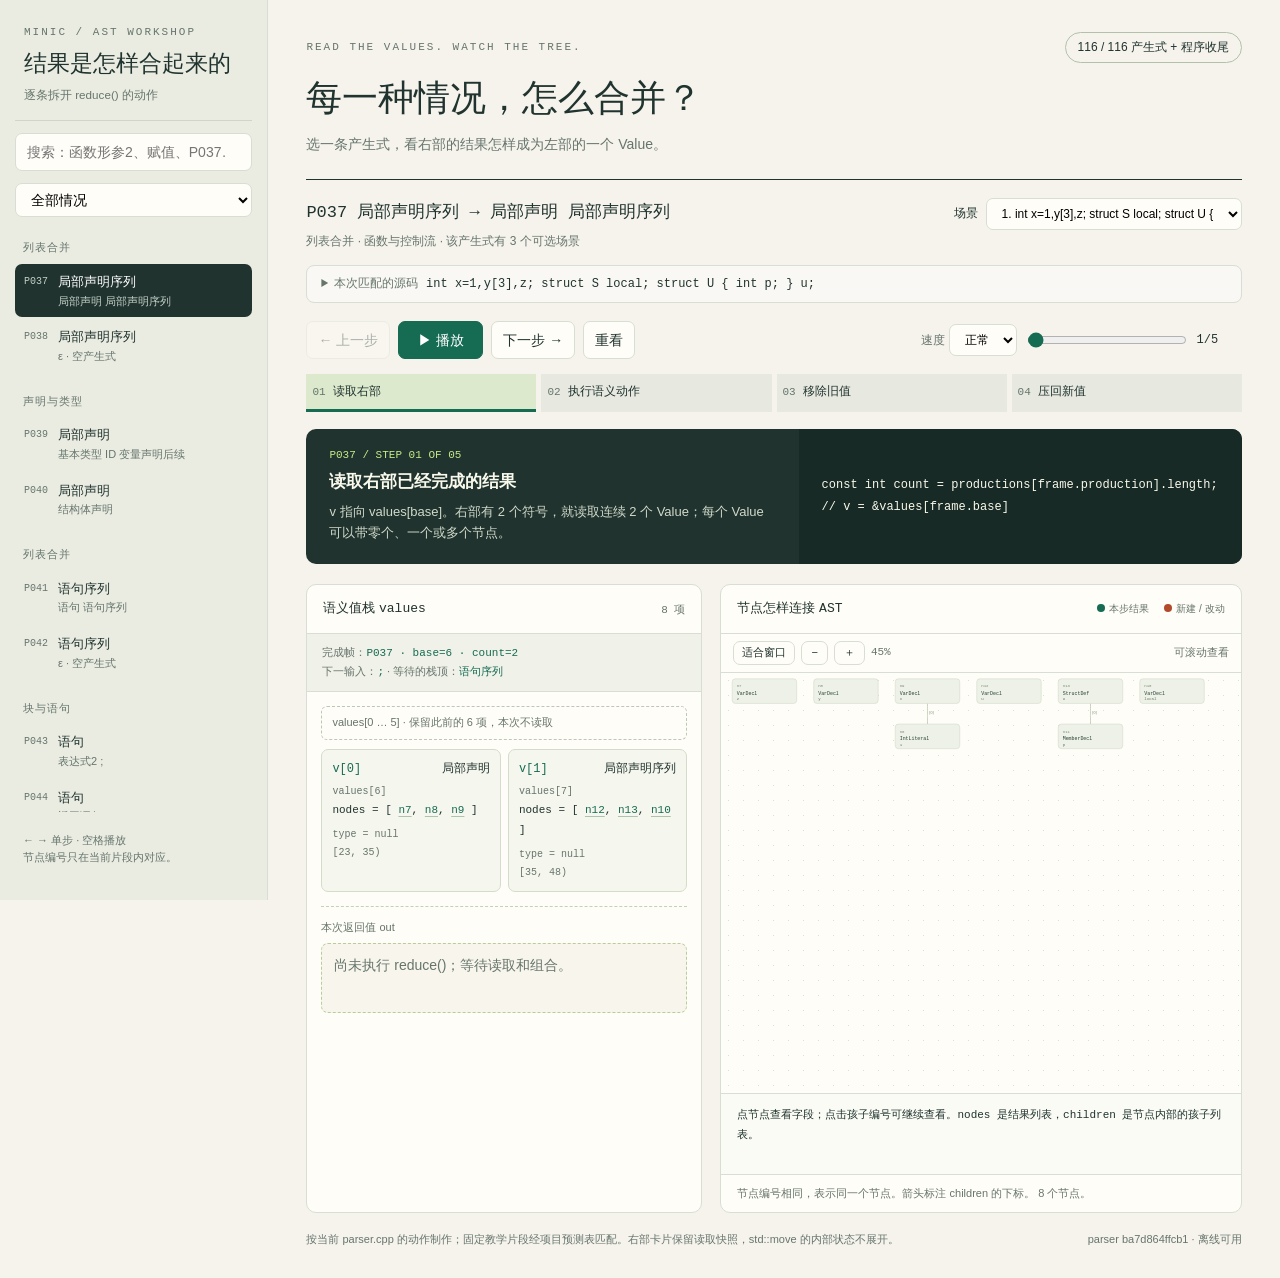
==== commit 4d589c90: "fix(parser): 恢复用户命名的外部定义序列并同步动画和表格" ====
--- a/docs/learning/reduce-actions.html
+++ b/docs/learning/reduce-actions.html
@@ -39,7 +39,7 @@
  <div class="bottom-note"><span>按当前 parser.cpp 的动作制作；固定教学片段经项目预测表匹配。右部卡片保留读取快照，std::move 的内部状态不展开。</span><span id="snapshot"></span></div>
 </main>
 </div>
-<script id="reduce-data" type="application/json">{"groups":[{"pid":"P001","lhs":"程序","rhs":["外部定义","程序"],"category":"列表合并","scenes":[{"pid":"P001","lhs":"程序","rhs":["外部定义","程序"],"category":"列表合并","source":"声明与类型","snippet":"struct S { int x,y; char text[4]; struct T nested; };\nstruct S obj,items[2];\nint g=1,h=2,k;\nchar label[]=\"a\" \"b\";\nfloat z=1.5;\nstruct T {int a;} instance;","tokenStart":0,"pos":62,"base":0,"count":2,"inputs":[{"begin":0,"end":20,"type":null,"nodes":["n5"]},{"begin":20,"end":62,"type":null,"nodes":["n18","n19","n16","n14","n10","n11","n12","n6","n7"]}],"before":{"n5":{"id":"n5","kind":"StructDef","name":"S","children":["n1","n2","n3","n4"],"type":null,"begin":0,"end":20},"n1":{"id":"n1","kind":"MemberDecl","name":"x","children":[],"type":{"kind":"int"},"begin":3,"end":5},"n2":{"id":"n2","kind":"MemberDecl","name":"y","children":[],"type":{"kind":"int"},"begin":3,"end":8},"n3":{"id":"n3","kind":"MemberDecl","name":"text","children":[],"type":{"kind":"array","length":4,"base":{"kind":"char"}},"begin":8,"end":14},"n4":{"id":"n4","kind":"MemberDecl","name":"nested","children":[],"type":{"kind":"struct","name":"T"},"begin":14,"end":18},"n18":{"id":"n18","kind":"VarDecl","name":"instance","children":[],"type":{"kind":"struct","name":"T"},"begin":53,"end":62},"n19":{"id":"n19","kind":"StructDef","name":"T","children":["n17"],"type":null,"begin":53,"end":60},"n17":{"id":"n17","kind":"MemberDecl","name":"a","children":[],"type":{"kind":"int"},"begin":56,"end":59},"n16":{"id":"n16","kind":"VarDecl","name":"z","children":["n15"],"type":{"kind":"float"},"begin":48,"end":53},"n15":{"id":"n15","kind":"FloatLiteral","name":"1.5","children":[],"type":null,"begin":51,"end":52},"n14":{"id":"n14","kind":"VarDecl","name":"label","children":["n13"],"type":{"kind":"array","length":null,"base":{"kind":"char"}},"begin":40,"end":48},"n13":{"id":"n13","kind":"StringLiteral","name":"\"a\" \"b\"","children":[],"type":null,"begin":45,"end":47},"n10":{"id":"n10","kind":"VarDecl","name":"k","children":[],"type":{"kind":"int"},"begin":29,"end":40},"n11":{"id":"n11","kind":"VarDecl","name":"h","children":["n9"],"type":{"kind":"int"},"begin":29,"end":37},"n9":{"id":"n9","kind":"IntLiteral","name":"2","children":[],"type":null,"begin":36,"end":37},"n12":{"id":"n12","kind":"VarDecl","name":"g","children":["n8"],"type":{"kind":"int"},"begin":29,"end":33},"n8":{"id":"n8","kind":"IntLiteral","name":"1","children":[],"type":null,"begin":32,"end":33},"n6":{"id":"n6","kind":"VarDecl","name":"items","children":[],"type":{"kind":"array","length":2,"base":{"kind":"struct","name":"S"}},"begin":20,"end":29},"n7":{"id":"n7","kind":"VarDecl","name":"obj","children":[],"type":{"kind":"struct","name":"S"},"begin":20,"end":23}},"steps":[{"note":"先接过尾表，再把前项追加到末尾；列表按源码逆序保存，节点编号保持不变。","code":"out = sequence(v[0], v[1]);","out":{"begin":20,"end":62,"type":null,"nodes":["n18","n19","n16","n14","n10","n11","n12","n6","n7","n5"]},"working":null,"slot":"out","graph":{"n5":{"id":"n5","kind":"StructDef","name":"S","children":["n1","n2","n3","n4"],"type":null,"begin":0,"end":20},"n1":{"id":"n1","kind":"MemberDecl","name":"x","children":[],"type":{"kind":"int"},"begin":3,"end":5},"n2":{"id":"n2","kind":"MemberDecl","name":"y","children":[],"type":{"kind":"int"},"begin":3,"end":8},"n3":{"id":"n3","kind":"MemberDecl","name":"text","children":[],"type":{"kind":"array","length":4,"base":{"kind":"char"}},"begin":8,"end":14},"n4":{"id":"n4","kind":"MemberDecl","name":"nested","children":[],"type":{"kind":"struct","name":"T"},"begin":14,"end":18},"n18":{"id":"n18","kind":"VarDecl","name":"instance","children":[],"type":{"kind":"struct","name":"T"},"begin":53,"end":62},"n19":{"id":"n19","kind":"StructDef","name":"T","children":["n17"],"type":null,"begin":53,"end":60},"n17":{"id":"n17","kind":"MemberDecl","name":"a","children":[],"type":{"kind":"int"},"begin":56,"end":59},"n16":{"id":"n16","kind":"VarDecl","name":"z","children":["n15"],"type":{"kind":"float"},"begin":48,"end":53},"n15":{"id":"n15","kind":"FloatLiteral","name":"1.5","children":[],"type":null,"begin":51,"end":52},"n14":{"id":"n14","kind":"VarDecl","name":"label","children":["n13"],"type":{"kind":"array","length":null,"base":{"kind":"char"}},"begin":40,"end":48},"n13":{"id":"n13","kind":"StringLiteral","name":"\"a\" \"b\"","children":[],"type":null,"begin":45,"end":47},"n10":{"id":"n10","kind":"VarDecl","name":"k","children":[],"type":{"kind":"int"},"begin":29,"end":40},"n11":{"id":"n11","kind":"VarDecl","name":"h","children":["n9"],"type":{"kind":"int"},"begin":29,"end":37},"n9":{"id":"n9","kind":"IntLiteral","name":"2","children":[],"type":null,"begin":36,"end":37},"n12":{"id":"n12","kind":"VarDecl","name":"g","children":["n8"],"type":{"kind":"int"},"begin":29,"end":33},"n8":{"id":"n8","kind":"IntLiteral","name":"1","children":[],"type":null,"begin":32,"end":33},"n6":{"id":"n6","kind":"VarDecl","name":"items","children":[],"type":{"kind":"array","length":2,"base":{"kind":"struct","name":"S"}},"begin":20,"end":29},"n7":{"id":"n7","kind":"VarDecl","name":"obj","children":[],"type":{"kind":"struct","name":"S"},"begin":20,"end":23}}},{"note":"reduce() 返回后，run() 给结果填写完整 Token 区间 [begin, pos)。","code":"value.begin = begin; value.end = pos;","out":{"begin":0,"end":62,"type":null,"nodes":["n18","n19","n16","n14","n10","n11","n12","n6","n7","n5"]},"working":null,"slot":"out","graph":{"n5":{"id":"n5","kind":"StructDef","name":"S","children":["n1","n2","n3","n4"],"type":null,"begin":0,"end":20},"n1":{"id":"n1","kind":"MemberDecl","name":"x","children":[],"type":{"kind":"int"},"begin":3,"end":5},"n2":{"id":"n2","kind":"MemberDecl","name":"y","children":[],"type":{"kind":"int"},"begin":3,"end":8},"n3":{"id":"n3","kind":"MemberDecl","name":"text","children":[],"type":{"kind":"array","length":4,"base":{"kind":"char"}},"begin":8,"end":14},"n4":{"id":"n4","kind":"MemberDecl","name":"nested","children":[],"type":{"kind":"struct","name":"T"},"begin":14,"end":18},"n18":{"id":"n18","kind":"VarDecl","name":"instance","children":[],"type":{"kind":"struct","name":"T"},"begin":53,"end":62},"n19":{"id":"n19","kind":"StructDef","name":"T","children":["n17"],"type":null,"begin":53,"end":60},"n17":{"id":"n17","kind":"MemberDecl","name":"a","children":[],"type":{"kind":"int"},"begin":56,"end":59},"n16":{"id":"n16","kind":"VarDecl","name":"z","children":["n15"],"type":{"kind":"float"},"begin":48,"end":53},"n15":{"id":"n15","kind":"FloatLiteral","name":"1.5","children":[],"type":null,"begin":51,"end":52},"n14":{"id":"n14","kind":"VarDecl","name":"label","children":["n13"],"type":{"kind":"array","length":null,"base":{"kind":"char"}},"begin":40,"end":48},"n13":{"id":"n13","kind":"StringLiteral","name":"\"a\" \"b\"","children":[],"type":null,"begin":45,"end":47},"n10":{"id":"n10","kind":"VarDecl","name":"k","children":[],"type":{"kind":"int"},"begin":29,"end":40},"n11":{"id":"n11","kind":"VarDecl","name":"h","children":["n9"],"type":{"kind":"int"},"begin":29,"end":37},"n9":{"id":"n9","kind":"IntLiteral","name":"2","children":[],"type":null,"begin":36,"end":37},"n12":{"id":"n12","kind":"VarDecl","name":"g","children":["n8"],"type":{"kind":"int"},"begin":29,"end":33},"n8":{"id":"n8","kind":"IntLiteral","name":"1","children":[],"type":null,"begin":32,"end":33},"n6":{"id":"n6","kind":"VarDecl","name":"items","children":[],"type":{"kind":"array","length":2,"base":{"kind":"struct","name":"S"}},"begin":20,"end":29},"n7":{"id":"n7","kind":"VarDecl","name":"obj","children":[],"type":{"kind":"struct","name":"S"},"begin":20,"end":23}}}],"output":{"begin":0,"end":62,"type":null,"nodes":["n18","n19","n16","n14","n10","n11","n12","n6","n7","n5"]},"stack":["EOF"],"inputNext":"EOF"},{"pid":"P001","lhs":"程序","rhs":["外部定义","程序"],"category":"列表合并","source":"声明与类型","snippet":"struct S obj,items[2];\nint g=1,h=2,k;\nchar label[]=\"a\" \"b\";\nfloat z=1.5;\nstruct T {int a;} instance;","tokenStart":20,"pos":62,"base":1,"count":2,"inputs":[{"begin":20,"end":29,"type":null,"nodes":["n6","n7"]},{"begin":29,"end":62,"type":null,"nodes":["n18","n19","n16","n14","n10","n11","n12"]}],"before":{"n6":{"id":"n6","kind":"VarDecl","name":"items","children":[],"type":{"kind":"array","length":2,"base":{"kind":"struct","name":"S"}},"begin":20,"end":29},"n7":{"id":"n7","kind":"VarDecl","name":"obj","children":[],"type":{"kind":"struct","name":"S"},"begin":20,"end":23},"n18":{"id":"n18","kind":"VarDecl","name":"instance","children":[],"type":{"kind":"struct","name":"T"},"begin":53,"end":62},"n19":{"id":"n19","kind":"StructDef","name":"T","children":["n17"],"type":null,"begin":53,"end":60},"n17":{"id":"n17","kind":"MemberDecl","name":"a","children":[],"type":{"kind":"int"},"begin":56,"end":59},"n16":{"id":"n16","kind":"VarDecl","name":"z","children":["n15"],"type":{"kind":"float"},"begin":48,"end":53},"n15":{"id":"n15","kind":"FloatLiteral","name":"1.5","children":[],"type":null,"begin":51,"end":52},"n14":{"id":"n14","kind":"VarDecl","name":"label","children":["n13"],"type":{"kind":"array","length":null,"base":{"kind":"char"}},"begin":40,"end":48},"n13":{"id":"n13","kind":"StringLiteral","name":"\"a\" \"b\"","children":[],"type":null,"begin":45,"end":47},"n10":{"id":"n10","kind":"VarDecl","name":"k","children":[],"type":{"kind":"int"},"begin":29,"end":40},"n11":{"id":"n11","kind":"VarDecl","name":"h","children":["n9"],"type":{"kind":"int"},"begin":29,"end":37},"n9":{"id":"n9","kind":"IntLiteral","name":"2","children":[],"type":null,"begin":36,"end":37},"n12":{"id":"n12","kind":"VarDecl","name":"g","children":["n8"],"type":{"kind":"int"},"begin":29,"end":33},"n8":{"id":"n8","kind":"IntLiteral","name":"1","children":[],"type":null,"begin":32,"end":33}},"steps":[{"note":"先接过尾表，再把前项追加到末尾；列表按源码逆序保存，节点编号保持不变。","code":"out = sequence(v[0], v[1]);","out":{"begin":29,"end":62,"type":null,"nodes":["n18","n19","n16","n14","n10","n11","n12","n6","n7"]},"working":null,"slot":"out","graph":{"n6":{"id":"n6","kind":"VarDecl","name":"items","children":[],"type":{"kind":"array","length":2,"base":{"kind":"struct","name":"S"}},"begin":20,"end":29},"n7":{"id":"n7","kind":"VarDecl","name":"obj","children":[],"type":{"kind":"struct","name":"S"},"begin":20,"end":23},"n18":{"id":"n18","kind":"VarDecl","name":"instance","children":[],"type":{"kind":"struct","name":"T"},"begin":53,"end":62},"n19":{"id":"n19","kind":"StructDef","name":"T","children":["n17"],"type":null,"begin":53,"end":60},"n17":{"id":"n17","kind":"MemberDecl","name":"a","children":[],"type":{"kind":"int"},"begin":56,"end":59},"n16":{"id":"n16","kind":"VarDecl","name":"z","children":["n15"],"type":{"kind":"float"},"begin":48,"end":53},"n15":{"id":"n15","kind":"FloatLiteral","name":"1.5","children":[],"type":null,"begin":51,"end":52},"n14":{"id":"n14","kind":"VarDecl","name":"label","children":["n13"],"type":{"kind":"array","length":null,"base":{"kind":"char"}},"begin":40,"end":48},"n13":{"id":"n13","kind":"StringLiteral","name":"\"a\" \"b\"","children":[],"type":null,"begin":45,"end":47},"n10":{"id":"n10","kind":"VarDecl","name":"k","children":[],"type":{"kind":"int"},"begin":29,"end":40},"n11":{"id":"n11","kind":"VarDecl","name":"h","children":["n9"],"type":{"kind":"int"},"begin":29,"end":37},"n9":{"id":"n9","kind":"IntLiteral","name":"2","children":[],"type":null,"begin":36,"end":37},"n12":{"id":"n12","kind":"VarDecl","name":"g","children":["n8"],"type":{"kind":"int"},"begin":29,"end":33},"n8":{"id":"n8","kind":"IntLiteral","name":"1","children":[],"type":null,"begin":32,"end":33}}},{"note":"reduce() 返回后，run() 给结果填写完整 Token 区间 [begin, pos)。","code":"value.begin = begin; value.end = pos;","out":{"begin":20,"end":62,"type":null,"nodes":["n18","n19","n16","n14","n10","n11","n12","n6","n7"]},"working":null,"slot":"out","graph":{"n6":{"id":"n6","kind":"VarDecl","name":"items","children":[],"type":{"kind":"array","length":2,"base":{"kind":"struct","name":"S"}},"begin":20,"end":29},"n7":{"id":"n7","kind":"VarDecl","name":"obj","children":[],"type":{"kind":"struct","name":"S"},"begin":20,"end":23},"n18":{"id":"n18","kind":"VarDecl","name":"instance","children":[],"type":{"kind":"struct","name":"T"},"begin":53,"end":62},"n19":{"id":"n19","kind":"StructDef","name":"T","children":["n17"],"type":null,"begin":53,"end":60},"n17":{"id":"n17","kind":"MemberDecl","name":"a","children":[],"type":{"kind":"int"},"begin":56,"end":59},"n16":{"id":"n16","kind":"VarDecl","name":"z","children":["n15"],"type":{"kind":"float"},"begin":48,"end":53},"n15":{"id":"n15","kind":"FloatLiteral","name":"1.5","children":[],"type":null,"begin":51,"end":52},"n14":{"id":"n14","kind":"VarDecl","name":"label","children":["n13"],"type":{"kind":"array","length":null,"base":{"kind":"char"}},"begin":40,"end":48},"n13":{"id":"n13","kind":"StringLiteral","name":"\"a\" \"b\"","children":[],"type":null,"begin":45,"end":47},"n10":{"id":"n10","kind":"VarDecl","name":"k","children":[],"type":{"kind":"int"},"begin":29,"end":40},"n11":{"id":"n11","kind":"VarDecl","name":"h","children":["n9"],"type":{"kind":"int"},"begin":29,"end":37},"n9":{"id":"n9","kind":"IntLiteral","name":"2","children":[],"type":null,"begin":36,"end":37},"n12":{"id":"n12","kind":"VarDecl","name":"g","children":["n8"],"type":{"kind":"int"},"begin":29,"end":33},"n8":{"id":"n8","kind":"IntLiteral","name":"1","children":[],"type":null,"begin":32,"end":33}}}],"output":{"begin":20,"end":62,"type":null,"nodes":["n18","n19","n16","n14","n10","n11","n12","n6","n7"]},"stack":["EOF","完成 P001"],"inputNext":"EOF"},{"pid":"P001","lhs":"程序","rhs":["外部定义","程序"],"category":"列表合并","source":"声明与类型","snippet":"int g=1,h=2,k;\nchar label[]=\"a\" \"b\";\nfloat z=1.5;\nstruct T {int a;} instance;","tokenStart":29,"pos":62,"base":2,"count":2,"inputs":[{"begin":29,"end":40,"type":null,"nodes":["n10","n11","n12"]},{"begin":40,"end":62,"type":null,"nodes":["n18","n19","n16","n14"]}],"before":{"n10":{"id":"n10","kind":"VarDecl","name":"k","children":[],"type":{"kind":"int"},"begin":29,"end":40},"n11":{"id":"n11","kind":"VarDecl","name":"h","children":["n9"],"type":{"kind":"int"},"begin":29,"end":37},"n9":{"id":"n9","kind":"IntLiteral","name":"2","children":[],"type":null,"begin":36,"end":37},"n12":{"id":"n12","kind":"VarDecl","name":"g","children":["n8"],"type":{"kind":"int"},"begin":29,"end":33},"n8":{"id":"n8","kind":"IntLiteral","name":"1","children":[],"type":null,"begin":32,"end":33},"n18":{"id":"n18","kind":"VarDecl","name":"instance","children":[],"type":{"kind":"struct","name":"T"},"begin":53,"end":62},"n19":{"id":"n19","kind":"StructDef","name":"T","children":["n17"],"type":null,"begin":53,"end":60},"n17":{"id":"n17","kind":"MemberDecl","name":"a","children":[],"type":{"kind":"int"},"begin":56,"end":59},"n16":{"id":"n16","kind":"VarDecl","name":"z","children":["n15"],"type":{"kind":"float"},"begin":48,"end":53},"n15":{"id":"n15","kind":"FloatLiteral","name":"1.5","children":[],"type":null,"begin":51,"end":52},"n14":{"id":"n14","kind":"VarDecl","name":"label","children":["n13"],"type":{"kind":"array","length":null,"base":{"kind":"char"}},"begin":40,"end":48},"n13":{"id":"n13","kind":"StringLiteral","name":"\"a\" \"b\"","children":[],"type":null,"begin":45,"end":47}},"steps":[{"note":"先接过尾表，再把前项追加到末尾；列表按源码逆序保存，节点编号保持不变。","code":"out = sequence(v[0], v[1]);","out":{"begin":40,"end":62,"type":null,"nodes":["n18","n19","n16","n14","n10","n11","n12"]},"working":null,"slot":"out","graph":{"n10":{"id":"n10","kind":"VarDecl","name":"k","children":[],"type":{"kind":"int"},"begin":29,"end":40},"n11":{"id":"n11","kind":"VarDecl","name":"h","children":["n9"],"type":{"kind":"int"},"begin":29,"end":37},"n9":{"id":"n9","kind":"IntLiteral","name":"2","children":[],"type":null,"begin":36,"end":37},"n12":{"id":"n12","kind":"VarDecl","name":"g","children":["n8"],"type":{"kind":"int"},"begin":29,"end":33},"n8":{"id":"n8","kind":"IntLiteral","name":"1","children":[],"type":null,"begin":32,"end":33},"n18":{"id":"n18","kind":"VarDecl","name":"instance","children":[],"type":{"kind":"struct","name":"T"},"begin":53,"end":62},"n19":{"id":"n19","kind":"StructDef","name":"T","children":["n17"],"type":null,"begin":53,"end":60},"n17":{"id":"n17","kind":"MemberDecl","name":"a","children":[],"type":{"kind":"int"},"begin":56,"end":59},"n16":{"id":"n16","kind":"VarDecl","name":"z","children":["n15"],"type":{"kind":"float"},"begin":48,"end":53},"n15":{"id":"n15","kind":"FloatLiteral","name":"1.5","children":[],"type":null,"begin":51,"end":52},"n14":{"id":"n14","kind":"VarDecl","name":"label","children":["n13"],"type":{"kind":"array","length":null,"base":{"kind":"char"}},"begin":40,"end":48},"n13":{"id":"n13","kind":"StringLiteral","name":"\"a\" \"b\"","children":[],"type":null,"begin":45,"end":47}}},{"note":"reduce() 返回后，run() 给结果填写完整 Token 区间 [begin, pos)。","code":"value.begin = begin; value.end = pos;","out":{"begin":29,"end":62,"type":null,"nodes":["n18","n19","n16","n14","n10","n11","n12"]},"working":null,"slot":"out","graph":{"n10":{"id":"n10","kind":"VarDecl","name":"k","children":[],"type":{"kind":"int"},"begin":29,"end":40},"n11":{"id":"n11","kind":"VarDecl","name":"h","children":["n9"],"type":{"kind":"int"},"begin":29,"end":37},"n9":{"id":"n9","kind":"IntLiteral","name":"2","children":[],"type":null,"begin":36,"end":37},"n12":{"id":"n12","kind":"VarDecl","name":"g","children":["n8"],"type":{"kind":"int"},"begin":29,"end":33},"n8":{"id":"n8","kind":"IntLiteral","name":"1","children":[],"type":null,"begin":32,"end":33},"n18":{"id":"n18","kind":"VarDecl","name":"instance","children":[],"type":{"kind":"struct","name":"T"},"begin":53,"end":62},"n19":{"id":"n19","kind":"StructDef","name":"T","children":["n17"],"type":null,"begin":53,"end":60},"n17":{"id":"n17","kind":"MemberDecl","name":"a","children":[],"type":{"kind":"int"},"begin":56,"end":59},"n16":{"id":"n16","kind":"VarDecl","name":"z","children":["n15"],"type":{"kind":"float"},"begin":48,"end":53},"n15":{"id":"n15","kind":"FloatLiteral","name":"1.5","children":[],"type":null,"begin":51,"end":52},"n14":{"id":"n14","kind":"VarDecl","name":"label","children":["n13"],"type":{"kind":"array","length":null,"base":{"kind":"char"}},"begin":40,"end":48},"n13":{"id":"n13","kind":"StringLiteral","name":"\"a\" \"b\"","children":[],"type":null,"begin":45,"end":47}}}],"output":{"begin":29,"end":62,"type":null,"nodes":["n18","n19","n16","n14","n10","n11","n12"]},"stack":["EOF","完成 P001","完成 P001"],"inputNext":"EOF"},{"pid":"P001","lhs":"程序","rhs":["外部定义","程序"],"category":"列表合并","source":"函数与控制流","snippet":"int f(int a,float b,char c,struct S s[],struct S item) {\n int x=1,y[3],z;\n struct S local;\n struct U { int p; } u;\n ;\n {}\n if(a) {break;} else {continue;}\n if(a) {} else if(b) {}\n while(a) {break;}\n for(x=0; x<2; x=x+1) {continue;}\n for(;;) {}\n f(a,b,c,s);\n noop();\n return (x);\n}\nvoid noop(void) {return;}\nint empty() {return 0;}","tokenStart":0,"pos":151,"base":0,"count":2,"inputs":[{"begin":0,"end":133,"type":null,"nodes":["n64"]},{"begin":133,"end":151,"type":null,"nodes":["n71","n67"]}],"before":{"n64":{"id":"n64","kind":"FunctionDef","name":"f","children":["n1","n2","n3","n4","n5","n63"],"type":{"kind":"function","base":{"kind":"int"},"params":[{"kind":"int"},{"kind":"float"},{"kind":"char"},{"kind":"array","length":null,"base":{"kind":"struct","name":"S"}},{"kind":"struct","name":"S"}]},"begin":0,"end":133},"n1":{"id":"n1","kind":"ParamDecl","name":"a","children":[],"type":{"kind":"int"},"begin":3,"end":5},"n2":{"id":"n2","kind":"ParamDecl","name":"b","children":[],"type":{"kind":"float"},"begin":6,"end":8},"n3":{"id":"n3","kind":"ParamDecl","name":"c","children":[],"type":{"kind":"char"},"begin":9,"end":11},"n4":{"id":"n4","kind":"ParamDecl","name":"s","children":[],"type":{"kind":"array","length":null,"base":{"kind":"struct","name":"S"}},"begin":12,"end":17},"n5":{"id":"n5","kind":"ParamDecl","name":"item","children":[],"type":{"kind":"struct","name":"S"},"begin":18,"end":21},"n63":{"id":"n63","kind":"Block","name":"","children":["n9","n8","n7","n10","n13","n12","n14","n15","n21","n27","n31","n45","n50","n57","n60","n62"],"type":null,"begin":22,"end":133},"n9":{"id":"n9","kind":"VarDecl","name":"x","children":["n6"],"type":{"kind":"int"},"begin":23,"end":27},"n6":{"id":"n6","kind":"IntLiteral","name":"1","children":[],"type":null,"begin":26,"end":27},"n8":{"id":"n8","kind":"VarDecl","name":"y","children":[],"type":{"kind":"array","length":3,"base":{"kind":"int"}},"begin":23,"end":32},"n7":{"id":"n7","kind":"VarDecl","name":"z","children":[],"type":{"kind":"int"},"begin":23,"end":35},"n10":{"id":"n10","kind":"VarDecl","name":"local","children":[],"type":{"kind":"struct","name":"S"},"begin":35,"end":39},"n13":{"id":"n13","kind":"StructDef","name":"U","children":["n11"],"type":null,"begin":39,"end":46},"n11":{"id":"n11","kind":"MemberDecl","name":"p","children":[],"type":{"kind":"int"},"begin":42,"end":45},"n12":{"id":"n12","kind":"VarDecl","name":"u","children":[],"type":{"kind":"struct","name":"U"},"begin":39,"end":48},"n14":{"id":"n14","kind":"Empty","name":"","children":[],"type":null,"begin":48,"end":49},"n15":{"id":"n15","kind":"Block","name":"","children":[],"type":null,"begin":49,"end":51},"n21":{"id":"n21","kind":"If","name":"","children":["n16","n18","n20"],"type":null,"begin":51,"end":64},"n16":{"id":"n16","kind":"Identifier","name":"a","children":[],"type":null,"begin":53,"end":54},"n18":{"id":"n18","kind":"Block","name":"","children":["n17"],"type":null,"begin":55,"end":59},"n17":{"id":"n17","kind":"Break","name":"","children":[],"type":null,"begin":56,"end":58},"n20":{"id":"n20","kind":"Block","name":"","children":["n19"],"type":null,"begin":60,"end":64},"n19":{"id":"n19","kind":"Continue","name":"","children":[],"type":null,"begin":61,"end":63},"n27":{"id":"n27","kind":"If","name":"","children":["n22","n23","n26"],"type":null,"begin":64,"end":77},"n22":{"id":"n22","kind":"Identifier","name":"a","children":[],"type":null,"begin":66,"end":67},"n23":{"id":"n23","kind":"Block","name":"","children":[],"type":null,"begin":68,"end":70},"n26":{"id":"n26","kind":"If","name":"","children":["n24","n25"],"type":null,"begin":71,"end":77},"n24":{"id":"n24","kind":"Identifier","name":"b","children":[],"type":null,"begin":73,"end":74},"n25":{"id":"n25","kind":"Block","name":"","children":[],"type":null,"begin":75,"end":77},"n31":{"id":"n31","kind":"While","name":"","children":["n28","n30"],"type":null,"begin":77,"end":85},"n28":{"id":"n28","kind":"Identifier","name":"a","children":[],"type":null,"begin":79,"end":80},"n30":{"id":"n30","kind":"Block","name":"","children":["n29"],"type":null,"begin":81,"end":85},"n29":{"id":"n29","kind":"Break","name":"","children":[],"type":null,"begin":82,"end":84},"n45":{"id":"n45","kind":"For","name":"","children":["n34","n37","n42","n44"],"type":null,"begin":85,"end":105},"n34":{"id":"n34","kind":"Assign","name":"=","children":["n32","n33"],"type":null,"begin":87,"end":90},"n32":{"id":"n32","kind":"Identifier","name":"x","children":[],"type":null,"begin":87,"end":88},"n33":{"id":"n33","kind":"IntLiteral","name":"0","children":[],"type":null,"begin":89,"end":90},"n37":{"id":"n37","kind":"BinaryOp","name":"<","children":["n35","n36"],"type":null,"begin":91,"end":94},"n35":{"id":"n35","kind":"Identifier","name":"x","children":[],"type":null,"begin":91,"end":92},"n36":{"id":"n36","kind":"IntLiteral","name":"2","children":[],"type":null,"begin":93,"end":94},"n42":{"id":"n42","kind":"Assign","name":"=","children":["n38","n41"],"type":null,"begin":95,"end":100},"n38":{"id":"n38","kind":"Identifier","name":"x","children":[],"type":null,"begin":95,"end":96},"n41":{"id":"n41","kind":"BinaryOp","name":"+","children":["n39","n40"],"type":null,"begin":97,"end":100},"n39":{"id":"n39","kind":"Identifier","name":"x","children":[],"type":null,"begin":97,"end":98},"n40":{"id":"n40","kind":"IntLiteral","name":"1","children":[],"type":null,"begin":99,"end":100},"n44":{"id":"n44","kind":"Block","name":"","children":["n43"],"type":null,"begin":101,"end":105},"n43":{"id":"n43","kind":"Continue","name":"","children":[],"type":null,"begin":102,"end":104},"n50":{"id":"n50","kind":"For","name":"","children":["n47","n48","n49","n46"],"type":null,"begin":105,"end":112},"n47":{"id":"n47","kind":"Empty","name":"","children":[],"type":null,"begin":107,"end":108},"n48":{"id":"n48","kind":"Empty","name":"","children":[],"type":null,"begin":108,"end":109},"n49":{"id":"n49","kind":"Empty","name":"","children":[],"type":null,"begin":109,"end":110},"n46":{"id":"n46","kind":"Block","name":"","children":[],"type":null,"begin":110,"end":112},"n57":{"id":"n57","kind":"ExprStmt","name":"","children":["n56"],"type":null,"begin":112,"end":123},"n56":{"id":"n56","kind":"Call","name":"f","children":["n51","n52","n53","n54","n55"],"type":null,"begin":112,"end":122},"n51":{"id":"n51","kind":"Identifier","name":"f","children":[],"type":null,"begin":112,"end":113},"n52":{"id":"n52","kind":"Identifier","name":"a","children":[],"type":null,"begin":114,"end":115},"n53":{"id":"n53","kind":"Identifier","name":"b","children":[],"type":null,"begin":116,"end":117},"n54":{"id":"n54","kind":"Identifier","name":"c","children":[],"type":null,"begin":118,"end":119},"n55":{"id":"n55","kind":"Identifier","name":"s","children":[],"type":null,"begin":120,"end":121},"n60":{"id":"n60","kind":"ExprStmt","name":"","children":["n59"],"type":null,"begin":123,"end":127},"n59":{"id":"n59","kind":"Call","name":"noop","children":["n58"],"type":null,"begin":123,"end":126},"n58":{"id":"n58","kind":"Identifier","name":"noop","children":[],"type":null,"begin":123,"end":124},"n62":{"id":"n62","kind":"Return","name":"","children":["n61"],"type":null,"begin":127,"end":132},"n61":{"id":"n61","kind":"Identifier","name":"x","children":[],"type":null,"begin":128,"end":131},"n71":{"id":"n71","kind":"FunctionDef","name":"empty","children":["n70"],"type":{"kind":"function","base":{"kind":"int"},"params":[]},"begin":142,"end":151},"n70":{"id":"n70","kind":"Block","name":"","children":["n69"],"type":null,"begin":146,"end":151},"n69":{"id":"n69","kind":"Return","name":"","children":["n68"],"type":null,"begin":147,"end":150},"n68":{"id":"n68","kind":"IntLiteral","name":"0","children":[],"type":null,"begin":148,"end":149},"n67":{"id":"n67","kind":"FunctionDef","name":"noop","children":["n66"],"type":{"kind":"function","base":{"kind":"void"},"params":[]},"begin":133,"end":142},"n66":{"id":"n66","kind":"Block","name":"","children":["n65"],"type":null,"begin":138,"end":142},"n65":{"id":"n65","kind":"Return","name":"","children":[],"type":null,"begin":139,"end":141}},"steps":[{"note":"先接过尾表，再把前项追加到末尾；列表按源码逆序保存，节点编号保持不变。","code":"out = sequence(v[0], v[1]);","out":{"begin":133,"end":151,"type":null,"nodes":["n71","n67","n64"]},"working":null,"slot":"out","graph":{"n64":{"id":"n64","kind":"FunctionDef","name":"f","children":["n1","n2","n3","n4","n5","n63"],"type":{"kind":"function","base":{"kind":"int"},"params":[{"kind":"int"},{"kind":"float"},{"kind":"char"},{"kind":"array","length":null,"base":{"kind":"struct","name":"S"}},{"kind":"struct","name":"S"}]},"begin":0,"end":133},"n1":{"id":"n1","kind":"ParamDecl","name":"a","children":[],"type":{"kind":"int"},"begin":3,"end":5},"n2":{"id":"n2","kind":"ParamDecl","name":"b","children":[],"type":{"kind":"float"},"begin":6,"end":8},"n3":{"id":"n3","kind":"ParamDecl","name":"c","children":[],"type":{"kind":"char"},"begin":9,"end":11},"n4":{"id":"n4","kind":"ParamDecl","name":"s","children":[],"type":{"kind":"array","length":null,"base":{"kind":"struct","name":"S"}},"begin":12,"end":17},"n5":{"id":"n5","kind":"ParamDecl","name":"item","children":[],"type":{"kind":"struct","name":"S"},"begin":18,"end":21},"n63":{"id":"n63","kind":"Block","name":"","children":["n9","n8","n7","n10","n13","n12","n14","n15","n21","n27","n31","n45","n50","n57","n60","n62"],"type":null,"begin":22,"end":133},"n9":{"id":"n9","kind":"VarDecl","name":"x","children":["n6"],"type":{"kind":"int"},"begin":23,"end":27},"n6":{"id":"n6","kind":"IntLiteral","name":"1","children":[],"type":null,"begin":26,"end":27},"n8":{"id":"n8","kind":"VarDecl","name":"y","children":[],"type":{"kind":"array","length":3,"base":{"kind":"int"}},"begin":23,"end":32},"n7":{"id":"n7","kind":"VarDecl","name":"z","children":[],"type":{"kind":"int"},"begin":23,"end":35},"n10":{"id":"n10","kind":"VarDecl","name":"local","children":[],"type":{"kind":"struct","name":"S"},"begin":35,"end":39},"n13":{"id":"n13","kind":"StructDef","name":"U","children":["n11"],"type":null,"begin":39,"end":46},"n11":{"id":"n11","kind":"MemberDecl","name":"p","children":[],"type":{"kind":"int"},"begin":42,"end":45},"n12":{"id":"n12","kind":"VarDecl","name":"u","children":[],"type":{"kind":"struct","name":"U"},"begin":39,"end":48},"n14":{"id":"n14","kind":"Empty","name":"","children":[],"type":null,"begin":48,"end":49},"n15":{"id":"n15","kind":"Block","name":"","children":[],"type":null,"begin":49,"end":51},"n21":{"id":"n21","kind":"If","name":"","children":["n16","n18","n20"],"type":null,"begin":51,"end":64},"n16":{"id":"n16","kind":"Identifier","name":"a","children":[],"type":null,"begin":53,"end":54},"n18":{"id":"n18","kind":"Block","name":"","children":["n17"],"type":null,"begin":55,"end":59},"n17":{"id":"n17","kind":"Break","name":"","children":[],"type":null,"begin":56,"end":58},"n20":{"id":"n20","kind":"Block","name":"","children":["n19"],"type":null,"begin":60,"end":64},"n19":{"id":"n19","kind":"Continue","name":"","children":[],"type":null,"begin":61,"end":63},"n27":{"id":"n27","kind":"If","name":"","children":["n22","n23","n26"],"type":null,"begin":64,"end":77},"n22":{"id":"n22","kind":"Identifier","name":"a","children":[],"type":null,"begin":66,"end":67},"n23":{"id":"n23","kind":"Block","name":"","children":[],"type":null,"begin":68,"end":70},"n26":{"id":"n26","kind":"If","name":"","children":["n24","n25"],"type":null,"begin":71,"end":77},"n24":{"id":"n24","kind":"Identifier","name":"b","children":[],"type":null,"begin":73,"end":74},"n25":{"id":"n25","kind":"Block","name":"","children":[],"type":null,"begin":75,"end":77},"n31":{"id":"n31","kind":"While","name":"","children":["n28","n30"],"type":null,"begin":77,"end":85},"n28":{"id":"n28","kind":"Identifier","name":"a","children":[],"type":null,"begin":79,"end":80},"n30":{"id":"n30","kind":"Block","name":"","children":["n29"],"type":null,"begin":81,"end":85},"n29":{"id":"n29","kind":"Break","name":"","children":[],"type":null,"begin":82,"end":84},"n45":{"id":"n45","kind":"For","name":"","children":["n34","n37","n42","n44"],"type":null,"begin":85,"end":105},"n34":{"id":"n34","kind":"Assign","name":"=","children":["n32","n33"],"type":null,"begin":87,"end":90},"n32":{"id":"n32","kind":"Identifier","name":"x","children":[],"type":null,"begin":87,"end":88},"n33":{"id":"n33","kind":"IntLiteral","name":"0","children":[],"type":null,"begin":89,"end":90},"n37":{"id":"n37","kind":"BinaryOp","name":"<","children":["n35","n36"],"type":null,"begin":91,"end":94},"n35":{"id":"n35","kind":"Identifier","name":"x","children":[],"type":null,"begin":91,"end":92},"n36":{"id":"n36","kind":"IntLiteral","name":"2","children":[],"type":null,"begin":93,"end":94},"n42":{"id":"n42","kind":"Assign","name":"=","children":["n38","n41"],"type":null,"begin":95,"end":100},"n38":{"id":"n38","kind":"Identifier","name":"x","children":[],"type":null,"begin":95,"end":96},"n41":{"id":"n41","kind":"BinaryOp","name":"+","children":["n39","n40"],"type":null,"begin":97,"end":100},"n39":{"id":"n39","kind":"Identifier","name":"x","children":[],"type":null,"begin":97,"end":98},"n40":{"id":"n40","kind":"IntLiteral","name":"1","children":[],"type":null,"begin":99,"end":100},"n44":{"id":"n44","kind":"Block","name":"","children":["n43"],"type":null,"begin":101,"end":105},"n43":{"id":"n43","kind":"Continue","name":"","children":[],"type":null,"begin":102,"end":104},"n50":{"id":"n50","kind":"For","name":"","children":["n47","n48","n49","n46"],"type":null,"begin":105,"end":112},"n47":{"id":"n47","kind":"Empty","name":"","children":[],"type":null,"begin":107,"end":108},"n48":{"id":"n48","kind":"Empty","name":"","children":[],"type":null,"begin":108,"end":109},"n49":{"id":"n49","kind":"Empty","name":"","children":[],"type":null,"begin":109,"end":110},"n46":{"id":"n46","kind":"Block","name":"","children":[],"type":null,"begin":110,"end":112},"n57":{"id":"n57","kind":"ExprStmt","name":"","children":["n56"],"type":null,"begin":112,"end":123},"n56":{"id":"n56","kind":"Call","name":"f","children":["n51","n52","n53","n54","n55"],"type":null,"begin":112,"end":122},"n51":{"id":"n51","kind":"Identifier","name":"f","children":[],"type":null,"begin":112,"end":113},"n52":{"id":"n52","kind":"Identifier","name":"a","children":[],"type":null,"begin":114,"end":115},"n53":{"id":"n53","kind":"Identifier","name":"b","children":[],"type":null,"begin":116,"end":117},"n54":{"id":"n54","kind":"Identifier","name":"c","children":[],"type":null,"begin":118,"end":119},"n55":{"id":"n55","kind":"Identifier","name":"s","children":[],"type":null,"begin":120,"end":121},"n60":{"id":"n60","kind":"ExprStmt","name":"","children":["n59"],"type":null,"begin":123,"end":127},"n59":{"id":"n59","kind":"Call","name":"noop","children":["n58"],"type":null,"begin":123,"end":126},"n58":{"id":"n58","kind":"Identifier","name":"noop","children":[],"type":null,"begin":123,"end":124},"n62":{"id":"n62","kind":"Return","name":"","children":["n61"],"type":null,"begin":127,"end":132},"n61":{"id":"n61","kind":"Identifier","name":"x","children":[],"type":null,"begin":128,"end":131},"n71":{"id":"n71","kind":"FunctionDef","name":"empty","children":["n70"],"type":{"kind":"function","base":{"kind":"int"},"params":[]},"begin":142,"end":151},"n70":{"id":"n70","kind":"Block","name":"","children":["n69"],"type":null,"begin":146,"end":151},"n69":{"id":"n69","kind":"Return","name":"","children":["n68"],"type":null,"begin":147,"end":150},"n68":{"id":"n68","kind":"IntLiteral","name":"0","children":[],"type":null,"begin":148,"end":149},"n67":{"id":"n67","kind":"FunctionDef","name":"noop","children":["n66"],"type":{"kind":"function","base":{"kind":"void"},"params":[]},"begin":133,"end":142},"n66":{"id":"n66","kind":"Block","name":"","children":["n65"],"type":null,"begin":138,"end":142},"n65":{"id":"n65","kind":"Return","name":"","children":[],"type":null,"begin":139,"end":141}}},{"note":"reduce() 返回后，run() 给结果填写完整 Token 区间 [begin, pos)。","code":"value.begin = begin; value.end = pos;","out":{"begin":0,"end":151,"type":null,"nodes":["n71","n67","n64"]},"working":null,"slot":"out","graph":{"n64":{"id":"n64","kind":"FunctionDef","name":"f","children":["n1","n2","n3","n4","n5","n63"],"type":{"kind":"function","base":{"kind":"int"},"params":[{"kind":"int"},{"kind":"float"},{"kind":"char"},{"kind":"array","length":null,"base":{"kind":"struct","name":"S"}},{"kind":"struct","name":"S"}]},"begin":0,"end":133},"n1":{"id":"n1","kind":"ParamDecl","name":"a","children":[],"type":{"kind":"int"},"begin":3,"end":5},"n2":{"id":"n2","kind":"ParamDecl","name":"b","children":[],"type":{"kind":"float"},"begin":6,"end":8},"n3":{"id":"n3","kind":"ParamDecl","name":"c","children":[],"type":{"kind":"char"},"begin":9,"end":11},"n4":{"id":"n4","kind":"ParamDecl","name":"s","children":[],"type":{"kind":"array","length":null,"base":{"kind":"struct","name":"S"}},"begin":12,"end":17},"n5":{"id":"n5","kind":"ParamDecl","name":"item","children":[],"type":{"kind":"struct","name":"S"},"begin":18,"end":21},"n63":{"id":"n63","kind":"Block","name":"","children":["n9","n8","n7","n10","n13","n12","n14","n15","n21","n27","n31","n45","n50","n57","n60","n62"],"type":null,"begin":22,"end":133},"n9":{"id":"n9","kind":"VarDecl","name":"x","children":["n6"],"type":{"kind":"int"},"begin":23,"end":27},"n6":{"id":"n6","kind":"IntLiteral","name":"1","children":[],"type":null,"begin":26,"end":27},"n8":{"id":"n8","kind":"VarDecl","name":"y","children":[],"type":{"kind":"array","length":3,"base":{"kind":"int"}},"begin":23,"end":32},"n7":{"id":"n7","kind":"VarDecl","name":"z","children":[],"type":{"kind":"int"},"begin":23,"end":35},"n10":{"id":"n10","kind":"VarDecl","name":"local","children":[],"type":{"kind":"struct","name":"S"},"begin":35,"end":39},"n13":{"id":"n13","kind":"StructDef","name":"U","children":["n11"],"type":null,"begin":39,"end":46},"n11":{"id":"n11","kind":"MemberDecl","name":"p","children":[],"type":{"kind":"int"},"begin":42,"end":45},"n12":{"id":"n12","kind":"VarDecl","name":"u","children":[],"type":{"kind":"struct","name":"U"},"begin":39,"end":48},"n14":{"id":"n14","kind":"Empty","name":"","children":[],"type":null,"begin":48,"end":49},"n15":{"id":"n15","kind":"Block","name":"","children":[],"type":null,"begin":49,"end":51},"n21":{"id":"n21","kind":"If","name":"","children":["n16","n18","n20"],"type":null,"begin":51,"end":64},"n16":{"id":"n16","kind":"Identifier","name":"a","children":[],"type":null,"begin":53,"end":54},"n18":{"id":"n18","kind":"Block","name":"","children":["n17"],"type":null,"begin":55,"end":59},"n17":{"id":"n17","kind":"Break","name":"","children":[],"type":null,"begin":56,"end":58},"n20":{"id":"n20","kind":"Block","name":"","children":["n19"],"type":null,"begin":60,"end":64},"n19":{"id":"n19","kind":"Continue","name":"","children":[],"type":null,"begin":61,"end":63},"n27":{"id":"n27","kind":"If","name":"","children":["n22","n23","n26"],"type":null,"begin":64,"end":77},"n22":{"id":"n22","kind":"Identifier","name":"a","children":[],"type":null,"begin":66,"end":67},"n23":{"id":"n23","kind":"Block","name":"","children":[],"type":null,"begin":68,"end":70},"n26":{"id":"n26","kind":"If","name":"","children":["n24","n25"],"type":null,"begin":71,"end":77},"n24":{"id":"n24","kind":"Identifier","name":"b","children":[],"type":null,"begin":73,"end":74},"n25":{"id":"n25","kind":"Block","name":"","children":[],"type":null,"begin":75,"end":77},"n31":{"id":"n31","kind":"While","name":"","children":["n28","n30"],"type":null,"begin":77,"end":85},"n28":{"id":"n28","kind":"Identifier","name":"a","children":[],"type":null,"begin":79,"end":80},"n30":{"id":"n30","kind":"Block","name":"","children":["n29"],"type":null,"begin":81,"end":85},"n29":{"id":"n29","kind":"Break","name":"","children":[],"type":null,"begin":82,"end":84},"n45":{"id":"n45","kind":"For","name":"","children":["n34","n37","n42","n44"],"type":null,"begin":85,"end":105},"n34":{"id":"n34","kind":"Assign","name":"=","children":["n32","n33"],"type":null,"begin":87,"end":90},"n32":{"id":"n32","kind":"Identifier","name":"x","children":[],"type":null,"begin":87,"end":88},"n33":{"id":"n33","kind":"IntLiteral","name":"0","children":[],"type":null,"begin":89,"end":90},"n37":{"id":"n37","kind":"BinaryOp","name":"<","children":["n35","n36"],"type":null,"begin":91,"end":94},"n35":{"id":"n35","kind":"Identifier","name":"x","children":[],"type":null,"begin":91,"end":92},"n36":{"id":"n36","kind":"IntLiteral","name":"2","children":[],"type":null,"begin":93,"end":94},"n42":{"id":"n42","kind":"Assign","name":"=","children":["n38","n41"],"type":null,"begin":95,"end":100},"n38":{"id":"n38","kind":"Identifier","name":"x","children":[],"type":null,"begin":95,"end":96},"n41":{"id":"n41","kind":"BinaryOp","name":"+","children":["n39","n40"],"type":null,"begin":97,"end":100},"n39":{"id":"n39","kind":"Identifier","name":"x","children":[],"type":null,"begin":97,"end":98},"n40":{"id":"n40","kind":"IntLiteral","name":"1","children":[],"type":null,"begin":99,"end":100},"n44":{"id":"n44","kind":"Block","name":"","children":["n43"],"type":null,"begin":101,"end":105},"n43":{"id":"n43","kind":"Continue","name":"","children":[],"type":null,"begin":102,"end":104},"n50":{"id":"n50","kind":"For","name":"","children":["n47","n48","n49","n46"],"type":null,"begin":105,"end":112},"n47":{"id":"n47","kind":"Empty","name":"","children":[],"type":null,"begin":107,"end":108},"n48":{"id":"n48","kind":"Empty","name":"","children":[],"type":null,"begin":108,"end":109},"n49":{"id":"n49","kind":"Empty","name":"","children":[],"type":null,"begin":109,"end":110},"n46":{"id":"n46","kind":"Block","name":"","children":[],"type":null,"begin":110,"end":112},"n57":{"id":"n57","kind":"ExprStmt","name":"","children":["n56"],"type":null,"begin":112,"end":123},"n56":{"id":"n56","kind":"Call","name":"f","children":["n51","n52","n53","n54","n55"],"type":null,"begin":112,"end":122},"n51":{"id":"n51","kind":"Identifier","name":"f","children":[],"type":null,"begin":112,"end":113},"n52":{"id":"n52","kind":"Identifier","name":"a","children":[],"type":null,"begin":114,"end":115},"n53":{"id":"n53","kind":"Identifier","name":"b","children":[],"type":null,"begin":116,"end":117},"n54":{"id":"n54","kind":"Identifier","name":"c","children":[],"type":null,"begin":118,"end":119},"n55":{"id":"n55","kind":"Identifier","name":"s","children":[],"type":null,"begin":120,"end":121},"n60":{"id":"n60","kind":"ExprStmt","name":"","children":["n59"],"type":null,"begin":123,"end":127},"n59":{"id":"n59","kind":"Call","name":"noop","children":["n58"],"type":null,"begin":123,"end":126},"n58":{"id":"n58","kind":"Identifier","name":"noop","children":[],"type":null,"begin":123,"end":124},"n62":{"id":"n62","kind":"Return","name":"","children":["n61"],"type":null,"begin":127,"end":132},"n61":{"id":"n61","kind":"Identifier","name":"x","children":[],"type":null,"begin":128,"end":131},"n71":{"id":"n71","kind":"FunctionDef","name":"empty","children":["n70"],"type":{"kind":"function","base":{"kind":"int"},"params":[]},"begin":142,"end":151},"n70":{"id":"n70","kind":"Block","name":"","children":["n69"],"type":null,"begin":146,"end":151},"n69":{"id":"n69","kind":"Return","name":"","children":["n68"],"type":null,"begin":147,"end":150},"n68":{"id":"n68","kind":"IntLiteral","name":"0","children":[],"type":null,"begin":148,"end":149},"n67":{"id":"n67","kind":"FunctionDef","name":"noop","children":["n66"],"type":{"kind":"function","base":{"kind":"void"},"params":[]},"begin":133,"end":142},"n66":{"id":"n66","kind":"Block","name":"","children":["n65"],"type":null,"begin":138,"end":142},"n65":{"id":"n65","kind":"Return","name":"","children":[],"type":null,"begin":139,"end":141}}}],"output":{"begin":0,"end":151,"type":null,"nodes":["n71","n67","n64"]},"stack":["EOF"],"inputNext":"EOF"}]},{"pid":"P002","lhs":"程序","rhs":[],"category":"列表合并","scenes":[{"pid":"P002","lhs":"程序","rhs":[],"category":"列表合并","source":"声明与类型","snippet":"","tokenStart":62,"pos":62,"base":6,"count":0,"inputs":[],"before":{},"steps":[{"note":"空产生式仍返回一个空 Value：nodes=[]，type=nullptr。它也占语义值栈的一格。","code":"if (!count) return out;","out":{"begin":0,"end":0,"type":null,"nodes":[]},"working":null,"slot":"out","graph":{}},{"note":"reduce() 返回后，run() 给结果填写完整 Token 区间 [begin, pos)。","code":"value.begin = begin; value.end = pos;","out":{"begin":62,"end":62,"type":null,"nodes":[]},"working":null,"slot":"out","graph":{}}],"output":{"begin":62,"end":62,"type":null,"nodes":[]},"stack":["EOF","完成 P001","完成 P001","完成 P001","完成 P001","完成 P001","完成 P001"],"inputNext":"EOF"}]},{"pid":"P003","lhs":"基本类型","rhs":["KW_INT"],"category":"声明与类型","scenes":[{"pid":"P003","lhs":"基本类型","rhs":["KW_INT"],"category":"声明与类型","source":"声明与类型","snippet":"int","tokenStart":3,"pos":4,"base":3,"count":1,"inputs":[{"begin":3,"end":4,"type":null,"nodes":[]}],"before":{},"steps":[{"note":"只返回类型信息；nodes 为空，类型信息存在 out.type。","code":"out.type = v[0].type ? v[0].type : specs(v[0].begin);","out":{"begin":0,"end":0,"type":{"kind":"int"},"nodes":[]},"working":null,"slot":"out","graph":{}},{"note":"reduce() 返回后，run() 给结果填写完整 Token 区间 [begin, pos)。","code":"value.begin = begin; value.end = pos;","out":{"begin":3,"end":4,"type":{"kind":"int"},"nodes":[]},"working":null,"slot":"out","graph":{}}],"output":{"begin":3,"end":4,"type":{"kind":"int"},"nodes":[]},"stack":["}","完成 P109","结构体成员声明序列2","完成 P112","结构体成员声明2","完成 P019","数组定义","ID","完成 P006"],"inputNext":"x"}]},{"pid":"P004","lhs":"基本类型","rhs":["KW_FLOAT"],"category":"声明与类型","scenes":[{"pid":"P004","lhs":"基本类型","rhs":["KW_FLOAT"],"category":"声明与类型","source":"声明与类型","snippet":"float","tokenStart":48,"pos":49,"base":4,"count":1,"inputs":[{"begin":48,"end":49,"type":null,"nodes":[]}],"before":{},"steps":[{"note":"只返回类型信息；nodes 为空，类型信息存在 out.type。","code":"out.type = v[0].type ? v[0].type : specs(v[0].begin);","out":{"begin":0,"end":0,"type":{"kind":"float"},"nodes":[]},"working":null,"slot":"out","graph":{}},{"note":"reduce() 返回后，run() 给结果填写完整 Token 区间 [begin, pos)。","code":"value.begin = begin; value.end = pos;","out":{"begin":48,"end":49,"type":{"kind":"float"},"nodes":[]},"working":null,"slot":"out","graph":{}}],"output":{"begin":48,"end":49,"type":{"kind":"float"},"nodes":[]},"stack":["完成 P001","完成 P001","完成 P001","完成 P001","完成 P001","程序","完成 P008","外部定义后续","ID"],"inputNext":"z"}]},{"pid":"P005","lhs":"基本类型","rhs":["KW_CHAR"],"category":"声明与类型","scenes":[{"pid":"P005","lhs":"基本类型","rhs":["KW_CHAR"],"category":"声明与类型","source":"声明与类型","snippet":"char","tokenStart":8,"pos":9,"base":4,"count":1,"inputs":[{"begin":8,"end":9,"type":null,"nodes":[]}],"before":{},"steps":[{"note":"只返回类型信息；nodes 为空，类型信息存在 out.type。","code":"out.type = v[0].type ? v[0].type : specs(v[0].begin);","out":{"begin":0,"end":0,"type":{"kind":"char"},"nodes":[]},"working":null,"slot":"out","graph":{}},{"note":"reduce() 返回后，run() 给结果填写完整 Token 区间 [begin, pos)。","code":"value.begin = begin; value.end = pos;","out":{"begin":8,"end":9,"type":{"kind":"char"},"nodes":[]},"working":null,"slot":"out","graph":{}}],"output":{"begin":8,"end":9,"type":{"kind":"char"},"nodes":[]},"stack":["完成 P109","完成 P111","结构体成员声明序列2","完成 P112","结构体成员声明2","完成 P019","数组定义","ID","完成 P006"],"inputNext":"text"}]},{"pid":"P006","lhs":"变量类型","rhs":["基本类型"],"category":"声明与类型","scenes":[{"pid":"P006","lhs":"变量类型","rhs":["基本类型"],"category":"声明与类型","source":"声明与类型","snippet":"int","tokenStart":3,"pos":4,"base":3,"count":1,"inputs":[{"begin":3,"end":4,"type":{"kind":"int"},"nodes":[]}],"before":{},"steps":[{"note":"只返回类型信息；nodes 为空，类型信息存在 out.type。","code":"out.type = v[0].type ? v[0].type : specs(v[0].begin);","out":{"begin":0,"end":0,"type":{"kind":"int"},"nodes":[]},"working":null,"slot":"out","graph":{}},{"note":"reduce() 返回后，run() 给结果填写完整 Token 区间 [begin, pos)。","code":"value.begin = begin; value.end = pos;","out":{"begin":3,"end":4,"type":{"kind":"int"},"nodes":[]},"working":null,"slot":"out","graph":{}}],"output":{"begin":3,"end":4,"type":{"kind":"int"},"nodes":[]},"stack":["结构体定义后续","}","完成 P109","结构体成员声明序列2","完成 P112","结构体成员声明2","完成 P019","数组定义","ID"],"inputNext":"x"},{"pid":"P006","lhs":"变量类型","rhs":["基本类型"],"category":"声明与类型","source":"声明与类型","snippet":"char","tokenStart":8,"pos":9,"base":4,"count":1,"inputs":[{"begin":8,"end":9,"type":{"kind":"char"},"nodes":[]}],"before":{},"steps":[{"note":"只返回类型信息；nodes 为空，类型信息存在 out.type。","code":"out.type = v[0].type ? v[0].type : specs(v[0].begin);","out":{"begin":0,"end":0,"type":{"kind":"char"},"nodes":[]},"working":null,"slot":"out","graph":{}},{"note":"reduce() 返回后，run() 给结果填写完整 Token 区间 [begin, pos)。","code":"value.begin = begin; value.end = pos;","out":{"begin":8,"end":9,"type":{"kind":"char"},"nodes":[]},"working":null,"slot":"out","graph":{}}],"output":{"begin":8,"end":9,"type":{"kind":"char"},"nodes":[]},"stack":["}","完成 P109","完成 P111","结构体成员声明序列2","完成 P112","结构体成员声明2","完成 P019","数组定义","ID"],"inputNext":"text"},{"pid":"P006","lhs":"变量类型","rhs":["基本类型"],"category":"声明与类型","source":"函数与控制流","snippet":"float","tokenStart":6,"pos":7,"base":5,"count":1,"inputs":[{"begin":6,"end":7,"type":{"kind":"float"},"nodes":[]}],"before":{},"steps":[{"note":"只返回类型信息；nodes 为空，类型信息存在 out.type。","code":"out.type = v[0].type ? v[0].type : specs(v[0].begin);","out":{"begin":0,"end":0,"type":{"kind":"float"},"nodes":[]},"working":null,"slot":"out","graph":{}},{"note":"reduce() 返回后，run() 给结果填写完整 Token 区间 [begin, pos)。","code":"value.begin = begin; value.end = pos;","out":{"begin":6,"end":7,"type":{"kind":"float"},"nodes":[]},"working":null,"slot":"out","graph":{}}],"output":{"begin":6,"end":7,"type":{"kind":"float"},"nodes":[]},"stack":["完成 P014","代码块",")","完成 P029","完成 P032","函数形参2","完成 P019","数组定义","ID"],"inputNext":"b"}]},{"pid":"P007","lhs":"变量类型","rhs":["KW_STRUCT","ID"],"category":"声明与类型","scenes":[{"pid":"P007","lhs":"变量类型","rhs":["KW_STRUCT","ID"],"category":"声明与类型","source":"声明与类型","snippet":"struct T","tokenStart":14,"pos":16,"base":5,"count":2,"inputs":[{"begin":14,"end":15,"type":null,"nodes":[]},{"begin":15,"end":16,"type":null,"nodes":[]}],"before":{},"steps":[{"note":"只返回类型信息；nodes 为空，类型信息存在 out.type。","code":"out.type = v[0].type ? v[0].type : specs(v[0].begin);","out":{"begin":0,"end":0,"type":{"kind":"struct","name":"T"},"nodes":[]},"working":null,"slot":"out","graph":{}},{"note":"reduce() 返回后，run() 给结果填写完整 Token 区间 [begin, pos)。","code":"value.begin = begin; value.end = pos;","out":{"begin":14,"end":16,"type":{"kind":"struct","name":"T"},"nodes":[]},"working":null,"slot":"out","graph":{}}],"output":{"begin":14,"end":16,"type":{"kind":"struct","name":"T"},"nodes":[]},"stack":["完成 P109","完成 P111","完成 P111","结构体成员声明序列2","完成 P112","结构体成员声明2","完成 P019","数组定义","ID"],"inputNext":"nested"}]},{"pid":"P008","lhs":"外部定义","rhs":["基本类型","ID","外部定义后续"],"category":"声明与类型","scenes":[{"pid":"P008","lhs":"外部定义","rhs":["基本类型","ID","外部定义后续"],"category":"声明与类型","source":"运算与后缀","snippet":"int calc() {\n x = a = 2;\n x = +a - -a * 2 / 3 % 2 + 4 - 5;\n x = !a || a && b || c;\n x = a == b != c;\n x = a < b <= c > d >= e;\n &x;\n s[0].x;\n f(a,b)[0].x;\n 'a';\n \"a\" \"b\" \"c\";\n return 1.5;\n}","tokenStart":0,"pos":92,"base":0,"count":3,"inputs":[{"begin":0,"end":1,"type":{"kind":"int"},"nodes":[]},{"begin":1,"end":2,"type":null,"nodes":[]},{"begin":2,"end":92,"type":null,"nodes":["n79"]}],"before":{"n79":{"id":"n79","kind":"FunctionDef","name":"","children":["n78"],"type":null,"begin":2,"end":92},"n78":{"id":"n78","kind":"Block","name":"","children":["n6","n24","n35","n43","n55","n58","n63","n71","n73","n75","n77"],"type":null,"begin":4,"end":92},"n6":{"id":"n6","kind":"ExprStmt","name":"","children":["n5"],"type":null,"begin":5,"end":11},"n5":{"id":"n5","kind":"Assign","name":"=","children":["n1","n4"],"type":null,"begin":5,"end":10},"n1":{"id":"n1","kind":"Identifier","name":"x","children":[],"type":null,"begin":5,"end":6},"n4":{"id":"n4","kind":"Assign","name":"=","children":["n2","n3"],"type":null,"begin":7,"end":10},"n2":{"id":"n2","kind":"Identifier","name":"a","children":[],"type":null,"begin":7,"end":8},"n3":{"id":"n3","kind":"IntLiteral","name":"2","children":[],"type":null,"begin":9,"end":10},"n24":{"id":"n24","kind":"ExprStmt","name":"","children":["n23"],"type":null,"begin":11,"end":29},"n23":{"id":"n23","kind":"Assign","name":"=","children":["n7","n20"],"type":null,"begin":11,"end":28},"n7":{"id":"n7","kind":"Identifier","name":"x","children":[],"type":null,"begin":11,"end":12},"n20":{"id":"n20","kind":"BinaryOp","name":"-","children":["n21","n19"],"type":null,"begin":13,"end":28},"n21":{"id":"n21","kind":"BinaryOp","name":"+","children":["n22","n18"],"type":null,"begin":13,"end":26},"n22":{"id":"n22","kind":"BinaryOp","name":"-","children":["n9","n15"],"type":null,"begin":13,"end":24},"n9":{"id":"n9","kind":"UnaryOp","name":"+","children":["n8"],"type":null,"begin":13,"end":15},"n8":{"id":"n8","kind":"Identifier","name":"a","children":[],"type":null,"begin":14,"end":15},"n15":{"id":"n15","kind":"BinaryOp","name":"%","children":["n16","n14"],"type":null,"begin":16,"end":24},"n16":{"id":"n16","kind":"BinaryOp","name":"/","children":["n17","n13"],"type":null,"begin":16,"end":22},"n17":{"id":"n17","kind":"BinaryOp","name":"*","children":["n11","n12"],"type":null,"begin":16,"end":20},"n11":{"id":"n11","kind":"UnaryOp","name":"-","children":["n10"],"type":null,"begin":16,"end":18},"n10":{"id":"n10","kind":"Identifier","name":"a","children":[],"type":null,"begin":17,"end":18},"n12":{"id":"n12","kind":"IntLiteral","name":"2","children":[],"type":null,"begin":19,"end":20},"n13":{"id":"n13","kind":"IntLiteral","name":"3","children":[],"type":null,"begin":21,"end":22},"n14":{"id":"n14","kind":"IntLiteral","name":"2","children":[],"type":null,"begin":23,"end":24},"n18":{"id":"n18","kind":"IntLiteral","name":"4","children":[],"type":null,"begin":25,"end":26},"n19":{"id":"n19","kind":"IntLiteral","name":"5","children":[],"type":null,"begin":27,"end":28},"n35":{"id":"n35","kind":"ExprStmt","name":"","children":["n34"],"type":null,"begin":29,"end":40},"n34":{"id":"n34","kind":"Assign","name":"=","children":["n25","n32"],"type":null,"begin":29,"end":39},"n25":{"id":"n25","kind":"Identifier","name":"x","children":[],"type":null,"begin":29,"end":30},"n32":{"id":"n32","kind":"BinaryOp","name":"||","children":["n33","n31"],"type":null,"begin":31,"end":39},"n33":{"id":"n33","kind":"BinaryOp","name":"||","children":["n27","n30"],"type":null,"begin":31,"end":37},"n27":{"id":"n27","kind":"UnaryOp","name":"!","children":["n26"],"type":null,"begin":31,"end":33},"n26":{"id":"n26","kind":"Identifier","name":"a","children":[],"type":null,"begin":32,"end":33},"n30":{"id":"n30","kind":"BinaryOp","name":"&&","children":["n28","n29"],"type":null,"begin":34,"end":37},"n28":{"id":"n28","kind":"Identifier","name":"a","children":[],"type":null,"begin":34,"end":35},"n29":{"id":"n29","kind":"Identifier","name":"b","children":[],"type":null,"begin":36,"end":37},"n31":{"id":"n31","kind":"Identifier","name":"c","children":[],"type":null,"begin":38,"end":39},"n43":{"id":"n43","kind":"ExprStmt","name":"","children":["n42"],"type":null,"begin":40,"end":48},"n42":{"id":"n42","kind":"Assign","name":"=","children":["n36","n40"],"type":null,"begin":40,"end":47},"n36":{"id":"n36","kind":"Identifier","name":"x","children":[],"type":null,"begin":40,"end":41},"n40":{"id":"n40","kind":"BinaryOp","name":"!=","children":["n41","n39"],"type":null,"begin":42,"end":47},"n41":{"id":"n41","kind":"BinaryOp","name":"==","children":["n37","n38"],"type":null,"begin":42,"end":45},"n37":{"id":"n37","kind":"Identifier","name":"a","children":[],"type":null,"begin":42,"end":43},"n38":{"id":"n38","kind":"Identifier","name":"b","children":[],"type":null,"begin":44,"end":45},"n39":{"id":"n39","kind":"Identifier","name":"c","children":[],"type":null,"begin":46,"end":47},"n55":{"id":"n55","kind":"ExprStmt","name":"","children":["n54"],"type":null,"begin":48,"end":60},"n54":{"id":"n54","kind":"Assign","name":"=","children":["n44","n50"],"type":null,"begin":48,"end":59},"n44":{"id":"n44","kind":"Identifier","name":"x","children":[],"type":null,"begin":48,"end":49},"n50":{"id":"n50","kind":"BinaryOp","name":">=","children":["n51","n49"],"type":null,"begin":50,"end":59},"n51":{"id":"n51","kind":"BinaryOp","name":">","children":["n52","n48"],"type":null,"begin":50,"end":57},"n52":{"id":"n52","kind":"BinaryOp","name":"<=","children":["n53","n47"],"type":null,"begin":50,"end":55},"n53":{"id":"n53","kind":"BinaryOp","name":"<","children":["n45","n46"],"type":null,"begin":50,"end":53},"n45":{"id":"n45","kind":"Identifier","name":"a","children":[],"type":null,"begin":50,"end":51},"n46":{"id":"n46","kind":"Identifier","name":"b","children":[],"type":null,"begin":52,"end":53},"n47":{"id":"n47","kind":"Identifier","name":"c","children":[],"type":null,"begin":54,"end":55},"n48":{"id":"n48","kind":"Identifier","name":"d","children":[],"type":null,"begin":56,"end":57},"n49":{"id":"n49","kind":"Identifier","name":"e","children":[],"type":null,"begin":58,"end":59},"n58":{"id":"n58","kind":"ExprStmt","name":"","children":["n57"],"type":null,"begin":60,"end":63},"n57":{"id":"n57","kind":"UnaryOp","name":"&","children":["n56"],"type":null,"begin":60,"end":62},"n56":{"id":"n56","kind":"Identifier","name":"x","children":[],"type":null,"begin":61,"end":62},"n63":{"id":"n63","kind":"ExprStmt","name":"","children":["n62"],"type":null,"begin":63,"end":70},"n62":{"id":"n62","kind":"MemberAccess","name":"x","children":["n61"],"type":null,"begin":63,"end":69},"n61":{"id":"n61","kind":"ArrayAccess","name":"","children":["n59","n60"],"type":null,"begin":63,"end":67},"n59":{"id":"n59","kind":"Identifier","name":"s","children":[],"type":null,"begin":63,"end":64},"n60":{"id":"n60","kind":"IntLiteral","name":"0","children":[],"type":null,"begin":65,"end":66},"n71":{"id":"n71","kind":"ExprStmt","name":"","children":["n70"],"type":null,"begin":70,"end":82},"n70":{"id":"n70","kind":"MemberAccess","name":"x","children":["n69"],"type":null,"begin":70,"end":81},"n69":{"id":"n69","kind":"ArrayAccess","name":"","children":["n67","n68"],"type":null,"begin":70,"end":79},"n67":{"id":"n67","kind":"Call","name":"f","children":["n64","n65","n66"],"type":null,"begin":70,"end":76},"n64":{"id":"n64","kind":"Identifier","name":"f","children":[],"type":null,"begin":70,"end":71},"n65":{"id":"n65","kind":"Identifier","name":"a","children":[],"type":null,"begin":72,"end":73},"n66":{"id":"n66","kind":"Identifier","name":"b","children":[],"type":null,"begin":74,"end":75},"n68":{"id":"n68","kind":"IntLiteral","name":"0","children":[],"type":null,"begin":77,"end":78},"n73":{"id":"n73","kind":"ExprStmt","name":"","children":["n72"],"type":null,"begin":82,"end":84},"n72":{"id":"n72","kind":"CharLiteral","name":"'a'","children":[],"type":null,"begin":82,"end":83},"n75":{"id":"n75","kind":"ExprStmt","name":"","children":["n74"],"type":null,"begin":84,"end":88},"n74":{"id":"n74","kind":"StringLiteral","name":"\"a\" \"b\" \"c\"","children":[],"type":null,"begin":84,"end":87},"n77":{"id":"n77","kind":"Return","name":"","children":["n76"],"type":null,"begin":88,"end":91},"n76":{"id":"n76","kind":"FloatLiteral","name":"1.5","children":[],"type":null,"begin":89,"end":90}},"steps":[{"note":"接过声明后续列表，补名字、基础类型和声明起点。","code":"declaration(out, v);","out":{"begin":2,"end":92,"type":null,"nodes":["n79"]},"working":null,"slot":"out","graph":{"n79":{"id":"n79","kind":"FunctionDef","name":"","children":["n78"],"type":null,"begin":2,"end":92},"n78":{"id":"n78","kind":"Block","name":"","children":["n6","n24","n35","n43","n55","n58","n63","n71","n73","n75","n77"],"type":null,"begin":4,"end":92},"n6":{"id":"n6","kind":"ExprStmt","name":"","children":["n5"],"type":null,"begin":5,"end":11},"n5":{"id":"n5","kind":"Assign","name":"=","children":["n1","n4"],"type":null,"begin":5,"end":10},"n1":{"id":"n1","kind":"Identifier","name":"x","children":[],"type":null,"begin":5,"end":6},"n4":{"id":"n4","kind":"Assign","name":"=","children":["n2","n3"],"type":null,"begin":7,"end":10},"n2":{"id":"n2","kind":"Identifier","name":"a","children":[],"type":null,"begin":7,"end":8},"n3":{"id":"n3","kind":"IntLiteral","name":"2","children":[],"type":null,"begin":9,"end":10},"n24":{"id":"n24","kind":"ExprStmt","name":"","children":["n23"],"type":null,"begin":11,"end":29},"n23":{"id":"n23","kind":"Assign","name":"=","children":["n7","n20"],"type":null,"begin":11,"end":28},"n7":{"id":"n7","kind":"Identifier","name":"x","children":[],"type":null,"begin":11,"end":12},"n20":{"id":"n20","kind":"BinaryOp","name":"-","children":["n21","n19"],"type":null,"begin":13,"end":28},"n21":{"id":"n21","kind":"BinaryOp","name":"+","children":["n22","n18"],"type":null,"begin":13,"end":26},"n22":{"id":"n22","kind":"BinaryOp","name":"-","children":["n9","n15"],"type":null,"begin":13,"end":24},"n9":{"id":"n9","kind":"UnaryOp","name":"+","children":["n8"],"type":null,"begin":13,"end":15},"n8":{"id":"n8","kind":"Identifier","name":"a","children":[],"type":null,"begin":14,"end":15},"n15":{"id":"n15","kind":"BinaryOp","name":"%","children":["n16","n14"],"type":null,"begin":16,"end":24},"n16":{"id":"n16","kind":"BinaryOp","name":"/","children":["n17","n13"],"type":null,"begin":16,"end":22},"n17":{"id":"n17","kind":"BinaryOp","name":"*","children":["n11","n12"],"type":null,"begin":16,"end":20},"n11":{"id":"n11","kind":"UnaryOp","name":"-","children":["n10"],"type":null,"begin":16,"end":18},"n10":{"id":"n10","kind":"Identifier","name":"a","children":[],"type":null,"begin":17,"end":18},"n12":{"id":"n12","kind":"IntLiteral","name":"2","children":[],"type":null,"begin":19,"end":20},"n13":{"id":"n13","kind":"IntLiteral","name":"3","children":[],"type":null,"begin":21,"end":22},"n14":{"id":"n14","kind":"IntLiteral","name":"2","children":[],"type":null,"begin":23,"end":24},"n18":{"id":"n18","kind":"IntLiteral","name":"4","children":[],"type":null,"begin":25,"end":26},"n19":{"id":"n19","kind":"IntLiteral","name":"5","children":[],"type":null,"begin":27,"end":28},"n35":{"id":"n35","kind":"ExprStmt","name":"","children":["n34"],"type":null,"begin":29,"end":40},"n34":{"id":"n34","kind":"Assign","name":"=","children":["n25","n32"],"type":null,"begin":29,"end":39},"n25":{"id":"n25","kind":"Identifier","name":"x","children":[],"type":null,"begin":29,"end":30},"n32":{"id":"n32","kind":"BinaryOp","name":"||","children":["n33","n31"],"type":null,"begin":31,"end":39},"n33":{"id":"n33","kind":"BinaryOp","name":"||","children":["n27","n30"],"type":null,"begin":31,"end":37},"n27":{"id":"n27","kind":"UnaryOp","name":"!","children":["n26"],"type":null,"begin":31,"end":33},"n26":{"id":"n26","kind":"Identifier","name":"a","children":[],"type":null,"begin":32,"end":33},"n30":{"id":"n30","kind":"BinaryOp","name":"&&","children":["n28","n29"],"type":null,"begin":34,"end":37},"n28":{"id":"n28","kind":"Identifier","name":"a","children":[],"type":null,"begin":34,"end":35},"n29":{"id":"n29","kind":"Identifier","name":"b","children":[],"type":null,"begin":36,"end":37},"n31":{"id":"n31","kind":"Identifier","name":"c","children":[],"type":null,"begin":38,"end":39},"n43":{"id":"n43","kind":"ExprStmt","name":"","children":["n42"],"type":null,"begin":40,"end":48},"n42":{"id":"n42","kind":"Assign","name":"=","children":["n36","n40"],"type":null,"begin":40,"end":47},"n36":{"id":"n36","kind":"Identifier","name":"x","children":[],"type":null,"begin":40,"end":41},"n40":{"id":"n40","kind":"BinaryOp","name":"!=","children":["n41","n39"],"type":null,"begin":42,"end":47},"n41":{"id":"n41","kind":"BinaryOp","name":"==","children":["n37","n38"],"type":null,"begin":42,"end":45},"n37":{"id":"n37","kind":"Identifier","name":"a","children":[],"type":null,"begin":42,"end":43},"n38":{"id":"n38","kind":"Identifier","name":"b","children":[],"type":null,"begin":44,"end":45},"n39":{"id":"n39","kind":"Identifier","name":"c","children":[],"type":null,"begin":46,"end":47},"n55":{"id":"n55","kind":"ExprStmt","name":"","children":["n54"],"type":null,"begin":48,"end":60},"n54":{"id":"n54","kind":"Assign","name":"=","children":["n44","n50"],"type":null,"begin":48,"end":59},"n44":{"id":"n44","kind":"Identifier","name":"x","children":[],"type":null,"begin":48,"end":49},"n50":{"id":"n50","kind":"BinaryOp","name":">=","children":["n51","n49"],"type":null,"begin":50,"end":59},"n51":{"id":"n51","kind":"BinaryOp","name":">","children":["n52","n48"],"type":null,"begin":50,"end":57},"n52":{"id":"n52","kind":"BinaryOp","name":"<=","children":["n53","n47"],"type":null,"begin":50,"end":55},"n53":{"id":"n53","kind":"BinaryOp","name":"<","children":["n45","n46"],"type":null,"begin":50,"end":53},"n45":{"id":"n45","kind":"Identifier","name":"a","children":[],"type":null,"begin":50,"end":51},"n46":{"id":"n46","kind":"Identifier","name":"b","children":[],"type":null,"begin":52,"end":53},"n47":{"id":"n47","kind":"Identifier","name":"c","children":[],"type":null,"begin":54,"end":55},"n48":{"id":"n48","kind":"Identifier","name":"d","children":[],"type":null,"begin":56,"end":57},"n49":{"id":"n49","kind":"Identifier","name":"e","children":[],"type":null,"begin":58,"end":59},"n58":{"id":"n58","kind":"ExprStmt","name":"","children":["n57"],"type":null,"begin":60,"end":63},"n57":{"id":"n57","kind":"UnaryOp","name":"&","children":["n56"],"type":null,"begin":60,"end":62},"n56":{"id":"n56","kind":"Identifier","name":"x","children":[],"type":null,"begin":61,"end":62},"n63":{"id":"n63","kind":"ExprStmt","name":"","children":["n62"],"type":null,"begin":63,"end":70},"n62":{"id":"n62","kind":"MemberAccess","name":"x","children":["n61"],"type":null,"begin":63,"end":69},"n61":{"id":"n61","kind":"ArrayAccess","name":"","children":["n59","n60"],"type":null,"begin":63,"end":67},"n59":{"id":"n59","kind":"Identifier","name":"s","children":[],"type":null,"begin":63,"end":64},"n60":{"id":"n60","kind":"IntLiteral","name":"0","children":[],"type":null,"begin":65,"end":66},"n71":{"id":"n71","kind":"ExprStmt","name":"","children":["n70"],"type":null,"begin":70,"end":82},"n70":{"id":"n70","kind":"MemberAccess","name":"x","children":["n69"],"type":null,"begin":70,"end":81},"n69":{"id":"n69","kind":"ArrayAccess","name":"","children":["n67","n68"],"type":null,"begin":70,"end":79},"n67":{"id":"n67","kind":"Call","name":"f","children":["n64","n65","n66"],"type":null,"begin":70,"end":76},"n64":{"id":"n64","kind":"Identifier","name":"f","children":[],"type":null,"begin":70,"end":71},"n65":{"id":"n65","kind":"Identifier","name":"a","children":[],"type":null,"begin":72,"end":73},"n66":{"id":"n66","kind":"Identifier","name":"b","children":[],"type":null,"begin":74,"end":75},"n68":{"id":"n68","kind":"IntLiteral","name":"0","children":[],"type":null,"begin":77,"end":78},"n73":{"id":"n73","kind":"ExprStmt","name":"","children":["n72"],"type":null,"begin":82,"end":84},"n72":{"id":"n72","kind":"CharLiteral","name":"'a'","children":[],"type":null,"begin":82,"end":83},"n75":{"id":"n75","kind":"ExprStmt","name":"","children":["n74"],"type":null,"begin":84,"end":88},"n74":{"id":"n74","kind":"StringLiteral","name":"\"a\" \"b\" \"c\"","children":[],"type":null,"begin":84,"end":87},"n77":{"id":"n77","kind":"Return","name":"","children":["n76"],"type":null,"begin":88,"end":91},"n76":{"id":"n76","kind":"FloatLiteral","name":"1.5","children":[],"type":null,"begin":89,"end":90}}},{"note":"给原节点补名字、基础类型及源码起点；数组补元素类型，函数补返回类型和形参类型。节点编号不变。","code":"for (auto n : out.nodes) {\n    // 补名字；bind_type(n, base)；或完成 Function 类型\n}","out":{"begin":2,"end":92,"type":null,"nodes":["n79"]},"working":null,"slot":"out","graph":{"n79":{"id":"n79","kind":"FunctionDef","name":"calc","children":["n78"],"type":{"kind":"function","base":{"kind":"int"},"params":[]},"begin":0,"end":92},"n78":{"id":"n78","kind":"Block","name":"","children":["n6","n24","n35","n43","n55","n58","n63","n71","n73","n75","n77"],"type":null,"begin":4,"end":92},"n6":{"id":"n6","kind":"ExprStmt","name":"","children":["n5"],"type":null,"begin":5,"end":11},"n5":{"id":"n5","kind":"Assign","name":"=","children":["n1","n4"],"type":null,"begin":5,"end":10},"n1":{"id":"n1","kind":"Identifier","name":"x","children":[],"type":null,"begin":5,"end":6},"n4":{"id":"n4","kind":"Assign","name":"=","children":["n2","n3"],"type":null,"begin":7,"end":10},"n2":{"id":"n2","kind":"Identifier","name":"a","children":[],"type":null,"begin":7,"end":8},"n3":{"id":"n3","kind":"IntLiteral","name":"2","children":[],"type":null,"begin":9,"end":10},"n24":{"id":"n24","kind":"ExprStmt","name":"","children":["n23"],"type":null,"begin":11,"end":29},"n23":{"id":"n23","kind":"Assign","name":"=","children":["n7","n20"],"type":null,"begin":11,"end":28},"n7":{"id":"n7","kind":"Identifier","name":"x","children":[],"type":null,"begin":11,"end":12},"n20":{"id":"n20","kind":"BinaryOp","name":"-","children":["n21","n19"],"type":null,"begin":13,"end":28},"n21":{"id":"n21","kind":"BinaryOp","name":"+","children":["n22","n18"],"type":null,"begin":13,"end":26},"n22":{"id":"n22","kind":"BinaryOp","name":"-","children":["n9","n15"],"type":null,"begin":13,"end":24},"n9":{"id":"n9","kind":"UnaryOp","name":"+","children":["n8"],"type":null,"begin":13,"end":15},"n8":{"id":"n8","kind":"Identifier","name":"a","children":[],"type":null,"begin":14,"end":15},"n15":{"id":"n15","kind":"BinaryOp","name":"%","children":["n16","n14"],"type":null,"begin":16,"end":24},"n16":{"id":"n16","kind":"BinaryOp","name":"/","children":["n17","n13"],"type":null,"begin":16,"end":22},"n17":{"id":"n17","kind":"BinaryOp","name":"*","children":["n11","n12"],"type":null,"begin":16,"end":20},"n11":{"id":"n11","kind":"UnaryOp","name":"-","children":["n10"],"type":null,"begin":16,"end":18},"n10":{"id":"n10","kind":"Identifier","name":"a","children":[],"type":null,"begin":17,"end":18},"n12":{"id":"n12","kind":"IntLiteral","name":"2","children":[],"type":null,"begin":19,"end":20},"n13":{"id":"n13","kind":"IntLiteral","name":"3","children":[],"type":null,"begin":21,"end":22},"n14":{"id":"n14","kind":"IntLiteral","name":"2","children":[],"type":null,"begin":23,"end":24},"n18":{"id":"n18","kind":"IntLiteral","name":"4","children":[],"type":null,"begin":25,"end":26},"n19":{"id":"n19","kind":"IntLiteral","name":"5","children":[],"type":null,"begin":27,"end":28},"n35":{"id":"n35","kind":"ExprStmt","name":"","children":["n34"],"type":null,"begin":29,"end":40},"n34":{"id":"n34","kind":"Assign","name":"=","children":["n25","n32"],"type":null,"begin":29,"end":39},"n25":{"id":"n25","kind":"Identifier","name":"x","children":[],"type":null,"begin":29,"end":30},"n32":{"id":"n32","kind":"BinaryOp","name":"||","children":["n33","n31"],"type":null,"begin":31,"end":39},"n33":{"id":"n33","kind":"BinaryOp","name":"||","children":["n27","n30"],"type":null,"begin":31,"end":37},"n27":{"id":"n27","kind":"UnaryOp","name":"!","children":["n26"],"type":null,"begin":31,"end":33},"n26":{"id":"n26","kind":"Identifier","name":"a","children":[],"type":null,"begin":32,"end":33},"n30":{"id":"n30","kind":"BinaryOp","name":"&&","children":["n28","n29"],"type":null,"begin":34,"end":37},"n28":{"id":"n28","kind":"Identifier","name":"a","children":[],"type":null,"begin":34,"end":35},"n29":{"id":"n29","kind":"Identifier","name":"b","children":[],"type":null,"begin":36,"end":37},"n31":{"id":"n31","kind":"Identifier","name":"c","children":[],"type":null,"begin":38,"end":39},"n43":{"id":"n43","kind":"ExprStmt","name":"","children":["n42"],"type":null,"begin":40,"end":48},"n42":{"id":"n42","kind":"Assign","name":"=","children":["n36","n40"],"type":null,"begin":40,"end":47},"n36":{"id":"n36","kind":"Identifier","name":"x","children":[],"type":null,"begin":40,"end":41},"n40":{"id":"n40","kind":"BinaryOp","name":"!=","children":["n41","n39"],"type":null,"begin":42,"end":47},"n41":{"id":"n41","kind":"BinaryOp","name":"==","children":["n37","n38"],"type":null,"begin":42,"end":45},"n37":{"id":"n37","kind":"Identifier","name":"a","children":[],"type":null,"begin":42,"end":43},"n38":{"id":"n38","kind":"Identifier","name":"b","children":[],"type":null,"begin":44,"end":45},"n39":{"id":"n39","kind":"Identifier","name":"c","children":[],"type":null,"begin":46,"end":47},"n55":{"id":"n55","kind":"ExprStmt","name":"","children":["n54"],"type":null,"begin":48,"end":60},"n54":{"id":"n54","kind":"Assign","name":"=","children":["n44","n50"],"type":null,"begin":48,"end":59},"n44":{"id":"n44","kind":"Identifier","name":"x","children":[],"type":null,"begin":48,"end":49},"n50":{"id":"n50","kind":"BinaryOp","name":">=","children":["n51","n49"],"type":null,"begin":50,"end":59},"n51":{"id":"n51","kind":"BinaryOp","name":">","children":["n52","n48"],"type":null,"begin":50,"end":57},"n52":{"id":"n52","kind":"BinaryOp","name":"<=","children":["n53","n47"],"type":null,"begin":50,"end":55},"n53":{"id":"n53","kind":"BinaryOp","name":"<","children":["n45","n46"],"type":null,"begin":50,"end":53},"n45":{"id":"n45","kind":"Identifier","name":"a","children":[],"type":null,"begin":50,"end":51},"n46":{"id":"n46","kind":"Identifier","name":"b","children":[],"type":null,"begin":52,"end":53},"n47":{"id":"n47","kind":"Identifier","name":"c","children":[],"type":null,"begin":54,"end":55},"n48":{"id":"n48","kind":"Identifier","name":"d","children":[],"type":null,"begin":56,"end":57},"n49":{"id":"n49","kind":"Identifier","name":"e","children":[],"type":null,"begin":58,"end":59},"n58":{"id":"n58","kind":"ExprStmt","name":"","children":["n57"],"type":null,"begin":60,"end":63},"n57":{"id":"n57","kind":"UnaryOp","name":"&","children":["n56"],"type":null,"begin":60,"end":62},"n56":{"id":"n56","kind":"Identifier","name":"x","children":[],"type":null,"begin":61,"end":62},"n63":{"id":"n63","kind":"ExprStmt","name":"","children":["n62"],"type":null,"begin":63,"end":70},"n62":{"id":"n62","kind":"MemberAccess","name":"x","children":["n61"],"type":null,"begin":63,"end":69},"n61":{"id":"n61","kind":"ArrayAccess","name":"","children":["n59","n60"],"type":null,"begin":63,"end":67},"n59":{"id":"n59","kind":"Identifier","name":"s","children":[],"type":null,"begin":63,"end":64},"n60":{"id":"n60","kind":"IntLiteral","name":"0","children":[],"type":null,"begin":65,"end":66},"n71":{"id":"n71","kind":"ExprStmt","name":"","children":["n70"],"type":null,"begin":70,"end":82},"n70":{"id":"n70","kind":"MemberAccess","name":"x","children":["n69"],"type":null,"begin":70,"end":81},"n69":{"id":"n69","kind":"ArrayAccess","name":"","children":["n67","n68"],"type":null,"begin":70,"end":79},"n67":{"id":"n67","kind":"Call","name":"f","children":["n64","n65","n66"],"type":null,"begin":70,"end":76},"n64":{"id":"n64","kind":"Identifier","name":"f","children":[],"type":null,"begin":70,"end":71},"n65":{"id":"n65","kind":"Identifier","name":"a","children":[],"type":null,"begin":72,"end":73},"n66":{"id":"n66","kind":"Identifier","name":"b","children":[],"type":null,"begin":74,"end":75},"n68":{"id":"n68","kind":"IntLiteral","name":"0","children":[],"type":null,"begin":77,"end":78},"n73":{"id":"n73","kind":"ExprStmt","name":"","children":["n72"],"type":null,"begin":82,"end":84},"n72":{"id":"n72","kind":"CharLiteral","name":"'a'","children":[],"type":null,"begin":82,"end":83},"n75":{"id":"n75","kind":"ExprStmt","name":"","children":["n74"],"type":null,"begin":84,"end":88},"n74":{"id":"n74","kind":"StringLiteral","name":"\"a\" \"b\" \"c\"","children":[],"type":null,"begin":84,"end":87},"n77":{"id":"n77","kind":"Return","name":"","children":["n76"],"type":null,"begin":88,"end":91},"n76":{"id":"n76","kind":"FloatLiteral","name":"1.5","children":[],"type":null,"begin":89,"end":90}}},{"note":"reduce() 返回后，run() 给结果填写完整 Token 区间 [begin, pos)。","code":"value.begin = begin; value.end = pos;","out":{"begin":0,"end":92,"type":null,"nodes":["n79"]},"working":null,"slot":"out","graph":{"n79":{"id":"n79","kind":"FunctionDef","name":"calc","children":["n78"],"type":{"kind":"function","base":{"kind":"int"},"params":[]},"begin":0,"end":92},"n78":{"id":"n78","kind":"Block","name":"","children":["n6","n24","n35","n43","n55","n58","n63","n71","n73","n75","n77"],"type":null,"begin":4,"end":92},"n6":{"id":"n6","kind":"ExprStmt","name":"","children":["n5"],"type":null,"begin":5,"end":11},"n5":{"id":"n5","kind":"Assign","name":"=","children":["n1","n4"],"type":null,"begin":5,"end":10},"n1":{"id":"n1","kind":"Identifier","name":"x","children":[],"type":null,"begin":5,"end":6},"n4":{"id":"n4","kind":"Assign","name":"=","children":["n2","n3"],"type":null,"begin":7,"end":10},"n2":{"id":"n2","kind":"Identifier","name":"a","children":[],"type":null,"begin":7,"end":8},"n3":{"id":"n3","kind":"IntLiteral","name":"2","children":[],"type":null,"begin":9,"end":10},"n24":{"id":"n24","kind":"ExprStmt","name":"","children":["n23"],"type":null,"begin":11,"end":29},"n23":{"id":"n23","kind":"Assign","name":"=","children":["n7","n20"],"type":null,"begin":11,"end":28},"n7":{"id":"n7","kind":"Identifier","name":"x","children":[],"type":null,"begin":11,"end":12},"n20":{"id":"n20","kind":"BinaryOp","name":"-","children":["n21","n19"],"type":null,"begin":13,"end":28},"n21":{"id":"n21","kind":"BinaryOp","name":"+","children":["n22","n18"],"type":null,"begin":13,"end":26},"n22":{"id":"n22","kind":"BinaryOp","name":"-","children":["n9","n15"],"type":null,"begin":13,"end":24},"n9":{"id":"n9","kind":"UnaryOp","name":"+","children":["n8"],"type":null,"begin":13,"end":15},"n8":{"id":"n8","kind":"Identifier","name":"a","children":[],"type":null,"begin":14,"end":15},"n15":{"id":"n15","kind":"BinaryOp","name":"%","children":["n16","n14"],"type":null,"begin":16,"end":24},"n16":{"id":"n16","kind":"BinaryOp","name":"/","children":["n17","n13"],"type":null,"begin":16,"end":22},"n17":{"id":"n17","kind":"BinaryOp","name":"*","children":["n11","n12"],"type":null,"begin":16,"end":20},"n11":{"id":"n11","kind":"UnaryOp","name":"-","children":["n10"],"type":null,"begin":16,"end":18},"n10":{"id":"n10","kind":"Identifier","name":"a","children":[],"type":null,"begin":17,"end":18},"n12":{"id":"n12","kind":"IntLiteral","name":"2","children":[],"type":null,"begin":19,"end":20},"n13":{"id":"n13","kind":"IntLiteral","name":"3","children":[],"type":null,"begin":21,"end":22},"n14":{"id":"n14","kind":"IntLiteral","name":"2","children":[],"type":null,"begin":23,"end":24},"n18":{"id":"n18","kind":"IntLiteral","name":"4","children":[],"type":null,"begin":25,"end":26},"n19":{"id":"n19","kind":"IntLiteral","name":"5","children":[],"type":null,"begin":27,"end":28},"n35":{"id":"n35","kind":"ExprStmt","name":"","children":["n34"],"type":null,"begin":29,"end":40},"n34":{"id":"n34","kind":"Assign","name":"=","children":["n25","n32"],"type":null,"begin":29,"end":39},"n25":{"id":"n25","kind":"Identifier","name":"x","children":[],"type":null,"begin":29,"end":30},"n32":{"id":"n32","kind":"BinaryOp","name":"||","children":["n33","n31"],"type":null,"begin":31,"end":39},"n33":{"id":"n33","kind":"BinaryOp","name":"||","children":["n27","n30"],"type":null,"begin":31,"end":37},"n27":{"id":"n27","kind":"UnaryOp","name":"!","children":["n26"],"type":null,"begin":31,"end":33},"n26":{"id":"n26","kind":"Identifier","name":"a","children":[],"type":null,"begin":32,"end":33},"n30":{"id":"n30","kind":"BinaryOp","name":"&&","children":["n28","n29"],"type":null,"begin":34,"end":37},"n28":{"id":"n28","kind":"Identifier","name":"a","children":[],"type":null,"begin":34,"end":35},"n29":{"id":"n29","kind":"Identifier","name":"b","children":[],"type":null,"begin":36,"end":37},"n31":{"id":"n31","kind":"Identifier","name":"c","children":[],"type":null,"begin":38,"end":39},"n43":{"id":"n43","kind":"ExprStmt","name":"","children":["n42"],"type":null,"begin":40,"end":48},"n42":{"id":"n42","kind":"Assign","name":"=","children":["n36","n40"],"type":null,"begin":40,"end":47},"n36":{"id":"n36","kind":"Identifier","name":"x","children":[],"type":null,"begin":40,"end":41},"n40":{"id":"n40","kind":"BinaryOp","name":"!=","children":["n41","n39"],"type":null,"begin":42,"end":47},"n41":{"id":"n41","kind":"BinaryOp","name":"==","children":["n37","n38"],"type":null,"begin":42,"end":45},"n37":{"id":"n37","kind":"Identifier","name":"a","children":[],"type":null,"begin":42,"end":43},"n38":{"id":"n38","kind":"Identifier","name":"b","children":[],"type":null,"begin":44,"end":45},"n39":{"id":"n39","kind":"Identifier","name":"c","children":[],"type":null,"begin":46,"end":47},"n55":{"id":"n55","kind":"ExprStmt","name":"","children":["n54"],"type":null,"begin":48,"end":60},"n54":{"id":"n54","kind":"Assign","name":"=","children":["n44","n50"],"type":null,"begin":48,"end":59},"n44":{"id":"n44","kind":"Identifier","name":"x","children":[],"type":null,"begin":48,"end":49},"n50":{"id":"n50","kind":"BinaryOp","name":">=","children":["n51","n49"],"type":null,"begin":50,"end":59},"n51":{"id":"n51","kind":"BinaryOp","name":">","children":["n52","n48"],"type":null,"begin":50,"end":57},"n52":{"id":"n52","kind":"BinaryOp","name":"<=","children":["n53","n47"],"type":null,"begin":50,"end":55},"n53":{"id":"n53","kind":"BinaryOp","name":"<","children":["n45","n46"],"type":null,"begin":50,"end":53},"n45":{"id":"n45","kind":"Identifier","name":"a","children":[],"type":null,"begin":50,"end":51},"n46":{"id":"n46","kind":"Identifier","name":"b","children":[],"type":null,"begin":52,"end":53},"n47":{"id":"n47","kind":"Identifier","name":"c","children":[],"type":null,"begin":54,"end":55},"n48":{"id":"n48","kind":"Identifier","name":"d","children":[],"type":null,"begin":56,"end":57},"n49":{"id":"n49","kind":"Identifier","name":"e","children":[],"type":null,"begin":58,"end":59},"n58":{"id":"n58","kind":"ExprStmt","name":"","children":["n57"],"type":null,"begin":60,"end":63},"n57":{"id":"n57","kind":"UnaryOp","name":"&","children":["n56"],"type":null,"begin":60,"end":62},"n56":{"id":"n56","kind":"Identifier","name":"x","children":[],"type":null,"begin":61,"end":62},"n63":{"id":"n63","kind":"ExprStmt","name":"","children":["n62"],"type":null,"begin":63,"end":70},"n62":{"id":"n62","kind":"MemberAccess","name":"x","children":["n61"],"type":null,"begin":63,"end":69},"n61":{"id":"n61","kind":"ArrayAccess","name":"","children":["n59","n60"],"type":null,"begin":63,"end":67},"n59":{"id":"n59","kind":"Identifier","name":"s","children":[],"type":null,"begin":63,"end":64},"n60":{"id":"n60","kind":"IntLiteral","name":"0","children":[],"type":null,"begin":65,"end":66},"n71":{"id":"n71","kind":"ExprStmt","name":"","children":["n70"],"type":null,"begin":70,"end":82},"n70":{"id":"n70","kind":"MemberAccess","name":"x","children":["n69"],"type":null,"begin":70,"end":81},"n69":{"id":"n69","kind":"ArrayAccess","name":"","children":["n67","n68"],"type":null,"begin":70,"end":79},"n67":{"id":"n67","kind":"Call","name":"f","children":["n64","n65","n66"],"type":null,"begin":70,"end":76},"n64":{"id":"n64","kind":"Identifier","name":"f","children":[],"type":null,"begin":70,"end":71},"n65":{"id":"n65","kind":"Identifier","name":"a","children":[],"type":null,"begin":72,"end":73},"n66":{"id":"n66","kind":"Identifier","name":"b","children":[],"type":null,"begin":74,"end":75},"n68":{"id":"n68","kind":"IntLiteral","name":"0","children":[],"type":null,"begin":77,"end":78},"n73":{"id":"n73","kind":"ExprStmt","name":"","children":["n72"],"type":null,"begin":82,"end":84},"n72":{"id":"n72","kind":"CharLiteral","name":"'a'","children":[],"type":null,"begin":82,"end":83},"n75":{"id":"n75","kind":"ExprStmt","name":"","children":["n74"],"type":null,"begin":84,"end":88},"n74":{"id":"n74","kind":"StringLiteral","name":"\"a\" \"b\" \"c\"","children":[],"type":null,"begin":84,"end":87},"n77":{"id":"n77","kind":"Return","name":"","children":["n76"],"type":null,"begin":88,"end":91},"n76":{"id":"n76","kind":"FloatLiteral","name":"1.5","children":[],"type":null,"begin":89,"end":90}}}],"output":{"begin":0,"end":92,"type":null,"nodes":["n79"]},"stack":["EOF","完成 P001","程序"],"inputNext":"EOF"},{"pid":"P008","lhs":"外部定义","rhs":["基本类型","ID","外部定义后续"],"category":"声明与类型","source":"声明与类型","snippet":"int g=1,h=2,k;","tokenStart":29,"pos":40,"base":2,"count":3,"inputs":[{"begin":29,"end":30,"type":{"kind":"int"},"nodes":[]},{"begin":30,"end":31,"type":null,"nodes":[]},{"begin":31,"end":40,"type":null,"nodes":["n10","n11","n12"]}],"before":{"n10":{"id":"n10","kind":"VarDecl","name":"k","children":[],"type":null,"begin":39,"end":40},"n11":{"id":"n11","kind":"VarDecl","name":"h","children":["n9"],"type":null,"begin":35,"end":37},"n9":{"id":"n9","kind":"IntLiteral","name":"2","children":[],"type":null,"begin":36,"end":37},"n12":{"id":"n12","kind":"VarDecl","name":"","children":["n8"],"type":null,"begin":31,"end":33},"n8":{"id":"n8","kind":"IntLiteral","name":"1","children":[],"type":null,"begin":32,"end":33}},"steps":[{"note":"接过声明后续列表，补名字、基础类型和声明起点。","code":"declaration(out, v);","out":{"begin":31,"end":40,"type":null,"nodes":["n10","n11","n12"]},"working":null,"slot":"out","graph":{"n10":{"id":"n10","kind":"VarDecl","name":"k","children":[],"type":null,"begin":39,"end":40},"n11":{"id":"n11","kind":"VarDecl","name":"h","children":["n9"],"type":null,"begin":35,"end":37},"n9":{"id":"n9","kind":"IntLiteral","name":"2","children":[],"type":null,"begin":36,"end":37},"n12":{"id":"n12","kind":"VarDecl","name":"","children":["n8"],"type":null,"begin":31,"end":33},"n8":{"id":"n8","kind":"IntLiteral","name":"1","children":[],"type":null,"begin":32,"end":33}}},{"note":"给原节点补名字、基础类型及源码起点；数组补元素类型，函数补返回类型和形参类型。节点编号不变。","code":"for (auto n : out.nodes) {\n    // 补名字；bind_type(n, base)；或完成 Function 类型\n}","out":{"begin":31,"end":40,"type":null,"nodes":["n10","n11","n12"]},"working":null,"slot":"out","graph":{"n10":{"id":"n10","kind":"VarDecl","name":"k","children":[],"type":{"kind":"int"},"begin":29,"end":40},"n11":{"id":"n11","kind":"VarDecl","name":"h","children":["n9"],"type":{"kind":"int"},"begin":29,"end":37},"n9":{"id":"n9","kind":"IntLiteral","name":"2","children":[],"type":null,"begin":36,"end":37},"n12":{"id":"n12","kind":"VarDecl","name":"g","children":["n8"],"type":{"kind":"int"},"begin":29,"end":33},"n8":{"id":"n8","kind":"IntLiteral","name":"1","children":[],"type":null,"begin":32,"end":33}}},{"note":"reduce() 返回后，run() 给结果填写完整 Token 区间 [begin, pos)。","code":"value.begin = begin; value.end = pos;","out":{"begin":29,"end":40,"type":null,"nodes":["n10","n11","n12"]},"working":null,"slot":"out","graph":{"n10":{"id":"n10","kind":"VarDecl","name":"k","children":[],"type":{"kind":"int"},"begin":29,"end":40},"n11":{"id":"n11","kind":"VarDecl","name":"h","children":["n9"],"type":{"kind":"int"},"begin":29,"end":37},"n9":{"id":"n9","kind":"IntLiteral","name":"2","children":[],"type":null,"begin":36,"end":37},"n12":{"id":"n12","kind":"VarDecl","name":"g","children":["n8"],"type":{"kind":"int"},"begin":29,"end":33},"n8":{"id":"n8","kind":"IntLiteral","name":"1","children":[],"type":null,"begin":32,"end":33}}}],"output":{"begin":29,"end":40,"type":null,"nodes":["n10","n11","n12"]},"stack":["EOF","完成 P001","完成 P001","完成 P001","程序"],"inputNext":"char"},{"pid":"P008","lhs":"外部定义","rhs":["基本类型","ID","外部定义后续"],"category":"声明与类型","source":"声明与类型","snippet":"char label[]=\"a\" \"b\";","tokenStart":40,"pos":48,"base":3,"count":3,"inputs":[{"begin":40,"end":41,"type":{"kind":"char"},"nodes":[]},{"begin":41,"end":42,"type":null,"nodes":[]},{"begin":42,"end":48,"type":null,"nodes":["n14"]}],"before":{"n14":{"id":"n14","kind":"VarDecl","name":"","children":["n13"],"type":{"kind":"array","length":null,"base":null},"begin":42,"end":48},"n13":{"id":"n13","kind":"StringLiteral","name":"\"a\" \"b\"","children":[],"type":null,"begin":45,"end":47}},"steps":[{"note":"接过声明后续列表，补名字、基础类型和声明起点。","code":"declaration(out, v);","out":{"begin":42,"end":48,"type":null,"nodes":["n14"]},"working":null,"slot":"out","graph":{"n14":{"id":"n14","kind":"VarDecl","name":"","children":["n13"],"type":{"kind":"array","length":null,"base":null},"begin":42,"end":48},"n13":{"id":"n13","kind":"StringLiteral","name":"\"a\" \"b\"","children":[],"type":null,"begin":45,"end":47}}},{"note":"给原节点补名字、基础类型及源码起点；数组补元素类型，函数补返回类型和形参类型。节点编号不变。","code":"for (auto n : out.nodes) {\n    // 补名字；bind_type(n, base)；或完成 Function 类型\n}","out":{"begin":42,"end":48,"type":null,"nodes":["n14"]},"working":null,"slot":"out","graph":{"n14":{"id":"n14","kind":"VarDecl","name":"label","children":["n13"],"type":{"kind":"array","length":null,"base":{"kind":"char"}},"begin":40,"end":48},"n13":{"id":"n13","kind":"StringLiteral","name":"\"a\" \"b\"","children":[],"type":null,"begin":45,"end":47}}},{"note":"reduce() 返回后，run() 给结果填写完整 Token 区间 [begin, pos)。","code":"value.begin = begin; value.end = pos;","out":{"begin":40,"end":48,"type":null,"nodes":["n14"]},"working":null,"slot":"out","graph":{"n14":{"id":"n14","kind":"VarDecl","name":"label","children":["n13"],"type":{"kind":"array","length":null,"base":{"kind":"char"}},"begin":40,"end":48},"n13":{"id":"n13","kind":"StringLiteral","name":"\"a\" \"b\"","children":[],"type":null,"begin":45,"end":47}}}],"output":{"begin":40,"end":48,"type":null,"nodes":["n14"]},"stack":["EOF","完成 P001","完成 P001","完成 P001","完成 P001","程序"],"inputNext":"float"},{"pid":"P008","lhs":"外部定义","rhs":["基本类型","ID","外部定义后续"],"category":"声明与类型","source":"声明与类型","snippet":"float z=1.5;","tokenStart":48,"pos":53,"base":4,"count":3,"inputs":[{"begin":48,"end":49,"type":{"kind":"float"},"nodes":[]},{"begin":49,"end":50,"type":null,"nodes":[]},{"begin":50,"end":53,"type":null,"nodes":["n16"]}],"before":{"n16":{"id":"n16","kind":"VarDecl","name":"","children":["n15"],"type":null,"begin":50,"end":53},"n15":{"id":"n15","kind":"FloatLiteral","name":"1.5","children":[],"type":null,"begin":51,"end":52}},"steps":[{"note":"接过声明后续列表，补名字、基础类型和声明起点。","code":"declaration(out, v);","out":{"begin":50,"end":53,"type":null,"nodes":["n16"]},"working":null,"slot":"out","graph":{"n16":{"id":"n16","kind":"VarDecl","name":"","children":["n15"],"type":null,"begin":50,"end":53},"n15":{"id":"n15","kind":"FloatLiteral","name":"1.5","children":[],"type":null,"begin":51,"end":52}}},{"note":"给原节点补名字、基础类型及源码起点；数组补元素类型，函数补返回类型和形参类型。节点编号不变。","code":"for (auto n : out.nodes) {\n    // 补名字；bind_type(n, base)；或完成 Function 类型\n}","out":{"begin":50,"end":53,"type":null,"nodes":["n16"]},"working":null,"slot":"out","graph":{"n16":{"id":"n16","kind":"VarDecl","name":"z","children":["n15"],"type":{"kind":"float"},"begin":48,"end":53},"n15":{"id":"n15","kind":"FloatLiteral","name":"1.5","children":[],"type":null,"begin":51,"end":52}}},{"note":"reduce() 返回后，run() 给结果填写完整 Token 区间 [begin, pos)。","code":"value.begin = begin; value.end = pos;","out":{"begin":48,"end":53,"type":null,"nodes":["n16"]},"working":null,"slot":"out","graph":{"n16":{"id":"n16","kind":"VarDecl","name":"z","children":["n15"],"type":{"kind":"float"},"begin":48,"end":53},"n15":{"id":"n15","kind":"FloatLiteral","name":"1.5","children":[],"type":null,"begin":51,"end":52}}}],"output":{"begin":48,"end":53,"type":null,"nodes":["n16"]},"stack":["EOF","完成 P001","完成 P001","完成 P001","完成 P001","完成 P001","程序"],"inputNext":"struct"}]},{"pid":"P009","lhs":"外部定义","rhs":["KW_VOID","ID","函数定义后续"],"category":"声明与类型","scenes":[{"pid":"P009","lhs":"外部定义","rhs":["KW_VOID","ID","函数定义后续"],"category":"声明与类型","source":"函数与控制流","snippet":"void noop(void) {return;}","tokenStart":133,"pos":142,"base":1,"count":3,"inputs":[{"begin":133,"end":134,"type":null,"nodes":[]},{"begin":134,"end":135,"type":null,"nodes":[]},{"begin":135,"end":142,"type":null,"nodes":["n67"]}],"before":{"n67":{"id":"n67","kind":"FunctionDef","name":"","children":["n66"],"type":null,"begin":135,"end":142},"n66":{"id":"n66","kind":"Block","name":"","children":["n65"],"type":null,"begin":138,"end":142},"n65":{"id":"n65","kind":"Return","name":"","children":[],"type":null,"begin":139,"end":141}},"steps":[{"note":"接过声明后续列表，补名字、基础类型和声明起点。","code":"declaration(out, v);","out":{"begin":135,"end":142,"type":null,"nodes":["n67"]},"working":null,"slot":"out","graph":{"n67":{"id":"n67","kind":"FunctionDef","name":"","children":["n66"],"type":null,"begin":135,"end":142},"n66":{"id":"n66","kind":"Block","name":"","children":["n65"],"type":null,"begin":138,"end":142},"n65":{"id":"n65","kind":"Return","name":"","children":[],"type":null,"begin":139,"end":141}}},{"note":"给原节点补名字、基础类型及源码起点；数组补元素类型，函数补返回类型和形参类型。节点编号不变。","code":"for (auto n : out.nodes) {\n    // 补名字；bind_type(n, base)；或完成 Function 类型\n}","out":{"begin":135,"end":142,"type":null,"nodes":["n67"]},"working":null,"slot":"out","graph":{"n67":{"id":"n67","kind":"FunctionDef","name":"noop","children":["n66"],"type":{"kind":"function","base":{"kind":"void"},"params":[]},"begin":133,"end":142},"n66":{"id":"n66","kind":"Block","name":"","children":["n65"],"type":null,"begin":138,"end":142},"n65":{"id":"n65","kind":"Return","name":"","children":[],"type":null,"begin":139,"end":141}}},{"note":"reduce() 返回后，run() 给结果填写完整 Token 区间 [begin, pos)。","code":"value.begin = begin; value.end = pos;","out":{"begin":133,"end":142,"type":null,"nodes":["n67"]},"working":null,"slot":"out","graph":{"n67":{"id":"n67","kind":"FunctionDef","name":"noop","children":["n66"],"type":{"kind":"function","base":{"kind":"void"},"params":[]},"begin":133,"end":142},"n66":{"id":"n66","kind":"Block","name":"","children":["n65"],"type":null,"begin":138,"end":142},"n65":{"id":"n65","kind":"Return","name":"","children":[],"type":null,"begin":139,"end":141}}}],"output":{"begin":133,"end":142,"type":null,"nodes":["n67"]},"stack":["EOF","完成 P001","完成 P001","程序"],"inputNext":"int"}]},{"pid":"P010","lhs":"外部定义","rhs":["结构体声明"],"category":"声明与类型","scenes":[{"pid":"P010","lhs":"外部定义","rhs":["结构体声明"],"category":"声明与类型","source":"声明与类型","snippet":"struct T {int a;} instance;","tokenStart":53,"pos":62,"base":5,"count":1,"inputs":[{"begin":53,"end":62,"type":null,"nodes":["n18","n19"]}],"before":{"n18":{"id":"n18","kind":"VarDecl","name":"instance","children":[],"type":{"kind":"struct","name":"T"},"begin":53,"end":62},"n19":{"id":"n19","kind":"StructDef","name":"T","children":["n17"],"type":null,"begin":53,"end":60},"n17":{"id":"n17","kind":"MemberDecl","name":"a","children":[],"type":{"kind":"int"},"begin":56,"end":59}},"steps":[{"note":"转交结构体声明已经完成的结果，不重复补类型。","code":"out = std::move(v[0]);","out":{"begin":53,"end":62,"type":null,"nodes":["n18","n19"]},"working":null,"slot":"out","graph":{"n18":{"id":"n18","kind":"VarDecl","name":"instance","children":[],"type":{"kind":"struct","name":"T"},"begin":53,"end":62},"n19":{"id":"n19","kind":"StructDef","name":"T","children":["n17"],"type":null,"begin":53,"end":60},"n17":{"id":"n17","kind":"MemberDecl","name":"a","children":[],"type":{"kind":"int"},"begin":56,"end":59}}},{"note":"reduce() 返回后，run() 给结果填写完整 Token 区间 [begin, pos)。","code":"value.begin = begin; value.end = pos;","out":{"begin":53,"end":62,"type":null,"nodes":["n18","n19"]},"working":null,"slot":"out","graph":{"n18":{"id":"n18","kind":"VarDecl","name":"instance","children":[],"type":{"kind":"struct","name":"T"},"begin":53,"end":62},"n19":{"id":"n19","kind":"StructDef","name":"T","children":["n17"],"type":null,"begin":53,"end":60},"n17":{"id":"n17","kind":"MemberDecl","name":"a","children":[],"type":{"kind":"int"},"begin":56,"end":59}}}],"output":{"begin":53,"end":62,"type":null,"nodes":["n18","n19"]},"stack":["EOF","完成 P001","完成 P001","完成 P001","完成 P001","完成 P001","完成 P001","程序"],"inputNext":"EOF"},{"pid":"P010","lhs":"外部定义","rhs":["结构体声明"],"category":"声明与类型","source":"声明与类型","snippet":"struct S obj,items[2];","tokenStart":20,"pos":29,"base":1,"count":1,"inputs":[{"begin":20,"end":29,"type":null,"nodes":["n6","n7"]}],"before":{"n6":{"id":"n6","kind":"VarDecl","name":"items","children":[],"type":{"kind":"array","length":2,"base":{"kind":"struct","name":"S"}},"begin":20,"end":29},"n7":{"id":"n7","kind":"VarDecl","name":"obj","children":[],"type":{"kind":"struct","name":"S"},"begin":20,"end":23}},"steps":[{"note":"转交结构体声明已经完成的结果，不重复补类型。","code":"out = std::move(v[0]);","out":{"begin":20,"end":29,"type":null,"nodes":["n6","n7"]},"working":null,"slot":"out","graph":{"n6":{"id":"n6","kind":"VarDecl","name":"items","children":[],"type":{"kind":"array","length":2,"base":{"kind":"struct","name":"S"}},"begin":20,"end":29},"n7":{"id":"n7","kind":"VarDecl","name":"obj","children":[],"type":{"kind":"struct","name":"S"},"begin":20,"end":23}}},{"note":"reduce() 返回后，run() 给结果填写完整 Token 区间 [begin, pos)。","code":"value.begin = begin; value.end = pos;","out":{"begin":20,"end":29,"type":null,"nodes":["n6","n7"]},"working":null,"slot":"out","graph":{"n6":{"id":"n6","kind":"VarDecl","name":"items","children":[],"type":{"kind":"array","length":2,"base":{"kind":"struct","name":"S"}},"begin":20,"end":29},"n7":{"id":"n7","kind":"VarDecl","name":"obj","children":[],"type":{"kind":"struct","name":"S"},"begin":20,"end":23}}}],"output":{"begin":20,"end":29,"type":null,"nodes":["n6","n7"]},"stack":["EOF","完成 P001","完成 P001","程序"],"inputNext":"int"},{"pid":"P010","lhs":"外部定义","rhs":["结构体声明"],"category":"声明与类型","source":"声明与类型","snippet":"struct S { int x,y; char text[4]; struct T nested; };","tokenStart":0,"pos":20,"base":0,"count":1,"inputs":[{"begin":0,"end":20,"type":null,"nodes":["n5"]}],"before":{"n5":{"id":"n5","kind":"StructDef","name":"S","children":["n1","n2","n3","n4"],"type":null,"begin":0,"end":20},"n1":{"id":"n1","kind":"MemberDecl","name":"x","children":[],"type":{"kind":"int"},"begin":3,"end":5},"n2":{"id":"n2","kind":"MemberDecl","name":"y","children":[],"type":{"kind":"int"},"begin":3,"end":8},"n3":{"id":"n3","kind":"MemberDecl","name":"text","children":[],"type":{"kind":"array","length":4,"base":{"kind":"char"}},"begin":8,"end":14},"n4":{"id":"n4","kind":"MemberDecl","name":"nested","children":[],"type":{"kind":"struct","name":"T"},"begin":14,"end":18}},"steps":[{"note":"转交结构体声明已经完成的结果，不重复补类型。","code":"out = std::move(v[0]);","out":{"begin":0,"end":20,"type":null,"nodes":["n5"]},"working":null,"slot":"out","graph":{"n5":{"id":"n5","kind":"StructDef","name":"S","children":["n1","n2","n3","n4"],"type":null,"begin":0,"end":20},"n1":{"id":"n1","kind":"MemberDecl","name":"x","children":[],"type":{"kind":"int"},"begin":3,"end":5},"n2":{"id":"n2","kind":"MemberDecl","name":"y","children":[],"type":{"kind":"int"},"begin":3,"end":8},"n3":{"id":"n3","kind":"MemberDecl","name":"text","children":[],"type":{"kind":"array","length":4,"base":{"kind":"char"}},"begin":8,"end":14},"n4":{"id":"n4","kind":"MemberDecl","name":"nested","children":[],"type":{"kind":"struct","name":"T"},"begin":14,"end":18}}},{"note":"reduce() 返回后，run() 给结果填写完整 Token 区间 [begin, pos)。","code":"value.begin = begin; value.end = pos;","out":{"begin":0,"end":20,"type":null,"nodes":["n5"]},"working":null,"slot":"out","graph":{"n5":{"id":"n5","kind":"StructDef","name":"S","children":["n1","n2","n3","n4"],"type":null,"begin":0,"end":20},"n1":{"id":"n1","kind":"MemberDecl","name":"x","children":[],"type":{"kind":"int"},"begin":3,"end":5},"n2":{"id":"n2","kind":"MemberDecl","name":"y","children":[],"type":{"kind":"int"},"begin":3,"end":8},"n3":{"id":"n3","kind":"MemberDecl","name":"text","children":[],"type":{"kind":"array","length":4,"base":{"kind":"char"}},"begin":8,"end":14},"n4":{"id":"n4","kind":"MemberDecl","name":"nested","children":[],"type":{"kind":"struct","name":"T"},"begin":14,"end":18}}}],"output":{"begin":0,"end":20,"type":null,"nodes":["n5"]},"stack":["EOF","完成 P001","程序"],"inputNext":"struct"}]},{"pid":"P011","lhs":"结构体声明","rhs":["KW_STRUCT","ID","结构体后续"],"category":"声明与类型","scenes":[{"pid":"P011","lhs":"结构体声明","rhs":["KW_STRUCT","ID","结构体后续"],"category":"声明与类型","source":"声明与类型","snippet":"struct T {int a;} instance;","tokenStart":53,"pos":62,"base":5,"count":3,"inputs":[{"begin":53,"end":54,"type":null,"nodes":[]},{"begin":54,"end":55,"type":null,"nodes":[]},{"begin":55,"end":62,"type":null,"nodes":["n18","n19"]}],"before":{"n18":{"id":"n18","kind":"VarDecl","name":"instance","children":[],"type":null,"begin":61,"end":62},"n19":{"id":"n19","kind":"StructDef","name":"","children":["n17"],"type":null,"begin":55,"end":60},"n17":{"id":"n17","kind":"MemberDecl","name":"a","children":[],"type":{"kind":"int"},"begin":56,"end":59}},"steps":[{"note":"接过声明后续列表，补名字、基础类型和声明起点。","code":"declaration(out, v);","out":{"begin":55,"end":62,"type":null,"nodes":["n18","n19"]},"working":null,"slot":"out","graph":{"n18":{"id":"n18","kind":"VarDecl","name":"instance","children":[],"type":null,"begin":61,"end":62},"n19":{"id":"n19","kind":"StructDef","name":"","children":["n17"],"type":null,"begin":55,"end":60},"n17":{"id":"n17","kind":"MemberDecl","name":"a","children":[],"type":{"kind":"int"},"begin":56,"end":59}}},{"note":"给原节点补名字、基础类型及源码起点；数组补元素类型，函数补返回类型和形参类型。节点编号不变。","code":"for (auto n : out.nodes) {\n    // 补名字；bind_type(n, base)；或完成 Function 类型\n}","out":{"begin":55,"end":62,"type":null,"nodes":["n18","n19"]},"working":null,"slot":"out","graph":{"n18":{"id":"n18","kind":"VarDecl","name":"instance","children":[],"type":{"kind":"struct","name":"T"},"begin":53,"end":62},"n19":{"id":"n19","kind":"StructDef","name":"T","children":["n17"],"type":null,"begin":53,"end":60},"n17":{"id":"n17","kind":"MemberDecl","name":"a","children":[],"type":{"kind":"int"},"begin":56,"end":59}}},{"note":"reduce() 返回后，run() 给结果填写完整 Token 区间 [begin, pos)。","code":"value.begin = begin; value.end = pos;","out":{"begin":53,"end":62,"type":null,"nodes":["n18","n19"]},"working":null,"slot":"out","graph":{"n18":{"id":"n18","kind":"VarDecl","name":"instance","children":[],"type":{"kind":"struct","name":"T"},"begin":53,"end":62},"n19":{"id":"n19","kind":"StructDef","name":"T","children":["n17"],"type":null,"begin":53,"end":60},"n17":{"id":"n17","kind":"MemberDecl","name":"a","children":[],"type":{"kind":"int"},"begin":56,"end":59}}}],"output":{"begin":53,"end":62,"type":null,"nodes":["n18","n19"]},"stack":["EOF","完成 P001","完成 P001","完成 P001","完成 P001","完成 P001","完成 P001","程序","完成 P010"],"inputNext":"EOF"},{"pid":"P011","lhs":"结构体声明","rhs":["KW_STRUCT","ID","结构体后续"],"category":"声明与类型","source":"声明与类型","snippet":"struct S obj,items[2];","tokenStart":20,"pos":29,"base":1,"count":3,"inputs":[{"begin":20,"end":21,"type":null,"nodes":[]},{"begin":21,"end":22,"type":null,"nodes":[]},{"begin":22,"end":29,"type":null,"nodes":["n6","n7"]}],"before":{"n6":{"id":"n6","kind":"VarDecl","name":"items","children":[],"type":{"kind":"array","length":2,"base":null},"begin":25,"end":29},"n7":{"id":"n7","kind":"VarDecl","name":"obj","children":[],"type":null,"begin":23,"end":23}},"steps":[{"note":"接过声明后续列表，补名字、基础类型和声明起点。","code":"declaration(out, v);","out":{"begin":22,"end":29,"type":null,"nodes":["n6","n7"]},"working":null,"slot":"out","graph":{"n6":{"id":"n6","kind":"VarDecl","name":"items","children":[],"type":{"kind":"array","length":2,"base":null},"begin":25,"end":29},"n7":{"id":"n7","kind":"VarDecl","name":"obj","children":[],"type":null,"begin":23,"end":23}}},{"note":"给原节点补名字、基础类型及源码起点；数组补元素类型，函数补返回类型和形参类型。节点编号不变。","code":"for (auto n : out.nodes) {\n    // 补名字；bind_type(n, base)；或完成 Function 类型\n}","out":{"begin":22,"end":29,"type":null,"nodes":["n6","n7"]},"working":null,"slot":"out","graph":{"n6":{"id":"n6","kind":"VarDecl","name":"items","children":[],"type":{"kind":"array","length":2,"base":{"kind":"struct","name":"S"}},"begin":20,"end":29},"n7":{"id":"n7","kind":"VarDecl","name":"obj","children":[],"type":{"kind":"struct","name":"S"},"begin":20,"end":23}}},{"note":"reduce() 返回后，run() 给结果填写完整 Token 区间 [begin, pos)。","code":"value.begin = begin; value.end = pos;","out":{"begin":20,"end":29,"type":null,"nodes":["n6","n7"]},"working":null,"slot":"out","graph":{"n6":{"id":"n6","kind":"VarDecl","name":"items","children":[],"type":{"kind":"array","length":2,"base":{"kind":"struct","name":"S"}},"begin":20,"end":29},"n7":{"id":"n7","kind":"VarDecl","name":"obj","children":[],"type":{"kind":"struct","name":"S"},"begin":20,"end":23}}}],"output":{"begin":20,"end":29,"type":null,"nodes":["n6","n7"]},"stack":["EOF","完成 P001","完成 P001","程序","完成 P010"],"inputNext":"int"},{"pid":"P011","lhs":"结构体声明","rhs":["KW_STRUCT","ID","结构体后续"],"category":"声明与类型","source":"声明与类型","snippet":"struct S { int x,y; char text[4]; struct T nested; };","tokenStart":0,"pos":20,"base":0,"count":3,"inputs":[{"begin":0,"end":1,"type":null,"nodes":[]},{"begin":1,"end":2,"type":null,"nodes":[]},{"begin":2,"end":20,"type":null,"nodes":["n5"]}],"before":{"n5":{"id":"n5","kind":"StructDef","name":"","children":["n1","n2","n3","n4"],"type":null,"begin":2,"end":20},"n1":{"id":"n1","kind":"MemberDecl","name":"x","children":[],"type":{"kind":"int"},"begin":3,"end":5},"n2":{"id":"n2","kind":"MemberDecl","name":"y","children":[],"type":{"kind":"int"},"begin":3,"end":8},"n3":{"id":"n3","kind":"MemberDecl","name":"text","children":[],"type":{"kind":"array","length":4,"base":{"kind":"char"}},"begin":8,"end":14},"n4":{"id":"n4","kind":"MemberDecl","name":"nested","children":[],"type":{"kind":"struct","name":"T"},"begin":14,"end":18}},"steps":[{"note":"接过声明后续列表，补名字、基础类型和声明起点。","code":"declaration(out, v);","out":{"begin":2,"end":20,"type":null,"nodes":["n5"]},"working":null,"slot":"out","graph":{"n5":{"id":"n5","kind":"StructDef","name":"","children":["n1","n2","n3","n4"],"type":null,"begin":2,"end":20},"n1":{"id":"n1","kind":"MemberDecl","name":"x","children":[],"type":{"kind":"int"},"begin":3,"end":5},"n2":{"id":"n2","kind":"MemberDecl","name":"y","children":[],"type":{"kind":"int"},"begin":3,"end":8},"n3":{"id":"n3","kind":"MemberDecl","name":"text","children":[],"type":{"kind":"array","length":4,"base":{"kind":"char"}},"begin":8,"end":14},"n4":{"id":"n4","kind":"MemberDecl","name":"nested","children":[],"type":{"kind":"struct","name":"T"},"begin":14,"end":18}}},{"note":"给原节点补名字、基础类型及源码起点；数组补元素类型，函数补返回类型和形参类型。节点编号不变。","code":"for (auto n : out.nodes) {\n    // 补名字；bind_type(n, base)；或完成 Function 类型\n}","out":{"begin":2,"end":20,"type":null,"nodes":["n5"]},"working":null,"slot":"out","graph":{"n5":{"id":"n5","kind":"StructDef","name":"S","children":["n1","n2","n3","n4"],"type":null,"begin":0,"end":20},"n1":{"id":"n1","kind":"MemberDecl","name":"x","children":[],"type":{"kind":"int"},"begin":3,"end":5},"n2":{"id":"n2","kind":"MemberDecl","name":"y","children":[],"type":{"kind":"int"},"begin":3,"end":8},"n3":{"id":"n3","kind":"MemberDecl","name":"text","children":[],"type":{"kind":"array","length":4,"base":{"kind":"char"}},"begin":8,"end":14},"n4":{"id":"n4","kind":"MemberDecl","name":"nested","children":[],"type":{"kind":"struct","name":"T"},"begin":14,"end":18}}},{"note":"reduce() 返回后，run() 给结果填写完整 Token 区间 [begin, pos)。","code":"value.begin = begin; value.end = pos;","out":{"begin":0,"end":20,"type":null,"nodes":["n5"]},"working":null,"slot":"out","graph":{"n5":{"id":"n5","kind":"StructDef","name":"S","children":["n1","n2","n3","n4"],"type":null,"begin":0,"end":20},"n1":{"id":"n1","kind":"MemberDecl","name":"x","children":[],"type":{"kind":"int"},"begin":3,"end":5},"n2":{"id":"n2","kind":"MemberDecl","name":"y","children":[],"type":{"kind":"int"},"begin":3,"end":8},"n3":{"id":"n3","kind":"MemberDecl","name":"text","children":[],"type":{"kind":"array","length":4,"base":{"kind":"char"}},"begin":8,"end":14},"n4":{"id":"n4","kind":"MemberDecl","name":"nested","children":[],"type":{"kind":"struct","name":"T"},"begin":14,"end":18}}}],"output":{"begin":0,"end":20,"type":null,"nodes":["n5"]},"stack":["EOF","完成 P001","程序","完成 P010"],"inputNext":"struct"},{"pid":"P011","lhs":"结构体声明","rhs":["KW_STRUCT","ID","结构体后续"],"category":"声明与类型","source":"函数与控制流","snippet":"struct S local;","tokenStart":35,"pos":39,"base":7,"count":3,"inputs":[{"begin":35,"end":36,"type":null,"nodes":[]},{"begin":36,"end":37,"type":null,"nodes":[]},{"begin":37,"end":39,"type":null,"nodes":["n10"]}],"before":{"n10":{"id":"n10","kind":"VarDecl","name":"local","children":[],"type":null,"begin":38,"end":39}},"steps":[{"note":"接过声明后续列表，补名字、基础类型和声明起点。","code":"declaration(out, v);","out":{"begin":37,"end":39,"type":null,"nodes":["n10"]},"working":null,"slot":"out","graph":{"n10":{"id":"n10","kind":"VarDecl","name":"local","children":[],"type":null,"begin":38,"end":39}}},{"note":"给原节点补名字、基础类型及源码起点；数组补元素类型，函数补返回类型和形参类型。节点编号不变。","code":"for (auto n : out.nodes) {\n    // 补名字；bind_type(n, base)；或完成 Function 类型\n}","out":{"begin":37,"end":39,"type":null,"nodes":["n10"]},"working":null,"slot":"out","graph":{"n10":{"id":"n10","kind":"VarDecl","name":"local","children":[],"type":{"kind":"struct","name":"S"},"begin":35,"end":39}}},{"note":"reduce() 返回后，run() 给结果填写完整 Token 区间 [begin, pos)。","code":"value.begin = begin; value.end = pos;","out":{"begin":35,"end":39,"type":null,"nodes":["n10"]},"working":null,"slot":"out","graph":{"n10":{"id":"n10","kind":"VarDecl","name":"local","children":[],"type":{"kind":"struct","name":"S"},"begin":35,"end":39}}}],"output":{"begin":35,"end":39,"type":null,"nodes":["n10"]},"stack":["完成 P012","完成 P014","完成 P034","}","语句序列","完成 P035","完成 P035","局部声明序列","完成 P038"],"inputNext":"struct"}]},{"pid":"P012","lhs":"外部定义后续","rhs":["函数定义后续"],"category":"声明与类型","scenes":[{"pid":"P012","lhs":"外部定义后续","rhs":["函数定义后续"],"category":"声明与类型","source":"运算与后缀","snippet":"() {\n x = a = 2;\n x = +a - -a * 2 / 3 % 2 + 4 - 5;\n x = !a || a && b || c;\n x = a == b != c;\n x = a < b <= c > d >= e;\n &x;\n s[0].x;\n f(a,b)[0].x;\n 'a';\n \"a\" \"b\" \"c\";\n return 1.5;\n}","tokenStart":2,"pos":92,"base":2,"count":1,"inputs":[{"begin":2,"end":92,"type":null,"nodes":["n79"]}],"before":{"n79":{"id":"n79","kind":"FunctionDef","name":"","children":["n78"],"type":null,"begin":2,"end":92},"n78":{"id":"n78","kind":"Block","name":"","children":["n6","n24","n35","n43","n55","n58","n63","n71","n73","n75","n77"],"type":null,"begin":4,"end":92},"n6":{"id":"n6","kind":"ExprStmt","name":"","children":["n5"],"type":null,"begin":5,"end":11},"n5":{"id":"n5","kind":"Assign","name":"=","children":["n1","n4"],"type":null,"begin":5,"end":10},"n1":{"id":"n1","kind":"Identifier","name":"x","children":[],"type":null,"begin":5,"end":6},"n4":{"id":"n4","kind":"Assign","name":"=","children":["n2","n3"],"type":null,"begin":7,"end":10},"n2":{"id":"n2","kind":"Identifier","name":"a","children":[],"type":null,"begin":7,"end":8},"n3":{"id":"n3","kind":"IntLiteral","name":"2","children":[],"type":null,"begin":9,"end":10},"n24":{"id":"n24","kind":"ExprStmt","name":"","children":["n23"],"type":null,"begin":11,"end":29},"n23":{"id":"n23","kind":"Assign","name":"=","children":["n7","n20"],"type":null,"begin":11,"end":28},"n7":{"id":"n7","kind":"Identifier","name":"x","children":[],"type":null,"begin":11,"end":12},"n20":{"id":"n20","kind":"BinaryOp","name":"-","children":["n21","n19"],"type":null,"begin":13,"end":28},"n21":{"id":"n21","kind":"BinaryOp","name":"+","children":["n22","n18"],"type":null,"begin":13,"end":26},"n22":{"id":"n22","kind":"BinaryOp","name":"-","children":["n9","n15"],"type":null,"begin":13,"end":24},"n9":{"id":"n9","kind":"UnaryOp","name":"+","children":["n8"],"type":null,"begin":13,"end":15},"n8":{"id":"n8","kind":"Identifier","name":"a","children":[],"type":null,"begin":14,"end":15},"n15":{"id":"n15","kind":"BinaryOp","name":"%","children":["n16","n14"],"type":null,"begin":16,"end":24},"n16":{"id":"n16","kind":"BinaryOp","name":"/","children":["n17","n13"],"type":null,"begin":16,"end":22},"n17":{"id":"n17","kind":"BinaryOp","name":"*","children":["n11","n12"],"type":null,"begin":16,"end":20},"n11":{"id":"n11","kind":"UnaryOp","name":"-","children":["n10"],"type":null,"begin":16,"end":18},"n10":{"id":"n10","kind":"Identifier","name":"a","children":[],"type":null,"begin":17,"end":18},"n12":{"id":"n12","kind":"IntLiteral","name":"2","children":[],"type":null,"begin":19,"end":20},"n13":{"id":"n13","kind":"IntLiteral","name":"3","children":[],"type":null,"begin":21,"end":22},"n14":{"id":"n14","kind":"IntLiteral","name":"2","children":[],"type":null,"begin":23,"end":24},"n18":{"id":"n18","kind":"IntLiteral","name":"4","children":[],"type":null,"begin":25,"end":26},"n19":{"id":"n19","kind":"IntLiteral","name":"5","children":[],"type":null,"begin":27,"end":28},"n35":{"id":"n35","kind":"ExprStmt","name":"","children":["n34"],"type":null,"begin":29,"end":40},"n34":{"id":"n34","kind":"Assign","name":"=","children":["n25","n32"],"type":null,"begin":29,"end":39},"n25":{"id":"n25","kind":"Identifier","name":"x","children":[],"type":null,"begin":29,"end":30},"n32":{"id":"n32","kind":"BinaryOp","name":"||","children":["n33","n31"],"type":null,"begin":31,"end":39},"n33":{"id":"n33","kind":"BinaryOp","name":"||","children":["n27","n30"],"type":null,"begin":31,"end":37},"n27":{"id":"n27","kind":"UnaryOp","name":"!","children":["n26"],"type":null,"begin":31,"end":33},"n26":{"id":"n26","kind":"Identifier","name":"a","children":[],"type":null,"begin":32,"end":33},"n30":{"id":"n30","kind":"BinaryOp","name":"&&","children":["n28","n29"],"type":null,"begin":34,"end":37},"n28":{"id":"n28","kind":"Identifier","name":"a","children":[],"type":null,"begin":34,"end":35},"n29":{"id":"n29","kind":"Identifier","name":"b","children":[],"type":null,"begin":36,"end":37},"n31":{"id":"n31","kind":"Identifier","name":"c","children":[],"type":null,"begin":38,"end":39},"n43":{"id":"n43","kind":"ExprStmt","name":"","children":["n42"],"type":null,"begin":40,"end":48},"n42":{"id":"n42","kind":"Assign","name":"=","children":["n36","n40"],"type":null,"begin":40,"end":47},"n36":{"id":"n36","kind":"Identifier","name":"x","children":[],"type":null,"begin":40,"end":41},"n40":{"id":"n40","kind":"BinaryOp","name":"!=","children":["n41","n39"],"type":null,"begin":42,"end":47},"n41":{"id":"n41","kind":"BinaryOp","name":"==","children":["n37","n38"],"type":null,"begin":42,"end":45},"n37":{"id":"n37","kind":"Identifier","name":"a","children":[],"type":null,"begin":42,"end":43},"n38":{"id":"n38","kind":"Identifier","name":"b","children":[],"type":null,"begin":44,"end":45},"n39":{"id":"n39","kind":"Identifier","name":"c","children":[],"type":null,"begin":46,"end":47},"n55":{"id":"n55","kind":"ExprStmt","name":"","children":["n54"],"type":null,"begin":48,"end":60},"n54":{"id":"n54","kind":"Assign","name":"=","children":["n44","n50"],"type":null,"begin":48,"end":59},"n44":{"id":"n44","kind":"Identifier","name":"x","children":[],"type":null,"begin":48,"end":49},"n50":{"id":"n50","kind":"BinaryOp","name":">=","children":["n51","n49"],"type":null,"begin":50,"end":59},"n51":{"id":"n51","kind":"BinaryOp","name":">","children":["n52","n48"],"type":null,"begin":50,"end":57},"n52":{"id":"n52","kind":"BinaryOp","name":"<=","children":["n53","n47"],"type":null,"begin":50,"end":55},"n53":{"id":"n53","kind":"BinaryOp","name":"<","children":["n45","n46"],"type":null,"begin":50,"end":53},"n45":{"id":"n45","kind":"Identifier","name":"a","children":[],"type":null,"begin":50,"end":51},"n46":{"id":"n46","kind":"Identifier","name":"b","children":[],"type":null,"begin":52,"end":53},"n47":{"id":"n47","kind":"Identifier","name":"c","children":[],"type":null,"begin":54,"end":55},"n48":{"id":"n48","kind":"Identifier","name":"d","children":[],"type":null,"begin":56,"end":57},"n49":{"id":"n49","kind":"Identifier","name":"e","children":[],"type":null,"begin":58,"end":59},"n58":{"id":"n58","kind":"ExprStmt","name":"","children":["n57"],"type":null,"begin":60,"end":63},"n57":{"id":"n57","kind":"UnaryOp","name":"&","children":["n56"],"type":null,"begin":60,"end":62},"n56":{"id":"n56","kind":"Identifier","name":"x","children":[],"type":null,"begin":61,"end":62},"n63":{"id":"n63","kind":"ExprStmt","name":"","children":["n62"],"type":null,"begin":63,"end":70},"n62":{"id":"n62","kind":"MemberAccess","name":"x","children":["n61"],"type":null,"begin":63,"end":69},"n61":{"id":"n61","kind":"ArrayAccess","name":"","children":["n59","n60"],"type":null,"begin":63,"end":67},"n59":{"id":"n59","kind":"Identifier","name":"s","children":[],"type":null,"begin":63,"end":64},"n60":{"id":"n60","kind":"IntLiteral","name":"0","children":[],"type":null,"begin":65,"end":66},"n71":{"id":"n71","kind":"ExprStmt","name":"","children":["n70"],"type":null,"begin":70,"end":82},"n70":{"id":"n70","kind":"MemberAccess","name":"x","children":["n69"],"type":null,"begin":70,"end":81},"n69":{"id":"n69","kind":"ArrayAccess","name":"","children":["n67","n68"],"type":null,"begin":70,"end":79},"n67":{"id":"n67","kind":"Call","name":"f","children":["n64","n65","n66"],"type":null,"begin":70,"end":76},"n64":{"id":"n64","kind":"Identifier","name":"f","children":[],"type":null,"begin":70,"end":71},"n65":{"id":"n65","kind":"Identifier","name":"a","children":[],"type":null,"begin":72,"end":73},"n66":{"id":"n66","kind":"Identifier","name":"b","children":[],"type":null,"begin":74,"end":75},"n68":{"id":"n68","kind":"IntLiteral","name":"0","children":[],"type":null,"begin":77,"end":78},"n73":{"id":"n73","kind":"ExprStmt","name":"","children":["n72"],"type":null,"begin":82,"end":84},"n72":{"id":"n72","kind":"CharLiteral","name":"'a'","children":[],"type":null,"begin":82,"end":83},"n75":{"id":"n75","kind":"ExprStmt","name":"","children":["n74"],"type":null,"begin":84,"end":88},"n74":{"id":"n74","kind":"StringLiteral","name":"\"a\" \"b\" \"c\"","children":[],"type":null,"begin":84,"end":87},"n77":{"id":"n77","kind":"Return","name":"","children":["n76"],"type":null,"begin":88,"end":91},"n76":{"id":"n76","kind":"FloatLiteral","name":"1.5","children":[],"type":null,"begin":89,"end":90}},"steps":[{"note":"单个右部结果直接向上传递，节点和类型也随它传递。","code":"default: if (count == 1) out = std::move(v[0]);","out":{"begin":2,"end":92,"type":null,"nodes":["n79"]},"working":null,"slot":"out","graph":{"n79":{"id":"n79","kind":"FunctionDef","name":"","children":["n78"],"type":null,"begin":2,"end":92},"n78":{"id":"n78","kind":"Block","name":"","children":["n6","n24","n35","n43","n55","n58","n63","n71","n73","n75","n77"],"type":null,"begin":4,"end":92},"n6":{"id":"n6","kind":"ExprStmt","name":"","children":["n5"],"type":null,"begin":5,"end":11},"n5":{"id":"n5","kind":"Assign","name":"=","children":["n1","n4"],"type":null,"begin":5,"end":10},"n1":{"id":"n1","kind":"Identifier","name":"x","children":[],"type":null,"begin":5,"end":6},"n4":{"id":"n4","kind":"Assign","name":"=","children":["n2","n3"],"type":null,"begin":7,"end":10},"n2":{"id":"n2","kind":"Identifier","name":"a","children":[],"type":null,"begin":7,"end":8},"n3":{"id":"n3","kind":"IntLiteral","name":"2","children":[],"type":null,"begin":9,"end":10},"n24":{"id":"n24","kind":"ExprStmt","name":"","children":["n23"],"type":null,"begin":11,"end":29},"n23":{"id":"n23","kind":"Assign","name":"=","children":["n7","n20"],"type":null,"begin":11,"end":28},"n7":{"id":"n7","kind":"Identifier","name":"x","children":[],"type":null,"begin":11,"end":12},"n20":{"id":"n20","kind":"BinaryOp","name":"-","children":["n21","n19"],"type":null,"begin":13,"end":28},"n21":{"id":"n21","kind":"BinaryOp","name":"+","children":["n22","n18"],"type":null,"begin":13,"end":26},"n22":{"id":"n22","kind":"BinaryOp","name":"-","children":["n9","n15"],"type":null,"begin":13,"end":24},"n9":{"id":"n9","kind":"UnaryOp","name":"+","children":["n8"],"type":null,"begin":13,"end":15},"n8":{"id":"n8","kind":"Identifier","name":"a","children":[],"type":null,"begin":14,"end":15},"n15":{"id":"n15","kind":"BinaryOp","name":"%","children":["n16","n14"],"type":null,"begin":16,"end":24},"n16":{"id":"n16","kind":"BinaryOp","name":"/","children":["n17","n13"],"type":null,"begin":16,"end":22},"n17":{"id":"n17","kind":"BinaryOp","name":"*","children":["n11","n12"],"type":null,"begin":16,"end":20},"n11":{"id":"n11","kind":"UnaryOp","name":"-","children":["n10"],"type":null,"begin":16,"end":18},"n10":{"id":"n10","kind":"Identifier","name":"a","children":[],"type":null,"begin":17,"end":18},"n12":{"id":"n12","kind":"IntLiteral","name":"2","children":[],"type":null,"begin":19,"end":20},"n13":{"id":"n13","kind":"IntLiteral","name":"3","children":[],"type":null,"begin":21,"end":22},"n14":{"id":"n14","kind":"IntLiteral","name":"2","children":[],"type":null,"begin":23,"end":24},"n18":{"id":"n18","kind":"IntLiteral","name":"4","children":[],"type":null,"begin":25,"end":26},"n19":{"id":"n19","kind":"IntLiteral","name":"5","children":[],"type":null,"begin":27,"end":28},"n35":{"id":"n35","kind":"ExprStmt","name":"","children":["n34"],"type":null,"begin":29,"end":40},"n34":{"id":"n34","kind":"Assign","name":"=","children":["n25","n32"],"type":null,"begin":29,"end":39},"n25":{"id":"n25","kind":"Identifier","name":"x","children":[],"type":null,"begin":29,"end":30},"n32":{"id":"n32","kind":"BinaryOp","name":"||","children":["n33","n31"],"type":null,"begin":31,"end":39},"n33":{"id":"n33","kind":"BinaryOp","name":"||","children":["n27","n30"],"type":null,"begin":31,"end":37},"n27":{"id":"n27","kind":"UnaryOp","name":"!","children":["n26"],"type":null,"begin":31,"end":33},"n26":{"id":"n26","kind":"Identifier","name":"a","children":[],"type":null,"begin":32,"end":33},"n30":{"id":"n30","kind":"BinaryOp","name":"&&","children":["n28","n29"],"type":null,"begin":34,"end":37},"n28":{"id":"n28","kind":"Identifier","name":"a","children":[],"type":null,"begin":34,"end":35},"n29":{"id":"n29","kind":"Identifier","name":"b","children":[],"type":null,"begin":36,"end":37},"n31":{"id":"n31","kind":"Identifier","name":"c","children":[],"type":null,"begin":38,"end":39},"n43":{"id":"n43","kind":"ExprStmt","name":"","children":["n42"],"type":null,"begin":40,"end":48},"n42":{"id":"n42","kind":"Assign","name":"=","children":["n36","n40"],"type":null,"begin":40,"end":47},"n36":{"id":"n36","kind":"Identifier","name":"x","children":[],"type":null,"begin":40,"end":41},"n40":{"id":"n40","kind":"BinaryOp","name":"!=","children":["n41","n39"],"type":null,"begin":42,"end":47},"n41":{"id":"n41","kind":"BinaryOp","name":"==","children":["n37","n38"],"type":null,"begin":42,"end":45},"n37":{"id":"n37","kind":"Identifier","name":"a","children":[],"type":null,"begin":42,"end":43},"n38":{"id":"n38","kind":"Identifier","name":"b","children":[],"type":null,"begin":44,"end":45},"n39":{"id":"n39","kind":"Identifier","name":"c","children":[],"type":null,"begin":46,"end":47},"n55":{"id":"n55","kind":"ExprStmt","name":"","children":["n54"],"type":null,"begin":48,"end":60},"n54":{"id":"n54","kind":"Assign","name":"=","children":["n44","n50"],"type":null,"begin":48,"end":59},"n44":{"id":"n44","kind":"Identifier","name":"x","children":[],"type":null,"begin":48,"end":49},"n50":{"id":"n50","kind":"BinaryOp","name":">=","children":["n51","n49"],"type":null,"begin":50,"end":59},"n51":{"id":"n51","kind":"BinaryOp","name":">","children":["n52","n48"],"type":null,"begin":50,"end":57},"n52":{"id":"n52","kind":"BinaryOp","name":"<=","children":["n53","n47"],"type":null,"begin":50,"end":55},"n53":{"id":"n53","kind":"BinaryOp","name":"<","children":["n45","n46"],"type":null,"begin":50,"end":53},"n45":{"id":"n45","kind":"Identifier","name":"a","children":[],"type":null,"begin":50,"end":51},"n46":{"id":"n46","kind":"Identifier","name":"b","children":[],"type":null,"begin":52,"end":53},"n47":{"id":"n47","kind":"Identifier","name":"c","children":[],"type":null,"begin":54,"end":55},"n48":{"id":"n48","kind":"Identifier","name":"d","children":[],"type":null,"begin":56,"end":57},"n49":{"id":"n49","kind":"Identifier","name":"e","children":[],"type":null,"begin":58,"end":59},"n58":{"id":"n58","kind":"ExprStmt","name":"","children":["n57"],"type":null,"begin":60,"end":63},"n57":{"id":"n57","kind":"UnaryOp","name":"&","children":["n56"],"type":null,"begin":60,"end":62},"n56":{"id":"n56","kind":"Identifier","name":"x","children":[],"type":null,"begin":61,"end":62},"n63":{"id":"n63","kind":"ExprStmt","name":"","children":["n62"],"type":null,"begin":63,"end":70},"n62":{"id":"n62","kind":"MemberAccess","name":"x","children":["n61"],"type":null,"begin":63,"end":69},"n61":{"id":"n61","kind":"ArrayAccess","name":"","children":["n59","n60"],"type":null,"begin":63,"end":67},"n59":{"id":"n59","kind":"Identifier","name":"s","children":[],"type":null,"begin":63,"end":64},"n60":{"id":"n60","kind":"IntLiteral","name":"0","children":[],"type":null,"begin":65,"end":66},"n71":{"id":"n71","kind":"ExprStmt","name":"","children":["n70"],"type":null,"begin":70,"end":82},"n70":{"id":"n70","kind":"MemberAccess","name":"x","children":["n69"],"type":null,"begin":70,"end":81},"n69":{"id":"n69","kind":"ArrayAccess","name":"","children":["n67","n68"],"type":null,"begin":70,"end":79},"n67":{"id":"n67","kind":"Call","name":"f","children":["n64","n65","n66"],"type":null,"begin":70,"end":76},"n64":{"id":"n64","kind":"Identifier","name":"f","children":[],"type":null,"begin":70,"end":71},"n65":{"id":"n65","kind":"Identifier","name":"a","children":[],"type":null,"begin":72,"end":73},"n66":{"id":"n66","kind":"Identifier","name":"b","children":[],"type":null,"begin":74,"end":75},"n68":{"id":"n68","kind":"IntLiteral","name":"0","children":[],"type":null,"begin":77,"end":78},"n73":{"id":"n73","kind":"ExprStmt","name":"","children":["n72"],"type":null,"begin":82,"end":84},"n72":{"id":"n72","kind":"CharLiteral","name":"'a'","children":[],"type":null,"begin":82,"end":83},"n75":{"id":"n75","kind":"ExprStmt","name":"","children":["n74"],"type":null,"begin":84,"end":88},"n74":{"id":"n74","kind":"StringLiteral","name":"\"a\" \"b\" \"c\"","children":[],"type":null,"begin":84,"end":87},"n77":{"id":"n77","kind":"Return","name":"","children":["n76"],"type":null,"begin":88,"end":91},"n76":{"id":"n76","kind":"FloatLiteral","name":"1.5","children":[],"type":null,"begin":89,"end":90}}},{"note":"reduce() 返回后，run() 给结果填写完整 Token 区间 [begin, pos)。","code":"value.begin = begin; value.end = pos;","out":{"begin":2,"end":92,"type":null,"nodes":["n79"]},"working":null,"slot":"out","graph":{"n79":{"id":"n79","kind":"FunctionDef","name":"","children":["n78"],"type":null,"begin":2,"end":92},"n78":{"id":"n78","kind":"Block","name":"","children":["n6","n24","n35","n43","n55","n58","n63","n71","n73","n75","n77"],"type":null,"begin":4,"end":92},"n6":{"id":"n6","kind":"ExprStmt","name":"","children":["n5"],"type":null,"begin":5,"end":11},"n5":{"id":"n5","kind":"Assign","name":"=","children":["n1","n4"],"type":null,"begin":5,"end":10},"n1":{"id":"n1","kind":"Identifier","name":"x","children":[],"type":null,"begin":5,"end":6},"n4":{"id":"n4","kind":"Assign","name":"=","children":["n2","n3"],"type":null,"begin":7,"end":10},"n2":{"id":"n2","kind":"Identifier","name":"a","children":[],"type":null,"begin":7,"end":8},"n3":{"id":"n3","kind":"IntLiteral","name":"2","children":[],"type":null,"begin":9,"end":10},"n24":{"id":"n24","kind":"ExprStmt","name":"","children":["n23"],"type":null,"begin":11,"end":29},"n23":{"id":"n23","kind":"Assign","name":"=","children":["n7","n20"],"type":null,"begin":11,"end":28},"n7":{"id":"n7","kind":"Identifier","name":"x","children":[],"type":null,"begin":11,"end":12},"n20":{"id":"n20","kind":"BinaryOp","name":"-","children":["n21","n19"],"type":null,"begin":13,"end":28},"n21":{"id":"n21","kind":"BinaryOp","name":"+","children":["n22","n18"],"type":null,"begin":13,"end":26},"n22":{"id":"n22","kind":"BinaryOp","name":"-","children":["n9","n15"],"type":null,"begin":13,"end":24},"n9":{"id":"n9","kind":"UnaryOp","name":"+","children":["n8"],"type":null,"begin":13,"end":15},"n8":{"id":"n8","kind":"Identifier","name":"a","children":[],"type":null,"begin":14,"end":15},"n15":{"id":"n15","kind":"BinaryOp","name":"%","children":["n16","n14"],"type":null,"begin":16,"end":24},"n16":{"id":"n16","kind":"BinaryOp","name":"/","children":["n17","n13"],"type":null,"begin":16,"end":22},"n17":{"id":"n17","kind":"BinaryOp","name":"*","children":["n11","n12"],"type":null,"begin":16,"end":20},"n11":{"id":"n11","kind":"UnaryOp","name":"-","children":["n10"],"type":null,"begin":16,"end":18},"n10":{"id":"n10","kind":"Identifier","name":"a","children":[],"type":null,"begin":17,"end":18},"n12":{"id":"n12","kind":"IntLiteral","name":"2","children":[],"type":null,"begin":19,"end":20},"n13":{"id":"n13","kind":"IntLiteral","name":"3","children":[],"type":null,"begin":21,"end":22},"n14":{"id":"n14","kind":"IntLiteral","name":"2","children":[],"type":null,"begin":23,"end":24},"n18":{"id":"n18","kind":"IntLiteral","name":"4","children":[],"type":null,"begin":25,"end":26},"n19":{"id":"n19","kind":"IntLiteral","name":"5","children":[],"type":null,"begin":27,"end":28},"n35":{"id":"n35","kind":"ExprStmt","name":"","children":["n34"],"type":null,"begin":29,"end":40},"n34":{"id":"n34","kind":"Assign","name":"=","children":["n25","n32"],"type":null,"begin":29,"end":39},"n25":{"id":"n25","kind":"Identifier","name":"x","children":[],"type":null,"begin":29,"end":30},"n32":{"id":"n32","kind":"BinaryOp","name":"||","children":["n33","n31"],"type":null,"begin":31,"end":39},"n33":{"id":"n33","kind":"BinaryOp","name":"||","children":["n27","n30"],"type":null,"begin":31,"end":37},"n27":{"id":"n27","kind":"UnaryOp","name":"!","children":["n26"],"type":null,"begin":31,"end":33},"n26":{"id":"n26","kind":"Identifier","name":"a","children":[],"type":null,"begin":32,"end":33},"n30":{"id":"n30","kind":"BinaryOp","name":"&&","children":["n28","n29"],"type":null,"begin":34,"end":37},"n28":{"id":"n28","kind":"Identifier","name":"a","children":[],"type":null,"begin":34,"end":35},"n29":{"id":"n29","kind":"Identifier","name":"b","children":[],"type":null,"begin":36,"end":37},"n31":{"id":"n31","kind":"Identifier","name":"c","children":[],"type":null,"begin":38,"end":39},"n43":{"id":"n43","kind":"ExprStmt","name":"","children":["n42"],"type":null,"begin":40,"end":48},"n42":{"id":"n42","kind":"Assign","name":"=","children":["n36","n40"],"type":null,"begin":40,"end":47},"n36":{"id":"n36","kind":"Identifier","name":"x","children":[],"type":null,"begin":40,"end":41},"n40":{"id":"n40","kind":"BinaryOp","name":"!=","children":["n41","n39"],"type":null,"begin":42,"end":47},"n41":{"id":"n41","kind":"BinaryOp","name":"==","children":["n37","n38"],"type":null,"begin":42,"end":45},"n37":{"id":"n37","kind":"Identifier","name":"a","children":[],"type":null,"begin":42,"end":43},"n38":{"id":"n38","kind":"Identifier","name":"b","children":[],"type":null,"begin":44,"end":45},"n39":{"id":"n39","kind":"Identifier","name":"c","children":[],"type":null,"begin":46,"end":47},"n55":{"id":"n55","kind":"ExprStmt","name":"","children":["n54"],"type":null,"begin":48,"end":60},"n54":{"id":"n54","kind":"Assign","name":"=","children":["n44","n50"],"type":null,"begin":48,"end":59},"n44":{"id":"n44","kind":"Identifier","name":"x","children":[],"type":null,"begin":48,"end":49},"n50":{"id":"n50","kind":"BinaryOp","name":">=","children":["n51","n49"],"type":null,"begin":50,"end":59},"n51":{"id":"n51","kind":"BinaryOp","name":">","children":["n52","n48"],"type":null,"begin":50,"end":57},"n52":{"id":"n52","kind":"BinaryOp","name":"<=","children":["n53","n47"],"type":null,"begin":50,"end":55},"n53":{"id":"n53","kind":"BinaryOp","name":"<","children":["n45","n46"],"type":null,"begin":50,"end":53},"n45":{"id":"n45","kind":"Identifier","name":"a","children":[],"type":null,"begin":50,"end":51},"n46":{"id":"n46","kind":"Identifier","name":"b","children":[],"type":null,"begin":52,"end":53},"n47":{"id":"n47","kind":"Identifier","name":"c","children":[],"type":null,"begin":54,"end":55},"n48":{"id":"n48","kind":"Identifier","name":"d","children":[],"type":null,"begin":56,"end":57},"n49":{"id":"n49","kind":"Identifier","name":"e","children":[],"type":null,"begin":58,"end":59},"n58":{"id":"n58","kind":"ExprStmt","name":"","children":["n57"],"type":null,"begin":60,"end":63},"n57":{"id":"n57","kind":"UnaryOp","name":"&","children":["n56"],"type":null,"begin":60,"end":62},"n56":{"id":"n56","kind":"Identifier","name":"x","children":[],"type":null,"begin":61,"end":62},"n63":{"id":"n63","kind":"ExprStmt","name":"","children":["n62"],"type":null,"begin":63,"end":70},"n62":{"id":"n62","kind":"MemberAccess","name":"x","children":["n61"],"type":null,"begin":63,"end":69},"n61":{"id":"n61","kind":"ArrayAccess","name":"","children":["n59","n60"],"type":null,"begin":63,"end":67},"n59":{"id":"n59","kind":"Identifier","name":"s","children":[],"type":null,"begin":63,"end":64},"n60":{"id":"n60","kind":"IntLiteral","name":"0","children":[],"type":null,"begin":65,"end":66},"n71":{"id":"n71","kind":"ExprStmt","name":"","children":["n70"],"type":null,"